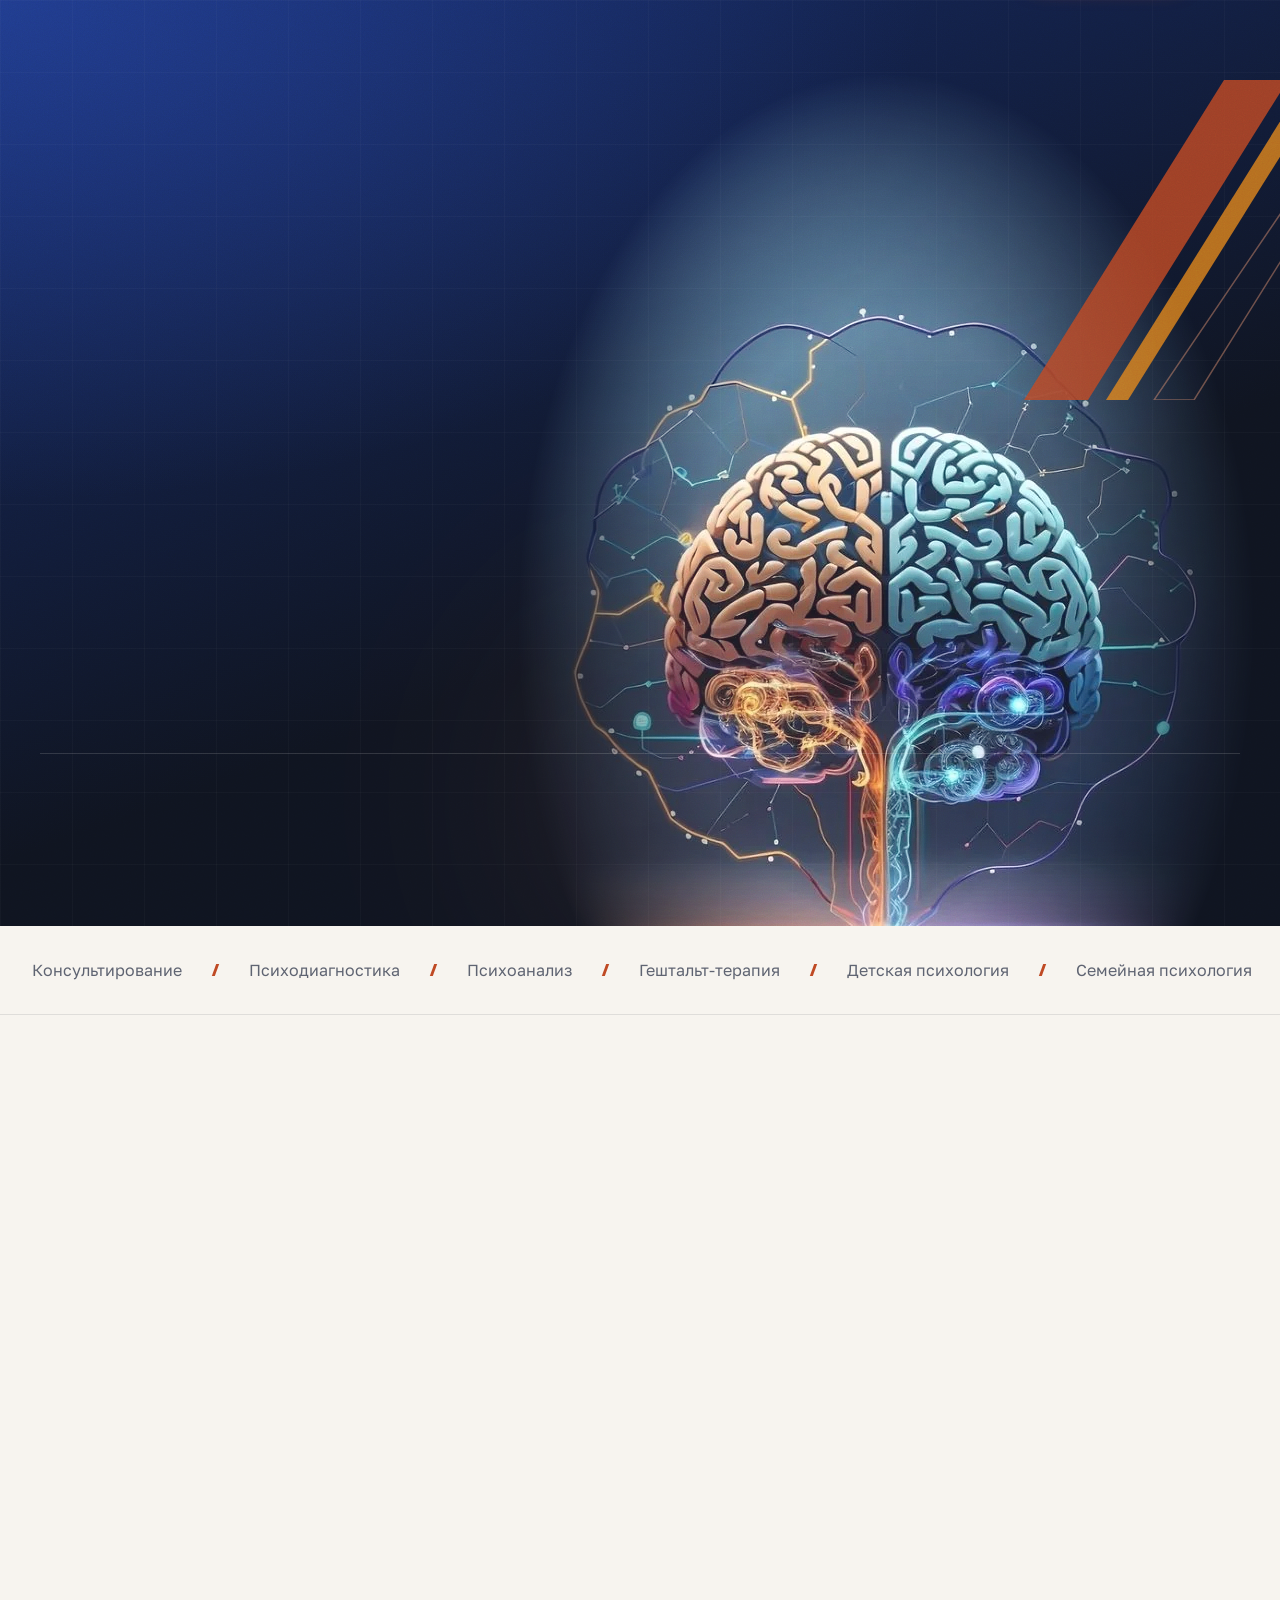
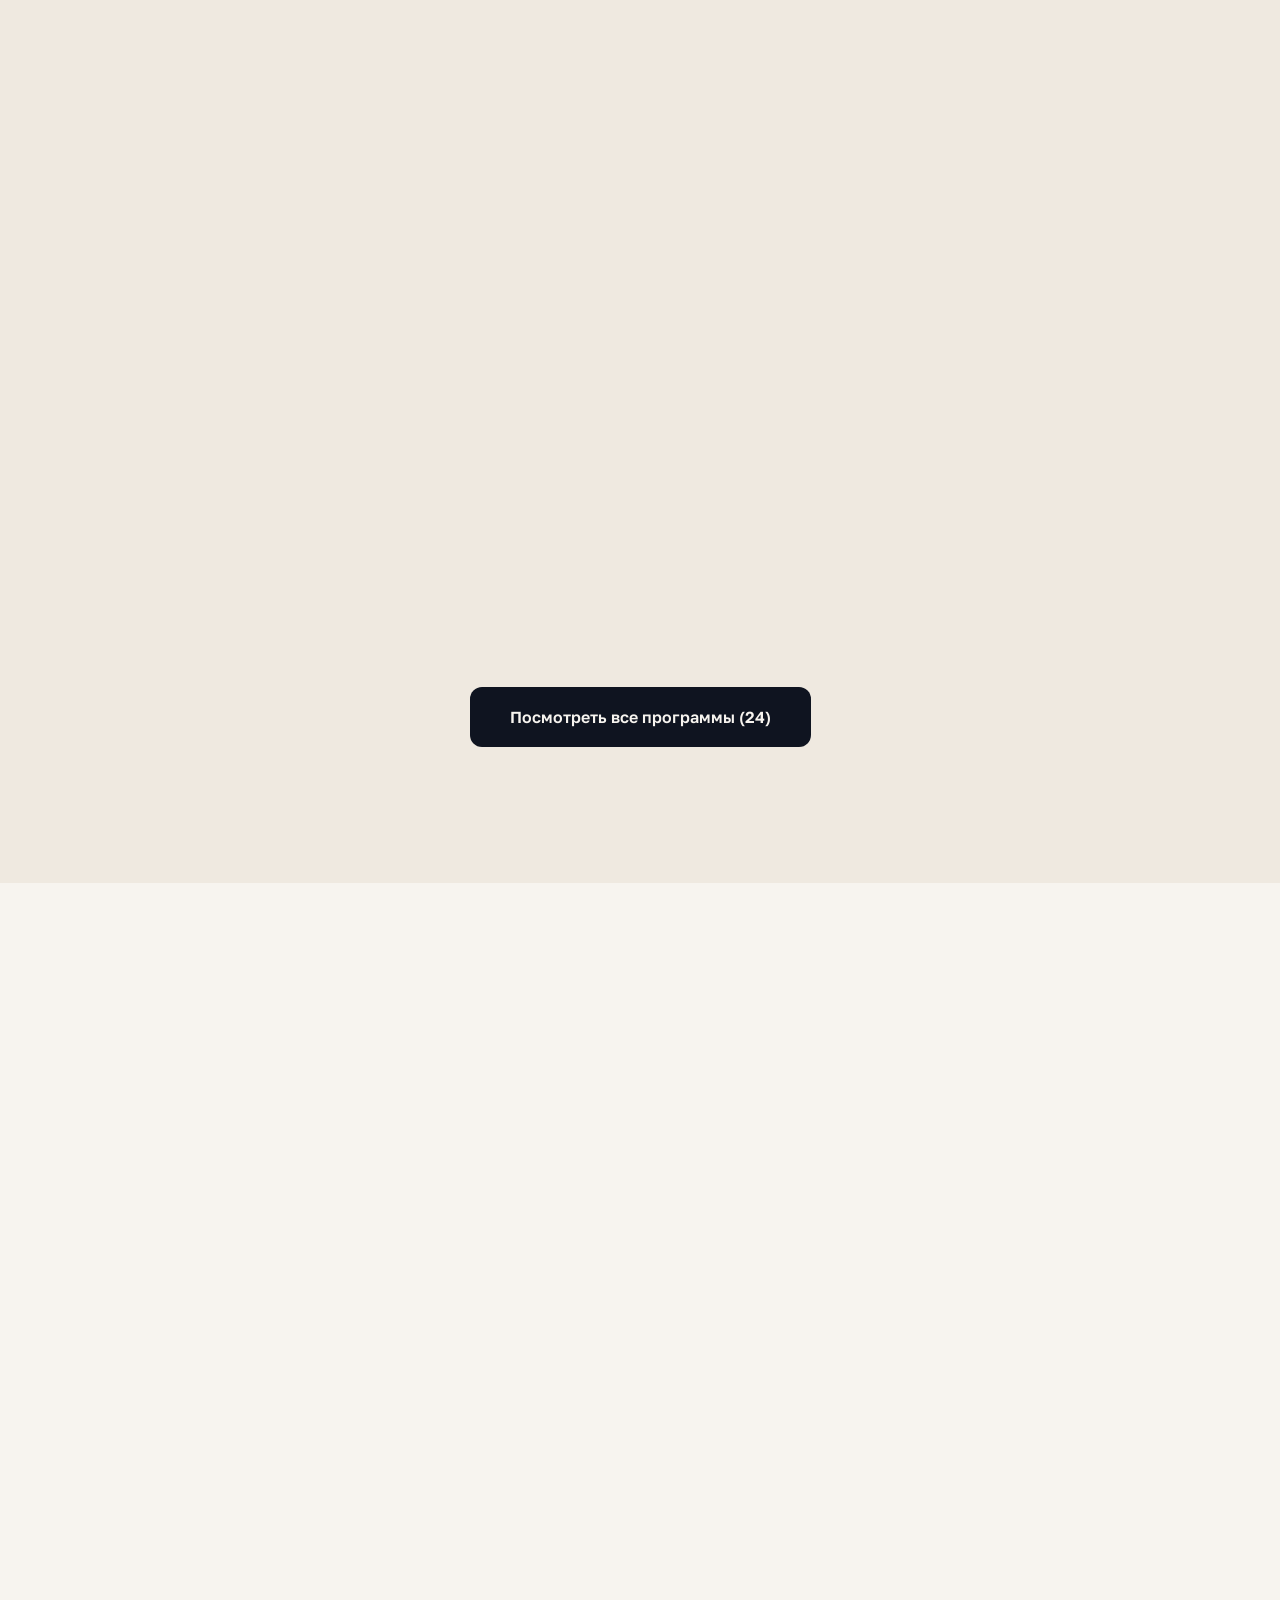
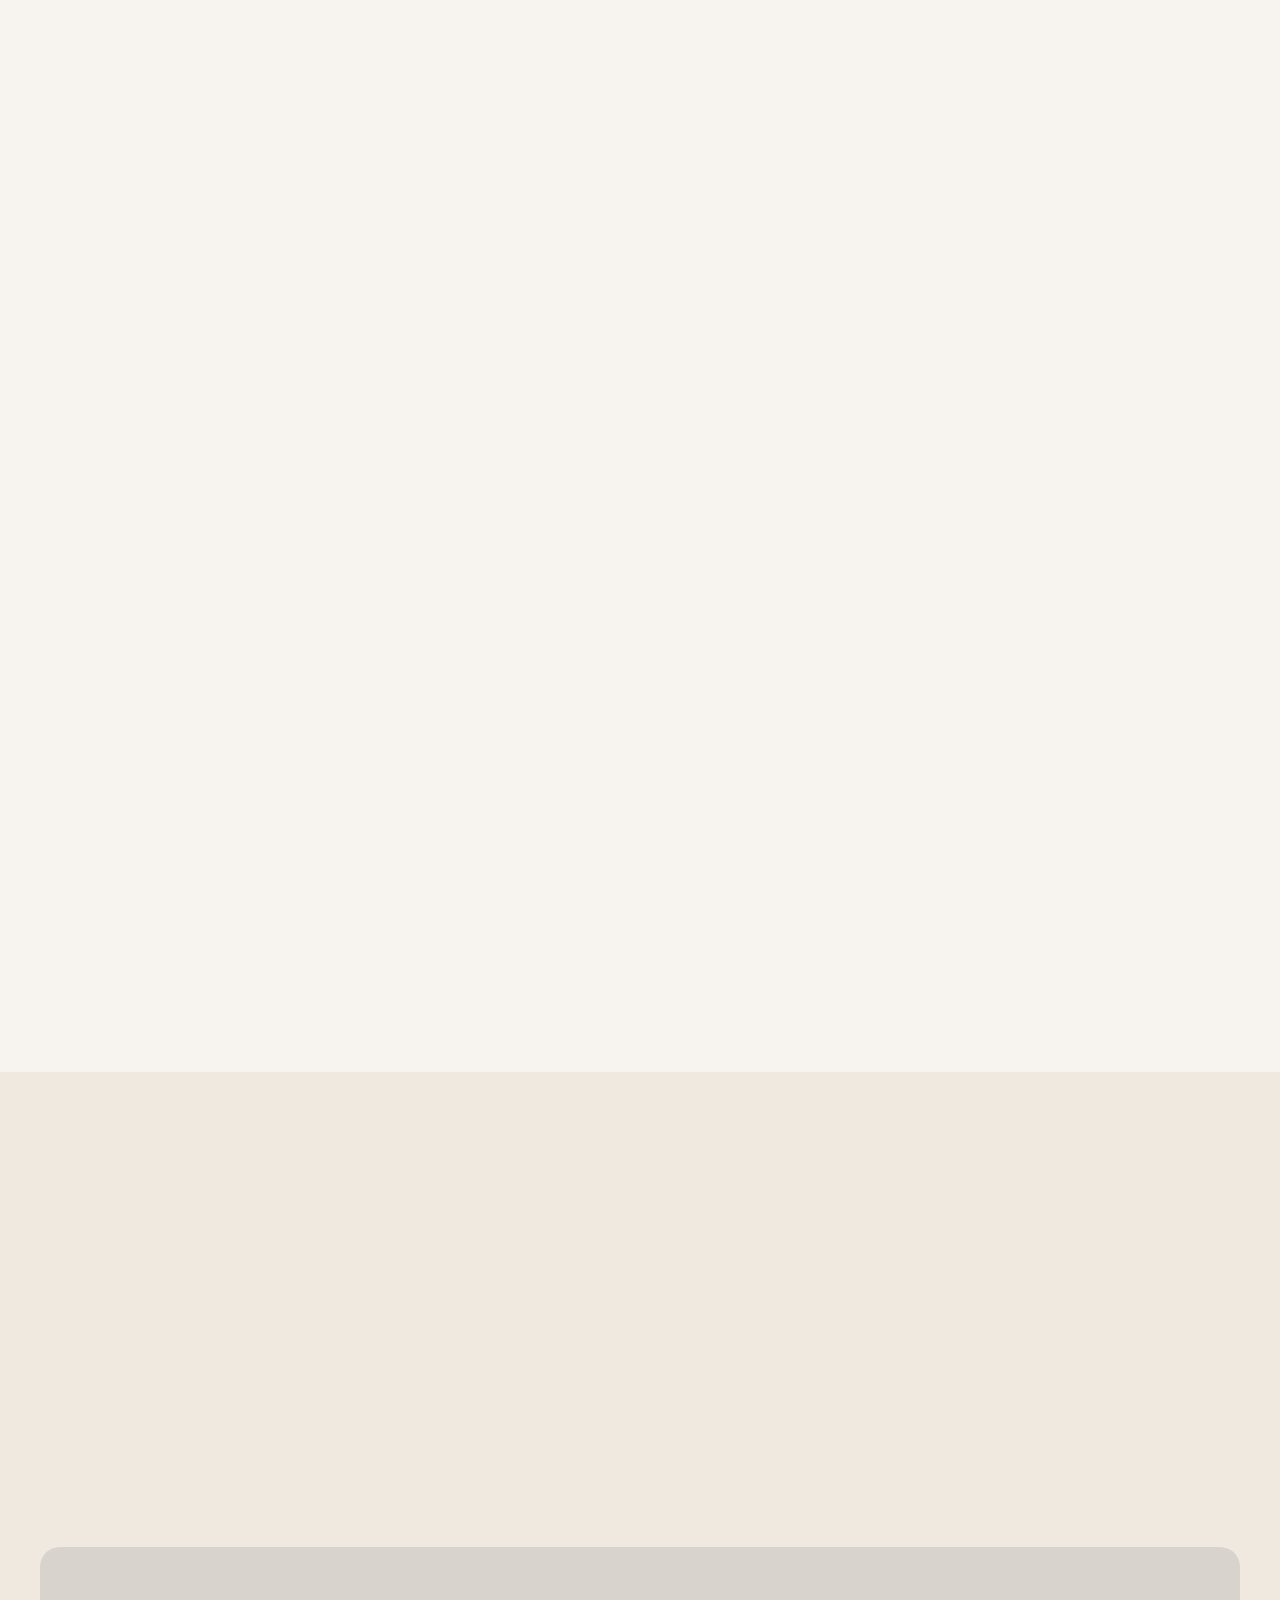
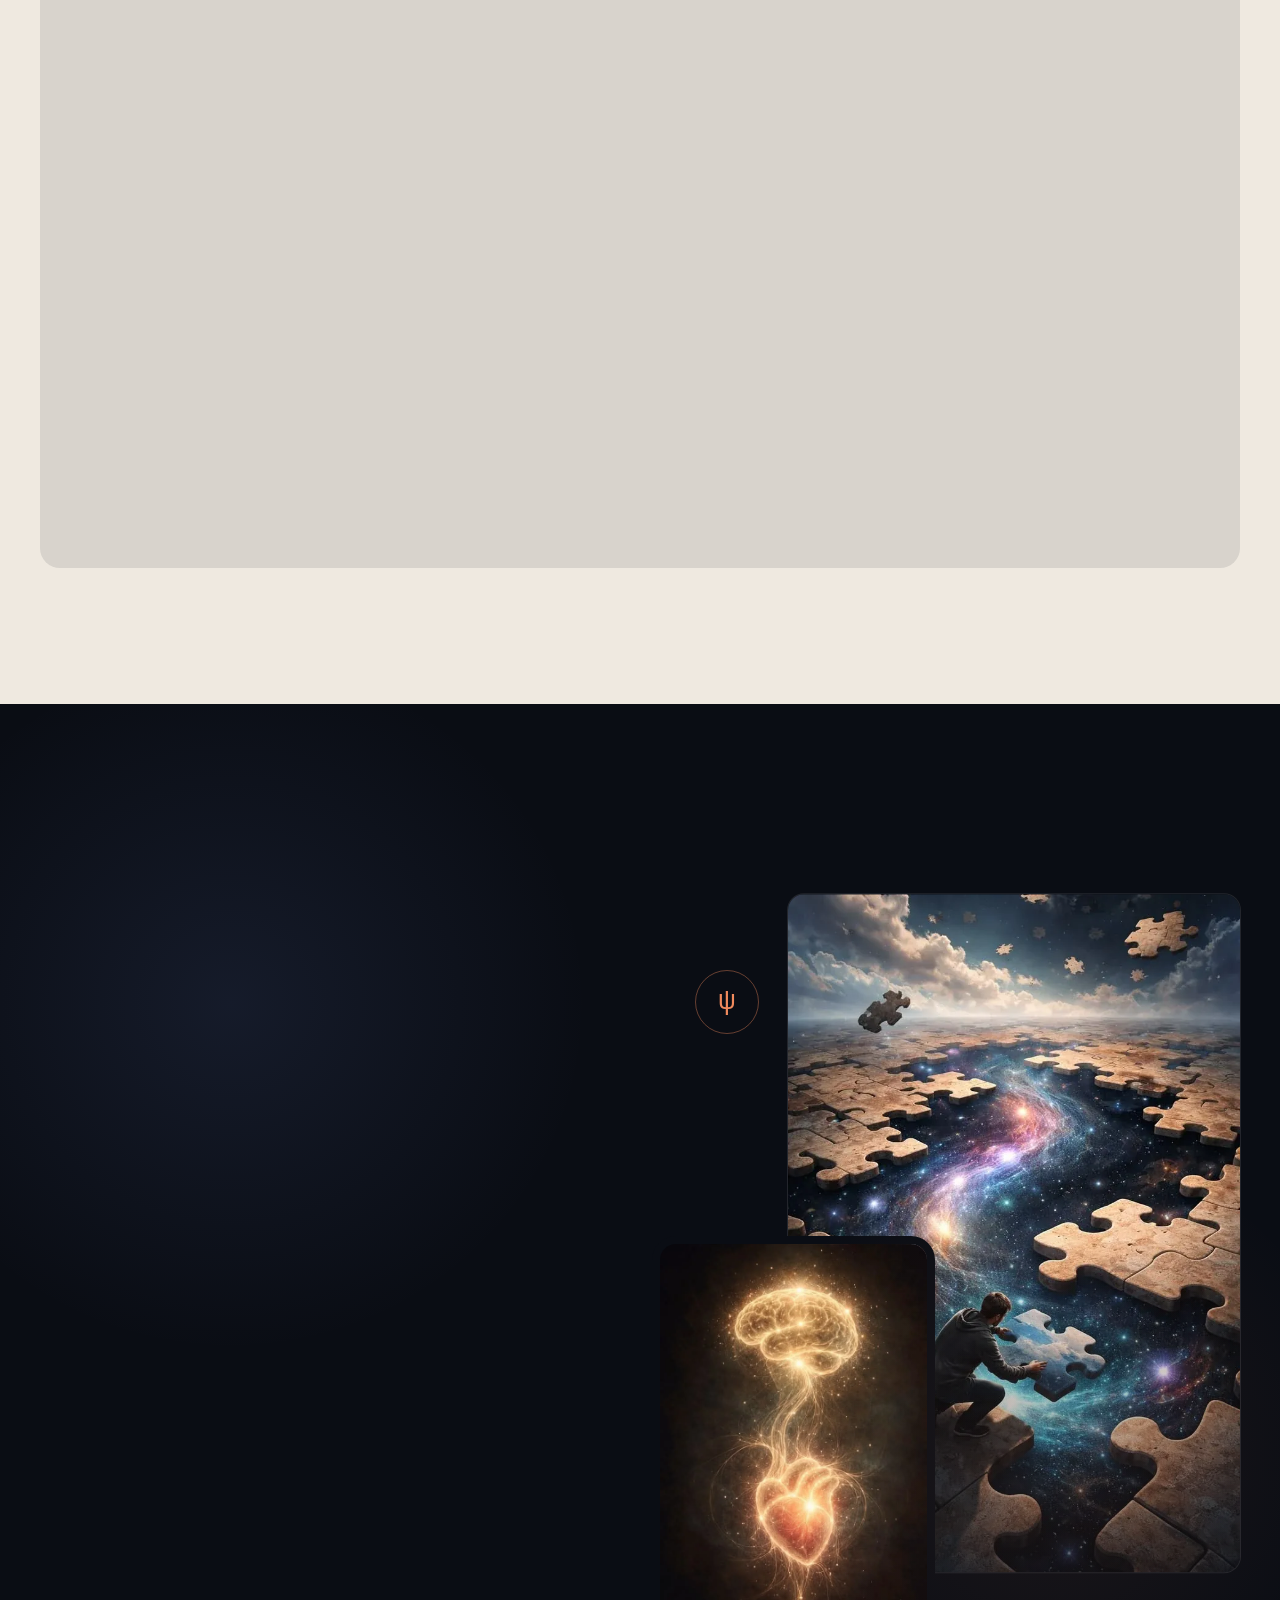
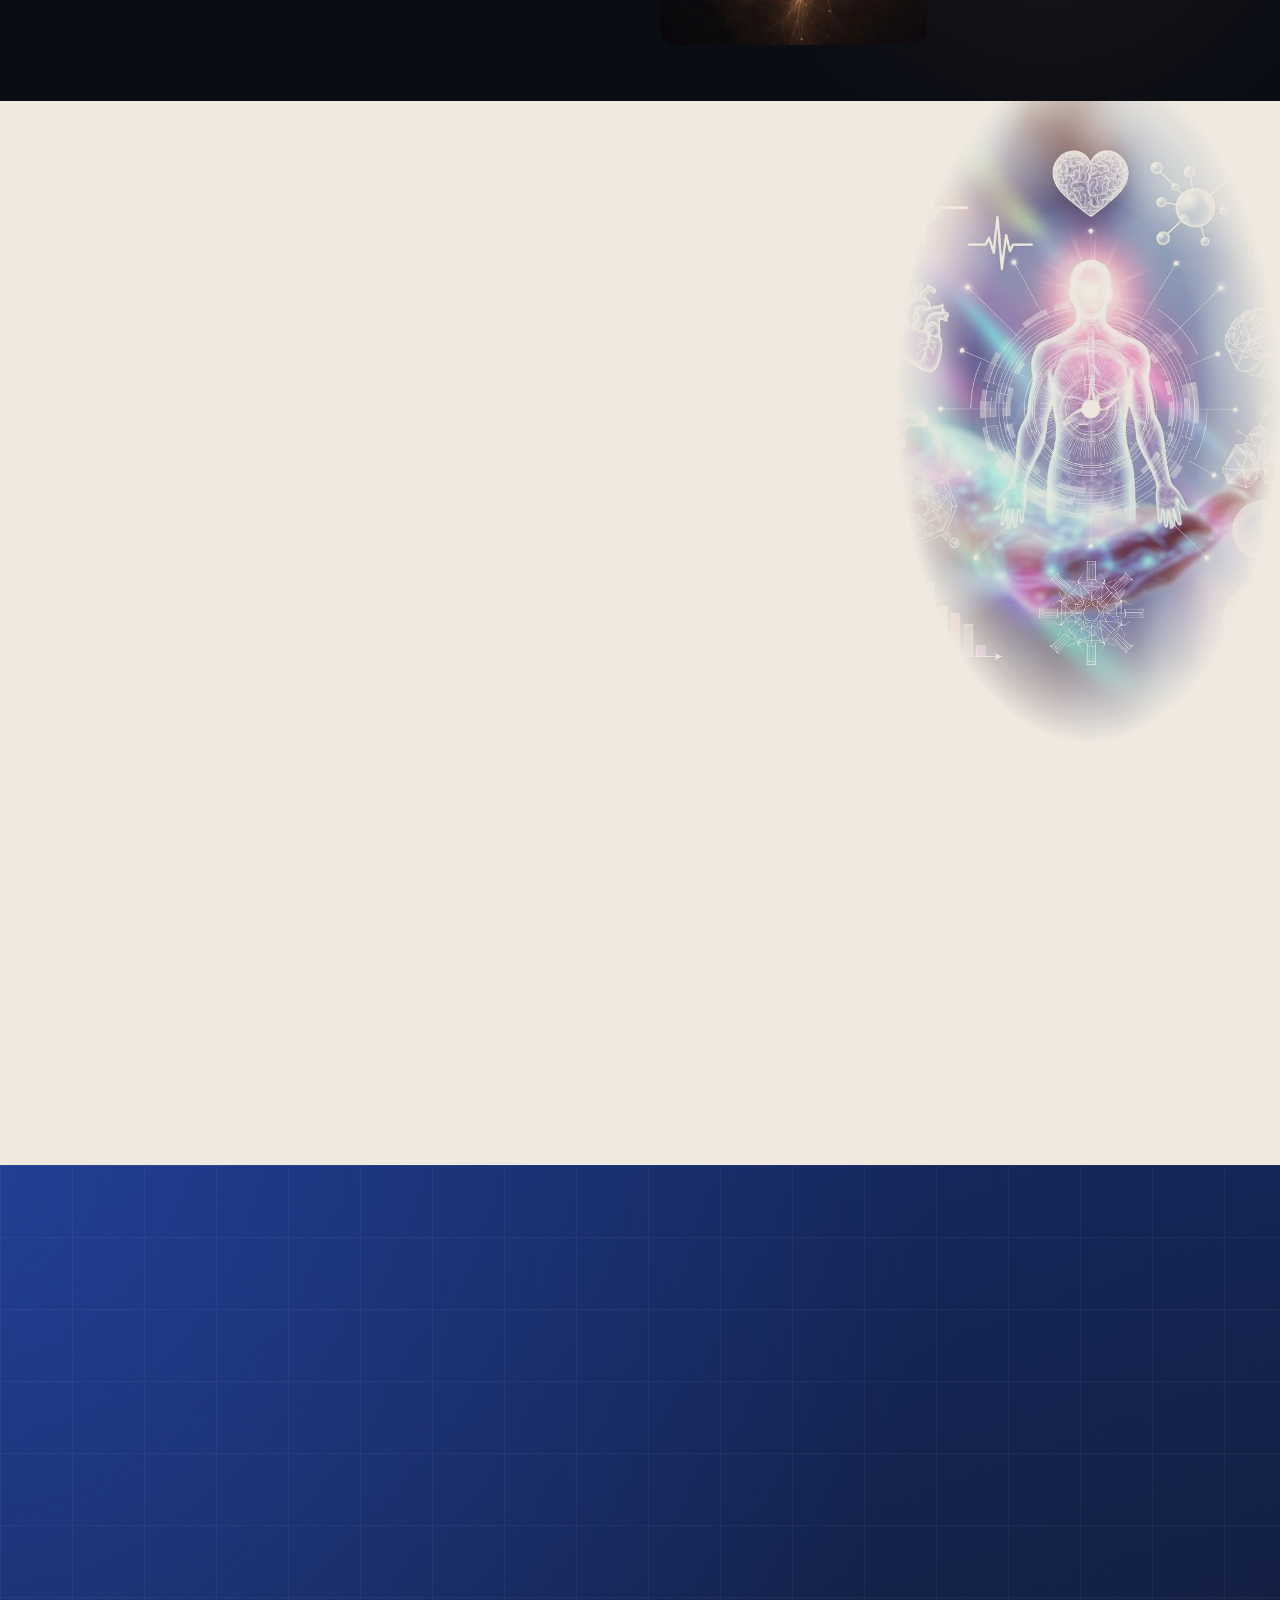
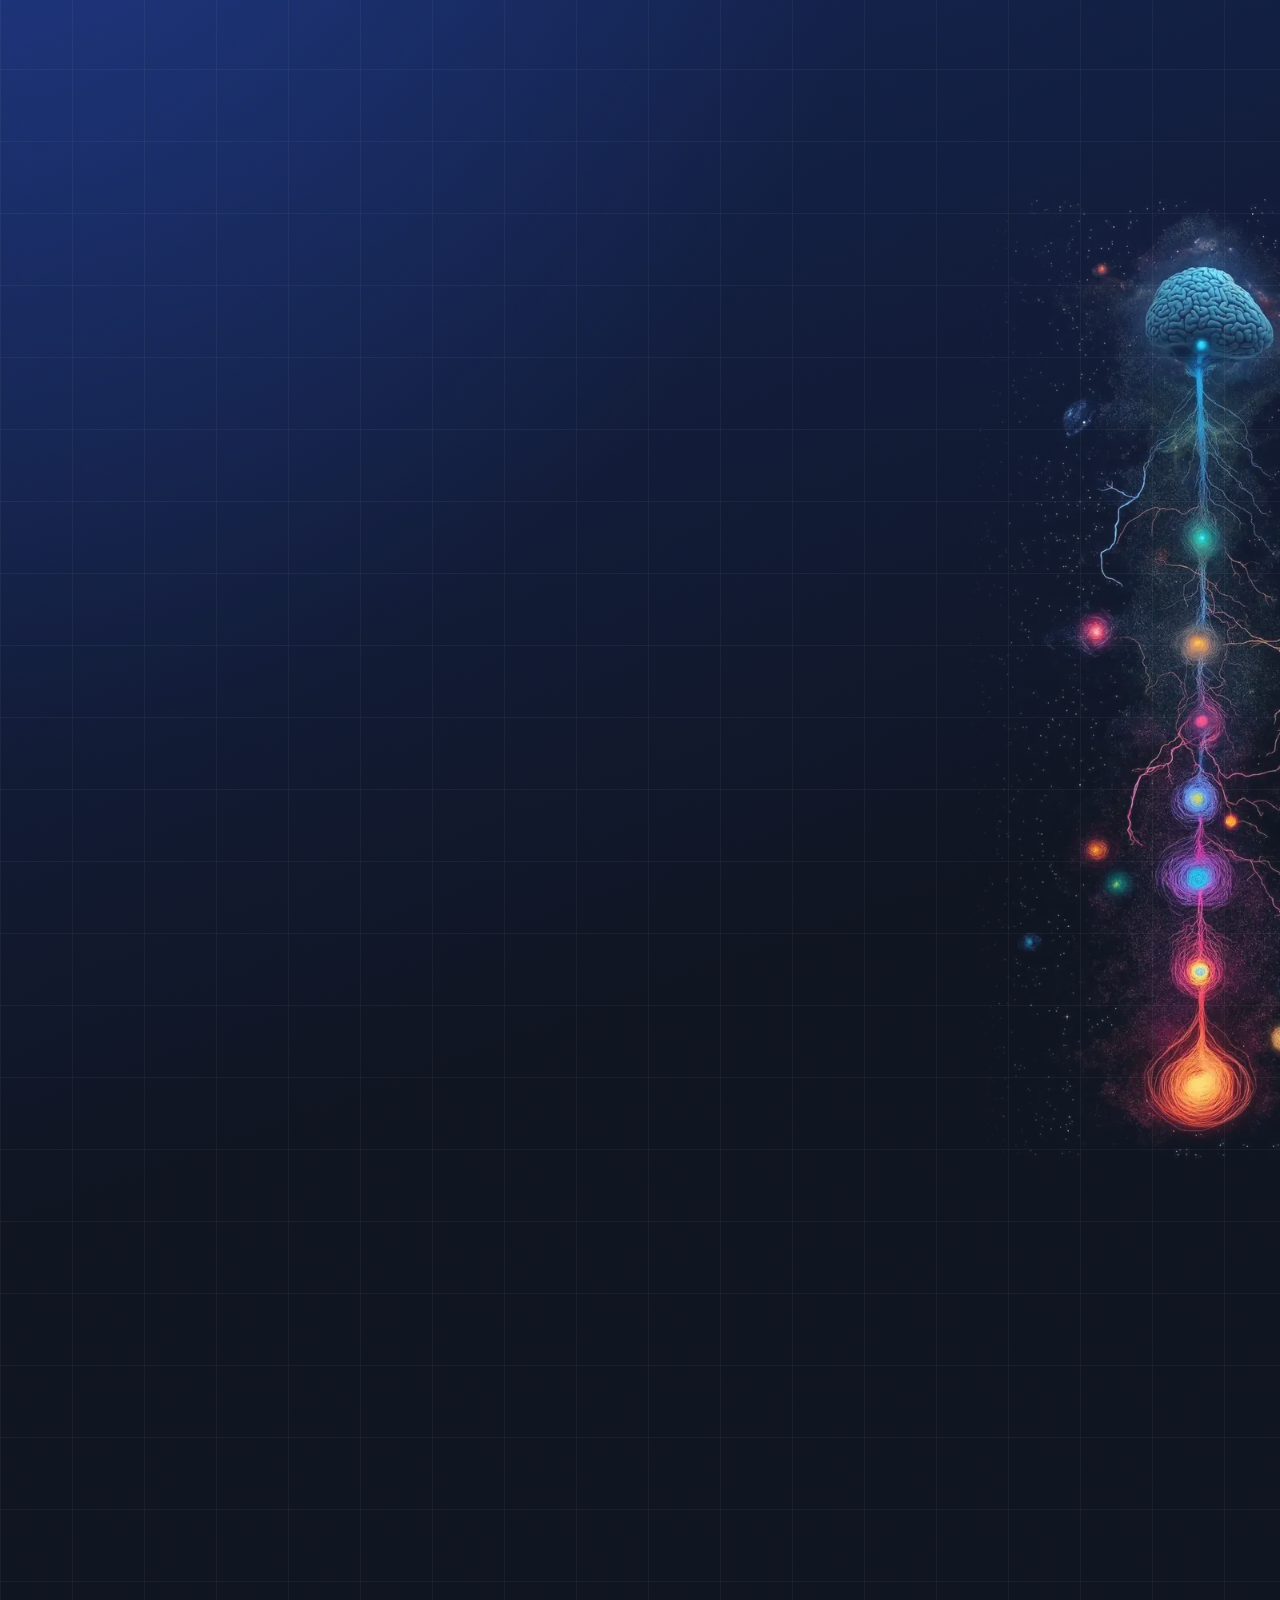
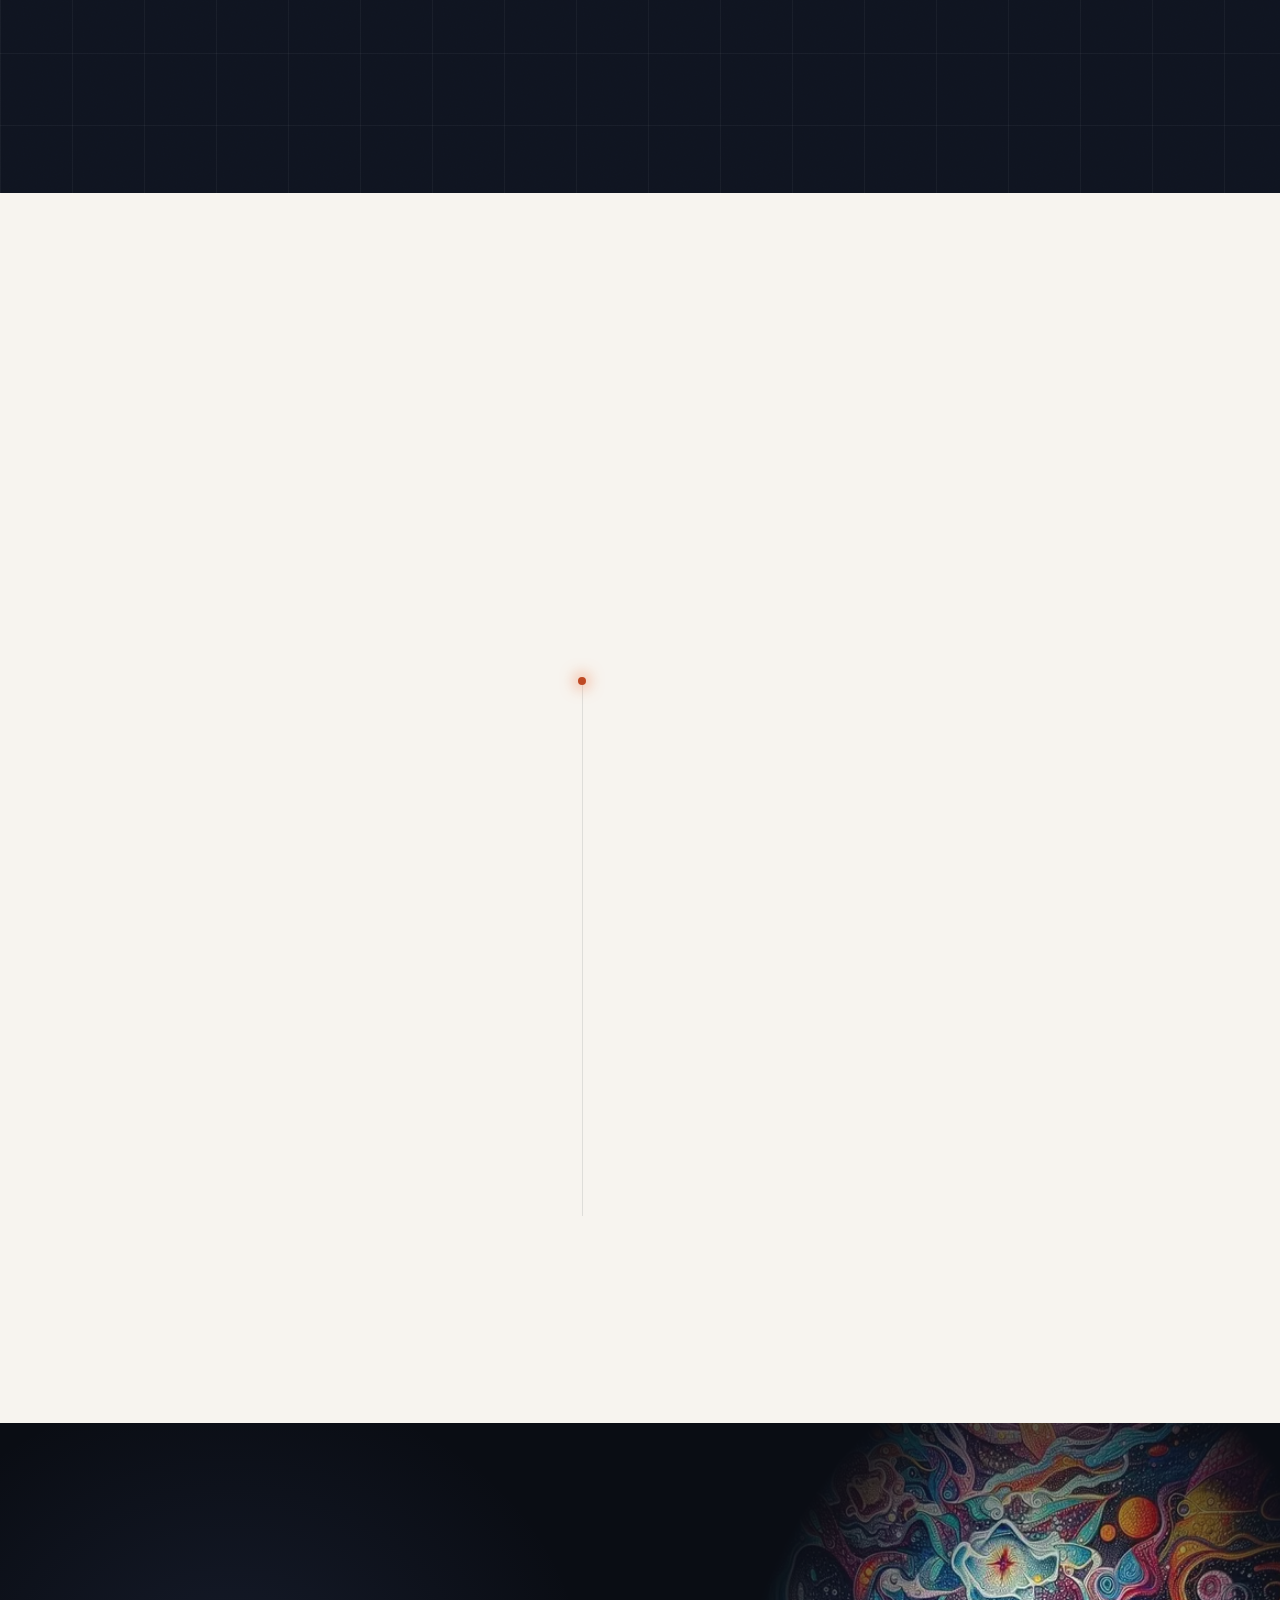
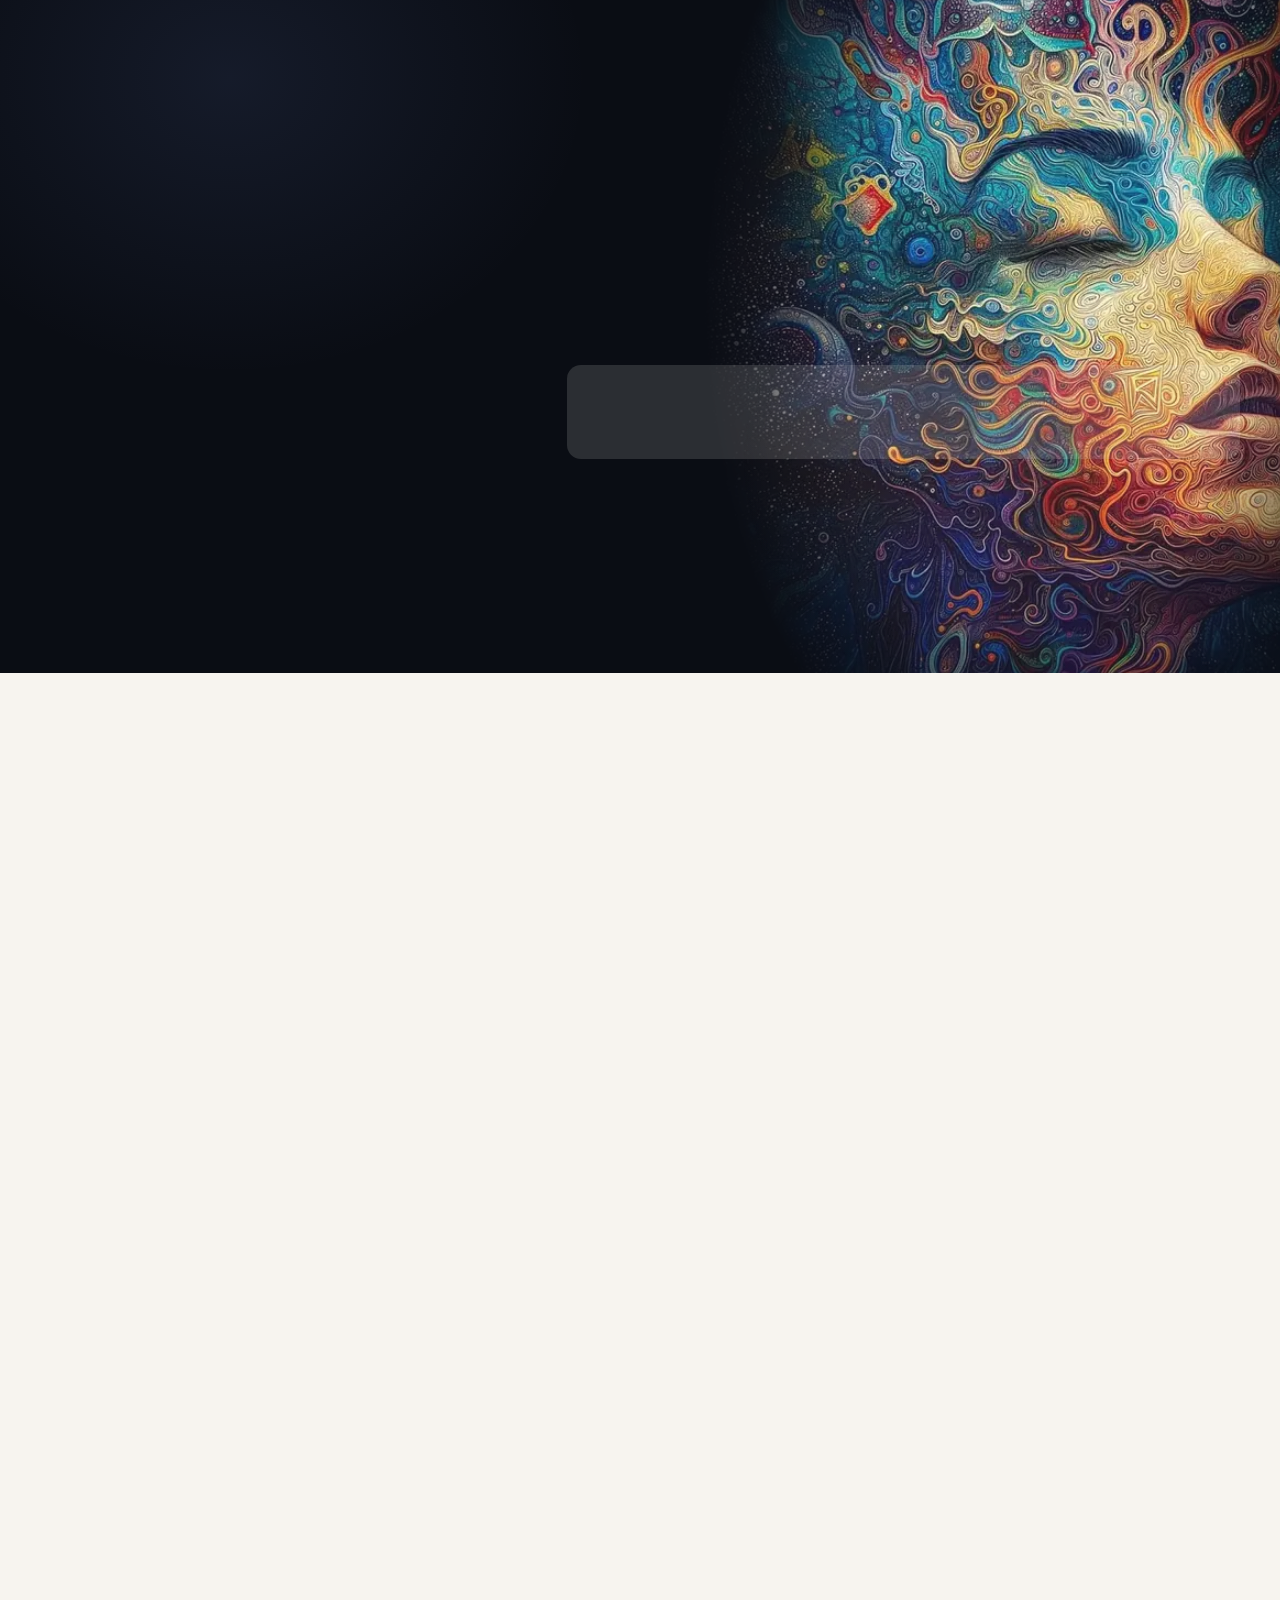
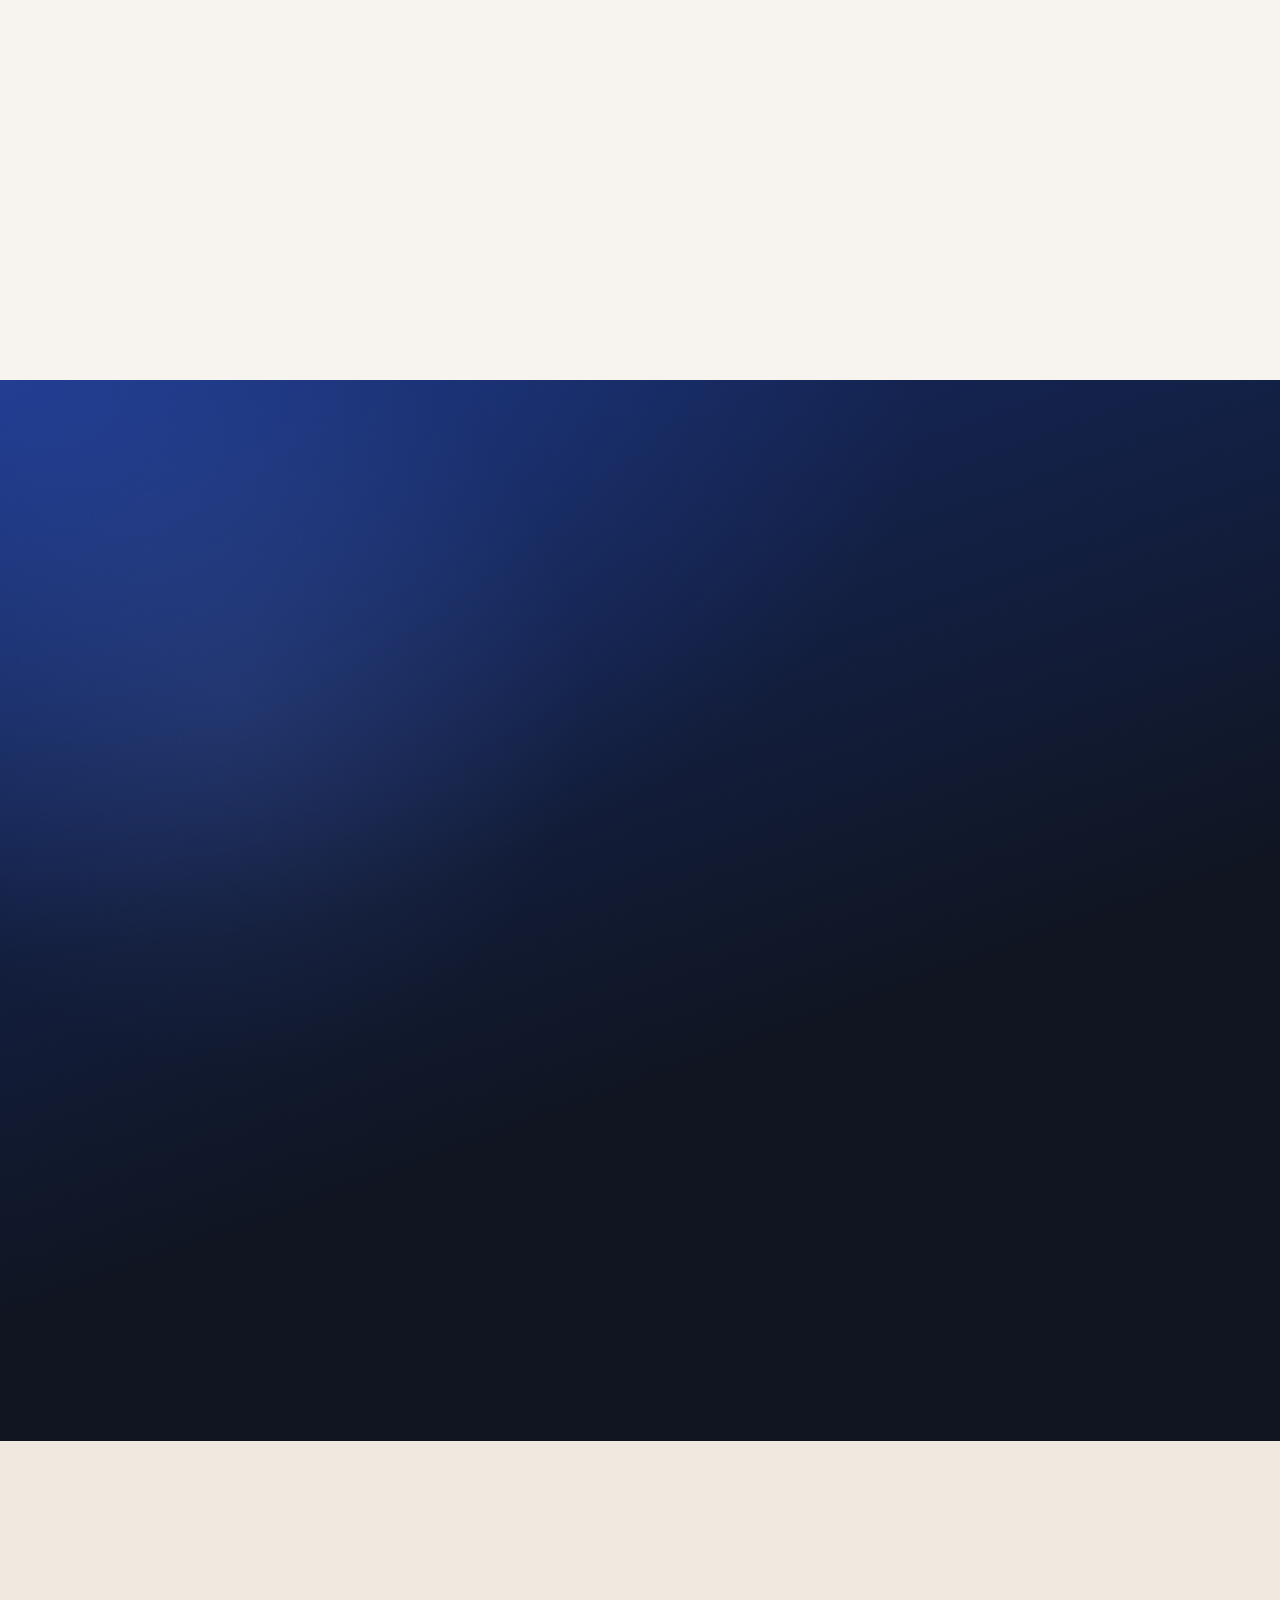
==== abitpsy.ru/index.html @ c17c36f2 "Add abitpsy.ru working mirror and project brief Pull live static site into the repo for ongoing edit" ====
<!DOCTYPE html><html lang="ru"><head><meta charSet="utf-8"/><link rel="preconnect" href="index.html" crossorigin=""/><meta name="viewport" content="width=device-width, initial-scale=1"/><link rel="preload" as="image" href="_next/static/media/logo-ar.1ouoc7z3ee97n.webp"/><link rel="preload" as="image" href="_next/static/media/hero-seminar-portrait.2n0-_7lzzm-gd.webp" fetchPriority="high"/><link rel="stylesheet" href="_next/static/chunks/1mx0cpjjw2t5j.css" data-precedence="next"/><link rel="preload" as="script" fetchPriority="low" href="_next/static/chunks/30rkezs3-j8uf.js"/><script src="_next/static/chunks/27jktro2p5rq9.js" async=""></script><script src="_next/static/chunks/31iarpvmym1z2.js" async=""></script><script src="_next/static/chunks/3n2n0kdz7qf-n.js" async=""></script><script src="_next/static/chunks/turbopack-3ojynd9wqpy-c.js" async=""></script><script src="_next/static/chunks/360qox18laca2.js" async=""></script><script src="_next/static/chunks/3wunvy5y4n5jx.js" async=""></script><script src="_next/static/chunks/05-c3ty_6dwfk.js" async=""></script><script src="_next/static/chunks/14mrh2-p_w84d.js" async=""></script><script src="_next/static/chunks/3xtouamhbi9b6.js" async=""></script><script src="_next/static/chunks/0xqtkywgy1ygf.js" async=""></script><meta name="theme-color" content="#0f1420"/><title>Институт психологии АБИТ в Москве — обучение на психолога с дипломом</title><meta name="description" content="Институт психологии АБИТ в Москве: профессиональная переподготовка и повышение квалификации психологов. Заочно с очными встречами, диплом установленного образца."/><meta name="author" content="АНО ДПО «АБИТ»"/><meta name="keywords" content="институт психологии,институт психологии Москва,институт психологии АБИТ,обучение на психолога,обучение психологии в Москве,профессиональная переподготовка психолог,курсы психолога с дипломом,психолог-консультант обучение,повышение квалификации психологов,заочное обучение психологии,ДПО психология,Зеленоград"/><meta name="robots" content="index, follow"/><meta name="googlebot" content="index, follow, max-video-preview:-1, max-image-preview:large, max-snippet:-1"/><link rel="canonical" href="index.html"/><meta property="og:title" content="Институт психологии АБИТ в Москве — обучение на психолога с дипломом"/><meta property="og:description" content="Институт психологии АБИТ в Москве: профессиональная переподготовка и повышение квалификации психологов. Заочно с очными встречами, диплом установленного образца."/><meta property="og:url" content="https://abitpsy.ru/"/><meta property="og:site_name" content="Институт психологии АБИТ"/><meta property="og:locale" content="ru_RU"/><meta property="og:image" content="https://abitpsy.ru/opengraph-image?700d8714ed6a86f3"/><meta property="og:image:type" content="image/png"/><meta property="og:image:width" content="1200"/><meta property="og:image:height" content="630"/><meta property="og:image:alt" content="Институт психологии АБИТ — АНО ДПО «АБИТ»"/><meta property="og:type" content="website"/><meta name="twitter:card" content="summary_large_image"/><meta name="twitter:title" content="Институт психологии АБИТ в Москве — обучение на психолога с дипломом"/><meta name="twitter:description" content="Институт психологии АБИТ в Москве: профессиональная переподготовка и повышение квалификации психологов. Заочно с очными встречами, диплом установленного образца."/><meta name="twitter:image" content="https://abitpsy.ru/twitter-image?4f4655fc634eec0c"/><meta name="twitter:image:alt" content="Институт психологии АБИТ — АНО ДПО «АБИТ»"/><meta name="twitter:image:type" content="image/png"/><meta name="twitter:image:width" content="1200"/><meta name="twitter:image:height" content="630"/><link rel="icon" href="favicon.ico%3Ffavicon.2ek0vo2g967vw.ico" sizes="256x256" type="image/x-icon"/><link rel="icon" href="icon.png%3Ficon.30zxnfl1invyp.png" sizes="512x512" type="image/png"/><link rel="apple-touch-icon" href="apple-icon.png%3Fapple-icon.1skf9jua35j_v.png" sizes="180x180" type="image/png"/><script src="_next/static/chunks/0cz1d0mv5g_q7.js" noModule=""></script><script type="application/ld+json">{"@context": "https://schema.org", "@type": ["EducationalOrganization", "LocalBusiness"], "@id": "https://abitpsy.ru/#local", "name": "Институт психологии АБИТ", "url": "https://abitpsy.ru/", "parentOrganization": {"@id": "https://abitpsy.ru/#organization"}, "telephone": "+7 495 981-56-01", "email": "abit.official@yandex.ru", "image": "https://abitpsy.ru/icon.png", "priceRange": "₽₽", "address": {"@type": "PostalAddress", "streetAddress": "Савелкинский проезд, д. 4", "addressLocality": "Зеленоград, Москва", "postalCode": "124482", "addressCountry": "RU"}, "sameAs": ["https://t.me/abitpsy"], "knowsAbout": ["психологическое консультирование", "психодиагностика", "детская психология", "семейная психология", "нейропсихология", "кризисная психология", "коучинг"]}</script><script type="application/ld+json">{"@context": "https://schema.org", "@type": "FAQPage", "mainEntity": [{"@type": "Question", "name": "Нужно ли психологическое образование, чтобы поступить?", "acceptedAnswer": {"@type": "Answer", "text": "Нет. Программы профессиональной переподготовки рассчитаны в том числе на тех, кто приходит из другой профессии. Достаточно диплома о высшем или среднем профессиональном образовании — по любому направлению. Если вы ещё студент, подойдёт справка из вуза или колледжа."}}, {"@type": "Question", "name": "Какой документ я получу?", "acceptedAnswer": {"@type": "Answer", "text": "По программам переподготовки — диплом о профессиональной переподготовке установленного образца с квалификацией по выбранному направлению. По программам повышения квалификации — удостоверение."}}, {"@type": "Question", "name": "Как проходит заочное обучение?", "acceptedAnswer": {"@type": "Answer", "text": "Теорию вы изучаете дистанционно, в удобное время: лекции, материалы и задания доступны онлайн. Дополнительно проходят очные встречи в Москве — для практики, отработки техник и общения с преподавателями. Учёбу легко совмещать с работой."}}, {"@type": "Question", "name": "Где проходят очные встречи?", "acceptedAnswer": {"@type": "Answer", "text": "В Москве, в Зеленограде: Савелкинский проезд, д. 4, бизнес-центр «Зеленоград», 3 этаж. Расписание встреч куратор сообщает при поступлении."}}, {"@type": "Question", "name": "Как выбрать направление?", "acceptedAnswer": {"@type": "Answer", "text": "Запишитесь на бесплатную консультацию — куратор расспросит о вашем опыте и целях и подскажет, какая программа подойдёт: от психологического консультирования до детской, семейной или кризисной психологии."}}, {"@type": "Question", "name": "Смогу ли я после обучения вести частную практику?", "acceptedAnswer": {"@type": "Answer", "text": "Да. Программы дают квалификацию и практические инструменты. В рамках обучения разбираем контракт с клиентом, этику, границы компетенции и профессиональное развитие через супервизию."}}, {"@type": "Question", "name": "Кто преподаёт?", "acceptedAnswer": {"@type": "Answer", "text": "Практикующие специалисты: психологи-консультанты, коучи, эксперты по бизнес-психологии и деловым коммуникациям. Содержание программ курирует академический директор института Андрей Назаров."}}]}</script><script type="application/ld+json">{"@context": "https://schema.org", "@type": "ItemList", "name": "Программы Института психологии АБИТ", "itemListElement": [{"@type": "ListItem", "position": 1, "item": {"@type": "Course", "name": "Психологическое консультирование и психодиагностика — профессиональная переподготовка", "description": "Профессиональная переподготовка в Институте психологии АБИТ: заочно с очными встречами в Москве. Документ: диплом о профессиональной переподготовке.", "provider": {"@id": "https://abitpsy.ru/#organization"}, "url": "https://abitpsy.ru/#catalog", "educationalCredentialAwarded": "Диплом о профессиональной переподготовке", "inLanguage": "ru", "hasCourseInstance": {"@type": "CourseInstance", "courseMode": "blended", "location": {"@type": "Place", "name": "Институт психологии АБИТ", "address": "Москва, Зеленоград, Савелкинский проезд, д. 4"}}}}, {"@type": "ListItem", "position": 2, "item": {"@type": "Course", "name": "Психоанализ и психоаналитическая психотерапия — профессиональная переподготовка", "description": "Профессиональная переподготовка в Институте психологии АБИТ: заочно с очными встречами в Москве. Документ: диплом о профессиональной переподготовке.", "provider": {"@id": "https://abitpsy.ru/#organization"}, "url": "https://abitpsy.ru/#catalog", "educationalCredentialAwarded": "Диплом о профессиональной переподготовке", "inLanguage": "ru", "hasCourseInstance": {"@type": "CourseInstance", "courseMode": "blended", "location": {"@type": "Place", "name": "Институт психологии АБИТ", "address": "Москва, Зеленоград, Савелкинский проезд, д. 4"}}}}, {"@type": "ListItem", "position": 3, "item": {"@type": "Course", "name": "Гештальт-терапия в психологическом консультировании — профессиональная переподготовка", "description": "Профессиональная переподготовка в Институте психологии АБИТ: заочно с очными встречами в Москве. Документ: диплом о профессиональной переподготовке.", "provider": {"@id": "https://abitpsy.ru/#organization"}, "url": "https://abitpsy.ru/#catalog", "educationalCredentialAwarded": "Диплом о профессиональной переподготовке", "inLanguage": "ru", "hasCourseInstance": {"@type": "CourseInstance", "courseMode": "blended", "location": {"@type": "Place", "name": "Институт психологии АБИТ", "address": "Москва, Зеленоград, Савелкинский проезд, д. 4"}}}}, {"@type": "ListItem", "position": 4, "item": {"@type": "Course", "name": "Организационная психология и коучинг — профессиональная переподготовка", "description": "Профессиональная переподготовка в Институте психологии АБИТ: заочно с очными встречами в Москве. Документ: диплом о профессиональной переподготовке.", "provider": {"@id": "https://abitpsy.ru/#organization"}, "url": "https://abitpsy.ru/#catalog", "educationalCredentialAwarded": "Диплом о профессиональной переподготовке", "inLanguage": "ru", "hasCourseInstance": {"@type": "CourseInstance", "courseMode": "blended", "location": {"@type": "Place", "name": "Институт психологии АБИТ", "address": "Москва, Зеленоград, Савелкинский проезд, д. 4"}}}}, {"@type": "ListItem", "position": 5, "item": {"@type": "Course", "name": "Детский психолог — профессиональная переподготовка", "description": "Профессиональная переподготовка в Институте психологии АБИТ: заочно с очными встречами в Москве. Документ: диплом о профессиональной переподготовке.", "provider": {"@id": "https://abitpsy.ru/#organization"}, "url": "https://abitpsy.ru/#catalog", "educationalCredentialAwarded": "Диплом о профессиональной переподготовке", "inLanguage": "ru", "hasCourseInstance": {"@type": "CourseInstance", "courseMode": "blended", "location": {"@type": "Place", "name": "Институт психологии АБИТ", "address": "Москва, Зеленоград, Савелкинский проезд, д. 4"}}}}, {"@type": "ListItem", "position": 6, "item": {"@type": "Course", "name": "Семейный психолог — профессиональная переподготовка", "description": "Профессиональная переподготовка в Институте психологии АБИТ: заочно с очными встречами в Москве. Документ: диплом о профессиональной переподготовке.", "provider": {"@id": "https://abitpsy.ru/#organization"}, "url": "https://abitpsy.ru/#catalog", "educationalCredentialAwarded": "Диплом о профессиональной переподготовке", "inLanguage": "ru", "hasCourseInstance": {"@type": "CourseInstance", "courseMode": "blended", "location": {"@type": "Place", "name": "Институт психологии АБИТ", "address": "Москва, Зеленоград, Савелкинский проезд, д. 4"}}}}, {"@type": "ListItem", "position": 7, "item": {"@type": "Course", "name": "Сексология в психологическом консультировании — профессиональная переподготовка", "description": "Профессиональная переподготовка в Институте психологии АБИТ: заочно с очными встречами в Москве. Документ: диплом о профессиональной переподготовке.", "provider": {"@id": "https://abitpsy.ru/#organization"}, "url": "https://abitpsy.ru/#catalog", "educationalCredentialAwarded": "Диплом о профессиональной переподготовке", "inLanguage": "ru", "hasCourseInstance": {"@type": "CourseInstance", "courseMode": "blended", "location": {"@type": "Place", "name": "Институт психологии АБИТ", "address": "Москва, Зеленоград, Савелкинский проезд, д. 4"}}}}, {"@type": "ListItem", "position": 8, "item": {"@type": "Course", "name": "Педагог-психолог — профессиональная переподготовка", "description": "Профессиональная переподготовка в Институте психологии АБИТ: заочно с очными встречами в Москве. Документ: диплом о профессиональной переподготовке.", "provider": {"@id": "https://abitpsy.ru/#organization"}, "url": "https://abitpsy.ru/#catalog", "educationalCredentialAwarded": "Диплом о профессиональной переподготовке", "inLanguage": "ru", "hasCourseInstance": {"@type": "CourseInstance", "courseMode": "blended", "location": {"@type": "Place", "name": "Институт психологии АБИТ", "address": "Москва, Зеленоград, Савелкинский проезд, д. 4"}}}}, {"@type": "ListItem", "position": 9, "item": {"@type": "Course", "name": "Кризисный психолог — профессиональная переподготовка", "description": "Профессиональная переподготовка в Институте психологии АБИТ: заочно с очными встречами в Москве. Документ: диплом о профессиональной переподготовке.", "provider": {"@id": "https://abitpsy.ru/#organization"}, "url": "https://abitpsy.ru/#catalog", "educationalCredentialAwarded": "Диплом о профессиональной переподготовке", "inLanguage": "ru", "hasCourseInstance": {"@type": "CourseInstance", "courseMode": "blended", "location": {"@type": "Place", "name": "Институт психологии АБИТ", "address": "Москва, Зеленоград, Савелкинский проезд, д. 4"}}}}, {"@type": "ListItem", "position": 10, "item": {"@type": "Course", "name": "Нейропсихолог — профессиональная переподготовка", "description": "Профессиональная переподготовка в Институте психологии АБИТ: заочно с очными встречами в Москве. Документ: диплом о профессиональной переподготовке.", "provider": {"@id": "https://abitpsy.ru/#organization"}, "url": "https://abitpsy.ru/#catalog", "educationalCredentialAwarded": "Диплом о профессиональной переподготовке", "inLanguage": "ru", "hasCourseInstance": {"@type": "CourseInstance", "courseMode": "blended", "location": {"@type": "Place", "name": "Институт психологии АБИТ", "address": "Москва, Зеленоград, Савелкинский проезд, д. 4"}}}}, {"@type": "ListItem", "position": 11, "item": {"@type": "Course", "name": "Детский нейропсихолог — профессиональная переподготовка", "description": "Профессиональная переподготовка в Институте психологии АБИТ: заочно с очными встречами в Москве. Документ: диплом о профессиональной переподготовке.", "provider": {"@id": "https://abitpsy.ru/#organization"}, "url": "https://abitpsy.ru/#catalog", "educationalCredentialAwarded": "Диплом о профессиональной переподготовке", "inLanguage": "ru", "hasCourseInstance": {"@type": "CourseInstance", "courseMode": "blended", "location": {"@type": "Place", "name": "Институт психологии АБИТ", "address": "Москва, Зеленоград, Савелкинский проезд, д. 4"}}}}, {"@type": "ListItem", "position": 12, "item": {"@type": "Course", "name": "Прикладной анализ поведения (АВА-терапия) — профессиональная переподготовка", "description": "Профессиональная переподготовка в Институте психологии АБИТ: заочно с очными встречами в Москве. Документ: диплом о профессиональной переподготовке.", "provider": {"@id": "https://abitpsy.ru/#organization"}, "url": "https://abitpsy.ru/#catalog", "educationalCredentialAwarded": "Диплом о профессиональной переподготовке", "inLanguage": "ru", "hasCourseInstance": {"@type": "CourseInstance", "courseMode": "blended", "location": {"@type": "Place", "name": "Институт психологии АБИТ", "address": "Москва, Зеленоград, Савелкинский проезд, д. 4"}}}}, {"@type": "ListItem", "position": 13, "item": {"@type": "Course", "name": "Психологическое консультирование и психодиагностика — повышение квалификации", "description": "Повышение квалификации в Институте психологии АБИТ: заочно с очными встречами в Москве. Документ: удостоверение о повышении квалификации.", "provider": {"@id": "https://abitpsy.ru/#organization"}, "url": "https://abitpsy.ru/#catalog", "educationalCredentialAwarded": "Удостоверение о повышении квалификации", "inLanguage": "ru", "hasCourseInstance": {"@type": "CourseInstance", "courseMode": "blended", "location": {"@type": "Place", "name": "Институт психологии АБИТ", "address": "Москва, Зеленоград, Савелкинский проезд, д. 4"}}}}, {"@type": "ListItem", "position": 14, "item": {"@type": "Course", "name": "Экстремальная психология — повышение квалификации", "description": "Повышение квалификации в Институте психологии АБИТ: заочно с очными встречами в Москве. Документ: удостоверение о повышении квалификации.", "provider": {"@id": "https://abitpsy.ru/#organization"}, "url": "https://abitpsy.ru/#catalog", "educationalCredentialAwarded": "Удостоверение о повышении квалификации", "inLanguage": "ru", "hasCourseInstance": {"@type": "CourseInstance", "courseMode": "blended", "location": {"@type": "Place", "name": "Институт психологии АБИТ", "address": "Москва, Зеленоград, Савелкинский проезд, д. 4"}}}}, {"@type": "ListItem", "position": 15, "item": {"@type": "Course", "name": "Семейная диагностика и консультирование — повышение квалификации", "description": "Повышение квалификации в Институте психологии АБИТ: заочно с очными встречами в Москве. Документ: удостоверение о повышении квалификации.", "provider": {"@id": "https://abitpsy.ru/#organization"}, "url": "https://abitpsy.ru/#catalog", "educationalCredentialAwarded": "Удостоверение о повышении квалификации", "inLanguage": "ru", "hasCourseInstance": {"@type": "CourseInstance", "courseMode": "blended", "location": {"@type": "Place", "name": "Институт психологии АБИТ", "address": "Москва, Зеленоград, Савелкинский проезд, д. 4"}}}}, {"@type": "ListItem", "position": 16, "item": {"@type": "Course", "name": "Психология управления в бизнесе — повышение квалификации", "description": "Повышение квалификации в Институте психологии АБИТ: заочно с очными встречами в Москве. Документ: удостоверение о повышении квалификации.", "provider": {"@id": "https://abitpsy.ru/#organization"}, "url": "https://abitpsy.ru/#catalog", "educationalCredentialAwarded": "Удостоверение о повышении квалификации", "inLanguage": "ru", "hasCourseInstance": {"@type": "CourseInstance", "courseMode": "blended", "location": {"@type": "Place", "name": "Институт психологии АБИТ", "address": "Москва, Зеленоград, Савелкинский проезд, д. 4"}}}}, {"@type": "ListItem", "position": 17, "item": {"@type": "Course", "name": "Гендерная психология и сексология — повышение квалификации", "description": "Повышение квалификации в Институте психологии АБИТ: заочно с очными встречами в Москве. Документ: удостоверение о повышении квалификации.", "provider": {"@id": "https://abitpsy.ru/#organization"}, "url": "https://abitpsy.ru/#catalog", "educationalCredentialAwarded": "Удостоверение о повышении квалификации", "inLanguage": "ru", "hasCourseInstance": {"@type": "CourseInstance", "courseMode": "blended", "location": {"@type": "Place", "name": "Институт психологии АБИТ", "address": "Москва, Зеленоград, Савелкинский проезд, д. 4"}}}}, {"@type": "ListItem", "position": 18, "item": {"@type": "Course", "name": "Детская психология — повышение квалификации", "description": "Повышение квалификации в Институте психологии АБИТ: заочно с очными встречами в Москве. Документ: удостоверение о повышении квалификации.", "provider": {"@id": "https://abitpsy.ru/#organization"}, "url": "https://abitpsy.ru/#catalog", "educationalCredentialAwarded": "Удостоверение о повышении квалификации", "inLanguage": "ru", "hasCourseInstance": {"@type": "CourseInstance", "courseMode": "blended", "location": {"@type": "Place", "name": "Институт психологии АБИТ", "address": "Москва, Зеленоград, Савелкинский проезд, д. 4"}}}}, {"@type": "ListItem", "position": 19, "item": {"@type": "Course", "name": "Психология личностного роста, коуч, тренинг — повышение квалификации", "description": "Повышение квалификации в Институте психологии АБИТ: заочно с очными встречами в Москве. Документ: удостоверение о повышении квалификации.", "provider": {"@id": "https://abitpsy.ru/#organization"}, "url": "https://abitpsy.ru/#catalog", "educationalCredentialAwarded": "Удостоверение о повышении квалификации", "inLanguage": "ru", "hasCourseInstance": {"@type": "CourseInstance", "courseMode": "blended", "location": {"@type": "Place", "name": "Институт психологии АБИТ", "address": "Москва, Зеленоград, Савелкинский проезд, д. 4"}}}}, {"@type": "ListItem", "position": 20, "item": {"@type": "Course", "name": "Личный бренд", "description": "Курс в Институте психологии АБИТ: заочно с очными встречами в Москве. Документ: сертификат.", "provider": {"@id": "https://abitpsy.ru/#organization"}, "url": "https://abitpsy.ru/#catalog", "educationalCredentialAwarded": "Сертификат", "inLanguage": "ru", "hasCourseInstance": {"@type": "CourseInstance", "courseMode": "blended", "location": {"@type": "Place", "name": "Институт психологии АБИТ", "address": "Москва, Зеленоград, Савелкинский проезд, д. 4"}}}}, {"@type": "ListItem", "position": 21, "item": {"@type": "Course", "name": "Искусственный интеллект для психолога", "description": "Курс в Институте психологии АБИТ: заочно с очными встречами в Москве. Документ: сертификат.", "provider": {"@id": "https://abitpsy.ru/#organization"}, "url": "https://abitpsy.ru/#catalog", "educationalCredentialAwarded": "Сертификат", "inLanguage": "ru", "hasCourseInstance": {"@type": "CourseInstance", "courseMode": "blended", "location": {"@type": "Place", "name": "Институт психологии АБИТ", "address": "Москва, Зеленоград, Савелкинский проезд, д. 4"}}}}]}</script><script type="application/ld+json">{"@context": "https://schema.org", "@type": "EducationEvent", "name": "Встреча выпускников: психолог в 2026 году — куда растёт профессия", "startDate": "2026-11-14T15:00:00+03:00", "eventStatus": "https://schema.org/EventScheduled", "eventAttendanceMode": "https://schema.org/OfflineEventAttendanceMode", "isAccessibleForFree": true, "location": {"@type": "Place", "name": "БЦ «Зеленоград», 3 этаж", "address": {"@type": "PostalAddress", "streetAddress": "Савелкинский проезд, д. 4", "addressLocality": "Зеленоград, Москва", "postalCode": "124482", "addressCountry": "RU"}}, "performer": {"@type": "Person", "name": "Лариса Викторовна Калачева"}, "organizer": {"@id": "https://abitpsy.ru/#organization"}, "url": "https://abitpsy.ru/#meetings", "offers": {"@type": "Offer", "price": 0, "priceCurrency": "RUB", "availability": "https://schema.org/InStock", "url": "https://abitpsy.ru/#meetings"}, "description": "Бесплатная встреча для психологов в Институте психологии АБИТ. Спикер: Лариса Викторовна Калачева."}</script><script type="application/ld+json">{"@context": "https://schema.org", "@type": "EducationEvent", "name": "Психолог в соцсетях: как вести блог, собирать аудиторию и не нарушать этику", "startDate": "2026-11-26T19:00:00+03:00", "eventStatus": "https://schema.org/EventScheduled", "eventAttendanceMode": "https://schema.org/OfflineEventAttendanceMode", "isAccessibleForFree": true, "location": {"@type": "Place", "name": "БЦ «Зеленоград», 3 этаж", "address": {"@type": "PostalAddress", "streetAddress": "Савелкинский проезд, д. 4", "addressLocality": "Зеленоград, Москва", "postalCode": "124482", "addressCountry": "RU"}}, "performer": {"@type": "Person", "name": "Андрей Назаров"}, "organizer": {"@id": "https://abitpsy.ru/#organization"}, "url": "https://abitpsy.ru/#meetings", "offers": {"@type": "Offer", "price": 0, "priceCurrency": "RUB", "availability": "https://schema.org/InStock", "url": "https://abitpsy.ru/#meetings"}, "description": "Бесплатная встреча для психологов в Институте психологии АБИТ. Спикер: Андрей Назаров."}</script><script type="application/ld+json">{"@context": "https://schema.org", "@type": "EducationEvent", "name": "ИИ в практике психолога: помощник, а не замена", "startDate": "2026-12-10T19:00:00+03:00", "eventStatus": "https://schema.org/EventScheduled", "eventAttendanceMode": "https://schema.org/OfflineEventAttendanceMode", "isAccessibleForFree": true, "location": {"@type": "Place", "name": "БЦ «Зеленоград», 3 этаж", "address": {"@type": "PostalAddress", "streetAddress": "Савелкинский проезд, д. 4", "addressLocality": "Зеленоград, Москва", "postalCode": "124482", "addressCountry": "RU"}}, "performer": {"@type": "Person", "name": "Павел Сафронов"}, "organizer": {"@id": "https://abitpsy.ru/#organization"}, "url": "https://abitpsy.ru/#meetings", "offers": {"@type": "Offer", "price": 0, "priceCurrency": "RUB", "availability": "https://schema.org/InStock", "url": "https://abitpsy.ru/#meetings"}, "description": "Бесплатная встреча для психологов в Институте психологии АБИТ. Спикер: Павел Сафронов."}</script><script type="application/ld+json">{"@context": "https://schema.org", "@type": "EducationEvent", "name": "Голос и язык тела психолога: как говорить, чтобы вам доверяли", "startDate": "2027-01-21T19:00:00+03:00", "eventStatus": "https://schema.org/EventScheduled", "eventAttendanceMode": "https://schema.org/OfflineEventAttendanceMode", "isAccessibleForFree": true, "location": {"@type": "Place", "name": "БЦ «Зеленоград», 3 этаж", "address": {"@type": "PostalAddress", "streetAddress": "Савелкинский проезд, д. 4", "addressLocality": "Зеленоград, Москва", "postalCode": "124482", "addressCountry": "RU"}}, "performer": {"@type": "Person", "name": "Виталий Сурма"}, "organizer": {"@id": "https://abitpsy.ru/#organization"}, "url": "https://abitpsy.ru/#meetings", "offers": {"@type": "Offer", "price": 0, "priceCurrency": "RUB", "availability": "https://schema.org/InStock", "url": "https://abitpsy.ru/#meetings"}, "description": "Бесплатная встреча для психологов в Институте психологии АБИТ. Спикер: Виталий Сурма."}</script><script type="application/ld+json">{"@context": "https://schema.org", "@type": "EducationEvent", "name": "Тревога в эпоху неопределённости: как помогать, когда тревожно всем", "startDate": "2027-02-04T19:00:00+03:00", "eventStatus": "https://schema.org/EventScheduled", "eventAttendanceMode": "https://schema.org/OfflineEventAttendanceMode", "isAccessibleForFree": true, "location": {"@type": "Place", "name": "БЦ «Зеленоград», 3 этаж", "address": {"@type": "PostalAddress", "streetAddress": "Савелкинский проезд, д. 4", "addressLocality": "Зеленоград, Москва", "postalCode": "124482", "addressCountry": "RU"}}, "performer": {"@type": "Person", "name": "Людмила Валяева"}, "organizer": {"@id": "https://abitpsy.ru/#organization"}, "url": "https://abitpsy.ru/#meetings", "offers": {"@type": "Offer", "price": 0, "priceCurrency": "RUB", "availability": "https://schema.org/InStock", "url": "https://abitpsy.ru/#meetings"}, "description": "Бесплатная встреча для психологов в Институте психологии АБИТ. Спикер: Людмила Валяева."}</script><meta name="geo.region" content="RU-MOW"/><meta name="geo.placename" content="Москва, Зеленоград"/><link rel="alternate" type="text/plain" title="llms.txt" href="llms.txt"/></head><body class="antialiased"><div hidden=""><!--$--><!--/$--></div><script type="application/ld+json">{"@context":"https://schema.org","@type":"EducationalOrganization","@id":"https://abitpsy.ru/#organization","name":"Институт психологии АБИТ","legalName":"Автономная некоммерческая организация дополнительного профессионального образования «Академия бизнеса и инновационных технологий»","alternateName":["АБИТ","АНО ДПО «АБИТ»"],"url":"https://abitpsy.ru","logo":{"@type":"ImageObject","url":"https://abitpsy.ru/icon.png","width":512,"height":512},"image":"https://abitpsy.ru/icon.png","description":"Институт психологии АБИТ в Москве: профессиональная переподготовка и повышение квалификации психологов. Заочно с очными встречами, диплом установленного образца.","telephone":"+7 495 981-56-01","email":"abit.official@yandex.ru","address":{"@type":"PostalAddress","streetAddress":"Савелкинский проезд, д. 4","addressLocality":"Зеленоград, Москва","postalCode":"124482","addressCountry":"RU"},"taxID":"7735165160","areaServed":"RU","sameAs":["https://t.me/abitpsy"]}</script><script type="application/ld+json">{"@context":"https://schema.org","@type":"WebSite","@id":"https://abitpsy.ru/#website","url":"https://abitpsy.ru","name":"Институт психологии АБИТ","inLanguage":"ru-RU","publisher":{"@id":"https://abitpsy.ru/#organization"}}</script><script type="application/ld+json">{"@context":"https://schema.org","@type":"Course","name":"Психологическое консультирование и психодиагностика","description":"Профессиональная переподготовка в АНО ДПО «АБИТ»: 468 часов, заочно с очными встречами в Москве. Диплом с квалификацией «Психолог-консультант».","provider":{"@id":"https://abitpsy.ru/#organization"},"url":"https://abitpsy.ru","educationalCredentialAwarded":"Диплом о профессиональной переподготовке с квалификацией «Психолог-консультант»","timeRequired":"P30W","hasCourseInstance":{"@type":"CourseInstance","courseMode":"blended","courseWorkload":"PT468H","location":{"@type":"Place","name":"АНО ДПО «АБИТ»","address":"Москва, Зеленоград, Савелкинский проезд, д. 4, БЦ «Зеленоград», 3 этаж"}},"offers":{"@type":"Offer","price":105000,"priceCurrency":"RUB","category":"Профессиональная переподготовка"}}</script><header class="fixed inset-x-0 top-0 z-50 transition-[background-color,backdrop-filter] duration-500" style="transform:translateY(-80px)"><div class="container-page flex h-[4.5rem] items-center justify-between gap-6 lg:h-[5.5rem]"><a href="index.html#top" aria-label="На главную" class="shrink-0"><span class="group inline-flex items-center gap-3"><img alt="АБИТ" width="540" height="264" decoding="async" data-nimg="1" class="h-8 w-auto transition-opacity duration-300 group-hover:opacity-85 md:h-9 brightness-110" style="color:transparent" src="_next/static/media/logo-ar.1ouoc7z3ee97n.webp"/><span class="hidden flex-col leading-none border-l pl-3 sm:flex border-line-inverse"><span class="font-display text-[0.9375rem] font-semibold tracking-tight text-paper-100">Институт психологии</span><span class="mt-1 text-[0.625rem] tracking-[0.11em] uppercase text-content-inverse-muted">АНО ДПО «АБИТ»</span></span></span></a><nav aria-label="Основная навигация" class="hidden rounded-2xl border border-white/10 bg-white/[0.06] p-1.5 backdrop-blur-xl min-[1380px]:block"><ul class="flex items-center"><li><a href="index.html#catalog" class="block rounded-xl px-3 py-2 text-[0.8125rem] whitespace-nowrap text-paper-100/70 transition-colors duration-300 hover:bg-white/10 hover:text-paper-100 2xl:px-4">Направления</a></li><li><a href="index.html#courses" class="block rounded-xl px-3 py-2 text-[0.8125rem] whitespace-nowrap text-paper-100/70 transition-colors duration-300 hover:bg-white/10 hover:text-paper-100 2xl:px-4">Курсы</a></li><li><a href="index.html#consultation" class="block rounded-xl px-3 py-2 text-[0.8125rem] whitespace-nowrap text-paper-100/70 transition-colors duration-300 hover:bg-white/10 hover:text-paper-100 2xl:px-4">Консультация</a></li><li><a href="index.html#about" class="block rounded-xl px-3 py-2 text-[0.8125rem] whitespace-nowrap text-paper-100/70 transition-colors duration-300 hover:bg-white/10 hover:text-paper-100 2xl:px-4">Об институте</a></li><li><a href="index.html#director" class="block rounded-xl px-3 py-2 text-[0.8125rem] whitespace-nowrap text-paper-100/70 transition-colors duration-300 hover:bg-white/10 hover:text-paper-100 2xl:px-4">Преподаватели</a></li><li><a href="index.html#pricing" class="block rounded-xl px-3 py-2 text-[0.8125rem] whitespace-nowrap text-paper-100/70 transition-colors duration-300 hover:bg-white/10 hover:text-paper-100 2xl:px-4">Стоимость</a></li><li><a href="index.html#faq" class="block rounded-xl px-3 py-2 text-[0.8125rem] whitespace-nowrap text-paper-100/70 transition-colors duration-300 hover:bg-white/10 hover:text-paper-100 2xl:px-4">Вопросы</a></li></ul></nav><div class="flex shrink-0 items-center gap-3"><a href="tel:+74959815601" class="link-underline hidden text-[0.875rem] font-medium whitespace-nowrap text-paper-100 lg:max-[1379px]:block">+7 495 981-56-01</a><button class="group relative inline-flex items-center justify-center gap-2.5 rounded-[var(--radius-control)] font-semibold whitespace-nowrap transition-all duration-300 ease-[var(--ease-out-quint)] disabled:pointer-events-none disabled:opacity-50 active:scale-[0.98] bg-accent-500 text-white shadow-[0_8px_24px_-12px_var(--color-accent-600)] hover:bg-accent-600 hover:shadow-[0_14px_32px_-12px_var(--color-accent-600)] hover:-translate-y-0.5 h-10 px-5 text-[0.875rem] hidden h-11 px-6 sm:inline-flex">Оставить заявку</button><button type="button" aria-label="Открыть меню" aria-expanded="false" class="grid size-10 cursor-pointer place-items-center rounded-full border border-line-inverse text-paper-100 transition-colors hover:bg-paper-100 hover:text-ink-900 min-[1380px]:hidden"><span class="relative flex h-3 w-4 flex-col justify-between"><span class="h-px w-full bg-current transition-transform duration-300 ease-[var(--ease-out-quint)]"></span><span class="h-px w-full bg-current transition-opacity duration-200"></span><span class="h-px w-full bg-current transition-transform duration-300 ease-[var(--ease-out-quint)]"></span></span></button></div></div></header><main><section id="top" class="grain bg-brand relative overflow-hidden pt-[4.5rem] lg:pt-20"><div aria-hidden="true" class="grid-lines pointer-events-none absolute inset-0 opacity-60"></div><div class="absolute inset-0 [mask-image:linear-gradient(90deg,rgb(0_0_0/0.55)_0%,#000_45%,#000_100%)]"><canvas aria-hidden="true" class="pointer-events-none block size-full"></canvas></div><div aria-hidden="true" class="animate-breathe pointer-events-none absolute top-[8%] right-[2%] hidden w-[46rem] [--breathe-max:0.6] [--breathe-min:0.35] lg:block"><img alt="" loading="lazy" width="736" height="1104" decoding="async" data-nimg="1" class="ref-glow w-full" style="color:transparent" src="_next/static/media/ref-brain-circuit.1icsa0yqzytf8.webp"/></div><svg viewBox="0 0 320 320" fill="none" aria-hidden="true" class="pointer-events-none select-none absolute top-20 -right-16 hidden w-[17rem] opacity-90 lg:block xl:w-[20rem]"><path d="M200 0h64L64 320H0Z" fill="var(--color-accent-500)" opacity="0.9"></path><path d="M282 0h22L104 320H82Z" fill="var(--color-signal-500)" opacity="0.85"></path><path d="M320 40v40L170 320h-40Z" stroke="var(--color-accent-200)" stroke-opacity="0.45" stroke-width="1.5"></path></svg><div aria-hidden="true" class="pointer-events-none absolute -bottom-40 left-1/3 size-[36rem] rounded-full opacity-[0.12] blur-[120px]" style="background:radial-gradient(circle, var(--color-accent-400), transparent 70%)"></div><div class="container-page relative"><div class="grid items-center gap-12 pt-14 pb-16 lg:grid-cols-12 lg:gap-10 lg:pt-24 lg:pb-24 xl:gap-16"><div class="lg:col-span-7"><div style="opacity:0"><div class="flex flex-wrap items-center gap-x-4 gap-y-2"><span class="eyebrow rounded-[var(--radius-control)] border border-accent-400/40 bg-accent-500/10 px-3.5 py-2 text-[0.6875rem] whitespace-nowrap text-accent-200 sm:text-[0.75rem]"><span class="h-0.5 w-6 bg-accent-400"></span>Профессиональная переподготовка</span><span class="text-[0.8125rem] text-content-inverse-muted">АНО ДПО «АБИТ»</span></div></div><h1 class="mt-7 text-display-lg text-paper-100"><span class="inline-block"><span class="inline-block overflow-hidden align-bottom"><span class="inline-block" style="opacity:0;transform:translateY(110%)">Институт</span></span></span> <span class="text-accent-400"><span class="inline-block"><span class="inline-block overflow-hidden align-bottom"><span class="inline-block" style="opacity:0;transform:translateY(110%)">психологии</span></span></span></span></h1><div style="opacity:0;filter:blur(10px);transform:translateY(16px)"><p class="mt-7 max-w-xl text-lead text-content-inverse-muted">Профессиональная переподготовка и повышение квалификации психологов. Заочное обучение с очными встречами в Москве и диплом установленного образца.</p></div><div style="opacity:0;transform:translateY(28px)"><div class="mt-10 flex flex-col gap-3 sm:flex-row sm:items-center"><button class="group relative inline-flex items-center justify-center gap-2.5 rounded-[var(--radius-control)] font-semibold whitespace-nowrap transition-all duration-300 ease-[var(--ease-out-quint)] disabled:pointer-events-none disabled:opacity-50 active:scale-[0.98] bg-accent-500 text-white shadow-[0_8px_24px_-12px_var(--color-accent-600)] hover:bg-accent-600 hover:shadow-[0_14px_32px_-12px_var(--color-accent-600)] hover:-translate-y-0.5 h-14 px-8 text-base md:h-[3.75rem] md:px-10">Записаться на обучение<svg viewBox="0 0 16 16" fill="none" aria-hidden="true" class="size-4 shrink-0 transition-transform duration-300 ease-[var(--ease-out-quint)] group-hover:translate-x-1"><path d="M2 8h11M9 4l4 4-4 4" stroke="currentColor" stroke-width="1.5" stroke-linecap="round" stroke-linejoin="round"></path></svg></button><a class="group relative inline-flex items-center justify-center gap-2.5 rounded-[var(--radius-control)] font-semibold whitespace-nowrap transition-all duration-300 ease-[var(--ease-out-quint)] disabled:pointer-events-none disabled:opacity-50 active:scale-[0.98] border border-line-inverse text-paper-100 hover:bg-paper-100 hover:text-ink-900 hover:border-paper-100 h-14 px-8 text-base md:h-[3.75rem] md:px-10" href="index.html#catalog">Направления обучения</a></div></div><div style="opacity:0"><p class="mt-6 flex items-center gap-2.5 text-[0.8125rem] text-content-inverse-muted"><span class="relative flex size-2"><span class="absolute inline-flex size-full animate-ping rounded-full bg-accent-400 opacity-60"></span><span class="relative inline-flex size-2 rounded-full bg-accent-400"></span></span>Идёт набор на поток — <!-- -->от 105 000 ₽<!-- --> за всю программу</p></div></div><div class="lg:col-span-5"><div class="relative mx-auto max-w-md lg:max-w-none"><span aria-hidden="true" class="absolute -top-4 right-[-1rem] hidden aspect-[3/4] w-[78%] rounded-media border border-accent-400/50 lg:block" style="opacity:0"></span><div class="relative ml-auto w-[82%] overflow-hidden rounded-media lg:w-[78%]" style="opacity:0;transform:translateY(30px) scale(0.96)"><img alt="Слушатели на семинаре в аудитории АБИТ" fetchPriority="high" width="1200" height="1600" decoding="async" data-nimg="1" class="aspect-[3/4] w-full object-cover" style="color:transparent;background-size:cover;background-position:50% 50%;background-repeat:no-repeat;background-image:url(&quot;data:image/svg+xml;charset=utf-8,%3Csvg xmlns=&#x27;http://www.w3.org/2000/svg&#x27; viewBox=&#x27;0 0 240 320&#x27;%3E%3Cfilter id=&#x27;b&#x27; color-interpolation-filters=&#x27;sRGB&#x27;%3E%3CfeGaussianBlur stdDeviation=&#x27;20&#x27;/%3E%3CfeColorMatrix values=&#x27;1 0 0 0 0 0 1 0 0 0 0 0 1 0 0 0 0 0 100 -1&#x27; result=&#x27;s&#x27;/%3E%3CfeFlood x=&#x27;0&#x27; y=&#x27;0&#x27; width=&#x27;100%25&#x27; height=&#x27;100%25&#x27;/%3E%3CfeComposite operator=&#x27;out&#x27; in=&#x27;s&#x27;/%3E%3CfeComposite in2=&#x27;SourceGraphic&#x27;/%3E%3CfeGaussianBlur stdDeviation=&#x27;20&#x27;/%3E%3C/filter%3E%3Cimage width=&#x27;100%25&#x27; height=&#x27;100%25&#x27; x=&#x27;0&#x27; y=&#x27;0&#x27; preserveAspectRatio=&#x27;none&#x27; style=&#x27;filter: url(https://abitpsy.ru/%23b);&#x27; href=&#x27;[data-uri]&#x27;/%3E%3C/svg%3E&quot;)" src="_next/static/media/hero-seminar-portrait.2n0-_7lzzm-gd.webp"/></div><div class="absolute -bottom-8 -left-2 w-[52%] overflow-hidden rounded-media ring-8 ring-[#121a2e] lg:-bottom-12 lg:left-0 lg:w-[48%]" style="opacity:0;transform:translateY(40px) scale(0.94)"><img alt="Слушатели конспектируют на занятии" loading="lazy" width="1100" height="1100" decoding="async" data-nimg="1" class="aspect-square w-full object-cover" style="color:transparent;background-size:cover;background-position:50% 50%;background-repeat:no-repeat;background-image:url(&quot;data:image/svg+xml;charset=utf-8,%3Csvg xmlns=&#x27;http://www.w3.org/2000/svg&#x27; viewBox=&#x27;0 0 320 320&#x27;%3E%3Cfilter id=&#x27;b&#x27; color-interpolation-filters=&#x27;sRGB&#x27;%3E%3CfeGaussianBlur stdDeviation=&#x27;20&#x27;/%3E%3CfeColorMatrix values=&#x27;1 0 0 0 0 0 1 0 0 0 0 0 1 0 0 0 0 0 100 -1&#x27; result=&#x27;s&#x27;/%3E%3CfeFlood x=&#x27;0&#x27; y=&#x27;0&#x27; width=&#x27;100%25&#x27; height=&#x27;100%25&#x27;/%3E%3CfeComposite operator=&#x27;out&#x27; in=&#x27;s&#x27;/%3E%3CfeComposite in2=&#x27;SourceGraphic&#x27;/%3E%3CfeGaussianBlur stdDeviation=&#x27;20&#x27;/%3E%3C/filter%3E%3Cimage width=&#x27;100%25&#x27; height=&#x27;100%25&#x27; x=&#x27;0&#x27; y=&#x27;0&#x27; preserveAspectRatio=&#x27;none&#x27; style=&#x27;filter: url(https://abitpsy.ru/%23b);&#x27; href=&#x27;[data-uri]&#x27;/%3E%3C/svg%3E&quot;)" src="_next/static/media/hero-seminar-square.1e9-12t7k8_7z.webp"/></div><div class="absolute right-3 -bottom-4 rounded-[var(--radius-control)] bg-accent-500 px-4 py-2.5 shadow-lift lg:right-6 lg:-bottom-6" style="opacity:0;transform:translateX(24px)"><span class="tnum text-[0.8125rem] font-semibold text-white">Очные встречи в Москве</span></div></div></div></div><div class="grid grid-cols-2 border-t border-line-inverse lg:grid-cols-4"><div class="border-line-inverse py-7 lg:py-9 border-r pr-5 border-b lg:border-b-0 lg:px-8 lg:pl-0 lg:border-r" style="opacity:0;transform:translateY(28px)"><p class="flex items-baseline gap-2"><span class="text-[0.875rem] text-content-inverse-muted">от</span><span class="tnum font-display text-display-md text-paper-100">340</span><span class="text-[0.875rem] text-accent-400">часов</span></p><p class="mt-2 max-w-[16rem] text-[0.8125rem] leading-relaxed text-content-inverse-muted">объём программы профессиональной переподготовки</p></div><div class="border-line-inverse py-7 lg:py-9 pl-5 border-b lg:border-b-0 lg:px-8 lg:border-r" style="opacity:0;transform:translateY(28px)"><p class="flex items-baseline gap-2"><span class="tnum font-display text-display-md text-paper-100">5–8</span><span class="text-[0.875rem] text-accent-400">месяцев</span></p><p class="mt-2 max-w-[16rem] text-[0.8125rem] leading-relaxed text-content-inverse-muted">переподготовка при 10 часах занятий в неделю</p></div><div class="border-line-inverse py-7 lg:py-9 border-r pr-5 lg:border-b-0 lg:px-8 lg:border-r" style="opacity:0;transform:translateY(28px)"><p class="flex items-baseline gap-2"><span class="tnum font-display text-display-md text-paper-100">23</span><span class="text-[0.875rem] text-accent-400">направления</span></p><p class="mt-2 max-w-[16rem] text-[0.8125rem] leading-relaxed text-content-inverse-muted">переподготовка, повышение квалификации и курсы</p></div><div class="border-line-inverse py-7 lg:py-9 pl-5 lg:border-b-0 lg:px-8 lg:border-r-0 lg:pr-0" style="opacity:0;transform:translateY(28px)"><p class="flex items-baseline gap-2"><span class="tnum font-display text-display-md text-paper-100">1</span><span class="text-[0.875rem] text-accent-400">диплом</span></p><p class="mt-2 max-w-[16rem] text-[0.8125rem] leading-relaxed text-content-inverse-muted">установленного образца</p></div></div></div></section><section aria-hidden="true" class="overflow-hidden border-b border-line bg-paper-100 py-6 md:py-8"><div class="flex w-max animate-marquee"><span class="flex items-center"><span class="px-6 text-[0.9375rem] whitespace-nowrap text-content-muted md:px-8 md:text-base">Консультирование</span><span class="h-3 w-[3px] shrink-0 -skew-x-[20deg] bg-accent-500"></span></span><span class="flex items-center"><span class="px-6 text-[0.9375rem] whitespace-nowrap text-content-muted md:px-8 md:text-base">Психодиагностика</span><span class="h-3 w-[3px] shrink-0 -skew-x-[20deg] bg-accent-500"></span></span><span class="flex items-center"><span class="px-6 text-[0.9375rem] whitespace-nowrap text-content-muted md:px-8 md:text-base">Психоанализ</span><span class="h-3 w-[3px] shrink-0 -skew-x-[20deg] bg-accent-500"></span></span><span class="flex items-center"><span class="px-6 text-[0.9375rem] whitespace-nowrap text-content-muted md:px-8 md:text-base">Гештальт-терапия</span><span class="h-3 w-[3px] shrink-0 -skew-x-[20deg] bg-accent-500"></span></span><span class="flex items-center"><span class="px-6 text-[0.9375rem] whitespace-nowrap text-content-muted md:px-8 md:text-base">Детская психология</span><span class="h-3 w-[3px] shrink-0 -skew-x-[20deg] bg-accent-500"></span></span><span class="flex items-center"><span class="px-6 text-[0.9375rem] whitespace-nowrap text-content-muted md:px-8 md:text-base">Семейная психология</span><span class="h-3 w-[3px] shrink-0 -skew-x-[20deg] bg-accent-500"></span></span><span class="flex items-center"><span class="px-6 text-[0.9375rem] whitespace-nowrap text-content-muted md:px-8 md:text-base">Кризисная психология</span><span class="h-3 w-[3px] shrink-0 -skew-x-[20deg] bg-accent-500"></span></span><span class="flex items-center"><span class="px-6 text-[0.9375rem] whitespace-nowrap text-content-muted md:px-8 md:text-base">Нейропсихология</span><span class="h-3 w-[3px] shrink-0 -skew-x-[20deg] bg-accent-500"></span></span><span class="flex items-center"><span class="px-6 text-[0.9375rem] whitespace-nowrap text-content-muted md:px-8 md:text-base">Психосоматика</span><span class="h-3 w-[3px] shrink-0 -skew-x-[20deg] bg-accent-500"></span></span><span class="flex items-center"><span class="px-6 text-[0.9375rem] whitespace-nowrap text-content-muted md:px-8 md:text-base">Коучинг</span><span class="h-3 w-[3px] shrink-0 -skew-x-[20deg] bg-accent-500"></span></span><span class="flex items-center"><span class="px-6 text-[0.9375rem] whitespace-nowrap text-content-muted md:px-8 md:text-base">Консультирование</span><span class="h-3 w-[3px] shrink-0 -skew-x-[20deg] bg-accent-500"></span></span><span class="flex items-center"><span class="px-6 text-[0.9375rem] whitespace-nowrap text-content-muted md:px-8 md:text-base">Психодиагностика</span><span class="h-3 w-[3px] shrink-0 -skew-x-[20deg] bg-accent-500"></span></span><span class="flex items-center"><span class="px-6 text-[0.9375rem] whitespace-nowrap text-content-muted md:px-8 md:text-base">Психоанализ</span><span class="h-3 w-[3px] shrink-0 -skew-x-[20deg] bg-accent-500"></span></span><span class="flex items-center"><span class="px-6 text-[0.9375rem] whitespace-nowrap text-content-muted md:px-8 md:text-base">Гештальт-терапия</span><span class="h-3 w-[3px] shrink-0 -skew-x-[20deg] bg-accent-500"></span></span><span class="flex items-center"><span class="px-6 text-[0.9375rem] whitespace-nowrap text-content-muted md:px-8 md:text-base">Детская психология</span><span class="h-3 w-[3px] shrink-0 -skew-x-[20deg] bg-accent-500"></span></span><span class="flex items-center"><span class="px-6 text-[0.9375rem] whitespace-nowrap text-content-muted md:px-8 md:text-base">Семейная психология</span><span class="h-3 w-[3px] shrink-0 -skew-x-[20deg] bg-accent-500"></span></span><span class="flex items-center"><span class="px-6 text-[0.9375rem] whitespace-nowrap text-content-muted md:px-8 md:text-base">Кризисная психология</span><span class="h-3 w-[3px] shrink-0 -skew-x-[20deg] bg-accent-500"></span></span><span class="flex items-center"><span class="px-6 text-[0.9375rem] whitespace-nowrap text-content-muted md:px-8 md:text-base">Нейропсихология</span><span class="h-3 w-[3px] shrink-0 -skew-x-[20deg] bg-accent-500"></span></span><span class="flex items-center"><span class="px-6 text-[0.9375rem] whitespace-nowrap text-content-muted md:px-8 md:text-base">Психосоматика</span><span class="h-3 w-[3px] shrink-0 -skew-x-[20deg] bg-accent-500"></span></span><span class="flex items-center"><span class="px-6 text-[0.9375rem] whitespace-nowrap text-content-muted md:px-8 md:text-base">Коучинг</span><span class="h-3 w-[3px] shrink-0 -skew-x-[20deg] bg-accent-500"></span></span></div></section><section id="about" class="section-y bg-paper-100"><div class="container-page"><div class="grid gap-10 lg:grid-cols-12 lg:gap-16"><div class="lg:col-span-6"><div style="opacity:0"><span class="eyebrow text-accent-500"><span class="h-0.5 w-6 bg-accent-500"></span>Об институте</span></div><h2 class="mt-5 text-display-lg text-balance text-ink-900"><span class="inline-block"><span class="inline-block overflow-hidden align-bottom"><span class="inline-block" style="opacity:0;transform:translateY(110%)">Не</span></span> <span class="inline-block overflow-hidden align-bottom"><span class="inline-block" style="opacity:0;transform:translateY(110%)">курс</span></span> <span class="inline-block overflow-hidden align-bottom"><span class="inline-block" style="opacity:0;transform:translateY(110%)">выходного</span></span> <span class="inline-block overflow-hidden align-bottom"><span class="inline-block" style="opacity:0;transform:translateY(110%)">дня,</span></span> <span class="inline-block overflow-hidden align-bottom"><span class="inline-block" style="opacity:0;transform:translateY(110%)">а</span></span> <span class="inline-block overflow-hidden align-bottom"><span class="inline-block" style="opacity:0;transform:translateY(110%)">профессия</span></span></span></h2></div><div class="lg:col-span-6 lg:pt-16"><div style="opacity:0;filter:blur(10px);transform:translateY(16px)"><p class="text-lead text-content-muted">Институт психологии АБИТ готовит психологов по двум десяткам направлений — от консультирования и психоанализа до детской, семейной и кризисной психологии. Программы переподготовки — от 340 академических часов: столько нужно, чтобы выйти с реальной квалификацией, а не с набором разрозненных техник.</p><p class="mt-5 text-[1rem] leading-relaxed text-content-muted">Обучение заочное: теорию вы изучаете в удобном темпе, а на очных встречах в Москве отрабатываете навыки в парах и тройках и разбираете реальные случаи с преподавателями-практиками.</p></div></div></div><div class="mt-16 grid gap-x-10 gap-y-12 sm:grid-cols-2 lg:mt-24 lg:grid-cols-4"><div style="opacity:0;transform:translateY(28px)"><p class="tnum font-display text-[3.25rem] leading-none font-extrabold tracking-[-0.04em] text-ink-900 lg:text-[4rem]">23</p><p class="mt-4 border-t-2 border-accent-500 pt-4 text-[0.9375rem] font-semibold text-ink-900">направления обучения</p><p class="mt-2 text-[0.875rem] leading-relaxed text-content-muted">От консультирования и психоанализа до детской, семейной и кризисной психологии</p></div><div style="opacity:0;transform:translateY(28px)"><p class="tnum font-display text-[3.25rem] leading-none font-extrabold tracking-[-0.04em] text-ink-900 lg:text-[4rem]"><span class="mr-2 text-[1.25rem] font-semibold tracking-normal text-content-muted">от</span>340</p><p class="mt-4 border-t-2 border-accent-500 pt-4 text-[0.9375rem] font-semibold text-ink-900">академических часов</p><p class="mt-2 text-[0.875rem] leading-relaxed text-content-muted">Полноценная переподготовка с новой квалификацией, а не интенсив выходного дня</p></div><div style="opacity:0;transform:translateY(28px)"><p class="tnum font-display text-[3.25rem] leading-none font-extrabold tracking-[-0.04em] text-ink-900 lg:text-[4rem]">100%</p><p class="mt-4 border-t-2 border-accent-500 pt-4 text-[0.9375rem] font-semibold text-ink-900">преподаватели-практики</p><p class="mt-2 text-[0.875rem] leading-relaxed text-content-muted">Ведут частную практику и приносят на занятия реальные случаи</p></div><div style="opacity:0;transform:translateY(28px)"><p class="tnum font-display text-[3.25rem] leading-none font-extrabold tracking-[-0.04em] text-ink-900 lg:text-[4rem]">1</p><p class="mt-4 border-t-2 border-accent-500 pt-4 text-[0.9375rem] font-semibold text-ink-900">диплом</p><p class="mt-2 text-[0.875rem] leading-relaxed text-content-muted">Установленного образца — с правом работать по новой профессии</p></div></div><div class="mt-16 grid gap-4 md:grid-cols-3 lg:mt-24 lg:gap-6"><div class="md:col-span-2" style="opacity:0;transform:scale(0.96)"><figure class="group overflow-hidden rounded-media"><img alt="Занятие в аудитории АНО ДПО «АБИТ» в Зеленограде" loading="lazy" width="1600" height="1066" decoding="async" data-nimg="1" class="aspect-[16/10] w-full object-cover transition-transform duration-[1.2s] ease-[var(--ease-out-quint)] group-hover:scale-[1.04]" style="color:transparent;background-size:cover;background-position:50% 50%;background-repeat:no-repeat;background-image:url(&quot;data:image/svg+xml;charset=utf-8,%3Csvg xmlns=&#x27;http://www.w3.org/2000/svg&#x27; viewBox=&#x27;0 0 320 200&#x27;%3E%3Cfilter id=&#x27;b&#x27; color-interpolation-filters=&#x27;sRGB&#x27;%3E%3CfeGaussianBlur stdDeviation=&#x27;20&#x27;/%3E%3CfeColorMatrix values=&#x27;1 0 0 0 0 0 1 0 0 0 0 0 1 0 0 0 0 0 100 -1&#x27; result=&#x27;s&#x27;/%3E%3CfeFlood x=&#x27;0&#x27; y=&#x27;0&#x27; width=&#x27;100%25&#x27; height=&#x27;100%25&#x27;/%3E%3CfeComposite operator=&#x27;out&#x27; in=&#x27;s&#x27;/%3E%3CfeComposite in2=&#x27;SourceGraphic&#x27;/%3E%3CfeGaussianBlur stdDeviation=&#x27;20&#x27;/%3E%3C/filter%3E%3Cimage width=&#x27;100%25&#x27; height=&#x27;100%25&#x27; x=&#x27;0&#x27; y=&#x27;0&#x27; preserveAspectRatio=&#x27;none&#x27; style=&#x27;filter: url(https://abitpsy.ru/%23b);&#x27; href=&#x27;[data-uri]&#x27;/%3E%3C/svg%3E&quot;)" src="_next/static/media/campus-lecture.3funzyzo1asrc.webp"/></figure></div><div style="opacity:0;transform:scale(0.96)"><figure class="group h-full overflow-hidden rounded-media"><img alt="Слушательницы программы во время занятия" loading="lazy" width="1600" height="1066" decoding="async" data-nimg="1" class="h-full min-h-[14rem] w-full object-cover transition-transform duration-[1.2s] ease-[var(--ease-out-quint)] group-hover:scale-[1.04]" style="color:transparent;background-size:cover;background-position:50% 50%;background-repeat:no-repeat;background-image:url(&quot;data:image/svg+xml;charset=utf-8,%3Csvg xmlns=&#x27;http://www.w3.org/2000/svg&#x27; viewBox=&#x27;0 0 320 200&#x27;%3E%3Cfilter id=&#x27;b&#x27; color-interpolation-filters=&#x27;sRGB&#x27;%3E%3CfeGaussianBlur stdDeviation=&#x27;20&#x27;/%3E%3CfeColorMatrix values=&#x27;1 0 0 0 0 0 1 0 0 0 0 0 1 0 0 0 0 0 100 -1&#x27; result=&#x27;s&#x27;/%3E%3CfeFlood x=&#x27;0&#x27; y=&#x27;0&#x27; width=&#x27;100%25&#x27; height=&#x27;100%25&#x27;/%3E%3CfeComposite operator=&#x27;out&#x27; in=&#x27;s&#x27;/%3E%3CfeComposite in2=&#x27;SourceGraphic&#x27;/%3E%3CfeGaussianBlur stdDeviation=&#x27;20&#x27;/%3E%3C/filter%3E%3Cimage width=&#x27;100%25&#x27; height=&#x27;100%25&#x27; x=&#x27;0&#x27; y=&#x27;0&#x27; preserveAspectRatio=&#x27;none&#x27; style=&#x27;filter: url(https://abitpsy.ru/%23b);&#x27; href=&#x27;[data-uri]&#x27;/%3E%3C/svg%3E&quot;)" src="_next/static/media/students-pair.02ae5zonxk8cd.webp"/></figure></div></div></div></section><section id="catalog" class="section-y bg-paper-200"><div class="container-page"><div class="flex flex-col gap-8 lg:flex-row lg:items-end lg:justify-between"><div class="max-w-3xl"><div style="opacity:0"><span class="eyebrow text-accent-500"><span class="h-0.5 w-6 bg-accent-500"></span>Направления</span></div><h2 class="mt-5 text-display-lg text-balance text-ink-900"><span class="inline-block"><span class="inline-block overflow-hidden align-bottom"><span class="inline-block" style="opacity:0;transform:translateY(110%)">23</span></span> <span class="inline-block overflow-hidden align-bottom"><span class="inline-block" style="opacity:0;transform:translateY(110%)">направления</span></span> <span class="inline-block overflow-hidden align-bottom"><span class="inline-block" style="opacity:0;transform:translateY(110%)">обучения</span></span></span></h2><div style="opacity:0;filter:blur(10px);transform:translateY(16px)"><div class="mt-6 max-w-2xl text-lead text-content-muted">Один институт — три ступени. Выберите документ, который вам нужен, и направление: от полной переподготовки на новую профессию до короткого курса под конкретный навык.</div></div></div></div><div style="opacity:0"><div class="mt-12 flex flex-wrap gap-2.5 lg:mt-16"><button type="button" aria-pressed="true" class="relative inline-flex cursor-pointer items-center gap-2 rounded-[var(--radius-control)] border px-4 py-2.5 text-[0.875rem] transition-colors duration-300 ease-[var(--ease-out-quint)] border-accent-500 bg-accent-500 text-white">Все программы<span class="tnum text-[0.75rem] text-white/70">24</span></button><button type="button" aria-pressed="false" class="relative inline-flex cursor-pointer items-center gap-2 rounded-[var(--radius-control)] border px-4 py-2.5 text-[0.875rem] transition-colors duration-300 ease-[var(--ease-out-quint)] border-line-strong bg-transparent text-ink-900 hover:border-accent-500 hover:text-accent-600">Профессиональная переподготовка<span class="tnum text-[0.75rem] text-content-subtle">13</span></button><button type="button" aria-pressed="false" class="relative inline-flex cursor-pointer items-center gap-2 rounded-[var(--radius-control)] border px-4 py-2.5 text-[0.875rem] transition-colors duration-300 ease-[var(--ease-out-quint)] border-line-strong bg-transparent text-ink-900 hover:border-accent-500 hover:text-accent-600">Повышение квалификации<span class="tnum text-[0.75rem] text-content-subtle">7</span></button><button type="button" aria-pressed="false" class="relative inline-flex cursor-pointer items-center gap-2 rounded-[var(--radius-control)] border px-4 py-2.5 text-[0.875rem] transition-colors duration-300 ease-[var(--ease-out-quint)] border-line-strong bg-transparent text-ink-900 hover:border-accent-500 hover:text-accent-600">Курсы<span class="tnum text-[0.75rem] text-content-subtle">3</span></button><button type="button" aria-pressed="false" class="relative inline-flex cursor-pointer items-center gap-2 rounded-[var(--radius-control)] border px-4 py-2.5 text-[0.875rem] transition-colors duration-300 ease-[var(--ease-out-quint)] border-line-strong bg-transparent text-ink-900 hover:border-accent-500 hover:text-accent-600">Индивидуально<span class="tnum text-[0.75rem] text-content-subtle">1</span></button></div></div><ul class="mt-10 grid gap-5 sm:grid-cols-2 xl:grid-cols-3 xl:gap-6"><li class="h-full" style="opacity:0;transform:translateY(16px)"><article class="group flex h-full flex-col overflow-hidden rounded-card-lg border border-line bg-surface-raised shadow-card transition-all duration-500 ease-[var(--ease-out-quint)] hover:-translate-y-1 hover:shadow-lift"><div class="relative overflow-hidden bg-gradient-to-br px-6 pt-6 pb-7 bg-ink-950"><img alt="" loading="lazy" decoding="async" data-nimg="fill" class="object-cover transition-transform duration-[1.2s] ease-[var(--ease-out-quint)] group-hover:scale-[1.06]" style="position:absolute;height:100%;width:100%;left:0;top:0;right:0;bottom:0;color:transparent" src="_next/static/media/ref-puzzle-cosmos.24cwqmpbzdre7.webp"/><span aria-hidden="true" class="absolute inset-0 bg-gradient-to-t from-ink-950/90 via-ink-950/65 to-ink-950/45"></span><div class="relative flex items-start justify-between gap-3"><span class="inline-flex rounded-md border border-white/35 px-3 py-1.5 text-[0.6875rem] tracking-[0.08em] text-white/90 uppercase">Диплом</span><span class="inline-flex items-center gap-1.5 rounded-md bg-signal-400 px-3 py-1.5 text-[0.6875rem] font-semibold text-ink-900"><svg viewBox="0 0 12 12" fill="currentColor" class="size-2.5" aria-hidden="true"><path d="M7 0L1.5 6.5H5L4.5 12L10.5 5.5H7L7 0Z"></path></svg>Хит</span></div><h3 class="relative mt-6 min-h-[2.9rem] text-[1.0625rem] leading-snug font-semibold text-balance text-white">Психологическое консультирование и психодиагностика</h3></div><div class="flex flex-1 flex-col p-6"><div class="flex flex-wrap items-baseline justify-between gap-x-3 gap-y-1"><p class="flex items-baseline gap-2"><span class="tnum font-display text-[2.5rem] leading-none font-semibold tracking-[-0.04em] text-ink-900">30</span><span class="text-[0.8125rem] text-content-muted">недель · ≈ 7 мес.</span></p><p class="tnum text-[1.25rem] leading-none font-semibold tracking-[-0.02em] text-ink-900">150 000 ₽</p></div><p class="mt-2.5 text-[0.8125rem] leading-relaxed text-content-muted">Профессиональная переподготовка · 468 часов, из них 300 аудиторных</p><div class="mt-6 flex flex-col gap-2.5 pt-2 max-sm:mt-5 sm:mt-auto"><button class="group relative inline-flex items-center justify-center gap-2.5 rounded-[var(--radius-control)] font-semibold whitespace-nowrap transition-all duration-300 ease-[var(--ease-out-quint)] disabled:pointer-events-none disabled:opacity-50 active:scale-[0.98] border border-line-strong text-ink-900 hover:border-ink-900 hover:bg-ink-900 hover:text-paper-100 h-10 px-5 text-[0.875rem] w-full">Подробная программа</button><button class="group relative inline-flex items-center justify-center gap-2.5 rounded-[var(--radius-control)] font-semibold whitespace-nowrap transition-all duration-300 ease-[var(--ease-out-quint)] disabled:pointer-events-none disabled:opacity-50 active:scale-[0.98] bg-accent-500 text-white shadow-[0_8px_24px_-12px_var(--color-accent-600)] hover:bg-accent-600 hover:shadow-[0_14px_32px_-12px_var(--color-accent-600)] hover:-translate-y-0.5 h-10 px-5 text-[0.875rem] w-full">Поступить<svg viewBox="0 0 16 16" fill="none" aria-hidden="true" class="size-4 shrink-0 transition-transform duration-300 ease-[var(--ease-out-quint)] group-hover:translate-x-1"><path d="M2 8h11M9 4l4 4-4 4" stroke="currentColor" stroke-width="1.5" stroke-linecap="round" stroke-linejoin="round"></path></svg></button></div></div></article></li><li class="h-full" style="opacity:0;transform:translateY(16px)"><article class="group flex h-full flex-col overflow-hidden rounded-card-lg border border-line bg-surface-raised shadow-card transition-all duration-500 ease-[var(--ease-out-quint)] hover:-translate-y-1 hover:shadow-lift"><div class="relative overflow-hidden bg-gradient-to-br px-6 pt-6 pb-7 bg-ink-950"><img alt="" loading="lazy" decoding="async" data-nimg="fill" class="object-cover transition-transform duration-[1.2s] ease-[var(--ease-out-quint)] group-hover:scale-[1.06]" style="position:absolute;height:100%;width:100%;left:0;top:0;right:0;bottom:0;color:transparent" src="_next/static/media/ref-brain-circuit.1icsa0yqzytf8.webp"/><span aria-hidden="true" class="absolute inset-0 bg-gradient-to-t from-ink-950/90 via-ink-950/65 to-ink-950/45"></span><div class="relative flex items-start justify-between gap-3"><span class="inline-flex rounded-md border border-white/35 px-3 py-1.5 text-[0.6875rem] tracking-[0.08em] text-white/90 uppercase">Диплом</span><span class="inline-flex items-center gap-1.5 rounded-md bg-signal-400 px-3 py-1.5 text-[0.6875rem] font-semibold text-ink-900"><svg viewBox="0 0 12 12" fill="currentColor" class="size-2.5" aria-hidden="true"><path d="M7 0L1.5 6.5H5L4.5 12L10.5 5.5H7L7 0Z"></path></svg>Хит</span></div><h3 class="relative mt-6 min-h-[2.9rem] text-[1.0625rem] leading-snug font-semibold text-balance text-white">Психоанализ и психоаналитическая психотерапия</h3></div><div class="flex flex-1 flex-col p-6"><div class="flex flex-wrap items-baseline justify-between gap-x-3 gap-y-1"><p class="flex items-baseline gap-2"><span class="tnum font-display text-[2.5rem] leading-none font-semibold tracking-[-0.04em] text-ink-900">32</span><span class="text-[0.8125rem] text-content-muted">недели · ≈ 7,5 мес.</span></p><p class="tnum text-[1.25rem] leading-none font-semibold tracking-[-0.02em] text-ink-900">160 000 ₽</p></div><p class="mt-2.5 text-[0.8125rem] leading-relaxed text-content-muted">Профессиональная переподготовка · 516 часов, из них 314 аудиторных</p><div class="mt-6 flex flex-col gap-2.5 pt-2 max-sm:mt-5 sm:mt-auto"><button class="group relative inline-flex items-center justify-center gap-2.5 rounded-[var(--radius-control)] font-semibold whitespace-nowrap transition-all duration-300 ease-[var(--ease-out-quint)] disabled:pointer-events-none disabled:opacity-50 active:scale-[0.98] border border-line-strong text-ink-900 hover:border-ink-900 hover:bg-ink-900 hover:text-paper-100 h-10 px-5 text-[0.875rem] w-full">Подробная программа</button><button class="group relative inline-flex items-center justify-center gap-2.5 rounded-[var(--radius-control)] font-semibold whitespace-nowrap transition-all duration-300 ease-[var(--ease-out-quint)] disabled:pointer-events-none disabled:opacity-50 active:scale-[0.98] bg-accent-500 text-white shadow-[0_8px_24px_-12px_var(--color-accent-600)] hover:bg-accent-600 hover:shadow-[0_14px_32px_-12px_var(--color-accent-600)] hover:-translate-y-0.5 h-10 px-5 text-[0.875rem] w-full">Поступить<svg viewBox="0 0 16 16" fill="none" aria-hidden="true" class="size-4 shrink-0 transition-transform duration-300 ease-[var(--ease-out-quint)] group-hover:translate-x-1"><path d="M2 8h11M9 4l4 4-4 4" stroke="currentColor" stroke-width="1.5" stroke-linecap="round" stroke-linejoin="round"></path></svg></button></div></div></article></li><li class="h-full" style="opacity:0;transform:translateY(16px)"><article class="group flex h-full flex-col overflow-hidden rounded-card-lg border border-line bg-surface-raised shadow-card transition-all duration-500 ease-[var(--ease-out-quint)] hover:-translate-y-1 hover:shadow-lift"><div class="relative overflow-hidden bg-gradient-to-br px-6 pt-6 pb-7 bg-ink-950"><img alt="" loading="lazy" decoding="async" data-nimg="fill" class="object-cover transition-transform duration-[1.2s] ease-[var(--ease-out-quint)] group-hover:scale-[1.06]" style="position:absolute;height:100%;width:100%;left:0;top:0;right:0;bottom:0;color:transparent" src="_next/static/media/ref-mind-heart.0tjfilkvl4y7f.webp"/><span aria-hidden="true" class="absolute inset-0 bg-gradient-to-t from-ink-950/90 via-ink-950/65 to-ink-950/45"></span><div class="relative flex items-start justify-between gap-3"><span class="inline-flex rounded-md border border-white/35 px-3 py-1.5 text-[0.6875rem] tracking-[0.08em] text-white/90 uppercase">Диплом</span></div><h3 class="relative mt-6 min-h-[2.9rem] text-[1.0625rem] leading-snug font-semibold text-balance text-white">Гештальт-терапия в психологическом консультировании</h3></div><div class="flex flex-1 flex-col p-6"><div class="flex flex-wrap items-baseline justify-between gap-x-3 gap-y-1"><p class="flex items-baseline gap-2"><span class="tnum font-display text-[2.5rem] leading-none font-semibold tracking-[-0.04em] text-ink-900">24</span><span class="text-[0.8125rem] text-content-muted">недели · ≈ 5,5 мес.</span></p><p class="tnum text-[1.25rem] leading-none font-semibold tracking-[-0.02em] text-ink-900">120 000 ₽</p></div><p class="mt-2.5 text-[0.8125rem] leading-relaxed text-content-muted">Профессиональная переподготовка · 396 часов, из них 240 аудиторных</p><div class="mt-6 flex flex-col gap-2.5 pt-2 max-sm:mt-5 sm:mt-auto"><button class="group relative inline-flex items-center justify-center gap-2.5 rounded-[var(--radius-control)] font-semibold whitespace-nowrap transition-all duration-300 ease-[var(--ease-out-quint)] disabled:pointer-events-none disabled:opacity-50 active:scale-[0.98] border border-line-strong text-ink-900 hover:border-ink-900 hover:bg-ink-900 hover:text-paper-100 h-10 px-5 text-[0.875rem] w-full">Подробная программа</button><button class="group relative inline-flex items-center justify-center gap-2.5 rounded-[var(--radius-control)] font-semibold whitespace-nowrap transition-all duration-300 ease-[var(--ease-out-quint)] disabled:pointer-events-none disabled:opacity-50 active:scale-[0.98] bg-accent-500 text-white shadow-[0_8px_24px_-12px_var(--color-accent-600)] hover:bg-accent-600 hover:shadow-[0_14px_32px_-12px_var(--color-accent-600)] hover:-translate-y-0.5 h-10 px-5 text-[0.875rem] w-full">Поступить<svg viewBox="0 0 16 16" fill="none" aria-hidden="true" class="size-4 shrink-0 transition-transform duration-300 ease-[var(--ease-out-quint)] group-hover:translate-x-1"><path d="M2 8h11M9 4l4 4-4 4" stroke="currentColor" stroke-width="1.5" stroke-linecap="round" stroke-linejoin="round"></path></svg></button></div></div></article></li><li class="h-full" style="opacity:0;transform:translateY(16px)"><article class="group flex h-full flex-col overflow-hidden rounded-card-lg border border-line bg-surface-raised shadow-card transition-all duration-500 ease-[var(--ease-out-quint)] hover:-translate-y-1 hover:shadow-lift"><div class="relative overflow-hidden bg-gradient-to-br px-6 pt-6 pb-7 bg-ink-950"><img alt="" loading="lazy" decoding="async" data-nimg="fill" class="object-cover transition-transform duration-[1.2s] ease-[var(--ease-out-quint)] group-hover:scale-[1.06]" style="position:absolute;height:100%;width:100%;left:0;top:0;right:0;bottom:0;color:transparent" src="_next/static/media/ref-psy-face.2efljtqqy8skh.webp"/><span aria-hidden="true" class="absolute inset-0 bg-gradient-to-t from-ink-950/90 via-ink-950/65 to-ink-950/45"></span><div class="relative flex items-start justify-between gap-3"><span class="inline-flex rounded-md border border-white/35 px-3 py-1.5 text-[0.6875rem] tracking-[0.08em] text-white/90 uppercase">Диплом</span></div><h3 class="relative mt-6 min-h-[2.9rem] text-[1.0625rem] leading-snug font-semibold text-balance text-white">Организационная психология и коучинг</h3></div><div class="flex flex-1 flex-col p-6"><div class="flex flex-wrap items-baseline justify-between gap-x-3 gap-y-1"><p class="flex items-baseline gap-2"><span class="tnum font-display text-[2.5rem] leading-none font-semibold tracking-[-0.04em] text-ink-900">21</span><span class="text-[0.8125rem] text-content-muted">неделя · ≈ 5 мес.</span></p><p class="tnum text-[1.25rem] leading-none font-semibold tracking-[-0.02em] text-ink-900">105 000 ₽</p></div><p class="mt-2.5 text-[0.8125rem] leading-relaxed text-content-muted">Профессиональная переподготовка · 340 часов, из них 210 аудиторных</p><div class="mt-6 flex flex-col gap-2.5 pt-2 max-sm:mt-5 sm:mt-auto"><button class="group relative inline-flex items-center justify-center gap-2.5 rounded-[var(--radius-control)] font-semibold whitespace-nowrap transition-all duration-300 ease-[var(--ease-out-quint)] disabled:pointer-events-none disabled:opacity-50 active:scale-[0.98] border border-line-strong text-ink-900 hover:border-ink-900 hover:bg-ink-900 hover:text-paper-100 h-10 px-5 text-[0.875rem] w-full">Подробная программа</button><button class="group relative inline-flex items-center justify-center gap-2.5 rounded-[var(--radius-control)] font-semibold whitespace-nowrap transition-all duration-300 ease-[var(--ease-out-quint)] disabled:pointer-events-none disabled:opacity-50 active:scale-[0.98] bg-accent-500 text-white shadow-[0_8px_24px_-12px_var(--color-accent-600)] hover:bg-accent-600 hover:shadow-[0_14px_32px_-12px_var(--color-accent-600)] hover:-translate-y-0.5 h-10 px-5 text-[0.875rem] w-full">Поступить<svg viewBox="0 0 16 16" fill="none" aria-hidden="true" class="size-4 shrink-0 transition-transform duration-300 ease-[var(--ease-out-quint)] group-hover:translate-x-1"><path d="M2 8h11M9 4l4 4-4 4" stroke="currentColor" stroke-width="1.5" stroke-linecap="round" stroke-linejoin="round"></path></svg></button></div></div></article></li><li class="h-full" style="opacity:0;transform:translateY(16px)"><article class="group flex h-full flex-col overflow-hidden rounded-card-lg border border-line bg-surface-raised shadow-card transition-all duration-500 ease-[var(--ease-out-quint)] hover:-translate-y-1 hover:shadow-lift"><div class="relative overflow-hidden bg-gradient-to-br px-6 pt-6 pb-7 bg-ink-950"><img alt="" loading="lazy" decoding="async" data-nimg="fill" class="object-cover transition-transform duration-[1.2s] ease-[var(--ease-out-quint)] group-hover:scale-[1.06]" style="position:absolute;height:100%;width:100%;left:0;top:0;right:0;bottom:0;color:transparent" src="_next/static/media/ref-neural-spine.0mj3dq1qzif5_.webp"/><span aria-hidden="true" class="absolute inset-0 bg-gradient-to-t from-ink-950/90 via-ink-950/65 to-ink-950/45"></span><div class="relative flex items-start justify-between gap-3"><span class="inline-flex rounded-md border border-white/35 px-3 py-1.5 text-[0.6875rem] tracking-[0.08em] text-white/90 uppercase">Диплом</span></div><h3 class="relative mt-6 min-h-[2.9rem] text-[1.0625rem] leading-snug font-semibold text-balance text-white">Детский психолог</h3></div><div class="flex flex-1 flex-col p-6"><div class="flex flex-wrap items-baseline justify-between gap-x-3 gap-y-1"><p class="flex items-baseline gap-2"><span class="tnum font-display text-[2.5rem] leading-none font-semibold tracking-[-0.04em] text-ink-900">32</span><span class="text-[0.8125rem] text-content-muted">недели · ≈ 7,5 мес.</span></p><p class="tnum text-[1.25rem] leading-none font-semibold tracking-[-0.02em] text-ink-900">160 000 ₽</p></div><p class="mt-2.5 text-[0.8125rem] leading-relaxed text-content-muted">Профессиональная переподготовка · 516 часов, из них 314 аудиторных</p><div class="mt-6 flex flex-col gap-2.5 pt-2 max-sm:mt-5 sm:mt-auto"><button class="group relative inline-flex items-center justify-center gap-2.5 rounded-[var(--radius-control)] font-semibold whitespace-nowrap transition-all duration-300 ease-[var(--ease-out-quint)] disabled:pointer-events-none disabled:opacity-50 active:scale-[0.98] border border-line-strong text-ink-900 hover:border-ink-900 hover:bg-ink-900 hover:text-paper-100 h-10 px-5 text-[0.875rem] w-full">Подробная программа</button><button class="group relative inline-flex items-center justify-center gap-2.5 rounded-[var(--radius-control)] font-semibold whitespace-nowrap transition-all duration-300 ease-[var(--ease-out-quint)] disabled:pointer-events-none disabled:opacity-50 active:scale-[0.98] bg-accent-500 text-white shadow-[0_8px_24px_-12px_var(--color-accent-600)] hover:bg-accent-600 hover:shadow-[0_14px_32px_-12px_var(--color-accent-600)] hover:-translate-y-0.5 h-10 px-5 text-[0.875rem] w-full">Поступить<svg viewBox="0 0 16 16" fill="none" aria-hidden="true" class="size-4 shrink-0 transition-transform duration-300 ease-[var(--ease-out-quint)] group-hover:translate-x-1"><path d="M2 8h11M9 4l4 4-4 4" stroke="currentColor" stroke-width="1.5" stroke-linecap="round" stroke-linejoin="round"></path></svg></button></div></div></article></li><li class="h-full" style="opacity:0;transform:translateY(16px)"><article class="group flex h-full flex-col overflow-hidden rounded-card-lg border border-line bg-surface-raised shadow-card transition-all duration-500 ease-[var(--ease-out-quint)] hover:-translate-y-1 hover:shadow-lift"><div class="relative overflow-hidden bg-gradient-to-br px-6 pt-6 pb-7 bg-ink-950"><img alt="" loading="lazy" decoding="async" data-nimg="fill" class="object-cover transition-transform duration-[1.2s] ease-[var(--ease-out-quint)] group-hover:scale-[1.06]" style="position:absolute;height:100%;width:100%;left:0;top:0;right:0;bottom:0;color:transparent" src="_next/static/media/ref-holo-body.3vaxyo3rlsebk.webp"/><span aria-hidden="true" class="absolute inset-0 bg-gradient-to-t from-ink-950/90 via-ink-950/65 to-ink-950/45"></span><div class="relative flex items-start justify-between gap-3"><span class="inline-flex rounded-md border border-white/35 px-3 py-1.5 text-[0.6875rem] tracking-[0.08em] text-white/90 uppercase">Диплом</span></div><h3 class="relative mt-6 min-h-[2.9rem] text-[1.0625rem] leading-snug font-semibold text-balance text-white">Семейный психолог</h3></div><div class="flex flex-1 flex-col p-6"><div class="flex flex-wrap items-baseline justify-between gap-x-3 gap-y-1"><p class="flex items-baseline gap-2"><span class="tnum font-display text-[2.5rem] leading-none font-semibold tracking-[-0.04em] text-ink-900">29</span><span class="text-[0.8125rem] text-content-muted">недель · ≈ 6,5 мес.</span></p><p class="tnum text-[1.25rem] leading-none font-semibold tracking-[-0.02em] text-ink-900">145 000 ₽</p></div><p class="mt-2.5 text-[0.8125rem] leading-relaxed text-content-muted">Профессиональная переподготовка · 480 часов, из них 290 аудиторных</p><div class="mt-6 flex flex-col gap-2.5 pt-2 max-sm:mt-5 sm:mt-auto"><button class="group relative inline-flex items-center justify-center gap-2.5 rounded-[var(--radius-control)] font-semibold whitespace-nowrap transition-all duration-300 ease-[var(--ease-out-quint)] disabled:pointer-events-none disabled:opacity-50 active:scale-[0.98] border border-line-strong text-ink-900 hover:border-ink-900 hover:bg-ink-900 hover:text-paper-100 h-10 px-5 text-[0.875rem] w-full">Подробная программа</button><button class="group relative inline-flex items-center justify-center gap-2.5 rounded-[var(--radius-control)] font-semibold whitespace-nowrap transition-all duration-300 ease-[var(--ease-out-quint)] disabled:pointer-events-none disabled:opacity-50 active:scale-[0.98] bg-accent-500 text-white shadow-[0_8px_24px_-12px_var(--color-accent-600)] hover:bg-accent-600 hover:shadow-[0_14px_32px_-12px_var(--color-accent-600)] hover:-translate-y-0.5 h-10 px-5 text-[0.875rem] w-full">Поступить<svg viewBox="0 0 16 16" fill="none" aria-hidden="true" class="size-4 shrink-0 transition-transform duration-300 ease-[var(--ease-out-quint)] group-hover:translate-x-1"><path d="M2 8h11M9 4l4 4-4 4" stroke="currentColor" stroke-width="1.5" stroke-linecap="round" stroke-linejoin="round"></path></svg></button></div></div></article></li></ul><div class="mt-10 flex justify-center"><button class="group relative inline-flex items-center justify-center gap-2.5 rounded-[var(--radius-control)] font-semibold whitespace-nowrap transition-all duration-300 ease-[var(--ease-out-quint)] disabled:pointer-events-none disabled:opacity-50 active:scale-[0.98] bg-ink-900 text-paper-100 hover:bg-ink-800 hover:-translate-y-0.5 hover:shadow-[0_14px_32px_-16px_rgb(12_14_16/0.6)] h-14 px-8 text-base md:h-[3.75rem] md:px-10 min-w-64">Посмотреть все программы (24)</button></div></div></section><section id="courses" class="section-y bg-paper-100"><div class="container-page"><div class="flex flex-col gap-8 lg:flex-row lg:items-end lg:justify-between"><div class="max-w-3xl"><div style="opacity:0"><span class="eyebrow text-accent-500"><span class="h-0.5 w-6 bg-accent-500"></span>Авторские курсы</span></div><h2 class="mt-5 text-display-lg text-balance text-ink-900"><span class="inline-block"><span class="inline-block overflow-hidden align-bottom"><span class="inline-block" style="opacity:0;transform:translateY(110%)">Короткие</span></span> <span class="inline-block overflow-hidden align-bottom"><span class="inline-block" style="opacity:0;transform:translateY(110%)">курсы</span></span> <span class="inline-block overflow-hidden align-bottom"><span class="inline-block" style="opacity:0;transform:translateY(110%)">от</span></span> <span class="inline-block overflow-hidden align-bottom"><span class="inline-block" style="opacity:0;transform:translateY(110%)">практиков</span></span></span></h2><div style="opacity:0;filter:blur(10px);transform:translateY(16px)"><div class="mt-6 max-w-2xl text-lead text-content-muted">Месяц на один конкретный навык: продвижение, нейросети или коучинг. Онлайн, с практикой и сертификатом.</div></div></div></div><div class="mt-14 grid gap-6 lg:mt-20 lg:grid-cols-3"><div class="h-full" style="opacity:0;transform:translateY(28px)"><article id="course-brand" class="flex h-full scroll-mt-28 flex-col overflow-hidden rounded-card-lg border border-line bg-surface-raised shadow-card"><header class="grain bg-brand relative overflow-hidden p-7"><div aria-hidden="true" class="grid-lines pointer-events-none absolute inset-0 opacity-50"></div><div class="relative"><div class="flex items-center gap-3"><img alt="" loading="lazy" width="466" height="700" decoding="async" data-nimg="1" class="size-12 rounded-full object-cover object-top ring-2 ring-accent-400/60" style="color:transparent" src="_next/static/media/teacher-surma.1wijr23h7o77y.webp"/><div class="min-w-0"><p class="text-[0.875rem] font-semibold text-paper-100">Виталий Сурма</p><p class="text-[0.75rem] leading-snug text-content-inverse-muted">Тренер по публичным выступлениям и деловым коммуникациям</p></div></div><h3 class="mt-7 text-display-sm text-balance text-paper-100">Личный бренд</h3><p class="mt-3 text-[0.9375rem] leading-relaxed text-content-inverse-muted">Как стать заметным и узнаваемым экспертом: образ, речь, публичность и продвижение.</p><ul class="mt-6 flex flex-wrap gap-2"><li class="rounded-md border border-line-inverse px-2.5 py-1 text-[0.75rem] text-paper-100/85">1 месяц</li><li class="rounded-md border border-line-inverse px-2.5 py-1 text-[0.75rem] text-paper-100/85">Онлайн + практические задания</li><li class="rounded-md border border-line-inverse px-2.5 py-1 text-[0.75rem] text-paper-100/85">Сертификат</li></ul></div></header><div class="flex flex-1 flex-col p-7"><p class="text-[0.8125rem] leading-relaxed text-content-muted"><span class="font-semibold text-ink-900">Для кого: </span>Психологам, коучам, преподавателям и всем, кому важно уверенно представлять себя и своё дело</p><p class="eyebrow mt-6 text-accent-500"><span class="h-0.5 w-6 bg-accent-500"></span>Что внутри</p><ol class="mt-4 space-y-3.5"><li class="flex gap-3"><span class="tnum mt-0.5 grid size-6 shrink-0 place-items-center rounded-md bg-ink-900 text-[0.6875rem] font-bold text-paper-100">1</span><div class="min-w-0"><p class="text-[0.9375rem] font-semibold text-ink-900">Позиционирование</p><p class="mt-0.5 text-[0.8125rem] leading-relaxed text-content-muted">Кто вы как эксперт, для кого работаете и чем отличаетесь от коллег.</p></div></li><li class="flex gap-3"><span class="tnum mt-0.5 grid size-6 shrink-0 place-items-center rounded-md bg-ink-900 text-[0.6875rem] font-bold text-paper-100">2</span><div class="min-w-0"><p class="text-[0.9375rem] font-semibold text-ink-900">Образ и невербальная коммуникация</p><p class="mt-0.5 text-[0.8125rem] leading-relaxed text-content-muted">Язык тела, жесты, голос и первое впечатление — как выглядеть уверенно.</p></div></li><li class="flex gap-3"><span class="tnum mt-0.5 grid size-6 shrink-0 place-items-center rounded-md bg-ink-900 text-[0.6875rem] font-bold text-paper-100">3</span><div class="min-w-0"><p class="text-[0.9375rem] font-semibold text-ink-900">Публичные выступления</p><p class="mt-0.5 text-[0.8125rem] leading-relaxed text-content-muted">Структура выступления, работа со страхом сцены, вебинары, интервью и эфиры.</p></div></li><li class="flex gap-3"><span class="tnum mt-0.5 grid size-6 shrink-0 place-items-center rounded-md bg-ink-900 text-[0.6875rem] font-bold text-paper-100">4</span><div class="min-w-0"><p class="text-[0.9375rem] font-semibold text-ink-900">Контент и соцсети</p><p class="mt-0.5 text-[0.8125rem] leading-relaxed text-content-muted">О чём говорить, чтобы вызывать доверие: рилсы, посты, сторис и экспертные статьи.</p></div></li><li class="flex gap-3"><span class="tnum mt-0.5 grid size-6 shrink-0 place-items-center rounded-md bg-ink-900 text-[0.6875rem] font-bold text-paper-100">5</span><div class="min-w-0"><p class="text-[0.9375rem] font-semibold text-ink-900">Нетворкинг и деловые коммуникации</p><p class="mt-0.5 text-[0.8125rem] leading-relaxed text-content-muted">Самопрезентация за 60 секунд, переговоры, выступления на мероприятиях.</p></div></li><li class="flex gap-3"><span class="tnum mt-0.5 grid size-6 shrink-0 place-items-center rounded-md bg-ink-900 text-[0.6875rem] font-bold text-paper-100">6</span><div class="min-w-0"><p class="text-[0.9375rem] font-semibold text-ink-900">Репутация и рост</p><p class="mt-0.5 text-[0.8125rem] leading-relaxed text-content-muted">Отзывы, коллаборации, медиа и упаковка услуг — путь от первых клиентов к узнаваемости.</p></div></li></ol><p class="mt-6 rounded-card bg-accent-50 px-4 py-3 text-[0.8125rem] leading-relaxed text-ink-900"><span class="font-semibold">Результат: </span>Готовая самопрезентация, план публичности и контент-план на 3 месяца.</p><div class="mt-auto pt-6"><button class="group relative inline-flex items-center justify-center gap-2.5 rounded-[var(--radius-control)] font-semibold whitespace-nowrap transition-all duration-300 ease-[var(--ease-out-quint)] disabled:pointer-events-none disabled:opacity-50 active:scale-[0.98] bg-accent-500 text-white shadow-[0_8px_24px_-12px_var(--color-accent-600)] hover:bg-accent-600 hover:shadow-[0_14px_32px_-12px_var(--color-accent-600)] hover:-translate-y-0.5 h-12 px-6 text-[0.9375rem] w-full">Записаться на курс<svg viewBox="0 0 16 16" fill="none" aria-hidden="true" class="size-4 shrink-0 transition-transform duration-300 ease-[var(--ease-out-quint)] group-hover:translate-x-1"><path d="M2 8h11M9 4l4 4-4 4" stroke="currentColor" stroke-width="1.5" stroke-linecap="round" stroke-linejoin="round"></path></svg></button></div></div></article></div><div class="h-full" style="opacity:0;transform:translateY(28px)"><article id="course-coaching" class="flex h-full scroll-mt-28 flex-col overflow-hidden rounded-card-lg border border-line bg-surface-raised shadow-card"><header class="grain bg-brand relative overflow-hidden p-7"><div aria-hidden="true" class="grid-lines pointer-events-none absolute inset-0 opacity-50"></div><div class="relative"><div class="flex items-center gap-3"><img alt="" loading="lazy" width="626" height="939" decoding="async" data-nimg="1" class="size-12 rounded-full object-cover object-top ring-2 ring-accent-400/60" style="color:transparent" src="_next/static/media/teacher-nazarov.3li7omc-mqoda.webp"/><div class="min-w-0"><p class="text-[0.875rem] font-semibold text-paper-100">Андрей Назаров</p><p class="text-[0.75rem] leading-snug text-content-inverse-muted">Академический директор, коуч, социальный психолог</p></div></div><h3 class="mt-7 text-display-sm text-balance text-paper-100">Коучинг</h3><p class="mt-3 text-[0.9375rem] leading-relaxed text-content-inverse-muted">Базовый курс коучинга: от философии подхода до первой самостоятельной сессии.</p><ul class="mt-6 flex flex-wrap gap-2"><li class="rounded-md border border-line-inverse px-2.5 py-1 text-[0.75rem] text-paper-100/85">1 месяц</li><li class="rounded-md border border-line-inverse px-2.5 py-1 text-[0.75rem] text-paper-100/85">Онлайн + практика в тройках</li><li class="rounded-md border border-line-inverse px-2.5 py-1 text-[0.75rem] text-paper-100/85">Сертификат</li></ul></div></header><div class="flex flex-1 flex-col p-7"><p class="text-[0.8125rem] leading-relaxed text-content-muted"><span class="font-semibold text-ink-900">Для кого: </span>Психологам, руководителям, HR и всем, кто хочет помогать людям достигать целей</p><p class="eyebrow mt-6 text-accent-500"><span class="h-0.5 w-6 bg-accent-500"></span>Что внутри</p><ol class="mt-4 space-y-3.5"><li class="flex gap-3"><span class="tnum mt-0.5 grid size-6 shrink-0 place-items-center rounded-md bg-ink-900 text-[0.6875rem] font-bold text-paper-100">1</span><div class="min-w-0"><p class="text-[0.9375rem] font-semibold text-ink-900">Философия и стандарты коучинга</p><p class="mt-0.5 text-[0.8125rem] leading-relaxed text-content-muted">Чем коучинг отличается от консультирования, наставничества и терапии.</p></div></li><li class="flex gap-3"><span class="tnum mt-0.5 grid size-6 shrink-0 place-items-center rounded-md bg-ink-900 text-[0.6875rem] font-bold text-paper-100">2</span><div class="min-w-0"><p class="text-[0.9375rem] font-semibold text-ink-900">Структура сессии</p><p class="mt-0.5 text-[0.8125rem] leading-relaxed text-content-muted">Модели GROW и OSKAR, контракт, запрос и завершение сессии.</p></div></li><li class="flex gap-3"><span class="tnum mt-0.5 grid size-6 shrink-0 place-items-center rounded-md bg-ink-900 text-[0.6875rem] font-bold text-paper-100">3</span><div class="min-w-0"><p class="text-[0.9375rem] font-semibold text-ink-900">Сильные вопросы</p><p class="mt-0.5 text-[0.8125rem] leading-relaxed text-content-muted">Типы вопросов, активное слушание, обратная связь и работа с паузой.</p></div></li><li class="flex gap-3"><span class="tnum mt-0.5 grid size-6 shrink-0 place-items-center rounded-md bg-ink-900 text-[0.6875rem] font-bold text-paper-100">4</span><div class="min-w-0"><p class="text-[0.9375rem] font-semibold text-ink-900">Цели, ценности, мотивация</p><p class="mt-0.5 text-[0.8125rem] leading-relaxed text-content-muted">SMART-цели, шкалы прогресса, работа с сопротивлением и прокрастинацией.</p></div></li><li class="flex gap-3"><span class="tnum mt-0.5 grid size-6 shrink-0 place-items-center rounded-md bg-ink-900 text-[0.6875rem] font-bold text-paper-100">5</span><div class="min-w-0"><p class="text-[0.9375rem] font-semibold text-ink-900">Инструменты коуча</p><p class="mt-0.5 text-[0.8125rem] leading-relaxed text-content-muted">Колесо баланса, линии времени, шкалирование и визуализация.</p></div></li><li class="flex gap-3"><span class="tnum mt-0.5 grid size-6 shrink-0 place-items-center rounded-md bg-ink-900 text-[0.6875rem] font-bold text-paper-100">6</span><div class="min-w-0"><p class="text-[0.9375rem] font-semibold text-ink-900">Практика и супервизия</p><p class="mt-0.5 text-[0.8125rem] leading-relaxed text-content-muted">Сессии в тройках коуч — клиент — наблюдатель с разбором от автора курса.</p></div></li></ol><p class="mt-6 rounded-card bg-accent-50 px-4 py-3 text-[0.8125rem] leading-relaxed text-ink-900"><span class="font-semibold">Результат: </span>Навык проведения коуч-сессии и сертификат о прохождении курса.</p><div class="mt-auto pt-6"><button class="group relative inline-flex items-center justify-center gap-2.5 rounded-[var(--radius-control)] font-semibold whitespace-nowrap transition-all duration-300 ease-[var(--ease-out-quint)] disabled:pointer-events-none disabled:opacity-50 active:scale-[0.98] bg-accent-500 text-white shadow-[0_8px_24px_-12px_var(--color-accent-600)] hover:bg-accent-600 hover:shadow-[0_14px_32px_-12px_var(--color-accent-600)] hover:-translate-y-0.5 h-12 px-6 text-[0.9375rem] w-full">Записаться на курс<svg viewBox="0 0 16 16" fill="none" aria-hidden="true" class="size-4 shrink-0 transition-transform duration-300 ease-[var(--ease-out-quint)] group-hover:translate-x-1"><path d="M2 8h11M9 4l4 4-4 4" stroke="currentColor" stroke-width="1.5" stroke-linecap="round" stroke-linejoin="round"></path></svg></button></div></div></article></div><div class="h-full" style="opacity:0;transform:translateY(28px)"><article id="course-ai" class="flex h-full scroll-mt-28 flex-col overflow-hidden rounded-card-lg border border-line bg-surface-raised shadow-card"><header class="grain bg-brand relative overflow-hidden p-7"><div aria-hidden="true" class="grid-lines pointer-events-none absolute inset-0 opacity-50"></div><div class="relative"><div class="flex items-center gap-3"><img alt="" loading="lazy" width="584" height="730" decoding="async" data-nimg="1" class="size-12 rounded-full object-cover object-top ring-2 ring-accent-400/60" style="color:transparent" src="_next/static/media/teacher-safronov.21i9a-kcbe0it.webp"/><div class="min-w-0"><p class="text-[0.875rem] font-semibold text-paper-100">Павел Сафронов</p><p class="text-[0.75rem] leading-snug text-content-inverse-muted">Спикер по нейросетям и автоматизации бизнеса</p></div></div><h3 class="mt-7 text-display-sm text-balance text-paper-100">Искусственный интеллект для психолога</h3><p class="mt-3 text-[0.9375rem] leading-relaxed text-content-inverse-muted">Нейросети как ассистент: меньше рутины, больше времени на клиентов.</p><ul class="mt-6 flex flex-wrap gap-2"><li class="rounded-md border border-line-inverse px-2.5 py-1 text-[0.75rem] text-paper-100/85">1 месяц</li><li class="rounded-md border border-line-inverse px-2.5 py-1 text-[0.75rem] text-paper-100/85">Онлайн + практика на своих задачах</li><li class="rounded-md border border-line-inverse px-2.5 py-1 text-[0.75rem] text-paper-100/85">Сертификат</li></ul></div></header><div class="flex flex-1 flex-col p-7"><p class="text-[0.8125rem] leading-relaxed text-content-muted"><span class="font-semibold text-ink-900">Для кого: </span>Психологам, преподавателям и консультантам — без технической подготовки</p><p class="eyebrow mt-6 text-accent-500"><span class="h-0.5 w-6 bg-accent-500"></span>Что внутри</p><ol class="mt-4 space-y-3.5"><li class="flex gap-3"><span class="tnum mt-0.5 grid size-6 shrink-0 place-items-center rounded-md bg-ink-900 text-[0.6875rem] font-bold text-paper-100">1</span><div class="min-w-0"><p class="text-[0.9375rem] font-semibold text-ink-900">Нейросети с нуля</p><p class="mt-0.5 text-[0.8125rem] leading-relaxed text-content-muted">ChatGPT, Claude, GigaChat, YandexGPT: что умеют, чем отличаются, как начать.</p></div></li><li class="flex gap-3"><span class="tnum mt-0.5 grid size-6 shrink-0 place-items-center rounded-md bg-ink-900 text-[0.6875rem] font-bold text-paper-100">2</span><div class="min-w-0"><p class="text-[0.9375rem] font-semibold text-ink-900">Промпты, которые работают</p><p class="mt-0.5 text-[0.8125rem] leading-relaxed text-content-muted">Как ставить задачи нейросети, чтобы получать точный и полезный результат.</p></div></li><li class="flex gap-3"><span class="tnum mt-0.5 grid size-6 shrink-0 place-items-center rounded-md bg-ink-900 text-[0.6875rem] font-bold text-paper-100">3</span><div class="min-w-0"><p class="text-[0.9375rem] font-semibold text-ink-900">ИИ в практике специалиста</p><p class="mt-0.5 text-[0.8125rem] leading-relaxed text-content-muted">Подготовка к сессиям, методические материалы, конспекты, упражнения и тесты.</p></div></li><li class="flex gap-3"><span class="tnum mt-0.5 grid size-6 shrink-0 place-items-center rounded-md bg-ink-900 text-[0.6875rem] font-bold text-paper-100">4</span><div class="min-w-0"><p class="text-[0.9375rem] font-semibold text-ink-900">Контент с ИИ</p><p class="mt-0.5 text-[0.8125rem] leading-relaxed text-content-muted">Тексты, изображения и видео для соцсетей и сайта — быстро и в своём стиле.</p></div></li><li class="flex gap-3"><span class="tnum mt-0.5 grid size-6 shrink-0 place-items-center rounded-md bg-ink-900 text-[0.6875rem] font-bold text-paper-100">5</span><div class="min-w-0"><p class="text-[0.9375rem] font-semibold text-ink-900">Автоматизация записи</p><p class="mt-0.5 text-[0.8125rem] leading-relaxed text-content-muted">Чат-боты, CRM, напоминания клиентам и шаблоны ответов.</p></div></li><li class="flex gap-3"><span class="tnum mt-0.5 grid size-6 shrink-0 place-items-center rounded-md bg-ink-900 text-[0.6875rem] font-bold text-paper-100">6</span><div class="min-w-0"><p class="text-[0.9375rem] font-semibold text-ink-900">Безопасность и этика</p><p class="mt-0.5 text-[0.8125rem] leading-relaxed text-content-muted">Конфиденциальность данных клиентов, ограничения ИИ и границы его применения.</p></div></li></ol><p class="mt-6 rounded-card bg-accent-50 px-4 py-3 text-[0.8125rem] leading-relaxed text-ink-900"><span class="font-semibold">Результат: </span>Набор личных ИИ-инструментов и библиотека промптов под вашу практику.</p><div class="mt-auto pt-6"><button class="group relative inline-flex items-center justify-center gap-2.5 rounded-[var(--radius-control)] font-semibold whitespace-nowrap transition-all duration-300 ease-[var(--ease-out-quint)] disabled:pointer-events-none disabled:opacity-50 active:scale-[0.98] bg-accent-500 text-white shadow-[0_8px_24px_-12px_var(--color-accent-600)] hover:bg-accent-600 hover:shadow-[0_14px_32px_-12px_var(--color-accent-600)] hover:-translate-y-0.5 h-12 px-6 text-[0.9375rem] w-full">Записаться на курс<svg viewBox="0 0 16 16" fill="none" aria-hidden="true" class="size-4 shrink-0 transition-transform duration-300 ease-[var(--ease-out-quint)] group-hover:translate-x-1"><path d="M2 8h11M9 4l4 4-4 4" stroke="currentColor" stroke-width="1.5" stroke-linecap="round" stroke-linejoin="round"></path></svg></button></div></div></article></div></div></div></section><section id="audience" class="section-y relative overflow-hidden bg-paper-200"><div class="container-page relative"><div class="flex flex-col gap-8 lg:flex-row lg:items-end lg:justify-between"><div class="max-w-3xl"><div style="opacity:0"><span class="eyebrow text-accent-500"><span class="h-0.5 w-6 bg-accent-500"></span>Кому подойдёт</span></div><h2 class="mt-5 text-display-lg text-balance text-ink-900"><span class="inline-block"><span class="inline-block overflow-hidden align-bottom"><span class="inline-block" style="opacity:0;transform:translateY(110%)">Шесть</span></span> <span class="inline-block overflow-hidden align-bottom"><span class="inline-block" style="opacity:0;transform:translateY(110%)">разных</span></span> <span class="inline-block overflow-hidden align-bottom"><span class="inline-block" style="opacity:0;transform:translateY(110%)">причин</span></span> <span class="inline-block overflow-hidden align-bottom"><span class="inline-block" style="opacity:0;transform:translateY(110%)">прийти</span></span> <span class="inline-block overflow-hidden align-bottom"><span class="inline-block" style="opacity:0;transform:translateY(110%)">учиться</span></span></span></h2><div style="opacity:0;filter:blur(10px);transform:translateY(16px)"><div class="mt-6 max-w-2xl text-lead text-content-muted">Мы не сужаем набор до «будущих психологов». Инструменты психологии одинаково работают и в кабинете, и в переговорной, и дома.</div></div></div></div><div class="mt-14 grid gap-px overflow-hidden rounded-card-lg bg-line sm:grid-cols-2 lg:mt-20 lg:grid-cols-3"><div class="h-full" style="opacity:0;transform:translateY(28px)"><article class="group relative flex h-full flex-col bg-paper-100 p-8 transition-colors duration-500 hover:bg-paper-50 lg:p-10"><span class="tnum font-display text-[0.875rem] font-bold text-accent-500">01</span><h3 class="mt-6 text-display-sm text-ink-900">Меняю профессию</h3><p class="mt-3 text-[0.9375rem] leading-relaxed text-content-muted">Хотите войти в психологию с нуля и получить диплом, дающий право работать по новой профессии.</p><span class="mt-auto block pt-8"><span class="block h-px w-0 bg-accent-500 transition-[width] duration-500 ease-[var(--ease-out-quint)] group-hover:w-full"></span></span></article></div><div class="h-full" style="opacity:0;transform:translateY(28px)"><article class="group relative flex h-full flex-col bg-paper-100 p-8 transition-colors duration-500 hover:bg-paper-50 lg:p-10"><span class="tnum font-display text-[0.875rem] font-bold text-accent-500">02</span><h3 class="mt-6 text-display-sm text-ink-900">Практикующий психолог</h3><p class="mt-3 text-[0.9375rem] leading-relaxed text-content-muted">Нужна новая специализация: детская, семейная, кризисная психология, психосоматика или психоанализ.</p><span class="mt-auto block pt-8"><span class="block h-px w-0 bg-accent-500 transition-[width] duration-500 ease-[var(--ease-out-quint)] group-hover:w-full"></span></span></article></div><div class="h-full" style="opacity:0;transform:translateY(28px)"><article class="group relative flex h-full flex-col bg-paper-100 p-8 transition-colors duration-500 hover:bg-paper-50 lg:p-10"><span class="tnum font-display text-[0.875rem] font-bold text-accent-500">03</span><h3 class="mt-6 text-display-sm text-ink-900">Помогающий специалист</h3><p class="mt-3 text-[0.9375rem] leading-relaxed text-content-muted">Педагог, врач, HR, социальный работник, коуч — хотите добавить психологические компетенции к своей работе.</p><span class="mt-auto block pt-8"><span class="block h-px w-0 bg-accent-500 transition-[width] duration-500 ease-[var(--ease-out-quint)] group-hover:w-full"></span></span></article></div><div class="h-full" style="opacity:0;transform:translateY(28px)"><article class="group relative flex h-full flex-col bg-paper-100 p-8 transition-colors duration-500 hover:bg-paper-50 lg:p-10"><span class="tnum font-display text-[0.875rem] font-bold text-accent-500">04</span><h3 class="mt-6 text-display-sm text-ink-900">Руководитель и предприниматель</h3><p class="mt-3 text-[0.9375rem] leading-relaxed text-content-muted">Нужно понимать людей: мотивацию, конфликты, выгорание, поведение команды и партнёров.</p><span class="mt-auto block pt-8"><span class="block h-px w-0 bg-accent-500 transition-[width] duration-500 ease-[var(--ease-out-quint)] group-hover:w-full"></span></span></article></div><div class="h-full" style="opacity:0;transform:translateY(28px)"><article class="group relative flex h-full flex-col bg-paper-100 p-8 transition-colors duration-500 hover:bg-paper-50 lg:p-10"><span class="tnum font-display text-[0.875rem] font-bold text-accent-500">05</span><h3 class="mt-6 text-display-sm text-ink-900">Родитель</h3><p class="mt-3 text-[0.9375rem] leading-relaxed text-content-muted">Хотите разбираться в возрастных кризисах, эмоциях ребёнка и выстраивать отношения без давления.</p><span class="mt-auto block pt-8"><span class="block h-px w-0 bg-accent-500 transition-[width] duration-500 ease-[var(--ease-out-quint)] group-hover:w-full"></span></span></article></div><div class="h-full" style="opacity:0;transform:translateY(28px)"><article class="group relative flex h-full flex-col bg-paper-100 p-8 transition-colors duration-500 hover:bg-paper-50 lg:p-10"><span class="tnum font-display text-[0.875rem] font-bold text-accent-500">06</span><h3 class="mt-6 text-display-sm text-ink-900">Для себя</h3><p class="mt-3 text-[0.9375rem] leading-relaxed text-content-muted">Разобраться в собственных сценариях, границах и отношениях — с опорой на профессиональную теорию.</p><span class="mt-auto block pt-8"><span class="block h-px w-0 bg-accent-500 transition-[width] duration-500 ease-[var(--ease-out-quint)] group-hover:w-full"></span></span></article></div></div></div></section><section aria-label="Как мы смотрим на психологию" class="starfield relative overflow-hidden bg-ink-950"><div class="absolute inset-0 opacity-70"><canvas aria-hidden="true" class="pointer-events-none block size-full"></canvas></div><div class="container-page section-y relative"><div class="grid items-center gap-14 lg:grid-cols-12 lg:gap-10"><div class="lg:col-span-6"><div style="opacity:0"><span class="eyebrow text-accent-200"><span class="h-0.5 w-6 bg-accent-400"></span>Наш подход</span></div><h2 class="mt-6 text-display-lg text-balance text-paper-100"><span class="inline-block"><span class="inline-block overflow-hidden align-bottom"><span class="inline-block" style="opacity:0;transform:translateY(110%)">Психология</span></span> <span class="inline-block overflow-hidden align-bottom"><span class="inline-block" style="opacity:0;transform:translateY(110%)">—</span></span> <span class="inline-block overflow-hidden align-bottom"><span class="inline-block" style="opacity:0;transform:translateY(110%)">это</span></span> <span class="inline-block overflow-hidden align-bottom"><span class="inline-block" style="opacity:0;transform:translateY(110%)">наука</span></span></span> <span class="text-accent-400"><span class="inline-block"><span class="inline-block overflow-hidden align-bottom"><span class="inline-block" style="opacity:0;transform:translateY(110%)">о</span></span> <span class="inline-block overflow-hidden align-bottom"><span class="inline-block" style="opacity:0;transform:translateY(110%)">связях</span></span></span></span></h2><div style="opacity:0;filter:blur(10px);transform:translateY(16px)"><p class="mt-7 max-w-lg text-lead text-content-inverse-muted">Между мыслью и чувством, человеком и его окружением, прошлым опытом и решением, которое он принимает сегодня. Мы учим видеть эти связи — и собирать целую картину из разрозненных деталей.</p></div><div style="opacity:0;transform:translateY(28px)"><dl class="mt-10 grid max-w-md grid-cols-3 gap-px overflow-hidden rounded-card bg-line-inverse"><div class="bg-ink-950/80 p-4"><dt class="tnum font-mono text-[0.6875rem] text-accent-400">01</dt><dd class="mt-1.5 text-[0.9375rem] text-paper-100">мысль</dd></div><div class="bg-ink-950/80 p-4"><dt class="tnum font-mono text-[0.6875rem] text-accent-400">02</dt><dd class="mt-1.5 text-[0.9375rem] text-paper-100">чувство</dd></div><div class="bg-ink-950/80 p-4"><dt class="tnum font-mono text-[0.6875rem] text-accent-400">03</dt><dd class="mt-1.5 text-[0.9375rem] text-paper-100">связь</dd></div></dl></div></div><div class="relative lg:col-span-6"><div class="relative mx-auto aspect-[4/5] w-full max-w-md lg:max-w-none"><div class="absolute top-0 right-0 w-[78%] overflow-hidden rounded-media ring-1 ring-white/10" style="transform:translateY(8%)"><img alt="Человек собирает пазл, сквозь который видна галактика" loading="lazy" width="736" height="1104" decoding="async" data-nimg="1" class="aspect-[2/3] w-full object-cover" style="color:transparent;background-size:cover;background-position:50% 50%;background-repeat:no-repeat;background-image:url(&quot;data:image/svg+xml;charset=utf-8,%3Csvg xmlns=&#x27;http://www.w3.org/2000/svg&#x27; viewBox=&#x27;0 0 200 320&#x27;%3E%3Cfilter id=&#x27;b&#x27; color-interpolation-filters=&#x27;sRGB&#x27;%3E%3CfeGaussianBlur stdDeviation=&#x27;20&#x27;/%3E%3CfeColorMatrix values=&#x27;1 0 0 0 0 0 1 0 0 0 0 0 1 0 0 0 0 0 100 -1&#x27; result=&#x27;s&#x27;/%3E%3CfeFlood x=&#x27;0&#x27; y=&#x27;0&#x27; width=&#x27;100%25&#x27; height=&#x27;100%25&#x27;/%3E%3CfeComposite operator=&#x27;out&#x27; in=&#x27;s&#x27;/%3E%3CfeComposite in2=&#x27;SourceGraphic&#x27;/%3E%3CfeGaussianBlur stdDeviation=&#x27;20&#x27;/%3E%3C/filter%3E%3Cimage width=&#x27;100%25&#x27; height=&#x27;100%25&#x27; x=&#x27;0&#x27; y=&#x27;0&#x27; preserveAspectRatio=&#x27;none&#x27; style=&#x27;filter: url(https://abitpsy.ru/%23b);&#x27; href=&#x27;[data-uri]&#x27;/%3E%3C/svg%3E&quot;)" src="_next/static/media/ref-puzzle-cosmos.24cwqmpbzdre7.webp"/><span class="absolute inset-0 bg-gradient-to-t from-ink-950/50 via-transparent to-transparent"></span></div><div class="absolute bottom-0 left-0 w-[46%] overflow-hidden rounded-media ring-8 ring-ink-950" style="transform:translateY(20%)"><img alt="Светящиеся мозг и сердце, соединённые нитями" loading="lazy" width="600" height="900" decoding="async" data-nimg="1" class="aspect-[2/3] w-full object-cover" style="color:transparent;background-size:cover;background-position:50% 50%;background-repeat:no-repeat;background-image:url(&quot;data:image/svg+xml;charset=utf-8,%3Csvg xmlns=&#x27;http://www.w3.org/2000/svg&#x27; viewBox=&#x27;0 0 200 320&#x27;%3E%3Cfilter id=&#x27;b&#x27; color-interpolation-filters=&#x27;sRGB&#x27;%3E%3CfeGaussianBlur stdDeviation=&#x27;20&#x27;/%3E%3CfeColorMatrix values=&#x27;1 0 0 0 0 0 1 0 0 0 0 0 1 0 0 0 0 0 100 -1&#x27; result=&#x27;s&#x27;/%3E%3CfeFlood x=&#x27;0&#x27; y=&#x27;0&#x27; width=&#x27;100%25&#x27; height=&#x27;100%25&#x27;/%3E%3CfeComposite operator=&#x27;out&#x27; in=&#x27;s&#x27;/%3E%3CfeComposite in2=&#x27;SourceGraphic&#x27;/%3E%3CfeGaussianBlur stdDeviation=&#x27;20&#x27;/%3E%3C/filter%3E%3Cimage width=&#x27;100%25&#x27; height=&#x27;100%25&#x27; x=&#x27;0&#x27; y=&#x27;0&#x27; preserveAspectRatio=&#x27;none&#x27; style=&#x27;filter: url(https://abitpsy.ru/%23b);&#x27; href=&#x27;[data-uri]&#x27;/%3E%3C/svg%3E&quot;)" src="_next/static/media/ref-mind-heart.0tjfilkvl4y7f.webp"/></div><span aria-hidden="true" class="absolute top-[18%] left-[6%] grid size-16 place-items-center rounded-full border border-accent-400/40 font-mono text-[1.75rem] text-accent-400">ψ</span></div></div></div></div></section><section id="outcomes" class="section-y relative overflow-hidden bg-paper-200"><div aria-hidden="true" class="animate-breathe pointer-events-none absolute -top-10 right-0 hidden w-[24rem] [--breathe-max:0.85] [--breathe-min:0.6] lg:block"><img alt="" loading="lazy" width="657" height="1168" decoding="async" data-nimg="1" class="ref-ink w-full" style="color:transparent" src="_next/static/media/ref-holo-body.3vaxyo3rlsebk.webp"/></div><div class="container-page relative"><div class="flex flex-col gap-8 lg:flex-row lg:items-end lg:justify-between"><div class="max-w-3xl"><div style="opacity:0"><span class="eyebrow text-accent-500"><span class="h-0.5 w-6 bg-accent-500"></span>Что вы получите</span></div><h2 class="mt-5 text-display-lg text-balance text-ink-900"><span class="inline-block"><span class="inline-block overflow-hidden align-bottom"><span class="inline-block" style="opacity:0;transform:translateY(110%)">Восемь</span></span> <span class="inline-block overflow-hidden align-bottom"><span class="inline-block" style="opacity:0;transform:translateY(110%)">навыков,</span></span> <span class="inline-block overflow-hidden align-bottom"><span class="inline-block" style="opacity:0;transform:translateY(110%)">с</span></span> <span class="inline-block overflow-hidden align-bottom"><span class="inline-block" style="opacity:0;transform:translateY(110%)">которыми</span></span> <span class="inline-block overflow-hidden align-bottom"><span class="inline-block" style="opacity:0;transform:translateY(110%)">вы</span></span> <span class="inline-block overflow-hidden align-bottom"><span class="inline-block" style="opacity:0;transform:translateY(110%)">выйдете</span></span></span></h2><div style="opacity:0;filter:blur(10px);transform:translateY(16px)"><div class="mt-6 max-w-2xl text-lead text-content-muted">Не темы из учебника, а действия, которые вы сможете выполнять самостоятельно после защиты итоговой работы.</div></div></div></div><div class="mt-14 grid gap-x-12 gap-y-10 md:grid-cols-2 lg:mt-20 lg:grid-cols-4"><div style="opacity:0;transform:translateY(28px)"><div class="flex h-full flex-col"><span aria-hidden="true" class="grid size-11 place-items-center rounded-[var(--radius-control)] bg-accent-500 text-white"><svg viewBox="0 0 20 20" fill="none" class="size-4"><path d="M4 10.5l4 4 8-9" stroke="currentColor" stroke-width="1.6" stroke-linecap="round" stroke-linejoin="round"></path></svg></span><h3 class="mt-5 text-[1.0625rem] leading-snug font-semibold text-ink-900">Проводить психодиагностику</h3><p class="mt-2.5 text-[0.9375rem] leading-relaxed text-content-muted">Подбирать методики под запрос, корректно проводить обследование и интерпретировать результаты.</p></div></div><div style="opacity:0;transform:translateY(28px)"><div class="flex h-full flex-col"><span aria-hidden="true" class="grid size-11 place-items-center rounded-[var(--radius-control)] bg-accent-500 text-white"><svg viewBox="0 0 20 20" fill="none" class="size-4"><path d="M4 10.5l4 4 8-9" stroke="currentColor" stroke-width="1.6" stroke-linecap="round" stroke-linejoin="round"></path></svg></span><h3 class="mt-5 text-[1.0625rem] leading-snug font-semibold text-ink-900">Вести консультацию</h3><p class="mt-2.5 text-[0.9375rem] leading-relaxed text-content-muted">Выстраивать контакт, формулировать запрос, держать структуру сессии и доводить клиента до результата.</p></div></div><div style="opacity:0;transform:translateY(28px)"><div class="flex h-full flex-col"><span aria-hidden="true" class="grid size-11 place-items-center rounded-[var(--radius-control)] bg-accent-500 text-white"><svg viewBox="0 0 20 20" fill="none" class="size-4"><path d="M4 10.5l4 4 8-9" stroke="currentColor" stroke-width="1.6" stroke-linecap="round" stroke-linejoin="round"></path></svg></span><h3 class="mt-5 text-[1.0625rem] leading-snug font-semibold text-ink-900">Составлять заключение</h3><p class="mt-2.5 text-[0.9375rem] leading-relaxed text-content-muted">Оформлять психологическое заключение и рекомендации на профессиональном языке.</p></div></div><div style="opacity:0;transform:translateY(28px)"><div class="flex h-full flex-col"><span aria-hidden="true" class="grid size-11 place-items-center rounded-[var(--radius-control)] bg-accent-500 text-white"><svg viewBox="0 0 20 20" fill="none" class="size-4"><path d="M4 10.5l4 4 8-9" stroke="currentColor" stroke-width="1.6" stroke-linecap="round" stroke-linejoin="round"></path></svg></span><h3 class="mt-5 text-[1.0625rem] leading-snug font-semibold text-ink-900">Работать с разными возрастами</h3><p class="mt-2.5 text-[0.9375rem] leading-relaxed text-content-muted">Понимать специфику работы с детьми, подростками, взрослыми и семьёй.</p></div></div><div style="opacity:0;transform:translateY(28px)"><div class="flex h-full flex-col"><span aria-hidden="true" class="grid size-11 place-items-center rounded-[var(--radius-control)] bg-accent-500 text-white"><svg viewBox="0 0 20 20" fill="none" class="size-4"><path d="M4 10.5l4 4 8-9" stroke="currentColor" stroke-width="1.6" stroke-linecap="round" stroke-linejoin="round"></path></svg></span><h3 class="mt-5 text-[1.0625rem] leading-snug font-semibold text-ink-900">Применять современные методы</h3><p class="mt-2.5 text-[0.9375rem] leading-relaxed text-content-muted">МАК, арт-терапия, телесно-ориентированные техники, коучинговые инструменты — в связке с классическим подходом.</p></div></div><div style="opacity:0;transform:translateY(28px)"><div class="flex h-full flex-col"><span aria-hidden="true" class="grid size-11 place-items-center rounded-[var(--radius-control)] bg-accent-500 text-white"><svg viewBox="0 0 20 20" fill="none" class="size-4"><path d="M4 10.5l4 4 8-9" stroke="currentColor" stroke-width="1.6" stroke-linecap="round" stroke-linejoin="round"></path></svg></span><h3 class="mt-5 text-[1.0625rem] leading-snug font-semibold text-ink-900">Держать границы</h3><p class="mt-2.5 text-[0.9375rem] leading-relaxed text-content-muted">Соблюдать этику, распознавать пределы компетенции и вовремя направлять клиента к смежным специалистам.</p></div></div><div style="opacity:0;transform:translateY(28px)"><div class="flex h-full flex-col"><span aria-hidden="true" class="grid size-11 place-items-center rounded-[var(--radius-control)] bg-accent-500 text-white"><svg viewBox="0 0 20 20" fill="none" class="size-4"><path d="M4 10.5l4 4 8-9" stroke="currentColor" stroke-width="1.6" stroke-linecap="round" stroke-linejoin="round"></path></svg></span><h3 class="mt-5 text-[1.0625rem] leading-snug font-semibold text-ink-900">Работать со сложными случаями</h3><p class="mt-2.5 text-[0.9375rem] leading-relaxed text-content-muted">Острый стресс, кризис, утрата, травма — понимать алгоритм действий и не выгорать самому.</p></div></div><div style="opacity:0;transform:translateY(28px)"><div class="flex h-full flex-col"><span aria-hidden="true" class="grid size-11 place-items-center rounded-[var(--radius-control)] bg-accent-500 text-white"><svg viewBox="0 0 20 20" fill="none" class="size-4"><path d="M4 10.5l4 4 8-9" stroke="currentColor" stroke-width="1.6" stroke-linecap="round" stroke-linejoin="round"></path></svg></span><h3 class="mt-5 text-[1.0625rem] leading-snug font-semibold text-ink-900">Начать частную практику</h3><p class="mt-2.5 text-[0.9375rem] leading-relaxed text-content-muted">Понимать, как устроены контракт с клиентом, стоимость услуг, продвижение и супервизия.</p></div></div></div></div></section><section id="curriculum" class="grain bg-brand section-y relative overflow-hidden"><div aria-hidden="true" class="grid-lines pointer-events-none absolute inset-0"></div><div aria-hidden="true" class="animate-breathe pointer-events-none absolute top-0 -right-40 hidden h-full w-[30rem] [--breathe-max:0.7] [--breathe-min:0.4] lg:block"><img alt="" loading="lazy" decoding="async" data-nimg="fill" class="ref-glow object-contain" style="position:absolute;height:100%;width:100%;left:0;top:0;right:0;bottom:0;color:transparent" src="_next/static/media/ref-neural-spine.0mj3dq1qzif5_.webp"/></div><div class="container-page relative"><div class="flex flex-col gap-8 lg:flex-row lg:items-end lg:justify-between"><div class="max-w-3xl"><div style="opacity:0"><span class="eyebrow text-accent-200"><span class="h-0.5 w-6 bg-accent-200"></span>Учебный план</span></div><h2 class="mt-5 text-display-lg text-balance text-paper-100"><span class="inline-block"><span class="inline-block overflow-hidden align-bottom"><span class="inline-block" style="opacity:0;transform:translateY(110%)">Учебный</span></span> <span class="inline-block overflow-hidden align-bottom"><span class="inline-block" style="opacity:0;transform:translateY(110%)">план</span></span> <span class="inline-block overflow-hidden align-bottom"><span class="inline-block" style="opacity:0;transform:translateY(110%)">на</span></span> <span class="inline-block overflow-hidden align-bottom"><span class="inline-block" style="opacity:0;transform:translateY(110%)">примере</span></span> <span class="inline-block overflow-hidden align-bottom"><span class="inline-block" style="opacity:0;transform:translateY(110%)">программы</span></span></span></h2><div style="opacity:0;filter:blur(10px);transform:translateY(16px)"><div class="mt-6 max-w-2xl text-lead text-content-inverse-muted">«Психологическое консультирование и психодиагностика»: 468 часов, 10 модулей по официальному учебному плану. Учебные планы других направлений куратор пришлёт по запросу.</div></div></div><div class="shrink-0" style="opacity:0"><button class="group relative inline-flex items-center justify-center gap-2.5 rounded-[var(--radius-control)] font-semibold whitespace-nowrap transition-all duration-300 ease-[var(--ease-out-quint)] disabled:pointer-events-none disabled:opacity-50 active:scale-[0.98] border border-line-inverse text-paper-100 hover:bg-paper-100 hover:text-ink-900 hover:border-paper-100 h-12 px-6 text-[0.9375rem]">Скачать программу<svg viewBox="0 0 16 16" fill="none" aria-hidden="true" class="size-4 shrink-0 transition-transform duration-300 ease-[var(--ease-out-quint)] group-hover:translate-x-1"><path d="M2 8h11M9 4l4 4-4 4" stroke="currentColor" stroke-width="1.5" stroke-linecap="round" stroke-linejoin="round"></path></svg></button></div></div><div class="mt-12 lg:mt-16" style="opacity:0"><div class="divide-y divide-line-inverse"><div class="group"><h3><button type="button" aria-expanded="true" aria-controls="panel-01" class="flex w-full cursor-pointer items-start gap-5 py-6 text-left transition-colors md:gap-8 md:py-8 hover:text-accent-200"><span class="tnum mt-1 shrink-0 text-sm font-medium tabular-nums transition-colors text-accent-200">01</span><span class="flex-1"><span class="block text-display-sm text-pretty transition-colors text-paper-100">Введение в профессию. Правовые основы профессиональной деятельности</span><span class="mt-2 block max-w-2xl text-[0.9375rem] leading-relaxed text-content-inverse-muted">36 ч</span></span><span class="relative mt-1 grid size-9 shrink-0 place-items-center rounded-full border transition-all duration-300 md:size-11 border-accent-500 bg-accent-500 text-white" aria-hidden="true"><span class="absolute h-px w-3.5 bg-current md:w-4"></span><span class="absolute h-3.5 w-px bg-current transition-transform duration-300 ease-[var(--ease-out-quint)] md:h-4 rotate-90 scale-0"></span></span></button></h3><div id="panel-01" class="overflow-hidden" style="height:auto;opacity:1"><div class="pb-8 text-base leading-relaxed md:pl-[calc(2rem+2ch)] text-content-inverse-muted"><ul class="grid gap-3 sm:grid-cols-2 lg:gap-x-10"><li class="flex gap-3"><span aria-hidden="true" class="mt-[0.6rem] h-0.5 w-3 shrink-0 bg-accent-400"></span><span class="text-[0.9375rem] leading-relaxed">Задачи, принципы и отличие от других видов психологической помощи</span></li><li class="flex gap-3"><span aria-hidden="true" class="mt-[0.6rem] h-0.5 w-3 shrink-0 bg-accent-400"></span><span class="text-[0.9375rem] leading-relaxed">Виды и этапы процесса</span></li><li class="flex gap-3"><span aria-hidden="true" class="mt-[0.6rem] h-0.5 w-3 shrink-0 bg-accent-400"></span><span class="text-[0.9375rem] leading-relaxed">Правовые нормы и этика при ведении частной практики, работе консультанта в сферах психологической поддержки, образования, здравоохранения, социальных, судебных и иных служб</span></li></ul></div></div></div><div class="group"><h3><button type="button" aria-expanded="false" aria-controls="panel-02" class="flex w-full cursor-pointer items-start gap-5 py-6 text-left transition-colors md:gap-8 md:py-8 hover:text-accent-200"><span class="tnum mt-1 shrink-0 text-sm font-medium tabular-nums transition-colors text-content-inverse-muted">02</span><span class="flex-1"><span class="block text-display-sm text-pretty transition-colors text-paper-100">Основы психоаналитического мышления и начало клинической практики</span><span class="mt-2 block max-w-2xl text-[0.9375rem] leading-relaxed text-content-inverse-muted">48 ч</span></span><span class="relative mt-1 grid size-9 shrink-0 place-items-center rounded-full border transition-all duration-300 md:size-11 border-line-inverse text-paper-100" aria-hidden="true"><span class="absolute h-px w-3.5 bg-current md:w-4"></span><span class="absolute h-3.5 w-px bg-current transition-transform duration-300 ease-[var(--ease-out-quint)] md:h-4"></span></span></button></h3></div><div class="group"><h3><button type="button" aria-expanded="false" aria-controls="panel-03" class="flex w-full cursor-pointer items-start gap-5 py-6 text-left transition-colors md:gap-8 md:py-8 hover:text-accent-200"><span class="tnum mt-1 shrink-0 text-sm font-medium tabular-nums transition-colors text-content-inverse-muted">03</span><span class="flex-1"><span class="block text-display-sm text-pretty transition-colors text-paper-100">Теоретический базис психодиагностики: основные концепции</span><span class="mt-2 block max-w-2xl text-[0.9375rem] leading-relaxed text-content-inverse-muted">54 ч · зачет</span></span><span class="relative mt-1 grid size-9 shrink-0 place-items-center rounded-full border transition-all duration-300 md:size-11 border-line-inverse text-paper-100" aria-hidden="true"><span class="absolute h-px w-3.5 bg-current md:w-4"></span><span class="absolute h-3.5 w-px bg-current transition-transform duration-300 ease-[var(--ease-out-quint)] md:h-4"></span></span></button></h3></div><div class="group"><h3><button type="button" aria-expanded="false" aria-controls="panel-04" class="flex w-full cursor-pointer items-start gap-5 py-6 text-left transition-colors md:gap-8 md:py-8 hover:text-accent-200"><span class="tnum mt-1 shrink-0 text-sm font-medium tabular-nums transition-colors text-content-inverse-muted">04</span><span class="flex-1"><span class="block text-display-sm text-pretty transition-colors text-paper-100">Практикум по психодиагностике</span><span class="mt-2 block max-w-2xl text-[0.9375rem] leading-relaxed text-content-inverse-muted">54 ч · зачет</span></span><span class="relative mt-1 grid size-9 shrink-0 place-items-center rounded-full border transition-all duration-300 md:size-11 border-line-inverse text-paper-100" aria-hidden="true"><span class="absolute h-px w-3.5 bg-current md:w-4"></span><span class="absolute h-3.5 w-px bg-current transition-transform duration-300 ease-[var(--ease-out-quint)] md:h-4"></span></span></button></h3></div><div class="group"><h3><button type="button" aria-expanded="false" aria-controls="panel-05" class="flex w-full cursor-pointer items-start gap-5 py-6 text-left transition-colors md:gap-8 md:py-8 hover:text-accent-200"><span class="tnum mt-1 shrink-0 text-sm font-medium tabular-nums transition-colors text-content-inverse-muted">05</span><span class="flex-1"><span class="block text-display-sm text-pretty transition-colors text-paper-100">Клиническое углубление и развитие профессиональной идентичности</span><span class="mt-2 block max-w-2xl text-[0.9375rem] leading-relaxed text-content-inverse-muted">44 ч · зачет</span></span><span class="relative mt-1 grid size-9 shrink-0 place-items-center rounded-full border transition-all duration-300 md:size-11 border-line-inverse text-paper-100" aria-hidden="true"><span class="absolute h-px w-3.5 bg-current md:w-4"></span><span class="absolute h-3.5 w-px bg-current transition-transform duration-300 ease-[var(--ease-out-quint)] md:h-4"></span></span></button></h3></div><div class="group"><h3><button type="button" aria-expanded="false" aria-controls="panel-06" class="flex w-full cursor-pointer items-start gap-5 py-6 text-left transition-colors md:gap-8 md:py-8 hover:text-accent-200"><span class="tnum mt-1 shrink-0 text-sm font-medium tabular-nums transition-colors text-content-inverse-muted">06</span><span class="flex-1"><span class="block text-display-sm text-pretty transition-colors text-paper-100">Психодиагностика в психотерапии. Основные направления психотерапии</span><span class="mt-2 block max-w-2xl text-[0.9375rem] leading-relaxed text-content-inverse-muted">54 ч</span></span><span class="relative mt-1 grid size-9 shrink-0 place-items-center rounded-full border transition-all duration-300 md:size-11 border-line-inverse text-paper-100" aria-hidden="true"><span class="absolute h-px w-3.5 bg-current md:w-4"></span><span class="absolute h-3.5 w-px bg-current transition-transform duration-300 ease-[var(--ease-out-quint)] md:h-4"></span></span></button></h3></div><div class="group"><h3><button type="button" aria-expanded="false" aria-controls="panel-07" class="flex w-full cursor-pointer items-start gap-5 py-6 text-left transition-colors md:gap-8 md:py-8 hover:text-accent-200"><span class="tnum mt-1 shrink-0 text-sm font-medium tabular-nums transition-colors text-content-inverse-muted">07</span><span class="flex-1"><span class="block text-display-sm text-pretty transition-colors text-paper-100">Введение в клиническую психологию. Основы психиатрии</span><span class="mt-2 block max-w-2xl text-[0.9375rem] leading-relaxed text-content-inverse-muted">54 ч</span></span><span class="relative mt-1 grid size-9 shrink-0 place-items-center rounded-full border transition-all duration-300 md:size-11 border-line-inverse text-paper-100" aria-hidden="true"><span class="absolute h-px w-3.5 bg-current md:w-4"></span><span class="absolute h-3.5 w-px bg-current transition-transform duration-300 ease-[var(--ease-out-quint)] md:h-4"></span></span></button></h3></div><div class="group"><h3><button type="button" aria-expanded="false" aria-controls="panel-08" class="flex w-full cursor-pointer items-start gap-5 py-6 text-left transition-colors md:gap-8 md:py-8 hover:text-accent-200"><span class="tnum mt-1 shrink-0 text-sm font-medium tabular-nums transition-colors text-content-inverse-muted">08</span><span class="flex-1"><span class="block text-display-sm text-pretty transition-colors text-paper-100">Психология семьи и семейная психотерапия</span><span class="mt-2 block max-w-2xl text-[0.9375rem] leading-relaxed text-content-inverse-muted">44 ч</span></span><span class="relative mt-1 grid size-9 shrink-0 place-items-center rounded-full border transition-all duration-300 md:size-11 border-line-inverse text-paper-100" aria-hidden="true"><span class="absolute h-px w-3.5 bg-current md:w-4"></span><span class="absolute h-3.5 w-px bg-current transition-transform duration-300 ease-[var(--ease-out-quint)] md:h-4"></span></span></button></h3></div><div class="group"><h3><button type="button" aria-expanded="false" aria-controls="panel-09" class="flex w-full cursor-pointer items-start gap-5 py-6 text-left transition-colors md:gap-8 md:py-8 hover:text-accent-200"><span class="tnum mt-1 shrink-0 text-sm font-medium tabular-nums transition-colors text-content-inverse-muted">09</span><span class="flex-1"><span class="block text-display-sm text-pretty transition-colors text-paper-100">Формирование личного бренда и каналы продвижения психолога-консультанта</span><span class="mt-2 block max-w-2xl text-[0.9375rem] leading-relaxed text-content-inverse-muted">36 ч</span></span><span class="relative mt-1 grid size-9 shrink-0 place-items-center rounded-full border transition-all duration-300 md:size-11 border-line-inverse text-paper-100" aria-hidden="true"><span class="absolute h-px w-3.5 bg-current md:w-4"></span><span class="absolute h-3.5 w-px bg-current transition-transform duration-300 ease-[var(--ease-out-quint)] md:h-4"></span></span></button></h3></div><div class="group"><h3><button type="button" aria-expanded="false" aria-controls="panel-10" class="flex w-full cursor-pointer items-start gap-5 py-6 text-left transition-colors md:gap-8 md:py-8 hover:text-accent-200"><span class="tnum mt-1 shrink-0 text-sm font-medium tabular-nums transition-colors text-content-inverse-muted">10</span><span class="flex-1"><span class="block text-display-sm text-pretty transition-colors text-paper-100">Навыки ведения деловых переговоров и публичных выступлений. Опыт интервизии</span><span class="mt-2 block max-w-2xl text-[0.9375rem] leading-relaxed text-content-inverse-muted">36 ч</span></span><span class="relative mt-1 grid size-9 shrink-0 place-items-center rounded-full border transition-all duration-300 md:size-11 border-line-inverse text-paper-100" aria-hidden="true"><span class="absolute h-px w-3.5 bg-current md:w-4"></span><span class="absolute h-3.5 w-px bg-current transition-transform duration-300 ease-[var(--ease-out-quint)] md:h-4"></span></span></button></h3></div></div></div><div style="opacity:0;transform:translateY(28px)"><p class="mt-12 max-w-2xl text-[0.875rem] leading-relaxed text-content-inverse-muted">Итоговая аттестация — <!-- -->экзамен<!-- --> (8 ч)<!-- -->. После неё выдаётся<!-- --> <span class="text-paper-100">диплом о профессиональной переподготовке</span> <!-- -->с квалификацией «<!-- -->Психолог-консультант<!-- -->».</p></div></div></section><section id="format" class="section-y bg-paper-100"><div class="container-page"><div class="flex flex-col gap-8 lg:flex-row lg:items-end lg:justify-between"><div class="max-w-3xl"><div style="opacity:0"><span class="eyebrow text-accent-500"><span class="h-0.5 w-6 bg-accent-500"></span>Как проходит обучение</span></div><h2 class="mt-5 text-display-lg text-balance text-ink-900"><span class="inline-block"><span class="inline-block overflow-hidden align-bottom"><span class="inline-block" style="opacity:0;transform:translateY(110%)">Заочно</span></span> <span class="inline-block overflow-hidden align-bottom"><span class="inline-block" style="opacity:0;transform:translateY(110%)">—</span></span> <span class="inline-block overflow-hidden align-bottom"><span class="inline-block" style="opacity:0;transform:translateY(110%)">но</span></span> <span class="inline-block overflow-hidden align-bottom"><span class="inline-block" style="opacity:0;transform:translateY(110%)">не</span></span> <span class="inline-block overflow-hidden align-bottom"><span class="inline-block" style="opacity:0;transform:translateY(110%)">в</span></span> <span class="inline-block overflow-hidden align-bottom"><span class="inline-block" style="opacity:0;transform:translateY(110%)">одиночку</span></span></span></h2><div style="opacity:0;filter:blur(10px);transform:translateY(16px)"><div class="mt-6 max-w-2xl text-lead text-content-muted">Теорию изучаете дистанционно, в удобном темпе, а навыки отрабатываете на очных встречах в Москве — с преподавателями и группой.</div></div></div></div><div class="mt-14 grid gap-10 lg:mt-20 lg:grid-cols-12 lg:gap-16"><div class="lg:col-span-5"><div style="opacity:0;transform:scale(0.96)"><figure class="overflow-hidden rounded-media"><img alt="Слушатели на очной встрече в аудитории АБИТ" loading="lazy" width="1280" height="853" decoding="async" data-nimg="1" class="aspect-[4/3] w-full object-cover lg:aspect-[4/3.4]" style="color:transparent;background-size:cover;background-position:50% 50%;background-repeat:no-repeat;background-image:url(&quot;data:image/svg+xml;charset=utf-8,%3Csvg xmlns=&#x27;http://www.w3.org/2000/svg&#x27; viewBox=&#x27;0 0 320 200&#x27;%3E%3Cfilter id=&#x27;b&#x27; color-interpolation-filters=&#x27;sRGB&#x27;%3E%3CfeGaussianBlur stdDeviation=&#x27;20&#x27;/%3E%3CfeColorMatrix values=&#x27;1 0 0 0 0 0 1 0 0 0 0 0 1 0 0 0 0 0 100 -1&#x27; result=&#x27;s&#x27;/%3E%3CfeFlood x=&#x27;0&#x27; y=&#x27;0&#x27; width=&#x27;100%25&#x27; height=&#x27;100%25&#x27;/%3E%3CfeComposite operator=&#x27;out&#x27; in=&#x27;s&#x27;/%3E%3CfeComposite in2=&#x27;SourceGraphic&#x27;/%3E%3CfeGaussianBlur stdDeviation=&#x27;20&#x27;/%3E%3C/filter%3E%3Cimage width=&#x27;100%25&#x27; height=&#x27;100%25&#x27; x=&#x27;0&#x27; y=&#x27;0&#x27; preserveAspectRatio=&#x27;none&#x27; style=&#x27;filter: url(https://abitpsy.ru/%23b);&#x27; href=&#x27;[data-uri]&#x27;/%3E%3C/svg%3E&quot;)" src="_next/static/media/class-blue.1lbp71-wvv3nr.webp"/></figure></div><div style="opacity:0;transform:translateY(28px)"><dl class="mt-6 grid grid-cols-2 gap-px overflow-hidden rounded-card bg-line"><div class="bg-paper-50 p-5"><dt class="text-[0.75rem] tracking-[0.08em] text-content-subtle uppercase">Формат</dt><dd class="mt-2 text-[0.9375rem] font-medium text-ink-900">Заочно</dd></div><div class="bg-paper-50 p-5"><dt class="text-[0.75rem] tracking-[0.08em] text-content-subtle uppercase">Практика</dt><dd class="mt-2 text-[0.9375rem] font-medium text-ink-900">Очные встречи в Москве</dd></div><div class="bg-paper-50 p-5"><dt class="text-[0.75rem] tracking-[0.08em] text-content-subtle uppercase">Длительность</dt><dd class="mt-2 text-[0.9375rem] font-medium text-ink-900">5–8 месяцев · 10 ч в неделю</dd></div><div class="bg-paper-50 p-5"><dt class="text-[0.75rem] tracking-[0.08em] text-content-subtle uppercase">Документ</dt><dd class="mt-2 text-[0.9375rem] font-medium text-ink-900">Диплом установленного образца</dd></div></dl></div></div><div class="lg:col-span-7"><div class="relative flex flex-col gap-9"><span aria-hidden="true" class="absolute top-2 bottom-2 left-[0.9375rem] w-px bg-line"><span class="animate-impulse absolute left-1/2 size-2 -translate-x-1/2 rounded-full bg-accent-500 shadow-[0_0_14px_4px_rgb(240_138_93/0.55)]"></span></span><div style="opacity:0;transform:translateY(28px)"><div class="relative flex gap-6"><span class="relative z-10 mt-0.5 grid size-8 shrink-0 place-items-center rounded-lg bg-ink-900 text-[0.75rem] font-bold text-paper-100">1</span><div><h3 class="text-[1.0625rem] font-semibold text-ink-900">Заочно — в удобном темпе</h3><p class="mt-2 max-w-lg text-[0.9375rem] leading-relaxed text-content-muted">Теорию изучаете дистанционно: лекции, материалы и задания доступны в любое время, учёбу легко совмещать с работой.</p></div></div></div><div style="opacity:0;transform:translateY(28px)"><div class="relative flex gap-6"><span class="relative z-10 mt-0.5 grid size-8 shrink-0 place-items-center rounded-lg bg-ink-900 text-[0.75rem] font-bold text-paper-100">2</span><div><h3 class="text-[1.0625rem] font-semibold text-ink-900">Очные встречи в Москве</h3><p class="mt-2 max-w-lg text-[0.9375rem] leading-relaxed text-content-muted">Регулярные встречи в аудитории — живая практика, отработка техник и общение с преподавателями и группой.</p></div></div></div><div style="opacity:0;transform:translateY(28px)"><div class="relative flex gap-6"><span class="relative z-10 mt-0.5 grid size-8 shrink-0 place-items-center rounded-lg bg-ink-900 text-[0.75rem] font-bold text-paper-100">3</span><div><h3 class="text-[1.0625rem] font-semibold text-ink-900">Практика в парах и тройках</h3><p class="mt-2 max-w-lg text-[0.9375rem] leading-relaxed text-content-muted">Консультант — клиент — наблюдатель: вы по очереди пробуете каждую роль и получаете обратную связь.</p></div></div></div><div style="opacity:0;transform:translateY(28px)"><div class="relative flex gap-6"><span class="relative z-10 mt-0.5 grid size-8 shrink-0 place-items-center rounded-lg bg-ink-900 text-[0.75rem] font-bold text-paper-100">4</span><div><h3 class="text-[1.0625rem] font-semibold text-ink-900">Разбор реальных случаев</h3><p class="mt-2 max-w-lg text-[0.9375rem] leading-relaxed text-content-muted">Преподаватели приносят кейсы из собственной практики — вы видите, как принимаются решения.</p></div></div></div><div style="opacity:0;transform:translateY(28px)"><div class="relative flex gap-6"><span class="relative z-10 mt-0.5 grid size-8 shrink-0 place-items-center rounded-lg bg-ink-900 text-[0.75rem] font-bold text-paper-100">5</span><div><h3 class="text-[1.0625rem] font-semibold text-ink-900">Итоговая аттестация</h3><p class="mt-2 max-w-lg text-[0.9375rem] leading-relaxed text-content-muted">Защита итоговой работы — и диплом о профессиональной переподготовке с квалификацией по выбранному направлению.</p></div></div></div></div></div></div></div></section><section id="director" class="starfield section-y relative overflow-hidden bg-ink-950"><div aria-hidden="true" class="animate-breathe pointer-events-none absolute -top-20 -right-32 hidden h-[130%] w-[44rem] [--breathe-max:0.42] [--breathe-min:0.24] lg:block"><img alt="" loading="lazy" decoding="async" data-nimg="fill" class="ref-glow object-cover" style="position:absolute;height:100%;width:100%;left:0;top:0;right:0;bottom:0;color:transparent" src="_next/static/media/ref-psy-face.2efljtqqy8skh.webp"/></div><div class="container-page relative"><div class="grid items-center gap-10 lg:grid-cols-12 lg:gap-16"><div class="lg:col-span-5" style="opacity:0;transform:scale(0.96)"><figure class="relative"><span aria-hidden="true" class="absolute -top-4 -left-4 hidden h-full w-full rounded-media border border-accent-400/40 lg:block"></span><div class="relative overflow-hidden rounded-media bg-ink-800"><img alt="Андрей Назаров — Академический директор Института психологии АБИТ" loading="lazy" width="626" height="939" decoding="async" data-nimg="1" class="aspect-[4/5] w-full object-cover object-top" style="color:transparent;background-size:cover;background-position:50% 50%;background-repeat:no-repeat;background-image:url(&quot;data:image/svg+xml;charset=utf-8,%3Csvg xmlns=&#x27;http://www.w3.org/2000/svg&#x27; viewBox=&#x27;0 0 200 320&#x27;%3E%3Cfilter id=&#x27;b&#x27; color-interpolation-filters=&#x27;sRGB&#x27;%3E%3CfeGaussianBlur stdDeviation=&#x27;20&#x27;/%3E%3CfeColorMatrix values=&#x27;1 0 0 0 0 0 1 0 0 0 0 0 1 0 0 0 0 0 100 -1&#x27; result=&#x27;s&#x27;/%3E%3CfeFlood x=&#x27;0&#x27; y=&#x27;0&#x27; width=&#x27;100%25&#x27; height=&#x27;100%25&#x27;/%3E%3CfeComposite operator=&#x27;out&#x27; in=&#x27;s&#x27;/%3E%3CfeComposite in2=&#x27;SourceGraphic&#x27;/%3E%3CfeGaussianBlur stdDeviation=&#x27;20&#x27;/%3E%3C/filter%3E%3Cimage width=&#x27;100%25&#x27; height=&#x27;100%25&#x27; x=&#x27;0&#x27; y=&#x27;0&#x27; preserveAspectRatio=&#x27;none&#x27; style=&#x27;filter: url(https://abitpsy.ru/%23b);&#x27; href=&#x27;[data-uri]&#x27;/%3E%3C/svg%3E&quot;)" src="_next/static/media/teacher-nazarov.3li7omc-mqoda.webp"/><svg viewBox="0 0 320 320" fill="none" aria-hidden="true" class="pointer-events-none select-none absolute -right-8 -bottom-8 w-40 opacity-90"><path d="M200 0h64L64 320H0Z" fill="var(--color-accent-500)" opacity="0.9"></path><path d="M282 0h22L104 320H82Z" fill="var(--color-signal-500)" opacity="0.85"></path><path d="M320 40v40L170 320h-40Z" stroke="var(--color-accent-200)" stroke-opacity="0.45" stroke-width="1.5"></path></svg></div></figure></div><div class="lg:col-span-7"><div style="opacity:0"><span class="eyebrow text-accent-200"><span class="h-0.5 w-6 bg-accent-400"></span>Руководство института</span></div><h2 class="mt-5 text-display-lg text-balance text-paper-100"><span class="inline-block"><span class="inline-block overflow-hidden align-bottom"><span class="inline-block" style="opacity:0;transform:translateY(110%)">Андрей</span></span> <span class="inline-block overflow-hidden align-bottom"><span class="inline-block" style="opacity:0;transform:translateY(110%)">Назаров</span></span></span></h2><div style="opacity:0;filter:blur(10px);transform:translateY(16px)"><p class="mt-4 text-[1.0625rem] font-semibold text-accent-400">Академический директор Института психологии АБИТ</p><p class="mt-1.5 text-[0.9375rem] text-content-inverse-muted">Коуч, социальный психолог, методолог</p><p class="mt-6 max-w-2xl text-lead text-content-inverse-muted">Отвечает за содержание и качество всех программ института. Автор обучающих программ по личностному росту, построению отношений и развитию. Ведёт блоги о психологии с многомиллионной аудиторией.</p></div><div class="mt-10 grid gap-px overflow-hidden rounded-card bg-line-inverse sm:grid-cols-3"><div class="h-full" style="opacity:0;transform:translateY(28px)"><div class="h-full bg-ink-900/80 p-5 backdrop-blur-sm"><p class="tnum font-display text-[1.75rem] leading-none font-extrabold tracking-[-0.03em] text-paper-100">278 тыс.+</p><p class="mt-2 text-[0.8125rem] leading-snug text-content-inverse-muted">подписчиков в Instagram</p></div></div><div class="h-full" style="opacity:0;transform:translateY(28px)"><div class="h-full bg-ink-900/80 p-5 backdrop-blur-sm"><p class="tnum font-display text-[1.75rem] leading-none font-extrabold tracking-[-0.03em] text-paper-100">2,5 млн</p><p class="mt-2 text-[0.8125rem] leading-snug text-content-inverse-muted">подписчиков в TikTok</p></div></div><div class="h-full" style="opacity:0;transform:translateY(28px)"><div class="h-full bg-ink-900/80 p-5 backdrop-blur-sm"><p class="tnum font-display text-[1.75rem] leading-none font-extrabold tracking-[-0.03em] text-paper-100">267 тыс.+</p><p class="mt-2 text-[0.8125rem] leading-snug text-content-inverse-muted">подписчиков на YouTube</p></div></div></div></div></div></div></section><section id="teachers" class="section-y bg-paper-100"><div class="container-page"><div class="flex flex-col gap-8 lg:flex-row lg:items-end lg:justify-between"><div class="max-w-3xl"><div style="opacity:0"><span class="eyebrow text-accent-500"><span class="h-0.5 w-6 bg-accent-500"></span>Преподаватели</span></div><h2 class="mt-5 text-display-lg text-balance text-ink-900"><span class="inline-block"><span class="inline-block overflow-hidden align-bottom"><span class="inline-block" style="opacity:0;transform:translateY(110%)">Наши</span></span> <span class="inline-block overflow-hidden align-bottom"><span class="inline-block" style="opacity:0;transform:translateY(110%)">преподаватели</span></span> <span class="inline-block overflow-hidden align-bottom"><span class="inline-block" style="opacity:0;transform:translateY(110%)">—</span></span> <span class="inline-block overflow-hidden align-bottom"><span class="inline-block" style="opacity:0;transform:translateY(110%)">практики</span></span></span></h2><div style="opacity:0;filter:blur(10px);transform:translateY(16px)"><div class="mt-6 max-w-2xl text-lead text-content-muted">Все преподаватели ведут собственную практику и приносят на занятия реальные случаи — с ошибками, тупиками и решениями, которых нет в учебнике.</div></div></div></div><div class="mt-14 grid gap-6 sm:grid-cols-2 lg:mt-20 lg:grid-cols-4 lg:gap-6"><div class="h-full" style="opacity:0;transform:translateY(28px)"><article class="group flex h-full flex-col"><div class="relative overflow-hidden rounded-media bg-ink-800 after:absolute after:inset-x-0 after:bottom-0 after:h-1 after:origin-left after:scale-x-0 after:bg-accent-500 after:transition-transform after:duration-500 group-hover:after:scale-x-100"><img alt="Павел Сафронов — Бизнес-психология, эксперт-практик" loading="lazy" width="584" height="730" decoding="async" data-nimg="1" class="aspect-[4/5] w-full object-cover object-top grayscale transition-all duration-[900ms] ease-[var(--ease-out-quint)] group-hover:scale-[1.03] group-hover:grayscale-0" style="color:transparent;background-size:cover;background-position:50% 50%;background-repeat:no-repeat;background-image:url(&quot;data:image/svg+xml;charset=utf-8,%3Csvg xmlns=&#x27;http://www.w3.org/2000/svg&#x27; viewBox=&#x27;0 0 240 320&#x27;%3E%3Cfilter id=&#x27;b&#x27; color-interpolation-filters=&#x27;sRGB&#x27;%3E%3CfeGaussianBlur stdDeviation=&#x27;20&#x27;/%3E%3CfeColorMatrix values=&#x27;1 0 0 0 0 0 1 0 0 0 0 0 1 0 0 0 0 0 100 -1&#x27; result=&#x27;s&#x27;/%3E%3CfeFlood x=&#x27;0&#x27; y=&#x27;0&#x27; width=&#x27;100%25&#x27; height=&#x27;100%25&#x27;/%3E%3CfeComposite operator=&#x27;out&#x27; in=&#x27;s&#x27;/%3E%3CfeComposite in2=&#x27;SourceGraphic&#x27;/%3E%3CfeGaussianBlur stdDeviation=&#x27;20&#x27;/%3E%3C/filter%3E%3Cimage width=&#x27;100%25&#x27; height=&#x27;100%25&#x27; x=&#x27;0&#x27; y=&#x27;0&#x27; preserveAspectRatio=&#x27;none&#x27; style=&#x27;filter: url(https://abitpsy.ru/%23b);&#x27; href=&#x27;[data-uri]&#x27;/%3E%3C/svg%3E&quot;)" src="_next/static/media/teacher-safronov.21i9a-kcbe0it.webp"/></div><h3 class="mt-6 text-[1.125rem] font-semibold text-ink-900">Павел Сафронов</h3><p class="mt-1.5 text-[0.875rem] leading-snug text-accent-500">Бизнес-психология, эксперт-практик</p><p class="mt-3 text-[0.875rem] leading-relaxed text-content-muted">Специалист в области маркетинга, рекламы и автоматизации бизнеса. Руководитель бизнес-скилл MBA «Инновационная стратегия маркетинга в управленческой цифровой экономике».</p><ul class="mt-auto flex flex-wrap gap-2 pt-5"><li class="rounded-md border border-line-strong px-3 py-1.5 text-[0.75rem] text-content-muted">Психология бизнеса</li><li class="rounded-md border border-line-strong px-3 py-1.5 text-[0.75rem] text-content-muted">Личный бренд</li><li class="rounded-md border border-line-strong px-3 py-1.5 text-[0.75rem] text-content-muted">Переговоры</li></ul></article></div><div class="h-full" style="opacity:0;transform:translateY(28px)"><article class="group flex h-full flex-col"><div class="relative overflow-hidden rounded-media bg-ink-800 after:absolute after:inset-x-0 after:bottom-0 after:h-1 after:origin-left after:scale-x-0 after:bg-accent-500 after:transition-transform after:duration-500 group-hover:after:scale-x-100"><img alt="Наталья Романова — Психолог-практик, магистр психологии, бизнес-коуч" loading="lazy" width="838" height="1047" decoding="async" data-nimg="1" class="aspect-[4/5] w-full object-cover object-top grayscale transition-all duration-[900ms] ease-[var(--ease-out-quint)] group-hover:scale-[1.03] group-hover:grayscale-0" style="color:transparent;background-size:cover;background-position:50% 50%;background-repeat:no-repeat;background-image:url(&quot;data:image/svg+xml;charset=utf-8,%3Csvg xmlns=&#x27;http://www.w3.org/2000/svg&#x27; viewBox=&#x27;0 0 240 320&#x27;%3E%3Cfilter id=&#x27;b&#x27; color-interpolation-filters=&#x27;sRGB&#x27;%3E%3CfeGaussianBlur stdDeviation=&#x27;20&#x27;/%3E%3CfeColorMatrix values=&#x27;1 0 0 0 0 0 1 0 0 0 0 0 1 0 0 0 0 0 100 -1&#x27; result=&#x27;s&#x27;/%3E%3CfeFlood x=&#x27;0&#x27; y=&#x27;0&#x27; width=&#x27;100%25&#x27; height=&#x27;100%25&#x27;/%3E%3CfeComposite operator=&#x27;out&#x27; in=&#x27;s&#x27;/%3E%3CfeComposite in2=&#x27;SourceGraphic&#x27;/%3E%3CfeGaussianBlur stdDeviation=&#x27;20&#x27;/%3E%3C/filter%3E%3Cimage width=&#x27;100%25&#x27; height=&#x27;100%25&#x27; x=&#x27;0&#x27; y=&#x27;0&#x27; preserveAspectRatio=&#x27;none&#x27; style=&#x27;filter: url(https://abitpsy.ru/%23b);&#x27; href=&#x27;[data-uri]&#x27;/%3E%3C/svg%3E&quot;)" src="_next/static/media/teacher-romanova.3g3t82sw20wni.webp"/></div><h3 class="mt-6 text-[1.125rem] font-semibold text-ink-900">Наталья Романова</h3><p class="mt-1.5 text-[0.875rem] leading-snug text-accent-500">Психолог-практик, магистр психологии, бизнес-коуч</p><p class="mt-3 text-[0.875rem] leading-relaxed text-content-muted">Эксперт-практик в области социальной психологии, психологического консультирования и диагностики. Ведущий специалист по экстремальной психологии.</p><ul class="mt-auto flex flex-wrap gap-2 pt-5"><li class="rounded-md border border-line-strong px-3 py-1.5 text-[0.75rem] text-content-muted">Психодиагностика</li><li class="rounded-md border border-line-strong px-3 py-1.5 text-[0.75rem] text-content-muted">Консультирование</li><li class="rounded-md border border-line-strong px-3 py-1.5 text-[0.75rem] text-content-muted">Экстремальная психология</li></ul></article></div><div class="h-full" style="opacity:0;transform:translateY(28px)"><article class="group flex h-full flex-col"><div class="relative overflow-hidden rounded-media bg-ink-800 after:absolute after:inset-x-0 after:bottom-0 after:h-1 after:origin-left after:scale-x-0 after:bg-accent-500 after:transition-transform after:duration-500 group-hover:after:scale-x-100"><img alt="Виталий Сурма — Эксперт в области ораторского мастерства и риторики" loading="lazy" width="466" height="700" decoding="async" data-nimg="1" class="aspect-[4/5] w-full object-cover object-top grayscale transition-all duration-[900ms] ease-[var(--ease-out-quint)] group-hover:scale-[1.03] group-hover:grayscale-0" style="color:transparent;background-size:cover;background-position:50% 50%;background-repeat:no-repeat;background-image:url(&quot;data:image/svg+xml;charset=utf-8,%3Csvg xmlns=&#x27;http://www.w3.org/2000/svg&#x27; viewBox=&#x27;0 0 200 320&#x27;%3E%3Cfilter id=&#x27;b&#x27; color-interpolation-filters=&#x27;sRGB&#x27;%3E%3CfeGaussianBlur stdDeviation=&#x27;20&#x27;/%3E%3CfeColorMatrix values=&#x27;1 0 0 0 0 0 1 0 0 0 0 0 1 0 0 0 0 0 100 -1&#x27; result=&#x27;s&#x27;/%3E%3CfeFlood x=&#x27;0&#x27; y=&#x27;0&#x27; width=&#x27;100%25&#x27; height=&#x27;100%25&#x27;/%3E%3CfeComposite operator=&#x27;out&#x27; in=&#x27;s&#x27;/%3E%3CfeComposite in2=&#x27;SourceGraphic&#x27;/%3E%3CfeGaussianBlur stdDeviation=&#x27;20&#x27;/%3E%3C/filter%3E%3Cimage width=&#x27;100%25&#x27; height=&#x27;100%25&#x27; x=&#x27;0&#x27; y=&#x27;0&#x27; preserveAspectRatio=&#x27;none&#x27; style=&#x27;filter: url(https://abitpsy.ru/%23b);&#x27; href=&#x27;[data-uri]&#x27;/%3E%3C/svg%3E&quot;)" src="_next/static/media/teacher-surma.1wijr23h7o77y.webp"/></div><h3 class="mt-6 text-[1.125rem] font-semibold text-ink-900">Виталий Сурма</h3><p class="mt-1.5 text-[0.875rem] leading-snug text-accent-500">Эксперт в области ораторского мастерства и риторики</p><p class="mt-3 text-[0.875rem] leading-relaxed text-content-muted">Тренер по публичным выступлениям и деловым коммуникациям. Эксперт по невербальной коммуникации и языку тела.</p><ul class="mt-auto flex flex-wrap gap-2 pt-5"><li class="rounded-md border border-line-strong px-3 py-1.5 text-[0.75rem] text-content-muted">Публичные выступления</li><li class="rounded-md border border-line-strong px-3 py-1.5 text-[0.75rem] text-content-muted">Риторика</li><li class="rounded-md border border-line-strong px-3 py-1.5 text-[0.75rem] text-content-muted">Язык тела</li></ul></article></div><div class="h-full" style="opacity:0;transform:translateY(28px)"><article class="group flex h-full flex-col"><div class="relative overflow-hidden rounded-media bg-ink-800 after:absolute after:inset-x-0 after:bottom-0 after:h-1 after:origin-left after:scale-x-0 after:bg-accent-500 after:transition-transform after:duration-500 group-hover:after:scale-x-100"><img alt="Людмила Валяева — Психолог-практик" loading="lazy" width="900" height="1125" decoding="async" data-nimg="1" class="aspect-[4/5] w-full object-cover object-top grayscale transition-all duration-[900ms] ease-[var(--ease-out-quint)] group-hover:scale-[1.03] group-hover:grayscale-0" style="color:transparent;background-size:cover;background-position:50% 50%;background-repeat:no-repeat;background-image:url(&quot;data:image/svg+xml;charset=utf-8,%3Csvg xmlns=&#x27;http://www.w3.org/2000/svg&#x27; viewBox=&#x27;0 0 240 320&#x27;%3E%3Cfilter id=&#x27;b&#x27; color-interpolation-filters=&#x27;sRGB&#x27;%3E%3CfeGaussianBlur stdDeviation=&#x27;20&#x27;/%3E%3CfeColorMatrix values=&#x27;1 0 0 0 0 0 1 0 0 0 0 0 1 0 0 0 0 0 100 -1&#x27; result=&#x27;s&#x27;/%3E%3CfeFlood x=&#x27;0&#x27; y=&#x27;0&#x27; width=&#x27;100%25&#x27; height=&#x27;100%25&#x27;/%3E%3CfeComposite operator=&#x27;out&#x27; in=&#x27;s&#x27;/%3E%3CfeComposite in2=&#x27;SourceGraphic&#x27;/%3E%3CfeGaussianBlur stdDeviation=&#x27;20&#x27;/%3E%3C/filter%3E%3Cimage width=&#x27;100%25&#x27; height=&#x27;100%25&#x27; x=&#x27;0&#x27; y=&#x27;0&#x27; preserveAspectRatio=&#x27;none&#x27; style=&#x27;filter: url(https://abitpsy.ru/%23b);&#x27; href=&#x27;[data-uri]&#x27;/%3E%3C/svg%3E&quot;)" src="_next/static/media/teacher-valyaeva.26kymaxpmu7md.webp"/></div><h3 class="mt-6 text-[1.125rem] font-semibold text-ink-900">Людмила Валяева</h3><p class="mt-1.5 text-[0.875rem] leading-snug text-accent-500">Психолог-практик</p><p class="mt-3 text-[0.875rem] leading-relaxed text-content-muted">Валяева Людмила Викторовна — практикующий психолог. Ведёт индивидуальное консультирование и разбирает на занятиях случаи из собственной практики.</p><ul class="mt-auto flex flex-wrap gap-2 pt-5"><li class="rounded-md border border-line-strong px-3 py-1.5 text-[0.75rem] text-content-muted">Консультирование</li><li class="rounded-md border border-line-strong px-3 py-1.5 text-[0.75rem] text-content-muted">Практика</li></ul></article></div></div></div></section><section id="diploma" class="grain starfield bg-brand relative overflow-hidden"><div class="container-page section-y relative"><div class="grid items-center gap-12 lg:grid-cols-12 lg:gap-16"><div class="lg:col-span-6" style="opacity:0;transform:scale(0.96)"><figure class="relative overflow-hidden rounded-media"><img alt="Выпускники АБИТ с дипломами о профессиональной переподготовке" loading="lazy" width="1600" height="1066" decoding="async" data-nimg="1" class="aspect-[4/3] w-full object-cover" style="color:transparent;background-size:cover;background-position:50% 50%;background-repeat:no-repeat;background-image:url(&quot;data:image/svg+xml;charset=utf-8,%3Csvg xmlns=&#x27;http://www.w3.org/2000/svg&#x27; viewBox=&#x27;0 0 320 200&#x27;%3E%3Cfilter id=&#x27;b&#x27; color-interpolation-filters=&#x27;sRGB&#x27;%3E%3CfeGaussianBlur stdDeviation=&#x27;20&#x27;/%3E%3CfeColorMatrix values=&#x27;1 0 0 0 0 0 1 0 0 0 0 0 1 0 0 0 0 0 100 -1&#x27; result=&#x27;s&#x27;/%3E%3CfeFlood x=&#x27;0&#x27; y=&#x27;0&#x27; width=&#x27;100%25&#x27; height=&#x27;100%25&#x27;/%3E%3CfeComposite operator=&#x27;out&#x27; in=&#x27;s&#x27;/%3E%3CfeComposite in2=&#x27;SourceGraphic&#x27;/%3E%3CfeGaussianBlur stdDeviation=&#x27;20&#x27;/%3E%3C/filter%3E%3Cimage width=&#x27;100%25&#x27; height=&#x27;100%25&#x27; x=&#x27;0&#x27; y=&#x27;0&#x27; preserveAspectRatio=&#x27;none&#x27; style=&#x27;filter: url(https://abitpsy.ru/%23b);&#x27; href=&#x27;[data-uri]&#x27;/%3E%3C/svg%3E&quot;)" src="_next/static/media/group-diplomas.0pf9b0okdbk8-.webp"/><figcaption class="absolute right-4 bottom-4 left-4 rounded-card bg-ink-950/70 px-5 py-4 backdrop-blur-md"><p class="text-[0.8125rem] text-paper-100">Вручение дипломов выпускникам <!-- -->АНО ДПО «АБИТ»</p></figcaption></figure></div><div class="lg:col-span-6"><div style="opacity:0"><span class="eyebrow text-accent-200"><span class="h-0.5 w-6 bg-accent-200"></span>Документ об образовании</span></div><h2 class="mt-5 text-display-lg text-balance text-paper-100"><span class="inline-block"><span class="inline-block overflow-hidden align-bottom"><span class="inline-block" style="opacity:0;transform:translateY(110%)">Диплом,</span></span> <span class="inline-block overflow-hidden align-bottom"><span class="inline-block" style="opacity:0;transform:translateY(110%)">с</span></span> <span class="inline-block overflow-hidden align-bottom"><span class="inline-block" style="opacity:0;transform:translateY(110%)">которым</span></span> <span class="inline-block overflow-hidden align-bottom"><span class="inline-block" style="opacity:0;transform:translateY(110%)">можно</span></span> <span class="inline-block overflow-hidden align-bottom"><span class="inline-block" style="opacity:0;transform:translateY(110%)">работать</span></span></span></h2><div style="opacity:0;filter:blur(10px);transform:translateY(16px)"><p class="mt-6 text-lead text-content-inverse-muted">По итогам обучения вы получаете <!-- -->диплом о профессиональной переподготовке<!-- --> с присвоением квалификации по выбранному направлению.</p></div><ul class="mt-9 space-y-px overflow-hidden rounded-card"><li class="flex items-start gap-4 bg-white/[0.04] px-6 py-5" style="opacity:0;transform:translateY(28px)"><span aria-hidden="true" class="mt-0.5 grid size-5 shrink-0 place-items-center rounded-md bg-accent-500 text-white"><svg viewBox="0 0 20 20" fill="none" class="size-3"><path d="M4 10.5l4 4 8-9" stroke="currentColor" stroke-width="2.2" stroke-linecap="round" stroke-linejoin="round"></path></svg></span><span class="text-[0.9375rem] leading-relaxed text-paper-100/85">Диплом о профессиональной переподготовке установленного образца</span></li><li class="flex items-start gap-4 bg-white/[0.04] px-6 py-5" style="opacity:0;transform:translateY(28px)"><span aria-hidden="true" class="mt-0.5 grid size-5 shrink-0 place-items-center rounded-md bg-accent-500 text-white"><svg viewBox="0 0 20 20" fill="none" class="size-3"><path d="M4 10.5l4 4 8-9" stroke="currentColor" stroke-width="2.2" stroke-linecap="round" stroke-linejoin="round"></path></svg></span><span class="text-[0.9375rem] leading-relaxed text-paper-100/85">Квалификация по выбранному направлению указывается в дипломе</span></li><li class="flex items-start gap-4 bg-white/[0.04] px-6 py-5" style="opacity:0;transform:translateY(28px)"><span aria-hidden="true" class="mt-0.5 grid size-5 shrink-0 place-items-center rounded-md bg-accent-500 text-white"><svg viewBox="0 0 20 20" fill="none" class="size-3"><path d="M4 10.5l4 4 8-9" stroke="currentColor" stroke-width="2.2" stroke-linecap="round" stroke-linejoin="round"></path></svg></span><span class="text-[0.9375rem] leading-relaxed text-paper-100/85">Право вести профессиональную деятельность в новой сфере</span></li><li class="flex items-start gap-4 bg-white/[0.04] px-6 py-5" style="opacity:0;transform:translateY(28px)"><span aria-hidden="true" class="mt-0.5 grid size-5 shrink-0 place-items-center rounded-md bg-accent-500 text-white"><svg viewBox="0 0 20 20" fill="none" class="size-3"><path d="M4 10.5l4 4 8-9" stroke="currentColor" stroke-width="2.2" stroke-linecap="round" stroke-linejoin="round"></path></svg></span><span class="text-[0.9375rem] leading-relaxed text-paper-100/85">Выдаётся АНО ДПО «АБИТ» — организацией с лицензией на образовательную деятельность</span></li><li class="flex items-start gap-4 bg-white/[0.04] px-6 py-5" style="opacity:0;transform:translateY(28px)"><span aria-hidden="true" class="mt-0.5 grid size-5 shrink-0 place-items-center rounded-md bg-accent-500 text-white"><svg viewBox="0 0 20 20" fill="none" class="size-3"><path d="M4 10.5l4 4 8-9" stroke="currentColor" stroke-width="2.2" stroke-linecap="round" stroke-linejoin="round"></path></svg></span><span class="text-[0.9375rem] leading-relaxed text-paper-100/85">В приложении — все часы подготовки и изученные дисциплины</span></li></ul></div></div></div></section><section id="documents" class="section-y bg-paper-200"><div class="container-page"><div class="flex flex-col gap-8 lg:flex-row lg:items-end lg:justify-between"><div class="max-w-3xl"><div style="opacity:0"><span class="eyebrow text-accent-500"><span class="h-0.5 w-6 bg-accent-500"></span>Документы</span></div><h2 class="mt-5 text-display-lg text-balance text-ink-900"><span class="inline-block"><span class="inline-block overflow-hidden align-bottom"><span class="inline-block" style="opacity:0;transform:translateY(110%)">Как</span></span> <span class="inline-block overflow-hidden align-bottom"><span class="inline-block" style="opacity:0;transform:translateY(110%)">выглядит</span></span> <span class="inline-block overflow-hidden align-bottom"><span class="inline-block" style="opacity:0;transform:translateY(110%)">диплом</span></span></span></h2><div style="opacity:0;filter:blur(10px);transform:translateY(16px)"><div class="mt-6 max-w-2xl text-lead text-content-muted">Образец документа установленного образца и приложения к нему. Нажмите на любой лист, чтобы рассмотреть подробно.</div></div></div></div><div class="mt-14 grid gap-5 sm:grid-cols-2 lg:mt-20 lg:grid-cols-4 lg:gap-6"><div class="h-full" style="opacity:0;transform:translateY(28px)"><button type="button" class="group flex h-full w-full cursor-pointer flex-col text-left" aria-label="Открыть: Обложка диплома"><span class="relative flex aspect-square items-center justify-center overflow-hidden rounded-card border border-line bg-paper-50 p-4 transition-colors duration-500 group-hover:bg-white md:p-5"><img alt="Обложка диплома — Диплом о профессиональной переподготовке, Российская Федерация" loading="lazy" width="1200" height="850" decoding="async" data-nimg="1" class="max-h-full w-auto rounded-[0.25rem] object-contain shadow-card transition-transform duration-[900ms] ease-[var(--ease-out-quint)] group-hover:scale-[1.04]" style="color:transparent;background-size:cover;background-position:50% 50%;background-repeat:no-repeat;background-image:url(&quot;data:image/svg+xml;charset=utf-8,%3Csvg xmlns=&#x27;http://www.w3.org/2000/svg&#x27; viewBox=&#x27;0 0 320 240&#x27;%3E%3Cfilter id=&#x27;b&#x27; color-interpolation-filters=&#x27;sRGB&#x27;%3E%3CfeGaussianBlur stdDeviation=&#x27;20&#x27;/%3E%3CfeColorMatrix values=&#x27;1 0 0 0 0 0 1 0 0 0 0 0 1 0 0 0 0 0 100 -1&#x27; result=&#x27;s&#x27;/%3E%3CfeFlood x=&#x27;0&#x27; y=&#x27;0&#x27; width=&#x27;100%25&#x27; height=&#x27;100%25&#x27;/%3E%3CfeComposite operator=&#x27;out&#x27; in=&#x27;s&#x27;/%3E%3CfeComposite in2=&#x27;SourceGraphic&#x27;/%3E%3CfeGaussianBlur stdDeviation=&#x27;20&#x27;/%3E%3C/filter%3E%3Cimage width=&#x27;100%25&#x27; height=&#x27;100%25&#x27; x=&#x27;0&#x27; y=&#x27;0&#x27; preserveAspectRatio=&#x27;none&#x27; style=&#x27;filter: url(https://abitpsy.ru/%23b);&#x27; href=&#x27;[data-uri]&#x27;/%3E%3C/svg%3E&quot;)" src="_next/static/media/diploma-cover.256pvjhqakjov.webp"/><span class="absolute inset-0 flex items-end justify-center bg-gradient-to-t from-ink-950/45 to-transparent opacity-0 transition-opacity duration-400 group-hover:opacity-100"><span class="mb-5 inline-flex items-center gap-2 rounded-full bg-paper-50 px-4 py-2 text-[0.75rem] font-medium text-ink-900"><svg viewBox="0 0 20 20" fill="none" class="size-3.5" aria-hidden="true"><circle cx="9" cy="9" r="6" stroke="currentColor" stroke-width="1.6"></circle><path d="M13.5 13.5L17 17M9 6.6v4.8M6.6 9h4.8" stroke="currentColor" stroke-width="1.6" stroke-linecap="round"></path></svg>Рассмотреть</span></span></span><span class="mt-4 block text-[0.9375rem] font-medium text-ink-900">Обложка диплома</span><span class="mt-1.5 block text-[0.8125rem] leading-relaxed text-content-muted">Диплом о профессиональной переподготовке, Российская Федерация</span></button></div><div class="h-full" style="opacity:0;transform:translateY(28px)"><button type="button" class="group flex h-full w-full cursor-pointer flex-col text-left" aria-label="Открыть: Разворот диплома"><span class="relative flex aspect-square items-center justify-center overflow-hidden rounded-card border border-line bg-paper-50 p-4 transition-colors duration-500 group-hover:bg-white md:p-5"><img alt="Разворот диплома — Документ о квалификации с регистрационным номером" loading="lazy" width="1200" height="846" decoding="async" data-nimg="1" class="max-h-full w-auto rounded-[0.25rem] object-contain shadow-card transition-transform duration-[900ms] ease-[var(--ease-out-quint)] group-hover:scale-[1.04]" style="color:transparent;background-size:cover;background-position:50% 50%;background-repeat:no-repeat;background-image:url(&quot;data:image/svg+xml;charset=utf-8,%3Csvg xmlns=&#x27;http://www.w3.org/2000/svg&#x27; viewBox=&#x27;0 0 320 240&#x27;%3E%3Cfilter id=&#x27;b&#x27; color-interpolation-filters=&#x27;sRGB&#x27;%3E%3CfeGaussianBlur stdDeviation=&#x27;20&#x27;/%3E%3CfeColorMatrix values=&#x27;1 0 0 0 0 0 1 0 0 0 0 0 1 0 0 0 0 0 100 -1&#x27; result=&#x27;s&#x27;/%3E%3CfeFlood x=&#x27;0&#x27; y=&#x27;0&#x27; width=&#x27;100%25&#x27; height=&#x27;100%25&#x27;/%3E%3CfeComposite operator=&#x27;out&#x27; in=&#x27;s&#x27;/%3E%3CfeComposite in2=&#x27;SourceGraphic&#x27;/%3E%3CfeGaussianBlur stdDeviation=&#x27;20&#x27;/%3E%3C/filter%3E%3Cimage width=&#x27;100%25&#x27; height=&#x27;100%25&#x27; x=&#x27;0&#x27; y=&#x27;0&#x27; preserveAspectRatio=&#x27;none&#x27; style=&#x27;filter: url(https://abitpsy.ru/%23b);&#x27; href=&#x27;[data-uri]&#x27;/%3E%3C/svg%3E&quot;)" src="_next/static/media/diploma-inside.2vmywarqz499l.webp"/><span class="absolute inset-0 flex items-end justify-center bg-gradient-to-t from-ink-950/45 to-transparent opacity-0 transition-opacity duration-400 group-hover:opacity-100"><span class="mb-5 inline-flex items-center gap-2 rounded-full bg-paper-50 px-4 py-2 text-[0.75rem] font-medium text-ink-900"><svg viewBox="0 0 20 20" fill="none" class="size-3.5" aria-hidden="true"><circle cx="9" cy="9" r="6" stroke="currentColor" stroke-width="1.6"></circle><path d="M13.5 13.5L17 17M9 6.6v4.8M6.6 9h4.8" stroke="currentColor" stroke-width="1.6" stroke-linecap="round"></path></svg>Рассмотреть</span></span></span><span class="mt-4 block text-[0.9375rem] font-medium text-ink-900">Разворот диплома</span><span class="mt-1.5 block text-[0.8125rem] leading-relaxed text-content-muted">Документ о квалификации с регистрационным номером</span></button></div><div class="h-full" style="opacity:0;transform:translateY(28px)"><button type="button" class="group flex h-full w-full cursor-pointer flex-col text-left" aria-label="Открыть: Приложение, лист 1"><span class="relative flex aspect-square items-center justify-center overflow-hidden rounded-card border border-line bg-paper-50 p-4 transition-colors duration-500 group-hover:bg-white md:p-5"><img alt="Приложение, лист 1 — Сведения о программе, сроках обучения и аттестационной работе" loading="lazy" width="1200" height="1702" decoding="async" data-nimg="1" class="max-h-full w-auto rounded-[0.25rem] object-contain shadow-card transition-transform duration-[900ms] ease-[var(--ease-out-quint)] group-hover:scale-[1.04]" style="color:transparent;background-size:cover;background-position:50% 50%;background-repeat:no-repeat;background-image:url(&quot;data:image/svg+xml;charset=utf-8,%3Csvg xmlns=&#x27;http://www.w3.org/2000/svg&#x27; viewBox=&#x27;0 0 240 320&#x27;%3E%3Cfilter id=&#x27;b&#x27; color-interpolation-filters=&#x27;sRGB&#x27;%3E%3CfeGaussianBlur stdDeviation=&#x27;20&#x27;/%3E%3CfeColorMatrix values=&#x27;1 0 0 0 0 0 1 0 0 0 0 0 1 0 0 0 0 0 100 -1&#x27; result=&#x27;s&#x27;/%3E%3CfeFlood x=&#x27;0&#x27; y=&#x27;0&#x27; width=&#x27;100%25&#x27; height=&#x27;100%25&#x27;/%3E%3CfeComposite operator=&#x27;out&#x27; in=&#x27;s&#x27;/%3E%3CfeComposite in2=&#x27;SourceGraphic&#x27;/%3E%3CfeGaussianBlur stdDeviation=&#x27;20&#x27;/%3E%3C/filter%3E%3Cimage width=&#x27;100%25&#x27; height=&#x27;100%25&#x27; x=&#x27;0&#x27; y=&#x27;0&#x27; preserveAspectRatio=&#x27;none&#x27; style=&#x27;filter: url(https://abitpsy.ru/%23b);&#x27; href=&#x27;[data-uri]&#x27;/%3E%3C/svg%3E&quot;)" src="_next/static/media/diploma-annex-1.0dmnj74c45og6.webp"/><span class="absolute inset-0 flex items-end justify-center bg-gradient-to-t from-ink-950/45 to-transparent opacity-0 transition-opacity duration-400 group-hover:opacity-100"><span class="mb-5 inline-flex items-center gap-2 rounded-full bg-paper-50 px-4 py-2 text-[0.75rem] font-medium text-ink-900"><svg viewBox="0 0 20 20" fill="none" class="size-3.5" aria-hidden="true"><circle cx="9" cy="9" r="6" stroke="currentColor" stroke-width="1.6"></circle><path d="M13.5 13.5L17 17M9 6.6v4.8M6.6 9h4.8" stroke="currentColor" stroke-width="1.6" stroke-linecap="round"></path></svg>Рассмотреть</span></span></span><span class="mt-4 block text-[0.9375rem] font-medium text-ink-900">Приложение, лист 1</span><span class="mt-1.5 block text-[0.8125rem] leading-relaxed text-content-muted">Сведения о программе, сроках обучения и аттестационной работе</span></button></div><div class="h-full" style="opacity:0;transform:translateY(28px)"><button type="button" class="group flex h-full w-full cursor-pointer flex-col text-left" aria-label="Открыть: Приложение, лист 2"><span class="relative flex aspect-square items-center justify-center overflow-hidden rounded-card border border-line bg-paper-50 p-4 transition-colors duration-500 group-hover:bg-white md:p-5"><img alt="Приложение, лист 2 — Перечень дисциплин, количество часов и оценки" loading="lazy" width="1200" height="1695" decoding="async" data-nimg="1" class="max-h-full w-auto rounded-[0.25rem] object-contain shadow-card transition-transform duration-[900ms] ease-[var(--ease-out-quint)] group-hover:scale-[1.04]" style="color:transparent;background-size:cover;background-position:50% 50%;background-repeat:no-repeat;background-image:url(&quot;data:image/svg+xml;charset=utf-8,%3Csvg xmlns=&#x27;http://www.w3.org/2000/svg&#x27; viewBox=&#x27;0 0 240 320&#x27;%3E%3Cfilter id=&#x27;b&#x27; color-interpolation-filters=&#x27;sRGB&#x27;%3E%3CfeGaussianBlur stdDeviation=&#x27;20&#x27;/%3E%3CfeColorMatrix values=&#x27;1 0 0 0 0 0 1 0 0 0 0 0 1 0 0 0 0 0 100 -1&#x27; result=&#x27;s&#x27;/%3E%3CfeFlood x=&#x27;0&#x27; y=&#x27;0&#x27; width=&#x27;100%25&#x27; height=&#x27;100%25&#x27;/%3E%3CfeComposite operator=&#x27;out&#x27; in=&#x27;s&#x27;/%3E%3CfeComposite in2=&#x27;SourceGraphic&#x27;/%3E%3CfeGaussianBlur stdDeviation=&#x27;20&#x27;/%3E%3C/filter%3E%3Cimage width=&#x27;100%25&#x27; height=&#x27;100%25&#x27; x=&#x27;0&#x27; y=&#x27;0&#x27; preserveAspectRatio=&#x27;none&#x27; style=&#x27;filter: url(https://abitpsy.ru/%23b);&#x27; href=&#x27;[data-uri]&#x27;/%3E%3C/svg%3E&quot;)" src="_next/static/media/diploma-annex-2.1623bt_n-zqg2.webp"/><span class="absolute inset-0 flex items-end justify-center bg-gradient-to-t from-ink-950/45 to-transparent opacity-0 transition-opacity duration-400 group-hover:opacity-100"><span class="mb-5 inline-flex items-center gap-2 rounded-full bg-paper-50 px-4 py-2 text-[0.75rem] font-medium text-ink-900"><svg viewBox="0 0 20 20" fill="none" class="size-3.5" aria-hidden="true"><circle cx="9" cy="9" r="6" stroke="currentColor" stroke-width="1.6"></circle><path d="M13.5 13.5L17 17M9 6.6v4.8M6.6 9h4.8" stroke="currentColor" stroke-width="1.6" stroke-linecap="round"></path></svg>Рассмотреть</span></span></span><span class="mt-4 block text-[0.9375rem] font-medium text-ink-900">Приложение, лист 2</span><span class="mt-1.5 block text-[0.8125rem] leading-relaxed text-content-muted">Перечень дисциплин, количество часов и оценки</span></button></div></div></div></section><section id="gallery" aria-label="Как всё устроено внутри" class="bg-paper-100"><div class="container-page pt-16 md:pt-24 lg:pt-32"><div class="flex flex-col gap-6 md:flex-row md:items-end md:justify-between"><div><span class="eyebrow text-accent-500"><span class="h-0.5 w-6 bg-accent-500"></span>Атмосфера</span><h2 class="mt-5 max-w-2xl text-display-lg text-balance text-ink-900">Так проходят занятия и выпускные</h2></div><p class="max-w-sm text-[0.9375rem] leading-relaxed text-content-muted">Небольшие группы, живое обсуждение и преподаватели, к которым можно подойти с вопросом в перерыве.</p></div></div><div class="relative hidden h-[400vh] lg:block"><div class="sticky top-0 flex h-dvh items-center overflow-hidden"><div class="flex gap-8 pl-10 will-change-transform" style="transform:translateX(1%)"><figure class="w-[calc(62dvh*4/3)] shrink-0"><div class="group overflow-hidden rounded-media"><img alt="Преподаватель ведёт занятие по конфликтологии в аудитории АБИТ" loading="lazy" width="1280" height="853" decoding="async" data-nimg="1" class="h-[62dvh] w-full object-cover transition-transform duration-[1.2s] ease-[var(--ease-out-quint)] group-hover:scale-[1.05]" style="color:transparent;background-size:cover;background-position:50% 50%;background-repeat:no-repeat;background-image:url(&quot;data:image/svg+xml;charset=utf-8,%3Csvg xmlns=&#x27;http://www.w3.org/2000/svg&#x27; viewBox=&#x27;0 0 320 200&#x27;%3E%3Cfilter id=&#x27;b&#x27; color-interpolation-filters=&#x27;sRGB&#x27;%3E%3CfeGaussianBlur stdDeviation=&#x27;20&#x27;/%3E%3CfeColorMatrix values=&#x27;1 0 0 0 0 0 1 0 0 0 0 0 1 0 0 0 0 0 100 -1&#x27; result=&#x27;s&#x27;/%3E%3CfeFlood x=&#x27;0&#x27; y=&#x27;0&#x27; width=&#x27;100%25&#x27; height=&#x27;100%25&#x27;/%3E%3CfeComposite operator=&#x27;out&#x27; in=&#x27;s&#x27;/%3E%3CfeComposite in2=&#x27;SourceGraphic&#x27;/%3E%3CfeGaussianBlur stdDeviation=&#x27;20&#x27;/%3E%3C/filter%3E%3Cimage width=&#x27;100%25&#x27; height=&#x27;100%25&#x27; x=&#x27;0&#x27; y=&#x27;0&#x27; preserveAspectRatio=&#x27;none&#x27; style=&#x27;filter: url(https://abitpsy.ru/%23b);&#x27; href=&#x27;[data-uri]&#x27;/%3E%3C/svg%3E&quot;)" src="_next/static/media/class-conflictology.0tnolfc4xurp7.webp"/></div><figcaption class="mt-3 text-[0.8125rem] text-content-muted">Занятие по конфликтологии</figcaption></figure><figure class="w-[calc(62dvh*4/3)] shrink-0"><div class="group overflow-hidden rounded-media"><img alt="Слушатели на практическом занятии в аудитории АБИТ" loading="lazy" width="1280" height="853" decoding="async" data-nimg="1" class="h-[62dvh] w-full object-cover transition-transform duration-[1.2s] ease-[var(--ease-out-quint)] group-hover:scale-[1.05]" style="color:transparent;background-size:cover;background-position:50% 50%;background-repeat:no-repeat;background-image:url(&quot;data:image/svg+xml;charset=utf-8,%3Csvg xmlns=&#x27;http://www.w3.org/2000/svg&#x27; viewBox=&#x27;0 0 320 200&#x27;%3E%3Cfilter id=&#x27;b&#x27; color-interpolation-filters=&#x27;sRGB&#x27;%3E%3CfeGaussianBlur stdDeviation=&#x27;20&#x27;/%3E%3CfeColorMatrix values=&#x27;1 0 0 0 0 0 1 0 0 0 0 0 1 0 0 0 0 0 100 -1&#x27; result=&#x27;s&#x27;/%3E%3CfeFlood x=&#x27;0&#x27; y=&#x27;0&#x27; width=&#x27;100%25&#x27; height=&#x27;100%25&#x27;/%3E%3CfeComposite operator=&#x27;out&#x27; in=&#x27;s&#x27;/%3E%3CfeComposite in2=&#x27;SourceGraphic&#x27;/%3E%3CfeGaussianBlur stdDeviation=&#x27;20&#x27;/%3E%3C/filter%3E%3Cimage width=&#x27;100%25&#x27; height=&#x27;100%25&#x27; x=&#x27;0&#x27; y=&#x27;0&#x27; preserveAspectRatio=&#x27;none&#x27; style=&#x27;filter: url(https://abitpsy.ru/%23b);&#x27; href=&#x27;[data-uri]&#x27;/%3E%3C/svg%3E&quot;)" src="_next/static/media/class-blue.1lbp71-wvv3nr.webp"/></div><figcaption class="mt-3 text-[0.8125rem] text-content-muted">Практическое занятие</figcaption></figure><figure class="w-[calc(62dvh*4/3)] shrink-0"><div class="group overflow-hidden rounded-media"><img alt="Слушательницы программы на занятии" loading="lazy" width="1600" height="1066" decoding="async" data-nimg="1" class="h-[62dvh] w-full object-cover transition-transform duration-[1.2s] ease-[var(--ease-out-quint)] group-hover:scale-[1.05]" style="color:transparent;background-size:cover;background-position:50% 50%;background-repeat:no-repeat;background-image:url(&quot;data:image/svg+xml;charset=utf-8,%3Csvg xmlns=&#x27;http://www.w3.org/2000/svg&#x27; viewBox=&#x27;0 0 320 200&#x27;%3E%3Cfilter id=&#x27;b&#x27; color-interpolation-filters=&#x27;sRGB&#x27;%3E%3CfeGaussianBlur stdDeviation=&#x27;20&#x27;/%3E%3CfeColorMatrix values=&#x27;1 0 0 0 0 0 1 0 0 0 0 0 1 0 0 0 0 0 100 -1&#x27; result=&#x27;s&#x27;/%3E%3CfeFlood x=&#x27;0&#x27; y=&#x27;0&#x27; width=&#x27;100%25&#x27; height=&#x27;100%25&#x27;/%3E%3CfeComposite operator=&#x27;out&#x27; in=&#x27;s&#x27;/%3E%3CfeComposite in2=&#x27;SourceGraphic&#x27;/%3E%3CfeGaussianBlur stdDeviation=&#x27;20&#x27;/%3E%3C/filter%3E%3Cimage width=&#x27;100%25&#x27; height=&#x27;100%25&#x27; x=&#x27;0&#x27; y=&#x27;0&#x27; preserveAspectRatio=&#x27;none&#x27; style=&#x27;filter: url(https://abitpsy.ru/%23b);&#x27; href=&#x27;[data-uri]&#x27;/%3E%3C/svg%3E&quot;)" src="_next/static/media/classroom-listening.1a2ud6y6f4h9l.webp"/></div><figcaption class="mt-3 text-[0.8125rem] text-content-muted">Занятие в аудитории</figcaption></figure><figure class="w-[calc(62dvh*4/3)] shrink-0"><div class="group overflow-hidden rounded-media"><img alt="Аудитория слушает преподавателя" loading="lazy" width="1600" height="1066" decoding="async" data-nimg="1" class="h-[62dvh] w-full object-cover transition-transform duration-[1.2s] ease-[var(--ease-out-quint)] group-hover:scale-[1.05]" style="color:transparent;background-size:cover;background-position:50% 50%;background-repeat:no-repeat;background-image:url(&quot;data:image/svg+xml;charset=utf-8,%3Csvg xmlns=&#x27;http://www.w3.org/2000/svg&#x27; viewBox=&#x27;0 0 320 200&#x27;%3E%3Cfilter id=&#x27;b&#x27; color-interpolation-filters=&#x27;sRGB&#x27;%3E%3CfeGaussianBlur stdDeviation=&#x27;20&#x27;/%3E%3CfeColorMatrix values=&#x27;1 0 0 0 0 0 1 0 0 0 0 0 1 0 0 0 0 0 100 -1&#x27; result=&#x27;s&#x27;/%3E%3CfeFlood x=&#x27;0&#x27; y=&#x27;0&#x27; width=&#x27;100%25&#x27; height=&#x27;100%25&#x27;/%3E%3CfeComposite operator=&#x27;out&#x27; in=&#x27;s&#x27;/%3E%3CfeComposite in2=&#x27;SourceGraphic&#x27;/%3E%3CfeGaussianBlur stdDeviation=&#x27;20&#x27;/%3E%3C/filter%3E%3Cimage width=&#x27;100%25&#x27; height=&#x27;100%25&#x27; x=&#x27;0&#x27; y=&#x27;0&#x27; preserveAspectRatio=&#x27;none&#x27; style=&#x27;filter: url(https://abitpsy.ru/%23b);&#x27; href=&#x27;[data-uri]&#x27;/%3E%3C/svg%3E&quot;)" src="_next/static/media/lecture-audience.2ruc0zotsqb6l.webp"/></div><figcaption class="mt-3 text-[0.8125rem] text-content-muted">Разбор кейсов</figcaption></figure><figure class="w-[calc(62dvh*4/3)] shrink-0"><div class="group overflow-hidden rounded-media"><img alt="Слушательницы за учебными столами" loading="lazy" width="1600" height="1066" decoding="async" data-nimg="1" class="h-[62dvh] w-full object-cover transition-transform duration-[1.2s] ease-[var(--ease-out-quint)] group-hover:scale-[1.05]" style="color:transparent;background-size:cover;background-position:50% 50%;background-repeat:no-repeat;background-image:url(&quot;data:image/svg+xml;charset=utf-8,%3Csvg xmlns=&#x27;http://www.w3.org/2000/svg&#x27; viewBox=&#x27;0 0 320 200&#x27;%3E%3Cfilter id=&#x27;b&#x27; color-interpolation-filters=&#x27;sRGB&#x27;%3E%3CfeGaussianBlur stdDeviation=&#x27;20&#x27;/%3E%3CfeColorMatrix values=&#x27;1 0 0 0 0 0 1 0 0 0 0 0 1 0 0 0 0 0 100 -1&#x27; result=&#x27;s&#x27;/%3E%3CfeFlood x=&#x27;0&#x27; y=&#x27;0&#x27; width=&#x27;100%25&#x27; height=&#x27;100%25&#x27;/%3E%3CfeComposite operator=&#x27;out&#x27; in=&#x27;s&#x27;/%3E%3CfeComposite in2=&#x27;SourceGraphic&#x27;/%3E%3CfeGaussianBlur stdDeviation=&#x27;20&#x27;/%3E%3C/filter%3E%3Cimage width=&#x27;100%25&#x27; height=&#x27;100%25&#x27; x=&#x27;0&#x27; y=&#x27;0&#x27; preserveAspectRatio=&#x27;none&#x27; style=&#x27;filter: url(https://abitpsy.ru/%23b);&#x27; href=&#x27;[data-uri]&#x27;/%3E%3C/svg%3E&quot;)" src="_next/static/media/students-desk.1404lc6sjk0ky.webp"/></div><figcaption class="mt-3 text-[0.8125rem] text-content-muted">Практическая отработка</figcaption></figure><figure class="w-[calc(62dvh*4/3)] shrink-0"><div class="group overflow-hidden rounded-media"><img alt="Выпускницы программы на вручении" loading="lazy" width="1600" height="1066" decoding="async" data-nimg="1" class="h-[62dvh] w-full object-cover transition-transform duration-[1.2s] ease-[var(--ease-out-quint)] group-hover:scale-[1.05]" style="color:transparent;background-size:cover;background-position:50% 50%;background-repeat:no-repeat;background-image:url(&quot;data:image/svg+xml;charset=utf-8,%3Csvg xmlns=&#x27;http://www.w3.org/2000/svg&#x27; viewBox=&#x27;0 0 320 200&#x27;%3E%3Cfilter id=&#x27;b&#x27; color-interpolation-filters=&#x27;sRGB&#x27;%3E%3CfeGaussianBlur stdDeviation=&#x27;20&#x27;/%3E%3CfeColorMatrix values=&#x27;1 0 0 0 0 0 1 0 0 0 0 0 1 0 0 0 0 0 100 -1&#x27; result=&#x27;s&#x27;/%3E%3CfeFlood x=&#x27;0&#x27; y=&#x27;0&#x27; width=&#x27;100%25&#x27; height=&#x27;100%25&#x27;/%3E%3CfeComposite operator=&#x27;out&#x27; in=&#x27;s&#x27;/%3E%3CfeComposite in2=&#x27;SourceGraphic&#x27;/%3E%3CfeGaussianBlur stdDeviation=&#x27;20&#x27;/%3E%3C/filter%3E%3Cimage width=&#x27;100%25&#x27; height=&#x27;100%25&#x27; x=&#x27;0&#x27; y=&#x27;0&#x27; preserveAspectRatio=&#x27;none&#x27; style=&#x27;filter: url(https://abitpsy.ru/%23b);&#x27; href=&#x27;[data-uri]&#x27;/%3E%3C/svg%3E&quot;)" src="_next/static/media/group-flowers.04b6a0uz-8_gf.webp"/></div><figcaption class="mt-3 text-[0.8125rem] text-content-muted">Выпускной поток</figcaption></figure><figure class="w-[calc(62dvh*4/3)] shrink-0"><div class="group overflow-hidden rounded-media"><img alt="Вручение цветов выпускницам" loading="lazy" width="1600" height="1066" decoding="async" data-nimg="1" class="h-[62dvh] w-full object-cover transition-transform duration-[1.2s] ease-[var(--ease-out-quint)] group-hover:scale-[1.05]" style="color:transparent;background-size:cover;background-position:50% 50%;background-repeat:no-repeat;background-image:url(&quot;data:image/svg+xml;charset=utf-8,%3Csvg xmlns=&#x27;http://www.w3.org/2000/svg&#x27; viewBox=&#x27;0 0 320 200&#x27;%3E%3Cfilter id=&#x27;b&#x27; color-interpolation-filters=&#x27;sRGB&#x27;%3E%3CfeGaussianBlur stdDeviation=&#x27;20&#x27;/%3E%3CfeColorMatrix values=&#x27;1 0 0 0 0 0 1 0 0 0 0 0 1 0 0 0 0 0 100 -1&#x27; result=&#x27;s&#x27;/%3E%3CfeFlood x=&#x27;0&#x27; y=&#x27;0&#x27; width=&#x27;100%25&#x27; height=&#x27;100%25&#x27;/%3E%3CfeComposite operator=&#x27;out&#x27; in=&#x27;s&#x27;/%3E%3CfeComposite in2=&#x27;SourceGraphic&#x27;/%3E%3CfeGaussianBlur stdDeviation=&#x27;20&#x27;/%3E%3C/filter%3E%3Cimage width=&#x27;100%25&#x27; height=&#x27;100%25&#x27; x=&#x27;0&#x27; y=&#x27;0&#x27; preserveAspectRatio=&#x27;none&#x27; style=&#x27;filter: url(https://abitpsy.ru/%23b);&#x27; href=&#x27;[data-uri]&#x27;/%3E%3C/svg%3E&quot;)" src="_next/static/media/graduation-flowers.20iv8y0xiemsz.webp"/></div><figcaption class="mt-3 text-[0.8125rem] text-content-muted">Вручение дипломов</figcaption></figure><figure class="w-[calc(62dvh*4/3)] shrink-0"><div class="group overflow-hidden rounded-media"><img alt="Занятие в большой аудитории института" loading="lazy" width="1600" height="1074" decoding="async" data-nimg="1" class="h-[62dvh] w-full object-cover transition-transform duration-[1.2s] ease-[var(--ease-out-quint)] group-hover:scale-[1.05]" style="color:transparent;background-size:cover;background-position:50% 50%;background-repeat:no-repeat;background-image:url(&quot;data:image/svg+xml;charset=utf-8,%3Csvg xmlns=&#x27;http://www.w3.org/2000/svg&#x27; viewBox=&#x27;0 0 320 200&#x27;%3E%3Cfilter id=&#x27;b&#x27; color-interpolation-filters=&#x27;sRGB&#x27;%3E%3CfeGaussianBlur stdDeviation=&#x27;20&#x27;/%3E%3CfeColorMatrix values=&#x27;1 0 0 0 0 0 1 0 0 0 0 0 1 0 0 0 0 0 100 -1&#x27; result=&#x27;s&#x27;/%3E%3CfeFlood x=&#x27;0&#x27; y=&#x27;0&#x27; width=&#x27;100%25&#x27; height=&#x27;100%25&#x27;/%3E%3CfeComposite operator=&#x27;out&#x27; in=&#x27;s&#x27;/%3E%3CfeComposite in2=&#x27;SourceGraphic&#x27;/%3E%3CfeGaussianBlur stdDeviation=&#x27;20&#x27;/%3E%3C/filter%3E%3Cimage width=&#x27;100%25&#x27; height=&#x27;100%25&#x27; x=&#x27;0&#x27; y=&#x27;0&#x27; preserveAspectRatio=&#x27;none&#x27; style=&#x27;filter: url(https://abitpsy.ru/%23b);&#x27; href=&#x27;[data-uri]&#x27;/%3E%3C/svg%3E&quot;)" src="_next/static/media/campus-hall.39y1er9z7_ydf.webp"/></div><figcaption class="mt-3 text-[0.8125rem] text-content-muted">Лекционный день</figcaption></figure><figure class="w-[calc(62dvh*4/3)] shrink-0"><div class="group overflow-hidden rounded-media"><img alt="Ведущий на сцене бизнес-форума АБИТ" loading="lazy" width="1280" height="853" decoding="async" data-nimg="1" class="h-[62dvh] w-full object-cover transition-transform duration-[1.2s] ease-[var(--ease-out-quint)] group-hover:scale-[1.05]" style="color:transparent;background-size:cover;background-position:50% 50%;background-repeat:no-repeat;background-image:url(&quot;data:image/svg+xml;charset=utf-8,%3Csvg xmlns=&#x27;http://www.w3.org/2000/svg&#x27; viewBox=&#x27;0 0 320 200&#x27;%3E%3Cfilter id=&#x27;b&#x27; color-interpolation-filters=&#x27;sRGB&#x27;%3E%3CfeGaussianBlur stdDeviation=&#x27;20&#x27;/%3E%3CfeColorMatrix values=&#x27;1 0 0 0 0 0 1 0 0 0 0 0 1 0 0 0 0 0 100 -1&#x27; result=&#x27;s&#x27;/%3E%3CfeFlood x=&#x27;0&#x27; y=&#x27;0&#x27; width=&#x27;100%25&#x27; height=&#x27;100%25&#x27;/%3E%3CfeComposite operator=&#x27;out&#x27; in=&#x27;s&#x27;/%3E%3CfeComposite in2=&#x27;SourceGraphic&#x27;/%3E%3CfeGaussianBlur stdDeviation=&#x27;20&#x27;/%3E%3C/filter%3E%3Cimage width=&#x27;100%25&#x27; height=&#x27;100%25&#x27; x=&#x27;0&#x27; y=&#x27;0&#x27; preserveAspectRatio=&#x27;none&#x27; style=&#x27;filter: url(https://abitpsy.ru/%23b);&#x27; href=&#x27;[data-uri]&#x27;/%3E%3C/svg%3E&quot;)" src="_next/static/media/forum-host.3mhq7cxkqg1vk.webp"/></div><figcaption class="mt-3 text-[0.8125rem] text-content-muted">Бизнес-форум АБИТ</figcaption></figure><figure class="w-[calc(62dvh*4/3)] shrink-0"><div class="group overflow-hidden rounded-media"><img alt="Выпускники в мантиях подбрасывают шапочки на сцене" loading="lazy" width="1280" height="853" decoding="async" data-nimg="1" class="h-[62dvh] w-full object-cover transition-transform duration-[1.2s] ease-[var(--ease-out-quint)] group-hover:scale-[1.05]" style="color:transparent;background-size:cover;background-position:50% 50%;background-repeat:no-repeat;background-image:url(&quot;data:image/svg+xml;charset=utf-8,%3Csvg xmlns=&#x27;http://www.w3.org/2000/svg&#x27; viewBox=&#x27;0 0 320 200&#x27;%3E%3Cfilter id=&#x27;b&#x27; color-interpolation-filters=&#x27;sRGB&#x27;%3E%3CfeGaussianBlur stdDeviation=&#x27;20&#x27;/%3E%3CfeColorMatrix values=&#x27;1 0 0 0 0 0 1 0 0 0 0 0 1 0 0 0 0 0 100 -1&#x27; result=&#x27;s&#x27;/%3E%3CfeFlood x=&#x27;0&#x27; y=&#x27;0&#x27; width=&#x27;100%25&#x27; height=&#x27;100%25&#x27;/%3E%3CfeComposite operator=&#x27;out&#x27; in=&#x27;s&#x27;/%3E%3CfeComposite in2=&#x27;SourceGraphic&#x27;/%3E%3CfeGaussianBlur stdDeviation=&#x27;20&#x27;/%3E%3C/filter%3E%3Cimage width=&#x27;100%25&#x27; height=&#x27;100%25&#x27; x=&#x27;0&#x27; y=&#x27;0&#x27; preserveAspectRatio=&#x27;none&#x27; style=&#x27;filter: url(https://abitpsy.ru/%23b);&#x27; href=&#x27;[data-uri]&#x27;/%3E%3C/svg%3E&quot;)" src="_next/static/media/graduation-caps.2hq1l9-n1tyth.webp"/></div><figcaption class="mt-3 text-[0.8125rem] text-content-muted">Выпускной</figcaption></figure><figure class="w-[calc(62dvh*4/3)] shrink-0"><div class="group overflow-hidden rounded-media"><img alt="Дипломы о профессиональной переподготовке" loading="lazy" width="1280" height="853" decoding="async" data-nimg="1" class="h-[62dvh] w-full object-cover transition-transform duration-[1.2s] ease-[var(--ease-out-quint)] group-hover:scale-[1.05]" style="color:transparent;background-size:cover;background-position:50% 50%;background-repeat:no-repeat;background-image:url(&quot;data:image/svg+xml;charset=utf-8,%3Csvg xmlns=&#x27;http://www.w3.org/2000/svg&#x27; viewBox=&#x27;0 0 320 200&#x27;%3E%3Cfilter id=&#x27;b&#x27; color-interpolation-filters=&#x27;sRGB&#x27;%3E%3CfeGaussianBlur stdDeviation=&#x27;20&#x27;/%3E%3CfeColorMatrix values=&#x27;1 0 0 0 0 0 1 0 0 0 0 0 1 0 0 0 0 0 100 -1&#x27; result=&#x27;s&#x27;/%3E%3CfeFlood x=&#x27;0&#x27; y=&#x27;0&#x27; width=&#x27;100%25&#x27; height=&#x27;100%25&#x27;/%3E%3CfeComposite operator=&#x27;out&#x27; in=&#x27;s&#x27;/%3E%3CfeComposite in2=&#x27;SourceGraphic&#x27;/%3E%3CfeGaussianBlur stdDeviation=&#x27;20&#x27;/%3E%3C/filter%3E%3Cimage width=&#x27;100%25&#x27; height=&#x27;100%25&#x27; x=&#x27;0&#x27; y=&#x27;0&#x27; preserveAspectRatio=&#x27;none&#x27; style=&#x27;filter: url(https://abitpsy.ru/%23b);&#x27; href=&#x27;[data-uri]&#x27;/%3E%3C/svg%3E&quot;)" src="_next/static/media/diplomas-stack.0lwn0jx4jwqc8.webp"/></div><figcaption class="mt-3 text-[0.8125rem] text-content-muted">Дипломы о переподготовке</figcaption></figure><figure class="w-[calc(62dvh*4/3)] shrink-0"><div class="group overflow-hidden rounded-media"><img alt="Выступление слушательницы перед группой в аудитории АНО ДПО «АБИТ»" loading="lazy" width="1600" height="899" decoding="async" data-nimg="1" class="h-[62dvh] w-full object-cover transition-transform duration-[1.2s] ease-[var(--ease-out-quint)] group-hover:scale-[1.05]" style="color:transparent;background-size:cover;background-position:50% 50%;background-repeat:no-repeat;background-image:url(&quot;data:image/svg+xml;charset=utf-8,%3Csvg xmlns=&#x27;http://www.w3.org/2000/svg&#x27; viewBox=&#x27;0 0 320 160&#x27;%3E%3Cfilter id=&#x27;b&#x27; color-interpolation-filters=&#x27;sRGB&#x27;%3E%3CfeGaussianBlur stdDeviation=&#x27;20&#x27;/%3E%3CfeColorMatrix values=&#x27;1 0 0 0 0 0 1 0 0 0 0 0 1 0 0 0 0 0 100 -1&#x27; result=&#x27;s&#x27;/%3E%3CfeFlood x=&#x27;0&#x27; y=&#x27;0&#x27; width=&#x27;100%25&#x27; height=&#x27;100%25&#x27;/%3E%3CfeComposite operator=&#x27;out&#x27; in=&#x27;s&#x27;/%3E%3CfeComposite in2=&#x27;SourceGraphic&#x27;/%3E%3CfeGaussianBlur stdDeviation=&#x27;20&#x27;/%3E%3C/filter%3E%3Cimage width=&#x27;100%25&#x27; height=&#x27;100%25&#x27; x=&#x27;0&#x27; y=&#x27;0&#x27; preserveAspectRatio=&#x27;none&#x27; style=&#x27;filter: url(https://abitpsy.ru/%23b);&#x27; href=&#x27;[data-uri]&#x27;/%3E%3C/svg%3E&quot;)" src="_next/static/media/seminar-speaker.2rddadp185jan.webp"/></div><figcaption class="mt-3 text-[0.8125rem] text-content-muted">Защита работы</figcaption></figure></div></div></div><div class="lg:hidden"><div class="scrollbar-none mt-10 flex snap-x snap-mandatory gap-5 overflow-x-auto px-5 pb-4 md:px-8"><figure class="w-[78vw] max-w-sm shrink-0 snap-center"><div class="group overflow-hidden rounded-media"><img alt="Преподаватель ведёт занятие по конфликтологии в аудитории АБИТ" loading="lazy" width="1280" height="853" decoding="async" data-nimg="1" class="aspect-[4/3] w-full object-cover transition-transform duration-[1.2s] ease-[var(--ease-out-quint)] group-hover:scale-[1.05]" style="color:transparent;background-size:cover;background-position:50% 50%;background-repeat:no-repeat;background-image:url(&quot;data:image/svg+xml;charset=utf-8,%3Csvg xmlns=&#x27;http://www.w3.org/2000/svg&#x27; viewBox=&#x27;0 0 320 200&#x27;%3E%3Cfilter id=&#x27;b&#x27; color-interpolation-filters=&#x27;sRGB&#x27;%3E%3CfeGaussianBlur stdDeviation=&#x27;20&#x27;/%3E%3CfeColorMatrix values=&#x27;1 0 0 0 0 0 1 0 0 0 0 0 1 0 0 0 0 0 100 -1&#x27; result=&#x27;s&#x27;/%3E%3CfeFlood x=&#x27;0&#x27; y=&#x27;0&#x27; width=&#x27;100%25&#x27; height=&#x27;100%25&#x27;/%3E%3CfeComposite operator=&#x27;out&#x27; in=&#x27;s&#x27;/%3E%3CfeComposite in2=&#x27;SourceGraphic&#x27;/%3E%3CfeGaussianBlur stdDeviation=&#x27;20&#x27;/%3E%3C/filter%3E%3Cimage width=&#x27;100%25&#x27; height=&#x27;100%25&#x27; x=&#x27;0&#x27; y=&#x27;0&#x27; preserveAspectRatio=&#x27;none&#x27; style=&#x27;filter: url(https://abitpsy.ru/%23b);&#x27; href=&#x27;[data-uri]&#x27;/%3E%3C/svg%3E&quot;)" src="_next/static/media/class-conflictology.0tnolfc4xurp7.webp"/></div><figcaption class="mt-3 text-[0.8125rem] text-content-muted">Занятие по конфликтологии</figcaption></figure><figure class="w-[78vw] max-w-sm shrink-0 snap-center"><div class="group overflow-hidden rounded-media"><img alt="Слушатели на практическом занятии в аудитории АБИТ" loading="lazy" width="1280" height="853" decoding="async" data-nimg="1" class="aspect-[4/3] w-full object-cover transition-transform duration-[1.2s] ease-[var(--ease-out-quint)] group-hover:scale-[1.05]" style="color:transparent;background-size:cover;background-position:50% 50%;background-repeat:no-repeat;background-image:url(&quot;data:image/svg+xml;charset=utf-8,%3Csvg xmlns=&#x27;http://www.w3.org/2000/svg&#x27; viewBox=&#x27;0 0 320 200&#x27;%3E%3Cfilter id=&#x27;b&#x27; color-interpolation-filters=&#x27;sRGB&#x27;%3E%3CfeGaussianBlur stdDeviation=&#x27;20&#x27;/%3E%3CfeColorMatrix values=&#x27;1 0 0 0 0 0 1 0 0 0 0 0 1 0 0 0 0 0 100 -1&#x27; result=&#x27;s&#x27;/%3E%3CfeFlood x=&#x27;0&#x27; y=&#x27;0&#x27; width=&#x27;100%25&#x27; height=&#x27;100%25&#x27;/%3E%3CfeComposite operator=&#x27;out&#x27; in=&#x27;s&#x27;/%3E%3CfeComposite in2=&#x27;SourceGraphic&#x27;/%3E%3CfeGaussianBlur stdDeviation=&#x27;20&#x27;/%3E%3C/filter%3E%3Cimage width=&#x27;100%25&#x27; height=&#x27;100%25&#x27; x=&#x27;0&#x27; y=&#x27;0&#x27; preserveAspectRatio=&#x27;none&#x27; style=&#x27;filter: url(https://abitpsy.ru/%23b);&#x27; href=&#x27;[data-uri]&#x27;/%3E%3C/svg%3E&quot;)" src="_next/static/media/class-blue.1lbp71-wvv3nr.webp"/></div><figcaption class="mt-3 text-[0.8125rem] text-content-muted">Практическое занятие</figcaption></figure><figure class="w-[78vw] max-w-sm shrink-0 snap-center"><div class="group overflow-hidden rounded-media"><img alt="Слушательницы программы на занятии" loading="lazy" width="1600" height="1066" decoding="async" data-nimg="1" class="aspect-[4/3] w-full object-cover transition-transform duration-[1.2s] ease-[var(--ease-out-quint)] group-hover:scale-[1.05]" style="color:transparent;background-size:cover;background-position:50% 50%;background-repeat:no-repeat;background-image:url(&quot;data:image/svg+xml;charset=utf-8,%3Csvg xmlns=&#x27;http://www.w3.org/2000/svg&#x27; viewBox=&#x27;0 0 320 200&#x27;%3E%3Cfilter id=&#x27;b&#x27; color-interpolation-filters=&#x27;sRGB&#x27;%3E%3CfeGaussianBlur stdDeviation=&#x27;20&#x27;/%3E%3CfeColorMatrix values=&#x27;1 0 0 0 0 0 1 0 0 0 0 0 1 0 0 0 0 0 100 -1&#x27; result=&#x27;s&#x27;/%3E%3CfeFlood x=&#x27;0&#x27; y=&#x27;0&#x27; width=&#x27;100%25&#x27; height=&#x27;100%25&#x27;/%3E%3CfeComposite operator=&#x27;out&#x27; in=&#x27;s&#x27;/%3E%3CfeComposite in2=&#x27;SourceGraphic&#x27;/%3E%3CfeGaussianBlur stdDeviation=&#x27;20&#x27;/%3E%3C/filter%3E%3Cimage width=&#x27;100%25&#x27; height=&#x27;100%25&#x27; x=&#x27;0&#x27; y=&#x27;0&#x27; preserveAspectRatio=&#x27;none&#x27; style=&#x27;filter: url(https://abitpsy.ru/%23b);&#x27; href=&#x27;[data-uri]&#x27;/%3E%3C/svg%3E&quot;)" src="_next/static/media/classroom-listening.1a2ud6y6f4h9l.webp"/></div><figcaption class="mt-3 text-[0.8125rem] text-content-muted">Занятие в аудитории</figcaption></figure><figure class="w-[78vw] max-w-sm shrink-0 snap-center"><div class="group overflow-hidden rounded-media"><img alt="Аудитория слушает преподавателя" loading="lazy" width="1600" height="1066" decoding="async" data-nimg="1" class="aspect-[4/3] w-full object-cover transition-transform duration-[1.2s] ease-[var(--ease-out-quint)] group-hover:scale-[1.05]" style="color:transparent;background-size:cover;background-position:50% 50%;background-repeat:no-repeat;background-image:url(&quot;data:image/svg+xml;charset=utf-8,%3Csvg xmlns=&#x27;http://www.w3.org/2000/svg&#x27; viewBox=&#x27;0 0 320 200&#x27;%3E%3Cfilter id=&#x27;b&#x27; color-interpolation-filters=&#x27;sRGB&#x27;%3E%3CfeGaussianBlur stdDeviation=&#x27;20&#x27;/%3E%3CfeColorMatrix values=&#x27;1 0 0 0 0 0 1 0 0 0 0 0 1 0 0 0 0 0 100 -1&#x27; result=&#x27;s&#x27;/%3E%3CfeFlood x=&#x27;0&#x27; y=&#x27;0&#x27; width=&#x27;100%25&#x27; height=&#x27;100%25&#x27;/%3E%3CfeComposite operator=&#x27;out&#x27; in=&#x27;s&#x27;/%3E%3CfeComposite in2=&#x27;SourceGraphic&#x27;/%3E%3CfeGaussianBlur stdDeviation=&#x27;20&#x27;/%3E%3C/filter%3E%3Cimage width=&#x27;100%25&#x27; height=&#x27;100%25&#x27; x=&#x27;0&#x27; y=&#x27;0&#x27; preserveAspectRatio=&#x27;none&#x27; style=&#x27;filter: url(https://abitpsy.ru/%23b);&#x27; href=&#x27;[data-uri]&#x27;/%3E%3C/svg%3E&quot;)" src="_next/static/media/lecture-audience.2ruc0zotsqb6l.webp"/></div><figcaption class="mt-3 text-[0.8125rem] text-content-muted">Разбор кейсов</figcaption></figure><figure class="w-[78vw] max-w-sm shrink-0 snap-center"><div class="group overflow-hidden rounded-media"><img alt="Слушательницы за учебными столами" loading="lazy" width="1600" height="1066" decoding="async" data-nimg="1" class="aspect-[4/3] w-full object-cover transition-transform duration-[1.2s] ease-[var(--ease-out-quint)] group-hover:scale-[1.05]" style="color:transparent;background-size:cover;background-position:50% 50%;background-repeat:no-repeat;background-image:url(&quot;data:image/svg+xml;charset=utf-8,%3Csvg xmlns=&#x27;http://www.w3.org/2000/svg&#x27; viewBox=&#x27;0 0 320 200&#x27;%3E%3Cfilter id=&#x27;b&#x27; color-interpolation-filters=&#x27;sRGB&#x27;%3E%3CfeGaussianBlur stdDeviation=&#x27;20&#x27;/%3E%3CfeColorMatrix values=&#x27;1 0 0 0 0 0 1 0 0 0 0 0 1 0 0 0 0 0 100 -1&#x27; result=&#x27;s&#x27;/%3E%3CfeFlood x=&#x27;0&#x27; y=&#x27;0&#x27; width=&#x27;100%25&#x27; height=&#x27;100%25&#x27;/%3E%3CfeComposite operator=&#x27;out&#x27; in=&#x27;s&#x27;/%3E%3CfeComposite in2=&#x27;SourceGraphic&#x27;/%3E%3CfeGaussianBlur stdDeviation=&#x27;20&#x27;/%3E%3C/filter%3E%3Cimage width=&#x27;100%25&#x27; height=&#x27;100%25&#x27; x=&#x27;0&#x27; y=&#x27;0&#x27; preserveAspectRatio=&#x27;none&#x27; style=&#x27;filter: url(https://abitpsy.ru/%23b);&#x27; href=&#x27;[data-uri]&#x27;/%3E%3C/svg%3E&quot;)" src="_next/static/media/students-desk.1404lc6sjk0ky.webp"/></div><figcaption class="mt-3 text-[0.8125rem] text-content-muted">Практическая отработка</figcaption></figure><figure class="w-[78vw] max-w-sm shrink-0 snap-center"><div class="group overflow-hidden rounded-media"><img alt="Выпускницы программы на вручении" loading="lazy" width="1600" height="1066" decoding="async" data-nimg="1" class="aspect-[4/3] w-full object-cover transition-transform duration-[1.2s] ease-[var(--ease-out-quint)] group-hover:scale-[1.05]" style="color:transparent;background-size:cover;background-position:50% 50%;background-repeat:no-repeat;background-image:url(&quot;data:image/svg+xml;charset=utf-8,%3Csvg xmlns=&#x27;http://www.w3.org/2000/svg&#x27; viewBox=&#x27;0 0 320 200&#x27;%3E%3Cfilter id=&#x27;b&#x27; color-interpolation-filters=&#x27;sRGB&#x27;%3E%3CfeGaussianBlur stdDeviation=&#x27;20&#x27;/%3E%3CfeColorMatrix values=&#x27;1 0 0 0 0 0 1 0 0 0 0 0 1 0 0 0 0 0 100 -1&#x27; result=&#x27;s&#x27;/%3E%3CfeFlood x=&#x27;0&#x27; y=&#x27;0&#x27; width=&#x27;100%25&#x27; height=&#x27;100%25&#x27;/%3E%3CfeComposite operator=&#x27;out&#x27; in=&#x27;s&#x27;/%3E%3CfeComposite in2=&#x27;SourceGraphic&#x27;/%3E%3CfeGaussianBlur stdDeviation=&#x27;20&#x27;/%3E%3C/filter%3E%3Cimage width=&#x27;100%25&#x27; height=&#x27;100%25&#x27; x=&#x27;0&#x27; y=&#x27;0&#x27; preserveAspectRatio=&#x27;none&#x27; style=&#x27;filter: url(https://abitpsy.ru/%23b);&#x27; href=&#x27;[data-uri]&#x27;/%3E%3C/svg%3E&quot;)" src="_next/static/media/group-flowers.04b6a0uz-8_gf.webp"/></div><figcaption class="mt-3 text-[0.8125rem] text-content-muted">Выпускной поток</figcaption></figure><figure class="w-[78vw] max-w-sm shrink-0 snap-center"><div class="group overflow-hidden rounded-media"><img alt="Вручение цветов выпускницам" loading="lazy" width="1600" height="1066" decoding="async" data-nimg="1" class="aspect-[4/3] w-full object-cover transition-transform duration-[1.2s] ease-[var(--ease-out-quint)] group-hover:scale-[1.05]" style="color:transparent;background-size:cover;background-position:50% 50%;background-repeat:no-repeat;background-image:url(&quot;data:image/svg+xml;charset=utf-8,%3Csvg xmlns=&#x27;http://www.w3.org/2000/svg&#x27; viewBox=&#x27;0 0 320 200&#x27;%3E%3Cfilter id=&#x27;b&#x27; color-interpolation-filters=&#x27;sRGB&#x27;%3E%3CfeGaussianBlur stdDeviation=&#x27;20&#x27;/%3E%3CfeColorMatrix values=&#x27;1 0 0 0 0 0 1 0 0 0 0 0 1 0 0 0 0 0 100 -1&#x27; result=&#x27;s&#x27;/%3E%3CfeFlood x=&#x27;0&#x27; y=&#x27;0&#x27; width=&#x27;100%25&#x27; height=&#x27;100%25&#x27;/%3E%3CfeComposite operator=&#x27;out&#x27; in=&#x27;s&#x27;/%3E%3CfeComposite in2=&#x27;SourceGraphic&#x27;/%3E%3CfeGaussianBlur stdDeviation=&#x27;20&#x27;/%3E%3C/filter%3E%3Cimage width=&#x27;100%25&#x27; height=&#x27;100%25&#x27; x=&#x27;0&#x27; y=&#x27;0&#x27; preserveAspectRatio=&#x27;none&#x27; style=&#x27;filter: url(https://abitpsy.ru/%23b);&#x27; href=&#x27;[data-uri]&#x27;/%3E%3C/svg%3E&quot;)" src="_next/static/media/graduation-flowers.20iv8y0xiemsz.webp"/></div><figcaption class="mt-3 text-[0.8125rem] text-content-muted">Вручение дипломов</figcaption></figure><figure class="w-[78vw] max-w-sm shrink-0 snap-center"><div class="group overflow-hidden rounded-media"><img alt="Занятие в большой аудитории института" loading="lazy" width="1600" height="1074" decoding="async" data-nimg="1" class="aspect-[4/3] w-full object-cover transition-transform duration-[1.2s] ease-[var(--ease-out-quint)] group-hover:scale-[1.05]" style="color:transparent;background-size:cover;background-position:50% 50%;background-repeat:no-repeat;background-image:url(&quot;data:image/svg+xml;charset=utf-8,%3Csvg xmlns=&#x27;http://www.w3.org/2000/svg&#x27; viewBox=&#x27;0 0 320 200&#x27;%3E%3Cfilter id=&#x27;b&#x27; color-interpolation-filters=&#x27;sRGB&#x27;%3E%3CfeGaussianBlur stdDeviation=&#x27;20&#x27;/%3E%3CfeColorMatrix values=&#x27;1 0 0 0 0 0 1 0 0 0 0 0 1 0 0 0 0 0 100 -1&#x27; result=&#x27;s&#x27;/%3E%3CfeFlood x=&#x27;0&#x27; y=&#x27;0&#x27; width=&#x27;100%25&#x27; height=&#x27;100%25&#x27;/%3E%3CfeComposite operator=&#x27;out&#x27; in=&#x27;s&#x27;/%3E%3CfeComposite in2=&#x27;SourceGraphic&#x27;/%3E%3CfeGaussianBlur stdDeviation=&#x27;20&#x27;/%3E%3C/filter%3E%3Cimage width=&#x27;100%25&#x27; height=&#x27;100%25&#x27; x=&#x27;0&#x27; y=&#x27;0&#x27; preserveAspectRatio=&#x27;none&#x27; style=&#x27;filter: url(https://abitpsy.ru/%23b);&#x27; href=&#x27;[data-uri]&#x27;/%3E%3C/svg%3E&quot;)" src="_next/static/media/campus-hall.39y1er9z7_ydf.webp"/></div><figcaption class="mt-3 text-[0.8125rem] text-content-muted">Лекционный день</figcaption></figure><figure class="w-[78vw] max-w-sm shrink-0 snap-center"><div class="group overflow-hidden rounded-media"><img alt="Ведущий на сцене бизнес-форума АБИТ" loading="lazy" width="1280" height="853" decoding="async" data-nimg="1" class="aspect-[4/3] w-full object-cover transition-transform duration-[1.2s] ease-[var(--ease-out-quint)] group-hover:scale-[1.05]" style="color:transparent;background-size:cover;background-position:50% 50%;background-repeat:no-repeat;background-image:url(&quot;data:image/svg+xml;charset=utf-8,%3Csvg xmlns=&#x27;http://www.w3.org/2000/svg&#x27; viewBox=&#x27;0 0 320 200&#x27;%3E%3Cfilter id=&#x27;b&#x27; color-interpolation-filters=&#x27;sRGB&#x27;%3E%3CfeGaussianBlur stdDeviation=&#x27;20&#x27;/%3E%3CfeColorMatrix values=&#x27;1 0 0 0 0 0 1 0 0 0 0 0 1 0 0 0 0 0 100 -1&#x27; result=&#x27;s&#x27;/%3E%3CfeFlood x=&#x27;0&#x27; y=&#x27;0&#x27; width=&#x27;100%25&#x27; height=&#x27;100%25&#x27;/%3E%3CfeComposite operator=&#x27;out&#x27; in=&#x27;s&#x27;/%3E%3CfeComposite in2=&#x27;SourceGraphic&#x27;/%3E%3CfeGaussianBlur stdDeviation=&#x27;20&#x27;/%3E%3C/filter%3E%3Cimage width=&#x27;100%25&#x27; height=&#x27;100%25&#x27; x=&#x27;0&#x27; y=&#x27;0&#x27; preserveAspectRatio=&#x27;none&#x27; style=&#x27;filter: url(https://abitpsy.ru/%23b);&#x27; href=&#x27;[data-uri]&#x27;/%3E%3C/svg%3E&quot;)" src="_next/static/media/forum-host.3mhq7cxkqg1vk.webp"/></div><figcaption class="mt-3 text-[0.8125rem] text-content-muted">Бизнес-форум АБИТ</figcaption></figure><figure class="w-[78vw] max-w-sm shrink-0 snap-center"><div class="group overflow-hidden rounded-media"><img alt="Выпускники в мантиях подбрасывают шапочки на сцене" loading="lazy" width="1280" height="853" decoding="async" data-nimg="1" class="aspect-[4/3] w-full object-cover transition-transform duration-[1.2s] ease-[var(--ease-out-quint)] group-hover:scale-[1.05]" style="color:transparent;background-size:cover;background-position:50% 50%;background-repeat:no-repeat;background-image:url(&quot;data:image/svg+xml;charset=utf-8,%3Csvg xmlns=&#x27;http://www.w3.org/2000/svg&#x27; viewBox=&#x27;0 0 320 200&#x27;%3E%3Cfilter id=&#x27;b&#x27; color-interpolation-filters=&#x27;sRGB&#x27;%3E%3CfeGaussianBlur stdDeviation=&#x27;20&#x27;/%3E%3CfeColorMatrix values=&#x27;1 0 0 0 0 0 1 0 0 0 0 0 1 0 0 0 0 0 100 -1&#x27; result=&#x27;s&#x27;/%3E%3CfeFlood x=&#x27;0&#x27; y=&#x27;0&#x27; width=&#x27;100%25&#x27; height=&#x27;100%25&#x27;/%3E%3CfeComposite operator=&#x27;out&#x27; in=&#x27;s&#x27;/%3E%3CfeComposite in2=&#x27;SourceGraphic&#x27;/%3E%3CfeGaussianBlur stdDeviation=&#x27;20&#x27;/%3E%3C/filter%3E%3Cimage width=&#x27;100%25&#x27; height=&#x27;100%25&#x27; x=&#x27;0&#x27; y=&#x27;0&#x27; preserveAspectRatio=&#x27;none&#x27; style=&#x27;filter: url(https://abitpsy.ru/%23b);&#x27; href=&#x27;[data-uri]&#x27;/%3E%3C/svg%3E&quot;)" src="_next/static/media/graduation-caps.2hq1l9-n1tyth.webp"/></div><figcaption class="mt-3 text-[0.8125rem] text-content-muted">Выпускной</figcaption></figure><figure class="w-[78vw] max-w-sm shrink-0 snap-center"><div class="group overflow-hidden rounded-media"><img alt="Дипломы о профессиональной переподготовке" loading="lazy" width="1280" height="853" decoding="async" data-nimg="1" class="aspect-[4/3] w-full object-cover transition-transform duration-[1.2s] ease-[var(--ease-out-quint)] group-hover:scale-[1.05]" style="color:transparent;background-size:cover;background-position:50% 50%;background-repeat:no-repeat;background-image:url(&quot;data:image/svg+xml;charset=utf-8,%3Csvg xmlns=&#x27;http://www.w3.org/2000/svg&#x27; viewBox=&#x27;0 0 320 200&#x27;%3E%3Cfilter id=&#x27;b&#x27; color-interpolation-filters=&#x27;sRGB&#x27;%3E%3CfeGaussianBlur stdDeviation=&#x27;20&#x27;/%3E%3CfeColorMatrix values=&#x27;1 0 0 0 0 0 1 0 0 0 0 0 1 0 0 0 0 0 100 -1&#x27; result=&#x27;s&#x27;/%3E%3CfeFlood x=&#x27;0&#x27; y=&#x27;0&#x27; width=&#x27;100%25&#x27; height=&#x27;100%25&#x27;/%3E%3CfeComposite operator=&#x27;out&#x27; in=&#x27;s&#x27;/%3E%3CfeComposite in2=&#x27;SourceGraphic&#x27;/%3E%3CfeGaussianBlur stdDeviation=&#x27;20&#x27;/%3E%3C/filter%3E%3Cimage width=&#x27;100%25&#x27; height=&#x27;100%25&#x27; x=&#x27;0&#x27; y=&#x27;0&#x27; preserveAspectRatio=&#x27;none&#x27; style=&#x27;filter: url(https://abitpsy.ru/%23b);&#x27; href=&#x27;[data-uri]&#x27;/%3E%3C/svg%3E&quot;)" src="_next/static/media/diplomas-stack.0lwn0jx4jwqc8.webp"/></div><figcaption class="mt-3 text-[0.8125rem] text-content-muted">Дипломы о переподготовке</figcaption></figure><figure class="w-[78vw] max-w-sm shrink-0 snap-center"><div class="group overflow-hidden rounded-media"><img alt="Выступление слушательницы перед группой в аудитории АНО ДПО «АБИТ»" loading="lazy" width="1600" height="899" decoding="async" data-nimg="1" class="aspect-[4/3] w-full object-cover transition-transform duration-[1.2s] ease-[var(--ease-out-quint)] group-hover:scale-[1.05]" style="color:transparent;background-size:cover;background-position:50% 50%;background-repeat:no-repeat;background-image:url(&quot;data:image/svg+xml;charset=utf-8,%3Csvg xmlns=&#x27;http://www.w3.org/2000/svg&#x27; viewBox=&#x27;0 0 320 160&#x27;%3E%3Cfilter id=&#x27;b&#x27; color-interpolation-filters=&#x27;sRGB&#x27;%3E%3CfeGaussianBlur stdDeviation=&#x27;20&#x27;/%3E%3CfeColorMatrix values=&#x27;1 0 0 0 0 0 1 0 0 0 0 0 1 0 0 0 0 0 100 -1&#x27; result=&#x27;s&#x27;/%3E%3CfeFlood x=&#x27;0&#x27; y=&#x27;0&#x27; width=&#x27;100%25&#x27; height=&#x27;100%25&#x27;/%3E%3CfeComposite operator=&#x27;out&#x27; in=&#x27;s&#x27;/%3E%3CfeComposite in2=&#x27;SourceGraphic&#x27;/%3E%3CfeGaussianBlur stdDeviation=&#x27;20&#x27;/%3E%3C/filter%3E%3Cimage width=&#x27;100%25&#x27; height=&#x27;100%25&#x27; x=&#x27;0&#x27; y=&#x27;0&#x27; preserveAspectRatio=&#x27;none&#x27; style=&#x27;filter: url(https://abitpsy.ru/%23b);&#x27; href=&#x27;[data-uri]&#x27;/%3E%3C/svg%3E&quot;)" src="_next/static/media/seminar-speaker.2rddadp185jan.webp"/></div><figcaption class="mt-3 text-[0.8125rem] text-content-muted">Защита работы</figcaption></figure></div></div></section><section id="consultation" class="relative scroll-mt-20 overflow-hidden bg-paper-200"><div class="container-page section-y"><div class="max-w-3xl"><div style="opacity:0"><span class="eyebrow text-accent-500"><span class="h-0.5 w-6 bg-accent-500"></span>Индивидуальная консультация</span></div><h2 class="mt-5 text-display-lg text-balance text-ink-900"><span class="inline-block"><span class="inline-block overflow-hidden align-bottom"><span class="inline-block" style="opacity:0;transform:translateY(110%)">С</span></span> <span class="inline-block overflow-hidden align-bottom"><span class="inline-block" style="opacity:0;transform:translateY(110%)">какими</span></span> <span class="inline-block overflow-hidden align-bottom"><span class="inline-block" style="opacity:0;transform:translateY(110%)">запросами</span></span> <span class="inline-block overflow-hidden align-bottom"><span class="inline-block" style="opacity:0;transform:translateY(110%)">можно</span></span> <span class="inline-block overflow-hidden align-bottom"><span class="inline-block" style="opacity:0;transform:translateY(110%)">пойти</span></span> <span class="inline-block overflow-hidden align-bottom"><span class="inline-block" style="opacity:0;transform:translateY(110%)">к</span></span> <span class="inline-block overflow-hidden align-bottom"><span class="inline-block" style="opacity:0;transform:translateY(110%)">психологу</span></span></span></h2><div style="opacity:0;filter:blur(10px);transform:translateY(16px)"><p class="mt-6 text-lead text-content-muted">Психолог помогает лучше понять себя, справиться с трудностями и улучшить качество жизни. Выберите, что ближе вам, — тема подставится в заявку.</p></div></div><div class="mt-12 grid gap-4 sm:grid-cols-2 lg:mt-16 lg:grid-cols-3 xl:grid-cols-4"><div class="h-full" style="opacity:0;transform:translateY(28px)"><button type="button" aria-pressed="false" class="group flex h-full w-full cursor-pointer flex-col rounded-card-lg border bg-paper-50 p-6 text-left transition-all duration-300 border-line hover:-translate-y-0.5 hover:border-accent-500/50 hover:shadow-card"><span class="grid size-12 place-items-center rounded-full bg-accent-50 text-accent-500 transition-colors group-hover:bg-accent-500 group-hover:text-white"><svg viewBox="0 0 24 24" aria-hidden="true" class="size-6"><path fill="none" stroke="currentColor" stroke-width="1.5" stroke-linecap="round" stroke-linejoin="round" d="M5 12c0-4 3-7 7-7s6 2 6 5-3 5-6 5-4-2-4-4 2-3 4-3 3 1 3 2"></path><path fill="none" stroke="currentColor" stroke-width="1.5" stroke-linecap="round" stroke-linejoin="round" d="M19 12c0 4-3 7-7 7s-7-2-7-5"></path></svg></span><span class="mt-5 text-[1.0625rem] font-semibold text-ink-900">Тревога и стресс</span><ul class="mt-3 space-y-1.5"><li class="flex gap-2 text-[0.8125rem] leading-snug text-content-muted"><span aria-hidden="true" class="mt-[0.45rem] h-px w-2.5 shrink-0 bg-accent-500"></span>Постоянное беспокойство и тревожность</li><li class="flex gap-2 text-[0.8125rem] leading-snug text-content-muted"><span aria-hidden="true" class="mt-[0.45rem] h-px w-2.5 shrink-0 bg-accent-500"></span>Чувство напряжения, усталости</li><li class="flex gap-2 text-[0.8125rem] leading-snug text-content-muted"><span aria-hidden="true" class="mt-[0.45rem] h-px w-2.5 shrink-0 bg-accent-500"></span>Панические атаки</li></ul></button></div><div class="h-full" style="opacity:0;transform:translateY(28px)"><button type="button" aria-pressed="false" class="group flex h-full w-full cursor-pointer flex-col rounded-card-lg border bg-paper-50 p-6 text-left transition-all duration-300 border-line hover:-translate-y-0.5 hover:border-accent-500/50 hover:shadow-card"><span class="grid size-12 place-items-center rounded-full bg-accent-50 text-accent-500 transition-colors group-hover:bg-accent-500 group-hover:text-white"><svg viewBox="0 0 24 24" aria-hidden="true" class="size-6"><path fill="none" stroke="currentColor" stroke-width="1.5" stroke-linecap="round" stroke-linejoin="round" d="M7 15h10a3.5 3.5 0 0 0 0-7 5 5 0 0 0-9.6-1A4 4 0 0 0 7 15Z"></path><path fill="none" stroke="currentColor" stroke-width="1.5" stroke-linecap="round" stroke-linejoin="round" d="M9 18v1.5M12 18v2.5M15 18v1.5"></path></svg></span><span class="mt-5 text-[1.0625rem] font-semibold text-ink-900">Подавленное настроение</span><ul class="mt-3 space-y-1.5"><li class="flex gap-2 text-[0.8125rem] leading-snug text-content-muted"><span aria-hidden="true" class="mt-[0.45rem] h-px w-2.5 shrink-0 bg-accent-500"></span>Апатия, отсутствие сил и радости</li><li class="flex gap-2 text-[0.8125rem] leading-snug text-content-muted"><span aria-hidden="true" class="mt-[0.45rem] h-px w-2.5 shrink-0 bg-accent-500"></span>Грусть, тоска, чувство пустоты</li><li class="flex gap-2 text-[0.8125rem] leading-snug text-content-muted"><span aria-hidden="true" class="mt-[0.45rem] h-px w-2.5 shrink-0 bg-accent-500"></span>Депрессивные состояния</li></ul></button></div><div class="h-full" style="opacity:0;transform:translateY(28px)"><button type="button" aria-pressed="false" class="group flex h-full w-full cursor-pointer flex-col rounded-card-lg border bg-paper-50 p-6 text-left transition-all duration-300 border-line hover:-translate-y-0.5 hover:border-accent-500/50 hover:shadow-card"><span class="grid size-12 place-items-center rounded-full bg-accent-50 text-accent-500 transition-colors group-hover:bg-accent-500 group-hover:text-white"><svg viewBox="0 0 24 24" aria-hidden="true" class="size-6"><path fill="none" stroke="currentColor" stroke-width="1.5" stroke-linecap="round" stroke-linejoin="round" d="M8 20v-3a5 5 0 0 1-1-9 6 6 0 0 1 11 3l1.5 3H18v3h-3v3"></path><path fill="none" stroke="currentColor" stroke-width="1.5" stroke-linecap="round" stroke-linejoin="round" d="M12.5 12.5s-2-1.2-2-2.4a1 1 0 0 1 2-.3 1 1 0 0 1 2 .3c0 1.2-2 2.4-2 2.4Z"></path></svg></span><span class="mt-5 text-[1.0625rem] font-semibold text-ink-900">Неуверенность в себе</span><ul class="mt-3 space-y-1.5"><li class="flex gap-2 text-[0.8125rem] leading-snug text-content-muted"><span aria-hidden="true" class="mt-[0.45rem] h-px w-2.5 shrink-0 bg-accent-500"></span>Самокритика</li><li class="flex gap-2 text-[0.8125rem] leading-snug text-content-muted"><span aria-hidden="true" class="mt-[0.45rem] h-px w-2.5 shrink-0 bg-accent-500"></span>Неуверенность в своих силах</li><li class="flex gap-2 text-[0.8125rem] leading-snug text-content-muted"><span aria-hidden="true" class="mt-[0.45rem] h-px w-2.5 shrink-0 bg-accent-500"></span>Сравнение себя с другими</li></ul></button></div><div class="h-full" style="opacity:0;transform:translateY(28px)"><button type="button" aria-pressed="false" class="group flex h-full w-full cursor-pointer flex-col rounded-card-lg border bg-paper-50 p-6 text-left transition-all duration-300 border-line hover:-translate-y-0.5 hover:border-accent-500/50 hover:shadow-card"><span class="grid size-12 place-items-center rounded-full bg-accent-50 text-accent-500 transition-colors group-hover:bg-accent-500 group-hover:text-white"><svg viewBox="0 0 24 24" aria-hidden="true" class="size-6"><path fill="none" stroke="currentColor" stroke-width="1.5" stroke-linecap="round" stroke-linejoin="round" d="M3 14l4-3 3 1 3-2"></path><path fill="none" stroke="currentColor" stroke-width="1.5" stroke-linecap="round" stroke-linejoin="round" d="M21 10l-4 3-3-1-2 1.5"></path></svg></span><span class="mt-5 text-[1.0625rem] font-semibold text-ink-900">Отношения с людьми</span><ul class="mt-3 space-y-1.5"><li class="flex gap-2 text-[0.8125rem] leading-snug text-content-muted"><span aria-hidden="true" class="mt-[0.45rem] h-px w-2.5 shrink-0 bg-accent-500"></span>Конфликты с партнёром, родными, коллегами</li><li class="flex gap-2 text-[0.8125rem] leading-snug text-content-muted"><span aria-hidden="true" class="mt-[0.45rem] h-px w-2.5 shrink-0 bg-accent-500"></span>Трудности в общении</li><li class="flex gap-2 text-[0.8125rem] leading-snug text-content-muted"><span aria-hidden="true" class="mt-[0.45rem] h-px w-2.5 shrink-0 bg-accent-500"></span>Чувство одиночества</li></ul></button></div><div class="h-full" style="opacity:0;transform:translateY(28px)"><button type="button" aria-pressed="false" class="group flex h-full w-full cursor-pointer flex-col rounded-card-lg border bg-paper-50 p-6 text-left transition-all duration-300 border-line hover:-translate-y-0.5 hover:border-accent-500/50 hover:shadow-card"><span class="grid size-12 place-items-center rounded-full bg-accent-50 text-accent-500 transition-colors group-hover:bg-accent-500 group-hover:text-white"><svg viewBox="0 0 24 24" aria-hidden="true" class="size-6"><path fill="none" stroke="currentColor" stroke-width="1.5" stroke-linecap="round" stroke-linejoin="round" d="M12 20s-7-4.4-7-10a4 4 0 0 1 7-2.6A4 4 0 0 1 19 10c0 5.6-7 10-7 10Zm0-12.6-1.5 3.6 3 2-1.5 3"></path></svg></span><span class="mt-5 text-[1.0625rem] font-semibold text-ink-900">Расставание и потери</span><ul class="mt-3 space-y-1.5"><li class="flex gap-2 text-[0.8125rem] leading-snug text-content-muted"><span aria-hidden="true" class="mt-[0.45rem] h-px w-2.5 shrink-0 bg-accent-500"></span>Разрыв отношений</li><li class="flex gap-2 text-[0.8125rem] leading-snug text-content-muted"><span aria-hidden="true" class="mt-[0.45rem] h-px w-2.5 shrink-0 bg-accent-500"></span>Смерть близкого человека</li><li class="flex gap-2 text-[0.8125rem] leading-snug text-content-muted"><span aria-hidden="true" class="mt-[0.45rem] h-px w-2.5 shrink-0 bg-accent-500"></span>Чувство утраты и пустоты</li></ul></button></div><div class="h-full" style="opacity:0;transform:translateY(28px)"><button type="button" aria-pressed="false" class="group flex h-full w-full cursor-pointer flex-col rounded-card-lg border bg-paper-50 p-6 text-left transition-all duration-300 border-line hover:-translate-y-0.5 hover:border-accent-500/50 hover:shadow-card"><span class="grid size-12 place-items-center rounded-full bg-accent-50 text-accent-500 transition-colors group-hover:bg-accent-500 group-hover:text-white"><svg viewBox="0 0 24 24" aria-hidden="true" class="size-6"><rect fill="none" stroke="currentColor" stroke-width="1.5" stroke-linecap="round" stroke-linejoin="round" x="3.5" y="7.5" width="17" height="12" rx="2"></rect><path fill="none" stroke="currentColor" stroke-width="1.5" stroke-linecap="round" stroke-linejoin="round" d="M9 7.5V6a1.5 1.5 0 0 1 1.5-1.5h3A1.5 1.5 0 0 1 15 6v1.5M3.5 12.5h17"></path></svg></span><span class="mt-5 text-[1.0625rem] font-semibold text-ink-900">Трудности в работе и учёбе</span><ul class="mt-3 space-y-1.5"><li class="flex gap-2 text-[0.8125rem] leading-snug text-content-muted"><span aria-hidden="true" class="mt-[0.45rem] h-px w-2.5 shrink-0 bg-accent-500"></span>Выгорание</li><li class="flex gap-2 text-[0.8125rem] leading-snug text-content-muted"><span aria-hidden="true" class="mt-[0.45rem] h-px w-2.5 shrink-0 bg-accent-500"></span>Прокрастинация</li><li class="flex gap-2 text-[0.8125rem] leading-snug text-content-muted"><span aria-hidden="true" class="mt-[0.45rem] h-px w-2.5 shrink-0 bg-accent-500"></span>Потеря мотивации и смысла</li></ul></button></div><div class="h-full" style="opacity:0;transform:translateY(28px)"><button type="button" aria-pressed="false" class="group flex h-full w-full cursor-pointer flex-col rounded-card-lg border bg-paper-50 p-6 text-left transition-all duration-300 border-line hover:-translate-y-0.5 hover:border-accent-500/50 hover:shadow-card"><span class="grid size-12 place-items-center rounded-full bg-accent-50 text-accent-500 transition-colors group-hover:bg-accent-500 group-hover:text-white"><svg viewBox="0 0 24 24" aria-hidden="true" class="size-6"><path fill="none" stroke="currentColor" stroke-width="1.5" stroke-linecap="round" stroke-linejoin="round" d="M12 3v18M12 6h6l2 2-2 2h-6M12 12H6l-2 2 2 2h6"></path></svg></span><span class="mt-5 text-[1.0625rem] font-semibold text-ink-900">Поиск себя и своего пути</span><ul class="mt-3 space-y-1.5"><li class="flex gap-2 text-[0.8125rem] leading-snug text-content-muted"><span aria-hidden="true" class="mt-[0.45rem] h-px w-2.5 shrink-0 bg-accent-500"></span>Неуверенность в выборе</li><li class="flex gap-2 text-[0.8125rem] leading-snug text-content-muted"><span aria-hidden="true" class="mt-[0.45rem] h-px w-2.5 shrink-0 bg-accent-500"></span>Поиск призвания и смыслов</li><li class="flex gap-2 text-[0.8125rem] leading-snug text-content-muted"><span aria-hidden="true" class="mt-[0.45rem] h-px w-2.5 shrink-0 bg-accent-500"></span>Желание изменений в жизни</li></ul></button></div><div class="h-full" style="opacity:0;transform:translateY(28px)"><button type="button" aria-pressed="false" class="group flex h-full w-full cursor-pointer flex-col rounded-card-lg border bg-paper-50 p-6 text-left transition-all duration-300 border-line hover:-translate-y-0.5 hover:border-accent-500/50 hover:shadow-card"><span class="grid size-12 place-items-center rounded-full bg-accent-50 text-accent-500 transition-colors group-hover:bg-accent-500 group-hover:text-white"><svg viewBox="0 0 24 24" aria-hidden="true" class="size-6"><circle fill="none" stroke="currentColor" stroke-width="1.5" stroke-linecap="round" stroke-linejoin="round" cx="8" cy="6" r="2"></circle><circle fill="none" stroke="currentColor" stroke-width="1.5" stroke-linecap="round" stroke-linejoin="round" cx="16" cy="6" r="2"></circle><circle fill="none" stroke="currentColor" stroke-width="1.5" stroke-linecap="round" stroke-linejoin="round" cx="12" cy="12" r="1.5"></circle><path fill="none" stroke="currentColor" stroke-width="1.5" stroke-linecap="round" stroke-linejoin="round" d="M5 20v-6a3 3 0 0 1 6 0M13 14a3 3 0 0 1 6 0v6M10.5 20v-3a1.5 1.5 0 0 1 3 0v3"></path></svg></span><span class="mt-5 text-[1.0625rem] font-semibold text-ink-900">Семейные трудности</span><ul class="mt-3 space-y-1.5"><li class="flex gap-2 text-[0.8125rem] leading-snug text-content-muted"><span aria-hidden="true" class="mt-[0.45rem] h-px w-2.5 shrink-0 bg-accent-500"></span>Конфликты в семье</li><li class="flex gap-2 text-[0.8125rem] leading-snug text-content-muted"><span aria-hidden="true" class="mt-[0.45rem] h-px w-2.5 shrink-0 bg-accent-500"></span>Трудности в воспитании детей</li><li class="flex gap-2 text-[0.8125rem] leading-snug text-content-muted"><span aria-hidden="true" class="mt-[0.45rem] h-px w-2.5 shrink-0 bg-accent-500"></span>Повторяющиеся сценарии в отношениях</li></ul></button></div><div class="h-full" style="opacity:0;transform:translateY(28px)"><button type="button" aria-pressed="false" class="group flex h-full w-full cursor-pointer flex-col rounded-card-lg border bg-paper-50 p-6 text-left transition-all duration-300 border-line hover:-translate-y-0.5 hover:border-accent-500/50 hover:shadow-card"><span class="grid size-12 place-items-center rounded-full bg-accent-50 text-accent-500 transition-colors group-hover:bg-accent-500 group-hover:text-white"><svg viewBox="0 0 24 24" aria-hidden="true" class="size-6"><path fill="none" stroke="currentColor" stroke-width="1.5" stroke-linecap="round" stroke-linejoin="round" d="M13 3 6 13h5l-1 8 7-10h-5l1-8Z"></path></svg></span><span class="mt-5 text-[1.0625rem] font-semibold text-ink-900">Кризисные состояния</span><ul class="mt-3 space-y-1.5"><li class="flex gap-2 text-[0.8125rem] leading-snug text-content-muted"><span aria-hidden="true" class="mt-[0.45rem] h-px w-2.5 shrink-0 bg-accent-500"></span>Возрастные кризисы</li><li class="flex gap-2 text-[0.8125rem] leading-snug text-content-muted"><span aria-hidden="true" class="mt-[0.45rem] h-px w-2.5 shrink-0 bg-accent-500"></span>Кризис после переезда, развода, смены работы</li><li class="flex gap-2 text-[0.8125rem] leading-snug text-content-muted"><span aria-hidden="true" class="mt-[0.45rem] h-px w-2.5 shrink-0 bg-accent-500"></span>Ощущение, что «всё сложно»</li></ul></button></div><div class="h-full" style="opacity:0;transform:translateY(28px)"><button type="button" aria-pressed="false" class="group flex h-full w-full cursor-pointer flex-col rounded-card-lg border bg-paper-50 p-6 text-left transition-all duration-300 border-line hover:-translate-y-0.5 hover:border-accent-500/50 hover:shadow-card"><span class="grid size-12 place-items-center rounded-full bg-accent-50 text-accent-500 transition-colors group-hover:bg-accent-500 group-hover:text-white"><svg viewBox="0 0 24 24" aria-hidden="true" class="size-6"><path fill="none" stroke="currentColor" stroke-width="1.5" stroke-linecap="round" stroke-linejoin="round" d="M12 19c-4 0-8-2-9-5 3-1 6 0 9 5Zm0 0c4 0 8-2 9-5-3-1-6 0-9 5Zm0 0c-2-2-3-5-3-8 1-2 2-3 3-4 1 1 2 2 3 4 0 3-1 6-3 8Z"></path></svg></span><span class="mt-5 text-[1.0625rem] font-semibold text-ink-900">Личностный рост</span><ul class="mt-3 space-y-1.5"><li class="flex gap-2 text-[0.8125rem] leading-snug text-content-muted"><span aria-hidden="true" class="mt-[0.45rem] h-px w-2.5 shrink-0 bg-accent-500"></span>Лучше понять себя</li><li class="flex gap-2 text-[0.8125rem] leading-snug text-content-muted"><span aria-hidden="true" class="mt-[0.45rem] h-px w-2.5 shrink-0 bg-accent-500"></span>Развить навыки общения</li><li class="flex gap-2 text-[0.8125rem] leading-snug text-content-muted"><span aria-hidden="true" class="mt-[0.45rem] h-px w-2.5 shrink-0 bg-accent-500"></span>Выстроить гармоничные отношения с собой и другими</li></ul></button></div><div class="h-full" style="opacity:0;transform:translateY(28px)"><button type="button" aria-pressed="false" class="group flex h-full w-full cursor-pointer flex-col rounded-card-lg border bg-paper-50 p-6 text-left transition-all duration-300 border-line hover:-translate-y-0.5 hover:border-accent-500/50 hover:shadow-card"><span class="grid size-12 place-items-center rounded-full bg-accent-50 text-accent-500 transition-colors group-hover:bg-accent-500 group-hover:text-white"><svg viewBox="0 0 24 24" aria-hidden="true" class="size-6"><circle fill="none" stroke="currentColor" stroke-width="1.5" stroke-linecap="round" stroke-linejoin="round" cx="12" cy="13" r="6"></circle><circle fill="none" stroke="currentColor" stroke-width="1.5" stroke-linecap="round" stroke-linejoin="round" cx="7" cy="7" r="2"></circle><circle fill="none" stroke="currentColor" stroke-width="1.5" stroke-linecap="round" stroke-linejoin="round" cx="17" cy="7" r="2"></circle><path fill="none" stroke="currentColor" stroke-width="1.5" stroke-linecap="round" stroke-linejoin="round" d="M10.5 14.5c.8.7 2.2.7 3 0M10 11.5h.01M14 11.5h.01"></path></svg></span><span class="mt-5 text-[1.0625rem] font-semibold text-ink-900">Психологические травмы</span><ul class="mt-3 space-y-1.5"><li class="flex gap-2 text-[0.8125rem] leading-snug text-content-muted"><span aria-hidden="true" class="mt-[0.45rem] h-px w-2.5 shrink-0 bg-accent-500"></span>Опыт насилия, травли, аварий, утраты</li><li class="flex gap-2 text-[0.8125rem] leading-snug text-content-muted"><span aria-hidden="true" class="mt-[0.45rem] h-px w-2.5 shrink-0 bg-accent-500"></span>Эмоциональные раны из прошлого</li><li class="flex gap-2 text-[0.8125rem] leading-snug text-content-muted"><span aria-hidden="true" class="mt-[0.45rem] h-px w-2.5 shrink-0 bg-accent-500"></span>Посттравматический стресс</li></ul></button></div><div class="h-full" style="opacity:0;transform:translateY(28px)"><button type="button" aria-pressed="false" class="group flex h-full w-full cursor-pointer flex-col rounded-card-lg border bg-paper-50 p-6 text-left transition-all duration-300 border-line hover:-translate-y-0.5 hover:border-accent-500/50 hover:shadow-card"><span class="grid size-12 place-items-center rounded-full bg-accent-50 text-accent-500 transition-colors group-hover:bg-accent-500 group-hover:text-white"><svg viewBox="0 0 24 24" aria-hidden="true" class="size-6"><path fill="none" stroke="currentColor" stroke-width="1.5" stroke-linecap="round" stroke-linejoin="round" d="M19 14.5A7.5 7.5 0 0 1 9.5 5a7.5 7.5 0 1 0 9.5 9.5Z"></path><path fill="none" stroke="currentColor" stroke-width="1.5" stroke-linecap="round" stroke-linejoin="round" d="M17 4v3M15.5 5.5h3"></path></svg></span><span class="mt-5 text-[1.0625rem] font-semibold text-ink-900">Сон и самочувствие</span><ul class="mt-3 space-y-1.5"><li class="flex gap-2 text-[0.8125rem] leading-snug text-content-muted"><span aria-hidden="true" class="mt-[0.45rem] h-px w-2.5 shrink-0 bg-accent-500"></span>Бессонница, кошмары</li><li class="flex gap-2 text-[0.8125rem] leading-snug text-content-muted"><span aria-hidden="true" class="mt-[0.45rem] h-px w-2.5 shrink-0 bg-accent-500"></span>Психосоматические симптомы</li><li class="flex gap-2 text-[0.8125rem] leading-snug text-content-muted"><span aria-hidden="true" class="mt-[0.45rem] h-px w-2.5 shrink-0 bg-accent-500"></span>Хроническая усталость</li></ul></button></div></div><div style="opacity:0;transform:translateY(28px)"><div class="mt-6 flex flex-col gap-4 rounded-card-lg border border-line bg-paper-50 p-6 sm:flex-row sm:items-center sm:justify-between md:px-8"><p class="text-[0.9375rem] leading-relaxed text-content-muted"><span class="font-semibold text-ink-900">Важно помнить: </span>не обязательно ждать, пока станет совсем плохо. Психолог — это про заботу о себе и своём благополучии.</p><p class="shrink-0 text-[0.875rem] font-semibold text-accent-500">Ваш запрос может быть любым</p></div></div></div><div id="consult-form" class="grain starfield bg-brand relative scroll-mt-20 overflow-hidden"><div class="absolute inset-0 opacity-60"><canvas aria-hidden="true" class="pointer-events-none block size-full"></canvas></div><div class="container-page section-y relative"><div class="grid gap-12 lg:grid-cols-12 lg:gap-14"><div class="lg:col-span-7"><span class="eyebrow text-accent-200"><span class="h-0.5 w-6 bg-accent-400"></span>Запись на консультацию</span><h3 class="mt-5 text-display-md text-balance text-paper-100">Выберите консультанта</h3><div role="radiogroup" aria-label="Консультант" class="mt-8 grid gap-3 sm:grid-cols-2"><button type="button" role="radio" aria-checked="true" class="group relative flex cursor-pointer flex-col overflow-hidden rounded-card-lg border text-left transition-all duration-300 border-accent-400 bg-white/[0.08] shadow-[0_0_0_1px_var(--color-accent-400)]"><span class="flex flex-1 flex-col p-5 pr-12"><span class="text-[0.9375rem] font-semibold text-paper-100">Андрей Назаров</span><span class="mt-1 text-[0.75rem] text-content-inverse-muted">Коуч, социальный психолог</span><span class="mt-3 flex flex-wrap gap-1.5"><span class="rounded-md border border-line-inverse px-2 py-0.5 text-[0.6875rem] text-paper-100/80">Отношения</span><span class="rounded-md border border-line-inverse px-2 py-0.5 text-[0.6875rem] text-paper-100/80">Личностный рост</span><span class="rounded-md border border-line-inverse px-2 py-0.5 text-[0.6875rem] text-paper-100/80">Поиск себя</span></span></span><span aria-hidden="true" class="absolute top-3 right-3 grid size-6 place-items-center rounded-full border-2 transition-colors border-accent-400 bg-accent-500"><span class="size-2 rounded-full bg-white"></span></span></button><button type="button" role="radio" aria-checked="false" class="group relative flex cursor-pointer flex-col overflow-hidden rounded-card-lg border text-left transition-all duration-300 border-line-inverse bg-white/[0.03] hover:border-accent-400/50"><span class="flex flex-1 flex-col p-5 pr-12"><span class="text-[0.9375rem] font-semibold text-paper-100">Павел Сафронов</span><span class="mt-1 text-[0.75rem] text-content-inverse-muted">Бизнес-психология</span><span class="mt-3 flex flex-wrap gap-1.5"><span class="rounded-md border border-line-inverse px-2 py-0.5 text-[0.6875rem] text-paper-100/80">Работа и выгорание</span><span class="rounded-md border border-line-inverse px-2 py-0.5 text-[0.6875rem] text-paper-100/80">Карьера</span><span class="rounded-md border border-line-inverse px-2 py-0.5 text-[0.6875rem] text-paper-100/80">Уверенность в себе</span></span></span><span aria-hidden="true" class="absolute top-3 right-3 grid size-6 place-items-center rounded-full border-2 transition-colors border-white/50 bg-ink-950/40"></span></button><button type="button" role="radio" aria-checked="false" class="group relative flex cursor-pointer flex-col overflow-hidden rounded-card-lg border text-left transition-all duration-300 border-line-inverse bg-white/[0.03] hover:border-accent-400/50"><span class="flex flex-1 flex-col p-5 pr-12"><span class="text-[0.9375rem] font-semibold text-paper-100">Виталий Сурма</span><span class="mt-1 text-[0.75rem] text-content-inverse-muted">Публичные выступления и деловые коммуникации</span><span class="mt-3 flex flex-wrap gap-1.5"><span class="rounded-md border border-line-inverse px-2 py-0.5 text-[0.6875rem] text-paper-100/80">Страх выступлений</span><span class="rounded-md border border-line-inverse px-2 py-0.5 text-[0.6875rem] text-paper-100/80">Уверенность в общении</span><span class="rounded-md border border-line-inverse px-2 py-0.5 text-[0.6875rem] text-paper-100/80">Язык тела</span></span></span><span aria-hidden="true" class="absolute top-3 right-3 grid size-6 place-items-center rounded-full border-2 transition-colors border-white/50 bg-ink-950/40"></span></button><button type="button" role="radio" aria-checked="false" class="group relative flex cursor-pointer flex-col overflow-hidden rounded-card-lg border text-left transition-all duration-300 border-line-inverse bg-white/[0.03] hover:border-accent-400/50"><span class="flex flex-1 flex-col p-5 pr-12"><span class="text-[0.9375rem] font-semibold text-paper-100">Наталья Романова</span><span class="mt-1 text-[0.75rem] text-content-inverse-muted">Психолог-практик, магистр психологии</span><span class="mt-3 flex flex-wrap gap-1.5"><span class="rounded-md border border-line-inverse px-2 py-0.5 text-[0.6875rem] text-paper-100/80">Тревога и стресс</span><span class="rounded-md border border-line-inverse px-2 py-0.5 text-[0.6875rem] text-paper-100/80">Кризисные состояния</span><span class="rounded-md border border-line-inverse px-2 py-0.5 text-[0.6875rem] text-paper-100/80">Травмы</span></span></span><span aria-hidden="true" class="absolute top-3 right-3 grid size-6 place-items-center rounded-full border-2 transition-colors border-white/50 bg-ink-950/40"></span></button></div><div class="mt-8 grid gap-5 sm:grid-cols-2"><label class="block"><span class="text-[0.8125rem] text-content-inverse-muted">Тема запроса</span><select id="consult-topic" class="mt-2 h-12 w-full cursor-pointer rounded-[var(--radius-control)] border border-line-inverse bg-ink-900/70 px-4 text-[0.9375rem] text-paper-100 focus:border-accent-400 focus:outline-none"><option value="" selected="">Пока не знаю — обсудим</option><option value="Тревога и стресс">Тревога и стресс</option><option value="Подавленное настроение">Подавленное настроение</option><option value="Неуверенность в себе">Неуверенность в себе</option><option value="Отношения с людьми">Отношения с людьми</option><option value="Расставание и потери">Расставание и потери</option><option value="Трудности в работе и учёбе">Трудности в работе и учёбе</option><option value="Поиск себя и своего пути">Поиск себя и своего пути</option><option value="Семейные трудности">Семейные трудности</option><option value="Кризисные состояния">Кризисные состояния</option><option value="Личностный рост">Личностный рост</option><option value="Психологические травмы">Психологические травмы</option><option value="Сон и самочувствие">Сон и самочувствие</option></select></label><fieldset><legend class="text-[0.8125rem] text-content-inverse-muted">Формат</legend><div class="mt-2 grid grid-cols-2 gap-2"><button type="button" aria-pressed="true" class="h-12 cursor-pointer rounded-[var(--radius-control)] border text-[0.875rem] transition-colors border-accent-400 bg-accent-500 text-white">Онлайн</button><button type="button" aria-pressed="false" class="h-12 cursor-pointer rounded-[var(--radius-control)] border text-[0.875rem] transition-colors border-line-inverse text-paper-100/85 hover:border-accent-400/60">Очно в Москве</button></div></fieldset></div></div><div class="lg:col-span-5"><div class="rounded-card-lg border border-line-inverse bg-ink-950/60 p-7 backdrop-blur-md md:p-9"><p class="text-[0.9375rem] font-semibold text-paper-100">Индивидуальная консультация</p><p class="mt-1.5 text-[0.8125rem] leading-relaxed text-content-inverse-muted">Андрей Назаров<!-- --> · <!-- -->онлайн</p><p class="mt-1 text-[0.8125rem] text-content-inverse-muted">Стоимость и время — по договорённости, куратор подберёт удобный слот.</p><div class="mt-7"><form noValidate="" class="flex flex-col gap-5"><div aria-hidden="true" class="absolute -left-[9999px] h-0 w-0 overflow-hidden"><label for="_R_15a15fdb_-website">Не заполняйте это поле</label><input id="_R_15a15fdb_-website" type="text" tabindex="-1" autoComplete="off" name="website" value=""/></div><div class="grid gap-5 sm:grid-cols-2"><div><label for="_R_15a15fdb_-name" class="mb-2 block text-[0.8125rem] font-medium text-content-inverse-muted">Как вас зовут <span class="text-accent-500">*</span></label><input id="_R_15a15fdb_-name" type="text" autoComplete="name" placeholder="Анна" aria-invalid="false" class="w-full rounded-xl border px-4 py-3.5 text-[0.9375rem] outline-none transition-all duration-200 placeholder:text-content-subtle border-line-inverse bg-white/[0.04] text-paper-100 focus:border-accent-200 focus:bg-white/[0.07]" name="name" value=""/></div><div><label for="_R_15a15fdb_-phone" class="mb-2 block text-[0.8125rem] font-medium text-content-inverse-muted">Телефон <span class="text-accent-500">*</span></label><input id="_R_15a15fdb_-phone" type="tel" inputMode="tel" autoComplete="tel" placeholder="+7 (999) 123-45-67" aria-invalid="false" class="w-full rounded-xl border px-4 py-3.5 text-[0.9375rem] outline-none transition-all duration-200 placeholder:text-content-subtle border-line-inverse bg-white/[0.04] text-paper-100 focus:border-accent-200 focus:bg-white/[0.07]" name="phone" value=""/></div></div><div><label for="_R_15a15fdb_-comment" class="mb-2 block text-[0.8125rem] font-medium text-content-inverse-muted">Вопрос или комментарий</label><textarea id="_R_15a15fdb_-comment" name="comment" rows="3" placeholder="Например: какую программу выбрать, если нет психологического образования?" class="w-full rounded-xl border px-4 py-3.5 text-[0.9375rem] outline-none transition-all duration-200 placeholder:text-content-subtle border-line-inverse bg-white/[0.04] text-paper-100 focus:border-accent-200 focus:bg-white/[0.07] resize-none"></textarea></div><div class="mt-1 flex flex-col gap-4"><button class="group relative inline-flex items-center justify-center gap-2.5 rounded-[var(--radius-control)] font-semibold whitespace-nowrap transition-all duration-300 ease-[var(--ease-out-quint)] disabled:pointer-events-none disabled:opacity-50 active:scale-[0.98] bg-accent-500 text-white shadow-[0_8px_24px_-12px_var(--color-accent-600)] hover:bg-accent-600 hover:shadow-[0_14px_32px_-12px_var(--color-accent-600)] hover:-translate-y-0.5 h-14 px-8 text-base md:h-[3.75rem] md:px-10 w-full" type="submit">Записаться на консультацию</button><p class="text-center text-[0.75rem] leading-relaxed text-content-inverse-muted">Нажимая кнопку, вы даёте<!-- --> <a target="_blank" class="link-underline font-medium text-paper-100" href="consent/index.html">согласие на обработку персональных данных</a><br class="hidden sm:block"/> и принимаете<!-- --> <a target="_blank" class="link-underline font-medium text-paper-100" href="privacy/index.html">политику конфиденциальности</a>.</p></div></form></div></div></div></div></div></div></section><section id="pricing" class="section-y bg-paper-200"><div class="container-page"><div class="flex flex-col gap-8 lg:flex-row lg:items-end lg:justify-between"><div class="max-w-3xl"><div style="opacity:0"><span class="eyebrow text-accent-500"><span class="h-0.5 w-6 bg-accent-500"></span>Стоимость</span></div><h2 class="mt-5 text-display-lg text-balance text-ink-900"><span class="inline-block"><span class="inline-block overflow-hidden align-bottom"><span class="inline-block" style="opacity:0;transform:translateY(110%)">Стоимость</span></span> <span class="inline-block overflow-hidden align-bottom"><span class="inline-block" style="opacity:0;transform:translateY(110%)">обучения</span></span></span></h2><div style="opacity:0;filter:blur(10px);transform:translateY(16px)"><div class="mt-6 max-w-2xl text-lead text-content-muted">Цена зависит от направления и объёма часов. Без скрытых доплат за модули, материалы или аттестацию — стоимость фиксируется в договоре.</div></div></div></div><div class="mt-14 grid gap-6 lg:mt-20 lg:grid-cols-12 lg:gap-8"><div class="lg:col-span-5" style="opacity:0;transform:translateY(28px)"><div class="grain bg-brand relative h-full overflow-hidden rounded-card-lg p-8 md:p-10"><div aria-hidden="true" class="pointer-events-none absolute -top-24 -right-20 size-64 rounded-full opacity-25 blur-[80px]" style="background:radial-gradient(circle, var(--color-accent-400), transparent 70%)"></div><div class="relative"><span class="inline-flex rounded-md bg-accent-500 px-3.5 py-1.5 text-[0.75rem] font-semibold text-white">Идёт набор на поток</span><div class="mt-8 flex items-baseline gap-4"><span class="tnum text-[3rem] leading-none font-semibold tracking-[-0.04em] text-paper-100 md:text-[3.75rem]">от 105 000 ₽</span></div><p class="mt-3 text-[0.9375rem] text-content-inverse-muted">за всю программу</p><dl class="mt-8 grid grid-cols-2 gap-px overflow-hidden rounded-card bg-line-inverse"><div class="bg-ink-900/60 p-4"><dt class="text-[0.75rem] text-content-inverse-muted">Часы</dt><dd class="mt-1.5 text-[0.9375rem] font-medium text-paper-100">от <!-- -->340<!-- --> академических</dd></div><div class="bg-ink-900/60 p-4"><dt class="text-[0.75rem] text-content-inverse-muted">Формат</dt><dd class="mt-1.5 text-[0.9375rem] font-medium text-paper-100">Заочно + встречи</dd></div></dl><div class="mt-8 flex flex-col gap-3"><button class="group relative inline-flex items-center justify-center gap-2.5 rounded-[var(--radius-control)] font-semibold whitespace-nowrap transition-all duration-300 ease-[var(--ease-out-quint)] disabled:pointer-events-none disabled:opacity-50 active:scale-[0.98] bg-accent-500 text-white shadow-[0_8px_24px_-12px_var(--color-accent-600)] hover:bg-accent-600 hover:shadow-[0_14px_32px_-12px_var(--color-accent-600)] hover:-translate-y-0.5 h-14 px-8 text-base md:h-[3.75rem] md:px-10 w-full">Забронировать место<svg viewBox="0 0 16 16" fill="none" aria-hidden="true" class="size-4 shrink-0 transition-transform duration-300 ease-[var(--ease-out-quint)] group-hover:translate-x-1"><path d="M2 8h11M9 4l4 4-4 4" stroke="currentColor" stroke-width="1.5" stroke-linecap="round" stroke-linejoin="round"></path></svg></button><button class="group relative inline-flex items-center justify-center gap-2.5 rounded-[var(--radius-control)] font-semibold whitespace-nowrap transition-all duration-300 ease-[var(--ease-out-quint)] disabled:pointer-events-none disabled:opacity-50 active:scale-[0.98] border border-line-inverse text-paper-100 hover:bg-paper-100 hover:text-ink-900 hover:border-paper-100 h-14 px-8 text-base md:h-[3.75rem] md:px-10 w-full">Обсудить с куратором</button></div><p class="mt-6 text-center text-[0.8125rem] text-content-inverse-muted">Условия оплаты обсуждаются индивидуально —<!-- --> <a href="tel:+74959815601" class="link-underline text-paper-100">+7 495 981-56-01</a></p></div></div></div><div class="lg:col-span-7" style="opacity:0;transform:translateY(28px)"><div class="h-full rounded-card-lg bg-paper-50 p-8 md:p-10"><h3 class="text-display-sm text-ink-900">Что входит в стоимость</h3><ul class="mt-8 grid gap-x-10 gap-y-4 sm:grid-cols-2"><li class="flex items-start gap-3"><span aria-hidden="true" class="mt-[0.5rem] h-0.5 w-3 shrink-0 bg-accent-500"></span><span class="text-[0.9375rem] leading-relaxed text-content-muted">От 340 академических часов программы</span></li><li class="flex items-start gap-3"><span aria-hidden="true" class="mt-[0.5rem] h-0.5 w-3 shrink-0 bg-accent-500"></span><span class="text-[0.9375rem] leading-relaxed text-content-muted">Дистанционные лекции и материалы</span></li><li class="flex items-start gap-3"><span aria-hidden="true" class="mt-[0.5rem] h-0.5 w-3 shrink-0 bg-accent-500"></span><span class="text-[0.9375rem] leading-relaxed text-content-muted">Очные встречи с преподавателями в Москве</span></li><li class="flex items-start gap-3"><span aria-hidden="true" class="mt-[0.5rem] h-0.5 w-3 shrink-0 bg-accent-500"></span><span class="text-[0.9375rem] leading-relaxed text-content-muted">Практика в парах и тройках</span></li><li class="flex items-start gap-3"><span aria-hidden="true" class="mt-[0.5rem] h-0.5 w-3 shrink-0 bg-accent-500"></span><span class="text-[0.9375rem] leading-relaxed text-content-muted">Учебные материалы по всем модулям</span></li><li class="flex items-start gap-3"><span aria-hidden="true" class="mt-[0.5rem] h-0.5 w-3 shrink-0 bg-accent-500"></span><span class="text-[0.9375rem] leading-relaxed text-content-muted">Сопровождение куратора на всём потоке</span></li><li class="flex items-start gap-3"><span aria-hidden="true" class="mt-[0.5rem] h-0.5 w-3 shrink-0 bg-accent-500"></span><span class="text-[0.9375rem] leading-relaxed text-content-muted">Итоговая аттестация и защита работы</span></li><li class="flex items-start gap-3"><span aria-hidden="true" class="mt-[0.5rem] h-0.5 w-3 shrink-0 bg-accent-500"></span><span class="text-[0.9375rem] leading-relaxed text-content-muted">Диплом о профессиональной переподготовке с квалификацией</span></li></ul><div class="mt-10 rounded-card border border-line bg-paper-100 p-6"><p class="text-[0.9375rem] leading-relaxed text-content-muted"><span class="font-medium text-ink-900">Не уверены, что программа вам подходит?</span> <!-- -->Это нормально. Запишитесь на бесплатную консультацию — куратор разберёт вашу ситуацию и честно скажет, если программа не решит вашу задачу.</p></div></div></div></div></div></section><section id="admission" class="section-y bg-paper-100"><div class="container-page"><div class="flex flex-col gap-8 lg:flex-row lg:items-end lg:justify-between"><div class="max-w-3xl"><div style="opacity:0"><span class="eyebrow text-accent-500"><span class="h-0.5 w-6 bg-accent-500"></span>Поступление</span></div><h2 class="mt-5 text-display-lg text-balance text-ink-900"><span class="inline-block"><span class="inline-block overflow-hidden align-bottom"><span class="inline-block" style="opacity:0;transform:translateY(110%)">Пять</span></span> <span class="inline-block overflow-hidden align-bottom"><span class="inline-block" style="opacity:0;transform:translateY(110%)">шагов</span></span> <span class="inline-block overflow-hidden align-bottom"><span class="inline-block" style="opacity:0;transform:translateY(110%)">до</span></span> <span class="inline-block overflow-hidden align-bottom"><span class="inline-block" style="opacity:0;transform:translateY(110%)">первого</span></span> <span class="inline-block overflow-hidden align-bottom"><span class="inline-block" style="opacity:0;transform:translateY(110%)">занятия</span></span></span></h2><div style="opacity:0;filter:blur(10px);transform:translateY(16px)"><div class="mt-6 max-w-2xl text-lead text-content-muted">Никаких вступительных экзаменов и конкурса аттестатов. Всё, что нужно, — решиться и собрать два документа.</div></div></div></div><div class="mt-14 grid gap-x-8 gap-y-10 sm:grid-cols-2 lg:mt-20 lg:grid-cols-5"><div style="opacity:0;transform:translateY(28px)"><div class="relative h-full border-t border-line-strong pt-6"><span class="tnum text-[0.75rem] font-medium text-accent-500">01</span><h3 class="mt-4 text-[1.0625rem] leading-snug font-semibold text-ink-900">Оставляете заявку</h3><p class="mt-2.5 text-[0.9375rem] leading-relaxed text-content-muted">Заполняете форму на сайте — на это уходит меньше минуты.</p></div></div><div style="opacity:0;transform:translateY(28px)"><div class="relative h-full border-t border-line-strong pt-6"><span class="tnum text-[0.75rem] font-medium text-accent-500">02</span><h3 class="mt-4 text-[1.0625rem] leading-snug font-semibold text-ink-900">Разговор с куратором</h3><p class="mt-2.5 text-[0.9375rem] leading-relaxed text-content-muted">Перезваниваем в течение рабочего дня, отвечаем на вопросы и помогаем понять, подходит ли вам программа.</p></div></div><div style="opacity:0;transform:translateY(28px)"><div class="relative h-full border-t border-line-strong pt-6"><span class="tnum text-[0.75rem] font-medium text-accent-500">03</span><h3 class="mt-4 text-[1.0625rem] leading-snug font-semibold text-ink-900">Документы</h3><p class="mt-2.5 text-[0.9375rem] leading-relaxed text-content-muted">Паспорт и диплом о высшем или среднем профессиональном образовании (либо справка, если вы ещё учитесь).</p></div></div><div style="opacity:0;transform:translateY(28px)"><div class="relative h-full border-t border-line-strong pt-6"><span class="tnum text-[0.75rem] font-medium text-accent-500">04</span><h3 class="mt-4 text-[1.0625rem] leading-snug font-semibold text-ink-900">Договор и оплата</h3><p class="mt-2.5 text-[0.9375rem] leading-relaxed text-content-muted">Заключаем договор об обучении и обсуждаем условия и график оплаты.</p></div></div><div style="opacity:0;transform:translateY(28px)"><div class="relative h-full border-t border-line-strong pt-6"><span class="tnum text-[0.75rem] font-medium text-accent-500">05</span><h3 class="mt-4 text-[1.0625rem] leading-snug font-semibold text-ink-900">Старт обучения</h3><p class="mt-2.5 text-[0.9375rem] leading-relaxed text-content-muted">Приходите на первое занятие потока и начинаете учиться.</p></div></div></div></div></section><section id="faq" class="section-y bg-paper-200"><div class="container-page"><div class="flex flex-col gap-8 lg:flex-row lg:items-end lg:justify-between"><div class="max-w-3xl"><div style="opacity:0"><span class="eyebrow text-accent-500"><span class="h-0.5 w-6 bg-accent-500"></span>Вопросы и ответы</span></div><h2 class="mt-5 text-display-lg text-balance text-ink-900"><span class="inline-block"><span class="inline-block overflow-hidden align-bottom"><span class="inline-block" style="opacity:0;transform:translateY(110%)">То,</span></span> <span class="inline-block overflow-hidden align-bottom"><span class="inline-block" style="opacity:0;transform:translateY(110%)">о</span></span> <span class="inline-block overflow-hidden align-bottom"><span class="inline-block" style="opacity:0;transform:translateY(110%)">чём</span></span> <span class="inline-block overflow-hidden align-bottom"><span class="inline-block" style="opacity:0;transform:translateY(110%)">спрашивают</span></span> <span class="inline-block overflow-hidden align-bottom"><span class="inline-block" style="opacity:0;transform:translateY(110%)">чаще</span></span> <span class="inline-block overflow-hidden align-bottom"><span class="inline-block" style="opacity:0;transform:translateY(110%)">всего</span></span></span></h2></div><div class="shrink-0" style="opacity:0"><button class="group relative inline-flex items-center justify-center gap-2.5 rounded-[var(--radius-control)] font-semibold whitespace-nowrap transition-all duration-300 ease-[var(--ease-out-quint)] disabled:pointer-events-none disabled:opacity-50 active:scale-[0.98] border border-line-strong text-ink-900 hover:border-ink-900 hover:bg-ink-900 hover:text-paper-100 h-12 px-6 text-[0.9375rem]">Задать свой вопрос<svg viewBox="0 0 16 16" fill="none" aria-hidden="true" class="size-4 shrink-0 transition-transform duration-300 ease-[var(--ease-out-quint)] group-hover:translate-x-1"><path d="M2 8h11M9 4l4 4-4 4" stroke="currentColor" stroke-width="1.5" stroke-linecap="round" stroke-linejoin="round"></path></svg></button></div></div><div class="mt-12 border-t border-line lg:mt-16" style="opacity:0"><div class="divide-y divide-line"><div class="group"><h3><button type="button" aria-expanded="true" aria-controls="panel-q-0" class="flex w-full cursor-pointer items-start gap-5 py-6 text-left transition-colors md:gap-8 md:py-8 hover:text-accent-500"><span class="tnum mt-1 shrink-0 text-sm font-medium tabular-nums transition-colors text-accent-500">01</span><span class="flex-1"><span class="block text-display-sm text-pretty transition-colors text-ink-900">Нужно ли психологическое образование, чтобы поступить?</span></span><span class="relative mt-1 grid size-9 shrink-0 place-items-center rounded-full border transition-all duration-300 md:size-11 border-accent-500 bg-accent-500 text-white" aria-hidden="true"><span class="absolute h-px w-3.5 bg-current md:w-4"></span><span class="absolute h-3.5 w-px bg-current transition-transform duration-300 ease-[var(--ease-out-quint)] md:h-4 rotate-90 scale-0"></span></span></button></h3><div id="panel-q-0" class="overflow-hidden" style="height:auto;opacity:1"><div class="pb-8 text-base leading-relaxed md:pl-[calc(2rem+2ch)] text-content-muted"><p class="max-w-3xl">Нет. Программы профессиональной переподготовки рассчитаны в том числе на тех, кто приходит из другой профессии. Достаточно диплома о высшем или среднем профессиональном образовании — по любому направлению. Если вы ещё студент, подойдёт справка из вуза или колледжа.</p></div></div></div><div class="group"><h3><button type="button" aria-expanded="false" aria-controls="panel-q-1" class="flex w-full cursor-pointer items-start gap-5 py-6 text-left transition-colors md:gap-8 md:py-8 hover:text-accent-500"><span class="tnum mt-1 shrink-0 text-sm font-medium tabular-nums transition-colors text-content-subtle">02</span><span class="flex-1"><span class="block text-display-sm text-pretty transition-colors text-ink-900">Какой документ я получу?</span></span><span class="relative mt-1 grid size-9 shrink-0 place-items-center rounded-full border transition-all duration-300 md:size-11 border-line-strong text-ink-900" aria-hidden="true"><span class="absolute h-px w-3.5 bg-current md:w-4"></span><span class="absolute h-3.5 w-px bg-current transition-transform duration-300 ease-[var(--ease-out-quint)] md:h-4"></span></span></button></h3></div><div class="group"><h3><button type="button" aria-expanded="false" aria-controls="panel-q-2" class="flex w-full cursor-pointer items-start gap-5 py-6 text-left transition-colors md:gap-8 md:py-8 hover:text-accent-500"><span class="tnum mt-1 shrink-0 text-sm font-medium tabular-nums transition-colors text-content-subtle">03</span><span class="flex-1"><span class="block text-display-sm text-pretty transition-colors text-ink-900">Как проходит заочное обучение?</span></span><span class="relative mt-1 grid size-9 shrink-0 place-items-center rounded-full border transition-all duration-300 md:size-11 border-line-strong text-ink-900" aria-hidden="true"><span class="absolute h-px w-3.5 bg-current md:w-4"></span><span class="absolute h-3.5 w-px bg-current transition-transform duration-300 ease-[var(--ease-out-quint)] md:h-4"></span></span></button></h3></div><div class="group"><h3><button type="button" aria-expanded="false" aria-controls="panel-q-3" class="flex w-full cursor-pointer items-start gap-5 py-6 text-left transition-colors md:gap-8 md:py-8 hover:text-accent-500"><span class="tnum mt-1 shrink-0 text-sm font-medium tabular-nums transition-colors text-content-subtle">04</span><span class="flex-1"><span class="block text-display-sm text-pretty transition-colors text-ink-900">Где проходят очные встречи?</span></span><span class="relative mt-1 grid size-9 shrink-0 place-items-center rounded-full border transition-all duration-300 md:size-11 border-line-strong text-ink-900" aria-hidden="true"><span class="absolute h-px w-3.5 bg-current md:w-4"></span><span class="absolute h-3.5 w-px bg-current transition-transform duration-300 ease-[var(--ease-out-quint)] md:h-4"></span></span></button></h3></div><div class="group"><h3><button type="button" aria-expanded="false" aria-controls="panel-q-4" class="flex w-full cursor-pointer items-start gap-5 py-6 text-left transition-colors md:gap-8 md:py-8 hover:text-accent-500"><span class="tnum mt-1 shrink-0 text-sm font-medium tabular-nums transition-colors text-content-subtle">05</span><span class="flex-1"><span class="block text-display-sm text-pretty transition-colors text-ink-900">Сколько стоит обучение?</span></span><span class="relative mt-1 grid size-9 shrink-0 place-items-center rounded-full border transition-all duration-300 md:size-11 border-line-strong text-ink-900" aria-hidden="true"><span class="absolute h-px w-3.5 bg-current md:w-4"></span><span class="absolute h-3.5 w-px bg-current transition-transform duration-300 ease-[var(--ease-out-quint)] md:h-4"></span></span></button></h3></div><div class="group"><h3><button type="button" aria-expanded="false" aria-controls="panel-q-5" class="flex w-full cursor-pointer items-start gap-5 py-6 text-left transition-colors md:gap-8 md:py-8 hover:text-accent-500"><span class="tnum mt-1 shrink-0 text-sm font-medium tabular-nums transition-colors text-content-subtle">06</span><span class="flex-1"><span class="block text-display-sm text-pretty transition-colors text-ink-900">Как выбрать направление?</span></span><span class="relative mt-1 grid size-9 shrink-0 place-items-center rounded-full border transition-all duration-300 md:size-11 border-line-strong text-ink-900" aria-hidden="true"><span class="absolute h-px w-3.5 bg-current md:w-4"></span><span class="absolute h-3.5 w-px bg-current transition-transform duration-300 ease-[var(--ease-out-quint)] md:h-4"></span></span></button></h3></div><div class="group"><h3><button type="button" aria-expanded="false" aria-controls="panel-q-6" class="flex w-full cursor-pointer items-start gap-5 py-6 text-left transition-colors md:gap-8 md:py-8 hover:text-accent-500"><span class="tnum mt-1 shrink-0 text-sm font-medium tabular-nums transition-colors text-content-subtle">07</span><span class="flex-1"><span class="block text-display-sm text-pretty transition-colors text-ink-900">Смогу ли я после обучения вести частную практику?</span></span><span class="relative mt-1 grid size-9 shrink-0 place-items-center rounded-full border transition-all duration-300 md:size-11 border-line-strong text-ink-900" aria-hidden="true"><span class="absolute h-px w-3.5 bg-current md:w-4"></span><span class="absolute h-3.5 w-px bg-current transition-transform duration-300 ease-[var(--ease-out-quint)] md:h-4"></span></span></button></h3></div><div class="group"><h3><button type="button" aria-expanded="false" aria-controls="panel-q-7" class="flex w-full cursor-pointer items-start gap-5 py-6 text-left transition-colors md:gap-8 md:py-8 hover:text-accent-500"><span class="tnum mt-1 shrink-0 text-sm font-medium tabular-nums transition-colors text-content-subtle">08</span><span class="flex-1"><span class="block text-display-sm text-pretty transition-colors text-ink-900">Кто преподаёт?</span></span><span class="relative mt-1 grid size-9 shrink-0 place-items-center rounded-full border transition-all duration-300 md:size-11 border-line-strong text-ink-900" aria-hidden="true"><span class="absolute h-px w-3.5 bg-current md:w-4"></span><span class="absolute h-3.5 w-px bg-current transition-transform duration-300 ease-[var(--ease-out-quint)] md:h-4"></span></span></button></h3></div></div></div></div></section><section id="apply" class="grain starfield bg-brand relative overflow-hidden"><svg viewBox="0 0 320 320" fill="none" aria-hidden="true" class="pointer-events-none select-none -scale-x-100 absolute -bottom-10 -left-12 hidden w-[17rem] opacity-80 lg:block"><path d="M200 0h64L64 320H0Z" fill="var(--color-accent-500)" opacity="0.9"></path><path d="M282 0h22L104 320H82Z" fill="var(--color-signal-500)" opacity="0.85"></path><path d="M320 40v40L170 320h-40Z" stroke="var(--color-accent-200)" stroke-opacity="0.45" stroke-width="1.5"></path></svg><div aria-hidden="true" class="pointer-events-none absolute top-1/2 -right-40 size-[38rem] -translate-y-1/2 rounded-full opacity-[0.18] blur-[120px]" style="background:radial-gradient(circle, var(--color-accent-400), transparent 70%)"></div><div aria-hidden="true" class="animate-breathe pointer-events-none absolute top-1/2 right-[6%] hidden w-[30rem] -translate-y-1/2 [--breathe-max:0.75] [--breathe-min:0.45] lg:block"><img alt="" loading="lazy" width="600" height="900" decoding="async" data-nimg="1" class="ref-glow w-full" style="color:transparent" src="_next/static/media/ref-mind-heart.0tjfilkvl4y7f.webp"/></div><div class="container-page section-y relative"><div class="grid gap-12 lg:grid-cols-12 lg:gap-16"><div class="lg:col-span-6"><div style="opacity:0"><span class="eyebrow text-accent-200"><span class="h-0.5 w-6 bg-accent-200"></span>Заявка на обучение</span></div><h2 class="mt-5 text-display-lg text-balance text-paper-100"><span class="inline-block"><span class="inline-block overflow-hidden align-bottom"><span class="inline-block" style="opacity:0;transform:translateY(110%)">Начните</span></span> <span class="inline-block overflow-hidden align-bottom"><span class="inline-block" style="opacity:0;transform:translateY(110%)">с</span></span> <span class="inline-block overflow-hidden align-bottom"><span class="inline-block" style="opacity:0;transform:translateY(110%)">одного</span></span> <span class="inline-block overflow-hidden align-bottom"><span class="inline-block" style="opacity:0;transform:translateY(110%)">разговора</span></span></span></h2><div style="opacity:0;filter:blur(10px);transform:translateY(16px)"><p class="mt-6 max-w-lg text-lead text-content-inverse-muted">Оставьте контакты — куратор расспросит о вашем опыте и целях и поможет выбрать направление. Ни к чему не обязывает.</p></div><ul class="mt-10 space-y-6"><li style="opacity:0;transform:translateY(28px)"><div class="flex gap-4"><span aria-hidden="true" class="mt-1 grid size-6 shrink-0 place-items-center rounded-md bg-accent-500 text-white"><svg viewBox="0 0 20 20" fill="none" class="size-3"><path d="M4 10.5l4 4 8-9" stroke="currentColor" stroke-width="2" stroke-linecap="round" stroke-linejoin="round"></path></svg></span><div><p class="text-[0.9375rem] font-medium text-paper-100">Перезвоним в течение рабочего дня</p><p class="mt-1 text-[0.875rem] leading-relaxed text-content-inverse-muted">Куратор ответит на вопросы и поможет понять, ваша ли это программа.</p></div></div></li><li style="opacity:0;transform:translateY(28px)"><div class="flex gap-4"><span aria-hidden="true" class="mt-1 grid size-6 shrink-0 place-items-center rounded-md bg-accent-500 text-white"><svg viewBox="0 0 20 20" fill="none" class="size-3"><path d="M4 10.5l4 4 8-9" stroke="currentColor" stroke-width="2" stroke-linecap="round" stroke-linejoin="round"></path></svg></span><div><p class="text-[0.9375rem] font-medium text-paper-100">Никаких навязчивых продаж</p><p class="mt-1 text-[0.875rem] leading-relaxed text-content-inverse-muted">Если увидим, что программа не решит вашу задачу, — скажем об этом прямо.</p></div></div></li><li style="opacity:0;transform:translateY(28px)"><div class="flex gap-4"><span aria-hidden="true" class="mt-1 grid size-6 shrink-0 place-items-center rounded-md bg-accent-500 text-white"><svg viewBox="0 0 20 20" fill="none" class="size-3"><path d="M4 10.5l4 4 8-9" stroke="currentColor" stroke-width="2" stroke-linecap="round" stroke-linejoin="round"></path></svg></span><div><p class="text-[0.9375rem] font-medium text-paper-100">Место в потоке бронируется заявкой</p><p class="mt-1 text-[0.875rem] leading-relaxed text-content-inverse-muted">Стоимость — от 105 000 ₽ за всю программу, она фиксируется в договоре.</p></div></div></li></ul><div style="opacity:0"><div class="mt-10 border-t border-line-inverse pt-8"><p class="text-[0.8125rem] text-content-inverse-muted">Предпочитаете позвонить?</p><a href="tel:+74959815601" class="mt-2 inline-block text-display-sm text-paper-100 transition-colors hover:text-accent-200">+7 495 981-56-01</a></div></div></div><div class="lg:col-span-6" style="opacity:0;transform:translateY(28px)"><div class="rounded-card-lg border border-line-inverse bg-white/[0.03] p-7 backdrop-blur-sm md:p-10"><p class="text-[0.9375rem] font-medium text-paper-100">Институт психологии АБИТ</p><p class="mt-1.5 text-[0.8125rem] text-content-inverse-muted">От <!-- -->340<!-- --> часов · заочно + очные встречи в Москве</p><div class="mt-8"><form noValidate="" class="flex flex-col gap-5"><div aria-hidden="true" class="absolute -left-[9999px] h-0 w-0 overflow-hidden"><label for="_R_1qih5fdb_-website">Не заполняйте это поле</label><input id="_R_1qih5fdb_-website" type="text" tabindex="-1" autoComplete="off" name="website" value=""/></div><div class="grid gap-5 sm:grid-cols-2"><div><label for="_R_1qih5fdb_-name" class="mb-2 block text-[0.8125rem] font-medium text-content-inverse-muted">Как вас зовут <span class="text-accent-500">*</span></label><input id="_R_1qih5fdb_-name" type="text" autoComplete="name" placeholder="Анна" aria-invalid="false" class="w-full rounded-xl border px-4 py-3.5 text-[0.9375rem] outline-none transition-all duration-200 placeholder:text-content-subtle border-line-inverse bg-white/[0.04] text-paper-100 focus:border-accent-200 focus:bg-white/[0.07]" name="name" value=""/></div><div><label for="_R_1qih5fdb_-phone" class="mb-2 block text-[0.8125rem] font-medium text-content-inverse-muted">Телефон <span class="text-accent-500">*</span></label><input id="_R_1qih5fdb_-phone" type="tel" inputMode="tel" autoComplete="tel" placeholder="+7 (999) 123-45-67" aria-invalid="false" class="w-full rounded-xl border px-4 py-3.5 text-[0.9375rem] outline-none transition-all duration-200 placeholder:text-content-subtle border-line-inverse bg-white/[0.04] text-paper-100 focus:border-accent-200 focus:bg-white/[0.07]" name="phone" value=""/></div></div><div><label for="_R_1qih5fdb_-email" class="mb-2 block text-[0.8125rem] font-medium text-content-inverse-muted">E-mail <span class="text-content-subtle">— необязательно</span></label><input id="_R_1qih5fdb_-email" type="email" inputMode="email" autoComplete="email" placeholder="anna@example.ru" aria-invalid="false" class="w-full rounded-xl border px-4 py-3.5 text-[0.9375rem] outline-none transition-all duration-200 placeholder:text-content-subtle border-line-inverse bg-white/[0.04] text-paper-100 focus:border-accent-200 focus:bg-white/[0.07]" name="email" value=""/></div><div><label for="_R_1qih5fdb_-comment" class="mb-2 block text-[0.8125rem] font-medium text-content-inverse-muted">Вопрос или комментарий</label><textarea id="_R_1qih5fdb_-comment" name="comment" rows="3" placeholder="Например: какую программу выбрать, если нет психологического образования?" class="w-full rounded-xl border px-4 py-3.5 text-[0.9375rem] outline-none transition-all duration-200 placeholder:text-content-subtle border-line-inverse bg-white/[0.04] text-paper-100 focus:border-accent-200 focus:bg-white/[0.07] resize-none"></textarea></div><div class="mt-1 flex flex-col gap-4"><button class="group relative inline-flex items-center justify-center gap-2.5 rounded-[var(--radius-control)] font-semibold whitespace-nowrap transition-all duration-300 ease-[var(--ease-out-quint)] disabled:pointer-events-none disabled:opacity-50 active:scale-[0.98] bg-accent-500 text-white shadow-[0_8px_24px_-12px_var(--color-accent-600)] hover:bg-accent-600 hover:shadow-[0_14px_32px_-12px_var(--color-accent-600)] hover:-translate-y-0.5 h-14 px-8 text-base md:h-[3.75rem] md:px-10 w-full" type="submit">Отправить заявку</button><p class="text-center text-[0.75rem] leading-relaxed text-content-inverse-muted">Нажимая кнопку, вы даёте<!-- --> <a target="_blank" class="link-underline font-medium text-paper-100" href="consent/index.html">согласие на обработку персональных данных</a><br class="hidden sm:block"/> и принимаете<!-- --> <a target="_blank" class="link-underline font-medium text-paper-100" href="privacy/index.html">политику конфиденциальности</a>.</p></div></form></div></div></div></div></div></section><section id="institute" aria-labelledby="institute-h"><div class="in-wrap"><span class="mt-eyebrow in-eb"><i></i>Об институте</span><h2 id="institute-h">Институт психологии АБИТ — <em>обучение на психолога в Москве</em></h2><div class="in-grid"><div class="in-text"><p>Институт психологии АБИТ — подразделение АНО ДПО «Академия бизнеса и инновационных технологий», которое готовит психологов по программам дополнительного профессионального образования. Здесь можно получить новую профессию с нуля или повысить квалификацию, если вы уже работаете с людьми.</p><p><b>Профессиональная переподготовка</b> длится от 5 до 8 месяцев и заканчивается дипломом установленного образца с новой квалификацией: психолог-консультант, детский, семейный или кризисный психолог, нейропсихолог, педагог-психолог, специалист по АВА-терапии и другие. <b>Повышение квалификации</b> занимает от 5 до 10 недель и завершается удостоверением. Для поступления не нужно психологическое образование — достаточно диплома о высшем или среднем профессиональном образовании по любому направлению.</p><p>Обучение проходит <b>заочно с очными встречами в Москве</b>: теорию слушатели изучают онлайн в удобное время, а практику отрабатывают на занятиях в Зеленограде, в БЦ «Зеленоград» на Савелкинском проезде, 4. Учёбу легко совмещать с работой. У каждого слушателя есть личный кабинет с уроками, тестами, практическими заданиями и связью с куратором.</p></div><ul class="in-list" aria-label="Направления обучения"><li><a href="index.html#catalog">Психологическое консультирование и психодиагностика</a></li><li><a href="index.html#catalog">Психоанализ и психоаналитическая психотерапия</a></li><li><a href="index.html#catalog">Гештальт-терапия</a></li><li><a href="index.html#catalog">Детский психолог и детский нейропсихолог</a></li><li><a href="index.html#catalog">Семейный психолог</a></li><li><a href="index.html#catalog">Кризисный и экстремальный психолог</a></li><li><a href="index.html#catalog">Нейропсихолог</a></li><li><a href="index.html#catalog">Педагог-психолог</a></li><li><a href="index.html#catalog">Организационная психология и коучинг</a></li><li><a href="index.html#catalog">Прикладной анализ поведения (АВА-терапия)</a></li><li><a href="index.html#courses">Искусственный интеллект для психолога</a></li></ul></div></div></section><section id="contacts" class="section-y bg-paper-100"><div class="container-page"><div class="flex flex-col gap-8 lg:flex-row lg:items-end lg:justify-between"><div class="max-w-3xl"><div style="opacity:0"><span class="eyebrow text-accent-500"><span class="h-0.5 w-6 bg-accent-500"></span>Контакты</span></div><h2 class="mt-5 text-display-lg text-balance text-ink-900"><span class="inline-block"><span class="inline-block overflow-hidden align-bottom"><span class="inline-block" style="opacity:0;transform:translateY(110%)">Приезжайте</span></span> <span class="inline-block overflow-hidden align-bottom"><span class="inline-block" style="opacity:0;transform:translateY(110%)">посмотреть,</span></span> <span class="inline-block overflow-hidden align-bottom"><span class="inline-block" style="opacity:0;transform:translateY(110%)">как</span></span> <span class="inline-block overflow-hidden align-bottom"><span class="inline-block" style="opacity:0;transform:translateY(110%)">всё</span></span> <span class="inline-block overflow-hidden align-bottom"><span class="inline-block" style="opacity:0;transform:translateY(110%)">устроено</span></span></span></h2><div style="opacity:0;filter:blur(10px);transform:translateY(16px)"><div class="mt-6 max-w-2xl text-lead text-content-muted">Мы в Зеленограде, в бизнес-центре «Зеленоград». Можно приехать до старта потока, познакомиться с куратором и увидеть аудиторию.</div></div></div></div><div class="mt-14 grid gap-8 lg:mt-20 lg:grid-cols-12"><div class="lg:col-span-5" style="opacity:0;transform:translateY(28px)"><div class="flex h-full flex-col gap-8 rounded-card-lg bg-paper-50 p-8 md:p-10"><div><p class="text-[0.75rem] tracking-[0.1em] text-content-subtle uppercase">Адрес</p><p class="mt-3 text-[1.0625rem] leading-relaxed text-ink-900">Москва, Зеленоград, Савелкинский проезд, д. 4, БЦ «Зеленоград», 3 этаж</p><p class="mt-1.5 text-[0.875rem] text-content-muted">Бизнес-центр «Зеленоград», 3 этаж</p></div><div><p class="text-[0.75rem] tracking-[0.1em] text-content-subtle uppercase">Телефоны</p><ul class="mt-3 space-y-2"><li><a href="tel:+74959815601" class="link-underline text-[1.0625rem] text-ink-900">+7 495 981-56-01</a></li><li><a href="tel:+79257559377" class="link-underline text-[1.0625rem] text-ink-900">+7 925 755-93-77</a></li><li><a href="tel:+79261538989" class="link-underline text-[1.0625rem] text-ink-900">+7 926 153-89-89</a></li></ul></div><div><p class="text-[0.75rem] tracking-[0.1em] text-content-subtle uppercase">Почта</p><a href="mailto:abit.official@yandex.ru" class="link-underline mt-3 inline-block text-[1.0625rem] text-ink-900">abit.official@yandex.ru</a></div><div id="mt-tg"><p class="text-[0.75rem] tracking-[0.1em] text-content-subtle uppercase">Telegram</p><a href="https://t.me/abitpsy" target="_blank" rel="noopener" class="link-underline mt-3 inline-block text-[1.0625rem] text-ink-900">@abitpsy</a></div><div class="mt-auto flex flex-col gap-3 pt-2 sm:flex-row"><button class="group relative inline-flex items-center justify-center gap-2.5 rounded-[var(--radius-control)] font-semibold whitespace-nowrap transition-all duration-300 ease-[var(--ease-out-quint)] disabled:pointer-events-none disabled:opacity-50 active:scale-[0.98] bg-accent-500 text-white shadow-[0_8px_24px_-12px_var(--color-accent-600)] hover:bg-accent-600 hover:shadow-[0_14px_32px_-12px_var(--color-accent-600)] hover:-translate-y-0.5 h-12 px-6 text-[0.9375rem] flex-1">Заказать звонок</button><button class="group relative inline-flex items-center justify-center gap-2.5 rounded-[var(--radius-control)] font-semibold whitespace-nowrap transition-all duration-300 ease-[var(--ease-out-quint)] disabled:pointer-events-none disabled:opacity-50 active:scale-[0.98] border border-line-strong text-ink-900 hover:border-ink-900 hover:bg-ink-900 hover:text-paper-100 h-12 px-6 text-[0.9375rem] flex-1">Задать вопрос</button></div></div></div><div class="lg:col-span-7" style="opacity:0;transform:scale(0.96)"><div class="h-full min-h-[22rem] overflow-hidden rounded-card-lg border border-line bg-paper-200"><iframe src="https://yandex.ru/map-widget/v1/?text=%D0%9C%D0%BE%D1%81%D0%BA%D0%B2%D0%B0%2C%20%D0%97%D0%B5%D0%BB%D0%B5%D0%BD%D0%BE%D0%B3%D1%80%D0%B0%D0%B4%2C%20%D0%A1%D0%B0%D0%B2%D0%B5%D0%BB%D0%BA%D0%B8%D0%BD%D1%81%D0%BA%D0%B8%D0%B9%20%D0%BF%D1%80%D0%BE%D0%B5%D0%B7%D0%B4%2C%204&amp;z=16" title="Карта: Москва, Зеленоград, Савелкинский проезд, д. 4, БЦ «Зеленоград», 3 этаж" loading="lazy" class="size-full min-h-[22rem] border-0" allowFullScreen=""></iframe></div></div></div></div></section></main><footer class="grain relative bg-ink-950 pt-16 pb-10 lg:pt-24"><div class="container-page relative"><div class="grid gap-12 lg:grid-cols-12 lg:gap-8"><div class="lg:col-span-5"><span class="group inline-flex items-center gap-3"><img alt="АБИТ" width="540" height="264" decoding="async" data-nimg="1" class="h-8 w-auto transition-opacity duration-300 group-hover:opacity-85 md:h-9 brightness-110" style="color:transparent" src="_next/static/media/logo-ar.1ouoc7z3ee97n.webp"/><span class="hidden flex-col leading-none border-l pl-3 sm:flex border-line-inverse"><span class="font-display text-[0.9375rem] font-semibold tracking-tight text-paper-100">Институт психологии</span><span class="mt-1 text-[0.625rem] tracking-[0.11em] uppercase text-content-inverse-muted">АНО ДПО «АБИТ»</span></span></span><p class="mt-6 max-w-sm text-[0.875rem] leading-relaxed text-content-inverse-muted">Автономная некоммерческая организация дополнительного профессионального образования «Академия бизнеса и инновационных технологий»</p><ul class="mt-7 flex flex-wrap gap-2"><li><a href="https://t.me/abitpsy" target="_blank" rel="noopener noreferrer" class="inline-flex rounded-lg border border-line-inverse px-4 py-2 text-[0.8125rem] text-paper-100/80 transition-colors hover:border-paper-100 hover:text-paper-100">Telegram</a></li><li><a href="https://vk.com/" target="_blank" rel="noopener noreferrer" class="inline-flex rounded-lg border border-line-inverse px-4 py-2 text-[0.8125rem] text-paper-100/80 transition-colors hover:border-paper-100 hover:text-paper-100">ВКонтакте</a></li><li><a href="https://youtube.com/" target="_blank" rel="noopener noreferrer" class="inline-flex rounded-lg border border-line-inverse px-4 py-2 text-[0.8125rem] text-paper-100/80 transition-colors hover:border-paper-100 hover:text-paper-100">YouTube</a></li><li><a href="https://dzen.ru/" target="_blank" rel="noopener noreferrer" class="inline-flex rounded-lg border border-line-inverse px-4 py-2 text-[0.8125rem] text-paper-100/80 transition-colors hover:border-paper-100 hover:text-paper-100">Дзен</a></li></ul></div><nav aria-label="Навигация в подвале" class="lg:col-span-3"><p class="text-[0.75rem] tracking-[0.1em] text-content-inverse-muted uppercase">Разделы</p><ul class="mt-5 space-y-3"><li><a href="index.html#catalog" class="link-underline text-[0.9375rem] text-paper-100/80 transition-colors hover:text-paper-100">Направления</a></li><li><a href="index.html#courses" class="link-underline text-[0.9375rem] text-paper-100/80 transition-colors hover:text-paper-100">Курсы</a></li><li><a href="index.html#consultation" class="link-underline text-[0.9375rem] text-paper-100/80 transition-colors hover:text-paper-100">Консультация</a></li><li><a href="index.html#about" class="link-underline text-[0.9375rem] text-paper-100/80 transition-colors hover:text-paper-100">Об институте</a></li><li><a href="index.html#director" class="link-underline text-[0.9375rem] text-paper-100/80 transition-colors hover:text-paper-100">Преподаватели</a></li><li><a href="index.html#pricing" class="link-underline text-[0.9375rem] text-paper-100/80 transition-colors hover:text-paper-100">Стоимость</a></li><li><a href="index.html#faq" class="link-underline text-[0.9375rem] text-paper-100/80 transition-colors hover:text-paper-100">Вопросы</a></li></ul></nav><div class="lg:col-span-4"><p class="text-[0.75rem] tracking-[0.1em] text-content-inverse-muted uppercase">Контакты</p><a href="tel:+74959815601" class="mt-5 block text-display-sm text-paper-100 transition-colors hover:text-accent-200">+7 495 981-56-01</a><ul class="mt-3 space-y-1.5"><li><a href="tel:+79257559377" class="link-underline text-[0.9375rem] text-paper-100/70">+7 925 755-93-77</a></li><li><a href="tel:+79261538989" class="link-underline text-[0.9375rem] text-paper-100/70">+7 926 153-89-89</a></li></ul><a href="mailto:abit.official@yandex.ru" class="link-underline mt-4 inline-block text-[0.9375rem] text-paper-100/80">abit.official@yandex.ru</a><p class="mt-5 text-[0.875rem] leading-relaxed text-content-inverse-muted">Москва, Зеленоград, Савелкинский проезд, д. 4, БЦ «Зеленоград», 3 этаж</p></div></div><div class="mt-14 flex flex-col gap-6 border-t border-line-inverse pt-8 lg:flex-row lg:items-center lg:justify-between"><ul class="flex flex-wrap gap-x-6 gap-y-2"><li class="text-[0.8125rem] text-content-inverse-muted">ИНН<!-- --> <span class="tnum text-paper-100/70">7735165160</span></li><li class="text-[0.8125rem] text-content-inverse-muted">ОГРН<!-- --> <span class="tnum text-paper-100/70">1177700012687</span></li><li class="text-[0.8125rem] text-content-inverse-muted">КПП<!-- --> <span class="tnum text-paper-100/70">773501001</span></li></ul><div class="flex flex-wrap items-center gap-x-6 gap-y-2"><a class="link-underline text-[0.8125rem] text-paper-100/80 transition-colors hover:text-paper-100" href="privacy/index.html">Политика конфиденциальности</a><a class="link-underline text-[0.8125rem] text-paper-100/80 transition-colors hover:text-paper-100" href="consent/index.html">Согласие на обработку ПД</a><a class="link-underline text-[0.8125rem] text-paper-100/80 transition-colors hover:text-paper-100" href="offer/index.html">Публичная оферта</a><a class="link-underline text-[0.8125rem] text-paper-100/80 transition-colors hover:text-paper-100" href="requisites/index.html">Реквизиты</a><p class="text-[0.8125rem] text-content-inverse-muted">© <!-- -->2026<!-- --> <!-- -->АНО ДПО «АБИТ»</p></div></div><p class="mt-6 max-w-4xl text-[0.75rem] leading-relaxed text-content-inverse-muted/70">Описания программ на сайте носят справочный характер. Условия оказания образовательных услуг — в<!-- --> <a class="link-underline" href="offer/index.html">публичной оферте</a>. Стоимость и сроки обучения по программам <!-- -->Институт психологии АБИТ<!-- --> уточняйте у куратора.</p></div></footer><!--$--><!--/$--><script src="_next/static/chunks/30rkezs3-j8uf.js" id="_R_" async=""></script><script>(self.__next_f=self.__next_f||[]).push([0])</script><script>self.__next_f.push([1,"1:\"$Sreact.fragment\"\n2:I[90542,[\"/_next/static/chunks/360qox18laca2.js\",\"/_next/static/chunks/3wunvy5y4n5jx.js\"],\"LeadDialogProvider\"]\n3:I[39756,[\"/_next/static/chunks/05-c3ty_6dwfk.js\",\"/_next/static/chunks/14mrh2-p_w84d.js\"],\"default\"]\n4:I[37457,[\"/_next/static/chunks/05-c3ty_6dwfk.js\",\"/_next/static/chunks/14mrh2-p_w84d.js\"],\"default\"]\na:I[68027,[\"/_next/static/chunks/360qox18laca2.js\",\"/_next/static/chunks/3wunvy5y4n5jx.js\"],\"default\",1]\n:HL[\"/_next/static/chunks/1mx0cpjjw2t5j.css\",\"style\"]\n:HC[\"/\",\"\"]\n"])</script><script>self.__next_f.push([1,"0:{\"P\":null,\"c\":[\"\",\"\"],\"q\":\"\",\"i\":false,\"f\":[[[\"\",{\"children\":[\"__PAGE__\",{}]},\"$undefined\",\"$undefined\",16],[[\"$\",\"$1\",\"c\",{\"children\":[[[\"$\",\"link\",\"0\",{\"rel\":\"stylesheet\",\"href\":\"/_next/static/chunks/1mx0cpjjw2t5j.css\",\"precedence\":\"next\",\"crossOrigin\":\"$undefined\",\"nonce\":\"$undefined\"}],[\"$\",\"script\",\"script-0\",{\"src\":\"/_next/static/chunks/360qox18laca2.js\",\"async\":true,\"nonce\":\"$undefined\"}],[\"$\",\"script\",\"script-1\",{\"src\":\"/_next/static/chunks/3wunvy5y4n5jx.js\",\"async\":true,\"nonce\":\"$undefined\"}]],[\"$\",\"html\",null,{\"lang\":\"ru\",\"children\":[\"$\",\"body\",null,{\"className\":\"antialiased\",\"children\":[[[\"$\",\"script\",\"0\",{\"type\":\"application/ld+json\",\"dangerouslySetInnerHTML\":{\"__html\":\"{\\\"@context\\\":\\\"https://schema.org\\\",\\\"@type\\\":\\\"EducationalOrganization\\\",\\\"@id\\\":\\\"https://abitpsy.ru/#organization\\\",\\\"name\\\":\\\"Институт психологии АБИТ\\\",\\\"legalName\\\":\\\"Автономная некоммерческая организация дополнительного профессионального образования «Академия бизнеса и инновационных технологий»\\\",\\\"alternateName\\\":[\\\"АБИТ\\\",\\\"АНО ДПО «АБИТ»\\\"],\\\"url\\\":\\\"https://abitpsy.ru\\\",\\\"logo\\\":{\\\"@type\\\":\\\"ImageObject\\\",\\\"url\\\":\\\"https://abitpsy.ru/icon.png\\\",\\\"width\\\":512,\\\"height\\\":512},\\\"image\\\":\\\"https://abitpsy.ru/icon.png\\\",\\\"description\\\":\\\"Институт психологии АБИТ в Москве: профессиональная переподготовка и повышение квалификации психологов. Заочно с очными встречами, диплом установленного образца.\\\",\\\"telephone\\\":\\\"+7 495 981-56-01\\\",\\\"email\\\":\\\"abit.official@yandex.ru\\\",\\\"address\\\":{\\\"@type\\\":\\\"PostalAddress\\\",\\\"streetAddress\\\":\\\"Савелкинский проезд, д. 4\\\",\\\"addressLocality\\\":\\\"Зеленоград, Москва\\\",\\\"postalCode\\\":\\\"124482\\\",\\\"addressCountry\\\":\\\"RU\\\"},\\\"taxID\\\":\\\"7735165160\\\",\\\"areaServed\\\":\\\"RU\\\"}\"}}],[\"$\",\"script\",\"1\",{\"type\":\"application/ld+json\",\"dangerouslySetInnerHTML\":{\"__html\":\"{\\\"@context\\\":\\\"https://schema.org\\\",\\\"@type\\\":\\\"WebSite\\\",\\\"@id\\\":\\\"https://abitpsy.ru/#website\\\",\\\"url\\\":\\\"https://abitpsy.ru\\\",\\\"name\\\":\\\"Институт психологии АБИТ\\\",\\\"inLanguage\\\":\\\"ru-RU\\\",\\\"publisher\\\":{\\\"@id\\\":\\\"https://abitpsy.ru/#organization\\\"}}\"}}],[\"$\",\"script\",\"2\",{\"type\":\"application/ld+json\",\"dangerouslySetInnerHTML\":{\"__html\":\"{\\\"@context\\\":\\\"https://schema.org\\\",\\\"@type\\\":\\\"Course\\\",\\\"name\\\":\\\"Психологическое консультирование и психодиагностика\\\",\\\"description\\\":\\\"Профессиональная переподготовка в АНО ДПО «АБИТ»: 468 часов, заочно с очными встречами в Москве. Диплом с квалификацией «Психолог-консультант».\\\",\\\"provider\\\":{\\\"@id\\\":\\\"https://abitpsy.ru/#organization\\\"},\\\"url\\\":\\\"https://abitpsy.ru\\\",\\\"educationalCredentialAwarded\\\":\\\"Диплом о профессиональной переподготовке с квалификацией «Психолог-консультант»\\\",\\\"timeRequired\\\":\\\"P30W\\\",\\\"hasCourseInstance\\\":{\\\"@type\\\":\\\"CourseInstance\\\",\\\"courseMode\\\":\\\"blended\\\",\\\"courseWorkload\\\":\\\"PT468H\\\",\\\"location\\\":{\\\"@type\\\":\\\"Place\\\",\\\"name\\\":\\\"АНО ДПО «АБИТ»\\\",\\\"address\\\":\\\"Москва, Зеленоград, Савелкинский проезд, д. 4, БЦ «Зеленоград», 3 этаж\\\"}},\\\"offers\\\":{\\\"@type\\\":\\\"Offer\\\",\\\"price\\\":105000,\\\"priceCurrency\\\":\\\"RUB\\\",\\\"category\\\":\\\"Профессиональная переподготовка\\\"}}\"}}]],[\"$\",\"$L2\",null,{\"children\":[\"$\",\"$L3\",null,{\"parallelRouterKey\":\"children\",\"error\":\"$undefined\",\"errorStyles\":\"$undefined\",\"errorScripts\":\"$undefined\",\"template\":[\"$\",\"$L4\",null,{}],\"templateStyles\":\"$undefined\",\"templateScripts\":\"$undefined\",\"notFound\":[[[\"$\",\"title\",null,{\"children\":\"404: This page could not be found.\"}],[\"$\",\"div\",null,{\"style\":{\"fontFamily\":\"system-ui,\\\"Segoe UI\\\",Roboto,Helvetica,Arial,sans-serif,\\\"Apple Color Emoji\\\",\\\"Segoe UI Emoji\\\"\",\"height\":\"100vh\",\"textAlign\":\"center\",\"display\":\"flex\",\"flexDirection\":\"column\",\"alignItems\":\"center\",\"justifyContent\":\"center\"},\"children\":[\"$\",\"div\",null,{\"children\":[[\"$\",\"style\",null,{\"dangerouslySetInnerHTML\":{\"__html\":\"body{color:#000;background:#fff;margin:0}.next-error-h1{border-right:1px solid rgba(0,0,0,.3)}@media (prefers-color-scheme:dark){body{color:#fff;background:#000}.next-error-h1{border-right:1px solid rgba(255,255,255,.3)}}\"}}],\"$L5\",\"$L6\"]}]}]],[]],\"forbidden\":\"$undefined\",\"unauthorized\":\"$undefined\"}]}],\"$L7\"]}]}]]}],{\"children\":[\"$L8\",{},null,false,null]},null,false,null],\"$L9\",false]],\"m\":\"$undefined\",\"G\":[\"$a\",[\"$Lb\"]],\"S\":true,\"h\":null,\"s\":\"$undefined\",\"l\":\"$undefined\",\"p\":\"$undefined\",\"d\":\"$undefined\",\"b\":\"nvHYQnfTCB2BARMKMv6Y1\"}\n"])</script><script>self.__next_f.push([1,"c:I[98262,[\"/_next/static/chunks/360qox18laca2.js\",\"/_next/static/chunks/3wunvy5y4n5jx.js\"],\"Metrika\"]\nd:I[3374,[\"/_next/static/chunks/360qox18laca2.js\",\"/_next/static/chunks/3wunvy5y4n5jx.js\",\"/_next/static/chunks/3xtouamhbi9b6.js\",\"/_next/static/chunks/0xqtkywgy1ygf.js\"],\"Header\"]\ne:I[77258,[\"/_next/static/chunks/360qox18laca2.js\",\"/_next/static/chunks/3wunvy5y4n5jx.js\",\"/_next/static/chunks/3xtouamhbi9b6.js\",\"/_next/static/chunks/0xqtkywgy1ygf.js\"],\"Hero\"]\n30:I[97367,[\"/_next/static/chunks/05-c3ty_6dwfk.js\",\"/_next/static/chunks/14mrh2-p_w84d.js\"],\"ViewportBoundary\"]\n32:I[97367,[\"/_next/static/chunks/05-c3ty_6dwfk.js\",\"/_next/static/chunks/14mrh2-p_w84d.js\"],\"MetadataBoundary\"]\n33:\"$Sreact.suspense\"\n5:[\"$\",\"h1\",null,{\"className\":\"next-error-h1\",\"style\":{\"display\":\"inline-block\",\"margin\":\"0 20px 0 0\",\"padding\":\"0 23px 0 0\",\"fontSize\":24,\"fontWeight\":500,\"verticalAlign\":\"top\",\"lineHeight\":\"49px\"},\"children\":404}]\n6:[\"$\",\"div\",null,{\"style\":{\"display\":\"inline-block\"},\"children\":[\"$\",\"h2\",null,{\"style\":{\"fontSize\":14,\"fontWeight\":400,\"lineHeight\":\"49px\",\"margin\":0},\"children\":\"This page could not be found.\"}]}]\n7:[\"$\",\"$Lc\",null,{}]\n"])</script><script>self.__next_f.push([1,"8:[\"$\",\"$1\",\"c\",{\"children\":[[[\"$\",\"$Ld\",null,{}],[\"$\",\"main\",null,{\"children\":[[\"$\",\"$Le\",null,{}],[\"$\",\"section\",null,{\"aria-hidden\":\"true\",\"className\":\"overflow-hidden border-b border-line bg-paper-100 py-6 md:py-8\",\"children\":[\"$\",\"div\",null,{\"className\":\"flex w-max animate-marquee\",\"children\":[[\"$\",\"span\",\"Консультирование-0\",{\"className\":\"flex items-center\",\"children\":[[\"$\",\"span\",null,{\"className\":\"px-6 text-[0.9375rem] whitespace-nowrap text-content-muted md:px-8 md:text-base\",\"children\":\"Консультирование\"}],[\"$\",\"span\",null,{\"className\":\"h-3 w-[3px] shrink-0 -skew-x-[20deg] bg-accent-500\"}]]}],[\"$\",\"span\",\"Психодиагностика-1\",{\"className\":\"flex items-center\",\"children\":[[\"$\",\"span\",null,{\"className\":\"px-6 text-[0.9375rem] whitespace-nowrap text-content-muted md:px-8 md:text-base\",\"children\":\"Психодиагностика\"}],[\"$\",\"span\",null,{\"className\":\"h-3 w-[3px] shrink-0 -skew-x-[20deg] bg-accent-500\"}]]}],[\"$\",\"span\",\"Психоанализ-2\",{\"className\":\"flex items-center\",\"children\":[[\"$\",\"span\",null,{\"className\":\"px-6 text-[0.9375rem] whitespace-nowrap text-content-muted md:px-8 md:text-base\",\"children\":\"Психоанализ\"}],[\"$\",\"span\",null,{\"className\":\"h-3 w-[3px] shrink-0 -skew-x-[20deg] bg-accent-500\"}]]}],[\"$\",\"span\",\"Гештальт-терапия-3\",{\"className\":\"flex items-center\",\"children\":[[\"$\",\"span\",null,{\"className\":\"px-6 text-[0.9375rem] whitespace-nowrap text-content-muted md:px-8 md:text-base\",\"children\":\"Гештальт-терапия\"}],[\"$\",\"span\",null,{\"className\":\"h-3 w-[3px] shrink-0 -skew-x-[20deg] bg-accent-500\"}]]}],[\"$\",\"span\",\"Детская психология-4\",{\"className\":\"flex items-center\",\"children\":[[\"$\",\"span\",null,{\"className\":\"px-6 text-[0.9375rem] whitespace-nowrap text-content-muted md:px-8 md:text-base\",\"children\":\"Детская психология\"}],[\"$\",\"span\",null,{\"className\":\"h-3 w-[3px] shrink-0 -skew-x-[20deg] bg-accent-500\"}]]}],[\"$\",\"span\",\"Семейная психология-5\",{\"className\":\"flex items-center\",\"children\":[[\"$\",\"span\",null,{\"className\":\"px-6 text-[0.9375rem] whitespace-nowrap text-content-muted md:px-8 md:text-base\",\"children\":\"Семейная психология\"}],[\"$\",\"span\",null,{\"className\":\"h-3 w-[3px] shrink-0 -skew-x-[20deg] bg-accent-500\"}]]}],[\"$\",\"span\",\"Кризисная психология-6\",{\"className\":\"flex items-center\",\"children\":[[\"$\",\"span\",null,{\"className\":\"px-6 text-[0.9375rem] whitespace-nowrap text-content-muted md:px-8 md:text-base\",\"children\":\"Кризисная психология\"}],[\"$\",\"span\",null,{\"className\":\"h-3 w-[3px] shrink-0 -skew-x-[20deg] bg-accent-500\"}]]}],[\"$\",\"span\",\"Нейропсихология-7\",{\"className\":\"flex items-center\",\"children\":[[\"$\",\"span\",null,{\"className\":\"px-6 text-[0.9375rem] whitespace-nowrap text-content-muted md:px-8 md:text-base\",\"children\":\"Нейропсихология\"}],[\"$\",\"span\",null,{\"className\":\"h-3 w-[3px] shrink-0 -skew-x-[20deg] bg-accent-500\"}]]}],[\"$\",\"span\",\"Психосоматика-8\",{\"className\":\"flex items-center\",\"children\":[[\"$\",\"span\",null,{\"className\":\"px-6 text-[0.9375rem] whitespace-nowrap text-content-muted md:px-8 md:text-base\",\"children\":\"Психосоматика\"}],[\"$\",\"span\",null,{\"className\":\"h-3 w-[3px] shrink-0 -skew-x-[20deg] bg-accent-500\"}]]}],[\"$\",\"span\",\"Коучинг-9\",{\"className\":\"flex items-center\",\"children\":[[\"$\",\"span\",null,{\"className\":\"px-6 text-[0.9375rem] whitespace-nowrap text-content-muted md:px-8 md:text-base\",\"children\":\"Коучинг\"}],[\"$\",\"span\",null,{\"className\":\"h-3 w-[3px] shrink-0 -skew-x-[20deg] bg-accent-500\"}]]}],[\"$\",\"span\",\"Консультирование-10\",{\"className\":\"flex items-center\",\"children\":[[\"$\",\"span\",null,{\"className\":\"px-6 text-[0.9375rem] whitespace-nowrap text-content-muted md:px-8 md:text-base\",\"children\":\"Консультирование\"}],[\"$\",\"span\",null,{\"className\":\"h-3 w-[3px] shrink-0 -skew-x-[20deg] bg-accent-500\"}]]}],[\"$\",\"span\",\"Психодиагностика-11\",{\"className\":\"flex items-center\",\"children\":[[\"$\",\"span\",null,{\"className\":\"px-6 text-[0.9375rem] whitespace-nowrap text-content-muted md:px-8 md:text-base\",\"children\":\"Психодиагностика\"}],[\"$\",\"span\",null,{\"className\":\"h-3 w-[3px] shrink-0 -skew-x-[20deg] bg-accent-500\"}]]}],[\"$\",\"span\",\"Психоанализ-12\",{\"className\":\"flex items-center\",\"children\":[\"$Lf\",\"$L10\"]}],\"$L11\",\"$L12\",\"$L13\",\"$L14\",\"$L15\",\"$L16\",\"$L17\"]}]}],\"$L18\",\"$L19\",\"$L1a\",\"$L1b\",\"$L1c\",\"$L1d\",\"$L1e\",\"$L1f\",\"$L20\",\"$L21\",\"$L22\",\"$L23\",\"$L24\",\"$L25\",\"$L26\",\"$L27\",\"$L28\",\"$L29\",\"$L2a\"]}],\"$L2b\",\"$L2c\"],[\"$L2d\",\"$L2e\"],\"$L2f\"]}]\n"])</script><script>self.__next_f.push([1,"9:[\"$\",\"$1\",\"h\",{\"children\":[null,[\"$\",\"$L30\",null,{\"children\":\"$L31\"}],[\"$\",\"div\",null,{\"hidden\":true,\"children\":[\"$\",\"$L32\",null,{\"children\":[\"$\",\"$33\",null,{\"name\":\"Next.Metadata\",\"children\":\"$L34\"}]}]}],null]}]\nb:[\"$\",\"link\",\"0\",{\"rel\":\"stylesheet\",\"href\":\"/_next/static/chunks/1mx0cpjjw2t5j.css\",\"precedence\":\"next\",\"crossOrigin\":\"$undefined\",\"nonce\":\"$undefined\"}]\n"])</script><script>self.__next_f.push([1,"35:I[49005,[\"/_next/static/chunks/360qox18laca2.js\",\"/_next/static/chunks/3wunvy5y4n5jx.js\",\"/_next/static/chunks/3xtouamhbi9b6.js\",\"/_next/static/chunks/0xqtkywgy1ygf.js\"],\"Reveal\"]\n36:I[49005,[\"/_next/static/chunks/360qox18laca2.js\",\"/_next/static/chunks/3wunvy5y4n5jx.js\",\"/_next/static/chunks/3xtouamhbi9b6.js\",\"/_next/static/chunks/0xqtkywgy1ygf.js\"],\"RevealWords\"]\n37:I[49005,[\"/_next/static/chunks/360qox18laca2.js\",\"/_next/static/chunks/3wunvy5y4n5jx.js\",\"/_next/static/chunks/3xtouamhbi9b6.js\",\"/_next/static/chunks/0xqtkywgy1ygf.js\"],\"Stagger\"]\n38:I[49005,[\"/_next/static/chunks/360qox18laca2.js\",\"/_next/static/chunks/3wunvy5y4n5jx.js\",\"/_next/static/chunks/3xtouamhbi9b6.js\",\"/_next/static/chunks/0xqtkywgy1ygf.js\"],\"StaggerItem\"]\n3b:I[87414,[\"/_next/static/chunks/360qox18laca2.js\",\"/_next/static/chunks/3wunvy5y4n5jx.js\",\"/_next/static/chunks/3xtouamhbi9b6.js\",\"/_next/static/chunks/0xqtkywgy1ygf.js\"],\"Catalog\"]\n3c:I[31813,[\"/_next/static/chunks/360qox18laca2.js\",\"/_next/static/chunks/3wunvy5y4n5jx.js\",\"/_next/static/chunks/3xtouamhbi9b6.js\",\"/_next/static/chunks/0xqtkywgy1ygf.js\"],\"Courses\"]\n42:I[61101,[\"/_next/static/chunks/360qox18laca2.js\",\"/_next/static/chunks/3wunvy5y4n5jx.js\",\"/_next/static/chunks/3xtouamhbi9b6.js\",\"/_next/static/chunks/0xqtkywgy1ygf.js\"],\"Manifesto\"]\n43:I[85437,[\"/_next/static/chunks/360qox18laca2.js\",\"/_next/static/chunks/3wunvy5y4n5jx.js\",\"/_next/static/chunks/3xtouamhbi9b6.js\",\"/_next/static/chunks/0xqtkywgy1ygf.js\"],\"Image\"]\n49:I[81201,[\"/_next/static/chunks/360qox18laca2.js\",\"/_next/static/chunks/3wunvy5y4n5jx.js\",\"/_next/static/chunks/3xtouamhbi9b6.js\",\"/_next/static/chunks/0xqtkywgy1ygf.js\"],\"Curriculum\"]\n5b:I[96251,[\"/_next/static/chunks/360qox18laca2.js\",\"/_next/static/chunks/3wunvy5y4n5jx.js\",\"/_next/static/chunks/3xtouamhbi9b6.js\",\"/_next/static/chunks/0xqtkywgy1ygf.js\"],\"Documents\"]\n5c:I[19996,[\"/_next/static/chunks/360qox18laca2.js\",\"/_next/static/chunks/3wunvy5y4n5jx.js\",\"/_next/static/chunks/3xtouamhbi9b6.js\",\"/_next/static/chunks/0xqtkywgy1ygf.js\"],\"Gallery\"]\n5d:I[16939,[\"/_next/static/chunks/360qox18laca2.js\",\"/_next/static/chunks/3wunvy5y4n5jx.js\",\"/_next/static/chunks/3xtouamhbi9b6.js\",\"/_next/static/chunks/0xqtkywgy1ygf.js\"],\"Consultation\"]\n5e:I[44815,[\"/_next/static/chunks/360qox18laca2.js\",\"/_next/static/chunks/3wunvy5y4n5jx.js\",\"/_next/static/chunks/3xtouamhbi9b6.js\",\"/_next/static/chunks/0xqtkywgy1ygf.js\"],\"Pricing\"]\n5f:I[38702,[\"/_next/static/chunks/360qox18laca2.js\",\"/_next/static/chunks/3wunvy5y4n5jx.js\",\"/_next/static/chunks/3xtouamhbi9b6.js\",\"/_next/static/chunks/0xqtkywgy1ygf.js\"],\"Faq\"]\n63:I[84053,[\"/_next/static/chunks/360qox18laca2.js\",\"/_next/static/chunks/3wunvy5y4n5jx.js\",\"/_next/static/chunks/3xtouamhbi9b6.js\",\"/_next/static/chunks/0xqtkywgy1ygf.js\"],\"Contacts\"]\n6b:I[23321,[\"/_next/static/chunks/360qox18laca2.js\",\"/_next/static/chunks/3wunvy5y4n5jx.js\",\"/_next/static/chunks/3xtouamhbi9b6.js\",\"/_next/static/chunks/0xqtkywgy1ygf.js\"],\"StickyCta\"]\n6c:I[97367,[\"/_next/static/chunks/05-c3ty_6dwfk.js\",\"/_next/static/chunks/14mrh2-p_w84d.js\"],\"OutletBoundary\"]\nf:[\"$\",\"span\",null,{\"className\":\"px-6 text-[0.9375rem] whitespace-nowrap text-content-muted md:px-8 md:text-base\",\"children\":\"Психоанализ\"}]\n10:[\"$\",\"span\",null,{\"className\":\"h-3 w-[3px] shrink-0 -skew-x-[20deg] bg-accent-500\"}]\n11:[\"$\",\"span\",\"Гештальт-терапия-13\",{\"className\":\"flex items-center\",\"children\":[[\"$\",\"span\",null,{\"className\":\"px-6 text-[0.9375rem] whitespace-nowrap text-content-muted md:px-8 md:text-base\",\"children\":\"Гештальт-терапия\"}],[\"$\",\"span\",null,{\"className\":\"h-3 w-[3px] shrink-0 -skew-x-[20deg] bg-accent-500\"}]]}]\n12:[\"$\",\"span\",\"Детская психология-14\",{\"className\":\"flex items-center\",\"children\":[[\"$\",\"span\",null,{\"className\":\"px-6 text-[0.9375rem] whitespace-nowrap text-content-muted md:px-8 md:text-base\",\"children\":\"Детская психология\"}],[\"$\",\"span\",null,{\"className\":\"h-3 w-[3px] shrink-0 -skew-x-[20deg] bg-accent-500\"}]]}]\n13:[\"$\",\"span\",\"Семейная психология-15\",{\"className\":\"flex items-center"])</script><script>self.__next_f.push([1,"\",\"children\":[[\"$\",\"span\",null,{\"className\":\"px-6 text-[0.9375rem] whitespace-nowrap text-content-muted md:px-8 md:text-base\",\"children\":\"Семейная психология\"}],[\"$\",\"span\",null,{\"className\":\"h-3 w-[3px] shrink-0 -skew-x-[20deg] bg-accent-500\"}]]}]\n14:[\"$\",\"span\",\"Кризисная психология-16\",{\"className\":\"flex items-center\",\"children\":[[\"$\",\"span\",null,{\"className\":\"px-6 text-[0.9375rem] whitespace-nowrap text-content-muted md:px-8 md:text-base\",\"children\":\"Кризисная психология\"}],[\"$\",\"span\",null,{\"className\":\"h-3 w-[3px] shrink-0 -skew-x-[20deg] bg-accent-500\"}]]}]\n15:[\"$\",\"span\",\"Нейропсихология-17\",{\"className\":\"flex items-center\",\"children\":[[\"$\",\"span\",null,{\"className\":\"px-6 text-[0.9375rem] whitespace-nowrap text-content-muted md:px-8 md:text-base\",\"children\":\"Нейропсихология\"}],[\"$\",\"span\",null,{\"className\":\"h-3 w-[3px] shrink-0 -skew-x-[20deg] bg-accent-500\"}]]}]\n16:[\"$\",\"span\",\"Психосоматика-18\",{\"className\":\"flex items-center\",\"children\":[[\"$\",\"span\",null,{\"className\":\"px-6 text-[0.9375rem] whitespace-nowrap text-content-muted md:px-8 md:text-base\",\"children\":\"Психосоматика\"}],[\"$\",\"span\",null,{\"className\":\"h-3 w-[3px] shrink-0 -skew-x-[20deg] bg-accent-500\"}]]}]\n17:[\"$\",\"span\",\"Коучинг-19\",{\"className\":\"flex items-center\",\"children\":[[\"$\",\"span\",null,{\"className\":\"px-6 text-[0.9375rem] whitespace-nowrap text-content-muted md:px-8 md:text-base\",\"children\":\"Коучинг\"}],[\"$\",\"span\",null,{\"className\":\"h-3 w-[3px] shrink-0 -skew-x-[20deg] bg-accent-500\"}]]}]\n"])</script><script>self.__next_f.push([1,"18:[\"$\",\"section\",null,{\"id\":\"about\",\"className\":\"section-y bg-paper-100\",\"children\":[\"$\",\"div\",null,{\"className\":\"container-page\",\"children\":[[\"$\",\"div\",null,{\"className\":\"grid gap-10 lg:grid-cols-12 lg:gap-16\",\"children\":[[\"$\",\"div\",null,{\"className\":\"lg:col-span-6\",\"children\":[[\"$\",\"$L35\",null,{\"effect\":\"fade\",\"duration\":0.5,\"children\":[\"$\",\"span\",null,{\"className\":\"eyebrow text-accent-500\",\"children\":[[\"$\",\"span\",null,{\"className\":\"h-0.5 w-6 bg-accent-500\"}],\"Об институте\"]}]}],[\"$\",\"h2\",null,{\"className\":\"mt-5 text-display-lg text-balance text-ink-900\",\"children\":[\"$\",\"$L36\",null,{\"text\":\"Не курс выходного дня, а профессия\"}]}]]}],[\"$\",\"div\",null,{\"className\":\"lg:col-span-6 lg:pt-16\",\"children\":[\"$\",\"$L35\",null,{\"effect\":\"blur\",\"delay\":0.1,\"children\":[[\"$\",\"p\",null,{\"className\":\"text-lead text-content-muted\",\"children\":\"Институт психологии АБИТ готовит психологов по двум десяткам направлений — от консультирования и психоанализа до детской, семейной и кризисной психологии. Программы переподготовки — от 340 академических часов: столько нужно, чтобы выйти с реальной квалификацией, а не с набором разрозненных техник.\"}],[\"$\",\"p\",null,{\"className\":\"mt-5 text-[1rem] leading-relaxed text-content-muted\",\"children\":\"Обучение заочное: теорию вы изучаете в удобном темпе, а на очных встречах в Москве отрабатываете навыки в парах и тройках и разбираете реальные случаи с преподавателями-практиками.\"}]]}]}]]}],[\"$\",\"$L37\",null,{\"className\":\"mt-16 grid gap-x-10 gap-y-12 sm:grid-cols-2 lg:mt-24 lg:grid-cols-4\",\"children\":[[\"$\",\"$L38\",\"направлений обучения\",{\"children\":[[\"$\",\"p\",null,{\"className\":\"tnum font-display text-[3.25rem] leading-none font-extrabold tracking-[-0.04em] text-ink-900 lg:text-[4rem]\",\"children\":[null,\"23\"]}],[\"$\",\"p\",null,{\"className\":\"mt-4 border-t-2 border-accent-500 pt-4 text-[0.9375rem] font-semibold text-ink-900\",\"children\":\"направления обучения\"}],[\"$\",\"p\",null,{\"className\":\"mt-2 text-[0.875rem] leading-relaxed text-content-muted\",\"children\":\"От консультирования и психоанализа до детской, семейной и кризисной психологии\"}]]}],[\"$\",\"$L38\",\"академических часов\",{\"children\":[[\"$\",\"p\",null,{\"className\":\"tnum font-display text-[3.25rem] leading-none font-extrabold tracking-[-0.04em] text-ink-900 lg:text-[4rem]\",\"children\":[[\"$\",\"span\",null,{\"className\":\"mr-2 text-[1.25rem] font-semibold tracking-normal text-content-muted\",\"children\":\"от\"}],\"340\"]}],[\"$\",\"p\",null,{\"className\":\"mt-4 border-t-2 border-accent-500 pt-4 text-[0.9375rem] font-semibold text-ink-900\",\"children\":\"академических часов\"}],[\"$\",\"p\",null,{\"className\":\"mt-2 text-[0.875rem] leading-relaxed text-content-muted\",\"children\":\"Полноценная переподготовка с новой квалификацией, а не интенсив выходного дня\"}]]}],[\"$\",\"$L38\",\"преподаватели-практики\",{\"children\":[[\"$\",\"p\",null,{\"className\":\"tnum font-display text-[3.25rem] leading-none font-extrabold tracking-[-0.04em] text-ink-900 lg:text-[4rem]\",\"children\":[null,\"100%\"]}],[\"$\",\"p\",null,{\"className\":\"mt-4 border-t-2 border-accent-500 pt-4 text-[0.9375rem] font-semibold text-ink-900\",\"children\":\"преподаватели-практики\"}],[\"$\",\"p\",null,{\"className\":\"mt-2 text-[0.875rem] leading-relaxed text-content-muted\",\"children\":\"Ведут частную практику и приносят на занятия реальные случаи\"}]]}],[\"$\",\"$L38\",\"диплом\",{\"children\":[[\"$\",\"p\",null,{\"className\":\"tnum font-display text-[3.25rem] leading-none font-extrabold tracking-[-0.04em] text-ink-900 lg:text-[4rem]\",\"children\":[null,\"1\"]}],[\"$\",\"p\",null,{\"className\":\"mt-4 border-t-2 border-accent-500 pt-4 text-[0.9375rem] font-semibold text-ink-900\",\"children\":\"диплом\"}],[\"$\",\"p\",null,{\"className\":\"mt-2 text-[0.875rem] leading-relaxed text-content-muted\",\"children\":\"Установленного образца — с правом работать по новой профессии\"}]]}]]}],[\"$\",\"$L37\",null,{\"className\":\"mt-16 grid gap-4 md:grid-cols-3 lg:mt-24 lg:gap-6\",\"stagger\":0.12,\"children\":[[\"$\",\"$L38\",null,{\"className\":\"md:col-span-2\",\"effect\":\"scale\",\"children\":[\"$\",\"figure\",null,{\"className\":\"group overflow-hidden rounded-media\",\"children\":\"$L39\"}]}],\"$L3a\"]}]]}]}]\n"])</script><script>self.__next_f.push([1,"19:[\"$\",\"$L3b\",null,{}]\n1a:[\"$\",\"$L3c\",null,{}]\n"])</script><script>self.__next_f.push([1,"1b:[\"$\",\"section\",null,{\"id\":\"audience\",\"className\":\"section-y relative overflow-hidden bg-paper-200\",\"children\":[\"$\",\"div\",null,{\"className\":\"container-page relative\",\"children\":[[\"$\",\"div\",null,{\"className\":\"flex flex-col gap-8 lg:flex-row lg:items-end lg:justify-between\",\"children\":[[\"$\",\"div\",null,{\"className\":\"max-w-3xl\",\"children\":[[\"$\",\"$L35\",null,{\"effect\":\"fade\",\"duration\":0.5,\"children\":[\"$\",\"span\",null,{\"className\":\"eyebrow text-accent-500\",\"children\":[[\"$\",\"span\",null,{\"className\":\"h-0.5 w-6 bg-accent-500\"}],\"Кому подойдёт\"]}]}],[\"$\",\"h2\",null,{\"className\":\"mt-5 text-display-lg text-balance text-ink-900\",\"children\":[\"$\",\"$L36\",null,{\"text\":\"Шесть разных причин прийти учиться\"}]}],[\"$\",\"$L35\",null,{\"effect\":\"blur\",\"delay\":0.1,\"children\":[\"$\",\"div\",null,{\"className\":\"mt-6 max-w-2xl text-lead text-content-muted\",\"children\":\"Мы не сужаем набор до «будущих психологов». Инструменты психологии одинаково работают и в кабинете, и в переговорной, и дома.\"}]}]]}],null]}],[\"$\",\"$L37\",null,{\"className\":\"mt-14 grid gap-px overflow-hidden rounded-card-lg bg-line sm:grid-cols-2 lg:mt-20 lg:grid-cols-3\",\"children\":[[\"$\",\"$L38\",\"Меняю профессию\",{\"className\":\"h-full\",\"children\":[\"$\",\"article\",null,{\"className\":\"group relative flex h-full flex-col bg-paper-100 p-8 transition-colors duration-500 hover:bg-paper-50 lg:p-10\",\"children\":[[\"$\",\"span\",null,{\"className\":\"tnum font-display text-[0.875rem] font-bold text-accent-500\",\"children\":\"01\"}],[\"$\",\"h3\",null,{\"className\":\"mt-6 text-display-sm text-ink-900\",\"children\":\"Меняю профессию\"}],[\"$\",\"p\",null,{\"className\":\"mt-3 text-[0.9375rem] leading-relaxed text-content-muted\",\"children\":\"Хотите войти в психологию с нуля и получить диплом, дающий право работать по новой профессии.\"}],[\"$\",\"span\",null,{\"className\":\"mt-auto block pt-8\",\"children\":[\"$\",\"span\",null,{\"className\":\"block h-px w-0 bg-accent-500 transition-[width] duration-500 ease-[var(--ease-out-quint)] group-hover:w-full\"}]}]]}]}],[\"$\",\"$L38\",\"Практикующий психолог\",{\"className\":\"h-full\",\"children\":[\"$\",\"article\",null,{\"className\":\"group relative flex h-full flex-col bg-paper-100 p-8 transition-colors duration-500 hover:bg-paper-50 lg:p-10\",\"children\":[[\"$\",\"span\",null,{\"className\":\"tnum font-display text-[0.875rem] font-bold text-accent-500\",\"children\":\"02\"}],[\"$\",\"h3\",null,{\"className\":\"mt-6 text-display-sm text-ink-900\",\"children\":\"Практикующий психолог\"}],[\"$\",\"p\",null,{\"className\":\"mt-3 text-[0.9375rem] leading-relaxed text-content-muted\",\"children\":\"Нужна новая специализация: детская, семейная, кризисная психология, психосоматика или психоанализ.\"}],[\"$\",\"span\",null,{\"className\":\"mt-auto block pt-8\",\"children\":[\"$\",\"span\",null,{\"className\":\"block h-px w-0 bg-accent-500 transition-[width] duration-500 ease-[var(--ease-out-quint)] group-hover:w-full\"}]}]]}]}],[\"$\",\"$L38\",\"Помогающий специалист\",{\"className\":\"h-full\",\"children\":[\"$\",\"article\",null,{\"className\":\"group relative flex h-full flex-col bg-paper-100 p-8 transition-colors duration-500 hover:bg-paper-50 lg:p-10\",\"children\":[[\"$\",\"span\",null,{\"className\":\"tnum font-display text-[0.875rem] font-bold text-accent-500\",\"children\":\"03\"}],[\"$\",\"h3\",null,{\"className\":\"mt-6 text-display-sm text-ink-900\",\"children\":\"Помогающий специалист\"}],[\"$\",\"p\",null,{\"className\":\"mt-3 text-[0.9375rem] leading-relaxed text-content-muted\",\"children\":\"Педагог, врач, HR, социальный работник, коуч — хотите добавить психологические компетенции к своей работе.\"}],[\"$\",\"span\",null,{\"className\":\"mt-auto block pt-8\",\"children\":[\"$\",\"span\",null,{\"className\":\"block h-px w-0 bg-accent-500 transition-[width] duration-500 ease-[var(--ease-out-quint)] group-hover:w-full\"}]}]]}]}],[\"$\",\"$L38\",\"Руководитель и предприниматель\",{\"className\":\"h-full\",\"children\":[\"$\",\"article\",null,{\"className\":\"group relative flex h-full flex-col bg-paper-100 p-8 transition-colors duration-500 hover:bg-paper-50 lg:p-10\",\"children\":[[\"$\",\"span\",null,{\"className\":\"tnum font-display text-[0.875rem] font-bold text-accent-500\",\"children\":\"04\"}],\"$L3d\",\"$L3e\",\"$L3f\"]}]}],\"$L40\",\"$L41\"]}]]}]}]\n"])</script><script>self.__next_f.push([1,"1c:[\"$\",\"$L42\",null,{}]\n"])</script><script>self.__next_f.push([1,"1d:[\"$\",\"section\",null,{\"id\":\"outcomes\",\"className\":\"section-y relative overflow-hidden bg-paper-200\",\"children\":[[\"$\",\"div\",null,{\"aria-hidden\":\"true\",\"className\":\"animate-breathe pointer-events-none absolute -top-10 right-0 hidden w-[24rem] [--breathe-max:0.85] [--breathe-min:0.6] lg:block\",\"children\":[\"$\",\"$L43\",null,{\"src\":{\"src\":\"/_next/static/media/ref-holo-body.3vaxyo3rlsebk.webp\",\"width\":657,\"height\":1168,\"blurWidth\":5,\"blurHeight\":8,\"blurDataURL\":\"[data-uri]\"},\"alt\":\"\",\"sizes\":\"24rem\",\"className\":\"ref-ink w-full\"}]}],[\"$\",\"div\",null,{\"className\":\"container-page relative\",\"children\":[[\"$\",\"div\",null,{\"className\":\"flex flex-col gap-8 lg:flex-row lg:items-end lg:justify-between\",\"children\":[[\"$\",\"div\",null,{\"className\":\"max-w-3xl\",\"children\":[[\"$\",\"$L35\",null,{\"effect\":\"fade\",\"duration\":0.5,\"children\":[\"$\",\"span\",null,{\"className\":\"eyebrow text-accent-500\",\"children\":[[\"$\",\"span\",null,{\"className\":\"h-0.5 w-6 bg-accent-500\"}],\"Что вы получите\"]}]}],[\"$\",\"h2\",null,{\"className\":\"mt-5 text-display-lg text-balance text-ink-900\",\"children\":[\"$\",\"$L36\",null,{\"text\":\"Восемь навыков, с которыми вы выйдете\"}]}],[\"$\",\"$L35\",null,{\"effect\":\"blur\",\"delay\":0.1,\"children\":[\"$\",\"div\",null,{\"className\":\"mt-6 max-w-2xl text-lead text-content-muted\",\"children\":\"Не темы из учебника, а действия, которые вы сможете выполнять самостоятельно после защиты итоговой работы.\"}]}]]}],null]}],[\"$\",\"$L37\",null,{\"className\":\"mt-14 grid gap-x-12 gap-y-10 md:grid-cols-2 lg:mt-20 lg:grid-cols-4\",\"children\":[[\"$\",\"$L38\",\"Проводить психодиагностику\",{\"children\":[\"$\",\"div\",null,{\"className\":\"flex h-full flex-col\",\"children\":[[\"$\",\"span\",null,{\"aria-hidden\":\"true\",\"className\":\"grid size-11 place-items-center rounded-[var(--radius-control)] bg-accent-500 text-white\",\"children\":[\"$\",\"svg\",null,{\"viewBox\":\"0 0 20 20\",\"fill\":\"none\",\"className\":\"size-4\",\"children\":[\"$\",\"path\",null,{\"d\":\"M4 10.5l4 4 8-9\",\"stroke\":\"currentColor\",\"strokeWidth\":\"1.6\",\"strokeLinecap\":\"round\",\"strokeLinejoin\":\"round\"}]}]}],[\"$\",\"h3\",null,{\"className\":\"mt-5 text-[1.0625rem] leading-snug font-semibold text-ink-900\",\"children\":\"Проводить психодиагностику\"}],[\"$\",\"p\",null,{\"className\":\"mt-2.5 text-[0.9375rem] leading-relaxed text-content-muted\",\"children\":\"Подбирать методики под запрос, корректно проводить обследование и интерпретировать результаты.\"}]]}]}],[\"$\",\"$L38\",\"Вести консультацию\",{\"children\":[\"$\",\"div\",null,{\"className\":\"flex h-full flex-col\",\"children\":[[\"$\",\"span\",null,{\"aria-hidden\":\"true\",\"className\":\"grid size-11 place-items-center rounded-[var(--radius-control)] bg-accent-500 text-white\",\"children\":[\"$\",\"svg\",null,{\"viewBox\":\"0 0 20 20\",\"fill\":\"none\",\"className\":\"size-4\",\"children\":[\"$\",\"path\",null,{\"d\":\"M4 10.5l4 4 8-9\",\"stroke\":\"currentColor\",\"strokeWidth\":\"1.6\",\"strokeLinecap\":\"round\",\"strokeLinejoin\":\"round\"}]}]}],[\"$\",\"h3\",null,{\"className\":\"mt-5 text-[1.0625rem] leading-snug font-semibold text-ink-900\",\"children\":\"Вести консультацию\"}],[\"$\",\"p\",null,{\"className\":\"mt-2.5 text-[0.9375rem] leading-relaxed text-content-muted\",\"children\":\"Выстраивать контакт, формулировать запрос, держать структуру сессии и доводить клиента до результата.\"}]]}]}],[\"$\",\"$L38\",\"Составлять заключение\",{\"children\":[\"$\",\"div\",null,{\"className\":\"flex h-full flex-col\",\"children\":[[\"$\",\"span\",null,{\"aria-hidden\":\"true\",\"className\":\"grid size-11 place-items-center rounded-[var(--radius-control)] bg-accent-500 text-white\",\"children\":[\"$\",\"svg\",null,{\"viewBox\":\"0 0 20 20\",\"fill\":\"none\",\"className\":\"size-4\",\"children\":[\"$\",\"path\",null,{\"d\":\"M4 10.5l4 4 8-9\",\"stroke\":\"currentColor\",\"strokeWidth\":\"1.6\",\"strokeLinecap\":\"round\",\"strokeLinejoin\":\"round\"}]}]}],[\"$\",\"h3\",null,{\"className\":\"mt-5 text-[1.0625rem] leading-snug font-semibold text-ink-900\",\"children\":\"Составлять заключение\"}],[\"$\",\"p\",null,{\"className\":\"mt-2.5 text-[0.9375rem] leading-relaxed text-content-muted\",\"children\":\"Оформлять психологическое заключение и рекомендации на профессиональном языке.\"}]]}]}],\"$L44\",\"$L45\",\"$L46\",\"$L47\",\"$L48\"]}]]}]]}]\n"])</script><script>self.__next_f.push([1,"1e:[\"$\",\"$L49\",null,{}]\n"])</script><script>self.__next_f.push([1,"1f:[\"$\",\"section\",null,{\"id\":\"format\",\"className\":\"section-y bg-paper-100\",\"children\":[\"$\",\"div\",null,{\"className\":\"container-page\",\"children\":[[\"$\",\"div\",null,{\"className\":\"flex flex-col gap-8 lg:flex-row lg:items-end lg:justify-between\",\"children\":[[\"$\",\"div\",null,{\"className\":\"max-w-3xl\",\"children\":[[\"$\",\"$L35\",null,{\"effect\":\"fade\",\"duration\":0.5,\"children\":[\"$\",\"span\",null,{\"className\":\"eyebrow text-accent-500\",\"children\":[[\"$\",\"span\",null,{\"className\":\"h-0.5 w-6 bg-accent-500\"}],\"Как проходит обучение\"]}]}],[\"$\",\"h2\",null,{\"className\":\"mt-5 text-display-lg text-balance text-ink-900\",\"children\":[\"$\",\"$L36\",null,{\"text\":\"Заочно — но не в одиночку\"}]}],[\"$\",\"$L35\",null,{\"effect\":\"blur\",\"delay\":0.1,\"children\":[\"$\",\"div\",null,{\"className\":\"mt-6 max-w-2xl text-lead text-content-muted\",\"children\":\"Теорию изучаете дистанционно, в удобном темпе, а навыки отрабатываете на очных встречах в Москве — с преподавателями и группой.\"}]}]]}],null]}],[\"$\",\"div\",null,{\"className\":\"mt-14 grid gap-10 lg:mt-20 lg:grid-cols-12 lg:gap-16\",\"children\":[[\"$\",\"div\",null,{\"className\":\"lg:col-span-5\",\"children\":[[\"$\",\"$L35\",null,{\"effect\":\"scale\",\"children\":[\"$\",\"figure\",null,{\"className\":\"overflow-hidden rounded-media\",\"children\":[\"$\",\"$L43\",null,{\"src\":{\"src\":\"/_next/static/media/class-blue.1lbp71-wvv3nr.webp\",\"width\":1280,\"height\":853,\"blurWidth\":8,\"blurHeight\":5,\"blurDataURL\":\"[data-uri]\"},\"alt\":\"Слушатели на очной встрече в аудитории АБИТ\",\"placeholder\":\"blur\",\"sizes\":\"(max-width: 1024px) 100vw, 40vw\",\"className\":\"aspect-[4/3] w-full object-cover lg:aspect-[4/3.4]\"}]}]}],[\"$\",\"$L35\",null,{\"effect\":\"up\",\"delay\":0.15,\"children\":[\"$\",\"dl\",null,{\"className\":\"mt-6 grid grid-cols-2 gap-px overflow-hidden rounded-card bg-line\",\"children\":[[\"$\",\"div\",\"Формат\",{\"className\":\"bg-paper-50 p-5\",\"children\":[[\"$\",\"dt\",null,{\"className\":\"text-[0.75rem] tracking-[0.08em] text-content-subtle uppercase\",\"children\":\"Формат\"}],[\"$\",\"dd\",null,{\"className\":\"mt-2 text-[0.9375rem] font-medium text-ink-900\",\"children\":\"Заочно\"}]]}],[\"$\",\"div\",\"Практика\",{\"className\":\"bg-paper-50 p-5\",\"children\":[[\"$\",\"dt\",null,{\"className\":\"text-[0.75rem] tracking-[0.08em] text-content-subtle uppercase\",\"children\":\"Практика\"}],[\"$\",\"dd\",null,{\"className\":\"mt-2 text-[0.9375rem] font-medium text-ink-900\",\"children\":\"Очные встречи в Москве\"}]]}],[\"$\",\"div\",\"Длительность\",{\"className\":\"bg-paper-50 p-5\",\"children\":[[\"$\",\"dt\",null,{\"className\":\"text-[0.75rem] tracking-[0.08em] text-content-subtle uppercase\",\"children\":\"Длительность\"}],[\"$\",\"dd\",null,{\"className\":\"mt-2 text-[0.9375rem] font-medium text-ink-900\",\"children\":\"5–8 месяцев · 10 ч в неделю\"}]]}],[\"$\",\"div\",\"Документ\",{\"className\":\"bg-paper-50 p-5\",\"children\":[[\"$\",\"dt\",null,{\"className\":\"text-[0.75rem] tracking-[0.08em] text-content-subtle uppercase\",\"children\":\"Документ\"}],[\"$\",\"dd\",null,{\"className\":\"mt-2 text-[0.9375rem] font-medium text-ink-900\",\"children\":\"Диплом установленного образца\"}]]}]]}]}]]}],[\"$\",\"div\",null,{\"className\":\"lg:col-span-7\",\"children\":[\"$\",\"$L37\",null,{\"className\":\"relative flex flex-col gap-9\",\"stagger\":0.1,\"children\":[[\"$\",\"span\",null,{\"aria-hidden\":\"true\",\"className\":\"absolute top-2 bottom-2 left-[0.9375rem] w-px bg-line\",\"children\":[\"$\",\"span\",null,{\"className\":\"animate-impulse absolute left-1/2 size-2 -translate-x-1/2 rounded-full bg-accent-500 shadow-[0_0_14px_4px_rgb(240_138_93/0.55)]\"}]}],[[\"$\",\"$L38\",\"Заочно — в удобном темпе\",{\"children\":[\"$\",\"div\",null,{\"className\":\"relative flex gap-6\",\"children\":[[\"$\",\"span\",null,{\"className\":\"relative z-10 mt-0.5 grid size-8 shrink-0 place-items-center rounded-lg bg-ink-900 text-[0.75rem] font-bold text-paper-100\",\"children\":1}],[\"$\",\"div\",null,{\"children\":[[\"$\",\"h3\",null,{\"className\":\"text-[1.0625rem] font-semibold text-ink-900\",\"children\":\"Заочно — в удобном темпе\"}],\"$L4a\"]}]]}]}],\"$L4b\",\"$L4c\",\"$L4d\",\"$L4e\"]]}]}]]}]]}]}]\n"])</script><script>self.__next_f.push([1,"20:[\"$\",\"section\",null,{\"id\":\"director\",\"className\":\"starfield section-y relative overflow-hidden bg-ink-950\",\"children\":[[\"$\",\"div\",null,{\"aria-hidden\":\"true\",\"className\":\"animate-breathe pointer-events-none absolute -top-20 -right-32 hidden h-[130%] w-[44rem] [--breathe-max:0.42] [--breathe-min:0.24] lg:block\",\"children\":[\"$\",\"$L43\",null,{\"src\":{\"src\":\"/_next/static/media/ref-psy-face.2efljtqqy8skh.webp\",\"width\":640,\"height\":1135,\"blurWidth\":5,\"blurHeight\":8,\"blurDataURL\":\"[data-uri]\"},\"alt\":\"\",\"fill\":true,\"sizes\":\"44rem\",\"className\":\"ref-glow object-cover\"}]}],[\"$\",\"div\",null,{\"className\":\"container-page relative\",\"children\":[\"$\",\"div\",null,{\"className\":\"grid items-center gap-10 lg:grid-cols-12 lg:gap-16\",\"children\":[[\"$\",\"$L35\",null,{\"effect\":\"scale\",\"className\":\"lg:col-span-5\",\"children\":[\"$\",\"figure\",null,{\"className\":\"relative\",\"children\":[[\"$\",\"span\",null,{\"aria-hidden\":\"true\",\"className\":\"absolute -top-4 -left-4 hidden h-full w-full rounded-media border border-accent-400/40 lg:block\"}],[\"$\",\"div\",null,{\"className\":\"relative overflow-hidden rounded-media bg-ink-800\",\"children\":[[\"$\",\"$L43\",null,{\"src\":{\"src\":\"/_next/static/media/teacher-nazarov.3li7omc-mqoda.webp\",\"width\":626,\"height\":939,\"blurWidth\":5,\"blurHeight\":8,\"blurDataURL\":\"[data-uri]\"},\"alt\":\"Андрей Назаров — Академический директор Института психологии АБИТ\",\"placeholder\":\"blur\",\"quality\":90,\"sizes\":\"(max-width: 1024px) 92vw, 40vw\",\"className\":\"aspect-[4/5] w-full object-cover object-top\"}],[\"$\",\"svg\",null,{\"viewBox\":\"0 0 320 320\",\"fill\":\"none\",\"aria-hidden\":\"true\",\"className\":\"pointer-events-none select-none absolute -right-8 -bottom-8 w-40 opacity-90\",\"children\":[[\"$\",\"path\",null,{\"d\":\"M200 0h64L64 320H0Z\",\"fill\":\"var(--color-accent-500)\",\"opacity\":\"0.9\"}],[\"$\",\"path\",null,{\"d\":\"M282 0h22L104 320H82Z\",\"fill\":\"var(--color-signal-500)\",\"opacity\":\"0.85\"}],[\"$\",\"path\",null,{\"d\":\"M320 40v40L170 320h-40Z\",\"stroke\":\"var(--color-accent-200)\",\"strokeOpacity\":\"0.45\",\"strokeWidth\":\"1.5\"}]]}]]}]]}]}],[\"$\",\"div\",null,{\"className\":\"lg:col-span-7\",\"children\":[[\"$\",\"$L35\",null,{\"effect\":\"fade\",\"duration\":0.5,\"children\":[\"$\",\"span\",null,{\"className\":\"eyebrow text-accent-200\",\"children\":[[\"$\",\"span\",null,{\"className\":\"h-0.5 w-6 bg-accent-400\"}],\"Руководство института\"]}]}],[\"$\",\"h2\",null,{\"className\":\"mt-5 text-display-lg text-balance text-paper-100\",\"children\":[\"$\",\"$L36\",null,{\"text\":\"Андрей Назаров\"}]}],[\"$\",\"$L35\",null,{\"effect\":\"blur\",\"delay\":0.1,\"children\":[[\"$\",\"p\",null,{\"className\":\"mt-4 text-[1.0625rem] font-semibold text-accent-400\",\"children\":\"Академический директор Института психологии АБИТ\"}],[\"$\",\"p\",null,{\"className\":\"mt-1.5 text-[0.9375rem] text-content-inverse-muted\",\"children\":\"Коуч, социальный психолог, методолог\"}],[\"$\",\"p\",null,{\"className\":\"mt-6 max-w-2xl text-lead text-content-inverse-muted\",\"children\":\"Отвечает за содержание и качество всех программ института. Автор обучающих программ по личностному росту, построению отношений и развитию. Ведёт блоги о психологии с многомиллионной аудиторией.\"}]]}],[\"$\",\"$L37\",null,{\"className\":\"mt-10 grid gap-px overflow-hidden rounded-card bg-line-inverse sm:grid-cols-3\",\"children\":[[\"$\",\"$L38\",\"подписчиков в Instagram\",{\"className\":\"h-full\",\"children\":[\"$\",\"div\",null,{\"className\":\"h-full bg-ink-900/80 p-5 backdrop-blur-sm\",\"children\":[[\"$\",\"p\",null,{\"className\":\"tnum font-display text-[1.75rem] leading-none font-extrabold tracking-[-0.03em] text-paper-100\",\"children\":\"278 тыс.+\"}],\"$L4f\"]}]}],\"$L50\",\"$L51\"]}]]}]]}]}]]}]\n"])</script><script>self.__next_f.push([1,"21:[\"$\",\"section\",null,{\"id\":\"teachers\",\"className\":\"section-y bg-paper-100\",\"children\":[\"$\",\"div\",null,{\"className\":\"container-page\",\"children\":[[\"$\",\"div\",null,{\"className\":\"flex flex-col gap-8 lg:flex-row lg:items-end lg:justify-between\",\"children\":[[\"$\",\"div\",null,{\"className\":\"max-w-3xl\",\"children\":[[\"$\",\"$L35\",null,{\"effect\":\"fade\",\"duration\":0.5,\"children\":[\"$\",\"span\",null,{\"className\":\"eyebrow text-accent-500\",\"children\":[[\"$\",\"span\",null,{\"className\":\"h-0.5 w-6 bg-accent-500\"}],\"Преподаватели\"]}]}],[\"$\",\"h2\",null,{\"className\":\"mt-5 text-display-lg text-balance text-ink-900\",\"children\":[\"$\",\"$L36\",null,{\"text\":\"Наши преподаватели — практики\"}]}],[\"$\",\"$L35\",null,{\"effect\":\"blur\",\"delay\":0.1,\"children\":[\"$\",\"div\",null,{\"className\":\"mt-6 max-w-2xl text-lead text-content-muted\",\"children\":\"Все преподаватели ведут собственную практику и приносят на занятия реальные случаи — с ошибками, тупиками и решениями, которых нет в учебнике.\"}]}]]}],null]}],[\"$\",\"$L37\",null,{\"className\":\"mt-14 grid gap-6 sm:grid-cols-2 lg:mt-20 lg:grid-cols-4 lg:gap-6\",\"stagger\":0.1,\"children\":[[\"$\",\"$L38\",\"Павел Сафронов\",{\"className\":\"h-full\",\"children\":[\"$\",\"article\",null,{\"className\":\"group flex h-full flex-col\",\"children\":[[\"$\",\"div\",null,{\"className\":\"relative overflow-hidden rounded-media bg-ink-800 after:absolute after:inset-x-0 after:bottom-0 after:h-1 after:origin-left after:scale-x-0 after:bg-accent-500 after:transition-transform after:duration-500 group-hover:after:scale-x-100\",\"children\":[\"$\",\"$L43\",null,{\"src\":{\"src\":\"/_next/static/media/teacher-safronov.21i9a-kcbe0it.webp\",\"width\":584,\"height\":730,\"blurWidth\":6,\"blurHeight\":8,\"blurDataURL\":\"[data-uri]\"},\"alt\":\"Павел Сафронов — Бизнес-психология, эксперт-практик\",\"placeholder\":\"blur\",\"quality\":90,\"sizes\":\"(max-width: 640px) 92vw, (max-width: 1024px) 46vw, 30vw\",\"className\":\"aspect-[4/5] w-full object-cover object-top grayscale transition-all duration-[900ms] ease-[var(--ease-out-quint)] group-hover:scale-[1.03] group-hover:grayscale-0\"}]}],[\"$\",\"h3\",null,{\"className\":\"mt-6 text-[1.125rem] font-semibold text-ink-900\",\"children\":\"Павел Сафронов\"}],[\"$\",\"p\",null,{\"className\":\"mt-1.5 text-[0.875rem] leading-snug text-accent-500\",\"children\":\"Бизнес-психология, эксперт-практик\"}],[\"$\",\"p\",null,{\"className\":\"mt-3 text-[0.875rem] leading-relaxed text-content-muted\",\"children\":\"Специалист в области маркетинга, рекламы и автоматизации бизнеса. Руководитель бизнес-скилл MBA «Инновационная стратегия маркетинга в управленческой цифровой экономике».\"}],[\"$\",\"ul\",null,{\"className\":\"mt-auto flex flex-wrap gap-2 pt-5\",\"children\":[[\"$\",\"li\",\"Психология бизнеса\",{\"className\":\"rounded-md border border-line-strong px-3 py-1.5 text-[0.75rem] text-content-muted\",\"children\":\"Психология бизнеса\"}],[\"$\",\"li\",\"Личный бренд\",{\"className\":\"rounded-md border border-line-strong px-3 py-1.5 text-[0.75rem] text-content-muted\",\"children\":\"Личный бренд\"}],[\"$\",\"li\",\"Переговоры\",{\"className\":\"rounded-md border border-line-strong px-3 py-1.5 text-[0.75rem] text-content-muted\",\"children\":\"Переговоры\"}]]}]]}]}],[\"$\",\"$L38\",\"Наталья Романова\",{\"className\":\"h-full\",\"children\":[\"$\",\"article\",null,{\"className\":\"group flex h-full flex-col\",\"children\":[[\"$\",\"div\",null,{\"className\":\"relative overflow-hidden rounded-media bg-ink-800 after:absolute after:inset-x-0 after:bottom-0 after:h-1 after:origin-left after:scale-x-0 after:bg-accent-500 after:transition-transform after:duration-500 group-hover:after:scale-x-100\",\"children\":[\"$\",\"$L43\",null,{\"src\":{\"src\":\"/_next/static/media/teacher-romanova.3g3t82sw20wni.webp\",\"width\":838,\"height\":1047,\"blurWidth\":6,\"blurHeight\":8,\"blurDataURL\":\"[data-uri]\"},\"alt\":\"Наталья Романова — Психолог-практик, магистр психологии, бизнес-коуч\",\"placeholder\":\"blur\",\"quality\":90,\"sizes\":\"(max-width: 640px) 92vw, (max-width: 1024px) 46vw, 30vw\",\"className\":\"aspect-[4/5] w-full object-cover object-top grayscale transition-all duration-[900ms] ease-[var(--ease-out-quint)] group-hover:scale-[1.03] group-hover:grayscale-0\"}]}],\"$L52\",\"$L53\",\"$L54\",\"$L55\"]}]}],\"$L56\",\"$L57\"]}]]}]}]\n"])</script><script>self.__next_f.push([1,"22:[\"$\",\"section\",null,{\"id\":\"diploma\",\"className\":\"grain starfield bg-brand relative overflow-hidden\",\"children\":[\"$\",\"div\",null,{\"className\":\"container-page section-y relative\",\"children\":[\"$\",\"div\",null,{\"className\":\"grid items-center gap-12 lg:grid-cols-12 lg:gap-16\",\"children\":[[\"$\",\"$L35\",null,{\"effect\":\"scale\",\"className\":\"lg:col-span-6\",\"children\":[\"$\",\"figure\",null,{\"className\":\"relative overflow-hidden rounded-media\",\"children\":[[\"$\",\"$L43\",null,{\"src\":{\"src\":\"/_next/static/media/group-diplomas.0pf9b0okdbk8-.webp\",\"width\":1600,\"height\":1066,\"blurWidth\":8,\"blurHeight\":5,\"blurDataURL\":\"[data-uri]\"},\"alt\":\"Выпускники АБИТ с дипломами о профессиональной переподготовке\",\"placeholder\":\"blur\",\"quality\":90,\"sizes\":\"(max-width: 1024px) 100vw, 48vw\",\"className\":\"aspect-[4/3] w-full object-cover\"}],[\"$\",\"figcaption\",null,{\"className\":\"absolute right-4 bottom-4 left-4 rounded-card bg-ink-950/70 px-5 py-4 backdrop-blur-md\",\"children\":[\"$\",\"p\",null,{\"className\":\"text-[0.8125rem] text-paper-100\",\"children\":[\"Вручение дипломов выпускникам \",\"АНО ДПО «АБИТ»\"]}]}]]}]}],[\"$\",\"div\",null,{\"className\":\"lg:col-span-6\",\"children\":[[\"$\",\"$L35\",null,{\"effect\":\"fade\",\"duration\":0.5,\"children\":[\"$\",\"span\",null,{\"className\":\"eyebrow text-accent-200\",\"children\":[[\"$\",\"span\",null,{\"className\":\"h-0.5 w-6 bg-accent-200\"}],\"Документ об образовании\"]}]}],[\"$\",\"h2\",null,{\"className\":\"mt-5 text-display-lg text-balance text-paper-100\",\"children\":[\"$\",\"$L36\",null,{\"text\":\"Диплом, с которым можно работать\"}]}],[\"$\",\"$L35\",null,{\"effect\":\"blur\",\"delay\":0.1,\"children\":[\"$\",\"p\",null,{\"className\":\"mt-6 text-lead text-content-inverse-muted\",\"children\":[\"По итогам обучения вы получаете \",\"диплом о профессиональной переподготовке\",\" с присвоением квалификации по выбранному направлению.\"]}]}],[\"$\",\"ul\",null,{\"className\":\"mt-9 space-y-px overflow-hidden rounded-card\",\"children\":[[\"$\",\"$L35\",\"Диплом о профессиональной переподготовке установленного образца\",{\"as\":\"li\",\"effect\":\"up\",\"delay\":0,\"className\":\"flex items-start gap-4 bg-white/[0.04] px-6 py-5\",\"children\":[[\"$\",\"span\",null,{\"aria-hidden\":\"true\",\"className\":\"mt-0.5 grid size-5 shrink-0 place-items-center rounded-md bg-accent-500 text-white\",\"children\":[\"$\",\"svg\",null,{\"viewBox\":\"0 0 20 20\",\"fill\":\"none\",\"className\":\"size-3\",\"children\":[\"$\",\"path\",null,{\"d\":\"M4 10.5l4 4 8-9\",\"stroke\":\"currentColor\",\"strokeWidth\":\"2.2\",\"strokeLinecap\":\"round\",\"strokeLinejoin\":\"round\"}]}]}],[\"$\",\"span\",null,{\"className\":\"text-[0.9375rem] leading-relaxed text-paper-100/85\",\"children\":\"Диплом о профессиональной переподготовке установленного образца\"}]]}],[\"$\",\"$L35\",\"Квалификация по выбранному направлению указывается в дипломе\",{\"as\":\"li\",\"effect\":\"up\",\"delay\":0.06,\"className\":\"flex items-start gap-4 bg-white/[0.04] px-6 py-5\",\"children\":[[\"$\",\"span\",null,{\"aria-hidden\":\"true\",\"className\":\"mt-0.5 grid size-5 shrink-0 place-items-center rounded-md bg-accent-500 text-white\",\"children\":[\"$\",\"svg\",null,{\"viewBox\":\"0 0 20 20\",\"fill\":\"none\",\"className\":\"size-3\",\"children\":[\"$\",\"path\",null,{\"d\":\"M4 10.5l4 4 8-9\",\"stroke\":\"currentColor\",\"strokeWidth\":\"2.2\",\"strokeLinecap\":\"round\",\"strokeLinejoin\":\"round\"}]}]}],[\"$\",\"span\",null,{\"className\":\"text-[0.9375rem] leading-relaxed text-paper-100/85\",\"children\":\"Квалификация по выбранному направлению указывается в дипломе\"}]]}],[\"$\",\"$L35\",\"Право вести профессиональную деятельность в новой сфере\",{\"as\":\"li\",\"effect\":\"up\",\"delay\":0.12,\"className\":\"flex items-start gap-4 bg-white/[0.04] px-6 py-5\",\"children\":[[\"$\",\"span\",null,{\"aria-hidden\":\"true\",\"className\":\"mt-0.5 grid size-5 shrink-0 place-items-center rounded-md bg-accent-500 text-white\",\"children\":[\"$\",\"svg\",null,{\"viewBox\":\"0 0 20 20\",\"fill\":\"none\",\"className\":\"size-3\",\"children\":[\"$\",\"path\",null,{\"d\":\"M4 10.5l4 4 8-9\",\"stroke\":\"currentColor\",\"strokeWidth\":\"2.2\",\"strokeLinecap\":\"round\",\"strokeLinejoin\":\"round\"}]}]}],\"$L58\"]}],\"$L59\",\"$L5a\"]}]]}]]}]}]}]\n"])</script><script>self.__next_f.push([1,"23:[\"$\",\"$L5b\",null,{}]\n24:[\"$\",\"$L5c\",null,{}]\n25:[\"$\",\"$L5d\",null,{}]\n26:[\"$\",\"$L5e\",null,{}]\n"])</script><script>self.__next_f.push([1,"27:[\"$\",\"section\",null,{\"id\":\"admission\",\"className\":\"section-y bg-paper-100\",\"children\":[\"$\",\"div\",null,{\"className\":\"container-page\",\"children\":[[\"$\",\"div\",null,{\"className\":\"flex flex-col gap-8 lg:flex-row lg:items-end lg:justify-between\",\"children\":[[\"$\",\"div\",null,{\"className\":\"max-w-3xl\",\"children\":[[\"$\",\"$L35\",null,{\"effect\":\"fade\",\"duration\":0.5,\"children\":[\"$\",\"span\",null,{\"className\":\"eyebrow text-accent-500\",\"children\":[[\"$\",\"span\",null,{\"className\":\"h-0.5 w-6 bg-accent-500\"}],\"Поступление\"]}]}],[\"$\",\"h2\",null,{\"className\":\"mt-5 text-display-lg text-balance text-ink-900\",\"children\":[\"$\",\"$L36\",null,{\"text\":\"Пять шагов до первого занятия\"}]}],[\"$\",\"$L35\",null,{\"effect\":\"blur\",\"delay\":0.1,\"children\":[\"$\",\"div\",null,{\"className\":\"mt-6 max-w-2xl text-lead text-content-muted\",\"children\":\"Никаких вступительных экзаменов и конкурса аттестатов. Всё, что нужно, — решиться и собрать два документа.\"}]}]]}],null]}],[\"$\",\"$L37\",null,{\"className\":\"mt-14 grid gap-x-8 gap-y-10 sm:grid-cols-2 lg:mt-20 lg:grid-cols-5\",\"stagger\":0.09,\"children\":[[\"$\",\"$L38\",\"01\",{\"children\":[\"$\",\"div\",null,{\"className\":\"relative h-full border-t border-line-strong pt-6\",\"children\":[[\"$\",\"span\",null,{\"className\":\"tnum text-[0.75rem] font-medium text-accent-500\",\"children\":\"01\"}],[\"$\",\"h3\",null,{\"className\":\"mt-4 text-[1.0625rem] leading-snug font-semibold text-ink-900\",\"children\":\"Оставляете заявку\"}],[\"$\",\"p\",null,{\"className\":\"mt-2.5 text-[0.9375rem] leading-relaxed text-content-muted\",\"children\":\"Заполняете форму на сайте — на это уходит меньше минуты.\"}]]}]}],[\"$\",\"$L38\",\"02\",{\"children\":[\"$\",\"div\",null,{\"className\":\"relative h-full border-t border-line-strong pt-6\",\"children\":[[\"$\",\"span\",null,{\"className\":\"tnum text-[0.75rem] font-medium text-accent-500\",\"children\":\"02\"}],[\"$\",\"h3\",null,{\"className\":\"mt-4 text-[1.0625rem] leading-snug font-semibold text-ink-900\",\"children\":\"Разговор с куратором\"}],[\"$\",\"p\",null,{\"className\":\"mt-2.5 text-[0.9375rem] leading-relaxed text-content-muted\",\"children\":\"Перезваниваем в течение рабочего дня, отвечаем на вопросы и помогаем понять, подходит ли вам программа.\"}]]}]}],[\"$\",\"$L38\",\"03\",{\"children\":[\"$\",\"div\",null,{\"className\":\"relative h-full border-t border-line-strong pt-6\",\"children\":[[\"$\",\"span\",null,{\"className\":\"tnum text-[0.75rem] font-medium text-accent-500\",\"children\":\"03\"}],[\"$\",\"h3\",null,{\"className\":\"mt-4 text-[1.0625rem] leading-snug font-semibold text-ink-900\",\"children\":\"Документы\"}],[\"$\",\"p\",null,{\"className\":\"mt-2.5 text-[0.9375rem] leading-relaxed text-content-muted\",\"children\":\"Паспорт и диплом о высшем или среднем профессиональном образовании (либо справка, если вы ещё учитесь).\"}]]}]}],[\"$\",\"$L38\",\"04\",{\"children\":[\"$\",\"div\",null,{\"className\":\"relative h-full border-t border-line-strong pt-6\",\"children\":[[\"$\",\"span\",null,{\"className\":\"tnum text-[0.75rem] font-medium text-accent-500\",\"children\":\"04\"}],[\"$\",\"h3\",null,{\"className\":\"mt-4 text-[1.0625rem] leading-snug font-semibold text-ink-900\",\"children\":\"Договор и оплата\"}],[\"$\",\"p\",null,{\"className\":\"mt-2.5 text-[0.9375rem] leading-relaxed text-content-muted\",\"children\":\"Заключаем договор об обучении и обсуждаем условия и график оплаты.\"}]]}]}],[\"$\",\"$L38\",\"05\",{\"children\":[\"$\",\"div\",null,{\"className\":\"relative h-full border-t border-line-strong pt-6\",\"children\":[[\"$\",\"span\",null,{\"className\":\"tnum text-[0.75rem] font-medium text-accent-500\",\"children\":\"05\"}],[\"$\",\"h3\",null,{\"className\":\"mt-4 text-[1.0625rem] leading-snug font-semibold text-ink-900\",\"children\":\"Старт обучения\"}],[\"$\",\"p\",null,{\"className\":\"mt-2.5 text-[0.9375rem] leading-relaxed text-content-muted\",\"children\":\"Приходите на первое занятие потока и начинаете учиться.\"}]]}]}]]}]]}]}]\n"])</script><script>self.__next_f.push([1,"28:[\"$\",\"$L5f\",null,{}]\n"])</script><script>self.__next_f.push([1,"29:[\"$\",\"section\",null,{\"id\":\"apply\",\"className\":\"grain starfield bg-brand relative overflow-hidden\",\"children\":[[\"$\",\"svg\",null,{\"viewBox\":\"0 0 320 320\",\"fill\":\"none\",\"aria-hidden\":\"true\",\"className\":\"pointer-events-none select-none -scale-x-100 absolute -bottom-10 -left-12 hidden w-[17rem] opacity-80 lg:block\",\"children\":[[\"$\",\"path\",null,{\"d\":\"M200 0h64L64 320H0Z\",\"fill\":\"var(--color-accent-500)\",\"opacity\":\"0.9\"}],[\"$\",\"path\",null,{\"d\":\"M282 0h22L104 320H82Z\",\"fill\":\"var(--color-signal-500)\",\"opacity\":\"0.85\"}],[\"$\",\"path\",null,{\"d\":\"M320 40v40L170 320h-40Z\",\"stroke\":\"var(--color-accent-200)\",\"strokeOpacity\":\"0.45\",\"strokeWidth\":\"1.5\"}]]}],[\"$\",\"div\",null,{\"aria-hidden\":\"true\",\"className\":\"pointer-events-none absolute top-1/2 -right-40 size-[38rem] -translate-y-1/2 rounded-full opacity-[0.18] blur-[120px]\",\"style\":{\"background\":\"radial-gradient(circle, var(--color-accent-400), transparent 70%)\"}}],[\"$\",\"div\",null,{\"aria-hidden\":\"true\",\"className\":\"animate-breathe pointer-events-none absolute top-1/2 right-[6%] hidden w-[30rem] -translate-y-1/2 [--breathe-max:0.75] [--breathe-min:0.45] lg:block\",\"children\":[\"$\",\"$L43\",null,{\"src\":{\"src\":\"/_next/static/media/ref-mind-heart.0tjfilkvl4y7f.webp\",\"width\":600,\"height\":900,\"blurWidth\":5,\"blurHeight\":8,\"blurDataURL\":\"[data-uri]\"},\"alt\":\"\",\"sizes\":\"30rem\",\"className\":\"ref-glow w-full\"}]}],[\"$\",\"div\",null,{\"className\":\"container-page section-y relative\",\"children\":[\"$\",\"div\",null,{\"className\":\"grid gap-12 lg:grid-cols-12 lg:gap-16\",\"children\":[[\"$\",\"div\",null,{\"className\":\"lg:col-span-6\",\"children\":[[\"$\",\"$L35\",null,{\"effect\":\"fade\",\"duration\":0.5,\"children\":[\"$\",\"span\",null,{\"className\":\"eyebrow text-accent-200\",\"children\":[[\"$\",\"span\",null,{\"className\":\"h-0.5 w-6 bg-accent-200\"}],\"Заявка на обучение\"]}]}],[\"$\",\"h2\",null,{\"className\":\"mt-5 text-display-lg text-balance text-paper-100\",\"children\":[\"$\",\"$L36\",null,{\"text\":\"Начните с одного разговора\"}]}],[\"$\",\"$L35\",null,{\"effect\":\"blur\",\"delay\":0.1,\"children\":[\"$\",\"p\",null,{\"className\":\"mt-6 max-w-lg text-lead text-content-inverse-muted\",\"children\":\"Оставьте контакты — куратор расспросит о вашем опыте и целях и поможет выбрать направление. Ни к чему не обязывает.\"}]}],[\"$\",\"ul\",null,{\"className\":\"mt-10 space-y-6\",\"children\":[[\"$\",\"$L35\",\"Перезвоним в течение рабочего дня\",{\"as\":\"li\",\"effect\":\"up\",\"delay\":0,\"children\":[\"$\",\"div\",null,{\"className\":\"flex gap-4\",\"children\":[[\"$\",\"span\",null,{\"aria-hidden\":\"true\",\"className\":\"mt-1 grid size-6 shrink-0 place-items-center rounded-md bg-accent-500 text-white\",\"children\":[\"$\",\"svg\",null,{\"viewBox\":\"0 0 20 20\",\"fill\":\"none\",\"className\":\"size-3\",\"children\":[\"$\",\"path\",null,{\"d\":\"M4 10.5l4 4 8-9\",\"stroke\":\"currentColor\",\"strokeWidth\":\"2\",\"strokeLinecap\":\"round\",\"strokeLinejoin\":\"round\"}]}]}],[\"$\",\"div\",null,{\"children\":[[\"$\",\"p\",null,{\"className\":\"text-[0.9375rem] font-medium text-paper-100\",\"children\":\"Перезвоним в течение рабочего дня\"}],[\"$\",\"p\",null,{\"className\":\"mt-1 text-[0.875rem] leading-relaxed text-content-inverse-muted\",\"children\":\"Куратор ответит на вопросы и поможет понять, ваша ли это программа.\"}]]}]]}]}],[\"$\",\"$L35\",\"Никаких навязчивых продаж\",{\"as\":\"li\",\"effect\":\"up\",\"delay\":0.08,\"children\":[\"$\",\"div\",null,{\"className\":\"flex gap-4\",\"children\":[[\"$\",\"span\",null,{\"aria-hidden\":\"true\",\"className\":\"mt-1 grid size-6 shrink-0 place-items-center rounded-md bg-accent-500 text-white\",\"children\":[\"$\",\"svg\",null,{\"viewBox\":\"0 0 20 20\",\"fill\":\"none\",\"className\":\"size-3\",\"children\":[\"$\",\"path\",null,{\"d\":\"M4 10.5l4 4 8-9\",\"stroke\":\"currentColor\",\"strokeWidth\":\"2\",\"strokeLinecap\":\"round\",\"strokeLinejoin\":\"round\"}]}]}],[\"$\",\"div\",null,{\"children\":[[\"$\",\"p\",null,{\"className\":\"text-[0.9375rem] font-medium text-paper-100\",\"children\":\"Никаких навязчивых продаж\"}],[\"$\",\"p\",null,{\"className\":\"mt-1 text-[0.875rem] leading-relaxed text-content-inverse-muted\",\"children\":\"Если увидим, что программа не решит вашу задачу, — скажем об этом прямо.\"}]]}]]}]}],\"$L60\"]}],\"$L61\"]}],\"$L62\"]}]}]]}]\n"])</script><script>self.__next_f.push([1,"2a:[\"$\",\"$L63\",null,{}]\n"])</script><script>self.__next_f.push([1,"2b:[\"$\",\"footer\",null,{\"className\":\"grain relative bg-ink-950 pt-16 pb-10 lg:pt-24\",\"children\":[\"$\",\"div\",null,{\"className\":\"container-page relative\",\"children\":[[\"$\",\"div\",null,{\"className\":\"grid gap-12 lg:grid-cols-12 lg:gap-8\",\"children\":[[\"$\",\"div\",null,{\"className\":\"lg:col-span-5\",\"children\":[[\"$\",\"span\",null,{\"className\":\"group inline-flex items-center gap-3\",\"children\":[[\"$\",\"$L43\",null,{\"src\":{\"src\":\"/_next/static/media/logo-ar.1ouoc7z3ee97n.webp\",\"width\":540,\"height\":264,\"blurWidth\":8,\"blurHeight\":4,\"blurDataURL\":\"[data-uri]\"},\"alt\":\"АБИТ\",\"priority\":true,\"sizes\":\"120px\",\"className\":\"h-8 w-auto transition-opacity duration-300 group-hover:opacity-85 md:h-9 brightness-110\"}],[\"$\",\"span\",null,{\"className\":\"hidden flex-col leading-none border-l pl-3 sm:flex border-line-inverse\",\"children\":[[\"$\",\"span\",null,{\"className\":\"font-display text-[0.9375rem] font-semibold tracking-tight text-paper-100\",\"children\":\"Институт психологии\"}],[\"$\",\"span\",null,{\"className\":\"mt-1 text-[0.625rem] tracking-[0.11em] uppercase text-content-inverse-muted\",\"children\":\"АНО ДПО «АБИТ»\"}]]}]]}],[\"$\",\"p\",null,{\"className\":\"mt-6 max-w-sm text-[0.875rem] leading-relaxed text-content-inverse-muted\",\"children\":\"Автономная некоммерческая организация дополнительного профессионального образования «Академия бизнеса и инновационных технологий»\"}],[\"$\",\"ul\",null,{\"className\":\"mt-7 flex flex-wrap gap-2\",\"children\":[[\"$\",\"li\",\"Telegram\",{\"children\":[\"$\",\"a\",null,{\"href\":\"https://t.me/abitpsy\",\"target\":\"_blank\",\"rel\":\"noopener noreferrer\",\"className\":\"inline-flex rounded-lg border border-line-inverse px-4 py-2 text-[0.8125rem] text-paper-100/80 transition-colors hover:border-paper-100 hover:text-paper-100\",\"children\":\"Telegram\"}]}],[\"$\",\"li\",\"ВКонтакте\",{\"children\":[\"$\",\"a\",null,{\"href\":\"https://vk.com/\",\"target\":\"_blank\",\"rel\":\"noopener noreferrer\",\"className\":\"inline-flex rounded-lg border border-line-inverse px-4 py-2 text-[0.8125rem] text-paper-100/80 transition-colors hover:border-paper-100 hover:text-paper-100\",\"children\":\"ВКонтакте\"}]}],[\"$\",\"li\",\"YouTube\",{\"children\":[\"$\",\"a\",null,{\"href\":\"https://youtube.com/\",\"target\":\"_blank\",\"rel\":\"noopener noreferrer\",\"className\":\"inline-flex rounded-lg border border-line-inverse px-4 py-2 text-[0.8125rem] text-paper-100/80 transition-colors hover:border-paper-100 hover:text-paper-100\",\"children\":\"YouTube\"}]}],[\"$\",\"li\",\"Дзен\",{\"children\":[\"$\",\"a\",null,{\"href\":\"https://dzen.ru/\",\"target\":\"_blank\",\"rel\":\"noopener noreferrer\",\"className\":\"inline-flex rounded-lg border border-line-inverse px-4 py-2 text-[0.8125rem] text-paper-100/80 transition-colors hover:border-paper-100 hover:text-paper-100\",\"children\":\"Дзен\"}]}]]}]]}],[\"$\",\"nav\",null,{\"aria-label\":\"Навигация в подвале\",\"className\":\"lg:col-span-3\",\"children\":[[\"$\",\"p\",null,{\"className\":\"text-[0.75rem] tracking-[0.1em] text-content-inverse-muted uppercase\",\"children\":\"Разделы\"}],[\"$\",\"ul\",null,{\"className\":\"mt-5 space-y-3\",\"children\":[[\"$\",\"li\",\"#catalog\",{\"children\":[\"$\",\"a\",null,{\"href\":\"/#catalog\",\"className\":\"link-underline text-[0.9375rem] text-paper-100/80 transition-colors hover:text-paper-100\",\"children\":\"Направления\"}]}],[\"$\",\"li\",\"#courses\",{\"children\":[\"$\",\"a\",null,{\"href\":\"/#courses\",\"className\":\"link-underline text-[0.9375rem] text-paper-100/80 transition-colors hover:text-paper-100\",\"children\":\"Курсы\"}]}],[\"$\",\"li\",\"#consultation\",{\"children\":[\"$\",\"a\",null,{\"href\":\"/#consultation\",\"className\":\"link-underline text-[0.9375rem] text-paper-100/80 transition-colors hover:text-paper-100\",\"children\":\"Консультация\"}]}],\"$L64\",\"$L65\",\"$L66\",\"$L67\"]}]]}],\"$L68\"]}],\"$L69\",\"$L6a\"]}]}]\n"])</script><script>self.__next_f.push([1,"2c:[\"$\",\"$L6b\",null,{}]\n2d:[\"$\",\"script\",\"script-0\",{\"src\":\"/_next/static/chunks/3xtouamhbi9b6.js\",\"async\":true,\"nonce\":\"$undefined\"}]\n2e:[\"$\",\"script\",\"script-1\",{\"src\":\"/_next/static/chunks/0xqtkywgy1ygf.js\",\"async\":true,\"nonce\":\"$undefined\"}]\n2f:[\"$\",\"$L6c\",null,{\"children\":[\"$\",\"$33\",null,{\"name\":\"Next.MetadataOutlet\",\"children\":\"$@6d\"}]}]\n"])</script><script>self.__next_f.push([1,"6e:I[92971,[\"/_next/static/chunks/360qox18laca2.js\",\"/_next/static/chunks/3wunvy5y4n5jx.js\",\"/_next/static/chunks/3xtouamhbi9b6.js\",\"/_next/static/chunks/0xqtkywgy1ygf.js\"],\"LeadForm\"]\n6f:I[22016,[\"/_next/static/chunks/360qox18laca2.js\",\"/_next/static/chunks/3wunvy5y4n5jx.js\",\"/_next/static/chunks/3xtouamhbi9b6.js\",\"/_next/static/chunks/0xqtkywgy1ygf.js\"],\"\"]\n39:[\"$\",\"$L43\",null,{\"src\":{\"src\":\"/_next/static/media/campus-lecture.3funzyzo1asrc.webp\",\"width\":1600,\"height\":1066,\"blurWidth\":8,\"blurHeight\":5,\"blurDataURL\":\"[data-uri]\"},\"alt\":\"Занятие в аудитории АНО ДПО «АБИТ» в Зеленограде\",\"placeholder\":\"blur\",\"sizes\":\"(max-width: 768px) 100vw, 60vw\",\"className\":\"aspect-[16/10] w-full object-cover transition-transform duration-[1.2s] ease-[var(--ease-out-quint)] group-hover:scale-[1.04]\"}]\n3a:[\"$\",\"$L38\",null,{\"effect\":\"scale\",\"children\":[\"$\",\"figure\",null,{\"className\":\"group h-full overflow-hidden rounded-media\",\"children\":[\"$\",\"$L43\",null,{\"src\":{\"src\":\"/_next/static/media/students-pair.02ae5zonxk8cd.webp\",\"width\":1600,\"height\":1066,\"blurWidth\":8,\"blurHeight\":5,\"blurDataURL\":\"[data-uri]\"},\"alt\":\"Слушательницы программы во время занятия\",\"placeholder\":\"blur\",\"sizes\":\"(max-width: 768px) 100vw, 30vw\",\"className\":\"h-full min-h-[14rem] w-full object-cover transition-transform duration-[1.2s] ease-[var(--ease-out-quint)] group-hover:scale-[1.04]\"}]}]}]\n3d:[\"$\",\"h3\",null,{\"className\":\"mt-6 text-display-sm text-ink-900\",\"children\":\"Руководитель и предприниматель\"}]\n3e:[\"$\",\"p\",null,{\"className\":\"mt-3 text-[0.9375rem] leading-relaxed text-content-muted\",\"children\":\"Нужно понимать людей: мотивацию, конфликты, выгорание, поведение команды и партнёров.\"}]\n3f:[\"$\",\"span\",null,{\"className\":\"mt-auto block pt-8\",\"children\":[\"$\",\"span\",null,{\"className\":\"block h-px w-0 bg-accent-500 transition-[width] duration-500 ease-[var(--ease-out-quint)] group-hover:w-full\"}]}]\n40:[\"$\",\"$L38\",\"Родитель\",{\"className\":\"h-full\",\"children\":[\"$\",\"article\",null,{\"className\":\"group relative flex h-full flex-col bg-paper-100 p-8 transition-colors duration-500 hover:bg-paper-50 lg:p-10\",\"children\":[[\"$\",\"span\",null,{\"className\":\"tnum font-display text-[0.875rem] font-bold text-accent-500\",\"children\":\"05\"}],[\"$\",\"h3\",null,{\"className\":\"mt-6 text-display-sm text-ink-900\",\"children\":\"Родитель\"}],[\"$\",\"p\",null,{\"className\":\"mt-3 text-[0.9375rem] leading-relaxed text-content-muted\",\"children\":\"Хотите разбираться в возрастных кризисах, эмоциях ребёнка и выстраивать отношения без давления.\"}],[\"$\",\"span\",null,{\"className\":\"mt-auto block pt-8\",\"children\":[\"$\",\"span\",null,{\"className\":\"block h-px w-0 bg-accent-500 transition-[width] duration-500 ease-[var(--ease-out-quint)] group-hover:w-full\"}]}]]}]}]\n41:[\"$\",\"$L38\",\"Для себя\",{\"className\":\"h-full\",\"children\":[\"$\",\"article\",null,{\"className\":\"group relative flex h-full flex-col bg-paper-100 p-8 transition-colors duration-500 hover:bg-paper-50 lg:p-10\",\"children\":[[\"$\",\"span\",null,{\"className\":\"tnum font-display text-[0.875rem] font-bold text-accent-500\",\"children\":\"06\"}],[\"$\",\"h3\",null,{\"className\":\"mt-6 text-display-sm text-ink-900\",\"children\":\"Для себя\"}],[\"$\",\"p\","])</script><script>self.__next_f.push([1,"null,{\"className\":\"mt-3 text-[0.9375rem] leading-relaxed text-content-muted\",\"children\":\"Разобраться в собственных сценариях, границах и отношениях — с опорой на профессиональную теорию.\"}],[\"$\",\"span\",null,{\"className\":\"mt-auto block pt-8\",\"children\":[\"$\",\"span\",null,{\"className\":\"block h-px w-0 bg-accent-500 transition-[width] duration-500 ease-[var(--ease-out-quint)] group-hover:w-full\"}]}]]}]}]\n44:[\"$\",\"$L38\",\"Работать с разными возрастами\",{\"children\":[\"$\",\"div\",null,{\"className\":\"flex h-full flex-col\",\"children\":[[\"$\",\"span\",null,{\"aria-hidden\":\"true\",\"className\":\"grid size-11 place-items-center rounded-[var(--radius-control)] bg-accent-500 text-white\",\"children\":[\"$\",\"svg\",null,{\"viewBox\":\"0 0 20 20\",\"fill\":\"none\",\"className\":\"size-4\",\"children\":[\"$\",\"path\",null,{\"d\":\"M4 10.5l4 4 8-9\",\"stroke\":\"currentColor\",\"strokeWidth\":\"1.6\",\"strokeLinecap\":\"round\",\"strokeLinejoin\":\"round\"}]}]}],[\"$\",\"h3\",null,{\"className\":\"mt-5 text-[1.0625rem] leading-snug font-semibold text-ink-900\",\"children\":\"Работать с разными возрастами\"}],[\"$\",\"p\",null,{\"className\":\"mt-2.5 text-[0.9375rem] leading-relaxed text-content-muted\",\"children\":\"Понимать специфику работы с детьми, подростками, взрослыми и семьёй.\"}]]}]}]\n45:[\"$\",\"$L38\",\"Применять современные методы\",{\"children\":[\"$\",\"div\",null,{\"className\":\"flex h-full flex-col\",\"children\":[[\"$\",\"span\",null,{\"aria-hidden\":\"true\",\"className\":\"grid size-11 place-items-center rounded-[var(--radius-control)] bg-accent-500 text-white\",\"children\":[\"$\",\"svg\",null,{\"viewBox\":\"0 0 20 20\",\"fill\":\"none\",\"className\":\"size-4\",\"children\":[\"$\",\"path\",null,{\"d\":\"M4 10.5l4 4 8-9\",\"stroke\":\"currentColor\",\"strokeWidth\":\"1.6\",\"strokeLinecap\":\"round\",\"strokeLinejoin\":\"round\"}]}]}],[\"$\",\"h3\",null,{\"className\":\"mt-5 text-[1.0625rem] leading-snug font-semibold text-ink-900\",\"children\":\"Применять современные методы\"}],[\"$\",\"p\",null,{\"className\":\"mt-2.5 text-[0.9375rem] leading-relaxed text-content-muted\",\"children\":\"МАК, арт-терапия, телесно-ориентированные техники, коучинговые инструменты — в связке с классическим подходом.\"}]]}]}]\n46:[\"$\",\"$L38\",\"Держать границы\",{\"children\":[\"$\",\"div\",null,{\"className\":\"flex h-full flex-col\",\"children\":[[\"$\",\"span\",null,{\"aria-hidden\":\"true\",\"className\":\"grid size-11 place-items-center rounded-[var(--radius-control)] bg-accent-500 text-white\",\"children\":[\"$\",\"svg\",null,{\"viewBox\":\"0 0 20 20\",\"fill\":\"none\",\"className\":\"size-4\",\"children\":[\"$\",\"path\",null,{\"d\":\"M4 10.5l4 4 8-9\",\"stroke\":\"currentColor\",\"strokeWidth\":\"1.6\",\"strokeLinecap\":\"round\",\"strokeLinejoin\":\"round\"}]}]}],[\"$\",\"h3\",null,{\"className\":\"mt-5 text-[1.0625rem] leading-snug font-semibold text-ink-900\",\"children\":\"Держать границы\"}],[\"$\",\"p\",null,{\"className\":\"mt-2.5 text-[0.9375rem] leading-relaxed text-content-muted\",\"children\":\"Соблюдать этику, распознавать пределы компетенции и вовремя направлять клиента к смежным специалистам.\"}]]}]}]\n47:[\"$\",\"$L38\",\"Работать со сложными случаями\",{\"children\":[\"$\",\"div\",null,{\"className\":\"flex h-full flex-col\",\"children\":[[\"$\",\"span\",null,{\"aria-hidden\":\"true\",\"className\":\"grid size-11 place-items-center rounded-[var(--radius-control)] bg-accent-500 text-white\",\"children\":[\"$\",\"svg\",null,{\"viewBox\":\"0 0 20 20\",\"fill\":\"none\",\"className\":\"size-4\",\"children\":[\"$\",\"path\",null,{\"d\":\"M4 10.5l4 4 8-9\",\"stroke\":\"currentColor\",\"strokeWidth\":\"1.6\",\"strokeLinecap\":\"round\",\"strokeLinejoin\":\"round\"}]}]}],[\"$\",\"h3\",null,{\"className\":\"mt-5 text-[1.0625rem] leading-snug font-semibold text-ink-900\",\"children\":\"Работать со сложными случаями\"}],[\"$\",\"p\",null,{\"className\":\"mt-2.5 text-[0.9375rem] leading-r"])</script><script>self.__next_f.push([1,"elaxed text-content-muted\",\"children\":\"Острый стресс, кризис, утрата, травма — понимать алгоритм действий и не выгорать самому.\"}]]}]}]\n48:[\"$\",\"$L38\",\"Начать частную практику\",{\"children\":[\"$\",\"div\",null,{\"className\":\"flex h-full flex-col\",\"children\":[[\"$\",\"span\",null,{\"aria-hidden\":\"true\",\"className\":\"grid size-11 place-items-center rounded-[var(--radius-control)] bg-accent-500 text-white\",\"children\":[\"$\",\"svg\",null,{\"viewBox\":\"0 0 20 20\",\"fill\":\"none\",\"className\":\"size-4\",\"children\":[\"$\",\"path\",null,{\"d\":\"M4 10.5l4 4 8-9\",\"stroke\":\"currentColor\",\"strokeWidth\":\"1.6\",\"strokeLinecap\":\"round\",\"strokeLinejoin\":\"round\"}]}]}],[\"$\",\"h3\",null,{\"className\":\"mt-5 text-[1.0625rem] leading-snug font-semibold text-ink-900\",\"children\":\"Начать частную практику\"}],[\"$\",\"p\",null,{\"className\":\"mt-2.5 text-[0.9375rem] leading-relaxed text-content-muted\",\"children\":\"Понимать, как устроены контракт с клиентом, стоимость услуг, продвижение и супервизия.\"}]]}]}]\n4a:[\"$\",\"p\",null,{\"className\":\"mt-2 max-w-lg text-[0.9375rem] leading-relaxed text-content-muted\",\"children\":\"Теорию изучаете дистанционно: лекции, материалы и задания доступны в любое время, учёбу легко совмещать с работой.\"}]\n4b:[\"$\",\"$L38\",\"Очные встречи в Москве\",{\"children\":[\"$\",\"div\",null,{\"className\":\"relative flex gap-6\",\"children\":[[\"$\",\"span\",null,{\"className\":\"relative z-10 mt-0.5 grid size-8 shrink-0 place-items-center rounded-lg bg-ink-900 text-[0.75rem] font-bold text-paper-100\",\"children\":2}],[\"$\",\"div\",null,{\"children\":[[\"$\",\"h3\",null,{\"className\":\"text-[1.0625rem] font-semibold text-ink-900\",\"children\":\"Очные встречи в Москве\"}],[\"$\",\"p\",null,{\"className\":\"mt-2 max-w-lg text-[0.9375rem] leading-relaxed text-content-muted\",\"children\":\"Регулярные встречи в аудитории — живая практика, отработка техник и общение с преподавателями и группой.\"}]]}]]}]}]\n4c:[\"$\",\"$L38\",\"Практика в парах и тройках\",{\"children\":[\"$\",\"div\",null,{\"className\":\"relative flex gap-6\",\"children\":[[\"$\",\"span\",null,{\"className\":\"relative z-10 mt-0.5 grid size-8 shrink-0 place-items-center rounded-lg bg-ink-900 text-[0.75rem] font-bold text-paper-100\",\"children\":3}],[\"$\",\"div\",null,{\"children\":[[\"$\",\"h3\",null,{\"className\":\"text-[1.0625rem] font-semibold text-ink-900\",\"children\":\"Практика в парах и тройках\"}],[\"$\",\"p\",null,{\"className\":\"mt-2 max-w-lg text-[0.9375rem] leading-relaxed text-content-muted\",\"children\":\"Консультант — клиент — наблюдатель: вы по очереди пробуете каждую роль и получаете обратную связь.\"}]]}]]}]}]\n4d:[\"$\",\"$L38\",\"Разбор реальных случаев\",{\"children\":[\"$\",\"div\",null,{\"className\":\"relative flex gap-6\",\"children\":[[\"$\",\"span\",null,{\"className\":\"relative z-10 mt-0.5 grid size-8 shrink-0 place-items-center rounded-lg bg-ink-900 text-[0.75rem] font-bold text-paper-100\",\"children\":4}],[\"$\",\"div\",null,{\"children\":[[\"$\",\"h3\",null,{\"className\":\"text-[1.0625rem] font-semibold text-ink-900\",\"children\":\"Разбор реальных случаев\"}],[\"$\",\"p\",null,{\"className\":\"mt-2 max-w-lg text-[0.9375rem] leading-relaxed text-content-muted\",\"children\":\"Преподаватели приносят кейсы из собственной практики — вы видите, как принимаются решения.\"}]]}]]}]}]\n4e:[\"$\",\"$L38\",\"Итоговая аттестация\",{\"children\":[\"$\",\"div\",null,{\"className\":\"relative flex gap-6\",\"children\":[[\"$\",\"span\",null,{\"className\":\"relative z-10 mt-0.5 grid size-8 shrink-0 place-items-center rounded-lg bg-ink-900 text-[0.75rem] font-bold text-paper-100\",\"children\":5}],[\"$\",\"div\",null,{\""])</script><script>self.__next_f.push([1,"children\":[[\"$\",\"h3\",null,{\"className\":\"text-[1.0625rem] font-semibold text-ink-900\",\"children\":\"Итоговая аттестация\"}],[\"$\",\"p\",null,{\"className\":\"mt-2 max-w-lg text-[0.9375rem] leading-relaxed text-content-muted\",\"children\":\"Защита итоговой работы — и диплом о профессиональной переподготовке с квалификацией по выбранному направлению.\"}]]}]]}]}]\n4f:[\"$\",\"p\",null,{\"className\":\"mt-2 text-[0.8125rem] leading-snug text-content-inverse-muted\",\"children\":\"подписчиков в Instagram\"}]\n50:[\"$\",\"$L38\",\"подписчиков в TikTok\",{\"className\":\"h-full\",\"children\":[\"$\",\"div\",null,{\"className\":\"h-full bg-ink-900/80 p-5 backdrop-blur-sm\",\"children\":[[\"$\",\"p\",null,{\"className\":\"tnum font-display text-[1.75rem] leading-none font-extrabold tracking-[-0.03em] text-paper-100\",\"children\":\"2,5 млн\"}],[\"$\",\"p\",null,{\"className\":\"mt-2 text-[0.8125rem] leading-snug text-content-inverse-muted\",\"children\":\"подписчиков в TikTok\"}]]}]}]\n51:[\"$\",\"$L38\",\"подписчиков на YouTube\",{\"className\":\"h-full\",\"children\":[\"$\",\"div\",null,{\"className\":\"h-full bg-ink-900/80 p-5 backdrop-blur-sm\",\"children\":[[\"$\",\"p\",null,{\"className\":\"tnum font-display text-[1.75rem] leading-none font-extrabold tracking-[-0.03em] text-paper-100\",\"children\":\"267 тыс.+\"}],[\"$\",\"p\",null,{\"className\":\"mt-2 text-[0.8125rem] leading-snug text-content-inverse-muted\",\"children\":\"подписчиков на YouTube\"}]]}]}]\n52:[\"$\",\"h3\",null,{\"className\":\"mt-6 text-[1.125rem] font-semibold text-ink-900\",\"children\":\"Наталья Романова\"}]\n53:[\"$\",\"p\",null,{\"className\":\"mt-1.5 text-[0.875rem] leading-snug text-accent-500\",\"children\":\"Психолог-практик, магистр психологии, бизнес-коуч\"}]\n54:[\"$\",\"p\",null,{\"className\":\"mt-3 text-[0.875rem] leading-relaxed text-content-muted\",\"children\":\"Эксперт-практик в области социальной психологии, психологического консультирования и диагностики. Ведущий специалист по экстремальной психологии.\"}]\n55:[\"$\",\"ul\",null,{\"className\":\"mt-auto flex flex-wrap gap-2 pt-5\",\"children\":[[\"$\",\"li\",\"Психодиагностика\",{\"className\":\"rounded-md border border-line-strong px-3 py-1.5 text-[0.75rem] text-content-muted\",\"children\":\"Психодиагностика\"}],[\"$\",\"li\",\"Консультирование\",{\"className\":\"rounded-md border border-line-strong px-3 py-1.5 text-[0.75rem] text-content-muted\",\"children\":\"Консультирование\"}],[\"$\",\"li\",\"Экстремальная психология\",{\"className\":\"rounded-md border border-line-strong px-3 py-1.5 text-[0.75rem] text-content-muted\",\"children\":\"Экстремальная психология\"}]]}]\n"])</script><script>self.__next_f.push([1,"56:[\"$\",\"$L38\",\"Виталий Сурма\",{\"className\":\"h-full\",\"children\":[\"$\",\"article\",null,{\"className\":\"group flex h-full flex-col\",\"children\":[[\"$\",\"div\",null,{\"className\":\"relative overflow-hidden rounded-media bg-ink-800 after:absolute after:inset-x-0 after:bottom-0 after:h-1 after:origin-left after:scale-x-0 after:bg-accent-500 after:transition-transform after:duration-500 group-hover:after:scale-x-100\",\"children\":[\"$\",\"$L43\",null,{\"src\":{\"src\":\"/_next/static/media/teacher-surma.1wijr23h7o77y.webp\",\"width\":466,\"height\":700,\"blurWidth\":5,\"blurHeight\":8,\"blurDataURL\":\"[data-uri]\"},\"alt\":\"Виталий Сурма — Эксперт в области ораторского мастерства и риторики\",\"placeholder\":\"blur\",\"quality\":90,\"sizes\":\"(max-width: 640px) 92vw, (max-width: 1024px) 46vw, 30vw\",\"className\":\"aspect-[4/5] w-full object-cover object-top grayscale transition-all duration-[900ms] ease-[var(--ease-out-quint)] group-hover:scale-[1.03] group-hover:grayscale-0\"}]}],[\"$\",\"h3\",null,{\"className\":\"mt-6 text-[1.125rem] font-semibold text-ink-900\",\"children\":\"Виталий Сурма\"}],[\"$\",\"p\",null,{\"className\":\"mt-1.5 text-[0.875rem] leading-snug text-accent-500\",\"children\":\"Эксперт в области ораторского мастерства и риторики\"}],[\"$\",\"p\",null,{\"className\":\"mt-3 text-[0.875rem] leading-relaxed text-content-muted\",\"children\":\"Тренер по публичным выступлениям и деловым коммуникациям. Эксперт по невербальной коммуникации и языку тела.\"}],[\"$\",\"ul\",null,{\"className\":\"mt-auto flex flex-wrap gap-2 pt-5\",\"children\":[[\"$\",\"li\",\"Публичные выступления\",{\"className\":\"rounded-md border border-line-strong px-3 py-1.5 text-[0.75rem] text-content-muted\",\"children\":\"Публичные выступления\"}],[\"$\",\"li\",\"Риторика\",{\"className\":\"rounded-md border border-line-strong px-3 py-1.5 text-[0.75rem] text-content-muted\",\"children\":\"Риторика\"}],[\"$\",\"li\",\"Язык тела\",{\"className\":\"rounded-md border border-line-strong px-3 py-1.5 text-[0.75rem] text-content-muted\",\"children\":\"Язык тела\"}]]}]]}]}]\n"])</script><script>self.__next_f.push([1,"57:[\"$\",\"$L38\",\"Людмила Валяева\",{\"className\":\"h-full\",\"children\":[\"$\",\"article\",null,{\"className\":\"group flex h-full flex-col\",\"children\":[[\"$\",\"div\",null,{\"className\":\"relative overflow-hidden rounded-media bg-ink-800 after:absolute after:inset-x-0 after:bottom-0 after:h-1 after:origin-left after:scale-x-0 after:bg-accent-500 after:transition-transform after:duration-500 group-hover:after:scale-x-100\",\"children\":[\"$\",\"$L43\",null,{\"src\":{\"src\":\"/_next/static/media/teacher-valyaeva.26kymaxpmu7md.webp\",\"width\":900,\"height\":1125,\"blurWidth\":6,\"blurHeight\":8,\"blurDataURL\":\"[data-uri]\"},\"alt\":\"Людмила Валяева — Психолог-практик\",\"placeholder\":\"blur\",\"quality\":90,\"sizes\":\"(max-width: 640px) 92vw, (max-width: 1024px) 46vw, 30vw\",\"className\":\"aspect-[4/5] w-full object-cover object-top grayscale transition-all duration-[900ms] ease-[var(--ease-out-quint)] group-hover:scale-[1.03] group-hover:grayscale-0\"}]}],[\"$\",\"h3\",null,{\"className\":\"mt-6 text-[1.125rem] font-semibold text-ink-900\",\"children\":\"Людмила Валяева\"}],[\"$\",\"p\",null,{\"className\":\"mt-1.5 text-[0.875rem] leading-snug text-accent-500\",\"children\":\"Психолог-практик\"}],[\"$\",\"p\",null,{\"className\":\"mt-3 text-[0.875rem] leading-relaxed text-content-muted\",\"children\":\"Валяева Людмила Викторовна — практикующий психолог. Ведёт индивидуальное консультирование и разбирает на занятиях случаи из собственной практики.\"}],[\"$\",\"ul\",null,{\"className\":\"mt-auto flex flex-wrap gap-2 pt-5\",\"children\":[[\"$\",\"li\",\"Консультирование\",{\"className\":\"rounded-md border border-line-strong px-3 py-1.5 text-[0.75rem] text-content-muted\",\"children\":\"Консультирование\"}],[\"$\",\"li\",\"Практика\",{\"className\":\"rounded-md border border-line-strong px-3 py-1.5 text-[0.75rem] text-content-muted\",\"children\":\"Практика\"}]]}]]}]}]\n"])</script><script>self.__next_f.push([1,"58:[\"$\",\"span\",null,{\"className\":\"text-[0.9375rem] leading-relaxed text-paper-100/85\",\"children\":\"Право вести профессиональную деятельность в новой сфере\"}]\n59:[\"$\",\"$L35\",\"Выдаётся АНО ДПО «АБИТ» — организацией с лицензией на образовательную деятельность\",{\"as\":\"li\",\"effect\":\"up\",\"delay\":0.18,\"className\":\"flex items-start gap-4 bg-white/[0.04] px-6 py-5\",\"children\":[[\"$\",\"span\",null,{\"aria-hidden\":\"true\",\"className\":\"mt-0.5 grid size-5 shrink-0 place-items-center rounded-md bg-accent-500 text-white\",\"children\":[\"$\",\"svg\",null,{\"viewBox\":\"0 0 20 20\",\"fill\":\"none\",\"className\":\"size-3\",\"children\":[\"$\",\"path\",null,{\"d\":\"M4 10.5l4 4 8-9\",\"stroke\":\"currentColor\",\"strokeWidth\":\"2.2\",\"strokeLinecap\":\"round\",\"strokeLinejoin\":\"round\"}]}]}],[\"$\",\"span\",null,{\"className\":\"text-[0.9375rem] leading-relaxed text-paper-100/85\",\"children\":\"Выдаётся АНО ДПО «АБИТ» — организацией с лицензией на образовательную деятельность\"}]]}]\n5a:[\"$\",\"$L35\",\"В приложении — все часы подготовки и изученные дисциплины\",{\"as\":\"li\",\"effect\":\"up\",\"delay\":0.24,\"className\":\"flex items-start gap-4 bg-white/[0.04] px-6 py-5\",\"children\":[[\"$\",\"span\",null,{\"aria-hidden\":\"true\",\"className\":\"mt-0.5 grid size-5 shrink-0 place-items-center rounded-md bg-accent-500 text-white\",\"children\":[\"$\",\"svg\",null,{\"viewBox\":\"0 0 20 20\",\"fill\":\"none\",\"className\":\"size-3\",\"children\":[\"$\",\"path\",null,{\"d\":\"M4 10.5l4 4 8-9\",\"stroke\":\"currentColor\",\"strokeWidth\":\"2.2\",\"strokeLinecap\":\"round\",\"strokeLinejoin\":\"round\"}]}]}],[\"$\",\"span\",null,{\"className\":\"text-[0.9375rem] leading-relaxed text-paper-100/85\",\"children\":\"В приложении — все часы подготовки и изученные дисциплины\"}]]}]\n60:[\"$\",\"$L35\",\"Место в потоке бронируется заявкой\",{\"as\":\"li\",\"effect\":\"up\",\"delay\":0.16,\"children\":[\"$\",\"div\",null,{\"className\":\"flex gap-4\",\"children\":[[\"$\",\"span\",null,{\"aria-hidden\":\"true\",\"className\":\"mt-1 grid size-6 shrink-0 place-items-center rounded-md bg-accent-500 text-white\",\"children\":[\"$\",\"svg\",null,{\"viewBox\":\"0 0 20 20\",\"fill\":\"none\",\"className\":\"size-3\",\"children\":[\"$\",\"path\",null,{\"d\":\"M4 10.5l4 4 8-9\",\"stroke\":\"currentColor\",\"strokeWidth\":\"2\",\"strokeLinecap\":\"round\",\"strokeLinejoin\":\"round\"}]}]}],[\"$\",\"div\",null,{\"children\":[[\"$\",\"p\",null,{\"className\":\"text-[0.9375rem] font-medium text-paper-100\",\"children\":\"Место в потоке бронируется заявкой\"}],[\"$\",\"p\",null,{\"className\":\"mt-1 text-[0.875rem] leading-relaxed text-content-inverse-muted\",\"children\":\"Стоимость — от 105 000 ₽ за всю программу, она фиксируется в договоре.\"}]]}]]}]}]\n61:[\"$\",\"$L35\",null,{\"effect\":\"fade\",\"delay\":0.3,\"children\":[\"$\",\"div\",null,{\"className\":\"mt-10 border-t border-line-inverse pt-8\",\"children\":[[\"$\",\"p\",null,{\"className\":\"text-[0.8125rem] text-content-inverse-muted\",\"children\":\"Предпочитаете позвонить?\"}],[\"$\",\"a\",null,{\"href\":\"tel:+74959815601\",\"className\":\"mt-2 inline-block text-display-sm text-paper-100 transition-colors hover:text-accent-200\",\"children\":\"+7 495 981-56-01\"}]]}]}]\n62:[\"$\",\"$L35\",null,{\"effect\":\"up\",\"delay\":0.15,\"className\":\"lg:col-span-6\",\"children\":[\"$\",\"div\",null,{\"className\":\"rounded-card-lg border border-line-inverse bg-white/[0.03] p-7 backdrop-blur-sm md:p-10\",\"children\":[[\"$\",\"p\",null,{\"className\":\"text-[0.9375rem] font-medium text-paper-100\",\"children\":\"Институт психологии АБИТ\"}],[\"$\",\"p\",null,{\"className\":\"mt-1.5 text-[0.8125rem] text-content-inverse-muted\",\"children\":[\"От \",340,\" часов · заочно + очные встречи в Москве\"]}],[\"$\",\"div\",null,{\"className\":\"mt-8\",\"children\":[\"$\",\"$L6e\",null,{\"formId\":\"final-cta\",\"formName\":\"Заявка на обучение (нижний блок)\",\"tone\":\"dark\",\"submitLabel\":\"От"])</script><script>self.__next_f.push([1,"править заявку\",\"withEmail\":true,\"withComment\":true}]}]]}]}]\n64:[\"$\",\"li\",\"#about\",{\"children\":[\"$\",\"a\",null,{\"href\":\"/#about\",\"className\":\"link-underline text-[0.9375rem] text-paper-100/80 transition-colors hover:text-paper-100\",\"children\":\"Об институте\"}]}]\n65:[\"$\",\"li\",\"#director\",{\"children\":[\"$\",\"a\",null,{\"href\":\"/#director\",\"className\":\"link-underline text-[0.9375rem] text-paper-100/80 transition-colors hover:text-paper-100\",\"children\":\"Преподаватели\"}]}]\n66:[\"$\",\"li\",\"#pricing\",{\"children\":[\"$\",\"a\",null,{\"href\":\"/#pricing\",\"className\":\"link-underline text-[0.9375rem] text-paper-100/80 transition-colors hover:text-paper-100\",\"children\":\"Стоимость\"}]}]\n67:[\"$\",\"li\",\"#faq\",{\"children\":[\"$\",\"a\",null,{\"href\":\"/#faq\",\"className\":\"link-underline text-[0.9375rem] text-paper-100/80 transition-colors hover:text-paper-100\",\"children\":\"Вопросы\"}]}]\n68:[\"$\",\"div\",null,{\"className\":\"lg:col-span-4\",\"children\":[[\"$\",\"p\",null,{\"className\":\"text-[0.75rem] tracking-[0.1em] text-content-inverse-muted uppercase\",\"children\":\"Контакты\"}],[\"$\",\"a\",null,{\"href\":\"tel:+74959815601\",\"className\":\"mt-5 block text-display-sm text-paper-100 transition-colors hover:text-accent-200\",\"children\":\"+7 495 981-56-01\"}],[\"$\",\"ul\",null,{\"className\":\"mt-3 space-y-1.5\",\"children\":[[\"$\",\"li\",\"+7 925 755-93-77\",{\"children\":[\"$\",\"a\",null,{\"href\":\"tel:+79257559377\",\"className\":\"link-underline text-[0.9375rem] text-paper-100/70\",\"children\":\"+7 925 755-93-77\"}]}],[\"$\",\"li\",\"+7 926 153-89-89\",{\"children\":[\"$\",\"a\",null,{\"href\":\"tel:+79261538989\",\"className\":\"link-underline text-[0.9375rem] text-paper-100/70\",\"children\":\"+7 926 153-89-89\"}]}]]}],[\"$\",\"a\",null,{\"href\":\"mailto:abit.official@yandex.ru\",\"className\":\"link-underline mt-4 inline-block text-[0.9375rem] text-paper-100/80\",\"children\":\"abit.official@yandex.ru\"}],[\"$\",\"p\",null,{\"className\":\"mt-5 text-[0.875rem] leading-relaxed text-content-inverse-muted\",\"children\":\"Москва, Зеленоград, Савелкинский проезд, д. 4, БЦ «Зеленоград», 3 этаж\"}]]}]\n"])</script><script>self.__next_f.push([1,"69:[\"$\",\"div\",null,{\"className\":\"mt-14 flex flex-col gap-6 border-t border-line-inverse pt-8 lg:flex-row lg:items-center lg:justify-between\",\"children\":[[\"$\",\"ul\",null,{\"className\":\"flex flex-wrap gap-x-6 gap-y-2\",\"children\":[[\"$\",\"li\",\"ИНН\",{\"className\":\"text-[0.8125rem] text-content-inverse-muted\",\"children\":[\"ИНН\",\" \",[\"$\",\"span\",null,{\"className\":\"tnum text-paper-100/70\",\"children\":\"7735165160\"}]]}],[\"$\",\"li\",\"ОГРН\",{\"className\":\"text-[0.8125rem] text-content-inverse-muted\",\"children\":[\"ОГРН\",\" \",[\"$\",\"span\",null,{\"className\":\"tnum text-paper-100/70\",\"children\":\"1177700012687\"}]]}],[\"$\",\"li\",\"КПП\",{\"className\":\"text-[0.8125rem] text-content-inverse-muted\",\"children\":[\"КПП\",\" \",[\"$\",\"span\",null,{\"className\":\"tnum text-paper-100/70\",\"children\":\"773501001\"}]]}]]}],[\"$\",\"div\",null,{\"className\":\"flex flex-wrap items-center gap-x-6 gap-y-2\",\"children\":[[[\"$\",\"$L6f\",\"/privacy\",{\"href\":\"/privacy\",\"className\":\"link-underline text-[0.8125rem] text-paper-100/80 transition-colors hover:text-paper-100\",\"children\":\"Политика конфиденциальности\"}],[\"$\",\"$L6f\",\"/consent\",{\"href\":\"/consent\",\"className\":\"link-underline text-[0.8125rem] text-paper-100/80 transition-colors hover:text-paper-100\",\"children\":\"Согласие на обработку ПД\"}],[\"$\",\"$L6f\",\"/offer\",{\"href\":\"/offer\",\"className\":\"link-underline text-[0.8125rem] text-paper-100/80 transition-colors hover:text-paper-100\",\"children\":\"Публичная оферта\"}],[\"$\",\"$L6f\",\"/requisites\",{\"href\":\"/requisites\",\"className\":\"link-underline text-[0.8125rem] text-paper-100/80 transition-colors hover:text-paper-100\",\"children\":\"Реквизиты\"}]],[\"$\",\"p\",null,{\"className\":\"text-[0.8125rem] text-content-inverse-muted\",\"children\":[\"© \",2026,\" \",\"АНО ДПО «АБИТ»\"]}]]}]]}]\n"])</script><script>self.__next_f.push([1,"6a:[\"$\",\"p\",null,{\"className\":\"mt-6 max-w-4xl text-[0.75rem] leading-relaxed text-content-inverse-muted/70\",\"children\":[\"Описания программ на сайте носят справочный характер. Условия оказания образовательных услуг — в\",\" \",[\"$\",\"$L6f\",null,{\"href\":\"/offer\",\"className\":\"link-underline\",\"children\":\"публичной оферте\"}],\". Стоимость и сроки обучения по программам \",\"Институт психологии АБИТ\",\" уточняйте у куратора.\"]}]\n"])</script><script>self.__next_f.push([1,"31:[[\"$\",\"meta\",\"0\",{\"charSet\":\"utf-8\"}],[\"$\",\"meta\",\"1\",{\"name\":\"viewport\",\"content\":\"width=device-width, initial-scale=1\"}],[\"$\",\"meta\",\"2\",{\"name\":\"theme-color\",\"content\":\"#0f1420\"}]]\n"])</script><script>self.__next_f.push([1,"70:I[27201,[\"/_next/static/chunks/05-c3ty_6dwfk.js\",\"/_next/static/chunks/14mrh2-p_w84d.js\"],\"IconMark\"]\n"])</script><script>self.__next_f.push([1,"34:[[\"$\",\"title\",\"0\",{\"children\":\"Институт психологии АБИТ в Москве — обучение на психолога с дипломом\"}],[\"$\",\"meta\",\"1\",{\"name\":\"description\",\"content\":\"Институт психологии АБИТ в Москве: профессиональная переподготовка и повышение квалификации психологов. Заочно с очными встречами, диплом установленного образца.\"}],[\"$\",\"meta\",\"2\",{\"name\":\"author\",\"content\":\"АНО ДПО «АБИТ»\"}],[\"$\",\"meta\",\"3\",{\"name\":\"keywords\",\"content\":\"институт психологии,институт психологии Москва,институт психологии АБИТ,обучение на психолога,обучение психологии в Москве,профессиональная переподготовка психолог,курсы психолога с дипломом,психолог-консультант обучение,повышение квалификации психологов,заочное обучение психологии,ДПО психология,Зеленоград\"}],[\"$\",\"meta\",\"4\",{\"name\":\"robots\",\"content\":\"index, follow\"}],[\"$\",\"meta\",\"5\",{\"name\":\"googlebot\",\"content\":\"index, follow, max-video-preview:-1, max-image-preview:large, max-snippet:-1\"}],[\"$\",\"link\",\"6\",{\"rel\":\"canonical\",\"href\":\"https://abitpsy.ru/\"}],[\"$\",\"meta\",\"7\",{\"property\":\"og:title\",\"content\":\"Институт психологии АБИТ в Москве — обучение на психолога с дипломом\"}],[\"$\",\"meta\",\"8\",{\"property\":\"og:description\",\"content\":\"Институт психологии АБИТ в Москве: профессиональная переподготовка и повышение квалификации психологов. Заочно с очными встречами, диплом установленного образца.\"}],[\"$\",\"meta\",\"9\",{\"property\":\"og:url\",\"content\":\"https://abitpsy.ru/\"}],[\"$\",\"meta\",\"10\",{\"property\":\"og:site_name\",\"content\":\"Институт психологии АБИТ\"}],[\"$\",\"meta\",\"11\",{\"property\":\"og:locale\",\"content\":\"ru_RU\"}],[\"$\",\"meta\",\"12\",{\"property\":\"og:image\",\"content\":\"https://abitpsy.ru/opengraph-image?700d8714ed6a86f3\"}],[\"$\",\"meta\",\"13\",{\"property\":\"og:image:type\",\"content\":\"image/png\"}],[\"$\",\"meta\",\"14\",{\"property\":\"og:image:width\",\"content\":\"1200\"}],[\"$\",\"meta\",\"15\",{\"property\":\"og:image:height\",\"content\":\"630\"}],[\"$\",\"meta\",\"16\",{\"property\":\"og:image:alt\",\"content\":\"Институт психологии АБИТ — АНО ДПО «АБИТ»\"}],[\"$\",\"meta\",\"17\",{\"property\":\"og:type\",\"content\":\"website\"}],[\"$\",\"meta\",\"18\",{\"name\":\"twitter:card\",\"content\":\"summary_large_image\"}],[\"$\",\"meta\",\"19\",{\"name\":\"twitter:title\",\"content\":\"Институт психологии АБИТ в Москве — обучение на психолога с дипломом\"}],[\"$\",\"meta\",\"20\",{\"name\":\"twitter:description\",\"content\":\"Институт психологии АБИТ в Москве: профессиональная переподготовка и повышение квалификации психологов. Заочно с очными встречами, диплом установленного образца.\"}],[\"$\",\"meta\",\"21\",{\"name\":\"twitter:image\",\"content\":\"https://abitpsy.ru/twitter-image?4f4655fc634eec0c\"}],[\"$\",\"meta\",\"22\",{\"name\":\"twitter:image:alt\",\"content\":\"Институт психологии АБИТ — АНО ДПО «АБИТ»\"}],[\"$\",\"meta\",\"23\",{\"name\":\"twitter:image:type\",\"content\":\"image/png\"}],[\"$\",\"meta\",\"24\",{\"name\":\"twitter:image:width\",\"content\":\"1200\"}],[\"$\",\"meta\",\"25\",{\"name\":\"twitter:image:height\",\"content\":\"630\"}],[\"$\",\"link\",\"26\",{\"rel\":\"icon\",\"href\":\"/favicon.ico\",\"sizes\":\"256x256\",\"type\":\"image/x-icon\"}],[\"$\",\"link\",\"27\",{\"rel\":\"icon\",\"href\":\"/icon.png\",\"sizes\":\"512x512\",\"type\":\"image/png\"}],[\"$\",\"link\",\"28\",{\"rel\":\"apple-touch-icon\",\"href\":\"/apple-icon.png\",\"sizes\":\"180x180\",\"type\":\"image/png\"}],[\"$\",\"$L70\",\"29\",{}]]\n"])</script><script>self.__next_f.push([1,"6d:null\n"])</script><script src="meetings/meetings.js%3Fv=20261115e" defer></script></body></html>
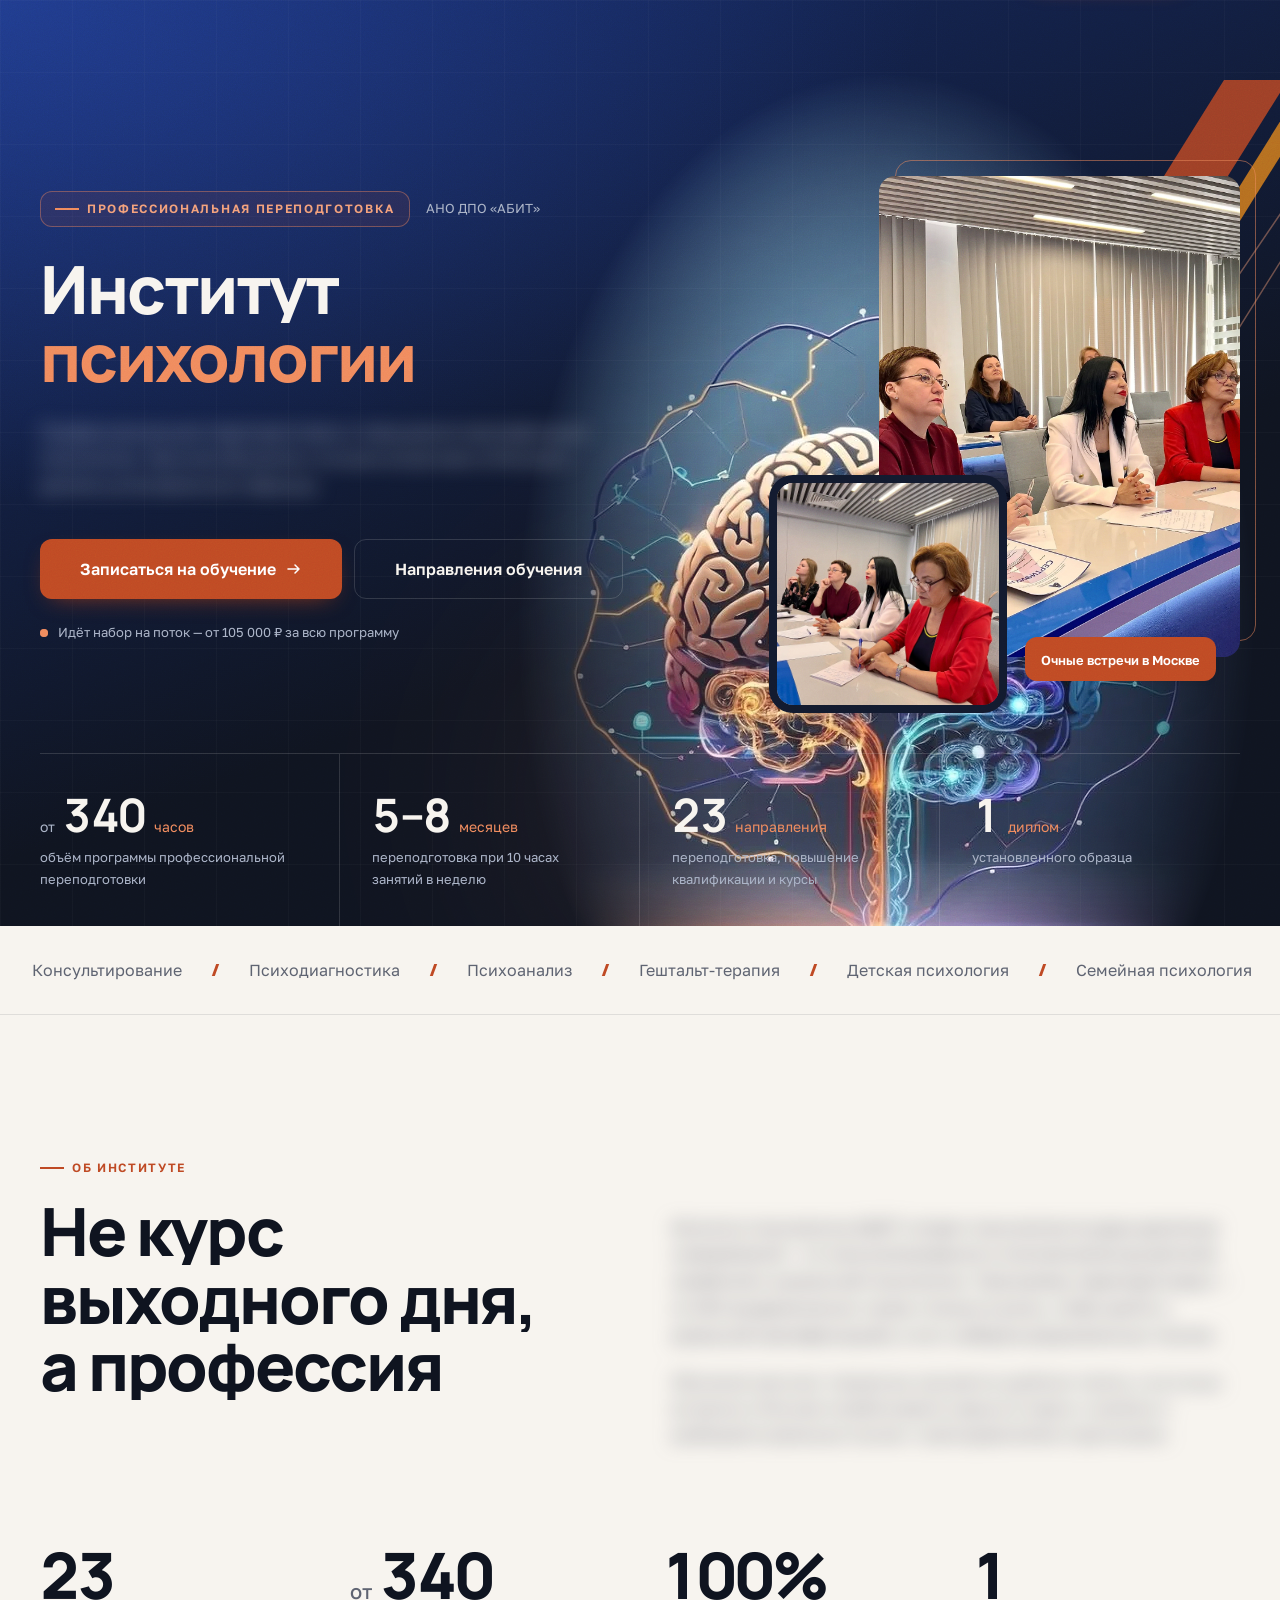
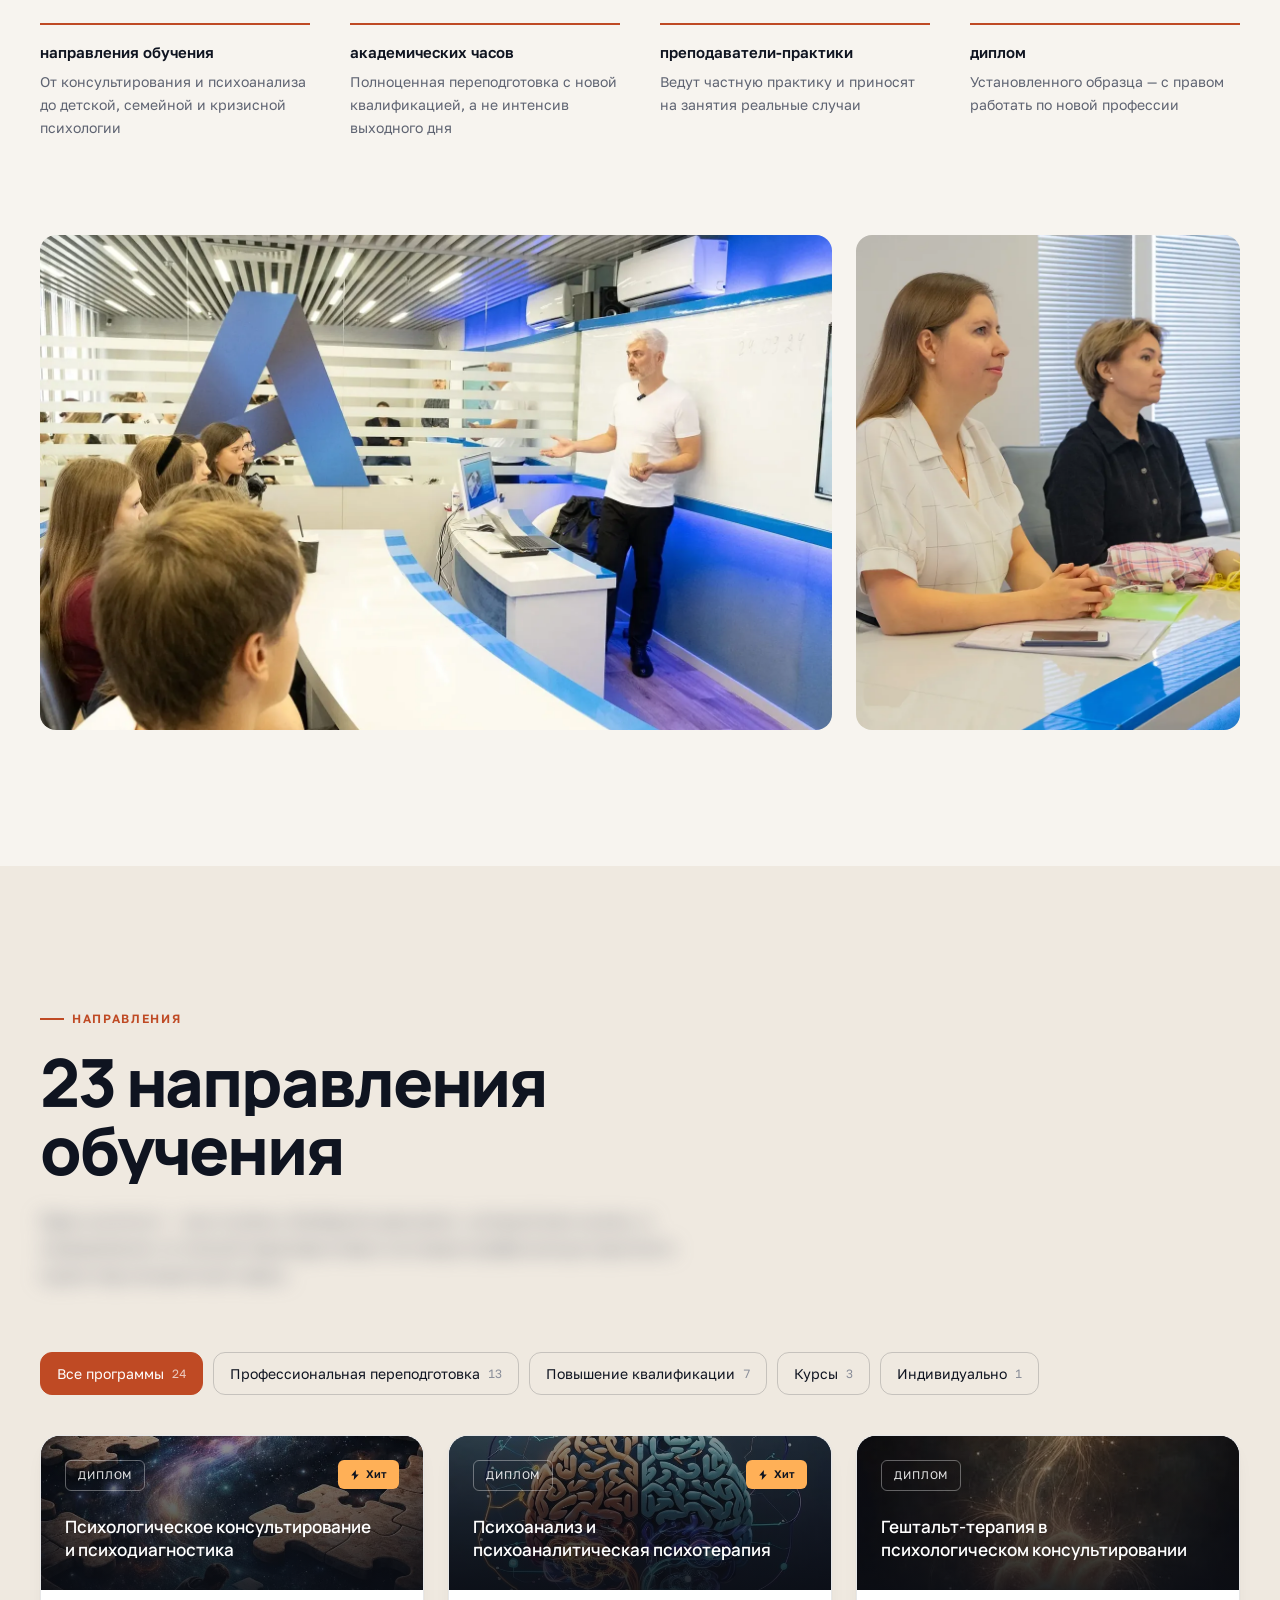
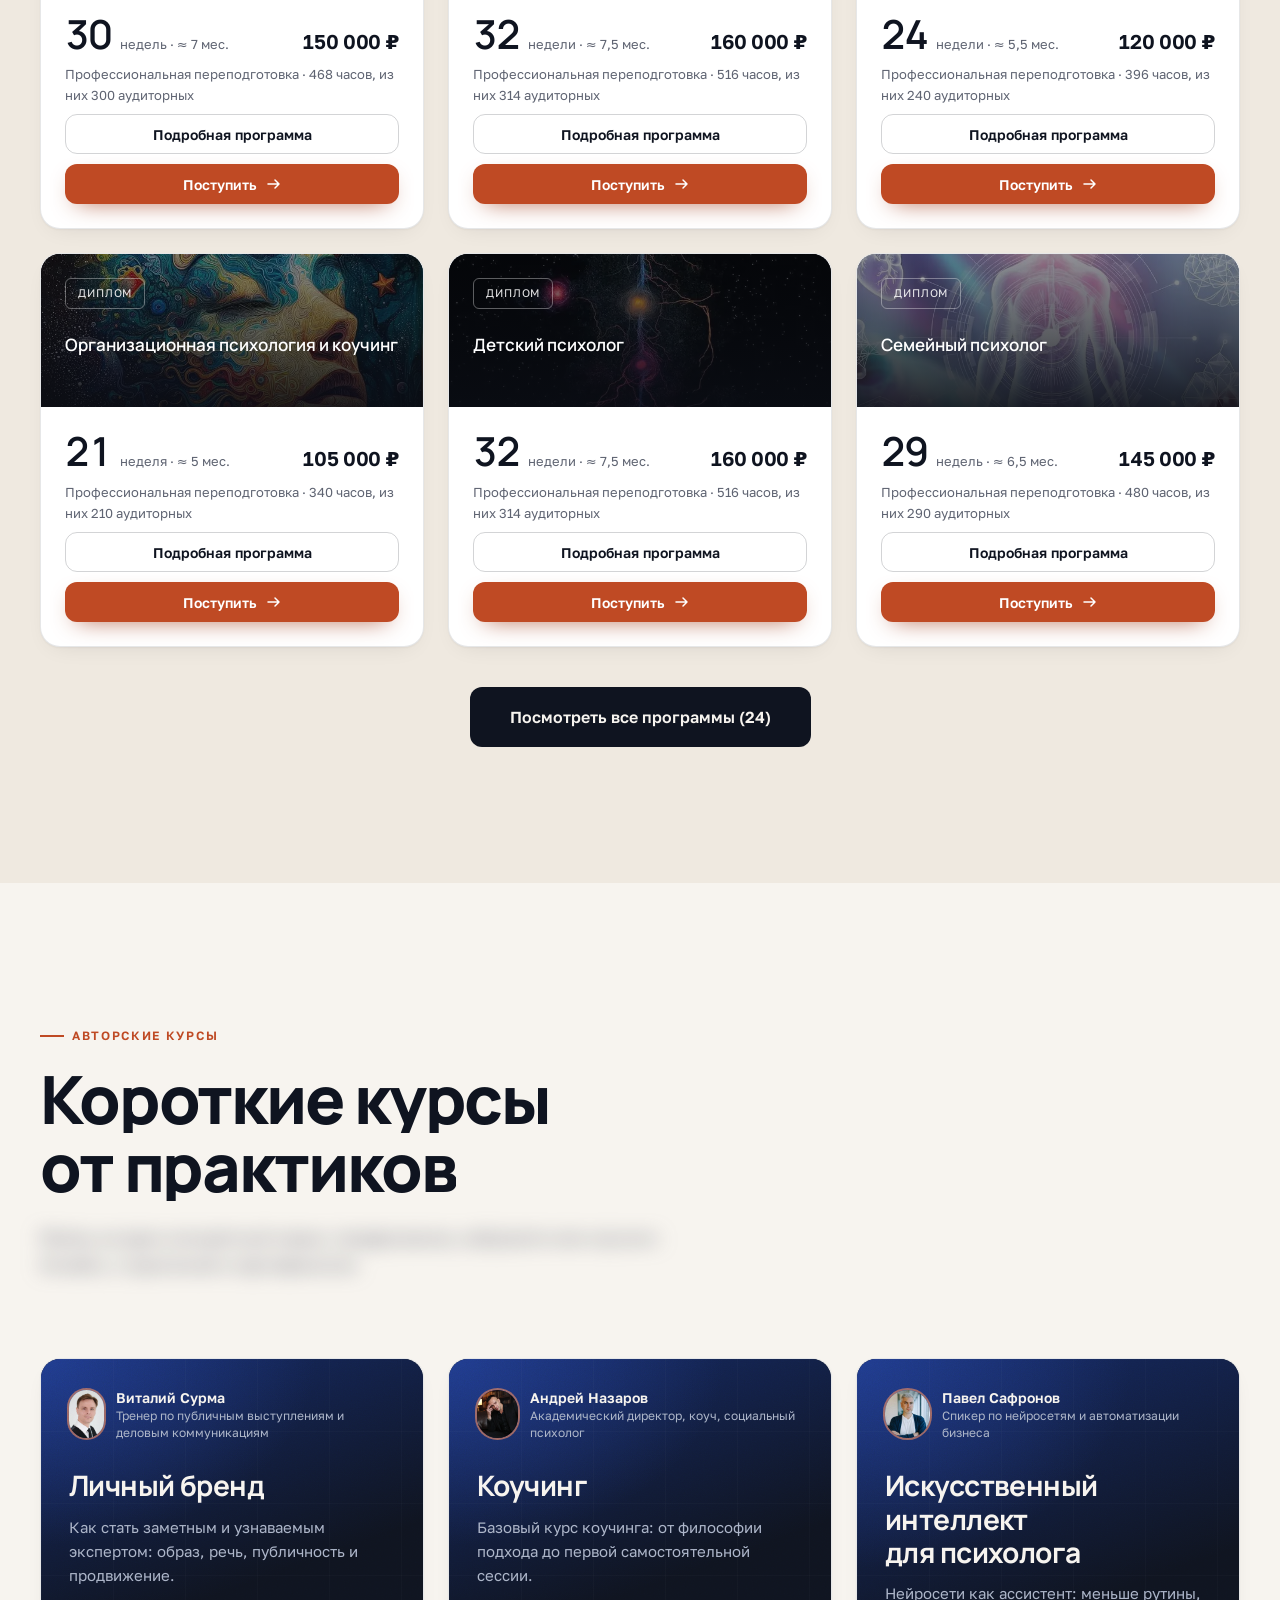
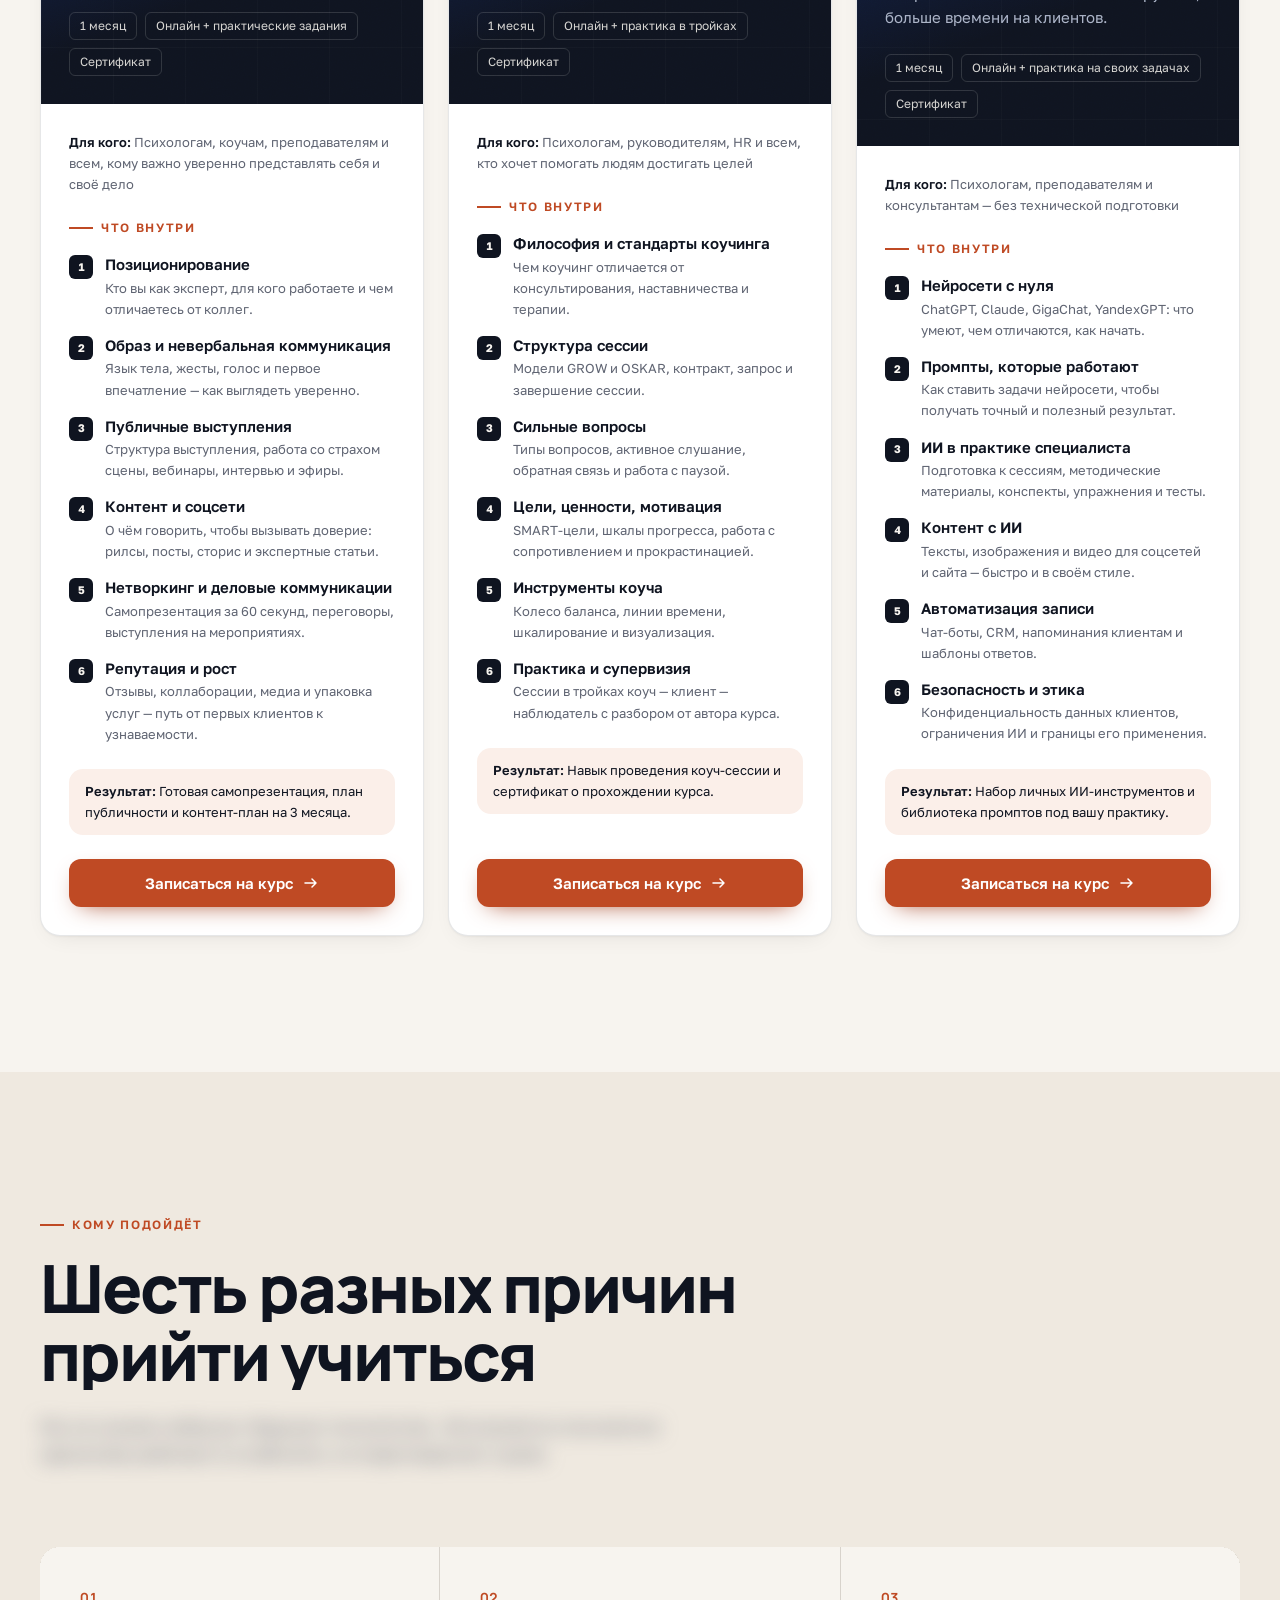
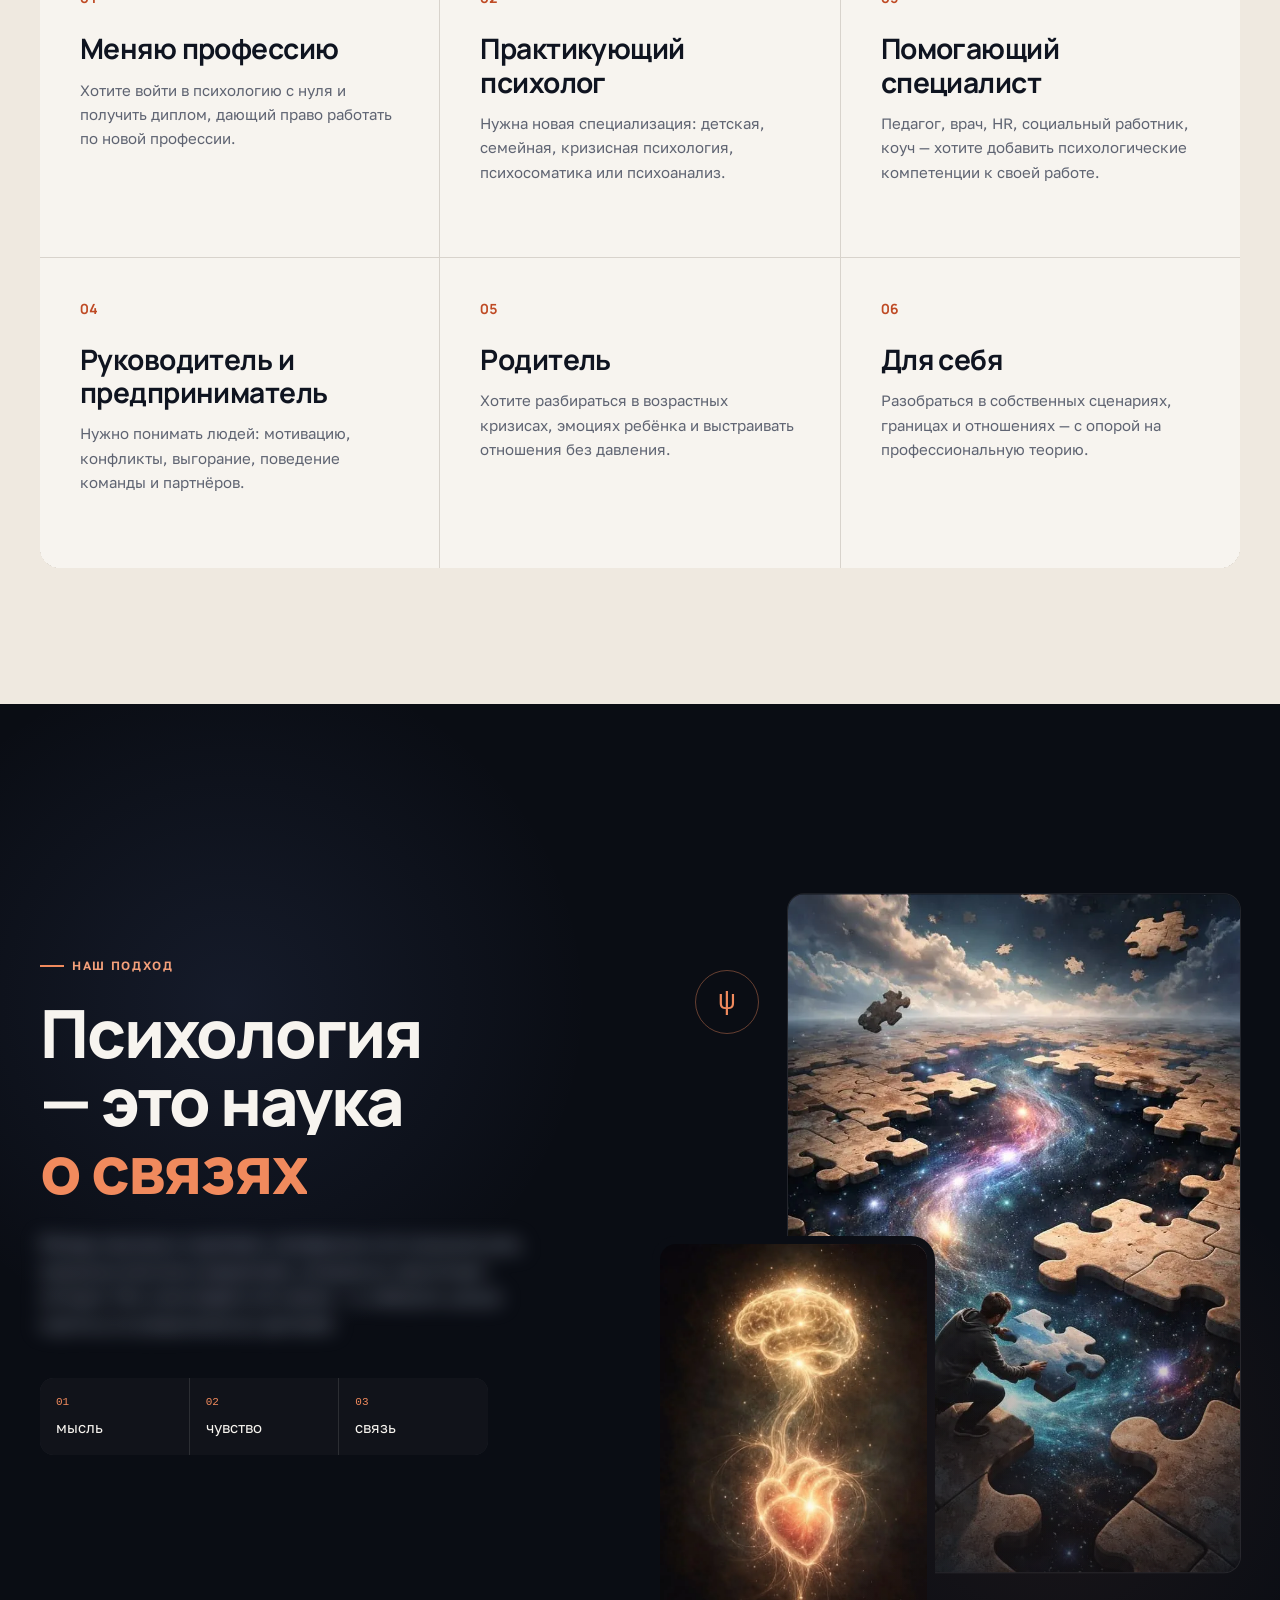
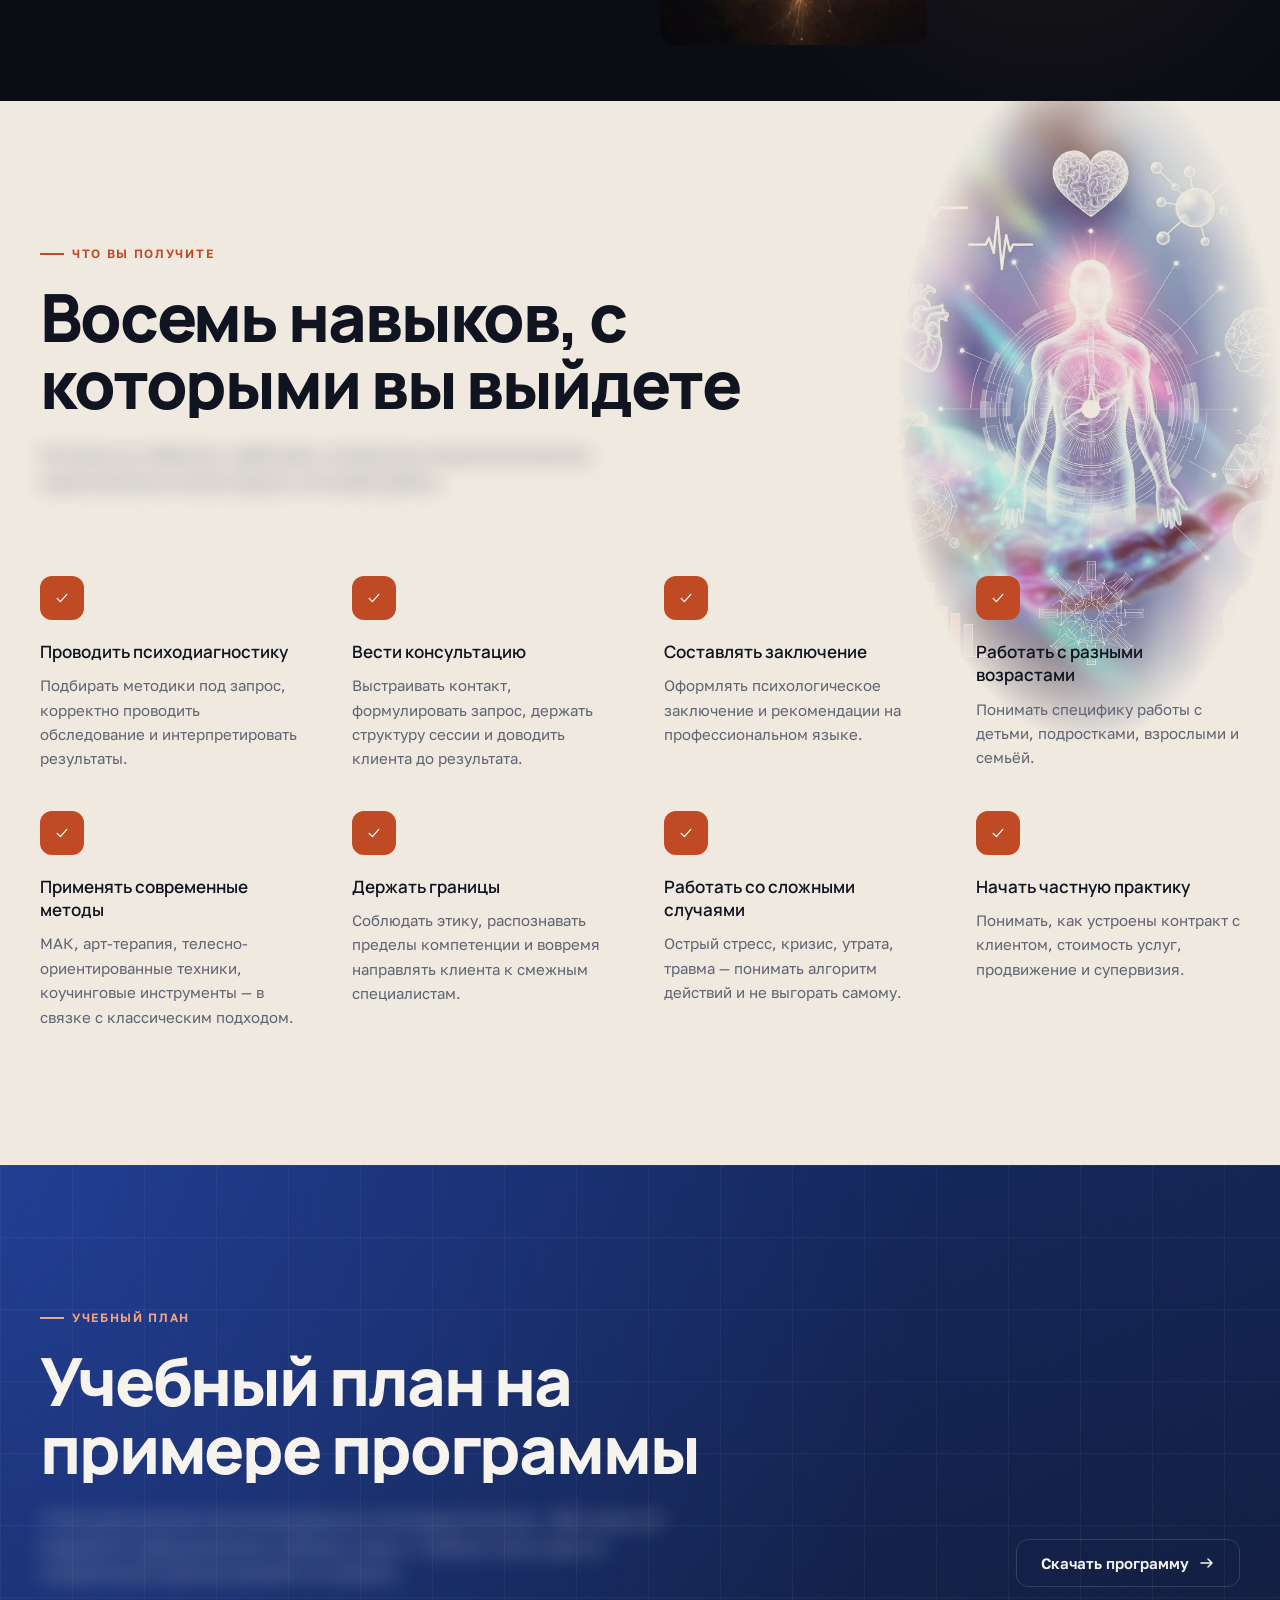
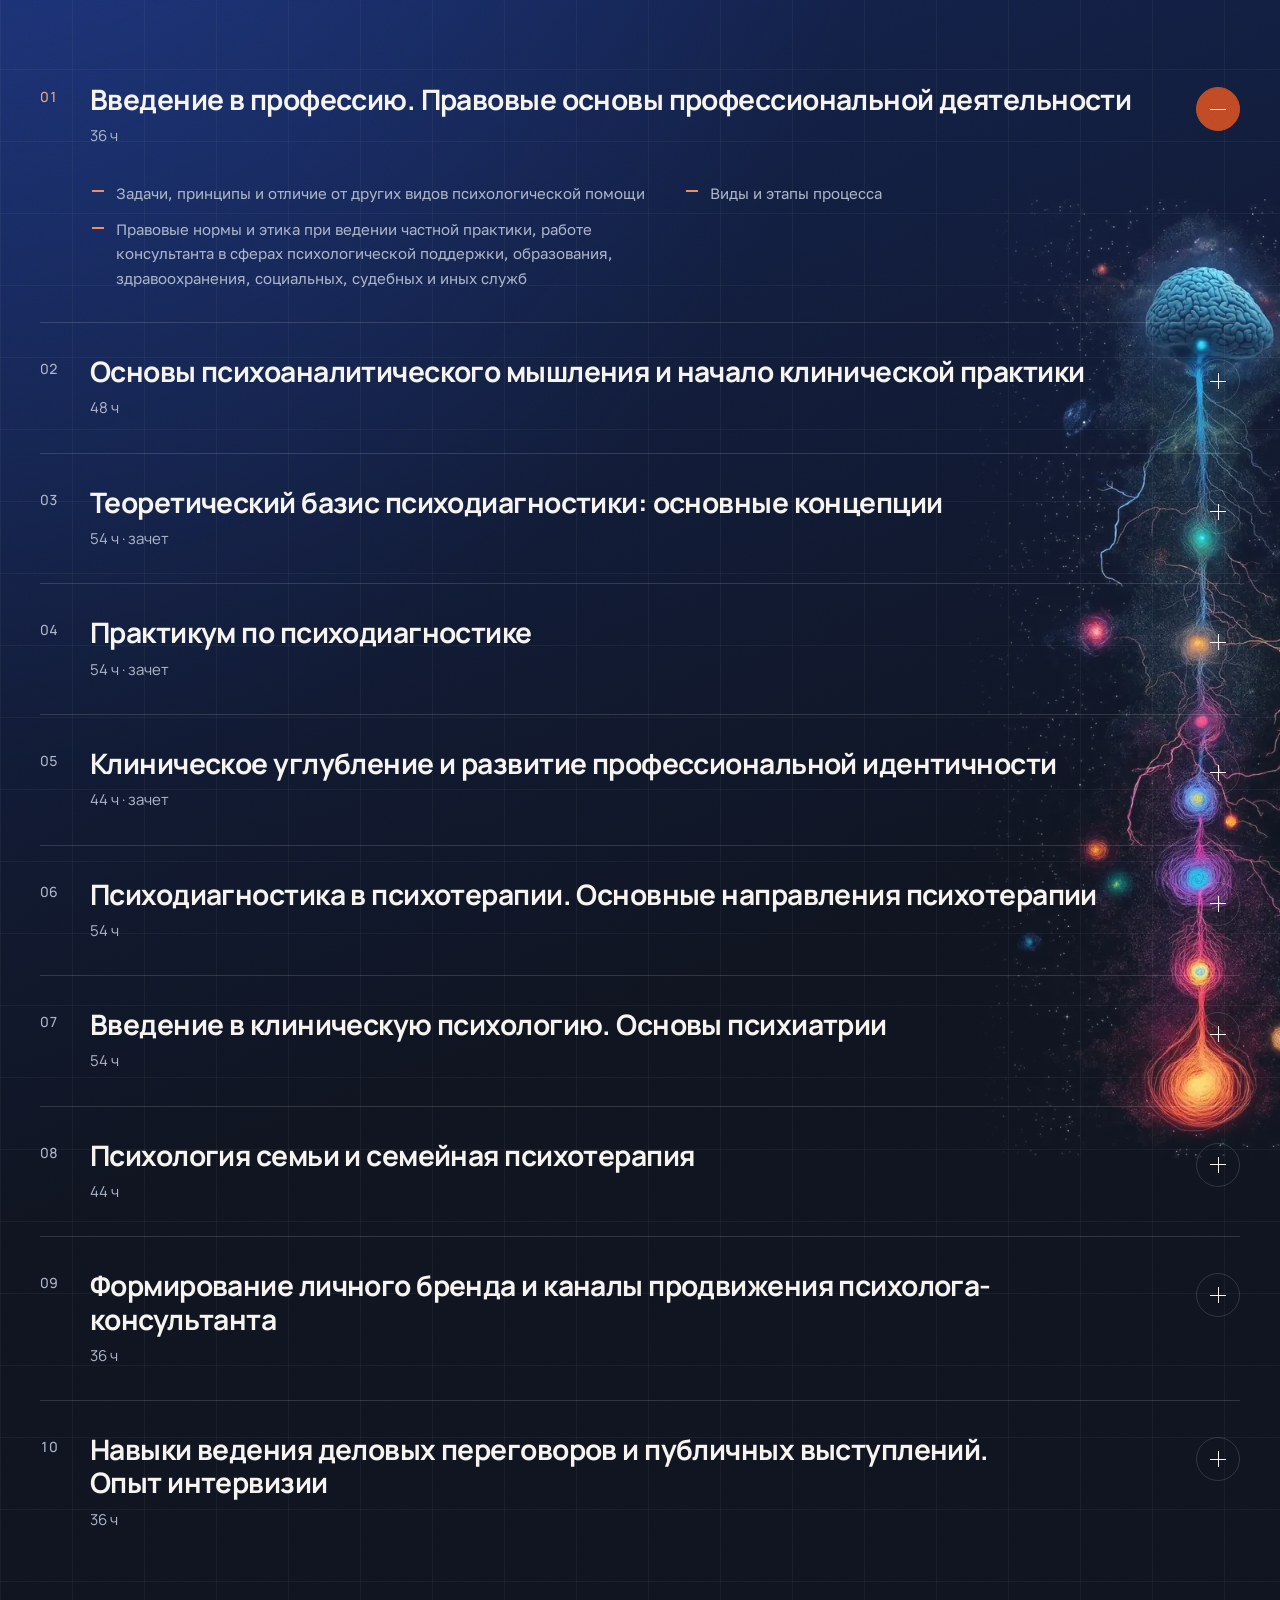
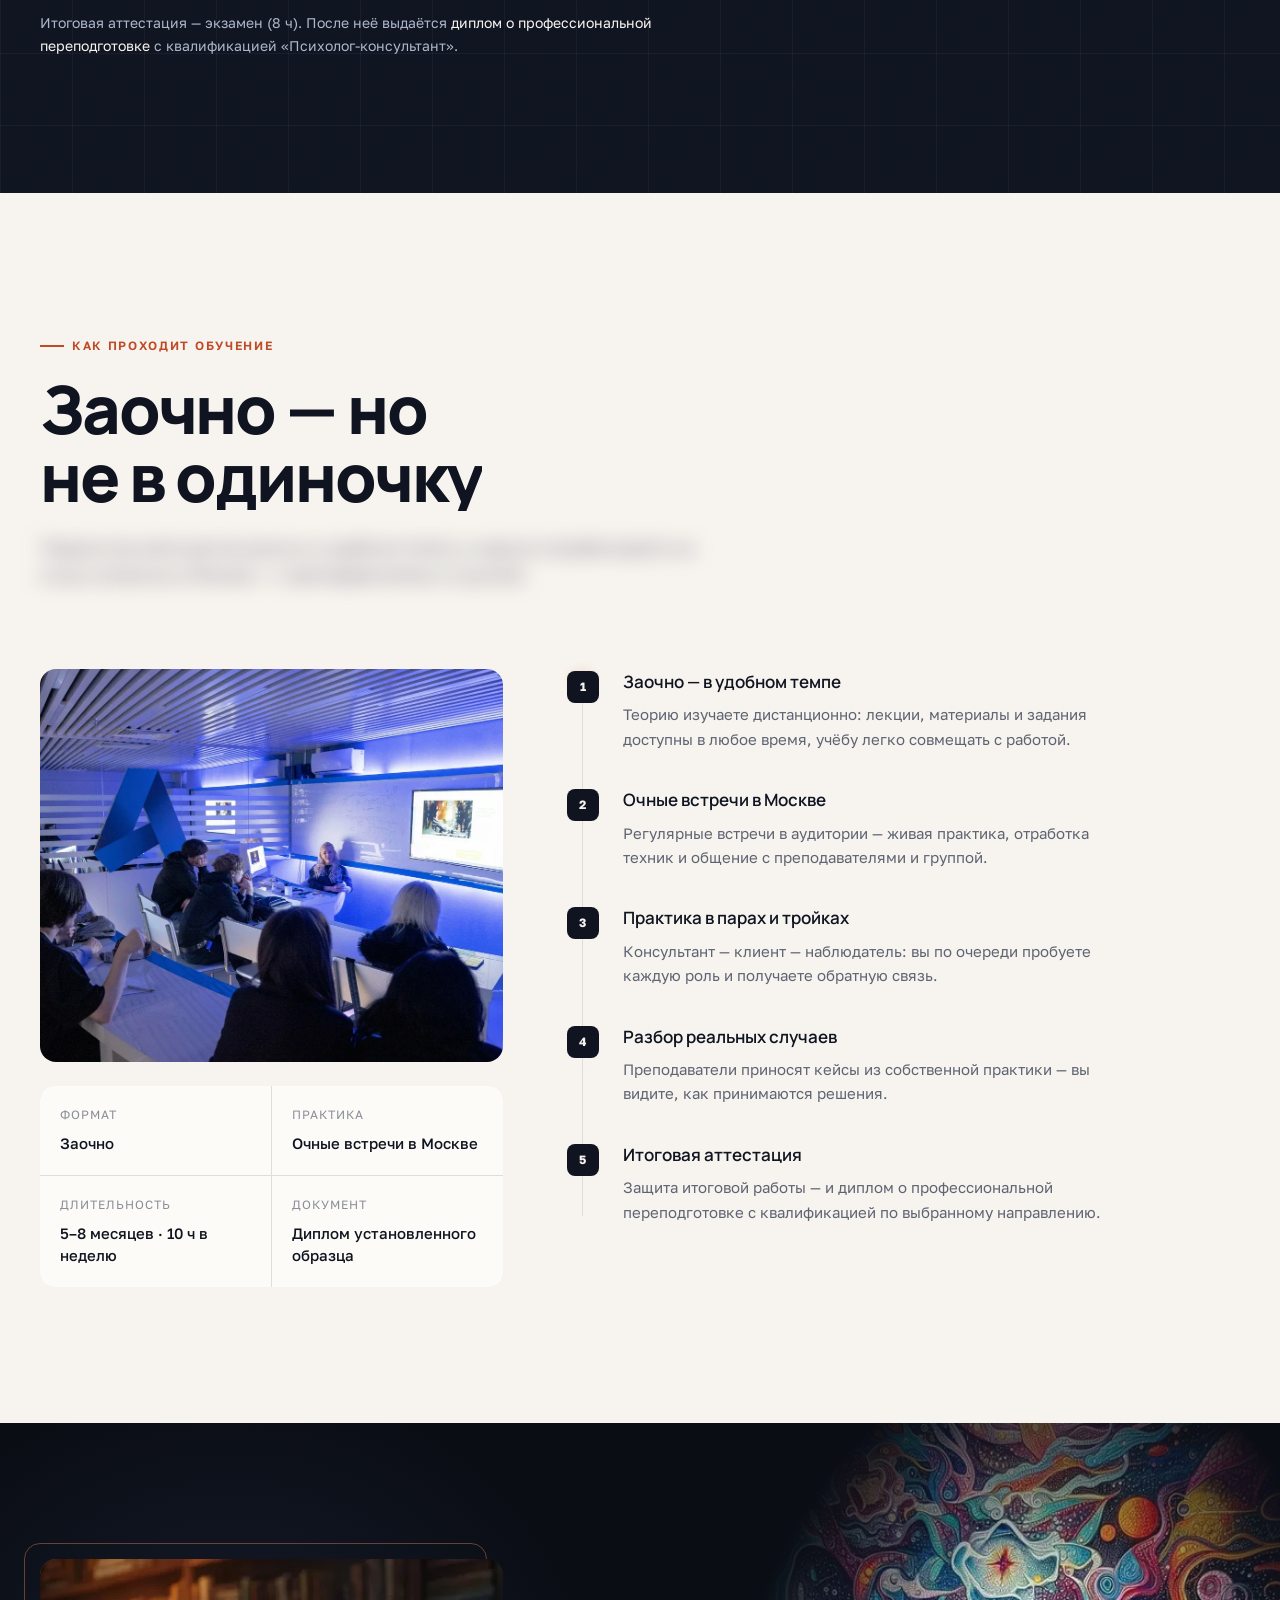
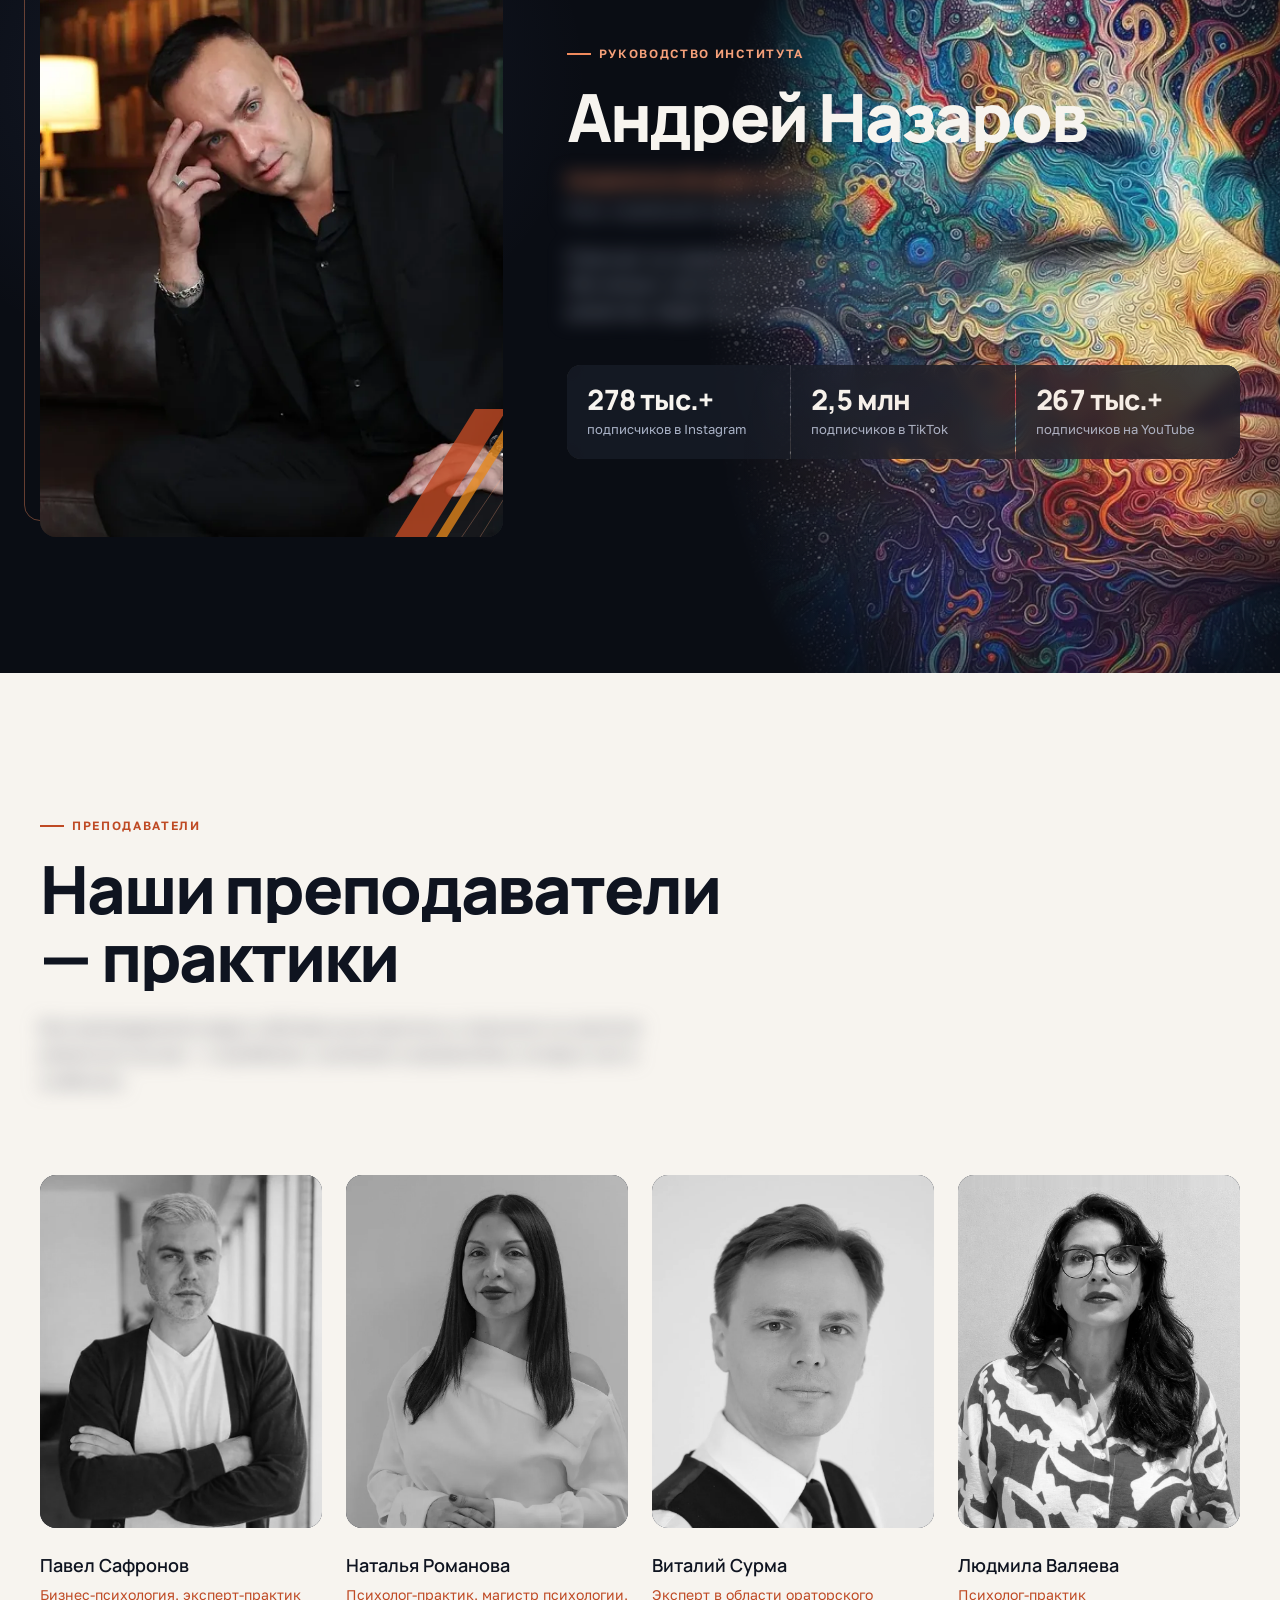
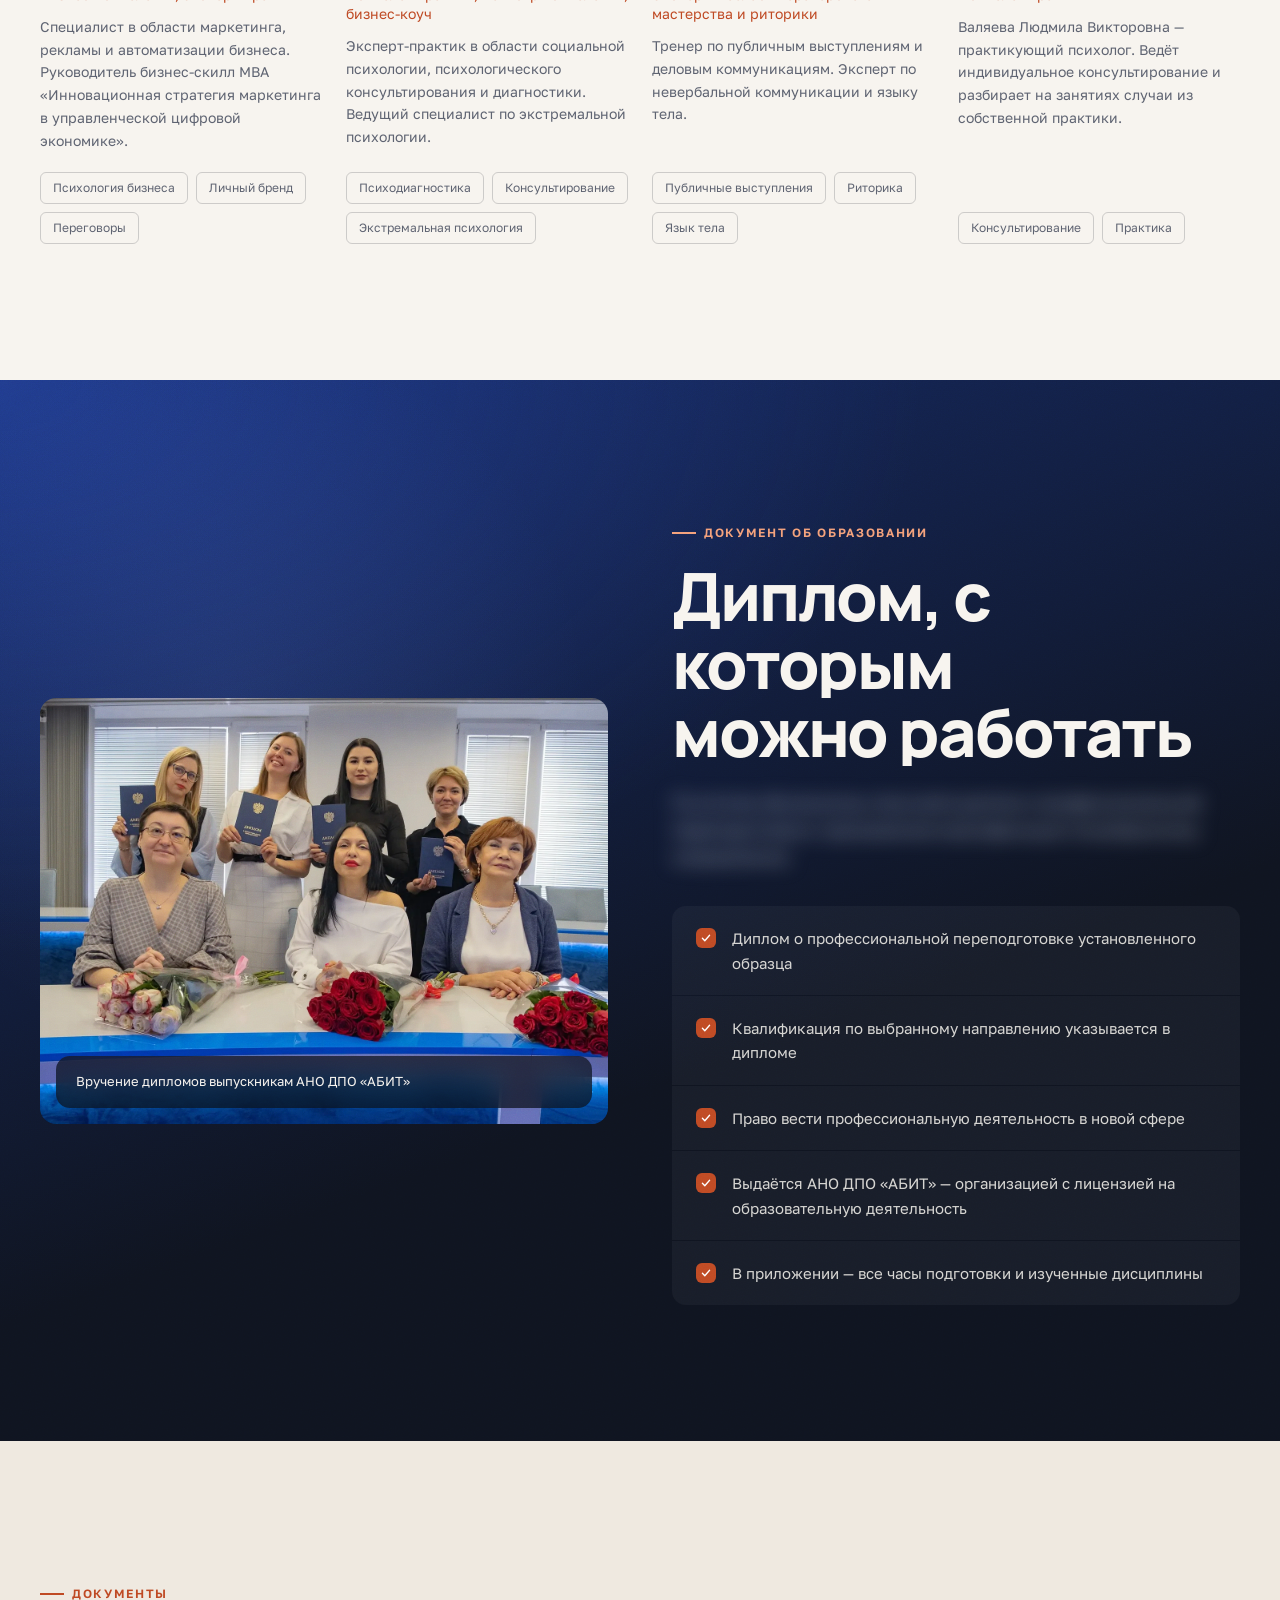
==== commit f5f60977: "Fix static mirror preview: reveal opacity-hidden sections Next.js entrance animations leave content " ====
--- a/abitpsy.ru/index.html
+++ b/abitpsy.ru/index.html
@@ -1 +1,9 @@
-<!DOCTYPE html><html lang="ru"><head><meta charSet="utf-8"/><link rel="preconnect" href="index.html" crossorigin=""/><meta name="viewport" content="width=device-width, initial-scale=1"/><link rel="preload" as="image" href="_next/static/media/logo-ar.1ouoc7z3ee97n.webp"/><link rel="preload" as="image" href="_next/static/media/hero-seminar-portrait.2n0-_7lzzm-gd.webp" fetchPriority="high"/><link rel="stylesheet" href="_next/static/chunks/1mx0cpjjw2t5j.css" data-precedence="next"/><link rel="preload" as="script" fetchPriority="low" href="_next/static/chunks/30rkezs3-j8uf.js"/><script src="_next/static/chunks/27jktro2p5rq9.js" async=""></script><script src="_next/static/chunks/31iarpvmym1z2.js" async=""></script><script src="_next/static/chunks/3n2n0kdz7qf-n.js" async=""></script><script src="_next/static/chunks/turbopack-3ojynd9wqpy-c.js" async=""></script><script src="_next/static/chunks/360qox18laca2.js" async=""></script><script src="_next/static/chunks/3wunvy5y4n5jx.js" async=""></script><script src="_next/static/chunks/05-c3ty_6dwfk.js" async=""></script><script src="_next/static/chunks/14mrh2-p_w84d.js" async=""></script><script src="_next/static/chunks/3xtouamhbi9b6.js" async=""></script><script src="_next/static/chunks/0xqtkywgy1ygf.js" async=""></script><meta name="theme-color" content="#0f1420"/><title>Институт психологии АБИТ в Москве — обучение на психолога с дипломом</title><meta name="description" content="Институт психологии АБИТ в Москве: профессиональная переподготовка и повышение квалификации психологов. Заочно с очными встречами, диплом установленного образца."/><meta name="author" content="АНО ДПО «АБИТ»"/><meta name="keywords" content="институт психологии,институт психологии Москва,институт психологии АБИТ,обучение на психолога,обучение психологии в Москве,профессиональная переподготовка психолог,курсы психолога с дипломом,психолог-консультант обучение,повышение квалификации психологов,заочное обучение психологии,ДПО психология,Зеленоград"/><meta name="robots" content="index, follow"/><meta name="googlebot" content="index, follow, max-video-preview:-1, max-image-preview:large, max-snippet:-1"/><link rel="canonical" href="index.html"/><meta property="og:title" content="Институт психологии АБИТ в Москве — обучение на психолога с дипломом"/><meta property="og:description" content="Институт психологии АБИТ в Москве: профессиональная переподготовка и повышение квалификации психологов. Заочно с очными встречами, диплом установленного образца."/><meta property="og:url" content="https://abitpsy.ru/"/><meta property="og:site_name" content="Институт психологии АБИТ"/><meta property="og:locale" content="ru_RU"/><meta property="og:image" content="https://abitpsy.ru/opengraph-image?700d8714ed6a86f3"/><meta property="og:image:type" content="image/png"/><meta property="og:image:width" content="1200"/><meta property="og:image:height" content="630"/><meta property="og:image:alt" content="Институт психологии АБИТ — АНО ДПО «АБИТ»"/><meta property="og:type" content="website"/><meta name="twitter:card" content="summary_large_image"/><meta name="twitter:title" content="Институт психологии АБИТ в Москве — обучение на психолога с дипломом"/><meta name="twitter:description" content="Институт психологии АБИТ в Москве: профессиональная переподготовка и повышение квалификации психологов. Заочно с очными встречами, диплом установленного образца."/><meta name="twitter:image" content="https://abitpsy.ru/twitter-image?4f4655fc634eec0c"/><meta name="twitter:image:alt" content="Институт психологии АБИТ — АНО ДПО «АБИТ»"/><meta name="twitter:image:type" content="image/png"/><meta name="twitter:image:width" content="1200"/><meta name="twitter:image:height" content="630"/><link rel="icon" href="favicon.ico%3Ffavicon.2ek0vo2g967vw.ico" sizes="256x256" type="image/x-icon"/><link rel="icon" href="icon.png%3Ficon.30zxnfl1invyp.png" sizes="512x512" type="image/png"/><link rel="apple-touch-icon" href="apple-icon.png%3Fapple-icon.1skf9jua35j_v.png" sizes="180x180" type="image/png"/><script src="_next/static/chunks/0cz1d0mv5g_q7.js" noModule=""></script><script type="application/ld+json">{"@context": "https://schema.org", "@type": ["EducationalOrganization", "LocalBusiness"], "@id": "https://abitpsy.ru/#local", "name": "Институт психологии АБИТ", "url": "https://abitpsy.ru/", "parentOrganization": {"@id": "https://abitpsy.ru/#organization"}, "telephone": "+7 495 981-56-01", "email": "abit.official@yandex.ru", "image": "https://abitpsy.ru/icon.png", "priceRange": "₽₽", "address": {"@type": "PostalAddress", "streetAddress": "Савелкинский проезд, д. 4", "addressLocality": "Зеленоград, Москва", "postalCode": "124482", "addressCountry": "RU"}, "sameAs": ["https://t.me/abitpsy"], "knowsAbout": ["психологическое консультирование", "психодиагностика", "детская психология", "семейная психология", "нейропсихология", "кризисная психология", "коучинг"]}</script><script type="application/ld+json">{"@context": "https://schema.org", "@type": "FAQPage", "mainEntity": [{"@type": "Question", "name": "Нужно ли психологическое образование, чтобы поступить?", "acceptedAnswer": {"@type": "Answer", "text": "Нет. Программы профессиональной переподготовки рассчитаны в том числе на тех, кто приходит из другой профессии. Достаточно диплома о высшем или среднем профессиональном образовании — по любому направлению. Если вы ещё студент, подойдёт справка из вуза или колледжа."}}, {"@type": "Question", "name": "Какой документ я получу?", "acceptedAnswer": {"@type": "Answer", "text": "По программам переподготовки — диплом о профессиональной переподготовке установленного образца с квалификацией по выбранному направлению. По программам повышения квалификации — удостоверение."}}, {"@type": "Question", "name": "Как проходит заочное обучение?", "acceptedAnswer": {"@type": "Answer", "text": "Теорию вы изучаете дистанционно, в удобное время: лекции, материалы и задания доступны онлайн. Дополнительно проходят очные встречи в Москве — для практики, отработки техник и общения с преподавателями. Учёбу легко совмещать с работой."}}, {"@type": "Question", "name": "Где проходят очные встречи?", "acceptedAnswer": {"@type": "Answer", "text": "В Москве, в Зеленограде: Савелкинский проезд, д. 4, бизнес-центр «Зеленоград», 3 этаж. Расписание встреч куратор сообщает при поступлении."}}, {"@type": "Question", "name": "Как выбрать направление?", "acceptedAnswer": {"@type": "Answer", "text": "Запишитесь на бесплатную консультацию — куратор расспросит о вашем опыте и целях и подскажет, какая программа подойдёт: от психологического консультирования до детской, семейной или кризисной психологии."}}, {"@type": "Question", "name": "Смогу ли я после обучения вести частную практику?", "acceptedAnswer": {"@type": "Answer", "text": "Да. Программы дают квалификацию и практические инструменты. В рамках обучения разбираем контракт с клиентом, этику, границы компетенции и профессиональное развитие через супервизию."}}, {"@type": "Question", "name": "Кто преподаёт?", "acceptedAnswer": {"@type": "Answer", "text": "Практикующие специалисты: психологи-консультанты, коучи, эксперты по бизнес-психологии и деловым коммуникациям. Содержание программ курирует академический директор института Андрей Назаров."}}]}</script><script type="application/ld+json">{"@context": "https://schema.org", "@type": "ItemList", "name": "Программы Института психологии АБИТ", "itemListElement": [{"@type": "ListItem", "position": 1, "item": {"@type": "Course", "name": "Психологическое консультирование и психодиагностика — профессиональная переподготовка", "description": "Профессиональная переподготовка в Институте психологии АБИТ: заочно с очными встречами в Москве. Документ: диплом о профессиональной переподготовке.", "provider": {"@id": "https://abitpsy.ru/#organization"}, "url": "https://abitpsy.ru/#catalog", "educationalCredentialAwarded": "Диплом о профессиональной переподготовке", "inLanguage": "ru", "hasCourseInstance": {"@type": "CourseInstance", "courseMode": "blended", "location": {"@type": "Place", "name": "Институт психологии АБИТ", "address": "Москва, Зеленоград, Савелкинский проезд, д. 4"}}}}, {"@type": "ListItem", "position": 2, "item": {"@type": "Course", "name": "Психоанализ и психоаналитическая психотерапия — профессиональная переподготовка", "description": "Профессиональная переподготовка в Институте психологии АБИТ: заочно с очными встречами в Москве. Документ: диплом о профессиональной переподготовке.", "provider": {"@id": "https://abitpsy.ru/#organization"}, "url": "https://abitpsy.ru/#catalog", "educationalCredentialAwarded": "Диплом о профессиональной переподготовке", "inLanguage": "ru", "hasCourseInstance": {"@type": "CourseInstance", "courseMode": "blended", "location": {"@type": "Place", "name": "Институт психологии АБИТ", "address": "Москва, Зеленоград, Савелкинский проезд, д. 4"}}}}, {"@type": "ListItem", "position": 3, "item": {"@type": "Course", "name": "Гештальт-терапия в психологическом консультировании — профессиональная переподготовка", "description": "Профессиональная переподготовка в Институте психологии АБИТ: заочно с очными встречами в Москве. Документ: диплом о профессиональной переподготовке.", "provider": {"@id": "https://abitpsy.ru/#organization"}, "url": "https://abitpsy.ru/#catalog", "educationalCredentialAwarded": "Диплом о профессиональной переподготовке", "inLanguage": "ru", "hasCourseInstance": {"@type": "CourseInstance", "courseMode": "blended", "location": {"@type": "Place", "name": "Институт психологии АБИТ", "address": "Москва, Зеленоград, Савелкинский проезд, д. 4"}}}}, {"@type": "ListItem", "position": 4, "item": {"@type": "Course", "name": "Организационная психология и коучинг — профессиональная переподготовка", "description": "Профессиональная переподготовка в Институте психологии АБИТ: заочно с очными встречами в Москве. Документ: диплом о профессиональной переподготовке.", "provider": {"@id": "https://abitpsy.ru/#organization"}, "url": "https://abitpsy.ru/#catalog", "educationalCredentialAwarded": "Диплом о профессиональной переподготовке", "inLanguage": "ru", "hasCourseInstance": {"@type": "CourseInstance", "courseMode": "blended", "location": {"@type": "Place", "name": "Институт психологии АБИТ", "address": "Москва, Зеленоград, Савелкинский проезд, д. 4"}}}}, {"@type": "ListItem", "position": 5, "item": {"@type": "Course", "name": "Детский психолог — профессиональная переподготовка", "description": "Профессиональная переподготовка в Институте психологии АБИТ: заочно с очными встречами в Москве. Документ: диплом о профессиональной переподготовке.", "provider": {"@id": "https://abitpsy.ru/#organization"}, "url": "https://abitpsy.ru/#catalog", "educationalCredentialAwarded": "Диплом о профессиональной переподготовке", "inLanguage": "ru", "hasCourseInstance": {"@type": "CourseInstance", "courseMode": "blended", "location": {"@type": "Place", "name": "Институт психологии АБИТ", "address": "Москва, Зеленоград, Савелкинский проезд, д. 4"}}}}, {"@type": "ListItem", "position": 6, "item": {"@type": "Course", "name": "Семейный психолог — профессиональная переподготовка", "description": "Профессиональная переподготовка в Институте психологии АБИТ: заочно с очными встречами в Москве. Документ: диплом о профессиональной переподготовке.", "provider": {"@id": "https://abitpsy.ru/#organization"}, "url": "https://abitpsy.ru/#catalog", "educationalCredentialAwarded": "Диплом о профессиональной переподготовке", "inLanguage": "ru", "hasCourseInstance": {"@type": "CourseInstance", "courseMode": "blended", "location": {"@type": "Place", "name": "Институт психологии АБИТ", "address": "Москва, Зеленоград, Савелкинский проезд, д. 4"}}}}, {"@type": "ListItem", "position": 7, "item": {"@type": "Course", "name": "Сексология в психологическом консультировании — профессиональная переподготовка", "description": "Профессиональная переподготовка в Институте психологии АБИТ: заочно с очными встречами в Москве. Документ: диплом о профессиональной переподготовке.", "provider": {"@id": "https://abitpsy.ru/#organization"}, "url": "https://abitpsy.ru/#catalog", "educationalCredentialAwarded": "Диплом о профессиональной переподготовке", "inLanguage": "ru", "hasCourseInstance": {"@type": "CourseInstance", "courseMode": "blended", "location": {"@type": "Place", "name": "Институт психологии АБИТ", "address": "Москва, Зеленоград, Савелкинский проезд, д. 4"}}}}, {"@type": "ListItem", "position": 8, "item": {"@type": "Course", "name": "Педагог-психолог — профессиональная переподготовка", "description": "Профессиональная переподготовка в Институте психологии АБИТ: заочно с очными встречами в Москве. Документ: диплом о профессиональной переподготовке.", "provider": {"@id": "https://abitpsy.ru/#organization"}, "url": "https://abitpsy.ru/#catalog", "educationalCredentialAwarded": "Диплом о профессиональной переподготовке", "inLanguage": "ru", "hasCourseInstance": {"@type": "CourseInstance", "courseMode": "blended", "location": {"@type": "Place", "name": "Институт психологии АБИТ", "address": "Москва, Зеленоград, Савелкинский проезд, д. 4"}}}}, {"@type": "ListItem", "position": 9, "item": {"@type": "Course", "name": "Кризисный психолог — профессиональная переподготовка", "description": "Профессиональная переподготовка в Институте психологии АБИТ: заочно с очными встречами в Москве. Документ: диплом о профессиональной переподготовке.", "provider": {"@id": "https://abitpsy.ru/#organization"}, "url": "https://abitpsy.ru/#catalog", "educationalCredentialAwarded": "Диплом о профессиональной переподготовке", "inLanguage": "ru", "hasCourseInstance": {"@type": "CourseInstance", "courseMode": "blended", "location": {"@type": "Place", "name": "Институт психологии АБИТ", "address": "Москва, Зеленоград, Савелкинский проезд, д. 4"}}}}, {"@type": "ListItem", "position": 10, "item": {"@type": "Course", "name": "Нейропсихолог — профессиональная переподготовка", "description": "Профессиональная переподготовка в Институте психологии АБИТ: заочно с очными встречами в Москве. Документ: диплом о профессиональной переподготовке.", "provider": {"@id": "https://abitpsy.ru/#organization"}, "url": "https://abitpsy.ru/#catalog", "educationalCredentialAwarded": "Диплом о профессиональной переподготовке", "inLanguage": "ru", "hasCourseInstance": {"@type": "CourseInstance", "courseMode": "blended", "location": {"@type": "Place", "name": "Институт психологии АБИТ", "address": "Москва, Зеленоград, Савелкинский проезд, д. 4"}}}}, {"@type": "ListItem", "position": 11, "item": {"@type": "Course", "name": "Детский нейропсихолог — профессиональная переподготовка", "description": "Профессиональная переподготовка в Институте психологии АБИТ: заочно с очными встречами в Москве. Документ: диплом о профессиональной переподготовке.", "provider": {"@id": "https://abitpsy.ru/#organization"}, "url": "https://abitpsy.ru/#catalog", "educationalCredentialAwarded": "Диплом о профессиональной переподготовке", "inLanguage": "ru", "hasCourseInstance": {"@type": "CourseInstance", "courseMode": "blended", "location": {"@type": "Place", "name": "Институт психологии АБИТ", "address": "Москва, Зеленоград, Савелкинский проезд, д. 4"}}}}, {"@type": "ListItem", "position": 12, "item": {"@type": "Course", "name": "Прикладной анализ поведения (АВА-терапия) — профессиональная переподготовка", "description": "Профессиональная переподготовка в Институте психологии АБИТ: заочно с очными встречами в Москве. Документ: диплом о профессиональной переподготовке.", "provider": {"@id": "https://abitpsy.ru/#organization"}, "url": "https://abitpsy.ru/#catalog", "educationalCredentialAwarded": "Диплом о профессиональной переподготовке", "inLanguage": "ru", "hasCourseInstance": {"@type": "CourseInstance", "courseMode": "blended", "location": {"@type": "Place", "name": "Институт психологии АБИТ", "address": "Москва, Зеленоград, Савелкинский проезд, д. 4"}}}}, {"@type": "ListItem", "position": 13, "item": {"@type": "Course", "name": "Психологическое консультирование и психодиагностика — повышение квалификации", "description": "Повышение квалификации в Институте психологии АБИТ: заочно с очными встречами в Москве. Документ: удостоверение о повышении квалификации.", "provider": {"@id": "https://abitpsy.ru/#organization"}, "url": "https://abitpsy.ru/#catalog", "educationalCredentialAwarded": "Удостоверение о повышении квалификации", "inLanguage": "ru", "hasCourseInstance": {"@type": "CourseInstance", "courseMode": "blended", "location": {"@type": "Place", "name": "Институт психологии АБИТ", "address": "Москва, Зеленоград, Савелкинский проезд, д. 4"}}}}, {"@type": "ListItem", "position": 14, "item": {"@type": "Course", "name": "Экстремальная психология — повышение квалификации", "description": "Повышение квалификации в Институте психологии АБИТ: заочно с очными встречами в Москве. Документ: удостоверение о повышении квалификации.", "provider": {"@id": "https://abitpsy.ru/#organization"}, "url": "https://abitpsy.ru/#catalog", "educationalCredentialAwarded": "Удостоверение о повышении квалификации", "inLanguage": "ru", "hasCourseInstance": {"@type": "CourseInstance", "courseMode": "blended", "location": {"@type": "Place", "name": "Институт психологии АБИТ", "address": "Москва, Зеленоград, Савелкинский проезд, д. 4"}}}}, {"@type": "ListItem", "position": 15, "item": {"@type": "Course", "name": "Семейная диагностика и консультирование — повышение квалификации", "description": "Повышение квалификации в Институте психологии АБИТ: заочно с очными встречами в Москве. Документ: удостоверение о повышении квалификации.", "provider": {"@id": "https://abitpsy.ru/#organization"}, "url": "https://abitpsy.ru/#catalog", "educationalCredentialAwarded": "Удостоверение о повышении квалификации", "inLanguage": "ru", "hasCourseInstance": {"@type": "CourseInstance", "courseMode": "blended", "location": {"@type": "Place", "name": "Институт психологии АБИТ", "address": "Москва, Зеленоград, Савелкинский проезд, д. 4"}}}}, {"@type": "ListItem", "position": 16, "item": {"@type": "Course", "name": "Психология управления в бизнесе — повышение квалификации", "description": "Повышение квалификации в Институте психологии АБИТ: заочно с очными встречами в Москве. Документ: удостоверение о повышении квалификации.", "provider": {"@id": "https://abitpsy.ru/#organization"}, "url": "https://abitpsy.ru/#catalog", "educationalCredentialAwarded": "Удостоверение о повышении квалификации", "inLanguage": "ru", "hasCourseInstance": {"@type": "CourseInstance", "courseMode": "blended", "location": {"@type": "Place", "name": "Институт психологии АБИТ", "address": "Москва, Зеленоград, Савелкинский проезд, д. 4"}}}}, {"@type": "ListItem", "position": 17, "item": {"@type": "Course", "name": "Гендерная психология и сексология — повышение квалификации", "description": "Повышение квалификации в Институте психологии АБИТ: заочно с очными встречами в Москве. Документ: удостоверение о повышении квалификации.", "provider": {"@id": "https://abitpsy.ru/#organization"}, "url": "https://abitpsy.ru/#catalog", "educationalCredentialAwarded": "Удостоверение о повышении квалификации", "inLanguage": "ru", "hasCourseInstance": {"@type": "CourseInstance", "courseMode": "blended", "location": {"@type": "Place", "name": "Институт психологии АБИТ", "address": "Москва, Зеленоград, Савелкинский проезд, д. 4"}}}}, {"@type": "ListItem", "position": 18, "item": {"@type": "Course", "name": "Детская психология — повышение квалификации", "description": "Повышение квалификации в Институте психологии АБИТ: заочно с очными встречами в Москве. Документ: удостоверение о повышении квалификации.", "provider": {"@id": "https://abitpsy.ru/#organization"}, "url": "https://abitpsy.ru/#catalog", "educationalCredentialAwarded": "Удостоверение о повышении квалификации", "inLanguage": "ru", "hasCourseInstance": {"@type": "CourseInstance", "courseMode": "blended", "location": {"@type": "Place", "name": "Институт психологии АБИТ", "address": "Москва, Зеленоград, Савелкинский проезд, д. 4"}}}}, {"@type": "ListItem", "position": 19, "item": {"@type": "Course", "name": "Психология личностного роста, коуч, тренинг — повышение квалификации", "description": "Повышение квалификации в Институте психологии АБИТ: заочно с очными встречами в Москве. Документ: удостоверение о повышении квалификации.", "provider": {"@id": "https://abitpsy.ru/#organization"}, "url": "https://abitpsy.ru/#catalog", "educationalCredentialAwarded": "Удостоверение о повышении квалификации", "inLanguage": "ru", "hasCourseInstance": {"@type": "CourseInstance", "courseMode": "blended", "location": {"@type": "Place", "name": "Институт психологии АБИТ", "address": "Москва, Зеленоград, Савелкинский проезд, д. 4"}}}}, {"@type": "ListItem", "position": 20, "item": {"@type": "Course", "name": "Личный бренд", "description": "Курс в Институте психологии АБИТ: заочно с очными встречами в Москве. Документ: сертификат.", "provider": {"@id": "https://abitpsy.ru/#organization"}, "url": "https://abitpsy.ru/#catalog", "educationalCredentialAwarded": "Сертификат", "inLanguage": "ru", "hasCourseInstance": {"@type": "CourseInstance", "courseMode": "blended", "location": {"@type": "Place", "name": "Институт психологии АБИТ", "address": "Москва, Зеленоград, Савелкинский проезд, д. 4"}}}}, {"@type": "ListItem", "position": 21, "item": {"@type": "Course", "name": "Искусственный интеллект для психолога", "description": "Курс в Институте психологии АБИТ: заочно с очными встречами в Москве. Документ: сертификат.", "provider": {"@id": "https://abitpsy.ru/#organization"}, "url": "https://abitpsy.ru/#catalog", "educationalCredentialAwarded": "Сертификат", "inLanguage": "ru", "hasCourseInstance": {"@type": "CourseInstance", "courseMode": "blended", "location": {"@type": "Place", "name": "Институт психологии АБИТ", "address": "Москва, Зеленоград, Савелкинский проезд, д. 4"}}}}]}</script><script type="application/ld+json">{"@context": "https://schema.org", "@type": "EducationEvent", "name": "Встреча выпускников: психолог в 2026 году — куда растёт профессия", "startDate": "2026-11-14T15:00:00+03:00", "eventStatus": "https://schema.org/EventScheduled", "eventAttendanceMode": "https://schema.org/OfflineEventAttendanceMode", "isAccessibleForFree": true, "location": {"@type": "Place", "name": "БЦ «Зеленоград», 3 этаж", "address": {"@type": "PostalAddress", "streetAddress": "Савелкинский проезд, д. 4", "addressLocality": "Зеленоград, Москва", "postalCode": "124482", "addressCountry": "RU"}}, "performer": {"@type": "Person", "name": "Лариса Викторовна Калачева"}, "organizer": {"@id": "https://abitpsy.ru/#organization"}, "url": "https://abitpsy.ru/#meetings", "offers": {"@type": "Offer", "price": 0, "priceCurrency": "RUB", "availability": "https://schema.org/InStock", "url": "https://abitpsy.ru/#meetings"}, "description": "Бесплатная встреча для психологов в Институте психологии АБИТ. Спикер: Лариса Викторовна Калачева."}</script><script type="application/ld+json">{"@context": "https://schema.org", "@type": "EducationEvent", "name": "Психолог в соцсетях: как вести блог, собирать аудиторию и не нарушать этику", "startDate": "2026-11-26T19:00:00+03:00", "eventStatus": "https://schema.org/EventScheduled", "eventAttendanceMode": "https://schema.org/OfflineEventAttendanceMode", "isAccessibleForFree": true, "location": {"@type": "Place", "name": "БЦ «Зеленоград», 3 этаж", "address": {"@type": "PostalAddress", "streetAddress": "Савелкинский проезд, д. 4", "addressLocality": "Зеленоград, Москва", "postalCode": "124482", "addressCountry": "RU"}}, "performer": {"@type": "Person", "name": "Андрей Назаров"}, "organizer": {"@id": "https://abitpsy.ru/#organization"}, "url": "https://abitpsy.ru/#meetings", "offers": {"@type": "Offer", "price": 0, "priceCurrency": "RUB", "availability": "https://schema.org/InStock", "url": "https://abitpsy.ru/#meetings"}, "description": "Бесплатная встреча для психологов в Институте психологии АБИТ. Спикер: Андрей Назаров."}</script><script type="application/ld+json">{"@context": "https://schema.org", "@type": "EducationEvent", "name": "ИИ в практике психолога: помощник, а не замена", "startDate": "2026-12-10T19:00:00+03:00", "eventStatus": "https://schema.org/EventScheduled", "eventAttendanceMode": "https://schema.org/OfflineEventAttendanceMode", "isAccessibleForFree": true, "location": {"@type": "Place", "name": "БЦ «Зеленоград», 3 этаж", "address": {"@type": "PostalAddress", "streetAddress": "Савелкинский проезд, д. 4", "addressLocality": "Зеленоград, Москва", "postalCode": "124482", "addressCountry": "RU"}}, "performer": {"@type": "Person", "name": "Павел Сафронов"}, "organizer": {"@id": "https://abitpsy.ru/#organization"}, "url": "https://abitpsy.ru/#meetings", "offers": {"@type": "Offer", "price": 0, "priceCurrency": "RUB", "availability": "https://schema.org/InStock", "url": "https://abitpsy.ru/#meetings"}, "description": "Бесплатная встреча для психологов в Институте психологии АБИТ. Спикер: Павел Сафронов."}</script><script type="application/ld+json">{"@context": "https://schema.org", "@type": "EducationEvent", "name": "Голос и язык тела психолога: как говорить, чтобы вам доверяли", "startDate": "2027-01-21T19:00:00+03:00", "eventStatus": "https://schema.org/EventScheduled", "eventAttendanceMode": "https://schema.org/OfflineEventAttendanceMode", "isAccessibleForFree": true, "location": {"@type": "Place", "name": "БЦ «Зеленоград», 3 этаж", "address": {"@type": "PostalAddress", "streetAddress": "Савелкинский проезд, д. 4", "addressLocality": "Зеленоград, Москва", "postalCode": "124482", "addressCountry": "RU"}}, "performer": {"@type": "Person", "name": "Виталий Сурма"}, "organizer": {"@id": "https://abitpsy.ru/#organization"}, "url": "https://abitpsy.ru/#meetings", "offers": {"@type": "Offer", "price": 0, "priceCurrency": "RUB", "availability": "https://schema.org/InStock", "url": "https://abitpsy.ru/#meetings"}, "description": "Бесплатная встреча для психологов в Институте психологии АБИТ. Спикер: Виталий Сурма."}</script><script type="application/ld+json">{"@context": "https://schema.org", "@type": "EducationEvent", "name": "Тревога в эпоху неопределённости: как помогать, когда тревожно всем", "startDate": "2027-02-04T19:00:00+03:00", "eventStatus": "https://schema.org/EventScheduled", "eventAttendanceMode": "https://schema.org/OfflineEventAttendanceMode", "isAccessibleForFree": true, "location": {"@type": "Place", "name": "БЦ «Зеленоград», 3 этаж", "address": {"@type": "PostalAddress", "streetAddress": "Савелкинский проезд, д. 4", "addressLocality": "Зеленоград, Москва", "postalCode": "124482", "addressCountry": "RU"}}, "performer": {"@type": "Person", "name": "Людмила Валяева"}, "organizer": {"@id": "https://abitpsy.ru/#organization"}, "url": "https://abitpsy.ru/#meetings", "offers": {"@type": "Offer", "price": 0, "priceCurrency": "RUB", "availability": "https://schema.org/InStock", "url": "https://abitpsy.ru/#meetings"}, "description": "Бесплатная встреча для психологов в Институте психологии АБИТ. Спикер: Людмила Валяева."}</script><meta name="geo.region" content="RU-MOW"/><meta name="geo.placename" content="Москва, Зеленоград"/><link rel="alternate" type="text/plain" title="llms.txt" href="llms.txt"/></head><body class="antialiased"><div hidden=""><!--$--><!--/$--></div><script type="application/ld+json">{"@context":"https://schema.org","@type":"EducationalOrganization","@id":"https://abitpsy.ru/#organization","name":"Институт психологии АБИТ","legalName":"Автономная некоммерческая организация дополнительного профессионального образования «Академия бизнеса и инновационных технологий»","alternateName":["АБИТ","АНО ДПО «АБИТ»"],"url":"https://abitpsy.ru","logo":{"@type":"ImageObject","url":"https://abitpsy.ru/icon.png","width":512,"height":512},"image":"https://abitpsy.ru/icon.png","description":"Институт психологии АБИТ в Москве: профессиональная переподготовка и повышение квалификации психологов. Заочно с очными встречами, диплом установленного образца.","telephone":"+7 495 981-56-01","email":"abit.official@yandex.ru","address":{"@type":"PostalAddress","streetAddress":"Савелкинский проезд, д. 4","addressLocality":"Зеленоград, Москва","postalCode":"124482","addressCountry":"RU"},"taxID":"7735165160","areaServed":"RU","sameAs":["https://t.me/abitpsy"]}</script><script type="application/ld+json">{"@context":"https://schema.org","@type":"WebSite","@id":"https://abitpsy.ru/#website","url":"https://abitpsy.ru","name":"Институт психологии АБИТ","inLanguage":"ru-RU","publisher":{"@id":"https://abitpsy.ru/#organization"}}</script><script type="application/ld+json">{"@context":"https://schema.org","@type":"Course","name":"Психологическое консультирование и психодиагностика","description":"Профессиональная переподготовка в АНО ДПО «АБИТ»: 468 часов, заочно с очными встречами в Москве. Диплом с квалификацией «Психолог-консультант».","provider":{"@id":"https://abitpsy.ru/#organization"},"url":"https://abitpsy.ru","educationalCredentialAwarded":"Диплом о профессиональной переподготовке с квалификацией «Психолог-консультант»","timeRequired":"P30W","hasCourseInstance":{"@type":"CourseInstance","courseMode":"blended","courseWorkload":"PT468H","location":{"@type":"Place","name":"АНО ДПО «АБИТ»","address":"Москва, Зеленоград, Савелкинский проезд, д. 4, БЦ «Зеленоград», 3 этаж"}},"offers":{"@type":"Offer","price":105000,"priceCurrency":"RUB","category":"Профессиональная переподготовка"}}</script><header class="fixed inset-x-0 top-0 z-50 transition-[background-color,backdrop-filter] duration-500" style="transform:translateY(-80px)"><div class="container-page flex h-[4.5rem] items-center justify-between gap-6 lg:h-[5.5rem]"><a href="index.html#top" aria-label="На главную" class="shrink-0"><span class="group inline-flex items-center gap-3"><img alt="АБИТ" width="540" height="264" decoding="async" data-nimg="1" class="h-8 w-auto transition-opacity duration-300 group-hover:opacity-85 md:h-9 brightness-110" style="color:transparent" src="_next/static/media/logo-ar.1ouoc7z3ee97n.webp"/><span class="hidden flex-col leading-none border-l pl-3 sm:flex border-line-inverse"><span class="font-display text-[0.9375rem] font-semibold tracking-tight text-paper-100">Институт психологии</span><span class="mt-1 text-[0.625rem] tracking-[0.11em] uppercase text-content-inverse-muted">АНО ДПО «АБИТ»</span></span></span></a><nav aria-label="Основная навигация" class="hidden rounded-2xl border border-white/10 bg-white/[0.06] p-1.5 backdrop-blur-xl min-[1380px]:block"><ul class="flex items-center"><li><a href="index.html#catalog" class="block rounded-xl px-3 py-2 text-[0.8125rem] whitespace-nowrap text-paper-100/70 transition-colors duration-300 hover:bg-white/10 hover:text-paper-100 2xl:px-4">Направления</a></li><li><a href="index.html#courses" class="block rounded-xl px-3 py-2 text-[0.8125rem] whitespace-nowrap text-paper-100/70 transition-colors duration-300 hover:bg-white/10 hover:text-paper-100 2xl:px-4">Курсы</a></li><li><a href="index.html#consultation" class="block rounded-xl px-3 py-2 text-[0.8125rem] whitespace-nowrap text-paper-100/70 transition-colors duration-300 hover:bg-white/10 hover:text-paper-100 2xl:px-4">Консультация</a></li><li><a href="index.html#about" class="block rounded-xl px-3 py-2 text-[0.8125rem] whitespace-nowrap text-paper-100/70 transition-colors duration-300 hover:bg-white/10 hover:text-paper-100 2xl:px-4">Об институте</a></li><li><a href="index.html#director" class="block rounded-xl px-3 py-2 text-[0.8125rem] whitespace-nowrap text-paper-100/70 transition-colors duration-300 hover:bg-white/10 hover:text-paper-100 2xl:px-4">Преподаватели</a></li><li><a href="index.html#pricing" class="block rounded-xl px-3 py-2 text-[0.8125rem] whitespace-nowrap text-paper-100/70 transition-colors duration-300 hover:bg-white/10 hover:text-paper-100 2xl:px-4">Стоимость</a></li><li><a href="index.html#faq" class="block rounded-xl px-3 py-2 text-[0.8125rem] whitespace-nowrap text-paper-100/70 transition-colors duration-300 hover:bg-white/10 hover:text-paper-100 2xl:px-4">Вопросы</a></li></ul></nav><div class="flex shrink-0 items-center gap-3"><a href="tel:+74959815601" class="link-underline hidden text-[0.875rem] font-medium whitespace-nowrap text-paper-100 lg:max-[1379px]:block">+7 495 981-56-01</a><button class="group relative inline-flex items-center justify-center gap-2.5 rounded-[var(--radius-control)] font-semibold whitespace-nowrap transition-all duration-300 ease-[var(--ease-out-quint)] disabled:pointer-events-none disabled:opacity-50 active:scale-[0.98] bg-accent-500 text-white shadow-[0_8px_24px_-12px_var(--color-accent-600)] hover:bg-accent-600 hover:shadow-[0_14px_32px_-12px_var(--color-accent-600)] hover:-translate-y-0.5 h-10 px-5 text-[0.875rem] hidden h-11 px-6 sm:inline-flex">Оставить заявку</button><button type="button" aria-label="Открыть меню" aria-expanded="false" class="grid size-10 cursor-pointer place-items-center rounded-full border border-line-inverse text-paper-100 transition-colors hover:bg-paper-100 hover:text-ink-900 min-[1380px]:hidden"><span class="relative flex h-3 w-4 flex-col justify-between"><span class="h-px w-full bg-current transition-transform duration-300 ease-[var(--ease-out-quint)]"></span><span class="h-px w-full bg-current transition-opacity duration-200"></span><span class="h-px w-full bg-current transition-transform duration-300 ease-[var(--ease-out-quint)]"></span></span></button></div></div></header><main><section id="top" class="grain bg-brand relative overflow-hidden pt-[4.5rem] lg:pt-20"><div aria-hidden="true" class="grid-lines pointer-events-none absolute inset-0 opacity-60"></div><div class="absolute inset-0 [mask-image:linear-gradient(90deg,rgb(0_0_0/0.55)_0%,#000_45%,#000_100%)]"><canvas aria-hidden="true" class="pointer-events-none block size-full"></canvas></div><div aria-hidden="true" class="animate-breathe pointer-events-none absolute top-[8%] right-[2%] hidden w-[46rem] [--breathe-max:0.6] [--breathe-min:0.35] lg:block"><img alt="" loading="lazy" width="736" height="1104" decoding="async" data-nimg="1" class="ref-glow w-full" style="color:transparent" src="_next/static/media/ref-brain-circuit.1icsa0yqzytf8.webp"/></div><svg viewBox="0 0 320 320" fill="none" aria-hidden="true" class="pointer-events-none select-none absolute top-20 -right-16 hidden w-[17rem] opacity-90 lg:block xl:w-[20rem]"><path d="M200 0h64L64 320H0Z" fill="var(--color-accent-500)" opacity="0.9"></path><path d="M282 0h22L104 320H82Z" fill="var(--color-signal-500)" opacity="0.85"></path><path d="M320 40v40L170 320h-40Z" stroke="var(--color-accent-200)" stroke-opacity="0.45" stroke-width="1.5"></path></svg><div aria-hidden="true" class="pointer-events-none absolute -bottom-40 left-1/3 size-[36rem] rounded-full opacity-[0.12] blur-[120px]" style="background:radial-gradient(circle, var(--color-accent-400), transparent 70%)"></div><div class="container-page relative"><div class="grid items-center gap-12 pt-14 pb-16 lg:grid-cols-12 lg:gap-10 lg:pt-24 lg:pb-24 xl:gap-16"><div class="lg:col-span-7"><div style="opacity:0"><div class="flex flex-wrap items-center gap-x-4 gap-y-2"><span class="eyebrow rounded-[var(--radius-control)] border border-accent-400/40 bg-accent-500/10 px-3.5 py-2 text-[0.6875rem] whitespace-nowrap text-accent-200 sm:text-[0.75rem]"><span class="h-0.5 w-6 bg-accent-400"></span>Профессиональная переподготовка</span><span class="text-[0.8125rem] text-content-inverse-muted">АНО ДПО «АБИТ»</span></div></div><h1 class="mt-7 text-display-lg text-paper-100"><span class="inline-block"><span class="inline-block overflow-hidden align-bottom"><span class="inline-block" style="opacity:0;transform:translateY(110%)">Институт</span></span></span> <span class="text-accent-400"><span class="inline-block"><span class="inline-block overflow-hidden align-bottom"><span class="inline-block" style="opacity:0;transform:translateY(110%)">психологии</span></span></span></span></h1><div style="opacity:0;filter:blur(10px);transform:translateY(16px)"><p class="mt-7 max-w-xl text-lead text-content-inverse-muted">Профессиональная переподготовка и повышение квалификации психологов. Заочное обучение с очными встречами в Москве и диплом установленного образца.</p></div><div style="opacity:0;transform:translateY(28px)"><div class="mt-10 flex flex-col gap-3 sm:flex-row sm:items-center"><button class="group relative inline-flex items-center justify-center gap-2.5 rounded-[var(--radius-control)] font-semibold whitespace-nowrap transition-all duration-300 ease-[var(--ease-out-quint)] disabled:pointer-events-none disabled:opacity-50 active:scale-[0.98] bg-accent-500 text-white shadow-[0_8px_24px_-12px_var(--color-accent-600)] hover:bg-accent-600 hover:shadow-[0_14px_32px_-12px_var(--color-accent-600)] hover:-translate-y-0.5 h-14 px-8 text-base md:h-[3.75rem] md:px-10">Записаться на обучение<svg viewBox="0 0 16 16" fill="none" aria-hidden="true" class="size-4 shrink-0 transition-transform duration-300 ease-[var(--ease-out-quint)] group-hover:translate-x-1"><path d="M2 8h11M9 4l4 4-4 4" stroke="currentColor" stroke-width="1.5" stroke-linecap="round" stroke-linejoin="round"></path></svg></button><a class="group relative inline-flex items-center justify-center gap-2.5 rounded-[var(--radius-control)] font-semibold whitespace-nowrap transition-all duration-300 ease-[var(--ease-out-quint)] disabled:pointer-events-none disabled:opacity-50 active:scale-[0.98] border border-line-inverse text-paper-100 hover:bg-paper-100 hover:text-ink-900 hover:border-paper-100 h-14 px-8 text-base md:h-[3.75rem] md:px-10" href="index.html#catalog">Направления обучения</a></div></div><div style="opacity:0"><p class="mt-6 flex items-center gap-2.5 text-[0.8125rem] text-content-inverse-muted"><span class="relative flex size-2"><span class="absolute inline-flex size-full animate-ping rounded-full bg-accent-400 opacity-60"></span><span class="relative inline-flex size-2 rounded-full bg-accent-400"></span></span>Идёт набор на поток — <!-- -->от 105 000 ₽<!-- --> за всю программу</p></div></div><div class="lg:col-span-5"><div class="relative mx-auto max-w-md lg:max-w-none"><span aria-hidden="true" class="absolute -top-4 right-[-1rem] hidden aspect-[3/4] w-[78%] rounded-media border border-accent-400/50 lg:block" style="opacity:0"></span><div class="relative ml-auto w-[82%] overflow-hidden rounded-media lg:w-[78%]" style="opacity:0;transform:translateY(30px) scale(0.96)"><img alt="Слушатели на семинаре в аудитории АБИТ" fetchPriority="high" width="1200" height="1600" decoding="async" data-nimg="1" class="aspect-[3/4] w-full object-cover" style="color:transparent;background-size:cover;background-position:50% 50%;background-repeat:no-repeat;background-image:url(&quot;data:image/svg+xml;charset=utf-8,%3Csvg xmlns=&#x27;http://www.w3.org/2000/svg&#x27; viewBox=&#x27;0 0 240 320&#x27;%3E%3Cfilter id=&#x27;b&#x27; color-interpolation-filters=&#x27;sRGB&#x27;%3E%3CfeGaussianBlur stdDeviation=&#x27;20&#x27;/%3E%3CfeColorMatrix values=&#x27;1 0 0 0 0 0 1 0 0 0 0 0 1 0 0 0 0 0 100 -1&#x27; result=&#x27;s&#x27;/%3E%3CfeFlood x=&#x27;0&#x27; y=&#x27;0&#x27; width=&#x27;100%25&#x27; height=&#x27;100%25&#x27;/%3E%3CfeComposite operator=&#x27;out&#x27; in=&#x27;s&#x27;/%3E%3CfeComposite in2=&#x27;SourceGraphic&#x27;/%3E%3CfeGaussianBlur stdDeviation=&#x27;20&#x27;/%3E%3C/filter%3E%3Cimage width=&#x27;100%25&#x27; height=&#x27;100%25&#x27; x=&#x27;0&#x27; y=&#x27;0&#x27; preserveAspectRatio=&#x27;none&#x27; style=&#x27;filter: url(https://abitpsy.ru/%23b);&#x27; href=&#x27;[data-uri]&#x27;/%3E%3C/svg%3E&quot;)" src="_next/static/media/hero-seminar-portrait.2n0-_7lzzm-gd.webp"/></div><div class="absolute -bottom-8 -left-2 w-[52%] overflow-hidden rounded-media ring-8 ring-[#121a2e] lg:-bottom-12 lg:left-0 lg:w-[48%]" style="opacity:0;transform:translateY(40px) scale(0.94)"><img alt="Слушатели конспектируют на занятии" loading="lazy" width="1100" height="1100" decoding="async" data-nimg="1" class="aspect-square w-full object-cover" style="color:transparent;background-size:cover;background-position:50% 50%;background-repeat:no-repeat;background-image:url(&quot;data:image/svg+xml;charset=utf-8,%3Csvg xmlns=&#x27;http://www.w3.org/2000/svg&#x27; viewBox=&#x27;0 0 320 320&#x27;%3E%3Cfilter id=&#x27;b&#x27; color-interpolation-filters=&#x27;sRGB&#x27;%3E%3CfeGaussianBlur stdDeviation=&#x27;20&#x27;/%3E%3CfeColorMatrix values=&#x27;1 0 0 0 0 0 1 0 0 0 0 0 1 0 0 0 0 0 100 -1&#x27; result=&#x27;s&#x27;/%3E%3CfeFlood x=&#x27;0&#x27; y=&#x27;0&#x27; width=&#x27;100%25&#x27; height=&#x27;100%25&#x27;/%3E%3CfeComposite operator=&#x27;out&#x27; in=&#x27;s&#x27;/%3E%3CfeComposite in2=&#x27;SourceGraphic&#x27;/%3E%3CfeGaussianBlur stdDeviation=&#x27;20&#x27;/%3E%3C/filter%3E%3Cimage width=&#x27;100%25&#x27; height=&#x27;100%25&#x27; x=&#x27;0&#x27; y=&#x27;0&#x27; preserveAspectRatio=&#x27;none&#x27; style=&#x27;filter: url(https://abitpsy.ru/%23b);&#x27; href=&#x27;[data-uri]&#x27;/%3E%3C/svg%3E&quot;)" src="_next/static/media/hero-seminar-square.1e9-12t7k8_7z.webp"/></div><div class="absolute right-3 -bottom-4 rounded-[var(--radius-control)] bg-accent-500 px-4 py-2.5 shadow-lift lg:right-6 lg:-bottom-6" style="opacity:0;transform:translateX(24px)"><span class="tnum text-[0.8125rem] font-semibold text-white">Очные встречи в Москве</span></div></div></div></div><div class="grid grid-cols-2 border-t border-line-inverse lg:grid-cols-4"><div class="border-line-inverse py-7 lg:py-9 border-r pr-5 border-b lg:border-b-0 lg:px-8 lg:pl-0 lg:border-r" style="opacity:0;transform:translateY(28px)"><p class="flex items-baseline gap-2"><span class="text-[0.875rem] text-content-inverse-muted">от</span><span class="tnum font-display text-display-md text-paper-100">340</span><span class="text-[0.875rem] text-accent-400">часов</span></p><p class="mt-2 max-w-[16rem] text-[0.8125rem] leading-relaxed text-content-inverse-muted">объём программы профессиональной переподготовки</p></div><div class="border-line-inverse py-7 lg:py-9 pl-5 border-b lg:border-b-0 lg:px-8 lg:border-r" style="opacity:0;transform:translateY(28px)"><p class="flex items-baseline gap-2"><span class="tnum font-display text-display-md text-paper-100">5–8</span><span class="text-[0.875rem] text-accent-400">месяцев</span></p><p class="mt-2 max-w-[16rem] text-[0.8125rem] leading-relaxed text-content-inverse-muted">переподготовка при 10 часах занятий в неделю</p></div><div class="border-line-inverse py-7 lg:py-9 border-r pr-5 lg:border-b-0 lg:px-8 lg:border-r" style="opacity:0;transform:translateY(28px)"><p class="flex items-baseline gap-2"><span class="tnum font-display text-display-md text-paper-100">23</span><span class="text-[0.875rem] text-accent-400">направления</span></p><p class="mt-2 max-w-[16rem] text-[0.8125rem] leading-relaxed text-content-inverse-muted">переподготовка, повышение квалификации и курсы</p></div><div class="border-line-inverse py-7 lg:py-9 pl-5 lg:border-b-0 lg:px-8 lg:border-r-0 lg:pr-0" style="opacity:0;transform:translateY(28px)"><p class="flex items-baseline gap-2"><span class="tnum font-display text-display-md text-paper-100">1</span><span class="text-[0.875rem] text-accent-400">диплом</span></p><p class="mt-2 max-w-[16rem] text-[0.8125rem] leading-relaxed text-content-inverse-muted">установленного образца</p></div></div></div></section><section aria-hidden="true" class="overflow-hidden border-b border-line bg-paper-100 py-6 md:py-8"><div class="flex w-max animate-marquee"><span class="flex items-center"><span class="px-6 text-[0.9375rem] whitespace-nowrap text-content-muted md:px-8 md:text-base">Консультирование</span><span class="h-3 w-[3px] shrink-0 -skew-x-[20deg] bg-accent-500"></span></span><span class="flex items-center"><span class="px-6 text-[0.9375rem] whitespace-nowrap text-content-muted md:px-8 md:text-base">Психодиагностика</span><span class="h-3 w-[3px] shrink-0 -skew-x-[20deg] bg-accent-500"></span></span><span class="flex items-center"><span class="px-6 text-[0.9375rem] whitespace-nowrap text-content-muted md:px-8 md:text-base">Психоанализ</span><span class="h-3 w-[3px] shrink-0 -skew-x-[20deg] bg-accent-500"></span></span><span class="flex items-center"><span class="px-6 text-[0.9375rem] whitespace-nowrap text-content-muted md:px-8 md:text-base">Гештальт-терапия</span><span class="h-3 w-[3px] shrink-0 -skew-x-[20deg] bg-accent-500"></span></span><span class="flex items-center"><span class="px-6 text-[0.9375rem] whitespace-nowrap text-content-muted md:px-8 md:text-base">Детская психология</span><span class="h-3 w-[3px] shrink-0 -skew-x-[20deg] bg-accent-500"></span></span><span class="flex items-center"><span class="px-6 text-[0.9375rem] whitespace-nowrap text-content-muted md:px-8 md:text-base">Семейная психология</span><span class="h-3 w-[3px] shrink-0 -skew-x-[20deg] bg-accent-500"></span></span><span class="flex items-center"><span class="px-6 text-[0.9375rem] whitespace-nowrap text-content-muted md:px-8 md:text-base">Кризисная психология</span><span class="h-3 w-[3px] shrink-0 -skew-x-[20deg] bg-accent-500"></span></span><span class="flex items-center"><span class="px-6 text-[0.9375rem] whitespace-nowrap text-content-muted md:px-8 md:text-base">Нейропсихология</span><span class="h-3 w-[3px] shrink-0 -skew-x-[20deg] bg-accent-500"></span></span><span class="flex items-center"><span class="px-6 text-[0.9375rem] whitespace-nowrap text-content-muted md:px-8 md:text-base">Психосоматика</span><span class="h-3 w-[3px] shrink-0 -skew-x-[20deg] bg-accent-500"></span></span><span class="flex items-center"><span class="px-6 text-[0.9375rem] whitespace-nowrap text-content-muted md:px-8 md:text-base">Коучинг</span><span class="h-3 w-[3px] shrink-0 -skew-x-[20deg] bg-accent-500"></span></span><span class="flex items-center"><span class="px-6 text-[0.9375rem] whitespace-nowrap text-content-muted md:px-8 md:text-base">Консультирование</span><span class="h-3 w-[3px] shrink-0 -skew-x-[20deg] bg-accent-500"></span></span><span class="flex items-center"><span class="px-6 text-[0.9375rem] whitespace-nowrap text-content-muted md:px-8 md:text-base">Психодиагностика</span><span class="h-3 w-[3px] shrink-0 -skew-x-[20deg] bg-accent-500"></span></span><span class="flex items-center"><span class="px-6 text-[0.9375rem] whitespace-nowrap text-content-muted md:px-8 md:text-base">Психоанализ</span><span class="h-3 w-[3px] shrink-0 -skew-x-[20deg] bg-accent-500"></span></span><span class="flex items-center"><span class="px-6 text-[0.9375rem] whitespace-nowrap text-content-muted md:px-8 md:text-base">Гештальт-терапия</span><span class="h-3 w-[3px] shrink-0 -skew-x-[20deg] bg-accent-500"></span></span><span class="flex items-center"><span class="px-6 text-[0.9375rem] whitespace-nowrap text-content-muted md:px-8 md:text-base">Детская психология</span><span class="h-3 w-[3px] shrink-0 -skew-x-[20deg] bg-accent-500"></span></span><span class="flex items-center"><span class="px-6 text-[0.9375rem] whitespace-nowrap text-content-muted md:px-8 md:text-base">Семейная психология</span><span class="h-3 w-[3px] shrink-0 -skew-x-[20deg] bg-accent-500"></span></span><span class="flex items-center"><span class="px-6 text-[0.9375rem] whitespace-nowrap text-content-muted md:px-8 md:text-base">Кризисная психология</span><span class="h-3 w-[3px] shrink-0 -skew-x-[20deg] bg-accent-500"></span></span><span class="flex items-center"><span class="px-6 text-[0.9375rem] whitespace-nowrap text-content-muted md:px-8 md:text-base">Нейропсихология</span><span class="h-3 w-[3px] shrink-0 -skew-x-[20deg] bg-accent-500"></span></span><span class="flex items-center"><span class="px-6 text-[0.9375rem] whitespace-nowrap text-content-muted md:px-8 md:text-base">Психосоматика</span><span class="h-3 w-[3px] shrink-0 -skew-x-[20deg] bg-accent-500"></span></span><span class="flex items-center"><span class="px-6 text-[0.9375rem] whitespace-nowrap text-content-muted md:px-8 md:text-base">Коучинг</span><span class="h-3 w-[3px] shrink-0 -skew-x-[20deg] bg-accent-500"></span></span></div></section><section id="about" class="section-y bg-paper-100"><div class="container-page"><div class="grid gap-10 lg:grid-cols-12 lg:gap-16"><div class="lg:col-span-6"><div style="opacity:0"><span class="eyebrow text-accent-500"><span class="h-0.5 w-6 bg-accent-500"></span>Об институте</span></div><h2 class="mt-5 text-display-lg text-balance text-ink-900"><span class="inline-block"><span class="inline-block overflow-hidden align-bottom"><span class="inline-block" style="opacity:0;transform:translateY(110%)">Не</span></span> <span class="inline-block overflow-hidden align-bottom"><span class="inline-block" style="opacity:0;transform:translateY(110%)">курс</span></span> <span class="inline-block overflow-hidden align-bottom"><span class="inline-block" style="opacity:0;transform:translateY(110%)">выходного</span></span> <span class="inline-block overflow-hidden align-bottom"><span class="inline-block" style="opacity:0;transform:translateY(110%)">дня,</span></span> <span class="inline-block overflow-hidden align-bottom"><span class="inline-block" style="opacity:0;transform:translateY(110%)">а</span></span> <span class="inline-block overflow-hidden align-bottom"><span class="inline-block" style="opacity:0;transform:translateY(110%)">профессия</span></span></span></h2></div><div class="lg:col-span-6 lg:pt-16"><div style="opacity:0;filter:blur(10px);transform:translateY(16px)"><p class="text-lead text-content-muted">Институт психологии АБИТ готовит психологов по двум десяткам направлений — от консультирования и психоанализа до детской, семейной и кризисной психологии. Программы переподготовки — от 340 академических часов: столько нужно, чтобы выйти с реальной квалификацией, а не с набором разрозненных техник.</p><p class="mt-5 text-[1rem] leading-relaxed text-content-muted">Обучение заочное: теорию вы изучаете в удобном темпе, а на очных встречах в Москве отрабатываете навыки в парах и тройках и разбираете реальные случаи с преподавателями-практиками.</p></div></div></div><div class="mt-16 grid gap-x-10 gap-y-12 sm:grid-cols-2 lg:mt-24 lg:grid-cols-4"><div style="opacity:0;transform:translateY(28px)"><p class="tnum font-display text-[3.25rem] leading-none font-extrabold tracking-[-0.04em] text-ink-900 lg:text-[4rem]">23</p><p class="mt-4 border-t-2 border-accent-500 pt-4 text-[0.9375rem] font-semibold text-ink-900">направления обучения</p><p class="mt-2 text-[0.875rem] leading-relaxed text-content-muted">От консультирования и психоанализа до детской, семейной и кризисной психологии</p></div><div style="opacity:0;transform:translateY(28px)"><p class="tnum font-display text-[3.25rem] leading-none font-extrabold tracking-[-0.04em] text-ink-900 lg:text-[4rem]"><span class="mr-2 text-[1.25rem] font-semibold tracking-normal text-content-muted">от</span>340</p><p class="mt-4 border-t-2 border-accent-500 pt-4 text-[0.9375rem] font-semibold text-ink-900">академических часов</p><p class="mt-2 text-[0.875rem] leading-relaxed text-content-muted">Полноценная переподготовка с новой квалификацией, а не интенсив выходного дня</p></div><div style="opacity:0;transform:translateY(28px)"><p class="tnum font-display text-[3.25rem] leading-none font-extrabold tracking-[-0.04em] text-ink-900 lg:text-[4rem]">100%</p><p class="mt-4 border-t-2 border-accent-500 pt-4 text-[0.9375rem] font-semibold text-ink-900">преподаватели-практики</p><p class="mt-2 text-[0.875rem] leading-relaxed text-content-muted">Ведут частную практику и приносят на занятия реальные случаи</p></div><div style="opacity:0;transform:translateY(28px)"><p class="tnum font-display text-[3.25rem] leading-none font-extrabold tracking-[-0.04em] text-ink-900 lg:text-[4rem]">1</p><p class="mt-4 border-t-2 border-accent-500 pt-4 text-[0.9375rem] font-semibold text-ink-900">диплом</p><p class="mt-2 text-[0.875rem] leading-relaxed text-content-muted">Установленного образца — с правом работать по новой профессии</p></div></div><div class="mt-16 grid gap-4 md:grid-cols-3 lg:mt-24 lg:gap-6"><div class="md:col-span-2" style="opacity:0;transform:scale(0.96)"><figure class="group overflow-hidden rounded-media"><img alt="Занятие в аудитории АНО ДПО «АБИТ» в Зеленограде" loading="lazy" width="1600" height="1066" decoding="async" data-nimg="1" class="aspect-[16/10] w-full object-cover transition-transform duration-[1.2s] ease-[var(--ease-out-quint)] group-hover:scale-[1.04]" style="color:transparent;background-size:cover;background-position:50% 50%;background-repeat:no-repeat;background-image:url(&quot;data:image/svg+xml;charset=utf-8,%3Csvg xmlns=&#x27;http://www.w3.org/2000/svg&#x27; viewBox=&#x27;0 0 320 200&#x27;%3E%3Cfilter id=&#x27;b&#x27; color-interpolation-filters=&#x27;sRGB&#x27;%3E%3CfeGaussianBlur stdDeviation=&#x27;20&#x27;/%3E%3CfeColorMatrix values=&#x27;1 0 0 0 0 0 1 0 0 0 0 0 1 0 0 0 0 0 100 -1&#x27; result=&#x27;s&#x27;/%3E%3CfeFlood x=&#x27;0&#x27; y=&#x27;0&#x27; width=&#x27;100%25&#x27; height=&#x27;100%25&#x27;/%3E%3CfeComposite operator=&#x27;out&#x27; in=&#x27;s&#x27;/%3E%3CfeComposite in2=&#x27;SourceGraphic&#x27;/%3E%3CfeGaussianBlur stdDeviation=&#x27;20&#x27;/%3E%3C/filter%3E%3Cimage width=&#x27;100%25&#x27; height=&#x27;100%25&#x27; x=&#x27;0&#x27; y=&#x27;0&#x27; preserveAspectRatio=&#x27;none&#x27; style=&#x27;filter: url(https://abitpsy.ru/%23b);&#x27; href=&#x27;[data-uri]&#x27;/%3E%3C/svg%3E&quot;)" src="_next/static/media/campus-lecture.3funzyzo1asrc.webp"/></figure></div><div style="opacity:0;transform:scale(0.96)"><figure class="group h-full overflow-hidden rounded-media"><img alt="Слушательницы программы во время занятия" loading="lazy" width="1600" height="1066" decoding="async" data-nimg="1" class="h-full min-h-[14rem] w-full object-cover transition-transform duration-[1.2s] ease-[var(--ease-out-quint)] group-hover:scale-[1.04]" style="color:transparent;background-size:cover;background-position:50% 50%;background-repeat:no-repeat;background-image:url(&quot;data:image/svg+xml;charset=utf-8,%3Csvg xmlns=&#x27;http://www.w3.org/2000/svg&#x27; viewBox=&#x27;0 0 320 200&#x27;%3E%3Cfilter id=&#x27;b&#x27; color-interpolation-filters=&#x27;sRGB&#x27;%3E%3CfeGaussianBlur stdDeviation=&#x27;20&#x27;/%3E%3CfeColorMatrix values=&#x27;1 0 0 0 0 0 1 0 0 0 0 0 1 0 0 0 0 0 100 -1&#x27; result=&#x27;s&#x27;/%3E%3CfeFlood x=&#x27;0&#x27; y=&#x27;0&#x27; width=&#x27;100%25&#x27; height=&#x27;100%25&#x27;/%3E%3CfeComposite operator=&#x27;out&#x27; in=&#x27;s&#x27;/%3E%3CfeComposite in2=&#x27;SourceGraphic&#x27;/%3E%3CfeGaussianBlur stdDeviation=&#x27;20&#x27;/%3E%3C/filter%3E%3Cimage width=&#x27;100%25&#x27; height=&#x27;100%25&#x27; x=&#x27;0&#x27; y=&#x27;0&#x27; preserveAspectRatio=&#x27;none&#x27; style=&#x27;filter: url(https://abitpsy.ru/%23b);&#x27; href=&#x27;[data-uri]&#x27;/%3E%3C/svg%3E&quot;)" src="_next/static/media/students-pair.02ae5zonxk8cd.webp"/></figure></div></div></div></section><section id="catalog" class="section-y bg-paper-200"><div class="container-page"><div class="flex flex-col gap-8 lg:flex-row lg:items-end lg:justify-between"><div class="max-w-3xl"><div style="opacity:0"><span class="eyebrow text-accent-500"><span class="h-0.5 w-6 bg-accent-500"></span>Направления</span></div><h2 class="mt-5 text-display-lg text-balance text-ink-900"><span class="inline-block"><span class="inline-block overflow-hidden align-bottom"><span class="inline-block" style="opacity:0;transform:translateY(110%)">23</span></span> <span class="inline-block overflow-hidden align-bottom"><span class="inline-block" style="opacity:0;transform:translateY(110%)">направления</span></span> <span class="inline-block overflow-hidden align-bottom"><span class="inline-block" style="opacity:0;transform:translateY(110%)">обучения</span></span></span></h2><div style="opacity:0;filter:blur(10px);transform:translateY(16px)"><div class="mt-6 max-w-2xl text-lead text-content-muted">Один институт — три ступени. Выберите документ, который вам нужен, и направление: от полной переподготовки на новую профессию до короткого курса под конкретный навык.</div></div></div></div><div style="opacity:0"><div class="mt-12 flex flex-wrap gap-2.5 lg:mt-16"><button type="button" aria-pressed="true" class="relative inline-flex cursor-pointer items-center gap-2 rounded-[var(--radius-control)] border px-4 py-2.5 text-[0.875rem] transition-colors duration-300 ease-[var(--ease-out-quint)] border-accent-500 bg-accent-500 text-white">Все программы<span class="tnum text-[0.75rem] text-white/70">24</span></button><button type="button" aria-pressed="false" class="relative inline-flex cursor-pointer items-center gap-2 rounded-[var(--radius-control)] border px-4 py-2.5 text-[0.875rem] transition-colors duration-300 ease-[var(--ease-out-quint)] border-line-strong bg-transparent text-ink-900 hover:border-accent-500 hover:text-accent-600">Профессиональная переподготовка<span class="tnum text-[0.75rem] text-content-subtle">13</span></button><button type="button" aria-pressed="false" class="relative inline-flex cursor-pointer items-center gap-2 rounded-[var(--radius-control)] border px-4 py-2.5 text-[0.875rem] transition-colors duration-300 ease-[var(--ease-out-quint)] border-line-strong bg-transparent text-ink-900 hover:border-accent-500 hover:text-accent-600">Повышение квалификации<span class="tnum text-[0.75rem] text-content-subtle">7</span></button><button type="button" aria-pressed="false" class="relative inline-flex cursor-pointer items-center gap-2 rounded-[var(--radius-control)] border px-4 py-2.5 text-[0.875rem] transition-colors duration-300 ease-[var(--ease-out-quint)] border-line-strong bg-transparent text-ink-900 hover:border-accent-500 hover:text-accent-600">Курсы<span class="tnum text-[0.75rem] text-content-subtle">3</span></button><button type="button" aria-pressed="false" class="relative inline-flex cursor-pointer items-center gap-2 rounded-[var(--radius-control)] border px-4 py-2.5 text-[0.875rem] transition-colors duration-300 ease-[var(--ease-out-quint)] border-line-strong bg-transparent text-ink-900 hover:border-accent-500 hover:text-accent-600">Индивидуально<span class="tnum text-[0.75rem] text-content-subtle">1</span></button></div></div><ul class="mt-10 grid gap-5 sm:grid-cols-2 xl:grid-cols-3 xl:gap-6"><li class="h-full" style="opacity:0;transform:translateY(16px)"><article class="group flex h-full flex-col overflow-hidden rounded-card-lg border border-line bg-surface-raised shadow-card transition-all duration-500 ease-[var(--ease-out-quint)] hover:-translate-y-1 hover:shadow-lift"><div class="relative overflow-hidden bg-gradient-to-br px-6 pt-6 pb-7 bg-ink-950"><img alt="" loading="lazy" decoding="async" data-nimg="fill" class="object-cover transition-transform duration-[1.2s] ease-[var(--ease-out-quint)] group-hover:scale-[1.06]" style="position:absolute;height:100%;width:100%;left:0;top:0;right:0;bottom:0;color:transparent" src="_next/static/media/ref-puzzle-cosmos.24cwqmpbzdre7.webp"/><span aria-hidden="true" class="absolute inset-0 bg-gradient-to-t from-ink-950/90 via-ink-950/65 to-ink-950/45"></span><div class="relative flex items-start justify-between gap-3"><span class="inline-flex rounded-md border border-white/35 px-3 py-1.5 text-[0.6875rem] tracking-[0.08em] text-white/90 uppercase">Диплом</span><span class="inline-flex items-center gap-1.5 rounded-md bg-signal-400 px-3 py-1.5 text-[0.6875rem] font-semibold text-ink-900"><svg viewBox="0 0 12 12" fill="currentColor" class="size-2.5" aria-hidden="true"><path d="M7 0L1.5 6.5H5L4.5 12L10.5 5.5H7L7 0Z"></path></svg>Хит</span></div><h3 class="relative mt-6 min-h-[2.9rem] text-[1.0625rem] leading-snug font-semibold text-balance text-white">Психологическое консультирование и психодиагностика</h3></div><div class="flex flex-1 flex-col p-6"><div class="flex flex-wrap items-baseline justify-between gap-x-3 gap-y-1"><p class="flex items-baseline gap-2"><span class="tnum font-display text-[2.5rem] leading-none font-semibold tracking-[-0.04em] text-ink-900">30</span><span class="text-[0.8125rem] text-content-muted">недель · ≈ 7 мес.</span></p><p class="tnum text-[1.25rem] leading-none font-semibold tracking-[-0.02em] text-ink-900">150 000 ₽</p></div><p class="mt-2.5 text-[0.8125rem] leading-relaxed text-content-muted">Профессиональная переподготовка · 468 часов, из них 300 аудиторных</p><div class="mt-6 flex flex-col gap-2.5 pt-2 max-sm:mt-5 sm:mt-auto"><button class="group relative inline-flex items-center justify-center gap-2.5 rounded-[var(--radius-control)] font-semibold whitespace-nowrap transition-all duration-300 ease-[var(--ease-out-quint)] disabled:pointer-events-none disabled:opacity-50 active:scale-[0.98] border border-line-strong text-ink-900 hover:border-ink-900 hover:bg-ink-900 hover:text-paper-100 h-10 px-5 text-[0.875rem] w-full">Подробная программа</button><button class="group relative inline-flex items-center justify-center gap-2.5 rounded-[var(--radius-control)] font-semibold whitespace-nowrap transition-all duration-300 ease-[var(--ease-out-quint)] disabled:pointer-events-none disabled:opacity-50 active:scale-[0.98] bg-accent-500 text-white shadow-[0_8px_24px_-12px_var(--color-accent-600)] hover:bg-accent-600 hover:shadow-[0_14px_32px_-12px_var(--color-accent-600)] hover:-translate-y-0.5 h-10 px-5 text-[0.875rem] w-full">Поступить<svg viewBox="0 0 16 16" fill="none" aria-hidden="true" class="size-4 shrink-0 transition-transform duration-300 ease-[var(--ease-out-quint)] group-hover:translate-x-1"><path d="M2 8h11M9 4l4 4-4 4" stroke="currentColor" stroke-width="1.5" stroke-linecap="round" stroke-linejoin="round"></path></svg></button></div></div></article></li><li class="h-full" style="opacity:0;transform:translateY(16px)"><article class="group flex h-full flex-col overflow-hidden rounded-card-lg border border-line bg-surface-raised shadow-card transition-all duration-500 ease-[var(--ease-out-quint)] hover:-translate-y-1 hover:shadow-lift"><div class="relative overflow-hidden bg-gradient-to-br px-6 pt-6 pb-7 bg-ink-950"><img alt="" loading="lazy" decoding="async" data-nimg="fill" class="object-cover transition-transform duration-[1.2s] ease-[var(--ease-out-quint)] group-hover:scale-[1.06]" style="position:absolute;height:100%;width:100%;left:0;top:0;right:0;bottom:0;color:transparent" src="_next/static/media/ref-brain-circuit.1icsa0yqzytf8.webp"/><span aria-hidden="true" class="absolute inset-0 bg-gradient-to-t from-ink-950/90 via-ink-950/65 to-ink-950/45"></span><div class="relative flex items-start justify-between gap-3"><span class="inline-flex rounded-md border border-white/35 px-3 py-1.5 text-[0.6875rem] tracking-[0.08em] text-white/90 uppercase">Диплом</span><span class="inline-flex items-center gap-1.5 rounded-md bg-signal-400 px-3 py-1.5 text-[0.6875rem] font-semibold text-ink-900"><svg viewBox="0 0 12 12" fill="currentColor" class="size-2.5" aria-hidden="true"><path d="M7 0L1.5 6.5H5L4.5 12L10.5 5.5H7L7 0Z"></path></svg>Хит</span></div><h3 class="relative mt-6 min-h-[2.9rem] text-[1.0625rem] leading-snug font-semibold text-balance text-white">Психоанализ и психоаналитическая психотерапия</h3></div><div class="flex flex-1 flex-col p-6"><div class="flex flex-wrap items-baseline justify-between gap-x-3 gap-y-1"><p class="flex items-baseline gap-2"><span class="tnum font-display text-[2.5rem] leading-none font-semibold tracking-[-0.04em] text-ink-900">32</span><span class="text-[0.8125rem] text-content-muted">недели · ≈ 7,5 мес.</span></p><p class="tnum text-[1.25rem] leading-none font-semibold tracking-[-0.02em] text-ink-900">160 000 ₽</p></div><p class="mt-2.5 text-[0.8125rem] leading-relaxed text-content-muted">Профессиональная переподготовка · 516 часов, из них 314 аудиторных</p><div class="mt-6 flex flex-col gap-2.5 pt-2 max-sm:mt-5 sm:mt-auto"><button class="group relative inline-flex items-center justify-center gap-2.5 rounded-[var(--radius-control)] font-semibold whitespace-nowrap transition-all duration-300 ease-[var(--ease-out-quint)] disabled:pointer-events-none disabled:opacity-50 active:scale-[0.98] border border-line-strong text-ink-900 hover:border-ink-900 hover:bg-ink-900 hover:text-paper-100 h-10 px-5 text-[0.875rem] w-full">Подробная программа</button><button class="group relative inline-flex items-center justify-center gap-2.5 rounded-[var(--radius-control)] font-semibold whitespace-nowrap transition-all duration-300 ease-[var(--ease-out-quint)] disabled:pointer-events-none disabled:opacity-50 active:scale-[0.98] bg-accent-500 text-white shadow-[0_8px_24px_-12px_var(--color-accent-600)] hover:bg-accent-600 hover:shadow-[0_14px_32px_-12px_var(--color-accent-600)] hover:-translate-y-0.5 h-10 px-5 text-[0.875rem] w-full">Поступить<svg viewBox="0 0 16 16" fill="none" aria-hidden="true" class="size-4 shrink-0 transition-transform duration-300 ease-[var(--ease-out-quint)] group-hover:translate-x-1"><path d="M2 8h11M9 4l4 4-4 4" stroke="currentColor" stroke-width="1.5" stroke-linecap="round" stroke-linejoin="round"></path></svg></button></div></div></article></li><li class="h-full" style="opacity:0;transform:translateY(16px)"><article class="group flex h-full flex-col overflow-hidden rounded-card-lg border border-line bg-surface-raised shadow-card transition-all duration-500 ease-[var(--ease-out-quint)] hover:-translate-y-1 hover:shadow-lift"><div class="relative overflow-hidden bg-gradient-to-br px-6 pt-6 pb-7 bg-ink-950"><img alt="" loading="lazy" decoding="async" data-nimg="fill" class="object-cover transition-transform duration-[1.2s] ease-[var(--ease-out-quint)] group-hover:scale-[1.06]" style="position:absolute;height:100%;width:100%;left:0;top:0;right:0;bottom:0;color:transparent" src="_next/static/media/ref-mind-heart.0tjfilkvl4y7f.webp"/><span aria-hidden="true" class="absolute inset-0 bg-gradient-to-t from-ink-950/90 via-ink-950/65 to-ink-950/45"></span><div class="relative flex items-start justify-between gap-3"><span class="inline-flex rounded-md border border-white/35 px-3 py-1.5 text-[0.6875rem] tracking-[0.08em] text-white/90 uppercase">Диплом</span></div><h3 class="relative mt-6 min-h-[2.9rem] text-[1.0625rem] leading-snug font-semibold text-balance text-white">Гештальт-терапия в психологическом консультировании</h3></div><div class="flex flex-1 flex-col p-6"><div class="flex flex-wrap items-baseline justify-between gap-x-3 gap-y-1"><p class="flex items-baseline gap-2"><span class="tnum font-display text-[2.5rem] leading-none font-semibold tracking-[-0.04em] text-ink-900">24</span><span class="text-[0.8125rem] text-content-muted">недели · ≈ 5,5 мес.</span></p><p class="tnum text-[1.25rem] leading-none font-semibold tracking-[-0.02em] text-ink-900">120 000 ₽</p></div><p class="mt-2.5 text-[0.8125rem] leading-relaxed text-content-muted">Профессиональная переподготовка · 396 часов, из них 240 аудиторных</p><div class="mt-6 flex flex-col gap-2.5 pt-2 max-sm:mt-5 sm:mt-auto"><button class="group relative inline-flex items-center justify-center gap-2.5 rounded-[var(--radius-control)] font-semibold whitespace-nowrap transition-all duration-300 ease-[var(--ease-out-quint)] disabled:pointer-events-none disabled:opacity-50 active:scale-[0.98] border border-line-strong text-ink-900 hover:border-ink-900 hover:bg-ink-900 hover:text-paper-100 h-10 px-5 text-[0.875rem] w-full">Подробная программа</button><button class="group relative inline-flex items-center justify-center gap-2.5 rounded-[var(--radius-control)] font-semibold whitespace-nowrap transition-all duration-300 ease-[var(--ease-out-quint)] disabled:pointer-events-none disabled:opacity-50 active:scale-[0.98] bg-accent-500 text-white shadow-[0_8px_24px_-12px_var(--color-accent-600)] hover:bg-accent-600 hover:shadow-[0_14px_32px_-12px_var(--color-accent-600)] hover:-translate-y-0.5 h-10 px-5 text-[0.875rem] w-full">Поступить<svg viewBox="0 0 16 16" fill="none" aria-hidden="true" class="size-4 shrink-0 transition-transform duration-300 ease-[var(--ease-out-quint)] group-hover:translate-x-1"><path d="M2 8h11M9 4l4 4-4 4" stroke="currentColor" stroke-width="1.5" stroke-linecap="round" stroke-linejoin="round"></path></svg></button></div></div></article></li><li class="h-full" style="opacity:0;transform:translateY(16px)"><article class="group flex h-full flex-col overflow-hidden rounded-card-lg border border-line bg-surface-raised shadow-card transition-all duration-500 ease-[var(--ease-out-quint)] hover:-translate-y-1 hover:shadow-lift"><div class="relative overflow-hidden bg-gradient-to-br px-6 pt-6 pb-7 bg-ink-950"><img alt="" loading="lazy" decoding="async" data-nimg="fill" class="object-cover transition-transform duration-[1.2s] ease-[var(--ease-out-quint)] group-hover:scale-[1.06]" style="position:absolute;height:100%;width:100%;left:0;top:0;right:0;bottom:0;color:transparent" src="_next/static/media/ref-psy-face.2efljtqqy8skh.webp"/><span aria-hidden="true" class="absolute inset-0 bg-gradient-to-t from-ink-950/90 via-ink-950/65 to-ink-950/45"></span><div class="relative flex items-start justify-between gap-3"><span class="inline-flex rounded-md border border-white/35 px-3 py-1.5 text-[0.6875rem] tracking-[0.08em] text-white/90 uppercase">Диплом</span></div><h3 class="relative mt-6 min-h-[2.9rem] text-[1.0625rem] leading-snug font-semibold text-balance text-white">Организационная психология и коучинг</h3></div><div class="flex flex-1 flex-col p-6"><div class="flex flex-wrap items-baseline justify-between gap-x-3 gap-y-1"><p class="flex items-baseline gap-2"><span class="tnum font-display text-[2.5rem] leading-none font-semibold tracking-[-0.04em] text-ink-900">21</span><span class="text-[0.8125rem] text-content-muted">неделя · ≈ 5 мес.</span></p><p class="tnum text-[1.25rem] leading-none font-semibold tracking-[-0.02em] text-ink-900">105 000 ₽</p></div><p class="mt-2.5 text-[0.8125rem] leading-relaxed text-content-muted">Профессиональная переподготовка · 340 часов, из них 210 аудиторных</p><div class="mt-6 flex flex-col gap-2.5 pt-2 max-sm:mt-5 sm:mt-auto"><button class="group relative inline-flex items-center justify-center gap-2.5 rounded-[var(--radius-control)] font-semibold whitespace-nowrap transition-all duration-300 ease-[var(--ease-out-quint)] disabled:pointer-events-none disabled:opacity-50 active:scale-[0.98] border border-line-strong text-ink-900 hover:border-ink-900 hover:bg-ink-900 hover:text-paper-100 h-10 px-5 text-[0.875rem] w-full">Подробная программа</button><button class="group relative inline-flex items-center justify-center gap-2.5 rounded-[var(--radius-control)] font-semibold whitespace-nowrap transition-all duration-300 ease-[var(--ease-out-quint)] disabled:pointer-events-none disabled:opacity-50 active:scale-[0.98] bg-accent-500 text-white shadow-[0_8px_24px_-12px_var(--color-accent-600)] hover:bg-accent-600 hover:shadow-[0_14px_32px_-12px_var(--color-accent-600)] hover:-translate-y-0.5 h-10 px-5 text-[0.875rem] w-full">Поступить<svg viewBox="0 0 16 16" fill="none" aria-hidden="true" class="size-4 shrink-0 transition-transform duration-300 ease-[var(--ease-out-quint)] group-hover:translate-x-1"><path d="M2 8h11M9 4l4 4-4 4" stroke="currentColor" stroke-width="1.5" stroke-linecap="round" stroke-linejoin="round"></path></svg></button></div></div></article></li><li class="h-full" style="opacity:0;transform:translateY(16px)"><article class="group flex h-full flex-col overflow-hidden rounded-card-lg border border-line bg-surface-raised shadow-card transition-all duration-500 ease-[var(--ease-out-quint)] hover:-translate-y-1 hover:shadow-lift"><div class="relative overflow-hidden bg-gradient-to-br px-6 pt-6 pb-7 bg-ink-950"><img alt="" loading="lazy" decoding="async" data-nimg="fill" class="object-cover transition-transform duration-[1.2s] ease-[var(--ease-out-quint)] group-hover:scale-[1.06]" style="position:absolute;height:100%;width:100%;left:0;top:0;right:0;bottom:0;color:transparent" src="_next/static/media/ref-neural-spine.0mj3dq1qzif5_.webp"/><span aria-hidden="true" class="absolute inset-0 bg-gradient-to-t from-ink-950/90 via-ink-950/65 to-ink-950/45"></span><div class="relative flex items-start justify-between gap-3"><span class="inline-flex rounded-md border border-white/35 px-3 py-1.5 text-[0.6875rem] tracking-[0.08em] text-white/90 uppercase">Диплом</span></div><h3 class="relative mt-6 min-h-[2.9rem] text-[1.0625rem] leading-snug font-semibold text-balance text-white">Детский психолог</h3></div><div class="flex flex-1 flex-col p-6"><div class="flex flex-wrap items-baseline justify-between gap-x-3 gap-y-1"><p class="flex items-baseline gap-2"><span class="tnum font-display text-[2.5rem] leading-none font-semibold tracking-[-0.04em] text-ink-900">32</span><span class="text-[0.8125rem] text-content-muted">недели · ≈ 7,5 мес.</span></p><p class="tnum text-[1.25rem] leading-none font-semibold tracking-[-0.02em] text-ink-900">160 000 ₽</p></div><p class="mt-2.5 text-[0.8125rem] leading-relaxed text-content-muted">Профессиональная переподготовка · 516 часов, из них 314 аудиторных</p><div class="mt-6 flex flex-col gap-2.5 pt-2 max-sm:mt-5 sm:mt-auto"><button class="group relative inline-flex items-center justify-center gap-2.5 rounded-[var(--radius-control)] font-semibold whitespace-nowrap transition-all duration-300 ease-[var(--ease-out-quint)] disabled:pointer-events-none disabled:opacity-50 active:scale-[0.98] border border-line-strong text-ink-900 hover:border-ink-900 hover:bg-ink-900 hover:text-paper-100 h-10 px-5 text-[0.875rem] w-full">Подробная программа</button><button class="group relative inline-flex items-center justify-center gap-2.5 rounded-[var(--radius-control)] font-semibold whitespace-nowrap transition-all duration-300 ease-[var(--ease-out-quint)] disabled:pointer-events-none disabled:opacity-50 active:scale-[0.98] bg-accent-500 text-white shadow-[0_8px_24px_-12px_var(--color-accent-600)] hover:bg-accent-600 hover:shadow-[0_14px_32px_-12px_var(--color-accent-600)] hover:-translate-y-0.5 h-10 px-5 text-[0.875rem] w-full">Поступить<svg viewBox="0 0 16 16" fill="none" aria-hidden="true" class="size-4 shrink-0 transition-transform duration-300 ease-[var(--ease-out-quint)] group-hover:translate-x-1"><path d="M2 8h11M9 4l4 4-4 4" stroke="currentColor" stroke-width="1.5" stroke-linecap="round" stroke-linejoin="round"></path></svg></button></div></div></article></li><li class="h-full" style="opacity:0;transform:translateY(16px)"><article class="group flex h-full flex-col overflow-hidden rounded-card-lg border border-line bg-surface-raised shadow-card transition-all duration-500 ease-[var(--ease-out-quint)] hover:-translate-y-1 hover:shadow-lift"><div class="relative overflow-hidden bg-gradient-to-br px-6 pt-6 pb-7 bg-ink-950"><img alt="" loading="lazy" decoding="async" data-nimg="fill" class="object-cover transition-transform duration-[1.2s] ease-[var(--ease-out-quint)] group-hover:scale-[1.06]" style="position:absolute;height:100%;width:100%;left:0;top:0;right:0;bottom:0;color:transparent" src="_next/static/media/ref-holo-body.3vaxyo3rlsebk.webp"/><span aria-hidden="true" class="absolute inset-0 bg-gradient-to-t from-ink-950/90 via-ink-950/65 to-ink-950/45"></span><div class="relative flex items-start justify-between gap-3"><span class="inline-flex rounded-md border border-white/35 px-3 py-1.5 text-[0.6875rem] tracking-[0.08em] text-white/90 uppercase">Диплом</span></div><h3 class="relative mt-6 min-h-[2.9rem] text-[1.0625rem] leading-snug font-semibold text-balance text-white">Семейный психолог</h3></div><div class="flex flex-1 flex-col p-6"><div class="flex flex-wrap items-baseline justify-between gap-x-3 gap-y-1"><p class="flex items-baseline gap-2"><span class="tnum font-display text-[2.5rem] leading-none font-semibold tracking-[-0.04em] text-ink-900">29</span><span class="text-[0.8125rem] text-content-muted">недель · ≈ 6,5 мес.</span></p><p class="tnum text-[1.25rem] leading-none font-semibold tracking-[-0.02em] text-ink-900">145 000 ₽</p></div><p class="mt-2.5 text-[0.8125rem] leading-relaxed text-content-muted">Профессиональная переподготовка · 480 часов, из них 290 аудиторных</p><div class="mt-6 flex flex-col gap-2.5 pt-2 max-sm:mt-5 sm:mt-auto"><button class="group relative inline-flex items-center justify-center gap-2.5 rounded-[var(--radius-control)] font-semibold whitespace-nowrap transition-all duration-300 ease-[var(--ease-out-quint)] disabled:pointer-events-none disabled:opacity-50 active:scale-[0.98] border border-line-strong text-ink-900 hover:border-ink-900 hover:bg-ink-900 hover:text-paper-100 h-10 px-5 text-[0.875rem] w-full">Подробная программа</button><button class="group relative inline-flex items-center justify-center gap-2.5 rounded-[var(--radius-control)] font-semibold whitespace-nowrap transition-all duration-300 ease-[var(--ease-out-quint)] disabled:pointer-events-none disabled:opacity-50 active:scale-[0.98] bg-accent-500 text-white shadow-[0_8px_24px_-12px_var(--color-accent-600)] hover:bg-accent-600 hover:shadow-[0_14px_32px_-12px_var(--color-accent-600)] hover:-translate-y-0.5 h-10 px-5 text-[0.875rem] w-full">Поступить<svg viewBox="0 0 16 16" fill="none" aria-hidden="true" class="size-4 shrink-0 transition-transform duration-300 ease-[var(--ease-out-quint)] group-hover:translate-x-1"><path d="M2 8h11M9 4l4 4-4 4" stroke="currentColor" stroke-width="1.5" stroke-linecap="round" stroke-linejoin="round"></path></svg></button></div></div></article></li></ul><div class="mt-10 flex justify-center"><button class="group relative inline-flex items-center justify-center gap-2.5 rounded-[var(--radius-control)] font-semibold whitespace-nowrap transition-all duration-300 ease-[var(--ease-out-quint)] disabled:pointer-events-none disabled:opacity-50 active:scale-[0.98] bg-ink-900 text-paper-100 hover:bg-ink-800 hover:-translate-y-0.5 hover:shadow-[0_14px_32px_-16px_rgb(12_14_16/0.6)] h-14 px-8 text-base md:h-[3.75rem] md:px-10 min-w-64">Посмотреть все программы (24)</button></div></div></section><section id="courses" class="section-y bg-paper-100"><div class="container-page"><div class="flex flex-col gap-8 lg:flex-row lg:items-end lg:justify-between"><div class="max-w-3xl"><div style="opacity:0"><span class="eyebrow text-accent-500"><span class="h-0.5 w-6 bg-accent-500"></span>Авторские курсы</span></div><h2 class="mt-5 text-display-lg text-balance text-ink-900"><span class="inline-block"><span class="inline-block overflow-hidden align-bottom"><span class="inline-block" style="opacity:0;transform:translateY(110%)">Короткие</span></span> <span class="inline-block overflow-hidden align-bottom"><span class="inline-block" style="opacity:0;transform:translateY(110%)">курсы</span></span> <span class="inline-block overflow-hidden align-bottom"><span class="inline-block" style="opacity:0;transform:translateY(110%)">от</span></span> <span class="inline-block overflow-hidden align-bottom"><span class="inline-block" style="opacity:0;transform:translateY(110%)">практиков</span></span></span></h2><div style="opacity:0;filter:blur(10px);transform:translateY(16px)"><div class="mt-6 max-w-2xl text-lead text-content-muted">Месяц на один конкретный навык: продвижение, нейросети или коучинг. Онлайн, с практикой и сертификатом.</div></div></div></div><div class="mt-14 grid gap-6 lg:mt-20 lg:grid-cols-3"><div class="h-full" style="opacity:0;transform:translateY(28px)"><article id="course-brand" class="flex h-full scroll-mt-28 flex-col overflow-hidden rounded-card-lg border border-line bg-surface-raised shadow-card"><header class="grain bg-brand relative overflow-hidden p-7"><div aria-hidden="true" class="grid-lines pointer-events-none absolute inset-0 opacity-50"></div><div class="relative"><div class="flex items-center gap-3"><img alt="" loading="lazy" width="466" height="700" decoding="async" data-nimg="1" class="size-12 rounded-full object-cover object-top ring-2 ring-accent-400/60" style="color:transparent" src="_next/static/media/teacher-surma.1wijr23h7o77y.webp"/><div class="min-w-0"><p class="text-[0.875rem] font-semibold text-paper-100">Виталий Сурма</p><p class="text-[0.75rem] leading-snug text-content-inverse-muted">Тренер по публичным выступлениям и деловым коммуникациям</p></div></div><h3 class="mt-7 text-display-sm text-balance text-paper-100">Личный бренд</h3><p class="mt-3 text-[0.9375rem] leading-relaxed text-content-inverse-muted">Как стать заметным и узнаваемым экспертом: образ, речь, публичность и продвижение.</p><ul class="mt-6 flex flex-wrap gap-2"><li class="rounded-md border border-line-inverse px-2.5 py-1 text-[0.75rem] text-paper-100/85">1 месяц</li><li class="rounded-md border border-line-inverse px-2.5 py-1 text-[0.75rem] text-paper-100/85">Онлайн + практические задания</li><li class="rounded-md border border-line-inverse px-2.5 py-1 text-[0.75rem] text-paper-100/85">Сертификат</li></ul></div></header><div class="flex flex-1 flex-col p-7"><p class="text-[0.8125rem] leading-relaxed text-content-muted"><span class="font-semibold text-ink-900">Для кого: </span>Психологам, коучам, преподавателям и всем, кому важно уверенно представлять себя и своё дело</p><p class="eyebrow mt-6 text-accent-500"><span class="h-0.5 w-6 bg-accent-500"></span>Что внутри</p><ol class="mt-4 space-y-3.5"><li class="flex gap-3"><span class="tnum mt-0.5 grid size-6 shrink-0 place-items-center rounded-md bg-ink-900 text-[0.6875rem] font-bold text-paper-100">1</span><div class="min-w-0"><p class="text-[0.9375rem] font-semibold text-ink-900">Позиционирование</p><p class="mt-0.5 text-[0.8125rem] leading-relaxed text-content-muted">Кто вы как эксперт, для кого работаете и чем отличаетесь от коллег.</p></div></li><li class="flex gap-3"><span class="tnum mt-0.5 grid size-6 shrink-0 place-items-center rounded-md bg-ink-900 text-[0.6875rem] font-bold text-paper-100">2</span><div class="min-w-0"><p class="text-[0.9375rem] font-semibold text-ink-900">Образ и невербальная коммуникация</p><p class="mt-0.5 text-[0.8125rem] leading-relaxed text-content-muted">Язык тела, жесты, голос и первое впечатление — как выглядеть уверенно.</p></div></li><li class="flex gap-3"><span class="tnum mt-0.5 grid size-6 shrink-0 place-items-center rounded-md bg-ink-900 text-[0.6875rem] font-bold text-paper-100">3</span><div class="min-w-0"><p class="text-[0.9375rem] font-semibold text-ink-900">Публичные выступления</p><p class="mt-0.5 text-[0.8125rem] leading-relaxed text-content-muted">Структура выступления, работа со страхом сцены, вебинары, интервью и эфиры.</p></div></li><li class="flex gap-3"><span class="tnum mt-0.5 grid size-6 shrink-0 place-items-center rounded-md bg-ink-900 text-[0.6875rem] font-bold text-paper-100">4</span><div class="min-w-0"><p class="text-[0.9375rem] font-semibold text-ink-900">Контент и соцсети</p><p class="mt-0.5 text-[0.8125rem] leading-relaxed text-content-muted">О чём говорить, чтобы вызывать доверие: рилсы, посты, сторис и экспертные статьи.</p></div></li><li class="flex gap-3"><span class="tnum mt-0.5 grid size-6 shrink-0 place-items-center rounded-md bg-ink-900 text-[0.6875rem] font-bold text-paper-100">5</span><div class="min-w-0"><p class="text-[0.9375rem] font-semibold text-ink-900">Нетворкинг и деловые коммуникации</p><p class="mt-0.5 text-[0.8125rem] leading-relaxed text-content-muted">Самопрезентация за 60 секунд, переговоры, выступления на мероприятиях.</p></div></li><li class="flex gap-3"><span class="tnum mt-0.5 grid size-6 shrink-0 place-items-center rounded-md bg-ink-900 text-[0.6875rem] font-bold text-paper-100">6</span><div class="min-w-0"><p class="text-[0.9375rem] font-semibold text-ink-900">Репутация и рост</p><p class="mt-0.5 text-[0.8125rem] leading-relaxed text-content-muted">Отзывы, коллаборации, медиа и упаковка услуг — путь от первых клиентов к узнаваемости.</p></div></li></ol><p class="mt-6 rounded-card bg-accent-50 px-4 py-3 text-[0.8125rem] leading-relaxed text-ink-900"><span class="font-semibold">Результат: </span>Готовая самопрезентация, план публичности и контент-план на 3 месяца.</p><div class="mt-auto pt-6"><button class="group relative inline-flex items-center justify-center gap-2.5 rounded-[var(--radius-control)] font-semibold whitespace-nowrap transition-all duration-300 ease-[var(--ease-out-quint)] disabled:pointer-events-none disabled:opacity-50 active:scale-[0.98] bg-accent-500 text-white shadow-[0_8px_24px_-12px_var(--color-accent-600)] hover:bg-accent-600 hover:shadow-[0_14px_32px_-12px_var(--color-accent-600)] hover:-translate-y-0.5 h-12 px-6 text-[0.9375rem] w-full">Записаться на курс<svg viewBox="0 0 16 16" fill="none" aria-hidden="true" class="size-4 shrink-0 transition-transform duration-300 ease-[var(--ease-out-quint)] group-hover:translate-x-1"><path d="M2 8h11M9 4l4 4-4 4" stroke="currentColor" stroke-width="1.5" stroke-linecap="round" stroke-linejoin="round"></path></svg></button></div></div></article></div><div class="h-full" style="opacity:0;transform:translateY(28px)"><article id="course-coaching" class="flex h-full scroll-mt-28 flex-col overflow-hidden rounded-card-lg border border-line bg-surface-raised shadow-card"><header class="grain bg-brand relative overflow-hidden p-7"><div aria-hidden="true" class="grid-lines pointer-events-none absolute inset-0 opacity-50"></div><div class="relative"><div class="flex items-center gap-3"><img alt="" loading="lazy" width="626" height="939" decoding="async" data-nimg="1" class="size-12 rounded-full object-cover object-top ring-2 ring-accent-400/60" style="color:transparent" src="_next/static/media/teacher-nazarov.3li7omc-mqoda.webp"/><div class="min-w-0"><p class="text-[0.875rem] font-semibold text-paper-100">Андрей Назаров</p><p class="text-[0.75rem] leading-snug text-content-inverse-muted">Академический директор, коуч, социальный психолог</p></div></div><h3 class="mt-7 text-display-sm text-balance text-paper-100">Коучинг</h3><p class="mt-3 text-[0.9375rem] leading-relaxed text-content-inverse-muted">Базовый курс коучинга: от философии подхода до первой самостоятельной сессии.</p><ul class="mt-6 flex flex-wrap gap-2"><li class="rounded-md border border-line-inverse px-2.5 py-1 text-[0.75rem] text-paper-100/85">1 месяц</li><li class="rounded-md border border-line-inverse px-2.5 py-1 text-[0.75rem] text-paper-100/85">Онлайн + практика в тройках</li><li class="rounded-md border border-line-inverse px-2.5 py-1 text-[0.75rem] text-paper-100/85">Сертификат</li></ul></div></header><div class="flex flex-1 flex-col p-7"><p class="text-[0.8125rem] leading-relaxed text-content-muted"><span class="font-semibold text-ink-900">Для кого: </span>Психологам, руководителям, HR и всем, кто хочет помогать людям достигать целей</p><p class="eyebrow mt-6 text-accent-500"><span class="h-0.5 w-6 bg-accent-500"></span>Что внутри</p><ol class="mt-4 space-y-3.5"><li class="flex gap-3"><span class="tnum mt-0.5 grid size-6 shrink-0 place-items-center rounded-md bg-ink-900 text-[0.6875rem] font-bold text-paper-100">1</span><div class="min-w-0"><p class="text-[0.9375rem] font-semibold text-ink-900">Философия и стандарты коучинга</p><p class="mt-0.5 text-[0.8125rem] leading-relaxed text-content-muted">Чем коучинг отличается от консультирования, наставничества и терапии.</p></div></li><li class="flex gap-3"><span class="tnum mt-0.5 grid size-6 shrink-0 place-items-center rounded-md bg-ink-900 text-[0.6875rem] font-bold text-paper-100">2</span><div class="min-w-0"><p class="text-[0.9375rem] font-semibold text-ink-900">Структура сессии</p><p class="mt-0.5 text-[0.8125rem] leading-relaxed text-content-muted">Модели GROW и OSKAR, контракт, запрос и завершение сессии.</p></div></li><li class="flex gap-3"><span class="tnum mt-0.5 grid size-6 shrink-0 place-items-center rounded-md bg-ink-900 text-[0.6875rem] font-bold text-paper-100">3</span><div class="min-w-0"><p class="text-[0.9375rem] font-semibold text-ink-900">Сильные вопросы</p><p class="mt-0.5 text-[0.8125rem] leading-relaxed text-content-muted">Типы вопросов, активное слушание, обратная связь и работа с паузой.</p></div></li><li class="flex gap-3"><span class="tnum mt-0.5 grid size-6 shrink-0 place-items-center rounded-md bg-ink-900 text-[0.6875rem] font-bold text-paper-100">4</span><div class="min-w-0"><p class="text-[0.9375rem] font-semibold text-ink-900">Цели, ценности, мотивация</p><p class="mt-0.5 text-[0.8125rem] leading-relaxed text-content-muted">SMART-цели, шкалы прогресса, работа с сопротивлением и прокрастинацией.</p></div></li><li class="flex gap-3"><span class="tnum mt-0.5 grid size-6 shrink-0 place-items-center rounded-md bg-ink-900 text-[0.6875rem] font-bold text-paper-100">5</span><div class="min-w-0"><p class="text-[0.9375rem] font-semibold text-ink-900">Инструменты коуча</p><p class="mt-0.5 text-[0.8125rem] leading-relaxed text-content-muted">Колесо баланса, линии времени, шкалирование и визуализация.</p></div></li><li class="flex gap-3"><span class="tnum mt-0.5 grid size-6 shrink-0 place-items-center rounded-md bg-ink-900 text-[0.6875rem] font-bold text-paper-100">6</span><div class="min-w-0"><p class="text-[0.9375rem] font-semibold text-ink-900">Практика и супервизия</p><p class="mt-0.5 text-[0.8125rem] leading-relaxed text-content-muted">Сессии в тройках коуч — клиент — наблюдатель с разбором от автора курса.</p></div></li></ol><p class="mt-6 rounded-card bg-accent-50 px-4 py-3 text-[0.8125rem] leading-relaxed text-ink-900"><span class="font-semibold">Результат: </span>Навык проведения коуч-сессии и сертификат о прохождении курса.</p><div class="mt-auto pt-6"><button class="group relative inline-flex items-center justify-center gap-2.5 rounded-[var(--radius-control)] font-semibold whitespace-nowrap transition-all duration-300 ease-[var(--ease-out-quint)] disabled:pointer-events-none disabled:opacity-50 active:scale-[0.98] bg-accent-500 text-white shadow-[0_8px_24px_-12px_var(--color-accent-600)] hover:bg-accent-600 hover:shadow-[0_14px_32px_-12px_var(--color-accent-600)] hover:-translate-y-0.5 h-12 px-6 text-[0.9375rem] w-full">Записаться на курс<svg viewBox="0 0 16 16" fill="none" aria-hidden="true" class="size-4 shrink-0 transition-transform duration-300 ease-[var(--ease-out-quint)] group-hover:translate-x-1"><path d="M2 8h11M9 4l4 4-4 4" stroke="currentColor" stroke-width="1.5" stroke-linecap="round" stroke-linejoin="round"></path></svg></button></div></div></article></div><div class="h-full" style="opacity:0;transform:translateY(28px)"><article id="course-ai" class="flex h-full scroll-mt-28 flex-col overflow-hidden rounded-card-lg border border-line bg-surface-raised shadow-card"><header class="grain bg-brand relative overflow-hidden p-7"><div aria-hidden="true" class="grid-lines pointer-events-none absolute inset-0 opacity-50"></div><div class="relative"><div class="flex items-center gap-3"><img alt="" loading="lazy" width="584" height="730" decoding="async" data-nimg="1" class="size-12 rounded-full object-cover object-top ring-2 ring-accent-400/60" style="color:transparent" src="_next/static/media/teacher-safronov.21i9a-kcbe0it.webp"/><div class="min-w-0"><p class="text-[0.875rem] font-semibold text-paper-100">Павел Сафронов</p><p class="text-[0.75rem] leading-snug text-content-inverse-muted">Спикер по нейросетям и автоматизации бизнеса</p></div></div><h3 class="mt-7 text-display-sm text-balance text-paper-100">Искусственный интеллект для психолога</h3><p class="mt-3 text-[0.9375rem] leading-relaxed text-content-inverse-muted">Нейросети как ассистент: меньше рутины, больше времени на клиентов.</p><ul class="mt-6 flex flex-wrap gap-2"><li class="rounded-md border border-line-inverse px-2.5 py-1 text-[0.75rem] text-paper-100/85">1 месяц</li><li class="rounded-md border border-line-inverse px-2.5 py-1 text-[0.75rem] text-paper-100/85">Онлайн + практика на своих задачах</li><li class="rounded-md border border-line-inverse px-2.5 py-1 text-[0.75rem] text-paper-100/85">Сертификат</li></ul></div></header><div class="flex flex-1 flex-col p-7"><p class="text-[0.8125rem] leading-relaxed text-content-muted"><span class="font-semibold text-ink-900">Для кого: </span>Психологам, преподавателям и консультантам — без технической подготовки</p><p class="eyebrow mt-6 text-accent-500"><span class="h-0.5 w-6 bg-accent-500"></span>Что внутри</p><ol class="mt-4 space-y-3.5"><li class="flex gap-3"><span class="tnum mt-0.5 grid size-6 shrink-0 place-items-center rounded-md bg-ink-900 text-[0.6875rem] font-bold text-paper-100">1</span><div class="min-w-0"><p class="text-[0.9375rem] font-semibold text-ink-900">Нейросети с нуля</p><p class="mt-0.5 text-[0.8125rem] leading-relaxed text-content-muted">ChatGPT, Claude, GigaChat, YandexGPT: что умеют, чем отличаются, как начать.</p></div></li><li class="flex gap-3"><span class="tnum mt-0.5 grid size-6 shrink-0 place-items-center rounded-md bg-ink-900 text-[0.6875rem] font-bold text-paper-100">2</span><div class="min-w-0"><p class="text-[0.9375rem] font-semibold text-ink-900">Промпты, которые работают</p><p class="mt-0.5 text-[0.8125rem] leading-relaxed text-content-muted">Как ставить задачи нейросети, чтобы получать точный и полезный результат.</p></div></li><li class="flex gap-3"><span class="tnum mt-0.5 grid size-6 shrink-0 place-items-center rounded-md bg-ink-900 text-[0.6875rem] font-bold text-paper-100">3</span><div class="min-w-0"><p class="text-[0.9375rem] font-semibold text-ink-900">ИИ в практике специалиста</p><p class="mt-0.5 text-[0.8125rem] leading-relaxed text-content-muted">Подготовка к сессиям, методические материалы, конспекты, упражнения и тесты.</p></div></li><li class="flex gap-3"><span class="tnum mt-0.5 grid size-6 shrink-0 place-items-center rounded-md bg-ink-900 text-[0.6875rem] font-bold text-paper-100">4</span><div class="min-w-0"><p class="text-[0.9375rem] font-semibold text-ink-900">Контент с ИИ</p><p class="mt-0.5 text-[0.8125rem] leading-relaxed text-content-muted">Тексты, изображения и видео для соцсетей и сайта — быстро и в своём стиле.</p></div></li><li class="flex gap-3"><span class="tnum mt-0.5 grid size-6 shrink-0 place-items-center rounded-md bg-ink-900 text-[0.6875rem] font-bold text-paper-100">5</span><div class="min-w-0"><p class="text-[0.9375rem] font-semibold text-ink-900">Автоматизация записи</p><p class="mt-0.5 text-[0.8125rem] leading-relaxed text-content-muted">Чат-боты, CRM, напоминания клиентам и шаблоны ответов.</p></div></li><li class="flex gap-3"><span class="tnum mt-0.5 grid size-6 shrink-0 place-items-center rounded-md bg-ink-900 text-[0.6875rem] font-bold text-paper-100">6</span><div class="min-w-0"><p class="text-[0.9375rem] font-semibold text-ink-900">Безопасность и этика</p><p class="mt-0.5 text-[0.8125rem] leading-relaxed text-content-muted">Конфиденциальность данных клиентов, ограничения ИИ и границы его применения.</p></div></li></ol><p class="mt-6 rounded-card bg-accent-50 px-4 py-3 text-[0.8125rem] leading-relaxed text-ink-900"><span class="font-semibold">Результат: </span>Набор личных ИИ-инструментов и библиотека промптов под вашу практику.</p><div class="mt-auto pt-6"><button class="group relative inline-flex items-center justify-center gap-2.5 rounded-[var(--radius-control)] font-semibold whitespace-nowrap transition-all duration-300 ease-[var(--ease-out-quint)] disabled:pointer-events-none disabled:opacity-50 active:scale-[0.98] bg-accent-500 text-white shadow-[0_8px_24px_-12px_var(--color-accent-600)] hover:bg-accent-600 hover:shadow-[0_14px_32px_-12px_var(--color-accent-600)] hover:-translate-y-0.5 h-12 px-6 text-[0.9375rem] w-full">Записаться на курс<svg viewBox="0 0 16 16" fill="none" aria-hidden="true" class="size-4 shrink-0 transition-transform duration-300 ease-[var(--ease-out-quint)] group-hover:translate-x-1"><path d="M2 8h11M9 4l4 4-4 4" stroke="currentColor" stroke-width="1.5" stroke-linecap="round" stroke-linejoin="round"></path></svg></button></div></div></article></div></div></div></section><section id="audience" class="section-y relative overflow-hidden bg-paper-200"><div class="container-page relative"><div class="flex flex-col gap-8 lg:flex-row lg:items-end lg:justify-between"><div class="max-w-3xl"><div style="opacity:0"><span class="eyebrow text-accent-500"><span class="h-0.5 w-6 bg-accent-500"></span>Кому подойдёт</span></div><h2 class="mt-5 text-display-lg text-balance text-ink-900"><span class="inline-block"><span class="inline-block overflow-hidden align-bottom"><span class="inline-block" style="opacity:0;transform:translateY(110%)">Шесть</span></span> <span class="inline-block overflow-hidden align-bottom"><span class="inline-block" style="opacity:0;transform:translateY(110%)">разных</span></span> <span class="inline-block overflow-hidden align-bottom"><span class="inline-block" style="opacity:0;transform:translateY(110%)">причин</span></span> <span class="inline-block overflow-hidden align-bottom"><span class="inline-block" style="opacity:0;transform:translateY(110%)">прийти</span></span> <span class="inline-block overflow-hidden align-bottom"><span class="inline-block" style="opacity:0;transform:translateY(110%)">учиться</span></span></span></h2><div style="opacity:0;filter:blur(10px);transform:translateY(16px)"><div class="mt-6 max-w-2xl text-lead text-content-muted">Мы не сужаем набор до «будущих психологов». Инструменты психологии одинаково работают и в кабинете, и в переговорной, и дома.</div></div></div></div><div class="mt-14 grid gap-px overflow-hidden rounded-card-lg bg-line sm:grid-cols-2 lg:mt-20 lg:grid-cols-3"><div class="h-full" style="opacity:0;transform:translateY(28px)"><article class="group relative flex h-full flex-col bg-paper-100 p-8 transition-colors duration-500 hover:bg-paper-50 lg:p-10"><span class="tnum font-display text-[0.875rem] font-bold text-accent-500">01</span><h3 class="mt-6 text-display-sm text-ink-900">Меняю профессию</h3><p class="mt-3 text-[0.9375rem] leading-relaxed text-content-muted">Хотите войти в психологию с нуля и получить диплом, дающий право работать по новой профессии.</p><span class="mt-auto block pt-8"><span class="block h-px w-0 bg-accent-500 transition-[width] duration-500 ease-[var(--ease-out-quint)] group-hover:w-full"></span></span></article></div><div class="h-full" style="opacity:0;transform:translateY(28px)"><article class="group relative flex h-full flex-col bg-paper-100 p-8 transition-colors duration-500 hover:bg-paper-50 lg:p-10"><span class="tnum font-display text-[0.875rem] font-bold text-accent-500">02</span><h3 class="mt-6 text-display-sm text-ink-900">Практикующий психолог</h3><p class="mt-3 text-[0.9375rem] leading-relaxed text-content-muted">Нужна новая специализация: детская, семейная, кризисная психология, психосоматика или психоанализ.</p><span class="mt-auto block pt-8"><span class="block h-px w-0 bg-accent-500 transition-[width] duration-500 ease-[var(--ease-out-quint)] group-hover:w-full"></span></span></article></div><div class="h-full" style="opacity:0;transform:translateY(28px)"><article class="group relative flex h-full flex-col bg-paper-100 p-8 transition-colors duration-500 hover:bg-paper-50 lg:p-10"><span class="tnum font-display text-[0.875rem] font-bold text-accent-500">03</span><h3 class="mt-6 text-display-sm text-ink-900">Помогающий специалист</h3><p class="mt-3 text-[0.9375rem] leading-relaxed text-content-muted">Педагог, врач, HR, социальный работник, коуч — хотите добавить психологические компетенции к своей работе.</p><span class="mt-auto block pt-8"><span class="block h-px w-0 bg-accent-500 transition-[width] duration-500 ease-[var(--ease-out-quint)] group-hover:w-full"></span></span></article></div><div class="h-full" style="opacity:0;transform:translateY(28px)"><article class="group relative flex h-full flex-col bg-paper-100 p-8 transition-colors duration-500 hover:bg-paper-50 lg:p-10"><span class="tnum font-display text-[0.875rem] font-bold text-accent-500">04</span><h3 class="mt-6 text-display-sm text-ink-900">Руководитель и предприниматель</h3><p class="mt-3 text-[0.9375rem] leading-relaxed text-content-muted">Нужно понимать людей: мотивацию, конфликты, выгорание, поведение команды и партнёров.</p><span class="mt-auto block pt-8"><span class="block h-px w-0 bg-accent-500 transition-[width] duration-500 ease-[var(--ease-out-quint)] group-hover:w-full"></span></span></article></div><div class="h-full" style="opacity:0;transform:translateY(28px)"><article class="group relative flex h-full flex-col bg-paper-100 p-8 transition-colors duration-500 hover:bg-paper-50 lg:p-10"><span class="tnum font-display text-[0.875rem] font-bold text-accent-500">05</span><h3 class="mt-6 text-display-sm text-ink-900">Родитель</h3><p class="mt-3 text-[0.9375rem] leading-relaxed text-content-muted">Хотите разбираться в возрастных кризисах, эмоциях ребёнка и выстраивать отношения без давления.</p><span class="mt-auto block pt-8"><span class="block h-px w-0 bg-accent-500 transition-[width] duration-500 ease-[var(--ease-out-quint)] group-hover:w-full"></span></span></article></div><div class="h-full" style="opacity:0;transform:translateY(28px)"><article class="group relative flex h-full flex-col bg-paper-100 p-8 transition-colors duration-500 hover:bg-paper-50 lg:p-10"><span class="tnum font-display text-[0.875rem] font-bold text-accent-500">06</span><h3 class="mt-6 text-display-sm text-ink-900">Для себя</h3><p class="mt-3 text-[0.9375rem] leading-relaxed text-content-muted">Разобраться в собственных сценариях, границах и отношениях — с опорой на профессиональную теорию.</p><span class="mt-auto block pt-8"><span class="block h-px w-0 bg-accent-500 transition-[width] duration-500 ease-[var(--ease-out-quint)] group-hover:w-full"></span></span></article></div></div></div></section><section aria-label="Как мы смотрим на психологию" class="starfield relative overflow-hidden bg-ink-950"><div class="absolute inset-0 opacity-70"><canvas aria-hidden="true" class="pointer-events-none block size-full"></canvas></div><div class="container-page section-y relative"><div class="grid items-center gap-14 lg:grid-cols-12 lg:gap-10"><div class="lg:col-span-6"><div style="opacity:0"><span class="eyebrow text-accent-200"><span class="h-0.5 w-6 bg-accent-400"></span>Наш подход</span></div><h2 class="mt-6 text-display-lg text-balance text-paper-100"><span class="inline-block"><span class="inline-block overflow-hidden align-bottom"><span class="inline-block" style="opacity:0;transform:translateY(110%)">Психология</span></span> <span class="inline-block overflow-hidden align-bottom"><span class="inline-block" style="opacity:0;transform:translateY(110%)">—</span></span> <span class="inline-block overflow-hidden align-bottom"><span class="inline-block" style="opacity:0;transform:translateY(110%)">это</span></span> <span class="inline-block overflow-hidden align-bottom"><span class="inline-block" style="opacity:0;transform:translateY(110%)">наука</span></span></span> <span class="text-accent-400"><span class="inline-block"><span class="inline-block overflow-hidden align-bottom"><span class="inline-block" style="opacity:0;transform:translateY(110%)">о</span></span> <span class="inline-block overflow-hidden align-bottom"><span class="inline-block" style="opacity:0;transform:translateY(110%)">связях</span></span></span></span></h2><div style="opacity:0;filter:blur(10px);transform:translateY(16px)"><p class="mt-7 max-w-lg text-lead text-content-inverse-muted">Между мыслью и чувством, человеком и его окружением, прошлым опытом и решением, которое он принимает сегодня. Мы учим видеть эти связи — и собирать целую картину из разрозненных деталей.</p></div><div style="opacity:0;transform:translateY(28px)"><dl class="mt-10 grid max-w-md grid-cols-3 gap-px overflow-hidden rounded-card bg-line-inverse"><div class="bg-ink-950/80 p-4"><dt class="tnum font-mono text-[0.6875rem] text-accent-400">01</dt><dd class="mt-1.5 text-[0.9375rem] text-paper-100">мысль</dd></div><div class="bg-ink-950/80 p-4"><dt class="tnum font-mono text-[0.6875rem] text-accent-400">02</dt><dd class="mt-1.5 text-[0.9375rem] text-paper-100">чувство</dd></div><div class="bg-ink-950/80 p-4"><dt class="tnum font-mono text-[0.6875rem] text-accent-400">03</dt><dd class="mt-1.5 text-[0.9375rem] text-paper-100">связь</dd></div></dl></div></div><div class="relative lg:col-span-6"><div class="relative mx-auto aspect-[4/5] w-full max-w-md lg:max-w-none"><div class="absolute top-0 right-0 w-[78%] overflow-hidden rounded-media ring-1 ring-white/10" style="transform:translateY(8%)"><img alt="Человек собирает пазл, сквозь который видна галактика" loading="lazy" width="736" height="1104" decoding="async" data-nimg="1" class="aspect-[2/3] w-full object-cover" style="color:transparent;background-size:cover;background-position:50% 50%;background-repeat:no-repeat;background-image:url(&quot;data:image/svg+xml;charset=utf-8,%3Csvg xmlns=&#x27;http://www.w3.org/2000/svg&#x27; viewBox=&#x27;0 0 200 320&#x27;%3E%3Cfilter id=&#x27;b&#x27; color-interpolation-filters=&#x27;sRGB&#x27;%3E%3CfeGaussianBlur stdDeviation=&#x27;20&#x27;/%3E%3CfeColorMatrix values=&#x27;1 0 0 0 0 0 1 0 0 0 0 0 1 0 0 0 0 0 100 -1&#x27; result=&#x27;s&#x27;/%3E%3CfeFlood x=&#x27;0&#x27; y=&#x27;0&#x27; width=&#x27;100%25&#x27; height=&#x27;100%25&#x27;/%3E%3CfeComposite operator=&#x27;out&#x27; in=&#x27;s&#x27;/%3E%3CfeComposite in2=&#x27;SourceGraphic&#x27;/%3E%3CfeGaussianBlur stdDeviation=&#x27;20&#x27;/%3E%3C/filter%3E%3Cimage width=&#x27;100%25&#x27; height=&#x27;100%25&#x27; x=&#x27;0&#x27; y=&#x27;0&#x27; preserveAspectRatio=&#x27;none&#x27; style=&#x27;filter: url(https://abitpsy.ru/%23b);&#x27; href=&#x27;[data-uri]&#x27;/%3E%3C/svg%3E&quot;)" src="_next/static/media/ref-puzzle-cosmos.24cwqmpbzdre7.webp"/><span class="absolute inset-0 bg-gradient-to-t from-ink-950/50 via-transparent to-transparent"></span></div><div class="absolute bottom-0 left-0 w-[46%] overflow-hidden rounded-media ring-8 ring-ink-950" style="transform:translateY(20%)"><img alt="Светящиеся мозг и сердце, соединённые нитями" loading="lazy" width="600" height="900" decoding="async" data-nimg="1" class="aspect-[2/3] w-full object-cover" style="color:transparent;background-size:cover;background-position:50% 50%;background-repeat:no-repeat;background-image:url(&quot;data:image/svg+xml;charset=utf-8,%3Csvg xmlns=&#x27;http://www.w3.org/2000/svg&#x27; viewBox=&#x27;0 0 200 320&#x27;%3E%3Cfilter id=&#x27;b&#x27; color-interpolation-filters=&#x27;sRGB&#x27;%3E%3CfeGaussianBlur stdDeviation=&#x27;20&#x27;/%3E%3CfeColorMatrix values=&#x27;1 0 0 0 0 0 1 0 0 0 0 0 1 0 0 0 0 0 100 -1&#x27; result=&#x27;s&#x27;/%3E%3CfeFlood x=&#x27;0&#x27; y=&#x27;0&#x27; width=&#x27;100%25&#x27; height=&#x27;100%25&#x27;/%3E%3CfeComposite operator=&#x27;out&#x27; in=&#x27;s&#x27;/%3E%3CfeComposite in2=&#x27;SourceGraphic&#x27;/%3E%3CfeGaussianBlur stdDeviation=&#x27;20&#x27;/%3E%3C/filter%3E%3Cimage width=&#x27;100%25&#x27; height=&#x27;100%25&#x27; x=&#x27;0&#x27; y=&#x27;0&#x27; preserveAspectRatio=&#x27;none&#x27; style=&#x27;filter: url(https://abitpsy.ru/%23b);&#x27; href=&#x27;[data-uri]&#x27;/%3E%3C/svg%3E&quot;)" src="_next/static/media/ref-mind-heart.0tjfilkvl4y7f.webp"/></div><span aria-hidden="true" class="absolute top-[18%] left-[6%] grid size-16 place-items-center rounded-full border border-accent-400/40 font-mono text-[1.75rem] text-accent-400">ψ</span></div></div></div></div></section><section id="outcomes" class="section-y relative overflow-hidden bg-paper-200"><div aria-hidden="true" class="animate-breathe pointer-events-none absolute -top-10 right-0 hidden w-[24rem] [--breathe-max:0.85] [--breathe-min:0.6] lg:block"><img alt="" loading="lazy" width="657" height="1168" decoding="async" data-nimg="1" class="ref-ink w-full" style="color:transparent" src="_next/static/media/ref-holo-body.3vaxyo3rlsebk.webp"/></div><div class="container-page relative"><div class="flex flex-col gap-8 lg:flex-row lg:items-end lg:justify-between"><div class="max-w-3xl"><div style="opacity:0"><span class="eyebrow text-accent-500"><span class="h-0.5 w-6 bg-accent-500"></span>Что вы получите</span></div><h2 class="mt-5 text-display-lg text-balance text-ink-900"><span class="inline-block"><span class="inline-block overflow-hidden align-bottom"><span class="inline-block" style="opacity:0;transform:translateY(110%)">Восемь</span></span> <span class="inline-block overflow-hidden align-bottom"><span class="inline-block" style="opacity:0;transform:translateY(110%)">навыков,</span></span> <span class="inline-block overflow-hidden align-bottom"><span class="inline-block" style="opacity:0;transform:translateY(110%)">с</span></span> <span class="inline-block overflow-hidden align-bottom"><span class="inline-block" style="opacity:0;transform:translateY(110%)">которыми</span></span> <span class="inline-block overflow-hidden align-bottom"><span class="inline-block" style="opacity:0;transform:translateY(110%)">вы</span></span> <span class="inline-block overflow-hidden align-bottom"><span class="inline-block" style="opacity:0;transform:translateY(110%)">выйдете</span></span></span></h2><div style="opacity:0;filter:blur(10px);transform:translateY(16px)"><div class="mt-6 max-w-2xl text-lead text-content-muted">Не темы из учебника, а действия, которые вы сможете выполнять самостоятельно после защиты итоговой работы.</div></div></div></div><div class="mt-14 grid gap-x-12 gap-y-10 md:grid-cols-2 lg:mt-20 lg:grid-cols-4"><div style="opacity:0;transform:translateY(28px)"><div class="flex h-full flex-col"><span aria-hidden="true" class="grid size-11 place-items-center rounded-[var(--radius-control)] bg-accent-500 text-white"><svg viewBox="0 0 20 20" fill="none" class="size-4"><path d="M4 10.5l4 4 8-9" stroke="currentColor" stroke-width="1.6" stroke-linecap="round" stroke-linejoin="round"></path></svg></span><h3 class="mt-5 text-[1.0625rem] leading-snug font-semibold text-ink-900">Проводить психодиагностику</h3><p class="mt-2.5 text-[0.9375rem] leading-relaxed text-content-muted">Подбирать методики под запрос, корректно проводить обследование и интерпретировать результаты.</p></div></div><div style="opacity:0;transform:translateY(28px)"><div class="flex h-full flex-col"><span aria-hidden="true" class="grid size-11 place-items-center rounded-[var(--radius-control)] bg-accent-500 text-white"><svg viewBox="0 0 20 20" fill="none" class="size-4"><path d="M4 10.5l4 4 8-9" stroke="currentColor" stroke-width="1.6" stroke-linecap="round" stroke-linejoin="round"></path></svg></span><h3 class="mt-5 text-[1.0625rem] leading-snug font-semibold text-ink-900">Вести консультацию</h3><p class="mt-2.5 text-[0.9375rem] leading-relaxed text-content-muted">Выстраивать контакт, формулировать запрос, держать структуру сессии и доводить клиента до результата.</p></div></div><div style="opacity:0;transform:translateY(28px)"><div class="flex h-full flex-col"><span aria-hidden="true" class="grid size-11 place-items-center rounded-[var(--radius-control)] bg-accent-500 text-white"><svg viewBox="0 0 20 20" fill="none" class="size-4"><path d="M4 10.5l4 4 8-9" stroke="currentColor" stroke-width="1.6" stroke-linecap="round" stroke-linejoin="round"></path></svg></span><h3 class="mt-5 text-[1.0625rem] leading-snug font-semibold text-ink-900">Составлять заключение</h3><p class="mt-2.5 text-[0.9375rem] leading-relaxed text-content-muted">Оформлять психологическое заключение и рекомендации на профессиональном языке.</p></div></div><div style="opacity:0;transform:translateY(28px)"><div class="flex h-full flex-col"><span aria-hidden="true" class="grid size-11 place-items-center rounded-[var(--radius-control)] bg-accent-500 text-white"><svg viewBox="0 0 20 20" fill="none" class="size-4"><path d="M4 10.5l4 4 8-9" stroke="currentColor" stroke-width="1.6" stroke-linecap="round" stroke-linejoin="round"></path></svg></span><h3 class="mt-5 text-[1.0625rem] leading-snug font-semibold text-ink-900">Работать с разными возрастами</h3><p class="mt-2.5 text-[0.9375rem] leading-relaxed text-content-muted">Понимать специфику работы с детьми, подростками, взрослыми и семьёй.</p></div></div><div style="opacity:0;transform:translateY(28px)"><div class="flex h-full flex-col"><span aria-hidden="true" class="grid size-11 place-items-center rounded-[var(--radius-control)] bg-accent-500 text-white"><svg viewBox="0 0 20 20" fill="none" class="size-4"><path d="M4 10.5l4 4 8-9" stroke="currentColor" stroke-width="1.6" stroke-linecap="round" stroke-linejoin="round"></path></svg></span><h3 class="mt-5 text-[1.0625rem] leading-snug font-semibold text-ink-900">Применять современные методы</h3><p class="mt-2.5 text-[0.9375rem] leading-relaxed text-content-muted">МАК, арт-терапия, телесно-ориентированные техники, коучинговые инструменты — в связке с классическим подходом.</p></div></div><div style="opacity:0;transform:translateY(28px)"><div class="flex h-full flex-col"><span aria-hidden="true" class="grid size-11 place-items-center rounded-[var(--radius-control)] bg-accent-500 text-white"><svg viewBox="0 0 20 20" fill="none" class="size-4"><path d="M4 10.5l4 4 8-9" stroke="currentColor" stroke-width="1.6" stroke-linecap="round" stroke-linejoin="round"></path></svg></span><h3 class="mt-5 text-[1.0625rem] leading-snug font-semibold text-ink-900">Держать границы</h3><p class="mt-2.5 text-[0.9375rem] leading-relaxed text-content-muted">Соблюдать этику, распознавать пределы компетенции и вовремя направлять клиента к смежным специалистам.</p></div></div><div style="opacity:0;transform:translateY(28px)"><div class="flex h-full flex-col"><span aria-hidden="true" class="grid size-11 place-items-center rounded-[var(--radius-control)] bg-accent-500 text-white"><svg viewBox="0 0 20 20" fill="none" class="size-4"><path d="M4 10.5l4 4 8-9" stroke="currentColor" stroke-width="1.6" stroke-linecap="round" stroke-linejoin="round"></path></svg></span><h3 class="mt-5 text-[1.0625rem] leading-snug font-semibold text-ink-900">Работать со сложными случаями</h3><p class="mt-2.5 text-[0.9375rem] leading-relaxed text-content-muted">Острый стресс, кризис, утрата, травма — понимать алгоритм действий и не выгорать самому.</p></div></div><div style="opacity:0;transform:translateY(28px)"><div class="flex h-full flex-col"><span aria-hidden="true" class="grid size-11 place-items-center rounded-[var(--radius-control)] bg-accent-500 text-white"><svg viewBox="0 0 20 20" fill="none" class="size-4"><path d="M4 10.5l4 4 8-9" stroke="currentColor" stroke-width="1.6" stroke-linecap="round" stroke-linejoin="round"></path></svg></span><h3 class="mt-5 text-[1.0625rem] leading-snug font-semibold text-ink-900">Начать частную практику</h3><p class="mt-2.5 text-[0.9375rem] leading-relaxed text-content-muted">Понимать, как устроены контракт с клиентом, стоимость услуг, продвижение и супервизия.</p></div></div></div></div></section><section id="curriculum" class="grain bg-brand section-y relative overflow-hidden"><div aria-hidden="true" class="grid-lines pointer-events-none absolute inset-0"></div><div aria-hidden="true" class="animate-breathe pointer-events-none absolute top-0 -right-40 hidden h-full w-[30rem] [--breathe-max:0.7] [--breathe-min:0.4] lg:block"><img alt="" loading="lazy" decoding="async" data-nimg="fill" class="ref-glow object-contain" style="position:absolute;height:100%;width:100%;left:0;top:0;right:0;bottom:0;color:transparent" src="_next/static/media/ref-neural-spine.0mj3dq1qzif5_.webp"/></div><div class="container-page relative"><div class="flex flex-col gap-8 lg:flex-row lg:items-end lg:justify-between"><div class="max-w-3xl"><div style="opacity:0"><span class="eyebrow text-accent-200"><span class="h-0.5 w-6 bg-accent-200"></span>Учебный план</span></div><h2 class="mt-5 text-display-lg text-balance text-paper-100"><span class="inline-block"><span class="inline-block overflow-hidden align-bottom"><span class="inline-block" style="opacity:0;transform:translateY(110%)">Учебный</span></span> <span class="inline-block overflow-hidden align-bottom"><span class="inline-block" style="opacity:0;transform:translateY(110%)">план</span></span> <span class="inline-block overflow-hidden align-bottom"><span class="inline-block" style="opacity:0;transform:translateY(110%)">на</span></span> <span class="inline-block overflow-hidden align-bottom"><span class="inline-block" style="opacity:0;transform:translateY(110%)">примере</span></span> <span class="inline-block overflow-hidden align-bottom"><span class="inline-block" style="opacity:0;transform:translateY(110%)">программы</span></span></span></h2><div style="opacity:0;filter:blur(10px);transform:translateY(16px)"><div class="mt-6 max-w-2xl text-lead text-content-inverse-muted">«Психологическое консультирование и психодиагностика»: 468 часов, 10 модулей по официальному учебному плану. Учебные планы других направлений куратор пришлёт по запросу.</div></div></div><div class="shrink-0" style="opacity:0"><button class="group relative inline-flex items-center justify-center gap-2.5 rounded-[var(--radius-control)] font-semibold whitespace-nowrap transition-all duration-300 ease-[var(--ease-out-quint)] disabled:pointer-events-none disabled:opacity-50 active:scale-[0.98] border border-line-inverse text-paper-100 hover:bg-paper-100 hover:text-ink-900 hover:border-paper-100 h-12 px-6 text-[0.9375rem]">Скачать программу<svg viewBox="0 0 16 16" fill="none" aria-hidden="true" class="size-4 shrink-0 transition-transform duration-300 ease-[var(--ease-out-quint)] group-hover:translate-x-1"><path d="M2 8h11M9 4l4 4-4 4" stroke="currentColor" stroke-width="1.5" stroke-linecap="round" stroke-linejoin="round"></path></svg></button></div></div><div class="mt-12 lg:mt-16" style="opacity:0"><div class="divide-y divide-line-inverse"><div class="group"><h3><button type="button" aria-expanded="true" aria-controls="panel-01" class="flex w-full cursor-pointer items-start gap-5 py-6 text-left transition-colors md:gap-8 md:py-8 hover:text-accent-200"><span class="tnum mt-1 shrink-0 text-sm font-medium tabular-nums transition-colors text-accent-200">01</span><span class="flex-1"><span class="block text-display-sm text-pretty transition-colors text-paper-100">Введение в профессию. Правовые основы профессиональной деятельности</span><span class="mt-2 block max-w-2xl text-[0.9375rem] leading-relaxed text-content-inverse-muted">36 ч</span></span><span class="relative mt-1 grid size-9 shrink-0 place-items-center rounded-full border transition-all duration-300 md:size-11 border-accent-500 bg-accent-500 text-white" aria-hidden="true"><span class="absolute h-px w-3.5 bg-current md:w-4"></span><span class="absolute h-3.5 w-px bg-current transition-transform duration-300 ease-[var(--ease-out-quint)] md:h-4 rotate-90 scale-0"></span></span></button></h3><div id="panel-01" class="overflow-hidden" style="height:auto;opacity:1"><div class="pb-8 text-base leading-relaxed md:pl-[calc(2rem+2ch)] text-content-inverse-muted"><ul class="grid gap-3 sm:grid-cols-2 lg:gap-x-10"><li class="flex gap-3"><span aria-hidden="true" class="mt-[0.6rem] h-0.5 w-3 shrink-0 bg-accent-400"></span><span class="text-[0.9375rem] leading-relaxed">Задачи, принципы и отличие от других видов психологической помощи</span></li><li class="flex gap-3"><span aria-hidden="true" class="mt-[0.6rem] h-0.5 w-3 shrink-0 bg-accent-400"></span><span class="text-[0.9375rem] leading-relaxed">Виды и этапы процесса</span></li><li class="flex gap-3"><span aria-hidden="true" class="mt-[0.6rem] h-0.5 w-3 shrink-0 bg-accent-400"></span><span class="text-[0.9375rem] leading-relaxed">Правовые нормы и этика при ведении частной практики, работе консультанта в сферах психологической поддержки, образования, здравоохранения, социальных, судебных и иных служб</span></li></ul></div></div></div><div class="group"><h3><button type="button" aria-expanded="false" aria-controls="panel-02" class="flex w-full cursor-pointer items-start gap-5 py-6 text-left transition-colors md:gap-8 md:py-8 hover:text-accent-200"><span class="tnum mt-1 shrink-0 text-sm font-medium tabular-nums transition-colors text-content-inverse-muted">02</span><span class="flex-1"><span class="block text-display-sm text-pretty transition-colors text-paper-100">Основы психоаналитического мышления и начало клинической практики</span><span class="mt-2 block max-w-2xl text-[0.9375rem] leading-relaxed text-content-inverse-muted">48 ч</span></span><span class="relative mt-1 grid size-9 shrink-0 place-items-center rounded-full border transition-all duration-300 md:size-11 border-line-inverse text-paper-100" aria-hidden="true"><span class="absolute h-px w-3.5 bg-current md:w-4"></span><span class="absolute h-3.5 w-px bg-current transition-transform duration-300 ease-[var(--ease-out-quint)] md:h-4"></span></span></button></h3></div><div class="group"><h3><button type="button" aria-expanded="false" aria-controls="panel-03" class="flex w-full cursor-pointer items-start gap-5 py-6 text-left transition-colors md:gap-8 md:py-8 hover:text-accent-200"><span class="tnum mt-1 shrink-0 text-sm font-medium tabular-nums transition-colors text-content-inverse-muted">03</span><span class="flex-1"><span class="block text-display-sm text-pretty transition-colors text-paper-100">Теоретический базис психодиагностики: основные концепции</span><span class="mt-2 block max-w-2xl text-[0.9375rem] leading-relaxed text-content-inverse-muted">54 ч · зачет</span></span><span class="relative mt-1 grid size-9 shrink-0 place-items-center rounded-full border transition-all duration-300 md:size-11 border-line-inverse text-paper-100" aria-hidden="true"><span class="absolute h-px w-3.5 bg-current md:w-4"></span><span class="absolute h-3.5 w-px bg-current transition-transform duration-300 ease-[var(--ease-out-quint)] md:h-4"></span></span></button></h3></div><div class="group"><h3><button type="button" aria-expanded="false" aria-controls="panel-04" class="flex w-full cursor-pointer items-start gap-5 py-6 text-left transition-colors md:gap-8 md:py-8 hover:text-accent-200"><span class="tnum mt-1 shrink-0 text-sm font-medium tabular-nums transition-colors text-content-inverse-muted">04</span><span class="flex-1"><span class="block text-display-sm text-pretty transition-colors text-paper-100">Практикум по психодиагностике</span><span class="mt-2 block max-w-2xl text-[0.9375rem] leading-relaxed text-content-inverse-muted">54 ч · зачет</span></span><span class="relative mt-1 grid size-9 shrink-0 place-items-center rounded-full border transition-all duration-300 md:size-11 border-line-inverse text-paper-100" aria-hidden="true"><span class="absolute h-px w-3.5 bg-current md:w-4"></span><span class="absolute h-3.5 w-px bg-current transition-transform duration-300 ease-[var(--ease-out-quint)] md:h-4"></span></span></button></h3></div><div class="group"><h3><button type="button" aria-expanded="false" aria-controls="panel-05" class="flex w-full cursor-pointer items-start gap-5 py-6 text-left transition-colors md:gap-8 md:py-8 hover:text-accent-200"><span class="tnum mt-1 shrink-0 text-sm font-medium tabular-nums transition-colors text-content-inverse-muted">05</span><span class="flex-1"><span class="block text-display-sm text-pretty transition-colors text-paper-100">Клиническое углубление и развитие профессиональной идентичности</span><span class="mt-2 block max-w-2xl text-[0.9375rem] leading-relaxed text-content-inverse-muted">44 ч · зачет</span></span><span class="relative mt-1 grid size-9 shrink-0 place-items-center rounded-full border transition-all duration-300 md:size-11 border-line-inverse text-paper-100" aria-hidden="true"><span class="absolute h-px w-3.5 bg-current md:w-4"></span><span class="absolute h-3.5 w-px bg-current transition-transform duration-300 ease-[var(--ease-out-quint)] md:h-4"></span></span></button></h3></div><div class="group"><h3><button type="button" aria-expanded="false" aria-controls="panel-06" class="flex w-full cursor-pointer items-start gap-5 py-6 text-left transition-colors md:gap-8 md:py-8 hover:text-accent-200"><span class="tnum mt-1 shrink-0 text-sm font-medium tabular-nums transition-colors text-content-inverse-muted">06</span><span class="flex-1"><span class="block text-display-sm text-pretty transition-colors text-paper-100">Психодиагностика в психотерапии. Основные направления психотерапии</span><span class="mt-2 block max-w-2xl text-[0.9375rem] leading-relaxed text-content-inverse-muted">54 ч</span></span><span class="relative mt-1 grid size-9 shrink-0 place-items-center rounded-full border transition-all duration-300 md:size-11 border-line-inverse text-paper-100" aria-hidden="true"><span class="absolute h-px w-3.5 bg-current md:w-4"></span><span class="absolute h-3.5 w-px bg-current transition-transform duration-300 ease-[var(--ease-out-quint)] md:h-4"></span></span></button></h3></div><div class="group"><h3><button type="button" aria-expanded="false" aria-controls="panel-07" class="flex w-full cursor-pointer items-start gap-5 py-6 text-left transition-colors md:gap-8 md:py-8 hover:text-accent-200"><span class="tnum mt-1 shrink-0 text-sm font-medium tabular-nums transition-colors text-content-inverse-muted">07</span><span class="flex-1"><span class="block text-display-sm text-pretty transition-colors text-paper-100">Введение в клиническую психологию. Основы психиатрии</span><span class="mt-2 block max-w-2xl text-[0.9375rem] leading-relaxed text-content-inverse-muted">54 ч</span></span><span class="relative mt-1 grid size-9 shrink-0 place-items-center rounded-full border transition-all duration-300 md:size-11 border-line-inverse text-paper-100" aria-hidden="true"><span class="absolute h-px w-3.5 bg-current md:w-4"></span><span class="absolute h-3.5 w-px bg-current transition-transform duration-300 ease-[var(--ease-out-quint)] md:h-4"></span></span></button></h3></div><div class="group"><h3><button type="button" aria-expanded="false" aria-controls="panel-08" class="flex w-full cursor-pointer items-start gap-5 py-6 text-left transition-colors md:gap-8 md:py-8 hover:text-accent-200"><span class="tnum mt-1 shrink-0 text-sm font-medium tabular-nums transition-colors text-content-inverse-muted">08</span><span class="flex-1"><span class="block text-display-sm text-pretty transition-colors text-paper-100">Психология семьи и семейная психотерапия</span><span class="mt-2 block max-w-2xl text-[0.9375rem] leading-relaxed text-content-inverse-muted">44 ч</span></span><span class="relative mt-1 grid size-9 shrink-0 place-items-center rounded-full border transition-all duration-300 md:size-11 border-line-inverse text-paper-100" aria-hidden="true"><span class="absolute h-px w-3.5 bg-current md:w-4"></span><span class="absolute h-3.5 w-px bg-current transition-transform duration-300 ease-[var(--ease-out-quint)] md:h-4"></span></span></button></h3></div><div class="group"><h3><button type="button" aria-expanded="false" aria-controls="panel-09" class="flex w-full cursor-pointer items-start gap-5 py-6 text-left transition-colors md:gap-8 md:py-8 hover:text-accent-200"><span class="tnum mt-1 shrink-0 text-sm font-medium tabular-nums transition-colors text-content-inverse-muted">09</span><span class="flex-1"><span class="block text-display-sm text-pretty transition-colors text-paper-100">Формирование личного бренда и каналы продвижения психолога-консультанта</span><span class="mt-2 block max-w-2xl text-[0.9375rem] leading-relaxed text-content-inverse-muted">36 ч</span></span><span class="relative mt-1 grid size-9 shrink-0 place-items-center rounded-full border transition-all duration-300 md:size-11 border-line-inverse text-paper-100" aria-hidden="true"><span class="absolute h-px w-3.5 bg-current md:w-4"></span><span class="absolute h-3.5 w-px bg-current transition-transform duration-300 ease-[var(--ease-out-quint)] md:h-4"></span></span></button></h3></div><div class="group"><h3><button type="button" aria-expanded="false" aria-controls="panel-10" class="flex w-full cursor-pointer items-start gap-5 py-6 text-left transition-colors md:gap-8 md:py-8 hover:text-accent-200"><span class="tnum mt-1 shrink-0 text-sm font-medium tabular-nums transition-colors text-content-inverse-muted">10</span><span class="flex-1"><span class="block text-display-sm text-pretty transition-colors text-paper-100">Навыки ведения деловых переговоров и публичных выступлений. Опыт интервизии</span><span class="mt-2 block max-w-2xl text-[0.9375rem] leading-relaxed text-content-inverse-muted">36 ч</span></span><span class="relative mt-1 grid size-9 shrink-0 place-items-center rounded-full border transition-all duration-300 md:size-11 border-line-inverse text-paper-100" aria-hidden="true"><span class="absolute h-px w-3.5 bg-current md:w-4"></span><span class="absolute h-3.5 w-px bg-current transition-transform duration-300 ease-[var(--ease-out-quint)] md:h-4"></span></span></button></h3></div></div></div><div style="opacity:0;transform:translateY(28px)"><p class="mt-12 max-w-2xl text-[0.875rem] leading-relaxed text-content-inverse-muted">Итоговая аттестация — <!-- -->экзамен<!-- --> (8 ч)<!-- -->. После неё выдаётся<!-- --> <span class="text-paper-100">диплом о профессиональной переподготовке</span> <!-- -->с квалификацией «<!-- -->Психолог-консультант<!-- -->».</p></div></div></section><section id="format" class="section-y bg-paper-100"><div class="container-page"><div class="flex flex-col gap-8 lg:flex-row lg:items-end lg:justify-between"><div class="max-w-3xl"><div style="opacity:0"><span class="eyebrow text-accent-500"><span class="h-0.5 w-6 bg-accent-500"></span>Как проходит обучение</span></div><h2 class="mt-5 text-display-lg text-balance text-ink-900"><span class="inline-block"><span class="inline-block overflow-hidden align-bottom"><span class="inline-block" style="opacity:0;transform:translateY(110%)">Заочно</span></span> <span class="inline-block overflow-hidden align-bottom"><span class="inline-block" style="opacity:0;transform:translateY(110%)">—</span></span> <span class="inline-block overflow-hidden align-bottom"><span class="inline-block" style="opacity:0;transform:translateY(110%)">но</span></span> <span class="inline-block overflow-hidden align-bottom"><span class="inline-block" style="opacity:0;transform:translateY(110%)">не</span></span> <span class="inline-block overflow-hidden align-bottom"><span class="inline-block" style="opacity:0;transform:translateY(110%)">в</span></span> <span class="inline-block overflow-hidden align-bottom"><span class="inline-block" style="opacity:0;transform:translateY(110%)">одиночку</span></span></span></h2><div style="opacity:0;filter:blur(10px);transform:translateY(16px)"><div class="mt-6 max-w-2xl text-lead text-content-muted">Теорию изучаете дистанционно, в удобном темпе, а навыки отрабатываете на очных встречах в Москве — с преподавателями и группой.</div></div></div></div><div class="mt-14 grid gap-10 lg:mt-20 lg:grid-cols-12 lg:gap-16"><div class="lg:col-span-5"><div style="opacity:0;transform:scale(0.96)"><figure class="overflow-hidden rounded-media"><img alt="Слушатели на очной встрече в аудитории АБИТ" loading="lazy" width="1280" height="853" decoding="async" data-nimg="1" class="aspect-[4/3] w-full object-cover lg:aspect-[4/3.4]" style="color:transparent;background-size:cover;background-position:50% 50%;background-repeat:no-repeat;background-image:url(&quot;data:image/svg+xml;charset=utf-8,%3Csvg xmlns=&#x27;http://www.w3.org/2000/svg&#x27; viewBox=&#x27;0 0 320 200&#x27;%3E%3Cfilter id=&#x27;b&#x27; color-interpolation-filters=&#x27;sRGB&#x27;%3E%3CfeGaussianBlur stdDeviation=&#x27;20&#x27;/%3E%3CfeColorMatrix values=&#x27;1 0 0 0 0 0 1 0 0 0 0 0 1 0 0 0 0 0 100 -1&#x27; result=&#x27;s&#x27;/%3E%3CfeFlood x=&#x27;0&#x27; y=&#x27;0&#x27; width=&#x27;100%25&#x27; height=&#x27;100%25&#x27;/%3E%3CfeComposite operator=&#x27;out&#x27; in=&#x27;s&#x27;/%3E%3CfeComposite in2=&#x27;SourceGraphic&#x27;/%3E%3CfeGaussianBlur stdDeviation=&#x27;20&#x27;/%3E%3C/filter%3E%3Cimage width=&#x27;100%25&#x27; height=&#x27;100%25&#x27; x=&#x27;0&#x27; y=&#x27;0&#x27; preserveAspectRatio=&#x27;none&#x27; style=&#x27;filter: url(https://abitpsy.ru/%23b);&#x27; href=&#x27;[data-uri]&#x27;/%3E%3C/svg%3E&quot;)" src="_next/static/media/class-blue.1lbp71-wvv3nr.webp"/></figure></div><div style="opacity:0;transform:translateY(28px)"><dl class="mt-6 grid grid-cols-2 gap-px overflow-hidden rounded-card bg-line"><div class="bg-paper-50 p-5"><dt class="text-[0.75rem] tracking-[0.08em] text-content-subtle uppercase">Формат</dt><dd class="mt-2 text-[0.9375rem] font-medium text-ink-900">Заочно</dd></div><div class="bg-paper-50 p-5"><dt class="text-[0.75rem] tracking-[0.08em] text-content-subtle uppercase">Практика</dt><dd class="mt-2 text-[0.9375rem] font-medium text-ink-900">Очные встречи в Москве</dd></div><div class="bg-paper-50 p-5"><dt class="text-[0.75rem] tracking-[0.08em] text-content-subtle uppercase">Длительность</dt><dd class="mt-2 text-[0.9375rem] font-medium text-ink-900">5–8 месяцев · 10 ч в неделю</dd></div><div class="bg-paper-50 p-5"><dt class="text-[0.75rem] tracking-[0.08em] text-content-subtle uppercase">Документ</dt><dd class="mt-2 text-[0.9375rem] font-medium text-ink-900">Диплом установленного образца</dd></div></dl></div></div><div class="lg:col-span-7"><div class="relative flex flex-col gap-9"><span aria-hidden="true" class="absolute top-2 bottom-2 left-[0.9375rem] w-px bg-line"><span class="animate-impulse absolute left-1/2 size-2 -translate-x-1/2 rounded-full bg-accent-500 shadow-[0_0_14px_4px_rgb(240_138_93/0.55)]"></span></span><div style="opacity:0;transform:translateY(28px)"><div class="relative flex gap-6"><span class="relative z-10 mt-0.5 grid size-8 shrink-0 place-items-center rounded-lg bg-ink-900 text-[0.75rem] font-bold text-paper-100">1</span><div><h3 class="text-[1.0625rem] font-semibold text-ink-900">Заочно — в удобном темпе</h3><p class="mt-2 max-w-lg text-[0.9375rem] leading-relaxed text-content-muted">Теорию изучаете дистанционно: лекции, материалы и задания доступны в любое время, учёбу легко совмещать с работой.</p></div></div></div><div style="opacity:0;transform:translateY(28px)"><div class="relative flex gap-6"><span class="relative z-10 mt-0.5 grid size-8 shrink-0 place-items-center rounded-lg bg-ink-900 text-[0.75rem] font-bold text-paper-100">2</span><div><h3 class="text-[1.0625rem] font-semibold text-ink-900">Очные встречи в Москве</h3><p class="mt-2 max-w-lg text-[0.9375rem] leading-relaxed text-content-muted">Регулярные встречи в аудитории — живая практика, отработка техник и общение с преподавателями и группой.</p></div></div></div><div style="opacity:0;transform:translateY(28px)"><div class="relative flex gap-6"><span class="relative z-10 mt-0.5 grid size-8 shrink-0 place-items-center rounded-lg bg-ink-900 text-[0.75rem] font-bold text-paper-100">3</span><div><h3 class="text-[1.0625rem] font-semibold text-ink-900">Практика в парах и тройках</h3><p class="mt-2 max-w-lg text-[0.9375rem] leading-relaxed text-content-muted">Консультант — клиент — наблюдатель: вы по очереди пробуете каждую роль и получаете обратную связь.</p></div></div></div><div style="opacity:0;transform:translateY(28px)"><div class="relative flex gap-6"><span class="relative z-10 mt-0.5 grid size-8 shrink-0 place-items-center rounded-lg bg-ink-900 text-[0.75rem] font-bold text-paper-100">4</span><div><h3 class="text-[1.0625rem] font-semibold text-ink-900">Разбор реальных случаев</h3><p class="mt-2 max-w-lg text-[0.9375rem] leading-relaxed text-content-muted">Преподаватели приносят кейсы из собственной практики — вы видите, как принимаются решения.</p></div></div></div><div style="opacity:0;transform:translateY(28px)"><div class="relative flex gap-6"><span class="relative z-10 mt-0.5 grid size-8 shrink-0 place-items-center rounded-lg bg-ink-900 text-[0.75rem] font-bold text-paper-100">5</span><div><h3 class="text-[1.0625rem] font-semibold text-ink-900">Итоговая аттестация</h3><p class="mt-2 max-w-lg text-[0.9375rem] leading-relaxed text-content-muted">Защита итоговой работы — и диплом о профессиональной переподготовке с квалификацией по выбранному направлению.</p></div></div></div></div></div></div></div></section><section id="director" class="starfield section-y relative overflow-hidden bg-ink-950"><div aria-hidden="true" class="animate-breathe pointer-events-none absolute -top-20 -right-32 hidden h-[130%] w-[44rem] [--breathe-max:0.42] [--breathe-min:0.24] lg:block"><img alt="" loading="lazy" decoding="async" data-nimg="fill" class="ref-glow object-cover" style="position:absolute;height:100%;width:100%;left:0;top:0;right:0;bottom:0;color:transparent" src="_next/static/media/ref-psy-face.2efljtqqy8skh.webp"/></div><div class="container-page relative"><div class="grid items-center gap-10 lg:grid-cols-12 lg:gap-16"><div class="lg:col-span-5" style="opacity:0;transform:scale(0.96)"><figure class="relative"><span aria-hidden="true" class="absolute -top-4 -left-4 hidden h-full w-full rounded-media border border-accent-400/40 lg:block"></span><div class="relative overflow-hidden rounded-media bg-ink-800"><img alt="Андрей Назаров — Академический директор Института психологии АБИТ" loading="lazy" width="626" height="939" decoding="async" data-nimg="1" class="aspect-[4/5] w-full object-cover object-top" style="color:transparent;background-size:cover;background-position:50% 50%;background-repeat:no-repeat;background-image:url(&quot;data:image/svg+xml;charset=utf-8,%3Csvg xmlns=&#x27;http://www.w3.org/2000/svg&#x27; viewBox=&#x27;0 0 200 320&#x27;%3E%3Cfilter id=&#x27;b&#x27; color-interpolation-filters=&#x27;sRGB&#x27;%3E%3CfeGaussianBlur stdDeviation=&#x27;20&#x27;/%3E%3CfeColorMatrix values=&#x27;1 0 0 0 0 0 1 0 0 0 0 0 1 0 0 0 0 0 100 -1&#x27; result=&#x27;s&#x27;/%3E%3CfeFlood x=&#x27;0&#x27; y=&#x27;0&#x27; width=&#x27;100%25&#x27; height=&#x27;100%25&#x27;/%3E%3CfeComposite operator=&#x27;out&#x27; in=&#x27;s&#x27;/%3E%3CfeComposite in2=&#x27;SourceGraphic&#x27;/%3E%3CfeGaussianBlur stdDeviation=&#x27;20&#x27;/%3E%3C/filter%3E%3Cimage width=&#x27;100%25&#x27; height=&#x27;100%25&#x27; x=&#x27;0&#x27; y=&#x27;0&#x27; preserveAspectRatio=&#x27;none&#x27; style=&#x27;filter: url(https://abitpsy.ru/%23b);&#x27; href=&#x27;[data-uri]&#x27;/%3E%3C/svg%3E&quot;)" src="_next/static/media/teacher-nazarov.3li7omc-mqoda.webp"/><svg viewBox="0 0 320 320" fill="none" aria-hidden="true" class="pointer-events-none select-none absolute -right-8 -bottom-8 w-40 opacity-90"><path d="M200 0h64L64 320H0Z" fill="var(--color-accent-500)" opacity="0.9"></path><path d="M282 0h22L104 320H82Z" fill="var(--color-signal-500)" opacity="0.85"></path><path d="M320 40v40L170 320h-40Z" stroke="var(--color-accent-200)" stroke-opacity="0.45" stroke-width="1.5"></path></svg></div></figure></div><div class="lg:col-span-7"><div style="opacity:0"><span class="eyebrow text-accent-200"><span class="h-0.5 w-6 bg-accent-400"></span>Руководство института</span></div><h2 class="mt-5 text-display-lg text-balance text-paper-100"><span class="inline-block"><span class="inline-block overflow-hidden align-bottom"><span class="inline-block" style="opacity:0;transform:translateY(110%)">Андрей</span></span> <span class="inline-block overflow-hidden align-bottom"><span class="inline-block" style="opacity:0;transform:translateY(110%)">Назаров</span></span></span></h2><div style="opacity:0;filter:blur(10px);transform:translateY(16px)"><p class="mt-4 text-[1.0625rem] font-semibold text-accent-400">Академический директор Института психологии АБИТ</p><p class="mt-1.5 text-[0.9375rem] text-content-inverse-muted">Коуч, социальный психолог, методолог</p><p class="mt-6 max-w-2xl text-lead text-content-inverse-muted">Отвечает за содержание и качество всех программ института. Автор обучающих программ по личностному росту, построению отношений и развитию. Ведёт блоги о психологии с многомиллионной аудиторией.</p></div><div class="mt-10 grid gap-px overflow-hidden rounded-card bg-line-inverse sm:grid-cols-3"><div class="h-full" style="opacity:0;transform:translateY(28px)"><div class="h-full bg-ink-900/80 p-5 backdrop-blur-sm"><p class="tnum font-display text-[1.75rem] leading-none font-extrabold tracking-[-0.03em] text-paper-100">278 тыс.+</p><p class="mt-2 text-[0.8125rem] leading-snug text-content-inverse-muted">подписчиков в Instagram</p></div></div><div class="h-full" style="opacity:0;transform:translateY(28px)"><div class="h-full bg-ink-900/80 p-5 backdrop-blur-sm"><p class="tnum font-display text-[1.75rem] leading-none font-extrabold tracking-[-0.03em] text-paper-100">2,5 млн</p><p class="mt-2 text-[0.8125rem] leading-snug text-content-inverse-muted">подписчиков в TikTok</p></div></div><div class="h-full" style="opacity:0;transform:translateY(28px)"><div class="h-full bg-ink-900/80 p-5 backdrop-blur-sm"><p class="tnum font-display text-[1.75rem] leading-none font-extrabold tracking-[-0.03em] text-paper-100">267 тыс.+</p><p class="mt-2 text-[0.8125rem] leading-snug text-content-inverse-muted">подписчиков на YouTube</p></div></div></div></div></div></div></section><section id="teachers" class="section-y bg-paper-100"><div class="container-page"><div class="flex flex-col gap-8 lg:flex-row lg:items-end lg:justify-between"><div class="max-w-3xl"><div style="opacity:0"><span class="eyebrow text-accent-500"><span class="h-0.5 w-6 bg-accent-500"></span>Преподаватели</span></div><h2 class="mt-5 text-display-lg text-balance text-ink-900"><span class="inline-block"><span class="inline-block overflow-hidden align-bottom"><span class="inline-block" style="opacity:0;transform:translateY(110%)">Наши</span></span> <span class="inline-block overflow-hidden align-bottom"><span class="inline-block" style="opacity:0;transform:translateY(110%)">преподаватели</span></span> <span class="inline-block overflow-hidden align-bottom"><span class="inline-block" style="opacity:0;transform:translateY(110%)">—</span></span> <span class="inline-block overflow-hidden align-bottom"><span class="inline-block" style="opacity:0;transform:translateY(110%)">практики</span></span></span></h2><div style="opacity:0;filter:blur(10px);transform:translateY(16px)"><div class="mt-6 max-w-2xl text-lead text-content-muted">Все преподаватели ведут собственную практику и приносят на занятия реальные случаи — с ошибками, тупиками и решениями, которых нет в учебнике.</div></div></div></div><div class="mt-14 grid gap-6 sm:grid-cols-2 lg:mt-20 lg:grid-cols-4 lg:gap-6"><div class="h-full" style="opacity:0;transform:translateY(28px)"><article class="group flex h-full flex-col"><div class="relative overflow-hidden rounded-media bg-ink-800 after:absolute after:inset-x-0 after:bottom-0 after:h-1 after:origin-left after:scale-x-0 after:bg-accent-500 after:transition-transform after:duration-500 group-hover:after:scale-x-100"><img alt="Павел Сафронов — Бизнес-психология, эксперт-практик" loading="lazy" width="584" height="730" decoding="async" data-nimg="1" class="aspect-[4/5] w-full object-cover object-top grayscale transition-all duration-[900ms] ease-[var(--ease-out-quint)] group-hover:scale-[1.03] group-hover:grayscale-0" style="color:transparent;background-size:cover;background-position:50% 50%;background-repeat:no-repeat;background-image:url(&quot;data:image/svg+xml;charset=utf-8,%3Csvg xmlns=&#x27;http://www.w3.org/2000/svg&#x27; viewBox=&#x27;0 0 240 320&#x27;%3E%3Cfilter id=&#x27;b&#x27; color-interpolation-filters=&#x27;sRGB&#x27;%3E%3CfeGaussianBlur stdDeviation=&#x27;20&#x27;/%3E%3CfeColorMatrix values=&#x27;1 0 0 0 0 0 1 0 0 0 0 0 1 0 0 0 0 0 100 -1&#x27; result=&#x27;s&#x27;/%3E%3CfeFlood x=&#x27;0&#x27; y=&#x27;0&#x27; width=&#x27;100%25&#x27; height=&#x27;100%25&#x27;/%3E%3CfeComposite operator=&#x27;out&#x27; in=&#x27;s&#x27;/%3E%3CfeComposite in2=&#x27;SourceGraphic&#x27;/%3E%3CfeGaussianBlur stdDeviation=&#x27;20&#x27;/%3E%3C/filter%3E%3Cimage width=&#x27;100%25&#x27; height=&#x27;100%25&#x27; x=&#x27;0&#x27; y=&#x27;0&#x27; preserveAspectRatio=&#x27;none&#x27; style=&#x27;filter: url(https://abitpsy.ru/%23b);&#x27; href=&#x27;[data-uri]&#x27;/%3E%3C/svg%3E&quot;)" src="_next/static/media/teacher-safronov.21i9a-kcbe0it.webp"/></div><h3 class="mt-6 text-[1.125rem] font-semibold text-ink-900">Павел Сафронов</h3><p class="mt-1.5 text-[0.875rem] leading-snug text-accent-500">Бизнес-психология, эксперт-практик</p><p class="mt-3 text-[0.875rem] leading-relaxed text-content-muted">Специалист в области маркетинга, рекламы и автоматизации бизнеса. Руководитель бизнес-скилл MBA «Инновационная стратегия маркетинга в управленческой цифровой экономике».</p><ul class="mt-auto flex flex-wrap gap-2 pt-5"><li class="rounded-md border border-line-strong px-3 py-1.5 text-[0.75rem] text-content-muted">Психология бизнеса</li><li class="rounded-md border border-line-strong px-3 py-1.5 text-[0.75rem] text-content-muted">Личный бренд</li><li class="rounded-md border border-line-strong px-3 py-1.5 text-[0.75rem] text-content-muted">Переговоры</li></ul></article></div><div class="h-full" style="opacity:0;transform:translateY(28px)"><article class="group flex h-full flex-col"><div class="relative overflow-hidden rounded-media bg-ink-800 after:absolute after:inset-x-0 after:bottom-0 after:h-1 after:origin-left after:scale-x-0 after:bg-accent-500 after:transition-transform after:duration-500 group-hover:after:scale-x-100"><img alt="Наталья Романова — Психолог-практик, магистр психологии, бизнес-коуч" loading="lazy" width="838" height="1047" decoding="async" data-nimg="1" class="aspect-[4/5] w-full object-cover object-top grayscale transition-all duration-[900ms] ease-[var(--ease-out-quint)] group-hover:scale-[1.03] group-hover:grayscale-0" style="color:transparent;background-size:cover;background-position:50% 50%;background-repeat:no-repeat;background-image:url(&quot;data:image/svg+xml;charset=utf-8,%3Csvg xmlns=&#x27;http://www.w3.org/2000/svg&#x27; viewBox=&#x27;0 0 240 320&#x27;%3E%3Cfilter id=&#x27;b&#x27; color-interpolation-filters=&#x27;sRGB&#x27;%3E%3CfeGaussianBlur stdDeviation=&#x27;20&#x27;/%3E%3CfeColorMatrix values=&#x27;1 0 0 0 0 0 1 0 0 0 0 0 1 0 0 0 0 0 100 -1&#x27; result=&#x27;s&#x27;/%3E%3CfeFlood x=&#x27;0&#x27; y=&#x27;0&#x27; width=&#x27;100%25&#x27; height=&#x27;100%25&#x27;/%3E%3CfeComposite operator=&#x27;out&#x27; in=&#x27;s&#x27;/%3E%3CfeComposite in2=&#x27;SourceGraphic&#x27;/%3E%3CfeGaussianBlur stdDeviation=&#x27;20&#x27;/%3E%3C/filter%3E%3Cimage width=&#x27;100%25&#x27; height=&#x27;100%25&#x27; x=&#x27;0&#x27; y=&#x27;0&#x27; preserveAspectRatio=&#x27;none&#x27; style=&#x27;filter: url(https://abitpsy.ru/%23b);&#x27; href=&#x27;[data-uri]&#x27;/%3E%3C/svg%3E&quot;)" src="_next/static/media/teacher-romanova.3g3t82sw20wni.webp"/></div><h3 class="mt-6 text-[1.125rem] font-semibold text-ink-900">Наталья Романова</h3><p class="mt-1.5 text-[0.875rem] leading-snug text-accent-500">Психолог-практик, магистр психологии, бизнес-коуч</p><p class="mt-3 text-[0.875rem] leading-relaxed text-content-muted">Эксперт-практик в области социальной психологии, психологического консультирования и диагностики. Ведущий специалист по экстремальной психологии.</p><ul class="mt-auto flex flex-wrap gap-2 pt-5"><li class="rounded-md border border-line-strong px-3 py-1.5 text-[0.75rem] text-content-muted">Психодиагностика</li><li class="rounded-md border border-line-strong px-3 py-1.5 text-[0.75rem] text-content-muted">Консультирование</li><li class="rounded-md border border-line-strong px-3 py-1.5 text-[0.75rem] text-content-muted">Экстремальная психология</li></ul></article></div><div class="h-full" style="opacity:0;transform:translateY(28px)"><article class="group flex h-full flex-col"><div class="relative overflow-hidden rounded-media bg-ink-800 after:absolute after:inset-x-0 after:bottom-0 after:h-1 after:origin-left after:scale-x-0 after:bg-accent-500 after:transition-transform after:duration-500 group-hover:after:scale-x-100"><img alt="Виталий Сурма — Эксперт в области ораторского мастерства и риторики" loading="lazy" width="466" height="700" decoding="async" data-nimg="1" class="aspect-[4/5] w-full object-cover object-top grayscale transition-all duration-[900ms] ease-[var(--ease-out-quint)] group-hover:scale-[1.03] group-hover:grayscale-0" style="color:transparent;background-size:cover;background-position:50% 50%;background-repeat:no-repeat;background-image:url(&quot;data:image/svg+xml;charset=utf-8,%3Csvg xmlns=&#x27;http://www.w3.org/2000/svg&#x27; viewBox=&#x27;0 0 200 320&#x27;%3E%3Cfilter id=&#x27;b&#x27; color-interpolation-filters=&#x27;sRGB&#x27;%3E%3CfeGaussianBlur stdDeviation=&#x27;20&#x27;/%3E%3CfeColorMatrix values=&#x27;1 0 0 0 0 0 1 0 0 0 0 0 1 0 0 0 0 0 100 -1&#x27; result=&#x27;s&#x27;/%3E%3CfeFlood x=&#x27;0&#x27; y=&#x27;0&#x27; width=&#x27;100%25&#x27; height=&#x27;100%25&#x27;/%3E%3CfeComposite operator=&#x27;out&#x27; in=&#x27;s&#x27;/%3E%3CfeComposite in2=&#x27;SourceGraphic&#x27;/%3E%3CfeGaussianBlur stdDeviation=&#x27;20&#x27;/%3E%3C/filter%3E%3Cimage width=&#x27;100%25&#x27; height=&#x27;100%25&#x27; x=&#x27;0&#x27; y=&#x27;0&#x27; preserveAspectRatio=&#x27;none&#x27; style=&#x27;filter: url(https://abitpsy.ru/%23b);&#x27; href=&#x27;[data-uri]&#x27;/%3E%3C/svg%3E&quot;)" src="_next/static/media/teacher-surma.1wijr23h7o77y.webp"/></div><h3 class="mt-6 text-[1.125rem] font-semibold text-ink-900">Виталий Сурма</h3><p class="mt-1.5 text-[0.875rem] leading-snug text-accent-500">Эксперт в области ораторского мастерства и риторики</p><p class="mt-3 text-[0.875rem] leading-relaxed text-content-muted">Тренер по публичным выступлениям и деловым коммуникациям. Эксперт по невербальной коммуникации и языку тела.</p><ul class="mt-auto flex flex-wrap gap-2 pt-5"><li class="rounded-md border border-line-strong px-3 py-1.5 text-[0.75rem] text-content-muted">Публичные выступления</li><li class="rounded-md border border-line-strong px-3 py-1.5 text-[0.75rem] text-content-muted">Риторика</li><li class="rounded-md border border-line-strong px-3 py-1.5 text-[0.75rem] text-content-muted">Язык тела</li></ul></article></div><div class="h-full" style="opacity:0;transform:translateY(28px)"><article class="group flex h-full flex-col"><div class="relative overflow-hidden rounded-media bg-ink-800 after:absolute after:inset-x-0 after:bottom-0 after:h-1 after:origin-left after:scale-x-0 after:bg-accent-500 after:transition-transform after:duration-500 group-hover:after:scale-x-100"><img alt="Людмила Валяева — Психолог-практик" loading="lazy" width="900" height="1125" decoding="async" data-nimg="1" class="aspect-[4/5] w-full object-cover object-top grayscale transition-all duration-[900ms] ease-[var(--ease-out-quint)] group-hover:scale-[1.03] group-hover:grayscale-0" style="color:transparent;background-size:cover;background-position:50% 50%;background-repeat:no-repeat;background-image:url(&quot;data:image/svg+xml;charset=utf-8,%3Csvg xmlns=&#x27;http://www.w3.org/2000/svg&#x27; viewBox=&#x27;0 0 240 320&#x27;%3E%3Cfilter id=&#x27;b&#x27; color-interpolation-filters=&#x27;sRGB&#x27;%3E%3CfeGaussianBlur stdDeviation=&#x27;20&#x27;/%3E%3CfeColorMatrix values=&#x27;1 0 0 0 0 0 1 0 0 0 0 0 1 0 0 0 0 0 100 -1&#x27; result=&#x27;s&#x27;/%3E%3CfeFlood x=&#x27;0&#x27; y=&#x27;0&#x27; width=&#x27;100%25&#x27; height=&#x27;100%25&#x27;/%3E%3CfeComposite operator=&#x27;out&#x27; in=&#x27;s&#x27;/%3E%3CfeComposite in2=&#x27;SourceGraphic&#x27;/%3E%3CfeGaussianBlur stdDeviation=&#x27;20&#x27;/%3E%3C/filter%3E%3Cimage width=&#x27;100%25&#x27; height=&#x27;100%25&#x27; x=&#x27;0&#x27; y=&#x27;0&#x27; preserveAspectRatio=&#x27;none&#x27; style=&#x27;filter: url(https://abitpsy.ru/%23b);&#x27; href=&#x27;[data-uri]&#x27;/%3E%3C/svg%3E&quot;)" src="_next/static/media/teacher-valyaeva.26kymaxpmu7md.webp"/></div><h3 class="mt-6 text-[1.125rem] font-semibold text-ink-900">Людмила Валяева</h3><p class="mt-1.5 text-[0.875rem] leading-snug text-accent-500">Психолог-практик</p><p class="mt-3 text-[0.875rem] leading-relaxed text-content-muted">Валяева Людмила Викторовна — практикующий психолог. Ведёт индивидуальное консультирование и разбирает на занятиях случаи из собственной практики.</p><ul class="mt-auto flex flex-wrap gap-2 pt-5"><li class="rounded-md border border-line-strong px-3 py-1.5 text-[0.75rem] text-content-muted">Консультирование</li><li class="rounded-md border border-line-strong px-3 py-1.5 text-[0.75rem] text-content-muted">Практика</li></ul></article></div></div></div></section><section id="diploma" class="grain starfield bg-brand relative overflow-hidden"><div class="container-page section-y relative"><div class="grid items-center gap-12 lg:grid-cols-12 lg:gap-16"><div class="lg:col-span-6" style="opacity:0;transform:scale(0.96)"><figure class="relative overflow-hidden rounded-media"><img alt="Выпускники АБИТ с дипломами о профессиональной переподготовке" loading="lazy" width="1600" height="1066" decoding="async" data-nimg="1" class="aspect-[4/3] w-full object-cover" style="color:transparent;background-size:cover;background-position:50% 50%;background-repeat:no-repeat;background-image:url(&quot;data:image/svg+xml;charset=utf-8,%3Csvg xmlns=&#x27;http://www.w3.org/2000/svg&#x27; viewBox=&#x27;0 0 320 200&#x27;%3E%3Cfilter id=&#x27;b&#x27; color-interpolation-filters=&#x27;sRGB&#x27;%3E%3CfeGaussianBlur stdDeviation=&#x27;20&#x27;/%3E%3CfeColorMatrix values=&#x27;1 0 0 0 0 0 1 0 0 0 0 0 1 0 0 0 0 0 100 -1&#x27; result=&#x27;s&#x27;/%3E%3CfeFlood x=&#x27;0&#x27; y=&#x27;0&#x27; width=&#x27;100%25&#x27; height=&#x27;100%25&#x27;/%3E%3CfeComposite operator=&#x27;out&#x27; in=&#x27;s&#x27;/%3E%3CfeComposite in2=&#x27;SourceGraphic&#x27;/%3E%3CfeGaussianBlur stdDeviation=&#x27;20&#x27;/%3E%3C/filter%3E%3Cimage width=&#x27;100%25&#x27; height=&#x27;100%25&#x27; x=&#x27;0&#x27; y=&#x27;0&#x27; preserveAspectRatio=&#x27;none&#x27; style=&#x27;filter: url(https://abitpsy.ru/%23b);&#x27; href=&#x27;[data-uri]&#x27;/%3E%3C/svg%3E&quot;)" src="_next/static/media/group-diplomas.0pf9b0okdbk8-.webp"/><figcaption class="absolute right-4 bottom-4 left-4 rounded-card bg-ink-950/70 px-5 py-4 backdrop-blur-md"><p class="text-[0.8125rem] text-paper-100">Вручение дипломов выпускникам <!-- -->АНО ДПО «АБИТ»</p></figcaption></figure></div><div class="lg:col-span-6"><div style="opacity:0"><span class="eyebrow text-accent-200"><span class="h-0.5 w-6 bg-accent-200"></span>Документ об образовании</span></div><h2 class="mt-5 text-display-lg text-balance text-paper-100"><span class="inline-block"><span class="inline-block overflow-hidden align-bottom"><span class="inline-block" style="opacity:0;transform:translateY(110%)">Диплом,</span></span> <span class="inline-block overflow-hidden align-bottom"><span class="inline-block" style="opacity:0;transform:translateY(110%)">с</span></span> <span class="inline-block overflow-hidden align-bottom"><span class="inline-block" style="opacity:0;transform:translateY(110%)">которым</span></span> <span class="inline-block overflow-hidden align-bottom"><span class="inline-block" style="opacity:0;transform:translateY(110%)">можно</span></span> <span class="inline-block overflow-hidden align-bottom"><span class="inline-block" style="opacity:0;transform:translateY(110%)">работать</span></span></span></h2><div style="opacity:0;filter:blur(10px);transform:translateY(16px)"><p class="mt-6 text-lead text-content-inverse-muted">По итогам обучения вы получаете <!-- -->диплом о профессиональной переподготовке<!-- --> с присвоением квалификации по выбранному направлению.</p></div><ul class="mt-9 space-y-px overflow-hidden rounded-card"><li class="flex items-start gap-4 bg-white/[0.04] px-6 py-5" style="opacity:0;transform:translateY(28px)"><span aria-hidden="true" class="mt-0.5 grid size-5 shrink-0 place-items-center rounded-md bg-accent-500 text-white"><svg viewBox="0 0 20 20" fill="none" class="size-3"><path d="M4 10.5l4 4 8-9" stroke="currentColor" stroke-width="2.2" stroke-linecap="round" stroke-linejoin="round"></path></svg></span><span class="text-[0.9375rem] leading-relaxed text-paper-100/85">Диплом о профессиональной переподготовке установленного образца</span></li><li class="flex items-start gap-4 bg-white/[0.04] px-6 py-5" style="opacity:0;transform:translateY(28px)"><span aria-hidden="true" class="mt-0.5 grid size-5 shrink-0 place-items-center rounded-md bg-accent-500 text-white"><svg viewBox="0 0 20 20" fill="none" class="size-3"><path d="M4 10.5l4 4 8-9" stroke="currentColor" stroke-width="2.2" stroke-linecap="round" stroke-linejoin="round"></path></svg></span><span class="text-[0.9375rem] leading-relaxed text-paper-100/85">Квалификация по выбранному направлению указывается в дипломе</span></li><li class="flex items-start gap-4 bg-white/[0.04] px-6 py-5" style="opacity:0;transform:translateY(28px)"><span aria-hidden="true" class="mt-0.5 grid size-5 shrink-0 place-items-center rounded-md bg-accent-500 text-white"><svg viewBox="0 0 20 20" fill="none" class="size-3"><path d="M4 10.5l4 4 8-9" stroke="currentColor" stroke-width="2.2" stroke-linecap="round" stroke-linejoin="round"></path></svg></span><span class="text-[0.9375rem] leading-relaxed text-paper-100/85">Право вести профессиональную деятельность в новой сфере</span></li><li class="flex items-start gap-4 bg-white/[0.04] px-6 py-5" style="opacity:0;transform:translateY(28px)"><span aria-hidden="true" class="mt-0.5 grid size-5 shrink-0 place-items-center rounded-md bg-accent-500 text-white"><svg viewBox="0 0 20 20" fill="none" class="size-3"><path d="M4 10.5l4 4 8-9" stroke="currentColor" stroke-width="2.2" stroke-linecap="round" stroke-linejoin="round"></path></svg></span><span class="text-[0.9375rem] leading-relaxed text-paper-100/85">Выдаётся АНО ДПО «АБИТ» — организацией с лицензией на образовательную деятельность</span></li><li class="flex items-start gap-4 bg-white/[0.04] px-6 py-5" style="opacity:0;transform:translateY(28px)"><span aria-hidden="true" class="mt-0.5 grid size-5 shrink-0 place-items-center rounded-md bg-accent-500 text-white"><svg viewBox="0 0 20 20" fill="none" class="size-3"><path d="M4 10.5l4 4 8-9" stroke="currentColor" stroke-width="2.2" stroke-linecap="round" stroke-linejoin="round"></path></svg></span><span class="text-[0.9375rem] leading-relaxed text-paper-100/85">В приложении — все часы подготовки и изученные дисциплины</span></li></ul></div></div></div></section><section id="documents" class="section-y bg-paper-200"><div class="container-page"><div class="flex flex-col gap-8 lg:flex-row lg:items-end lg:justify-between"><div class="max-w-3xl"><div style="opacity:0"><span class="eyebrow text-accent-500"><span class="h-0.5 w-6 bg-accent-500"></span>Документы</span></div><h2 class="mt-5 text-display-lg text-balance text-ink-900"><span class="inline-block"><span class="inline-block overflow-hidden align-bottom"><span class="inline-block" style="opacity:0;transform:translateY(110%)">Как</span></span> <span class="inline-block overflow-hidden align-bottom"><span class="inline-block" style="opacity:0;transform:translateY(110%)">выглядит</span></span> <span class="inline-block overflow-hidden align-bottom"><span class="inline-block" style="opacity:0;transform:translateY(110%)">диплом</span></span></span></h2><div style="opacity:0;filter:blur(10px);transform:translateY(16px)"><div class="mt-6 max-w-2xl text-lead text-content-muted">Образец документа установленного образца и приложения к нему. Нажмите на любой лист, чтобы рассмотреть подробно.</div></div></div></div><div class="mt-14 grid gap-5 sm:grid-cols-2 lg:mt-20 lg:grid-cols-4 lg:gap-6"><div class="h-full" style="opacity:0;transform:translateY(28px)"><button type="button" class="group flex h-full w-full cursor-pointer flex-col text-left" aria-label="Открыть: Обложка диплома"><span class="relative flex aspect-square items-center justify-center overflow-hidden rounded-card border border-line bg-paper-50 p-4 transition-colors duration-500 group-hover:bg-white md:p-5"><img alt="Обложка диплома — Диплом о профессиональной переподготовке, Российская Федерация" loading="lazy" width="1200" height="850" decoding="async" data-nimg="1" class="max-h-full w-auto rounded-[0.25rem] object-contain shadow-card transition-transform duration-[900ms] ease-[var(--ease-out-quint)] group-hover:scale-[1.04]" style="color:transparent;background-size:cover;background-position:50% 50%;background-repeat:no-repeat;background-image:url(&quot;data:image/svg+xml;charset=utf-8,%3Csvg xmlns=&#x27;http://www.w3.org/2000/svg&#x27; viewBox=&#x27;0 0 320 240&#x27;%3E%3Cfilter id=&#x27;b&#x27; color-interpolation-filters=&#x27;sRGB&#x27;%3E%3CfeGaussianBlur stdDeviation=&#x27;20&#x27;/%3E%3CfeColorMatrix values=&#x27;1 0 0 0 0 0 1 0 0 0 0 0 1 0 0 0 0 0 100 -1&#x27; result=&#x27;s&#x27;/%3E%3CfeFlood x=&#x27;0&#x27; y=&#x27;0&#x27; width=&#x27;100%25&#x27; height=&#x27;100%25&#x27;/%3E%3CfeComposite operator=&#x27;out&#x27; in=&#x27;s&#x27;/%3E%3CfeComposite in2=&#x27;SourceGraphic&#x27;/%3E%3CfeGaussianBlur stdDeviation=&#x27;20&#x27;/%3E%3C/filter%3E%3Cimage width=&#x27;100%25&#x27; height=&#x27;100%25&#x27; x=&#x27;0&#x27; y=&#x27;0&#x27; preserveAspectRatio=&#x27;none&#x27; style=&#x27;filter: url(https://abitpsy.ru/%23b);&#x27; href=&#x27;[data-uri]&#x27;/%3E%3C/svg%3E&quot;)" src="_next/static/media/diploma-cover.256pvjhqakjov.webp"/><span class="absolute inset-0 flex items-end justify-center bg-gradient-to-t from-ink-950/45 to-transparent opacity-0 transition-opacity duration-400 group-hover:opacity-100"><span class="mb-5 inline-flex items-center gap-2 rounded-full bg-paper-50 px-4 py-2 text-[0.75rem] font-medium text-ink-900"><svg viewBox="0 0 20 20" fill="none" class="size-3.5" aria-hidden="true"><circle cx="9" cy="9" r="6" stroke="currentColor" stroke-width="1.6"></circle><path d="M13.5 13.5L17 17M9 6.6v4.8M6.6 9h4.8" stroke="currentColor" stroke-width="1.6" stroke-linecap="round"></path></svg>Рассмотреть</span></span></span><span class="mt-4 block text-[0.9375rem] font-medium text-ink-900">Обложка диплома</span><span class="mt-1.5 block text-[0.8125rem] leading-relaxed text-content-muted">Диплом о профессиональной переподготовке, Российская Федерация</span></button></div><div class="h-full" style="opacity:0;transform:translateY(28px)"><button type="button" class="group flex h-full w-full cursor-pointer flex-col text-left" aria-label="Открыть: Разворот диплома"><span class="relative flex aspect-square items-center justify-center overflow-hidden rounded-card border border-line bg-paper-50 p-4 transition-colors duration-500 group-hover:bg-white md:p-5"><img alt="Разворот диплома — Документ о квалификации с регистрационным номером" loading="lazy" width="1200" height="846" decoding="async" data-nimg="1" class="max-h-full w-auto rounded-[0.25rem] object-contain shadow-card transition-transform duration-[900ms] ease-[var(--ease-out-quint)] group-hover:scale-[1.04]" style="color:transparent;background-size:cover;background-position:50% 50%;background-repeat:no-repeat;background-image:url(&quot;data:image/svg+xml;charset=utf-8,%3Csvg xmlns=&#x27;http://www.w3.org/2000/svg&#x27; viewBox=&#x27;0 0 320 240&#x27;%3E%3Cfilter id=&#x27;b&#x27; color-interpolation-filters=&#x27;sRGB&#x27;%3E%3CfeGaussianBlur stdDeviation=&#x27;20&#x27;/%3E%3CfeColorMatrix values=&#x27;1 0 0 0 0 0 1 0 0 0 0 0 1 0 0 0 0 0 100 -1&#x27; result=&#x27;s&#x27;/%3E%3CfeFlood x=&#x27;0&#x27; y=&#x27;0&#x27; width=&#x27;100%25&#x27; height=&#x27;100%25&#x27;/%3E%3CfeComposite operator=&#x27;out&#x27; in=&#x27;s&#x27;/%3E%3CfeComposite in2=&#x27;SourceGraphic&#x27;/%3E%3CfeGaussianBlur stdDeviation=&#x27;20&#x27;/%3E%3C/filter%3E%3Cimage width=&#x27;100%25&#x27; height=&#x27;100%25&#x27; x=&#x27;0&#x27; y=&#x27;0&#x27; preserveAspectRatio=&#x27;none&#x27; style=&#x27;filter: url(https://abitpsy.ru/%23b);&#x27; href=&#x27;[data-uri]&#x27;/%3E%3C/svg%3E&quot;)" src="_next/static/media/diploma-inside.2vmywarqz499l.webp"/><span class="absolute inset-0 flex items-end justify-center bg-gradient-to-t from-ink-950/45 to-transparent opacity-0 transition-opacity duration-400 group-hover:opacity-100"><span class="mb-5 inline-flex items-center gap-2 rounded-full bg-paper-50 px-4 py-2 text-[0.75rem] font-medium text-ink-900"><svg viewBox="0 0 20 20" fill="none" class="size-3.5" aria-hidden="true"><circle cx="9" cy="9" r="6" stroke="currentColor" stroke-width="1.6"></circle><path d="M13.5 13.5L17 17M9 6.6v4.8M6.6 9h4.8" stroke="currentColor" stroke-width="1.6" stroke-linecap="round"></path></svg>Рассмотреть</span></span></span><span class="mt-4 block text-[0.9375rem] font-medium text-ink-900">Разворот диплома</span><span class="mt-1.5 block text-[0.8125rem] leading-relaxed text-content-muted">Документ о квалификации с регистрационным номером</span></button></div><div class="h-full" style="opacity:0;transform:translateY(28px)"><button type="button" class="group flex h-full w-full cursor-pointer flex-col text-left" aria-label="Открыть: Приложение, лист 1"><span class="relative flex aspect-square items-center justify-center overflow-hidden rounded-card border border-line bg-paper-50 p-4 transition-colors duration-500 group-hover:bg-white md:p-5"><img alt="Приложение, лист 1 — Сведения о программе, сроках обучения и аттестационной работе" loading="lazy" width="1200" height="1702" decoding="async" data-nimg="1" class="max-h-full w-auto rounded-[0.25rem] object-contain shadow-card transition-transform duration-[900ms] ease-[var(--ease-out-quint)] group-hover:scale-[1.04]" style="color:transparent;background-size:cover;background-position:50% 50%;background-repeat:no-repeat;background-image:url(&quot;data:image/svg+xml;charset=utf-8,%3Csvg xmlns=&#x27;http://www.w3.org/2000/svg&#x27; viewBox=&#x27;0 0 240 320&#x27;%3E%3Cfilter id=&#x27;b&#x27; color-interpolation-filters=&#x27;sRGB&#x27;%3E%3CfeGaussianBlur stdDeviation=&#x27;20&#x27;/%3E%3CfeColorMatrix values=&#x27;1 0 0 0 0 0 1 0 0 0 0 0 1 0 0 0 0 0 100 -1&#x27; result=&#x27;s&#x27;/%3E%3CfeFlood x=&#x27;0&#x27; y=&#x27;0&#x27; width=&#x27;100%25&#x27; height=&#x27;100%25&#x27;/%3E%3CfeComposite operator=&#x27;out&#x27; in=&#x27;s&#x27;/%3E%3CfeComposite in2=&#x27;SourceGraphic&#x27;/%3E%3CfeGaussianBlur stdDeviation=&#x27;20&#x27;/%3E%3C/filter%3E%3Cimage width=&#x27;100%25&#x27; height=&#x27;100%25&#x27; x=&#x27;0&#x27; y=&#x27;0&#x27; preserveAspectRatio=&#x27;none&#x27; style=&#x27;filter: url(https://abitpsy.ru/%23b);&#x27; href=&#x27;[data-uri]&#x27;/%3E%3C/svg%3E&quot;)" src="_next/static/media/diploma-annex-1.0dmnj74c45og6.webp"/><span class="absolute inset-0 flex items-end justify-center bg-gradient-to-t from-ink-950/45 to-transparent opacity-0 transition-opacity duration-400 group-hover:opacity-100"><span class="mb-5 inline-flex items-center gap-2 rounded-full bg-paper-50 px-4 py-2 text-[0.75rem] font-medium text-ink-900"><svg viewBox="0 0 20 20" fill="none" class="size-3.5" aria-hidden="true"><circle cx="9" cy="9" r="6" stroke="currentColor" stroke-width="1.6"></circle><path d="M13.5 13.5L17 17M9 6.6v4.8M6.6 9h4.8" stroke="currentColor" stroke-width="1.6" stroke-linecap="round"></path></svg>Рассмотреть</span></span></span><span class="mt-4 block text-[0.9375rem] font-medium text-ink-900">Приложение, лист 1</span><span class="mt-1.5 block text-[0.8125rem] leading-relaxed text-content-muted">Сведения о программе, сроках обучения и аттестационной работе</span></button></div><div class="h-full" style="opacity:0;transform:translateY(28px)"><button type="button" class="group flex h-full w-full cursor-pointer flex-col text-left" aria-label="Открыть: Приложение, лист 2"><span class="relative flex aspect-square items-center justify-center overflow-hidden rounded-card border border-line bg-paper-50 p-4 transition-colors duration-500 group-hover:bg-white md:p-5"><img alt="Приложение, лист 2 — Перечень дисциплин, количество часов и оценки" loading="lazy" width="1200" height="1695" decoding="async" data-nimg="1" class="max-h-full w-auto rounded-[0.25rem] object-contain shadow-card transition-transform duration-[900ms] ease-[var(--ease-out-quint)] group-hover:scale-[1.04]" style="color:transparent;background-size:cover;background-position:50% 50%;background-repeat:no-repeat;background-image:url(&quot;data:image/svg+xml;charset=utf-8,%3Csvg xmlns=&#x27;http://www.w3.org/2000/svg&#x27; viewBox=&#x27;0 0 240 320&#x27;%3E%3Cfilter id=&#x27;b&#x27; color-interpolation-filters=&#x27;sRGB&#x27;%3E%3CfeGaussianBlur stdDeviation=&#x27;20&#x27;/%3E%3CfeColorMatrix values=&#x27;1 0 0 0 0 0 1 0 0 0 0 0 1 0 0 0 0 0 100 -1&#x27; result=&#x27;s&#x27;/%3E%3CfeFlood x=&#x27;0&#x27; y=&#x27;0&#x27; width=&#x27;100%25&#x27; height=&#x27;100%25&#x27;/%3E%3CfeComposite operator=&#x27;out&#x27; in=&#x27;s&#x27;/%3E%3CfeComposite in2=&#x27;SourceGraphic&#x27;/%3E%3CfeGaussianBlur stdDeviation=&#x27;20&#x27;/%3E%3C/filter%3E%3Cimage width=&#x27;100%25&#x27; height=&#x27;100%25&#x27; x=&#x27;0&#x27; y=&#x27;0&#x27; preserveAspectRatio=&#x27;none&#x27; style=&#x27;filter: url(https://abitpsy.ru/%23b);&#x27; href=&#x27;[data-uri]&#x27;/%3E%3C/svg%3E&quot;)" src="_next/static/media/diploma-annex-2.1623bt_n-zqg2.webp"/><span class="absolute inset-0 flex items-end justify-center bg-gradient-to-t from-ink-950/45 to-transparent opacity-0 transition-opacity duration-400 group-hover:opacity-100"><span class="mb-5 inline-flex items-center gap-2 rounded-full bg-paper-50 px-4 py-2 text-[0.75rem] font-medium text-ink-900"><svg viewBox="0 0 20 20" fill="none" class="size-3.5" aria-hidden="true"><circle cx="9" cy="9" r="6" stroke="currentColor" stroke-width="1.6"></circle><path d="M13.5 13.5L17 17M9 6.6v4.8M6.6 9h4.8" stroke="currentColor" stroke-width="1.6" stroke-linecap="round"></path></svg>Рассмотреть</span></span></span><span class="mt-4 block text-[0.9375rem] font-medium text-ink-900">Приложение, лист 2</span><span class="mt-1.5 block text-[0.8125rem] leading-relaxed text-content-muted">Перечень дисциплин, количество часов и оценки</span></button></div></div></div></section><section id="gallery" aria-label="Как всё устроено внутри" class="bg-paper-100"><div class="container-page pt-16 md:pt-24 lg:pt-32"><div class="flex flex-col gap-6 md:flex-row md:items-end md:justify-between"><div><span class="eyebrow text-accent-500"><span class="h-0.5 w-6 bg-accent-500"></span>Атмосфера</span><h2 class="mt-5 max-w-2xl text-display-lg text-balance text-ink-900">Так проходят занятия и выпускные</h2></div><p class="max-w-sm text-[0.9375rem] leading-relaxed text-content-muted">Небольшие группы, живое обсуждение и преподаватели, к которым можно подойти с вопросом в перерыве.</p></div></div><div class="relative hidden h-[400vh] lg:block"><div class="sticky top-0 flex h-dvh items-center overflow-hidden"><div class="flex gap-8 pl-10 will-change-transform" style="transform:translateX(1%)"><figure class="w-[calc(62dvh*4/3)] shrink-0"><div class="group overflow-hidden rounded-media"><img alt="Преподаватель ведёт занятие по конфликтологии в аудитории АБИТ" loading="lazy" width="1280" height="853" decoding="async" data-nimg="1" class="h-[62dvh] w-full object-cover transition-transform duration-[1.2s] ease-[var(--ease-out-quint)] group-hover:scale-[1.05]" style="color:transparent;background-size:cover;background-position:50% 50%;background-repeat:no-repeat;background-image:url(&quot;data:image/svg+xml;charset=utf-8,%3Csvg xmlns=&#x27;http://www.w3.org/2000/svg&#x27; viewBox=&#x27;0 0 320 200&#x27;%3E%3Cfilter id=&#x27;b&#x27; color-interpolation-filters=&#x27;sRGB&#x27;%3E%3CfeGaussianBlur stdDeviation=&#x27;20&#x27;/%3E%3CfeColorMatrix values=&#x27;1 0 0 0 0 0 1 0 0 0 0 0 1 0 0 0 0 0 100 -1&#x27; result=&#x27;s&#x27;/%3E%3CfeFlood x=&#x27;0&#x27; y=&#x27;0&#x27; width=&#x27;100%25&#x27; height=&#x27;100%25&#x27;/%3E%3CfeComposite operator=&#x27;out&#x27; in=&#x27;s&#x27;/%3E%3CfeComposite in2=&#x27;SourceGraphic&#x27;/%3E%3CfeGaussianBlur stdDeviation=&#x27;20&#x27;/%3E%3C/filter%3E%3Cimage width=&#x27;100%25&#x27; height=&#x27;100%25&#x27; x=&#x27;0&#x27; y=&#x27;0&#x27; preserveAspectRatio=&#x27;none&#x27; style=&#x27;filter: url(https://abitpsy.ru/%23b);&#x27; href=&#x27;[data-uri]&#x27;/%3E%3C/svg%3E&quot;)" src="_next/static/media/class-conflictology.0tnolfc4xurp7.webp"/></div><figcaption class="mt-3 text-[0.8125rem] text-content-muted">Занятие по конфликтологии</figcaption></figure><figure class="w-[calc(62dvh*4/3)] shrink-0"><div class="group overflow-hidden rounded-media"><img alt="Слушатели на практическом занятии в аудитории АБИТ" loading="lazy" width="1280" height="853" decoding="async" data-nimg="1" class="h-[62dvh] w-full object-cover transition-transform duration-[1.2s] ease-[var(--ease-out-quint)] group-hover:scale-[1.05]" style="color:transparent;background-size:cover;background-position:50% 50%;background-repeat:no-repeat;background-image:url(&quot;data:image/svg+xml;charset=utf-8,%3Csvg xmlns=&#x27;http://www.w3.org/2000/svg&#x27; viewBox=&#x27;0 0 320 200&#x27;%3E%3Cfilter id=&#x27;b&#x27; color-interpolation-filters=&#x27;sRGB&#x27;%3E%3CfeGaussianBlur stdDeviation=&#x27;20&#x27;/%3E%3CfeColorMatrix values=&#x27;1 0 0 0 0 0 1 0 0 0 0 0 1 0 0 0 0 0 100 -1&#x27; result=&#x27;s&#x27;/%3E%3CfeFlood x=&#x27;0&#x27; y=&#x27;0&#x27; width=&#x27;100%25&#x27; height=&#x27;100%25&#x27;/%3E%3CfeComposite operator=&#x27;out&#x27; in=&#x27;s&#x27;/%3E%3CfeComposite in2=&#x27;SourceGraphic&#x27;/%3E%3CfeGaussianBlur stdDeviation=&#x27;20&#x27;/%3E%3C/filter%3E%3Cimage width=&#x27;100%25&#x27; height=&#x27;100%25&#x27; x=&#x27;0&#x27; y=&#x27;0&#x27; preserveAspectRatio=&#x27;none&#x27; style=&#x27;filter: url(https://abitpsy.ru/%23b);&#x27; href=&#x27;[data-uri]&#x27;/%3E%3C/svg%3E&quot;)" src="_next/static/media/class-blue.1lbp71-wvv3nr.webp"/></div><figcaption class="mt-3 text-[0.8125rem] text-content-muted">Практическое занятие</figcaption></figure><figure class="w-[calc(62dvh*4/3)] shrink-0"><div class="group overflow-hidden rounded-media"><img alt="Слушательницы программы на занятии" loading="lazy" width="1600" height="1066" decoding="async" data-nimg="1" class="h-[62dvh] w-full object-cover transition-transform duration-[1.2s] ease-[var(--ease-out-quint)] group-hover:scale-[1.05]" style="color:transparent;background-size:cover;background-position:50% 50%;background-repeat:no-repeat;background-image:url(&quot;data:image/svg+xml;charset=utf-8,%3Csvg xmlns=&#x27;http://www.w3.org/2000/svg&#x27; viewBox=&#x27;0 0 320 200&#x27;%3E%3Cfilter id=&#x27;b&#x27; color-interpolation-filters=&#x27;sRGB&#x27;%3E%3CfeGaussianBlur stdDeviation=&#x27;20&#x27;/%3E%3CfeColorMatrix values=&#x27;1 0 0 0 0 0 1 0 0 0 0 0 1 0 0 0 0 0 100 -1&#x27; result=&#x27;s&#x27;/%3E%3CfeFlood x=&#x27;0&#x27; y=&#x27;0&#x27; width=&#x27;100%25&#x27; height=&#x27;100%25&#x27;/%3E%3CfeComposite operator=&#x27;out&#x27; in=&#x27;s&#x27;/%3E%3CfeComposite in2=&#x27;SourceGraphic&#x27;/%3E%3CfeGaussianBlur stdDeviation=&#x27;20&#x27;/%3E%3C/filter%3E%3Cimage width=&#x27;100%25&#x27; height=&#x27;100%25&#x27; x=&#x27;0&#x27; y=&#x27;0&#x27; preserveAspectRatio=&#x27;none&#x27; style=&#x27;filter: url(https://abitpsy.ru/%23b);&#x27; href=&#x27;[data-uri]&#x27;/%3E%3C/svg%3E&quot;)" src="_next/static/media/classroom-listening.1a2ud6y6f4h9l.webp"/></div><figcaption class="mt-3 text-[0.8125rem] text-content-muted">Занятие в аудитории</figcaption></figure><figure class="w-[calc(62dvh*4/3)] shrink-0"><div class="group overflow-hidden rounded-media"><img alt="Аудитория слушает преподавателя" loading="lazy" width="1600" height="1066" decoding="async" data-nimg="1" class="h-[62dvh] w-full object-cover transition-transform duration-[1.2s] ease-[var(--ease-out-quint)] group-hover:scale-[1.05]" style="color:transparent;background-size:cover;background-position:50% 50%;background-repeat:no-repeat;background-image:url(&quot;data:image/svg+xml;charset=utf-8,%3Csvg xmlns=&#x27;http://www.w3.org/2000/svg&#x27; viewBox=&#x27;0 0 320 200&#x27;%3E%3Cfilter id=&#x27;b&#x27; color-interpolation-filters=&#x27;sRGB&#x27;%3E%3CfeGaussianBlur stdDeviation=&#x27;20&#x27;/%3E%3CfeColorMatrix values=&#x27;1 0 0 0 0 0 1 0 0 0 0 0 1 0 0 0 0 0 100 -1&#x27; result=&#x27;s&#x27;/%3E%3CfeFlood x=&#x27;0&#x27; y=&#x27;0&#x27; width=&#x27;100%25&#x27; height=&#x27;100%25&#x27;/%3E%3CfeComposite operator=&#x27;out&#x27; in=&#x27;s&#x27;/%3E%3CfeComposite in2=&#x27;SourceGraphic&#x27;/%3E%3CfeGaussianBlur stdDeviation=&#x27;20&#x27;/%3E%3C/filter%3E%3Cimage width=&#x27;100%25&#x27; height=&#x27;100%25&#x27; x=&#x27;0&#x27; y=&#x27;0&#x27; preserveAspectRatio=&#x27;none&#x27; style=&#x27;filter: url(https://abitpsy.ru/%23b);&#x27; href=&#x27;[data-uri]&#x27;/%3E%3C/svg%3E&quot;)" src="_next/static/media/lecture-audience.2ruc0zotsqb6l.webp"/></div><figcaption class="mt-3 text-[0.8125rem] text-content-muted">Разбор кейсов</figcaption></figure><figure class="w-[calc(62dvh*4/3)] shrink-0"><div class="group overflow-hidden rounded-media"><img alt="Слушательницы за учебными столами" loading="lazy" width="1600" height="1066" decoding="async" data-nimg="1" class="h-[62dvh] w-full object-cover transition-transform duration-[1.2s] ease-[var(--ease-out-quint)] group-hover:scale-[1.05]" style="color:transparent;background-size:cover;background-position:50% 50%;background-repeat:no-repeat;background-image:url(&quot;data:image/svg+xml;charset=utf-8,%3Csvg xmlns=&#x27;http://www.w3.org/2000/svg&#x27; viewBox=&#x27;0 0 320 200&#x27;%3E%3Cfilter id=&#x27;b&#x27; color-interpolation-filters=&#x27;sRGB&#x27;%3E%3CfeGaussianBlur stdDeviation=&#x27;20&#x27;/%3E%3CfeColorMatrix values=&#x27;1 0 0 0 0 0 1 0 0 0 0 0 1 0 0 0 0 0 100 -1&#x27; result=&#x27;s&#x27;/%3E%3CfeFlood x=&#x27;0&#x27; y=&#x27;0&#x27; width=&#x27;100%25&#x27; height=&#x27;100%25&#x27;/%3E%3CfeComposite operator=&#x27;out&#x27; in=&#x27;s&#x27;/%3E%3CfeComposite in2=&#x27;SourceGraphic&#x27;/%3E%3CfeGaussianBlur stdDeviation=&#x27;20&#x27;/%3E%3C/filter%3E%3Cimage width=&#x27;100%25&#x27; height=&#x27;100%25&#x27; x=&#x27;0&#x27; y=&#x27;0&#x27; preserveAspectRatio=&#x27;none&#x27; style=&#x27;filter: url(https://abitpsy.ru/%23b);&#x27; href=&#x27;[data-uri]&#x27;/%3E%3C/svg%3E&quot;)" src="_next/static/media/students-desk.1404lc6sjk0ky.webp"/></div><figcaption class="mt-3 text-[0.8125rem] text-content-muted">Практическая отработка</figcaption></figure><figure class="w-[calc(62dvh*4/3)] shrink-0"><div class="group overflow-hidden rounded-media"><img alt="Выпускницы программы на вручении" loading="lazy" width="1600" height="1066" decoding="async" data-nimg="1" class="h-[62dvh] w-full object-cover transition-transform duration-[1.2s] ease-[var(--ease-out-quint)] group-hover:scale-[1.05]" style="color:transparent;background-size:cover;background-position:50% 50%;background-repeat:no-repeat;background-image:url(&quot;data:image/svg+xml;charset=utf-8,%3Csvg xmlns=&#x27;http://www.w3.org/2000/svg&#x27; viewBox=&#x27;0 0 320 200&#x27;%3E%3Cfilter id=&#x27;b&#x27; color-interpolation-filters=&#x27;sRGB&#x27;%3E%3CfeGaussianBlur stdDeviation=&#x27;20&#x27;/%3E%3CfeColorMatrix values=&#x27;1 0 0 0 0 0 1 0 0 0 0 0 1 0 0 0 0 0 100 -1&#x27; result=&#x27;s&#x27;/%3E%3CfeFlood x=&#x27;0&#x27; y=&#x27;0&#x27; width=&#x27;100%25&#x27; height=&#x27;100%25&#x27;/%3E%3CfeComposite operator=&#x27;out&#x27; in=&#x27;s&#x27;/%3E%3CfeComposite in2=&#x27;SourceGraphic&#x27;/%3E%3CfeGaussianBlur stdDeviation=&#x27;20&#x27;/%3E%3C/filter%3E%3Cimage width=&#x27;100%25&#x27; height=&#x27;100%25&#x27; x=&#x27;0&#x27; y=&#x27;0&#x27; preserveAspectRatio=&#x27;none&#x27; style=&#x27;filter: url(https://abitpsy.ru/%23b);&#x27; href=&#x27;[data-uri]&#x27;/%3E%3C/svg%3E&quot;)" src="_next/static/media/group-flowers.04b6a0uz-8_gf.webp"/></div><figcaption class="mt-3 text-[0.8125rem] text-content-muted">Выпускной поток</figcaption></figure><figure class="w-[calc(62dvh*4/3)] shrink-0"><div class="group overflow-hidden rounded-media"><img alt="Вручение цветов выпускницам" loading="lazy" width="1600" height="1066" decoding="async" data-nimg="1" class="h-[62dvh] w-full object-cover transition-transform duration-[1.2s] ease-[var(--ease-out-quint)] group-hover:scale-[1.05]" style="color:transparent;background-size:cover;background-position:50% 50%;background-repeat:no-repeat;background-image:url(&quot;data:image/svg+xml;charset=utf-8,%3Csvg xmlns=&#x27;http://www.w3.org/2000/svg&#x27; viewBox=&#x27;0 0 320 200&#x27;%3E%3Cfilter id=&#x27;b&#x27; color-interpolation-filters=&#x27;sRGB&#x27;%3E%3CfeGaussianBlur stdDeviation=&#x27;20&#x27;/%3E%3CfeColorMatrix values=&#x27;1 0 0 0 0 0 1 0 0 0 0 0 1 0 0 0 0 0 100 -1&#x27; result=&#x27;s&#x27;/%3E%3CfeFlood x=&#x27;0&#x27; y=&#x27;0&#x27; width=&#x27;100%25&#x27; height=&#x27;100%25&#x27;/%3E%3CfeComposite operator=&#x27;out&#x27; in=&#x27;s&#x27;/%3E%3CfeComposite in2=&#x27;SourceGraphic&#x27;/%3E%3CfeGaussianBlur stdDeviation=&#x27;20&#x27;/%3E%3C/filter%3E%3Cimage width=&#x27;100%25&#x27; height=&#x27;100%25&#x27; x=&#x27;0&#x27; y=&#x27;0&#x27; preserveAspectRatio=&#x27;none&#x27; style=&#x27;filter: url(https://abitpsy.ru/%23b);&#x27; href=&#x27;[data-uri]&#x27;/%3E%3C/svg%3E&quot;)" src="_next/static/media/graduation-flowers.20iv8y0xiemsz.webp"/></div><figcaption class="mt-3 text-[0.8125rem] text-content-muted">Вручение дипломов</figcaption></figure><figure class="w-[calc(62dvh*4/3)] shrink-0"><div class="group overflow-hidden rounded-media"><img alt="Занятие в большой аудитории института" loading="lazy" width="1600" height="1074" decoding="async" data-nimg="1" class="h-[62dvh] w-full object-cover transition-transform duration-[1.2s] ease-[var(--ease-out-quint)] group-hover:scale-[1.05]" style="color:transparent;background-size:cover;background-position:50% 50%;background-repeat:no-repeat;background-image:url(&quot;data:image/svg+xml;charset=utf-8,%3Csvg xmlns=&#x27;http://www.w3.org/2000/svg&#x27; viewBox=&#x27;0 0 320 200&#x27;%3E%3Cfilter id=&#x27;b&#x27; color-interpolation-filters=&#x27;sRGB&#x27;%3E%3CfeGaussianBlur stdDeviation=&#x27;20&#x27;/%3E%3CfeColorMatrix values=&#x27;1 0 0 0 0 0 1 0 0 0 0 0 1 0 0 0 0 0 100 -1&#x27; result=&#x27;s&#x27;/%3E%3CfeFlood x=&#x27;0&#x27; y=&#x27;0&#x27; width=&#x27;100%25&#x27; height=&#x27;100%25&#x27;/%3E%3CfeComposite operator=&#x27;out&#x27; in=&#x27;s&#x27;/%3E%3CfeComposite in2=&#x27;SourceGraphic&#x27;/%3E%3CfeGaussianBlur stdDeviation=&#x27;20&#x27;/%3E%3C/filter%3E%3Cimage width=&#x27;100%25&#x27; height=&#x27;100%25&#x27; x=&#x27;0&#x27; y=&#x27;0&#x27; preserveAspectRatio=&#x27;none&#x27; style=&#x27;filter: url(https://abitpsy.ru/%23b);&#x27; href=&#x27;[data-uri]&#x27;/%3E%3C/svg%3E&quot;)" src="_next/static/media/campus-hall.39y1er9z7_ydf.webp"/></div><figcaption class="mt-3 text-[0.8125rem] text-content-muted">Лекционный день</figcaption></figure><figure class="w-[calc(62dvh*4/3)] shrink-0"><div class="group overflow-hidden rounded-media"><img alt="Ведущий на сцене бизнес-форума АБИТ" loading="lazy" width="1280" height="853" decoding="async" data-nimg="1" class="h-[62dvh] w-full object-cover transition-transform duration-[1.2s] ease-[var(--ease-out-quint)] group-hover:scale-[1.05]" style="color:transparent;background-size:cover;background-position:50% 50%;background-repeat:no-repeat;background-image:url(&quot;data:image/svg+xml;charset=utf-8,%3Csvg xmlns=&#x27;http://www.w3.org/2000/svg&#x27; viewBox=&#x27;0 0 320 200&#x27;%3E%3Cfilter id=&#x27;b&#x27; color-interpolation-filters=&#x27;sRGB&#x27;%3E%3CfeGaussianBlur stdDeviation=&#x27;20&#x27;/%3E%3CfeColorMatrix values=&#x27;1 0 0 0 0 0 1 0 0 0 0 0 1 0 0 0 0 0 100 -1&#x27; result=&#x27;s&#x27;/%3E%3CfeFlood x=&#x27;0&#x27; y=&#x27;0&#x27; width=&#x27;100%25&#x27; height=&#x27;100%25&#x27;/%3E%3CfeComposite operator=&#x27;out&#x27; in=&#x27;s&#x27;/%3E%3CfeComposite in2=&#x27;SourceGraphic&#x27;/%3E%3CfeGaussianBlur stdDeviation=&#x27;20&#x27;/%3E%3C/filter%3E%3Cimage width=&#x27;100%25&#x27; height=&#x27;100%25&#x27; x=&#x27;0&#x27; y=&#x27;0&#x27; preserveAspectRatio=&#x27;none&#x27; style=&#x27;filter: url(https://abitpsy.ru/%23b);&#x27; href=&#x27;[data-uri]&#x27;/%3E%3C/svg%3E&quot;)" src="_next/static/media/forum-host.3mhq7cxkqg1vk.webp"/></div><figcaption class="mt-3 text-[0.8125rem] text-content-muted">Бизнес-форум АБИТ</figcaption></figure><figure class="w-[calc(62dvh*4/3)] shrink-0"><div class="group overflow-hidden rounded-media"><img alt="Выпускники в мантиях подбрасывают шапочки на сцене" loading="lazy" width="1280" height="853" decoding="async" data-nimg="1" class="h-[62dvh] w-full object-cover transition-transform duration-[1.2s] ease-[var(--ease-out-quint)] group-hover:scale-[1.05]" style="color:transparent;background-size:cover;background-position:50% 50%;background-repeat:no-repeat;background-image:url(&quot;data:image/svg+xml;charset=utf-8,%3Csvg xmlns=&#x27;http://www.w3.org/2000/svg&#x27; viewBox=&#x27;0 0 320 200&#x27;%3E%3Cfilter id=&#x27;b&#x27; color-interpolation-filters=&#x27;sRGB&#x27;%3E%3CfeGaussianBlur stdDeviation=&#x27;20&#x27;/%3E%3CfeColorMatrix values=&#x27;1 0 0 0 0 0 1 0 0 0 0 0 1 0 0 0 0 0 100 -1&#x27; result=&#x27;s&#x27;/%3E%3CfeFlood x=&#x27;0&#x27; y=&#x27;0&#x27; width=&#x27;100%25&#x27; height=&#x27;100%25&#x27;/%3E%3CfeComposite operator=&#x27;out&#x27; in=&#x27;s&#x27;/%3E%3CfeComposite in2=&#x27;SourceGraphic&#x27;/%3E%3CfeGaussianBlur stdDeviation=&#x27;20&#x27;/%3E%3C/filter%3E%3Cimage width=&#x27;100%25&#x27; height=&#x27;100%25&#x27; x=&#x27;0&#x27; y=&#x27;0&#x27; preserveAspectRatio=&#x27;none&#x27; style=&#x27;filter: url(https://abitpsy.ru/%23b);&#x27; href=&#x27;[data-uri]&#x27;/%3E%3C/svg%3E&quot;)" src="_next/static/media/graduation-caps.2hq1l9-n1tyth.webp"/></div><figcaption class="mt-3 text-[0.8125rem] text-content-muted">Выпускной</figcaption></figure><figure class="w-[calc(62dvh*4/3)] shrink-0"><div class="group overflow-hidden rounded-media"><img alt="Дипломы о профессиональной переподготовке" loading="lazy" width="1280" height="853" decoding="async" data-nimg="1" class="h-[62dvh] w-full object-cover transition-transform duration-[1.2s] ease-[var(--ease-out-quint)] group-hover:scale-[1.05]" style="color:transparent;background-size:cover;background-position:50% 50%;background-repeat:no-repeat;background-image:url(&quot;data:image/svg+xml;charset=utf-8,%3Csvg xmlns=&#x27;http://www.w3.org/2000/svg&#x27; viewBox=&#x27;0 0 320 200&#x27;%3E%3Cfilter id=&#x27;b&#x27; color-interpolation-filters=&#x27;sRGB&#x27;%3E%3CfeGaussianBlur stdDeviation=&#x27;20&#x27;/%3E%3CfeColorMatrix values=&#x27;1 0 0 0 0 0 1 0 0 0 0 0 1 0 0 0 0 0 100 -1&#x27; result=&#x27;s&#x27;/%3E%3CfeFlood x=&#x27;0&#x27; y=&#x27;0&#x27; width=&#x27;100%25&#x27; height=&#x27;100%25&#x27;/%3E%3CfeComposite operator=&#x27;out&#x27; in=&#x27;s&#x27;/%3E%3CfeComposite in2=&#x27;SourceGraphic&#x27;/%3E%3CfeGaussianBlur stdDeviation=&#x27;20&#x27;/%3E%3C/filter%3E%3Cimage width=&#x27;100%25&#x27; height=&#x27;100%25&#x27; x=&#x27;0&#x27; y=&#x27;0&#x27; preserveAspectRatio=&#x27;none&#x27; style=&#x27;filter: url(https://abitpsy.ru/%23b);&#x27; href=&#x27;[data-uri]&#x27;/%3E%3C/svg%3E&quot;)" src="_next/static/media/diplomas-stack.0lwn0jx4jwqc8.webp"/></div><figcaption class="mt-3 text-[0.8125rem] text-content-muted">Дипломы о переподготовке</figcaption></figure><figure class="w-[calc(62dvh*4/3)] shrink-0"><div class="group overflow-hidden rounded-media"><img alt="Выступление слушательницы перед группой в аудитории АНО ДПО «АБИТ»" loading="lazy" width="1600" height="899" decoding="async" data-nimg="1" class="h-[62dvh] w-full object-cover transition-transform duration-[1.2s] ease-[var(--ease-out-quint)] group-hover:scale-[1.05]" style="color:transparent;background-size:cover;background-position:50% 50%;background-repeat:no-repeat;background-image:url(&quot;data:image/svg+xml;charset=utf-8,%3Csvg xmlns=&#x27;http://www.w3.org/2000/svg&#x27; viewBox=&#x27;0 0 320 160&#x27;%3E%3Cfilter id=&#x27;b&#x27; color-interpolation-filters=&#x27;sRGB&#x27;%3E%3CfeGaussianBlur stdDeviation=&#x27;20&#x27;/%3E%3CfeColorMatrix values=&#x27;1 0 0 0 0 0 1 0 0 0 0 0 1 0 0 0 0 0 100 -1&#x27; result=&#x27;s&#x27;/%3E%3CfeFlood x=&#x27;0&#x27; y=&#x27;0&#x27; width=&#x27;100%25&#x27; height=&#x27;100%25&#x27;/%3E%3CfeComposite operator=&#x27;out&#x27; in=&#x27;s&#x27;/%3E%3CfeComposite in2=&#x27;SourceGraphic&#x27;/%3E%3CfeGaussianBlur stdDeviation=&#x27;20&#x27;/%3E%3C/filter%3E%3Cimage width=&#x27;100%25&#x27; height=&#x27;100%25&#x27; x=&#x27;0&#x27; y=&#x27;0&#x27; preserveAspectRatio=&#x27;none&#x27; style=&#x27;filter: url(https://abitpsy.ru/%23b);&#x27; href=&#x27;[data-uri]&#x27;/%3E%3C/svg%3E&quot;)" src="_next/static/media/seminar-speaker.2rddadp185jan.webp"/></div><figcaption class="mt-3 text-[0.8125rem] text-content-muted">Защита работы</figcaption></figure></div></div></div><div class="lg:hidden"><div class="scrollbar-none mt-10 flex snap-x snap-mandatory gap-5 overflow-x-auto px-5 pb-4 md:px-8"><figure class="w-[78vw] max-w-sm shrink-0 snap-center"><div class="group overflow-hidden rounded-media"><img alt="Преподаватель ведёт занятие по конфликтологии в аудитории АБИТ" loading="lazy" width="1280" height="853" decoding="async" data-nimg="1" class="aspect-[4/3] w-full object-cover transition-transform duration-[1.2s] ease-[var(--ease-out-quint)] group-hover:scale-[1.05]" style="color:transparent;background-size:cover;background-position:50% 50%;background-repeat:no-repeat;background-image:url(&quot;data:image/svg+xml;charset=utf-8,%3Csvg xmlns=&#x27;http://www.w3.org/2000/svg&#x27; viewBox=&#x27;0 0 320 200&#x27;%3E%3Cfilter id=&#x27;b&#x27; color-interpolation-filters=&#x27;sRGB&#x27;%3E%3CfeGaussianBlur stdDeviation=&#x27;20&#x27;/%3E%3CfeColorMatrix values=&#x27;1 0 0 0 0 0 1 0 0 0 0 0 1 0 0 0 0 0 100 -1&#x27; result=&#x27;s&#x27;/%3E%3CfeFlood x=&#x27;0&#x27; y=&#x27;0&#x27; width=&#x27;100%25&#x27; height=&#x27;100%25&#x27;/%3E%3CfeComposite operator=&#x27;out&#x27; in=&#x27;s&#x27;/%3E%3CfeComposite in2=&#x27;SourceGraphic&#x27;/%3E%3CfeGaussianBlur stdDeviation=&#x27;20&#x27;/%3E%3C/filter%3E%3Cimage width=&#x27;100%25&#x27; height=&#x27;100%25&#x27; x=&#x27;0&#x27; y=&#x27;0&#x27; preserveAspectRatio=&#x27;none&#x27; style=&#x27;filter: url(https://abitpsy.ru/%23b);&#x27; href=&#x27;[data-uri]&#x27;/%3E%3C/svg%3E&quot;)" src="_next/static/media/class-conflictology.0tnolfc4xurp7.webp"/></div><figcaption class="mt-3 text-[0.8125rem] text-content-muted">Занятие по конфликтологии</figcaption></figure><figure class="w-[78vw] max-w-sm shrink-0 snap-center"><div class="group overflow-hidden rounded-media"><img alt="Слушатели на практическом занятии в аудитории АБИТ" loading="lazy" width="1280" height="853" decoding="async" data-nimg="1" class="aspect-[4/3] w-full object-cover transition-transform duration-[1.2s] ease-[var(--ease-out-quint)] group-hover:scale-[1.05]" style="color:transparent;background-size:cover;background-position:50% 50%;background-repeat:no-repeat;background-image:url(&quot;data:image/svg+xml;charset=utf-8,%3Csvg xmlns=&#x27;http://www.w3.org/2000/svg&#x27; viewBox=&#x27;0 0 320 200&#x27;%3E%3Cfilter id=&#x27;b&#x27; color-interpolation-filters=&#x27;sRGB&#x27;%3E%3CfeGaussianBlur stdDeviation=&#x27;20&#x27;/%3E%3CfeColorMatrix values=&#x27;1 0 0 0 0 0 1 0 0 0 0 0 1 0 0 0 0 0 100 -1&#x27; result=&#x27;s&#x27;/%3E%3CfeFlood x=&#x27;0&#x27; y=&#x27;0&#x27; width=&#x27;100%25&#x27; height=&#x27;100%25&#x27;/%3E%3CfeComposite operator=&#x27;out&#x27; in=&#x27;s&#x27;/%3E%3CfeComposite in2=&#x27;SourceGraphic&#x27;/%3E%3CfeGaussianBlur stdDeviation=&#x27;20&#x27;/%3E%3C/filter%3E%3Cimage width=&#x27;100%25&#x27; height=&#x27;100%25&#x27; x=&#x27;0&#x27; y=&#x27;0&#x27; preserveAspectRatio=&#x27;none&#x27; style=&#x27;filter: url(https://abitpsy.ru/%23b);&#x27; href=&#x27;[data-uri]&#x27;/%3E%3C/svg%3E&quot;)" src="_next/static/media/class-blue.1lbp71-wvv3nr.webp"/></div><figcaption class="mt-3 text-[0.8125rem] text-content-muted">Практическое занятие</figcaption></figure><figure class="w-[78vw] max-w-sm shrink-0 snap-center"><div class="group overflow-hidden rounded-media"><img alt="Слушательницы программы на занятии" loading="lazy" width="1600" height="1066" decoding="async" data-nimg="1" class="aspect-[4/3] w-full object-cover transition-transform duration-[1.2s] ease-[var(--ease-out-quint)] group-hover:scale-[1.05]" style="color:transparent;background-size:cover;background-position:50% 50%;background-repeat:no-repeat;background-image:url(&quot;data:image/svg+xml;charset=utf-8,%3Csvg xmlns=&#x27;http://www.w3.org/2000/svg&#x27; viewBox=&#x27;0 0 320 200&#x27;%3E%3Cfilter id=&#x27;b&#x27; color-interpolation-filters=&#x27;sRGB&#x27;%3E%3CfeGaussianBlur stdDeviation=&#x27;20&#x27;/%3E%3CfeColorMatrix values=&#x27;1 0 0 0 0 0 1 0 0 0 0 0 1 0 0 0 0 0 100 -1&#x27; result=&#x27;s&#x27;/%3E%3CfeFlood x=&#x27;0&#x27; y=&#x27;0&#x27; width=&#x27;100%25&#x27; height=&#x27;100%25&#x27;/%3E%3CfeComposite operator=&#x27;out&#x27; in=&#x27;s&#x27;/%3E%3CfeComposite in2=&#x27;SourceGraphic&#x27;/%3E%3CfeGaussianBlur stdDeviation=&#x27;20&#x27;/%3E%3C/filter%3E%3Cimage width=&#x27;100%25&#x27; height=&#x27;100%25&#x27; x=&#x27;0&#x27; y=&#x27;0&#x27; preserveAspectRatio=&#x27;none&#x27; style=&#x27;filter: url(https://abitpsy.ru/%23b);&#x27; href=&#x27;[data-uri]&#x27;/%3E%3C/svg%3E&quot;)" src="_next/static/media/classroom-listening.1a2ud6y6f4h9l.webp"/></div><figcaption class="mt-3 text-[0.8125rem] text-content-muted">Занятие в аудитории</figcaption></figure><figure class="w-[78vw] max-w-sm shrink-0 snap-center"><div class="group overflow-hidden rounded-media"><img alt="Аудитория слушает преподавателя" loading="lazy" width="1600" height="1066" decoding="async" data-nimg="1" class="aspect-[4/3] w-full object-cover transition-transform duration-[1.2s] ease-[var(--ease-out-quint)] group-hover:scale-[1.05]" style="color:transparent;background-size:cover;background-position:50% 50%;background-repeat:no-repeat;background-image:url(&quot;data:image/svg+xml;charset=utf-8,%3Csvg xmlns=&#x27;http://www.w3.org/2000/svg&#x27; viewBox=&#x27;0 0 320 200&#x27;%3E%3Cfilter id=&#x27;b&#x27; color-interpolation-filters=&#x27;sRGB&#x27;%3E%3CfeGaussianBlur stdDeviation=&#x27;20&#x27;/%3E%3CfeColorMatrix values=&#x27;1 0 0 0 0 0 1 0 0 0 0 0 1 0 0 0 0 0 100 -1&#x27; result=&#x27;s&#x27;/%3E%3CfeFlood x=&#x27;0&#x27; y=&#x27;0&#x27; width=&#x27;100%25&#x27; height=&#x27;100%25&#x27;/%3E%3CfeComposite operator=&#x27;out&#x27; in=&#x27;s&#x27;/%3E%3CfeComposite in2=&#x27;SourceGraphic&#x27;/%3E%3CfeGaussianBlur stdDeviation=&#x27;20&#x27;/%3E%3C/filter%3E%3Cimage width=&#x27;100%25&#x27; height=&#x27;100%25&#x27; x=&#x27;0&#x27; y=&#x27;0&#x27; preserveAspectRatio=&#x27;none&#x27; style=&#x27;filter: url(https://abitpsy.ru/%23b);&#x27; href=&#x27;[data-uri]&#x27;/%3E%3C/svg%3E&quot;)" src="_next/static/media/lecture-audience.2ruc0zotsqb6l.webp"/></div><figcaption class="mt-3 text-[0.8125rem] text-content-muted">Разбор кейсов</figcaption></figure><figure class="w-[78vw] max-w-sm shrink-0 snap-center"><div class="group overflow-hidden rounded-media"><img alt="Слушательницы за учебными столами" loading="lazy" width="1600" height="1066" decoding="async" data-nimg="1" class="aspect-[4/3] w-full object-cover transition-transform duration-[1.2s] ease-[var(--ease-out-quint)] group-hover:scale-[1.05]" style="color:transparent;background-size:cover;background-position:50% 50%;background-repeat:no-repeat;background-image:url(&quot;data:image/svg+xml;charset=utf-8,%3Csvg xmlns=&#x27;http://www.w3.org/2000/svg&#x27; viewBox=&#x27;0 0 320 200&#x27;%3E%3Cfilter id=&#x27;b&#x27; color-interpolation-filters=&#x27;sRGB&#x27;%3E%3CfeGaussianBlur stdDeviation=&#x27;20&#x27;/%3E%3CfeColorMatrix values=&#x27;1 0 0 0 0 0 1 0 0 0 0 0 1 0 0 0 0 0 100 -1&#x27; result=&#x27;s&#x27;/%3E%3CfeFlood x=&#x27;0&#x27; y=&#x27;0&#x27; width=&#x27;100%25&#x27; height=&#x27;100%25&#x27;/%3E%3CfeComposite operator=&#x27;out&#x27; in=&#x27;s&#x27;/%3E%3CfeComposite in2=&#x27;SourceGraphic&#x27;/%3E%3CfeGaussianBlur stdDeviation=&#x27;20&#x27;/%3E%3C/filter%3E%3Cimage width=&#x27;100%25&#x27; height=&#x27;100%25&#x27; x=&#x27;0&#x27; y=&#x27;0&#x27; preserveAspectRatio=&#x27;none&#x27; style=&#x27;filter: url(https://abitpsy.ru/%23b);&#x27; href=&#x27;[data-uri]&#x27;/%3E%3C/svg%3E&quot;)" src="_next/static/media/students-desk.1404lc6sjk0ky.webp"/></div><figcaption class="mt-3 text-[0.8125rem] text-content-muted">Практическая отработка</figcaption></figure><figure class="w-[78vw] max-w-sm shrink-0 snap-center"><div class="group overflow-hidden rounded-media"><img alt="Выпускницы программы на вручении" loading="lazy" width="1600" height="1066" decoding="async" data-nimg="1" class="aspect-[4/3] w-full object-cover transition-transform duration-[1.2s] ease-[var(--ease-out-quint)] group-hover:scale-[1.05]" style="color:transparent;background-size:cover;background-position:50% 50%;background-repeat:no-repeat;background-image:url(&quot;data:image/svg+xml;charset=utf-8,%3Csvg xmlns=&#x27;http://www.w3.org/2000/svg&#x27; viewBox=&#x27;0 0 320 200&#x27;%3E%3Cfilter id=&#x27;b&#x27; color-interpolation-filters=&#x27;sRGB&#x27;%3E%3CfeGaussianBlur stdDeviation=&#x27;20&#x27;/%3E%3CfeColorMatrix values=&#x27;1 0 0 0 0 0 1 0 0 0 0 0 1 0 0 0 0 0 100 -1&#x27; result=&#x27;s&#x27;/%3E%3CfeFlood x=&#x27;0&#x27; y=&#x27;0&#x27; width=&#x27;100%25&#x27; height=&#x27;100%25&#x27;/%3E%3CfeComposite operator=&#x27;out&#x27; in=&#x27;s&#x27;/%3E%3CfeComposite in2=&#x27;SourceGraphic&#x27;/%3E%3CfeGaussianBlur stdDeviation=&#x27;20&#x27;/%3E%3C/filter%3E%3Cimage width=&#x27;100%25&#x27; height=&#x27;100%25&#x27; x=&#x27;0&#x27; y=&#x27;0&#x27; preserveAspectRatio=&#x27;none&#x27; style=&#x27;filter: url(https://abitpsy.ru/%23b);&#x27; href=&#x27;[data-uri]&#x27;/%3E%3C/svg%3E&quot;)" src="_next/static/media/group-flowers.04b6a0uz-8_gf.webp"/></div><figcaption class="mt-3 text-[0.8125rem] text-content-muted">Выпускной поток</figcaption></figure><figure class="w-[78vw] max-w-sm shrink-0 snap-center"><div class="group overflow-hidden rounded-media"><img alt="Вручение цветов выпускницам" loading="lazy" width="1600" height="1066" decoding="async" data-nimg="1" class="aspect-[4/3] w-full object-cover transition-transform duration-[1.2s] ease-[var(--ease-out-quint)] group-hover:scale-[1.05]" style="color:transparent;background-size:cover;background-position:50% 50%;background-repeat:no-repeat;background-image:url(&quot;data:image/svg+xml;charset=utf-8,%3Csvg xmlns=&#x27;http://www.w3.org/2000/svg&#x27; viewBox=&#x27;0 0 320 200&#x27;%3E%3Cfilter id=&#x27;b&#x27; color-interpolation-filters=&#x27;sRGB&#x27;%3E%3CfeGaussianBlur stdDeviation=&#x27;20&#x27;/%3E%3CfeColorMatrix values=&#x27;1 0 0 0 0 0 1 0 0 0 0 0 1 0 0 0 0 0 100 -1&#x27; result=&#x27;s&#x27;/%3E%3CfeFlood x=&#x27;0&#x27; y=&#x27;0&#x27; width=&#x27;100%25&#x27; height=&#x27;100%25&#x27;/%3E%3CfeComposite operator=&#x27;out&#x27; in=&#x27;s&#x27;/%3E%3CfeComposite in2=&#x27;SourceGraphic&#x27;/%3E%3CfeGaussianBlur stdDeviation=&#x27;20&#x27;/%3E%3C/filter%3E%3Cimage width=&#x27;100%25&#x27; height=&#x27;100%25&#x27; x=&#x27;0&#x27; y=&#x27;0&#x27; preserveAspectRatio=&#x27;none&#x27; style=&#x27;filter: url(https://abitpsy.ru/%23b);&#x27; href=&#x27;[data-uri]&#x27;/%3E%3C/svg%3E&quot;)" src="_next/static/media/graduation-flowers.20iv8y0xiemsz.webp"/></div><figcaption class="mt-3 text-[0.8125rem] text-content-muted">Вручение дипломов</figcaption></figure><figure class="w-[78vw] max-w-sm shrink-0 snap-center"><div class="group overflow-hidden rounded-media"><img alt="Занятие в большой аудитории института" loading="lazy" width="1600" height="1074" decoding="async" data-nimg="1" class="aspect-[4/3] w-full object-cover transition-transform duration-[1.2s] ease-[var(--ease-out-quint)] group-hover:scale-[1.05]" style="color:transparent;background-size:cover;background-position:50% 50%;background-repeat:no-repeat;background-image:url(&quot;data:image/svg+xml;charset=utf-8,%3Csvg xmlns=&#x27;http://www.w3.org/2000/svg&#x27; viewBox=&#x27;0 0 320 200&#x27;%3E%3Cfilter id=&#x27;b&#x27; color-interpolation-filters=&#x27;sRGB&#x27;%3E%3CfeGaussianBlur stdDeviation=&#x27;20&#x27;/%3E%3CfeColorMatrix values=&#x27;1 0 0 0 0 0 1 0 0 0 0 0 1 0 0 0 0 0 100 -1&#x27; result=&#x27;s&#x27;/%3E%3CfeFlood x=&#x27;0&#x27; y=&#x27;0&#x27; width=&#x27;100%25&#x27; height=&#x27;100%25&#x27;/%3E%3CfeComposite operator=&#x27;out&#x27; in=&#x27;s&#x27;/%3E%3CfeComposite in2=&#x27;SourceGraphic&#x27;/%3E%3CfeGaussianBlur stdDeviation=&#x27;20&#x27;/%3E%3C/filter%3E%3Cimage width=&#x27;100%25&#x27; height=&#x27;100%25&#x27; x=&#x27;0&#x27; y=&#x27;0&#x27; preserveAspectRatio=&#x27;none&#x27; style=&#x27;filter: url(https://abitpsy.ru/%23b);&#x27; href=&#x27;[data-uri]&#x27;/%3E%3C/svg%3E&quot;)" src="_next/static/media/campus-hall.39y1er9z7_ydf.webp"/></div><figcaption class="mt-3 text-[0.8125rem] text-content-muted">Лекционный день</figcaption></figure><figure class="w-[78vw] max-w-sm shrink-0 snap-center"><div class="group overflow-hidden rounded-media"><img alt="Ведущий на сцене бизнес-форума АБИТ" loading="lazy" width="1280" height="853" decoding="async" data-nimg="1" class="aspect-[4/3] w-full object-cover transition-transform duration-[1.2s] ease-[var(--ease-out-quint)] group-hover:scale-[1.05]" style="color:transparent;background-size:cover;background-position:50% 50%;background-repeat:no-repeat;background-image:url(&quot;data:image/svg+xml;charset=utf-8,%3Csvg xmlns=&#x27;http://www.w3.org/2000/svg&#x27; viewBox=&#x27;0 0 320 200&#x27;%3E%3Cfilter id=&#x27;b&#x27; color-interpolation-filters=&#x27;sRGB&#x27;%3E%3CfeGaussianBlur stdDeviation=&#x27;20&#x27;/%3E%3CfeColorMatrix values=&#x27;1 0 0 0 0 0 1 0 0 0 0 0 1 0 0 0 0 0 100 -1&#x27; result=&#x27;s&#x27;/%3E%3CfeFlood x=&#x27;0&#x27; y=&#x27;0&#x27; width=&#x27;100%25&#x27; height=&#x27;100%25&#x27;/%3E%3CfeComposite operator=&#x27;out&#x27; in=&#x27;s&#x27;/%3E%3CfeComposite in2=&#x27;SourceGraphic&#x27;/%3E%3CfeGaussianBlur stdDeviation=&#x27;20&#x27;/%3E%3C/filter%3E%3Cimage width=&#x27;100%25&#x27; height=&#x27;100%25&#x27; x=&#x27;0&#x27; y=&#x27;0&#x27; preserveAspectRatio=&#x27;none&#x27; style=&#x27;filter: url(https://abitpsy.ru/%23b);&#x27; href=&#x27;[data-uri]&#x27;/%3E%3C/svg%3E&quot;)" src="_next/static/media/forum-host.3mhq7cxkqg1vk.webp"/></div><figcaption class="mt-3 text-[0.8125rem] text-content-muted">Бизнес-форум АБИТ</figcaption></figure><figure class="w-[78vw] max-w-sm shrink-0 snap-center"><div class="group overflow-hidden rounded-media"><img alt="Выпускники в мантиях подбрасывают шапочки на сцене" loading="lazy" width="1280" height="853" decoding="async" data-nimg="1" class="aspect-[4/3] w-full object-cover transition-transform duration-[1.2s] ease-[var(--ease-out-quint)] group-hover:scale-[1.05]" style="color:transparent;background-size:cover;background-position:50% 50%;background-repeat:no-repeat;background-image:url(&quot;data:image/svg+xml;charset=utf-8,%3Csvg xmlns=&#x27;http://www.w3.org/2000/svg&#x27; viewBox=&#x27;0 0 320 200&#x27;%3E%3Cfilter id=&#x27;b&#x27; color-interpolation-filters=&#x27;sRGB&#x27;%3E%3CfeGaussianBlur stdDeviation=&#x27;20&#x27;/%3E%3CfeColorMatrix values=&#x27;1 0 0 0 0 0 1 0 0 0 0 0 1 0 0 0 0 0 100 -1&#x27; result=&#x27;s&#x27;/%3E%3CfeFlood x=&#x27;0&#x27; y=&#x27;0&#x27; width=&#x27;100%25&#x27; height=&#x27;100%25&#x27;/%3E%3CfeComposite operator=&#x27;out&#x27; in=&#x27;s&#x27;/%3E%3CfeComposite in2=&#x27;SourceGraphic&#x27;/%3E%3CfeGaussianBlur stdDeviation=&#x27;20&#x27;/%3E%3C/filter%3E%3Cimage width=&#x27;100%25&#x27; height=&#x27;100%25&#x27; x=&#x27;0&#x27; y=&#x27;0&#x27; preserveAspectRatio=&#x27;none&#x27; style=&#x27;filter: url(https://abitpsy.ru/%23b);&#x27; href=&#x27;[data-uri]&#x27;/%3E%3C/svg%3E&quot;)" src="_next/static/media/graduation-caps.2hq1l9-n1tyth.webp"/></div><figcaption class="mt-3 text-[0.8125rem] text-content-muted">Выпускной</figcaption></figure><figure class="w-[78vw] max-w-sm shrink-0 snap-center"><div class="group overflow-hidden rounded-media"><img alt="Дипломы о профессиональной переподготовке" loading="lazy" width="1280" height="853" decoding="async" data-nimg="1" class="aspect-[4/3] w-full object-cover transition-transform duration-[1.2s] ease-[var(--ease-out-quint)] group-hover:scale-[1.05]" style="color:transparent;background-size:cover;background-position:50% 50%;background-repeat:no-repeat;background-image:url(&quot;data:image/svg+xml;charset=utf-8,%3Csvg xmlns=&#x27;http://www.w3.org/2000/svg&#x27; viewBox=&#x27;0 0 320 200&#x27;%3E%3Cfilter id=&#x27;b&#x27; color-interpolation-filters=&#x27;sRGB&#x27;%3E%3CfeGaussianBlur stdDeviation=&#x27;20&#x27;/%3E%3CfeColorMatrix values=&#x27;1 0 0 0 0 0 1 0 0 0 0 0 1 0 0 0 0 0 100 -1&#x27; result=&#x27;s&#x27;/%3E%3CfeFlood x=&#x27;0&#x27; y=&#x27;0&#x27; width=&#x27;100%25&#x27; height=&#x27;100%25&#x27;/%3E%3CfeComposite operator=&#x27;out&#x27; in=&#x27;s&#x27;/%3E%3CfeComposite in2=&#x27;SourceGraphic&#x27;/%3E%3CfeGaussianBlur stdDeviation=&#x27;20&#x27;/%3E%3C/filter%3E%3Cimage width=&#x27;100%25&#x27; height=&#x27;100%25&#x27; x=&#x27;0&#x27; y=&#x27;0&#x27; preserveAspectRatio=&#x27;none&#x27; style=&#x27;filter: url(https://abitpsy.ru/%23b);&#x27; href=&#x27;[data-uri]&#x27;/%3E%3C/svg%3E&quot;)" src="_next/static/media/diplomas-stack.0lwn0jx4jwqc8.webp"/></div><figcaption class="mt-3 text-[0.8125rem] text-content-muted">Дипломы о переподготовке</figcaption></figure><figure class="w-[78vw] max-w-sm shrink-0 snap-center"><div class="group overflow-hidden rounded-media"><img alt="Выступление слушательницы перед группой в аудитории АНО ДПО «АБИТ»" loading="lazy" width="1600" height="899" decoding="async" data-nimg="1" class="aspect-[4/3] w-full object-cover transition-transform duration-[1.2s] ease-[var(--ease-out-quint)] group-hover:scale-[1.05]" style="color:transparent;background-size:cover;background-position:50% 50%;background-repeat:no-repeat;background-image:url(&quot;data:image/svg+xml;charset=utf-8,%3Csvg xmlns=&#x27;http://www.w3.org/2000/svg&#x27; viewBox=&#x27;0 0 320 160&#x27;%3E%3Cfilter id=&#x27;b&#x27; color-interpolation-filters=&#x27;sRGB&#x27;%3E%3CfeGaussianBlur stdDeviation=&#x27;20&#x27;/%3E%3CfeColorMatrix values=&#x27;1 0 0 0 0 0 1 0 0 0 0 0 1 0 0 0 0 0 100 -1&#x27; result=&#x27;s&#x27;/%3E%3CfeFlood x=&#x27;0&#x27; y=&#x27;0&#x27; width=&#x27;100%25&#x27; height=&#x27;100%25&#x27;/%3E%3CfeComposite operator=&#x27;out&#x27; in=&#x27;s&#x27;/%3E%3CfeComposite in2=&#x27;SourceGraphic&#x27;/%3E%3CfeGaussianBlur stdDeviation=&#x27;20&#x27;/%3E%3C/filter%3E%3Cimage width=&#x27;100%25&#x27; height=&#x27;100%25&#x27; x=&#x27;0&#x27; y=&#x27;0&#x27; preserveAspectRatio=&#x27;none&#x27; style=&#x27;filter: url(https://abitpsy.ru/%23b);&#x27; href=&#x27;[data-uri]&#x27;/%3E%3C/svg%3E&quot;)" src="_next/static/media/seminar-speaker.2rddadp185jan.webp"/></div><figcaption class="mt-3 text-[0.8125rem] text-content-muted">Защита работы</figcaption></figure></div></div></section><section id="consultation" class="relative scroll-mt-20 overflow-hidden bg-paper-200"><div class="container-page section-y"><div class="max-w-3xl"><div style="opacity:0"><span class="eyebrow text-accent-500"><span class="h-0.5 w-6 bg-accent-500"></span>Индивидуальная консультация</span></div><h2 class="mt-5 text-display-lg text-balance text-ink-900"><span class="inline-block"><span class="inline-block overflow-hidden align-bottom"><span class="inline-block" style="opacity:0;transform:translateY(110%)">С</span></span> <span class="inline-block overflow-hidden align-bottom"><span class="inline-block" style="opacity:0;transform:translateY(110%)">какими</span></span> <span class="inline-block overflow-hidden align-bottom"><span class="inline-block" style="opacity:0;transform:translateY(110%)">запросами</span></span> <span class="inline-block overflow-hidden align-bottom"><span class="inline-block" style="opacity:0;transform:translateY(110%)">можно</span></span> <span class="inline-block overflow-hidden align-bottom"><span class="inline-block" style="opacity:0;transform:translateY(110%)">пойти</span></span> <span class="inline-block overflow-hidden align-bottom"><span class="inline-block" style="opacity:0;transform:translateY(110%)">к</span></span> <span class="inline-block overflow-hidden align-bottom"><span class="inline-block" style="opacity:0;transform:translateY(110%)">психологу</span></span></span></h2><div style="opacity:0;filter:blur(10px);transform:translateY(16px)"><p class="mt-6 text-lead text-content-muted">Психолог помогает лучше понять себя, справиться с трудностями и улучшить качество жизни. Выберите, что ближе вам, — тема подставится в заявку.</p></div></div><div class="mt-12 grid gap-4 sm:grid-cols-2 lg:mt-16 lg:grid-cols-3 xl:grid-cols-4"><div class="h-full" style="opacity:0;transform:translateY(28px)"><button type="button" aria-pressed="false" class="group flex h-full w-full cursor-pointer flex-col rounded-card-lg border bg-paper-50 p-6 text-left transition-all duration-300 border-line hover:-translate-y-0.5 hover:border-accent-500/50 hover:shadow-card"><span class="grid size-12 place-items-center rounded-full bg-accent-50 text-accent-500 transition-colors group-hover:bg-accent-500 group-hover:text-white"><svg viewBox="0 0 24 24" aria-hidden="true" class="size-6"><path fill="none" stroke="currentColor" stroke-width="1.5" stroke-linecap="round" stroke-linejoin="round" d="M5 12c0-4 3-7 7-7s6 2 6 5-3 5-6 5-4-2-4-4 2-3 4-3 3 1 3 2"></path><path fill="none" stroke="currentColor" stroke-width="1.5" stroke-linecap="round" stroke-linejoin="round" d="M19 12c0 4-3 7-7 7s-7-2-7-5"></path></svg></span><span class="mt-5 text-[1.0625rem] font-semibold text-ink-900">Тревога и стресс</span><ul class="mt-3 space-y-1.5"><li class="flex gap-2 text-[0.8125rem] leading-snug text-content-muted"><span aria-hidden="true" class="mt-[0.45rem] h-px w-2.5 shrink-0 bg-accent-500"></span>Постоянное беспокойство и тревожность</li><li class="flex gap-2 text-[0.8125rem] leading-snug text-content-muted"><span aria-hidden="true" class="mt-[0.45rem] h-px w-2.5 shrink-0 bg-accent-500"></span>Чувство напряжения, усталости</li><li class="flex gap-2 text-[0.8125rem] leading-snug text-content-muted"><span aria-hidden="true" class="mt-[0.45rem] h-px w-2.5 shrink-0 bg-accent-500"></span>Панические атаки</li></ul></button></div><div class="h-full" style="opacity:0;transform:translateY(28px)"><button type="button" aria-pressed="false" class="group flex h-full w-full cursor-pointer flex-col rounded-card-lg border bg-paper-50 p-6 text-left transition-all duration-300 border-line hover:-translate-y-0.5 hover:border-accent-500/50 hover:shadow-card"><span class="grid size-12 place-items-center rounded-full bg-accent-50 text-accent-500 transition-colors group-hover:bg-accent-500 group-hover:text-white"><svg viewBox="0 0 24 24" aria-hidden="true" class="size-6"><path fill="none" stroke="currentColor" stroke-width="1.5" stroke-linecap="round" stroke-linejoin="round" d="M7 15h10a3.5 3.5 0 0 0 0-7 5 5 0 0 0-9.6-1A4 4 0 0 0 7 15Z"></path><path fill="none" stroke="currentColor" stroke-width="1.5" stroke-linecap="round" stroke-linejoin="round" d="M9 18v1.5M12 18v2.5M15 18v1.5"></path></svg></span><span class="mt-5 text-[1.0625rem] font-semibold text-ink-900">Подавленное настроение</span><ul class="mt-3 space-y-1.5"><li class="flex gap-2 text-[0.8125rem] leading-snug text-content-muted"><span aria-hidden="true" class="mt-[0.45rem] h-px w-2.5 shrink-0 bg-accent-500"></span>Апатия, отсутствие сил и радости</li><li class="flex gap-2 text-[0.8125rem] leading-snug text-content-muted"><span aria-hidden="true" class="mt-[0.45rem] h-px w-2.5 shrink-0 bg-accent-500"></span>Грусть, тоска, чувство пустоты</li><li class="flex gap-2 text-[0.8125rem] leading-snug text-content-muted"><span aria-hidden="true" class="mt-[0.45rem] h-px w-2.5 shrink-0 bg-accent-500"></span>Депрессивные состояния</li></ul></button></div><div class="h-full" style="opacity:0;transform:translateY(28px)"><button type="button" aria-pressed="false" class="group flex h-full w-full cursor-pointer flex-col rounded-card-lg border bg-paper-50 p-6 text-left transition-all duration-300 border-line hover:-translate-y-0.5 hover:border-accent-500/50 hover:shadow-card"><span class="grid size-12 place-items-center rounded-full bg-accent-50 text-accent-500 transition-colors group-hover:bg-accent-500 group-hover:text-white"><svg viewBox="0 0 24 24" aria-hidden="true" class="size-6"><path fill="none" stroke="currentColor" stroke-width="1.5" stroke-linecap="round" stroke-linejoin="round" d="M8 20v-3a5 5 0 0 1-1-9 6 6 0 0 1 11 3l1.5 3H18v3h-3v3"></path><path fill="none" stroke="currentColor" stroke-width="1.5" stroke-linecap="round" stroke-linejoin="round" d="M12.5 12.5s-2-1.2-2-2.4a1 1 0 0 1 2-.3 1 1 0 0 1 2 .3c0 1.2-2 2.4-2 2.4Z"></path></svg></span><span class="mt-5 text-[1.0625rem] font-semibold text-ink-900">Неуверенность в себе</span><ul class="mt-3 space-y-1.5"><li class="flex gap-2 text-[0.8125rem] leading-snug text-content-muted"><span aria-hidden="true" class="mt-[0.45rem] h-px w-2.5 shrink-0 bg-accent-500"></span>Самокритика</li><li class="flex gap-2 text-[0.8125rem] leading-snug text-content-muted"><span aria-hidden="true" class="mt-[0.45rem] h-px w-2.5 shrink-0 bg-accent-500"></span>Неуверенность в своих силах</li><li class="flex gap-2 text-[0.8125rem] leading-snug text-content-muted"><span aria-hidden="true" class="mt-[0.45rem] h-px w-2.5 shrink-0 bg-accent-500"></span>Сравнение себя с другими</li></ul></button></div><div class="h-full" style="opacity:0;transform:translateY(28px)"><button type="button" aria-pressed="false" class="group flex h-full w-full cursor-pointer flex-col rounded-card-lg border bg-paper-50 p-6 text-left transition-all duration-300 border-line hover:-translate-y-0.5 hover:border-accent-500/50 hover:shadow-card"><span class="grid size-12 place-items-center rounded-full bg-accent-50 text-accent-500 transition-colors group-hover:bg-accent-500 group-hover:text-white"><svg viewBox="0 0 24 24" aria-hidden="true" class="size-6"><path fill="none" stroke="currentColor" stroke-width="1.5" stroke-linecap="round" stroke-linejoin="round" d="M3 14l4-3 3 1 3-2"></path><path fill="none" stroke="currentColor" stroke-width="1.5" stroke-linecap="round" stroke-linejoin="round" d="M21 10l-4 3-3-1-2 1.5"></path></svg></span><span class="mt-5 text-[1.0625rem] font-semibold text-ink-900">Отношения с людьми</span><ul class="mt-3 space-y-1.5"><li class="flex gap-2 text-[0.8125rem] leading-snug text-content-muted"><span aria-hidden="true" class="mt-[0.45rem] h-px w-2.5 shrink-0 bg-accent-500"></span>Конфликты с партнёром, родными, коллегами</li><li class="flex gap-2 text-[0.8125rem] leading-snug text-content-muted"><span aria-hidden="true" class="mt-[0.45rem] h-px w-2.5 shrink-0 bg-accent-500"></span>Трудности в общении</li><li class="flex gap-2 text-[0.8125rem] leading-snug text-content-muted"><span aria-hidden="true" class="mt-[0.45rem] h-px w-2.5 shrink-0 bg-accent-500"></span>Чувство одиночества</li></ul></button></div><div class="h-full" style="opacity:0;transform:translateY(28px)"><button type="button" aria-pressed="false" class="group flex h-full w-full cursor-pointer flex-col rounded-card-lg border bg-paper-50 p-6 text-left transition-all duration-300 border-line hover:-translate-y-0.5 hover:border-accent-500/50 hover:shadow-card"><span class="grid size-12 place-items-center rounded-full bg-accent-50 text-accent-500 transition-colors group-hover:bg-accent-500 group-hover:text-white"><svg viewBox="0 0 24 24" aria-hidden="true" class="size-6"><path fill="none" stroke="currentColor" stroke-width="1.5" stroke-linecap="round" stroke-linejoin="round" d="M12 20s-7-4.4-7-10a4 4 0 0 1 7-2.6A4 4 0 0 1 19 10c0 5.6-7 10-7 10Zm0-12.6-1.5 3.6 3 2-1.5 3"></path></svg></span><span class="mt-5 text-[1.0625rem] font-semibold text-ink-900">Расставание и потери</span><ul class="mt-3 space-y-1.5"><li class="flex gap-2 text-[0.8125rem] leading-snug text-content-muted"><span aria-hidden="true" class="mt-[0.45rem] h-px w-2.5 shrink-0 bg-accent-500"></span>Разрыв отношений</li><li class="flex gap-2 text-[0.8125rem] leading-snug text-content-muted"><span aria-hidden="true" class="mt-[0.45rem] h-px w-2.5 shrink-0 bg-accent-500"></span>Смерть близкого человека</li><li class="flex gap-2 text-[0.8125rem] leading-snug text-content-muted"><span aria-hidden="true" class="mt-[0.45rem] h-px w-2.5 shrink-0 bg-accent-500"></span>Чувство утраты и пустоты</li></ul></button></div><div class="h-full" style="opacity:0;transform:translateY(28px)"><button type="button" aria-pressed="false" class="group flex h-full w-full cursor-pointer flex-col rounded-card-lg border bg-paper-50 p-6 text-left transition-all duration-300 border-line hover:-translate-y-0.5 hover:border-accent-500/50 hover:shadow-card"><span class="grid size-12 place-items-center rounded-full bg-accent-50 text-accent-500 transition-colors group-hover:bg-accent-500 group-hover:text-white"><svg viewBox="0 0 24 24" aria-hidden="true" class="size-6"><rect fill="none" stroke="currentColor" stroke-width="1.5" stroke-linecap="round" stroke-linejoin="round" x="3.5" y="7.5" width="17" height="12" rx="2"></rect><path fill="none" stroke="currentColor" stroke-width="1.5" stroke-linecap="round" stroke-linejoin="round" d="M9 7.5V6a1.5 1.5 0 0 1 1.5-1.5h3A1.5 1.5 0 0 1 15 6v1.5M3.5 12.5h17"></path></svg></span><span class="mt-5 text-[1.0625rem] font-semibold text-ink-900">Трудности в работе и учёбе</span><ul class="mt-3 space-y-1.5"><li class="flex gap-2 text-[0.8125rem] leading-snug text-content-muted"><span aria-hidden="true" class="mt-[0.45rem] h-px w-2.5 shrink-0 bg-accent-500"></span>Выгорание</li><li class="flex gap-2 text-[0.8125rem] leading-snug text-content-muted"><span aria-hidden="true" class="mt-[0.45rem] h-px w-2.5 shrink-0 bg-accent-500"></span>Прокрастинация</li><li class="flex gap-2 text-[0.8125rem] leading-snug text-content-muted"><span aria-hidden="true" class="mt-[0.45rem] h-px w-2.5 shrink-0 bg-accent-500"></span>Потеря мотивации и смысла</li></ul></button></div><div class="h-full" style="opacity:0;transform:translateY(28px)"><button type="button" aria-pressed="false" class="group flex h-full w-full cursor-pointer flex-col rounded-card-lg border bg-paper-50 p-6 text-left transition-all duration-300 border-line hover:-translate-y-0.5 hover:border-accent-500/50 hover:shadow-card"><span class="grid size-12 place-items-center rounded-full bg-accent-50 text-accent-500 transition-colors group-hover:bg-accent-500 group-hover:text-white"><svg viewBox="0 0 24 24" aria-hidden="true" class="size-6"><path fill="none" stroke="currentColor" stroke-width="1.5" stroke-linecap="round" stroke-linejoin="round" d="M12 3v18M12 6h6l2 2-2 2h-6M12 12H6l-2 2 2 2h6"></path></svg></span><span class="mt-5 text-[1.0625rem] font-semibold text-ink-900">Поиск себя и своего пути</span><ul class="mt-3 space-y-1.5"><li class="flex gap-2 text-[0.8125rem] leading-snug text-content-muted"><span aria-hidden="true" class="mt-[0.45rem] h-px w-2.5 shrink-0 bg-accent-500"></span>Неуверенность в выборе</li><li class="flex gap-2 text-[0.8125rem] leading-snug text-content-muted"><span aria-hidden="true" class="mt-[0.45rem] h-px w-2.5 shrink-0 bg-accent-500"></span>Поиск призвания и смыслов</li><li class="flex gap-2 text-[0.8125rem] leading-snug text-content-muted"><span aria-hidden="true" class="mt-[0.45rem] h-px w-2.5 shrink-0 bg-accent-500"></span>Желание изменений в жизни</li></ul></button></div><div class="h-full" style="opacity:0;transform:translateY(28px)"><button type="button" aria-pressed="false" class="group flex h-full w-full cursor-pointer flex-col rounded-card-lg border bg-paper-50 p-6 text-left transition-all duration-300 border-line hover:-translate-y-0.5 hover:border-accent-500/50 hover:shadow-card"><span class="grid size-12 place-items-center rounded-full bg-accent-50 text-accent-500 transition-colors group-hover:bg-accent-500 group-hover:text-white"><svg viewBox="0 0 24 24" aria-hidden="true" class="size-6"><circle fill="none" stroke="currentColor" stroke-width="1.5" stroke-linecap="round" stroke-linejoin="round" cx="8" cy="6" r="2"></circle><circle fill="none" stroke="currentColor" stroke-width="1.5" stroke-linecap="round" stroke-linejoin="round" cx="16" cy="6" r="2"></circle><circle fill="none" stroke="currentColor" stroke-width="1.5" stroke-linecap="round" stroke-linejoin="round" cx="12" cy="12" r="1.5"></circle><path fill="none" stroke="currentColor" stroke-width="1.5" stroke-linecap="round" stroke-linejoin="round" d="M5 20v-6a3 3 0 0 1 6 0M13 14a3 3 0 0 1 6 0v6M10.5 20v-3a1.5 1.5 0 0 1 3 0v3"></path></svg></span><span class="mt-5 text-[1.0625rem] font-semibold text-ink-900">Семейные трудности</span><ul class="mt-3 space-y-1.5"><li class="flex gap-2 text-[0.8125rem] leading-snug text-content-muted"><span aria-hidden="true" class="mt-[0.45rem] h-px w-2.5 shrink-0 bg-accent-500"></span>Конфликты в семье</li><li class="flex gap-2 text-[0.8125rem] leading-snug text-content-muted"><span aria-hidden="true" class="mt-[0.45rem] h-px w-2.5 shrink-0 bg-accent-500"></span>Трудности в воспитании детей</li><li class="flex gap-2 text-[0.8125rem] leading-snug text-content-muted"><span aria-hidden="true" class="mt-[0.45rem] h-px w-2.5 shrink-0 bg-accent-500"></span>Повторяющиеся сценарии в отношениях</li></ul></button></div><div class="h-full" style="opacity:0;transform:translateY(28px)"><button type="button" aria-pressed="false" class="group flex h-full w-full cursor-pointer flex-col rounded-card-lg border bg-paper-50 p-6 text-left transition-all duration-300 border-line hover:-translate-y-0.5 hover:border-accent-500/50 hover:shadow-card"><span class="grid size-12 place-items-center rounded-full bg-accent-50 text-accent-500 transition-colors group-hover:bg-accent-500 group-hover:text-white"><svg viewBox="0 0 24 24" aria-hidden="true" class="size-6"><path fill="none" stroke="currentColor" stroke-width="1.5" stroke-linecap="round" stroke-linejoin="round" d="M13 3 6 13h5l-1 8 7-10h-5l1-8Z"></path></svg></span><span class="mt-5 text-[1.0625rem] font-semibold text-ink-900">Кризисные состояния</span><ul class="mt-3 space-y-1.5"><li class="flex gap-2 text-[0.8125rem] leading-snug text-content-muted"><span aria-hidden="true" class="mt-[0.45rem] h-px w-2.5 shrink-0 bg-accent-500"></span>Возрастные кризисы</li><li class="flex gap-2 text-[0.8125rem] leading-snug text-content-muted"><span aria-hidden="true" class="mt-[0.45rem] h-px w-2.5 shrink-0 bg-accent-500"></span>Кризис после переезда, развода, смены работы</li><li class="flex gap-2 text-[0.8125rem] leading-snug text-content-muted"><span aria-hidden="true" class="mt-[0.45rem] h-px w-2.5 shrink-0 bg-accent-500"></span>Ощущение, что «всё сложно»</li></ul></button></div><div class="h-full" style="opacity:0;transform:translateY(28px)"><button type="button" aria-pressed="false" class="group flex h-full w-full cursor-pointer flex-col rounded-card-lg border bg-paper-50 p-6 text-left transition-all duration-300 border-line hover:-translate-y-0.5 hover:border-accent-500/50 hover:shadow-card"><span class="grid size-12 place-items-center rounded-full bg-accent-50 text-accent-500 transition-colors group-hover:bg-accent-500 group-hover:text-white"><svg viewBox="0 0 24 24" aria-hidden="true" class="size-6"><path fill="none" stroke="currentColor" stroke-width="1.5" stroke-linecap="round" stroke-linejoin="round" d="M12 19c-4 0-8-2-9-5 3-1 6 0 9 5Zm0 0c4 0 8-2 9-5-3-1-6 0-9 5Zm0 0c-2-2-3-5-3-8 1-2 2-3 3-4 1 1 2 2 3 4 0 3-1 6-3 8Z"></path></svg></span><span class="mt-5 text-[1.0625rem] font-semibold text-ink-900">Личностный рост</span><ul class="mt-3 space-y-1.5"><li class="flex gap-2 text-[0.8125rem] leading-snug text-content-muted"><span aria-hidden="true" class="mt-[0.45rem] h-px w-2.5 shrink-0 bg-accent-500"></span>Лучше понять себя</li><li class="flex gap-2 text-[0.8125rem] leading-snug text-content-muted"><span aria-hidden="true" class="mt-[0.45rem] h-px w-2.5 shrink-0 bg-accent-500"></span>Развить навыки общения</li><li class="flex gap-2 text-[0.8125rem] leading-snug text-content-muted"><span aria-hidden="true" class="mt-[0.45rem] h-px w-2.5 shrink-0 bg-accent-500"></span>Выстроить гармоничные отношения с собой и другими</li></ul></button></div><div class="h-full" style="opacity:0;transform:translateY(28px)"><button type="button" aria-pressed="false" class="group flex h-full w-full cursor-pointer flex-col rounded-card-lg border bg-paper-50 p-6 text-left transition-all duration-300 border-line hover:-translate-y-0.5 hover:border-accent-500/50 hover:shadow-card"><span class="grid size-12 place-items-center rounded-full bg-accent-50 text-accent-500 transition-colors group-hover:bg-accent-500 group-hover:text-white"><svg viewBox="0 0 24 24" aria-hidden="true" class="size-6"><circle fill="none" stroke="currentColor" stroke-width="1.5" stroke-linecap="round" stroke-linejoin="round" cx="12" cy="13" r="6"></circle><circle fill="none" stroke="currentColor" stroke-width="1.5" stroke-linecap="round" stroke-linejoin="round" cx="7" cy="7" r="2"></circle><circle fill="none" stroke="currentColor" stroke-width="1.5" stroke-linecap="round" stroke-linejoin="round" cx="17" cy="7" r="2"></circle><path fill="none" stroke="currentColor" stroke-width="1.5" stroke-linecap="round" stroke-linejoin="round" d="M10.5 14.5c.8.7 2.2.7 3 0M10 11.5h.01M14 11.5h.01"></path></svg></span><span class="mt-5 text-[1.0625rem] font-semibold text-ink-900">Психологические травмы</span><ul class="mt-3 space-y-1.5"><li class="flex gap-2 text-[0.8125rem] leading-snug text-content-muted"><span aria-hidden="true" class="mt-[0.45rem] h-px w-2.5 shrink-0 bg-accent-500"></span>Опыт насилия, травли, аварий, утраты</li><li class="flex gap-2 text-[0.8125rem] leading-snug text-content-muted"><span aria-hidden="true" class="mt-[0.45rem] h-px w-2.5 shrink-0 bg-accent-500"></span>Эмоциональные раны из прошлого</li><li class="flex gap-2 text-[0.8125rem] leading-snug text-content-muted"><span aria-hidden="true" class="mt-[0.45rem] h-px w-2.5 shrink-0 bg-accent-500"></span>Посттравматический стресс</li></ul></button></div><div class="h-full" style="opacity:0;transform:translateY(28px)"><button type="button" aria-pressed="false" class="group flex h-full w-full cursor-pointer flex-col rounded-card-lg border bg-paper-50 p-6 text-left transition-all duration-300 border-line hover:-translate-y-0.5 hover:border-accent-500/50 hover:shadow-card"><span class="grid size-12 place-items-center rounded-full bg-accent-50 text-accent-500 transition-colors group-hover:bg-accent-500 group-hover:text-white"><svg viewBox="0 0 24 24" aria-hidden="true" class="size-6"><path fill="none" stroke="currentColor" stroke-width="1.5" stroke-linecap="round" stroke-linejoin="round" d="M19 14.5A7.5 7.5 0 0 1 9.5 5a7.5 7.5 0 1 0 9.5 9.5Z"></path><path fill="none" stroke="currentColor" stroke-width="1.5" stroke-linecap="round" stroke-linejoin="round" d="M17 4v3M15.5 5.5h3"></path></svg></span><span class="mt-5 text-[1.0625rem] font-semibold text-ink-900">Сон и самочувствие</span><ul class="mt-3 space-y-1.5"><li class="flex gap-2 text-[0.8125rem] leading-snug text-content-muted"><span aria-hidden="true" class="mt-[0.45rem] h-px w-2.5 shrink-0 bg-accent-500"></span>Бессонница, кошмары</li><li class="flex gap-2 text-[0.8125rem] leading-snug text-content-muted"><span aria-hidden="true" class="mt-[0.45rem] h-px w-2.5 shrink-0 bg-accent-500"></span>Психосоматические симптомы</li><li class="flex gap-2 text-[0.8125rem] leading-snug text-content-muted"><span aria-hidden="true" class="mt-[0.45rem] h-px w-2.5 shrink-0 bg-accent-500"></span>Хроническая усталость</li></ul></button></div></div><div style="opacity:0;transform:translateY(28px)"><div class="mt-6 flex flex-col gap-4 rounded-card-lg border border-line bg-paper-50 p-6 sm:flex-row sm:items-center sm:justify-between md:px-8"><p class="text-[0.9375rem] leading-relaxed text-content-muted"><span class="font-semibold text-ink-900">Важно помнить: </span>не обязательно ждать, пока станет совсем плохо. Психолог — это про заботу о себе и своём благополучии.</p><p class="shrink-0 text-[0.875rem] font-semibold text-accent-500">Ваш запрос может быть любым</p></div></div></div><div id="consult-form" class="grain starfield bg-brand relative scroll-mt-20 overflow-hidden"><div class="absolute inset-0 opacity-60"><canvas aria-hidden="true" class="pointer-events-none block size-full"></canvas></div><div class="container-page section-y relative"><div class="grid gap-12 lg:grid-cols-12 lg:gap-14"><div class="lg:col-span-7"><span class="eyebrow text-accent-200"><span class="h-0.5 w-6 bg-accent-400"></span>Запись на консультацию</span><h3 class="mt-5 text-display-md text-balance text-paper-100">Выберите консультанта</h3><div role="radiogroup" aria-label="Консультант" class="mt-8 grid gap-3 sm:grid-cols-2"><button type="button" role="radio" aria-checked="true" class="group relative flex cursor-pointer flex-col overflow-hidden rounded-card-lg border text-left transition-all duration-300 border-accent-400 bg-white/[0.08] shadow-[0_0_0_1px_var(--color-accent-400)]"><span class="flex flex-1 flex-col p-5 pr-12"><span class="text-[0.9375rem] font-semibold text-paper-100">Андрей Назаров</span><span class="mt-1 text-[0.75rem] text-content-inverse-muted">Коуч, социальный психолог</span><span class="mt-3 flex flex-wrap gap-1.5"><span class="rounded-md border border-line-inverse px-2 py-0.5 text-[0.6875rem] text-paper-100/80">Отношения</span><span class="rounded-md border border-line-inverse px-2 py-0.5 text-[0.6875rem] text-paper-100/80">Личностный рост</span><span class="rounded-md border border-line-inverse px-2 py-0.5 text-[0.6875rem] text-paper-100/80">Поиск себя</span></span></span><span aria-hidden="true" class="absolute top-3 right-3 grid size-6 place-items-center rounded-full border-2 transition-colors border-accent-400 bg-accent-500"><span class="size-2 rounded-full bg-white"></span></span></button><button type="button" role="radio" aria-checked="false" class="group relative flex cursor-pointer flex-col overflow-hidden rounded-card-lg border text-left transition-all duration-300 border-line-inverse bg-white/[0.03] hover:border-accent-400/50"><span class="flex flex-1 flex-col p-5 pr-12"><span class="text-[0.9375rem] font-semibold text-paper-100">Павел Сафронов</span><span class="mt-1 text-[0.75rem] text-content-inverse-muted">Бизнес-психология</span><span class="mt-3 flex flex-wrap gap-1.5"><span class="rounded-md border border-line-inverse px-2 py-0.5 text-[0.6875rem] text-paper-100/80">Работа и выгорание</span><span class="rounded-md border border-line-inverse px-2 py-0.5 text-[0.6875rem] text-paper-100/80">Карьера</span><span class="rounded-md border border-line-inverse px-2 py-0.5 text-[0.6875rem] text-paper-100/80">Уверенность в себе</span></span></span><span aria-hidden="true" class="absolute top-3 right-3 grid size-6 place-items-center rounded-full border-2 transition-colors border-white/50 bg-ink-950/40"></span></button><button type="button" role="radio" aria-checked="false" class="group relative flex cursor-pointer flex-col overflow-hidden rounded-card-lg border text-left transition-all duration-300 border-line-inverse bg-white/[0.03] hover:border-accent-400/50"><span class="flex flex-1 flex-col p-5 pr-12"><span class="text-[0.9375rem] font-semibold text-paper-100">Виталий Сурма</span><span class="mt-1 text-[0.75rem] text-content-inverse-muted">Публичные выступления и деловые коммуникации</span><span class="mt-3 flex flex-wrap gap-1.5"><span class="rounded-md border border-line-inverse px-2 py-0.5 text-[0.6875rem] text-paper-100/80">Страх выступлений</span><span class="rounded-md border border-line-inverse px-2 py-0.5 text-[0.6875rem] text-paper-100/80">Уверенность в общении</span><span class="rounded-md border border-line-inverse px-2 py-0.5 text-[0.6875rem] text-paper-100/80">Язык тела</span></span></span><span aria-hidden="true" class="absolute top-3 right-3 grid size-6 place-items-center rounded-full border-2 transition-colors border-white/50 bg-ink-950/40"></span></button><button type="button" role="radio" aria-checked="false" class="group relative flex cursor-pointer flex-col overflow-hidden rounded-card-lg border text-left transition-all duration-300 border-line-inverse bg-white/[0.03] hover:border-accent-400/50"><span class="flex flex-1 flex-col p-5 pr-12"><span class="text-[0.9375rem] font-semibold text-paper-100">Наталья Романова</span><span class="mt-1 text-[0.75rem] text-content-inverse-muted">Психолог-практик, магистр психологии</span><span class="mt-3 flex flex-wrap gap-1.5"><span class="rounded-md border border-line-inverse px-2 py-0.5 text-[0.6875rem] text-paper-100/80">Тревога и стресс</span><span class="rounded-md border border-line-inverse px-2 py-0.5 text-[0.6875rem] text-paper-100/80">Кризисные состояния</span><span class="rounded-md border border-line-inverse px-2 py-0.5 text-[0.6875rem] text-paper-100/80">Травмы</span></span></span><span aria-hidden="true" class="absolute top-3 right-3 grid size-6 place-items-center rounded-full border-2 transition-colors border-white/50 bg-ink-950/40"></span></button></div><div class="mt-8 grid gap-5 sm:grid-cols-2"><label class="block"><span class="text-[0.8125rem] text-content-inverse-muted">Тема запроса</span><select id="consult-topic" class="mt-2 h-12 w-full cursor-pointer rounded-[var(--radius-control)] border border-line-inverse bg-ink-900/70 px-4 text-[0.9375rem] text-paper-100 focus:border-accent-400 focus:outline-none"><option value="" selected="">Пока не знаю — обсудим</option><option value="Тревога и стресс">Тревога и стресс</option><option value="Подавленное настроение">Подавленное настроение</option><option value="Неуверенность в себе">Неуверенность в себе</option><option value="Отношения с людьми">Отношения с людьми</option><option value="Расставание и потери">Расставание и потери</option><option value="Трудности в работе и учёбе">Трудности в работе и учёбе</option><option value="Поиск себя и своего пути">Поиск себя и своего пути</option><option value="Семейные трудности">Семейные трудности</option><option value="Кризисные состояния">Кризисные состояния</option><option value="Личностный рост">Личностный рост</option><option value="Психологические травмы">Психологические травмы</option><option value="Сон и самочувствие">Сон и самочувствие</option></select></label><fieldset><legend class="text-[0.8125rem] text-content-inverse-muted">Формат</legend><div class="mt-2 grid grid-cols-2 gap-2"><button type="button" aria-pressed="true" class="h-12 cursor-pointer rounded-[var(--radius-control)] border text-[0.875rem] transition-colors border-accent-400 bg-accent-500 text-white">Онлайн</button><button type="button" aria-pressed="false" class="h-12 cursor-pointer rounded-[var(--radius-control)] border text-[0.875rem] transition-colors border-line-inverse text-paper-100/85 hover:border-accent-400/60">Очно в Москве</button></div></fieldset></div></div><div class="lg:col-span-5"><div class="rounded-card-lg border border-line-inverse bg-ink-950/60 p-7 backdrop-blur-md md:p-9"><p class="text-[0.9375rem] font-semibold text-paper-100">Индивидуальная консультация</p><p class="mt-1.5 text-[0.8125rem] leading-relaxed text-content-inverse-muted">Андрей Назаров<!-- --> · <!-- -->онлайн</p><p class="mt-1 text-[0.8125rem] text-content-inverse-muted">Стоимость и время — по договорённости, куратор подберёт удобный слот.</p><div class="mt-7"><form noValidate="" class="flex flex-col gap-5"><div aria-hidden="true" class="absolute -left-[9999px] h-0 w-0 overflow-hidden"><label for="_R_15a15fdb_-website">Не заполняйте это поле</label><input id="_R_15a15fdb_-website" type="text" tabindex="-1" autoComplete="off" name="website" value=""/></div><div class="grid gap-5 sm:grid-cols-2"><div><label for="_R_15a15fdb_-name" class="mb-2 block text-[0.8125rem] font-medium text-content-inverse-muted">Как вас зовут <span class="text-accent-500">*</span></label><input id="_R_15a15fdb_-name" type="text" autoComplete="name" placeholder="Анна" aria-invalid="false" class="w-full rounded-xl border px-4 py-3.5 text-[0.9375rem] outline-none transition-all duration-200 placeholder:text-content-subtle border-line-inverse bg-white/[0.04] text-paper-100 focus:border-accent-200 focus:bg-white/[0.07]" name="name" value=""/></div><div><label for="_R_15a15fdb_-phone" class="mb-2 block text-[0.8125rem] font-medium text-content-inverse-muted">Телефон <span class="text-accent-500">*</span></label><input id="_R_15a15fdb_-phone" type="tel" inputMode="tel" autoComplete="tel" placeholder="+7 (999) 123-45-67" aria-invalid="false" class="w-full rounded-xl border px-4 py-3.5 text-[0.9375rem] outline-none transition-all duration-200 placeholder:text-content-subtle border-line-inverse bg-white/[0.04] text-paper-100 focus:border-accent-200 focus:bg-white/[0.07]" name="phone" value=""/></div></div><div><label for="_R_15a15fdb_-comment" class="mb-2 block text-[0.8125rem] font-medium text-content-inverse-muted">Вопрос или комментарий</label><textarea id="_R_15a15fdb_-comment" name="comment" rows="3" placeholder="Например: какую программу выбрать, если нет психологического образования?" class="w-full rounded-xl border px-4 py-3.5 text-[0.9375rem] outline-none transition-all duration-200 placeholder:text-content-subtle border-line-inverse bg-white/[0.04] text-paper-100 focus:border-accent-200 focus:bg-white/[0.07] resize-none"></textarea></div><div class="mt-1 flex flex-col gap-4"><button class="group relative inline-flex items-center justify-center gap-2.5 rounded-[var(--radius-control)] font-semibold whitespace-nowrap transition-all duration-300 ease-[var(--ease-out-quint)] disabled:pointer-events-none disabled:opacity-50 active:scale-[0.98] bg-accent-500 text-white shadow-[0_8px_24px_-12px_var(--color-accent-600)] hover:bg-accent-600 hover:shadow-[0_14px_32px_-12px_var(--color-accent-600)] hover:-translate-y-0.5 h-14 px-8 text-base md:h-[3.75rem] md:px-10 w-full" type="submit">Записаться на консультацию</button><p class="text-center text-[0.75rem] leading-relaxed text-content-inverse-muted">Нажимая кнопку, вы даёте<!-- --> <a target="_blank" class="link-underline font-medium text-paper-100" href="consent/index.html">согласие на обработку персональных данных</a><br class="hidden sm:block"/> и принимаете<!-- --> <a target="_blank" class="link-underline font-medium text-paper-100" href="privacy/index.html">политику конфиденциальности</a>.</p></div></form></div></div></div></div></div></div></section><section id="pricing" class="section-y bg-paper-200"><div class="container-page"><div class="flex flex-col gap-8 lg:flex-row lg:items-end lg:justify-between"><div class="max-w-3xl"><div style="opacity:0"><span class="eyebrow text-accent-500"><span class="h-0.5 w-6 bg-accent-500"></span>Стоимость</span></div><h2 class="mt-5 text-display-lg text-balance text-ink-900"><span class="inline-block"><span class="inline-block overflow-hidden align-bottom"><span class="inline-block" style="opacity:0;transform:translateY(110%)">Стоимость</span></span> <span class="inline-block overflow-hidden align-bottom"><span class="inline-block" style="opacity:0;transform:translateY(110%)">обучения</span></span></span></h2><div style="opacity:0;filter:blur(10px);transform:translateY(16px)"><div class="mt-6 max-w-2xl text-lead text-content-muted">Цена зависит от направления и объёма часов. Без скрытых доплат за модули, материалы или аттестацию — стоимость фиксируется в договоре.</div></div></div></div><div class="mt-14 grid gap-6 lg:mt-20 lg:grid-cols-12 lg:gap-8"><div class="lg:col-span-5" style="opacity:0;transform:translateY(28px)"><div class="grain bg-brand relative h-full overflow-hidden rounded-card-lg p-8 md:p-10"><div aria-hidden="true" class="pointer-events-none absolute -top-24 -right-20 size-64 rounded-full opacity-25 blur-[80px]" style="background:radial-gradient(circle, var(--color-accent-400), transparent 70%)"></div><div class="relative"><span class="inline-flex rounded-md bg-accent-500 px-3.5 py-1.5 text-[0.75rem] font-semibold text-white">Идёт набор на поток</span><div class="mt-8 flex items-baseline gap-4"><span class="tnum text-[3rem] leading-none font-semibold tracking-[-0.04em] text-paper-100 md:text-[3.75rem]">от 105 000 ₽</span></div><p class="mt-3 text-[0.9375rem] text-content-inverse-muted">за всю программу</p><dl class="mt-8 grid grid-cols-2 gap-px overflow-hidden rounded-card bg-line-inverse"><div class="bg-ink-900/60 p-4"><dt class="text-[0.75rem] text-content-inverse-muted">Часы</dt><dd class="mt-1.5 text-[0.9375rem] font-medium text-paper-100">от <!-- -->340<!-- --> академических</dd></div><div class="bg-ink-900/60 p-4"><dt class="text-[0.75rem] text-content-inverse-muted">Формат</dt><dd class="mt-1.5 text-[0.9375rem] font-medium text-paper-100">Заочно + встречи</dd></div></dl><div class="mt-8 flex flex-col gap-3"><button class="group relative inline-flex items-center justify-center gap-2.5 rounded-[var(--radius-control)] font-semibold whitespace-nowrap transition-all duration-300 ease-[var(--ease-out-quint)] disabled:pointer-events-none disabled:opacity-50 active:scale-[0.98] bg-accent-500 text-white shadow-[0_8px_24px_-12px_var(--color-accent-600)] hover:bg-accent-600 hover:shadow-[0_14px_32px_-12px_var(--color-accent-600)] hover:-translate-y-0.5 h-14 px-8 text-base md:h-[3.75rem] md:px-10 w-full">Забронировать место<svg viewBox="0 0 16 16" fill="none" aria-hidden="true" class="size-4 shrink-0 transition-transform duration-300 ease-[var(--ease-out-quint)] group-hover:translate-x-1"><path d="M2 8h11M9 4l4 4-4 4" stroke="currentColor" stroke-width="1.5" stroke-linecap="round" stroke-linejoin="round"></path></svg></button><button class="group relative inline-flex items-center justify-center gap-2.5 rounded-[var(--radius-control)] font-semibold whitespace-nowrap transition-all duration-300 ease-[var(--ease-out-quint)] disabled:pointer-events-none disabled:opacity-50 active:scale-[0.98] border border-line-inverse text-paper-100 hover:bg-paper-100 hover:text-ink-900 hover:border-paper-100 h-14 px-8 text-base md:h-[3.75rem] md:px-10 w-full">Обсудить с куратором</button></div><p class="mt-6 text-center text-[0.8125rem] text-content-inverse-muted">Условия оплаты обсуждаются индивидуально —<!-- --> <a href="tel:+74959815601" class="link-underline text-paper-100">+7 495 981-56-01</a></p></div></div></div><div class="lg:col-span-7" style="opacity:0;transform:translateY(28px)"><div class="h-full rounded-card-lg bg-paper-50 p-8 md:p-10"><h3 class="text-display-sm text-ink-900">Что входит в стоимость</h3><ul class="mt-8 grid gap-x-10 gap-y-4 sm:grid-cols-2"><li class="flex items-start gap-3"><span aria-hidden="true" class="mt-[0.5rem] h-0.5 w-3 shrink-0 bg-accent-500"></span><span class="text-[0.9375rem] leading-relaxed text-content-muted">От 340 академических часов программы</span></li><li class="flex items-start gap-3"><span aria-hidden="true" class="mt-[0.5rem] h-0.5 w-3 shrink-0 bg-accent-500"></span><span class="text-[0.9375rem] leading-relaxed text-content-muted">Дистанционные лекции и материалы</span></li><li class="flex items-start gap-3"><span aria-hidden="true" class="mt-[0.5rem] h-0.5 w-3 shrink-0 bg-accent-500"></span><span class="text-[0.9375rem] leading-relaxed text-content-muted">Очные встречи с преподавателями в Москве</span></li><li class="flex items-start gap-3"><span aria-hidden="true" class="mt-[0.5rem] h-0.5 w-3 shrink-0 bg-accent-500"></span><span class="text-[0.9375rem] leading-relaxed text-content-muted">Практика в парах и тройках</span></li><li class="flex items-start gap-3"><span aria-hidden="true" class="mt-[0.5rem] h-0.5 w-3 shrink-0 bg-accent-500"></span><span class="text-[0.9375rem] leading-relaxed text-content-muted">Учебные материалы по всем модулям</span></li><li class="flex items-start gap-3"><span aria-hidden="true" class="mt-[0.5rem] h-0.5 w-3 shrink-0 bg-accent-500"></span><span class="text-[0.9375rem] leading-relaxed text-content-muted">Сопровождение куратора на всём потоке</span></li><li class="flex items-start gap-3"><span aria-hidden="true" class="mt-[0.5rem] h-0.5 w-3 shrink-0 bg-accent-500"></span><span class="text-[0.9375rem] leading-relaxed text-content-muted">Итоговая аттестация и защита работы</span></li><li class="flex items-start gap-3"><span aria-hidden="true" class="mt-[0.5rem] h-0.5 w-3 shrink-0 bg-accent-500"></span><span class="text-[0.9375rem] leading-relaxed text-content-muted">Диплом о профессиональной переподготовке с квалификацией</span></li></ul><div class="mt-10 rounded-card border border-line bg-paper-100 p-6"><p class="text-[0.9375rem] leading-relaxed text-content-muted"><span class="font-medium text-ink-900">Не уверены, что программа вам подходит?</span> <!-- -->Это нормально. Запишитесь на бесплатную консультацию — куратор разберёт вашу ситуацию и честно скажет, если программа не решит вашу задачу.</p></div></div></div></div></div></section><section id="admission" class="section-y bg-paper-100"><div class="container-page"><div class="flex flex-col gap-8 lg:flex-row lg:items-end lg:justify-between"><div class="max-w-3xl"><div style="opacity:0"><span class="eyebrow text-accent-500"><span class="h-0.5 w-6 bg-accent-500"></span>Поступление</span></div><h2 class="mt-5 text-display-lg text-balance text-ink-900"><span class="inline-block"><span class="inline-block overflow-hidden align-bottom"><span class="inline-block" style="opacity:0;transform:translateY(110%)">Пять</span></span> <span class="inline-block overflow-hidden align-bottom"><span class="inline-block" style="opacity:0;transform:translateY(110%)">шагов</span></span> <span class="inline-block overflow-hidden align-bottom"><span class="inline-block" style="opacity:0;transform:translateY(110%)">до</span></span> <span class="inline-block overflow-hidden align-bottom"><span class="inline-block" style="opacity:0;transform:translateY(110%)">первого</span></span> <span class="inline-block overflow-hidden align-bottom"><span class="inline-block" style="opacity:0;transform:translateY(110%)">занятия</span></span></span></h2><div style="opacity:0;filter:blur(10px);transform:translateY(16px)"><div class="mt-6 max-w-2xl text-lead text-content-muted">Никаких вступительных экзаменов и конкурса аттестатов. Всё, что нужно, — решиться и собрать два документа.</div></div></div></div><div class="mt-14 grid gap-x-8 gap-y-10 sm:grid-cols-2 lg:mt-20 lg:grid-cols-5"><div style="opacity:0;transform:translateY(28px)"><div class="relative h-full border-t border-line-strong pt-6"><span class="tnum text-[0.75rem] font-medium text-accent-500">01</span><h3 class="mt-4 text-[1.0625rem] leading-snug font-semibold text-ink-900">Оставляете заявку</h3><p class="mt-2.5 text-[0.9375rem] leading-relaxed text-content-muted">Заполняете форму на сайте — на это уходит меньше минуты.</p></div></div><div style="opacity:0;transform:translateY(28px)"><div class="relative h-full border-t border-line-strong pt-6"><span class="tnum text-[0.75rem] font-medium text-accent-500">02</span><h3 class="mt-4 text-[1.0625rem] leading-snug font-semibold text-ink-900">Разговор с куратором</h3><p class="mt-2.5 text-[0.9375rem] leading-relaxed text-content-muted">Перезваниваем в течение рабочего дня, отвечаем на вопросы и помогаем понять, подходит ли вам программа.</p></div></div><div style="opacity:0;transform:translateY(28px)"><div class="relative h-full border-t border-line-strong pt-6"><span class="tnum text-[0.75rem] font-medium text-accent-500">03</span><h3 class="mt-4 text-[1.0625rem] leading-snug font-semibold text-ink-900">Документы</h3><p class="mt-2.5 text-[0.9375rem] leading-relaxed text-content-muted">Паспорт и диплом о высшем или среднем профессиональном образовании (либо справка, если вы ещё учитесь).</p></div></div><div style="opacity:0;transform:translateY(28px)"><div class="relative h-full border-t border-line-strong pt-6"><span class="tnum text-[0.75rem] font-medium text-accent-500">04</span><h3 class="mt-4 text-[1.0625rem] leading-snug font-semibold text-ink-900">Договор и оплата</h3><p class="mt-2.5 text-[0.9375rem] leading-relaxed text-content-muted">Заключаем договор об обучении и обсуждаем условия и график оплаты.</p></div></div><div style="opacity:0;transform:translateY(28px)"><div class="relative h-full border-t border-line-strong pt-6"><span class="tnum text-[0.75rem] font-medium text-accent-500">05</span><h3 class="mt-4 text-[1.0625rem] leading-snug font-semibold text-ink-900">Старт обучения</h3><p class="mt-2.5 text-[0.9375rem] leading-relaxed text-content-muted">Приходите на первое занятие потока и начинаете учиться.</p></div></div></div></div></section><section id="faq" class="section-y bg-paper-200"><div class="container-page"><div class="flex flex-col gap-8 lg:flex-row lg:items-end lg:justify-between"><div class="max-w-3xl"><div style="opacity:0"><span class="eyebrow text-accent-500"><span class="h-0.5 w-6 bg-accent-500"></span>Вопросы и ответы</span></div><h2 class="mt-5 text-display-lg text-balance text-ink-900"><span class="inline-block"><span class="inline-block overflow-hidden align-bottom"><span class="inline-block" style="opacity:0;transform:translateY(110%)">То,</span></span> <span class="inline-block overflow-hidden align-bottom"><span class="inline-block" style="opacity:0;transform:translateY(110%)">о</span></span> <span class="inline-block overflow-hidden align-bottom"><span class="inline-block" style="opacity:0;transform:translateY(110%)">чём</span></span> <span class="inline-block overflow-hidden align-bottom"><span class="inline-block" style="opacity:0;transform:translateY(110%)">спрашивают</span></span> <span class="inline-block overflow-hidden align-bottom"><span class="inline-block" style="opacity:0;transform:translateY(110%)">чаще</span></span> <span class="inline-block overflow-hidden align-bottom"><span class="inline-block" style="opacity:0;transform:translateY(110%)">всего</span></span></span></h2></div><div class="shrink-0" style="opacity:0"><button class="group relative inline-flex items-center justify-center gap-2.5 rounded-[var(--radius-control)] font-semibold whitespace-nowrap transition-all duration-300 ease-[var(--ease-out-quint)] disabled:pointer-events-none disabled:opacity-50 active:scale-[0.98] border border-line-strong text-ink-900 hover:border-ink-900 hover:bg-ink-900 hover:text-paper-100 h-12 px-6 text-[0.9375rem]">Задать свой вопрос<svg viewBox="0 0 16 16" fill="none" aria-hidden="true" class="size-4 shrink-0 transition-transform duration-300 ease-[var(--ease-out-quint)] group-hover:translate-x-1"><path d="M2 8h11M9 4l4 4-4 4" stroke="currentColor" stroke-width="1.5" stroke-linecap="round" stroke-linejoin="round"></path></svg></button></div></div><div class="mt-12 border-t border-line lg:mt-16" style="opacity:0"><div class="divide-y divide-line"><div class="group"><h3><button type="button" aria-expanded="true" aria-controls="panel-q-0" class="flex w-full cursor-pointer items-start gap-5 py-6 text-left transition-colors md:gap-8 md:py-8 hover:text-accent-500"><span class="tnum mt-1 shrink-0 text-sm font-medium tabular-nums transition-colors text-accent-500">01</span><span class="flex-1"><span class="block text-display-sm text-pretty transition-colors text-ink-900">Нужно ли психологическое образование, чтобы поступить?</span></span><span class="relative mt-1 grid size-9 shrink-0 place-items-center rounded-full border transition-all duration-300 md:size-11 border-accent-500 bg-accent-500 text-white" aria-hidden="true"><span class="absolute h-px w-3.5 bg-current md:w-4"></span><span class="absolute h-3.5 w-px bg-current transition-transform duration-300 ease-[var(--ease-out-quint)] md:h-4 rotate-90 scale-0"></span></span></button></h3><div id="panel-q-0" class="overflow-hidden" style="height:auto;opacity:1"><div class="pb-8 text-base leading-relaxed md:pl-[calc(2rem+2ch)] text-content-muted"><p class="max-w-3xl">Нет. Программы профессиональной переподготовки рассчитаны в том числе на тех, кто приходит из другой профессии. Достаточно диплома о высшем или среднем профессиональном образовании — по любому направлению. Если вы ещё студент, подойдёт справка из вуза или колледжа.</p></div></div></div><div class="group"><h3><button type="button" aria-expanded="false" aria-controls="panel-q-1" class="flex w-full cursor-pointer items-start gap-5 py-6 text-left transition-colors md:gap-8 md:py-8 hover:text-accent-500"><span class="tnum mt-1 shrink-0 text-sm font-medium tabular-nums transition-colors text-content-subtle">02</span><span class="flex-1"><span class="block text-display-sm text-pretty transition-colors text-ink-900">Какой документ я получу?</span></span><span class="relative mt-1 grid size-9 shrink-0 place-items-center rounded-full border transition-all duration-300 md:size-11 border-line-strong text-ink-900" aria-hidden="true"><span class="absolute h-px w-3.5 bg-current md:w-4"></span><span class="absolute h-3.5 w-px bg-current transition-transform duration-300 ease-[var(--ease-out-quint)] md:h-4"></span></span></button></h3></div><div class="group"><h3><button type="button" aria-expanded="false" aria-controls="panel-q-2" class="flex w-full cursor-pointer items-start gap-5 py-6 text-left transition-colors md:gap-8 md:py-8 hover:text-accent-500"><span class="tnum mt-1 shrink-0 text-sm font-medium tabular-nums transition-colors text-content-subtle">03</span><span class="flex-1"><span class="block text-display-sm text-pretty transition-colors text-ink-900">Как проходит заочное обучение?</span></span><span class="relative mt-1 grid size-9 shrink-0 place-items-center rounded-full border transition-all duration-300 md:size-11 border-line-strong text-ink-900" aria-hidden="true"><span class="absolute h-px w-3.5 bg-current md:w-4"></span><span class="absolute h-3.5 w-px bg-current transition-transform duration-300 ease-[var(--ease-out-quint)] md:h-4"></span></span></button></h3></div><div class="group"><h3><button type="button" aria-expanded="false" aria-controls="panel-q-3" class="flex w-full cursor-pointer items-start gap-5 py-6 text-left transition-colors md:gap-8 md:py-8 hover:text-accent-500"><span class="tnum mt-1 shrink-0 text-sm font-medium tabular-nums transition-colors text-content-subtle">04</span><span class="flex-1"><span class="block text-display-sm text-pretty transition-colors text-ink-900">Где проходят очные встречи?</span></span><span class="relative mt-1 grid size-9 shrink-0 place-items-center rounded-full border transition-all duration-300 md:size-11 border-line-strong text-ink-900" aria-hidden="true"><span class="absolute h-px w-3.5 bg-current md:w-4"></span><span class="absolute h-3.5 w-px bg-current transition-transform duration-300 ease-[var(--ease-out-quint)] md:h-4"></span></span></button></h3></div><div class="group"><h3><button type="button" aria-expanded="false" aria-controls="panel-q-4" class="flex w-full cursor-pointer items-start gap-5 py-6 text-left transition-colors md:gap-8 md:py-8 hover:text-accent-500"><span class="tnum mt-1 shrink-0 text-sm font-medium tabular-nums transition-colors text-content-subtle">05</span><span class="flex-1"><span class="block text-display-sm text-pretty transition-colors text-ink-900">Сколько стоит обучение?</span></span><span class="relative mt-1 grid size-9 shrink-0 place-items-center rounded-full border transition-all duration-300 md:size-11 border-line-strong text-ink-900" aria-hidden="true"><span class="absolute h-px w-3.5 bg-current md:w-4"></span><span class="absolute h-3.5 w-px bg-current transition-transform duration-300 ease-[var(--ease-out-quint)] md:h-4"></span></span></button></h3></div><div class="group"><h3><button type="button" aria-expanded="false" aria-controls="panel-q-5" class="flex w-full cursor-pointer items-start gap-5 py-6 text-left transition-colors md:gap-8 md:py-8 hover:text-accent-500"><span class="tnum mt-1 shrink-0 text-sm font-medium tabular-nums transition-colors text-content-subtle">06</span><span class="flex-1"><span class="block text-display-sm text-pretty transition-colors text-ink-900">Как выбрать направление?</span></span><span class="relative mt-1 grid size-9 shrink-0 place-items-center rounded-full border transition-all duration-300 md:size-11 border-line-strong text-ink-900" aria-hidden="true"><span class="absolute h-px w-3.5 bg-current md:w-4"></span><span class="absolute h-3.5 w-px bg-current transition-transform duration-300 ease-[var(--ease-out-quint)] md:h-4"></span></span></button></h3></div><div class="group"><h3><button type="button" aria-expanded="false" aria-controls="panel-q-6" class="flex w-full cursor-pointer items-start gap-5 py-6 text-left transition-colors md:gap-8 md:py-8 hover:text-accent-500"><span class="tnum mt-1 shrink-0 text-sm font-medium tabular-nums transition-colors text-content-subtle">07</span><span class="flex-1"><span class="block text-display-sm text-pretty transition-colors text-ink-900">Смогу ли я после обучения вести частную практику?</span></span><span class="relative mt-1 grid size-9 shrink-0 place-items-center rounded-full border transition-all duration-300 md:size-11 border-line-strong text-ink-900" aria-hidden="true"><span class="absolute h-px w-3.5 bg-current md:w-4"></span><span class="absolute h-3.5 w-px bg-current transition-transform duration-300 ease-[var(--ease-out-quint)] md:h-4"></span></span></button></h3></div><div class="group"><h3><button type="button" aria-expanded="false" aria-controls="panel-q-7" class="flex w-full cursor-pointer items-start gap-5 py-6 text-left transition-colors md:gap-8 md:py-8 hover:text-accent-500"><span class="tnum mt-1 shrink-0 text-sm font-medium tabular-nums transition-colors text-content-subtle">08</span><span class="flex-1"><span class="block text-display-sm text-pretty transition-colors text-ink-900">Кто преподаёт?</span></span><span class="relative mt-1 grid size-9 shrink-0 place-items-center rounded-full border transition-all duration-300 md:size-11 border-line-strong text-ink-900" aria-hidden="true"><span class="absolute h-px w-3.5 bg-current md:w-4"></span><span class="absolute h-3.5 w-px bg-current transition-transform duration-300 ease-[var(--ease-out-quint)] md:h-4"></span></span></button></h3></div></div></div></div></section><section id="apply" class="grain starfield bg-brand relative overflow-hidden"><svg viewBox="0 0 320 320" fill="none" aria-hidden="true" class="pointer-events-none select-none -scale-x-100 absolute -bottom-10 -left-12 hidden w-[17rem] opacity-80 lg:block"><path d="M200 0h64L64 320H0Z" fill="var(--color-accent-500)" opacity="0.9"></path><path d="M282 0h22L104 320H82Z" fill="var(--color-signal-500)" opacity="0.85"></path><path d="M320 40v40L170 320h-40Z" stroke="var(--color-accent-200)" stroke-opacity="0.45" stroke-width="1.5"></path></svg><div aria-hidden="true" class="pointer-events-none absolute top-1/2 -right-40 size-[38rem] -translate-y-1/2 rounded-full opacity-[0.18] blur-[120px]" style="background:radial-gradient(circle, var(--color-accent-400), transparent 70%)"></div><div aria-hidden="true" class="animate-breathe pointer-events-none absolute top-1/2 right-[6%] hidden w-[30rem] -translate-y-1/2 [--breathe-max:0.75] [--breathe-min:0.45] lg:block"><img alt="" loading="lazy" width="600" height="900" decoding="async" data-nimg="1" class="ref-glow w-full" style="color:transparent" src="_next/static/media/ref-mind-heart.0tjfilkvl4y7f.webp"/></div><div class="container-page section-y relative"><div class="grid gap-12 lg:grid-cols-12 lg:gap-16"><div class="lg:col-span-6"><div style="opacity:0"><span class="eyebrow text-accent-200"><span class="h-0.5 w-6 bg-accent-200"></span>Заявка на обучение</span></div><h2 class="mt-5 text-display-lg text-balance text-paper-100"><span class="inline-block"><span class="inline-block overflow-hidden align-bottom"><span class="inline-block" style="opacity:0;transform:translateY(110%)">Начните</span></span> <span class="inline-block overflow-hidden align-bottom"><span class="inline-block" style="opacity:0;transform:translateY(110%)">с</span></span> <span class="inline-block overflow-hidden align-bottom"><span class="inline-block" style="opacity:0;transform:translateY(110%)">одного</span></span> <span class="inline-block overflow-hidden align-bottom"><span class="inline-block" style="opacity:0;transform:translateY(110%)">разговора</span></span></span></h2><div style="opacity:0;filter:blur(10px);transform:translateY(16px)"><p class="mt-6 max-w-lg text-lead text-content-inverse-muted">Оставьте контакты — куратор расспросит о вашем опыте и целях и поможет выбрать направление. Ни к чему не обязывает.</p></div><ul class="mt-10 space-y-6"><li style="opacity:0;transform:translateY(28px)"><div class="flex gap-4"><span aria-hidden="true" class="mt-1 grid size-6 shrink-0 place-items-center rounded-md bg-accent-500 text-white"><svg viewBox="0 0 20 20" fill="none" class="size-3"><path d="M4 10.5l4 4 8-9" stroke="currentColor" stroke-width="2" stroke-linecap="round" stroke-linejoin="round"></path></svg></span><div><p class="text-[0.9375rem] font-medium text-paper-100">Перезвоним в течение рабочего дня</p><p class="mt-1 text-[0.875rem] leading-relaxed text-content-inverse-muted">Куратор ответит на вопросы и поможет понять, ваша ли это программа.</p></div></div></li><li style="opacity:0;transform:translateY(28px)"><div class="flex gap-4"><span aria-hidden="true" class="mt-1 grid size-6 shrink-0 place-items-center rounded-md bg-accent-500 text-white"><svg viewBox="0 0 20 20" fill="none" class="size-3"><path d="M4 10.5l4 4 8-9" stroke="currentColor" stroke-width="2" stroke-linecap="round" stroke-linejoin="round"></path></svg></span><div><p class="text-[0.9375rem] font-medium text-paper-100">Никаких навязчивых продаж</p><p class="mt-1 text-[0.875rem] leading-relaxed text-content-inverse-muted">Если увидим, что программа не решит вашу задачу, — скажем об этом прямо.</p></div></div></li><li style="opacity:0;transform:translateY(28px)"><div class="flex gap-4"><span aria-hidden="true" class="mt-1 grid size-6 shrink-0 place-items-center rounded-md bg-accent-500 text-white"><svg viewBox="0 0 20 20" fill="none" class="size-3"><path d="M4 10.5l4 4 8-9" stroke="currentColor" stroke-width="2" stroke-linecap="round" stroke-linejoin="round"></path></svg></span><div><p class="text-[0.9375rem] font-medium text-paper-100">Место в потоке бронируется заявкой</p><p class="mt-1 text-[0.875rem] leading-relaxed text-content-inverse-muted">Стоимость — от 105 000 ₽ за всю программу, она фиксируется в договоре.</p></div></div></li></ul><div style="opacity:0"><div class="mt-10 border-t border-line-inverse pt-8"><p class="text-[0.8125rem] text-content-inverse-muted">Предпочитаете позвонить?</p><a href="tel:+74959815601" class="mt-2 inline-block text-display-sm text-paper-100 transition-colors hover:text-accent-200">+7 495 981-56-01</a></div></div></div><div class="lg:col-span-6" style="opacity:0;transform:translateY(28px)"><div class="rounded-card-lg border border-line-inverse bg-white/[0.03] p-7 backdrop-blur-sm md:p-10"><p class="text-[0.9375rem] font-medium text-paper-100">Институт психологии АБИТ</p><p class="mt-1.5 text-[0.8125rem] text-content-inverse-muted">От <!-- -->340<!-- --> часов · заочно + очные встречи в Москве</p><div class="mt-8"><form noValidate="" class="flex flex-col gap-5"><div aria-hidden="true" class="absolute -left-[9999px] h-0 w-0 overflow-hidden"><label for="_R_1qih5fdb_-website">Не заполняйте это поле</label><input id="_R_1qih5fdb_-website" type="text" tabindex="-1" autoComplete="off" name="website" value=""/></div><div class="grid gap-5 sm:grid-cols-2"><div><label for="_R_1qih5fdb_-name" class="mb-2 block text-[0.8125rem] font-medium text-content-inverse-muted">Как вас зовут <span class="text-accent-500">*</span></label><input id="_R_1qih5fdb_-name" type="text" autoComplete="name" placeholder="Анна" aria-invalid="false" class="w-full rounded-xl border px-4 py-3.5 text-[0.9375rem] outline-none transition-all duration-200 placeholder:text-content-subtle border-line-inverse bg-white/[0.04] text-paper-100 focus:border-accent-200 focus:bg-white/[0.07]" name="name" value=""/></div><div><label for="_R_1qih5fdb_-phone" class="mb-2 block text-[0.8125rem] font-medium text-content-inverse-muted">Телефон <span class="text-accent-500">*</span></label><input id="_R_1qih5fdb_-phone" type="tel" inputMode="tel" autoComplete="tel" placeholder="+7 (999) 123-45-67" aria-invalid="false" class="w-full rounded-xl border px-4 py-3.5 text-[0.9375rem] outline-none transition-all duration-200 placeholder:text-content-subtle border-line-inverse bg-white/[0.04] text-paper-100 focus:border-accent-200 focus:bg-white/[0.07]" name="phone" value=""/></div></div><div><label for="_R_1qih5fdb_-email" class="mb-2 block text-[0.8125rem] font-medium text-content-inverse-muted">E-mail <span class="text-content-subtle">— необязательно</span></label><input id="_R_1qih5fdb_-email" type="email" inputMode="email" autoComplete="email" placeholder="anna@example.ru" aria-invalid="false" class="w-full rounded-xl border px-4 py-3.5 text-[0.9375rem] outline-none transition-all duration-200 placeholder:text-content-subtle border-line-inverse bg-white/[0.04] text-paper-100 focus:border-accent-200 focus:bg-white/[0.07]" name="email" value=""/></div><div><label for="_R_1qih5fdb_-comment" class="mb-2 block text-[0.8125rem] font-medium text-content-inverse-muted">Вопрос или комментарий</label><textarea id="_R_1qih5fdb_-comment" name="comment" rows="3" placeholder="Например: какую программу выбрать, если нет психологического образования?" class="w-full rounded-xl border px-4 py-3.5 text-[0.9375rem] outline-none transition-all duration-200 placeholder:text-content-subtle border-line-inverse bg-white/[0.04] text-paper-100 focus:border-accent-200 focus:bg-white/[0.07] resize-none"></textarea></div><div class="mt-1 flex flex-col gap-4"><button class="group relative inline-flex items-center justify-center gap-2.5 rounded-[var(--radius-control)] font-semibold whitespace-nowrap transition-all duration-300 ease-[var(--ease-out-quint)] disabled:pointer-events-none disabled:opacity-50 active:scale-[0.98] bg-accent-500 text-white shadow-[0_8px_24px_-12px_var(--color-accent-600)] hover:bg-accent-600 hover:shadow-[0_14px_32px_-12px_var(--color-accent-600)] hover:-translate-y-0.5 h-14 px-8 text-base md:h-[3.75rem] md:px-10 w-full" type="submit">Отправить заявку</button><p class="text-center text-[0.75rem] leading-relaxed text-content-inverse-muted">Нажимая кнопку, вы даёте<!-- --> <a target="_blank" class="link-underline font-medium text-paper-100" href="consent/index.html">согласие на обработку персональных данных</a><br class="hidden sm:block"/> и принимаете<!-- --> <a target="_blank" class="link-underline font-medium text-paper-100" href="privacy/index.html">политику конфиденциальности</a>.</p></div></form></div></div></div></div></div></section><section id="institute" aria-labelledby="institute-h"><div class="in-wrap"><span class="mt-eyebrow in-eb"><i></i>Об институте</span><h2 id="institute-h">Институт психологии АБИТ — <em>обучение на психолога в Москве</em></h2><div class="in-grid"><div class="in-text"><p>Институт психологии АБИТ — подразделение АНО ДПО «Академия бизнеса и инновационных технологий», которое готовит психологов по программам дополнительного профессионального образования. Здесь можно получить новую профессию с нуля или повысить квалификацию, если вы уже работаете с людьми.</p><p><b>Профессиональная переподготовка</b> длится от 5 до 8 месяцев и заканчивается дипломом установленного образца с новой квалификацией: психолог-консультант, детский, семейный или кризисный психолог, нейропсихолог, педагог-психолог, специалист по АВА-терапии и другие. <b>Повышение квалификации</b> занимает от 5 до 10 недель и завершается удостоверением. Для поступления не нужно психологическое образование — достаточно диплома о высшем или среднем профессиональном образовании по любому направлению.</p><p>Обучение проходит <b>заочно с очными встречами в Москве</b>: теорию слушатели изучают онлайн в удобное время, а практику отрабатывают на занятиях в Зеленограде, в БЦ «Зеленоград» на Савелкинском проезде, 4. Учёбу легко совмещать с работой. У каждого слушателя есть личный кабинет с уроками, тестами, практическими заданиями и связью с куратором.</p></div><ul class="in-list" aria-label="Направления обучения"><li><a href="index.html#catalog">Психологическое консультирование и психодиагностика</a></li><li><a href="index.html#catalog">Психоанализ и психоаналитическая психотерапия</a></li><li><a href="index.html#catalog">Гештальт-терапия</a></li><li><a href="index.html#catalog">Детский психолог и детский нейропсихолог</a></li><li><a href="index.html#catalog">Семейный психолог</a></li><li><a href="index.html#catalog">Кризисный и экстремальный психолог</a></li><li><a href="index.html#catalog">Нейропсихолог</a></li><li><a href="index.html#catalog">Педагог-психолог</a></li><li><a href="index.html#catalog">Организационная психология и коучинг</a></li><li><a href="index.html#catalog">Прикладной анализ поведения (АВА-терапия)</a></li><li><a href="index.html#courses">Искусственный интеллект для психолога</a></li></ul></div></div></section><section id="contacts" class="section-y bg-paper-100"><div class="container-page"><div class="flex flex-col gap-8 lg:flex-row lg:items-end lg:justify-between"><div class="max-w-3xl"><div style="opacity:0"><span class="eyebrow text-accent-500"><span class="h-0.5 w-6 bg-accent-500"></span>Контакты</span></div><h2 class="mt-5 text-display-lg text-balance text-ink-900"><span class="inline-block"><span class="inline-block overflow-hidden align-bottom"><span class="inline-block" style="opacity:0;transform:translateY(110%)">Приезжайте</span></span> <span class="inline-block overflow-hidden align-bottom"><span class="inline-block" style="opacity:0;transform:translateY(110%)">посмотреть,</span></span> <span class="inline-block overflow-hidden align-bottom"><span class="inline-block" style="opacity:0;transform:translateY(110%)">как</span></span> <span class="inline-block overflow-hidden align-bottom"><span class="inline-block" style="opacity:0;transform:translateY(110%)">всё</span></span> <span class="inline-block overflow-hidden align-bottom"><span class="inline-block" style="opacity:0;transform:translateY(110%)">устроено</span></span></span></h2><div style="opacity:0;filter:blur(10px);transform:translateY(16px)"><div class="mt-6 max-w-2xl text-lead text-content-muted">Мы в Зеленограде, в бизнес-центре «Зеленоград». Можно приехать до старта потока, познакомиться с куратором и увидеть аудиторию.</div></div></div></div><div class="mt-14 grid gap-8 lg:mt-20 lg:grid-cols-12"><div class="lg:col-span-5" style="opacity:0;transform:translateY(28px)"><div class="flex h-full flex-col gap-8 rounded-card-lg bg-paper-50 p-8 md:p-10"><div><p class="text-[0.75rem] tracking-[0.1em] text-content-subtle uppercase">Адрес</p><p class="mt-3 text-[1.0625rem] leading-relaxed text-ink-900">Москва, Зеленоград, Савелкинский проезд, д. 4, БЦ «Зеленоград», 3 этаж</p><p class="mt-1.5 text-[0.875rem] text-content-muted">Бизнес-центр «Зеленоград», 3 этаж</p></div><div><p class="text-[0.75rem] tracking-[0.1em] text-content-subtle uppercase">Телефоны</p><ul class="mt-3 space-y-2"><li><a href="tel:+74959815601" class="link-underline text-[1.0625rem] text-ink-900">+7 495 981-56-01</a></li><li><a href="tel:+79257559377" class="link-underline text-[1.0625rem] text-ink-900">+7 925 755-93-77</a></li><li><a href="tel:+79261538989" class="link-underline text-[1.0625rem] text-ink-900">+7 926 153-89-89</a></li></ul></div><div><p class="text-[0.75rem] tracking-[0.1em] text-content-subtle uppercase">Почта</p><a href="mailto:abit.official@yandex.ru" class="link-underline mt-3 inline-block text-[1.0625rem] text-ink-900">abit.official@yandex.ru</a></div><div id="mt-tg"><p class="text-[0.75rem] tracking-[0.1em] text-content-subtle uppercase">Telegram</p><a href="https://t.me/abitpsy" target="_blank" rel="noopener" class="link-underline mt-3 inline-block text-[1.0625rem] text-ink-900">@abitpsy</a></div><div class="mt-auto flex flex-col gap-3 pt-2 sm:flex-row"><button class="group relative inline-flex items-center justify-center gap-2.5 rounded-[var(--radius-control)] font-semibold whitespace-nowrap transition-all duration-300 ease-[var(--ease-out-quint)] disabled:pointer-events-none disabled:opacity-50 active:scale-[0.98] bg-accent-500 text-white shadow-[0_8px_24px_-12px_var(--color-accent-600)] hover:bg-accent-600 hover:shadow-[0_14px_32px_-12px_var(--color-accent-600)] hover:-translate-y-0.5 h-12 px-6 text-[0.9375rem] flex-1">Заказать звонок</button><button class="group relative inline-flex items-center justify-center gap-2.5 rounded-[var(--radius-control)] font-semibold whitespace-nowrap transition-all duration-300 ease-[var(--ease-out-quint)] disabled:pointer-events-none disabled:opacity-50 active:scale-[0.98] border border-line-strong text-ink-900 hover:border-ink-900 hover:bg-ink-900 hover:text-paper-100 h-12 px-6 text-[0.9375rem] flex-1">Задать вопрос</button></div></div></div><div class="lg:col-span-7" style="opacity:0;transform:scale(0.96)"><div class="h-full min-h-[22rem] overflow-hidden rounded-card-lg border border-line bg-paper-200"><iframe src="https://yandex.ru/map-widget/v1/?text=%D0%9C%D0%BE%D1%81%D0%BA%D0%B2%D0%B0%2C%20%D0%97%D0%B5%D0%BB%D0%B5%D0%BD%D0%BE%D0%B3%D1%80%D0%B0%D0%B4%2C%20%D0%A1%D0%B0%D0%B2%D0%B5%D0%BB%D0%BA%D0%B8%D0%BD%D1%81%D0%BA%D0%B8%D0%B9%20%D0%BF%D1%80%D0%BE%D0%B5%D0%B7%D0%B4%2C%204&amp;z=16" title="Карта: Москва, Зеленоград, Савелкинский проезд, д. 4, БЦ «Зеленоград», 3 этаж" loading="lazy" class="size-full min-h-[22rem] border-0" allowFullScreen=""></iframe></div></div></div></div></section></main><footer class="grain relative bg-ink-950 pt-16 pb-10 lg:pt-24"><div class="container-page relative"><div class="grid gap-12 lg:grid-cols-12 lg:gap-8"><div class="lg:col-span-5"><span class="group inline-flex items-center gap-3"><img alt="АБИТ" width="540" height="264" decoding="async" data-nimg="1" class="h-8 w-auto transition-opacity duration-300 group-hover:opacity-85 md:h-9 brightness-110" style="color:transparent" src="_next/static/media/logo-ar.1ouoc7z3ee97n.webp"/><span class="hidden flex-col leading-none border-l pl-3 sm:flex border-line-inverse"><span class="font-display text-[0.9375rem] font-semibold tracking-tight text-paper-100">Институт психологии</span><span class="mt-1 text-[0.625rem] tracking-[0.11em] uppercase text-content-inverse-muted">АНО ДПО «АБИТ»</span></span></span><p class="mt-6 max-w-sm text-[0.875rem] leading-relaxed text-content-inverse-muted">Автономная некоммерческая организация дополнительного профессионального образования «Академия бизнеса и инновационных технологий»</p><ul class="mt-7 flex flex-wrap gap-2"><li><a href="https://t.me/abitpsy" target="_blank" rel="noopener noreferrer" class="inline-flex rounded-lg border border-line-inverse px-4 py-2 text-[0.8125rem] text-paper-100/80 transition-colors hover:border-paper-100 hover:text-paper-100">Telegram</a></li><li><a href="https://vk.com/" target="_blank" rel="noopener noreferrer" class="inline-flex rounded-lg border border-line-inverse px-4 py-2 text-[0.8125rem] text-paper-100/80 transition-colors hover:border-paper-100 hover:text-paper-100">ВКонтакте</a></li><li><a href="https://youtube.com/" target="_blank" rel="noopener noreferrer" class="inline-flex rounded-lg border border-line-inverse px-4 py-2 text-[0.8125rem] text-paper-100/80 transition-colors hover:border-paper-100 hover:text-paper-100">YouTube</a></li><li><a href="https://dzen.ru/" target="_blank" rel="noopener noreferrer" class="inline-flex rounded-lg border border-line-inverse px-4 py-2 text-[0.8125rem] text-paper-100/80 transition-colors hover:border-paper-100 hover:text-paper-100">Дзен</a></li></ul></div><nav aria-label="Навигация в подвале" class="lg:col-span-3"><p class="text-[0.75rem] tracking-[0.1em] text-content-inverse-muted uppercase">Разделы</p><ul class="mt-5 space-y-3"><li><a href="index.html#catalog" class="link-underline text-[0.9375rem] text-paper-100/80 transition-colors hover:text-paper-100">Направления</a></li><li><a href="index.html#courses" class="link-underline text-[0.9375rem] text-paper-100/80 transition-colors hover:text-paper-100">Курсы</a></li><li><a href="index.html#consultation" class="link-underline text-[0.9375rem] text-paper-100/80 transition-colors hover:text-paper-100">Консультация</a></li><li><a href="index.html#about" class="link-underline text-[0.9375rem] text-paper-100/80 transition-colors hover:text-paper-100">Об институте</a></li><li><a href="index.html#director" class="link-underline text-[0.9375rem] text-paper-100/80 transition-colors hover:text-paper-100">Преподаватели</a></li><li><a href="index.html#pricing" class="link-underline text-[0.9375rem] text-paper-100/80 transition-colors hover:text-paper-100">Стоимость</a></li><li><a href="index.html#faq" class="link-underline text-[0.9375rem] text-paper-100/80 transition-colors hover:text-paper-100">Вопросы</a></li></ul></nav><div class="lg:col-span-4"><p class="text-[0.75rem] tracking-[0.1em] text-content-inverse-muted uppercase">Контакты</p><a href="tel:+74959815601" class="mt-5 block text-display-sm text-paper-100 transition-colors hover:text-accent-200">+7 495 981-56-01</a><ul class="mt-3 space-y-1.5"><li><a href="tel:+79257559377" class="link-underline text-[0.9375rem] text-paper-100/70">+7 925 755-93-77</a></li><li><a href="tel:+79261538989" class="link-underline text-[0.9375rem] text-paper-100/70">+7 926 153-89-89</a></li></ul><a href="mailto:abit.official@yandex.ru" class="link-underline mt-4 inline-block text-[0.9375rem] text-paper-100/80">abit.official@yandex.ru</a><p class="mt-5 text-[0.875rem] leading-relaxed text-content-inverse-muted">Москва, Зеленоград, Савелкинский проезд, д. 4, БЦ «Зеленоград», 3 этаж</p></div></div><div class="mt-14 flex flex-col gap-6 border-t border-line-inverse pt-8 lg:flex-row lg:items-center lg:justify-between"><ul class="flex flex-wrap gap-x-6 gap-y-2"><li class="text-[0.8125rem] text-content-inverse-muted">ИНН<!-- --> <span class="tnum text-paper-100/70">7735165160</span></li><li class="text-[0.8125rem] text-content-inverse-muted">ОГРН<!-- --> <span class="tnum text-paper-100/70">1177700012687</span></li><li class="text-[0.8125rem] text-content-inverse-muted">КПП<!-- --> <span class="tnum text-paper-100/70">773501001</span></li></ul><div class="flex flex-wrap items-center gap-x-6 gap-y-2"><a class="link-underline text-[0.8125rem] text-paper-100/80 transition-colors hover:text-paper-100" href="privacy/index.html">Политика конфиденциальности</a><a class="link-underline text-[0.8125rem] text-paper-100/80 transition-colors hover:text-paper-100" href="consent/index.html">Согласие на обработку ПД</a><a class="link-underline text-[0.8125rem] text-paper-100/80 transition-colors hover:text-paper-100" href="offer/index.html">Публичная оферта</a><a class="link-underline text-[0.8125rem] text-paper-100/80 transition-colors hover:text-paper-100" href="requisites/index.html">Реквизиты</a><p class="text-[0.8125rem] text-content-inverse-muted">© <!-- -->2026<!-- --> <!-- -->АНО ДПО «АБИТ»</p></div></div><p class="mt-6 max-w-4xl text-[0.75rem] leading-relaxed text-content-inverse-muted/70">Описания программ на сайте носят справочный характер. Условия оказания образовательных услуг — в<!-- --> <a class="link-underline" href="offer/index.html">публичной оферте</a>. Стоимость и сроки обучения по программам <!-- -->Институт психологии АБИТ<!-- --> уточняйте у куратора.</p></div></footer><!--$--><!--/$--><script src="_next/static/chunks/30rkezs3-j8uf.js" id="_R_" async=""></script><script>(self.__next_f=self.__next_f||[]).push([0])</script><script>self.__next_f.push([1,"1:\"$Sreact.fragment\"\n2:I[90542,[\"/_next/static/chunks/360qox18laca2.js\",\"/_next/static/chunks/3wunvy5y4n5jx.js\"],\"LeadDialogProvider\"]\n3:I[39756,[\"/_next/static/chunks/05-c3ty_6dwfk.js\",\"/_next/static/chunks/14mrh2-p_w84d.js\"],\"default\"]\n4:I[37457,[\"/_next/static/chunks/05-c3ty_6dwfk.js\",\"/_next/static/chunks/14mrh2-p_w84d.js\"],\"default\"]\na:I[68027,[\"/_next/static/chunks/360qox18laca2.js\",\"/_next/static/chunks/3wunvy5y4n5jx.js\"],\"default\",1]\n:HL[\"/_next/static/chunks/1mx0cpjjw2t5j.css\",\"style\"]\n:HC[\"/\",\"\"]\n"])</script><script>self.__next_f.push([1,"0:{\"P\":null,\"c\":[\"\",\"\"],\"q\":\"\",\"i\":false,\"f\":[[[\"\",{\"children\":[\"__PAGE__\",{}]},\"$undefined\",\"$undefined\",16],[[\"$\",\"$1\",\"c\",{\"children\":[[[\"$\",\"link\",\"0\",{\"rel\":\"stylesheet\",\"href\":\"/_next/static/chunks/1mx0cpjjw2t5j.css\",\"precedence\":\"next\",\"crossOrigin\":\"$undefined\",\"nonce\":\"$undefined\"}],[\"$\",\"script\",\"script-0\",{\"src\":\"/_next/static/chunks/360qox18laca2.js\",\"async\":true,\"nonce\":\"$undefined\"}],[\"$\",\"script\",\"script-1\",{\"src\":\"/_next/static/chunks/3wunvy5y4n5jx.js\",\"async\":true,\"nonce\":\"$undefined\"}]],[\"$\",\"html\",null,{\"lang\":\"ru\",\"children\":[\"$\",\"body\",null,{\"className\":\"antialiased\",\"children\":[[[\"$\",\"script\",\"0\",{\"type\":\"application/ld+json\",\"dangerouslySetInnerHTML\":{\"__html\":\"{\\\"@context\\\":\\\"https://schema.org\\\",\\\"@type\\\":\\\"EducationalOrganization\\\",\\\"@id\\\":\\\"https://abitpsy.ru/#organization\\\",\\\"name\\\":\\\"Институт психологии АБИТ\\\",\\\"legalName\\\":\\\"Автономная некоммерческая организация дополнительного профессионального образования «Академия бизнеса и инновационных технологий»\\\",\\\"alternateName\\\":[\\\"АБИТ\\\",\\\"АНО ДПО «АБИТ»\\\"],\\\"url\\\":\\\"https://abitpsy.ru\\\",\\\"logo\\\":{\\\"@type\\\":\\\"ImageObject\\\",\\\"url\\\":\\\"https://abitpsy.ru/icon.png\\\",\\\"width\\\":512,\\\"height\\\":512},\\\"image\\\":\\\"https://abitpsy.ru/icon.png\\\",\\\"description\\\":\\\"Институт психологии АБИТ в Москве: профессиональная переподготовка и повышение квалификации психологов. Заочно с очными встречами, диплом установленного образца.\\\",\\\"telephone\\\":\\\"+7 495 981-56-01\\\",\\\"email\\\":\\\"abit.official@yandex.ru\\\",\\\"address\\\":{\\\"@type\\\":\\\"PostalAddress\\\",\\\"streetAddress\\\":\\\"Савелкинский проезд, д. 4\\\",\\\"addressLocality\\\":\\\"Зеленоград, Москва\\\",\\\"postalCode\\\":\\\"124482\\\",\\\"addressCountry\\\":\\\"RU\\\"},\\\"taxID\\\":\\\"7735165160\\\",\\\"areaServed\\\":\\\"RU\\\"}\"}}],[\"$\",\"script\",\"1\",{\"type\":\"application/ld+json\",\"dangerouslySetInnerHTML\":{\"__html\":\"{\\\"@context\\\":\\\"https://schema.org\\\",\\\"@type\\\":\\\"WebSite\\\",\\\"@id\\\":\\\"https://abitpsy.ru/#website\\\",\\\"url\\\":\\\"https://abitpsy.ru\\\",\\\"name\\\":\\\"Институт психологии АБИТ\\\",\\\"inLanguage\\\":\\\"ru-RU\\\",\\\"publisher\\\":{\\\"@id\\\":\\\"https://abitpsy.ru/#organization\\\"}}\"}}],[\"$\",\"script\",\"2\",{\"type\":\"application/ld+json\",\"dangerouslySetInnerHTML\":{\"__html\":\"{\\\"@context\\\":\\\"https://schema.org\\\",\\\"@type\\\":\\\"Course\\\",\\\"name\\\":\\\"Психологическое консультирование и психодиагностика\\\",\\\"description\\\":\\\"Профессиональная переподготовка в АНО ДПО «АБИТ»: 468 часов, заочно с очными встречами в Москве. Диплом с квалификацией «Психолог-консультант».\\\",\\\"provider\\\":{\\\"@id\\\":\\\"https://abitpsy.ru/#organization\\\"},\\\"url\\\":\\\"https://abitpsy.ru\\\",\\\"educationalCredentialAwarded\\\":\\\"Диплом о профессиональной переподготовке с квалификацией «Психолог-консультант»\\\",\\\"timeRequired\\\":\\\"P30W\\\",\\\"hasCourseInstance\\\":{\\\"@type\\\":\\\"CourseInstance\\\",\\\"courseMode\\\":\\\"blended\\\",\\\"courseWorkload\\\":\\\"PT468H\\\",\\\"location\\\":{\\\"@type\\\":\\\"Place\\\",\\\"name\\\":\\\"АНО ДПО «АБИТ»\\\",\\\"address\\\":\\\"Москва, Зеленоград, Савелкинский проезд, д. 4, БЦ «Зеленоград», 3 этаж\\\"}},\\\"offers\\\":{\\\"@type\\\":\\\"Offer\\\",\\\"price\\\":105000,\\\"priceCurrency\\\":\\\"RUB\\\",\\\"category\\\":\\\"Профессиональная переподготовка\\\"}}\"}}]],[\"$\",\"$L2\",null,{\"children\":[\"$\",\"$L3\",null,{\"parallelRouterKey\":\"children\",\"error\":\"$undefined\",\"errorStyles\":\"$undefined\",\"errorScripts\":\"$undefined\",\"template\":[\"$\",\"$L4\",null,{}],\"templateStyles\":\"$undefined\",\"templateScripts\":\"$undefined\",\"notFound\":[[[\"$\",\"title\",null,{\"children\":\"404: This page could not be found.\"}],[\"$\",\"div\",null,{\"style\":{\"fontFamily\":\"system-ui,\\\"Segoe UI\\\",Roboto,Helvetica,Arial,sans-serif,\\\"Apple Color Emoji\\\",\\\"Segoe UI Emoji\\\"\",\"height\":\"100vh\",\"textAlign\":\"center\",\"display\":\"flex\",\"flexDirection\":\"column\",\"alignItems\":\"center\",\"justifyContent\":\"center\"},\"children\":[\"$\",\"div\",null,{\"children\":[[\"$\",\"style\",null,{\"dangerouslySetInnerHTML\":{\"__html\":\"body{color:#000;background:#fff;margin:0}.next-error-h1{border-right:1px solid rgba(0,0,0,.3)}@media (prefers-color-scheme:dark){body{color:#fff;background:#000}.next-error-h1{border-right:1px solid rgba(255,255,255,.3)}}\"}}],\"$L5\",\"$L6\"]}]}]],[]],\"forbidden\":\"$undefined\",\"unauthorized\":\"$undefined\"}]}],\"$L7\"]}]}]]}],{\"children\":[\"$L8\",{},null,false,null]},null,false,null],\"$L9\",false]],\"m\":\"$undefined\",\"G\":[\"$a\",[\"$Lb\"]],\"S\":true,\"h\":null,\"s\":\"$undefined\",\"l\":\"$undefined\",\"p\":\"$undefined\",\"d\":\"$undefined\",\"b\":\"nvHYQnfTCB2BARMKMv6Y1\"}\n"])</script><script>self.__next_f.push([1,"c:I[98262,[\"/_next/static/chunks/360qox18laca2.js\",\"/_next/static/chunks/3wunvy5y4n5jx.js\"],\"Metrika\"]\nd:I[3374,[\"/_next/static/chunks/360qox18laca2.js\",\"/_next/static/chunks/3wunvy5y4n5jx.js\",\"/_next/static/chunks/3xtouamhbi9b6.js\",\"/_next/static/chunks/0xqtkywgy1ygf.js\"],\"Header\"]\ne:I[77258,[\"/_next/static/chunks/360qox18laca2.js\",\"/_next/static/chunks/3wunvy5y4n5jx.js\",\"/_next/static/chunks/3xtouamhbi9b6.js\",\"/_next/static/chunks/0xqtkywgy1ygf.js\"],\"Hero\"]\n30:I[97367,[\"/_next/static/chunks/05-c3ty_6dwfk.js\",\"/_next/static/chunks/14mrh2-p_w84d.js\"],\"ViewportBoundary\"]\n32:I[97367,[\"/_next/static/chunks/05-c3ty_6dwfk.js\",\"/_next/static/chunks/14mrh2-p_w84d.js\"],\"MetadataBoundary\"]\n33:\"$Sreact.suspense\"\n5:[\"$\",\"h1\",null,{\"className\":\"next-error-h1\",\"style\":{\"display\":\"inline-block\",\"margin\":\"0 20px 0 0\",\"padding\":\"0 23px 0 0\",\"fontSize\":24,\"fontWeight\":500,\"verticalAlign\":\"top\",\"lineHeight\":\"49px\"},\"children\":404}]\n6:[\"$\",\"div\",null,{\"style\":{\"display\":\"inline-block\"},\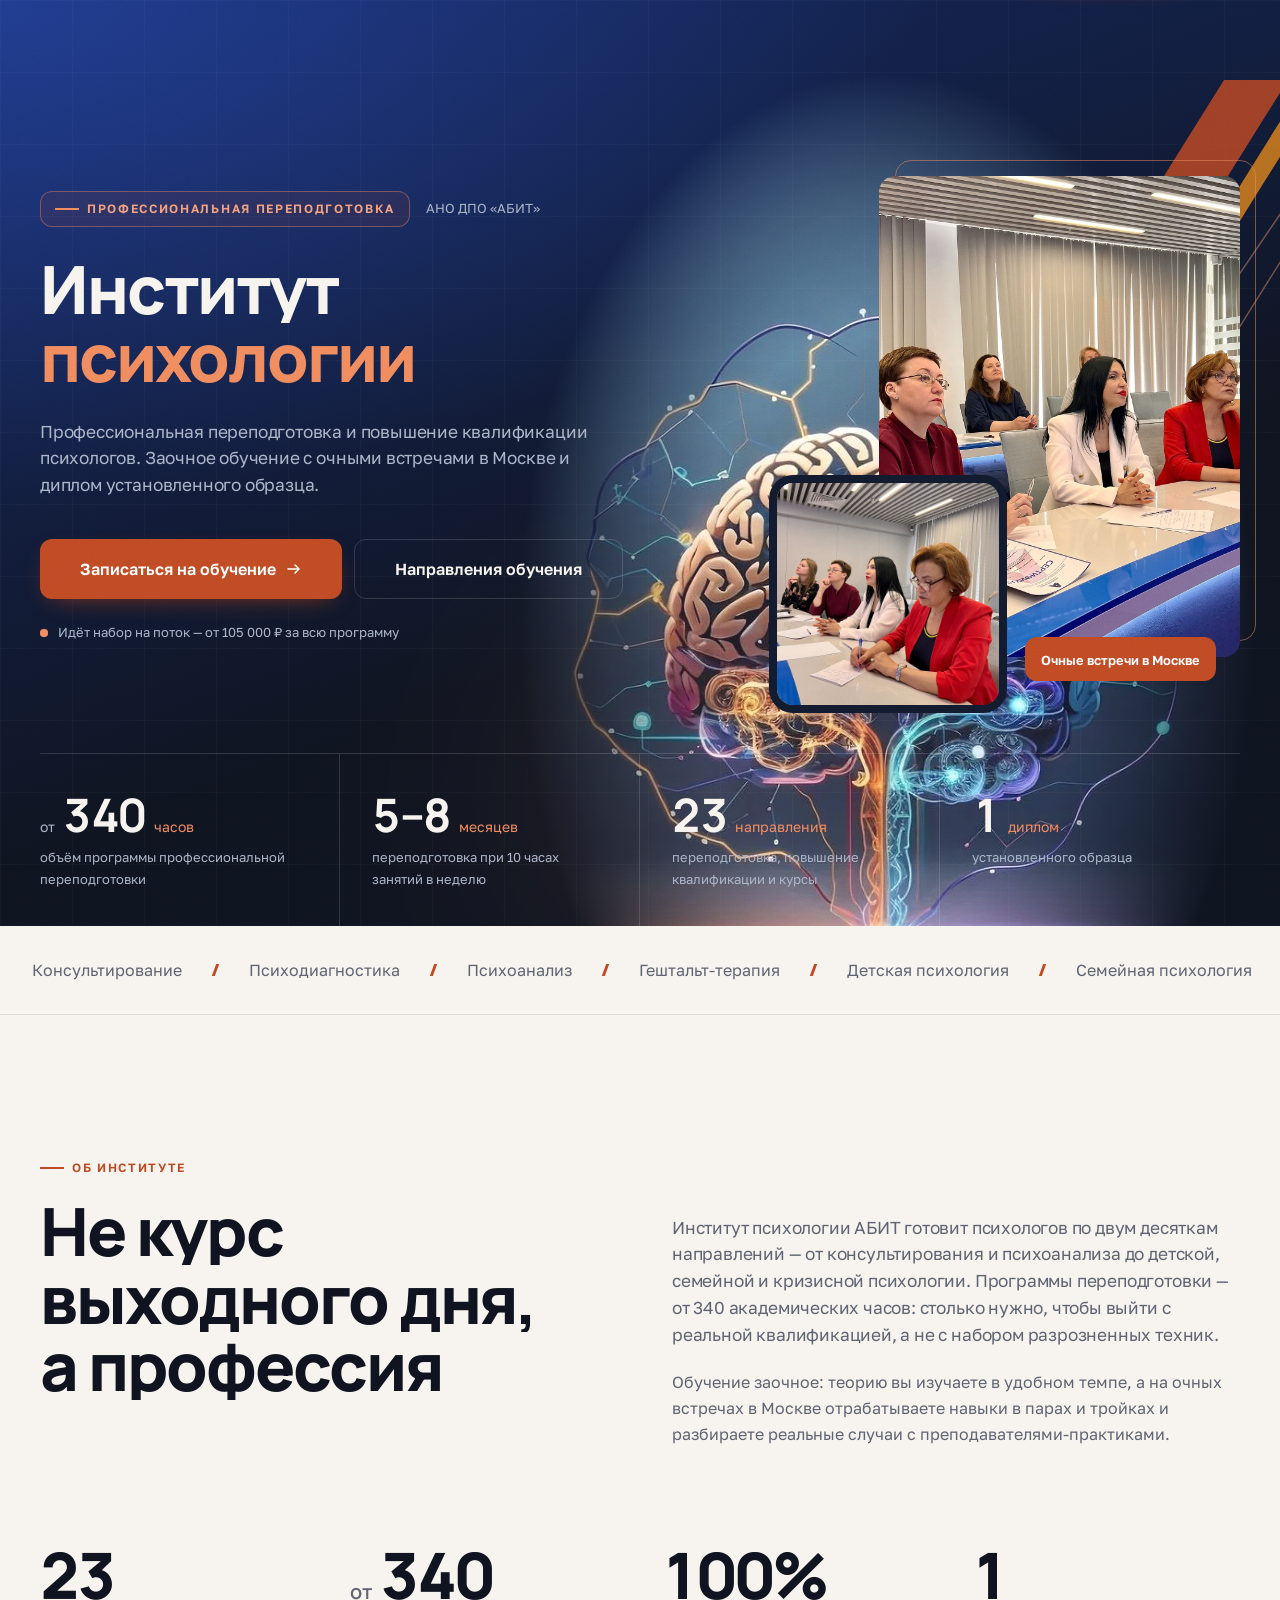
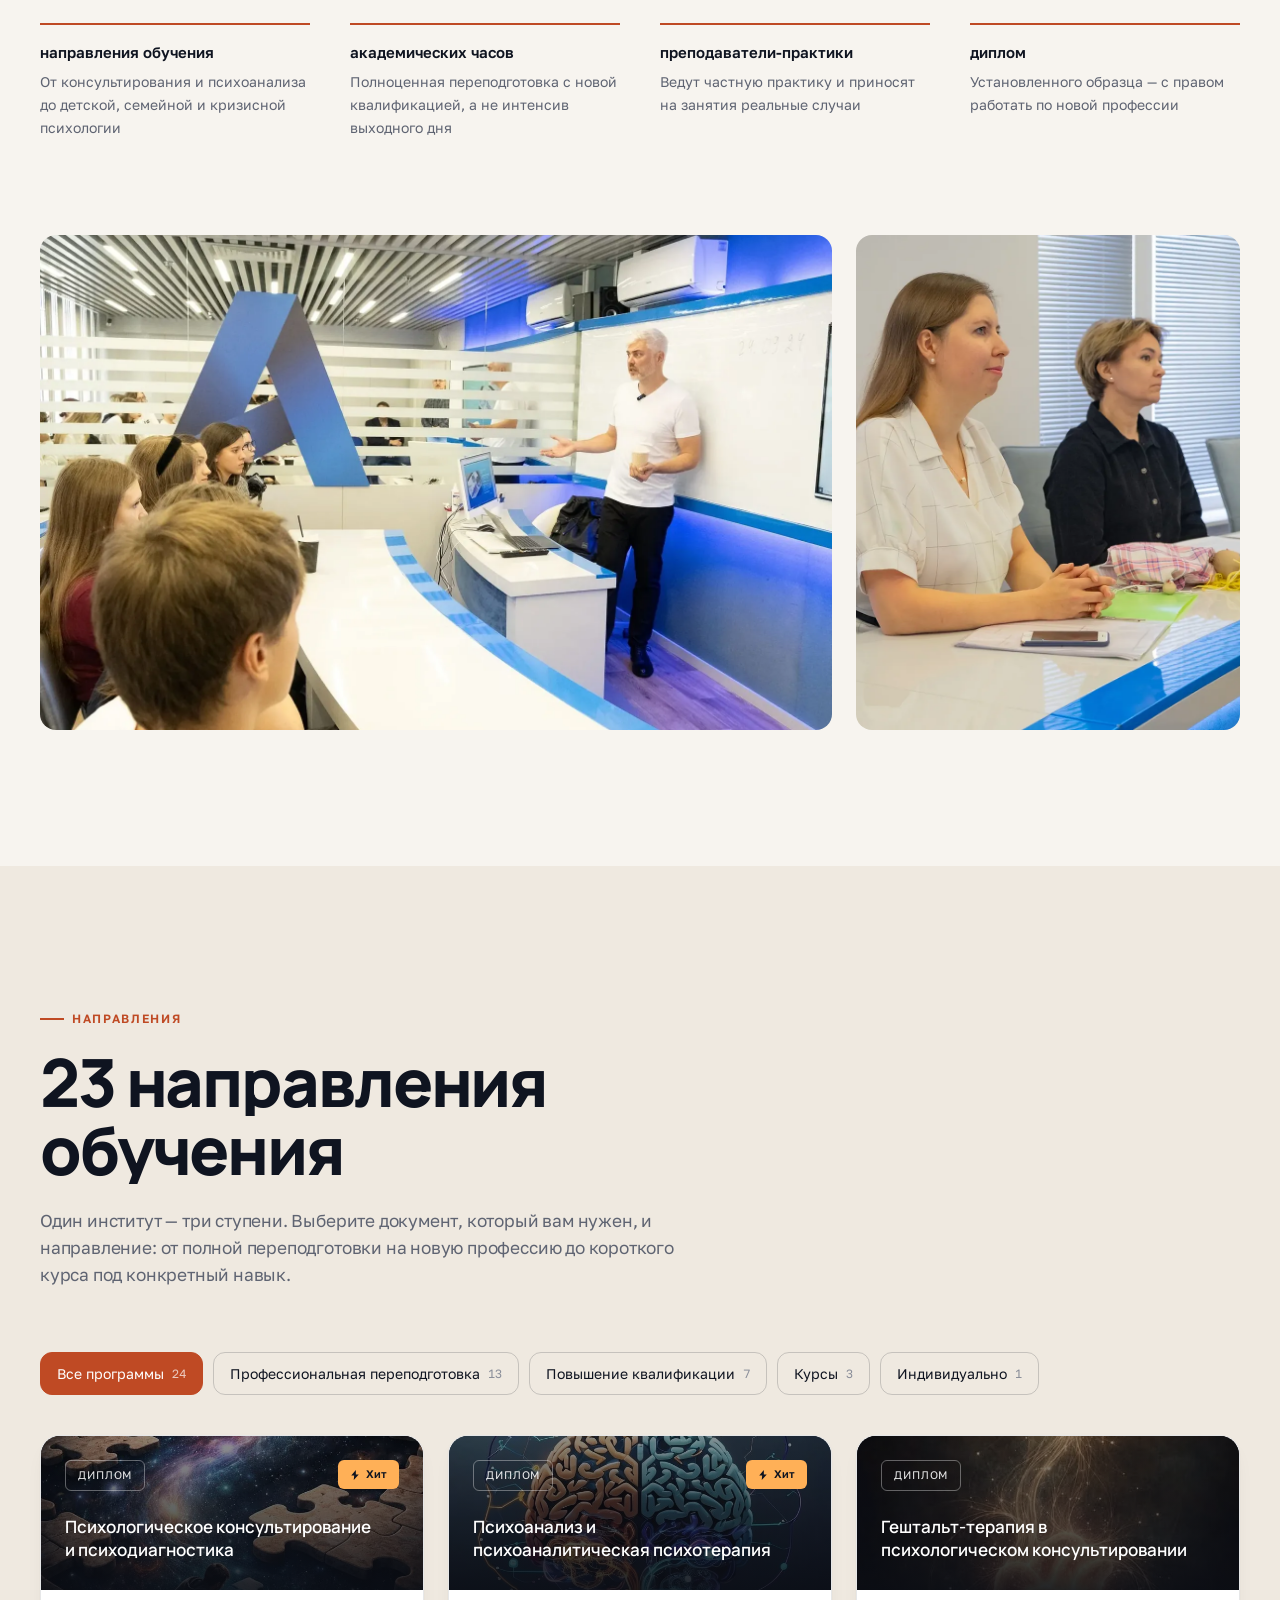
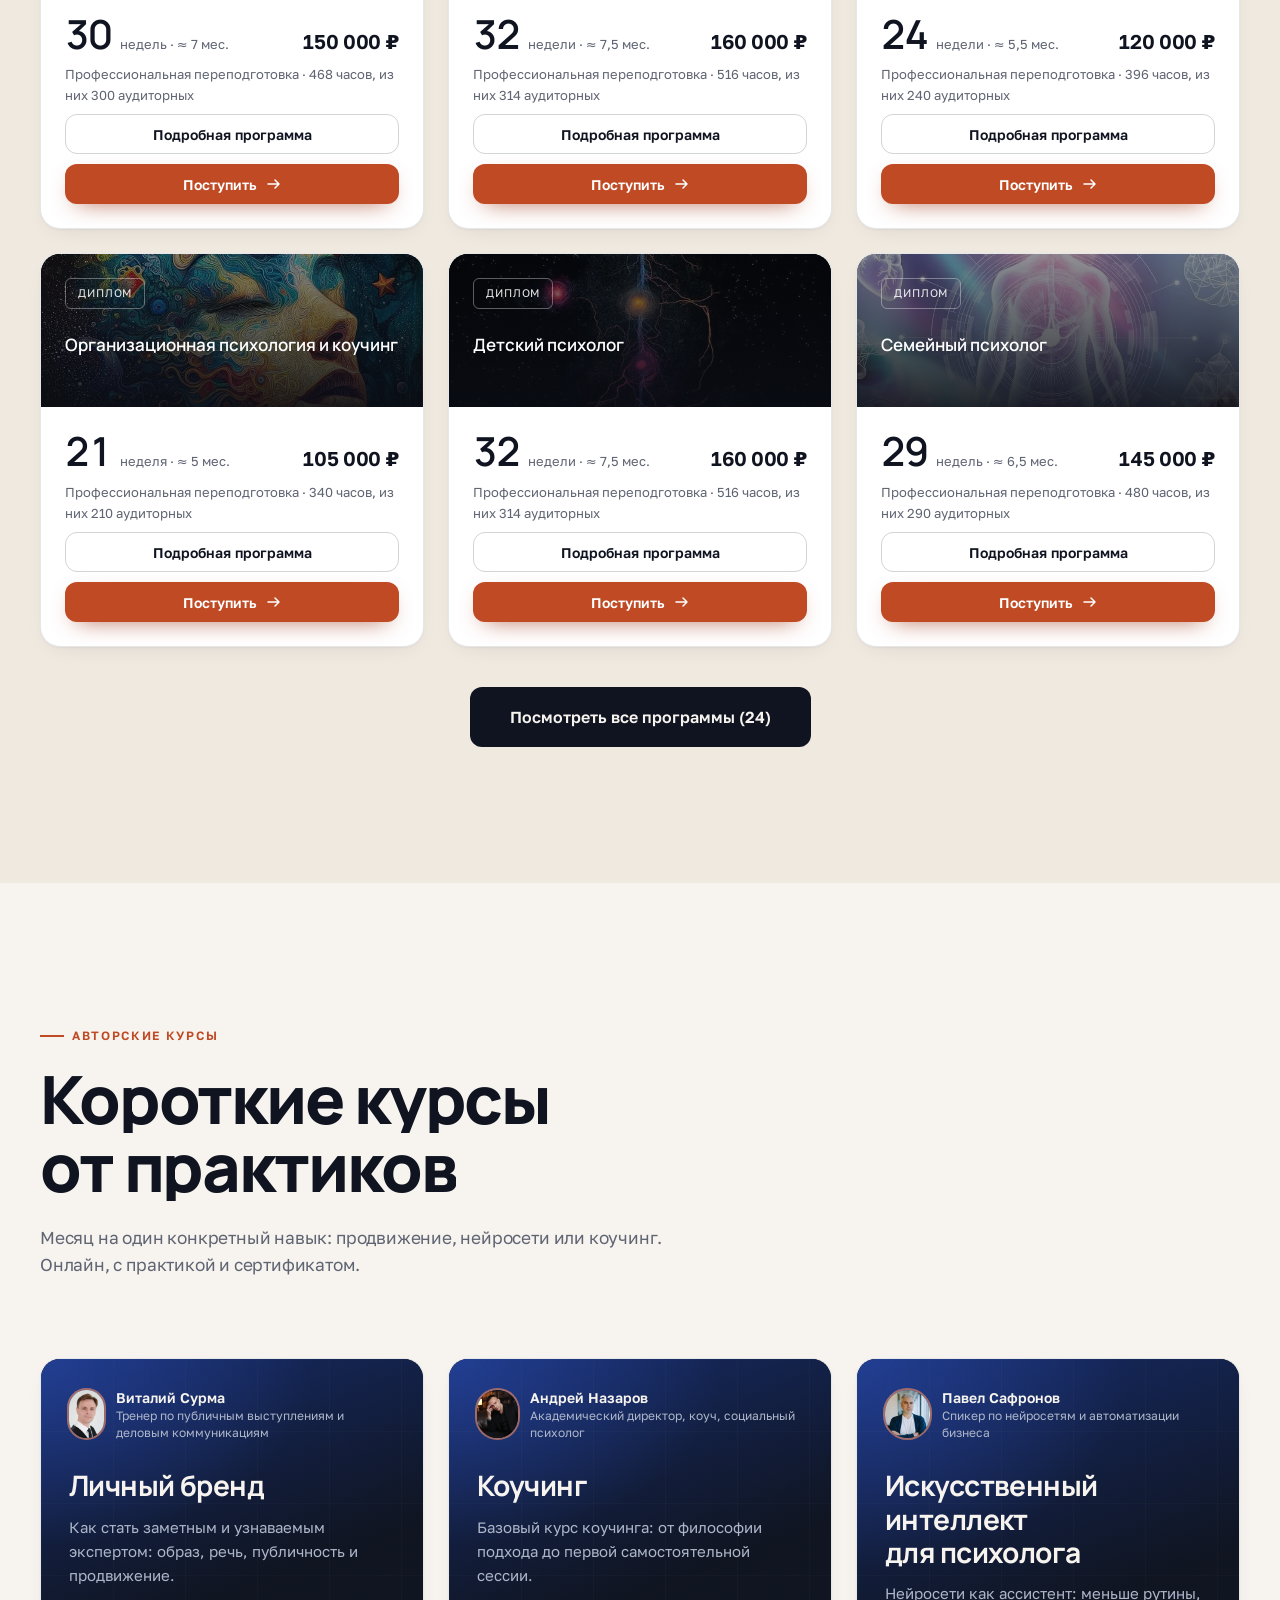
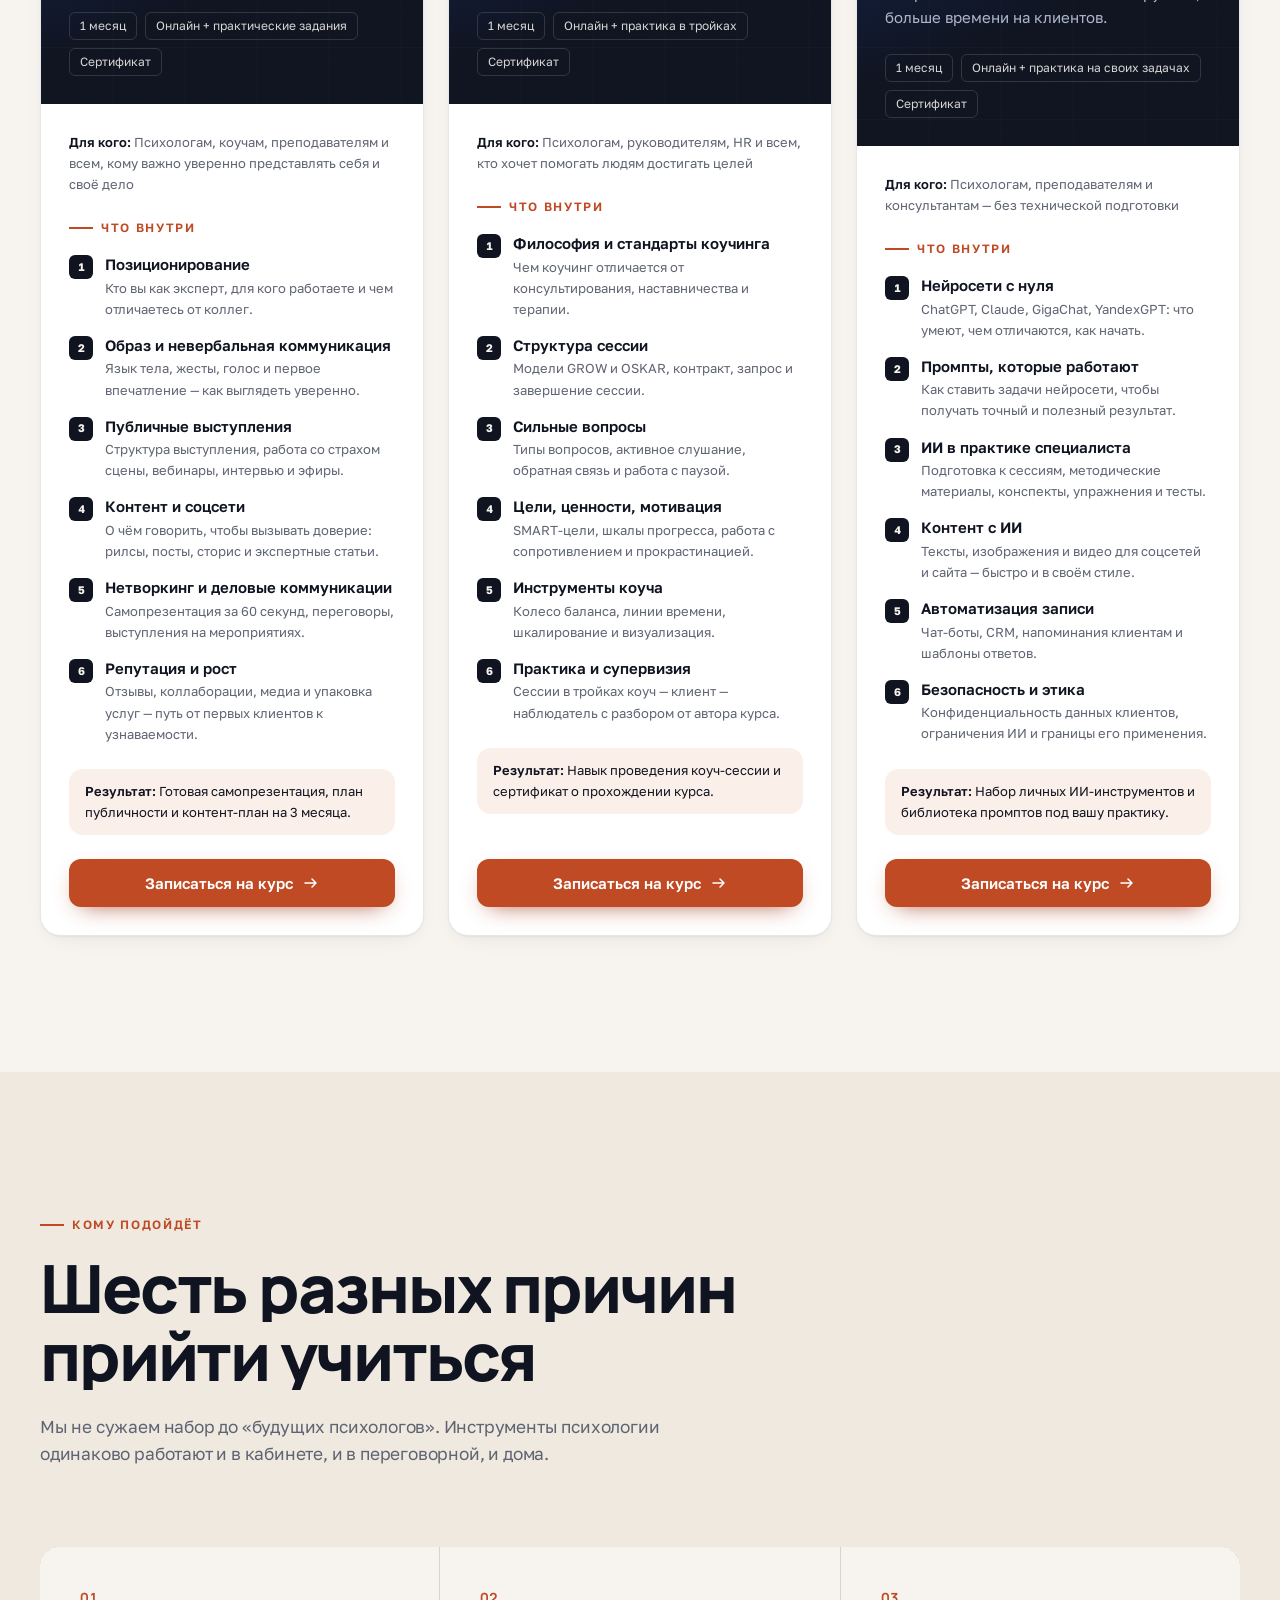
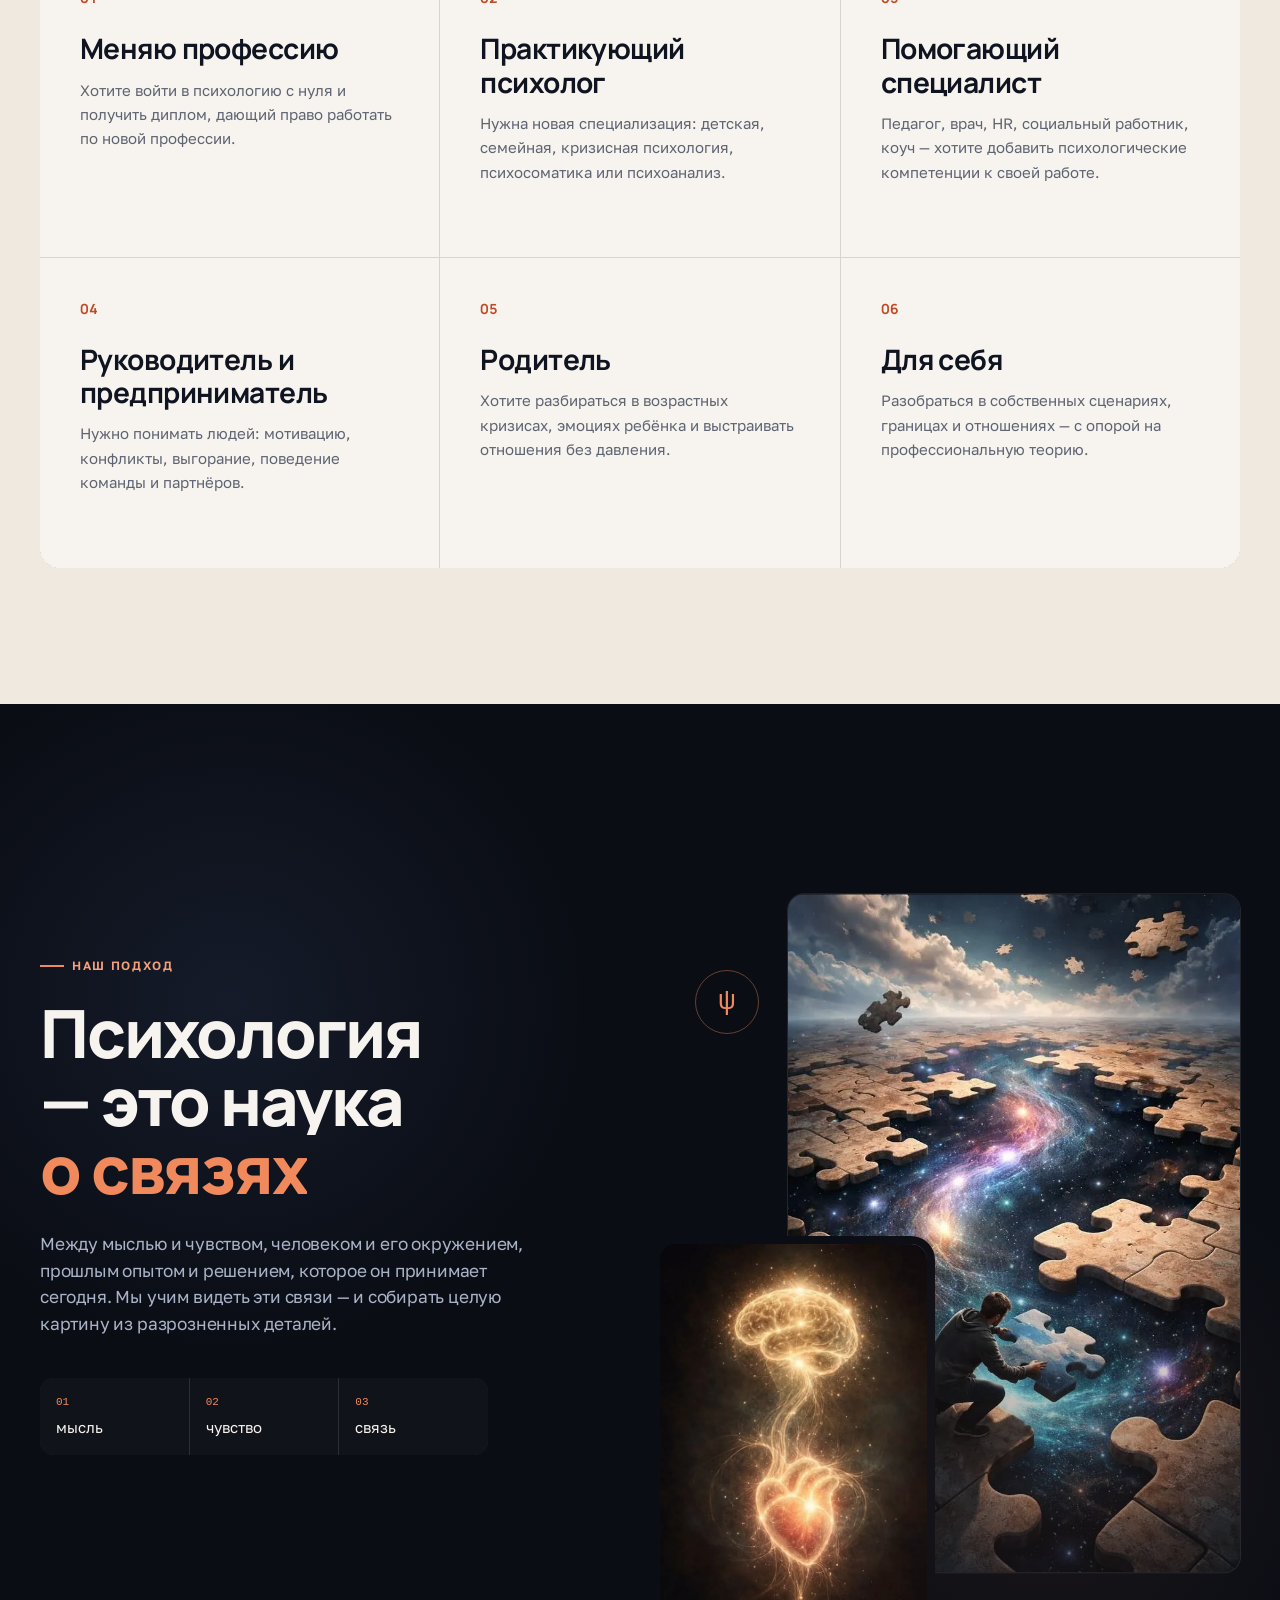
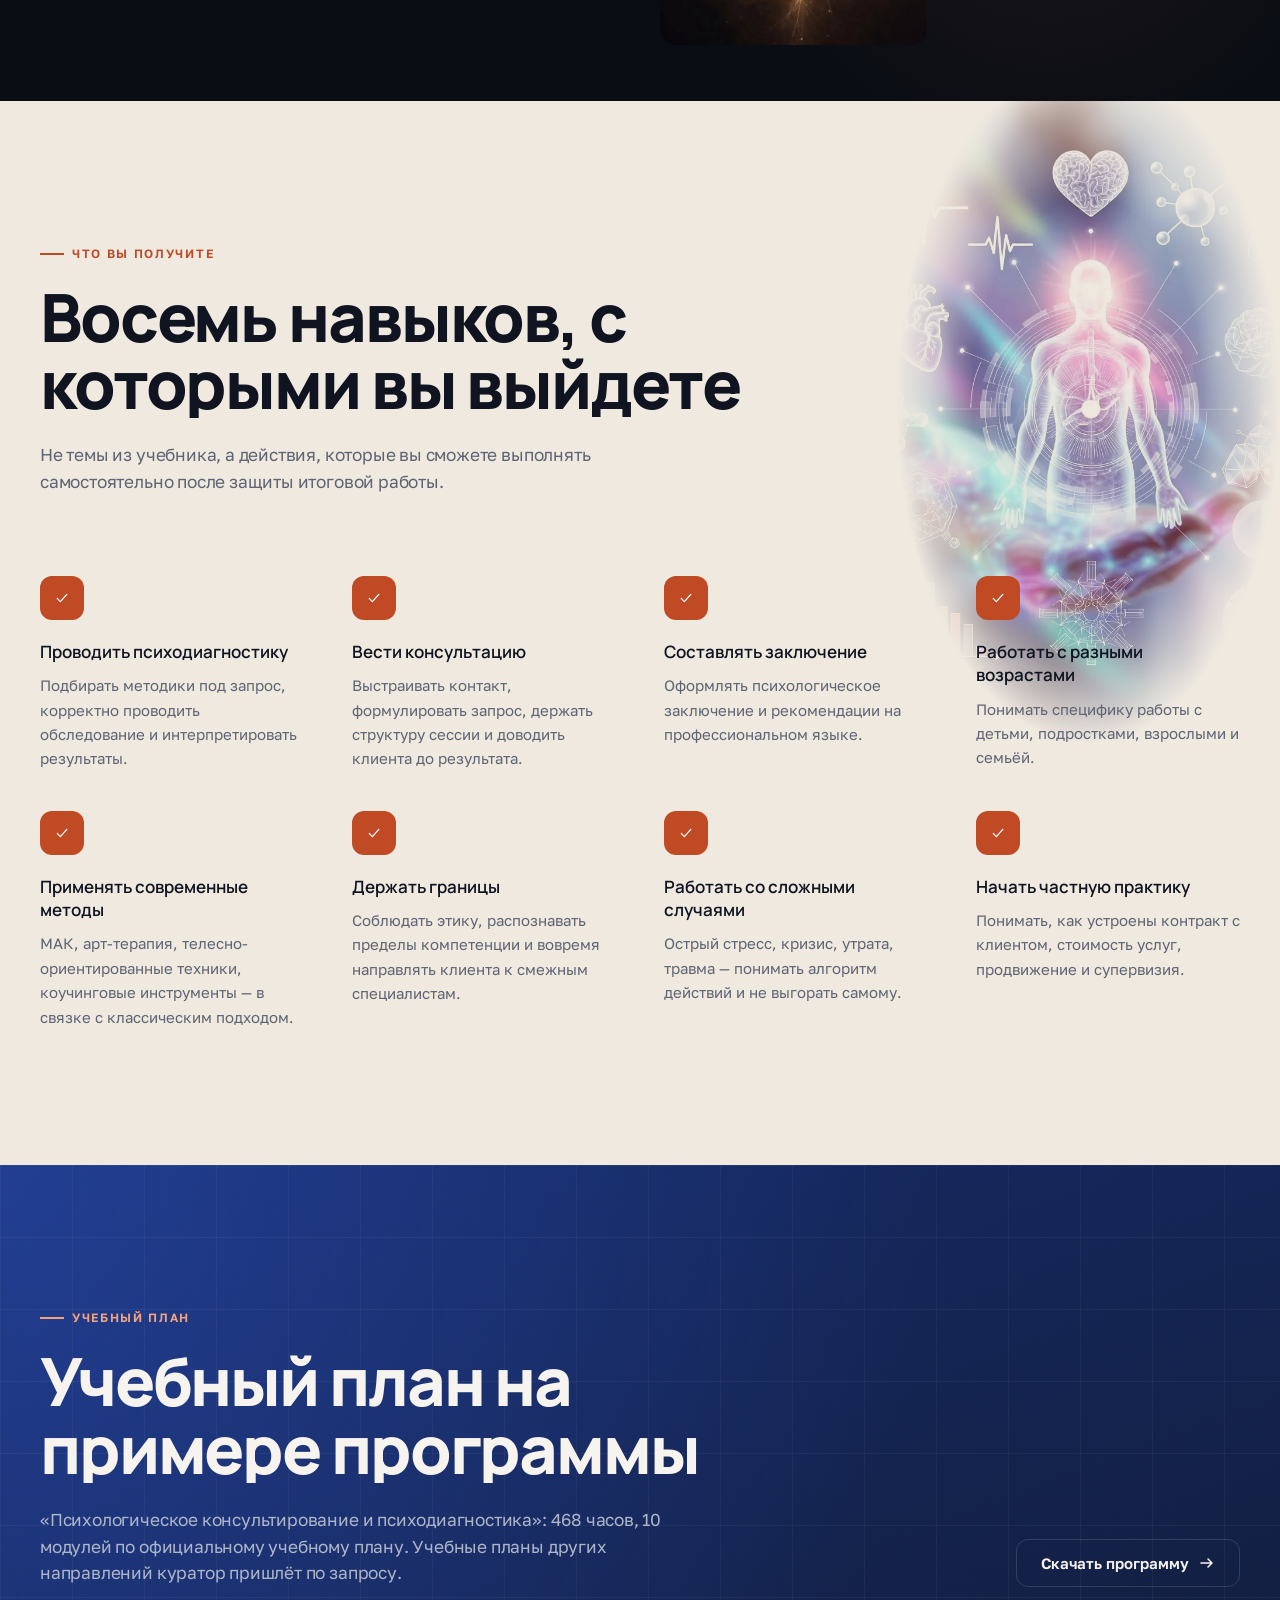
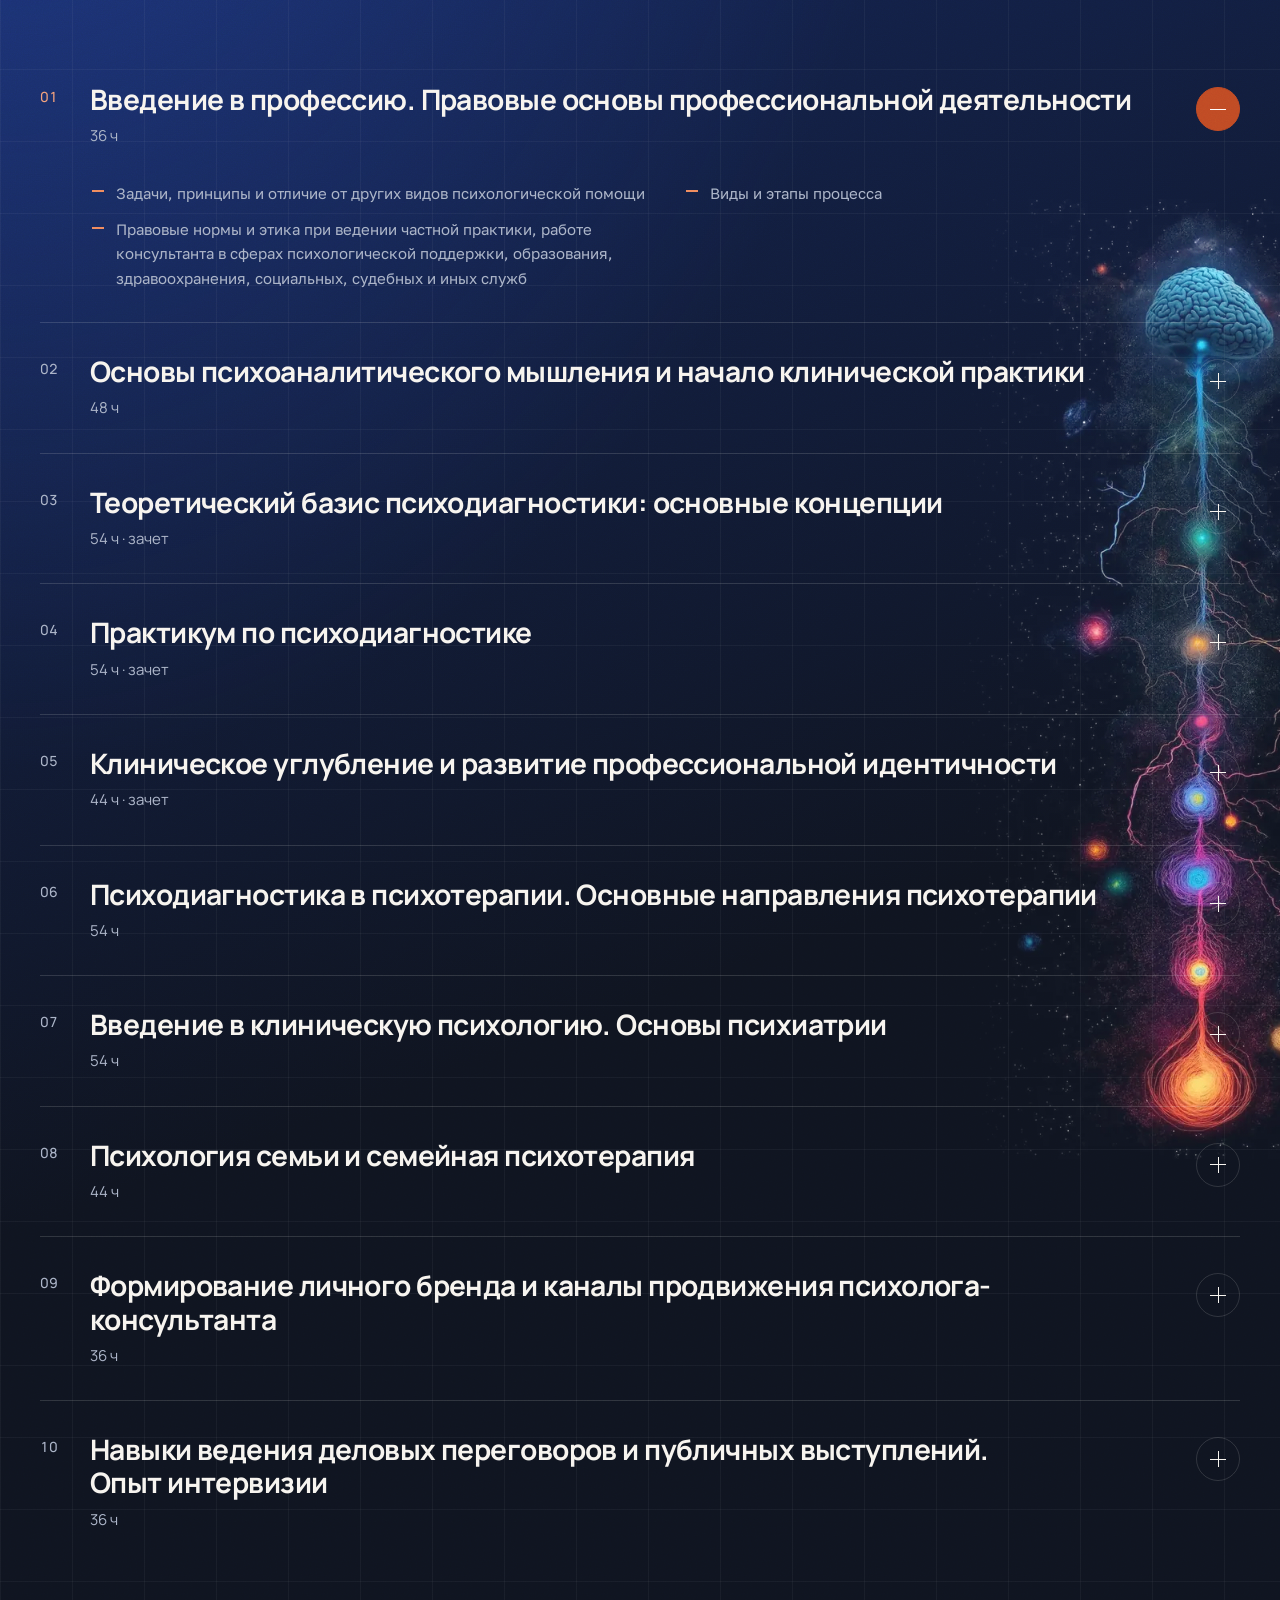
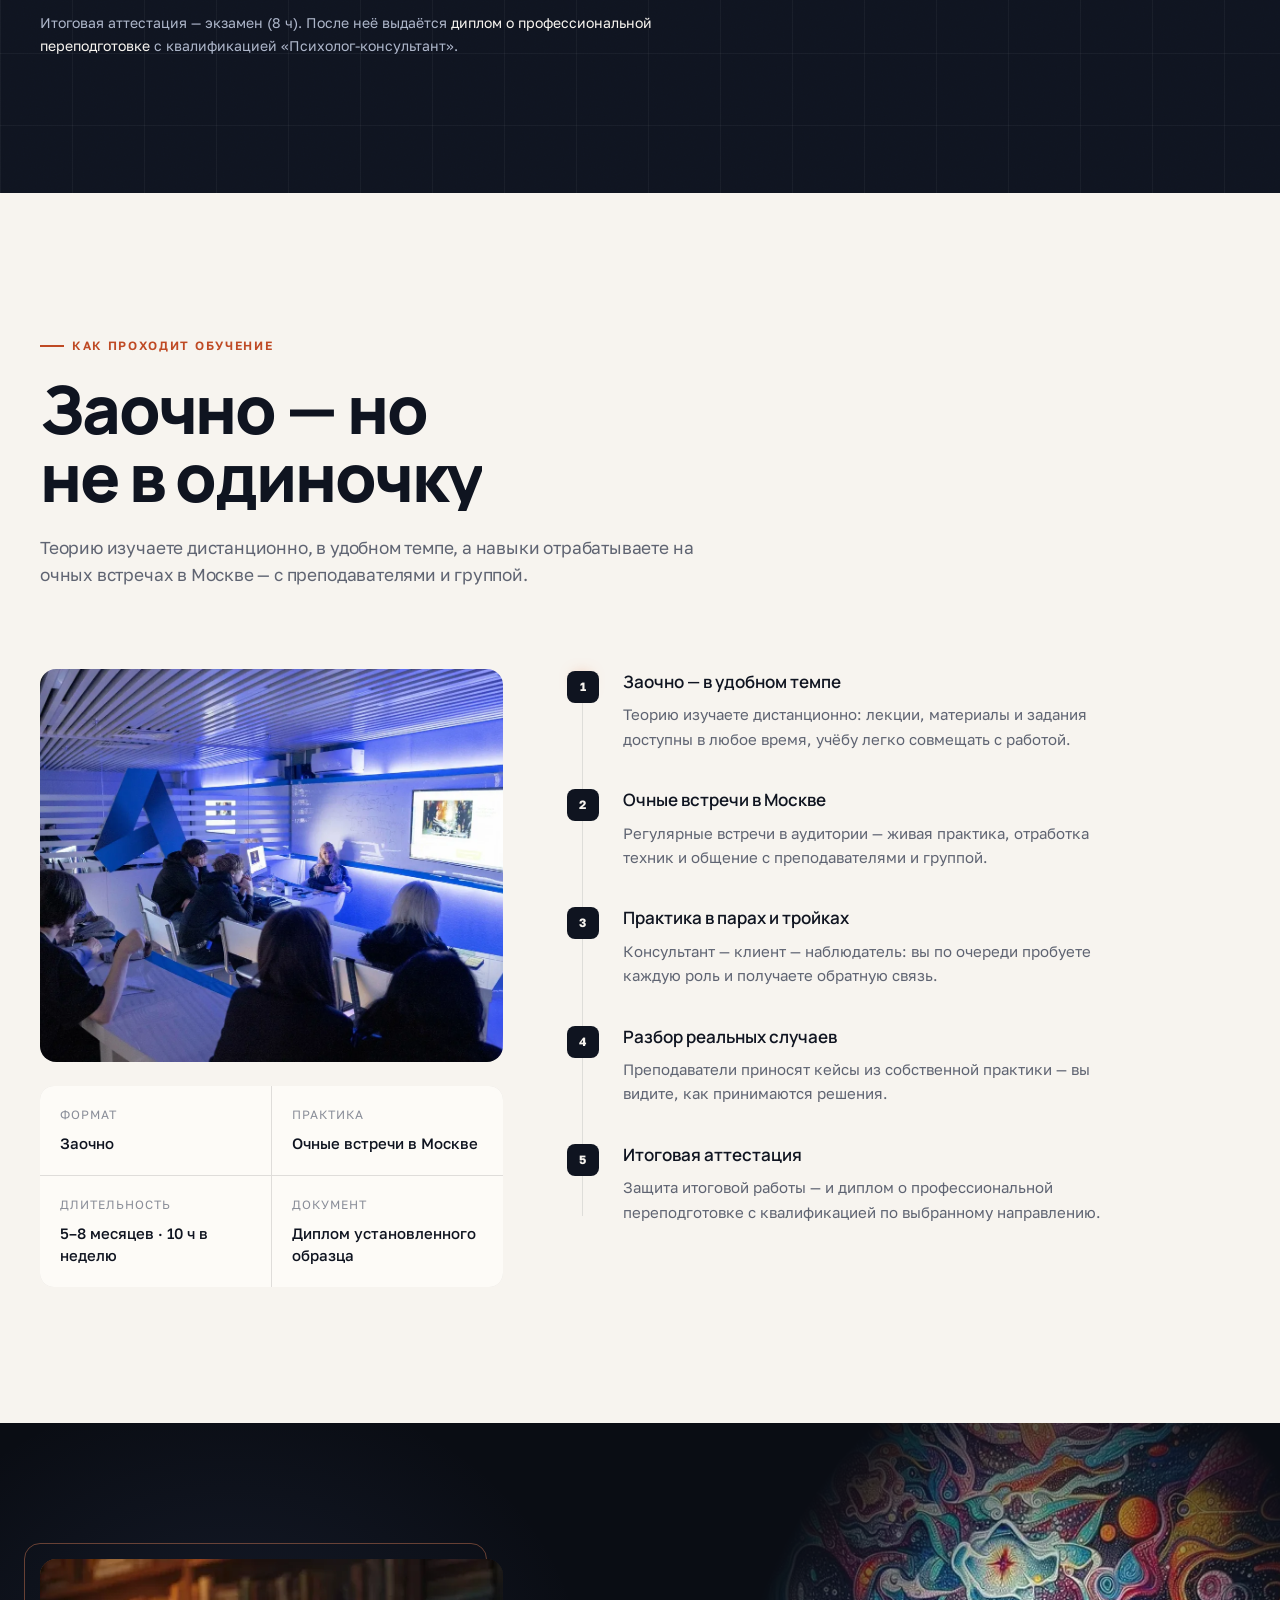
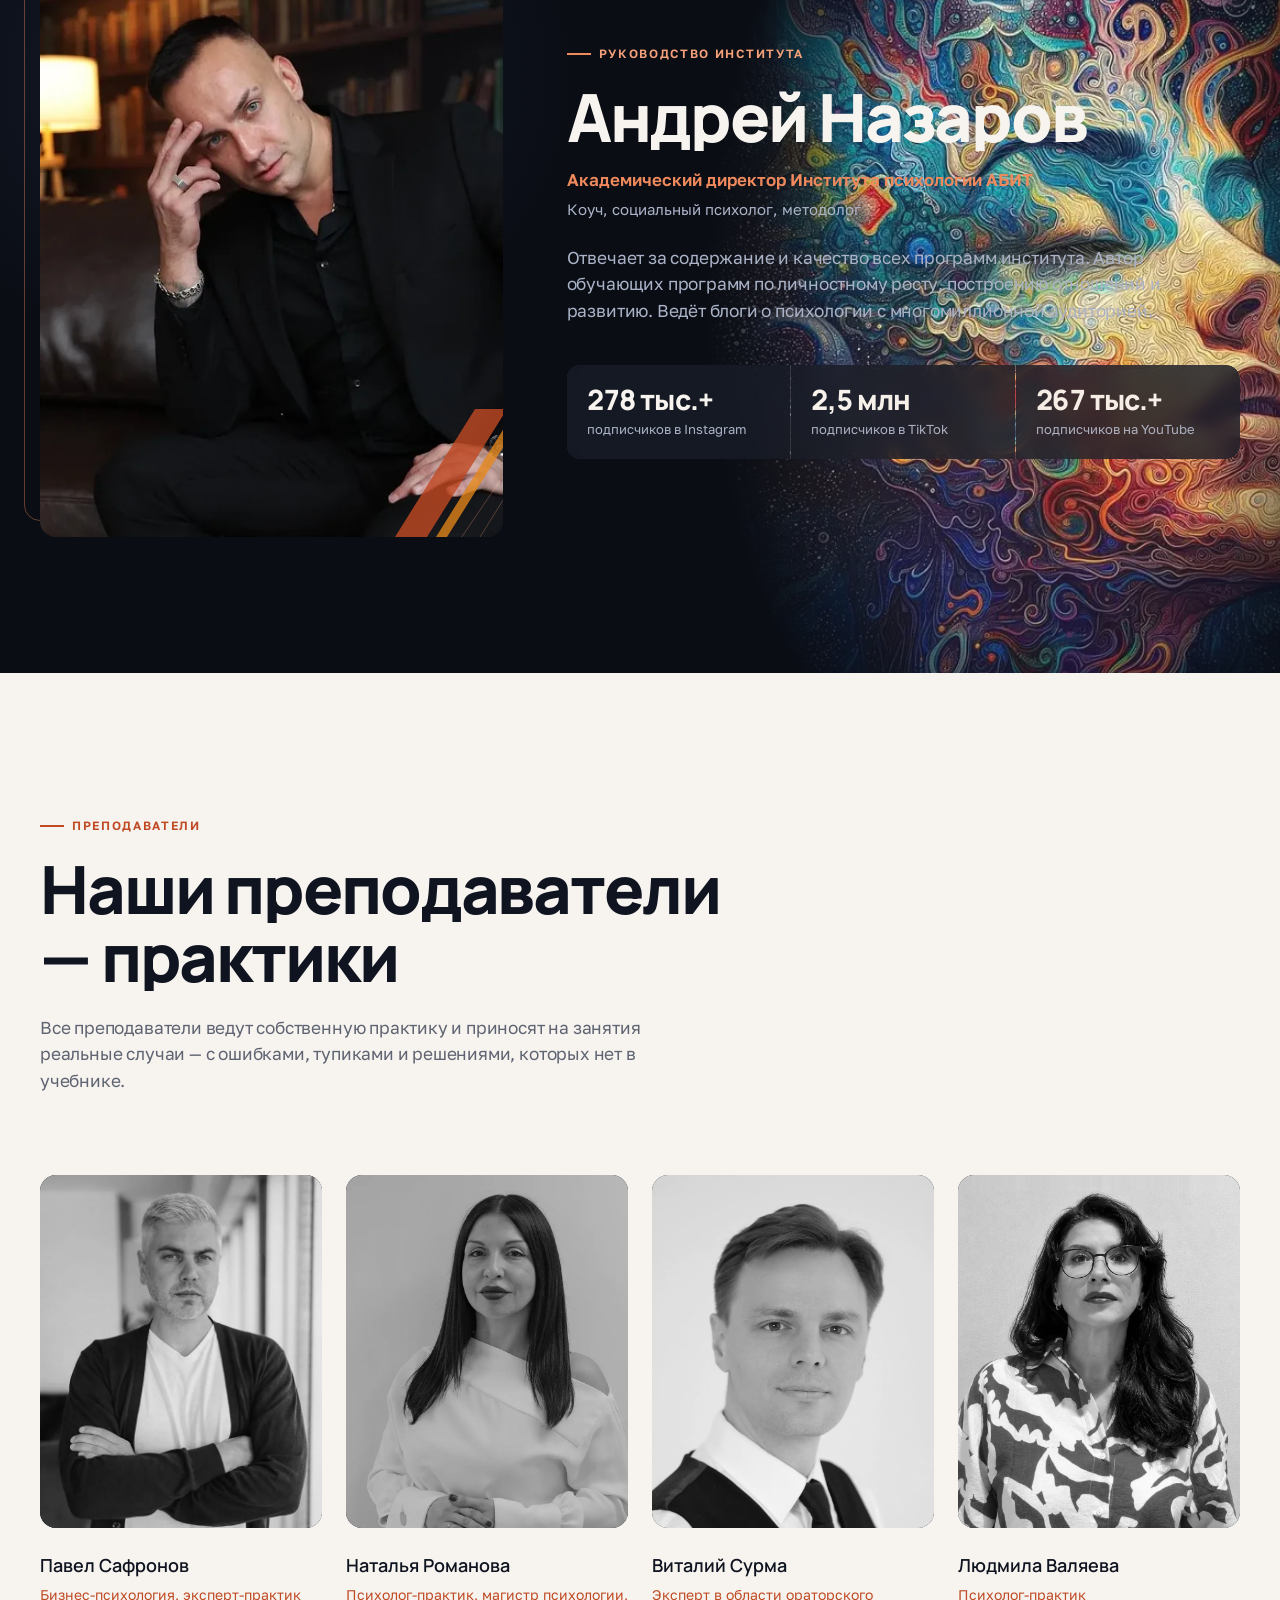
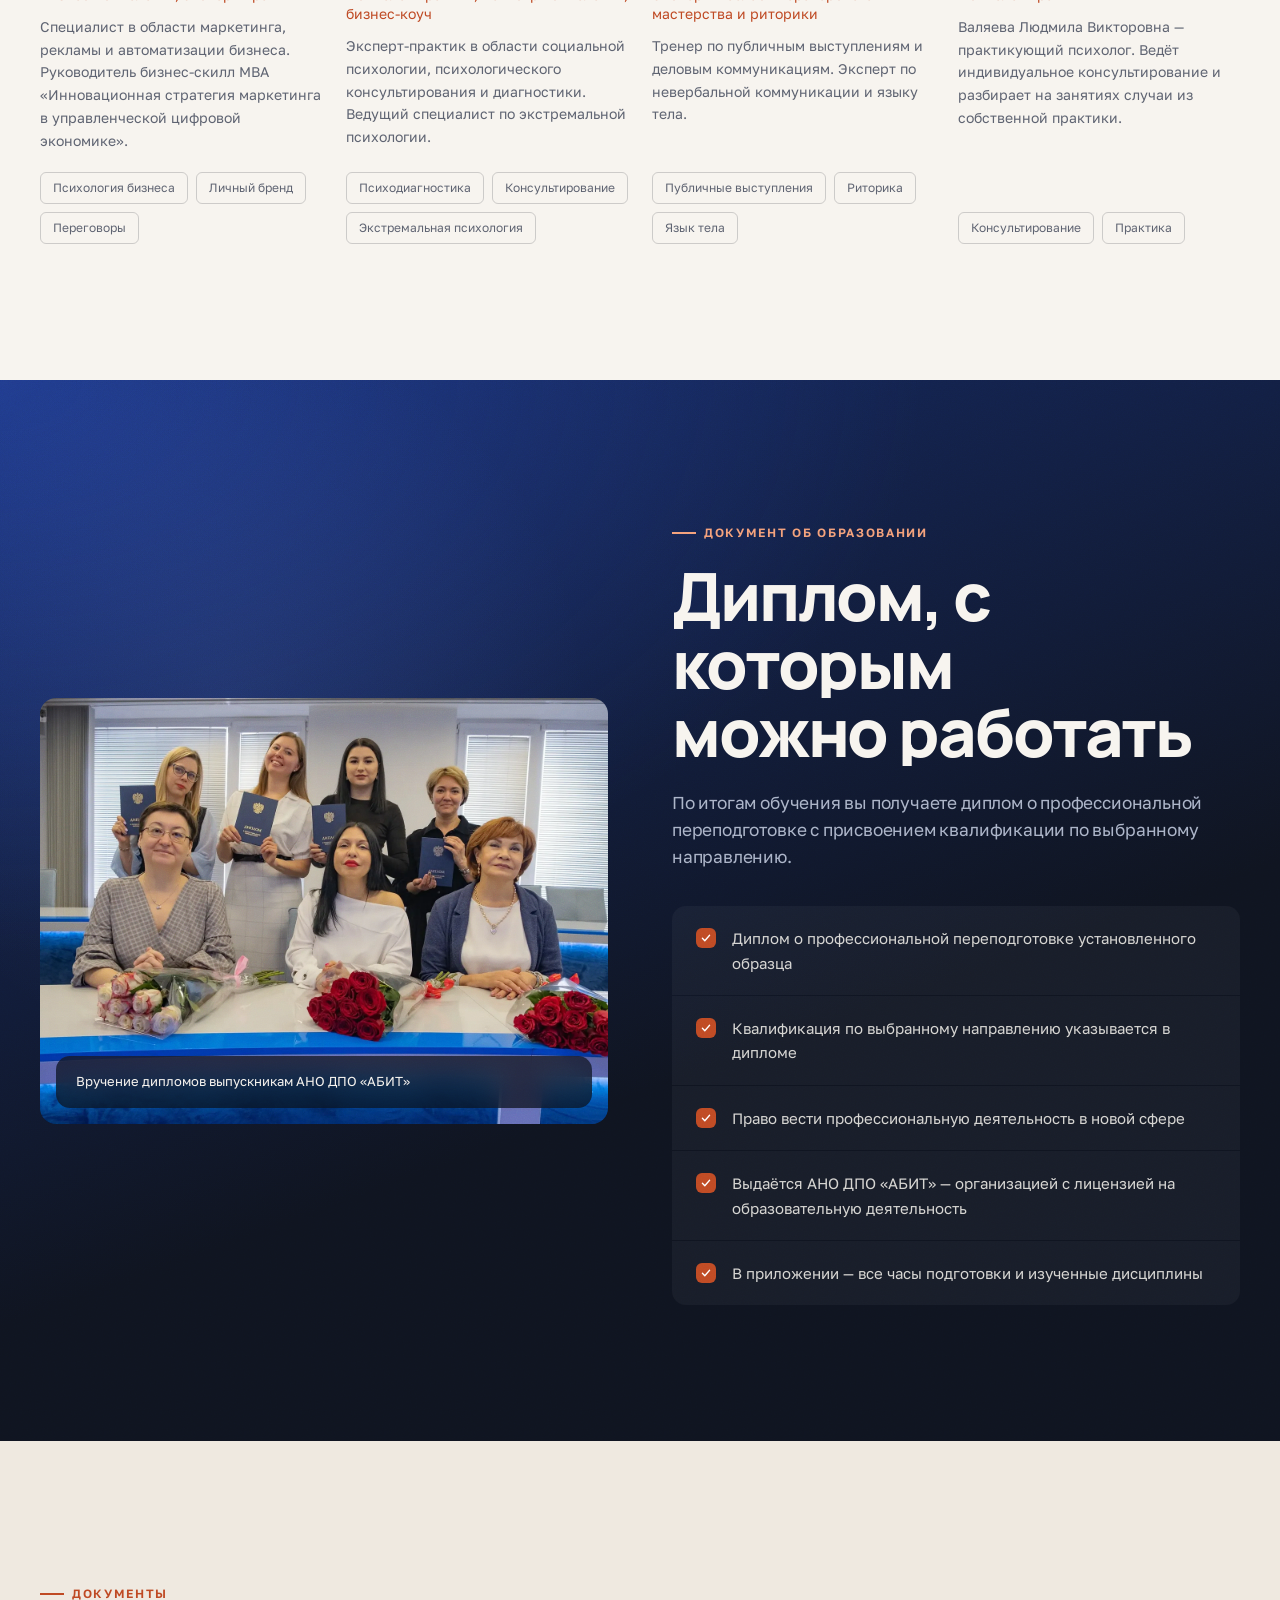
==== commit 262880a1: "Reveal hidden static content and make FAQ work without React Strip Next.js entrance-animation opacit" ====
--- a/abitpsy.ru/index.html
+++ b/abitpsy.ru/index.html
@@ -1,9 +1,92 @@
-<!DOCTYPE html><html lang="ru"><head><meta charSet="utf-8"/><link rel="preconnect" href="index.html" crossorigin=""/><meta name="viewport" content="width=device-width, initial-scale=1"/><link rel="preload" as="image" href="_next/static/media/logo-ar.1ouoc7z3ee97n.webp"/><link rel="preload" as="image" href="_next/static/media/hero-seminar-portrait.2n0-_7lzzm-gd.webp" fetchPriority="high"/><link rel="stylesheet" href="_next/static/chunks/1mx0cpjjw2t5j.css" data-precedence="next"/><link rel="preload" as="script" fetchPriority="low" href="_next/static/chunks/30rkezs3-j8uf.js"/><script src="_next/static/chunks/27jktro2p5rq9.js" async=""></script><script src="_next/static/chunks/31iarpvmym1z2.js" async=""></script><script src="_next/static/chunks/3n2n0kdz7qf-n.js" async=""></script><script src="_next/static/chunks/turbopack-3ojynd9wqpy-c.js" async=""></script><script src="_next/static/chunks/360qox18laca2.js" async=""></script><script src="_next/static/chunks/3wunvy5y4n5jx.js" async=""></script><script src="_next/static/chunks/05-c3ty_6dwfk.js" async=""></script><script src="_next/static/chunks/14mrh2-p_w84d.js" async=""></script><script src="_next/static/chunks/3xtouamhbi9b6.js" async=""></script><script src="_next/static/chunks/0xqtkywgy1ygf.js" async=""></script><meta name="theme-color" content="#0f1420"/><title>Институт психологии АБИТ в Москве — обучение на психолога с дипломом</title><meta name="description" content="Институт психологии АБИТ в Москве: профессиональная переподготовка и повышение квалификации психологов. Заочно с очными встречами, диплом установленного образца."/><meta name="author" content="АНО ДПО «АБИТ»"/><meta name="keywords" content="институт психологии,институт психологии Москва,институт психологии АБИТ,обучение на психолога,обучение психологии в Москве,профессиональная переподготовка психолог,курсы психолога с дипломом,психолог-консультант обучение,повышение квалификации психологов,заочное обучение психологии,ДПО психология,Зеленоград"/><meta name="robots" content="index, follow"/><meta name="googlebot" content="index, follow, max-video-preview:-1, max-image-preview:large, max-snippet:-1"/><link rel="canonical" href="index.html"/><meta property="og:title" content="Институт психологии АБИТ в Москве — обучение на психолога с дипломом"/><meta property="og:description" content="Институт психологии АБИТ в Москве: профессиональная переподготовка и повышение квалификации психологов. Заочно с очными встречами, диплом установленного образца."/><meta property="og:url" content="https://abitpsy.ru/"/><meta property="og:site_name" content="Институт психологии АБИТ"/><meta property="og:locale" content="ru_RU"/><meta property="og:image" content="https://abitpsy.ru/opengraph-image?700d8714ed6a86f3"/><meta property="og:image:type" content="image/png"/><meta property="og:image:width" content="1200"/><meta property="og:image:height" content="630"/><meta property="og:image:alt" content="Институт психологии АБИТ — АНО ДПО «АБИТ»"/><meta property="og:type" content="website"/><meta name="twitter:card" content="summary_large_image"/><meta name="twitter:title" content="Институт психологии АБИТ в Москве — обучение на психолога с дипломом"/><meta name="twitter:description" content="Институт психологии АБИТ в Москве: профессиональная переподготовка и повышение квалификации психологов. Заочно с очными встречами, диплом установленного образца."/><meta name="twitter:image" content="https://abitpsy.ru/twitter-image?4f4655fc634eec0c"/><meta name="twitter:image:alt" content="Институт психологии АБИТ — АНО ДПО «АБИТ»"/><meta name="twitter:image:type" content="image/png"/><meta name="twitter:image:width" content="1200"/><meta name="twitter:image:height" content="630"/><link rel="icon" href="favicon.ico%3Ffavicon.2ek0vo2g967vw.ico" sizes="256x256" type="image/x-icon"/><link rel="icon" href="icon.png%3Ficon.30zxnfl1invyp.png" sizes="512x512" type="image/png"/><link rel="apple-touch-icon" href="apple-icon.png%3Fapple-icon.1skf9jua35j_v.png" sizes="180x180" type="image/png"/><script src="_next/static/chunks/0cz1d0mv5g_q7.js" noModule=""></script><script type="application/ld+json">{"@context": "https://schema.org", "@type": ["EducationalOrganization", "LocalBusiness"], "@id": "https://abitpsy.ru/#local", "name": "Институт психологии АБИТ", "url": "https://abitpsy.ru/", "parentOrganization": {"@id": "https://abitpsy.ru/#organization"}, "telephone": "+7 495 981-56-01", "email": "abit.official@yandex.ru", "image": "https://abitpsy.ru/icon.png", "priceRange": "₽₽", "address": {"@type": "PostalAddress", "streetAddress": "Савелкинский проезд, д. 4", "addressLocality": "Зеленоград, Москва", "postalCode": "124482", "addressCountry": "RU"}, "sameAs": ["https://t.me/abitpsy"], "knowsAbout": ["психологическое консультирование", "психодиагностика", "детская психология", "семейная психология", "нейропсихология", "кризисная психология", "коучинг"]}</script><script type="application/ld+json">{"@context": "https://schema.org", "@type": "FAQPage", "mainEntity": [{"@type": "Question", "name": "Нужно ли психологическое образование, чтобы поступить?", "acceptedAnswer": {"@type": "Answer", "text": "Нет. Программы профессиональной переподготовки рассчитаны в том числе на тех, кто приходит из другой профессии. Достаточно диплома о высшем или среднем профессиональном образовании — по любому направлению. Если вы ещё студент, подойдёт справка из вуза или колледжа."}}, {"@type": "Question", "name": "Какой документ я получу?", "acceptedAnswer": {"@type": "Answer", "text": "По программам переподготовки — диплом о профессиональной переподготовке установленного образца с квалификацией по выбранному направлению. По программам повышения квалификации — удостоверение."}}, {"@type": "Question", "name": "Как проходит заочное обучение?", "acceptedAnswer": {"@type": "Answer", "text": "Теорию вы изучаете дистанционно, в удобное время: лекции, материалы и задания доступны онлайн. Дополнительно проходят очные встречи в Москве — для практики, отработки техник и общения с преподавателями. Учёбу легко совмещать с работой."}}, {"@type": "Question", "name": "Где проходят очные встречи?", "acceptedAnswer": {"@type": "Answer", "text": "В Москве, в Зеленограде: Савелкинский проезд, д. 4, бизнес-центр «Зеленоград», 3 этаж. Расписание встреч куратор сообщает при поступлении."}}, {"@type": "Question", "name": "Как выбрать направление?", "acceptedAnswer": {"@type": "Answer", "text": "Запишитесь на бесплатную консультацию — куратор расспросит о вашем опыте и целях и подскажет, какая программа подойдёт: от психологического консультирования до детской, семейной или кризисной психологии."}}, {"@type": "Question", "name": "Смогу ли я после обучения вести частную практику?", "acceptedAnswer": {"@type": "Answer", "text": "Да. Программы дают квалификацию и практические инструменты. В рамках обучения разбираем контракт с клиентом, этику, границы компетенции и профессиональное развитие через супервизию."}}, {"@type": "Question", "name": "Кто преподаёт?", "acceptedAnswer": {"@type": "Answer", "text": "Практикующие специалисты: психологи-консультанты, коучи, эксперты по бизнес-психологии и деловым коммуникациям. Содержание программ курирует академический директор института Андрей Назаров."}}]}</script><script type="application/ld+json">{"@context": "https://schema.org", "@type": "ItemList", "name": "Программы Института психологии АБИТ", "itemListElement": [{"@type": "ListItem", "position": 1, "item": {"@type": "Course", "name": "Психологическое консультирование и психодиагностика — профессиональная переподготовка", "description": "Профессиональная переподготовка в Институте психологии АБИТ: заочно с очными встречами в Москве. Документ: диплом о профессиональной переподготовке.", "provider": {"@id": "https://abitpsy.ru/#organization"}, "url": "https://abitpsy.ru/#catalog", "educationalCredentialAwarded": "Диплом о профессиональной переподготовке", "inLanguage": "ru", "hasCourseInstance": {"@type": "CourseInstance", "courseMode": "blended", "location": {"@type": "Place", "name": "Институт психологии АБИТ", "address": "Москва, Зеленоград, Савелкинский проезд, д. 4"}}}}, {"@type": "ListItem", "position": 2, "item": {"@type": "Course", "name": "Психоанализ и психоаналитическая психотерапия — профессиональная переподготовка", "description": "Профессиональная переподготовка в Институте психологии АБИТ: заочно с очными встречами в Москве. Документ: диплом о профессиональной переподготовке.", "provider": {"@id": "https://abitpsy.ru/#organization"}, "url": "https://abitpsy.ru/#catalog", "educationalCredentialAwarded": "Диплом о профессиональной переподготовке", "inLanguage": "ru", "hasCourseInstance": {"@type": "CourseInstance", "courseMode": "blended", "location": {"@type": "Place", "name": "Институт психологии АБИТ", "address": "Москва, Зеленоград, Савелкинский проезд, д. 4"}}}}, {"@type": "ListItem", "position": 3, "item": {"@type": "Course", "name": "Гештальт-терапия в психологическом консультировании — профессиональная переподготовка", "description": "Профессиональная переподготовка в Институте психологии АБИТ: заочно с очными встречами в Москве. Документ: диплом о профессиональной переподготовке.", "provider": {"@id": "https://abitpsy.ru/#organization"}, "url": "https://abitpsy.ru/#catalog", "educationalCredentialAwarded": "Диплом о профессиональной переподготовке", "inLanguage": "ru", "hasCourseInstance": {"@type": "CourseInstance", "courseMode": "blended", "location": {"@type": "Place", "name": "Институт психологии АБИТ", "address": "Москва, Зеленоград, Савелкинский проезд, д. 4"}}}}, {"@type": "ListItem", "position": 4, "item": {"@type": "Course", "name": "Организационная психология и коучинг — профессиональная переподготовка", "description": "Профессиональная переподготовка в Институте психологии АБИТ: заочно с очными встречами в Москве. Документ: диплом о профессиональной переподготовке.", "provider": {"@id": "https://abitpsy.ru/#organization"}, "url": "https://abitpsy.ru/#catalog", "educationalCredentialAwarded": "Диплом о профессиональной переподготовке", "inLanguage": "ru", "hasCourseInstance": {"@type": "CourseInstance", "courseMode": "blended", "location": {"@type": "Place", "name": "Институт психологии АБИТ", "address": "Москва, Зеленоград, Савелкинский проезд, д. 4"}}}}, {"@type": "ListItem", "position": 5, "item": {"@type": "Course", "name": "Детский психолог — профессиональная переподготовка", "description": "Профессиональная переподготовка в Институте психологии АБИТ: заочно с очными встречами в Москве. Документ: диплом о профессиональной переподготовке.", "provider": {"@id": "https://abitpsy.ru/#organization"}, "url": "https://abitpsy.ru/#catalog", "educationalCredentialAwarded": "Диплом о профессиональной переподготовке", "inLanguage": "ru", "hasCourseInstance": {"@type": "CourseInstance", "courseMode": "blended", "location": {"@type": "Place", "name": "Институт психологии АБИТ", "address": "Москва, Зеленоград, Савелкинский проезд, д. 4"}}}}, {"@type": "ListItem", "position": 6, "item": {"@type": "Course", "name": "Семейный психолог — профессиональная переподготовка", "description": "Профессиональная переподготовка в Институте психологии АБИТ: заочно с очными встречами в Москве. Документ: диплом о профессиональной переподготовке.", "provider": {"@id": "https://abitpsy.ru/#organization"}, "url": "https://abitpsy.ru/#catalog", "educationalCredentialAwarded": "Диплом о профессиональной переподготовке", "inLanguage": "ru", "hasCourseInstance": {"@type": "CourseInstance", "courseMode": "blended", "location": {"@type": "Place", "name": "Институт психологии АБИТ", "address": "Москва, Зеленоград, Савелкинский проезд, д. 4"}}}}, {"@type": "ListItem", "position": 7, "item": {"@type": "Course", "name": "Сексология в психологическом консультировании — профессиональная переподготовка", "description": "Профессиональная переподготовка в Институте психологии АБИТ: заочно с очными встречами в Москве. Документ: диплом о профессиональной переподготовке.", "provider": {"@id": "https://abitpsy.ru/#organization"}, "url": "https://abitpsy.ru/#catalog", "educationalCredentialAwarded": "Диплом о профессиональной переподготовке", "inLanguage": "ru", "hasCourseInstance": {"@type": "CourseInstance", "courseMode": "blended", "location": {"@type": "Place", "name": "Институт психологии АБИТ", "address": "Москва, Зеленоград, Савелкинский проезд, д. 4"}}}}, {"@type": "ListItem", "position": 8, "item": {"@type": "Course", "name": "Педагог-психолог — профессиональная переподготовка", "description": "Профессиональная переподготовка в Институте психологии АБИТ: заочно с очными встречами в Москве. Документ: диплом о профессиональной переподготовке.", "provider": {"@id": "https://abitpsy.ru/#organization"}, "url": "https://abitpsy.ru/#catalog", "educationalCredentialAwarded": "Диплом о профессиональной переподготовке", "inLanguage": "ru", "hasCourseInstance": {"@type": "CourseInstance", "courseMode": "blended", "location": {"@type": "Place", "name": "Институт психологии АБИТ", "address": "Москва, Зеленоград, Савелкинский проезд, д. 4"}}}}, {"@type": "ListItem", "position": 9, "item": {"@type": "Course", "name": "Кризисный психолог — профессиональная переподготовка", "description": "Профессиональная переподготовка в Институте психологии АБИТ: заочно с очными встречами в Москве. Документ: диплом о профессиональной переподготовке.", "provider": {"@id": "https://abitpsy.ru/#organization"}, "url": "https://abitpsy.ru/#catalog", "educationalCredentialAwarded": "Диплом о профессиональной переподготовке", "inLanguage": "ru", "hasCourseInstance": {"@type": "CourseInstance", "courseMode": "blended", "location": {"@type": "Place", "name": "Институт психологии АБИТ", "address": "Москва, Зеленоград, Савелкинский проезд, д. 4"}}}}, {"@type": "ListItem", "position": 10, "item": {"@type": "Course", "name": "Нейропсихолог — профессиональная переподготовка", "description": "Профессиональная переподготовка в Институте психологии АБИТ: заочно с очными встречами в Москве. Документ: диплом о профессиональной переподготовке.", "provider": {"@id": "https://abitpsy.ru/#organization"}, "url": "https://abitpsy.ru/#catalog", "educationalCredentialAwarded": "Диплом о профессиональной переподготовке", "inLanguage": "ru", "hasCourseInstance": {"@type": "CourseInstance", "courseMode": "blended", "location": {"@type": "Place", "name": "Институт психологии АБИТ", "address": "Москва, Зеленоград, Савелкинский проезд, д. 4"}}}}, {"@type": "ListItem", "position": 11, "item": {"@type": "Course", "name": "Детский нейропсихолог — профессиональная переподготовка", "description": "Профессиональная переподготовка в Институте психологии АБИТ: заочно с очными встречами в Москве. Документ: диплом о профессиональной переподготовке.", "provider": {"@id": "https://abitpsy.ru/#organization"}, "url": "https://abitpsy.ru/#catalog", "educationalCredentialAwarded": "Диплом о профессиональной переподготовке", "inLanguage": "ru", "hasCourseInstance": {"@type": "CourseInstance", "courseMode": "blended", "location": {"@type": "Place", "name": "Институт психологии АБИТ", "address": "Москва, Зеленоград, Савелкинский проезд, д. 4"}}}}, {"@type": "ListItem", "position": 12, "item": {"@type": "Course", "name": "Прикладной анализ поведения (АВА-терапия) — профессиональная переподготовка", "description": "Профессиональная переподготовка в Институте психологии АБИТ: заочно с очными встречами в Москве. Документ: диплом о профессиональной переподготовке.", "provider": {"@id": "https://abitpsy.ru/#organization"}, "url": "https://abitpsy.ru/#catalog", "educationalCredentialAwarded": "Диплом о профессиональной переподготовке", "inLanguage": "ru", "hasCourseInstance": {"@type": "CourseInstance", "courseMode": "blended", "location": {"@type": "Place", "name": "Институт психологии АБИТ", "address": "Москва, Зеленоград, Савелкинский проезд, д. 4"}}}}, {"@type": "ListItem", "position": 13, "item": {"@type": "Course", "name": "Психологическое консультирование и психодиагностика — повышение квалификации", "description": "Повышение квалификации в Институте психологии АБИТ: заочно с очными встречами в Москве. Документ: удостоверение о повышении квалификации.", "provider": {"@id": "https://abitpsy.ru/#organization"}, "url": "https://abitpsy.ru/#catalog", "educationalCredentialAwarded": "Удостоверение о повышении квалификации", "inLanguage": "ru", "hasCourseInstance": {"@type": "CourseInstance", "courseMode": "blended", "location": {"@type": "Place", "name": "Институт психологии АБИТ", "address": "Москва, Зеленоград, Савелкинский проезд, д. 4"}}}}, {"@type": "ListItem", "position": 14, "item": {"@type": "Course", "name": "Экстремальная психология — повышение квалификации", "description": "Повышение квалификации в Институте психологии АБИТ: заочно с очными встречами в Москве. Документ: удостоверение о повышении квалификации.", "provider": {"@id": "https://abitpsy.ru/#organization"}, "url": "https://abitpsy.ru/#catalog", "educationalCredentialAwarded": "Удостоверение о повышении квалификации", "inLanguage": "ru", "hasCourseInstance": {"@type": "CourseInstance", "courseMode": "blended", "location": {"@type": "Place", "name": "Институт психологии АБИТ", "address": "Москва, Зеленоград, Савелкинский проезд, д. 4"}}}}, {"@type": "ListItem", "position": 15, "item": {"@type": "Course", "name": "Семейная диагностика и консультирование — повышение квалификации", "description": "Повышение квалификации в Институте психологии АБИТ: заочно с очными встречами в Москве. Документ: удостоверение о повышении квалификации.", "provider": {"@id": "https://abitpsy.ru/#organization"}, "url": "https://abitpsy.ru/#catalog", "educationalCredentialAwarded": "Удостоверение о повышении квалификации", "inLanguage": "ru", "hasCourseInstance": {"@type": "CourseInstance", "courseMode": "blended", "location": {"@type": "Place", "name": "Институт психологии АБИТ", "address": "Москва, Зеленоград, Савелкинский проезд, д. 4"}}}}, {"@type": "ListItem", "position": 16, "item": {"@type": "Course", "name": "Психология управления в бизнесе — повышение квалификации", "description": "Повышение квалификации в Институте психологии АБИТ: заочно с очными встречами в Москве. Документ: удостоверение о повышении квалификации.", "provider": {"@id": "https://abitpsy.ru/#organization"}, "url": "https://abitpsy.ru/#catalog", "educationalCredentialAwarded": "Удостоверение о повышении квалификации", "inLanguage": "ru", "hasCourseInstance": {"@type": "CourseInstance", "courseMode": "blended", "location": {"@type": "Place", "name": "Институт психологии АБИТ", "address": "Москва, Зеленоград, Савелкинский проезд, д. 4"}}}}, {"@type": "ListItem", "position": 17, "item": {"@type": "Course", "name": "Гендерная психология и сексология — повышение квалификации", "description": "Повышение квалификации в Институте психологии АБИТ: заочно с очными встречами в Москве. Документ: удостоверение о повышении квалификации.", "provider": {"@id": "https://abitpsy.ru/#organization"}, "url": "https://abitpsy.ru/#catalog", "educationalCredentialAwarded": "Удостоверение о повышении квалификации", "inLanguage": "ru", "hasCourseInstance": {"@type": "CourseInstance", "courseMode": "blended", "location": {"@type": "Place", "name": "Институт психологии АБИТ", "address": "Москва, Зеленоград, Савелкинский проезд, д. 4"}}}}, {"@type": "ListItem", "position": 18, "item": {"@type": "Course", "name": "Детская психология — повышение квалификации", "description": "Повышение квалификации в Институте психологии АБИТ: заочно с очными встречами в Москве. Документ: удостоверение о повышении квалификации.", "provider": {"@id": "https://abitpsy.ru/#organization"}, "url": "https://abitpsy.ru/#catalog", "educationalCredentialAwarded": "Удостоверение о повышении квалификации", "inLanguage": "ru", "hasCourseInstance": {"@type": "CourseInstance", "courseMode": "blended", "location": {"@type": "Place", "name": "Институт психологии АБИТ", "address": "Москва, Зеленоград, Савелкинский проезд, д. 4"}}}}, {"@type": "ListItem", "position": 19, "item": {"@type": "Course", "name": "Психология личностного роста, коуч, тренинг — повышение квалификации", "description": "Повышение квалификации в Институте психологии АБИТ: заочно с очными встречами в Москве. Документ: удостоверение о повышении квалификации.", "provider": {"@id": "https://abitpsy.ru/#organization"}, "url": "https://abitpsy.ru/#catalog", "educationalCredentialAwarded": "Удостоверение о повышении квалификации", "inLanguage": "ru", "hasCourseInstance": {"@type": "CourseInstance", "courseMode": "blended", "location": {"@type": "Place", "name": "Институт психологии АБИТ", "address": "Москва, Зеленоград, Савелкинский проезд, д. 4"}}}}, {"@type": "ListItem", "position": 20, "item": {"@type": "Course", "name": "Личный бренд", "description": "Курс в Институте психологии АБИТ: заочно с очными встречами в Москве. Документ: сертификат.", "provider": {"@id": "https://abitpsy.ru/#organization"}, "url": "https://abitpsy.ru/#catalog", "educationalCredentialAwarded": "Сертификат", "inLanguage": "ru", "hasCourseInstance": {"@type": "CourseInstance", "courseMode": "blended", "location": {"@type": "Place", "name": "Институт психологии АБИТ", "address": "Москва, Зеленоград, Савелкинский проезд, д. 4"}}}}, {"@type": "ListItem", "position": 21, "item": {"@type": "Course", "name": "Искусственный интеллект для психолога", "description": "Курс в Институте психологии АБИТ: заочно с очными встречами в Москве. Документ: сертификат.", "provider": {"@id": "https://abitpsy.ru/#organization"}, "url": "https://abitpsy.ru/#catalog", "educationalCredentialAwarded": "Сертификат", "inLanguage": "ru", "hasCourseInstance": {"@type": "CourseInstance", "courseMode": "blended", "location": {"@type": "Place", "name": "Институт психологии АБИТ", "address": "Москва, Зеленоград, Савелкинский проезд, д. 4"}}}}]}</script><script type="application/ld+json">{"@context": "https://schema.org", "@type": "EducationEvent", "name": "Встреча выпускников: психолог в 2026 году — куда растёт профессия", "startDate": "2026-11-14T15:00:00+03:00", "eventStatus": "https://schema.org/EventScheduled", "eventAttendanceMode": "https://schema.org/OfflineEventAttendanceMode", "isAccessibleForFree": true, "location": {"@type": "Place", "name": "БЦ «Зеленоград», 3 этаж", "address": {"@type": "PostalAddress", "streetAddress": "Савелкинский проезд, д. 4", "addressLocality": "Зеленоград, Москва", "postalCode": "124482", "addressCountry": "RU"}}, "performer": {"@type": "Person", "name": "Лариса Викторовна Калачева"}, "organizer": {"@id": "https://abitpsy.ru/#organization"}, "url": "https://abitpsy.ru/#meetings", "offers": {"@type": "Offer", "price": 0, "priceCurrency": "RUB", "availability": "https://schema.org/InStock", "url": "https://abitpsy.ru/#meetings"}, "description": "Бесплатная встреча для психологов в Институте психологии АБИТ. Спикер: Лариса Викторовна Калачева."}</script><script type="application/ld+json">{"@context": "https://schema.org", "@type": "EducationEvent", "name": "Психолог в соцсетях: как вести блог, собирать аудиторию и не нарушать этику", "startDate": "2026-11-26T19:00:00+03:00", "eventStatus": "https://schema.org/EventScheduled", "eventAttendanceMode": "https://schema.org/OfflineEventAttendanceMode", "isAccessibleForFree": true, "location": {"@type": "Place", "name": "БЦ «Зеленоград», 3 этаж", "address": {"@type": "PostalAddress", "streetAddress": "Савелкинский проезд, д. 4", "addressLocality": "Зеленоград, Москва", "postalCode": "124482", "addressCountry": "RU"}}, "performer": {"@type": "Person", "name": "Андрей Назаров"}, "organizer": {"@id": "https://abitpsy.ru/#organization"}, "url": "https://abitpsy.ru/#meetings", "offers": {"@type": "Offer", "price": 0, "priceCurrency": "RUB", "availability": "https://schema.org/InStock", "url": "https://abitpsy.ru/#meetings"}, "description": "Бесплатная встреча для психологов в Институте психологии АБИТ. Спикер: Андрей Назаров."}</script><script type="application/ld+json">{"@context": "https://schema.org", "@type": "EducationEvent", "name": "ИИ в практике психолога: помощник, а не замена", "startDate": "2026-12-10T19:00:00+03:00", "eventStatus": "https://schema.org/EventScheduled", "eventAttendanceMode": "https://schema.org/OfflineEventAttendanceMode", "isAccessibleForFree": true, "location": {"@type": "Place", "name": "БЦ «Зеленоград», 3 этаж", "address": {"@type": "PostalAddress", "streetAddress": "Савелкинский проезд, д. 4", "addressLocality": "Зеленоград, Москва", "postalCode": "124482", "addressCountry": "RU"}}, "performer": {"@type": "Person", "name": "Павел Сафронов"}, "organizer": {"@id": "https://abitpsy.ru/#organization"}, "url": "https://abitpsy.ru/#meetings", "offers": {"@type": "Offer", "price": 0, "priceCurrency": "RUB", "availability": "https://schema.org/InStock", "url": "https://abitpsy.ru/#meetings"}, "description": "Бесплатная встреча для психологов в Институте психологии АБИТ. Спикер: Павел Сафронов."}</script><script type="application/ld+json">{"@context": "https://schema.org", "@type": "EducationEvent", "name": "Голос и язык тела психолога: как говорить, чтобы вам доверяли", "startDate": "2027-01-21T19:00:00+03:00", "eventStatus": "https://schema.org/EventScheduled", "eventAttendanceMode": "https://schema.org/OfflineEventAttendanceMode", "isAccessibleForFree": true, "location": {"@type": "Place", "name": "БЦ «Зеленоград», 3 этаж", "address": {"@type": "PostalAddress", "streetAddress": "Савелкинский проезд, д. 4", "addressLocality": "Зеленоград, Москва", "postalCode": "124482", "addressCountry": "RU"}}, "performer": {"@type": "Person", "name": "Виталий Сурма"}, "organizer": {"@id": "https://abitpsy.ru/#organization"}, "url": "https://abitpsy.ru/#meetings", "offers": {"@type": "Offer", "price": 0, "priceCurrency": "RUB", "availability": "https://schema.org/InStock", "url": "https://abitpsy.ru/#meetings"}, "description": "Бесплатная встреча для психологов в Институте психологии АБИТ. Спикер: Виталий Сурма."}</script><script type="application/ld+json">{"@context": "https://schema.org", "@type": "EducationEvent", "name": "Тревога в эпоху неопределённости: как помогать, когда тревожно всем", "startDate": "2027-02-04T19:00:00+03:00", "eventStatus": "https://schema.org/EventScheduled", "eventAttendanceMode": "https://schema.org/OfflineEventAttendanceMode", "isAccessibleForFree": true, "location": {"@type": "Place", "name": "БЦ «Зеленоград», 3 этаж", "address": {"@type": "PostalAddress", "streetAddress": "Савелкинский проезд, д. 4", "addressLocality": "Зеленоград, Москва", "postalCode": "124482", "addressCountry": "RU"}}, "performer": {"@type": "Person", "name": "Людмила Валяева"}, "organizer": {"@id": "https://abitpsy.ru/#organization"}, "url": "https://abitpsy.ru/#meetings", "offers": {"@type": "Offer", "price": 0, "priceCurrency": "RUB", "availability": "https://schema.org/InStock", "url": "https://abitpsy.ru/#meetings"}, "description": "Бесплатная встреча для психологов в Институте психологии АБИТ. Спикер: Людмила Валяева."}</script><meta name="geo.region" content="RU-MOW"/><meta name="geo.placename" content="Москва, Зеленоград"/><link rel="alternate" type="text/plain" title="llms.txt" href="llms.txt"/></head><body class="antialiased"><div hidden=""><!--$--><!--/$--></div><script type="application/ld+json">{"@context":"https://schema.org","@type":"EducationalOrganization","@id":"https://abitpsy.ru/#organization","name":"Институт психологии АБИТ","legalName":"Автономная некоммерческая организация дополнительного профессионального образования «Академия бизнеса и инновационных технологий»","alternateName":["АБИТ","АНО ДПО «АБИТ»"],"url":"https://abitpsy.ru","logo":{"@type":"ImageObject","url":"https://abitpsy.ru/icon.png","width":512,"height":512},"image":"https://abitpsy.ru/icon.png","description":"Институт психологии АБИТ в Москве: профессиональная переподготовка и повышение квалификации психологов. Заочно с очными встречами, диплом установленного образца.","telephone":"+7 495 981-56-01","email":"abit.official@yandex.ru","address":{"@type":"PostalAddress","streetAddress":"Савелкинский проезд, д. 4","addressLocality":"Зеленоград, Москва","postalCode":"124482","addressCountry":"RU"},"taxID":"7735165160","areaServed":"RU","sameAs":["https://t.me/abitpsy"]}</script><script type="application/ld+json">{"@context":"https://schema.org","@type":"WebSite","@id":"https://abitpsy.ru/#website","url":"https://abitpsy.ru","name":"Институт психологии АБИТ","inLanguage":"ru-RU","publisher":{"@id":"https://abitpsy.ru/#organization"}}</script><script type="application/ld+json">{"@context":"https://schema.org","@type":"Course","name":"Психологическое консультирование и психодиагностика","description":"Профессиональная переподготовка в АНО ДПО «АБИТ»: 468 часов, заочно с очными встречами в Москве. Диплом с квалификацией «Психолог-консультант».","provider":{"@id":"https://abitpsy.ru/#organization"},"url":"https://abitpsy.ru","educationalCredentialAwarded":"Диплом о профессиональной переподготовке с квалификацией «Психолог-консультант»","timeRequired":"P30W","hasCourseInstance":{"@type":"CourseInstance","courseMode":"blended","courseWorkload":"PT468H","location":{"@type":"Place","name":"АНО ДПО «АБИТ»","address":"Москва, Зеленоград, Савелкинский проезд, д. 4, БЦ «Зеленоград», 3 этаж"}},"offers":{"@type":"Offer","price":105000,"priceCurrency":"RUB","category":"Профессиональная переподготовка"}}</script><header class="fixed inset-x-0 top-0 z-50 transition-[background-color,backdrop-filter] duration-500" style="transform:translateY(-80px)"><div class="container-page flex h-[4.5rem] items-center justify-between gap-6 lg:h-[5.5rem]"><a href="index.html#top" aria-label="На главную" class="shrink-0"><span class="group inline-flex items-center gap-3"><img alt="АБИТ" width="540" height="264" decoding="async" data-nimg="1" class="h-8 w-auto transition-opacity duration-300 group-hover:opacity-85 md:h-9 brightness-110" style="color:transparent" src="_next/static/media/logo-ar.1ouoc7z3ee97n.webp"/><span class="hidden flex-col leading-none border-l pl-3 sm:flex border-line-inverse"><span class="font-display text-[0.9375rem] font-semibold tracking-tight text-paper-100">Институт психологии</span><span class="mt-1 text-[0.625rem] tracking-[0.11em] uppercase text-content-inverse-muted">АНО ДПО «АБИТ»</span></span></span></a><nav aria-label="Основная навигация" class="hidden rounded-2xl border border-white/10 bg-white/[0.06] p-1.5 backdrop-blur-xl min-[1380px]:block"><ul class="flex items-center"><li><a href="index.html#catalog" class="block rounded-xl px-3 py-2 text-[0.8125rem] whitespace-nowrap text-paper-100/70 transition-colors duration-300 hover:bg-white/10 hover:text-paper-100 2xl:px-4">Направления</a></li><li><a href="index.html#courses" class="block rounded-xl px-3 py-2 text-[0.8125rem] whitespace-nowrap text-paper-100/70 transition-colors duration-300 hover:bg-white/10 hover:text-paper-100 2xl:px-4">Курсы</a></li><li><a href="index.html#consultation" class="block rounded-xl px-3 py-2 text-[0.8125rem] whitespace-nowrap text-paper-100/70 transition-colors duration-300 hover:bg-white/10 hover:text-paper-100 2xl:px-4">Консультация</a></li><li><a href="index.html#about" class="block rounded-xl px-3 py-2 text-[0.8125rem] whitespace-nowrap text-paper-100/70 transition-colors duration-300 hover:bg-white/10 hover:text-paper-100 2xl:px-4">Об институте</a></li><li><a href="index.html#director" class="block rounded-xl px-3 py-2 text-[0.8125rem] whitespace-nowrap text-paper-100/70 transition-colors duration-300 hover:bg-white/10 hover:text-paper-100 2xl:px-4">Преподаватели</a></li><li><a href="index.html#pricing" class="block rounded-xl px-3 py-2 text-[0.8125rem] whitespace-nowrap text-paper-100/70 transition-colors duration-300 hover:bg-white/10 hover:text-paper-100 2xl:px-4">Стоимость</a></li><li><a href="index.html#club" class="block rounded-xl px-3 py-2 text-[0.8125rem] whitespace-nowrap text-paper-100/70 transition-colors duration-300 hover:bg-white/10 hover:text-paper-100 2xl:px-4">Клуб психологов</a></li><li><a href="index.html#faq" class="block rounded-xl px-3 py-2 text-[0.8125rem] whitespace-nowrap text-paper-100/70 transition-colors duration-300 hover:bg-white/10 hover:text-paper-100 2xl:px-4">Вопросы</a></li></ul></nav><div class="flex shrink-0 items-center gap-3"><a href="tel:+74959815601" class="link-underline hidden text-[0.875rem] font-medium whitespace-nowrap text-paper-100 lg:max-[1379px]:block">+7 495 981-56-01</a><button class="group relative inline-flex items-center justify-center gap-2.5 rounded-[var(--radius-control)] font-semibold whitespace-nowrap transition-all duration-300 ease-[var(--ease-out-quint)] disabled:pointer-events-none disabled:opacity-50 active:scale-[0.98] bg-accent-500 text-white shadow-[0_8px_24px_-12px_var(--color-accent-600)] hover:bg-accent-600 hover:shadow-[0_14px_32px_-12px_var(--color-accent-600)] hover:-translate-y-0.5 h-10 px-5 text-[0.875rem] hidden h-11 px-6 sm:inline-flex">Оставить заявку</button><button type="button" aria-label="Открыть меню" aria-expanded="false" class="grid size-10 cursor-pointer place-items-center rounded-full border border-line-inverse text-paper-100 transition-colors hover:bg-paper-100 hover:text-ink-900 min-[1380px]:hidden"><span class="relative flex h-3 w-4 flex-col justify-between"><span class="h-px w-full bg-current transition-transform duration-300 ease-[var(--ease-out-quint)]"></span><span class="h-px w-full bg-current transition-opacity duration-200"></span><span class="h-px w-full bg-current transition-transform duration-300 ease-[var(--ease-out-quint)]"></span></span></button></div></div></header><main><section id="top" class="grain bg-brand relative overflow-hidden pt-[4.5rem] lg:pt-20"><div aria-hidden="true" class="grid-lines pointer-events-none absolute inset-0 opacity-60"></div><div class="absolute inset-0 [mask-image:linear-gradient(90deg,rgb(0_0_0/0.55)_0%,#000_45%,#000_100%)]"><canvas aria-hidden="true" class="pointer-events-none block size-full"></canvas></div><div aria-hidden="true" class="animate-breathe pointer-events-none absolute top-[8%] right-[2%] hidden w-[46rem] [--breathe-max:0.6] [--breathe-min:0.35] lg:block"><img alt="" loading="lazy" width="736" height="1104" decoding="async" data-nimg="1" class="ref-glow w-full" style="color:transparent" src="_next/static/media/ref-brain-circuit.1icsa0yqzytf8.webp"/></div><svg viewBox="0 0 320 320" fill="none" aria-hidden="true" class="pointer-events-none select-none absolute top-20 -right-16 hidden w-[17rem] opacity-90 lg:block xl:w-[20rem]"><path d="M200 0h64L64 320H0Z" fill="var(--color-accent-500)" opacity="0.9"></path><path d="M282 0h22L104 320H82Z" fill="var(--color-signal-500)" opacity="0.85"></path><path d="M320 40v40L170 320h-40Z" stroke="var(--color-accent-200)" stroke-opacity="0.45" stroke-width="1.5"></path></svg><div aria-hidden="true" class="pointer-events-none absolute -bottom-40 left-1/3 size-[36rem] rounded-full opacity-[0.12] blur-[120px]" style="background:radial-gradient(circle, var(--color-accent-400), transparent 70%)"></div><div class="container-page relative"><div class="grid items-center gap-12 pt-14 pb-16 lg:grid-cols-12 lg:gap-10 lg:pt-24 lg:pb-24 xl:gap-16"><div class="lg:col-span-7"><div style="opacity:0"><div class="flex flex-wrap items-center gap-x-4 gap-y-2"><span class="eyebrow rounded-[var(--radius-control)] border border-accent-400/40 bg-accent-500/10 px-3.5 py-2 text-[0.6875rem] whitespace-nowrap text-accent-200 sm:text-[0.75rem]"><span class="h-0.5 w-6 bg-accent-400"></span>Профессиональная переподготовка</span><span class="text-[0.8125rem] text-content-inverse-muted">АНО ДПО «АБИТ»</span></div></div><h1 class="mt-7 text-display-lg text-paper-100"><span class="inline-block"><span class="inline-block overflow-hidden align-bottom"><span class="inline-block" style="opacity:0;transform:translateY(110%)">Институт</span></span></span> <span class="text-accent-400"><span class="inline-block"><span class="inline-block overflow-hidden align-bottom"><span class="inline-block" style="opacity:0;transform:translateY(110%)">психологии</span></span></span></span></h1><div style="opacity:0;filter:blur(10px);transform:translateY(16px)"><p class="mt-7 max-w-xl text-lead text-content-inverse-muted">Профессиональная переподготовка и повышение квалификации психологов. Заочное обучение с очными встречами в Москве и диплом установленного образца.</p></div><div style="opacity:0;transform:translateY(28px)"><div class="mt-10 flex flex-col gap-3 sm:flex-row sm:items-center"><button class="group relative inline-flex items-center justify-center gap-2.5 rounded-[var(--radius-control)] font-semibold whitespace-nowrap transition-all duration-300 ease-[var(--ease-out-quint)] disabled:pointer-events-none disabled:opacity-50 active:scale-[0.98] bg-accent-500 text-white shadow-[0_8px_24px_-12px_var(--color-accent-600)] hover:bg-accent-600 hover:shadow-[0_14px_32px_-12px_var(--color-accent-600)] hover:-translate-y-0.5 h-14 px-8 text-base md:h-[3.75rem] md:px-10">Записаться на обучение<svg viewBox="0 0 16 16" fill="none" aria-hidden="true" class="size-4 shrink-0 transition-transform duration-300 ease-[var(--ease-out-quint)] group-hover:translate-x-1"><path d="M2 8h11M9 4l4 4-4 4" stroke="currentColor" stroke-width="1.5" stroke-linecap="round" stroke-linejoin="round"></path></svg></button><a class="group relative inline-flex items-center justify-center gap-2.5 rounded-[var(--radius-control)] font-semibold whitespace-nowrap transition-all duration-300 ease-[var(--ease-out-quint)] disabled:pointer-events-none disabled:opacity-50 active:scale-[0.98] border border-line-inverse text-paper-100 hover:bg-paper-100 hover:text-ink-900 hover:border-paper-100 h-14 px-8 text-base md:h-[3.75rem] md:px-10" href="index.html#catalog">Направления обучения</a></div></div><div style="opacity:0"><p class="mt-6 flex items-center gap-2.5 text-[0.8125rem] text-content-inverse-muted"><span class="relative flex size-2"><span class="absolute inline-flex size-full animate-ping rounded-full bg-accent-400 opacity-60"></span><span class="relative inline-flex size-2 rounded-full bg-accent-400"></span></span>Идёт набор на поток — <!-- -->от 105 000 ₽<!-- --> за всю программу</p></div></div><div class="lg:col-span-5"><div class="relative mx-auto max-w-md lg:max-w-none"><span aria-hidden="true" class="absolute -top-4 right-[-1rem] hidden aspect-[3/4] w-[78%] rounded-media border border-accent-400/50 lg:block" style="opacity:0"></span><div class="relative ml-auto w-[82%] overflow-hidden rounded-media lg:w-[78%]" style="opacity:0;transform:translateY(30px) scale(0.96)"><img alt="Слушатели на семинаре в аудитории АБИТ" fetchPriority="high" width="1200" height="1600" decoding="async" data-nimg="1" class="aspect-[3/4] w-full object-cover" style="color:transparent;background-size:cover;background-position:50% 50%;background-repeat:no-repeat;background-image:url(&quot;data:image/svg+xml;charset=utf-8,%3Csvg xmlns=&#x27;http://www.w3.org/2000/svg&#x27; viewBox=&#x27;0 0 240 320&#x27;%3E%3Cfilter id=&#x27;b&#x27; color-interpolation-filters=&#x27;sRGB&#x27;%3E%3CfeGaussianBlur stdDeviation=&#x27;20&#x27;/%3E%3CfeColorMatrix values=&#x27;1 0 0 0 0 0 1 0 0 0 0 0 1 0 0 0 0 0 100 -1&#x27; result=&#x27;s&#x27;/%3E%3CfeFlood x=&#x27;0&#x27; y=&#x27;0&#x27; width=&#x27;100%25&#x27; height=&#x27;100%25&#x27;/%3E%3CfeComposite operator=&#x27;out&#x27; in=&#x27;s&#x27;/%3E%3CfeComposite in2=&#x27;SourceGraphic&#x27;/%3E%3CfeGaussianBlur stdDeviation=&#x27;20&#x27;/%3E%3C/filter%3E%3Cimage width=&#x27;100%25&#x27; height=&#x27;100%25&#x27; x=&#x27;0&#x27; y=&#x27;0&#x27; preserveAspectRatio=&#x27;none&#x27; style=&#x27;filter: url(https://abitpsy.ru/%23b);&#x27; href=&#x27;[data-uri]&#x27;/%3E%3C/svg%3E&quot;)" src="_next/static/media/hero-seminar-portrait.2n0-_7lzzm-gd.webp"/></div><div class="absolute -bottom-8 -left-2 w-[52%] overflow-hidden rounded-media ring-8 ring-[#121a2e] lg:-bottom-12 lg:left-0 lg:w-[48%]" style="opacity:0;transform:translateY(40px) scale(0.94)"><img alt="Слушатели конспектируют на занятии" loading="lazy" width="1100" height="1100" decoding="async" data-nimg="1" class="aspect-square w-full object-cover" style="color:transparent;background-size:cover;background-position:50% 50%;background-repeat:no-repeat;background-image:url(&quot;data:image/svg+xml;charset=utf-8,%3Csvg xmlns=&#x27;http://www.w3.org/2000/svg&#x27; viewBox=&#x27;0 0 320 320&#x27;%3E%3Cfilter id=&#x27;b&#x27; color-interpolation-filters=&#x27;sRGB&#x27;%3E%3CfeGaussianBlur stdDeviation=&#x27;20&#x27;/%3E%3CfeColorMatrix values=&#x27;1 0 0 0 0 0 1 0 0 0 0 0 1 0 0 0 0 0 100 -1&#x27; result=&#x27;s&#x27;/%3E%3CfeFlood x=&#x27;0&#x27; y=&#x27;0&#x27; width=&#x27;100%25&#x27; height=&#x27;100%25&#x27;/%3E%3CfeComposite operator=&#x27;out&#x27; in=&#x27;s&#x27;/%3E%3CfeComposite in2=&#x27;SourceGraphic&#x27;/%3E%3CfeGaussianBlur stdDeviation=&#x27;20&#x27;/%3E%3C/filter%3E%3Cimage width=&#x27;100%25&#x27; height=&#x27;100%25&#x27; x=&#x27;0&#x27; y=&#x27;0&#x27; preserveAspectRatio=&#x27;none&#x27; style=&#x27;filter: url(https://abitpsy.ru/%23b);&#x27; href=&#x27;[data-uri]&#x27;/%3E%3C/svg%3E&quot;)" src="_next/static/media/hero-seminar-square.1e9-12t7k8_7z.webp"/></div><div class="absolute right-3 -bottom-4 rounded-[var(--radius-control)] bg-accent-500 px-4 py-2.5 shadow-lift lg:right-6 lg:-bottom-6" style="opacity:0;transform:translateX(24px)"><span class="tnum text-[0.8125rem] font-semibold text-white">Очные встречи в Москве</span></div></div></div></div><div class="grid grid-cols-2 border-t border-line-inverse lg:grid-cols-4"><div class="border-line-inverse py-7 lg:py-9 border-r pr-5 border-b lg:border-b-0 lg:px-8 lg:pl-0 lg:border-r" style="opacity:0;transform:translateY(28px)"><p class="flex items-baseline gap-2"><span class="text-[0.875rem] text-content-inverse-muted">от</span><span class="tnum font-display text-display-md text-paper-100">340</span><span class="text-[0.875rem] text-accent-400">часов</span></p><p class="mt-2 max-w-[16rem] text-[0.8125rem] leading-relaxed text-content-inverse-muted">объём программы профессиональной переподготовки</p></div><div class="border-line-inverse py-7 lg:py-9 pl-5 border-b lg:border-b-0 lg:px-8 lg:border-r" style="opacity:0;transform:translateY(28px)"><p class="flex items-baseline gap-2"><span class="tnum font-display text-display-md text-paper-100">5–8</span><span class="text-[0.875rem] text-accent-400">месяцев</span></p><p class="mt-2 max-w-[16rem] text-[0.8125rem] leading-relaxed text-content-inverse-muted">переподготовка при 10 часах занятий в неделю</p></div><div class="border-line-inverse py-7 lg:py-9 border-r pr-5 lg:border-b-0 lg:px-8 lg:border-r" style="opacity:0;transform:translateY(28px)"><p class="flex items-baseline gap-2"><span class="tnum font-display text-display-md text-paper-100">23</span><span class="text-[0.875rem] text-accent-400">направления</span></p><p class="mt-2 max-w-[16rem] text-[0.8125rem] leading-relaxed text-content-inverse-muted">переподготовка, повышение квалификации и курсы</p></div><div class="border-line-inverse py-7 lg:py-9 pl-5 lg:border-b-0 lg:px-8 lg:border-r-0 lg:pr-0" style="opacity:0;transform:translateY(28px)"><p class="flex items-baseline gap-2"><span class="tnum font-display text-display-md text-paper-100">1</span><span class="text-[0.875rem] text-accent-400">диплом</span></p><p class="mt-2 max-w-[16rem] text-[0.8125rem] leading-relaxed text-content-inverse-muted">установленного образца</p></div></div></div></section><section aria-hidden="true" class="overflow-hidden border-b border-line bg-paper-100 py-6 md:py-8"><div class="flex w-max animate-marquee"><span class="flex items-center"><span class="px-6 text-[0.9375rem] whitespace-nowrap text-content-muted md:px-8 md:text-base">Консультирование</span><span class="h-3 w-[3px] shrink-0 -skew-x-[20deg] bg-accent-500"></span></span><span class="flex items-center"><span class="px-6 text-[0.9375rem] whitespace-nowrap text-content-muted md:px-8 md:text-base">Психодиагностика</span><span class="h-3 w-[3px] shrink-0 -skew-x-[20deg] bg-accent-500"></span></span><span class="flex items-center"><span class="px-6 text-[0.9375rem] whitespace-nowrap text-content-muted md:px-8 md:text-base">Психоанализ</span><span class="h-3 w-[3px] shrink-0 -skew-x-[20deg] bg-accent-500"></span></span><span class="flex items-center"><span class="px-6 text-[0.9375rem] whitespace-nowrap text-content-muted md:px-8 md:text-base">Гештальт-терапия</span><span class="h-3 w-[3px] shrink-0 -skew-x-[20deg] bg-accent-500"></span></span><span class="flex items-center"><span class="px-6 text-[0.9375rem] whitespace-nowrap text-content-muted md:px-8 md:text-base">Детская психология</span><span class="h-3 w-[3px] shrink-0 -skew-x-[20deg] bg-accent-500"></span></span><span class="flex items-center"><span class="px-6 text-[0.9375rem] whitespace-nowrap text-content-muted md:px-8 md:text-base">Семейная психология</span><span class="h-3 w-[3px] shrink-0 -skew-x-[20deg] bg-accent-500"></span></span><span class="flex items-center"><span class="px-6 text-[0.9375rem] whitespace-nowrap text-content-muted md:px-8 md:text-base">Кризисная психология</span><span class="h-3 w-[3px] shrink-0 -skew-x-[20deg] bg-accent-500"></span></span><span class="flex items-center"><span class="px-6 text-[0.9375rem] whitespace-nowrap text-content-muted md:px-8 md:text-base">Нейропсихология</span><span class="h-3 w-[3px] shrink-0 -skew-x-[20deg] bg-accent-500"></span></span><span class="flex items-center"><span class="px-6 text-[0.9375rem] whitespace-nowrap text-content-muted md:px-8 md:text-base">Психосоматика</span><span class="h-3 w-[3px] shrink-0 -skew-x-[20deg] bg-accent-500"></span></span><span class="flex items-center"><span class="px-6 text-[0.9375rem] whitespace-nowrap text-content-muted md:px-8 md:text-base">Коучинг</span><span class="h-3 w-[3px] shrink-0 -skew-x-[20deg] bg-accent-500"></span></span><span class="flex items-center"><span class="px-6 text-[0.9375rem] whitespace-nowrap text-content-muted md:px-8 md:text-base">Консультирование</span><span class="h-3 w-[3px] shrink-0 -skew-x-[20deg] bg-accent-500"></span></span><span class="flex items-center"><span class="px-6 text-[0.9375rem] whitespace-nowrap text-content-muted md:px-8 md:text-base">Психодиагностика</span><span class="h-3 w-[3px] shrink-0 -skew-x-[20deg] bg-accent-500"></span></span><span class="flex items-center"><span class="px-6 text-[0.9375rem] whitespace-nowrap text-content-muted md:px-8 md:text-base">Психоанализ</span><span class="h-3 w-[3px] shrink-0 -skew-x-[20deg] bg-accent-500"></span></span><span class="flex items-center"><span class="px-6 text-[0.9375rem] whitespace-nowrap text-content-muted md:px-8 md:text-base">Гештальт-терапия</span><span class="h-3 w-[3px] shrink-0 -skew-x-[20deg] bg-accent-500"></span></span><span class="flex items-center"><span class="px-6 text-[0.9375rem] whitespace-nowrap text-content-muted md:px-8 md:text-base">Детская психология</span><span class="h-3 w-[3px] shrink-0 -skew-x-[20deg] bg-accent-500"></span></span><span class="flex items-center"><span class="px-6 text-[0.9375rem] whitespace-nowrap text-content-muted md:px-8 md:text-base">Семейная психология</span><span class="h-3 w-[3px] shrink-0 -skew-x-[20deg] bg-accent-500"></span></span><span class="flex items-center"><span class="px-6 text-[0.9375rem] whitespace-nowrap text-content-muted md:px-8 md:text-base">Кризисная психология</span><span class="h-3 w-[3px] shrink-0 -skew-x-[20deg] bg-accent-500"></span></span><span class="flex items-center"><span class="px-6 text-[0.9375rem] whitespace-nowrap text-content-muted md:px-8 md:text-base">Нейропсихология</span><span class="h-3 w-[3px] shrink-0 -skew-x-[20deg] bg-accent-500"></span></span><span class="flex items-center"><span class="px-6 text-[0.9375rem] whitespace-nowrap text-content-muted md:px-8 md:text-base">Психосоматика</span><span class="h-3 w-[3px] shrink-0 -skew-x-[20deg] bg-accent-500"></span></span><span class="flex items-center"><span class="px-6 text-[0.9375rem] whitespace-nowrap text-content-muted md:px-8 md:text-base">Коучинг</span><span class="h-3 w-[3px] shrink-0 -skew-x-[20deg] bg-accent-500"></span></span></div></section><section id="about" class="section-y bg-paper-100"><div class="container-page"><div class="grid gap-10 lg:grid-cols-12 lg:gap-16"><div class="lg:col-span-6"><div style="opacity:0"><span class="eyebrow text-accent-500"><span class="h-0.5 w-6 bg-accent-500"></span>Об институте</span></div><h2 class="mt-5 text-display-lg text-balance text-ink-900"><span class="inline-block"><span class="inline-block overflow-hidden align-bottom"><span class="inline-block" style="opacity:0;transform:translateY(110%)">Не</span></span> <span class="inline-block overflow-hidden align-bottom"><span class="inline-block" style="opacity:0;transform:translateY(110%)">курс</span></span> <span class="inline-block overflow-hidden align-bottom"><span class="inline-block" style="opacity:0;transform:translateY(110%)">выходного</span></span> <span class="inline-block overflow-hidden align-bottom"><span class="inline-block" style="opacity:0;transform:translateY(110%)">дня,</span></span> <span class="inline-block overflow-hidden align-bottom"><span class="inline-block" style="opacity:0;transform:translateY(110%)">а</span></span> <span class="inline-block overflow-hidden align-bottom"><span class="inline-block" style="opacity:0;transform:translateY(110%)">профессия</span></span></span></h2></div><div class="lg:col-span-6 lg:pt-16"><div style="opacity:0;filter:blur(10px);transform:translateY(16px)"><p class="text-lead text-content-muted">Институт психологии АБИТ готовит психологов по двум десяткам направлений — от консультирования и психоанализа до детской, семейной и кризисной психологии. Программы переподготовки — от 340 академических часов: столько нужно, чтобы выйти с реальной квалификацией, а не с набором разрозненных техник.</p><p class="mt-5 text-[1rem] leading-relaxed text-content-muted">Обучение заочное: теорию вы изучаете в удобном темпе, а на очных встречах в Москве отрабатываете навыки в парах и тройках и разбираете реальные случаи с преподавателями-практиками.</p></div></div></div><div class="mt-16 grid gap-x-10 gap-y-12 sm:grid-cols-2 lg:mt-24 lg:grid-cols-4"><div style="opacity:0;transform:translateY(28px)"><p class="tnum font-display text-[3.25rem] leading-none font-extrabold tracking-[-0.04em] text-ink-900 lg:text-[4rem]">23</p><p class="mt-4 border-t-2 border-accent-500 pt-4 text-[0.9375rem] font-semibold text-ink-900">направления обучения</p><p class="mt-2 text-[0.875rem] leading-relaxed text-content-muted">От консультирования и психоанализа до детской, семейной и кризисной психологии</p></div><div style="opacity:0;transform:translateY(28px)"><p class="tnum font-display text-[3.25rem] leading-none font-extrabold tracking-[-0.04em] text-ink-900 lg:text-[4rem]"><span class="mr-2 text-[1.25rem] font-semibold tracking-normal text-content-muted">от</span>340</p><p class="mt-4 border-t-2 border-accent-500 pt-4 text-[0.9375rem] font-semibold text-ink-900">академических часов</p><p class="mt-2 text-[0.875rem] leading-relaxed text-content-muted">Полноценная переподготовка с новой квалификацией, а не интенсив выходного дня</p></div><div style="opacity:0;transform:translateY(28px)"><p class="tnum font-display text-[3.25rem] leading-none font-extrabold tracking-[-0.04em] text-ink-900 lg:text-[4rem]">100%</p><p class="mt-4 border-t-2 border-accent-500 pt-4 text-[0.9375rem] font-semibold text-ink-900">преподаватели-практики</p><p class="mt-2 text-[0.875rem] leading-relaxed text-content-muted">Ведут частную практику и приносят на занятия реальные случаи</p></div><div style="opacity:0;transform:translateY(28px)"><p class="tnum font-display text-[3.25rem] leading-none font-extrabold tracking-[-0.04em] text-ink-900 lg:text-[4rem]">1</p><p class="mt-4 border-t-2 border-accent-500 pt-4 text-[0.9375rem] font-semibold text-ink-900">диплом</p><p class="mt-2 text-[0.875rem] leading-relaxed text-content-muted">Установленного образца — с правом работать по новой профессии</p></div></div><div class="mt-16 grid gap-4 md:grid-cols-3 lg:mt-24 lg:gap-6"><div class="md:col-span-2" style="opacity:0;transform:scale(0.96)"><figure class="group overflow-hidden rounded-media"><img alt="Занятие в аудитории АНО ДПО «АБИТ» в Зеленограде" loading="lazy" width="1600" height="1066" decoding="async" data-nimg="1" class="aspect-[16/10] w-full object-cover transition-transform duration-[1.2s] ease-[var(--ease-out-quint)] group-hover:scale-[1.04]" style="color:transparent;background-size:cover;background-position:50% 50%;background-repeat:no-repeat;background-image:url(&quot;data:image/svg+xml;charset=utf-8,%3Csvg xmlns=&#x27;http://www.w3.org/2000/svg&#x27; viewBox=&#x27;0 0 320 200&#x27;%3E%3Cfilter id=&#x27;b&#x27; color-interpolation-filters=&#x27;sRGB&#x27;%3E%3CfeGaussianBlur stdDeviation=&#x27;20&#x27;/%3E%3CfeColorMatrix values=&#x27;1 0 0 0 0 0 1 0 0 0 0 0 1 0 0 0 0 0 100 -1&#x27; result=&#x27;s&#x27;/%3E%3CfeFlood x=&#x27;0&#x27; y=&#x27;0&#x27; width=&#x27;100%25&#x27; height=&#x27;100%25&#x27;/%3E%3CfeComposite operator=&#x27;out&#x27; in=&#x27;s&#x27;/%3E%3CfeComposite in2=&#x27;SourceGraphic&#x27;/%3E%3CfeGaussianBlur stdDeviation=&#x27;20&#x27;/%3E%3C/filter%3E%3Cimage width=&#x27;100%25&#x27; height=&#x27;100%25&#x27; x=&#x27;0&#x27; y=&#x27;0&#x27; preserveAspectRatio=&#x27;none&#x27; style=&#x27;filter: url(https://abitpsy.ru/%23b);&#x27; href=&#x27;[data-uri]&#x27;/%3E%3C/svg%3E&quot;)" src="_next/static/media/campus-lecture.3funzyzo1asrc.webp"/></figure></div><div style="opacity:0;transform:scale(0.96)"><figure class="group h-full overflow-hidden rounded-media"><img alt="Слушательницы программы во время занятия" loading="lazy" width="1600" height="1066" decoding="async" data-nimg="1" class="h-full min-h-[14rem] w-full object-cover transition-transform duration-[1.2s] ease-[var(--ease-out-quint)] group-hover:scale-[1.04]" style="color:transparent;background-size:cover;background-position:50% 50%;background-repeat:no-repeat;background-image:url(&quot;data:image/svg+xml;charset=utf-8,%3Csvg xmlns=&#x27;http://www.w3.org/2000/svg&#x27; viewBox=&#x27;0 0 320 200&#x27;%3E%3Cfilter id=&#x27;b&#x27; color-interpolation-filters=&#x27;sRGB&#x27;%3E%3CfeGaussianBlur stdDeviation=&#x27;20&#x27;/%3E%3CfeColorMatrix values=&#x27;1 0 0 0 0 0 1 0 0 0 0 0 1 0 0 0 0 0 100 -1&#x27; result=&#x27;s&#x27;/%3E%3CfeFlood x=&#x27;0&#x27; y=&#x27;0&#x27; width=&#x27;100%25&#x27; height=&#x27;100%25&#x27;/%3E%3CfeComposite operator=&#x27;out&#x27; in=&#x27;s&#x27;/%3E%3CfeComposite in2=&#x27;SourceGraphic&#x27;/%3E%3CfeGaussianBlur stdDeviation=&#x27;20&#x27;/%3E%3C/filter%3E%3Cimage width=&#x27;100%25&#x27; height=&#x27;100%25&#x27; x=&#x27;0&#x27; y=&#x27;0&#x27; preserveAspectRatio=&#x27;none&#x27; style=&#x27;filter: url(https://abitpsy.ru/%23b);&#x27; href=&#x27;[data-uri]&#x27;/%3E%3C/svg%3E&quot;)" src="_next/static/media/students-pair.02ae5zonxk8cd.webp"/></figure></div></div></div></section><section id="catalog" class="section-y bg-paper-200"><div class="container-page"><div class="flex flex-col gap-8 lg:flex-row lg:items-end lg:justify-between"><div class="max-w-3xl"><div style="opacity:0"><span class="eyebrow text-accent-500"><span class="h-0.5 w-6 bg-accent-500"></span>Направления</span></div><h2 class="mt-5 text-display-lg text-balance text-ink-900"><span class="inline-block"><span class="inline-block overflow-hidden align-bottom"><span class="inline-block" style="opacity:0;transform:translateY(110%)">23</span></span> <span class="inline-block overflow-hidden align-bottom"><span class="inline-block" style="opacity:0;transform:translateY(110%)">направления</span></span> <span class="inline-block overflow-hidden align-bottom"><span class="inline-block" style="opacity:0;transform:translateY(110%)">обучения</span></span></span></h2><div style="opacity:0;filter:blur(10px);transform:translateY(16px)"><div class="mt-6 max-w-2xl text-lead text-content-muted">Один институт — три ступени. Выберите документ, который вам нужен, и направление: от полной переподготовки на новую профессию до короткого курса под конкретный навык.</div></div></div></div><div style="opacity:0"><div class="mt-12 flex flex-wrap gap-2.5 lg:mt-16"><button type="button" aria-pressed="true" class="relative inline-flex cursor-pointer items-center gap-2 rounded-[var(--radius-control)] border px-4 py-2.5 text-[0.875rem] transition-colors duration-300 ease-[var(--ease-out-quint)] border-accent-500 bg-accent-500 text-white">Все программы<span class="tnum text-[0.75rem] text-white/70">24</span></button><button type="button" aria-pressed="false" class="relative inline-flex cursor-pointer items-center gap-2 rounded-[var(--radius-control)] border px-4 py-2.5 text-[0.875rem] transition-colors duration-300 ease-[var(--ease-out-quint)] border-line-strong bg-transparent text-ink-900 hover:border-accent-500 hover:text-accent-600">Профессиональная переподготовка<span class="tnum text-[0.75rem] text-content-subtle">13</span></button><button type="button" aria-pressed="false" class="relative inline-flex cursor-pointer items-center gap-2 rounded-[var(--radius-control)] border px-4 py-2.5 text-[0.875rem] transition-colors duration-300 ease-[var(--ease-out-quint)] border-line-strong bg-transparent text-ink-900 hover:border-accent-500 hover:text-accent-600">Повышение квалификации<span class="tnum text-[0.75rem] text-content-subtle">7</span></button><button type="button" aria-pressed="false" class="relative inline-flex cursor-pointer items-center gap-2 rounded-[var(--radius-control)] border px-4 py-2.5 text-[0.875rem] transition-colors duration-300 ease-[var(--ease-out-quint)] border-line-strong bg-transparent text-ink-900 hover:border-accent-500 hover:text-accent-600">Курсы<span class="tnum text-[0.75rem] text-content-subtle">3</span></button><button type="button" aria-pressed="false" class="relative inline-flex cursor-pointer items-center gap-2 rounded-[var(--radius-control)] border px-4 py-2.5 text-[0.875rem] transition-colors duration-300 ease-[var(--ease-out-quint)] border-line-strong bg-transparent text-ink-900 hover:border-accent-500 hover:text-accent-600">Индивидуально<span class="tnum text-[0.75rem] text-content-subtle">1</span></button></div></div><ul class="mt-10 grid gap-5 sm:grid-cols-2 xl:grid-cols-3 xl:gap-6"><li class="h-full" style="opacity:0;transform:translateY(16px)"><article class="group flex h-full flex-col overflow-hidden rounded-card-lg border border-line bg-surface-raised shadow-card transition-all duration-500 ease-[var(--ease-out-quint)] hover:-translate-y-1 hover:shadow-lift"><div class="relative overflow-hidden bg-gradient-to-br px-6 pt-6 pb-7 bg-ink-950"><img alt="" loading="lazy" decoding="async" data-nimg="fill" class="object-cover transition-transform duration-[1.2s] ease-[var(--ease-out-quint)] group-hover:scale-[1.06]" style="position:absolute;height:100%;width:100%;left:0;top:0;right:0;bottom:0;color:transparent" src="_next/static/media/ref-puzzle-cosmos.24cwqmpbzdre7.webp"/><span aria-hidden="true" class="absolute inset-0 bg-gradient-to-t from-ink-950/90 via-ink-950/65 to-ink-950/45"></span><div class="relative flex items-start justify-between gap-3"><span class="inline-flex rounded-md border border-white/35 px-3 py-1.5 text-[0.6875rem] tracking-[0.08em] text-white/90 uppercase">Диплом</span><span class="inline-flex items-center gap-1.5 rounded-md bg-signal-400 px-3 py-1.5 text-[0.6875rem] font-semibold text-ink-900"><svg viewBox="0 0 12 12" fill="currentColor" class="size-2.5" aria-hidden="true"><path d="M7 0L1.5 6.5H5L4.5 12L10.5 5.5H7L7 0Z"></path></svg>Хит</span></div><h3 class="relative mt-6 min-h-[2.9rem] text-[1.0625rem] leading-snug font-semibold text-balance text-white">Психологическое консультирование и психодиагностика</h3></div><div class="flex flex-1 flex-col p-6"><div class="flex flex-wrap items-baseline justify-between gap-x-3 gap-y-1"><p class="flex items-baseline gap-2"><span class="tnum font-display text-[2.5rem] leading-none font-semibold tracking-[-0.04em] text-ink-900">30</span><span class="text-[0.8125rem] text-content-muted">недель · ≈ 7 мес.</span></p><p class="tnum text-[1.25rem] leading-none font-semibold tracking-[-0.02em] text-ink-900">150 000 ₽</p></div><p class="mt-2.5 text-[0.8125rem] leading-relaxed text-content-muted">Профессиональная переподготовка · 468 часов, из них 300 аудиторных</p><div class="mt-6 flex flex-col gap-2.5 pt-2 max-sm:mt-5 sm:mt-auto"><button class="group relative inline-flex items-center justify-center gap-2.5 rounded-[var(--radius-control)] font-semibold whitespace-nowrap transition-all duration-300 ease-[var(--ease-out-quint)] disabled:pointer-events-none disabled:opacity-50 active:scale-[0.98] border border-line-strong text-ink-900 hover:border-ink-900 hover:bg-ink-900 hover:text-paper-100 h-10 px-5 text-[0.875rem] w-full">Подробная программа</button><button class="group relative inline-flex items-center justify-center gap-2.5 rounded-[var(--radius-control)] font-semibold whitespace-nowrap transition-all duration-300 ease-[var(--ease-out-quint)] disabled:pointer-events-none disabled:opacity-50 active:scale-[0.98] bg-accent-500 text-white shadow-[0_8px_24px_-12px_var(--color-accent-600)] hover:bg-accent-600 hover:shadow-[0_14px_32px_-12px_var(--color-accent-600)] hover:-translate-y-0.5 h-10 px-5 text-[0.875rem] w-full">Поступить<svg viewBox="0 0 16 16" fill="none" aria-hidden="true" class="size-4 shrink-0 transition-transform duration-300 ease-[var(--ease-out-quint)] group-hover:translate-x-1"><path d="M2 8h11M9 4l4 4-4 4" stroke="currentColor" stroke-width="1.5" stroke-linecap="round" stroke-linejoin="round"></path></svg></button></div></div></article></li><li class="h-full" style="opacity:0;transform:translateY(16px)"><article class="group flex h-full flex-col overflow-hidden rounded-card-lg border border-line bg-surface-raised shadow-card transition-all duration-500 ease-[var(--ease-out-quint)] hover:-translate-y-1 hover:shadow-lift"><div class="relative overflow-hidden bg-gradient-to-br px-6 pt-6 pb-7 bg-ink-950"><img alt="" loading="lazy" decoding="async" data-nimg="fill" class="object-cover transition-transform duration-[1.2s] ease-[var(--ease-out-quint)] group-hover:scale-[1.06]" style="position:absolute;height:100%;width:100%;left:0;top:0;right:0;bottom:0;color:transparent" src="_next/static/media/ref-brain-circuit.1icsa0yqzytf8.webp"/><span aria-hidden="true" class="absolute inset-0 bg-gradient-to-t from-ink-950/90 via-ink-950/65 to-ink-950/45"></span><div class="relative flex items-start justify-between gap-3"><span class="inline-flex rounded-md border border-white/35 px-3 py-1.5 text-[0.6875rem] tracking-[0.08em] text-white/90 uppercase">Диплом</span><span class="inline-flex items-center gap-1.5 rounded-md bg-signal-400 px-3 py-1.5 text-[0.6875rem] font-semibold text-ink-900"><svg viewBox="0 0 12 12" fill="currentColor" class="size-2.5" aria-hidden="true"><path d="M7 0L1.5 6.5H5L4.5 12L10.5 5.5H7L7 0Z"></path></svg>Хит</span></div><h3 class="relative mt-6 min-h-[2.9rem] text-[1.0625rem] leading-snug font-semibold text-balance text-white">Психоанализ и психоаналитическая психотерапия</h3></div><div class="flex flex-1 flex-col p-6"><div class="flex flex-wrap items-baseline justify-between gap-x-3 gap-y-1"><p class="flex items-baseline gap-2"><span class="tnum font-display text-[2.5rem] leading-none font-semibold tracking-[-0.04em] text-ink-900">32</span><span class="text-[0.8125rem] text-content-muted">недели · ≈ 7,5 мес.</span></p><p class="tnum text-[1.25rem] leading-none font-semibold tracking-[-0.02em] text-ink-900">160 000 ₽</p></div><p class="mt-2.5 text-[0.8125rem] leading-relaxed text-content-muted">Профессиональная переподготовка · 516 часов, из них 314 аудиторных</p><div class="mt-6 flex flex-col gap-2.5 pt-2 max-sm:mt-5 sm:mt-auto"><button class="group relative inline-flex items-center justify-center gap-2.5 rounded-[var(--radius-control)] font-semibold whitespace-nowrap transition-all duration-300 ease-[var(--ease-out-quint)] disabled:pointer-events-none disabled:opacity-50 active:scale-[0.98] border border-line-strong text-ink-900 hover:border-ink-900 hover:bg-ink-900 hover:text-paper-100 h-10 px-5 text-[0.875rem] w-full">Подробная программа</button><button class="group relative inline-flex items-center justify-center gap-2.5 rounded-[var(--radius-control)] font-semibold whitespace-nowrap transition-all duration-300 ease-[var(--ease-out-quint)] disabled:pointer-events-none disabled:opacity-50 active:scale-[0.98] bg-accent-500 text-white shadow-[0_8px_24px_-12px_var(--color-accent-600)] hover:bg-accent-600 hover:shadow-[0_14px_32px_-12px_var(--color-accent-600)] hover:-translate-y-0.5 h-10 px-5 text-[0.875rem] w-full">Поступить<svg viewBox="0 0 16 16" fill="none" aria-hidden="true" class="size-4 shrink-0 transition-transform duration-300 ease-[var(--ease-out-quint)] group-hover:translate-x-1"><path d="M2 8h11M9 4l4 4-4 4" stroke="currentColor" stroke-width="1.5" stroke-linecap="round" stroke-linejoin="round"></path></svg></button></div></div></article></li><li class="h-full" style="opacity:0;transform:translateY(16px)"><article class="group flex h-full flex-col overflow-hidden rounded-card-lg border border-line bg-surface-raised shadow-card transition-all duration-500 ease-[var(--ease-out-quint)] hover:-translate-y-1 hover:shadow-lift"><div class="relative overflow-hidden bg-gradient-to-br px-6 pt-6 pb-7 bg-ink-950"><img alt="" loading="lazy" decoding="async" data-nimg="fill" class="object-cover transition-transform duration-[1.2s] ease-[var(--ease-out-quint)] group-hover:scale-[1.06]" style="position:absolute;height:100%;width:100%;left:0;top:0;right:0;bottom:0;color:transparent" src="_next/static/media/ref-mind-heart.0tjfilkvl4y7f.webp"/><span aria-hidden="true" class="absolute inset-0 bg-gradient-to-t from-ink-950/90 via-ink-950/65 to-ink-950/45"></span><div class="relative flex items-start justify-between gap-3"><span class="inline-flex rounded-md border border-white/35 px-3 py-1.5 text-[0.6875rem] tracking-[0.08em] text-white/90 uppercase">Диплом</span></div><h3 class="relative mt-6 min-h-[2.9rem] text-[1.0625rem] leading-snug font-semibold text-balance text-white">Гештальт-терапия в психологическом консультировании</h3></div><div class="flex flex-1 flex-col p-6"><div class="flex flex-wrap items-baseline justify-between gap-x-3 gap-y-1"><p class="flex items-baseline gap-2"><span class="tnum font-display text-[2.5rem] leading-none font-semibold tracking-[-0.04em] text-ink-900">24</span><span class="text-[0.8125rem] text-content-muted">недели · ≈ 5,5 мес.</span></p><p class="tnum text-[1.25rem] leading-none font-semibold tracking-[-0.02em] text-ink-900">120 000 ₽</p></div><p class="mt-2.5 text-[0.8125rem] leading-relaxed text-content-muted">Профессиональная переподготовка · 396 часов, из них 240 аудиторных</p><div class="mt-6 flex flex-col gap-2.5 pt-2 max-sm:mt-5 sm:mt-auto"><button class="group relative inline-flex items-center justify-center gap-2.5 rounded-[var(--radius-control)] font-semibold whitespace-nowrap transition-all duration-300 ease-[var(--ease-out-quint)] disabled:pointer-events-none disabled:opacity-50 active:scale-[0.98] border border-line-strong text-ink-900 hover:border-ink-900 hover:bg-ink-900 hover:text-paper-100 h-10 px-5 text-[0.875rem] w-full">Подробная программа</button><button class="group relative inline-flex items-center justify-center gap-2.5 rounded-[var(--radius-control)] font-semibold whitespace-nowrap transition-all duration-300 ease-[var(--ease-out-quint)] disabled:pointer-events-none disabled:opacity-50 active:scale-[0.98] bg-accent-500 text-white shadow-[0_8px_24px_-12px_var(--color-accent-600)] hover:bg-accent-600 hover:shadow-[0_14px_32px_-12px_var(--color-accent-600)] hover:-translate-y-0.5 h-10 px-5 text-[0.875rem] w-full">Поступить<svg viewBox="0 0 16 16" fill="none" aria-hidden="true" class="size-4 shrink-0 transition-transform duration-300 ease-[var(--ease-out-quint)] group-hover:translate-x-1"><path d="M2 8h11M9 4l4 4-4 4" stroke="currentColor" stroke-width="1.5" stroke-linecap="round" stroke-linejoin="round"></path></svg></button></div></div></article></li><li class="h-full" style="opacity:0;transform:translateY(16px)"><article class="group flex h-full flex-col overflow-hidden rounded-card-lg border border-line bg-surface-raised shadow-card transition-all duration-500 ease-[var(--ease-out-quint)] hover:-translate-y-1 hover:shadow-lift"><div class="relative overflow-hidden bg-gradient-to-br px-6 pt-6 pb-7 bg-ink-950"><img alt="" loading="lazy" decoding="async" data-nimg="fill" class="object-cover transition-transform duration-[1.2s] ease-[var(--ease-out-quint)] group-hover:scale-[1.06]" style="position:absolute;height:100%;width:100%;left:0;top:0;right:0;bottom:0;color:transparent" src="_next/static/media/ref-psy-face.2efljtqqy8skh.webp"/><span aria-hidden="true" class="absolute inset-0 bg-gradient-to-t from-ink-950/90 via-ink-950/65 to-ink-950/45"></span><div class="relative flex items-start justify-between gap-3"><span class="inline-flex rounded-md border border-white/35 px-3 py-1.5 text-[0.6875rem] tracking-[0.08em] text-white/90 uppercase">Диплом</span></div><h3 class="relative mt-6 min-h-[2.9rem] text-[1.0625rem] leading-snug font-semibold text-balance text-white">Организационная психология и коучинг</h3></div><div class="flex flex-1 flex-col p-6"><div class="flex flex-wrap items-baseline justify-between gap-x-3 gap-y-1"><p class="flex items-baseline gap-2"><span class="tnum font-display text-[2.5rem] leading-none font-semibold tracking-[-0.04em] text-ink-900">21</span><span class="text-[0.8125rem] text-content-muted">неделя · ≈ 5 мес.</span></p><p class="tnum text-[1.25rem] leading-none font-semibold tracking-[-0.02em] text-ink-900">105 000 ₽</p></div><p class="mt-2.5 text-[0.8125rem] leading-relaxed text-content-muted">Профессиональная переподготовка · 340 часов, из них 210 аудиторных</p><div class="mt-6 flex flex-col gap-2.5 pt-2 max-sm:mt-5 sm:mt-auto"><button class="group relative inline-flex items-center justify-center gap-2.5 rounded-[var(--radius-control)] font-semibold whitespace-nowrap transition-all duration-300 ease-[var(--ease-out-quint)] disabled:pointer-events-none disabled:opacity-50 active:scale-[0.98] border border-line-strong text-ink-900 hover:border-ink-900 hover:bg-ink-900 hover:text-paper-100 h-10 px-5 text-[0.875rem] w-full">Подробная программа</button><button class="group relative inline-flex items-center justify-center gap-2.5 rounded-[var(--radius-control)] font-semibold whitespace-nowrap transition-all duration-300 ease-[var(--ease-out-quint)] disabled:pointer-events-none disabled:opacity-50 active:scale-[0.98] bg-accent-500 text-white shadow-[0_8px_24px_-12px_var(--color-accent-600)] hover:bg-accent-600 hover:shadow-[0_14px_32px_-12px_var(--color-accent-600)] hover:-translate-y-0.5 h-10 px-5 text-[0.875rem] w-full">Поступить<svg viewBox="0 0 16 16" fill="none" aria-hidden="true" class="size-4 shrink-0 transition-transform duration-300 ease-[var(--ease-out-quint)] group-hover:translate-x-1"><path d="M2 8h11M9 4l4 4-4 4" stroke="currentColor" stroke-width="1.5" stroke-linecap="round" stroke-linejoin="round"></path></svg></button></div></div></article></li><li class="h-full" style="opacity:0;transform:translateY(16px)"><article class="group flex h-full flex-col overflow-hidden rounded-card-lg border border-line bg-surface-raised shadow-card transition-all duration-500 ease-[var(--ease-out-quint)] hover:-translate-y-1 hover:shadow-lift"><div class="relative overflow-hidden bg-gradient-to-br px-6 pt-6 pb-7 bg-ink-950"><img alt="" loading="lazy" decoding="async" data-nimg="fill" class="object-cover transition-transform duration-[1.2s] ease-[var(--ease-out-quint)] group-hover:scale-[1.06]" style="position:absolute;height:100%;width:100%;left:0;top:0;right:0;bottom:0;color:transparent" src="_next/static/media/ref-neural-spine.0mj3dq1qzif5_.webp"/><span aria-hidden="true" class="absolute inset-0 bg-gradient-to-t from-ink-950/90 via-ink-950/65 to-ink-950/45"></span><div class="relative flex items-start justify-between gap-3"><span class="inline-flex rounded-md border border-white/35 px-3 py-1.5 text-[0.6875rem] tracking-[0.08em] text-white/90 uppercase">Диплом</span></div><h3 class="relative mt-6 min-h-[2.9rem] text-[1.0625rem] leading-snug font-semibold text-balance text-white">Детский психолог</h3></div><div class="flex flex-1 flex-col p-6"><div class="flex flex-wrap items-baseline justify-between gap-x-3 gap-y-1"><p class="flex items-baseline gap-2"><span class="tnum font-display text-[2.5rem] leading-none font-semibold tracking-[-0.04em] text-ink-900">32</span><span class="text-[0.8125rem] text-content-muted">недели · ≈ 7,5 мес.</span></p><p class="tnum text-[1.25rem] leading-none font-semibold tracking-[-0.02em] text-ink-900">160 000 ₽</p></div><p class="mt-2.5 text-[0.8125rem] leading-relaxed text-content-muted">Профессиональная переподготовка · 516 часов, из них 314 аудиторных</p><div class="mt-6 flex flex-col gap-2.5 pt-2 max-sm:mt-5 sm:mt-auto"><button class="group relative inline-flex items-center justify-center gap-2.5 rounded-[var(--radius-control)] font-semibold whitespace-nowrap transition-all duration-300 ease-[var(--ease-out-quint)] disabled:pointer-events-none disabled:opacity-50 active:scale-[0.98] border border-line-strong text-ink-900 hover:border-ink-900 hover:bg-ink-900 hover:text-paper-100 h-10 px-5 text-[0.875rem] w-full">Подробная программа</button><button class="group relative inline-flex items-center justify-center gap-2.5 rounded-[var(--radius-control)] font-semibold whitespace-nowrap transition-all duration-300 ease-[var(--ease-out-quint)] disabled:pointer-events-none disabled:opacity-50 active:scale-[0.98] bg-accent-500 text-white shadow-[0_8px_24px_-12px_var(--color-accent-600)] hover:bg-accent-600 hover:shadow-[0_14px_32px_-12px_var(--color-accent-600)] hover:-translate-y-0.5 h-10 px-5 text-[0.875rem] w-full">Поступить<svg viewBox="0 0 16 16" fill="none" aria-hidden="true" class="size-4 shrink-0 transition-transform duration-300 ease-[var(--ease-out-quint)] group-hover:translate-x-1"><path d="M2 8h11M9 4l4 4-4 4" stroke="currentColor" stroke-width="1.5" stroke-linecap="round" stroke-linejoin="round"></path></svg></button></div></div></article></li><li class="h-full" style="opacity:0;transform:translateY(16px)"><article class="group flex h-full flex-col overflow-hidden rounded-card-lg border border-line bg-surface-raised shadow-card transition-all duration-500 ease-[var(--ease-out-quint)] hover:-translate-y-1 hover:shadow-lift"><div class="relative overflow-hidden bg-gradient-to-br px-6 pt-6 pb-7 bg-ink-950"><img alt="" loading="lazy" decoding="async" data-nimg="fill" class="object-cover transition-transform duration-[1.2s] ease-[var(--ease-out-quint)] group-hover:scale-[1.06]" style="position:absolute;height:100%;width:100%;left:0;top:0;right:0;bottom:0;color:transparent" src="_next/static/media/ref-holo-body.3vaxyo3rlsebk.webp"/><span aria-hidden="true" class="absolute inset-0 bg-gradient-to-t from-ink-950/90 via-ink-950/65 to-ink-950/45"></span><div class="relative flex items-start justify-between gap-3"><span class="inline-flex rounded-md border border-white/35 px-3 py-1.5 text-[0.6875rem] tracking-[0.08em] text-white/90 uppercase">Диплом</span></div><h3 class="relative mt-6 min-h-[2.9rem] text-[1.0625rem] leading-snug font-semibold text-balance text-white">Семейный психолог</h3></div><div class="flex flex-1 flex-col p-6"><div class="flex flex-wrap items-baseline justify-between gap-x-3 gap-y-1"><p class="flex items-baseline gap-2"><span class="tnum font-display text-[2.5rem] leading-none font-semibold tracking-[-0.04em] text-ink-900">29</span><span class="text-[0.8125rem] text-content-muted">недель · ≈ 6,5 мес.</span></p><p class="tnum text-[1.25rem] leading-none font-semibold tracking-[-0.02em] text-ink-900">145 000 ₽</p></div><p class="mt-2.5 text-[0.8125rem] leading-relaxed text-content-muted">Профессиональная переподготовка · 480 часов, из них 290 аудиторных</p><div class="mt-6 flex flex-col gap-2.5 pt-2 max-sm:mt-5 sm:mt-auto"><button class="group relative inline-flex items-center justify-center gap-2.5 rounded-[var(--radius-control)] font-semibold whitespace-nowrap transition-all duration-300 ease-[var(--ease-out-quint)] disabled:pointer-events-none disabled:opacity-50 active:scale-[0.98] border border-line-strong text-ink-900 hover:border-ink-900 hover:bg-ink-900 hover:text-paper-100 h-10 px-5 text-[0.875rem] w-full">Подробная программа</button><button class="group relative inline-flex items-center justify-center gap-2.5 rounded-[var(--radius-control)] font-semibold whitespace-nowrap transition-all duration-300 ease-[var(--ease-out-quint)] disabled:pointer-events-none disabled:opacity-50 active:scale-[0.98] bg-accent-500 text-white shadow-[0_8px_24px_-12px_var(--color-accent-600)] hover:bg-accent-600 hover:shadow-[0_14px_32px_-12px_var(--color-accent-600)] hover:-translate-y-0.5 h-10 px-5 text-[0.875rem] w-full">Поступить<svg viewBox="0 0 16 16" fill="none" aria-hidden="true" class="size-4 shrink-0 transition-transform duration-300 ease-[var(--ease-out-quint)] group-hover:translate-x-1"><path d="M2 8h11M9 4l4 4-4 4" stroke="currentColor" stroke-width="1.5" stroke-linecap="round" stroke-linejoin="round"></path></svg></button></div></div></article></li></ul><div class="mt-10 flex justify-center"><button class="group relative inline-flex items-center justify-center gap-2.5 rounded-[var(--radius-control)] font-semibold whitespace-nowrap transition-all duration-300 ease-[var(--ease-out-quint)] disabled:pointer-events-none disabled:opacity-50 active:scale-[0.98] bg-ink-900 text-paper-100 hover:bg-ink-800 hover:-translate-y-0.5 hover:shadow-[0_14px_32px_-16px_rgb(12_14_16/0.6)] h-14 px-8 text-base md:h-[3.75rem] md:px-10 min-w-64">Посмотреть все программы (24)</button></div></div></section><section id="courses" class="section-y bg-paper-100"><div class="container-page"><div class="flex flex-col gap-8 lg:flex-row lg:items-end lg:justify-between"><div class="max-w-3xl"><div style="opacity:0"><span class="eyebrow text-accent-500"><span class="h-0.5 w-6 bg-accent-500"></span>Авторские курсы</span></div><h2 class="mt-5 text-display-lg text-balance text-ink-900"><span class="inline-block"><span class="inline-block overflow-hidden align-bottom"><span class="inline-block" style="opacity:0;transform:translateY(110%)">Короткие</span></span> <span class="inline-block overflow-hidden align-bottom"><span class="inline-block" style="opacity:0;transform:translateY(110%)">курсы</span></span> <span class="inline-block overflow-hidden align-bottom"><span class="inline-block" style="opacity:0;transform:translateY(110%)">от</span></span> <span class="inline-block overflow-hidden align-bottom"><span class="inline-block" style="opacity:0;transform:translateY(110%)">практиков</span></span></span></h2><div style="opacity:0;filter:blur(10px);transform:translateY(16px)"><div class="mt-6 max-w-2xl text-lead text-content-muted">Месяц на один конкретный навык: продвижение, нейросети или коучинг. Онлайн, с практикой и сертификатом.</div></div></div></div><div class="mt-14 grid gap-6 lg:mt-20 lg:grid-cols-3"><div class="h-full" style="opacity:0;transform:translateY(28px)"><article id="course-brand" class="flex h-full scroll-mt-28 flex-col overflow-hidden rounded-card-lg border border-line bg-surface-raised shadow-card"><header class="grain bg-brand relative overflow-hidden p-7"><div aria-hidden="true" class="grid-lines pointer-events-none absolute inset-0 opacity-50"></div><div class="relative"><div class="flex items-center gap-3"><img alt="" loading="lazy" width="466" height="700" decoding="async" data-nimg="1" class="size-12 rounded-full object-cover object-top ring-2 ring-accent-400/60" style="color:transparent" src="_next/static/media/teacher-surma.1wijr23h7o77y.webp"/><div class="min-w-0"><p class="text-[0.875rem] font-semibold text-paper-100">Виталий Сурма</p><p class="text-[0.75rem] leading-snug text-content-inverse-muted">Тренер по публичным выступлениям и деловым коммуникациям</p></div></div><h3 class="mt-7 text-display-sm text-balance text-paper-100">Личный бренд</h3><p class="mt-3 text-[0.9375rem] leading-relaxed text-content-inverse-muted">Как стать заметным и узнаваемым экспертом: образ, речь, публичность и продвижение.</p><ul class="mt-6 flex flex-wrap gap-2"><li class="rounded-md border border-line-inverse px-2.5 py-1 text-[0.75rem] text-paper-100/85">1 месяц</li><li class="rounded-md border border-line-inverse px-2.5 py-1 text-[0.75rem] text-paper-100/85">Онлайн + практические задания</li><li class="rounded-md border border-line-inverse px-2.5 py-1 text-[0.75rem] text-paper-100/85">Сертификат</li></ul></div></header><div class="flex flex-1 flex-col p-7"><p class="text-[0.8125rem] leading-relaxed text-content-muted"><span class="font-semibold text-ink-900">Для кого: </span>Психологам, коучам, преподавателям и всем, кому важно уверенно представлять себя и своё дело</p><p class="eyebrow mt-6 text-accent-500"><span class="h-0.5 w-6 bg-accent-500"></span>Что внутри</p><ol class="mt-4 space-y-3.5"><li class="flex gap-3"><span class="tnum mt-0.5 grid size-6 shrink-0 place-items-center rounded-md bg-ink-900 text-[0.6875rem] font-bold text-paper-100">1</span><div class="min-w-0"><p class="text-[0.9375rem] font-semibold text-ink-900">Позиционирование</p><p class="mt-0.5 text-[0.8125rem] leading-relaxed text-content-muted">Кто вы как эксперт, для кого работаете и чем отличаетесь от коллег.</p></div></li><li class="flex gap-3"><span class="tnum mt-0.5 grid size-6 shrink-0 place-items-center rounded-md bg-ink-900 text-[0.6875rem] font-bold text-paper-100">2</span><div class="min-w-0"><p class="text-[0.9375rem] font-semibold text-ink-900">Образ и невербальная коммуникация</p><p class="mt-0.5 text-[0.8125rem] leading-relaxed text-content-muted">Язык тела, жесты, голос и первое впечатление — как выглядеть уверенно.</p></div></li><li class="flex gap-3"><span class="tnum mt-0.5 grid size-6 shrink-0 place-items-center rounded-md bg-ink-900 text-[0.6875rem] font-bold text-paper-100">3</span><div class="min-w-0"><p class="text-[0.9375rem] font-semibold text-ink-900">Публичные выступления</p><p class="mt-0.5 text-[0.8125rem] leading-relaxed text-content-muted">Структура выступления, работа со страхом сцены, вебинары, интервью и эфиры.</p></div></li><li class="flex gap-3"><span class="tnum mt-0.5 grid size-6 shrink-0 place-items-center rounded-md bg-ink-900 text-[0.6875rem] font-bold text-paper-100">4</span><div class="min-w-0"><p class="text-[0.9375rem] font-semibold text-ink-900">Контент и соцсети</p><p class="mt-0.5 text-[0.8125rem] leading-relaxed text-content-muted">О чём говорить, чтобы вызывать доверие: рилсы, посты, сторис и экспертные статьи.</p></div></li><li class="flex gap-3"><span class="tnum mt-0.5 grid size-6 shrink-0 place-items-center rounded-md bg-ink-900 text-[0.6875rem] font-bold text-paper-100">5</span><div class="min-w-0"><p class="text-[0.9375rem] font-semibold text-ink-900">Нетворкинг и деловые коммуникации</p><p class="mt-0.5 text-[0.8125rem] leading-relaxed text-content-muted">Самопрезентация за 60 секунд, переговоры, выступления на мероприятиях.</p></div></li><li class="flex gap-3"><span class="tnum mt-0.5 grid size-6 shrink-0 place-items-center rounded-md bg-ink-900 text-[0.6875rem] font-bold text-paper-100">6</span><div class="min-w-0"><p class="text-[0.9375rem] font-semibold text-ink-900">Репутация и рост</p><p class="mt-0.5 text-[0.8125rem] leading-relaxed text-content-muted">Отзывы, коллаборации, медиа и упаковка услуг — путь от первых клиентов к узнаваемости.</p></div></li></ol><p class="mt-6 rounded-card bg-accent-50 px-4 py-3 text-[0.8125rem] leading-relaxed text-ink-900"><span class="font-semibold">Результат: </span>Готовая самопрезентация, план публичности и контент-план на 3 месяца.</p><div class="mt-auto pt-6"><button class="group relative inline-flex items-center justify-center gap-2.5 rounded-[var(--radius-control)] font-semibold whitespace-nowrap transition-all duration-300 ease-[var(--ease-out-quint)] disabled:pointer-events-none disabled:opacity-50 active:scale-[0.98] bg-accent-500 text-white shadow-[0_8px_24px_-12px_var(--color-accent-600)] hover:bg-accent-600 hover:shadow-[0_14px_32px_-12px_var(--color-accent-600)] hover:-translate-y-0.5 h-12 px-6 text-[0.9375rem] w-full">Записаться на курс<svg viewBox="0 0 16 16" fill="none" aria-hidden="true" class="size-4 shrink-0 transition-transform duration-300 ease-[var(--ease-out-quint)] group-hover:translate-x-1"><path d="M2 8h11M9 4l4 4-4 4" stroke="currentColor" stroke-width="1.5" stroke-linecap="round" stroke-linejoin="round"></path></svg></button></div></div></article></div><div class="h-full" style="opacity:0;transform:translateY(28px)"><article id="course-coaching" class="flex h-full scroll-mt-28 flex-col overflow-hidden rounded-card-lg border border-line bg-surface-raised shadow-card"><header class="grain bg-brand relative overflow-hidden p-7"><div aria-hidden="true" class="grid-lines pointer-events-none absolute inset-0 opacity-50"></div><div class="relative"><div class="flex items-center gap-3"><img alt="" loading="lazy" width="626" height="939" decoding="async" data-nimg="1" class="size-12 rounded-full object-cover object-top ring-2 ring-accent-400/60" style="color:transparent" src="_next/static/media/teacher-nazarov.3li7omc-mqoda.webp"/><div class="min-w-0"><p class="text-[0.875rem] font-semibold text-paper-100">Андрей Назаров</p><p class="text-[0.75rem] leading-snug text-content-inverse-muted">Академический директор, коуч, социальный психолог</p></div></div><h3 class="mt-7 text-display-sm text-balance text-paper-100">Коучинг</h3><p class="mt-3 text-[0.9375rem] leading-relaxed text-content-inverse-muted">Базовый курс коучинга: от философии подхода до первой самостоятельной сессии.</p><ul class="mt-6 flex flex-wrap gap-2"><li class="rounded-md border border-line-inverse px-2.5 py-1 text-[0.75rem] text-paper-100/85">1 месяц</li><li class="rounded-md border border-line-inverse px-2.5 py-1 text-[0.75rem] text-paper-100/85">Онлайн + практика в тройках</li><li class="rounded-md border border-line-inverse px-2.5 py-1 text-[0.75rem] text-paper-100/85">Сертификат</li></ul></div></header><div class="flex flex-1 flex-col p-7"><p class="text-[0.8125rem] leading-relaxed text-content-muted"><span class="font-semibold text-ink-900">Для кого: </span>Психологам, руководителям, HR и всем, кто хочет помогать людям достигать целей</p><p class="eyebrow mt-6 text-accent-500"><span class="h-0.5 w-6 bg-accent-500"></span>Что внутри</p><ol class="mt-4 space-y-3.5"><li class="flex gap-3"><span class="tnum mt-0.5 grid size-6 shrink-0 place-items-center rounded-md bg-ink-900 text-[0.6875rem] font-bold text-paper-100">1</span><div class="min-w-0"><p class="text-[0.9375rem] font-semibold text-ink-900">Философия и стандарты коучинга</p><p class="mt-0.5 text-[0.8125rem] leading-relaxed text-content-muted">Чем коучинг отличается от консультирования, наставничества и терапии.</p></div></li><li class="flex gap-3"><span class="tnum mt-0.5 grid size-6 shrink-0 place-items-center rounded-md bg-ink-900 text-[0.6875rem] font-bold text-paper-100">2</span><div class="min-w-0"><p class="text-[0.9375rem] font-semibold text-ink-900">Структура сессии</p><p class="mt-0.5 text-[0.8125rem] leading-relaxed text-content-muted">Модели GROW и OSKAR, контракт, запрос и завершение сессии.</p></div></li><li class="flex gap-3"><span class="tnum mt-0.5 grid size-6 shrink-0 place-items-center rounded-md bg-ink-900 text-[0.6875rem] font-bold text-paper-100">3</span><div class="min-w-0"><p class="text-[0.9375rem] font-semibold text-ink-900">Сильные вопросы</p><p class="mt-0.5 text-[0.8125rem] leading-relaxed text-content-muted">Типы вопросов, активное слушание, обратная связь и работа с паузой.</p></div></li><li class="flex gap-3"><span class="tnum mt-0.5 grid size-6 shrink-0 place-items-center rounded-md bg-ink-900 text-[0.6875rem] font-bold text-paper-100">4</span><div class="min-w-0"><p class="text-[0.9375rem] font-semibold text-ink-900">Цели, ценности, мотивация</p><p class="mt-0.5 text-[0.8125rem] leading-relaxed text-content-muted">SMART-цели, шкалы прогресса, работа с сопротивлением и прокрастинацией.</p></div></li><li class="flex gap-3"><span class="tnum mt-0.5 grid size-6 shrink-0 place-items-center rounded-md bg-ink-900 text-[0.6875rem] font-bold text-paper-100">5</span><div class="min-w-0"><p class="text-[0.9375rem] font-semibold text-ink-900">Инструменты коуча</p><p class="mt-0.5 text-[0.8125rem] leading-relaxed text-content-muted">Колесо баланса, линии времени, шкалирование и визуализация.</p></div></li><li class="flex gap-3"><span class="tnum mt-0.5 grid size-6 shrink-0 place-items-center rounded-md bg-ink-900 text-[0.6875rem] font-bold text-paper-100">6</span><div class="min-w-0"><p class="text-[0.9375rem] font-semibold text-ink-900">Практика и супервизия</p><p class="mt-0.5 text-[0.8125rem] leading-relaxed text-content-muted">Сессии в тройках коуч — клиент — наблюдатель с разбором от автора курса.</p></div></li></ol><p class="mt-6 rounded-card bg-accent-50 px-4 py-3 text-[0.8125rem] leading-relaxed text-ink-900"><span class="font-semibold">Результат: </span>Навык проведения коуч-сессии и сертификат о прохождении курса.</p><div class="mt-auto pt-6"><button class="group relative inline-flex items-center justify-center gap-2.5 rounded-[var(--radius-control)] font-semibold whitespace-nowrap transition-all duration-300 ease-[var(--ease-out-quint)] disabled:pointer-events-none disabled:opacity-50 active:scale-[0.98] bg-accent-500 text-white shadow-[0_8px_24px_-12px_var(--color-accent-600)] hover:bg-accent-600 hover:shadow-[0_14px_32px_-12px_var(--color-accent-600)] hover:-translate-y-0.5 h-12 px-6 text-[0.9375rem] w-full">Записаться на курс<svg viewBox="0 0 16 16" fill="none" aria-hidden="true" class="size-4 shrink-0 transition-transform duration-300 ease-[var(--ease-out-quint)] group-hover:translate-x-1"><path d="M2 8h11M9 4l4 4-4 4" stroke="currentColor" stroke-width="1.5" stroke-linecap="round" stroke-linejoin="round"></path></svg></button></div></div></article></div><div class="h-full" style="opacity:0;transform:translateY(28px)"><article id="course-ai" class="flex h-full scroll-mt-28 flex-col overflow-hidden rounded-card-lg border border-line bg-surface-raised shadow-card"><header class="grain bg-brand relative overflow-hidden p-7"><div aria-hidden="true" class="grid-lines pointer-events-none absolute inset-0 opacity-50"></div><div class="relative"><div class="flex items-center gap-3"><img alt="" loading="lazy" width="584" height="730" decoding="async" data-nimg="1" class="size-12 rounded-full object-cover object-top ring-2 ring-accent-400/60" style="color:transparent" src="_next/static/media/teacher-safronov.21i9a-kcbe0it.webp"/><div class="min-w-0"><p class="text-[0.875rem] font-semibold text-paper-100">Павел Сафронов</p><p class="text-[0.75rem] leading-snug text-content-inverse-muted">Спикер по нейросетям и автоматизации бизнеса</p></div></div><h3 class="mt-7 text-display-sm text-balance text-paper-100">Искусственный интеллект для психолога</h3><p class="mt-3 text-[0.9375rem] leading-relaxed text-content-inverse-muted">Нейросети как ассистент: меньше рутины, больше времени на клиентов.</p><ul class="mt-6 flex flex-wrap gap-2"><li class="rounded-md border border-line-inverse px-2.5 py-1 text-[0.75rem] text-paper-100/85">1 месяц</li><li class="rounded-md border border-line-inverse px-2.5 py-1 text-[0.75rem] text-paper-100/85">Онлайн + практика на своих задачах</li><li class="rounded-md border border-line-inverse px-2.5 py-1 text-[0.75rem] text-paper-100/85">Сертификат</li></ul></div></header><div class="flex flex-1 flex-col p-7"><p class="text-[0.8125rem] leading-relaxed text-content-muted"><span class="font-semibold text-ink-900">Для кого: </span>Психологам, преподавателям и консультантам — без технической подготовки</p><p class="eyebrow mt-6 text-accent-500"><span class="h-0.5 w-6 bg-accent-500"></span>Что внутри</p><ol class="mt-4 space-y-3.5"><li class="flex gap-3"><span class="tnum mt-0.5 grid size-6 shrink-0 place-items-center rounded-md bg-ink-900 text-[0.6875rem] font-bold text-paper-100">1</span><div class="min-w-0"><p class="text-[0.9375rem] font-semibold text-ink-900">Нейросети с нуля</p><p class="mt-0.5 text-[0.8125rem] leading-relaxed text-content-muted">ChatGPT, Claude, GigaChat, YandexGPT: что умеют, чем отличаются, как начать.</p></div></li><li class="flex gap-3"><span class="tnum mt-0.5 grid size-6 shrink-0 place-items-center rounded-md bg-ink-900 text-[0.6875rem] font-bold text-paper-100">2</span><div class="min-w-0"><p class="text-[0.9375rem] font-semibold text-ink-900">Промпты, которые работают</p><p class="mt-0.5 text-[0.8125rem] leading-relaxed text-content-muted">Как ставить задачи нейросети, чтобы получать точный и полезный результат.</p></div></li><li class="flex gap-3"><span class="tnum mt-0.5 grid size-6 shrink-0 place-items-center rounded-md bg-ink-900 text-[0.6875rem] font-bold text-paper-100">3</span><div class="min-w-0"><p class="text-[0.9375rem] font-semibold text-ink-900">ИИ в практике специалиста</p><p class="mt-0.5 text-[0.8125rem] leading-relaxed text-content-muted">Подготовка к сессиям, методические материалы, конспекты, упражнения и тесты.</p></div></li><li class="flex gap-3"><span class="tnum mt-0.5 grid size-6 shrink-0 place-items-center rounded-md bg-ink-900 text-[0.6875rem] font-bold text-paper-100">4</span><div class="min-w-0"><p class="text-[0.9375rem] font-semibold text-ink-900">Контент с ИИ</p><p class="mt-0.5 text-[0.8125rem] leading-relaxed text-content-muted">Тексты, изображения и видео для соцсетей и сайта — быстро и в своём стиле.</p></div></li><li class="flex gap-3"><span class="tnum mt-0.5 grid size-6 shrink-0 place-items-center rounded-md bg-ink-900 text-[0.6875rem] font-bold text-paper-100">5</span><div class="min-w-0"><p class="text-[0.9375rem] font-semibold text-ink-900">Автоматизация записи</p><p class="mt-0.5 text-[0.8125rem] leading-relaxed text-content-muted">Чат-боты, CRM, напоминания клиентам и шаблоны ответов.</p></div></li><li class="flex gap-3"><span class="tnum mt-0.5 grid size-6 shrink-0 place-items-center rounded-md bg-ink-900 text-[0.6875rem] font-bold text-paper-100">6</span><div class="min-w-0"><p class="text-[0.9375rem] font-semibold text-ink-900">Безопасность и этика</p><p class="mt-0.5 text-[0.8125rem] leading-relaxed text-content-muted">Конфиденциальность данных клиентов, ограничения ИИ и границы его применения.</p></div></li></ol><p class="mt-6 rounded-card bg-accent-50 px-4 py-3 text-[0.8125rem] leading-relaxed text-ink-900"><span class="font-semibold">Результат: </span>Набор личных ИИ-инструментов и библиотека промптов под вашу практику.</p><div class="mt-auto pt-6"><button class="group relative inline-flex items-center justify-center gap-2.5 rounded-[var(--radius-control)] font-semibold whitespace-nowrap transition-all duration-300 ease-[var(--ease-out-quint)] disabled:pointer-events-none disabled:opacity-50 active:scale-[0.98] bg-accent-500 text-white shadow-[0_8px_24px_-12px_var(--color-accent-600)] hover:bg-accent-600 hover:shadow-[0_14px_32px_-12px_var(--color-accent-600)] hover:-translate-y-0.5 h-12 px-6 text-[0.9375rem] w-full">Записаться на курс<svg viewBox="0 0 16 16" fill="none" aria-hidden="true" class="size-4 shrink-0 transition-transform duration-300 ease-[var(--ease-out-quint)] group-hover:translate-x-1"><path d="M2 8h11M9 4l4 4-4 4" stroke="currentColor" stroke-width="1.5" stroke-linecap="round" stroke-linejoin="round"></path></svg></button></div></div></article></div></div></div></section><section id="audience" class="section-y relative overflow-hidden bg-paper-200"><div class="container-page relative"><div class="flex flex-col gap-8 lg:flex-row lg:items-end lg:justify-between"><div class="max-w-3xl"><div style="opacity:0"><span class="eyebrow text-accent-500"><span class="h-0.5 w-6 bg-accent-500"></span>Кому подойдёт</span></div><h2 class="mt-5 text-display-lg text-balance text-ink-900"><span class="inline-block"><span class="inline-block overflow-hidden align-bottom"><span class="inline-block" style="opacity:0;transform:translateY(110%)">Шесть</span></span> <span class="inline-block overflow-hidden align-bottom"><span class="inline-block" style="opacity:0;transform:translateY(110%)">разных</span></span> <span class="inline-block overflow-hidden align-bottom"><span class="inline-block" style="opacity:0;transform:translateY(110%)">причин</span></span> <span class="inline-block overflow-hidden align-bottom"><span class="inline-block" style="opacity:0;transform:translateY(110%)">прийти</span></span> <span class="inline-block overflow-hidden align-bottom"><span class="inline-block" style="opacity:0;transform:translateY(110%)">учиться</span></span></span></h2><div style="opacity:0;filter:blur(10px);transform:translateY(16px)"><div class="mt-6 max-w-2xl text-lead text-content-muted">Мы не сужаем набор до «будущих психологов». Инструменты психологии одинаково работают и в кабинете, и в переговорной, и дома.</div></div></div></div><div class="mt-14 grid gap-px overflow-hidden rounded-card-lg bg-line sm:grid-cols-2 lg:mt-20 lg:grid-cols-3"><div class="h-full" style="opacity:0;transform:translateY(28px)"><article class="group relative flex h-full flex-col bg-paper-100 p-8 transition-colors duration-500 hover:bg-paper-50 lg:p-10"><span class="tnum font-display text-[0.875rem] font-bold text-accent-500">01</span><h3 class="mt-6 text-display-sm text-ink-900">Меняю профессию</h3><p class="mt-3 text-[0.9375rem] leading-relaxed text-content-muted">Хотите войти в психологию с нуля и получить диплом, дающий право работать по новой профессии.</p><span class="mt-auto block pt-8"><span class="block h-px w-0 bg-accent-500 transition-[width] duration-500 ease-[var(--ease-out-quint)] group-hover:w-full"></span></span></article></div><div class="h-full" style="opacity:0;transform:translateY(28px)"><article class="group relative flex h-full flex-col bg-paper-100 p-8 transition-colors duration-500 hover:bg-paper-50 lg:p-10"><span class="tnum font-display text-[0.875rem] font-bold text-accent-500">02</span><h3 class="mt-6 text-display-sm text-ink-900">Практикующий психолог</h3><p class="mt-3 text-[0.9375rem] leading-relaxed text-content-muted">Нужна новая специализация: детская, семейная, кризисная психология, психосоматика или психоанализ.</p><span class="mt-auto block pt-8"><span class="block h-px w-0 bg-accent-500 transition-[width] duration-500 ease-[var(--ease-out-quint)] group-hover:w-full"></span></span></article></div><div class="h-full" style="opacity:0;transform:translateY(28px)"><article class="group relative flex h-full flex-col bg-paper-100 p-8 transition-colors duration-500 hover:bg-paper-50 lg:p-10"><span class="tnum font-display text-[0.875rem] font-bold text-accent-500">03</span><h3 class="mt-6 text-display-sm text-ink-900">Помогающий специалист</h3><p class="mt-3 text-[0.9375rem] leading-relaxed text-content-muted">Педагог, врач, HR, социальный работник, коуч — хотите добавить психологические компетенции к своей работе.</p><span class="mt-auto block pt-8"><span class="block h-px w-0 bg-accent-500 transition-[width] duration-500 ease-[var(--ease-out-quint)] group-hover:w-full"></span></span></article></div><div class="h-full" style="opacity:0;transform:translateY(28px)"><article class="group relative flex h-full flex-col bg-paper-100 p-8 transition-colors duration-500 hover:bg-paper-50 lg:p-10"><span class="tnum font-display text-[0.875rem] font-bold text-accent-500">04</span><h3 class="mt-6 text-display-sm text-ink-900">Руководитель и предприниматель</h3><p class="mt-3 text-[0.9375rem] leading-relaxed text-content-muted">Нужно понимать людей: мотивацию, конфликты, выгорание, поведение команды и партнёров.</p><span class="mt-auto block pt-8"><span class="block h-px w-0 bg-accent-500 transition-[width] duration-500 ease-[var(--ease-out-quint)] group-hover:w-full"></span></span></article></div><div class="h-full" style="opacity:0;transform:translateY(28px)"><article class="group relative flex h-full flex-col bg-paper-100 p-8 transition-colors duration-500 hover:bg-paper-50 lg:p-10"><span class="tnum font-display text-[0.875rem] font-bold text-accent-500">05</span><h3 class="mt-6 text-display-sm text-ink-900">Родитель</h3><p class="mt-3 text-[0.9375rem] leading-relaxed text-content-muted">Хотите разбираться в возрастных кризисах, эмоциях ребёнка и выстраивать отношения без давления.</p><span class="mt-auto block pt-8"><span class="block h-px w-0 bg-accent-500 transition-[width] duration-500 ease-[var(--ease-out-quint)] group-hover:w-full"></span></span></article></div><div class="h-full" style="opacity:0;transform:translateY(28px)"><article class="group relative flex h-full flex-col bg-paper-100 p-8 transition-colors duration-500 hover:bg-paper-50 lg:p-10"><span class="tnum font-display text-[0.875rem] font-bold text-accent-500">06</span><h3 class="mt-6 text-display-sm text-ink-900">Для себя</h3><p class="mt-3 text-[0.9375rem] leading-relaxed text-content-muted">Разобраться в собственных сценариях, границах и отношениях — с опорой на профессиональную теорию.</p><span class="mt-auto block pt-8"><span class="block h-px w-0 bg-accent-500 transition-[width] duration-500 ease-[var(--ease-out-quint)] group-hover:w-full"></span></span></article></div></div></div></section><section aria-label="Как мы смотрим на психологию" class="starfield relative overflow-hidden bg-ink-950"><div class="absolute inset-0 opacity-70"><canvas aria-hidden="true" class="pointer-events-none block size-full"></canvas></div><div class="container-page section-y relative"><div class="grid items-center gap-14 lg:grid-cols-12 lg:gap-10"><div class="lg:col-span-6"><div style="opacity:0"><span class="eyebrow text-accent-200"><span class="h-0.5 w-6 bg-accent-400"></span>Наш подход</span></div><h2 class="mt-6 text-display-lg text-balance text-paper-100"><span class="inline-block"><span class="inline-block overflow-hidden align-bottom"><span class="inline-block" style="opacity:0;transform:translateY(110%)">Психология</span></span> <span class="inline-block overflow-hidden align-bottom"><span class="inline-block" style="opacity:0;transform:translateY(110%)">—</span></span> <span class="inline-block overflow-hidden align-bottom"><span class="inline-block" style="opacity:0;transform:translateY(110%)">это</span></span> <span class="inline-block overflow-hidden align-bottom"><span class="inline-block" style="opacity:0;transform:translateY(110%)">наука</span></span></span> <span class="text-accent-400"><span class="inline-block"><span class="inline-block overflow-hidden align-bottom"><span class="inline-block" style="opacity:0;transform:translateY(110%)">о</span></span> <span class="inline-block overflow-hidden align-bottom"><span class="inline-block" style="opacity:0;transform:translateY(110%)">связях</span></span></span></span></h2><div style="opacity:0;filter:blur(10px);transform:translateY(16px)"><p class="mt-7 max-w-lg text-lead text-content-inverse-muted">Между мыслью и чувством, человеком и его окружением, прошлым опытом и решением, которое он принимает сегодня. Мы учим видеть эти связи — и собирать целую картину из разрозненных деталей.</p></div><div style="opacity:0;transform:translateY(28px)"><dl class="mt-10 grid max-w-md grid-cols-3 gap-px overflow-hidden rounded-card bg-line-inverse"><div class="bg-ink-950/80 p-4"><dt class="tnum font-mono text-[0.6875rem] text-accent-400">01</dt><dd class="mt-1.5 text-[0.9375rem] text-paper-100">мысль</dd></div><div class="bg-ink-950/80 p-4"><dt class="tnum font-mono text-[0.6875rem] text-accent-400">02</dt><dd class="mt-1.5 text-[0.9375rem] text-paper-100">чувство</dd></div><div class="bg-ink-950/80 p-4"><dt class="tnum font-mono text-[0.6875rem] text-accent-400">03</dt><dd class="mt-1.5 text-[0.9375rem] text-paper-100">связь</dd></div></dl></div></div><div class="relative lg:col-span-6"><div class="relative mx-auto aspect-[4/5] w-full max-w-md lg:max-w-none"><div class="absolute top-0 right-0 w-[78%] overflow-hidden rounded-media ring-1 ring-white/10" style="transform:translateY(8%)"><img alt="Человек собирает пазл, сквозь который видна галактика" loading="lazy" width="736" height="1104" decoding="async" data-nimg="1" class="aspect-[2/3] w-full object-cover" style="color:transparent;background-size:cover;background-position:50% 50%;background-repeat:no-repeat;background-image:url(&quot;data:image/svg+xml;charset=utf-8,%3Csvg xmlns=&#x27;http://www.w3.org/2000/svg&#x27; viewBox=&#x27;0 0 200 320&#x27;%3E%3Cfilter id=&#x27;b&#x27; color-interpolation-filters=&#x27;sRGB&#x27;%3E%3CfeGaussianBlur stdDeviation=&#x27;20&#x27;/%3E%3CfeColorMatrix values=&#x27;1 0 0 0 0 0 1 0 0 0 0 0 1 0 0 0 0 0 100 -1&#x27; result=&#x27;s&#x27;/%3E%3CfeFlood x=&#x27;0&#x27; y=&#x27;0&#x27; width=&#x27;100%25&#x27; height=&#x27;100%25&#x27;/%3E%3CfeComposite operator=&#x27;out&#x27; in=&#x27;s&#x27;/%3E%3CfeComposite in2=&#x27;SourceGraphic&#x27;/%3E%3CfeGaussianBlur stdDeviation=&#x27;20&#x27;/%3E%3C/filter%3E%3Cimage width=&#x27;100%25&#x27; height=&#x27;100%25&#x27; x=&#x27;0&#x27; y=&#x27;0&#x27; preserveAspectRatio=&#x27;none&#x27; style=&#x27;filter: url(https://abitpsy.ru/%23b);&#x27; href=&#x27;[data-uri]&#x27;/%3E%3C/svg%3E&quot;)" src="_next/static/media/ref-puzzle-cosmos.24cwqmpbzdre7.webp"/><span class="absolute inset-0 bg-gradient-to-t from-ink-950/50 via-transparent to-transparent"></span></div><div class="absolute bottom-0 left-0 w-[46%] overflow-hidden rounded-media ring-8 ring-ink-950" style="transform:translateY(20%)"><img alt="Светящиеся мозг и сердце, соединённые нитями" loading="lazy" width="600" height="900" decoding="async" data-nimg="1" class="aspect-[2/3] w-full object-cover" style="color:transparent;background-size:cover;background-position:50% 50%;background-repeat:no-repeat;background-image:url(&quot;data:image/svg+xml;charset=utf-8,%3Csvg xmlns=&#x27;http://www.w3.org/2000/svg&#x27; viewBox=&#x27;0 0 200 320&#x27;%3E%3Cfilter id=&#x27;b&#x27; color-interpolation-filters=&#x27;sRGB&#x27;%3E%3CfeGaussianBlur stdDeviation=&#x27;20&#x27;/%3E%3CfeColorMatrix values=&#x27;1 0 0 0 0 0 1 0 0 0 0 0 1 0 0 0 0 0 100 -1&#x27; result=&#x27;s&#x27;/%3E%3CfeFlood x=&#x27;0&#x27; y=&#x27;0&#x27; width=&#x27;100%25&#x27; height=&#x27;100%25&#x27;/%3E%3CfeComposite operator=&#x27;out&#x27; in=&#x27;s&#x27;/%3E%3CfeComposite in2=&#x27;SourceGraphic&#x27;/%3E%3CfeGaussianBlur stdDeviation=&#x27;20&#x27;/%3E%3C/filter%3E%3Cimage width=&#x27;100%25&#x27; height=&#x27;100%25&#x27; x=&#x27;0&#x27; y=&#x27;0&#x27; preserveAspectRatio=&#x27;none&#x27; style=&#x27;filter: url(https://abitpsy.ru/%23b);&#x27; href=&#x27;[data-uri]&#x27;/%3E%3C/svg%3E&quot;)" src="_next/static/media/ref-mind-heart.0tjfilkvl4y7f.webp"/></div><span aria-hidden="true" class="absolute top-[18%] left-[6%] grid size-16 place-items-center rounded-full border border-accent-400/40 font-mono text-[1.75rem] text-accent-400">ψ</span></div></div></div></div></section><section id="outcomes" class="section-y relative overflow-hidden bg-paper-200"><div aria-hidden="true" class="animate-breathe pointer-events-none absolute -top-10 right-0 hidden w-[24rem] [--breathe-max:0.85] [--breathe-min:0.6] lg:block"><img alt="" loading="lazy" width="657" height="1168" decoding="async" data-nimg="1" class="ref-ink w-full" style="color:transparent" src="_next/static/media/ref-holo-body.3vaxyo3rlsebk.webp"/></div><div class="container-page relative"><div class="flex flex-col gap-8 lg:flex-row lg:items-end lg:justify-between"><div class="max-w-3xl"><div style="opacity:0"><span class="eyebrow text-accent-500"><span class="h-0.5 w-6 bg-accent-500"></span>Что вы получите</span></div><h2 class="mt-5 text-display-lg text-balance text-ink-900"><span class="inline-block"><span class="inline-block overflow-hidden align-bottom"><span class="inline-block" style="opacity:0;transform:translateY(110%)">Восемь</span></span> <span class="inline-block overflow-hidden align-bottom"><span class="inline-block" style="opacity:0;transform:translateY(110%)">навыков,</span></span> <span class="inline-block overflow-hidden align-bottom"><span class="inline-block" style="opacity:0;transform:translateY(110%)">с</span></span> <span class="inline-block overflow-hidden align-bottom"><span class="inline-block" style="opacity:0;transform:translateY(110%)">которыми</span></span> <span class="inline-block overflow-hidden align-bottom"><span class="inline-block" style="opacity:0;transform:translateY(110%)">вы</span></span> <span class="inline-block overflow-hidden align-bottom"><span class="inline-block" style="opacity:0;transform:translateY(110%)">выйдете</span></span></span></h2><div style="opacity:0;filter:blur(10px);transform:translateY(16px)"><div class="mt-6 max-w-2xl text-lead text-content-muted">Не темы из учебника, а действия, которые вы сможете выполнять самостоятельно после защиты итоговой работы.</div></div></div></div><div class="mt-14 grid gap-x-12 gap-y-10 md:grid-cols-2 lg:mt-20 lg:grid-cols-4"><div style="opacity:0;transform:translateY(28px)"><div class="flex h-full flex-col"><span aria-hidden="true" class="grid size-11 place-items-center rounded-[var(--radius-control)] bg-accent-500 text-white"><svg viewBox="0 0 20 20" fill="none" class="size-4"><path d="M4 10.5l4 4 8-9" stroke="currentColor" stroke-width="1.6" stroke-linecap="round" stroke-linejoin="round"></path></svg></span><h3 class="mt-5 text-[1.0625rem] leading-snug font-semibold text-ink-900">Проводить психодиагностику</h3><p class="mt-2.5 text-[0.9375rem] leading-relaxed text-content-muted">Подбирать методики под запрос, корректно проводить обследование и интерпретировать результаты.</p></div></div><div style="opacity:0;transform:translateY(28px)"><div class="flex h-full flex-col"><span aria-hidden="true" class="grid size-11 place-items-center rounded-[var(--radius-control)] bg-accent-500 text-white"><svg viewBox="0 0 20 20" fill="none" class="size-4"><path d="M4 10.5l4 4 8-9" stroke="currentColor" stroke-width="1.6" stroke-linecap="round" stroke-linejoin="round"></path></svg></span><h3 class="mt-5 text-[1.0625rem] leading-snug font-semibold text-ink-900">Вести консультацию</h3><p class="mt-2.5 text-[0.9375rem] leading-relaxed text-content-muted">Выстраивать контакт, формулировать запрос, держать структуру сессии и доводить клиента до результата.</p></div></div><div style="opacity:0;transform:translateY(28px)"><div class="flex h-full flex-col"><span aria-hidden="true" class="grid size-11 place-items-center rounded-[var(--radius-control)] bg-accent-500 text-white"><svg viewBox="0 0 20 20" fill="none" class="size-4"><path d="M4 10.5l4 4 8-9" stroke="currentColor" stroke-width="1.6" stroke-linecap="round" stroke-linejoin="round"></path></svg></span><h3 class="mt-5 text-[1.0625rem] leading-snug font-semibold text-ink-900">Составлять заключение</h3><p class="mt-2.5 text-[0.9375rem] leading-relaxed text-content-muted">Оформлять психологическое заключение и рекомендации на профессиональном языке.</p></div></div><div style="opacity:0;transform:translateY(28px)"><div class="flex h-full flex-col"><span aria-hidden="true" class="grid size-11 place-items-center rounded-[var(--radius-control)] bg-accent-500 text-white"><svg viewBox="0 0 20 20" fill="none" class="size-4"><path d="M4 10.5l4 4 8-9" stroke="currentColor" stroke-width="1.6" stroke-linecap="round" stroke-linejoin="round"></path></svg></span><h3 class="mt-5 text-[1.0625rem] leading-snug font-semibold text-ink-900">Работать с разными возрастами</h3><p class="mt-2.5 text-[0.9375rem] leading-relaxed text-content-muted">Понимать специфику работы с детьми, подростками, взрослыми и семьёй.</p></div></div><div style="opacity:0;transform:translateY(28px)"><div class="flex h-full flex-col"><span aria-hidden="true" class="grid size-11 place-items-center rounded-[var(--radius-control)] bg-accent-500 text-white"><svg viewBox="0 0 20 20" fill="none" class="size-4"><path d="M4 10.5l4 4 8-9" stroke="currentColor" stroke-width="1.6" stroke-linecap="round" stroke-linejoin="round"></path></svg></span><h3 class="mt-5 text-[1.0625rem] leading-snug font-semibold text-ink-900">Применять современные методы</h3><p class="mt-2.5 text-[0.9375rem] leading-relaxed text-content-muted">МАК, арт-терапия, телесно-ориентированные техники, коучинговые инструменты — в связке с классическим подходом.</p></div></div><div style="opacity:0;transform:translateY(28px)"><div class="flex h-full flex-col"><span aria-hidden="true" class="grid size-11 place-items-center rounded-[var(--radius-control)] bg-accent-500 text-white"><svg viewBox="0 0 20 20" fill="none" class="size-4"><path d="M4 10.5l4 4 8-9" stroke="currentColor" stroke-width="1.6" stroke-linecap="round" stroke-linejoin="round"></path></svg></span><h3 class="mt-5 text-[1.0625rem] leading-snug font-semibold text-ink-900">Держать границы</h3><p class="mt-2.5 text-[0.9375rem] leading-relaxed text-content-muted">Соблюдать этику, распознавать пределы компетенции и вовремя направлять клиента к смежным специалистам.</p></div></div><div style="opacity:0;transform:translateY(28px)"><div class="flex h-full flex-col"><span aria-hidden="true" class="grid size-11 place-items-center rounded-[var(--radius-control)] bg-accent-500 text-white"><svg viewBox="0 0 20 20" fill="none" class="size-4"><path d="M4 10.5l4 4 8-9" stroke="currentColor" stroke-width="1.6" stroke-linecap="round" stroke-linejoin="round"></path></svg></span><h3 class="mt-5 text-[1.0625rem] leading-snug font-semibold text-ink-900">Работать со сложными случаями</h3><p class="mt-2.5 text-[0.9375rem] leading-relaxed text-content-muted">Острый стресс, кризис, утрата, травма — понимать алгоритм действий и не выгорать самому.</p></div></div><div style="opacity:0;transform:translateY(28px)"><div class="flex h-full flex-col"><span aria-hidden="true" class="grid size-11 place-items-center rounded-[var(--radius-control)] bg-accent-500 text-white"><svg viewBox="0 0 20 20" fill="none" class="size-4"><path d="M4 10.5l4 4 8-9" stroke="currentColor" stroke-width="1.6" stroke-linecap="round" stroke-linejoin="round"></path></svg></span><h3 class="mt-5 text-[1.0625rem] leading-snug font-semibold text-ink-900">Начать частную практику</h3><p class="mt-2.5 text-[0.9375rem] leading-relaxed text-content-muted">Понимать, как устроены контракт с клиентом, стоимость услуг, продвижение и супервизия.</p></div></div></div></div></section><section id="curriculum" class="grain bg-brand section-y relative overflow-hidden"><div aria-hidden="true" class="grid-lines pointer-events-none absolute inset-0"></div><div aria-hidden="true" class="animate-breathe pointer-events-none absolute top-0 -right-40 hidden h-full w-[30rem] [--breathe-max:0.7] [--breathe-min:0.4] lg:block"><img alt="" loading="lazy" decoding="async" data-nimg="fill" class="ref-glow object-contain" style="position:absolute;height:100%;width:100%;left:0;top:0;right:0;bottom:0;color:transparent" src="_next/static/media/ref-neural-spine.0mj3dq1qzif5_.webp"/></div><div class="container-page relative"><div class="flex flex-col gap-8 lg:flex-row lg:items-end lg:justify-between"><div class="max-w-3xl"><div style="opacity:0"><span class="eyebrow text-accent-200"><span class="h-0.5 w-6 bg-accent-200"></span>Учебный план</span></div><h2 class="mt-5 text-display-lg text-balance text-paper-100"><span class="inline-block"><span class="inline-block overflow-hidden align-bottom"><span class="inline-block" style="opacity:0;transform:translateY(110%)">Учебный</span></span> <span class="inline-block overflow-hidden align-bottom"><span class="inline-block" style="opacity:0;transform:translateY(110%)">план</span></span> <span class="inline-block overflow-hidden align-bottom"><span class="inline-block" style="opacity:0;transform:translateY(110%)">на</span></span> <span class="inline-block overflow-hidden align-bottom"><span class="inline-block" style="opacity:0;transform:translateY(110%)">примере</span></span> <span class="inline-block overflow-hidden align-bottom"><span class="inline-block" style="opacity:0;transform:translateY(110%)">программы</span></span></span></h2><div style="opacity:0;filter:blur(10px);transform:translateY(16px)"><div class="mt-6 max-w-2xl text-lead text-content-inverse-muted">«Психологическое консультирование и психодиагностика»: 468 часов, 10 модулей по официальному учебному плану. Учебные планы других направлений куратор пришлёт по запросу.</div></div></div><div class="shrink-0" style="opacity:0"><button class="group relative inline-flex items-center justify-center gap-2.5 rounded-[var(--radius-control)] font-semibold whitespace-nowrap transition-all duration-300 ease-[var(--ease-out-quint)] disabled:pointer-events-none disabled:opacity-50 active:scale-[0.98] border border-line-inverse text-paper-100 hover:bg-paper-100 hover:text-ink-900 hover:border-paper-100 h-12 px-6 text-[0.9375rem]">Скачать программу<svg viewBox="0 0 16 16" fill="none" aria-hidden="true" class="size-4 shrink-0 transition-transform duration-300 ease-[var(--ease-out-quint)] group-hover:translate-x-1"><path d="M2 8h11M9 4l4 4-4 4" stroke="currentColor" stroke-width="1.5" stroke-linecap="round" stroke-linejoin="round"></path></svg></button></div></div><div class="mt-12 lg:mt-16" style="opacity:0"><div class="divide-y divide-line-inverse"><div class="group"><h3><button type="button" aria-expanded="true" aria-controls="panel-01" class="flex w-full cursor-pointer items-start gap-5 py-6 text-left transition-colors md:gap-8 md:py-8 hover:text-accent-200"><span class="tnum mt-1 shrink-0 text-sm font-medium tabular-nums transition-colors text-accent-200">01</span><span class="flex-1"><span class="block text-display-sm text-pretty transition-colors text-paper-100">Введение в профессию. Правовые основы профессиональной деятельности</span><span class="mt-2 block max-w-2xl text-[0.9375rem] leading-relaxed text-content-inverse-muted">36 ч</span></span><span class="relative mt-1 grid size-9 shrink-0 place-items-center rounded-full border transition-all duration-300 md:size-11 border-accent-500 bg-accent-500 text-white" aria-hidden="true"><span class="absolute h-px w-3.5 bg-current md:w-4"></span><span class="absolute h-3.5 w-px bg-current transition-transform duration-300 ease-[var(--ease-out-quint)] md:h-4 rotate-90 scale-0"></span></span></button></h3><div id="panel-01" class="overflow-hidden" style="height:auto;opacity:1"><div class="pb-8 text-base leading-relaxed md:pl-[calc(2rem+2ch)] text-content-inverse-muted"><ul class="grid gap-3 sm:grid-cols-2 lg:gap-x-10"><li class="flex gap-3"><span aria-hidden="true" class="mt-[0.6rem] h-0.5 w-3 shrink-0 bg-accent-400"></span><span class="text-[0.9375rem] leading-relaxed">Задачи, принципы и отличие от других видов психологической помощи</span></li><li class="flex gap-3"><span aria-hidden="true" class="mt-[0.6rem] h-0.5 w-3 shrink-0 bg-accent-400"></span><span class="text-[0.9375rem] leading-relaxed">Виды и этапы процесса</span></li><li class="flex gap-3"><span aria-hidden="true" class="mt-[0.6rem] h-0.5 w-3 shrink-0 bg-accent-400"></span><span class="text-[0.9375rem] leading-relaxed">Правовые нормы и этика при ведении частной практики, работе консультанта в сферах психологической поддержки, образования, здравоохранения, социальных, судебных и иных служб</span></li></ul></div></div></div><div class="group"><h3><button type="button" aria-expanded="false" aria-controls="panel-02" class="flex w-full cursor-pointer items-start gap-5 py-6 text-left transition-colors md:gap-8 md:py-8 hover:text-accent-200"><span class="tnum mt-1 shrink-0 text-sm font-medium tabular-nums transition-colors text-content-inverse-muted">02</span><span class="flex-1"><span class="block text-display-sm text-pretty transition-colors text-paper-100">Основы психоаналитического мышления и начало клинической практики</span><span class="mt-2 block max-w-2xl text-[0.9375rem] leading-relaxed text-content-inverse-muted">48 ч</span></span><span class="relative mt-1 grid size-9 shrink-0 place-items-center rounded-full border transition-all duration-300 md:size-11 border-line-inverse text-paper-100" aria-hidden="true"><span class="absolute h-px w-3.5 bg-current md:w-4"></span><span class="absolute h-3.5 w-px bg-current transition-transform duration-300 ease-[var(--ease-out-quint)] md:h-4"></span></span></button></h3></div><div class="group"><h3><button type="button" aria-expanded="false" aria-controls="panel-03" class="flex w-full cursor-pointer items-start gap-5 py-6 text-left transition-colors md:gap-8 md:py-8 hover:text-accent-200"><span class="tnum mt-1 shrink-0 text-sm font-medium tabular-nums transition-colors text-content-inverse-muted">03</span><span class="flex-1"><span class="block text-display-sm text-pretty transition-colors text-paper-100">Теоретический базис психодиагностики: основные концепции</span><span class="mt-2 block max-w-2xl text-[0.9375rem] leading-relaxed text-content-inverse-muted">54 ч · зачет</span></span><span class="relative mt-1 grid size-9 shrink-0 place-items-center rounded-full border transition-all duration-300 md:size-11 border-line-inverse text-paper-100" aria-hidden="true"><span class="absolute h-px w-3.5 bg-current md:w-4"></span><span class="absolute h-3.5 w-px bg-current transition-transform duration-300 ease-[var(--ease-out-quint)] md:h-4"></span></span></button></h3></div><div class="group"><h3><button type="button" aria-expanded="false" aria-controls="panel-04" class="flex w-full cursor-pointer items-start gap-5 py-6 text-left transition-colors md:gap-8 md:py-8 hover:text-accent-200"><span class="tnum mt-1 shrink-0 text-sm font-medium tabular-nums transition-colors text-content-inverse-muted">04</span><span class="flex-1"><span class="block text-display-sm text-pretty transition-colors text-paper-100">Практикум по психодиагностике</span><span class="mt-2 block max-w-2xl text-[0.9375rem] leading-relaxed text-content-inverse-muted">54 ч · зачет</span></span><span class="relative mt-1 grid size-9 shrink-0 place-items-center rounded-full border transition-all duration-300 md:size-11 border-line-inverse text-paper-100" aria-hidden="true"><span class="absolute h-px w-3.5 bg-current md:w-4"></span><span class="absolute h-3.5 w-px bg-current transition-transform duration-300 ease-[var(--ease-out-quint)] md:h-4"></span></span></button></h3></div><div class="group"><h3><button type="button" aria-expanded="false" aria-controls="panel-05" class="flex w-full cursor-pointer items-start gap-5 py-6 text-left transition-colors md:gap-8 md:py-8 hover:text-accent-200"><span class="tnum mt-1 shrink-0 text-sm font-medium tabular-nums transition-colors text-content-inverse-muted">05</span><span class="flex-1"><span class="block text-display-sm text-pretty transition-colors text-paper-100">Клиническое углубление и развитие профессиональной идентичности</span><span class="mt-2 block max-w-2xl text-[0.9375rem] leading-relaxed text-content-inverse-muted">44 ч · зачет</span></span><span class="relative mt-1 grid size-9 shrink-0 place-items-center rounded-full border transition-all duration-300 md:size-11 border-line-inverse text-paper-100" aria-hidden="true"><span class="absolute h-px w-3.5 bg-current md:w-4"></span><span class="absolute h-3.5 w-px bg-current transition-transform duration-300 ease-[var(--ease-out-quint)] md:h-4"></span></span></button></h3></div><div class="group"><h3><button type="button" aria-expanded="false" aria-controls="panel-06" class="flex w-full cursor-pointer items-start gap-5 py-6 text-left transition-colors md:gap-8 md:py-8 hover:text-accent-200"><span class="tnum mt-1 shrink-0 text-sm font-medium tabular-nums transition-colors text-content-inverse-muted">06</span><span class="flex-1"><span class="block text-display-sm text-pretty transition-colors text-paper-100">Психодиагностика в психотерапии. Основные направления психотерапии</span><span class="mt-2 block max-w-2xl text-[0.9375rem] leading-relaxed text-content-inverse-muted">54 ч</span></span><span class="relative mt-1 grid size-9 shrink-0 place-items-center rounded-full border transition-all duration-300 md:size-11 border-line-inverse text-paper-100" aria-hidden="true"><span class="absolute h-px w-3.5 bg-current md:w-4"></span><span class="absolute h-3.5 w-px bg-current transition-transform duration-300 ease-[var(--ease-out-quint)] md:h-4"></span></span></button></h3></div><div class="group"><h3><button type="button" aria-expanded="false" aria-controls="panel-07" class="flex w-full cursor-pointer items-start gap-5 py-6 text-left transition-colors md:gap-8 md:py-8 hover:text-accent-200"><span class="tnum mt-1 shrink-0 text-sm font-medium tabular-nums transition-colors text-content-inverse-muted">07</span><span class="flex-1"><span class="block text-display-sm text-pretty transition-colors text-paper-100">Введение в клиническую психологию. Основы психиатрии</span><span class="mt-2 block max-w-2xl text-[0.9375rem] leading-relaxed text-content-inverse-muted">54 ч</span></span><span class="relative mt-1 grid size-9 shrink-0 place-items-center rounded-full border transition-all duration-300 md:size-11 border-line-inverse text-paper-100" aria-hidden="true"><span class="absolute h-px w-3.5 bg-current md:w-4"></span><span class="absolute h-3.5 w-px bg-current transition-transform duration-300 ease-[var(--ease-out-quint)] md:h-4"></span></span></button></h3></div><div class="group"><h3><button type="button" aria-expanded="false" aria-controls="panel-08" class="flex w-full cursor-pointer items-start gap-5 py-6 text-left transition-colors md:gap-8 md:py-8 hover:text-accent-200"><span class="tnum mt-1 shrink-0 text-sm font-medium tabular-nums transition-colors text-content-inverse-muted">08</span><span class="flex-1"><span class="block text-display-sm text-pretty transition-colors text-paper-100">Психология семьи и семейная психотерапия</span><span class="mt-2 block max-w-2xl text-[0.9375rem] leading-relaxed text-content-inverse-muted">44 ч</span></span><span class="relative mt-1 grid size-9 shrink-0 place-items-center rounded-full border transition-all duration-300 md:size-11 border-line-inverse text-paper-100" aria-hidden="true"><span class="absolute h-px w-3.5 bg-current md:w-4"></span><span class="absolute h-3.5 w-px bg-current transition-transform duration-300 ease-[var(--ease-out-quint)] md:h-4"></span></span></button></h3></div><div class="group"><h3><button type="button" aria-expanded="false" aria-controls="panel-09" class="flex w-full cursor-pointer items-start gap-5 py-6 text-left transition-colors md:gap-8 md:py-8 hover:text-accent-200"><span class="tnum mt-1 shrink-0 text-sm font-medium tabular-nums transition-colors text-content-inverse-muted">09</span><span class="flex-1"><span class="block text-display-sm text-pretty transition-colors text-paper-100">Формирование личного бренда и каналы продвижения психолога-консультанта</span><span class="mt-2 block max-w-2xl text-[0.9375rem] leading-relaxed text-content-inverse-muted">36 ч</span></span><span class="relative mt-1 grid size-9 shrink-0 place-items-center rounded-full border transition-all duration-300 md:size-11 border-line-inverse text-paper-100" aria-hidden="true"><span class="absolute h-px w-3.5 bg-current md:w-4"></span><span class="absolute h-3.5 w-px bg-current transition-transform duration-300 ease-[var(--ease-out-quint)] md:h-4"></span></span></button></h3></div><div class="group"><h3><button type="button" aria-expanded="false" aria-controls="panel-10" class="flex w-full cursor-pointer items-start gap-5 py-6 text-left transition-colors md:gap-8 md:py-8 hover:text-accent-200"><span class="tnum mt-1 shrink-0 text-sm font-medium tabular-nums transition-colors text-content-inverse-muted">10</span><span class="flex-1"><span class="block text-display-sm text-pretty transition-colors text-paper-100">Навыки ведения деловых переговоров и публичных выступлений. Опыт интервизии</span><span class="mt-2 block max-w-2xl text-[0.9375rem] leading-relaxed text-content-inverse-muted">36 ч</span></span><span class="relative mt-1 grid size-9 shrink-0 place-items-center rounded-full border transition-all duration-300 md:size-11 border-line-inverse text-paper-100" aria-hidden="true"><span class="absolute h-px w-3.5 bg-current md:w-4"></span><span class="absolute h-3.5 w-px bg-current transition-transform duration-300 ease-[var(--ease-out-quint)] md:h-4"></span></span></button></h3></div></div></div><div style="opacity:0;transform:translateY(28px)"><p class="mt-12 max-w-2xl text-[0.875rem] leading-relaxed text-content-inverse-muted">Итоговая аттестация — <!-- -->экзамен<!-- --> (8 ч)<!-- -->. После неё выдаётся<!-- --> <span class="text-paper-100">диплом о профессиональной переподготовке</span> <!-- -->с квалификацией «<!-- -->Психолог-консультант<!-- -->».</p></div></div></section><section id="format" class="section-y bg-paper-100"><div class="container-page"><div class="flex flex-col gap-8 lg:flex-row lg:items-end lg:justify-between"><div class="max-w-3xl"><div style="opacity:0"><span class="eyebrow text-accent-500"><span class="h-0.5 w-6 bg-accent-500"></span>Как проходит обучение</span></div><h2 class="mt-5 text-display-lg text-balance text-ink-900"><span class="inline-block"><span class="inline-block overflow-hidden align-bottom"><span class="inline-block" style="opacity:0;transform:translateY(110%)">Заочно</span></span> <span class="inline-block overflow-hidden align-bottom"><span class="inline-block" style="opacity:0;transform:translateY(110%)">—</span></span> <span class="inline-block overflow-hidden align-bottom"><span class="inline-block" style="opacity:0;transform:translateY(110%)">но</span></span> <span class="inline-block overflow-hidden align-bottom"><span class="inline-block" style="opacity:0;transform:translateY(110%)">не</span></span> <span class="inline-block overflow-hidden align-bottom"><span class="inline-block" style="opacity:0;transform:translateY(110%)">в</span></span> <span class="inline-block overflow-hidden align-bottom"><span class="inline-block" style="opacity:0;transform:translateY(110%)">одиночку</span></span></span></h2><div style="opacity:0;filter:blur(10px);transform:translateY(16px)"><div class="mt-6 max-w-2xl text-lead text-content-muted">Теорию изучаете дистанционно, в удобном темпе, а навыки отрабатываете на очных встречах в Москве — с преподавателями и группой.</div></div></div></div><div class="mt-14 grid gap-10 lg:mt-20 lg:grid-cols-12 lg:gap-16"><div class="lg:col-span-5"><div style="opacity:0;transform:scale(0.96)"><figure class="overflow-hidden rounded-media"><img alt="Слушатели на очной встрече в аудитории АБИТ" loading="lazy" width="1280" height="853" decoding="async" data-nimg="1" class="aspect-[4/3] w-full object-cover lg:aspect-[4/3.4]" style="color:transparent;background-size:cover;background-position:50% 50%;background-repeat:no-repeat;background-image:url(&quot;data:image/svg+xml;charset=utf-8,%3Csvg xmlns=&#x27;http://www.w3.org/2000/svg&#x27; viewBox=&#x27;0 0 320 200&#x27;%3E%3Cfilter id=&#x27;b&#x27; color-interpolation-filters=&#x27;sRGB&#x27;%3E%3CfeGaussianBlur stdDeviation=&#x27;20&#x27;/%3E%3CfeColorMatrix values=&#x27;1 0 0 0 0 0 1 0 0 0 0 0 1 0 0 0 0 0 100 -1&#x27; result=&#x27;s&#x27;/%3E%3CfeFlood x=&#x27;0&#x27; y=&#x27;0&#x27; width=&#x27;100%25&#x27; height=&#x27;100%25&#x27;/%3E%3CfeComposite operator=&#x27;out&#x27; in=&#x27;s&#x27;/%3E%3CfeComposite in2=&#x27;SourceGraphic&#x27;/%3E%3CfeGaussianBlur stdDeviation=&#x27;20&#x27;/%3E%3C/filter%3E%3Cimage width=&#x27;100%25&#x27; height=&#x27;100%25&#x27; x=&#x27;0&#x27; y=&#x27;0&#x27; preserveAspectRatio=&#x27;none&#x27; style=&#x27;filter: url(https://abitpsy.ru/%23b);&#x27; href=&#x27;[data-uri]&#x27;/%3E%3C/svg%3E&quot;)" src="_next/static/media/class-blue.1lbp71-wvv3nr.webp"/></figure></div><div style="opacity:0;transform:translateY(28px)"><dl class="mt-6 grid grid-cols-2 gap-px overflow-hidden rounded-card bg-line"><div class="bg-paper-50 p-5"><dt class="text-[0.75rem] tracking-[0.08em] text-content-subtle uppercase">Формат</dt><dd class="mt-2 text-[0.9375rem] font-medium text-ink-900">Заочно</dd></div><div class="bg-paper-50 p-5"><dt class="text-[0.75rem] tracking-[0.08em] text-content-subtle uppercase">Практика</dt><dd class="mt-2 text-[0.9375rem] font-medium text-ink-900">Очные встречи в Москве</dd></div><div class="bg-paper-50 p-5"><dt class="text-[0.75rem] tracking-[0.08em] text-content-subtle uppercase">Длительность</dt><dd class="mt-2 text-[0.9375rem] font-medium text-ink-900">5–8 месяцев · 10 ч в неделю</dd></div><div class="bg-paper-50 p-5"><dt class="text-[0.75rem] tracking-[0.08em] text-content-subtle uppercase">Документ</dt><dd class="mt-2 text-[0.9375rem] font-medium text-ink-900">Диплом установленного образца</dd></div></dl></div></div><div class="lg:col-span-7"><div class="relative flex flex-col gap-9"><span aria-hidden="true" class="absolute top-2 bottom-2 left-[0.9375rem] w-px bg-line"><span class="animate-impulse absolute left-1/2 size-2 -translate-x-1/2 rounded-full bg-accent-500 shadow-[0_0_14px_4px_rgb(240_138_93/0.55)]"></span></span><div style="opacity:0;transform:translateY(28px)"><div class="relative flex gap-6"><span class="relative z-10 mt-0.5 grid size-8 shrink-0 place-items-center rounded-lg bg-ink-900 text-[0.75rem] font-bold text-paper-100">1</span><div><h3 class="text-[1.0625rem] font-semibold text-ink-900">Заочно — в удобном темпе</h3><p class="mt-2 max-w-lg text-[0.9375rem] leading-relaxed text-content-muted">Теорию изучаете дистанционно: лекции, материалы и задания доступны в любое время, учёбу легко совмещать с работой.</p></div></div></div><div style="opacity:0;transform:translateY(28px)"><div class="relative flex gap-6"><span class="relative z-10 mt-0.5 grid size-8 shrink-0 place-items-center rounded-lg bg-ink-900 text-[0.75rem] font-bold text-paper-100">2</span><div><h3 class="text-[1.0625rem] font-semibold text-ink-900">Очные встречи в Москве</h3><p class="mt-2 max-w-lg text-[0.9375rem] leading-relaxed text-content-muted">Регулярные встречи в аудитории — живая практика, отработка техник и общение с преподавателями и группой.</p></div></div></div><div style="opacity:0;transform:translateY(28px)"><div class="relative flex gap-6"><span class="relative z-10 mt-0.5 grid size-8 shrink-0 place-items-center rounded-lg bg-ink-900 text-[0.75rem] font-bold text-paper-100">3</span><div><h3 class="text-[1.0625rem] font-semibold text-ink-900">Практика в парах и тройках</h3><p class="mt-2 max-w-lg text-[0.9375rem] leading-relaxed text-content-muted">Консультант — клиент — наблюдатель: вы по очереди пробуете каждую роль и получаете обратную связь.</p></div></div></div><div style="opacity:0;transform:translateY(28px)"><div class="relative flex gap-6"><span class="relative z-10 mt-0.5 grid size-8 shrink-0 place-items-center rounded-lg bg-ink-900 text-[0.75rem] font-bold text-paper-100">4</span><div><h3 class="text-[1.0625rem] font-semibold text-ink-900">Разбор реальных случаев</h3><p class="mt-2 max-w-lg text-[0.9375rem] leading-relaxed text-content-muted">Преподаватели приносят кейсы из собственной практики — вы видите, как принимаются решения.</p></div></div></div><div style="opacity:0;transform:translateY(28px)"><div class="relative flex gap-6"><span class="relative z-10 mt-0.5 grid size-8 shrink-0 place-items-center rounded-lg bg-ink-900 text-[0.75rem] font-bold text-paper-100">5</span><div><h3 class="text-[1.0625rem] font-semibold text-ink-900">Итоговая аттестация</h3><p class="mt-2 max-w-lg text-[0.9375rem] leading-relaxed text-content-muted">Защита итоговой работы — и диплом о профессиональной переподготовке с квалификацией по выбранному направлению.</p></div></div></div></div></div></div></div></section><section id="director" class="starfield section-y relative overflow-hidden bg-ink-950"><div aria-hidden="true" class="animate-breathe pointer-events-none absolute -top-20 -right-32 hidden h-[130%] w-[44rem] [--breathe-max:0.42] [--breathe-min:0.24] lg:block"><img alt="" loading="lazy" decoding="async" data-nimg="fill" class="ref-glow object-cover" style="position:absolute;height:100%;width:100%;left:0;top:0;right:0;bottom:0;color:transparent" src="_next/static/media/ref-psy-face.2efljtqqy8skh.webp"/></div><div class="container-page relative"><div class="grid items-center gap-10 lg:grid-cols-12 lg:gap-16"><div class="lg:col-span-5" style="opacity:0;transform:scale(0.96)"><figure class="relative"><span aria-hidden="true" class="absolute -top-4 -left-4 hidden h-full w-full rounded-media border border-accent-400/40 lg:block"></span><div class="relative overflow-hidden rounded-media bg-ink-800"><img alt="Андрей Назаров — Академический директор Института психологии АБИТ" loading="lazy" width="626" height="939" decoding="async" data-nimg="1" class="aspect-[4/5] w-full object-cover object-top" style="color:transparent;background-size:cover;background-position:50% 50%;background-repeat:no-repeat;background-image:url(&quot;data:image/svg+xml;charset=utf-8,%3Csvg xmlns=&#x27;http://www.w3.org/2000/svg&#x27; viewBox=&#x27;0 0 200 320&#x27;%3E%3Cfilter id=&#x27;b&#x27; color-interpolation-filters=&#x27;sRGB&#x27;%3E%3CfeGaussianBlur stdDeviation=&#x27;20&#x27;/%3E%3CfeColorMatrix values=&#x27;1 0 0 0 0 0 1 0 0 0 0 0 1 0 0 0 0 0 100 -1&#x27; result=&#x27;s&#x27;/%3E%3CfeFlood x=&#x27;0&#x27; y=&#x27;0&#x27; width=&#x27;100%25&#x27; height=&#x27;100%25&#x27;/%3E%3CfeComposite operator=&#x27;out&#x27; in=&#x27;s&#x27;/%3E%3CfeComposite in2=&#x27;SourceGraphic&#x27;/%3E%3CfeGaussianBlur stdDeviation=&#x27;20&#x27;/%3E%3C/filter%3E%3Cimage width=&#x27;100%25&#x27; height=&#x27;100%25&#x27; x=&#x27;0&#x27; y=&#x27;0&#x27; preserveAspectRatio=&#x27;none&#x27; style=&#x27;filter: url(https://abitpsy.ru/%23b);&#x27; href=&#x27;[data-uri]&#x27;/%3E%3C/svg%3E&quot;)" src="_next/static/media/teacher-nazarov.3li7omc-mqoda.webp"/><svg viewBox="0 0 320 320" fill="none" aria-hidden="true" class="pointer-events-none select-none absolute -right-8 -bottom-8 w-40 opacity-90"><path d="M200 0h64L64 320H0Z" fill="var(--color-accent-500)" opacity="0.9"></path><path d="M282 0h22L104 320H82Z" fill="var(--color-signal-500)" opacity="0.85"></path><path d="M320 40v40L170 320h-40Z" stroke="var(--color-accent-200)" stroke-opacity="0.45" stroke-width="1.5"></path></svg></div></figure></div><div class="lg:col-span-7"><div style="opacity:0"><span class="eyebrow text-accent-200"><span class="h-0.5 w-6 bg-accent-400"></span>Руководство института</span></div><h2 class="mt-5 text-display-lg text-balance text-paper-100"><span class="inline-block"><span class="inline-block overflow-hidden align-bottom"><span class="inline-block" style="opacity:0;transform:translateY(110%)">Андрей</span></span> <span class="inline-block overflow-hidden align-bottom"><span class="inline-block" style="opacity:0;transform:translateY(110%)">Назаров</span></span></span></h2><div style="opacity:0;filter:blur(10px);transform:translateY(16px)"><p class="mt-4 text-[1.0625rem] font-semibold text-accent-400">Академический директор Института психологии АБИТ</p><p class="mt-1.5 text-[0.9375rem] text-content-inverse-muted">Коуч, социальный психолог, методолог</p><p class="mt-6 max-w-2xl text-lead text-content-inverse-muted">Отвечает за содержание и качество всех программ института. Автор обучающих программ по личностному росту, построению отношений и развитию. Ведёт блоги о психологии с многомиллионной аудиторией.</p></div><div class="mt-10 grid gap-px overflow-hidden rounded-card bg-line-inverse sm:grid-cols-3"><div class="h-full" style="opacity:0;transform:translateY(28px)"><div class="h-full bg-ink-900/80 p-5 backdrop-blur-sm"><p class="tnum font-display text-[1.75rem] leading-none font-extrabold tracking-[-0.03em] text-paper-100">278 тыс.+</p><p class="mt-2 text-[0.8125rem] leading-snug text-content-inverse-muted">подписчиков в Instagram</p></div></div><div class="h-full" style="opacity:0;transform:translateY(28px)"><div class="h-full bg-ink-900/80 p-5 backdrop-blur-sm"><p class="tnum font-display text-[1.75rem] leading-none font-extrabold tracking-[-0.03em] text-paper-100">2,5 млн</p><p class="mt-2 text-[0.8125rem] leading-snug text-content-inverse-muted">подписчиков в TikTok</p></div></div><div class="h-full" style="opacity:0;transform:translateY(28px)"><div class="h-full bg-ink-900/80 p-5 backdrop-blur-sm"><p class="tnum font-display text-[1.75rem] leading-none font-extrabold tracking-[-0.03em] text-paper-100">267 тыс.+</p><p class="mt-2 text-[0.8125rem] leading-snug text-content-inverse-muted">подписчиков на YouTube</p></div></div></div></div></div></div></section><section id="teachers" class="section-y bg-paper-100"><div class="container-page"><div class="flex flex-col gap-8 lg:flex-row lg:items-end lg:justify-between"><div class="max-w-3xl"><div style="opacity:0"><span class="eyebrow text-accent-500"><span class="h-0.5 w-6 bg-accent-500"></span>Преподаватели</span></div><h2 class="mt-5 text-display-lg text-balance text-ink-900"><span class="inline-block"><span class="inline-block overflow-hidden align-bottom"><span class="inline-block" style="opacity:0;transform:translateY(110%)">Наши</span></span> <span class="inline-block overflow-hidden align-bottom"><span class="inline-block" style="opacity:0;transform:translateY(110%)">преподаватели</span></span> <span class="inline-block overflow-hidden align-bottom"><span class="inline-block" style="opacity:0;transform:translateY(110%)">—</span></span> <span class="inline-block overflow-hidden align-bottom"><span class="inline-block" style="opacity:0;transform:translateY(110%)">практики</span></span></span></h2><div style="opacity:0;filter:blur(10px);transform:translateY(16px)"><div class="mt-6 max-w-2xl text-lead text-content-muted">Все преподаватели ведут собственную практику и приносят на занятия реальные случаи — с ошибками, тупиками и решениями, которых нет в учебнике.</div></div></div></div><div class="mt-14 grid gap-6 sm:grid-cols-2 lg:mt-20 lg:grid-cols-4 lg:gap-6"><div class="h-full" style="opacity:0;transform:translateY(28px)"><article class="group flex h-full flex-col"><div class="relative overflow-hidden rounded-media bg-ink-800 after:absolute after:inset-x-0 after:bottom-0 after:h-1 after:origin-left after:scale-x-0 after:bg-accent-500 after:transition-transform after:duration-500 group-hover:after:scale-x-100"><img alt="Павел Сафронов — Бизнес-психология, эксперт-практик" loading="lazy" width="584" height="730" decoding="async" data-nimg="1" class="aspect-[4/5] w-full object-cover object-top grayscale transition-all duration-[900ms] ease-[var(--ease-out-quint)] group-hover:scale-[1.03] group-hover:grayscale-0" style="color:transparent;background-size:cover;background-position:50% 50%;background-repeat:no-repeat;background-image:url(&quot;data:image/svg+xml;charset=utf-8,%3Csvg xmlns=&#x27;http://www.w3.org/2000/svg&#x27; viewBox=&#x27;0 0 240 320&#x27;%3E%3Cfilter id=&#x27;b&#x27; color-interpolation-filters=&#x27;sRGB&#x27;%3E%3CfeGaussianBlur stdDeviation=&#x27;20&#x27;/%3E%3CfeColorMatrix values=&#x27;1 0 0 0 0 0 1 0 0 0 0 0 1 0 0 0 0 0 100 -1&#x27; result=&#x27;s&#x27;/%3E%3CfeFlood x=&#x27;0&#x27; y=&#x27;0&#x27; width=&#x27;100%25&#x27; height=&#x27;100%25&#x27;/%3E%3CfeComposite operator=&#x27;out&#x27; in=&#x27;s&#x27;/%3E%3CfeComposite in2=&#x27;SourceGraphic&#x27;/%3E%3CfeGaussianBlur stdDeviation=&#x27;20&#x27;/%3E%3C/filter%3E%3Cimage width=&#x27;100%25&#x27; height=&#x27;100%25&#x27; x=&#x27;0&#x27; y=&#x27;0&#x27; preserveAspectRatio=&#x27;none&#x27; style=&#x27;filter: url(https://abitpsy.ru/%23b);&#x27; href=&#x27;[data-uri]&#x27;/%3E%3C/svg%3E&quot;)" src="_next/static/media/teacher-safronov.21i9a-kcbe0it.webp"/></div><h3 class="mt-6 text-[1.125rem] font-semibold text-ink-900">Павел Сафронов</h3><p class="mt-1.5 text-[0.875rem] leading-snug text-accent-500">Бизнес-психология, эксперт-практик</p><p class="mt-3 text-[0.875rem] leading-relaxed text-content-muted">Специалист в области маркетинга, рекламы и автоматизации бизнеса. Руководитель бизнес-скилл MBA «Инновационная стратегия маркетинга в управленческой цифровой экономике».</p><ul class="mt-auto flex flex-wrap gap-2 pt-5"><li class="rounded-md border border-line-strong px-3 py-1.5 text-[0.75rem] text-content-muted">Психология бизнеса</li><li class="rounded-md border border-line-strong px-3 py-1.5 text-[0.75rem] text-content-muted">Личный бренд</li><li class="rounded-md border border-line-strong px-3 py-1.5 text-[0.75rem] text-content-muted">Переговоры</li></ul></article></div><div class="h-full" style="opacity:0;transform:translateY(28px)"><article class="group flex h-full flex-col"><div class="relative overflow-hidden rounded-media bg-ink-800 after:absolute after:inset-x-0 after:bottom-0 after:h-1 after:origin-left after:scale-x-0 after:bg-accent-500 after:transition-transform after:duration-500 group-hover:after:scale-x-100"><img alt="Наталья Романова — Психолог-практик, магистр психологии, бизнес-коуч" loading="lazy" width="838" height="1047" decoding="async" data-nimg="1" class="aspect-[4/5] w-full object-cover object-top grayscale transition-all duration-[900ms] ease-[var(--ease-out-quint)] group-hover:scale-[1.03] group-hover:grayscale-0" style="color:transparent;background-size:cover;background-position:50% 50%;background-repeat:no-repeat;background-image:url(&quot;data:image/svg+xml;charset=utf-8,%3Csvg xmlns=&#x27;http://www.w3.org/2000/svg&#x27; viewBox=&#x27;0 0 240 320&#x27;%3E%3Cfilter id=&#x27;b&#x27; color-interpolation-filters=&#x27;sRGB&#x27;%3E%3CfeGaussianBlur stdDeviation=&#x27;20&#x27;/%3E%3CfeColorMatrix values=&#x27;1 0 0 0 0 0 1 0 0 0 0 0 1 0 0 0 0 0 100 -1&#x27; result=&#x27;s&#x27;/%3E%3CfeFlood x=&#x27;0&#x27; y=&#x27;0&#x27; width=&#x27;100%25&#x27; height=&#x27;100%25&#x27;/%3E%3CfeComposite operator=&#x27;out&#x27; in=&#x27;s&#x27;/%3E%3CfeComposite in2=&#x27;SourceGraphic&#x27;/%3E%3CfeGaussianBlur stdDeviation=&#x27;20&#x27;/%3E%3C/filter%3E%3Cimage width=&#x27;100%25&#x27; height=&#x27;100%25&#x27; x=&#x27;0&#x27; y=&#x27;0&#x27; preserveAspectRatio=&#x27;none&#x27; style=&#x27;filter: url(https://abitpsy.ru/%23b);&#x27; href=&#x27;[data-uri]&#x27;/%3E%3C/svg%3E&quot;)" src="_next/static/media/teacher-romanova.3g3t82sw20wni.webp"/></div><h3 class="mt-6 text-[1.125rem] font-semibold text-ink-900">Наталья Романова</h3><p class="mt-1.5 text-[0.875rem] leading-snug text-accent-500">Психолог-практик, магистр психологии, бизнес-коуч</p><p class="mt-3 text-[0.875rem] leading-relaxed text-content-muted">Эксперт-практик в области социальной психологии, психологического консультирования и диагностики. Ведущий специалист по экстремальной психологии.</p><ul class="mt-auto flex flex-wrap gap-2 pt-5"><li class="rounded-md border border-line-strong px-3 py-1.5 text-[0.75rem] text-content-muted">Психодиагностика</li><li class="rounded-md border border-line-strong px-3 py-1.5 text-[0.75rem] text-content-muted">Консультирование</li><li class="rounded-md border border-line-strong px-3 py-1.5 text-[0.75rem] text-content-muted">Экстремальная психология</li></ul></article></div><div class="h-full" style="opacity:0;transform:translateY(28px)"><article class="group flex h-full flex-col"><div class="relative overflow-hidden rounded-media bg-ink-800 after:absolute after:inset-x-0 after:bottom-0 after:h-1 after:origin-left after:scale-x-0 after:bg-accent-500 after:transition-transform after:duration-500 group-hover:after:scale-x-100"><img alt="Виталий Сурма — Эксперт в области ораторского мастерства и риторики" loading="lazy" width="466" height="700" decoding="async" data-nimg="1" class="aspect-[4/5] w-full object-cover object-top grayscale transition-all duration-[900ms] ease-[var(--ease-out-quint)] group-hover:scale-[1.03] group-hover:grayscale-0" style="color:transparent;background-size:cover;background-position:50% 50%;background-repeat:no-repeat;background-image:url(&quot;data:image/svg+xml;charset=utf-8,%3Csvg xmlns=&#x27;http://www.w3.org/2000/svg&#x27; viewBox=&#x27;0 0 200 320&#x27;%3E%3Cfilter id=&#x27;b&#x27; color-interpolation-filters=&#x27;sRGB&#x27;%3E%3CfeGaussianBlur stdDeviation=&#x27;20&#x27;/%3E%3CfeColorMatrix values=&#x27;1 0 0 0 0 0 1 0 0 0 0 0 1 0 0 0 0 0 100 -1&#x27; result=&#x27;s&#x27;/%3E%3CfeFlood x=&#x27;0&#x27; y=&#x27;0&#x27; width=&#x27;100%25&#x27; height=&#x27;100%25&#x27;/%3E%3CfeComposite operator=&#x27;out&#x27; in=&#x27;s&#x27;/%3E%3CfeComposite in2=&#x27;SourceGraphic&#x27;/%3E%3CfeGaussianBlur stdDeviation=&#x27;20&#x27;/%3E%3C/filter%3E%3Cimage width=&#x27;100%25&#x27; height=&#x27;100%25&#x27; x=&#x27;0&#x27; y=&#x27;0&#x27; preserveAspectRatio=&#x27;none&#x27; style=&#x27;filter: url(https://abitpsy.ru/%23b);&#x27; href=&#x27;[data-uri]&#x27;/%3E%3C/svg%3E&quot;)" src="_next/static/media/teacher-surma.1wijr23h7o77y.webp"/></div><h3 class="mt-6 text-[1.125rem] font-semibold text-ink-900">Виталий Сурма</h3><p class="mt-1.5 text-[0.875rem] leading-snug text-accent-500">Эксперт в области ораторского мастерства и риторики</p><p class="mt-3 text-[0.875rem] leading-relaxed text-content-muted">Тренер по публичным выступлениям и деловым коммуникациям. Эксперт по невербальной коммуникации и языку тела.</p><ul class="mt-auto flex flex-wrap gap-2 pt-5"><li class="rounded-md border border-line-strong px-3 py-1.5 text-[0.75rem] text-content-muted">Публичные выступления</li><li class="rounded-md border border-line-strong px-3 py-1.5 text-[0.75rem] text-content-muted">Риторика</li><li class="rounded-md border border-line-strong px-3 py-1.5 text-[0.75rem] text-content-muted">Язык тела</li></ul></article></div><div class="h-full" style="opacity:0;transform:translateY(28px)"><article class="group flex h-full flex-col"><div class="relative overflow-hidden rounded-media bg-ink-800 after:absolute after:inset-x-0 after:bottom-0 after:h-1 after:origin-left after:scale-x-0 after:bg-accent-500 after:transition-transform after:duration-500 group-hover:after:scale-x-100"><img alt="Людмила Валяева — Психолог-практик" loading="lazy" width="900" height="1125" decoding="async" data-nimg="1" class="aspect-[4/5] w-full object-cover object-top grayscale transition-all duration-[900ms] ease-[var(--ease-out-quint)] group-hover:scale-[1.03] group-hover:grayscale-0" style="color:transparent;background-size:cover;background-position:50% 50%;background-repeat:no-repeat;background-image:url(&quot;data:image/svg+xml;charset=utf-8,%3Csvg xmlns=&#x27;http://www.w3.org/2000/svg&#x27; viewBox=&#x27;0 0 240 320&#x27;%3E%3Cfilter id=&#x27;b&#x27; color-interpolation-filters=&#x27;sRGB&#x27;%3E%3CfeGaussianBlur stdDeviation=&#x27;20&#x27;/%3E%3CfeColorMatrix values=&#x27;1 0 0 0 0 0 1 0 0 0 0 0 1 0 0 0 0 0 100 -1&#x27; result=&#x27;s&#x27;/%3E%3CfeFlood x=&#x27;0&#x27; y=&#x27;0&#x27; width=&#x27;100%25&#x27; height=&#x27;100%25&#x27;/%3E%3CfeComposite operator=&#x27;out&#x27; in=&#x27;s&#x27;/%3E%3CfeComposite in2=&#x27;SourceGraphic&#x27;/%3E%3CfeGaussianBlur stdDeviation=&#x27;20&#x27;/%3E%3C/filter%3E%3Cimage width=&#x27;100%25&#x27; height=&#x27;100%25&#x27; x=&#x27;0&#x27; y=&#x27;0&#x27; preserveAspectRatio=&#x27;none&#x27; style=&#x27;filter: url(https://abitpsy.ru/%23b);&#x27; href=&#x27;[data-uri]&#x27;/%3E%3C/svg%3E&quot;)" src="_next/static/media/teacher-valyaeva.26kymaxpmu7md.webp"/></div><h3 class="mt-6 text-[1.125rem] font-semibold text-ink-900">Людмила Валяева</h3><p class="mt-1.5 text-[0.875rem] leading-snug text-accent-500">Психолог-практик</p><p class="mt-3 text-[0.875rem] leading-relaxed text-content-muted">Валяева Людмила Викторовна — практикующий психолог. Ведёт индивидуальное консультирование и разбирает на занятиях случаи из собственной практики.</p><ul class="mt-auto flex flex-wrap gap-2 pt-5"><li class="rounded-md border border-line-strong px-3 py-1.5 text-[0.75rem] text-content-muted">Консультирование</li><li class="rounded-md border border-line-strong px-3 py-1.5 text-[0.75rem] text-content-muted">Практика</li></ul></article></div></div></div></section><section id="diploma" class="grain starfield bg-brand relative overflow-hidden"><div class="container-page section-y relative"><div class="grid items-center gap-12 lg:grid-cols-12 lg:gap-16"><div class="lg:col-span-6" style="opacity:0;transform:scale(0.96)"><figure class="relative overflow-hidden rounded-media"><img alt="Выпускники АБИТ с дипломами о профессиональной переподготовке" loading="lazy" width="1600" height="1066" decoding="async" data-nimg="1" class="aspect-[4/3] w-full object-cover" style="color:transparent;background-size:cover;background-position:50% 50%;background-repeat:no-repeat;background-image:url(&quot;data:image/svg+xml;charset=utf-8,%3Csvg xmlns=&#x27;http://www.w3.org/2000/svg&#x27; viewBox=&#x27;0 0 320 200&#x27;%3E%3Cfilter id=&#x27;b&#x27; color-interpolation-filters=&#x27;sRGB&#x27;%3E%3CfeGaussianBlur stdDeviation=&#x27;20&#x27;/%3E%3CfeColorMatrix values=&#x27;1 0 0 0 0 0 1 0 0 0 0 0 1 0 0 0 0 0 100 -1&#x27; result=&#x27;s&#x27;/%3E%3CfeFlood x=&#x27;0&#x27; y=&#x27;0&#x27; width=&#x27;100%25&#x27; height=&#x27;100%25&#x27;/%3E%3CfeComposite operator=&#x27;out&#x27; in=&#x27;s&#x27;/%3E%3CfeComposite in2=&#x27;SourceGraphic&#x27;/%3E%3CfeGaussianBlur stdDeviation=&#x27;20&#x27;/%3E%3C/filter%3E%3Cimage width=&#x27;100%25&#x27; height=&#x27;100%25&#x27; x=&#x27;0&#x27; y=&#x27;0&#x27; preserveAspectRatio=&#x27;none&#x27; style=&#x27;filter: url(https://abitpsy.ru/%23b);&#x27; href=&#x27;[data-uri]&#x27;/%3E%3C/svg%3E&quot;)" src="_next/static/media/group-diplomas.0pf9b0okdbk8-.webp"/><figcaption class="absolute right-4 bottom-4 left-4 rounded-card bg-ink-950/70 px-5 py-4 backdrop-blur-md"><p class="text-[0.8125rem] text-paper-100">Вручение дипломов выпускникам <!-- -->АНО ДПО «АБИТ»</p></figcaption></figure></div><div class="lg:col-span-6"><div style="opacity:0"><span class="eyebrow text-accent-200"><span class="h-0.5 w-6 bg-accent-200"></span>Документ об образовании</span></div><h2 class="mt-5 text-display-lg text-balance text-paper-100"><span class="inline-block"><span class="inline-block overflow-hidden align-bottom"><span class="inline-block" style="opacity:0;transform:translateY(110%)">Диплом,</span></span> <span class="inline-block overflow-hidden align-bottom"><span class="inline-block" style="opacity:0;transform:translateY(110%)">с</span></span> <span class="inline-block overflow-hidden align-bottom"><span class="inline-block" style="opacity:0;transform:translateY(110%)">которым</span></span> <span class="inline-block overflow-hidden align-bottom"><span class="inline-block" style="opacity:0;transform:translateY(110%)">можно</span></span> <span class="inline-block overflow-hidden align-bottom"><span class="inline-block" style="opacity:0;transform:translateY(110%)">работать</span></span></span></h2><div style="opacity:0;filter:blur(10px);transform:translateY(16px)"><p class="mt-6 text-lead text-content-inverse-muted">По итогам обучения вы получаете <!-- -->диплом о профессиональной переподготовке<!-- --> с присвоением квалификации по выбранному направлению.</p></div><ul class="mt-9 space-y-px overflow-hidden rounded-card"><li class="flex items-start gap-4 bg-white/[0.04] px-6 py-5" style="opacity:0;transform:translateY(28px)"><span aria-hidden="true" class="mt-0.5 grid size-5 shrink-0 place-items-center rounded-md bg-accent-500 text-white"><svg viewBox="0 0 20 20" fill="none" class="size-3"><path d="M4 10.5l4 4 8-9" stroke="currentColor" stroke-width="2.2" stroke-linecap="round" stroke-linejoin="round"></path></svg></span><span class="text-[0.9375rem] leading-relaxed text-paper-100/85">Диплом о профессиональной переподготовке установленного образца</span></li><li class="flex items-start gap-4 bg-white/[0.04] px-6 py-5" style="opacity:0;transform:translateY(28px)"><span aria-hidden="true" class="mt-0.5 grid size-5 shrink-0 place-items-center rounded-md bg-accent-500 text-white"><svg viewBox="0 0 20 20" fill="none" class="size-3"><path d="M4 10.5l4 4 8-9" stroke="currentColor" stroke-width="2.2" stroke-linecap="round" stroke-linejoin="round"></path></svg></span><span class="text-[0.9375rem] leading-relaxed text-paper-100/85">Квалификация по выбранному направлению указывается в дипломе</span></li><li class="flex items-start gap-4 bg-white/[0.04] px-6 py-5" style="opacity:0;transform:translateY(28px)"><span aria-hidden="true" class="mt-0.5 grid size-5 shrink-0 place-items-center rounded-md bg-accent-500 text-white"><svg viewBox="0 0 20 20" fill="none" class="size-3"><path d="M4 10.5l4 4 8-9" stroke="currentColor" stroke-width="2.2" stroke-linecap="round" stroke-linejoin="round"></path></svg></span><span class="text-[0.9375rem] leading-relaxed text-paper-100/85">Право вести профессиональную деятельность в новой сфере</span></li><li class="flex items-start gap-4 bg-white/[0.04] px-6 py-5" style="opacity:0;transform:translateY(28px)"><span aria-hidden="true" class="mt-0.5 grid size-5 shrink-0 place-items-center rounded-md bg-accent-500 text-white"><svg viewBox="0 0 20 20" fill="none" class="size-3"><path d="M4 10.5l4 4 8-9" stroke="currentColor" stroke-width="2.2" stroke-linecap="round" stroke-linejoin="round"></path></svg></span><span class="text-[0.9375rem] leading-relaxed text-paper-100/85">Выдаётся АНО ДПО «АБИТ» — организацией с лицензией на образовательную деятельность</span></li><li class="flex items-start gap-4 bg-white/[0.04] px-6 py-5" style="opacity:0;transform:translateY(28px)"><span aria-hidden="true" class="mt-0.5 grid size-5 shrink-0 place-items-center rounded-md bg-accent-500 text-white"><svg viewBox="0 0 20 20" fill="none" class="size-3"><path d="M4 10.5l4 4 8-9" stroke="currentColor" stroke-width="2.2" stroke-linecap="round" stroke-linejoin="round"></path></svg></span><span class="text-[0.9375rem] leading-relaxed text-paper-100/85">В приложении — все часы подготовки и изученные дисциплины</span></li></ul></div></div></div></section><section id="documents" class="section-y bg-paper-200"><div class="container-page"><div class="flex flex-col gap-8 lg:flex-row lg:items-end lg:justify-between"><div class="max-w-3xl"><div style="opacity:0"><span class="eyebrow text-accent-500"><span class="h-0.5 w-6 bg-accent-500"></span>Документы</span></div><h2 class="mt-5 text-display-lg text-balance text-ink-900"><span class="inline-block"><span class="inline-block overflow-hidden align-bottom"><span class="inline-block" style="opacity:0;transform:translateY(110%)">Как</span></span> <span class="inline-block overflow-hidden align-bottom"><span class="inline-block" style="opacity:0;transform:translateY(110%)">выглядит</span></span> <span class="inline-block overflow-hidden align-bottom"><span class="inline-block" style="opacity:0;transform:translateY(110%)">диплом</span></span></span></h2><div style="opacity:0;filter:blur(10px);transform:translateY(16px)"><div class="mt-6 max-w-2xl text-lead text-content-muted">Образец документа установленного образца и приложения к нему. Нажмите на любой лист, чтобы рассмотреть подробно.</div></div></div></div><div class="mt-14 grid gap-5 sm:grid-cols-2 lg:mt-20 lg:grid-cols-4 lg:gap-6"><div class="h-full" style="opacity:0;transform:translateY(28px)"><button type="button" class="group flex h-full w-full cursor-pointer flex-col text-left" aria-label="Открыть: Обложка диплома"><span class="relative flex aspect-square items-center justify-center overflow-hidden rounded-card border border-line bg-paper-50 p-4 transition-colors duration-500 group-hover:bg-white md:p-5"><img alt="Обложка диплома — Диплом о профессиональной переподготовке, Российская Федерация" loading="lazy" width="1200" height="850" decoding="async" data-nimg="1" class="max-h-full w-auto rounded-[0.25rem] object-contain shadow-card transition-transform duration-[900ms] ease-[var(--ease-out-quint)] group-hover:scale-[1.04]" style="color:transparent;background-size:cover;background-position:50% 50%;background-repeat:no-repeat;background-image:url(&quot;data:image/svg+xml;charset=utf-8,%3Csvg xmlns=&#x27;http://www.w3.org/2000/svg&#x27; viewBox=&#x27;0 0 320 240&#x27;%3E%3Cfilter id=&#x27;b&#x27; color-interpolation-filters=&#x27;sRGB&#x27;%3E%3CfeGaussianBlur stdDeviation=&#x27;20&#x27;/%3E%3CfeColorMatrix values=&#x27;1 0 0 0 0 0 1 0 0 0 0 0 1 0 0 0 0 0 100 -1&#x27; result=&#x27;s&#x27;/%3E%3CfeFlood x=&#x27;0&#x27; y=&#x27;0&#x27; width=&#x27;100%25&#x27; height=&#x27;100%25&#x27;/%3E%3CfeComposite operator=&#x27;out&#x27; in=&#x27;s&#x27;/%3E%3CfeComposite in2=&#x27;SourceGraphic&#x27;/%3E%3CfeGaussianBlur stdDeviation=&#x27;20&#x27;/%3E%3C/filter%3E%3Cimage width=&#x27;100%25&#x27; height=&#x27;100%25&#x27; x=&#x27;0&#x27; y=&#x27;0&#x27; preserveAspectRatio=&#x27;none&#x27; style=&#x27;filter: url(https://abitpsy.ru/%23b);&#x27; href=&#x27;[data-uri]&#x27;/%3E%3C/svg%3E&quot;)" src="_next/static/media/diploma-cover.256pvjhqakjov.webp"/><span class="absolute inset-0 flex items-end justify-center bg-gradient-to-t from-ink-950/45 to-transparent opacity-0 transition-opacity duration-400 group-hover:opacity-100"><span class="mb-5 inline-flex items-center gap-2 rounded-full bg-paper-50 px-4 py-2 text-[0.75rem] font-medium text-ink-900"><svg viewBox="0 0 20 20" fill="none" class="size-3.5" aria-hidden="true"><circle cx="9" cy="9" r="6" stroke="currentColor" stroke-width="1.6"></circle><path d="M13.5 13.5L17 17M9 6.6v4.8M6.6 9h4.8" stroke="currentColor" stroke-width="1.6" stroke-linecap="round"></path></svg>Рассмотреть</span></span></span><span class="mt-4 block text-[0.9375rem] font-medium text-ink-900">Обложка диплома</span><span class="mt-1.5 block text-[0.8125rem] leading-relaxed text-content-muted">Диплом о профессиональной переподготовке, Российская Федерация</span></button></div><div class="h-full" style="opacity:0;transform:translateY(28px)"><button type="button" class="group flex h-full w-full cursor-pointer flex-col text-left" aria-label="Открыть: Разворот диплома"><span class="relative flex aspect-square items-center justify-center overflow-hidden rounded-card border border-line bg-paper-50 p-4 transition-colors duration-500 group-hover:bg-white md:p-5"><img alt="Разворот диплома — Документ о квалификации с регистрационным номером" loading="lazy" width="1200" height="846" decoding="async" data-nimg="1" class="max-h-full w-auto rounded-[0.25rem] object-contain shadow-card transition-transform duration-[900ms] ease-[var(--ease-out-quint)] group-hover:scale-[1.04]" style="color:transparent;background-size:cover;background-position:50% 50%;background-repeat:no-repeat;background-image:url(&quot;data:image/svg+xml;charset=utf-8,%3Csvg xmlns=&#x27;http://www.w3.org/2000/svg&#x27; viewBox=&#x27;0 0 320 240&#x27;%3E%3Cfilter id=&#x27;b&#x27; color-interpolation-filters=&#x27;sRGB&#x27;%3E%3CfeGaussianBlur stdDeviation=&#x27;20&#x27;/%3E%3CfeColorMatrix values=&#x27;1 0 0 0 0 0 1 0 0 0 0 0 1 0 0 0 0 0 100 -1&#x27; result=&#x27;s&#x27;/%3E%3CfeFlood x=&#x27;0&#x27; y=&#x27;0&#x27; width=&#x27;100%25&#x27; height=&#x27;100%25&#x27;/%3E%3CfeComposite operator=&#x27;out&#x27; in=&#x27;s&#x27;/%3E%3CfeComposite in2=&#x27;SourceGraphic&#x27;/%3E%3CfeGaussianBlur stdDeviation=&#x27;20&#x27;/%3E%3C/filter%3E%3Cimage width=&#x27;100%25&#x27; height=&#x27;100%25&#x27; x=&#x27;0&#x27; y=&#x27;0&#x27; preserveAspectRatio=&#x27;none&#x27; style=&#x27;filter: url(https://abitpsy.ru/%23b);&#x27; href=&#x27;[data-uri]&#x27;/%3E%3C/svg%3E&quot;)" src="_next/static/media/diploma-inside.2vmywarqz499l.webp"/><span class="absolute inset-0 flex items-end justify-center bg-gradient-to-t from-ink-950/45 to-transparent opacity-0 transition-opacity duration-400 group-hover:opacity-100"><span class="mb-5 inline-flex items-center gap-2 rounded-full bg-paper-50 px-4 py-2 text-[0.75rem] font-medium text-ink-900"><svg viewBox="0 0 20 20" fill="none" class="size-3.5" aria-hidden="true"><circle cx="9" cy="9" r="6" stroke="currentColor" stroke-width="1.6"></circle><path d="M13.5 13.5L17 17M9 6.6v4.8M6.6 9h4.8" stroke="currentColor" stroke-width="1.6" stroke-linecap="round"></path></svg>Рассмотреть</span></span></span><span class="mt-4 block text-[0.9375rem] font-medium text-ink-900">Разворот диплома</span><span class="mt-1.5 block text-[0.8125rem] leading-relaxed text-content-muted">Документ о квалификации с регистрационным номером</span></button></div><div class="h-full" style="opacity:0;transform:translateY(28px)"><button type="button" class="group flex h-full w-full cursor-pointer flex-col text-left" aria-label="Открыть: Приложение, лист 1"><span class="relative flex aspect-square items-center justify-center overflow-hidden rounded-card border border-line bg-paper-50 p-4 transition-colors duration-500 group-hover:bg-white md:p-5"><img alt="Приложение, лист 1 — Сведения о программе, сроках обучения и аттестационной работе" loading="lazy" width="1200" height="1702" decoding="async" data-nimg="1" class="max-h-full w-auto rounded-[0.25rem] object-contain shadow-card transition-transform duration-[900ms] ease-[var(--ease-out-quint)] group-hover:scale-[1.04]" style="color:transparent;background-size:cover;background-position:50% 50%;background-repeat:no-repeat;background-image:url(&quot;data:image/svg+xml;charset=utf-8,%3Csvg xmlns=&#x27;http://www.w3.org/2000/svg&#x27; viewBox=&#x27;0 0 240 320&#x27;%3E%3Cfilter id=&#x27;b&#x27; color-interpolation-filters=&#x27;sRGB&#x27;%3E%3CfeGaussianBlur stdDeviation=&#x27;20&#x27;/%3E%3CfeColorMatrix values=&#x27;1 0 0 0 0 0 1 0 0 0 0 0 1 0 0 0 0 0 100 -1&#x27; result=&#x27;s&#x27;/%3E%3CfeFlood x=&#x27;0&#x27; y=&#x27;0&#x27; width=&#x27;100%25&#x27; height=&#x27;100%25&#x27;/%3E%3CfeComposite operator=&#x27;out&#x27; in=&#x27;s&#x27;/%3E%3CfeComposite in2=&#x27;SourceGraphic&#x27;/%3E%3CfeGaussianBlur stdDeviation=&#x27;20&#x27;/%3E%3C/filter%3E%3Cimage width=&#x27;100%25&#x27; height=&#x27;100%25&#x27; x=&#x27;0&#x27; y=&#x27;0&#x27; preserveAspectRatio=&#x27;none&#x27; style=&#x27;filter: url(https://abitpsy.ru/%23b);&#x27; href=&#x27;[data-uri]&#x27;/%3E%3C/svg%3E&quot;)" src="_next/static/media/diploma-annex-1.0dmnj74c45og6.webp"/><span class="absolute inset-0 flex items-end justify-center bg-gradient-to-t from-ink-950/45 to-transparent opacity-0 transition-opacity duration-400 group-hover:opacity-100"><span class="mb-5 inline-flex items-center gap-2 rounded-full bg-paper-50 px-4 py-2 text-[0.75rem] font-medium text-ink-900"><svg viewBox="0 0 20 20" fill="none" class="size-3.5" aria-hidden="true"><circle cx="9" cy="9" r="6" stroke="currentColor" stroke-width="1.6"></circle><path d="M13.5 13.5L17 17M9 6.6v4.8M6.6 9h4.8" stroke="currentColor" stroke-width="1.6" stroke-linecap="round"></path></svg>Рассмотреть</span></span></span><span class="mt-4 block text-[0.9375rem] font-medium text-ink-900">Приложение, лист 1</span><span class="mt-1.5 block text-[0.8125rem] leading-relaxed text-content-muted">Сведения о программе, сроках обучения и аттестационной работе</span></button></div><div class="h-full" style="opacity:0;transform:translateY(28px)"><button type="button" class="group flex h-full w-full cursor-pointer flex-col text-left" aria-label="Открыть: Приложение, лист 2"><span class="relative flex aspect-square items-center justify-center overflow-hidden rounded-card border border-line bg-paper-50 p-4 transition-colors duration-500 group-hover:bg-white md:p-5"><img alt="Приложение, лист 2 — Перечень дисциплин, количество часов и оценки" loading="lazy" width="1200" height="1695" decoding="async" data-nimg="1" class="max-h-full w-auto rounded-[0.25rem] object-contain shadow-card transition-transform duration-[900ms] ease-[var(--ease-out-quint)] group-hover:scale-[1.04]" style="color:transparent;background-size:cover;background-position:50% 50%;background-repeat:no-repeat;background-image:url(&quot;data:image/svg+xml;charset=utf-8,%3Csvg xmlns=&#x27;http://www.w3.org/2000/svg&#x27; viewBox=&#x27;0 0 240 320&#x27;%3E%3Cfilter id=&#x27;b&#x27; color-interpolation-filters=&#x27;sRGB&#x27;%3E%3CfeGaussianBlur stdDeviation=&#x27;20&#x27;/%3E%3CfeColorMatrix values=&#x27;1 0 0 0 0 0 1 0 0 0 0 0 1 0 0 0 0 0 100 -1&#x27; result=&#x27;s&#x27;/%3E%3CfeFlood x=&#x27;0&#x27; y=&#x27;0&#x27; width=&#x27;100%25&#x27; height=&#x27;100%25&#x27;/%3E%3CfeComposite operator=&#x27;out&#x27; in=&#x27;s&#x27;/%3E%3CfeComposite in2=&#x27;SourceGraphic&#x27;/%3E%3CfeGaussianBlur stdDeviation=&#x27;20&#x27;/%3E%3C/filter%3E%3Cimage width=&#x27;100%25&#x27; height=&#x27;100%25&#x27; x=&#x27;0&#x27; y=&#x27;0&#x27; preserveAspectRatio=&#x27;none&#x27; style=&#x27;filter: url(https://abitpsy.ru/%23b);&#x27; href=&#x27;[data-uri]&#x27;/%3E%3C/svg%3E&quot;)" src="_next/static/media/diploma-annex-2.1623bt_n-zqg2.webp"/><span class="absolute inset-0 flex items-end justify-center bg-gradient-to-t from-ink-950/45 to-transparent opacity-0 transition-opacity duration-400 group-hover:opacity-100"><span class="mb-5 inline-flex items-center gap-2 rounded-full bg-paper-50 px-4 py-2 text-[0.75rem] font-medium text-ink-900"><svg viewBox="0 0 20 20" fill="none" class="size-3.5" aria-hidden="true"><circle cx="9" cy="9" r="6" stroke="currentColor" stroke-width="1.6"></circle><path d="M13.5 13.5L17 17M9 6.6v4.8M6.6 9h4.8" stroke="currentColor" stroke-width="1.6" stroke-linecap="round"></path></svg>Рассмотреть</span></span></span><span class="mt-4 block text-[0.9375rem] font-medium text-ink-900">Приложение, лист 2</span><span class="mt-1.5 block text-[0.8125rem] leading-relaxed text-content-muted">Перечень дисциплин, количество часов и оценки</span></button></div></div></div></section><section id="gallery" aria-label="Как всё устроено внутри" class="bg-paper-100"><div class="container-page pt-16 md:pt-24 lg:pt-32"><div class="flex flex-col gap-6 md:flex-row md:items-end md:justify-between"><div><span class="eyebrow text-accent-500"><span class="h-0.5 w-6 bg-accent-500"></span>Атмосфера</span><h2 class="mt-5 max-w-2xl text-display-lg text-balance text-ink-900">Так проходят занятия и выпускные</h2></div><p class="max-w-sm text-[0.9375rem] leading-relaxed text-content-muted">Небольшие группы, живое обсуждение и преподаватели, к которым можно подойти с вопросом в перерыве.</p></div></div><div class="relative hidden h-[400vh] lg:block"><div class="sticky top-0 flex h-dvh items-center overflow-hidden"><div class="flex gap-8 pl-10 will-change-transform" style="transform:translateX(1%)"><figure class="w-[calc(62dvh*4/3)] shrink-0"><div class="group overflow-hidden rounded-media"><img alt="Преподаватель ведёт занятие по конфликтологии в аудитории АБИТ" loading="lazy" width="1280" height="853" decoding="async" data-nimg="1" class="h-[62dvh] w-full object-cover transition-transform duration-[1.2s] ease-[var(--ease-out-quint)] group-hover:scale-[1.05]" style="color:transparent;background-size:cover;background-position:50% 50%;background-repeat:no-repeat;background-image:url(&quot;data:image/svg+xml;charset=utf-8,%3Csvg xmlns=&#x27;http://www.w3.org/2000/svg&#x27; viewBox=&#x27;0 0 320 200&#x27;%3E%3Cfilter id=&#x27;b&#x27; color-interpolation-filters=&#x27;sRGB&#x27;%3E%3CfeGaussianBlur stdDeviation=&#x27;20&#x27;/%3E%3CfeColorMatrix values=&#x27;1 0 0 0 0 0 1 0 0 0 0 0 1 0 0 0 0 0 100 -1&#x27; result=&#x27;s&#x27;/%3E%3CfeFlood x=&#x27;0&#x27; y=&#x27;0&#x27; width=&#x27;100%25&#x27; height=&#x27;100%25&#x27;/%3E%3CfeComposite operator=&#x27;out&#x27; in=&#x27;s&#x27;/%3E%3CfeComposite in2=&#x27;SourceGraphic&#x27;/%3E%3CfeGaussianBlur stdDeviation=&#x27;20&#x27;/%3E%3C/filter%3E%3Cimage width=&#x27;100%25&#x27; height=&#x27;100%25&#x27; x=&#x27;0&#x27; y=&#x27;0&#x27; preserveAspectRatio=&#x27;none&#x27; style=&#x27;filter: url(https://abitpsy.ru/%23b);&#x27; href=&#x27;[data-uri]&#x27;/%3E%3C/svg%3E&quot;)" src="_next/static/media/class-conflictology.0tnolfc4xurp7.webp"/></div><figcaption class="mt-3 text-[0.8125rem] text-content-muted">Занятие по конфликтологии</figcaption></figure><figure class="w-[calc(62dvh*4/3)] shrink-0"><div class="group overflow-hidden rounded-media"><img alt="Слушатели на практическом занятии в аудитории АБИТ" loading="lazy" width="1280" height="853" decoding="async" data-nimg="1" class="h-[62dvh] w-full object-cover transition-transform duration-[1.2s] ease-[var(--ease-out-quint)] group-hover:scale-[1.05]" style="color:transparent;background-size:cover;background-position:50% 50%;background-repeat:no-repeat;background-image:url(&quot;data:image/svg+xml;charset=utf-8,%3Csvg xmlns=&#x27;http://www.w3.org/2000/svg&#x27; viewBox=&#x27;0 0 320 200&#x27;%3E%3Cfilter id=&#x27;b&#x27; color-interpolation-filters=&#x27;sRGB&#x27;%3E%3CfeGaussianBlur stdDeviation=&#x27;20&#x27;/%3E%3CfeColorMatrix values=&#x27;1 0 0 0 0 0 1 0 0 0 0 0 1 0 0 0 0 0 100 -1&#x27; result=&#x27;s&#x27;/%3E%3CfeFlood x=&#x27;0&#x27; y=&#x27;0&#x27; width=&#x27;100%25&#x27; height=&#x27;100%25&#x27;/%3E%3CfeComposite operator=&#x27;out&#x27; in=&#x27;s&#x27;/%3E%3CfeComposite in2=&#x27;SourceGraphic&#x27;/%3E%3CfeGaussianBlur stdDeviation=&#x27;20&#x27;/%3E%3C/filter%3E%3Cimage width=&#x27;100%25&#x27; height=&#x27;100%25&#x27; x=&#x27;0&#x27; y=&#x27;0&#x27; preserveAspectRatio=&#x27;none&#x27; style=&#x27;filter: url(https://abitpsy.ru/%23b);&#x27; href=&#x27;[data-uri]&#x27;/%3E%3C/svg%3E&quot;)" src="_next/static/media/class-blue.1lbp71-wvv3nr.webp"/></div><figcaption class="mt-3 text-[0.8125rem] text-content-muted">Практическое занятие</figcaption></figure><figure class="w-[calc(62dvh*4/3)] shrink-0"><div class="group overflow-hidden rounded-media"><img alt="Слушательницы программы на занятии" loading="lazy" width="1600" height="1066" decoding="async" data-nimg="1" class="h-[62dvh] w-full object-cover transition-transform duration-[1.2s] ease-[var(--ease-out-quint)] group-hover:scale-[1.05]" style="color:transparent;background-size:cover;background-position:50% 50%;background-repeat:no-repeat;background-image:url(&quot;data:image/svg+xml;charset=utf-8,%3Csvg xmlns=&#x27;http://www.w3.org/2000/svg&#x27; viewBox=&#x27;0 0 320 200&#x27;%3E%3Cfilter id=&#x27;b&#x27; color-interpolation-filters=&#x27;sRGB&#x27;%3E%3CfeGaussianBlur stdDeviation=&#x27;20&#x27;/%3E%3CfeColorMatrix values=&#x27;1 0 0 0 0 0 1 0 0 0 0 0 1 0 0 0 0 0 100 -1&#x27; result=&#x27;s&#x27;/%3E%3CfeFlood x=&#x27;0&#x27; y=&#x27;0&#x27; width=&#x27;100%25&#x27; height=&#x27;100%25&#x27;/%3E%3CfeComposite operator=&#x27;out&#x27; in=&#x27;s&#x27;/%3E%3CfeComposite in2=&#x27;SourceGraphic&#x27;/%3E%3CfeGaussianBlur stdDeviation=&#x27;20&#x27;/%3E%3C/filter%3E%3Cimage width=&#x27;100%25&#x27; height=&#x27;100%25&#x27; x=&#x27;0&#x27; y=&#x27;0&#x27; preserveAspectRatio=&#x27;none&#x27; style=&#x27;filter: url(https://abitpsy.ru/%23b);&#x27; href=&#x27;[data-uri]&#x27;/%3E%3C/svg%3E&quot;)" src="_next/static/media/classroom-listening.1a2ud6y6f4h9l.webp"/></div><figcaption class="mt-3 text-[0.8125rem] text-content-muted">Занятие в аудитории</figcaption></figure><figure class="w-[calc(62dvh*4/3)] shrink-0"><div class="group overflow-hidden rounded-media"><img alt="Аудитория слушает преподавателя" loading="lazy" width="1600" height="1066" decoding="async" data-nimg="1" class="h-[62dvh] w-full object-cover transition-transform duration-[1.2s] ease-[var(--ease-out-quint)] group-hover:scale-[1.05]" style="color:transparent;background-size:cover;background-position:50% 50%;background-repeat:no-repeat;background-image:url(&quot;data:image/svg+xml;charset=utf-8,%3Csvg xmlns=&#x27;http://www.w3.org/2000/svg&#x27; viewBox=&#x27;0 0 320 200&#x27;%3E%3Cfilter id=&#x27;b&#x27; color-interpolation-filters=&#x27;sRGB&#x27;%3E%3CfeGaussianBlur stdDeviation=&#x27;20&#x27;/%3E%3CfeColorMatrix values=&#x27;1 0 0 0 0 0 1 0 0 0 0 0 1 0 0 0 0 0 100 -1&#x27; result=&#x27;s&#x27;/%3E%3CfeFlood x=&#x27;0&#x27; y=&#x27;0&#x27; width=&#x27;100%25&#x27; height=&#x27;100%25&#x27;/%3E%3CfeComposite operator=&#x27;out&#x27; in=&#x27;s&#x27;/%3E%3CfeComposite in2=&#x27;SourceGraphic&#x27;/%3E%3CfeGaussianBlur stdDeviation=&#x27;20&#x27;/%3E%3C/filter%3E%3Cimage width=&#x27;100%25&#x27; height=&#x27;100%25&#x27; x=&#x27;0&#x27; y=&#x27;0&#x27; preserveAspectRatio=&#x27;none&#x27; style=&#x27;filter: url(https://abitpsy.ru/%23b);&#x27; href=&#x27;[data-uri]&#x27;/%3E%3C/svg%3E&quot;)" src="_next/static/media/lecture-audience.2ruc0zotsqb6l.webp"/></div><figcaption class="mt-3 text-[0.8125rem] text-content-muted">Разбор кейсов</figcaption></figure><figure class="w-[calc(62dvh*4/3)] shrink-0"><div class="group overflow-hidden rounded-media"><img alt="Слушательницы за учебными столами" loading="lazy" width="1600" height="1066" decoding="async" data-nimg="1" class="h-[62dvh] w-full object-cover transition-transform duration-[1.2s] ease-[var(--ease-out-quint)] group-hover:scale-[1.05]" style="color:transparent;background-size:cover;background-position:50% 50%;background-repeat:no-repeat;background-image:url(&quot;data:image/svg+xml;charset=utf-8,%3Csvg xmlns=&#x27;http://www.w3.org/2000/svg&#x27; viewBox=&#x27;0 0 320 200&#x27;%3E%3Cfilter id=&#x27;b&#x27; color-interpolation-filters=&#x27;sRGB&#x27;%3E%3CfeGaussianBlur stdDeviation=&#x27;20&#x27;/%3E%3CfeColorMatrix values=&#x27;1 0 0 0 0 0 1 0 0 0 0 0 1 0 0 0 0 0 100 -1&#x27; result=&#x27;s&#x27;/%3E%3CfeFlood x=&#x27;0&#x27; y=&#x27;0&#x27; width=&#x27;100%25&#x27; height=&#x27;100%25&#x27;/%3E%3CfeComposite operator=&#x27;out&#x27; in=&#x27;s&#x27;/%3E%3CfeComposite in2=&#x27;SourceGraphic&#x27;/%3E%3CfeGaussianBlur stdDeviation=&#x27;20&#x27;/%3E%3C/filter%3E%3Cimage width=&#x27;100%25&#x27; height=&#x27;100%25&#x27; x=&#x27;0&#x27; y=&#x27;0&#x27; preserveAspectRatio=&#x27;none&#x27; style=&#x27;filter: url(https://abitpsy.ru/%23b);&#x27; href=&#x27;[data-uri]&#x27;/%3E%3C/svg%3E&quot;)" src="_next/static/media/students-desk.1404lc6sjk0ky.webp"/></div><figcaption class="mt-3 text-[0.8125rem] text-content-muted">Практическая отработка</figcaption></figure><figure class="w-[calc(62dvh*4/3)] shrink-0"><div class="group overflow-hidden rounded-media"><img alt="Выпускницы программы на вручении" loading="lazy" width="1600" height="1066" decoding="async" data-nimg="1" class="h-[62dvh] w-full object-cover transition-transform duration-[1.2s] ease-[var(--ease-out-quint)] group-hover:scale-[1.05]" style="color:transparent;background-size:cover;background-position:50% 50%;background-repeat:no-repeat;background-image:url(&quot;data:image/svg+xml;charset=utf-8,%3Csvg xmlns=&#x27;http://www.w3.org/2000/svg&#x27; viewBox=&#x27;0 0 320 200&#x27;%3E%3Cfilter id=&#x27;b&#x27; color-interpolation-filters=&#x27;sRGB&#x27;%3E%3CfeGaussianBlur stdDeviation=&#x27;20&#x27;/%3E%3CfeColorMatrix values=&#x27;1 0 0 0 0 0 1 0 0 0 0 0 1 0 0 0 0 0 100 -1&#x27; result=&#x27;s&#x27;/%3E%3CfeFlood x=&#x27;0&#x27; y=&#x27;0&#x27; width=&#x27;100%25&#x27; height=&#x27;100%25&#x27;/%3E%3CfeComposite operator=&#x27;out&#x27; in=&#x27;s&#x27;/%3E%3CfeComposite in2=&#x27;SourceGraphic&#x27;/%3E%3CfeGaussianBlur stdDeviation=&#x27;20&#x27;/%3E%3C/filter%3E%3Cimage width=&#x27;100%25&#x27; height=&#x27;100%25&#x27; x=&#x27;0&#x27; y=&#x27;0&#x27; preserveAspectRatio=&#x27;none&#x27; style=&#x27;filter: url(https://abitpsy.ru/%23b);&#x27; href=&#x27;[data-uri]&#x27;/%3E%3C/svg%3E&quot;)" src="_next/static/media/group-flowers.04b6a0uz-8_gf.webp"/></div><figcaption class="mt-3 text-[0.8125rem] text-content-muted">Выпускной поток</figcaption></figure><figure class="w-[calc(62dvh*4/3)] shrink-0"><div class="group overflow-hidden rounded-media"><img alt="Вручение цветов выпускницам" loading="lazy" width="1600" height="1066" decoding="async" data-nimg="1" class="h-[62dvh] w-full object-cover transition-transform duration-[1.2s] ease-[var(--ease-out-quint)] group-hover:scale-[1.05]" style="color:transparent;background-size:cover;background-position:50% 50%;background-repeat:no-repeat;background-image:url(&quot;data:image/svg+xml;charset=utf-8,%3Csvg xmlns=&#x27;http://www.w3.org/2000/svg&#x27; viewBox=&#x27;0 0 320 200&#x27;%3E%3Cfilter id=&#x27;b&#x27; color-interpolation-filters=&#x27;sRGB&#x27;%3E%3CfeGaussianBlur stdDeviation=&#x27;20&#x27;/%3E%3CfeColorMatrix values=&#x27;1 0 0 0 0 0 1 0 0 0 0 0 1 0 0 0 0 0 100 -1&#x27; result=&#x27;s&#x27;/%3E%3CfeFlood x=&#x27;0&#x27; y=&#x27;0&#x27; width=&#x27;100%25&#x27; height=&#x27;100%25&#x27;/%3E%3CfeComposite operator=&#x27;out&#x27; in=&#x27;s&#x27;/%3E%3CfeComposite in2=&#x27;SourceGraphic&#x27;/%3E%3CfeGaussianBlur stdDeviation=&#x27;20&#x27;/%3E%3C/filter%3E%3Cimage width=&#x27;100%25&#x27; height=&#x27;100%25&#x27; x=&#x27;0&#x27; y=&#x27;0&#x27; preserveAspectRatio=&#x27;none&#x27; style=&#x27;filter: url(https://abitpsy.ru/%23b);&#x27; href=&#x27;[data-uri]&#x27;/%3E%3C/svg%3E&quot;)" src="_next/static/media/graduation-flowers.20iv8y0xiemsz.webp"/></div><figcaption class="mt-3 text-[0.8125rem] text-content-muted">Вручение дипломов</figcaption></figure><figure class="w-[calc(62dvh*4/3)] shrink-0"><div class="group overflow-hidden rounded-media"><img alt="Занятие в большой аудитории института" loading="lazy" width="1600" height="1074" decoding="async" data-nimg="1" class="h-[62dvh] w-full object-cover transition-transform duration-[1.2s] ease-[var(--ease-out-quint)] group-hover:scale-[1.05]" style="color:transparent;background-size:cover;background-position:50% 50%;background-repeat:no-repeat;background-image:url(&quot;data:image/svg+xml;charset=utf-8,%3Csvg xmlns=&#x27;http://www.w3.org/2000/svg&#x27; viewBox=&#x27;0 0 320 200&#x27;%3E%3Cfilter id=&#x27;b&#x27; color-interpolation-filters=&#x27;sRGB&#x27;%3E%3CfeGaussianBlur stdDeviation=&#x27;20&#x27;/%3E%3CfeColorMatrix values=&#x27;1 0 0 0 0 0 1 0 0 0 0 0 1 0 0 0 0 0 100 -1&#x27; result=&#x27;s&#x27;/%3E%3CfeFlood x=&#x27;0&#x27; y=&#x27;0&#x27; width=&#x27;100%25&#x27; height=&#x27;100%25&#x27;/%3E%3CfeComposite operator=&#x27;out&#x27; in=&#x27;s&#x27;/%3E%3CfeComposite in2=&#x27;SourceGraphic&#x27;/%3E%3CfeGaussianBlur stdDeviation=&#x27;20&#x27;/%3E%3C/filter%3E%3Cimage width=&#x27;100%25&#x27; height=&#x27;100%25&#x27; x=&#x27;0&#x27; y=&#x27;0&#x27; preserveAspectRatio=&#x27;none&#x27; style=&#x27;filter: url(https://abitpsy.ru/%23b);&#x27; href=&#x27;[data-uri]&#x27;/%3E%3C/svg%3E&quot;)" src="_next/static/media/campus-hall.39y1er9z7_ydf.webp"/></div><figcaption class="mt-3 text-[0.8125rem] text-content-muted">Лекционный день</figcaption></figure><figure class="w-[calc(62dvh*4/3)] shrink-0"><div class="group overflow-hidden rounded-media"><img alt="Ведущий на сцене бизнес-форума АБИТ" loading="lazy" width="1280" height="853" decoding="async" data-nimg="1" class="h-[62dvh] w-full object-cover transition-transform duration-[1.2s] ease-[var(--ease-out-quint)] group-hover:scale-[1.05]" style="color:transparent;background-size:cover;background-position:50% 50%;background-repeat:no-repeat;background-image:url(&quot;data:image/svg+xml;charset=utf-8,%3Csvg xmlns=&#x27;http://www.w3.org/2000/svg&#x27; viewBox=&#x27;0 0 320 200&#x27;%3E%3Cfilter id=&#x27;b&#x27; color-interpolation-filters=&#x27;sRGB&#x27;%3E%3CfeGaussianBlur stdDeviation=&#x27;20&#x27;/%3E%3CfeColorMatrix values=&#x27;1 0 0 0 0 0 1 0 0 0 0 0 1 0 0 0 0 0 100 -1&#x27; result=&#x27;s&#x27;/%3E%3CfeFlood x=&#x27;0&#x27; y=&#x27;0&#x27; width=&#x27;100%25&#x27; height=&#x27;100%25&#x27;/%3E%3CfeComposite operator=&#x27;out&#x27; in=&#x27;s&#x27;/%3E%3CfeComposite in2=&#x27;SourceGraphic&#x27;/%3E%3CfeGaussianBlur stdDeviation=&#x27;20&#x27;/%3E%3C/filter%3E%3Cimage width=&#x27;100%25&#x27; height=&#x27;100%25&#x27; x=&#x27;0&#x27; y=&#x27;0&#x27; preserveAspectRatio=&#x27;none&#x27; style=&#x27;filter: url(https://abitpsy.ru/%23b);&#x27; href=&#x27;[data-uri]&#x27;/%3E%3C/svg%3E&quot;)" src="_next/static/media/forum-host.3mhq7cxkqg1vk.webp"/></div><figcaption class="mt-3 text-[0.8125rem] text-content-muted">Бизнес-форум АБИТ</figcaption></figure><figure class="w-[calc(62dvh*4/3)] shrink-0"><div class="group overflow-hidden rounded-media"><img alt="Выпускники в мантиях подбрасывают шапочки на сцене" loading="lazy" width="1280" height="853" decoding="async" data-nimg="1" class="h-[62dvh] w-full object-cover transition-transform duration-[1.2s] ease-[var(--ease-out-quint)] group-hover:scale-[1.05]" style="color:transparent;background-size:cover;background-position:50% 50%;background-repeat:no-repeat;background-image:url(&quot;data:image/svg+xml;charset=utf-8,%3Csvg xmlns=&#x27;http://www.w3.org/2000/svg&#x27; viewBox=&#x27;0 0 320 200&#x27;%3E%3Cfilter id=&#x27;b&#x27; color-interpolation-filters=&#x27;sRGB&#x27;%3E%3CfeGaussianBlur stdDeviation=&#x27;20&#x27;/%3E%3CfeColorMatrix values=&#x27;1 0 0 0 0 0 1 0 0 0 0 0 1 0 0 0 0 0 100 -1&#x27; result=&#x27;s&#x27;/%3E%3CfeFlood x=&#x27;0&#x27; y=&#x27;0&#x27; width=&#x27;100%25&#x27; height=&#x27;100%25&#x27;/%3E%3CfeComposite operator=&#x27;out&#x27; in=&#x27;s&#x27;/%3E%3CfeComposite in2=&#x27;SourceGraphic&#x27;/%3E%3CfeGaussianBlur stdDeviation=&#x27;20&#x27;/%3E%3C/filter%3E%3Cimage width=&#x27;100%25&#x27; height=&#x27;100%25&#x27; x=&#x27;0&#x27; y=&#x27;0&#x27; preserveAspectRatio=&#x27;none&#x27; style=&#x27;filter: url(https://abitpsy.ru/%23b);&#x27; href=&#x27;[data-uri]&#x27;/%3E%3C/svg%3E&quot;)" src="_next/static/media/graduation-caps.2hq1l9-n1tyth.webp"/></div><figcaption class="mt-3 text-[0.8125rem] text-content-muted">Выпускной</figcaption></figure><figure class="w-[calc(62dvh*4/3)] shrink-0"><div class="group overflow-hidden rounded-media"><img alt="Дипломы о профессиональной переподготовке" loading="lazy" width="1280" height="853" decoding="async" data-nimg="1" class="h-[62dvh] w-full object-cover transition-transform duration-[1.2s] ease-[var(--ease-out-quint)] group-hover:scale-[1.05]" style="color:transparent;background-size:cover;background-position:50% 50%;background-repeat:no-repeat;background-image:url(&quot;data:image/svg+xml;charset=utf-8,%3Csvg xmlns=&#x27;http://www.w3.org/2000/svg&#x27; viewBox=&#x27;0 0 320 200&#x27;%3E%3Cfilter id=&#x27;b&#x27; color-interpolation-filters=&#x27;sRGB&#x27;%3E%3CfeGaussianBlur stdDeviation=&#x27;20&#x27;/%3E%3CfeColorMatrix values=&#x27;1 0 0 0 0 0 1 0 0 0 0 0 1 0 0 0 0 0 100 -1&#x27; result=&#x27;s&#x27;/%3E%3CfeFlood x=&#x27;0&#x27; y=&#x27;0&#x27; width=&#x27;100%25&#x27; height=&#x27;100%25&#x27;/%3E%3CfeComposite operator=&#x27;out&#x27; in=&#x27;s&#x27;/%3E%3CfeComposite in2=&#x27;SourceGraphic&#x27;/%3E%3CfeGaussianBlur stdDeviation=&#x27;20&#x27;/%3E%3C/filter%3E%3Cimage width=&#x27;100%25&#x27; height=&#x27;100%25&#x27; x=&#x27;0&#x27; y=&#x27;0&#x27; preserveAspectRatio=&#x27;none&#x27; style=&#x27;filter: url(https://abitpsy.ru/%23b);&#x27; href=&#x27;[data-uri]&#x27;/%3E%3C/svg%3E&quot;)" src="_next/static/media/diplomas-stack.0lwn0jx4jwqc8.webp"/></div><figcaption class="mt-3 text-[0.8125rem] text-content-muted">Дипломы о переподготовке</figcaption></figure><figure class="w-[calc(62dvh*4/3)] shrink-0"><div class="group overflow-hidden rounded-media"><img alt="Выступление слушательницы перед группой в аудитории АНО ДПО «АБИТ»" loading="lazy" width="1600" height="899" decoding="async" data-nimg="1" class="h-[62dvh] w-full object-cover transition-transform duration-[1.2s] ease-[var(--ease-out-quint)] group-hover:scale-[1.05]" style="color:transparent;background-size:cover;background-position:50% 50%;background-repeat:no-repeat;background-image:url(&quot;data:image/svg+xml;charset=utf-8,%3Csvg xmlns=&#x27;http://www.w3.org/2000/svg&#x27; viewBox=&#x27;0 0 320 160&#x27;%3E%3Cfilter id=&#x27;b&#x27; color-interpolation-filters=&#x27;sRGB&#x27;%3E%3CfeGaussianBlur stdDeviation=&#x27;20&#x27;/%3E%3CfeColorMatrix values=&#x27;1 0 0 0 0 0 1 0 0 0 0 0 1 0 0 0 0 0 100 -1&#x27; result=&#x27;s&#x27;/%3E%3CfeFlood x=&#x27;0&#x27; y=&#x27;0&#x27; width=&#x27;100%25&#x27; height=&#x27;100%25&#x27;/%3E%3CfeComposite operator=&#x27;out&#x27; in=&#x27;s&#x27;/%3E%3CfeComposite in2=&#x27;SourceGraphic&#x27;/%3E%3CfeGaussianBlur stdDeviation=&#x27;20&#x27;/%3E%3C/filter%3E%3Cimage width=&#x27;100%25&#x27; height=&#x27;100%25&#x27; x=&#x27;0&#x27; y=&#x27;0&#x27; preserveAspectRatio=&#x27;none&#x27; style=&#x27;filter: url(https://abitpsy.ru/%23b);&#x27; href=&#x27;[data-uri]&#x27;/%3E%3C/svg%3E&quot;)" src="_next/static/media/seminar-speaker.2rddadp185jan.webp"/></div><figcaption class="mt-3 text-[0.8125rem] text-content-muted">Защита работы</figcaption></figure></div></div></div><div class="lg:hidden"><div class="scrollbar-none mt-10 flex snap-x snap-mandatory gap-5 overflow-x-auto px-5 pb-4 md:px-8"><figure class="w-[78vw] max-w-sm shrink-0 snap-center"><div class="group overflow-hidden rounded-media"><img alt="Преподаватель ведёт занятие по конфликтологии в аудитории АБИТ" loading="lazy" width="1280" height="853" decoding="async" data-nimg="1" class="aspect-[4/3] w-full object-cover transition-transform duration-[1.2s] ease-[var(--ease-out-quint)] group-hover:scale-[1.05]" style="color:transparent;background-size:cover;background-position:50% 50%;background-repeat:no-repeat;background-image:url(&quot;data:image/svg+xml;charset=utf-8,%3Csvg xmlns=&#x27;http://www.w3.org/2000/svg&#x27; viewBox=&#x27;0 0 320 200&#x27;%3E%3Cfilter id=&#x27;b&#x27; color-interpolation-filters=&#x27;sRGB&#x27;%3E%3CfeGaussianBlur stdDeviation=&#x27;20&#x27;/%3E%3CfeColorMatrix values=&#x27;1 0 0 0 0 0 1 0 0 0 0 0 1 0 0 0 0 0 100 -1&#x27; result=&#x27;s&#x27;/%3E%3CfeFlood x=&#x27;0&#x27; y=&#x27;0&#x27; width=&#x27;100%25&#x27; height=&#x27;100%25&#x27;/%3E%3CfeComposite operator=&#x27;out&#x27; in=&#x27;s&#x27;/%3E%3CfeComposite in2=&#x27;SourceGraphic&#x27;/%3E%3CfeGaussianBlur stdDeviation=&#x27;20&#x27;/%3E%3C/filter%3E%3Cimage width=&#x27;100%25&#x27; height=&#x27;100%25&#x27; x=&#x27;0&#x27; y=&#x27;0&#x27; preserveAspectRatio=&#x27;none&#x27; style=&#x27;filter: url(https://abitpsy.ru/%23b);&#x27; href=&#x27;[data-uri]&#x27;/%3E%3C/svg%3E&quot;)" src="_next/static/media/class-conflictology.0tnolfc4xurp7.webp"/></div><figcaption class="mt-3 text-[0.8125rem] text-content-muted">Занятие по конфликтологии</figcaption></figure><figure class="w-[78vw] max-w-sm shrink-0 snap-center"><div class="group overflow-hidden rounded-media"><img alt="Слушатели на практическом занятии в аудитории АБИТ" loading="lazy" width="1280" height="853" decoding="async" data-nimg="1" class="aspect-[4/3] w-full object-cover transition-transform duration-[1.2s] ease-[var(--ease-out-quint)] group-hover:scale-[1.05]" style="color:transparent;background-size:cover;background-position:50% 50%;background-repeat:no-repeat;background-image:url(&quot;data:image/svg+xml;charset=utf-8,%3Csvg xmlns=&#x27;http://www.w3.org/2000/svg&#x27; viewBox=&#x27;0 0 320 200&#x27;%3E%3Cfilter id=&#x27;b&#x27; color-interpolation-filters=&#x27;sRGB&#x27;%3E%3CfeGaussianBlur stdDeviation=&#x27;20&#x27;/%3E%3CfeColorMatrix values=&#x27;1 0 0 0 0 0 1 0 0 0 0 0 1 0 0 0 0 0 100 -1&#x27; result=&#x27;s&#x27;/%3E%3CfeFlood x=&#x27;0&#x27; y=&#x27;0&#x27; width=&#x27;100%25&#x27; height=&#x27;100%25&#x27;/%3E%3CfeComposite operator=&#x27;out&#x27; in=&#x27;s&#x27;/%3E%3CfeComposite in2=&#x27;SourceGraphic&#x27;/%3E%3CfeGaussianBlur stdDeviation=&#x27;20&#x27;/%3E%3C/filter%3E%3Cimage width=&#x27;100%25&#x27; height=&#x27;100%25&#x27; x=&#x27;0&#x27; y=&#x27;0&#x27; preserveAspectRatio=&#x27;none&#x27; style=&#x27;filter: url(https://abitpsy.ru/%23b);&#x27; href=&#x27;[data-uri]&#x27;/%3E%3C/svg%3E&quot;)" src="_next/static/media/class-blue.1lbp71-wvv3nr.webp"/></div><figcaption class="mt-3 text-[0.8125rem] text-content-muted">Практическое занятие</figcaption></figure><figure class="w-[78vw] max-w-sm shrink-0 snap-center"><div class="group overflow-hidden rounded-media"><img alt="Слушательницы программы на занятии" loading="lazy" width="1600" height="1066" decoding="async" data-nimg="1" class="aspect-[4/3] w-full object-cover transition-transform duration-[1.2s] ease-[var(--ease-out-quint)] group-hover:scale-[1.05]" style="color:transparent;background-size:cover;background-position:50% 50%;background-repeat:no-repeat;background-image:url(&quot;data:image/svg+xml;charset=utf-8,%3Csvg xmlns=&#x27;http://www.w3.org/2000/svg&#x27; viewBox=&#x27;0 0 320 200&#x27;%3E%3Cfilter id=&#x27;b&#x27; color-interpolation-filters=&#x27;sRGB&#x27;%3E%3CfeGaussianBlur stdDeviation=&#x27;20&#x27;/%3E%3CfeColorMatrix values=&#x27;1 0 0 0 0 0 1 0 0 0 0 0 1 0 0 0 0 0 100 -1&#x27; result=&#x27;s&#x27;/%3E%3CfeFlood x=&#x27;0&#x27; y=&#x27;0&#x27; width=&#x27;100%25&#x27; height=&#x27;100%25&#x27;/%3E%3CfeComposite operator=&#x27;out&#x27; in=&#x27;s&#x27;/%3E%3CfeComposite in2=&#x27;SourceGraphic&#x27;/%3E%3CfeGaussianBlur stdDeviation=&#x27;20&#x27;/%3E%3C/filter%3E%3Cimage width=&#x27;100%25&#x27; height=&#x27;100%25&#x27; x=&#x27;0&#x27; y=&#x27;0&#x27; preserveAspectRatio=&#x27;none&#x27; style=&#x27;filter: url(https://abitpsy.ru/%23b);&#x27; href=&#x27;[data-uri]&#x27;/%3E%3C/svg%3E&quot;)" src="_next/static/media/classroom-listening.1a2ud6y6f4h9l.webp"/></div><figcaption class="mt-3 text-[0.8125rem] text-content-muted">Занятие в аудитории</figcaption></figure><figure class="w-[78vw] max-w-sm shrink-0 snap-center"><div class="group overflow-hidden rounded-media"><img alt="Аудитория слушает преподавателя" loading="lazy" width="1600" height="1066" decoding="async" data-nimg="1" class="aspect-[4/3] w-full object-cover transition-transform duration-[1.2s] ease-[var(--ease-out-quint)] group-hover:scale-[1.05]" style="color:transparent;background-size:cover;background-position:50% 50%;background-repeat:no-repeat;background-image:url(&quot;data:image/svg+xml;charset=utf-8,%3Csvg xmlns=&#x27;http://www.w3.org/2000/svg&#x27; viewBox=&#x27;0 0 320 200&#x27;%3E%3Cfilter id=&#x27;b&#x27; color-interpolation-filters=&#x27;sRGB&#x27;%3E%3CfeGaussianBlur stdDeviation=&#x27;20&#x27;/%3E%3CfeColorMatrix values=&#x27;1 0 0 0 0 0 1 0 0 0 0 0 1 0 0 0 0 0 100 -1&#x27; result=&#x27;s&#x27;/%3E%3CfeFlood x=&#x27;0&#x27; y=&#x27;0&#x27; width=&#x27;100%25&#x27; height=&#x27;100%25&#x27;/%3E%3CfeComposite operator=&#x27;out&#x27; in=&#x27;s&#x27;/%3E%3CfeComposite in2=&#x27;SourceGraphic&#x27;/%3E%3CfeGaussianBlur stdDeviation=&#x27;20&#x27;/%3E%3C/filter%3E%3Cimage width=&#x27;100%25&#x27; height=&#x27;100%25&#x27; x=&#x27;0&#x27; y=&#x27;0&#x27; preserveAspectRatio=&#x27;none&#x27; style=&#x27;filter: url(https://abitpsy.ru/%23b);&#x27; href=&#x27;[data-uri]&#x27;/%3E%3C/svg%3E&quot;)" src="_next/static/media/lecture-audience.2ruc0zotsqb6l.webp"/></div><figcaption class="mt-3 text-[0.8125rem] text-content-muted">Разбор кейсов</figcaption></figure><figure class="w-[78vw] max-w-sm shrink-0 snap-center"><div class="group overflow-hidden rounded-media"><img alt="Слушательницы за учебными столами" loading="lazy" width="1600" height="1066" decoding="async" data-nimg="1" class="aspect-[4/3] w-full object-cover transition-transform duration-[1.2s] ease-[var(--ease-out-quint)] group-hover:scale-[1.05]" style="color:transparent;background-size:cover;background-position:50% 50%;background-repeat:no-repeat;background-image:url(&quot;data:image/svg+xml;charset=utf-8,%3Csvg xmlns=&#x27;http://www.w3.org/2000/svg&#x27; viewBox=&#x27;0 0 320 200&#x27;%3E%3Cfilter id=&#x27;b&#x27; color-interpolation-filters=&#x27;sRGB&#x27;%3E%3CfeGaussianBlur stdDeviation=&#x27;20&#x27;/%3E%3CfeColorMatrix values=&#x27;1 0 0 0 0 0 1 0 0 0 0 0 1 0 0 0 0 0 100 -1&#x27; result=&#x27;s&#x27;/%3E%3CfeFlood x=&#x27;0&#x27; y=&#x27;0&#x27; width=&#x27;100%25&#x27; height=&#x27;100%25&#x27;/%3E%3CfeComposite operator=&#x27;out&#x27; in=&#x27;s&#x27;/%3E%3CfeComposite in2=&#x27;SourceGraphic&#x27;/%3E%3CfeGaussianBlur stdDeviation=&#x27;20&#x27;/%3E%3C/filter%3E%3Cimage width=&#x27;100%25&#x27; height=&#x27;100%25&#x27; x=&#x27;0&#x27; y=&#x27;0&#x27; preserveAspectRatio=&#x27;none&#x27; style=&#x27;filter: url(https://abitpsy.ru/%23b);&#x27; href=&#x27;[data-uri]&#x27;/%3E%3C/svg%3E&quot;)" src="_next/static/media/students-desk.1404lc6sjk0ky.webp"/></div><figcaption class="mt-3 text-[0.8125rem] text-content-muted">Практическая отработка</figcaption></figure><figure class="w-[78vw] max-w-sm shrink-0 snap-center"><div class="group overflow-hidden rounded-media"><img alt="Выпускницы программы на вручении" loading="lazy" width="1600" height="1066" decoding="async" data-nimg="1" class="aspect-[4/3] w-full object-cover transition-transform duration-[1.2s] ease-[var(--ease-out-quint)] group-hover:scale-[1.05]" style="color:transparent;background-size:cover;background-position:50% 50%;background-repeat:no-repeat;background-image:url(&quot;data:image/svg+xml;charset=utf-8,%3Csvg xmlns=&#x27;http://www.w3.org/2000/svg&#x27; viewBox=&#x27;0 0 320 200&#x27;%3E%3Cfilter id=&#x27;b&#x27; color-interpolation-filters=&#x27;sRGB&#x27;%3E%3CfeGaussianBlur stdDeviation=&#x27;20&#x27;/%3E%3CfeColorMatrix values=&#x27;1 0 0 0 0 0 1 0 0 0 0 0 1 0 0 0 0 0 100 -1&#x27; result=&#x27;s&#x27;/%3E%3CfeFlood x=&#x27;0&#x27; y=&#x27;0&#x27; width=&#x27;100%25&#x27; height=&#x27;100%25&#x27;/%3E%3CfeComposite operator=&#x27;out&#x27; in=&#x27;s&#x27;/%3E%3CfeComposite in2=&#x27;SourceGraphic&#x27;/%3E%3CfeGaussianBlur stdDeviation=&#x27;20&#x27;/%3E%3C/filter%3E%3Cimage width=&#x27;100%25&#x27; height=&#x27;100%25&#x27; x=&#x27;0&#x27; y=&#x27;0&#x27; preserveAspectRatio=&#x27;none&#x27; style=&#x27;filter: url(https://abitpsy.ru/%23b);&#x27; href=&#x27;[data-uri]&#x27;/%3E%3C/svg%3E&quot;)" src="_next/static/media/group-flowers.04b6a0uz-8_gf.webp"/></div><figcaption class="mt-3 text-[0.8125rem] text-content-muted">Выпускной поток</figcaption></figure><figure class="w-[78vw] max-w-sm shrink-0 snap-center"><div class="group overflow-hidden rounded-media"><img alt="Вручение цветов выпускницам" loading="lazy" width="1600" height="1066" decoding="async" data-nimg="1" class="aspect-[4/3] w-full object-cover transition-transform duration-[1.2s] ease-[var(--ease-out-quint)] group-hover:scale-[1.05]" style="color:transparent;background-size:cover;background-position:50% 50%;background-repeat:no-repeat;background-image:url(&quot;data:image/svg+xml;charset=utf-8,%3Csvg xmlns=&#x27;http://www.w3.org/2000/svg&#x27; viewBox=&#x27;0 0 320 200&#x27;%3E%3Cfilter id=&#x27;b&#x27; color-interpolation-filters=&#x27;sRGB&#x27;%3E%3CfeGaussianBlur stdDeviation=&#x27;20&#x27;/%3E%3CfeColorMatrix values=&#x27;1 0 0 0 0 0 1 0 0 0 0 0 1 0 0 0 0 0 100 -1&#x27; result=&#x27;s&#x27;/%3E%3CfeFlood x=&#x27;0&#x27; y=&#x27;0&#x27; width=&#x27;100%25&#x27; height=&#x27;100%25&#x27;/%3E%3CfeComposite operator=&#x27;out&#x27; in=&#x27;s&#x27;/%3E%3CfeComposite in2=&#x27;SourceGraphic&#x27;/%3E%3CfeGaussianBlur stdDeviation=&#x27;20&#x27;/%3E%3C/filter%3E%3Cimage width=&#x27;100%25&#x27; height=&#x27;100%25&#x27; x=&#x27;0&#x27; y=&#x27;0&#x27; preserveAspectRatio=&#x27;none&#x27; style=&#x27;filter: url(https://abitpsy.ru/%23b);&#x27; href=&#x27;[data-uri]&#x27;/%3E%3C/svg%3E&quot;)" src="_next/static/media/graduation-flowers.20iv8y0xiemsz.webp"/></div><figcaption class="mt-3 text-[0.8125rem] text-content-muted">Вручение дипломов</figcaption></figure><figure class="w-[78vw] max-w-sm shrink-0 snap-center"><div class="group overflow-hidden rounded-media"><img alt="Занятие в большой аудитории института" loading="lazy" width="1600" height="1074" decoding="async" data-nimg="1" class="aspect-[4/3] w-full object-cover transition-transform duration-[1.2s] ease-[var(--ease-out-quint)] group-hover:scale-[1.05]" style="color:transparent;background-size:cover;background-position:50% 50%;background-repeat:no-repeat;background-image:url(&quot;data:image/svg+xml;charset=utf-8,%3Csvg xmlns=&#x27;http://www.w3.org/2000/svg&#x27; viewBox=&#x27;0 0 320 200&#x27;%3E%3Cfilter id=&#x27;b&#x27; color-interpolation-filters=&#x27;sRGB&#x27;%3E%3CfeGaussianBlur stdDeviation=&#x27;20&#x27;/%3E%3CfeColorMatrix values=&#x27;1 0 0 0 0 0 1 0 0 0 0 0 1 0 0 0 0 0 100 -1&#x27; result=&#x27;s&#x27;/%3E%3CfeFlood x=&#x27;0&#x27; y=&#x27;0&#x27; width=&#x27;100%25&#x27; height=&#x27;100%25&#x27;/%3E%3CfeComposite operator=&#x27;out&#x27; in=&#x27;s&#x27;/%3E%3CfeComposite in2=&#x27;SourceGraphic&#x27;/%3E%3CfeGaussianBlur stdDeviation=&#x27;20&#x27;/%3E%3C/filter%3E%3Cimage width=&#x27;100%25&#x27; height=&#x27;100%25&#x27; x=&#x27;0&#x27; y=&#x27;0&#x27; preserveAspectRatio=&#x27;none&#x27; style=&#x27;filter: url(https://abitpsy.ru/%23b);&#x27; href=&#x27;[data-uri]&#x27;/%3E%3C/svg%3E&quot;)" src="_next/static/media/campus-hall.39y1er9z7_ydf.webp"/></div><figcaption class="mt-3 text-[0.8125rem] text-content-muted">Лекционный день</figcaption></figure><figure class="w-[78vw] max-w-sm shrink-0 snap-center"><div class="group overflow-hidden rounded-media"><img alt="Ведущий на сцене бизнес-форума АБИТ" loading="lazy" width="1280" height="853" decoding="async" data-nimg="1" class="aspect-[4/3] w-full object-cover transition-transform duration-[1.2s] ease-[var(--ease-out-quint)] group-hover:scale-[1.05]" style="color:transparent;background-size:cover;background-position:50% 50%;background-repeat:no-repeat;background-image:url(&quot;data:image/svg+xml;charset=utf-8,%3Csvg xmlns=&#x27;http://www.w3.org/2000/svg&#x27; viewBox=&#x27;0 0 320 200&#x27;%3E%3Cfilter id=&#x27;b&#x27; color-interpolation-filters=&#x27;sRGB&#x27;%3E%3CfeGaussianBlur stdDeviation=&#x27;20&#x27;/%3E%3CfeColorMatrix values=&#x27;1 0 0 0 0 0 1 0 0 0 0 0 1 0 0 0 0 0 100 -1&#x27; result=&#x27;s&#x27;/%3E%3CfeFlood x=&#x27;0&#x27; y=&#x27;0&#x27; width=&#x27;100%25&#x27; height=&#x27;100%25&#x27;/%3E%3CfeComposite operator=&#x27;out&#x27; in=&#x27;s&#x27;/%3E%3CfeComposite in2=&#x27;SourceGraphic&#x27;/%3E%3CfeGaussianBlur stdDeviation=&#x27;20&#x27;/%3E%3C/filter%3E%3Cimage width=&#x27;100%25&#x27; height=&#x27;100%25&#x27; x=&#x27;0&#x27; y=&#x27;0&#x27; preserveAspectRatio=&#x27;none&#x27; style=&#x27;filter: url(https://abitpsy.ru/%23b);&#x27; href=&#x27;[data-uri]&#x27;/%3E%3C/svg%3E&quot;)" src="_next/static/media/forum-host.3mhq7cxkqg1vk.webp"/></div><figcaption class="mt-3 text-[0.8125rem] text-content-muted">Бизнес-форум АБИТ</figcaption></figure><figure class="w-[78vw] max-w-sm shrink-0 snap-center"><div class="group overflow-hidden rounded-media"><img alt="Выпускники в мантиях подбрасывают шапочки на сцене" loading="lazy" width="1280" height="853" decoding="async" data-nimg="1" class="aspect-[4/3] w-full object-cover transition-transform duration-[1.2s] ease-[var(--ease-out-quint)] group-hover:scale-[1.05]" style="color:transparent;background-size:cover;background-position:50% 50%;background-repeat:no-repeat;background-image:url(&quot;data:image/svg+xml;charset=utf-8,%3Csvg xmlns=&#x27;http://www.w3.org/2000/svg&#x27; viewBox=&#x27;0 0 320 200&#x27;%3E%3Cfilter id=&#x27;b&#x27; color-interpolation-filters=&#x27;sRGB&#x27;%3E%3CfeGaussianBlur stdDeviation=&#x27;20&#x27;/%3E%3CfeColorMatrix values=&#x27;1 0 0 0 0 0 1 0 0 0 0 0 1 0 0 0 0 0 100 -1&#x27; result=&#x27;s&#x27;/%3E%3CfeFlood x=&#x27;0&#x27; y=&#x27;0&#x27; width=&#x27;100%25&#x27; height=&#x27;100%25&#x27;/%3E%3CfeComposite operator=&#x27;out&#x27; in=&#x27;s&#x27;/%3E%3CfeComposite in2=&#x27;SourceGraphic&#x27;/%3E%3CfeGaussianBlur stdDeviation=&#x27;20&#x27;/%3E%3C/filter%3E%3Cimage width=&#x27;100%25&#x27; height=&#x27;100%25&#x27; x=&#x27;0&#x27; y=&#x27;0&#x27; preserveAspectRatio=&#x27;none&#x27; style=&#x27;filter: url(https://abitpsy.ru/%23b);&#x27; href=&#x27;[data-uri]&#x27;/%3E%3C/svg%3E&quot;)" src="_next/static/media/graduation-caps.2hq1l9-n1tyth.webp"/></div><figcaption class="mt-3 text-[0.8125rem] text-content-muted">Выпускной</figcaption></figure><figure class="w-[78vw] max-w-sm shrink-0 snap-center"><div class="group overflow-hidden rounded-media"><img alt="Дипломы о профессиональной переподготовке" loading="lazy" width="1280" height="853" decoding="async" data-nimg="1" class="aspect-[4/3] w-full object-cover transition-transform duration-[1.2s] ease-[var(--ease-out-quint)] group-hover:scale-[1.05]" style="color:transparent;background-size:cover;background-position:50% 50%;background-repeat:no-repeat;background-image:url(&quot;data:image/svg+xml;charset=utf-8,%3Csvg xmlns=&#x27;http://www.w3.org/2000/svg&#x27; viewBox=&#x27;0 0 320 200&#x27;%3E%3Cfilter id=&#x27;b&#x27; color-interpolation-filters=&#x27;sRGB&#x27;%3E%3CfeGaussianBlur stdDeviation=&#x27;20&#x27;/%3E%3CfeColorMatrix values=&#x27;1 0 0 0 0 0 1 0 0 0 0 0 1 0 0 0 0 0 100 -1&#x27; result=&#x27;s&#x27;/%3E%3CfeFlood x=&#x27;0&#x27; y=&#x27;0&#x27; width=&#x27;100%25&#x27; height=&#x27;100%25&#x27;/%3E%3CfeComposite operator=&#x27;out&#x27; in=&#x27;s&#x27;/%3E%3CfeComposite in2=&#x27;SourceGraphic&#x27;/%3E%3CfeGaussianBlur stdDeviation=&#x27;20&#x27;/%3E%3C/filter%3E%3Cimage width=&#x27;100%25&#x27; height=&#x27;100%25&#x27; x=&#x27;0&#x27; y=&#x27;0&#x27; preserveAspectRatio=&#x27;none&#x27; style=&#x27;filter: url(https://abitpsy.ru/%23b);&#x27; href=&#x27;[data-uri]&#x27;/%3E%3C/svg%3E&quot;)" src="_next/static/media/diplomas-stack.0lwn0jx4jwqc8.webp"/></div><figcaption class="mt-3 text-[0.8125rem] text-content-muted">Дипломы о переподготовке</figcaption></figure><figure class="w-[78vw] max-w-sm shrink-0 snap-center"><div class="group overflow-hidden rounded-media"><img alt="Выступление слушательницы перед группой в аудитории АНО ДПО «АБИТ»" loading="lazy" width="1600" height="899" decoding="async" data-nimg="1" class="aspect-[4/3] w-full object-cover transition-transform duration-[1.2s] ease-[var(--ease-out-quint)] group-hover:scale-[1.05]" style="color:transparent;background-size:cover;background-position:50% 50%;background-repeat:no-repeat;background-image:url(&quot;data:image/svg+xml;charset=utf-8,%3Csvg xmlns=&#x27;http://www.w3.org/2000/svg&#x27; viewBox=&#x27;0 0 320 160&#x27;%3E%3Cfilter id=&#x27;b&#x27; color-interpolation-filters=&#x27;sRGB&#x27;%3E%3CfeGaussianBlur stdDeviation=&#x27;20&#x27;/%3E%3CfeColorMatrix values=&#x27;1 0 0 0 0 0 1 0 0 0 0 0 1 0 0 0 0 0 100 -1&#x27; result=&#x27;s&#x27;/%3E%3CfeFlood x=&#x27;0&#x27; y=&#x27;0&#x27; width=&#x27;100%25&#x27; height=&#x27;100%25&#x27;/%3E%3CfeComposite operator=&#x27;out&#x27; in=&#x27;s&#x27;/%3E%3CfeComposite in2=&#x27;SourceGraphic&#x27;/%3E%3CfeGaussianBlur stdDeviation=&#x27;20&#x27;/%3E%3C/filter%3E%3Cimage width=&#x27;100%25&#x27; height=&#x27;100%25&#x27; x=&#x27;0&#x27; y=&#x27;0&#x27; preserveAspectRatio=&#x27;none&#x27; style=&#x27;filter: url(https://abitpsy.ru/%23b);&#x27; href=&#x27;[data-uri]&#x27;/%3E%3C/svg%3E&quot;)" src="_next/static/media/seminar-speaker.2rddadp185jan.webp"/></div><figcaption class="mt-3 text-[0.8125rem] text-content-muted">Защита работы</figcaption></figure></div></div></section><section id="consultation" class="relative scroll-mt-20 overflow-hidden bg-paper-200"><div class="container-page section-y"><div class="max-w-3xl"><div style="opacity:0"><span class="eyebrow text-accent-500"><span class="h-0.5 w-6 bg-accent-500"></span>Индивидуальная консультация</span></div><h2 class="mt-5 text-display-lg text-balance text-ink-900"><span class="inline-block"><span class="inline-block overflow-hidden align-bottom"><span class="inline-block" style="opacity:0;transform:translateY(110%)">С</span></span> <span class="inline-block overflow-hidden align-bottom"><span class="inline-block" style="opacity:0;transform:translateY(110%)">какими</span></span> <span class="inline-block overflow-hidden align-bottom"><span class="inline-block" style="opacity:0;transform:translateY(110%)">запросами</span></span> <span class="inline-block overflow-hidden align-bottom"><span class="inline-block" style="opacity:0;transform:translateY(110%)">можно</span></span> <span class="inline-block overflow-hidden align-bottom"><span class="inline-block" style="opacity:0;transform:translateY(110%)">пойти</span></span> <span class="inline-block overflow-hidden align-bottom"><span class="inline-block" style="opacity:0;transform:translateY(110%)">к</span></span> <span class="inline-block overflow-hidden align-bottom"><span class="inline-block" style="opacity:0;transform:translateY(110%)">психологу</span></span></span></h2><div style="opacity:0;filter:blur(10px);transform:translateY(16px)"><p class="mt-6 text-lead text-content-muted">Психолог помогает лучше понять себя, справиться с трудностями и улучшить качество жизни. Выберите, что ближе вам, — тема подставится в заявку.</p></div></div><div class="mt-12 grid gap-4 sm:grid-cols-2 lg:mt-16 lg:grid-cols-3 xl:grid-cols-4"><div class="h-full" style="opacity:0;transform:translateY(28px)"><button type="button" aria-pressed="false" class="group flex h-full w-full cursor-pointer flex-col rounded-card-lg border bg-paper-50 p-6 text-left transition-all duration-300 border-line hover:-translate-y-0.5 hover:border-accent-500/50 hover:shadow-card"><span class="grid size-12 place-items-center rounded-full bg-accent-50 text-accent-500 transition-colors group-hover:bg-accent-500 group-hover:text-white"><svg viewBox="0 0 24 24" aria-hidden="true" class="size-6"><path fill="none" stroke="currentColor" stroke-width="1.5" stroke-linecap="round" stroke-linejoin="round" d="M5 12c0-4 3-7 7-7s6 2 6 5-3 5-6 5-4-2-4-4 2-3 4-3 3 1 3 2"></path><path fill="none" stroke="currentColor" stroke-width="1.5" stroke-linecap="round" stroke-linejoin="round" d="M19 12c0 4-3 7-7 7s-7-2-7-5"></path></svg></span><span class="mt-5 text-[1.0625rem] font-semibold text-ink-900">Тревога и стресс</span><ul class="mt-3 space-y-1.5"><li class="flex gap-2 text-[0.8125rem] leading-snug text-content-muted"><span aria-hidden="true" class="mt-[0.45rem] h-px w-2.5 shrink-0 bg-accent-500"></span>Постоянное беспокойство и тревожность</li><li class="flex gap-2 text-[0.8125rem] leading-snug text-content-muted"><span aria-hidden="true" class="mt-[0.45rem] h-px w-2.5 shrink-0 bg-accent-500"></span>Чувство напряжения, усталости</li><li class="flex gap-2 text-[0.8125rem] leading-snug text-content-muted"><span aria-hidden="true" class="mt-[0.45rem] h-px w-2.5 shrink-0 bg-accent-500"></span>Панические атаки</li></ul></button></div><div class="h-full" style="opacity:0;transform:translateY(28px)"><button type="button" aria-pressed="false" class="group flex h-full w-full cursor-pointer flex-col rounded-card-lg border bg-paper-50 p-6 text-left transition-all duration-300 border-line hover:-translate-y-0.5 hover:border-accent-500/50 hover:shadow-card"><span class="grid size-12 place-items-center rounded-full bg-accent-50 text-accent-500 transition-colors group-hover:bg-accent-500 group-hover:text-white"><svg viewBox="0 0 24 24" aria-hidden="true" class="size-6"><path fill="none" stroke="currentColor" stroke-width="1.5" stroke-linecap="round" stroke-linejoin="round" d="M7 15h10a3.5 3.5 0 0 0 0-7 5 5 0 0 0-9.6-1A4 4 0 0 0 7 15Z"></path><path fill="none" stroke="currentColor" stroke-width="1.5" stroke-linecap="round" stroke-linejoin="round" d="M9 18v1.5M12 18v2.5M15 18v1.5"></path></svg></span><span class="mt-5 text-[1.0625rem] font-semibold text-ink-900">Подавленное настроение</span><ul class="mt-3 space-y-1.5"><li class="flex gap-2 text-[0.8125rem] leading-snug text-content-muted"><span aria-hidden="true" class="mt-[0.45rem] h-px w-2.5 shrink-0 bg-accent-500"></span>Апатия, отсутствие сил и радости</li><li class="flex gap-2 text-[0.8125rem] leading-snug text-content-muted"><span aria-hidden="true" class="mt-[0.45rem] h-px w-2.5 shrink-0 bg-accent-500"></span>Грусть, тоска, чувство пустоты</li><li class="flex gap-2 text-[0.8125rem] leading-snug text-content-muted"><span aria-hidden="true" class="mt-[0.45rem] h-px w-2.5 shrink-0 bg-accent-500"></span>Депрессивные состояния</li></ul></button></div><div class="h-full" style="opacity:0;transform:translateY(28px)"><button type="button" aria-pressed="false" class="group flex h-full w-full cursor-pointer flex-col rounded-card-lg border bg-paper-50 p-6 text-left transition-all duration-300 border-line hover:-translate-y-0.5 hover:border-accent-500/50 hover:shadow-card"><span class="grid size-12 place-items-center rounded-full bg-accent-50 text-accent-500 transition-colors group-hover:bg-accent-500 group-hover:text-white"><svg viewBox="0 0 24 24" aria-hidden="true" class="size-6"><path fill="none" stroke="currentColor" stroke-width="1.5" stroke-linecap="round" stroke-linejoin="round" d="M8 20v-3a5 5 0 0 1-1-9 6 6 0 0 1 11 3l1.5 3H18v3h-3v3"></path><path fill="none" stroke="currentColor" stroke-width="1.5" stroke-linecap="round" stroke-linejoin="round" d="M12.5 12.5s-2-1.2-2-2.4a1 1 0 0 1 2-.3 1 1 0 0 1 2 .3c0 1.2-2 2.4-2 2.4Z"></path></svg></span><span class="mt-5 text-[1.0625rem] font-semibold text-ink-900">Неуверенность в себе</span><ul class="mt-3 space-y-1.5"><li class="flex gap-2 text-[0.8125rem] leading-snug text-content-muted"><span aria-hidden="true" class="mt-[0.45rem] h-px w-2.5 shrink-0 bg-accent-500"></span>Самокритика</li><li class="flex gap-2 text-[0.8125rem] leading-snug text-content-muted"><span aria-hidden="true" class="mt-[0.45rem] h-px w-2.5 shrink-0 bg-accent-500"></span>Неуверенность в своих силах</li><li class="flex gap-2 text-[0.8125rem] leading-snug text-content-muted"><span aria-hidden="true" class="mt-[0.45rem] h-px w-2.5 shrink-0 bg-accent-500"></span>Сравнение себя с другими</li></ul></button></div><div class="h-full" style="opacity:0;transform:translateY(28px)"><button type="button" aria-pressed="false" class="group flex h-full w-full cursor-pointer flex-col rounded-card-lg border bg-paper-50 p-6 text-left transition-all duration-300 border-line hover:-translate-y-0.5 hover:border-accent-500/50 hover:shadow-card"><span class="grid size-12 place-items-center rounded-full bg-accent-50 text-accent-500 transition-colors group-hover:bg-accent-500 group-hover:text-white"><svg viewBox="0 0 24 24" aria-hidden="true" class="size-6"><path fill="none" stroke="currentColor" stroke-width="1.5" stroke-linecap="round" stroke-linejoin="round" d="M3 14l4-3 3 1 3-2"></path><path fill="none" stroke="currentColor" stroke-width="1.5" stroke-linecap="round" stroke-linejoin="round" d="M21 10l-4 3-3-1-2 1.5"></path></svg></span><span class="mt-5 text-[1.0625rem] font-semibold text-ink-900">Отношения с людьми</span><ul class="mt-3 space-y-1.5"><li class="flex gap-2 text-[0.8125rem] leading-snug text-content-muted"><span aria-hidden="true" class="mt-[0.45rem] h-px w-2.5 shrink-0 bg-accent-500"></span>Конфликты с партнёром, родными, коллегами</li><li class="flex gap-2 text-[0.8125rem] leading-snug text-content-muted"><span aria-hidden="true" class="mt-[0.45rem] h-px w-2.5 shrink-0 bg-accent-500"></span>Трудности в общении</li><li class="flex gap-2 text-[0.8125rem] leading-snug text-content-muted"><span aria-hidden="true" class="mt-[0.45rem] h-px w-2.5 shrink-0 bg-accent-500"></span>Чувство одиночества</li></ul></button></div><div class="h-full" style="opacity:0;transform:translateY(28px)"><button type="button" aria-pressed="false" class="group flex h-full w-full cursor-pointer flex-col rounded-card-lg border bg-paper-50 p-6 text-left transition-all duration-300 border-line hover:-translate-y-0.5 hover:border-accent-500/50 hover:shadow-card"><span class="grid size-12 place-items-center rounded-full bg-accent-50 text-accent-500 transition-colors group-hover:bg-accent-500 group-hover:text-white"><svg viewBox="0 0 24 24" aria-hidden="true" class="size-6"><path fill="none" stroke="currentColor" stroke-width="1.5" stroke-linecap="round" stroke-linejoin="round" d="M12 20s-7-4.4-7-10a4 4 0 0 1 7-2.6A4 4 0 0 1 19 10c0 5.6-7 10-7 10Zm0-12.6-1.5 3.6 3 2-1.5 3"></path></svg></span><span class="mt-5 text-[1.0625rem] font-semibold text-ink-900">Расставание и потери</span><ul class="mt-3 space-y-1.5"><li class="flex gap-2 text-[0.8125rem] leading-snug text-content-muted"><span aria-hidden="true" class="mt-[0.45rem] h-px w-2.5 shrink-0 bg-accent-500"></span>Разрыв отношений</li><li class="flex gap-2 text-[0.8125rem] leading-snug text-content-muted"><span aria-hidden="true" class="mt-[0.45rem] h-px w-2.5 shrink-0 bg-accent-500"></span>Смерть близкого человека</li><li class="flex gap-2 text-[0.8125rem] leading-snug text-content-muted"><span aria-hidden="true" class="mt-[0.45rem] h-px w-2.5 shrink-0 bg-accent-500"></span>Чувство утраты и пустоты</li></ul></button></div><div class="h-full" style="opacity:0;transform:translateY(28px)"><button type="button" aria-pressed="false" class="group flex h-full w-full cursor-pointer flex-col rounded-card-lg border bg-paper-50 p-6 text-left transition-all duration-300 border-line hover:-translate-y-0.5 hover:border-accent-500/50 hover:shadow-card"><span class="grid size-12 place-items-center rounded-full bg-accent-50 text-accent-500 transition-colors group-hover:bg-accent-500 group-hover:text-white"><svg viewBox="0 0 24 24" aria-hidden="true" class="size-6"><rect fill="none" stroke="currentColor" stroke-width="1.5" stroke-linecap="round" stroke-linejoin="round" x="3.5" y="7.5" width="17" height="12" rx="2"></rect><path fill="none" stroke="currentColor" stroke-width="1.5" stroke-linecap="round" stroke-linejoin="round" d="M9 7.5V6a1.5 1.5 0 0 1 1.5-1.5h3A1.5 1.5 0 0 1 15 6v1.5M3.5 12.5h17"></path></svg></span><span class="mt-5 text-[1.0625rem] font-semibold text-ink-900">Трудности в работе и учёбе</span><ul class="mt-3 space-y-1.5"><li class="flex gap-2 text-[0.8125rem] leading-snug text-content-muted"><span aria-hidden="true" class="mt-[0.45rem] h-px w-2.5 shrink-0 bg-accent-500"></span>Выгорание</li><li class="flex gap-2 text-[0.8125rem] leading-snug text-content-muted"><span aria-hidden="true" class="mt-[0.45rem] h-px w-2.5 shrink-0 bg-accent-500"></span>Прокрастинация</li><li class="flex gap-2 text-[0.8125rem] leading-snug text-content-muted"><span aria-hidden="true" class="mt-[0.45rem] h-px w-2.5 shrink-0 bg-accent-500"></span>Потеря мотивации и смысла</li></ul></button></div><div class="h-full" style="opacity:0;transform:translateY(28px)"><button type="button" aria-pressed="false" class="group flex h-full w-full cursor-pointer flex-col rounded-card-lg border bg-paper-50 p-6 text-left transition-all duration-300 border-line hover:-translate-y-0.5 hover:border-accent-500/50 hover:shadow-card"><span class="grid size-12 place-items-center rounded-full bg-accent-50 text-accent-500 transition-colors group-hover:bg-accent-500 group-hover:text-white"><svg viewBox="0 0 24 24" aria-hidden="true" class="size-6"><path fill="none" stroke="currentColor" stroke-width="1.5" stroke-linecap="round" stroke-linejoin="round" d="M12 3v18M12 6h6l2 2-2 2h-6M12 12H6l-2 2 2 2h6"></path></svg></span><span class="mt-5 text-[1.0625rem] font-semibold text-ink-900">Поиск себя и своего пути</span><ul class="mt-3 space-y-1.5"><li class="flex gap-2 text-[0.8125rem] leading-snug text-content-muted"><span aria-hidden="true" class="mt-[0.45rem] h-px w-2.5 shrink-0 bg-accent-500"></span>Неуверенность в выборе</li><li class="flex gap-2 text-[0.8125rem] leading-snug text-content-muted"><span aria-hidden="true" class="mt-[0.45rem] h-px w-2.5 shrink-0 bg-accent-500"></span>Поиск призвания и смыслов</li><li class="flex gap-2 text-[0.8125rem] leading-snug text-content-muted"><span aria-hidden="true" class="mt-[0.45rem] h-px w-2.5 shrink-0 bg-accent-500"></span>Желание изменений в жизни</li></ul></button></div><div class="h-full" style="opacity:0;transform:translateY(28px)"><button type="button" aria-pressed="false" class="group flex h-full w-full cursor-pointer flex-col rounded-card-lg border bg-paper-50 p-6 text-left transition-all duration-300 border-line hover:-translate-y-0.5 hover:border-accent-500/50 hover:shadow-card"><span class="grid size-12 place-items-center rounded-full bg-accent-50 text-accent-500 transition-colors group-hover:bg-accent-500 group-hover:text-white"><svg viewBox="0 0 24 24" aria-hidden="true" class="size-6"><circle fill="none" stroke="currentColor" stroke-width="1.5" stroke-linecap="round" stroke-linejoin="round" cx="8" cy="6" r="2"></circle><circle fill="none" stroke="currentColor" stroke-width="1.5" stroke-linecap="round" stroke-linejoin="round" cx="16" cy="6" r="2"></circle><circle fill="none" stroke="currentColor" stroke-width="1.5" stroke-linecap="round" stroke-linejoin="round" cx="12" cy="12" r="1.5"></circle><path fill="none" stroke="currentColor" stroke-width="1.5" stroke-linecap="round" stroke-linejoin="round" d="M5 20v-6a3 3 0 0 1 6 0M13 14a3 3 0 0 1 6 0v6M10.5 20v-3a1.5 1.5 0 0 1 3 0v3"></path></svg></span><span class="mt-5 text-[1.0625rem] font-semibold text-ink-900">Семейные трудности</span><ul class="mt-3 space-y-1.5"><li class="flex gap-2 text-[0.8125rem] leading-snug text-content-muted"><span aria-hidden="true" class="mt-[0.45rem] h-px w-2.5 shrink-0 bg-accent-500"></span>Конфликты в семье</li><li class="flex gap-2 text-[0.8125rem] leading-snug text-content-muted"><span aria-hidden="true" class="mt-[0.45rem] h-px w-2.5 shrink-0 bg-accent-500"></span>Трудности в воспитании детей</li><li class="flex gap-2 text-[0.8125rem] leading-snug text-content-muted"><span aria-hidden="true" class="mt-[0.45rem] h-px w-2.5 shrink-0 bg-accent-500"></span>Повторяющиеся сценарии в отношениях</li></ul></button></div><div class="h-full" style="opacity:0;transform:translateY(28px)"><button type="button" aria-pressed="false" class="group flex h-full w-full cursor-pointer flex-col rounded-card-lg border bg-paper-50 p-6 text-left transition-all duration-300 border-line hover:-translate-y-0.5 hover:border-accent-500/50 hover:shadow-card"><span class="grid size-12 place-items-center rounded-full bg-accent-50 text-accent-500 transition-colors group-hover:bg-accent-500 group-hover:text-white"><svg viewBox="0 0 24 24" aria-hidden="true" class="size-6"><path fill="none" stroke="currentColor" stroke-width="1.5" stroke-linecap="round" stroke-linejoin="round" d="M13 3 6 13h5l-1 8 7-10h-5l1-8Z"></path></svg></span><span class="mt-5 text-[1.0625rem] font-semibold text-ink-900">Кризисные состояния</span><ul class="mt-3 space-y-1.5"><li class="flex gap-2 text-[0.8125rem] leading-snug text-content-muted"><span aria-hidden="true" class="mt-[0.45rem] h-px w-2.5 shrink-0 bg-accent-500"></span>Возрастные кризисы</li><li class="flex gap-2 text-[0.8125rem] leading-snug text-content-muted"><span aria-hidden="true" class="mt-[0.45rem] h-px w-2.5 shrink-0 bg-accent-500"></span>Кризис после переезда, развода, смены работы</li><li class="flex gap-2 text-[0.8125rem] leading-snug text-content-muted"><span aria-hidden="true" class="mt-[0.45rem] h-px w-2.5 shrink-0 bg-accent-500"></span>Ощущение, что «всё сложно»</li></ul></button></div><div class="h-full" style="opacity:0;transform:translateY(28px)"><button type="button" aria-pressed="false" class="group flex h-full w-full cursor-pointer flex-col rounded-card-lg border bg-paper-50 p-6 text-left transition-all duration-300 border-line hover:-translate-y-0.5 hover:border-accent-500/50 hover:shadow-card"><span class="grid size-12 place-items-center rounded-full bg-accent-50 text-accent-500 transition-colors group-hover:bg-accent-500 group-hover:text-white"><svg viewBox="0 0 24 24" aria-hidden="true" class="size-6"><path fill="none" stroke="currentColor" stroke-width="1.5" stroke-linecap="round" stroke-linejoin="round" d="M12 19c-4 0-8-2-9-5 3-1 6 0 9 5Zm0 0c4 0 8-2 9-5-3-1-6 0-9 5Zm0 0c-2-2-3-5-3-8 1-2 2-3 3-4 1 1 2 2 3 4 0 3-1 6-3 8Z"></path></svg></span><span class="mt-5 text-[1.0625rem] font-semibold text-ink-900">Личностный рост</span><ul class="mt-3 space-y-1.5"><li class="flex gap-2 text-[0.8125rem] leading-snug text-content-muted"><span aria-hidden="true" class="mt-[0.45rem] h-px w-2.5 shrink-0 bg-accent-500"></span>Лучше понять себя</li><li class="flex gap-2 text-[0.8125rem] leading-snug text-content-muted"><span aria-hidden="true" class="mt-[0.45rem] h-px w-2.5 shrink-0 bg-accent-500"></span>Развить навыки общения</li><li class="flex gap-2 text-[0.8125rem] leading-snug text-content-muted"><span aria-hidden="true" class="mt-[0.45rem] h-px w-2.5 shrink-0 bg-accent-500"></span>Выстроить гармоничные отношения с собой и другими</li></ul></button></div><div class="h-full" style="opacity:0;transform:translateY(28px)"><button type="button" aria-pressed="false" class="group flex h-full w-full cursor-pointer flex-col rounded-card-lg border bg-paper-50 p-6 text-left transition-all duration-300 border-line hover:-translate-y-0.5 hover:border-accent-500/50 hover:shadow-card"><span class="grid size-12 place-items-center rounded-full bg-accent-50 text-accent-500 transition-colors group-hover:bg-accent-500 group-hover:text-white"><svg viewBox="0 0 24 24" aria-hidden="true" class="size-6"><circle fill="none" stroke="currentColor" stroke-width="1.5" stroke-linecap="round" stroke-linejoin="round" cx="12" cy="13" r="6"></circle><circle fill="none" stroke="currentColor" stroke-width="1.5" stroke-linecap="round" stroke-linejoin="round" cx="7" cy="7" r="2"></circle><circle fill="none" stroke="currentColor" stroke-width="1.5" stroke-linecap="round" stroke-linejoin="round" cx="17" cy="7" r="2"></circle><path fill="none" stroke="currentColor" stroke-width="1.5" stroke-linecap="round" stroke-linejoin="round" d="M10.5 14.5c.8.7 2.2.7 3 0M10 11.5h.01M14 11.5h.01"></path></svg></span><span class="mt-5 text-[1.0625rem] font-semibold text-ink-900">Психологические травмы</span><ul class="mt-3 space-y-1.5"><li class="flex gap-2 text-[0.8125rem] leading-snug text-content-muted"><span aria-hidden="true" class="mt-[0.45rem] h-px w-2.5 shrink-0 bg-accent-500"></span>Опыт насилия, травли, аварий, утраты</li><li class="flex gap-2 text-[0.8125rem] leading-snug text-content-muted"><span aria-hidden="true" class="mt-[0.45rem] h-px w-2.5 shrink-0 bg-accent-500"></span>Эмоциональные раны из прошлого</li><li class="flex gap-2 text-[0.8125rem] leading-snug text-content-muted"><span aria-hidden="true" class="mt-[0.45rem] h-px w-2.5 shrink-0 bg-accent-500"></span>Посттравматический стресс</li></ul></button></div><div class="h-full" style="opacity:0;transform:translateY(28px)"><button type="button" aria-pressed="false" class="group flex h-full w-full cursor-pointer flex-col rounded-card-lg border bg-paper-50 p-6 text-left transition-all duration-300 border-line hover:-translate-y-0.5 hover:border-accent-500/50 hover:shadow-card"><span class="grid size-12 place-items-center rounded-full bg-accent-50 text-accent-500 transition-colors group-hover:bg-accent-500 group-hover:text-white"><svg viewBox="0 0 24 24" aria-hidden="true" class="size-6"><path fill="none" stroke="currentColor" stroke-width="1.5" stroke-linecap="round" stroke-linejoin="round" d="M19 14.5A7.5 7.5 0 0 1 9.5 5a7.5 7.5 0 1 0 9.5 9.5Z"></path><path fill="none" stroke="currentColor" stroke-width="1.5" stroke-linecap="round" stroke-linejoin="round" d="M17 4v3M15.5 5.5h3"></path></svg></span><span class="mt-5 text-[1.0625rem] font-semibold text-ink-900">Сон и самочувствие</span><ul class="mt-3 space-y-1.5"><li class="flex gap-2 text-[0.8125rem] leading-snug text-content-muted"><span aria-hidden="true" class="mt-[0.45rem] h-px w-2.5 shrink-0 bg-accent-500"></span>Бессонница, кошмары</li><li class="flex gap-2 text-[0.8125rem] leading-snug text-content-muted"><span aria-hidden="true" class="mt-[0.45rem] h-px w-2.5 shrink-0 bg-accent-500"></span>Психосоматические симптомы</li><li class="flex gap-2 text-[0.8125rem] leading-snug text-content-muted"><span aria-hidden="true" class="mt-[0.45rem] h-px w-2.5 shrink-0 bg-accent-500"></span>Хроническая усталость</li></ul></button></div></div><div style="opacity:0;transform:translateY(28px)"><div class="mt-6 flex flex-col gap-4 rounded-card-lg border border-line bg-paper-50 p-6 sm:flex-row sm:items-center sm:justify-between md:px-8"><p class="text-[0.9375rem] leading-relaxed text-content-muted"><span class="font-semibold text-ink-900">Важно помнить: </span>не обязательно ждать, пока станет совсем плохо. Психолог — это про заботу о себе и своём благополучии.</p><p class="shrink-0 text-[0.875rem] font-semibold text-accent-500">Ваш запрос может быть любым</p></div></div></div><div id="consult-form" class="grain starfield bg-brand relative scroll-mt-20 overflow-hidden"><div class="absolute inset-0 opacity-60"><canvas aria-hidden="true" class="pointer-events-none block size-full"></canvas></div><div class="container-page section-y relative"><div class="grid gap-12 lg:grid-cols-12 lg:gap-14"><div class="lg:col-span-7"><span class="eyebrow text-accent-200"><span class="h-0.5 w-6 bg-accent-400"></span>Запись на консультацию</span><h3 class="mt-5 text-display-md text-balance text-paper-100">Выберите консультанта</h3><div role="radiogroup" aria-label="Консультант" class="mt-8 grid gap-3 sm:grid-cols-2"><button type="button" role="radio" aria-checked="true" class="group relative flex cursor-pointer flex-col overflow-hidden rounded-card-lg border text-left transition-all duration-300 border-accent-400 bg-white/[0.08] shadow-[0_0_0_1px_var(--color-accent-400)]"><span class="flex flex-1 flex-col p-5 pr-12"><span class="text-[0.9375rem] font-semibold text-paper-100">Андрей Назаров</span><span class="mt-1 text-[0.75rem] text-content-inverse-muted">Коуч, социальный психолог</span><span class="mt-3 flex flex-wrap gap-1.5"><span class="rounded-md border border-line-inverse px-2 py-0.5 text-[0.6875rem] text-paper-100/80">Отношения</span><span class="rounded-md border border-line-inverse px-2 py-0.5 text-[0.6875rem] text-paper-100/80">Личностный рост</span><span class="rounded-md border border-line-inverse px-2 py-0.5 text-[0.6875rem] text-paper-100/80">Поиск себя</span></span></span><span aria-hidden="true" class="absolute top-3 right-3 grid size-6 place-items-center rounded-full border-2 transition-colors border-accent-400 bg-accent-500"><span class="size-2 rounded-full bg-white"></span></span></button><button type="button" role="radio" aria-checked="false" class="group relative flex cursor-pointer flex-col overflow-hidden rounded-card-lg border text-left transition-all duration-300 border-line-inverse bg-white/[0.03] hover:border-accent-400/50"><span class="flex flex-1 flex-col p-5 pr-12"><span class="text-[0.9375rem] font-semibold text-paper-100">Павел Сафронов</span><span class="mt-1 text-[0.75rem] text-content-inverse-muted">Бизнес-психология</span><span class="mt-3 flex flex-wrap gap-1.5"><span class="rounded-md border border-line-inverse px-2 py-0.5 text-[0.6875rem] text-paper-100/80">Работа и выгорание</span><span class="rounded-md border border-line-inverse px-2 py-0.5 text-[0.6875rem] text-paper-100/80">Карьера</span><span class="rounded-md border border-line-inverse px-2 py-0.5 text-[0.6875rem] text-paper-100/80">Уверенность в себе</span></span></span><span aria-hidden="true" class="absolute top-3 right-3 grid size-6 place-items-center rounded-full border-2 transition-colors border-white/50 bg-ink-950/40"></span></button><button type="button" role="radio" aria-checked="false" class="group relative flex cursor-pointer flex-col overflow-hidden rounded-card-lg border text-left transition-all duration-300 border-line-inverse bg-white/[0.03] hover:border-accent-400/50"><span class="flex flex-1 flex-col p-5 pr-12"><span class="text-[0.9375rem] font-semibold text-paper-100">Виталий Сурма</span><span class="mt-1 text-[0.75rem] text-content-inverse-muted">Публичные выступления и деловые коммуникации</span><span class="mt-3 flex flex-wrap gap-1.5"><span class="rounded-md border border-line-inverse px-2 py-0.5 text-[0.6875rem] text-paper-100/80">Страх выступлений</span><span class="rounded-md border border-line-inverse px-2 py-0.5 text-[0.6875rem] text-paper-100/80">Уверенность в общении</span><span class="rounded-md border border-line-inverse px-2 py-0.5 text-[0.6875rem] text-paper-100/80">Язык тела</span></span></span><span aria-hidden="true" class="absolute top-3 right-3 grid size-6 place-items-center rounded-full border-2 transition-colors border-white/50 bg-ink-950/40"></span></button><button type="button" role="radio" aria-checked="false" class="group relative flex cursor-pointer flex-col overflow-hidden rounded-card-lg border text-left transition-all duration-300 border-line-inverse bg-white/[0.03] hover:border-accent-400/50"><span class="flex flex-1 flex-col p-5 pr-12"><span class="text-[0.9375rem] font-semibold text-paper-100">Наталья Романова</span><span class="mt-1 text-[0.75rem] text-content-inverse-muted">Психолог-практик, магистр психологии</span><span class="mt-3 flex flex-wrap gap-1.5"><span class="rounded-md border border-line-inverse px-2 py-0.5 text-[0.6875rem] text-paper-100/80">Тревога и стресс</span><span class="rounded-md border border-line-inverse px-2 py-0.5 text-[0.6875rem] text-paper-100/80">Кризисные состояния</span><span class="rounded-md border border-line-inverse px-2 py-0.5 text-[0.6875rem] text-paper-100/80">Травмы</span></span></span><span aria-hidden="true" class="absolute top-3 right-3 grid size-6 place-items-center rounded-full border-2 transition-colors border-white/50 bg-ink-950/40"></span></button></div><div class="mt-8 grid gap-5 sm:grid-cols-2"><label class="block"><span class="text-[0.8125rem] text-content-inverse-muted">Тема запроса</span><select id="consult-topic" class="mt-2 h-12 w-full cursor-pointer rounded-[var(--radius-control)] border border-line-inverse bg-ink-900/70 px-4 text-[0.9375rem] text-paper-100 focus:border-accent-400 focus:outline-none"><option value="" selected="">Пока не знаю — обсудим</option><option value="Тревога и стресс">Тревога и стресс</option><option value="Подавленное настроение">Подавленное настроение</option><option value="Неуверенность в себе">Неуверенность в себе</option><option value="Отношения с людьми">Отношения с людьми</option><option value="Расставание и потери">Расставание и потери</option><option value="Трудности в работе и учёбе">Трудности в работе и учёбе</option><option value="Поиск себя и своего пути">Поиск себя и своего пути</option><option value="Семейные трудности">Семейные трудности</option><option value="Кризисные состояния">Кризисные состояния</option><option value="Личностный рост">Личностный рост</option><option value="Психологические травмы">Психологические травмы</option><option value="Сон и самочувствие">Сон и самочувствие</option></select></label><fieldset><legend class="text-[0.8125rem] text-content-inverse-muted">Формат</legend><div class="mt-2 grid grid-cols-2 gap-2"><button type="button" aria-pressed="true" class="h-12 cursor-pointer rounded-[var(--radius-control)] border text-[0.875rem] transition-colors border-accent-400 bg-accent-500 text-white">Онлайн</button><button type="button" aria-pressed="false" class="h-12 cursor-pointer rounded-[var(--radius-control)] border text-[0.875rem] transition-colors border-line-inverse text-paper-100/85 hover:border-accent-400/60">Очно в Москве</button></div></fieldset></div></div><div class="lg:col-span-5"><div class="rounded-card-lg border border-line-inverse bg-ink-950/60 p-7 backdrop-blur-md md:p-9"><p class="text-[0.9375rem] font-semibold text-paper-100">Индивидуальная консультация</p><p class="mt-1.5 text-[0.8125rem] leading-relaxed text-content-inverse-muted">Андрей Назаров<!-- --> · <!-- -->онлайн</p><p class="mt-1 text-[0.8125rem] text-content-inverse-muted">Стоимость и время — по договорённости, куратор подберёт удобный слот.</p><div class="mt-7"><form noValidate="" class="flex flex-col gap-5"><div aria-hidden="true" class="absolute -left-[9999px] h-0 w-0 overflow-hidden"><label for="_R_15a15fdb_-website">Не заполняйте это поле</label><input id="_R_15a15fdb_-website" type="text" tabindex="-1" autoComplete="off" name="website" value=""/></div><div class="grid gap-5 sm:grid-cols-2"><div><label for="_R_15a15fdb_-name" class="mb-2 block text-[0.8125rem] font-medium text-content-inverse-muted">Как вас зовут <span class="text-accent-500">*</span></label><input id="_R_15a15fdb_-name" type="text" autoComplete="name" placeholder="Анна" aria-invalid="false" class="w-full rounded-xl border px-4 py-3.5 text-[0.9375rem] outline-none transition-all duration-200 placeholder:text-content-subtle border-line-inverse bg-white/[0.04] text-paper-100 focus:border-accent-200 focus:bg-white/[0.07]" name="name" value=""/></div><div><label for="_R_15a15fdb_-phone" class="mb-2 block text-[0.8125rem] font-medium text-content-inverse-muted">Телефон <span class="text-accent-500">*</span></label><input id="_R_15a15fdb_-phone" type="tel" inputMode="tel" autoComplete="tel" placeholder="+7 (999) 123-45-67" aria-invalid="false" class="w-full rounded-xl border px-4 py-3.5 text-[0.9375rem] outline-none transition-all duration-200 placeholder:text-content-subtle border-line-inverse bg-white/[0.04] text-paper-100 focus:border-accent-200 focus:bg-white/[0.07]" name="phone" value=""/></div></div><div><label for="_R_15a15fdb_-comment" class="mb-2 block text-[0.8125rem] font-medium text-content-inverse-muted">Вопрос или комментарий</label><textarea id="_R_15a15fdb_-comment" name="comment" rows="3" placeholder="Например: какую программу выбрать, если нет психологического образования?" class="w-full rounded-xl border px-4 py-3.5 text-[0.9375rem] outline-none transition-all duration-200 placeholder:text-content-subtle border-line-inverse bg-white/[0.04] text-paper-100 focus:border-accent-200 focus:bg-white/[0.07] resize-none"></textarea></div><div class="mt-1 flex flex-col gap-4"><button class="group relative inline-flex items-center justify-center gap-2.5 rounded-[var(--radius-control)] font-semibold whitespace-nowrap transition-all duration-300 ease-[var(--ease-out-quint)] disabled:pointer-events-none disabled:opacity-50 active:scale-[0.98] bg-accent-500 text-white shadow-[0_8px_24px_-12px_var(--color-accent-600)] hover:bg-accent-600 hover:shadow-[0_14px_32px_-12px_var(--color-accent-600)] hover:-translate-y-0.5 h-14 px-8 text-base md:h-[3.75rem] md:px-10 w-full" type="submit">Записаться на консультацию</button><p class="text-center text-[0.75rem] leading-relaxed text-content-inverse-muted">Нажимая кнопку, вы даёте<!-- --> <a target="_blank" class="link-underline font-medium text-paper-100" href="consent/index.html">согласие на обработку персональных данных</a><br class="hidden sm:block"/> и принимаете<!-- --> <a target="_blank" class="link-underline font-medium text-paper-100" href="privacy/index.html">политику конфиденциальности</a>.</p></div></form></div></div></div></div></div></div></section><section id="pricing" class="section-y bg-paper-200"><div class="container-page"><div class="flex flex-col gap-8 lg:flex-row lg:items-end lg:justify-between"><div class="max-w-3xl"><div style="opacity:0"><span class="eyebrow text-accent-500"><span class="h-0.5 w-6 bg-accent-500"></span>Стоимость</span></div><h2 class="mt-5 text-display-lg text-balance text-ink-900"><span class="inline-block"><span class="inline-block overflow-hidden align-bottom"><span class="inline-block" style="opacity:0;transform:translateY(110%)">Стоимость</span></span> <span class="inline-block overflow-hidden align-bottom"><span class="inline-block" style="opacity:0;transform:translateY(110%)">обучения</span></span></span></h2><div style="opacity:0;filter:blur(10px);transform:translateY(16px)"><div class="mt-6 max-w-2xl text-lead text-content-muted">Цена зависит от направления и объёма часов. Без скрытых доплат за модули, материалы или аттестацию — стоимость фиксируется в договоре.</div></div></div></div><div class="mt-14 grid gap-6 lg:mt-20 lg:grid-cols-12 lg:gap-8"><div class="lg:col-span-5" style="opacity:0;transform:translateY(28px)"><div class="grain bg-brand relative h-full overflow-hidden rounded-card-lg p-8 md:p-10"><div aria-hidden="true" class="pointer-events-none absolute -top-24 -right-20 size-64 rounded-full opacity-25 blur-[80px]" style="background:radial-gradient(circle, var(--color-accent-400), transparent 70%)"></div><div class="relative"><span class="inline-flex rounded-md bg-accent-500 px-3.5 py-1.5 text-[0.75rem] font-semibold text-white">Идёт набор на поток</span><div class="mt-8 flex items-baseline gap-4"><span class="tnum text-[3rem] leading-none font-semibold tracking-[-0.04em] text-paper-100 md:text-[3.75rem]">от 105 000 ₽</span></div><p class="mt-3 text-[0.9375rem] text-content-inverse-muted">за всю программу</p><dl class="mt-8 grid grid-cols-2 gap-px overflow-hidden rounded-card bg-line-inverse"><div class="bg-ink-900/60 p-4"><dt class="text-[0.75rem] text-content-inverse-muted">Часы</dt><dd class="mt-1.5 text-[0.9375rem] font-medium text-paper-100">от <!-- -->340<!-- --> академических</dd></div><div class="bg-ink-900/60 p-4"><dt class="text-[0.75rem] text-content-inverse-muted">Формат</dt><dd class="mt-1.5 text-[0.9375rem] font-medium text-paper-100">Заочно + встречи</dd></div></dl><div class="mt-8 flex flex-col gap-3"><button class="group relative inline-flex items-center justify-center gap-2.5 rounded-[var(--radius-control)] font-semibold whitespace-nowrap transition-all duration-300 ease-[var(--ease-out-quint)] disabled:pointer-events-none disabled:opacity-50 active:scale-[0.98] bg-accent-500 text-white shadow-[0_8px_24px_-12px_var(--color-accent-600)] hover:bg-accent-600 hover:shadow-[0_14px_32px_-12px_var(--color-accent-600)] hover:-translate-y-0.5 h-14 px-8 text-base md:h-[3.75rem] md:px-10 w-full">Забронировать место<svg viewBox="0 0 16 16" fill="none" aria-hidden="true" class="size-4 shrink-0 transition-transform duration-300 ease-[var(--ease-out-quint)] group-hover:translate-x-1"><path d="M2 8h11M9 4l4 4-4 4" stroke="currentColor" stroke-width="1.5" stroke-linecap="round" stroke-linejoin="round"></path></svg></button><button class="group relative inline-flex items-center justify-center gap-2.5 rounded-[var(--radius-control)] font-semibold whitespace-nowrap transition-all duration-300 ease-[var(--ease-out-quint)] disabled:pointer-events-none disabled:opacity-50 active:scale-[0.98] border border-line-inverse text-paper-100 hover:bg-paper-100 hover:text-ink-900 hover:border-paper-100 h-14 px-8 text-base md:h-[3.75rem] md:px-10 w-full">Обсудить с куратором</button></div><p class="mt-6 text-center text-[0.8125rem] text-content-inverse-muted">Условия оплаты обсуждаются индивидуально —<!-- --> <a href="tel:+74959815601" class="link-underline text-paper-100">+7 495 981-56-01</a></p></div></div></div><div class="lg:col-span-7" style="opacity:0;transform:translateY(28px)"><div class="h-full rounded-card-lg bg-paper-50 p-8 md:p-10"><h3 class="text-display-sm text-ink-900">Что входит в стоимость</h3><ul class="mt-8 grid gap-x-10 gap-y-4 sm:grid-cols-2"><li class="flex items-start gap-3"><span aria-hidden="true" class="mt-[0.5rem] h-0.5 w-3 shrink-0 bg-accent-500"></span><span class="text-[0.9375rem] leading-relaxed text-content-muted">От 340 академических часов программы</span></li><li class="flex items-start gap-3"><span aria-hidden="true" class="mt-[0.5rem] h-0.5 w-3 shrink-0 bg-accent-500"></span><span class="text-[0.9375rem] leading-relaxed text-content-muted">Дистанционные лекции и материалы</span></li><li class="flex items-start gap-3"><span aria-hidden="true" class="mt-[0.5rem] h-0.5 w-3 shrink-0 bg-accent-500"></span><span class="text-[0.9375rem] leading-relaxed text-content-muted">Очные встречи с преподавателями в Москве</span></li><li class="flex items-start gap-3"><span aria-hidden="true" class="mt-[0.5rem] h-0.5 w-3 shrink-0 bg-accent-500"></span><span class="text-[0.9375rem] leading-relaxed text-content-muted">Практика в парах и тройках</span></li><li class="flex items-start gap-3"><span aria-hidden="true" class="mt-[0.5rem] h-0.5 w-3 shrink-0 bg-accent-500"></span><span class="text-[0.9375rem] leading-relaxed text-content-muted">Учебные материалы по всем модулям</span></li><li class="flex items-start gap-3"><span aria-hidden="true" class="mt-[0.5rem] h-0.5 w-3 shrink-0 bg-accent-500"></span><span class="text-[0.9375rem] leading-relaxed text-content-muted">Сопровождение куратора на всём потоке</span></li><li class="flex items-start gap-3"><span aria-hidden="true" class="mt-[0.5rem] h-0.5 w-3 shrink-0 bg-accent-500"></span><span class="text-[0.9375rem] leading-relaxed text-content-muted">Итоговая аттестация и защита работы</span></li><li class="flex items-start gap-3"><span aria-hidden="true" class="mt-[0.5rem] h-0.5 w-3 shrink-0 bg-accent-500"></span><span class="text-[0.9375rem] leading-relaxed text-content-muted">Диплом о профессиональной переподготовке с квалификацией</span></li></ul><div class="mt-10 rounded-card border border-line bg-paper-100 p-6"><p class="text-[0.9375rem] leading-relaxed text-content-muted"><span class="font-medium text-ink-900">Не уверены, что программа вам подходит?</span> <!-- -->Это нормально. Запишитесь на бесплатную консультацию — куратор разберёт вашу ситуацию и честно скажет, если программа не решит вашу задачу.</p></div></div></div></div></div></section><section id="admission" class="section-y bg-paper-100"><div class="container-page"><div class="flex flex-col gap-8 lg:flex-row lg:items-end lg:justify-between"><div class="max-w-3xl"><div style="opacity:0"><span class="eyebrow text-accent-500"><span class="h-0.5 w-6 bg-accent-500"></span>Поступление</span></div><h2 class="mt-5 text-display-lg text-balance text-ink-900"><span class="inline-block"><span class="inline-block overflow-hidden align-bottom"><span class="inline-block" style="opacity:0;transform:translateY(110%)">Пять</span></span> <span class="inline-block overflow-hidden align-bottom"><span class="inline-block" style="opacity:0;transform:translateY(110%)">шагов</span></span> <span class="inline-block overflow-hidden align-bottom"><span class="inline-block" style="opacity:0;transform:translateY(110%)">до</span></span> <span class="inline-block overflow-hidden align-bottom"><span class="inline-block" style="opacity:0;transform:translateY(110%)">первого</span></span> <span class="inline-block overflow-hidden align-bottom"><span class="inline-block" style="opacity:0;transform:translateY(110%)">занятия</span></span></span></h2><div style="opacity:0;filter:blur(10px);transform:translateY(16px)"><div class="mt-6 max-w-2xl text-lead text-content-muted">Никаких вступительных экзаменов и конкурса аттестатов. Всё, что нужно, — решиться и собрать два документа.</div></div></div></div><div class="mt-14 grid gap-x-8 gap-y-10 sm:grid-cols-2 lg:mt-20 lg:grid-cols-5"><div style="opacity:0;transform:translateY(28px)"><div class="relative h-full border-t border-line-strong pt-6"><span class="tnum text-[0.75rem] font-medium text-accent-500">01</span><h3 class="mt-4 text-[1.0625rem] leading-snug font-semibold text-ink-900">Оставляете заявку</h3><p class="mt-2.5 text-[0.9375rem] leading-relaxed text-content-muted">Заполняете форму на сайте — на это уходит меньше минуты.</p></div></div><div style="opacity:0;transform:translateY(28px)"><div class="relative h-full border-t border-line-strong pt-6"><span class="tnum text-[0.75rem] font-medium text-accent-500">02</span><h3 class="mt-4 text-[1.0625rem] leading-snug font-semibold text-ink-900">Разговор с куратором</h3><p class="mt-2.5 text-[0.9375rem] leading-relaxed text-content-muted">Перезваниваем в течение рабочего дня, отвечаем на вопросы и помогаем понять, подходит ли вам программа.</p></div></div><div style="opacity:0;transform:translateY(28px)"><div class="relative h-full border-t border-line-strong pt-6"><span class="tnum text-[0.75rem] font-medium text-accent-500">03</span><h3 class="mt-4 text-[1.0625rem] leading-snug font-semibold text-ink-900">Документы</h3><p class="mt-2.5 text-[0.9375rem] leading-relaxed text-content-muted">Паспорт и диплом о высшем или среднем профессиональном образовании (либо справка, если вы ещё учитесь).</p></div></div><div style="opacity:0;transform:translateY(28px)"><div class="relative h-full border-t border-line-strong pt-6"><span class="tnum text-[0.75rem] font-medium text-accent-500">04</span><h3 class="mt-4 text-[1.0625rem] leading-snug font-semibold text-ink-900">Договор и оплата</h3><p class="mt-2.5 text-[0.9375rem] leading-relaxed text-content-muted">Заключаем договор об обучении и обсуждаем условия и график оплаты.</p></div></div><div style="opacity:0;transform:translateY(28px)"><div class="relative h-full border-t border-line-strong pt-6"><span class="tnum text-[0.75rem] font-medium text-accent-500">05</span><h3 class="mt-4 text-[1.0625rem] leading-snug font-semibold text-ink-900">Старт обучения</h3><p class="mt-2.5 text-[0.9375rem] leading-relaxed text-content-muted">Приходите на первое занятие потока и начинаете учиться.</p></div></div></div></div></section><section id="faq" class="section-y bg-paper-200"><div class="container-page"><div class="flex flex-col gap-8 lg:flex-row lg:items-end lg:justify-between"><div class="max-w-3xl"><div style="opacity:0"><span class="eyebrow text-accent-500"><span class="h-0.5 w-6 bg-accent-500"></span>Вопросы и ответы</span></div><h2 class="mt-5 text-display-lg text-balance text-ink-900"><span class="inline-block"><span class="inline-block overflow-hidden align-bottom"><span class="inline-block" style="opacity:0;transform:translateY(110%)">То,</span></span> <span class="inline-block overflow-hidden align-bottom"><span class="inline-block" style="opacity:0;transform:translateY(110%)">о</span></span> <span class="inline-block overflow-hidden align-bottom"><span class="inline-block" style="opacity:0;transform:translateY(110%)">чём</span></span> <span class="inline-block overflow-hidden align-bottom"><span class="inline-block" style="opacity:0;transform:translateY(110%)">спрашивают</span></span> <span class="inline-block overflow-hidden align-bottom"><span class="inline-block" style="opacity:0;transform:translateY(110%)">чаще</span></span> <span class="inline-block overflow-hidden align-bottom"><span class="inline-block" style="opacity:0;transform:translateY(110%)">всего</span></span></span></h2></div><div class="shrink-0" style="opacity:0"><button class="group relative inline-flex items-center justify-center gap-2.5 rounded-[var(--radius-control)] font-semibold whitespace-nowrap transition-all duration-300 ease-[var(--ease-out-quint)] disabled:pointer-events-none disabled:opacity-50 active:scale-[0.98] border border-line-strong text-ink-900 hover:border-ink-900 hover:bg-ink-900 hover:text-paper-100 h-12 px-6 text-[0.9375rem]">Задать свой вопрос<svg viewBox="0 0 16 16" fill="none" aria-hidden="true" class="size-4 shrink-0 transition-transform duration-300 ease-[var(--ease-out-quint)] group-hover:translate-x-1"><path d="M2 8h11M9 4l4 4-4 4" stroke="currentColor" stroke-width="1.5" stroke-linecap="round" stroke-linejoin="round"></path></svg></button></div></div><div class="mt-12 border-t border-line lg:mt-16" style="opacity:0"><div class="divide-y divide-line"><div class="group"><h3><button type="button" aria-expanded="true" aria-controls="panel-q-0" class="flex w-full cursor-pointer items-start gap-5 py-6 text-left transition-colors md:gap-8 md:py-8 hover:text-accent-500"><span class="tnum mt-1 shrink-0 text-sm font-medium tabular-nums transition-colors text-accent-500">01</span><span class="flex-1"><span class="block text-display-sm text-pretty transition-colors text-ink-900">Нужно ли психологическое образование, чтобы поступить?</span></span><span class="relative mt-1 grid size-9 shrink-0 place-items-center rounded-full border transition-all duration-300 md:size-11 border-accent-500 bg-accent-500 text-white" aria-hidden="true"><span class="absolute h-px w-3.5 bg-current md:w-4"></span><span class="absolute h-3.5 w-px bg-current transition-transform duration-300 ease-[var(--ease-out-quint)] md:h-4 rotate-90 scale-0"></span></span></button></h3><div id="panel-q-0" class="overflow-hidden" style="height:auto;opacity:1"><div class="pb-8 text-base leading-relaxed md:pl-[calc(2rem+2ch)] text-content-muted"><p class="max-w-3xl">Нет. Программы профессиональной переподготовки рассчитаны в том числе на тех, кто приходит из другой профессии. Достаточно диплома о высшем или среднем профессиональном образовании — по любому направлению. Если вы ещё студент, подойдёт справка из вуза или колледжа.</p></div></div></div><div class="group"><h3><button type="button" aria-expanded="false" aria-controls="panel-q-1" class="flex w-full cursor-pointer items-start gap-5 py-6 text-left transition-colors md:gap-8 md:py-8 hover:text-accent-500"><span class="tnum mt-1 shrink-0 text-sm font-medium tabular-nums transition-colors text-content-subtle">02</span><span class="flex-1"><span class="block text-display-sm text-pretty transition-colors text-ink-900">Какой документ я получу?</span></span><span class="relative mt-1 grid size-9 shrink-0 place-items-center rounded-full border transition-all duration-300 md:size-11 border-line-strong text-ink-900" aria-hidden="true"><span class="absolute h-px w-3.5 bg-current md:w-4"></span><span class="absolute h-3.5 w-px bg-current transition-transform duration-300 ease-[var(--ease-out-quint)] md:h-4"></span></span></button></h3></div><div class="group"><h3><button type="button" aria-expanded="false" aria-controls="panel-q-2" class="flex w-full cursor-pointer items-start gap-5 py-6 text-left transition-colors md:gap-8 md:py-8 hover:text-accent-500"><span class="tnum mt-1 shrink-0 text-sm font-medium tabular-nums transition-colors text-content-subtle">03</span><span class="flex-1"><span class="block text-display-sm text-pretty transition-colors text-ink-900">Как проходит заочное обучение?</span></span><span class="relative mt-1 grid size-9 shrink-0 place-items-center rounded-full border transition-all duration-300 md:size-11 border-line-strong text-ink-900" aria-hidden="true"><span class="absolute h-px w-3.5 bg-current md:w-4"></span><span class="absolute h-3.5 w-px bg-current transition-transform duration-300 ease-[var(--ease-out-quint)] md:h-4"></span></span></button></h3></div><div class="group"><h3><button type="button" aria-expanded="false" aria-controls="panel-q-3" class="flex w-full cursor-pointer items-start gap-5 py-6 text-left transition-colors md:gap-8 md:py-8 hover:text-accent-500"><span class="tnum mt-1 shrink-0 text-sm font-medium tabular-nums transition-colors text-content-subtle">04</span><span class="flex-1"><span class="block text-display-sm text-pretty transition-colors text-ink-900">Где проходят очные встречи?</span></span><span class="relative mt-1 grid size-9 shrink-0 place-items-center rounded-full border transition-all duration-300 md:size-11 border-line-strong text-ink-900" aria-hidden="true"><span class="absolute h-px w-3.5 bg-current md:w-4"></span><span class="absolute h-3.5 w-px bg-current transition-transform duration-300 ease-[var(--ease-out-quint)] md:h-4"></span></span></button></h3></div><div class="group"><h3><button type="button" aria-expanded="false" aria-controls="panel-q-4" class="flex w-full cursor-pointer items-start gap-5 py-6 text-left transition-colors md:gap-8 md:py-8 hover:text-accent-500"><span class="tnum mt-1 shrink-0 text-sm font-medium tabular-nums transition-colors text-content-subtle">05</span><span class="flex-1"><span class="block text-display-sm text-pretty transition-colors text-ink-900">Сколько стоит обучение?</span></span><span class="relative mt-1 grid size-9 shrink-0 place-items-center rounded-full border transition-all duration-300 md:size-11 border-line-strong text-ink-900" aria-hidden="true"><span class="absolute h-px w-3.5 bg-current md:w-4"></span><span class="absolute h-3.5 w-px bg-current transition-transform duration-300 ease-[var(--ease-out-quint)] md:h-4"></span></span></button></h3></div><div class="group"><h3><button type="button" aria-expanded="false" aria-controls="panel-q-5" class="flex w-full cursor-pointer items-start gap-5 py-6 text-left transition-colors md:gap-8 md:py-8 hover:text-accent-500"><span class="tnum mt-1 shrink-0 text-sm font-medium tabular-nums transition-colors text-content-subtle">06</span><span class="flex-1"><span class="block text-display-sm text-pretty transition-colors text-ink-900">Как выбрать направление?</span></span><span class="relative mt-1 grid size-9 shrink-0 place-items-center rounded-full border transition-all duration-300 md:size-11 border-line-strong text-ink-900" aria-hidden="true"><span class="absolute h-px w-3.5 bg-current md:w-4"></span><span class="absolute h-3.5 w-px bg-current transition-transform duration-300 ease-[var(--ease-out-quint)] md:h-4"></span></span></button></h3></div><div class="group"><h3><button type="button" aria-expanded="false" aria-controls="panel-q-6" class="flex w-full cursor-pointer items-start gap-5 py-6 text-left transition-colors md:gap-8 md:py-8 hover:text-accent-500"><span class="tnum mt-1 shrink-0 text-sm font-medium tabular-nums transition-colors text-content-subtle">07</span><span class="flex-1"><span class="block text-display-sm text-pretty transition-colors text-ink-900">Смогу ли я после обучения вести частную практику?</span></span><span class="relative mt-1 grid size-9 shrink-0 place-items-center rounded-full border transition-all duration-300 md:size-11 border-line-strong text-ink-900" aria-hidden="true"><span class="absolute h-px w-3.5 bg-current md:w-4"></span><span class="absolute h-3.5 w-px bg-current transition-transform duration-300 ease-[var(--ease-out-quint)] md:h-4"></span></span></button></h3></div><div class="group"><h3><button type="button" aria-expanded="false" aria-controls="panel-q-7" class="flex w-full cursor-pointer items-start gap-5 py-6 text-left transition-colors md:gap-8 md:py-8 hover:text-accent-500"><span class="tnum mt-1 shrink-0 text-sm font-medium tabular-nums transition-colors text-content-subtle">08</span><span class="flex-1"><span class="block text-display-sm text-pretty transition-colors text-ink-900">Кто преподаёт?</span></span><span class="relative mt-1 grid size-9 shrink-0 place-items-center rounded-full border transition-all duration-300 md:size-11 border-line-strong text-ink-900" aria-hidden="true"><span class="absolute h-px w-3.5 bg-current md:w-4"></span><span class="absolute h-3.5 w-px bg-current transition-transform duration-300 ease-[var(--ease-out-quint)] md:h-4"></span></span></button></h3></div></div></div></div></section><section id="apply" class="grain starfield bg-brand relative overflow-hidden"><svg viewBox="0 0 320 320" fill="none" aria-hidden="true" class="pointer-events-none select-none -scale-x-100 absolute -bottom-10 -left-12 hidden w-[17rem] opacity-80 lg:block"><path d="M200 0h64L64 320H0Z" fill="var(--color-accent-500)" opacity="0.9"></path><path d="M282 0h22L104 320H82Z" fill="var(--color-signal-500)" opacity="0.85"></path><path d="M320 40v40L170 320h-40Z" stroke="var(--color-accent-200)" stroke-opacity="0.45" stroke-width="1.5"></path></svg><div aria-hidden="true" class="pointer-events-none absolute top-1/2 -right-40 size-[38rem] -translate-y-1/2 rounded-full opacity-[0.18] blur-[120px]" style="background:radial-gradient(circle, var(--color-accent-400), transparent 70%)"></div><div aria-hidden="true" class="animate-breathe pointer-events-none absolute top-1/2 right-[6%] hidden w-[30rem] -translate-y-1/2 [--breathe-max:0.75] [--breathe-min:0.45] lg:block"><img alt="" loading="lazy" width="600" height="900" decoding="async" data-nimg="1" class="ref-glow w-full" style="color:transparent" src="_next/static/media/ref-mind-heart.0tjfilkvl4y7f.webp"/></div><div class="container-page section-y relative"><div class="grid gap-12 lg:grid-cols-12 lg:gap-16"><div class="lg:col-span-6"><div style="opacity:0"><span class="eyebrow text-accent-200"><span class="h-0.5 w-6 bg-accent-200"></span>Заявка на обучение</span></div><h2 class="mt-5 text-display-lg text-balance text-paper-100"><span class="inline-block"><span class="inline-block overflow-hidden align-bottom"><span class="inline-block" style="opacity:0;transform:translateY(110%)">Начните</span></span> <span class="inline-block overflow-hidden align-bottom"><span class="inline-block" style="opacity:0;transform:translateY(110%)">с</span></span> <span class="inline-block overflow-hidden align-bottom"><span class="inline-block" style="opacity:0;transform:translateY(110%)">одного</span></span> <span class="inline-block overflow-hidden align-bottom"><span class="inline-block" style="opacity:0;transform:translateY(110%)">разговора</span></span></span></h2><div style="opacity:0;filter:blur(10px);transform:translateY(16px)"><p class="mt-6 max-w-lg text-lead text-content-inverse-muted">Оставьте контакты — куратор расспросит о вашем опыте и целях и поможет выбрать направление. Ни к чему не обязывает.</p></div><ul class="mt-10 space-y-6"><li style="opacity:0;transform:translateY(28px)"><div class="flex gap-4"><span aria-hidden="true" class="mt-1 grid size-6 shrink-0 place-items-center rounded-md bg-accent-500 text-white"><svg viewBox="0 0 20 20" fill="none" class="size-3"><path d="M4 10.5l4 4 8-9" stroke="currentColor" stroke-width="2" stroke-linecap="round" stroke-linejoin="round"></path></svg></span><div><p class="text-[0.9375rem] font-medium text-paper-100">Перезвоним в течение рабочего дня</p><p class="mt-1 text-[0.875rem] leading-relaxed text-content-inverse-muted">Куратор ответит на вопросы и поможет понять, ваша ли это программа.</p></div></div></li><li style="opacity:0;transform:translateY(28px)"><div class="flex gap-4"><span aria-hidden="true" class="mt-1 grid size-6 shrink-0 place-items-center rounded-md bg-accent-500 text-white"><svg viewBox="0 0 20 20" fill="none" class="size-3"><path d="M4 10.5l4 4 8-9" stroke="currentColor" stroke-width="2" stroke-linecap="round" stroke-linejoin="round"></path></svg></span><div><p class="text-[0.9375rem] font-medium text-paper-100">Никаких навязчивых продаж</p><p class="mt-1 text-[0.875rem] leading-relaxed text-content-inverse-muted">Если увидим, что программа не решит вашу задачу, — скажем об этом прямо.</p></div></div></li><li style="opacity:0;transform:translateY(28px)"><div class="flex gap-4"><span aria-hidden="true" class="mt-1 grid size-6 shrink-0 place-items-center rounded-md bg-accent-500 text-white"><svg viewBox="0 0 20 20" fill="none" class="size-3"><path d="M4 10.5l4 4 8-9" stroke="currentColor" stroke-width="2" stroke-linecap="round" stroke-linejoin="round"></path></svg></span><div><p class="text-[0.9375rem] font-medium text-paper-100">Место в потоке бронируется заявкой</p><p class="mt-1 text-[0.875rem] leading-relaxed text-content-inverse-muted">Стоимость — от 105 000 ₽ за всю программу, она фиксируется в договоре.</p></div></div></li></ul><div style="opacity:0"><div class="mt-10 border-t border-line-inverse pt-8"><p class="text-[0.8125rem] text-content-inverse-muted">Предпочитаете позвонить?</p><a href="tel:+74959815601" class="mt-2 inline-block text-display-sm text-paper-100 transition-colors hover:text-accent-200">+7 495 981-56-01</a></div></div></div><div class="lg:col-span-6" style="opacity:0;transform:translateY(28px)"><div class="rounded-card-lg border border-line-inverse bg-white/[0.03] p-7 backdrop-blur-sm md:p-10"><p class="text-[0.9375rem] font-medium text-paper-100">Институт психологии АБИТ</p><p class="mt-1.5 text-[0.8125rem] text-content-inverse-muted">От <!-- -->340<!-- --> часов · заочно + очные встречи в Москве</p><div class="mt-8"><form noValidate="" class="flex flex-col gap-5"><div aria-hidden="true" class="absolute -left-[9999px] h-0 w-0 overflow-hidden"><label for="_R_1qih5fdb_-website">Не заполняйте это поле</label><input id="_R_1qih5fdb_-website" type="text" tabindex="-1" autoComplete="off" name="website" value=""/></div><div class="grid gap-5 sm:grid-cols-2"><div><label for="_R_1qih5fdb_-name" class="mb-2 block text-[0.8125rem] font-medium text-content-inverse-muted">Как вас зовут <span class="text-accent-500">*</span></label><input id="_R_1qih5fdb_-name" type="text" autoComplete="name" placeholder="Анна" aria-invalid="false" class="w-full rounded-xl border px-4 py-3.5 text-[0.9375rem] outline-none transition-all duration-200 placeholder:text-content-subtle border-line-inverse bg-white/[0.04] text-paper-100 focus:border-accent-200 focus:bg-white/[0.07]" name="name" value=""/></div><div><label for="_R_1qih5fdb_-phone" class="mb-2 block text-[0.8125rem] font-medium text-content-inverse-muted">Телефон <span class="text-accent-500">*</span></label><input id="_R_1qih5fdb_-phone" type="tel" inputMode="tel" autoComplete="tel" placeholder="+7 (999) 123-45-67" aria-invalid="false" class="w-full rounded-xl border px-4 py-3.5 text-[0.9375rem] outline-none transition-all duration-200 placeholder:text-content-subtle border-line-inverse bg-white/[0.04] text-paper-100 focus:border-accent-200 focus:bg-white/[0.07]" name="phone" value=""/></div></div><div><label for="_R_1qih5fdb_-email" class="mb-2 block text-[0.8125rem] font-medium text-content-inverse-muted">E-mail <span class="text-content-subtle">— необязательно</span></label><input id="_R_1qih5fdb_-email" type="email" inputMode="email" autoComplete="email" placeholder="anna@example.ru" aria-invalid="false" class="w-full rounded-xl border px-4 py-3.5 text-[0.9375rem] outline-none transition-all duration-200 placeholder:text-content-subtle border-line-inverse bg-white/[0.04] text-paper-100 focus:border-accent-200 focus:bg-white/[0.07]" name="email" value=""/></div><div><label for="_R_1qih5fdb_-comment" class="mb-2 block text-[0.8125rem] font-medium text-content-inverse-muted">Вопрос или комментарий</label><textarea id="_R_1qih5fdb_-comment" name="comment" rows="3" placeholder="Например: какую программу выбрать, если нет психологического образования?" class="w-full rounded-xl border px-4 py-3.5 text-[0.9375rem] outline-none transition-all duration-200 placeholder:text-content-subtle border-line-inverse bg-white/[0.04] text-paper-100 focus:border-accent-200 focus:bg-white/[0.07] resize-none"></textarea></div><div class="mt-1 flex flex-col gap-4"><button class="group relative inline-flex items-center justify-center gap-2.5 rounded-[var(--radius-control)] font-semibold whitespace-nowrap transition-all duration-300 ease-[var(--ease-out-quint)] disabled:pointer-events-none disabled:opacity-50 active:scale-[0.98] bg-accent-500 text-white shadow-[0_8px_24px_-12px_var(--color-accent-600)] hover:bg-accent-600 hover:shadow-[0_14px_32px_-12px_var(--color-accent-600)] hover:-translate-y-0.5 h-14 px-8 text-base md:h-[3.75rem] md:px-10 w-full" type="submit">Отправить заявку</button><p class="text-center text-[0.75rem] leading-relaxed text-content-inverse-muted">Нажимая кнопку, вы даёте<!-- --> <a target="_blank" class="link-underline font-medium text-paper-100" href="consent/index.html">согласие на обработку персональных данных</a><br class="hidden sm:block"/> и принимаете<!-- --> <a target="_blank" class="link-underline font-medium text-paper-100" href="privacy/index.html">политику конфиденциальности</a>.</p></div></form></div></div></div></div></div></section><section id="institute" aria-labelledby="institute-h"><div class="in-wrap"><span class="mt-eyebrow in-eb"><i></i>Об институте</span><h2 id="institute-h">Институт психологии АБИТ — <em>обучение на психолога в Москве</em></h2><div class="in-grid"><div class="in-text"><p>Институт психологии АБИТ — подразделение АНО ДПО «Академия бизнеса и инновационных технологий», которое готовит психологов по программам дополнительного профессионального образования. Здесь можно получить новую профессию с нуля или повысить квалификацию, если вы уже работаете с людьми.</p><p><b>Профессиональная переподготовка</b> длится от 5 до 8 месяцев и заканчивается дипломом установленного образца с новой квалификацией: психолог-консультант, детский, семейный или кризисный психолог, нейропсихолог, педагог-психолог, специалист по АВА-терапии и другие. <b>Повышение квалификации</b> занимает от 5 до 10 недель и завершается удостоверением. Для поступления не нужно психологическое образование — достаточно диплома о высшем или среднем профессиональном образовании по любому направлению.</p><p>Обучение проходит <b>заочно с очными встречами в Москве</b>: теорию слушатели изучают онлайн в удобное время, а практику отрабатывают на занятиях в Зеленограде, в БЦ «Зеленоград» на Савелкинском проезде, 4. Учёбу легко совмещать с работой. У каждого слушателя есть личный кабинет с уроками, тестами, практическими заданиями и связью с куратором.</p></div><ul class="in-list" aria-label="Направления обучения"><li><a href="index.html#catalog">Психологическое консультирование и психодиагностика</a></li><li><a href="index.html#catalog">Психоанализ и психоаналитическая психотерапия</a></li><li><a href="index.html#catalog">Гештальт-терапия</a></li><li><a href="index.html#catalog">Детский психолог и детский нейропсихолог</a></li><li><a href="index.html#catalog">Семейный психолог</a></li><li><a href="index.html#catalog">Кризисный и экстремальный психолог</a></li><li><a href="index.html#catalog">Нейропсихолог</a></li><li><a href="index.html#catalog">Педагог-психолог</a></li><li><a href="index.html#catalog">Организационная психология и коучинг</a></li><li><a href="index.html#catalog">Прикладной анализ поведения (АВА-терапия)</a></li><li><a href="index.html#courses">Искусственный интеллект для психолога</a></li></ul></div></div></section><section id="club" class="section-y bg-paper-100"><div class="container-page"><div class="grid gap-12 lg:grid-cols-12 lg:gap-16"><div class="lg:col-span-6"><span class="eyebrow text-accent-500"><span class="h-0.5 w-6 bg-accent-500"></span>Клуб психологов АБИТ</span><h2 class="mt-5 text-display-lg text-balance text-ink-900">Клуб выпускников Института психологии АБИТ</h2><p class="mt-5 text-lg text-ink-700">Встречи, разбор кейсов, мастер-классы, нетворкинг и выезды. Очные встречи — в Зеленограде, минимум 2–3 раза в месяц.</p><ul class="mt-8 space-y-3 text-ink-800"><li><strong>Формат:</strong> один тариф участия — 10&nbsp;000&nbsp;₽ в месяц</li><li><strong>Вступительный взнос:</strong> 10&nbsp;000&nbsp;₽ (выпускникам АБИТ — 5&nbsp;000&nbsp;₽)</li><li><strong>Вступительный</strong> засчитывается как оплата 1-го месяца</li><li><strong>Руководитель клуба:</strong> Ольга Мусса — психолог, предприниматель, радиоведущая, основатель проекта «Уникальные Люди Мира»</li></ul></div><div class="lg:col-span-6"><div class="rounded-2xl border border-ink-900/10 bg-white p-6 md:p-8 shadow-sm"><h3 class="text-xl font-semibold text-ink-900">Заявка в клуб</h3><p class="mt-2 text-ink-600">Оставьте контакты — перезвоним и расскажем, как вступить.</p><form class="mt-6 grid gap-4" action="mailto:abit.official@yandex.ru" method="post" enctype="text/plain"><label class="grid gap-1 text-sm text-ink-700">Имя<input required name="name" class="rounded-xl border border-ink-900/15 bg-paper-50 px-4 py-3 text-ink-900" placeholder="Как к вам обращаться" /></label><label class="grid gap-1 text-sm text-ink-700">Телефон<input required name="phone" type="tel" class="rounded-xl border border-ink-900/15 bg-paper-50 px-4 py-3 text-ink-900" placeholder="+7" /></label><label class="grid gap-1 text-sm text-ink-700">Комментарий<textarea name="comment" rows="3" class="rounded-xl border border-ink-900/15 bg-paper-50 px-4 py-3 text-ink-900" placeholder="Выпускник АБИТ / интересует клуб"></textarea></label><input type="hidden" name="topic" value="Клуб психологов АБИТ" /><button type="submit" class="mt-2 inline-flex items-center justify-center rounded-full bg-brand px-6 py-3 font-medium text-paper-100 transition hover:opacity-90">Отправить заявку</button><p class="text-xs text-ink-500">Нажимая кнопку, вы соглашаетесь с <a class="underline" href="consent/index.html">обработкой персональных данных</a>.</p></form></div></div></div></div></section><section id="contacts" class="section-y bg-paper-100"><div class="container-page"><div class="flex flex-col gap-8 lg:flex-row lg:items-end lg:justify-between"><div class="max-w-3xl"><div style="opacity:0"><span class="eyebrow text-accent-500"><span class="h-0.5 w-6 bg-accent-500"></span>Контакты</span></div><h2 class="mt-5 text-display-lg text-balance text-ink-900"><span class="inline-block"><span class="inline-block overflow-hidden align-bottom"><span class="inline-block" style="opacity:0;transform:translateY(110%)">Приезжайте</span></span> <span class="inline-block overflow-hidden align-bottom"><span class="inline-block" style="opacity:0;transform:translateY(110%)">посмотреть,</span></span> <span class="inline-block overflow-hidden align-bottom"><span class="inline-block" style="opacity:0;transform:translateY(110%)">как</span></span> <span class="inline-block overflow-hidden align-bottom"><span class="inline-block" style="opacity:0;transform:translateY(110%)">всё</span></span> <span class="inline-block overflow-hidden align-bottom"><span class="inline-block" style="opacity:0;transform:translateY(110%)">устроено</span></span></span></h2><div style="opacity:0;filter:blur(10px);transform:translateY(16px)"><div class="mt-6 max-w-2xl text-lead text-content-muted">Мы в Зеленограде, в бизнес-центре «Зеленоград». Можно приехать до старта потока, познакомиться с куратором и увидеть аудиторию.</div></div></div></div><div class="mt-14 grid gap-8 lg:mt-20 lg:grid-cols-12"><div class="lg:col-span-5" style="opacity:0;transform:translateY(28px)"><div class="flex h-full flex-col gap-8 rounded-card-lg bg-paper-50 p-8 md:p-10"><div><p class="text-[0.75rem] tracking-[0.1em] text-content-subtle uppercase">Адрес</p><p class="mt-3 text-[1.0625rem] leading-relaxed text-ink-900">Москва, Зеленоград, Савелкинский проезд, д. 4, БЦ «Зеленоград», 3 этаж</p><p class="mt-1.5 text-[0.875rem] text-content-muted">Бизнес-центр «Зеленоград», 3 этаж</p></div><div><p class="text-[0.75rem] tracking-[0.1em] text-content-subtle uppercase">Телефоны</p><ul class="mt-3 space-y-2"><li><a href="tel:+74959815601" class="link-underline text-[1.0625rem] text-ink-900">+7 495 981-56-01</a></li><li><a href="tel:+79257559377" class="link-underline text-[1.0625rem] text-ink-900">+7 925 755-93-77</a></li><li><a href="tel:+79261538989" class="link-underline text-[1.0625rem] text-ink-900">+7 926 153-89-89</a></li></ul></div><div><p class="text-[0.75rem] tracking-[0.1em] text-content-subtle uppercase">Почта</p><a href="mailto:abit.official@yandex.ru" class="link-underline mt-3 inline-block text-[1.0625rem] text-ink-900">abit.official@yandex.ru</a></div><div id="mt-tg"><p class="text-[0.75rem] tracking-[0.1em] text-content-subtle uppercase">Telegram</p><a href="https://t.me/abitpsy" target="_blank" rel="noopener" class="link-underline mt-3 inline-block text-[1.0625rem] text-ink-900">@abitpsy</a></div><div class="mt-auto flex flex-col gap-3 pt-2 sm:flex-row"><button class="group relative inline-flex items-center justify-center gap-2.5 rounded-[var(--radius-control)] font-semibold whitespace-nowrap transition-all duration-300 ease-[var(--ease-out-quint)] disabled:pointer-events-none disabled:opacity-50 active:scale-[0.98] bg-accent-500 text-white shadow-[0_8px_24px_-12px_var(--color-accent-600)] hover:bg-accent-600 hover:shadow-[0_14px_32px_-12px_var(--color-accent-600)] hover:-translate-y-0.5 h-12 px-6 text-[0.9375rem] flex-1">Заказать звонок</button><button class="group relative inline-flex items-center justify-center gap-2.5 rounded-[var(--radius-control)] font-semibold whitespace-nowrap transition-all duration-300 ease-[var(--ease-out-quint)] disabled:pointer-events-none disabled:opacity-50 active:scale-[0.98] border border-line-strong text-ink-900 hover:border-ink-900 hover:bg-ink-900 hover:text-paper-100 h-12 px-6 text-[0.9375rem] flex-1">Задать вопрос</button></div></div></div><div class="lg:col-span-7" style="opacity:0;transform:scale(0.96)"><div class="h-full min-h-[22rem] overflow-hidden rounded-card-lg border border-line bg-paper-200"><iframe src="https://yandex.ru/map-widget/v1/?text=%D0%9C%D0%BE%D1%81%D0%BA%D0%B2%D0%B0%2C%20%D0%97%D0%B5%D0%BB%D0%B5%D0%BD%D0%BE%D0%B3%D1%80%D0%B0%D0%B4%2C%20%D0%A1%D0%B0%D0%B2%D0%B5%D0%BB%D0%BA%D0%B8%D0%BD%D1%81%D0%BA%D0%B8%D0%B9%20%D0%BF%D1%80%D0%BE%D0%B5%D0%B7%D0%B4%2C%204&amp;z=16" title="Карта: Москва, Зеленоград, Савелкинский проезд, д. 4, БЦ «Зеленоград», 3 этаж" loading="lazy" class="size-full min-h-[22rem] border-0" allowFullScreen=""></iframe></div></div></div></div></section></main><footer class="grain relative bg-ink-950 pt-16 pb-10 lg:pt-24"><div class="container-page relative"><div class="grid gap-12 lg:grid-cols-12 lg:gap-8"><div class="lg:col-span-5"><span class="group inline-flex items-center gap-3"><img alt="АБИТ" width="540" height="264" decoding="async" data-nimg="1" class="h-8 w-auto transition-opacity duration-300 group-hover:opacity-85 md:h-9 brightness-110" style="color:transparent" src="_next/static/media/logo-ar.1ouoc7z3ee97n.webp"/><span class="hidden flex-col leading-none border-l pl-3 sm:flex border-line-inverse"><span class="font-display text-[0.9375rem] font-semibold tracking-tight text-paper-100">Институт психологии</span><span class="mt-1 text-[0.625rem] tracking-[0.11em] uppercase text-content-inverse-muted">АНО ДПО «АБИТ»</span></span></span><p class="mt-6 max-w-sm text-[0.875rem] leading-relaxed text-content-inverse-muted">Автономная некоммерческая организация дополнительного профессионального образования «Академия бизнеса и инновационных технологий»</p><ul class="mt-7 flex flex-wrap gap-2"><li><a href="https://t.me/abitpsy" target="_blank" rel="noopener noreferrer" class="inline-flex rounded-lg border border-line-inverse px-4 py-2 text-[0.8125rem] text-paper-100/80 transition-colors hover:border-paper-100 hover:text-paper-100">Telegram</a></li><li><a href="https://vk.com/" target="_blank" rel="noopener noreferrer" class="inline-flex rounded-lg border border-line-inverse px-4 py-2 text-[0.8125rem] text-paper-100/80 transition-colors hover:border-paper-100 hover:text-paper-100">ВКонтакте</a></li><li><a href="https://youtube.com/" target="_blank" rel="noopener noreferrer" class="inline-flex rounded-lg border border-line-inverse px-4 py-2 text-[0.8125rem] text-paper-100/80 transition-colors hover:border-paper-100 hover:text-paper-100">YouTube</a></li><li><a href="https://dzen.ru/" target="_blank" rel="noopener noreferrer" class="inline-flex rounded-lg border border-line-inverse px-4 py-2 text-[0.8125rem] text-paper-100/80 transition-colors hover:border-paper-100 hover:text-paper-100">Дзен</a></li></ul></div><nav aria-label="Навигация в подвале" class="lg:col-span-3"><p class="text-[0.75rem] tracking-[0.1em] text-content-inverse-muted uppercase">Разделы</p><ul class="mt-5 space-y-3"><li><a href="index.html#catalog" class="link-underline text-[0.9375rem] text-paper-100/80 transition-colors hover:text-paper-100">Направления</a></li><li><a href="index.html#courses" class="link-underline text-[0.9375rem] text-paper-100/80 transition-colors hover:text-paper-100">Курсы</a></li><li><a href="index.html#consultation" class="link-underline text-[0.9375rem] text-paper-100/80 transition-colors hover:text-paper-100">Консультация</a></li><li><a href="index.html#about" class="link-underline text-[0.9375rem] text-paper-100/80 transition-colors hover:text-paper-100">Об институте</a></li><li><a href="index.html#director" class="link-underline text-[0.9375rem] text-paper-100/80 transition-colors hover:text-paper-100">Преподаватели</a></li><li><a href="index.html#pricing" class="link-underline text-[0.9375rem] text-paper-100/80 transition-colors hover:text-paper-100">Стоимость</a></li><li><a href="index.html#club" class="link-underline text-[0.9375rem] text-paper-100/80 transition-colors hover:text-paper-100">Клуб психологов</a></li><li><a href="index.html#faq" class="link-underline text-[0.9375rem] text-paper-100/80 transition-colors hover:text-paper-100">Вопросы</a></li></ul></nav><div class="lg:col-span-4"><p class="text-[0.75rem] tracking-[0.1em] text-content-inverse-muted uppercase">Контакты</p><a href="tel:+74959815601" class="mt-5 block text-display-sm text-paper-100 transition-colors hover:text-accent-200">+7 495 981-56-01</a><ul class="mt-3 space-y-1.5"><li><a href="tel:+79257559377" class="link-underline text-[0.9375rem] text-paper-100/70">+7 925 755-93-77</a></li><li><a href="tel:+79261538989" class="link-underline text-[0.9375rem] text-paper-100/70">+7 926 153-89-89</a></li></ul><a href="mailto:abit.official@yandex.ru" class="link-underline mt-4 inline-block text-[0.9375rem] text-paper-100/80">abit.official@yandex.ru</a><p class="mt-5 text-[0.875rem] leading-relaxed text-content-inverse-muted">Москва, Зеленоград, Савелкинский проезд, д. 4, БЦ «Зеленоград», 3 этаж</p></div></div><div class="mt-14 flex flex-col gap-6 border-t border-line-inverse pt-8 lg:flex-row lg:items-center lg:justify-between"><ul class="flex flex-wrap gap-x-6 gap-y-2"><li class="text-[0.8125rem] text-content-inverse-muted">ИНН<!-- --> <span class="tnum text-paper-100/70">7735165160</span></li><li class="text-[0.8125rem] text-content-inverse-muted">ОГРН<!-- --> <span class="tnum text-paper-100/70">1177700012687</span></li><li class="text-[0.8125rem] text-content-inverse-muted">КПП<!-- --> <span class="tnum text-paper-100/70">773501001</span></li></ul><div class="flex flex-wrap items-center gap-x-6 gap-y-2"><a class="link-underline text-[0.8125rem] text-paper-100/80 transition-colors hover:text-paper-100" href="privacy/index.html">Политика конфиденциальности</a><a class="link-underline text-[0.8125rem] text-paper-100/80 transition-colors hover:text-paper-100" href="consent/index.html">Согласие на обработку ПД</a><a class="link-underline text-[0.8125rem] text-paper-100/80 transition-colors hover:text-paper-100" href="offer/index.html">Публичная оферта</a><a class="link-underline text-[0.8125rem] text-paper-100/80 transition-colors hover:text-paper-100" href="requisites/index.html">Реквизиты</a><p class="text-[0.8125rem] text-content-inverse-muted">© <!-- -->2026<!-- --> <!-- -->АНО ДПО «АБИТ»</p></div></div><p class="mt-6 max-w-4xl text-[0.75rem] leading-relaxed text-content-inverse-muted/70">Описания программ на сайте носят справочный характер. Условия оказания образовательных услуг — в<!-- --> <a class="link-underline" href="offer/index.html">публичной оферте</a>. Стоимость и сроки обучения по программам <!-- -->Институт психологии АБИТ<!-- --> уточняйте у куратора.</p></div></footer><!--$--><!--/$--><script src="_next/static/chunks/30rkezs3-j8uf.js" id="_R_" async=""></script><script>(self.__next_f=self.__next_f||[]).push([0])</script><script>self.__next_f.push([1,"1:\"$Sreact.fragment\"\n2:I[90542,[\"/_next/static/chunks/360qox18laca2.js\",\"/_next/static/chunks/3wunvy5y4n5jx.js\"],\"LeadDialogProvider\"]\n3:I[39756,[\"/_next/static/chunks/05-c3ty_6dwfk.js\",\"/_next/static/chunks/14mrh2-p_w84d.js\"],\"default\"]\n4:I[37457,[\"/_next/static/chunks/05-c3ty_6dwfk.js\",\"/_next/static/chunks/14mrh2-p_w84d.js\"],\"default\"]\na:I[68027,[\"/_next/static/chunks/360qox18laca2.js\",\"/_next/static/chunks/3wunvy5y4n5jx.js\"],\"default\",1]\n:HL[\"/_next/static/chunks/1mx0cpjjw2t5j.css\",\"style\"]\n:HC[\"/\",\"\"]\n"])</script><script>self.__next_f.push([1,"0:{\"P\":null,\"c\":[\"\",\"\"],\"q\":\"\",\"i\":false,\"f\":[[[\"\",{\"children\":[\"__PAGE__\",{}]},\"$undefined\",\"$undefined\",16],[[\"$\",\"$1\",\"c\",{\"children\":[[[\"$\",\"link\",\"0\",{\"rel\":\"stylesheet\",\"href\":\"/_next/static/chunks/1mx0cpjjw2t5j.css\",\"precedence\":\"next\",\"crossOrigin\":\"$undefined\",\"nonce\":\"$undefined\"}],[\"$\",\"script\",\"script-0\",{\"src\":\"/_next/static/chunks/360qox18laca2.js\",\"async\":true,\"nonce\":\"$undefined\"}],[\"$\",\"script\",\"script-1\",{\"src\":\"/_next/static/chunks/3wunvy5y4n5jx.js\",\"async\":true,\"nonce\":\"$undefined\"}]],[\"$\",\"html\",null,{\"lang\":\"ru\",\"children\":[\"$\",\"body\",null,{\"className\":\"antialiased\",\"children\":[[[\"$\",\"script\",\"0\",{\"type\":\"application/ld+json\",\"dangerouslySetInnerHTML\":{\"__html\":\"{\\\"@context\\\":\\\"https://schema.org\\\",\\\"@type\\\":\\\"EducationalOrganization\\\",\\\"@id\\\":\\\"https://abitpsy.ru/#organization\\\",\\\"name\\\":\\\"Институт психологии АБИТ\\\",\\\"legalName\\\":\\\"Автономная некоммерческая организация дополнительного профессионального образования «Академия бизнеса и инновационных технологий»\\\",\\\"alternateName\\\":[\\\"АБИТ\\\",\\\"АНО ДПО «АБИТ»\\\"],\\\"url\\\":\\\"https://abitpsy.ru\\\",\\\"logo\\\":{\\\"@type\\\":\\\"ImageObject\\\",\\\"url\\\":\\\"https://abitpsy.ru/icon.png\\\",\\\"width\\\":512,\\\"height\\\":512},\\\"image\\\":\\\"https://abitpsy.ru/icon.png\\\",\\\"description\\\":\\\"Институт психологии АБИТ в Москве: профессиональная переподготовка и повышение квалификации психологов. Заочно с очными встречами, диплом установленного образца.\\\",\\\"telephone\\\":\\\"+7 495 981-56-01\\\",\\\"email\\\":\\\"abit.official@yandex.ru\\\",\\\"address\\\":{\\\"@type\\\":\\\"PostalAddress\\\",\\\"streetAddress\\\":\\\"Савелкинский проезд, д. 4\\\",\\\"addressLocality\\\":\\\"Зеленоград, Москва\\\",\\\"postalCode\\\":\\\"124482\\\",\\\"addressCountry\\\":\\\"RU\\\"},\\\"taxID\\\":\\\"7735165160\\\",\\\"areaServed\\\":\\\"RU\\\"}\"}}],[\"$\",\"script\",\"1\",{\"type\":\"application/ld+json\",\"dangerouslySetInnerHTML\":{\"__html\":\"{\\\"@context\\\":\\\"https://schema.org\\\",\\\"@type\\\":\\\"WebSite\\\",\\\"@id\\\":\\\"https://abitpsy.ru/#website\\\",\\\"url\\\":\\\"https://abitpsy.ru\\\",\\\"name\\\":\\\"Институт психологии АБИТ\\\",\\\"inLanguage\\\":\\\"ru-RU\\\",\\\"publisher\\\":{\\\"@id\\\":\\\"https://abitpsy.ru/#organization\\\"}}\"}}],[\"$\",\"script\",\"2\",{\"type\":\"application/ld+json\",\"dangerouslySetInnerHTML\":{\"__html\":\"{\\\"@context\\\":\\\"https://schema.org\\\",\\\"@type\\\":\\\"Course\\\",\\\"name\\\":\\\"Психологическое консультирование и психодиагностика\\\",\\\"description\\\":\\\"Профессиональная переподготовка в АНО ДПО «АБИТ»: 468 часов, заочно с очными встречами в Москве. Диплом с квалификацией «Психолог-консультант».\\\",\\\"provider\\\":{\\\"@id\\\":\\\"https://abitpsy.ru/#organization\\\"},\\\"url\\\":\\\"https://abitpsy.ru\\\",\\\"educationalCredentialAwarded\\\":\\\"Диплом о профессиональной переподготовке с квалификацией «Психолог-консультант»\\\",\\\"timeRequired\\\":\\\"P30W\\\",\\\"hasCourseInstance\\\":{\\\"@type\\\":\\\"CourseInstance\\\",\\\"courseMode\\\":\\\"blended\\\",\\\"courseWorkload\\\":\\\"PT468H\\\",\\\"location\\\":{\\\"@type\\\":\\\"Place\\\",\\\"nam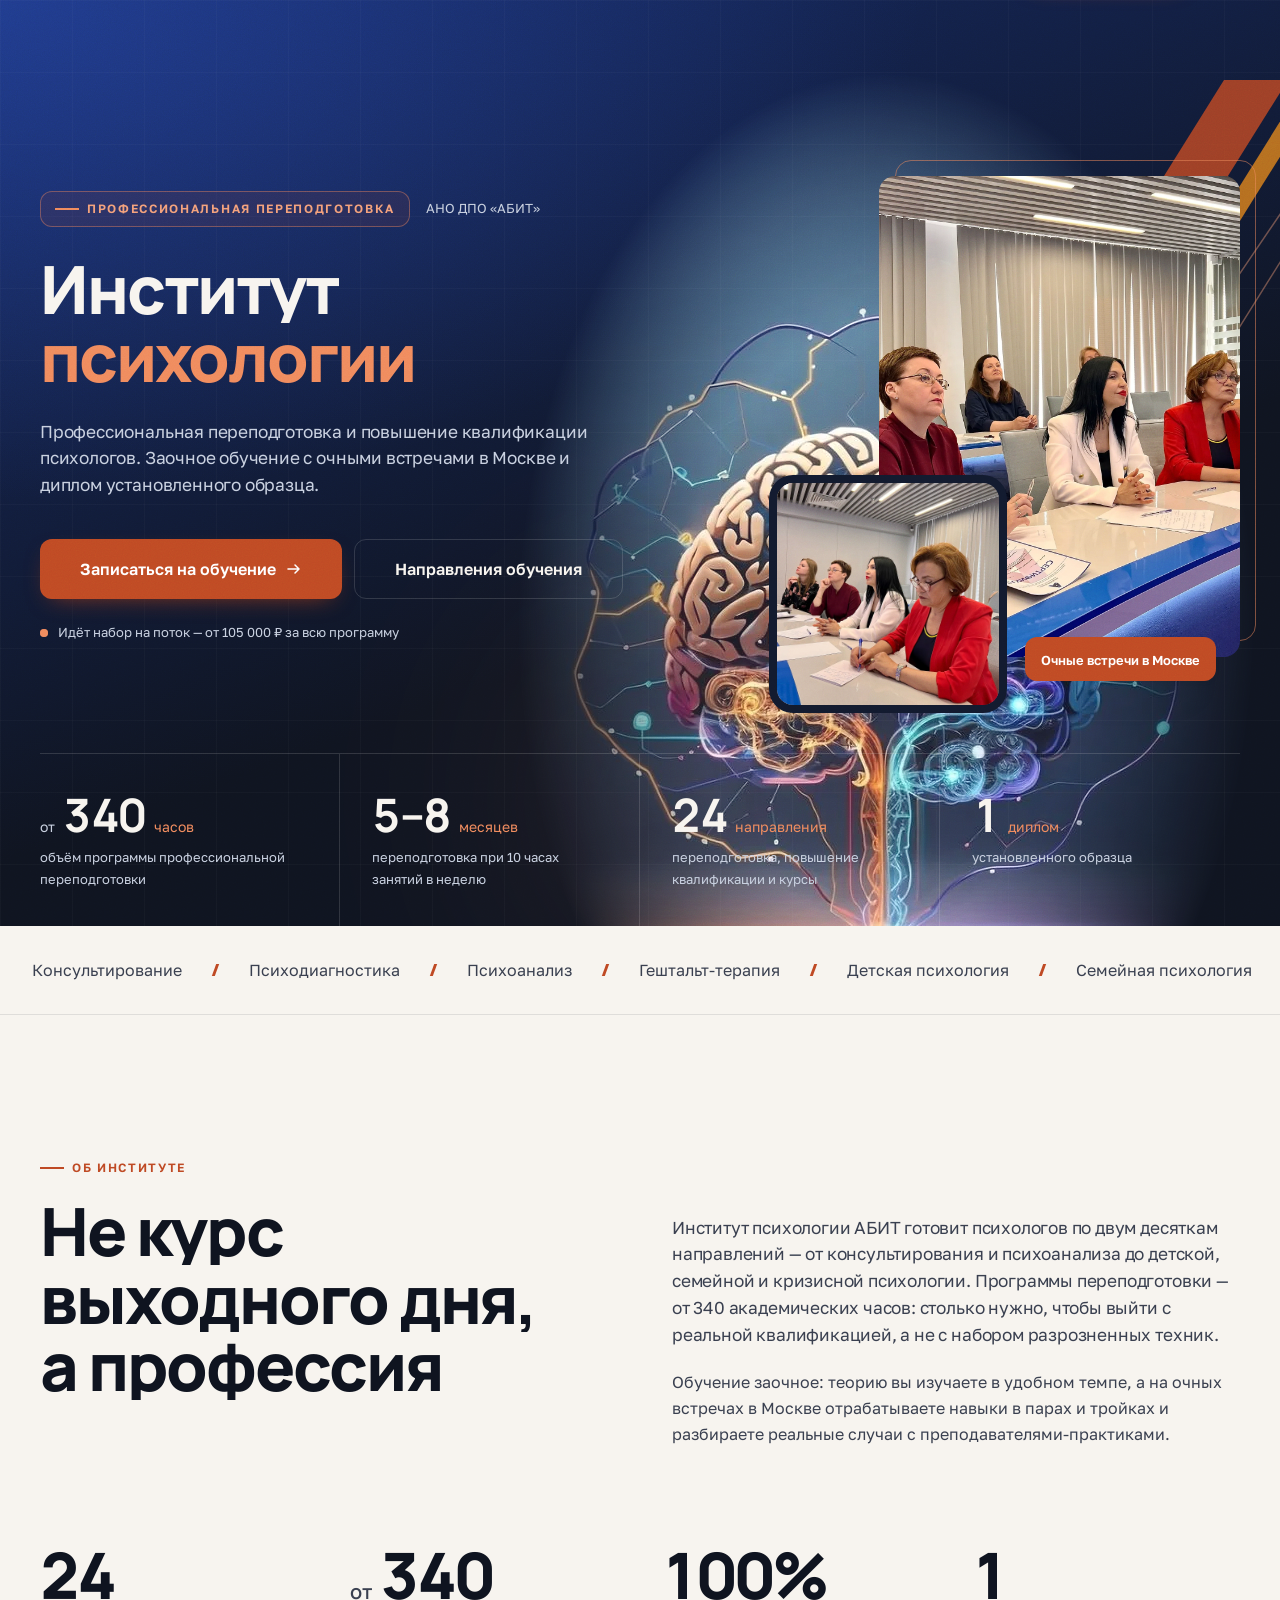
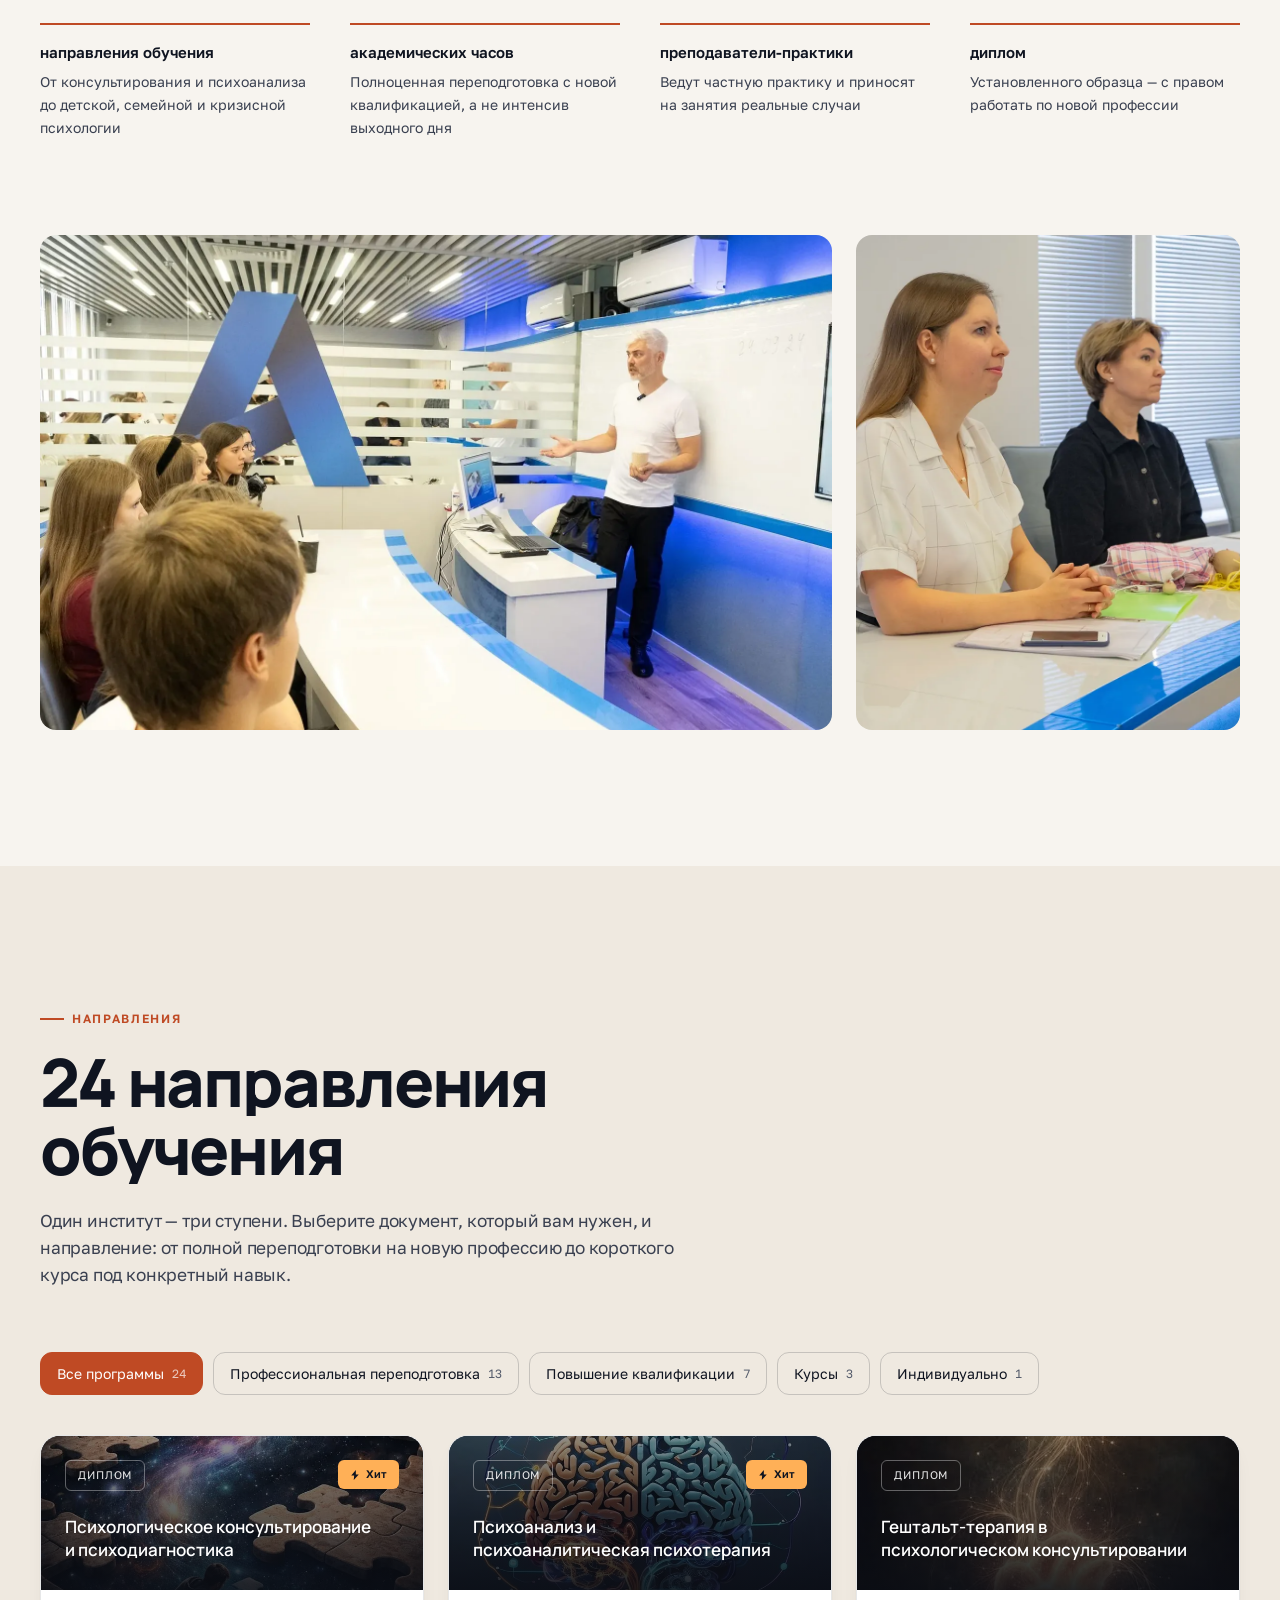
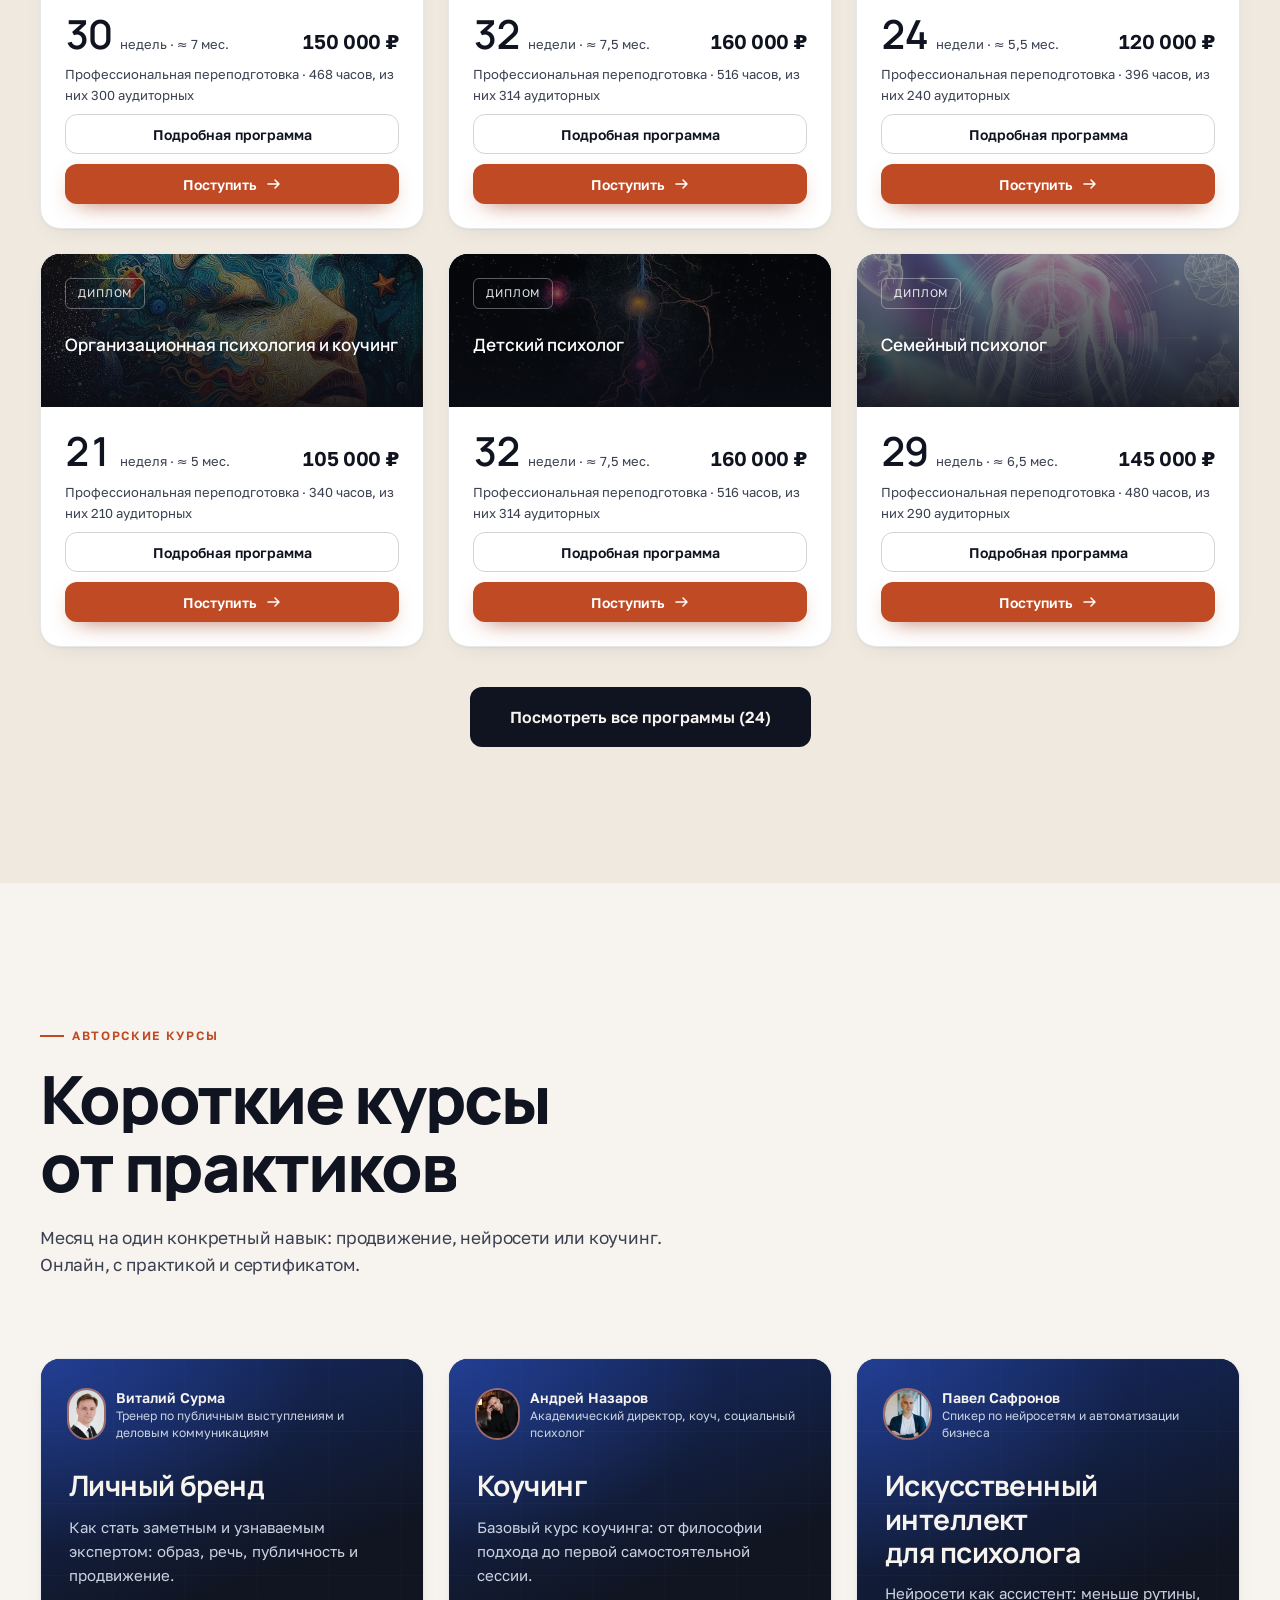
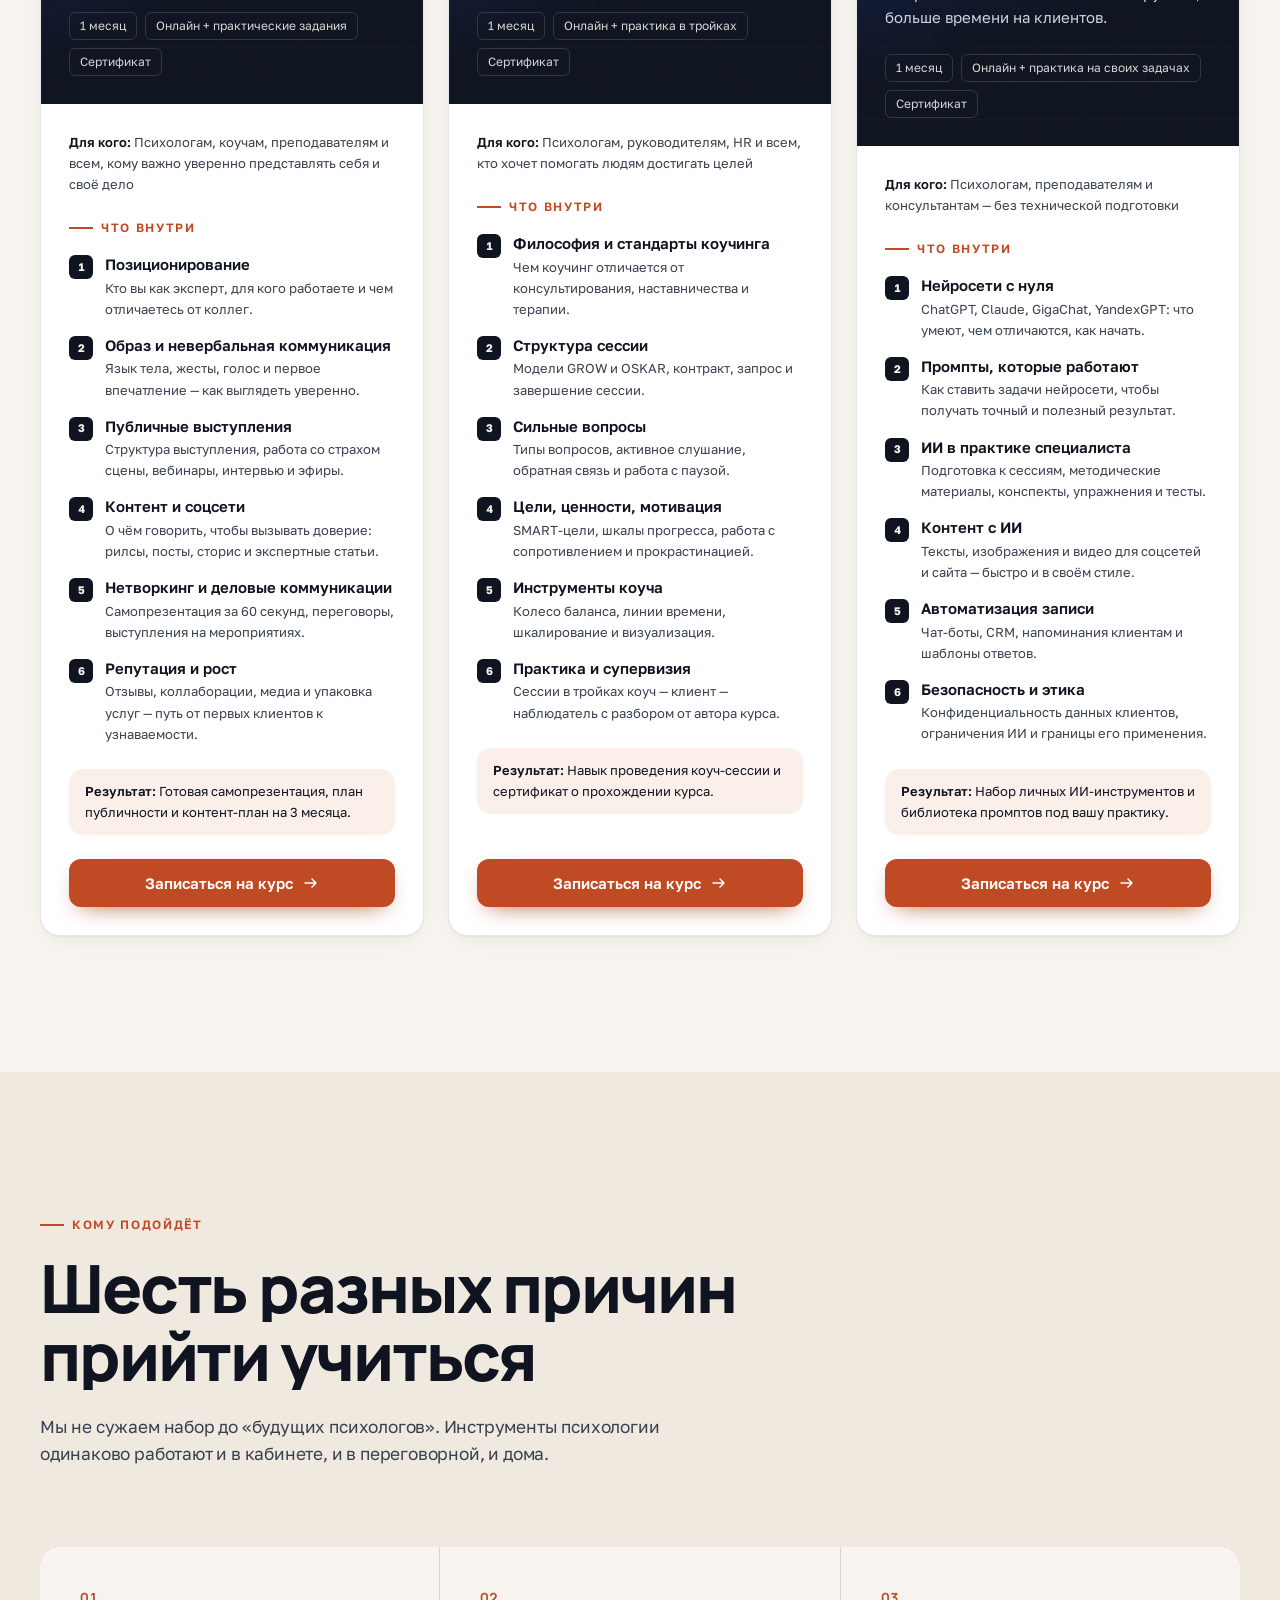
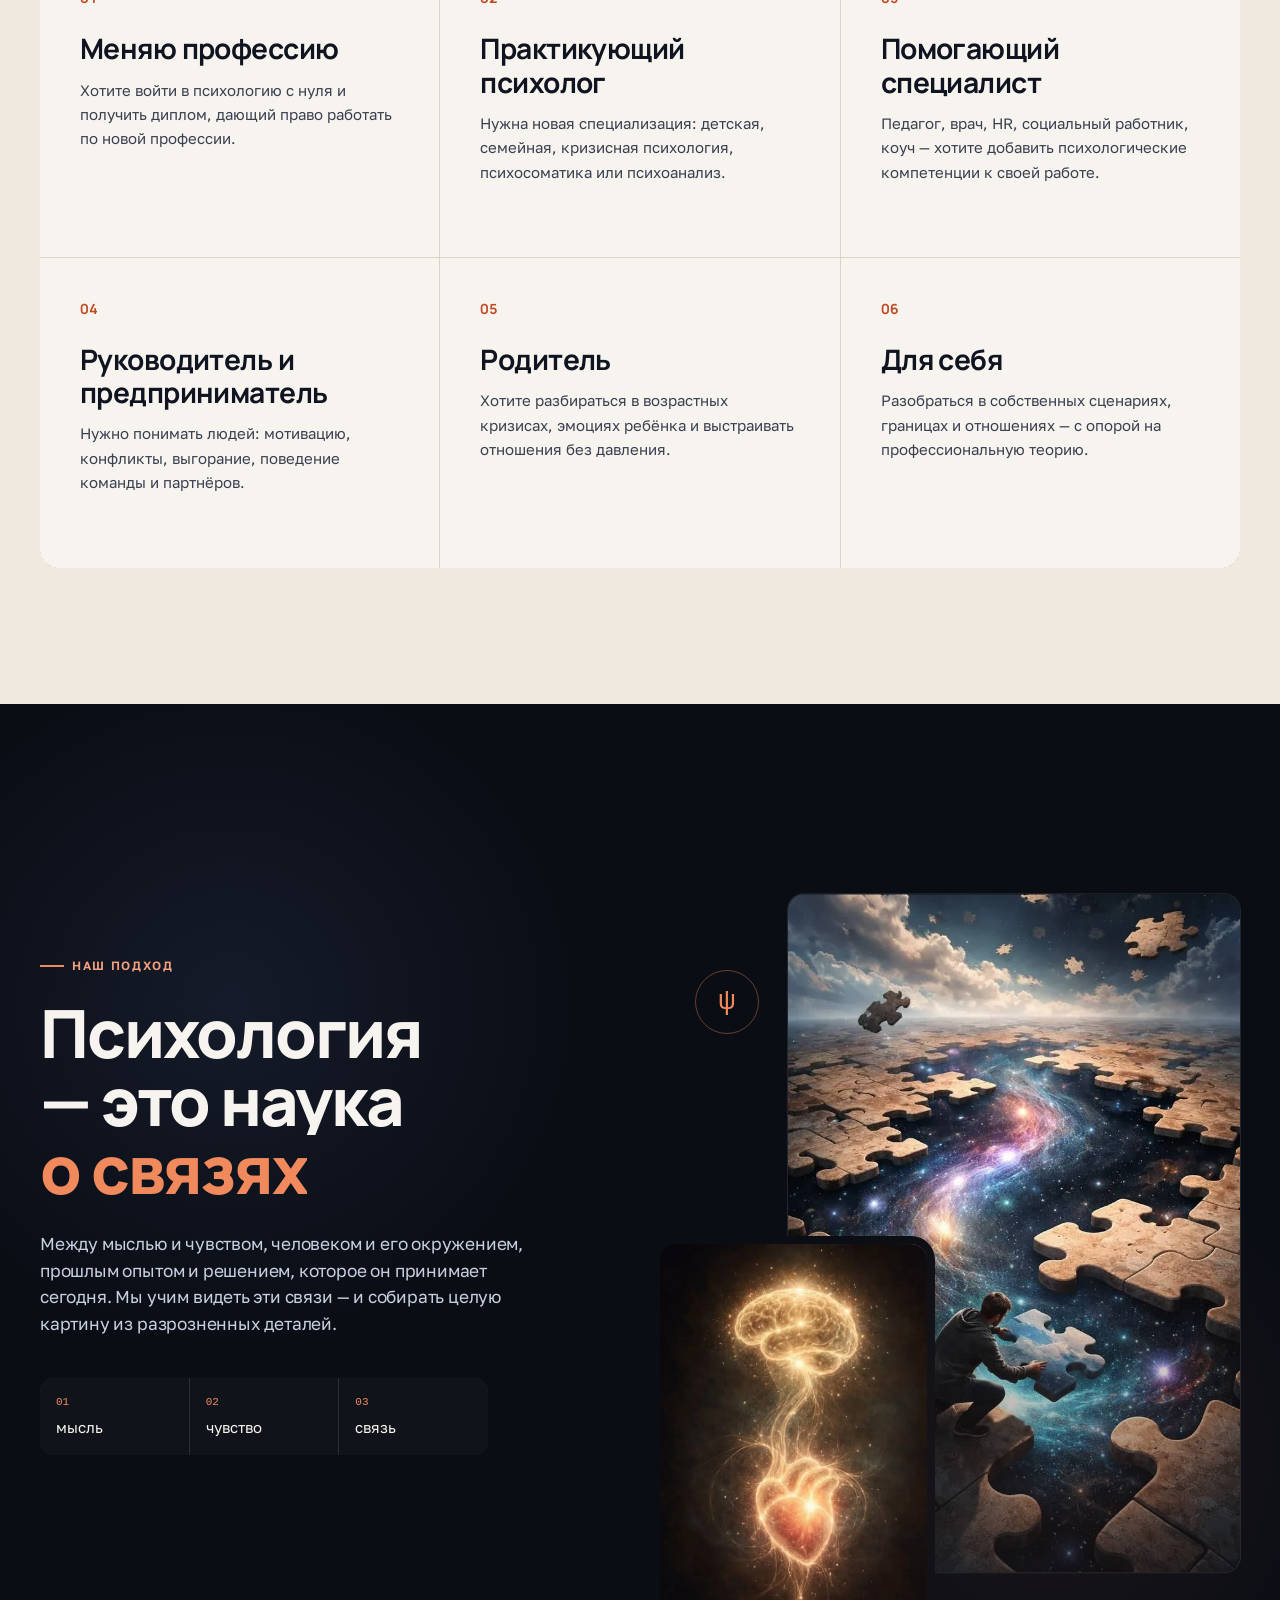
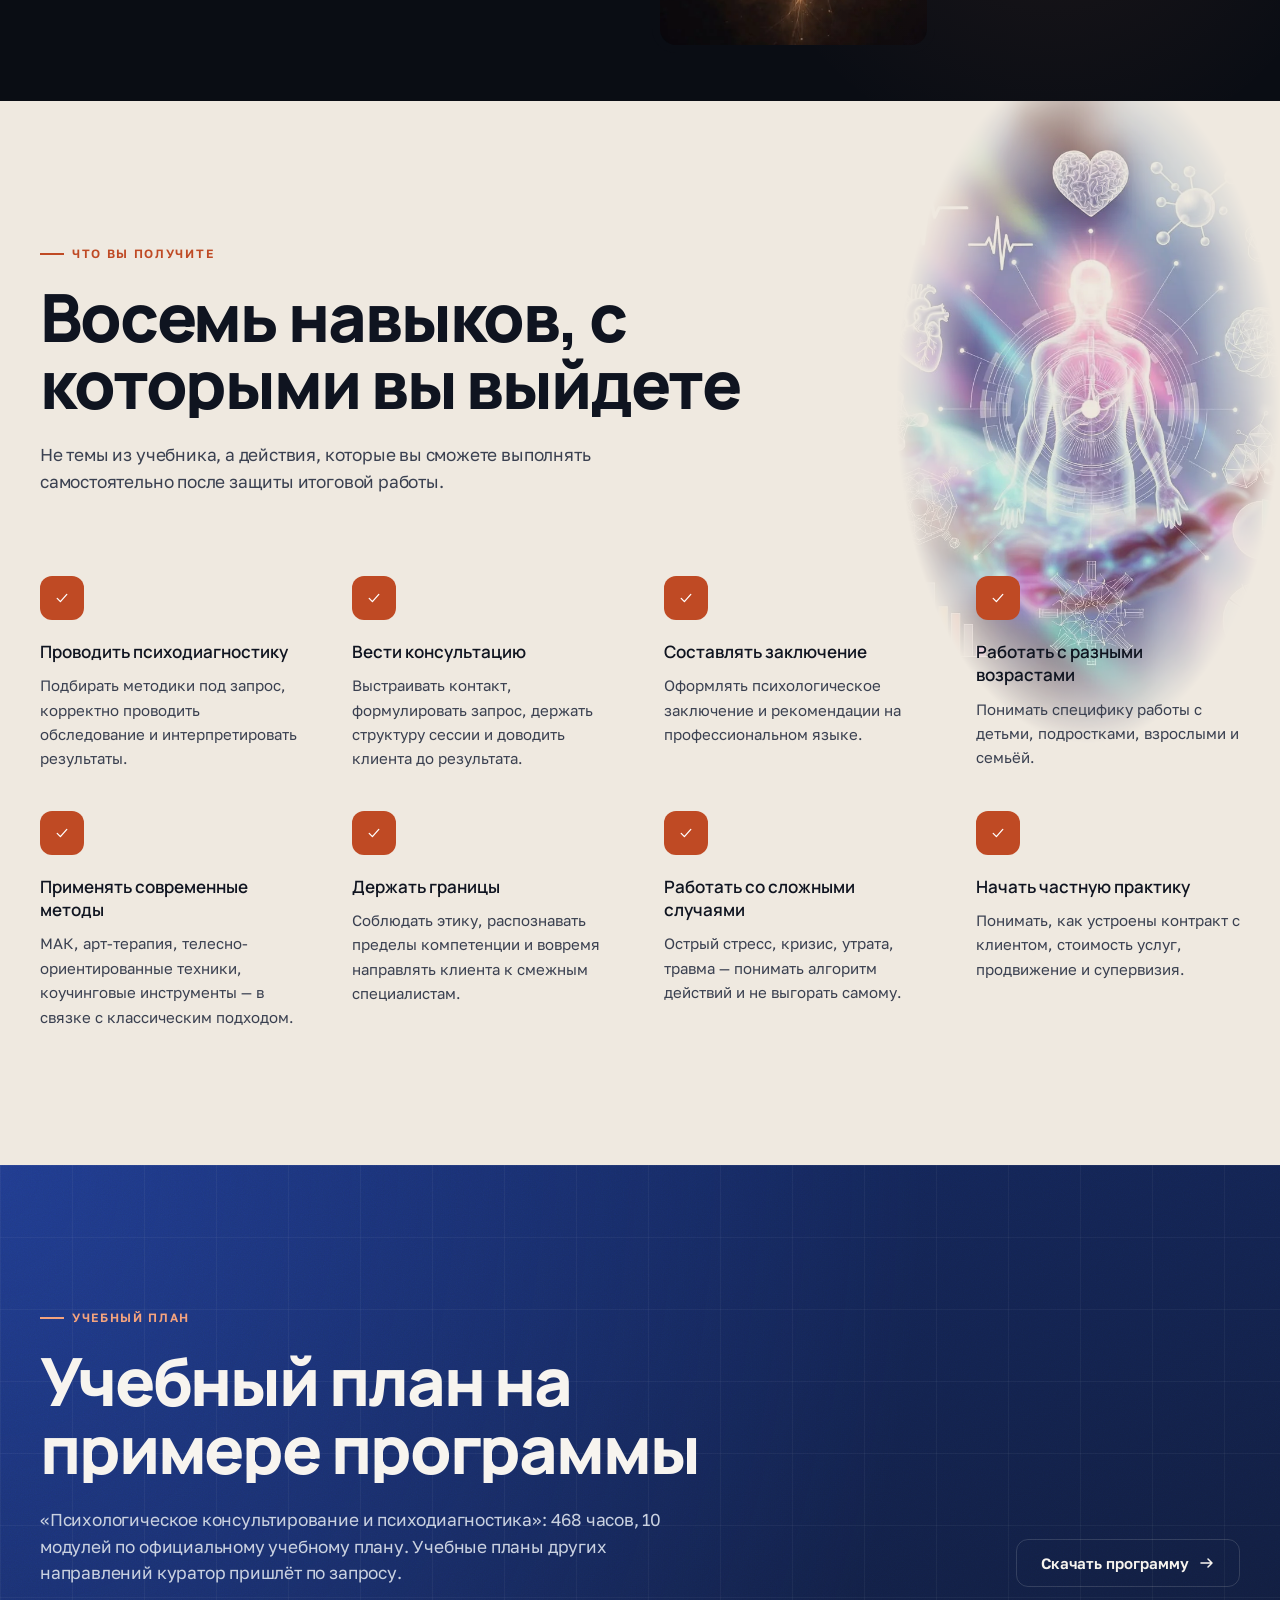
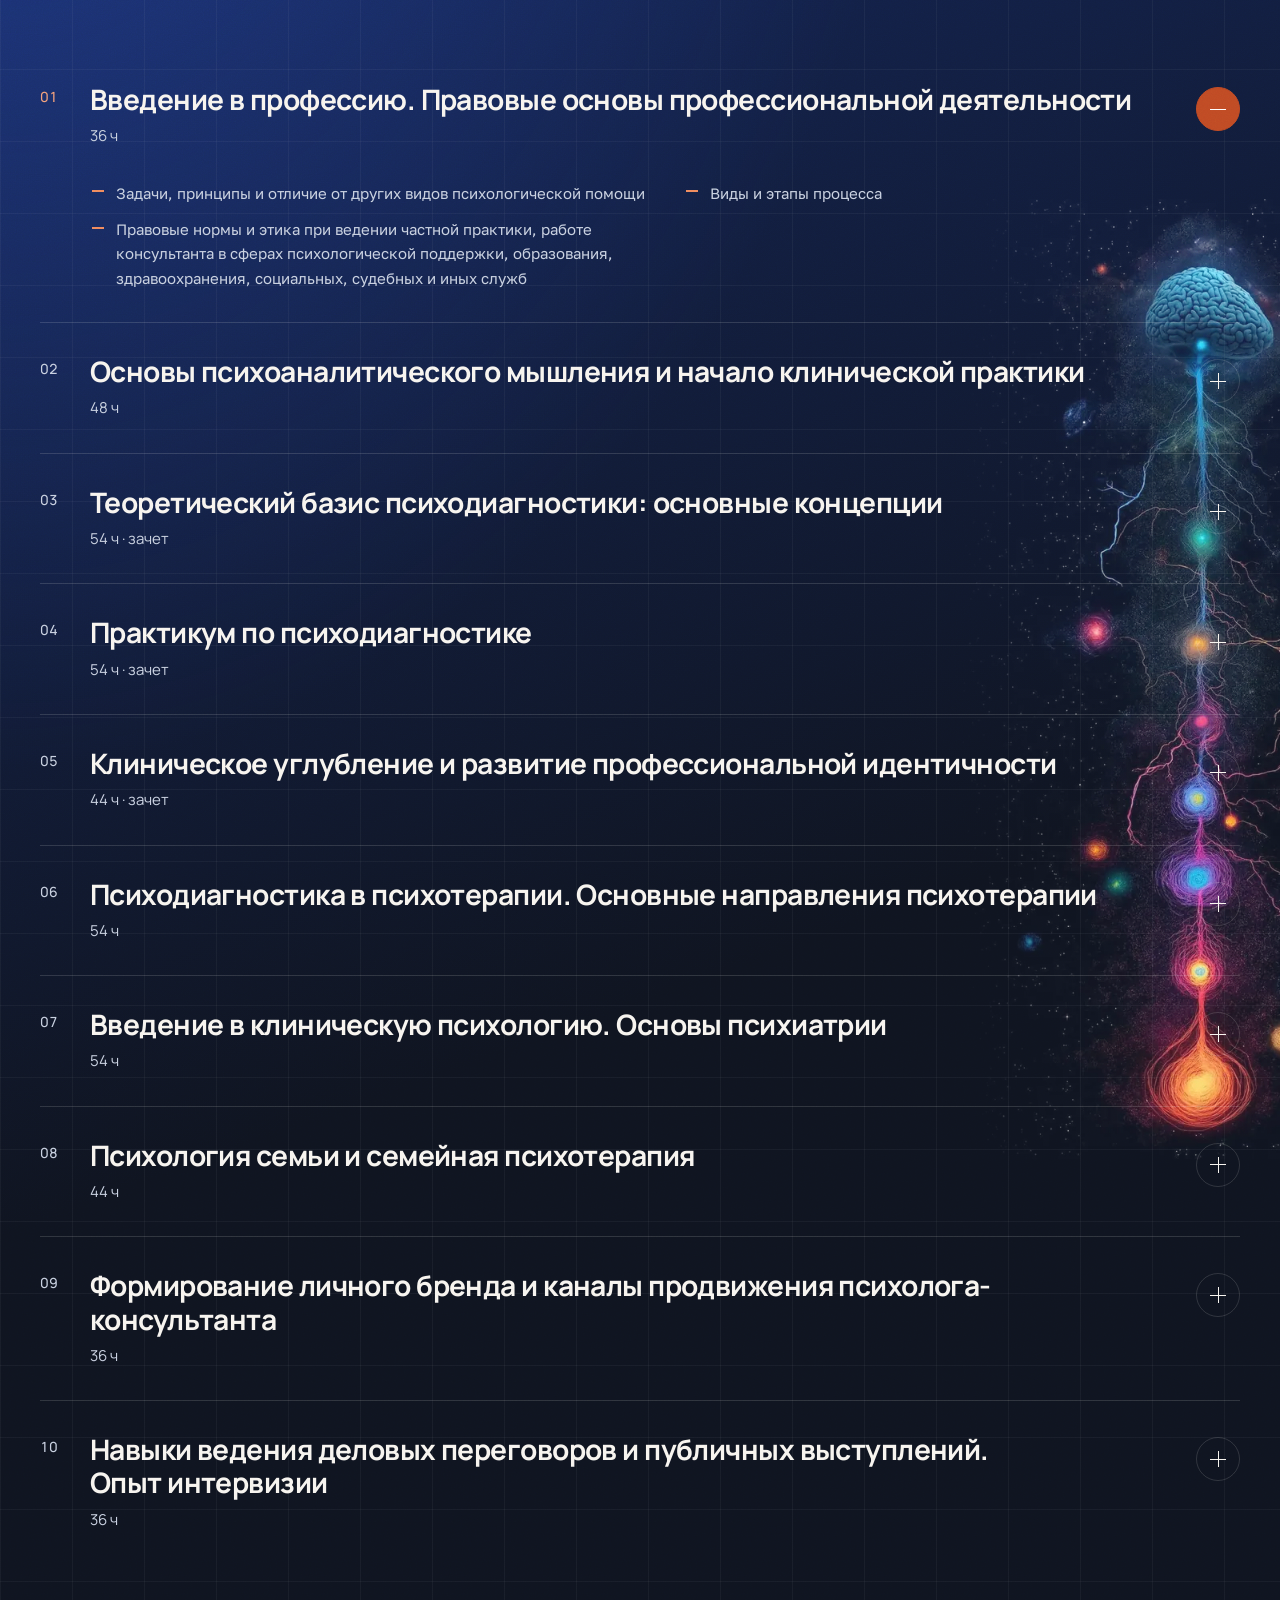
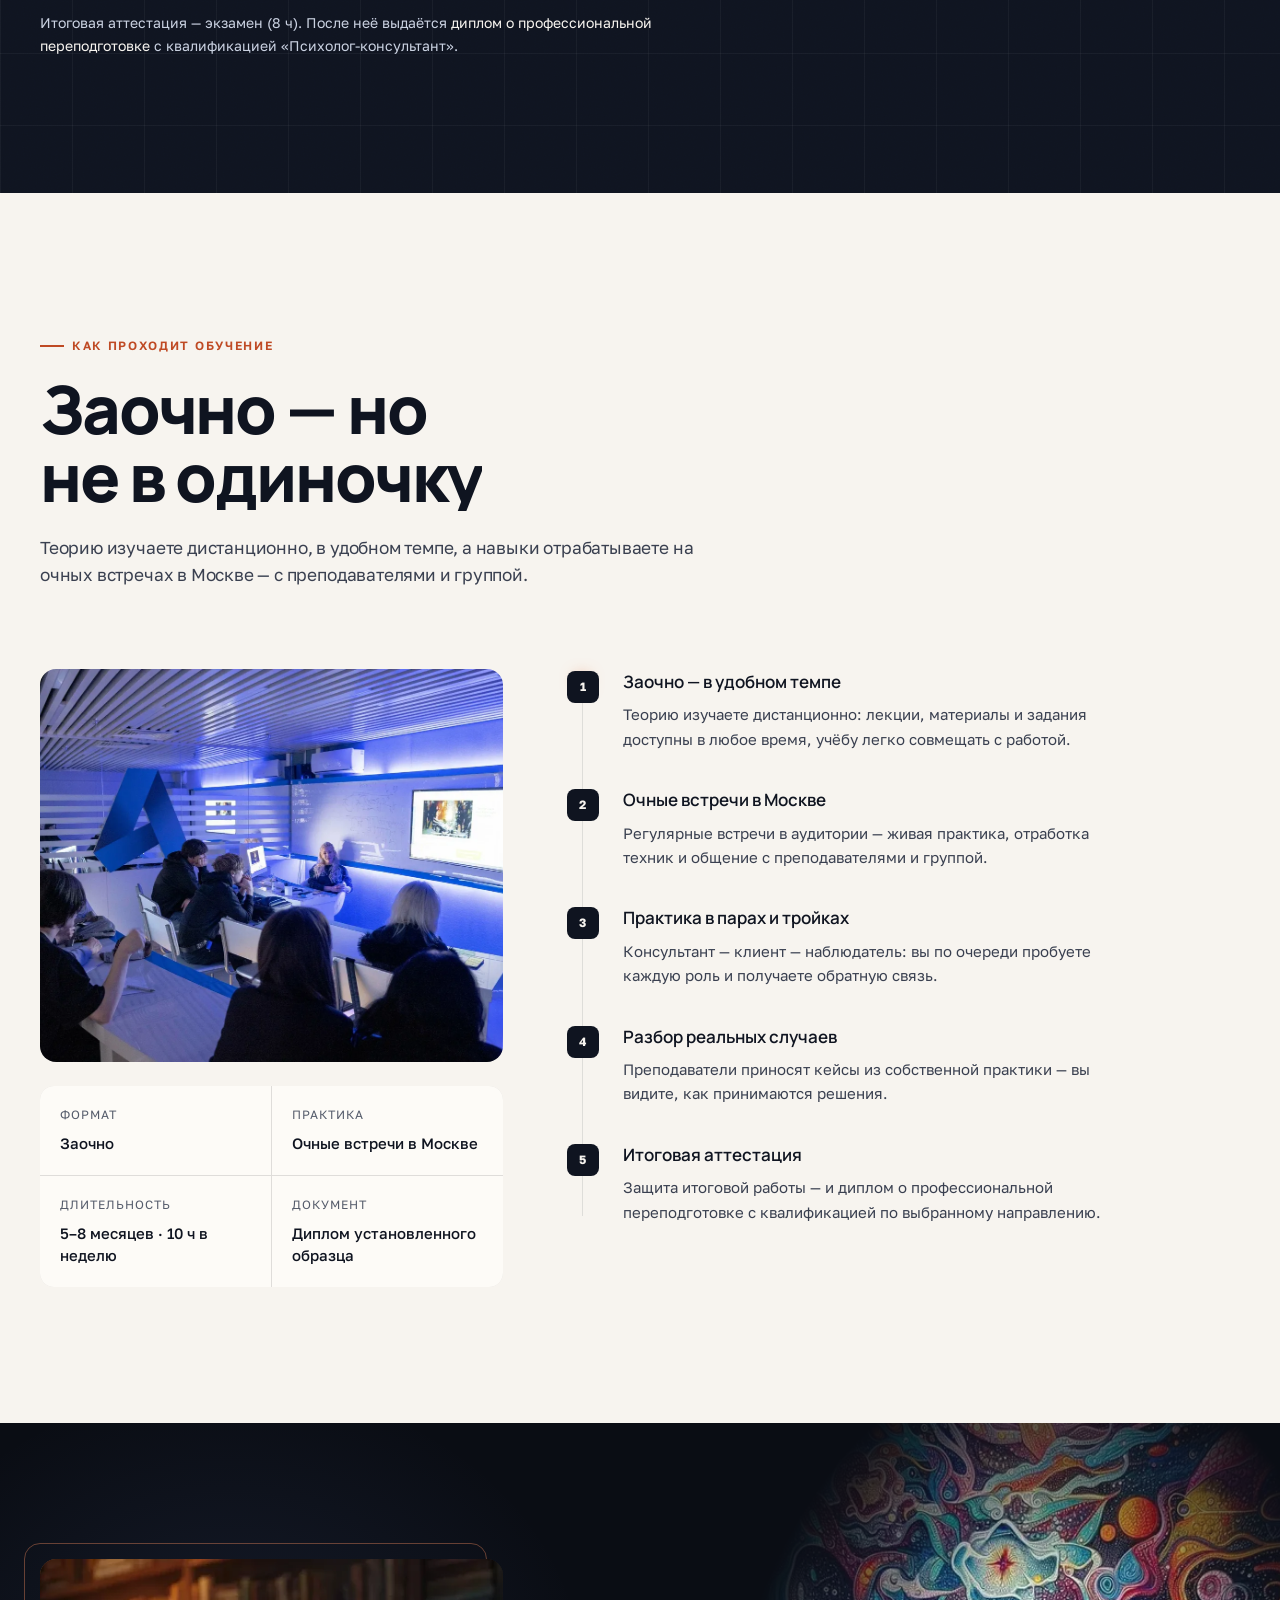
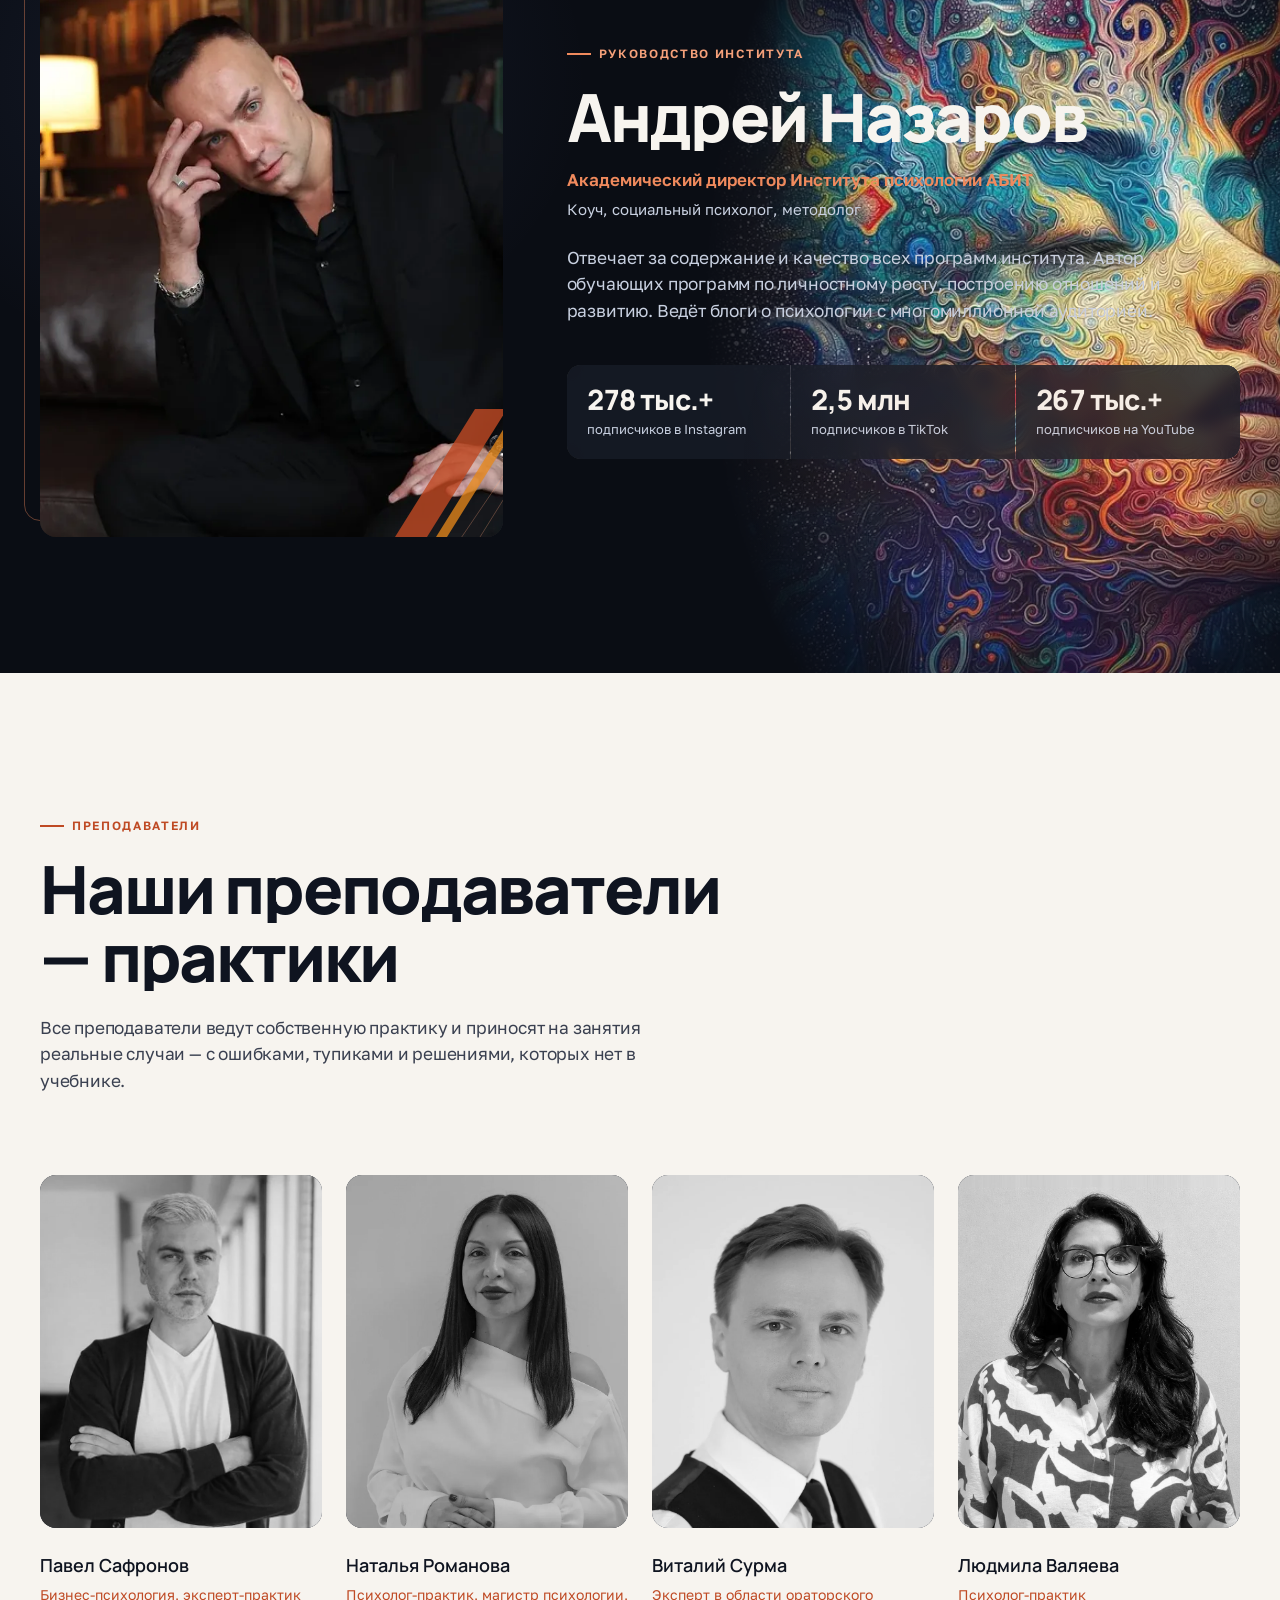
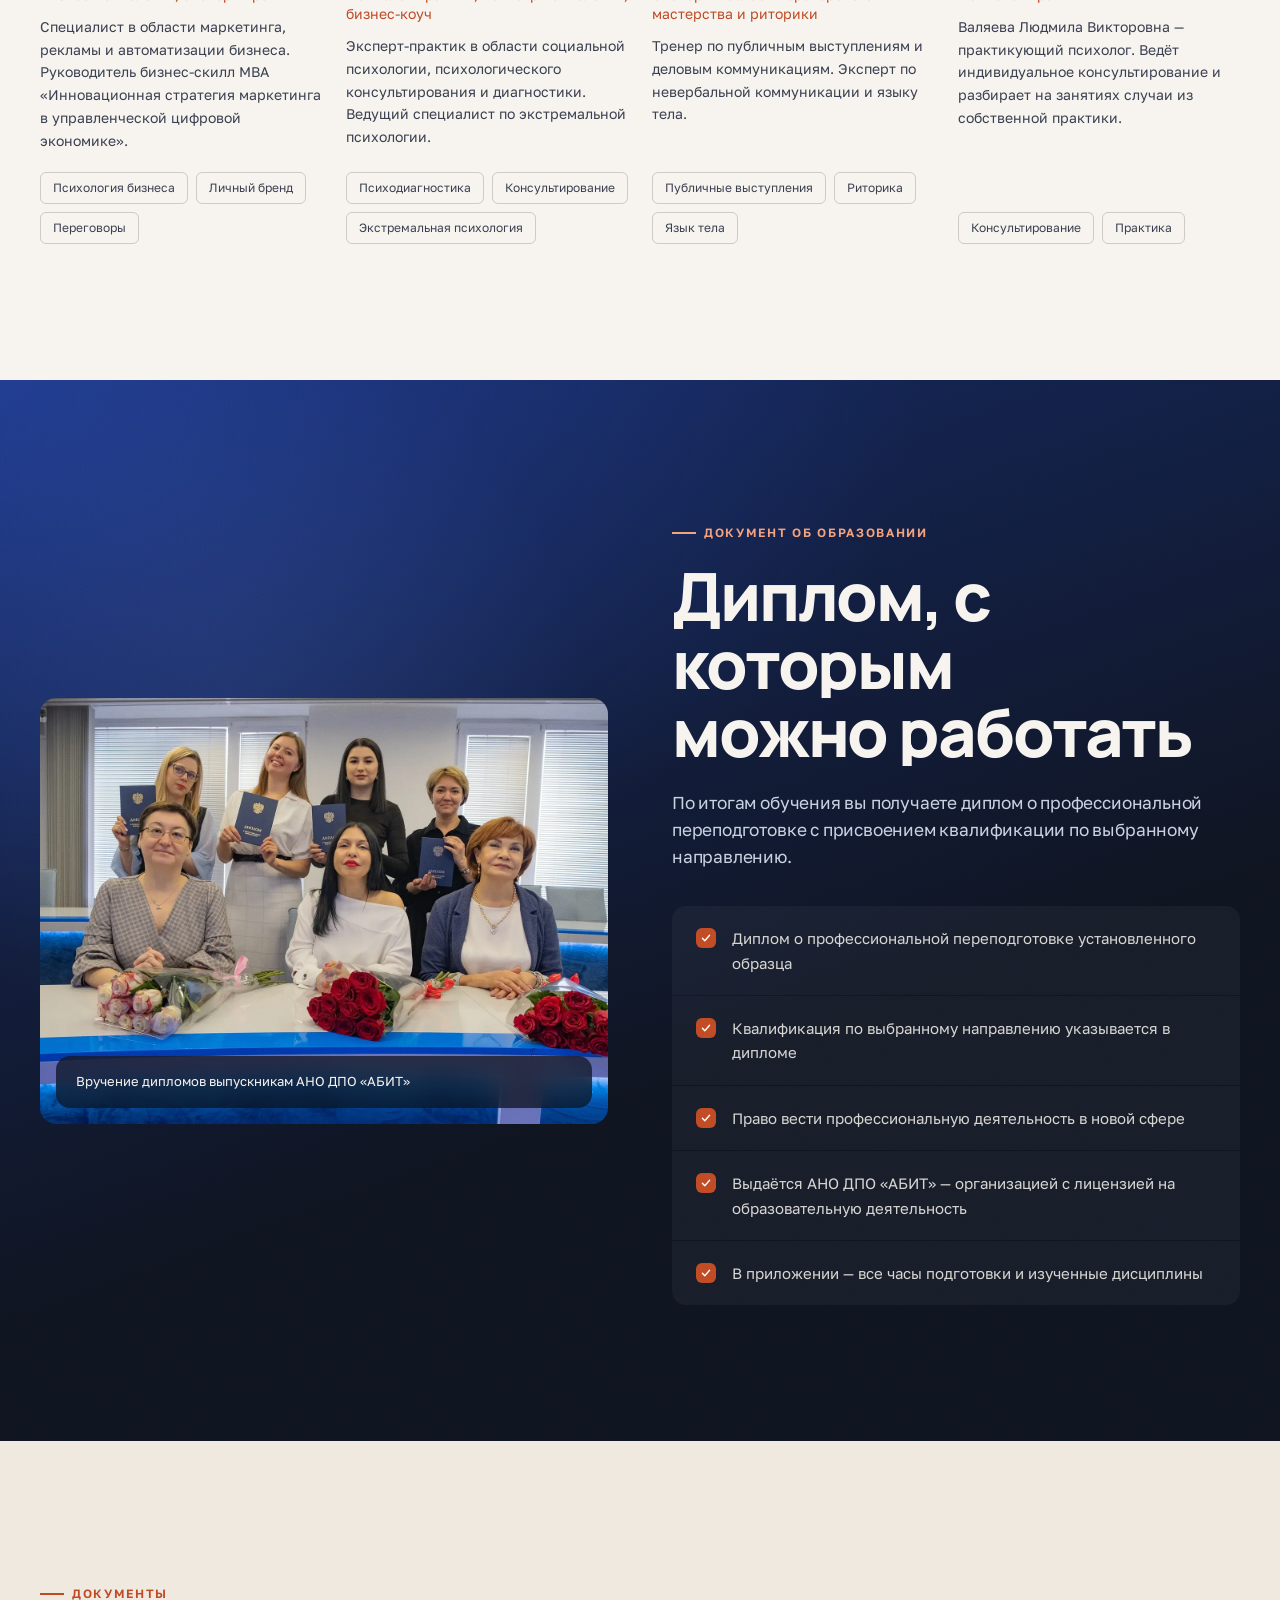
==== commit b9b933c1: "Fix program count, text contrast, and dead social links Align visible program counts to 24 to match " ====
--- a/abitpsy.ru/index.html
+++ b/abitpsy.ru/index.html
@@ -1,6 +1,11 @@
 <!DOCTYPE html><html lang="ru"><head><meta charSet="utf-8"/><link rel="preconnect" href="index.html" crossorigin=""/><meta name="viewport" content="width=device-width, initial-scale=1"/><link rel="preload" as="image" href="_next/static/media/logo-ar.1ouoc7z3ee97n.webp"/><link rel="preload" as="image" href="_next/static/media/hero-seminar-portrait.2n0-_7lzzm-gd.webp" fetchPriority="high"/><link rel="stylesheet" href="_next/static/chunks/1mx0cpjjw2t5j.css" data-precedence="next"/><link rel="preload" as="script" fetchPriority="low" href="_next/static/chunks/30rkezs3-j8uf.js"/><script src="_next/static/chunks/27jktro2p5rq9.js" async=""></script><script src="_next/static/chunks/31iarpvmym1z2.js" async=""></script><script src="_next/static/chunks/3n2n0kdz7qf-n.js" async=""></script><script src="_next/static/chunks/turbopack-3ojynd9wqpy-c.js" async=""></script><script src="_next/static/chunks/360qox18laca2.js" async=""></script><script src="_next/static/chunks/3wunvy5y4n5jx.js" async=""></script><script src="_next/static/chunks/05-c3ty_6dwfk.js" async=""></script><script src="_next/static/chunks/14mrh2-p_w84d.js" async=""></script><script src="_next/static/chunks/3xtouamhbi9b6.js" async=""></script><script src="_next/static/chunks/0xqtkywgy1ygf.js" async=""></script><meta name="theme-color" content="#0f1420"/><title>Институт психологии АБИТ в Москве — обучение на психолога с дипломом</title><meta name="description" content="Институт психологии АБИТ в Москве: профессиональная переподготовка и повышение квалификации психологов. Заочно с очными встречами, диплом установленного образца."/><meta name="author" content="АНО ДПО «АБИТ»"/><meta name="keywords" content="институт психологии,институт психологии Москва,институт психологии АБИТ,обучение на психолога,обучение психологии в Москве,профессиональная переподготовка психолог,курсы психолога с дипломом,психолог-консультант обучение,повышение квалификации психологов,заочное обучение психологии,ДПО психология,Зеленоград"/><meta name="robots" content="index, follow"/><meta name="googlebot" content="index, follow, max-video-preview:-1, max-image-preview:large, max-snippet:-1"/><link rel="canonical" href="index.html"/><meta property="og:title" content="Институт психологии АБИТ в Москве — обучение на психолога с дипломом"/><meta property="og:description" content="Институт психологии АБИТ в Москве: профессиональная переподготовка и повышение квалификации психологов. Заочно с очными встречами, диплом установленного образца."/><meta property="og:url" content="https://abitpsy.ru/"/><meta property="og:site_name" content="Институт психологии АБИТ"/><meta property="og:locale" content="ru_RU"/><meta property="og:image" content="https://abitpsy.ru/opengraph-image?700d8714ed6a86f3"/><meta property="og:image:type" content="image/png"/><meta property="og:image:width" content="1200"/><meta property="og:image:height" content="630"/><meta property="og:image:alt" content="Институт психологии АБИТ — АНО ДПО «АБИТ»"/><meta property="og:type" content="website"/><meta name="twitter:card" content="summary_large_image"/><meta name="twitter:title" content="Институт психологии АБИТ в Москве — обучение на психолога с дипломом"/><meta name="twitter:description" content="Институт психологии АБИТ в Москве: профессиональная переподготовка и повышение квалификации психологов. Заочно с очными встречами, диплом установленного образца."/><meta name="twitter:image" content="https://abitpsy.ru/twitter-image?4f4655fc634eec0c"/><meta name="twitter:image:alt" content="Институт психологии АБИТ — АНО ДПО «АБИТ»"/><meta name="twitter:image:type" content="image/png"/><meta name="twitter:image:width" content="1200"/><meta name="twitter:image:height" content="630"/><link rel="icon" href="favicon.ico%3Ffavicon.2ek0vo2g967vw.ico" sizes="256x256" type="image/x-icon"/><link rel="icon" href="icon.png%3Ficon.30zxnfl1invyp.png" sizes="512x512" type="image/png"/><link rel="apple-touch-icon" href="apple-icon.png%3Fapple-icon.1skf9jua35j_v.png" sizes="180x180" type="image/png"/><script src="_next/static/chunks/0cz1d0mv5g_q7.js" noModule=""></script><script type="application/ld+json">{"@context": "https://schema.org", "@type": ["EducationalOrganization", "LocalBusiness"], "@id": "https://abitpsy.ru/#local", "name": "Институт психологии АБИТ", "url": "https://abitpsy.ru/", "parentOrganization": {"@id": "https://abitpsy.ru/#organization"}, "telephone": "+7 495 981-56-01", "email": "abit.official@yandex.ru", "image": "https://abitpsy.ru/icon.png", "priceRange": "₽₽", "address": {"@type": "PostalAddress", "streetAddress": "Савелкинский проезд, д. 4", "addressLocality": "Зеленоград, Москва", "postalCode": "124482", "addressCountry": "RU"}, "sameAs": ["https://t.me/abitpsy"], "knowsAbout": ["психологическое консультирование", "психодиагностика", "детская психология", "семейная психология", "нейропсихология", "кризисная психология", "коучинг"]}</script><script type="application/ld+json">{"@context": "https://schema.org", "@type": "FAQPage", "mainEntity": [{"@type": "Question", "name": "Нужно ли психологическое образование, чтобы поступить?", "acceptedAnswer": {"@type": "Answer", "text": "Нет. Программы профессиональной переподготовки рассчитаны в том числе на тех, кто приходит из другой профессии. Достаточно диплома о высшем или среднем профессиональном образовании — по любому направлению. Если вы ещё студент, подойдёт справка из вуза или колледжа."}}, {"@type": "Question", "name": "Какой документ я получу?", "acceptedAnswer": {"@type": "Answer", "text": "По программам переподготовки — диплом о профессиональной переподготовке установленного образца с квалификацией по выбранному направлению. По программам повышения квалификации — удостоверение."}}, {"@type": "Question", "name": "Как проходит заочное обучение?", "acceptedAnswer": {"@type": "Answer", "text": "Теорию вы изучаете дистанционно, в удобное время: лекции, материалы и задания доступны онлайн. Дополнительно проходят очные встречи в Москве — для практики, отработки техник и общения с преподавателями. Учёбу легко совмещать с работой."}}, {"@type": "Question", "name": "Где проходят очные встречи?", "acceptedAnswer": {"@type": "Answer", "text": "В Москве, в Зеленограде: Савелкинский проезд, д. 4, бизнес-центр «Зеленоград», 3 этаж. Расписание встреч куратор сообщает при поступлении."}}, {"@type": "Question", "name": "Как выбрать направление?", "acceptedAnswer": {"@type": "Answer", "text": "Запишитесь на бесплатную консультацию — куратор расспросит о вашем опыте и целях и подскажет, какая программа подойдёт: от психологического консультирования до детской, семейной или кризисной психологии."}}, {"@type": "Question", "name": "Смогу ли я после обучения вести частную практику?", "acceptedAnswer": {"@type": "Answer", "text": "Да. Программы дают квалификацию и практические инструменты. В рамках обучения разбираем контракт с клиентом, этику, границы компетенции и профессиональное развитие через супервизию."}}, {"@type": "Question", "name": "Кто преподаёт?", "acceptedAnswer": {"@type": "Answer", "text": "Практикующие специалисты: психологи-консультанты, коучи, эксперты по бизнес-психологии и деловым коммуникациям. Содержание программ курирует академический директор института Андрей Назаров."}}]}</script><script type="application/ld+json">{"@context": "https://schema.org", "@type": "ItemList", "name": "Программы Института психологии АБИТ", "itemListElement": [{"@type": "ListItem", "position": 1, "item": {"@type": "Course", "name": "Психологическое консультирование и психодиагностика — профессиональная переподготовка", "description": "Профессиональная переподготовка в Институте психологии АБИТ: заочно с очными встречами в Москве. Документ: диплом о профессиональной переподготовке.", "provider": {"@id": "https://abitpsy.ru/#organization"}, "url": "https://abitpsy.ru/#catalog", "educationalCredentialAwarded": "Диплом о профессиональной переподготовке", "inLanguage": "ru", "hasCourseInstance": {"@type": "CourseInstance", "courseMode": "blended", "location": {"@type": "Place", "name": "Институт психологии АБИТ", "address": "Москва, Зеленоград, Савелкинский проезд, д. 4"}}}}, {"@type": "ListItem", "position": 2, "item": {"@type": "Course", "name": "Психоанализ и психоаналитическая психотерапия — профессиональная переподготовка", "description": "Профессиональная переподготовка в Институте психологии АБИТ: заочно с очными встречами в Москве. Документ: диплом о профессиональной переподготовке.", "provider": {"@id": "https://abitpsy.ru/#organization"}, "url": "https://abitpsy.ru/#catalog", "educationalCredentialAwarded": "Диплом о профессиональной переподготовке", "inLanguage": "ru", "hasCourseInstance": {"@type": "CourseInstance", "courseMode": "blended", "location": {"@type": "Place", "name": "Институт психологии АБИТ", "address": "Москва, Зеленоград, Савелкинский проезд, д. 4"}}}}, {"@type": "ListItem", "position": 3, "item": {"@type": "Course", "name": "Гештальт-терапия в психологическом консультировании — профессиональная переподготовка", "description": "Профессиональная переподготовка в Институте психологии АБИТ: заочно с очными встречами в Москве. Документ: диплом о профессиональной переподготовке.", "provider": {"@id": "https://abitpsy.ru/#organization"}, "url": "https://abitpsy.ru/#catalog", "educationalCredentialAwarded": "Диплом о профессиональной переподготовке", "inLanguage": "ru", "hasCourseInstance": {"@type": "CourseInstance", "courseMode": "blended", "location": {"@type": "Place", "name": "Институт психологии АБИТ", "address": "Москва, Зеленоград, Савелкинский проезд, д. 4"}}}}, {"@type": "ListItem", "position": 4, "item": {"@type": "Course", "name": "Организационная психология и коучинг — профессиональная переподготовка", "description": "Профессиональная переподготовка в Институте психологии АБИТ: заочно с очными встречами в Москве. Документ: диплом о профессиональной переподготовке.", "provider": {"@id": "https://abitpsy.ru/#organization"}, "url": "https://abitpsy.ru/#catalog", "educationalCredentialAwarded": "Диплом о профессиональной переподготовке", "inLanguage": "ru", "hasCourseInstance": {"@type": "CourseInstance", "courseMode": "blended", "location": {"@type": "Place", "name": "Институт психологии АБИТ", "address": "Москва, Зеленоград, Савелкинский проезд, д. 4"}}}}, {"@type": "ListItem", "position": 5, "item": {"@type": "Course", "name": "Детский психолог — профессиональная переподготовка", "description": "Профессиональная переподготовка в Институте психологии АБИТ: заочно с очными встречами в Москве. Документ: диплом о профессиональной переподготовке.", "provider": {"@id": "https://abitpsy.ru/#organization"}, "url": "https://abitpsy.ru/#catalog", "educationalCredentialAwarded": "Диплом о профессиональной переподготовке", "inLanguage": "ru", "hasCourseInstance": {"@type": "CourseInstance", "courseMode": "blended", "location": {"@type": "Place", "name": "Институт психологии АБИТ", "address": "Москва, Зеленоград, Савелкинский проезд, д. 4"}}}}, {"@type": "ListItem", "position": 6, "item": {"@type": "Course", "name": "Семейный психолог — профессиональная переподготовка", "description": "Профессиональная переподготовка в Институте психологии АБИТ: заочно с очными встречами в Москве. Документ: диплом о профессиональной переподготовке.", "provider": {"@id": "https://abitpsy.ru/#organization"}, "url": "https://abitpsy.ru/#catalog", "educationalCredentialAwarded": "Диплом о профессиональной переподготовке", "inLanguage": "ru", "hasCourseInstance": {"@type": "CourseInstance", "courseMode": "blended", "location": {"@type": "Place", "name": "Институт психологии АБИТ", "address": "Москва, Зеленоград, Савелкинский проезд, д. 4"}}}}, {"@type": "ListItem", "position": 7, "item": {"@type": "Course", "name": "Сексология в психологическом консультировании — профессиональная переподготовка", "description": "Профессиональная переподготовка в Институте психологии АБИТ: заочно с очными встречами в Москве. Документ: диплом о профессиональной переподготовке.", "provider": {"@id": "https://abitpsy.ru/#organization"}, "url": "https://abitpsy.ru/#catalog", "educationalCredentialAwarded": "Диплом о профессиональной переподготовке", "inLanguage": "ru", "hasCourseInstance": {"@type": "CourseInstance", "courseMode": "blended", "location": {"@type": "Place", "name": "Институт психологии АБИТ", "address": "Москва, Зеленоград, Савелкинский проезд, д. 4"}}}}, {"@type": "ListItem", "position": 8, "item": {"@type": "Course", "name": "Педагог-психолог — профессиональная переподготовка", "description": "Профессиональная переподготовка в Институте психологии АБИТ: заочно с очными встречами в Москве. Документ: диплом о профессиональной переподготовке.", "provider": {"@id": "https://abitpsy.ru/#organization"}, "url": "https://abitpsy.ru/#catalog", "educationalCredentialAwarded": "Диплом о профессиональной переподготовке", "inLanguage": "ru", "hasCourseInstance": {"@type": "CourseInstance", "courseMode": "blended", "location": {"@type": "Place", "name": "Институт психологии АБИТ", "address": "Москва, Зеленоград, Савелкинский проезд, д. 4"}}}}, {"@type": "ListItem", "position": 9, "item": {"@type": "Course", "name": "Кризисный психолог — профессиональная переподготовка", "description": "Профессиональная переподготовка в Институте психологии АБИТ: заочно с очными встречами в Москве. Документ: диплом о профессиональной переподготовке.", "provider": {"@id": "https://abitpsy.ru/#organization"}, "url": "https://abitpsy.ru/#catalog", "educationalCredentialAwarded": "Диплом о профессиональной переподготовке", "inLanguage": "ru", "hasCourseInstance": {"@type": "CourseInstance", "courseMode": "blended", "location": {"@type": "Place", "name": "Институт психологии АБИТ", "address": "Москва, Зеленоград, Савелкинский проезд, д. 4"}}}}, {"@type": "ListItem", "position": 10, "item": {"@type": "Course", "name": "Нейропсихолог — профессиональная переподготовка", "description": "Профессиональная переподготовка в Институте психологии АБИТ: заочно с очными встречами в Москве. Документ: диплом о профессиональной переподготовке.", "provider": {"@id": "https://abitpsy.ru/#organization"}, "url": "https://abitpsy.ru/#catalog", "educationalCredentialAwarded": "Диплом о профессиональной переподготовке", "inLanguage": "ru", "hasCourseInstance": {"@type": "CourseInstance", "courseMode": "blended", "location": {"@type": "Place", "name": "Институт психологии АБИТ", "address": "Москва, Зеленоград, Савелкинский проезд, д. 4"}}}}, {"@type": "ListItem", "position": 11, "item": {"@type": "Course", "name": "Детский нейропсихолог — профессиональная переподготовка", "description": "Профессиональная переподготовка в Институте психологии АБИТ: заочно с очными встречами в Москве. Документ: диплом о профессиональной переподготовке.", "provider": {"@id": "https://abitpsy.ru/#organization"}, "url": "https://abitpsy.ru/#catalog", "educationalCredentialAwarded": "Диплом о профессиональной переподготовке", "inLanguage": "ru", "hasCourseInstance": {"@type": "CourseInstance", "courseMode": "blended", "location": {"@type": "Place", "name": "Институт психологии АБИТ", "address": "Москва, Зеленоград, Савелкинский проезд, д. 4"}}}}, {"@type": "ListItem", "position": 12, "item": {"@type": "Course", "name": "Прикладной анализ поведения (АВА-терапия) — профессиональная переподготовка", "description": "Профессиональная переподготовка в Институте психологии АБИТ: заочно с очными встречами в Москве. Документ: диплом о профессиональной переподготовке.", "provider": {"@id": "https://abitpsy.ru/#organization"}, "url": "https://abitpsy.ru/#catalog", "educationalCredentialAwarded": "Диплом о профессиональной переподготовке", "inLanguage": "ru", "hasCourseInstance": {"@type": "CourseInstance", "courseMode": "blended", "location": {"@type": "Place", "name": "Институт психологии АБИТ", "address": "Москва, Зеленоград, Савелкинский проезд, д. 4"}}}}, {"@type": "ListItem", "position": 13, "item": {"@type": "Course", "name": "Психологическое консультирование и психодиагностика — повышение квалификации", "description": "Повышение квалификации в Институте психологии АБИТ: заочно с очными встречами в Москве. Документ: удостоверение о повышении квалификации.", "provider": {"@id": "https://abitpsy.ru/#organization"}, "url": "https://abitpsy.ru/#catalog", "educationalCredentialAwarded": "Удостоверение о повышении квалификации", "inLanguage": "ru", "hasCourseInstance": {"@type": "CourseInstance", "courseMode": "blended", "location": {"@type": "Place", "name": "Институт психологии АБИТ", "address": "Москва, Зеленоград, Савелкинский проезд, д. 4"}}}}, {"@type": "ListItem", "position": 14, "item": {"@type": "Course", "name": "Экстремальная психология — повышение квалификации", "description": "Повышение квалификации в Институте психологии АБИТ: заочно с очными встречами в Москве. Документ: удостоверение о повышении квалификации.", "provider": {"@id": "https://abitpsy.ru/#organization"}, "url": "https://abitpsy.ru/#catalog", "educationalCredentialAwarded": "Удостоверение о повышении квалификации", "inLanguage": "ru", "hasCourseInstance": {"@type": "CourseInstance", "courseMode": "blended", "location": {"@type": "Place", "name": "Институт психологии АБИТ", "address": "Москва, Зеленоград, Савелкинский проезд, д. 4"}}}}, {"@type": "ListItem", "position": 15, "item": {"@type": "Course", "name": "Семейная диагностика и консультирование — повышение квалификации", "description": "Повышение квалификации в Институте психологии АБИТ: заочно с очными встречами в Москве. Документ: удостоверение о повышении квалификации.", "provider": {"@id": "https://abitpsy.ru/#organization"}, "url": "https://abitpsy.ru/#catalog", "educationalCredentialAwarded": "Удостоверение о повышении квалификации", "inLanguage": "ru", "hasCourseInstance": {"@type": "CourseInstance", "courseMode": "blended", "location": {"@type": "Place", "name": "Институт психологии АБИТ", "address": "Москва, Зеленоград, Савелкинский проезд, д. 4"}}}}, {"@type": "ListItem", "position": 16, "item": {"@type": "Course", "name": "Психология управления в бизнесе — повышение квалификации", "description": "Повышение квалификации в Институте психологии АБИТ: заочно с очными встречами в Москве. Документ: удостоверение о повышении квалификации.", "provider": {"@id": "https://abitpsy.ru/#organization"}, "url": "https://abitpsy.ru/#catalog", "educationalCredentialAwarded": "Удостоверение о повышении квалификации", "inLanguage": "ru", "hasCourseInstance": {"@type": "CourseInstance", "courseMode": "blended", "location": {"@type": "Place", "name": "Институт психологии АБИТ", "address": "Москва, Зеленоград, Савелкинский проезд, д. 4"}}}}, {"@type": "ListItem", "position": 17, "item": {"@type": "Course", "name": "Гендерная психология и сексология — повышение квалификации", "description": "Повышение квалификации в Институте психологии АБИТ: заочно с очными встречами в Москве. Документ: удостоверение о повышении квалификации.", "provider": {"@id": "https://abitpsy.ru/#organization"}, "url": "https://abitpsy.ru/#catalog", "educationalCredentialAwarded": "Удостоверение о повышении квалификации", "inLanguage": "ru", "hasCourseInstance": {"@type": "CourseInstance", "courseMode": "blended", "location": {"@type": "Place", "name": "Институт психологии АБИТ", "address": "Москва, Зеленоград, Савелкинский проезд, д. 4"}}}}, {"@type": "ListItem", "position": 18, "item": {"@type": "Course", "name": "Детская психология — повышение квалификации", "description": "Повышение квалификации в Институте психологии АБИТ: заочно с очными встречами в Москве. Документ: удостоверение о повышении квалификации.", "provider": {"@id": "https://abitpsy.ru/#organization"}, "url": "https://abitpsy.ru/#catalog", "educationalCredentialAwarded": "Удостоверение о повышении квалификации", "inLanguage": "ru", "hasCourseInstance": {"@type": "CourseInstance", "courseMode": "blended", "location": {"@type": "Place", "name": "Институт психологии АБИТ", "address": "Москва, Зеленоград, Савелкинский проезд, д. 4"}}}}, {"@type": "ListItem", "position": 19, "item": {"@type": "Course", "name": "Психология личностного роста, коуч, тренинг — повышение квалификации", "description": "Повышение квалификации в Институте психологии АБИТ: заочно с очными встречами в Москве. Документ: удостоверение о повышении квалификации.", "provider": {"@id": "https://abitpsy.ru/#organization"}, "url": "https://abitpsy.ru/#catalog", "educationalCredentialAwarded": "Удостоверение о повышении квалификации", "inLanguage": "ru", "hasCourseInstance": {"@type": "CourseInstance", "courseMode": "blended", "location": {"@type": "Place", "name": "Институт психологии АБИТ", "address": "Москва, Зеленоград, Савелкинский проезд, д. 4"}}}}, {"@type": "ListItem", "position": 20, "item": {"@type": "Course", "name": "Личный бренд", "description": "Курс в Институте психологии АБИТ: заочно с очными встречами в Москве. Документ: сертификат.", "provider": {"@id": "https://abitpsy.ru/#organization"}, "url": "https://abitpsy.ru/#catalog", "educationalCredentialAwarded": "Сертификат", "inLanguage": "ru", "hasCourseInstance": {"@type": "CourseInstance", "courseMode": "blended", "location": {"@type": "Place", "name": "Институт психологии АБИТ", "address": "Москва, Зеленоград, Савелкинский проезд, д. 4"}}}}, {"@type": "ListItem", "position": 21, "item": {"@type": "Course", "name": "Искусственный интеллект для психолога", "description": "Курс в Институте психологии АБИТ: заочно с очными встречами в Москве. Документ: сертификат.", "provider": {"@id": "https://abitpsy.ru/#organization"}, "url": "https://abitpsy.ru/#catalog", "educationalCredentialAwarded": "Сертификат", "inLanguage": "ru", "hasCourseInstance": {"@type": "CourseInstance", "courseMode": "blended", "location": {"@type": "Place", "name": "Институт психологии АБИТ", "address": "Москва, Зеленоград, Савелкинский проезд, д. 4"}}}}]}</script><script type="application/ld+json">{"@context": "https://schema.org", "@type": "EducationEvent", "name": "Встреча выпускников: психолог в 2026 году — куда растёт профессия", "startDate": "2026-11-14T15:00:00+03:00", "eventStatus": "https://schema.org/EventScheduled", "eventAttendanceMode": "https://schema.org/OfflineEventAttendanceMode", "isAccessibleForFree": true, "location": {"@type": "Place", "name": "БЦ «Зеленоград», 3 этаж", "address": {"@type": "PostalAddress", "streetAddress": "Савелкинский проезд, д. 4", "addressLocality": "Зеленоград, Москва", "postalCode": "124482", "addressCountry": "RU"}}, "performer": {"@type": "Person", "name": "Лариса Викторовна Калачева"}, "organizer": {"@id": "https://abitpsy.ru/#organization"}, "url": "https://abitpsy.ru/#meetings", "offers": {"@type": "Offer", "price": 0, "priceCurrency": "RUB", "availability": "https://schema.org/InStock", "url": "https://abitpsy.ru/#meetings"}, "description": "Бесплатная встреча для психологов в Институте психологии АБИТ. Спикер: Лариса Викторовна Калачева."}</script><script type="application/ld+json">{"@context": "https://schema.org", "@type": "EducationEvent", "name": "Психолог в соцсетях: как вести блог, собирать аудиторию и не нарушать этику", "startDate": "2026-11-26T19:00:00+03:00", "eventStatus": "https://schema.org/EventScheduled", "eventAttendanceMode": "https://schema.org/OfflineEventAttendanceMode", "isAccessibleForFree": true, "location": {"@type": "Place", "name": "БЦ «Зеленоград», 3 этаж", "address": {"@type": "PostalAddress", "streetAddress": "Савелкинский проезд, д. 4", "addressLocality": "Зеленоград, Москва", "postalCode": "124482", "addressCountry": "RU"}}, "performer": {"@type": "Person", "name": "Андрей Назаров"}, "organizer": {"@id": "https://abitpsy.ru/#organization"}, "url": "https://abitpsy.ru/#meetings", "offers": {"@type": "Offer", "price": 0, "priceCurrency": "RUB", "availability": "https://schema.org/InStock", "url": "https://abitpsy.ru/#meetings"}, "description": "Бесплатная встреча для психологов в Институте психологии АБИТ. Спикер: Андрей Назаров."}</script><script type="application/ld+json">{"@context": "https://schema.org", "@type": "EducationEvent", "name": "ИИ в практике психолога: помощник, а не замена", "startDate": "2026-12-10T19:00:00+03:00", "eventStatus": "https://schema.org/EventScheduled", "eventAttendanceMode": "https://schema.org/OfflineEventAttendanceMode", "isAccessibleForFree": true, "location": {"@type": "Place", "name": "БЦ «Зеленоград», 3 этаж", "address": {"@type": "PostalAddress", "streetAddress": "Савелкинский проезд, д. 4", "addressLocality": "Зеленоград, Москва", "postalCode": "124482", "addressCountry": "RU"}}, "performer": {"@type": "Person", "name": "Павел Сафронов"}, "organizer": {"@id": "https://abitpsy.ru/#organization"}, "url": "https://abitpsy.ru/#meetings", "offers": {"@type": "Offer", "price": 0, "priceCurrency": "RUB", "availability": "https://schema.org/InStock", "url": "https://abitpsy.ru/#meetings"}, "description": "Бесплатная встреча для психологов в Институте психологии АБИТ. Спикер: Павел Сафронов."}</script><script type="application/ld+json">{"@context": "https://schema.org", "@type": "EducationEvent", "name": "Голос и язык тела психолога: как говорить, чтобы вам доверяли", "startDate": "2027-01-21T19:00:00+03:00", "eventStatus": "https://schema.org/EventScheduled", "eventAttendanceMode": "https://schema.org/OfflineEventAttendanceMode", "isAccessibleForFree": true, "location": {"@type": "Place", "name": "БЦ «Зеленоград», 3 этаж", "address": {"@type": "PostalAddress", "streetAddress": "Савелкинский проезд, д. 4", "addressLocality": "Зеленоград, Москва", "postalCode": "124482", "addressCountry": "RU"}}, "performer": {"@type": "Person", "name": "Виталий Сурма"}, "organizer": {"@id": "https://abitpsy.ru/#organization"}, "url": "https://abitpsy.ru/#meetings", "offers": {"@type": "Offer", "price": 0, "priceCurrency": "RUB", "availability": "https://schema.org/InStock", "url": "https://abitpsy.ru/#meetings"}, "description": "Бесплатная встреча для психологов в Институте психологии АБИТ. Спикер: Виталий Сурма."}</script><script type="application/ld+json">{"@context": "https://schema.org", "@type": "EducationEvent", "name": "Тревога в эпоху неопределённости: как помогать, когда тревожно всем", "startDate": "2027-02-04T19:00:00+03:00", "eventStatus": "https://schema.org/EventScheduled", "eventAttendanceMode": "https://schema.org/OfflineEventAttendanceMode", "isAccessibleForFree": true, "location": {"@type": "Place", "name": "БЦ «Зеленоград», 3 этаж", "address": {"@type": "PostalAddress", "streetAddress": "Савелкинский проезд, д. 4", "addressLocality": "Зеленоград, Москва", "postalCode": "124482", "addressCountry": "RU"}}, "performer": {"@type": "Person", "name": "Людмила Валяева"}, "organizer": {"@id": "https://abitpsy.ru/#organization"}, "url": "https://abitpsy.ru/#meetings", "offers": {"@type": "Offer", "price": 0, "priceCurrency": "RUB", "availability": "https://schema.org/InStock", "url": "https://abitpsy.ru/#meetings"}, "description": "Бесплатная встреча для психологов в Институте психологии АБИТ. Спикер: Людмила Валяева."}</script><meta name="geo.region" content="RU-MOW"/><meta name="geo.placename" content="Москва, Зеленоград"/><link rel="alternate" type="text/plain" title="llms.txt" href="llms.txt"/>
 <style id="reveal-static">
 /* Static hosting: keep entrance-animation targets visible without Next.js runtime */
+:root {
+  --color-content-muted: #3a4050;
+  --color-content-subtle: #555c6b;
+  --color-content-inverse-muted: #c8d0e0;
+}
 [style*="opacity:0"],
 [style*="opacity: 0"],
 .opacity-0 {
@@ -8,56 +13,59 @@
   transform: none !important;
   filter: none !important;
 }
+/* Stronger body copy on cream paper */
+.text-content-muted { color: var(--color-content-muted) !important; }
+.text-content-subtle { color: var(--color-content-subtle) !important; }
 </style>
-</head><body class="antialiased"><div hidden=""><!--$--><!--/$--></div><script type="application/ld+json">{"@context":"https://schema.org","@type":"EducationalOrganization","@id":"https://abitpsy.ru/#organization","name":"Институт психологии АБИТ","legalName":"Автономная некоммерческая организация дополнительного профессионального образования «Академия бизнеса и инновационных технологий»","alternateName":["АБИТ","АНО ДПО «АБИТ»"],"url":"https://abitpsy.ru","logo":{"@type":"ImageObject","url":"https://abitpsy.ru/icon.png","width":512,"height":512},"image":"https://abitpsy.ru/icon.png","description":"Институт психологии АБИТ в Москве: профессиональная переподготовка и повышение квалификации психологов. Заочно с очными встречами, диплом установленного образца.","telephone":"+7 495 981-56-01","email":"abit.official@yandex.ru","address":{"@type":"PostalAddress","streetAddress":"Савелкинский проезд, д. 4","addressLocality":"Зеленоград, Москва","postalCode":"124482","addressCountry":"RU"},"taxID":"7735165160","areaServed":"RU","sameAs":["https://t.me/abitpsy"]}</script><script type="application/ld+json">{"@context":"https://schema.org","@type":"WebSite","@id":"https://abitpsy.ru/#website","url":"https://abitpsy.ru","name":"Институт психологии АБИТ","inLanguage":"ru-RU","publisher":{"@id":"https://abitpsy.ru/#organization"}}</script><script type="application/ld+json">{"@context":"https://schema.org","@type":"Course","name":"Психологическое консультирование и психодиагностика","description":"Профессиональная переподготовка в АНО ДПО «АБИТ»: 468 часов, заочно с очными встречами в Москве. Диплом с квалификацией «Психолог-консультант».","provider":{"@id":"https://abitpsy.ru/#organization"},"url":"https://abitpsy.ru","educationalCredentialAwarded":"Диплом о профессиональной переподготовке с квалификацией «Психолог-консультант»","timeRequired":"P30W","hasCourseInstance":{"@type":"CourseInstance","courseMode":"blended","courseWorkload":"PT468H","location":{"@type":"Place","name":"АНО ДПО «АБИТ»","address":"Москва, Зеленоград, Савелкинский проезд, д. 4, БЦ «Зеленоград», 3 этаж"}},"offers":{"@type":"Offer","price":105000,"priceCurrency":"RUB","category":"Профессиональная переподготовка"}}</script><header class="fixed inset-x-0 top-0 z-50 transition-[background-color,backdrop-filter] duration-500" style="transform:translateY(-80px)"><div class="container-page flex h-[4.5rem] items-center justify-between gap-6 lg:h-[5.5rem]"><a href="index.html#top" aria-label="На главную" class="shrink-0"><span class="group inline-flex items-center gap-3"><img alt="АБИТ" width="540" height="264" decoding="async" data-nimg="1" class="h-8 w-auto transition-opacity duration-300 group-hover:opacity-85 md:h-9 brightness-110" style="color:transparent" src="_next/static/media/logo-ar.1ouoc7z3ee97n.webp"/><span class="hidden flex-col leading-none border-l pl-3 sm:flex border-line-inverse"><span class="font-display text-[0.9375rem] font-semibold tracking-tight text-paper-100">Институт психологии</span><span class="mt-1 text-[0.625rem] tracking-[0.11em] uppercase text-content-inverse-muted">АНО ДПО «АБИТ»</span></span></span></a><nav aria-label="Основная навигация" class="hidden rounded-2xl border border-white/10 bg-white/[0.06] p-1.5 backdrop-blur-xl min-[1380px]:block"><ul class="flex items-center"><li><a href="index.html#catalog" class="block rounded-xl px-3 py-2 text-[0.8125rem] whitespace-nowrap text-paper-100/70 transition-colors duration-300 hover:bg-white/10 hover:text-paper-100 2xl:px-4">Направления</a></li><li><a href="index.html#courses" class="block rounded-xl px-3 py-2 text-[0.8125rem] whitespace-nowrap text-paper-100/70 transition-colors duration-300 hover:bg-white/10 hover:text-paper-100 2xl:px-4">Курсы</a></li><li><a href="index.html#consultation" class="block rounded-xl px-3 py-2 text-[0.8125rem] whitespace-nowrap text-paper-100/70 transition-colors duration-300 hover:bg-white/10 hover:text-paper-100 2xl:px-4">Консультация</a></li><li><a href="index.html#about" class="block rounded-xl px-3 py-2 text-[0.8125rem] whitespace-nowrap text-paper-100/70 transition-colors duration-300 hover:bg-white/10 hover:text-paper-100 2xl:px-4">Об институте</a></li><li><a href="index.html#director" class="block rounded-xl px-3 py-2 text-[0.8125rem] whitespace-nowrap text-paper-100/70 transition-colors duration-300 hover:bg-white/10 hover:text-paper-100 2xl:px-4">Преподаватели</a></li><li><a href="index.html#pricing" class="block rounded-xl px-3 py-2 text-[0.8125rem] whitespace-nowrap text-paper-100/70 transition-colors duration-300 hover:bg-white/10 hover:text-paper-100 2xl:px-4">Стоимость</a></li><li><a href="index.html#club" class="block rounded-xl px-3 py-2 text-[0.8125rem] whitespace-nowrap text-paper-100/70 transition-colors duration-300 hover:bg-white/10 hover:text-paper-100 2xl:px-4">Клуб психологов</a></li><li><a href="index.html#faq" class="block rounded-xl px-3 py-2 text-[0.8125rem] whitespace-nowrap text-paper-100/70 transition-colors duration-300 hover:bg-white/10 hover:text-paper-100 2xl:px-4">Вопросы</a></li></ul></nav><div class="flex shrink-0 items-center gap-3"><a href="tel:+74959815601" class="link-underline hidden text-[0.875rem] font-medium whitespace-nowrap text-paper-100 lg:max-[1379px]:block">+7 495 981-56-01</a><button class="group relative inline-flex items-center justify-center gap-2.5 rounded-[var(--radius-control)] font-semibold whitespace-nowrap transition-all duration-300 ease-[var(--ease-out-quint)] disabled:pointer-events-none disabled:opacity-50 active:scale-[0.98] bg-accent-500 text-white shadow-[0_8px_24px_-12px_var(--color-accent-600)] hover:bg-accent-600 hover:shadow-[0_14px_32px_-12px_var(--color-accent-600)] hover:-translate-y-0.5 h-10 px-5 text-[0.875rem] hidden h-11 px-6 sm:inline-flex">Оставить заявку</button><button type="button" aria-label="Открыть меню" aria-expanded="false" class="grid size-10 cursor-pointer place-items-center rounded-full border border-line-inverse text-paper-100 transition-colors hover:bg-paper-100 hover:text-ink-900 min-[1380px]:hidden"><span class="relative flex h-3 w-4 flex-col justify-between"><span class="h-px w-full bg-current transition-transform duration-300 ease-[var(--ease-out-quint)]"></span><span class="h-px w-full bg-current transition-opacity duration-200"></span><span class="h-px w-full bg-current transition-transform duration-300 ease-[var(--ease-out-quint)]"></span></span></button></div></div></header><main><section id="top" class="grain bg-brand relative overflow-hidden pt-[4.5rem] lg:pt-20"><div aria-hidden="true" class="grid-lines pointer-events-none absolute inset-0 opacity-60"></div><div class="absolute inset-0 [mask-image:linear-gradient(90deg,rgb(0_0_0/0.55)_0%,#000_45%,#000_100%)]"><canvas aria-hidden="true" class="pointer-events-none block size-full"></canvas></div><div aria-hidden="true" class="animate-breathe pointer-events-none absolute top-[8%] right-[2%] hidden w-[46rem] [--breathe-max:0.6] [--breathe-min:0.35] lg:block"><img alt="" loading="lazy" width="736" height="1104" decoding="async" data-nimg="1" class="ref-glow w-full" style="color:transparent" src="_next/static/media/ref-brain-circuit.1icsa0yqzytf8.webp"/></div><svg viewBox="0 0 320 320" fill="none" aria-hidden="true" class="pointer-events-none select-none absolute top-20 -right-16 hidden w-[17rem] opacity-90 lg:block xl:w-[20rem]"><path d="M200 0h64L64 320H0Z" fill="var(--color-accent-500)" opacity="0.9"></path><path d="M282 0h22L104 320H82Z" fill="var(--color-signal-500)" opacity="0.85"></path><path d="M320 40v40L170 320h-40Z" stroke="var(--color-accent-200)" stroke-opacity="0.45" stroke-width="1.5"></path></svg><div aria-hidden="true" class="pointer-events-none absolute -bottom-40 left-1/3 size-[36rem] rounded-full opacity-[0.12] blur-[120px]" style="background:radial-gradient(circle, var(--color-accent-400), transparent 70%)"></div><div class="container-page relative"><div class="grid items-center gap-12 pt-14 pb-16 lg:grid-cols-12 lg:gap-10 lg:pt-24 lg:pb-24 xl:gap-16"><div class="lg:col-span-7"><div><div class="flex flex-wrap items-center gap-x-4 gap-y-2"><span class="eyebrow rounded-[var(--radius-control)] border border-accent-400/40 bg-accent-500/10 px-3.5 py-2 text-[0.6875rem] whitespace-nowrap text-accent-200 sm:text-[0.75rem]"><span class="h-0.5 w-6 bg-accent-400"></span>Профессиональная переподготовка</span><span class="text-[0.8125rem] text-content-inverse-muted">АНО ДПО «АБИТ»</span></div></div><h1 class="mt-7 text-display-lg text-paper-100"><span class="inline-block"><span class="inline-block overflow-hidden align-bottom"><span class="inline-block">Институт</span></span></span> <span class="text-accent-400"><span class="inline-block"><span class="inline-block overflow-hidden align-bottom"><span class="inline-block">психологии</span></span></span></span></h1><div><p class="mt-7 max-w-xl text-lead text-content-inverse-muted">Профессиональная переподготовка и повышение квалификации психологов. Заочное обучение с очными встречами в Москве и диплом установленного образца.</p></div><div><div class="mt-10 flex flex-col gap-3 sm:flex-row sm:items-center"><button class="group relative inline-flex items-center justify-center gap-2.5 rounded-[var(--radius-control)] font-semibold whitespace-nowrap transition-all duration-300 ease-[var(--ease-out-quint)] disabled:pointer-events-none disabled:opacity-50 active:scale-[0.98] bg-accent-500 text-white shadow-[0_8px_24px_-12px_var(--color-accent-600)] hover:bg-accent-600 hover:shadow-[0_14px_32px_-12px_var(--color-accent-600)] hover:-translate-y-0.5 h-14 px-8 text-base md:h-[3.75rem] md:px-10">Записаться на обучение<svg viewBox="0 0 16 16" fill="none" aria-hidden="true" class="size-4 shrink-0 transition-transform duration-300 ease-[var(--ease-out-quint)] group-hover:translate-x-1"><path d="M2 8h11M9 4l4 4-4 4" stroke="currentColor" stroke-width="1.5" stroke-linecap="round" stroke-linejoin="round"></path></svg></button><a class="group relative inline-flex items-center justify-center gap-2.5 rounded-[var(--radius-control)] font-semibold whitespace-nowrap transition-all duration-300 ease-[var(--ease-out-quint)] disabled:pointer-events-none disabled:opacity-50 active:scale-[0.98] border border-line-inverse text-paper-100 hover:bg-paper-100 hover:text-ink-900 hover:border-paper-100 h-14 px-8 text-base md:h-[3.75rem] md:px-10" href="index.html#catalog">Направления обучения</a></div></div><div><p class="mt-6 flex items-center gap-2.5 text-[0.8125rem] text-content-inverse-muted"><span class="relative flex size-2"><span class="absolute inline-flex size-full animate-ping rounded-full bg-accent-400 opacity-60"></span><span class="relative inline-flex size-2 rounded-full bg-accent-400"></span></span>Идёт набор на поток — <!-- -->от 105 000 ₽<!-- --> за всю программу</p></div></div><div class="lg:col-span-5"><div class="relative mx-auto max-w-md lg:max-w-none"><span aria-hidden="true" class="absolute -top-4 right-[-1rem] hidden aspect-[3/4] w-[78%] rounded-media border border-accent-400/50 lg:block"></span><div class="relative ml-auto w-[82%] overflow-hidden rounded-media lg:w-[78%]"><img alt="Слушатели на семинаре в аудитории АБИТ" fetchPriority="high" width="1200" height="1600" decoding="async" data-nimg="1" class="aspect-[3/4] w-full object-cover" style="color:transparent;background-size:cover;background-position:50% 50%;background-repeat:no-repeat;background-image:url(&quot;data:image/svg+xml;charset=utf-8,%3Csvg xmlns=&#x27;http://www.w3.org/2000/svg&#x27; viewBox=&#x27;0 0 240 320&#x27;%3E%3Cfilter id=&#x27;b&#x27; color-interpolation-filters=&#x27;sRGB&#x27;%3E%3CfeGaussianBlur stdDeviation=&#x27;20&#x27;/%3E%3CfeColorMatrix values=&#x27;1 0 0 0 0 0 1 0 0 0 0 0 1 0 0 0 0 0 100 -1&#x27; result=&#x27;s&#x27;/%3E%3CfeFlood x=&#x27;0&#x27; y=&#x27;0&#x27; width=&#x27;100%25&#x27; height=&#x27;100%25&#x27;/%3E%3CfeComposite operator=&#x27;out&#x27; in=&#x27;s&#x27;/%3E%3CfeComposite in2=&#x27;SourceGraphic&#x27;/%3E%3CfeGaussianBlur stdDeviation=&#x27;20&#x27;/%3E%3C/filter%3E%3Cimage width=&#x27;100%25&#x27; height=&#x27;100%25&#x27; x=&#x27;0&#x27; y=&#x27;0&#x27; preserveAspectRatio=&#x27;none&#x27; style=&#x27;filter: url(https://abitpsy.ru/%23b);&#x27; href=&#x27;[data-uri]&#x27;/%3E%3C/svg%3E&quot;)" src="_next/static/media/hero-seminar-portrait.2n0-_7lzzm-gd.webp"/></div><div class="absolute -bottom-8 -left-2 w-[52%] overflow-hidden rounded-media ring-8 ring-[#121a2e] lg:-bottom-12 lg:left-0 lg:w-[48%]"><img alt="Слушатели конспектируют на занятии" loading="lazy" width="1100" height="1100" decoding="async" data-nimg="1" class="aspect-square w-full object-cover" style="color:transparent;background-size:cover;background-position:50% 50%;background-repeat:no-repeat;background-image:url(&quot;data:image/svg+xml;charset=utf-8,%3Csvg xmlns=&#x27;http://www.w3.org/2000/svg&#x27; viewBox=&#x27;0 0 320 320&#x27;%3E%3Cfilter id=&#x27;b&#x27; color-interpolation-filters=&#x27;sRGB&#x27;%3E%3CfeGaussianBlur stdDeviation=&#x27;20&#x27;/%3E%3CfeColorMatrix values=&#x27;1 0 0 0 0 0 1 0 0 0 0 0 1 0 0 0 0 0 100 -1&#x27; result=&#x27;s&#x27;/%3E%3CfeFlood x=&#x27;0&#x27; y=&#x27;0&#x27; width=&#x27;100%25&#x27; height=&#x27;100%25&#x27;/%3E%3CfeComposite operator=&#x27;out&#x27; in=&#x27;s&#x27;/%3E%3CfeComposite in2=&#x27;SourceGraphic&#x27;/%3E%3CfeGaussianBlur stdDeviation=&#x27;20&#x27;/%3E%3C/filter%3E%3Cimage width=&#x27;100%25&#x27; height=&#x27;100%25&#x27; x=&#x27;0&#x27; y=&#x27;0&#x27; preserveAspectRatio=&#x27;none&#x27; style=&#x27;filter: url(https://abitpsy.ru/%23b);&#x27; href=&#x27;[data-uri]&#x27;/%3E%3C/svg%3E&quot;)" src="_next/static/media/hero-seminar-square.1e9-12t7k8_7z.webp"/></div><div class="absolute right-3 -bottom-4 rounded-[var(--radius-control)] bg-accent-500 px-4 py-2.5 shadow-lift lg:right-6 lg:-bottom-6"><span class="tnum text-[0.8125rem] font-semibold text-white">Очные встречи в Москве</span></div></div></div></div><div class="grid grid-cols-2 border-t border-line-inverse lg:grid-cols-4"><div class="border-line-inverse py-7 lg:py-9 border-r pr-5 border-b lg:border-b-0 lg:px-8 lg:pl-0 lg:border-r"><p class="flex items-baseline gap-2"><span class="text-[0.875rem] text-content-inverse-muted">от</span><span class="tnum font-display text-display-md text-paper-100">340</span><span class="text-[0.875rem] text-accent-400">часов</span></p><p class="mt-2 max-w-[16rem] text-[0.8125rem] leading-relaxed text-content-inverse-muted">объём программы профессиональной переподготовки</p></div><div class="border-line-inverse py-7 lg:py-9 pl-5 border-b lg:border-b-0 lg:px-8 lg:border-r"><p class="flex items-baseline gap-2"><span class="tnum font-display text-display-md text-paper-100">5–8</span><span class="text-[0.875rem] text-accent-400">месяцев</span></p><p class="mt-2 max-w-[16rem] text-[0.8125rem] leading-relaxed text-content-inverse-muted">переподготовка при 10 часах занятий в неделю</p></div><div class="border-line-inverse py-7 lg:py-9 border-r pr-5 lg:border-b-0 lg:px-8 lg:border-r"><p class="flex items-baseline gap-2"><span class="tnum font-display text-display-md text-paper-100">23</span><span class="text-[0.875rem] text-accent-400">направления</span></p><p class="mt-2 max-w-[16rem] text-[0.8125rem] leading-relaxed text-content-inverse-muted">переподготовка, повышение квалификации и курсы</p></div><div class="border-line-inverse py-7 lg:py-9 pl-5 lg:border-b-0 lg:px-8 lg:border-r-0 lg:pr-0"><p class="flex items-baseline gap-2"><span class="tnum font-display text-display-md text-paper-100">1</span><span class="text-[0.875rem] text-accent-400">диплом</span></p><p class="mt-2 max-w-[16rem] text-[0.8125rem] leading-relaxed text-content-inverse-muted">установленного образца</p></div></div></div></section><section aria-hidden="true" class="overflow-hidden border-b border-line bg-paper-100 py-6 md:py-8"><div class="flex w-max animate-marquee"><span class="flex items-center"><span class="px-6 text-[0.9375rem] whitespace-nowrap text-content-muted md:px-8 md:text-base">Консультирование</span><span class="h-3 w-[3px] shrink-0 -skew-x-[20deg] bg-accent-500"></span></span><span class="flex items-center"><span class="px-6 text-[0.9375rem] whitespace-nowrap text-content-muted md:px-8 md:text-base">Психодиагностика</span><span class="h-3 w-[3px] shrink-0 -skew-x-[20deg] bg-accent-500"></span></span><span class="flex items-center"><span class="px-6 text-[0.9375rem] whitespace-nowrap text-content-muted md:px-8 md:text-base">Психоанализ</span><span class="h-3 w-[3px] shrink-0 -skew-x-[20deg] bg-accent-500"></span></span><span class="flex items-center"><span class="px-6 text-[0.9375rem] whitespace-nowrap text-content-muted md:px-8 md:text-base">Гештальт-терапия</span><span class="h-3 w-[3px] shrink-0 -skew-x-[20deg] bg-accent-500"></span></span><span class="flex items-center"><span class="px-6 text-[0.9375rem] whitespace-nowrap text-content-muted md:px-8 md:text-base">Детская психология</span><span class="h-3 w-[3px] shrink-0 -skew-x-[20deg] bg-accent-500"></span></span><span class="flex items-center"><span class="px-6 text-[0.9375rem] whitespace-nowrap text-content-muted md:px-8 md:text-base">Семейная психология</span><span class="h-3 w-[3px] shrink-0 -skew-x-[20deg] bg-accent-500"></span></span><span class="flex items-center"><span class="px-6 text-[0.9375rem] whitespace-nowrap text-content-muted md:px-8 md:text-base">Кризисная психология</span><span class="h-3 w-[3px] shrink-0 -skew-x-[20deg] bg-accent-500"></span></span><span class="flex items-center"><span class="px-6 text-[0.9375rem] whitespace-nowrap text-content-muted md:px-8 md:text-base">Нейропсихология</span><span class="h-3 w-[3px] shrink-0 -skew-x-[20deg] bg-accent-500"></span></span><span class="flex items-center"><span class="px-6 text-[0.9375rem] whitespace-nowrap text-content-muted md:px-8 md:text-base">Психосоматика</span><span class="h-3 w-[3px] shrink-0 -skew-x-[20deg] bg-accent-500"></span></span><span class="flex items-center"><span class="px-6 text-[0.9375rem] whitespace-nowrap text-content-muted md:px-8 md:text-base">Коучинг</span><span class="h-3 w-[3px] shrink-0 -skew-x-[20deg] bg-accent-500"></span></span><span class="flex items-center"><span class="px-6 text-[0.9375rem] whitespace-nowrap text-content-muted md:px-8 md:text-base">Консультирование</span><span class="h-3 w-[3px] shrink-0 -skew-x-[20deg] bg-accent-500"></span></span><span class="flex items-center"><span class="px-6 text-[0.9375rem] whitespace-nowrap text-content-muted md:px-8 md:text-base">Психодиагностика</span><span class="h-3 w-[3px] shrink-0 -skew-x-[20deg] bg-accent-500"></span></span><span class="flex items-center"><span class="px-6 text-[0.9375rem] whitespace-nowrap text-content-muted md:px-8 md:text-base">Психоанализ</span><span class="h-3 w-[3px] shrink-0 -skew-x-[20deg] bg-accent-500"></span></span><span class="flex items-center"><span class="px-6 text-[0.9375rem] whitespace-nowrap text-content-muted md:px-8 md:text-base">Гештальт-терапия</span><span class="h-3 w-[3px] shrink-0 -skew-x-[20deg] bg-accent-500"></span></span><span class="flex items-center"><span class="px-6 text-[0.9375rem] whitespace-nowrap text-content-muted md:px-8 md:text-base">Детская психология</span><span class="h-3 w-[3px] shrink-0 -skew-x-[20deg] bg-accent-500"></span></span><span class="flex items-center"><span class="px-6 text-[0.9375rem] whitespace-nowrap text-content-muted md:px-8 md:text-base">Семейная психология</span><span class="h-3 w-[3px] shrink-0 -skew-x-[20deg] bg-accent-500"></span></span><span class="flex items-center"><span class="px-6 text-[0.9375rem] whitespace-nowrap text-content-muted md:px-8 md:text-base">Кризисная психология</span><span class="h-3 w-[3px] shrink-0 -skew-x-[20deg] bg-accent-500"></span></span><span class="flex items-center"><span class="px-6 text-[0.9375rem] whitespace-nowrap text-content-muted md:px-8 md:text-base">Нейропсихология</span><span class="h-3 w-[3px] shrink-0 -skew-x-[20deg] bg-accent-500"></span></span><span class="flex items-center"><span class="px-6 text-[0.9375rem] whitespace-nowrap text-content-muted md:px-8 md:text-base">Психосоматика</span><span class="h-3 w-[3px] shrink-0 -skew-x-[20deg] bg-accent-500"></span></span><span class="flex items-center"><span class="px-6 text-[0.9375rem] whitespace-nowrap text-content-muted md:px-8 md:text-base">Коучинг</span><span class="h-3 w-[3px] shrink-0 -skew-x-[20deg] bg-accent-500"></span></span></div></section><section id="about" class="section-y bg-paper-100"><div class="container-page"><div class="grid gap-10 lg:grid-cols-12 lg:gap-16"><div class="lg:col-span-6"><div><span class="eyebrow text-accent-500"><span class="h-0.5 w-6 bg-accent-500"></span>Об институте</span></div><h2 class="mt-5 text-display-lg text-balance text-ink-900"><span class="inline-block"><span class="inline-block overflow-hidden align-bottom"><span class="inline-block">Не</span></span> <span class="inline-block overflow-hidden align-bottom"><span class="inline-block">курс</span></span> <span class="inline-block overflow-hidden align-bottom"><span class="inline-block">выходного</span></span> <span class="inline-block overflow-hidden align-bottom"><span class="inline-block">дня,</span></span> <span class="inline-block overflow-hidden align-bottom"><span class="inline-block">а</span></span> <span class="inline-block overflow-hidden align-bottom"><span class="inline-block">профессия</span></span></span></h2></div><div class="lg:col-span-6 lg:pt-16"><div><p class="text-lead text-content-muted">Институт психологии АБИТ готовит психологов по двум десяткам направлений — от консультирования и психоанализа до детской, семейной и кризисной психологии. Программы переподготовки — от 340 академических часов: столько нужно, чтобы выйти с реальной квалификацией, а не с набором разрозненных техник.</p><p class="mt-5 text-[1rem] leading-relaxed text-content-muted">Обучение заочное: теорию вы изучаете в удобном темпе, а на очных встречах в Москве отрабатываете навыки в парах и тройках и разбираете реальные случаи с преподавателями-практиками.</p></div></div></div><div class="mt-16 grid gap-x-10 gap-y-12 sm:grid-cols-2 lg:mt-24 lg:grid-cols-4"><div><p class="tnum font-display text-[3.25rem] leading-none font-extrabold tracking-[-0.04em] text-ink-900 lg:text-[4rem]">23</p><p class="mt-4 border-t-2 border-accent-500 pt-4 text-[0.9375rem] font-semibold text-ink-900">направления обучения</p><p class="mt-2 text-[0.875rem] leading-relaxed text-content-muted">От консультирования и психоанализа до детской, семейной и кризисной психологии</p></div><div><p class="tnum font-display text-[3.25rem] leading-none font-extrabold tracking-[-0.04em] text-ink-900 lg:text-[4rem]"><span class="mr-2 text-[1.25rem] font-semibold tracking-normal text-content-muted">от</span>340</p><p class="mt-4 border-t-2 border-accent-500 pt-4 text-[0.9375rem] font-semibold text-ink-900">академических часов</p><p class="mt-2 text-[0.875rem] leading-relaxed text-content-muted">Полноценная переподготовка с новой квалификацией, а не интенсив выходного дня</p></div><div><p class="tnum font-display text-[3.25rem] leading-none font-extrabold tracking-[-0.04em] text-ink-900 lg:text-[4rem]">100%</p><p class="mt-4 border-t-2 border-accent-500 pt-4 text-[0.9375rem] font-semibold text-ink-900">преподаватели-практики</p><p class="mt-2 text-[0.875rem] leading-relaxed text-content-muted">Ведут частную практику и приносят на занятия реальные случаи</p></div><div><p class="tnum font-display text-[3.25rem] leading-none font-extrabold tracking-[-0.04em] text-ink-900 lg:text-[4rem]">1</p><p class="mt-4 border-t-2 border-accent-500 pt-4 text-[0.9375rem] font-semibold text-ink-900">диплом</p><p class="mt-2 text-[0.875rem] leading-relaxed text-content-muted">Установленного образца — с правом работать по новой профессии</p></div></div><div class="mt-16 grid gap-4 md:grid-cols-3 lg:mt-24 lg:gap-6"><div class="md:col-span-2"><figure class="group overflow-hidden rounded-media"><img alt="Занятие в аудитории АНО ДПО «АБИТ» в Зеленограде" loading="lazy" width="1600" height="1066" decoding="async" data-nimg="1" class="aspect-[16/10] w-full object-cover transition-transform duration-[1.2s] ease-[var(--ease-out-quint)] group-hover:scale-[1.04]" style="color:transparent;background-size:cover;background-position:50% 50%;background-repeat:no-repeat;background-image:url(&quot;data:image/svg+xml;charset=utf-8,%3Csvg xmlns=&#x27;http://www.w3.org/2000/svg&#x27; viewBox=&#x27;0 0 320 200&#x27;%3E%3Cfilter id=&#x27;b&#x27; color-interpolation-filters=&#x27;sRGB&#x27;%3E%3CfeGaussianBlur stdDeviation=&#x27;20&#x27;/%3E%3CfeColorMatrix values=&#x27;1 0 0 0 0 0 1 0 0 0 0 0 1 0 0 0 0 0 100 -1&#x27; result=&#x27;s&#x27;/%3E%3CfeFlood x=&#x27;0&#x27; y=&#x27;0&#x27; width=&#x27;100%25&#x27; height=&#x27;100%25&#x27;/%3E%3CfeComposite operator=&#x27;out&#x27; in=&#x27;s&#x27;/%3E%3CfeComposite in2=&#x27;SourceGraphic&#x27;/%3E%3CfeGaussianBlur stdDeviation=&#x27;20&#x27;/%3E%3C/filter%3E%3Cimage width=&#x27;100%25&#x27; height=&#x27;100%25&#x27; x=&#x27;0&#x27; y=&#x27;0&#x27; preserveAspectRatio=&#x27;none&#x27; style=&#x27;filter: url(https://abitpsy.ru/%23b);&#x27; href=&#x27;[data-uri]&#x27;/%3E%3C/svg%3E&quot;)" src="_next/static/media/campus-lecture.3funzyzo1asrc.webp"/></figure></div><div><figure class="group h-full overflow-hidden rounded-media"><img alt="Слушательницы программы во время занятия" loading="lazy" width="1600" height="1066" decoding="async" data-nimg="1" class="h-full min-h-[14rem] w-full object-cover transition-transform duration-[1.2s] ease-[var(--ease-out-quint)] group-hover:scale-[1.04]" style="color:transparent;background-size:cover;background-position:50% 50%;background-repeat:no-repeat;background-image:url(&quot;data:image/svg+xml;charset=utf-8,%3Csvg xmlns=&#x27;http://www.w3.org/2000/svg&#x27; viewBox=&#x27;0 0 320 200&#x27;%3E%3Cfilter id=&#x27;b&#x27; color-interpolation-filters=&#x27;sRGB&#x27;%3E%3CfeGaussianBlur stdDeviation=&#x27;20&#x27;/%3E%3CfeColorMatrix values=&#x27;1 0 0 0 0 0 1 0 0 0 0 0 1 0 0 0 0 0 100 -1&#x27; result=&#x27;s&#x27;/%3E%3CfeFlood x=&#x27;0&#x27; y=&#x27;0&#x27; width=&#x27;100%25&#x27; height=&#x27;100%25&#x27;/%3E%3CfeComposite operator=&#x27;out&#x27; in=&#x27;s&#x27;/%3E%3CfeComposite in2=&#x27;SourceGraphic&#x27;/%3E%3CfeGaussianBlur stdDeviation=&#x27;20&#x27;/%3E%3C/filter%3E%3Cimage width=&#x27;100%25&#x27; height=&#x27;100%25&#x27; x=&#x27;0&#x27; y=&#x27;0&#x27; preserveAspectRatio=&#x27;none&#x27; style=&#x27;filter: url(https://abitpsy.ru/%23b);&#x27; href=&#x27;[data-uri]&#x27;/%3E%3C/svg%3E&quot;)" src="_next/static/media/students-pair.02ae5zonxk8cd.webp"/></figure></div></div></div></section><section id="catalog" class="section-y bg-paper-200"><div class="container-page"><div class="flex flex-col gap-8 lg:flex-row lg:items-end lg:justify-between"><div class="max-w-3xl"><div><span class="eyebrow text-accent-500"><span class="h-0.5 w-6 bg-accent-500"></span>Направления</span></div><h2 class="mt-5 text-display-lg text-balance text-ink-900"><span class="inline-block"><span class="inline-block overflow-hidden align-bottom"><span class="inline-block">23</span></span> <span class="inline-block overflow-hidden align-bottom"><span class="inline-block">направления</span></span> <span class="inline-block overflow-hidden align-bottom"><span class="inline-block">обучения</span></span></span></h2><div><div class="mt-6 max-w-2xl text-lead text-content-muted">Один институт — три ступени. Выберите документ, который вам нужен, и направление: от полной переподготовки на новую профессию до короткого курса под конкретный навык.</div></div></div></div><div><div class="mt-12 flex flex-wrap gap-2.5 lg:mt-16"><button type="button" aria-pressed="true" class="relative inline-flex cursor-pointer items-center gap-2 rounded-[var(--radius-control)] border px-4 py-2.5 text-[0.875rem] transition-colors duration-300 ease-[var(--ease-out-quint)] border-accent-500 bg-accent-500 text-white">Все программы<span class="tnum text-[0.75rem] text-white/70">24</span></button><button type="button" aria-pressed="false" class="relative inline-flex cursor-pointer items-center gap-2 rounded-[var(--radius-control)] border px-4 py-2.5 text-[0.875rem] transition-colors duration-300 ease-[var(--ease-out-quint)] border-line-strong bg-transparent text-ink-900 hover:border-accent-500 hover:text-accent-600">Профессиональная переподготовка<span class="tnum text-[0.75rem] text-content-subtle">13</span></button><button type="button" aria-pressed="false" class="relative inline-flex cursor-pointer items-center gap-2 rounded-[var(--radius-control)] border px-4 py-2.5 text-[0.875rem] transition-colors duration-300 ease-[var(--ease-out-quint)] border-line-strong bg-transparent text-ink-900 hover:border-accent-500 hover:text-accent-600">Повышение квалификации<span class="tnum text-[0.75rem] text-content-subtle">7</span></button><button type="button" aria-pressed="false" class="relative inline-flex cursor-pointer items-center gap-2 rounded-[var(--radius-control)] border px-4 py-2.5 text-[0.875rem] transition-colors duration-300 ease-[var(--ease-out-quint)] border-line-strong bg-transparent text-ink-900 hover:border-accent-500 hover:text-accent-600">Курсы<span class="tnum text-[0.75rem] text-content-subtle">3</span></button><button type="button" aria-pressed="false" class="relative inline-flex cursor-pointer items-center gap-2 rounded-[var(--radius-control)] border px-4 py-2.5 text-[0.875rem] transition-colors duration-300 ease-[var(--ease-out-quint)] border-line-strong bg-transparent text-ink-900 hover:border-accent-500 hover:text-accent-600">Индивидуально<span class="tnum text-[0.75rem] text-content-subtle">1</span></button></div></div><ul class="mt-10 grid gap-5 sm:grid-cols-2 xl:grid-cols-3 xl:gap-6"><li class="h-full"><article class="group flex h-full flex-col overflow-hidden rounded-card-lg border border-line bg-surface-raised shadow-card transition-all duration-500 ease-[var(--ease-out-quint)] hover:-translate-y-1 hover:shadow-lift"><div class="relative overflow-hidden bg-gradient-to-br px-6 pt-6 pb-7 bg-ink-950"><img alt="" loading="lazy" decoding="async" data-nimg="fill" class="object-cover transition-transform duration-[1.2s] ease-[var(--ease-out-quint)] group-hover:scale-[1.06]" style="position:absolute;height:100%;width:100%;left:0;top:0;right:0;bottom:0;color:transparent" src="_next/static/media/ref-puzzle-cosmos.24cwqmpbzdre7.webp"/><span aria-hidden="true" class="absolute inset-0 bg-gradient-to-t from-ink-950/90 via-ink-950/65 to-ink-950/45"></span><div class="relative flex items-start justify-between gap-3"><span class="inline-flex rounded-md border border-white/35 px-3 py-1.5 text-[0.6875rem] tracking-[0.08em] text-white/90 uppercase">Диплом</span><span class="inline-flex items-center gap-1.5 rounded-md bg-signal-400 px-3 py-1.5 text-[0.6875rem] font-semibold text-ink-900"><svg viewBox="0 0 12 12" fill="currentColor" class="size-2.5" aria-hidden="true"><path d="M7 0L1.5 6.5H5L4.5 12L10.5 5.5H7L7 0Z"></path></svg>Хит</span></div><h3 class="relative mt-6 min-h-[2.9rem] text-[1.0625rem] leading-snug font-semibold text-balance text-white">Психологическое консультирование и психодиагностика</h3></div><div class="flex flex-1 flex-col p-6"><div class="flex flex-wrap items-baseline justify-between gap-x-3 gap-y-1"><p class="flex items-baseline gap-2"><span class="tnum font-display text-[2.5rem] leading-none font-semibold tracking-[-0.04em] text-ink-900">30</span><span class="text-[0.8125rem] text-content-muted">недель · ≈ 7 мес.</span></p><p class="tnum text-[1.25rem] leading-none font-semibold tracking-[-0.02em] text-ink-900">150 000 ₽</p></div><p class="mt-2.5 text-[0.8125rem] leading-relaxed text-content-muted">Профессиональная переподготовка · 468 часов, из них 300 аудиторных</p><div class="mt-6 flex flex-col gap-2.5 pt-2 max-sm:mt-5 sm:mt-auto"><button class="group relative inline-flex items-center justify-center gap-2.5 rounded-[var(--radius-control)] font-semibold whitespace-nowrap transition-all duration-300 ease-[var(--ease-out-quint)] disabled:pointer-events-none disabled:opacity-50 active:scale-[0.98] border border-line-strong text-ink-900 hover:border-ink-900 hover:bg-ink-900 hover:text-paper-100 h-10 px-5 text-[0.875rem] w-full">Подробная программа</button><button class="group relative inline-flex items-center justify-center gap-2.5 rounded-[var(--radius-control)] font-semibold whitespace-nowrap transition-all duration-300 ease-[var(--ease-out-quint)] disabled:pointer-events-none disabled:opacity-50 active:scale-[0.98] bg-accent-500 text-white shadow-[0_8px_24px_-12px_var(--color-accent-600)] hover:bg-accent-600 hover:shadow-[0_14px_32px_-12px_var(--color-accent-600)] hover:-translate-y-0.5 h-10 px-5 text-[0.875rem] w-full">Поступить<svg viewBox="0 0 16 16" fill="none" aria-hidden="true" class="size-4 shrink-0 transition-transform duration-300 ease-[var(--ease-out-quint)] group-hover:translate-x-1"><path d="M2 8h11M9 4l4 4-4 4" stroke="currentColor" stroke-width="1.5" stroke-linecap="round" stroke-linejoin="round"></path></svg></button></div></div></article></li><li class="h-full"><article class="group flex h-full flex-col overflow-hidden rounded-card-lg border border-line bg-surface-raised shadow-card transition-all duration-500 ease-[var(--ease-out-quint)] hover:-translate-y-1 hover:shadow-lift"><div class="relative overflow-hidden bg-gradient-to-br px-6 pt-6 pb-7 bg-ink-950"><img alt="" loading="lazy" decoding="async" data-nimg="fill" class="object-cover transition-transform duration-[1.2s] ease-[var(--ease-out-quint)] group-hover:scale-[1.06]" style="position:absolute;height:100%;width:100%;left:0;top:0;right:0;bottom:0;color:transparent" src="_next/static/media/ref-brain-circuit.1icsa0yqzytf8.webp"/><span aria-hidden="true" class="absolute inset-0 bg-gradient-to-t from-ink-950/90 via-ink-950/65 to-ink-950/45"></span><div class="relative flex items-start justify-between gap-3"><span class="inline-flex rounded-md border border-white/35 px-3 py-1.5 text-[0.6875rem] tracking-[0.08em] text-white/90 uppercase">Диплом</span><span class="inline-flex items-center gap-1.5 rounded-md bg-signal-400 px-3 py-1.5 text-[0.6875rem] font-semibold text-ink-900"><svg viewBox="0 0 12 12" fill="currentColor" class="size-2.5" aria-hidden="true"><path d="M7 0L1.5 6.5H5L4.5 12L10.5 5.5H7L7 0Z"></path></svg>Хит</span></div><h3 class="relative mt-6 min-h-[2.9rem] text-[1.0625rem] leading-snug font-semibold text-balance text-white">Психоанализ и психоаналитическая психотерапия</h3></div><div class="flex flex-1 flex-col p-6"><div class="flex flex-wrap items-baseline justify-between gap-x-3 gap-y-1"><p class="flex items-baseline gap-2"><span class="tnum font-display text-[2.5rem] leading-none font-semibold tracking-[-0.04em] text-ink-900">32</span><span class="text-[0.8125rem] text-content-muted">недели · ≈ 7,5 мес.</span></p><p class="tnum text-[1.25rem] leading-none font-semibold tracking-[-0.02em] text-ink-900">160 000 ₽</p></div><p class="mt-2.5 text-[0.8125rem] leading-relaxed text-content-muted">Профессиональная переподготовка · 516 часов, из них 314 аудиторных</p><div class="mt-6 flex flex-col gap-2.5 pt-2 max-sm:mt-5 sm:mt-auto"><button class="group relative inline-flex items-center justify-center gap-2.5 rounded-[var(--radius-control)] font-semibold whitespace-nowrap transition-all duration-300 ease-[var(--ease-out-quint)] disabled:pointer-events-none disabled:opacity-50 active:scale-[0.98] border border-line-strong text-ink-900 hover:border-ink-900 hover:bg-ink-900 hover:text-paper-100 h-10 px-5 text-[0.875rem] w-full">Подробная программа</button><button class="group relative inline-flex items-center justify-center gap-2.5 rounded-[var(--radius-control)] font-semibold whitespace-nowrap transition-all duration-300 ease-[var(--ease-out-quint)] disabled:pointer-events-none disabled:opacity-50 active:scale-[0.98] bg-accent-500 text-white shadow-[0_8px_24px_-12px_var(--color-accent-600)] hover:bg-accent-600 hover:shadow-[0_14px_32px_-12px_var(--color-accent-600)] hover:-translate-y-0.5 h-10 px-5 text-[0.875rem] w-full">Поступить<svg viewBox="0 0 16 16" fill="none" aria-hidden="true" class="size-4 shrink-0 transition-transform duration-300 ease-[var(--ease-out-quint)] group-hover:translate-x-1"><path d="M2 8h11M9 4l4 4-4 4" stroke="currentColor" stroke-width="1.5" stroke-linecap="round" stroke-linejoin="round"></path></svg></button></div></div></article></li><li class="h-full"><article class="group flex h-full flex-col overflow-hidden rounded-card-lg border border-line bg-surface-raised shadow-card transition-all duration-500 ease-[var(--ease-out-quint)] hover:-translate-y-1 hover:shadow-lift"><div class="relative overflow-hidden bg-gradient-to-br px-6 pt-6 pb-7 bg-ink-950"><img alt="" loading="lazy" decoding="async" data-nimg="fill" class="object-cover transition-transform duration-[1.2s] ease-[var(--ease-out-quint)] group-hover:scale-[1.06]" style="position:absolute;height:100%;width:100%;left:0;top:0;right:0;bottom:0;color:transparent" src="_next/static/media/ref-mind-heart.0tjfilkvl4y7f.webp"/><span aria-hidden="true" class="absolute inset-0 bg-gradient-to-t from-ink-950/90 via-ink-950/65 to-ink-950/45"></span><div class="relative flex items-start justify-between gap-3"><span class="inline-flex rounded-md border border-white/35 px-3 py-1.5 text-[0.6875rem] tracking-[0.08em] text-white/90 uppercase">Диплом</span></div><h3 class="relative mt-6 min-h-[2.9rem] text-[1.0625rem] leading-snug font-semibold text-balance text-white">Гештальт-терапия в психологическом консультировании</h3></div><div class="flex flex-1 flex-col p-6"><div class="flex flex-wrap items-baseline justify-between gap-x-3 gap-y-1"><p class="flex items-baseline gap-2"><span class="tnum font-display text-[2.5rem] leading-none font-semibold tracking-[-0.04em] text-ink-900">24</span><span class="text-[0.8125rem] text-content-muted">недели · ≈ 5,5 мес.</span></p><p class="tnum text-[1.25rem] leading-none font-semibold tracking-[-0.02em] text-ink-900">120 000 ₽</p></div><p class="mt-2.5 text-[0.8125rem] leading-relaxed text-content-muted">Профессиональная переподготовка · 396 часов, из них 240 аудиторных</p><div class="mt-6 flex flex-col gap-2.5 pt-2 max-sm:mt-5 sm:mt-auto"><button class="group relative inline-flex items-center justify-center gap-2.5 rounded-[var(--radius-control)] font-semibold whitespace-nowrap transition-all duration-300 ease-[var(--ease-out-quint)] disabled:pointer-events-none disabled:opacity-50 active:scale-[0.98] border border-line-strong text-ink-900 hover:border-ink-900 hover:bg-ink-900 hover:text-paper-100 h-10 px-5 text-[0.875rem] w-full">Подробная программа</button><button class="group relative inline-flex items-center justify-center gap-2.5 rounded-[var(--radius-control)] font-semibold whitespace-nowrap transition-all duration-300 ease-[var(--ease-out-quint)] disabled:pointer-events-none disabled:opacity-50 active:scale-[0.98] bg-accent-500 text-white shadow-[0_8px_24px_-12px_var(--color-accent-600)] hover:bg-accent-600 hover:shadow-[0_14px_32px_-12px_var(--color-accent-600)] hover:-translate-y-0.5 h-10 px-5 text-[0.875rem] w-full">Поступить<svg viewBox="0 0 16 16" fill="none" aria-hidden="true" class="size-4 shrink-0 transition-transform duration-300 ease-[var(--ease-out-quint)] group-hover:translate-x-1"><path d="M2 8h11M9 4l4 4-4 4" stroke="currentColor" stroke-width="1.5" stroke-linecap="round" stroke-linejoin="round"></path></svg></button></div></div></article></li><li class="h-full"><article class="group flex h-full flex-col overflow-hidden rounded-card-lg border border-line bg-surface-raised shadow-card transition-all duration-500 ease-[var(--ease-out-quint)] hover:-translate-y-1 hover:shadow-lift"><div class="relative overflow-hidden bg-gradient-to-br px-6 pt-6 pb-7 bg-ink-950"><img alt="" loading="lazy" decoding="async" data-nimg="fill" class="object-cover transition-transform duration-[1.2s] ease-[var(--ease-out-quint)] group-hover:scale-[1.06]" style="position:absolute;height:100%;width:100%;left:0;top:0;right:0;bottom:0;color:transparent" src="_next/static/media/ref-psy-face.2efljtqqy8skh.webp"/><span aria-hidden="true" class="absolute inset-0 bg-gradient-to-t from-ink-950/90 via-ink-950/65 to-ink-950/45"></span><div class="relative flex items-start justify-between gap-3"><span class="inline-flex rounded-md border border-white/35 px-3 py-1.5 text-[0.6875rem] tracking-[0.08em] text-white/90 uppercase">Диплом</span></div><h3 class="relative mt-6 min-h-[2.9rem] text-[1.0625rem] leading-snug font-semibold text-balance text-white">Организационная психология и коучинг</h3></div><div class="flex flex-1 flex-col p-6"><div class="flex flex-wrap items-baseline justify-between gap-x-3 gap-y-1"><p class="flex items-baseline gap-2"><span class="tnum font-display text-[2.5rem] leading-none font-semibold tracking-[-0.04em] text-ink-900">21</span><span class="text-[0.8125rem] text-content-muted">неделя · ≈ 5 мес.</span></p><p class="tnum text-[1.25rem] leading-none font-semibold tracking-[-0.02em] text-ink-900">105 000 ₽</p></div><p class="mt-2.5 text-[0.8125rem] leading-relaxed text-content-muted">Профессиональная переподготовка · 340 часов, из них 210 аудиторных</p><div class="mt-6 flex flex-col gap-2.5 pt-2 max-sm:mt-5 sm:mt-auto"><button class="group relative inline-flex items-center justify-center gap-2.5 rounded-[var(--radius-control)] font-semibold whitespace-nowrap transition-all duration-300 ease-[var(--ease-out-quint)] disabled:pointer-events-none disabled:opacity-50 active:scale-[0.98] border border-line-strong text-ink-900 hover:border-ink-900 hover:bg-ink-900 hover:text-paper-100 h-10 px-5 text-[0.875rem] w-full">Подробная программа</button><button class="group relative inline-flex items-center justify-center gap-2.5 rounded-[var(--radius-control)] font-semibold whitespace-nowrap transition-all duration-300 ease-[var(--ease-out-quint)] disabled:pointer-events-none disabled:opacity-50 active:scale-[0.98] bg-accent-500 text-white shadow-[0_8px_24px_-12px_var(--color-accent-600)] hover:bg-accent-600 hover:shadow-[0_14px_32px_-12px_var(--color-accent-600)] hover:-translate-y-0.5 h-10 px-5 text-[0.875rem] w-full">Поступить<svg viewBox="0 0 16 16" fill="none" aria-hidden="true" class="size-4 shrink-0 transition-transform duration-300 ease-[var(--ease-out-quint)] group-hover:translate-x-1"><path d="M2 8h11M9 4l4 4-4 4" stroke="currentColor" stroke-width="1.5" stroke-linecap="round" stroke-linejoin="round"></path></svg></button></div></div></article></li><li class="h-full"><article class="group flex h-full flex-col overflow-hidden rounded-card-lg border border-line bg-surface-raised shadow-card transition-all duration-500 ease-[var(--ease-out-quint)] hover:-translate-y-1 hover:shadow-lift"><div class="relative overflow-hidden bg-gradient-to-br px-6 pt-6 pb-7 bg-ink-950"><img alt="" loading="lazy" decoding="async" data-nimg="fill" class="object-cover transition-transform duration-[1.2s] ease-[var(--ease-out-quint)] group-hover:scale-[1.06]" style="position:absolute;height:100%;width:100%;left:0;top:0;right:0;bottom:0;color:transparent" src="_next/static/media/ref-neural-spine.0mj3dq1qzif5_.webp"/><span aria-hidden="true" class="absolute inset-0 bg-gradient-to-t from-ink-950/90 via-ink-950/65 to-ink-950/45"></span><div class="relative flex items-start justify-between gap-3"><span class="inline-flex rounded-md border border-white/35 px-3 py-1.5 text-[0.6875rem] tracking-[0.08em] text-white/90 uppercase">Диплом</span></div><h3 class="relative mt-6 min-h-[2.9rem] text-[1.0625rem] leading-snug font-semibold text-balance text-white">Детский психолог</h3></div><div class="flex flex-1 flex-col p-6"><div class="flex flex-wrap items-baseline justify-between gap-x-3 gap-y-1"><p class="flex items-baseline gap-2"><span class="tnum font-display text-[2.5rem] leading-none font-semibold tracking-[-0.04em] text-ink-900">32</span><span class="text-[0.8125rem] text-content-muted">недели · ≈ 7,5 мес.</span></p><p class="tnum text-[1.25rem] leading-none font-semibold tracking-[-0.02em] text-ink-900">160 000 ₽</p></div><p class="mt-2.5 text-[0.8125rem] leading-relaxed text-content-muted">Профессиональная переподготовка · 516 часов, из них 314 аудиторных</p><div class="mt-6 flex flex-col gap-2.5 pt-2 max-sm:mt-5 sm:mt-auto"><button class="group relative inline-flex items-center justify-center gap-2.5 rounded-[var(--radius-control)] font-semibold whitespace-nowrap transition-all duration-300 ease-[var(--ease-out-quint)] disabled:pointer-events-none disabled:opacity-50 active:scale-[0.98] border border-line-strong text-ink-900 hover:border-ink-900 hover:bg-ink-900 hover:text-paper-100 h-10 px-5 text-[0.875rem] w-full">Подробная программа</button><button class="group relative inline-flex items-center justify-center gap-2.5 rounded-[var(--radius-control)] font-semibold whitespace-nowrap transition-all duration-300 ease-[var(--ease-out-quint)] disabled:pointer-events-none disabled:opacity-50 active:scale-[0.98] bg-accent-500 text-white shadow-[0_8px_24px_-12px_var(--color-accent-600)] hover:bg-accent-600 hover:shadow-[0_14px_32px_-12px_var(--color-accent-600)] hover:-translate-y-0.5 h-10 px-5 text-[0.875rem] w-full">Поступить<svg viewBox="0 0 16 16" fill="none" aria-hidden="true" class="size-4 shrink-0 transition-transform duration-300 ease-[var(--ease-out-quint)] group-hover:translate-x-1"><path d="M2 8h11M9 4l4 4-4 4" stroke="currentColor" stroke-width="1.5" stroke-linecap="round" stroke-linejoin="round"></path></svg></button></div></div></article></li><li class="h-full"><article class="group flex h-full flex-col overflow-hidden rounded-card-lg border border-line bg-surface-raised shadow-card transition-all duration-500 ease-[var(--ease-out-quint)] hover:-translate-y-1 hover:shadow-lift"><div class="relative overflow-hidden bg-gradient-to-br px-6 pt-6 pb-7 bg-ink-950"><img alt="" loading="lazy" decoding="async" data-nimg="fill" class="object-cover transition-transform duration-[1.2s] ease-[var(--ease-out-quint)] group-hover:scale-[1.06]" style="position:absolute;height:100%;width:100%;left:0;top:0;right:0;bottom:0;color:transparent" src="_next/static/media/ref-holo-body.3vaxyo3rlsebk.webp"/><span aria-hidden="true" class="absolute inset-0 bg-gradient-to-t from-ink-950/90 via-ink-950/65 to-ink-950/45"></span><div class="relative flex items-start justify-between gap-3"><span class="inline-flex rounded-md border border-white/35 px-3 py-1.5 text-[0.6875rem] tracking-[0.08em] text-white/90 uppercase">Диплом</span></div><h3 class="relative mt-6 min-h-[2.9rem] text-[1.0625rem] leading-snug font-semibold text-balance text-white">Семейный психолог</h3></div><div class="flex flex-1 flex-col p-6"><div class="flex flex-wrap items-baseline justify-between gap-x-3 gap-y-1"><p class="flex items-baseline gap-2"><span class="tnum font-display text-[2.5rem] leading-none font-semibold tracking-[-0.04em] text-ink-900">29</span><span class="text-[0.8125rem] text-content-muted">недель · ≈ 6,5 мес.</span></p><p class="tnum text-[1.25rem] leading-none font-semibold tracking-[-0.02em] text-ink-900">145 000 ₽</p></div><p class="mt-2.5 text-[0.8125rem] leading-relaxed text-content-muted">Профессиональная переподготовка · 480 часов, из них 290 аудиторных</p><div class="mt-6 flex flex-col gap-2.5 pt-2 max-sm:mt-5 sm:mt-auto"><button class="group relative inline-flex items-center justify-center gap-2.5 rounded-[var(--radius-control)] font-semibold whitespace-nowrap transition-all duration-300 ease-[var(--ease-out-quint)] disabled:pointer-events-none disabled:opacity-50 active:scale-[0.98] border border-line-strong text-ink-900 hover:border-ink-900 hover:bg-ink-900 hover:text-paper-100 h-10 px-5 text-[0.875rem] w-full">Подробная программа</button><button class="group relative inline-flex items-center justify-center gap-2.5 rounded-[var(--radius-control)] font-semibold whitespace-nowrap transition-all duration-300 ease-[var(--ease-out-quint)] disabled:pointer-events-none disabled:opacity-50 active:scale-[0.98] bg-accent-500 text-white shadow-[0_8px_24px_-12px_var(--color-accent-600)] hover:bg-accent-600 hover:shadow-[0_14px_32px_-12px_var(--color-accent-600)] hover:-translate-y-0.5 h-10 px-5 text-[0.875rem] w-full">Поступить<svg viewBox="0 0 16 16" fill="none" aria-hidden="true" class="size-4 shrink-0 transition-transform duration-300 ease-[var(--ease-out-quint)] group-hover:translate-x-1"><path d="M2 8h11M9 4l4 4-4 4" stroke="currentColor" stroke-width="1.5" stroke-linecap="round" stroke-linejoin="round"></path></svg></button></div></div></article></li></ul><div class="mt-10 flex justify-center"><button class="group relative inline-flex items-center justify-center gap-2.5 rounded-[var(--radius-control)] font-semibold whitespace-nowrap transition-all duration-300 ease-[var(--ease-out-quint)] disabled:pointer-events-none disabled:opacity-50 active:scale-[0.98] bg-ink-900 text-paper-100 hover:bg-ink-800 hover:-translate-y-0.5 hover:shadow-[0_14px_32px_-16px_rgb(12_14_16/0.6)] h-14 px-8 text-base md:h-[3.75rem] md:px-10 min-w-64">Посмотреть все программы (24)</button></div></div></section><section id="courses" class="section-y bg-paper-100"><div class="container-page"><div class="flex flex-col gap-8 lg:flex-row lg:items-end lg:justify-between"><div class="max-w-3xl"><div><span class="eyebrow text-accent-500"><span class="h-0.5 w-6 bg-accent-500"></span>Авторские курсы</span></div><h2 class="mt-5 text-display-lg text-balance text-ink-900"><span class="inline-block"><span class="inline-block overflow-hidden align-bottom"><span class="inline-block">Короткие</span></span> <span class="inline-block overflow-hidden align-bottom"><span class="inline-block">курсы</span></span> <span class="inline-block overflow-hidden align-bottom"><span class="inline-block">от</span></span> <span class="inline-block overflow-hidden align-bottom"><span class="inline-block">практиков</span></span></span></h2><div><div class="mt-6 max-w-2xl text-lead text-content-muted">Месяц на один конкретный навык: продвижение, нейросети или коучинг. Онлайн, с практикой и сертификатом.</div></div></div></div><div class="mt-14 grid gap-6 lg:mt-20 lg:grid-cols-3"><div class="h-full"><article id="course-brand" class="flex h-full scroll-mt-28 flex-col overflow-hidden rounded-card-lg border border-line bg-surface-raised shadow-card"><header class="grain bg-brand relative overflow-hidden p-7"><div aria-hidden="true" class="grid-lines pointer-events-none absolute inset-0 opacity-50"></div><div class="relative"><div class="flex items-center gap-3"><img alt="" loading="lazy" width="466" height="700" decoding="async" data-nimg="1" class="size-12 rounded-full object-cover object-top ring-2 ring-accent-400/60" style="color:transparent" src="_next/static/media/teacher-surma.1wijr23h7o77y.webp"/><div class="min-w-0"><p class="text-[0.875rem] font-semibold text-paper-100">Виталий Сурма</p><p class="text-[0.75rem] leading-snug text-content-inverse-muted">Тренер по публичным выступлениям и деловым коммуникациям</p></div></div><h3 class="mt-7 text-display-sm text-balance text-paper-100">Личный бренд</h3><p class="mt-3 text-[0.9375rem] leading-relaxed text-content-inverse-muted">Как стать заметным и узнаваемым экспертом: образ, речь, публичность и продвижение.</p><ul class="mt-6 flex flex-wrap gap-2"><li class="rounded-md border border-line-inverse px-2.5 py-1 text-[0.75rem] text-paper-100/85">1 месяц</li><li class="rounded-md border border-line-inverse px-2.5 py-1 text-[0.75rem] text-paper-100/85">Онлайн + практические задания</li><li class="rounded-md border border-line-inverse px-2.5 py-1 text-[0.75rem] text-paper-100/85">Сертификат</li></ul></div></header><div class="flex flex-1 flex-col p-7"><p class="text-[0.8125rem] leading-relaxed text-content-muted"><span class="font-semibold text-ink-900">Для кого: </span>Психологам, коучам, преподавателям и всем, кому важно уверенно представлять себя и своё дело</p><p class="eyebrow mt-6 text-accent-500"><span class="h-0.5 w-6 bg-accent-500"></span>Что внутри</p><ol class="mt-4 space-y-3.5"><li class="flex gap-3"><span class="tnum mt-0.5 grid size-6 shrink-0 place-items-center rounded-md bg-ink-900 text-[0.6875rem] font-bold text-paper-100">1</span><div class="min-w-0"><p class="text-[0.9375rem] font-semibold text-ink-900">Позиционирование</p><p class="mt-0.5 text-[0.8125rem] leading-relaxed text-content-muted">Кто вы как эксперт, для кого работаете и чем отличаетесь от коллег.</p></div></li><li class="flex gap-3"><span class="tnum mt-0.5 grid size-6 shrink-0 place-items-center rounded-md bg-ink-900 text-[0.6875rem] font-bold text-paper-100">2</span><div class="min-w-0"><p class="text-[0.9375rem] font-semibold text-ink-900">Образ и невербальная коммуникация</p><p class="mt-0.5 text-[0.8125rem] leading-relaxed text-content-muted">Язык тела, жесты, голос и первое впечатление — как выглядеть уверенно.</p></div></li><li class="flex gap-3"><span class="tnum mt-0.5 grid size-6 shrink-0 place-items-center rounded-md bg-ink-900 text-[0.6875rem] font-bold text-paper-100">3</span><div class="min-w-0"><p class="text-[0.9375rem] font-semibold text-ink-900">Публичные выступления</p><p class="mt-0.5 text-[0.8125rem] leading-relaxed text-content-muted">Структура выступления, работа со страхом сцены, вебинары, интервью и эфиры.</p></div></li><li class="flex gap-3"><span class="tnum mt-0.5 grid size-6 shrink-0 place-items-center rounded-md bg-ink-900 text-[0.6875rem] font-bold text-paper-100">4</span><div class="min-w-0"><p class="text-[0.9375rem] font-semibold text-ink-900">Контент и соцсети</p><p class="mt-0.5 text-[0.8125rem] leading-relaxed text-content-muted">О чём говорить, чтобы вызывать доверие: рилсы, посты, сторис и экспертные статьи.</p></div></li><li class="flex gap-3"><span class="tnum mt-0.5 grid size-6 shrink-0 place-items-center rounded-md bg-ink-900 text-[0.6875rem] font-bold text-paper-100">5</span><div class="min-w-0"><p class="text-[0.9375rem] font-semibold text-ink-900">Нетворкинг и деловые коммуникации</p><p class="mt-0.5 text-[0.8125rem] leading-relaxed text-content-muted">Самопрезентация за 60 секунд, переговоры, выступления на мероприятиях.</p></div></li><li class="flex gap-3"><span class="tnum mt-0.5 grid size-6 shrink-0 place-items-center rounded-md bg-ink-900 text-[0.6875rem] font-bold text-paper-100">6</span><div class="min-w-0"><p class="text-[0.9375rem] font-semibold text-ink-900">Репутация и рост</p><p class="mt-0.5 text-[0.8125rem] leading-relaxed text-content-muted">Отзывы, коллаборации, медиа и упаковка услуг — путь от первых клиентов к узнаваемости.</p></div></li></ol><p class="mt-6 rounded-card bg-accent-50 px-4 py-3 text-[0.8125rem] leading-relaxed text-ink-900"><span class="font-semibold">Результат: </span>Готовая самопрезентация, план публичности и контент-план на 3 месяца.</p><div class="mt-auto pt-6"><button class="group relative inline-flex items-center justify-center gap-2.5 rounded-[var(--radius-control)] font-semibold whitespace-nowrap transition-all duration-300 ease-[var(--ease-out-quint)] disabled:pointer-events-none disabled:opacity-50 active:scale-[0.98] bg-accent-500 text-white shadow-[0_8px_24px_-12px_var(--color-accent-600)] hover:bg-accent-600 hover:shadow-[0_14px_32px_-12px_var(--color-accent-600)] hover:-translate-y-0.5 h-12 px-6 text-[0.9375rem] w-full">Записаться на курс<svg viewBox="0 0 16 16" fill="none" aria-hidden="true" class="size-4 shrink-0 transition-transform duration-300 ease-[var(--ease-out-quint)] group-hover:translate-x-1"><path d="M2 8h11M9 4l4 4-4 4" stroke="currentColor" stroke-width="1.5" stroke-linecap="round" stroke-linejoin="round"></path></svg></button></div></div></article></div><div class="h-full"><article id="course-coaching" class="flex h-full scroll-mt-28 flex-col overflow-hidden rounded-card-lg border border-line bg-surface-raised shadow-card"><header class="grain bg-brand relative overflow-hidden p-7"><div aria-hidden="true" class="grid-lines pointer-events-none absolute inset-0 opacity-50"></div><div class="relative"><div class="flex items-center gap-3"><img alt="" loading="lazy" width="626" height="939" decoding="async" data-nimg="1" class="size-12 rounded-full object-cover object-top ring-2 ring-accent-400/60" style="color:transparent" src="_next/static/media/teacher-nazarov.3li7omc-mqoda.webp"/><div class="min-w-0"><p class="text-[0.875rem] font-semibold text-paper-100">Андрей Назаров</p><p class="text-[0.75rem] leading-snug text-content-inverse-muted">Академический директор, коуч, социальный психолог</p></div></div><h3 class="mt-7 text-display-sm text-balance text-paper-100">Коучинг</h3><p class="mt-3 text-[0.9375rem] leading-relaxed text-content-inverse-muted">Базовый курс коучинга: от философии подхода до первой самостоятельной сессии.</p><ul class="mt-6 flex flex-wrap gap-2"><li class="rounded-md border border-line-inverse px-2.5 py-1 text-[0.75rem] text-paper-100/85">1 месяц</li><li class="rounded-md border border-line-inverse px-2.5 py-1 text-[0.75rem] text-paper-100/85">Онлайн + практика в тройках</li><li class="rounded-md border border-line-inverse px-2.5 py-1 text-[0.75rem] text-paper-100/85">Сертификат</li></ul></div></header><div class="flex flex-1 flex-col p-7"><p class="text-[0.8125rem] leading-relaxed text-content-muted"><span class="font-semibold text-ink-900">Для кого: </span>Психологам, руководителям, HR и всем, кто хочет помогать людям достигать целей</p><p class="eyebrow mt-6 text-accent-500"><span class="h-0.5 w-6 bg-accent-500"></span>Что внутри</p><ol class="mt-4 space-y-3.5"><li class="flex gap-3"><span class="tnum mt-0.5 grid size-6 shrink-0 place-items-center rounded-md bg-ink-900 text-[0.6875rem] font-bold text-paper-100">1</span><div class="min-w-0"><p class="text-[0.9375rem] font-semibold text-ink-900">Философия и стандарты коучинга</p><p class="mt-0.5 text-[0.8125rem] leading-relaxed text-content-muted">Чем коучинг отличается от консультирования, наставничества и терапии.</p></div></li><li class="flex gap-3"><span class="tnum mt-0.5 grid size-6 shrink-0 place-items-center rounded-md bg-ink-900 text-[0.6875rem] font-bold text-paper-100">2</span><div class="min-w-0"><p class="text-[0.9375rem] font-semibold text-ink-900">Структура сессии</p><p class="mt-0.5 text-[0.8125rem] leading-relaxed text-content-muted">Модели GROW и OSKAR, контракт, запрос и завершение сессии.</p></div></li><li class="flex gap-3"><span class="tnum mt-0.5 grid size-6 shrink-0 place-items-center rounded-md bg-ink-900 text-[0.6875rem] font-bold text-paper-100">3</span><div class="min-w-0"><p class="text-[0.9375rem] font-semibold text-ink-900">Сильные вопросы</p><p class="mt-0.5 text-[0.8125rem] leading-relaxed text-content-muted">Типы вопросов, активное слушание, обратная связь и работа с паузой.</p></div></li><li class="flex gap-3"><span class="tnum mt-0.5 grid size-6 shrink-0 place-items-center rounded-md bg-ink-900 text-[0.6875rem] font-bold text-paper-100">4</span><div class="min-w-0"><p class="text-[0.9375rem] font-semibold text-ink-900">Цели, ценности, мотивация</p><p class="mt-0.5 text-[0.8125rem] leading-relaxed text-content-muted">SMART-цели, шкалы прогресса, работа с сопротивлением и прокрастинацией.</p></div></li><li class="flex gap-3"><span class="tnum mt-0.5 grid size-6 shrink-0 place-items-center rounded-md bg-ink-900 text-[0.6875rem] font-bold text-paper-100">5</span><div class="min-w-0"><p class="text-[0.9375rem] font-semibold text-ink-900">Инструменты коуча</p><p class="mt-0.5 text-[0.8125rem] leading-relaxed text-content-muted">Колесо баланса, линии времени, шкалирование и визуализация.</p></div></li><li class="flex gap-3"><span class="tnum mt-0.5 grid size-6 shrink-0 place-items-center rounded-md bg-ink-900 text-[0.6875rem] font-bold text-paper-100">6</span><div class="min-w-0"><p class="text-[0.9375rem] font-semibold text-ink-900">Практика и супервизия</p><p class="mt-0.5 text-[0.8125rem] leading-relaxed text-content-muted">Сессии в тройках коуч — клиент — наблюдатель с разбором от автора курса.</p></div></li></ol><p class="mt-6 rounded-card bg-accent-50 px-4 py-3 text-[0.8125rem] leading-relaxed text-ink-900"><span class="font-semibold">Результат: </span>Навык проведения коуч-сессии и сертификат о прохождении курса.</p><div class="mt-auto pt-6"><button class="group relative inline-flex items-center justify-center gap-2.5 rounded-[var(--radius-control)] font-semibold whitespace-nowrap transition-all duration-300 ease-[var(--ease-out-quint)] disabled:pointer-events-none disabled:opacity-50 active:scale-[0.98] bg-accent-500 text-white shadow-[0_8px_24px_-12px_var(--color-accent-600)] hover:bg-accent-600 hover:shadow-[0_14px_32px_-12px_var(--color-accent-600)] hover:-translate-y-0.5 h-12 px-6 text-[0.9375rem] w-full">Записаться на курс<svg viewBox="0 0 16 16" fill="none" aria-hidden="true" class="size-4 shrink-0 transition-transform duration-300 ease-[var(--ease-out-quint)] group-hover:translate-x-1"><path d="M2 8h11M9 4l4 4-4 4" stroke="currentColor" stroke-width="1.5" stroke-linecap="round" stroke-linejoin="round"></path></svg></button></div></div></article></div><div class="h-full"><article id="course-ai" class="flex h-full scroll-mt-28 flex-col overflow-hidden rounded-card-lg border border-line bg-surface-raised shadow-card"><header class="grain bg-brand relative overflow-hidden p-7"><div aria-hidden="true" class="grid-lines pointer-events-none absolute inset-0 opacity-50"></div><div class="relative"><div class="flex items-center gap-3"><img alt="" loading="lazy" width="584" height="730" decoding="async" data-nimg="1" class="size-12 rounded-full object-cover object-top ring-2 ring-accent-400/60" style="color:transparent" src="_next/static/media/teacher-safronov.21i9a-kcbe0it.webp"/><div class="min-w-0"><p class="text-[0.875rem] font-semibold text-paper-100">Павел Сафронов</p><p class="text-[0.75rem] leading-snug text-content-inverse-muted">Спикер по нейросетям и автоматизации бизнеса</p></div></div><h3 class="mt-7 text-display-sm text-balance text-paper-100">Искусственный интеллект для психолога</h3><p class="mt-3 text-[0.9375rem] leading-relaxed text-content-inverse-muted">Нейросети как ассистент: меньше рутины, больше времени на клиентов.</p><ul class="mt-6 flex flex-wrap gap-2"><li class="rounded-md border border-line-inverse px-2.5 py-1 text-[0.75rem] text-paper-100/85">1 месяц</li><li class="rounded-md border border-line-inverse px-2.5 py-1 text-[0.75rem] text-paper-100/85">Онлайн + практика на своих задачах</li><li class="rounded-md border border-line-inverse px-2.5 py-1 text-[0.75rem] text-paper-100/85">Сертификат</li></ul></div></header><div class="flex flex-1 flex-col p-7"><p class="text-[0.8125rem] leading-relaxed text-content-muted"><span class="font-semibold text-ink-900">Для кого: </span>Психологам, преподавателям и консультантам — без технической подготовки</p><p class="eyebrow mt-6 text-accent-500"><span class="h-0.5 w-6 bg-accent-500"></span>Что внутри</p><ol class="mt-4 space-y-3.5"><li class="flex gap-3"><span class="tnum mt-0.5 grid size-6 shrink-0 place-items-center rounded-md bg-ink-900 text-[0.6875rem] font-bold text-paper-100">1</span><div class="min-w-0"><p class="text-[0.9375rem] font-semibold text-ink-900">Нейросети с нуля</p><p class="mt-0.5 text-[0.8125rem] leading-relaxed text-content-muted">ChatGPT, Claude, GigaChat, YandexGPT: что умеют, чем отличаются, как начать.</p></div></li><li class="flex gap-3"><span class="tnum mt-0.5 grid size-6 shrink-0 place-items-center rounded-md bg-ink-900 text-[0.6875rem] font-bold text-paper-100">2</span><div class="min-w-0"><p class="text-[0.9375rem] font-semibold text-ink-900">Промпты, которые работают</p><p class="mt-0.5 text-[0.8125rem] leading-relaxed text-content-muted">Как ставить задачи нейросети, чтобы получать точный и полезный результат.</p></div></li><li class="flex gap-3"><span class="tnum mt-0.5 grid size-6 shrink-0 place-items-center rounded-md bg-ink-900 text-[0.6875rem] font-bold text-paper-100">3</span><div class="min-w-0"><p class="text-[0.9375rem] font-semibold text-ink-900">ИИ в практике специалиста</p><p class="mt-0.5 text-[0.8125rem] leading-relaxed text-content-muted">Подготовка к сессиям, методические материалы, конспекты, упражнения и тесты.</p></div></li><li class="flex gap-3"><span class="tnum mt-0.5 grid size-6 shrink-0 place-items-center rounded-md bg-ink-900 text-[0.6875rem] font-bold text-paper-100">4</span><div class="min-w-0"><p class="text-[0.9375rem] font-semibold text-ink-900">Контент с ИИ</p><p class="mt-0.5 text-[0.8125rem] leading-relaxed text-content-muted">Тексты, изображения и видео для соцсетей и сайта — быстро и в своём стиле.</p></div></li><li class="flex gap-3"><span class="tnum mt-0.5 grid size-6 shrink-0 place-items-center rounded-md bg-ink-900 text-[0.6875rem] font-bold text-paper-100">5</span><div class="min-w-0"><p class="text-[0.9375rem] font-semibold text-ink-900">Автоматизация записи</p><p class="mt-0.5 text-[0.8125rem] leading-relaxed text-content-muted">Чат-боты, CRM, напоминания клиентам и шаблоны ответов.</p></div></li><li class="flex gap-3"><span class="tnum mt-0.5 grid size-6 shrink-0 place-items-center rounded-md bg-ink-900 text-[0.6875rem] font-bold text-paper-100">6</span><div class="min-w-0"><p class="text-[0.9375rem] font-semibold text-ink-900">Безопасность и этика</p><p class="mt-0.5 text-[0.8125rem] leading-relaxed text-content-muted">Конфиденциальность данных клиентов, ограничения ИИ и границы его применения.</p></div></li></ol><p class="mt-6 rounded-card bg-accent-50 px-4 py-3 text-[0.8125rem] leading-relaxed text-ink-900"><span class="font-semibold">Результат: </span>Набор личных ИИ-инструментов и библиотека промптов под вашу практику.</p><div class="mt-auto pt-6"><button class="group relative inline-flex items-center justify-center gap-2.5 rounded-[var(--radius-control)] font-semibold whitespace-nowrap transition-all duration-300 ease-[var(--ease-out-quint)] disabled:pointer-events-none disabled:opacity-50 active:scale-[0.98] bg-accent-500 text-white shadow-[0_8px_24px_-12px_var(--color-accent-600)] hover:bg-accent-600 hover:shadow-[0_14px_32px_-12px_var(--color-accent-600)] hover:-translate-y-0.5 h-12 px-6 text-[0.9375rem] w-full">Записаться на курс<svg viewBox="0 0 16 16" fill="none" aria-hidden="true" class="size-4 shrink-0 transition-transform duration-300 ease-[var(--ease-out-quint)] group-hover:translate-x-1"><path d="M2 8h11M9 4l4 4-4 4" stroke="currentColor" stroke-width="1.5" stroke-linecap="round" stroke-linejoin="round"></path></svg></button></div></div></article></div></div></div></section><section id="audience" class="section-y relative overflow-hidden bg-paper-200"><div class="container-page relative"><div class="flex flex-col gap-8 lg:flex-row lg:items-end lg:justify-between"><div class="max-w-3xl"><div><span class="eyebrow text-accent-500"><span class="h-0.5 w-6 bg-accent-500"></span>Кому подойдёт</span></div><h2 class="mt-5 text-display-lg text-balance text-ink-900"><span class="inline-block"><span class="inline-block overflow-hidden align-bottom"><span class="inline-block">Шесть</span></span> <span class="inline-block overflow-hidden align-bottom"><span class="inline-block">разных</span></span> <span class="inline-block overflow-hidden align-bottom"><span class="inline-block">причин</span></span> <span class="inline-block overflow-hidden align-bottom"><span class="inline-block">прийти</span></span> <span class="inline-block overflow-hidden align-bottom"><span class="inline-block">учиться</span></span></span></h2><div><div class="mt-6 max-w-2xl text-lead text-content-muted">Мы не сужаем набор до «будущих психологов». Инструменты психологии одинаково работают и в кабинете, и в переговорной, и дома.</div></div></div></div><div class="mt-14 grid gap-px overflow-hidden rounded-card-lg bg-line sm:grid-cols-2 lg:mt-20 lg:grid-cols-3"><div class="h-full"><article class="group relative flex h-full flex-col bg-paper-100 p-8 transition-colors duration-500 hover:bg-paper-50 lg:p-10"><span class="tnum font-display text-[0.875rem] font-bold text-accent-500">01</span><h3 class="mt-6 text-display-sm text-ink-900">Меняю профессию</h3><p class="mt-3 text-[0.9375rem] leading-relaxed text-content-muted">Хотите войти в психологию с нуля и получить диплом, дающий право работать по новой профессии.</p><span class="mt-auto block pt-8"><span class="block h-px w-0 bg-accent-500 transition-[width] duration-500 ease-[var(--ease-out-quint)] group-hover:w-full"></span></span></article></div><div class="h-full"><article class="group relative flex h-full flex-col bg-paper-100 p-8 transition-colors duration-500 hover:bg-paper-50 lg:p-10"><span class="tnum font-display text-[0.875rem] font-bold text-accent-500">02</span><h3 class="mt-6 text-display-sm text-ink-900">Практикующий психолог</h3><p class="mt-3 text-[0.9375rem] leading-relaxed text-content-muted">Нужна новая специализация: детская, семейная, кризисная психология, психосоматика или психоанализ.</p><span class="mt-auto block pt-8"><span class="block h-px w-0 bg-accent-500 transition-[width] duration-500 ease-[var(--ease-out-quint)] group-hover:w-full"></span></span></article></div><div class="h-full"><article class="group relative flex h-full flex-col bg-paper-100 p-8 transition-colors duration-500 hover:bg-paper-50 lg:p-10"><span class="tnum font-display text-[0.875rem] font-bold text-accent-500">03</span><h3 class="mt-6 text-display-sm text-ink-900">Помогающий специалист</h3><p class="mt-3 text-[0.9375rem] leading-relaxed text-content-muted">Педагог, врач, HR, социальный работник, коуч — хотите добавить психологические компетенции к своей работе.</p><span class="mt-auto block pt-8"><span class="block h-px w-0 bg-accent-500 transition-[width] duration-500 ease-[var(--ease-out-quint)] group-hover:w-full"></span></span></article></div><div class="h-full"><article class="group relative flex h-full flex-col bg-paper-100 p-8 transition-colors duration-500 hover:bg-paper-50 lg:p-10"><span class="tnum font-display text-[0.875rem] font-bold text-accent-500">04</span><h3 class="mt-6 text-display-sm text-ink-900">Руководитель и предприниматель</h3><p class="mt-3 text-[0.9375rem] leading-relaxed text-content-muted">Нужно понимать людей: мотивацию, конфликты, выгорание, поведение команды и партнёров.</p><span class="mt-auto block pt-8"><span class="block h-px w-0 bg-accent-500 transition-[width] duration-500 ease-[var(--ease-out-quint)] group-hover:w-full"></span></span></article></div><div class="h-full"><article class="group relative flex h-full flex-col bg-paper-100 p-8 transition-colors duration-500 hover:bg-paper-50 lg:p-10"><span class="tnum font-display text-[0.875rem] font-bold text-accent-500">05</span><h3 class="mt-6 text-display-sm text-ink-900">Родитель</h3><p class="mt-3 text-[0.9375rem] leading-relaxed text-content-muted">Хотите разбираться в возрастных кризисах, эмоциях ребёнка и выстраивать отношения без давления.</p><span class="mt-auto block pt-8"><span class="block h-px w-0 bg-accent-500 transition-[width] duration-500 ease-[var(--ease-out-quint)] group-hover:w-full"></span></span></article></div><div class="h-full"><article class="group relative flex h-full flex-col bg-paper-100 p-8 transition-colors duration-500 hover:bg-paper-50 lg:p-10"><span class="tnum font-display text-[0.875rem] font-bold text-accent-500">06</span><h3 class="mt-6 text-display-sm text-ink-900">Для себя</h3><p class="mt-3 text-[0.9375rem] leading-relaxed text-content-muted">Разобраться в собственных сценариях, границах и отношениях — с опорой на профессиональную теорию.</p><span class="mt-auto block pt-8"><span class="block h-px w-0 bg-accent-500 transition-[width] duration-500 ease-[var(--ease-out-quint)] group-hover:w-full"></span></span></article></div></div></div></section><section aria-label="Как мы смотрим на психологию" class="starfield relative overflow-hidden bg-ink-950"><div class="absolute inset-0 opacity-70"><canvas aria-hidden="true" class="pointer-events-none block size-full"></canvas></div><div class="container-page section-y relative"><div class="grid items-center gap-14 lg:grid-cols-12 lg:gap-10"><div class="lg:col-span-6"><div><span class="eyebrow text-accent-200"><span class="h-0.5 w-6 bg-accent-400"></span>Наш подход</span></div><h2 class="mt-6 text-display-lg text-balance text-paper-100"><span class="inline-block"><span class="inline-block overflow-hidden align-bottom"><span class="inline-block">Психология</span></span> <span class="inline-block overflow-hidden align-bottom"><span class="inline-block">—</span></span> <span class="inline-block overflow-hidden align-bottom"><span class="inline-block">это</span></span> <span class="inline-block overflow-hidden align-bottom"><span class="inline-block">наука</span></span></span> <span class="text-accent-400"><span class="inline-block"><span class="inline-block overflow-hidden align-bottom"><span class="inline-block">о</span></span> <span class="inline-block overflow-hidden align-bottom"><span class="inline-block">связях</span></span></span></span></h2><div><p class="mt-7 max-w-lg text-lead text-content-inverse-muted">Между мыслью и чувством, человеком и его окружением, прошлым опытом и решением, которое он принимает сегодня. Мы учим видеть эти связи — и собирать целую картину из разрозненных деталей.</p></div><div><dl class="mt-10 grid max-w-md grid-cols-3 gap-px overflow-hidden rounded-card bg-line-inverse"><div class="bg-ink-950/80 p-4"><dt class="tnum font-mono text-[0.6875rem] text-accent-400">01</dt><dd class="mt-1.5 text-[0.9375rem] text-paper-100">мысль</dd></div><div class="bg-ink-950/80 p-4"><dt class="tnum font-mono text-[0.6875rem] text-accent-400">02</dt><dd class="mt-1.5 text-[0.9375rem] text-paper-100">чувство</dd></div><div class="bg-ink-950/80 p-4"><dt class="tnum font-mono text-[0.6875rem] text-accent-400">03</dt><dd class="mt-1.5 text-[0.9375rem] text-paper-100">связь</dd></div></dl></div></div><div class="relative lg:col-span-6"><div class="relative mx-auto aspect-[4/5] w-full max-w-md lg:max-w-none"><div class="absolute top-0 right-0 w-[78%] overflow-hidden rounded-media ring-1 ring-white/10" style="transform:translateY(8%)"><img alt="Человек собирает пазл, сквозь который видна галактика" loading="lazy" width="736" height="1104" decoding="async" data-nimg="1" class="aspect-[2/3] w-full object-cover" style="color:transparent;background-size:cover;background-position:50% 50%;background-repeat:no-repeat;background-image:url(&quot;data:image/svg+xml;charset=utf-8,%3Csvg xmlns=&#x27;http://www.w3.org/2000/svg&#x27; viewBox=&#x27;0 0 200 320&#x27;%3E%3Cfilter id=&#x27;b&#x27; color-interpolation-filters=&#x27;sRGB&#x27;%3E%3CfeGaussianBlur stdDeviation=&#x27;20&#x27;/%3E%3CfeColorMatrix values=&#x27;1 0 0 0 0 0 1 0 0 0 0 0 1 0 0 0 0 0 100 -1&#x27; result=&#x27;s&#x27;/%3E%3CfeFlood x=&#x27;0&#x27; y=&#x27;0&#x27; width=&#x27;100%25&#x27; height=&#x27;100%25&#x27;/%3E%3CfeComposite operator=&#x27;out&#x27; in=&#x27;s&#x27;/%3E%3CfeComposite in2=&#x27;SourceGraphic&#x27;/%3E%3CfeGaussianBlur stdDeviation=&#x27;20&#x27;/%3E%3C/filter%3E%3Cimage width=&#x27;100%25&#x27; height=&#x27;100%25&#x27; x=&#x27;0&#x27; y=&#x27;0&#x27; preserveAspectRatio=&#x27;none&#x27; style=&#x27;filter: url(https://abitpsy.ru/%23b);&#x27; href=&#x27;[data-uri]&#x27;/%3E%3C/svg%3E&quot;)" src="_next/static/media/ref-puzzle-cosmos.24cwqmpbzdre7.webp"/><span class="absolute inset-0 bg-gradient-to-t from-ink-950/50 via-transparent to-transparent"></span></div><div class="absolute bottom-0 left-0 w-[46%] overflow-hidden rounded-media ring-8 ring-ink-950" style="transform:translateY(20%)"><img alt="Светящиеся мозг и сердце, соединённые нитями" loading="lazy" width="600" height="900" decoding="async" data-nimg="1" class="aspect-[2/3] w-full object-cover" style="color:transparent;background-size:cover;background-position:50% 50%;background-repeat:no-repeat;background-image:url(&quot;data:image/svg+xml;charset=utf-8,%3Csvg xmlns=&#x27;http://www.w3.org/2000/svg&#x27; viewBox=&#x27;0 0 200 320&#x27;%3E%3Cfilter id=&#x27;b&#x27; color-interpolation-filters=&#x27;sRGB&#x27;%3E%3CfeGaussianBlur stdDeviation=&#x27;20&#x27;/%3E%3CfeColorMatrix values=&#x27;1 0 0 0 0 0 1 0 0 0 0 0 1 0 0 0 0 0 100 -1&#x27; result=&#x27;s&#x27;/%3E%3CfeFlood x=&#x27;0&#x27; y=&#x27;0&#x27; width=&#x27;100%25&#x27; height=&#x27;100%25&#x27;/%3E%3CfeComposite operator=&#x27;out&#x27; in=&#x27;s&#x27;/%3E%3CfeComposite in2=&#x27;SourceGraphic&#x27;/%3E%3CfeGaussianBlur stdDeviation=&#x27;20&#x27;/%3E%3C/filter%3E%3Cimage width=&#x27;100%25&#x27; height=&#x27;100%25&#x27; x=&#x27;0&#x27; y=&#x27;0&#x27; preserveAspectRatio=&#x27;none&#x27; style=&#x27;filter: url(https://abitpsy.ru/%23b);&#x27; href=&#x27;[data-uri]&#x27;/%3E%3C/svg%3E&quot;)" src="_next/static/media/ref-mind-heart.0tjfilkvl4y7f.webp"/></div><span aria-hidden="true" class="absolute top-[18%] left-[6%] grid size-16 place-items-center rounded-full border border-accent-400/40 font-mono text-[1.75rem] text-accent-400">ψ</span></div></div></div></div></section><section id="outcomes" class="section-y relative overflow-hidden bg-paper-200"><div aria-hidden="true" class="animate-breathe pointer-events-none absolute -top-10 right-0 hidden w-[24rem] [--breathe-max:0.85] [--breathe-min:0.6] lg:block"><img alt="" loading="lazy" width="657" height="1168" decoding="async" data-nimg="1" class="ref-ink w-full" style="color:transparent" src="_next/static/media/ref-holo-body.3vaxyo3rlsebk.webp"/></div><div class="container-page relative"><div class="flex flex-col gap-8 lg:flex-row lg:items-end lg:justify-between"><div class="max-w-3xl"><div><span class="eyebrow text-accent-500"><span class="h-0.5 w-6 bg-accent-500"></span>Что вы получите</span></div><h2 class="mt-5 text-display-lg text-balance text-ink-900"><span class="inline-block"><span class="inline-block overflow-hidden align-bottom"><span class="inline-block">Восемь</span></span> <span class="inline-block overflow-hidden align-bottom"><span class="inline-block">навыков,</span></span> <span class="inline-block overflow-hidden align-bottom"><span class="inline-block">с</span></span> <span class="inline-block overflow-hidden align-bottom"><span class="inline-block">которыми</span></span> <span class="inline-block overflow-hidden align-bottom"><span class="inline-block">вы</span></span> <span class="inline-block overflow-hidden align-bottom"><span class="inline-block">выйдете</span></span></span></h2><div><div class="mt-6 max-w-2xl text-lead text-content-muted">Не темы из учебника, а действия, которые вы сможете выполнять самостоятельно после защиты итоговой работы.</div></div></div></div><div class="mt-14 grid gap-x-12 gap-y-10 md:grid-cols-2 lg:mt-20 lg:grid-cols-4"><div><div class="flex h-full flex-col"><span aria-hidden="true" class="grid size-11 place-items-center rounded-[var(--radius-control)] bg-accent-500 text-white"><svg viewBox="0 0 20 20" fill="none" class="size-4"><path d="M4 10.5l4 4 8-9" stroke="currentColor" stroke-width="1.6" stroke-linecap="round" stroke-linejoin="round"></path></svg></span><h3 class="mt-5 text-[1.0625rem] leading-snug font-semibold text-ink-900">Проводить психодиагностику</h3><p class="mt-2.5 text-[0.9375rem] leading-relaxed text-content-muted">Подбирать методики под запрос, корректно проводить обследование и интерпретировать результаты.</p></div></div><div><div class="flex h-full flex-col"><span aria-hidden="true" class="grid size-11 place-items-center rounded-[var(--radius-control)] bg-accent-500 text-white"><svg viewBox="0 0 20 20" fill="none" class="size-4"><path d="M4 10.5l4 4 8-9" stroke="currentColor" stroke-width="1.6" stroke-linecap="round" stroke-linejoin="round"></path></svg></span><h3 class="mt-5 text-[1.0625rem] leading-snug font-semibold text-ink-900">Вести консультацию</h3><p class="mt-2.5 text-[0.9375rem] leading-relaxed text-content-muted">Выстраивать контакт, формулировать запрос, держать структуру сессии и доводить клиента до результата.</p></div></div><div><div class="flex h-full flex-col"><span aria-hidden="true" class="grid size-11 place-items-center rounded-[var(--radius-control)] bg-accent-500 text-white"><svg viewBox="0 0 20 20" fill="none" class="size-4"><path d="M4 10.5l4 4 8-9" stroke="currentColor" stroke-width="1.6" stroke-linecap="round" stroke-linejoin="round"></path></svg></span><h3 class="mt-5 text-[1.0625rem] leading-snug font-semibold text-ink-900">Составлять заключение</h3><p class="mt-2.5 text-[0.9375rem] leading-relaxed text-content-muted">Оформлять психологическое заключение и рекомендации на профессиональном языке.</p></div></div><div><div class="flex h-full flex-col"><span aria-hidden="true" class="grid size-11 place-items-center rounded-[var(--radius-control)] bg-accent-500 text-white"><svg viewBox="0 0 20 20" fill="none" class="size-4"><path d="M4 10.5l4 4 8-9" stroke="currentColor" stroke-width="1.6" stroke-linecap="round" stroke-linejoin="round"></path></svg></span><h3 class="mt-5 text-[1.0625rem] leading-snug font-semibold text-ink-900">Работать с разными возрастами</h3><p class="mt-2.5 text-[0.9375rem] leading-relaxed text-content-muted">Понимать специфику работы с детьми, подростками, взрослыми и семьёй.</p></div></div><div><div class="flex h-full flex-col"><span aria-hidden="true" class="grid size-11 place-items-center rounded-[var(--radius-control)] bg-accent-500 text-white"><svg viewBox="0 0 20 20" fill="none" class="size-4"><path d="M4 10.5l4 4 8-9" stroke="currentColor" stroke-width="1.6" stroke-linecap="round" stroke-linejoin="round"></path></svg></span><h3 class="mt-5 text-[1.0625rem] leading-snug font-semibold text-ink-900">Применять современные методы</h3><p class="mt-2.5 text-[0.9375rem] leading-relaxed text-content-muted">МАК, арт-терапия, телесно-ориентированные техники, коучинговые инструменты — в связке с классическим подходом.</p></div></div><div><div class="flex h-full flex-col"><span aria-hidden="true" class="grid size-11 place-items-center rounded-[var(--radius-control)] bg-accent-500 text-white"><svg viewBox="0 0 20 20" fill="none" class="size-4"><path d="M4 10.5l4 4 8-9" stroke="currentColor" stroke-width="1.6" stroke-linecap="round" stroke-linejoin="round"></path></svg></span><h3 class="mt-5 text-[1.0625rem] leading-snug font-semibold text-ink-900">Держать границы</h3><p class="mt-2.5 text-[0.9375rem] leading-relaxed text-content-muted">Соблюдать этику, распознавать пределы компетенции и вовремя направлять клиента к смежным специалистам.</p></div></div><div><div class="flex h-full flex-col"><span aria-hidden="true" class="grid size-11 place-items-center rounded-[var(--radius-control)] bg-accent-500 text-white"><svg viewBox="0 0 20 20" fill="none" class="size-4"><path d="M4 10.5l4 4 8-9" stroke="currentColor" stroke-width="1.6" stroke-linecap="round" stroke-linejoin="round"></path></svg></span><h3 class="mt-5 text-[1.0625rem] leading-snug font-semibold text-ink-900">Работать со сложными случаями</h3><p class="mt-2.5 text-[0.9375rem] leading-relaxed text-content-muted">Острый стресс, кризис, утрата, травма — понимать алгоритм действий и не выгорать самому.</p></div></div><div><div class="flex h-full flex-col"><span aria-hidden="true" class="grid size-11 place-items-center rounded-[var(--radius-control)] bg-accent-500 text-white"><svg viewBox="0 0 20 20" fill="none" class="size-4"><path d="M4 10.5l4 4 8-9" stroke="currentColor" stroke-width="1.6" stroke-linecap="round" stroke-linejoin="round"></path></svg></span><h3 class="mt-5 text-[1.0625rem] leading-snug font-semibold text-ink-900">Начать частную практику</h3><p class="mt-2.5 text-[0.9375rem] leading-relaxed text-content-muted">Понимать, как устроены контракт с клиентом, стоимость услуг, продвижение и супервизия.</p></div></div></div></div></section><section id="curriculum" class="grain bg-brand section-y relative overflow-hidden"><div aria-hidden="true" class="grid-lines pointer-events-none absolute inset-0"></div><div aria-hidden="true" class="animate-breathe pointer-events-none absolute top-0 -right-40 hidden h-full w-[30rem] [--breathe-max:0.7] [--breathe-min:0.4] lg:block"><img alt="" loading="lazy" decoding="async" data-nimg="fill" class="ref-glow object-contain" style="position:absolute;height:100%;width:100%;left:0;top:0;right:0;bottom:0;color:transparent" src="_next/static/media/ref-neural-spine.0mj3dq1qzif5_.webp"/></div><div class="container-page relative"><div class="flex flex-col gap-8 lg:flex-row lg:items-end lg:justify-between"><div class="max-w-3xl"><div><span class="eyebrow text-accent-200"><span class="h-0.5 w-6 bg-accent-200"></span>Учебный план</span></div><h2 class="mt-5 text-display-lg text-balance text-paper-100"><span class="inline-block"><span class="inline-block overflow-hidden align-bottom"><span class="inline-block">Учебный</span></span> <span class="inline-block overflow-hidden align-bottom"><span class="inline-block">план</span></span> <span class="inline-block overflow-hidden align-bottom"><span class="inline-block">на</span></span> <span class="inline-block overflow-hidden align-bottom"><span class="inline-block">примере</span></span> <span class="inline-block overflow-hidden align-bottom"><span class="inline-block">программы</span></span></span></h2><div><div class="mt-6 max-w-2xl text-lead text-content-inverse-muted">«Психологическое консультирование и психодиагностика»: 468 часов, 10 модулей по официальному учебному плану. Учебные планы других направлений куратор пришлёт по запросу.</div></div></div><div class="shrink-0"><button class="group relative inline-flex items-center justify-center gap-2.5 rounded-[var(--radius-control)] font-semibold whitespace-nowrap transition-all duration-300 ease-[var(--ease-out-quint)] disabled:pointer-events-none disabled:opacity-50 active:scale-[0.98] border border-line-inverse text-paper-100 hover:bg-paper-100 hover:text-ink-900 hover:border-paper-100 h-12 px-6 text-[0.9375rem]">Скачать программу<svg viewBox="0 0 16 16" fill="none" aria-hidden="true" class="size-4 shrink-0 transition-transform duration-300 ease-[var(--ease-out-quint)] group-hover:translate-x-1"><path d="M2 8h11M9 4l4 4-4 4" stroke="currentColor" stroke-width="1.5" stroke-linecap="round" stroke-linejoin="round"></path></svg></button></div></div><div class="mt-12 lg:mt-16"><div class="divide-y divide-line-inverse"><div class="group"><h3><button type="button" aria-expanded="true" aria-controls="panel-01" class="flex w-full cursor-pointer items-start gap-5 py-6 text-left transition-colors md:gap-8 md:py-8 hover:text-accent-200"><span class="tnum mt-1 shrink-0 text-sm font-medium tabular-nums transition-colors text-accent-200">01</span><span class="flex-1"><span class="block text-display-sm text-pretty transition-colors text-paper-100">Введение в профессию. Правовые основы профессиональной деятельности</span><span class="mt-2 block max-w-2xl text-[0.9375rem] leading-relaxed text-content-inverse-muted">36 ч</span></span><span class="relative mt-1 grid size-9 shrink-0 place-items-center rounded-full border transition-all duration-300 md:size-11 border-accent-500 bg-accent-500 text-white" aria-hidden="true"><span class="absolute h-px w-3.5 bg-current md:w-4"></span><span class="absolute h-3.5 w-px bg-current transition-transform duration-300 ease-[var(--ease-out-quint)] md:h-4 rotate-90 scale-0"></span></span></button></h3><div id="panel-01" class="overflow-hidden" style="height:auto;opacity:1"><div class="pb-8 text-base leading-relaxed md:pl-[calc(2rem+2ch)] text-content-inverse-muted"><ul class="grid gap-3 sm:grid-cols-2 lg:gap-x-10"><li class="flex gap-3"><span aria-hidden="true" class="mt-[0.6rem] h-0.5 w-3 shrink-0 bg-accent-400"></span><span class="text-[0.9375rem] leading-relaxed">Задачи, принципы и отличие от других видов психологической помощи</span></li><li class="flex gap-3"><span aria-hidden="true" class="mt-[0.6rem] h-0.5 w-3 shrink-0 bg-accent-400"></span><span class="text-[0.9375rem] leading-relaxed">Виды и этапы процесса</span></li><li class="flex gap-3"><span aria-hidden="true" class="mt-[0.6rem] h-0.5 w-3 shrink-0 bg-accent-400"></span><span class="text-[0.9375rem] leading-relaxed">Правовые нормы и этика при ведении частной практики, работе консультанта в сферах психологической поддержки, образования, здравоохранения, социальных, судебных и иных служб</span></li></ul></div></div></div><div class="group"><h3><button type="button" aria-expanded="false" aria-controls="panel-02" class="flex w-full cursor-pointer items-start gap-5 py-6 text-left transition-colors md:gap-8 md:py-8 hover:text-accent-200"><span class="tnum mt-1 shrink-0 text-sm font-medium tabular-nums transition-colors text-content-inverse-muted">02</span><span class="flex-1"><span class="block text-display-sm text-pretty transition-colors text-paper-100">Основы психоаналитического мышления и начало клинической практики</span><span class="mt-2 block max-w-2xl text-[0.9375rem] leading-relaxed text-content-inverse-muted">48 ч</span></span><span class="relative mt-1 grid size-9 shrink-0 place-items-center rounded-full border transition-all duration-300 md:size-11 border-line-inverse text-paper-100" aria-hidden="true"><span class="absolute h-px w-3.5 bg-current md:w-4"></span><span class="absolute h-3.5 w-px bg-current transition-transform duration-300 ease-[var(--ease-out-quint)] md:h-4"></span></span></button></h3></div><div class="group"><h3><button type="button" aria-expanded="false" aria-controls="panel-03" class="flex w-full cursor-pointer items-start gap-5 py-6 text-left transition-colors md:gap-8 md:py-8 hover:text-accent-200"><span class="tnum mt-1 shrink-0 text-sm font-medium tabular-nums transition-colors text-content-inverse-muted">03</span><span class="flex-1"><span class="block text-display-sm text-pretty transition-colors text-paper-100">Теоретический базис психодиагностики: основные концепции</span><span class="mt-2 block max-w-2xl text-[0.9375rem] leading-relaxed text-content-inverse-muted">54 ч · зачет</span></span><span class="relative mt-1 grid size-9 shrink-0 place-items-center rounded-full border transition-all duration-300 md:size-11 border-line-inverse text-paper-100" aria-hidden="true"><span class="absolute h-px w-3.5 bg-current md:w-4"></span><span class="absolute h-3.5 w-px bg-current transition-transform duration-300 ease-[var(--ease-out-quint)] md:h-4"></span></span></button></h3></div><div class="group"><h3><button type="button" aria-expanded="false" aria-controls="panel-04" class="flex w-full cursor-pointer items-start gap-5 py-6 text-left transition-colors md:gap-8 md:py-8 hover:text-accent-200"><span class="tnum mt-1 shrink-0 text-sm font-medium tabular-nums transition-colors text-content-inverse-muted">04</span><span class="flex-1"><span class="block text-display-sm text-pretty transition-colors text-paper-100">Практикум по психодиагностике</span><span class="mt-2 block max-w-2xl text-[0.9375rem] leading-relaxed text-content-inverse-muted">54 ч · зачет</span></span><span class="relative mt-1 grid size-9 shrink-0 place-items-center rounded-full border transition-all duration-300 md:size-11 border-line-inverse text-paper-100" aria-hidden="true"><span class="absolute h-px w-3.5 bg-current md:w-4"></span><span class="absolute h-3.5 w-px bg-current transition-transform duration-300 ease-[var(--ease-out-quint)] md:h-4"></span></span></button></h3></div><div class="group"><h3><button type="button" aria-expanded="false" aria-controls="panel-05" class="flex w-full cursor-pointer items-start gap-5 py-6 text-left transition-colors md:gap-8 md:py-8 hover:text-accent-200"><span class="tnum mt-1 shrink-0 text-sm font-medium tabular-nums transition-colors text-content-inverse-muted">05</span><span class="flex-1"><span class="block text-display-sm text-pretty transition-colors text-paper-100">Клиническое углубление и развитие профессиональной идентичности</span><span class="mt-2 block max-w-2xl text-[0.9375rem] leading-relaxed text-content-inverse-muted">44 ч · зачет</span></span><span class="relative mt-1 grid size-9 shrink-0 place-items-center rounded-full border transition-all duration-300 md:size-11 border-line-inverse text-paper-100" aria-hidden="true"><span class="absolute h-px w-3.5 bg-current md:w-4"></span><span class="absolute h-3.5 w-px bg-current transition-transform duration-300 ease-[var(--ease-out-quint)] md:h-4"></span></span></button></h3></div><div class="group"><h3><button type="button" aria-expanded="false" aria-controls="panel-06" class="flex w-full cursor-pointer items-start gap-5 py-6 text-left transition-colors md:gap-8 md:py-8 hover:text-accent-200"><span class="tnum mt-1 shrink-0 text-sm font-medium tabular-nums transition-colors text-content-inverse-muted">06</span><span class="flex-1"><span class="block text-display-sm text-pretty transition-colors text-paper-100">Психодиагностика в психотерапии. Основные направления психотерапии</span><span class="mt-2 block max-w-2xl text-[0.9375rem] leading-relaxed text-content-inverse-muted">54 ч</span></span><span class="relative mt-1 grid size-9 shrink-0 place-items-center rounded-full border transition-all duration-300 md:size-11 border-line-inverse text-paper-100" aria-hidden="true"><span class="absolute h-px w-3.5 bg-current md:w-4"></span><span class="absolute h-3.5 w-px bg-current transition-transform duration-300 ease-[var(--ease-out-quint)] md:h-4"></span></span></button></h3></div><div class="group"><h3><button type="button" aria-expanded="false" aria-controls="panel-07" class="flex w-full cursor-pointer items-start gap-5 py-6 text-left transition-colors md:gap-8 md:py-8 hover:text-accent-200"><span class="tnum mt-1 shrink-0 text-sm font-medium tabular-nums transition-colors text-content-inverse-muted">07</span><span class="flex-1"><span class="block text-display-sm text-pretty transition-colors text-paper-100">Введение в клиническую психологию. Основы психиатрии</span><span class="mt-2 block max-w-2xl text-[0.9375rem] leading-relaxed text-content-inverse-muted">54 ч</span></span><span class="relative mt-1 grid size-9 shrink-0 place-items-center rounded-full border transition-all duration-300 md:size-11 border-line-inverse text-paper-100" aria-hidden="true"><span class="absolute h-px w-3.5 bg-current md:w-4"></span><span class="absolute h-3.5 w-px bg-current transition-transform duration-300 ease-[var(--ease-out-quint)] md:h-4"></span></span></button></h3></div><div class="group"><h3><button type="button" aria-expanded="false" aria-controls="panel-08" class="flex w-full cursor-pointer items-start gap-5 py-6 text-left transition-colors md:gap-8 md:py-8 hover:text-accent-200"><span class="tnum mt-1 shrink-0 text-sm font-medium tabular-nums transition-colors text-content-inverse-muted">08</span><span class="flex-1"><span class="block text-display-sm text-pretty transition-colors text-paper-100">Психология семьи и семейная психотерапия</span><span class="mt-2 block max-w-2xl text-[0.9375rem] leading-relaxed text-content-inverse-muted">44 ч</span></span><span class="relative mt-1 grid size-9 shrink-0 place-items-center rounded-full border transition-all duration-300 md:size-11 border-line-inverse text-paper-100" aria-hidden="true"><span class="absolute h-px w-3.5 bg-current md:w-4"></span><span class="absolute h-3.5 w-px bg-current transition-transform duration-300 ease-[var(--ease-out-quint)] md:h-4"></span></span></button></h3></div><div class="group"><h3><button type="button" aria-expanded="false" aria-controls="panel-09" class="flex w-full cursor-pointer items-start gap-5 py-6 text-left transition-colors md:gap-8 md:py-8 hover:text-accent-200"><span class="tnum mt-1 shrink-0 text-sm font-medium tabular-nums transition-colors text-content-inverse-muted">09</span><span class="flex-1"><span class="block text-display-sm text-pretty transition-colors text-paper-100">Формирование личного бренда и каналы продвижения психолога-консультанта</span><span class="mt-2 block max-w-2xl text-[0.9375rem] leading-relaxed text-content-inverse-muted">36 ч</span></span><span class="relative mt-1 grid size-9 shrink-0 place-items-center rounded-full border transition-all duration-300 md:size-11 border-line-inverse text-paper-100" aria-hidden="true"><span class="absolute h-px w-3.5 bg-current md:w-4"></span><span class="absolute h-3.5 w-px bg-current transition-transform duration-300 ease-[var(--ease-out-quint)] md:h-4"></span></span></button></h3></div><div class="group"><h3><button type="button" aria-expanded="false" aria-controls="panel-10" class="flex w-full cursor-pointer items-start gap-5 py-6 text-left transition-colors md:gap-8 md:py-8 hover:text-accent-200"><span class="tnum mt-1 shrink-0 text-sm font-medium tabular-nums transition-colors text-content-inverse-muted">10</span><span class="flex-1"><span class="block text-display-sm text-pretty transition-colors text-paper-100">Навыки ведения деловых переговоров и публичных выступлений. Опыт интервизии</span><span class="mt-2 block max-w-2xl text-[0.9375rem] leading-relaxed text-content-inverse-muted">36 ч</span></span><span class="relative mt-1 grid size-9 shrink-0 place-items-center rounded-full border transition-all duration-300 md:size-11 border-line-inverse text-paper-100" aria-hidden="true"><span class="absolute h-px w-3.5 bg-current md:w-4"></span><span class="absolute h-3.5 w-px bg-current transition-transform duration-300 ease-[var(--ease-out-quint)] md:h-4"></span></span></button></h3></div></div></div><div><p class="mt-12 max-w-2xl text-[0.875rem] leading-relaxed text-content-inverse-muted">Итоговая аттестация — <!-- -->экзамен<!-- --> (8 ч)<!-- -->. После неё выдаётся<!-- --> <span class="text-paper-100">диплом о профессиональной переподготовке</span> <!-- -->с квалификацией «<!-- -->Психолог-консультант<!-- -->».</p></div></div></section><section id="format" class="section-y bg-paper-100"><div class="container-page"><div class="flex flex-col gap-8 lg:flex-row lg:items-end lg:justify-between"><div class="max-w-3xl"><div><span class="eyebrow text-accent-500"><span class="h-0.5 w-6 bg-accent-500"></span>Как проходит обучение</span></div><h2 class="mt-5 text-display-lg text-balance text-ink-900"><span class="inline-block"><span class="inline-block overflow-hidden align-bottom"><span class="inline-block">Заочно</span></span> <span class="inline-block overflow-hidden align-bottom"><span class="inline-block">—</span></span> <span class="inline-block overflow-hidden align-bottom"><span class="inline-block">но</span></span> <span class="inline-block overflow-hidden align-bottom"><span class="inline-block">не</span></span> <span class="inline-block overflow-hidden align-bottom"><span class="inline-block">в</span></span> <span class="inline-block overflow-hidden align-bottom"><span class="inline-block">одиночку</span></span></span></h2><div><div class="mt-6 max-w-2xl text-lead text-content-muted">Теорию изучаете дистанционно, в удобном темпе, а навыки отрабатываете на очных встречах в Москве — с преподавателями и группой.</div></div></div></div><div class="mt-14 grid gap-10 lg:mt-20 lg:grid-cols-12 lg:gap-16"><div class="lg:col-span-5"><div><figure class="overflow-hidden rounded-media"><img alt="Слушатели на очной встрече в аудитории АБИТ" loading="lazy" width="1280" height="853" decoding="async" data-nimg="1" class="aspect-[4/3] w-full object-cover lg:aspect-[4/3.4]" style="color:transparent;background-size:cover;background-position:50% 50%;background-repeat:no-repeat;background-image:url(&quot;data:image/svg+xml;charset=utf-8,%3Csvg xmlns=&#x27;http://www.w3.org/2000/svg&#x27; viewBox=&#x27;0 0 320 200&#x27;%3E%3Cfilter id=&#x27;b&#x27; color-interpolation-filters=&#x27;sRGB&#x27;%3E%3CfeGaussianBlur stdDeviation=&#x27;20&#x27;/%3E%3CfeColorMatrix values=&#x27;1 0 0 0 0 0 1 0 0 0 0 0 1 0 0 0 0 0 100 -1&#x27; result=&#x27;s&#x27;/%3E%3CfeFlood x=&#x27;0&#x27; y=&#x27;0&#x27; width=&#x27;100%25&#x27; height=&#x27;100%25&#x27;/%3E%3CfeComposite operator=&#x27;out&#x27; in=&#x27;s&#x27;/%3E%3CfeComposite in2=&#x27;SourceGraphic&#x27;/%3E%3CfeGaussianBlur stdDeviation=&#x27;20&#x27;/%3E%3C/filter%3E%3Cimage width=&#x27;100%25&#x27; height=&#x27;100%25&#x27; x=&#x27;0&#x27; y=&#x27;0&#x27; preserveAspectRatio=&#x27;none&#x27; style=&#x27;filter: url(https://abitpsy.ru/%23b);&#x27; href=&#x27;[data-uri]&#x27;/%3E%3C/svg%3E&quot;)" src="_next/static/media/class-blue.1lbp71-wvv3nr.webp"/></figure></div><div><dl class="mt-6 grid grid-cols-2 gap-px overflow-hidden rounded-card bg-line"><div class="bg-paper-50 p-5"><dt class="text-[0.75rem] tracking-[0.08em] text-content-subtle uppercase">Формат</dt><dd class="mt-2 text-[0.9375rem] font-medium text-ink-900">Заочно</dd></div><div class="bg-paper-50 p-5"><dt class="text-[0.75rem] tracking-[0.08em] text-content-subtle uppercase">Практика</dt><dd class="mt-2 text-[0.9375rem] font-medium text-ink-900">Очные встречи в Москве</dd></div><div class="bg-paper-50 p-5"><dt class="text-[0.75rem] tracking-[0.08em] text-content-subtle uppercase">Длительность</dt><dd class="mt-2 text-[0.9375rem] font-medium text-ink-900">5–8 месяцев · 10 ч в неделю</dd></div><div class="bg-paper-50 p-5"><dt class="text-[0.75rem] tracking-[0.08em] text-content-subtle uppercase">Документ</dt><dd class="mt-2 text-[0.9375rem] font-medium text-ink-900">Диплом установленного образца</dd></div></dl></div></div><div class="lg:col-span-7"><div class="relative flex flex-col gap-9"><span aria-hidden="true" class="absolute top-2 bottom-2 left-[0.9375rem] w-px bg-line"><span class="animate-impulse absolute left-1/2 size-2 -translate-x-1/2 rounded-full bg-accent-500 shadow-[0_0_14px_4px_rgb(240_138_93/0.55)]"></span></span><div><div class="relative flex gap-6"><span class="relative z-10 mt-0.5 grid size-8 shrink-0 place-items-center rounded-lg bg-ink-900 text-[0.75rem] font-bold text-paper-100">1</span><div><h3 class="text-[1.0625rem] font-semibold text-ink-900">Заочно — в удобном темпе</h3><p class="mt-2 max-w-lg text-[0.9375rem] leading-relaxed text-content-muted">Теорию изучаете дистанционно: лекции, материалы и задания доступны в любое время, учёбу легко совмещать с работой.</p></div></div></div><div><div class="relative flex gap-6"><span class="relative z-10 mt-0.5 grid size-8 shrink-0 place-items-center rounded-lg bg-ink-900 text-[0.75rem] font-bold text-paper-100">2</span><div><h3 class="text-[1.0625rem] font-semibold text-ink-900">Очные встречи в Москве</h3><p class="mt-2 max-w-lg text-[0.9375rem] leading-relaxed text-content-muted">Регулярные встречи в аудитории — живая практика, отработка техник и общение с преподавателями и группой.</p></div></div></div><div><div class="relative flex gap-6"><span class="relative z-10 mt-0.5 grid size-8 shrink-0 place-items-center rounded-lg bg-ink-900 text-[0.75rem] font-bold text-paper-100">3</span><div><h3 class="text-[1.0625rem] font-semibold text-ink-900">Практика в парах и тройках</h3><p class="mt-2 max-w-lg text-[0.9375rem] leading-relaxed text-content-muted">Консультант — клиент — наблюдатель: вы по очереди пробуете каждую роль и получаете обратную связь.</p></div></div></div><div><div class="relative flex gap-6"><span class="relative z-10 mt-0.5 grid size-8 shrink-0 place-items-center rounded-lg bg-ink-900 text-[0.75rem] font-bold text-paper-100">4</span><div><h3 class="text-[1.0625rem] font-semibold text-ink-900">Разбор реальных случаев</h3><p class="mt-2 max-w-lg text-[0.9375rem] leading-relaxed text-content-muted">Преподаватели приносят кейсы из собственной практики — вы видите, как принимаются решения.</p></div></div></div><div><div class="relative flex gap-6"><span class="relative z-10 mt-0.5 grid size-8 shrink-0 place-items-center rounded-lg bg-ink-900 text-[0.75rem] font-bold text-paper-100">5</span><div><h3 class="text-[1.0625rem] font-semibold text-ink-900">Итоговая аттестация</h3><p class="mt-2 max-w-lg text-[0.9375rem] leading-relaxed text-content-muted">Защита итоговой работы — и диплом о профессиональной переподготовке с квалификацией по выбранному направлению.</p></div></div></div></div></div></div></div></section><section id="director" class="starfield section-y relative overflow-hidden bg-ink-950"><div aria-hidden="true" class="animate-breathe pointer-events-none absolute -top-20 -right-32 hidden h-[130%] w-[44rem] [--breathe-max:0.42] [--breathe-min:0.24] lg:block"><img alt="" loading="lazy" decoding="async" data-nimg="fill" class="ref-glow object-cover" style="position:absolute;height:100%;width:100%;left:0;top:0;right:0;bottom:0;color:transparent" src="_next/static/media/ref-psy-face.2efljtqqy8skh.webp"/></div><div class="container-page relative"><div class="grid items-center gap-10 lg:grid-cols-12 lg:gap-16"><div class="lg:col-span-5"><figure class="relative"><span aria-hidden="true" class="absolute -top-4 -left-4 hidden h-full w-full rounded-media border border-accent-400/40 lg:block"></span><div class="relative overflow-hidden rounded-media bg-ink-800"><img alt="Андрей Назаров — Академический директор Института психологии АБИТ" loading="lazy" width="626" height="939" decoding="async" data-nimg="1" class="aspect-[4/5] w-full object-cover object-top" style="color:transparent;background-size:cover;background-position:50% 50%;background-repeat:no-repeat;background-image:url(&quot;data:image/svg+xml;charset=utf-8,%3Csvg xmlns=&#x27;http://www.w3.org/2000/svg&#x27; viewBox=&#x27;0 0 200 320&#x27;%3E%3Cfilter id=&#x27;b&#x27; color-interpolation-filters=&#x27;sRGB&#x27;%3E%3CfeGaussianBlur stdDeviation=&#x27;20&#x27;/%3E%3CfeColorMatrix values=&#x27;1 0 0 0 0 0 1 0 0 0 0 0 1 0 0 0 0 0 100 -1&#x27; result=&#x27;s&#x27;/%3E%3CfeFlood x=&#x27;0&#x27; y=&#x27;0&#x27; width=&#x27;100%25&#x27; height=&#x27;100%25&#x27;/%3E%3CfeComposite operator=&#x27;out&#x27; in=&#x27;s&#x27;/%3E%3CfeComposite in2=&#x27;SourceGraphic&#x27;/%3E%3CfeGaussianBlur stdDeviation=&#x27;20&#x27;/%3E%3C/filter%3E%3Cimage width=&#x27;100%25&#x27; height=&#x27;100%25&#x27; x=&#x27;0&#x27; y=&#x27;0&#x27; preserveAspectRatio=&#x27;none&#x27; style=&#x27;filter: url(https://abitpsy.ru/%23b);&#x27; href=&#x27;[data-uri]&#x27;/%3E%3C/svg%3E&quot;)" src="_next/static/media/teacher-nazarov.3li7omc-mqoda.webp"/><svg viewBox="0 0 320 320" fill="none" aria-hidden="true" class="pointer-events-none select-none absolute -right-8 -bottom-8 w-40 opacity-90"><path d="M200 0h64L64 320H0Z" fill="var(--color-accent-500)" opacity="0.9"></path><path d="M282 0h22L104 320H82Z" fill="var(--color-signal-500)" opacity="0.85"></path><path d="M320 40v40L170 320h-40Z" stroke="var(--color-accent-200)" stroke-opacity="0.45" stroke-width="1.5"></path></svg></div></figure></div><div class="lg:col-span-7"><div><span class="eyebrow text-accent-200"><span class="h-0.5 w-6 bg-accent-400"></span>Руководство института</span></div><h2 class="mt-5 text-display-lg text-balance text-paper-100"><span class="inline-block"><span class="inline-block overflow-hidden align-bottom"><span class="inline-block">Андрей</span></span> <span class="inline-block overflow-hidden align-bottom"><span class="inline-block">Назаров</span></span></span></h2><div><p class="mt-4 text-[1.0625rem] font-semibold text-accent-400">Академический директор Института психологии АБИТ</p><p class="mt-1.5 text-[0.9375rem] text-content-inverse-muted">Коуч, социальный психолог, методолог</p><p class="mt-6 max-w-2xl text-lead text-content-inverse-muted">Отвечает за содержание и качество всех программ института. Автор обучающих программ по личностному росту, построению отношений и развитию. Ведёт блоги о психологии с многомиллионной аудиторией.</p></div><div class="mt-10 grid gap-px overflow-hidden rounded-card bg-line-inverse sm:grid-cols-3"><div class="h-full"><div class="h-full bg-ink-900/80 p-5 backdrop-blur-sm"><p class="tnum font-display text-[1.75rem] leading-none font-extrabold tracking-[-0.03em] text-paper-100">278 тыс.+</p><p class="mt-2 text-[0.8125rem] leading-snug text-content-inverse-muted">подписчиков в Instagram</p></div></div><div class="h-full"><div class="h-full bg-ink-900/80 p-5 backdrop-blur-sm"><p class="tnum font-display text-[1.75rem] leading-none font-extrabold tracking-[-0.03em] text-paper-100">2,5 млн</p><p class="mt-2 text-[0.8125rem] leading-snug text-content-inverse-muted">подписчиков в TikTok</p></div></div><div class="h-full"><div class="h-full bg-ink-900/80 p-5 backdrop-blur-sm"><p class="tnum font-display text-[1.75rem] leading-none font-extrabold tracking-[-0.03em] text-paper-100">267 тыс.+</p><p class="mt-2 text-[0.8125rem] leading-snug text-content-inverse-muted">подписчиков на YouTube</p></div></div></div></div></div></div></section><section id="teachers" class="section-y bg-paper-100"><div class="container-page"><div class="flex flex-col gap-8 lg:flex-row lg:items-end lg:justify-between"><div class="max-w-3xl"><div><span class="eyebrow text-accent-500"><span class="h-0.5 w-6 bg-accent-500"></span>Преподаватели</span></div><h2 class="mt-5 text-display-lg text-balance text-ink-900"><span class="inline-block"><span class="inline-block overflow-hidden align-bottom"><span class="inline-block">Наши</span></span> <span class="inline-block overflow-hidden align-bottom"><span class="inline-block">преподаватели</span></span> <span class="inline-block overflow-hidden align-bottom"><span class="inline-block">—</span></span> <span class="inline-block overflow-hidden align-bottom"><span class="inline-block">практики</span></span></span></h2><div><div class="mt-6 max-w-2xl text-lead text-content-muted">Все преподаватели ведут собственную практику и приносят на занятия реальные случаи — с ошибками, тупиками и решениями, которых нет в учебнике.</div></div></div></div><div class="mt-14 grid gap-6 sm:grid-cols-2 lg:mt-20 lg:grid-cols-4 lg:gap-6"><div class="h-full"><article class="group flex h-full flex-col"><div class="relative overflow-hidden rounded-media bg-ink-800 after:absolute after:inset-x-0 after:bottom-0 after:h-1 after:origin-left after:scale-x-0 after:bg-accent-500 after:transition-transform after:duration-500 group-hover:after:scale-x-100"><img alt="Павел Сафронов — Бизнес-психология, эксперт-практик" loading="lazy" width="584" height="730" decoding="async" data-nimg="1" class="aspect-[4/5] w-full object-cover object-top grayscale transition-all duration-[900ms] ease-[var(--ease-out-quint)] group-hover:scale-[1.03] group-hover:grayscale-0" style="color:transparent;background-size:cover;background-position:50% 50%;background-repeat:no-repeat;background-image:url(&quot;data:image/svg+xml;charset=utf-8,%3Csvg xmlns=&#x27;http://www.w3.org/2000/svg&#x27; viewBox=&#x27;0 0 240 320&#x27;%3E%3Cfilter id=&#x27;b&#x27; color-interpolation-filters=&#x27;sRGB&#x27;%3E%3CfeGaussianBlur stdDeviation=&#x27;20&#x27;/%3E%3CfeColorMatrix values=&#x27;1 0 0 0 0 0 1 0 0 0 0 0 1 0 0 0 0 0 100 -1&#x27; result=&#x27;s&#x27;/%3E%3CfeFlood x=&#x27;0&#x27; y=&#x27;0&#x27; width=&#x27;100%25&#x27; height=&#x27;100%25&#x27;/%3E%3CfeComposite operator=&#x27;out&#x27; in=&#x27;s&#x27;/%3E%3CfeComposite in2=&#x27;SourceGraphic&#x27;/%3E%3CfeGaussianBlur stdDeviation=&#x27;20&#x27;/%3E%3C/filter%3E%3Cimage width=&#x27;100%25&#x27; height=&#x27;100%25&#x27; x=&#x27;0&#x27; y=&#x27;0&#x27; preserveAspectRatio=&#x27;none&#x27; style=&#x27;filter: url(https://abitpsy.ru/%23b);&#x27; href=&#x27;[data-uri]&#x27;/%3E%3C/svg%3E&quot;)" src="_next/static/media/teacher-safronov.21i9a-kcbe0it.webp"/></div><h3 class="mt-6 text-[1.125rem] font-semibold text-ink-900">Павел Сафронов</h3><p class="mt-1.5 text-[0.875rem] leading-snug text-accent-500">Бизнес-психология, эксперт-практик</p><p class="mt-3 text-[0.875rem] leading-relaxed text-content-muted">Специалист в области маркетинга, рекламы и автоматизации бизнеса. Руководитель бизнес-скилл MBA «Инновационная стратегия маркетинга в управленческой цифровой экономике».</p><ul class="mt-auto flex flex-wrap gap-2 pt-5"><li class="rounded-md border border-line-strong px-3 py-1.5 text-[0.75rem] text-content-muted">Психология бизнеса</li><li class="rounded-md border border-line-strong px-3 py-1.5 text-[0.75rem] text-content-muted">Личный бренд</li><li class="rounded-md border border-line-strong px-3 py-1.5 text-[0.75rem] text-content-muted">Переговоры</li></ul></article></div><div class="h-full"><article class="group flex h-full flex-col"><div class="relative overflow-hidden rounded-media bg-ink-800 after:absolute after:inset-x-0 after:bottom-0 after:h-1 after:origin-left after:scale-x-0 after:bg-accent-500 after:transition-transform after:duration-500 group-hover:after:scale-x-100"><img alt="Наталья Романова — Психолог-практик, магистр психологии, бизнес-коуч" loading="lazy" width="838" height="1047" decoding="async" data-nimg="1" class="aspect-[4/5] w-full object-cover object-top grayscale transition-all duration-[900ms] ease-[var(--ease-out-quint)] group-hover:scale-[1.03] group-hover:grayscale-0" style="color:transparent;background-size:cover;background-position:50% 50%;background-repeat:no-repeat;background-image:url(&quot;data:image/svg+xml;charset=utf-8,%3Csvg xmlns=&#x27;http://www.w3.org/2000/svg&#x27; viewBox=&#x27;0 0 240 320&#x27;%3E%3Cfilter id=&#x27;b&#x27; color-interpolation-filters=&#x27;sRGB&#x27;%3E%3CfeGaussianBlur stdDeviation=&#x27;20&#x27;/%3E%3CfeColorMatrix values=&#x27;1 0 0 0 0 0 1 0 0 0 0 0 1 0 0 0 0 0 100 -1&#x27; result=&#x27;s&#x27;/%3E%3CfeFlood x=&#x27;0&#x27; y=&#x27;0&#x27; width=&#x27;100%25&#x27; height=&#x27;100%25&#x27;/%3E%3CfeComposite operator=&#x27;out&#x27; in=&#x27;s&#x27;/%3E%3CfeComposite in2=&#x27;SourceGraphic&#x27;/%3E%3CfeGaussianBlur stdDeviation=&#x27;20&#x27;/%3E%3C/filter%3E%3Cimage width=&#x27;100%25&#x27; height=&#x27;100%25&#x27; x=&#x27;0&#x27; y=&#x27;0&#x27; preserveAspectRatio=&#x27;none&#x27; style=&#x27;filter: url(https://abitpsy.ru/%23b);&#x27; href=&#x27;[data-uri]&#x27;/%3E%3C/svg%3E&quot;)" src="_next/static/media/teacher-romanova.3g3t82sw20wni.webp"/></div><h3 class="mt-6 text-[1.125rem] font-semibold text-ink-900">Наталья Романова</h3><p class="mt-1.5 text-[0.875rem] leading-snug text-accent-500">Психолог-практик, магистр психологии, бизнес-коуч</p><p class="mt-3 text-[0.875rem] leading-relaxed text-content-muted">Эксперт-практик в области социальной психологии, психологического консультирования и диагностики. Ведущий специалист по экстремальной психологии.</p><ul class="mt-auto flex flex-wrap gap-2 pt-5"><li class="rounded-md border border-line-strong px-3 py-1.5 text-[0.75rem] text-content-muted">Психодиагностика</li><li class="rounded-md border border-line-strong px-3 py-1.5 text-[0.75rem] text-content-muted">Консультирование</li><li class="rounded-md border border-line-strong px-3 py-1.5 text-[0.75rem] text-content-muted">Экстремальная психология</li></ul></article></div><div class="h-full"><article class="group flex h-full flex-col"><div class="relative overflow-hidden rounded-media bg-ink-800 after:absolute after:inset-x-0 after:bottom-0 after:h-1 after:origin-left after:scale-x-0 after:bg-accent-500 after:transition-transform after:duration-500 group-hover:after:scale-x-100"><img alt="Виталий Сурма — Эксперт в области ораторского мастерства и риторики" loading="lazy" width="466" height="700" decoding="async" data-nimg="1" class="aspect-[4/5] w-full object-cover object-top grayscale transition-all duration-[900ms] ease-[var(--ease-out-quint)] group-hover:scale-[1.03] group-hover:grayscale-0" style="color:transparent;background-size:cover;background-position:50% 50%;background-repeat:no-repeat;background-image:url(&quot;data:image/svg+xml;charset=utf-8,%3Csvg xmlns=&#x27;http://www.w3.org/2000/svg&#x27; viewBox=&#x27;0 0 200 320&#x27;%3E%3Cfilter id=&#x27;b&#x27; color-interpolation-filters=&#x27;sRGB&#x27;%3E%3CfeGaussianBlur stdDeviation=&#x27;20&#x27;/%3E%3CfeColorMatrix values=&#x27;1 0 0 0 0 0 1 0 0 0 0 0 1 0 0 0 0 0 100 -1&#x27; result=&#x27;s&#x27;/%3E%3CfeFlood x=&#x27;0&#x27; y=&#x27;0&#x27; width=&#x27;100%25&#x27; height=&#x27;100%25&#x27;/%3E%3CfeComposite operator=&#x27;out&#x27; in=&#x27;s&#x27;/%3E%3CfeComposite in2=&#x27;SourceGraphic&#x27;/%3E%3CfeGaussianBlur stdDeviation=&#x27;20&#x27;/%3E%3C/filter%3E%3Cimage width=&#x27;100%25&#x27; height=&#x27;100%25&#x27; x=&#x27;0&#x27; y=&#x27;0&#x27; preserveAspectRatio=&#x27;none&#x27; style=&#x27;filter: url(https://abitpsy.ru/%23b);&#x27; href=&#x27;[data-uri]&#x27;/%3E%3C/svg%3E&quot;)" src="_next/static/media/teacher-surma.1wijr23h7o77y.webp"/></div><h3 class="mt-6 text-[1.125rem] font-semibold text-ink-900">Виталий Сурма</h3><p class="mt-1.5 text-[0.875rem] leading-snug text-accent-500">Эксперт в области ораторского мастерства и риторики</p><p class="mt-3 text-[0.875rem] leading-relaxed text-content-muted">Тренер по публичным выступлениям и деловым коммуникациям. Эксперт по невербальной коммуникации и языку тела.</p><ul class="mt-auto flex flex-wrap gap-2 pt-5"><li class="rounded-md border border-line-strong px-3 py-1.5 text-[0.75rem] text-content-muted">Публичные выступления</li><li class="rounded-md border border-line-strong px-3 py-1.5 text-[0.75rem] text-content-muted">Риторика</li><li class="rounded-md border border-line-strong px-3 py-1.5 text-[0.75rem] text-content-muted">Язык тела</li></ul></article></div><div class="h-full"><article class="group flex h-full flex-col"><div class="relative overflow-hidden rounded-media bg-ink-800 after:absolute after:inset-x-0 after:bottom-0 after:h-1 after:origin-left after:scale-x-0 after:bg-accent-500 after:transition-transform after:duration-500 group-hover:after:scale-x-100"><img alt="Людмила Валяева — Психолог-практик" loading="lazy" width="900" height="1125" decoding="async" data-nimg="1" class="aspect-[4/5] w-full object-cover object-top grayscale transition-all duration-[900ms] ease-[var(--ease-out-quint)] group-hover:scale-[1.03] group-hover:grayscale-0" style="color:transparent;background-size:cover;background-position:50% 50%;background-repeat:no-repeat;background-image:url(&quot;data:image/svg+xml;charset=utf-8,%3Csvg xmlns=&#x27;http://www.w3.org/2000/svg&#x27; viewBox=&#x27;0 0 240 320&#x27;%3E%3Cfilter id=&#x27;b&#x27; color-interpolation-filters=&#x27;sRGB&#x27;%3E%3CfeGaussianBlur stdDeviation=&#x27;20&#x27;/%3E%3CfeColorMatrix values=&#x27;1 0 0 0 0 0 1 0 0 0 0 0 1 0 0 0 0 0 100 -1&#x27; result=&#x27;s&#x27;/%3E%3CfeFlood x=&#x27;0&#x27; y=&#x27;0&#x27; width=&#x27;100%25&#x27; height=&#x27;100%25&#x27;/%3E%3CfeComposite operator=&#x27;out&#x27; in=&#x27;s&#x27;/%3E%3CfeComposite in2=&#x27;SourceGraphic&#x27;/%3E%3CfeGaussianBlur stdDeviation=&#x27;20&#x27;/%3E%3C/filter%3E%3Cimage width=&#x27;100%25&#x27; height=&#x27;100%25&#x27; x=&#x27;0&#x27; y=&#x27;0&#x27; preserveAspectRatio=&#x27;none&#x27; style=&#x27;filter: url(https://abitpsy.ru/%23b);&#x27; href=&#x27;[data-uri]&#x27;/%3E%3C/svg%3E&quot;)" src="_next/static/media/teacher-valyaeva.26kymaxpmu7md.webp"/></div><h3 class="mt-6 text-[1.125rem] font-semibold text-ink-900">Людмила Валяева</h3><p class="mt-1.5 text-[0.875rem] leading-snug text-accent-500">Психолог-практик</p><p class="mt-3 text-[0.875rem] leading-relaxed text-content-muted">Валяева Людмила Викторовна — практикующий психолог. Ведёт индивидуальное консультирование и разбирает на занятиях случаи из собственной практики.</p><ul class="mt-auto flex flex-wrap gap-2 pt-5"><li class="rounded-md border border-line-strong px-3 py-1.5 text-[0.75rem] text-content-muted">Консультирование</li><li class="rounded-md border border-line-strong px-3 py-1.5 text-[0.75rem] text-content-muted">Практика</li></ul></article></div></div></div></section><section id="diploma" class="grain starfield bg-brand relative overflow-hidden"><div class="container-page section-y relative"><div class="grid items-center gap-12 lg:grid-cols-12 lg:gap-16"><div class="lg:col-span-6"><figure class="relative overflow-hidden rounded-media"><img alt="Выпускники АБИТ с дипломами о профессиональной переподготовке" loading="lazy" width="1600" height="1066" decoding="async" data-nimg="1" class="aspect-[4/3] w-full object-cover" style="color:transparent;background-size:cover;background-position:50% 50%;background-repeat:no-repeat;background-image:url(&quot;data:image/svg+xml;charset=utf-8,%3Csvg xmlns=&#x27;http://www.w3.org/2000/svg&#x27; viewBox=&#x27;0 0 320 200&#x27;%3E%3Cfilter id=&#x27;b&#x27; color-interpolation-filters=&#x27;sRGB&#x27;%3E%3CfeGaussianBlur stdDeviation=&#x27;20&#x27;/%3E%3CfeColorMatrix values=&#x27;1 0 0 0 0 0 1 0 0 0 0 0 1 0 0 0 0 0 100 -1&#x27; result=&#x27;s&#x27;/%3E%3CfeFlood x=&#x27;0&#x27; y=&#x27;0&#x27; width=&#x27;100%25&#x27; height=&#x27;100%25&#x27;/%3E%3CfeComposite operator=&#x27;out&#x27; in=&#x27;s&#x27;/%3E%3CfeComposite in2=&#x27;SourceGraphic&#x27;/%3E%3CfeGaussianBlur stdDeviation=&#x27;20&#x27;/%3E%3C/filter%3E%3Cimage width=&#x27;100%25&#x27; height=&#x27;100%25&#x27; x=&#x27;0&#x27; y=&#x27;0&#x27; preserveAspectRatio=&#x27;none&#x27; style=&#x27;filter: url(https://abitpsy.ru/%23b);&#x27; href=&#x27;[data-uri]&#x27;/%3E%3C/svg%3E&quot;)" src="_next/static/media/group-diplomas.0pf9b0okdbk8-.webp"/><figcaption class="absolute right-4 bottom-4 left-4 rounded-card bg-ink-950/70 px-5 py-4 backdrop-blur-md"><p class="text-[0.8125rem] text-paper-100">Вручение дипломов выпускникам <!-- -->АНО ДПО «АБИТ»</p></figcaption></figure></div><div class="lg:col-span-6"><div><span class="eyebrow text-accent-200"><span class="h-0.5 w-6 bg-accent-200"></span>Документ об образовании</span></div><h2 class="mt-5 text-display-lg text-balance text-paper-100"><span class="inline-block"><span class="inline-block overflow-hidden align-bottom"><span class="inline-block">Диплом,</span></span> <span class="inline-block overflow-hidden align-bottom"><span class="inline-block">с</span></span> <span class="inline-block overflow-hidden align-bottom"><span class="inline-block">которым</span></span> <span class="inline-block overflow-hidden align-bottom"><span class="inline-block">можно</span></span> <span class="inline-block overflow-hidden align-bottom"><span class="inline-block">работать</span></span></span></h2><div><p class="mt-6 text-lead text-content-inverse-muted">По итогам обучения вы получаете <!-- -->диплом о профессиональной переподготовке<!-- --> с присвоением квалификации по выбранному направлению.</p></div><ul class="mt-9 space-y-px overflow-hidden rounded-card"><li class="flex items-start gap-4 bg-white/[0.04] px-6 py-5"><span aria-hidden="true" class="mt-0.5 grid size-5 shrink-0 place-items-center rounded-md bg-accent-500 text-white"><svg viewBox="0 0 20 20" fill="none" class="size-3"><path d="M4 10.5l4 4 8-9" stroke="currentColor" stroke-width="2.2" stroke-linecap="round" stroke-linejoin="round"></path></svg></span><span class="text-[0.9375rem] leading-relaxed text-paper-100/85">Диплом о профессиональной переподготовке установленного образца</span></li><li class="flex items-start gap-4 bg-white/[0.04] px-6 py-5"><span aria-hidden="true" class="mt-0.5 grid size-5 shrink-0 place-items-center rounded-md bg-accent-500 text-white"><svg viewBox="0 0 20 20" fill="none" class="size-3"><path d="M4 10.5l4 4 8-9" stroke="currentColor" stroke-width="2.2" stroke-linecap="round" stroke-linejoin="round"></path></svg></span><span class="text-[0.9375rem] leading-relaxed text-paper-100/85">Квалификация по выбранному направлению указывается в дипломе</span></li><li class="flex items-start gap-4 bg-white/[0.04] px-6 py-5"><span aria-hidden="true" class="mt-0.5 grid size-5 shrink-0 place-items-center rounded-md bg-accent-500 text-white"><svg viewBox="0 0 20 20" fill="none" class="size-3"><path d="M4 10.5l4 4 8-9" stroke="currentColor" stroke-width="2.2" stroke-linecap="round" stroke-linejoin="round"></path></svg></span><span class="text-[0.9375rem] leading-relaxed text-paper-100/85">Право вести профессиональную деятельность в новой сфере</span></li><li class="flex items-start gap-4 bg-white/[0.04] px-6 py-5"><span aria-hidden="true" class="mt-0.5 grid size-5 shrink-0 place-items-center rounded-md bg-accent-500 text-white"><svg viewBox="0 0 20 20" fill="none" class="size-3"><path d="M4 10.5l4 4 8-9" stroke="currentColor" stroke-width="2.2" stroke-linecap="round" stroke-linejoin="round"></path></svg></span><span class="text-[0.9375rem] leading-relaxed text-paper-100/85">Выдаётся АНО ДПО «АБИТ» — организацией с лицензией на образовательную деятельность</span></li><li class="flex items-start gap-4 bg-white/[0.04] px-6 py-5"><span aria-hidden="true" class="mt-0.5 grid size-5 shrink-0 place-items-center rounded-md bg-accent-500 text-white"><svg viewBox="0 0 20 20" fill="none" class="size-3"><path d="M4 10.5l4 4 8-9" stroke="currentColor" stroke-width="2.2" stroke-linecap="round" stroke-linejoin="round"></path></svg></span><span class="text-[0.9375rem] leading-relaxed text-paper-100/85">В приложении — все часы подготовки и изученные дисциплины</span></li></ul></div></div></div></section><section id="documents" class="section-y bg-paper-200"><div class="container-page"><div class="flex flex-col gap-8 lg:flex-row lg:items-end lg:justify-between"><div class="max-w-3xl"><div><span class="eyebrow text-accent-500"><span class="h-0.5 w-6 bg-accent-500"></span>Документы</span></div><h2 class="mt-5 text-display-lg text-balance text-ink-900"><span class="inline-block"><span class="inline-block overflow-hidden align-bottom"><span class="inline-block">Как</span></span> <span class="inline-block overflow-hidden align-bottom"><span class="inline-block">выглядит</span></span> <span class="inline-block overflow-hidden align-bottom"><span class="inline-block">диплом</span></span></span></h2><div><div class="mt-6 max-w-2xl text-lead text-content-muted">Образец документа установленного образца и приложения к нему. Нажмите на любой лист, чтобы рассмотреть подробно.</div></div></div></div><div class="mt-14 grid gap-5 sm:grid-cols-2 lg:mt-20 lg:grid-cols-4 lg:gap-6"><div class="h-full"><button type="button" class="group flex h-full w-full cursor-pointer flex-col text-left" aria-label="Открыть: Обложка диплома"><span class="relative flex aspect-square items-center justify-center overflow-hidden rounded-card border border-line bg-paper-50 p-4 transition-colors duration-500 group-hover:bg-white md:p-5"><img alt="Обложка диплома — Диплом о профессиональной переподготовке, Российская Федерация" loading="lazy" width="1200" height="850" decoding="async" data-nimg="1" class="max-h-full w-auto rounded-[0.25rem] object-contain shadow-card transition-transform duration-[900ms] ease-[var(--ease-out-quint)] group-hover:scale-[1.04]" style="color:transparent;background-size:cover;background-position:50% 50%;background-repeat:no-repeat;background-image:url(&quot;data:image/svg+xml;charset=utf-8,%3Csvg xmlns=&#x27;http://www.w3.org/2000/svg&#x27; viewBox=&#x27;0 0 320 240&#x27;%3E%3Cfilter id=&#x27;b&#x27; color-interpolation-filters=&#x27;sRGB&#x27;%3E%3CfeGaussianBlur stdDeviation=&#x27;20&#x27;/%3E%3CfeColorMatrix values=&#x27;1 0 0 0 0 0 1 0 0 0 0 0 1 0 0 0 0 0 100 -1&#x27; result=&#x27;s&#x27;/%3E%3CfeFlood x=&#x27;0&#x27; y=&#x27;0&#x27; width=&#x27;100%25&#x27; height=&#x27;100%25&#x27;/%3E%3CfeComposite operator=&#x27;out&#x27; in=&#x27;s&#x27;/%3E%3CfeComposite in2=&#x27;SourceGraphic&#x27;/%3E%3CfeGaussianBlur stdDeviation=&#x27;20&#x27;/%3E%3C/filter%3E%3Cimage width=&#x27;100%25&#x27; height=&#x27;100%25&#x27; x=&#x27;0&#x27; y=&#x27;0&#x27; preserveAspectRatio=&#x27;none&#x27; style=&#x27;filter: url(https://abitpsy.ru/%23b);&#x27; href=&#x27;[data-uri]&#x27;/%3E%3C/svg%3E&quot;)" src="_next/static/media/diploma-cover.256pvjhqakjov.webp"/><span class="absolute inset-0 flex items-end justify-center bg-gradient-to-t from-ink-950/45 to-transparent opacity-0 transition-opacity duration-400 group-hover:opacity-100"><span class="mb-5 inline-flex items-center gap-2 rounded-full bg-paper-50 px-4 py-2 text-[0.75rem] font-medium text-ink-900"><svg viewBox="0 0 20 20" fill="none" class="size-3.5" aria-hidden="true"><circle cx="9" cy="9" r="6" stroke="currentColor" stroke-width="1.6"></circle><path d="M13.5 13.5L17 17M9 6.6v4.8M6.6 9h4.8" stroke="currentColor" stroke-width="1.6" stroke-linecap="round"></path></svg>Рассмотреть</span></span></span><span class="mt-4 block text-[0.9375rem] font-medium text-ink-900">Обложка диплома</span><span class="mt-1.5 block text-[0.8125rem] leading-relaxed text-content-muted">Диплом о профессиональной переподготовке, Российская Федерация</span></button></div><div class="h-full"><button type="button" class="group flex h-full w-full cursor-pointer flex-col text-left" aria-label="Открыть: Разворот диплома"><span class="relative flex aspect-square items-center justify-center overflow-hidden rounded-card border border-line bg-paper-50 p-4 transition-colors duration-500 group-hover:bg-white md:p-5"><img alt="Разворот диплома — Документ о квалификации с регистрационным номером" loading="lazy" width="1200" height="846" decoding="async" data-nimg="1" class="max-h-full w-auto rounded-[0.25rem] object-contain shadow-card transition-transform duration-[900ms] ease-[var(--ease-out-quint)] group-hover:scale-[1.04]" style="color:transparent;background-size:cover;background-position:50% 50%;background-repeat:no-repeat;background-image:url(&quot;data:image/svg+xml;charset=utf-8,%3Csvg xmlns=&#x27;http://www.w3.org/2000/svg&#x27; viewBox=&#x27;0 0 320 240&#x27;%3E%3Cfilter id=&#x27;b&#x27; color-interpolation-filters=&#x27;sRGB&#x27;%3E%3CfeGaussianBlur stdDeviation=&#x27;20&#x27;/%3E%3CfeColorMatrix values=&#x27;1 0 0 0 0 0 1 0 0 0 0 0 1 0 0 0 0 0 100 -1&#x27; result=&#x27;s&#x27;/%3E%3CfeFlood x=&#x27;0&#x27; y=&#x27;0&#x27; width=&#x27;100%25&#x27; height=&#x27;100%25&#x27;/%3E%3CfeComposite operator=&#x27;out&#x27; in=&#x27;s&#x27;/%3E%3CfeComposite in2=&#x27;SourceGraphic&#x27;/%3E%3CfeGaussianBlur stdDeviation=&#x27;20&#x27;/%3E%3C/filter%3E%3Cimage width=&#x27;100%25&#x27; height=&#x27;100%25&#x27; x=&#x27;0&#x27; y=&#x27;0&#x27; preserveAspectRatio=&#x27;none&#x27; style=&#x27;filter: url(https://abitpsy.ru/%23b);&#x27; href=&#x27;[data-uri]&#x27;/%3E%3C/svg%3E&quot;)" src="_next/static/media/diploma-inside.2vmywarqz499l.webp"/><span class="absolute inset-0 flex items-end justify-center bg-gradient-to-t from-ink-950/45 to-transparent opacity-0 transition-opacity duration-400 group-hover:opacity-100"><span class="mb-5 inline-flex items-center gap-2 rounded-full bg-paper-50 px-4 py-2 text-[0.75rem] font-medium text-ink-900"><svg viewBox="0 0 20 20" fill="none" class="size-3.5" aria-hidden="true"><circle cx="9" cy="9" r="6" stroke="currentColor" stroke-width="1.6"></circle><path d="M13.5 13.5L17 17M9 6.6v4.8M6.6 9h4.8" stroke="currentColor" stroke-width="1.6" stroke-linecap="round"></path></svg>Рассмотреть</span></span></span><span class="mt-4 block text-[0.9375rem] font-medium text-ink-900">Разворот диплома</span><span class="mt-1.5 block text-[0.8125rem] leading-relaxed text-content-muted">Документ о квалификации с регистрационным номером</span></button></div><div class="h-full"><button type="button" class="group flex h-full w-full cursor-pointer flex-col text-left" aria-label="Открыть: Приложение, лист 1"><span class="relative flex aspect-square items-center justify-center overflow-hidden rounded-card border border-line bg-paper-50 p-4 transition-colors duration-500 group-hover:bg-white md:p-5"><img alt="Приложение, лист 1 — Сведения о программе, сроках обучения и аттестационной работе" loading="lazy" width="1200" height="1702" decoding="async" data-nimg="1" class="max-h-full w-auto rounded-[0.25rem] object-contain shadow-card transition-transform duration-[900ms] ease-[var(--ease-out-quint)] group-hover:scale-[1.04]" style="color:transparent;background-size:cover;background-position:50% 50%;background-repeat:no-repeat;background-image:url(&quot;data:image/svg+xml;charset=utf-8,%3Csvg xmlns=&#x27;http://www.w3.org/2000/svg&#x27; viewBox=&#x27;0 0 240 320&#x27;%3E%3Cfilter id=&#x27;b&#x27; color-interpolation-filters=&#x27;sRGB&#x27;%3E%3CfeGaussianBlur stdDeviation=&#x27;20&#x27;/%3E%3CfeColorMatrix values=&#x27;1 0 0 0 0 0 1 0 0 0 0 0 1 0 0 0 0 0 100 -1&#x27; result=&#x27;s&#x27;/%3E%3CfeFlood x=&#x27;0&#x27; y=&#x27;0&#x27; width=&#x27;100%25&#x27; height=&#x27;100%25&#x27;/%3E%3CfeComposite operator=&#x27;out&#x27; in=&#x27;s&#x27;/%3E%3CfeComposite in2=&#x27;SourceGraphic&#x27;/%3E%3CfeGaussianBlur stdDeviation=&#x27;20&#x27;/%3E%3C/filter%3E%3Cimage width=&#x27;100%25&#x27; height=&#x27;100%25&#x27; x=&#x27;0&#x27; y=&#x27;0&#x27; preserveAspectRatio=&#x27;none&#x27; style=&#x27;filter: url(https://abitpsy.ru/%23b);&#x27; href=&#x27;[data-uri]&#x27;/%3E%3C/svg%3E&quot;)" src="_next/static/media/diploma-annex-1.0dmnj74c45og6.webp"/><span class="absolute inset-0 flex items-end justify-center bg-gradient-to-t from-ink-950/45 to-transparent opacity-0 transition-opacity duration-400 group-hover:opacity-100"><span class="mb-5 inline-flex items-center gap-2 rounded-full bg-paper-50 px-4 py-2 text-[0.75rem] font-medium text-ink-900"><svg viewBox="0 0 20 20" fill="none" class="size-3.5" aria-hidden="true"><circle cx="9" cy="9" r="6" stroke="currentColor" stroke-width="1.6"></circle><path d="M13.5 13.5L17 17M9 6.6v4.8M6.6 9h4.8" stroke="currentColor" stroke-width="1.6" stroke-linecap="round"></path></svg>Рассмотреть</span></span></span><span class="mt-4 block text-[0.9375rem] font-medium text-ink-900">Приложение, лист 1</span><span class="mt-1.5 block text-[0.8125rem] leading-relaxed text-content-muted">Сведения о программе, сроках обучения и аттестационной работе</span></button></div><div class="h-full"><button type="button" class="group flex h-full w-full cursor-pointer flex-col text-left" aria-label="Открыть: Приложение, лист 2"><span class="relative flex aspect-square items-center justify-center overflow-hidden rounded-card border border-line bg-paper-50 p-4 transition-colors duration-500 group-hover:bg-white md:p-5"><img alt="Приложение, лист 2 — Перечень дисциплин, количество часов и оценки" loading="lazy" width="1200" height="1695" decoding="async" data-nimg="1" class="max-h-full w-auto rounded-[0.25rem] object-contain shadow-card transition-transform duration-[900ms] ease-[var(--ease-out-quint)] group-hover:scale-[1.04]" style="color:transparent;background-size:cover;background-position:50% 50%;background-repeat:no-repeat;background-image:url(&quot;data:image/svg+xml;charset=utf-8,%3Csvg xmlns=&#x27;http://www.w3.org/2000/svg&#x27; viewBox=&#x27;0 0 240 320&#x27;%3E%3Cfilter id=&#x27;b&#x27; color-interpolation-filters=&#x27;sRGB&#x27;%3E%3CfeGaussianBlur stdDeviation=&#x27;20&#x27;/%3E%3CfeColorMatrix values=&#x27;1 0 0 0 0 0 1 0 0 0 0 0 1 0 0 0 0 0 100 -1&#x27; result=&#x27;s&#x27;/%3E%3CfeFlood x=&#x27;0&#x27; y=&#x27;0&#x27; width=&#x27;100%25&#x27; height=&#x27;100%25&#x27;/%3E%3CfeComposite operator=&#x27;out&#x27; in=&#x27;s&#x27;/%3E%3CfeComposite in2=&#x27;SourceGraphic&#x27;/%3E%3CfeGaussianBlur stdDeviation=&#x27;20&#x27;/%3E%3C/filter%3E%3Cimage width=&#x27;100%25&#x27; height=&#x27;100%25&#x27; x=&#x27;0&#x27; y=&#x27;0&#x27; preserveAspectRatio=&#x27;none&#x27; style=&#x27;filter: url(https://abitpsy.ru/%23b);&#x27; href=&#x27;[data-uri]&#x27;/%3E%3C/svg%3E&quot;)" src="_next/static/media/diploma-annex-2.1623bt_n-zqg2.webp"/><span class="absolute inset-0 flex items-end justify-center bg-gradient-to-t from-ink-950/45 to-transparent opacity-0 transition-opacity duration-400 group-hover:opacity-100"><span class="mb-5 inline-flex items-center gap-2 rounded-full bg-paper-50 px-4 py-2 text-[0.75rem] font-medium text-ink-900"><svg viewBox="0 0 20 20" fill="none" class="size-3.5" aria-hidden="true"><circle cx="9" cy="9" r="6" stroke="currentColor" stroke-width="1.6"></circle><path d="M13.5 13.5L17 17M9 6.6v4.8M6.6 9h4.8" stroke="currentColor" stroke-width="1.6" stroke-linecap="round"></path></svg>Рассмотреть</span></span></span><span class="mt-4 block text-[0.9375rem] font-medium text-ink-900">Приложение, лист 2</span><span class="mt-1.5 block text-[0.8125rem] leading-relaxed text-content-muted">Перечень дисциплин, количество часов и оценки</span></button></div></div></div></section><section id="gallery" aria-label="Как всё устроено внутри" class="bg-paper-100"><div class="container-page pt-16 md:pt-24 lg:pt-32"><div class="flex flex-col gap-6 md:flex-row md:items-end md:justify-between"><div><span class="eyebrow text-accent-500"><span class="h-0.5 w-6 bg-accent-500"></span>Атмосфера</span><h2 class="mt-5 max-w-2xl text-display-lg text-balance text-ink-900">Так проходят занятия и выпускные</h2></div><p class="max-w-sm text-[0.9375rem] leading-relaxed text-content-muted">Небольшие группы, живое обсуждение и преподаватели, к которым можно подойти с вопросом в перерыве.</p></div></div><div class="relative hidden h-[400vh] lg:block"><div class="sticky top-0 flex h-dvh items-center overflow-hidden"><div class="flex gap-8 pl-10 will-change-transform" style="transform:translateX(1%)"><figure class="w-[calc(62dvh*4/3)] shrink-0"><div class="group overflow-hidden rounded-media"><img alt="Преподаватель ведёт занятие по конфликтологии в аудитории АБИТ" loading="lazy" width="1280" height="853" decoding="async" data-nimg="1" class="h-[62dvh] w-full object-cover transition-transform duration-[1.2s] ease-[var(--ease-out-quint)] group-hover:scale-[1.05]" style="color:transparent;background-size:cover;background-position:50% 50%;background-repeat:no-repeat;background-image:url(&quot;data:image/svg+xml;charset=utf-8,%3Csvg xmlns=&#x27;http://www.w3.org/2000/svg&#x27; viewBox=&#x27;0 0 320 200&#x27;%3E%3Cfilter id=&#x27;b&#x27; color-interpolation-filters=&#x27;sRGB&#x27;%3E%3CfeGaussianBlur stdDeviation=&#x27;20&#x27;/%3E%3CfeColorMatrix values=&#x27;1 0 0 0 0 0 1 0 0 0 0 0 1 0 0 0 0 0 100 -1&#x27; result=&#x27;s&#x27;/%3E%3CfeFlood x=&#x27;0&#x27; y=&#x27;0&#x27; width=&#x27;100%25&#x27; height=&#x27;100%25&#x27;/%3E%3CfeComposite operator=&#x27;out&#x27; in=&#x27;s&#x27;/%3E%3CfeComposite in2=&#x27;SourceGraphic&#x27;/%3E%3CfeGaussianBlur stdDeviation=&#x27;20&#x27;/%3E%3C/filter%3E%3Cimage width=&#x27;100%25&#x27; height=&#x27;100%25&#x27; x=&#x27;0&#x27; y=&#x27;0&#x27; preserveAspectRatio=&#x27;none&#x27; style=&#x27;filter: url(https://abitpsy.ru/%23b);&#x27; href=&#x27;[data-uri]&#x27;/%3E%3C/svg%3E&quot;)" src="_next/static/media/class-conflictology.0tnolfc4xurp7.webp"/></div><figcaption class="mt-3 text-[0.8125rem] text-content-muted">Занятие по конфликтологии</figcaption></figure><figure class="w-[calc(62dvh*4/3)] shrink-0"><div class="group overflow-hidden rounded-media"><img alt="Слушатели на практическом занятии в аудитории АБИТ" loading="lazy" width="1280" height="853" decoding="async" data-nimg="1" class="h-[62dvh] w-full object-cover transition-transform duration-[1.2s] ease-[var(--ease-out-quint)] group-hover:scale-[1.05]" style="color:transparent;background-size:cover;background-position:50% 50%;background-repeat:no-repeat;background-image:url(&quot;data:image/svg+xml;charset=utf-8,%3Csvg xmlns=&#x27;http://www.w3.org/2000/svg&#x27; viewBox=&#x27;0 0 320 200&#x27;%3E%3Cfilter id=&#x27;b&#x27; color-interpolation-filters=&#x27;sRGB&#x27;%3E%3CfeGaussianBlur stdDeviation=&#x27;20&#x27;/%3E%3CfeColorMatrix values=&#x27;1 0 0 0 0 0 1 0 0 0 0 0 1 0 0 0 0 0 100 -1&#x27; result=&#x27;s&#x27;/%3E%3CfeFlood x=&#x27;0&#x27; y=&#x27;0&#x27; width=&#x27;100%25&#x27; height=&#x27;100%25&#x27;/%3E%3CfeComposite operator=&#x27;out&#x27; in=&#x27;s&#x27;/%3E%3CfeComposite in2=&#x27;SourceGraphic&#x27;/%3E%3CfeGaussianBlur stdDeviation=&#x27;20&#x27;/%3E%3C/filter%3E%3Cimage width=&#x27;100%25&#x27; height=&#x27;100%25&#x27; x=&#x27;0&#x27; y=&#x27;0&#x27; preserveAspectRatio=&#x27;none&#x27; style=&#x27;filter: url(https://abitpsy.ru/%23b);&#x27; href=&#x27;[data-uri]&#x27;/%3E%3C/svg%3E&quot;)" src="_next/static/media/class-blue.1lbp71-wvv3nr.webp"/></div><figcaption class="mt-3 text-[0.8125rem] text-content-muted">Практическое занятие</figcaption></figure><figure class="w-[calc(62dvh*4/3)] shrink-0"><div class="group overflow-hidden rounded-media"><img alt="Слушательницы программы на занятии" loading="lazy" width="1600" height="1066" decoding="async" data-nimg="1" class="h-[62dvh] w-full object-cover transition-transform duration-[1.2s] ease-[var(--ease-out-quint)] group-hover:scale-[1.05]" style="color:transparent;background-size:cover;background-position:50% 50%;background-repeat:no-repeat;background-image:url(&quot;data:image/svg+xml;charset=utf-8,%3Csvg xmlns=&#x27;http://www.w3.org/2000/svg&#x27; viewBox=&#x27;0 0 320 200&#x27;%3E%3Cfilter id=&#x27;b&#x27; color-interpolation-filters=&#x27;sRGB&#x27;%3E%3CfeGaussianBlur stdDeviation=&#x27;20&#x27;/%3E%3CfeColorMatrix values=&#x27;1 0 0 0 0 0 1 0 0 0 0 0 1 0 0 0 0 0 100 -1&#x27; result=&#x27;s&#x27;/%3E%3CfeFlood x=&#x27;0&#x27; y=&#x27;0&#x27; width=&#x27;100%25&#x27; height=&#x27;100%25&#x27;/%3E%3CfeComposite operator=&#x27;out&#x27; in=&#x27;s&#x27;/%3E%3CfeComposite in2=&#x27;SourceGraphic&#x27;/%3E%3CfeGaussianBlur stdDeviation=&#x27;20&#x27;/%3E%3C/filter%3E%3Cimage width=&#x27;100%25&#x27; height=&#x27;100%25&#x27; x=&#x27;0&#x27; y=&#x27;0&#x27; preserveAspectRatio=&#x27;none&#x27; style=&#x27;filter: url(https://abitpsy.ru/%23b);&#x27; href=&#x27;[data-uri]&#x27;/%3E%3C/svg%3E&quot;)" src="_next/static/media/classroom-listening.1a2ud6y6f4h9l.webp"/></div><figcaption class="mt-3 text-[0.8125rem] text-content-muted">Занятие в аудитории</figcaption></figure><figure class="w-[calc(62dvh*4/3)] shrink-0"><div class="group overflow-hidden rounded-media"><img alt="Аудитория слушает преподавателя" loading="lazy" width="1600" height="1066" decoding="async" data-nimg="1" class="h-[62dvh] w-full object-cover transition-transform duration-[1.2s] ease-[var(--ease-out-quint)] group-hover:scale-[1.05]" style="color:transparent;background-size:cover;background-position:50% 50%;background-repeat:no-repeat;background-image:url(&quot;data:image/svg+xml;charset=utf-8,%3Csvg xmlns=&#x27;http://www.w3.org/2000/svg&#x27; viewBox=&#x27;0 0 320 200&#x27;%3E%3Cfilter id=&#x27;b&#x27; color-interpolation-filters=&#x27;sRGB&#x27;%3E%3CfeGaussianBlur stdDeviation=&#x27;20&#x27;/%3E%3CfeColorMatrix values=&#x27;1 0 0 0 0 0 1 0 0 0 0 0 1 0 0 0 0 0 100 -1&#x27; result=&#x27;s&#x27;/%3E%3CfeFlood x=&#x27;0&#x27; y=&#x27;0&#x27; width=&#x27;100%25&#x27; height=&#x27;100%25&#x27;/%3E%3CfeComposite operator=&#x27;out&#x27; in=&#x27;s&#x27;/%3E%3CfeComposite in2=&#x27;SourceGraphic&#x27;/%3E%3CfeGaussianBlur stdDeviation=&#x27;20&#x27;/%3E%3C/filter%3E%3Cimage width=&#x27;100%25&#x27; height=&#x27;100%25&#x27; x=&#x27;0&#x27; y=&#x27;0&#x27; preserveAspectRatio=&#x27;none&#x27; style=&#x27;filter: url(https://abitpsy.ru/%23b);&#x27; href=&#x27;[data-uri]&#x27;/%3E%3C/svg%3E&quot;)" src="_next/static/media/lecture-audience.2ruc0zotsqb6l.webp"/></div><figcaption class="mt-3 text-[0.8125rem] text-content-muted">Разбор кейсов</figcaption></figure><figure class="w-[calc(62dvh*4/3)] shrink-0"><div class="group overflow-hidden rounded-media"><img alt="Слушательницы за учебными столами" loading="lazy" width="1600" height="1066" decoding="async" data-nimg="1" class="h-[62dvh] w-full object-cover transition-transform duration-[1.2s] ease-[var(--ease-out-quint)] group-hover:scale-[1.05]" style="color:transparent;background-size:cover;background-position:50% 50%;background-repeat:no-repeat;background-image:url(&quot;data:image/svg+xml;charset=utf-8,%3Csvg xmlns=&#x27;http://www.w3.org/2000/svg&#x27; viewBox=&#x27;0 0 320 200&#x27;%3E%3Cfilter id=&#x27;b&#x27; color-interpolation-filters=&#x27;sRGB&#x27;%3E%3CfeGaussianBlur stdDeviation=&#x27;20&#x27;/%3E%3CfeColorMatrix values=&#x27;1 0 0 0 0 0 1 0 0 0 0 0 1 0 0 0 0 0 100 -1&#x27; result=&#x27;s&#x27;/%3E%3CfeFlood x=&#x27;0&#x27; y=&#x27;0&#x27; width=&#x27;100%25&#x27; height=&#x27;100%25&#x27;/%3E%3CfeComposite operator=&#x27;out&#x27; in=&#x27;s&#x27;/%3E%3CfeComposite in2=&#x27;SourceGraphic&#x27;/%3E%3CfeGaussianBlur stdDeviation=&#x27;20&#x27;/%3E%3C/filter%3E%3Cimage width=&#x27;100%25&#x27; height=&#x27;100%25&#x27; x=&#x27;0&#x27; y=&#x27;0&#x27; preserveAspectRatio=&#x27;none&#x27; style=&#x27;filter: url(https://abitpsy.ru/%23b);&#x27; href=&#x27;[data-uri]&#x27;/%3E%3C/svg%3E&quot;)" src="_next/static/media/students-desk.1404lc6sjk0ky.webp"/></div><figcaption class="mt-3 text-[0.8125rem] text-content-muted">Практическая отработка</figcaption></figure><figure class="w-[calc(62dvh*4/3)] shrink-0"><div class="group overflow-hidden rounded-media"><img alt="Выпускницы программы на вручении" loading="lazy" width="1600" height="1066" decoding="async" data-nimg="1" class="h-[62dvh] w-full object-cover transition-transform duration-[1.2s] ease-[var(--ease-out-quint)] group-hover:scale-[1.05]" style="color:transparent;background-size:cover;background-position:50% 50%;background-repeat:no-repeat;background-image:url(&quot;data:image/svg+xml;charset=utf-8,%3Csvg xmlns=&#x27;http://www.w3.org/2000/svg&#x27; viewBox=&#x27;0 0 320 200&#x27;%3E%3Cfilter id=&#x27;b&#x27; color-interpolation-filters=&#x27;sRGB&#x27;%3E%3CfeGaussianBlur stdDeviation=&#x27;20&#x27;/%3E%3CfeColorMatrix values=&#x27;1 0 0 0 0 0 1 0 0 0 0 0 1 0 0 0 0 0 100 -1&#x27; result=&#x27;s&#x27;/%3E%3CfeFlood x=&#x27;0&#x27; y=&#x27;0&#x27; width=&#x27;100%25&#x27; height=&#x27;100%25&#x27;/%3E%3CfeComposite operator=&#x27;out&#x27; in=&#x27;s&#x27;/%3E%3CfeComposite in2=&#x27;SourceGraphic&#x27;/%3E%3CfeGaussianBlur stdDeviation=&#x27;20&#x27;/%3E%3C/filter%3E%3Cimage width=&#x27;100%25&#x27; height=&#x27;100%25&#x27; x=&#x27;0&#x27; y=&#x27;0&#x27; preserveAspectRatio=&#x27;none&#x27; style=&#x27;filter: url(https://abitpsy.ru/%23b);&#x27; href=&#x27;[data-uri]&#x27;/%3E%3C/svg%3E&quot;)" src="_next/static/media/group-flowers.04b6a0uz-8_gf.webp"/></div><figcaption class="mt-3 text-[0.8125rem] text-content-muted">Выпускной поток</figcaption></figure><figure class="w-[calc(62dvh*4/3)] shrink-0"><div class="group overflow-hidden rounded-media"><img alt="Вручение цветов выпускницам" loading="lazy" width="1600" height="1066" decoding="async" data-nimg="1" class="h-[62dvh] w-full object-cover transition-transform duration-[1.2s] ease-[var(--ease-out-quint)] group-hover:scale-[1.05]" style="color:transparent;background-size:cover;background-position:50% 50%;background-repeat:no-repeat;background-image:url(&quot;data:image/svg+xml;charset=utf-8,%3Csvg xmlns=&#x27;http://www.w3.org/2000/svg&#x27; viewBox=&#x27;0 0 320 200&#x27;%3E%3Cfilter id=&#x27;b&#x27; color-interpolation-filters=&#x27;sRGB&#x27;%3E%3CfeGaussianBlur stdDeviation=&#x27;20&#x27;/%3E%3CfeColorMatrix values=&#x27;1 0 0 0 0 0 1 0 0 0 0 0 1 0 0 0 0 0 100 -1&#x27; result=&#x27;s&#x27;/%3E%3CfeFlood x=&#x27;0&#x27; y=&#x27;0&#x27; width=&#x27;100%25&#x27; height=&#x27;100%25&#x27;/%3E%3CfeComposite operator=&#x27;out&#x27; in=&#x27;s&#x27;/%3E%3CfeComposite in2=&#x27;SourceGraphic&#x27;/%3E%3CfeGaussianBlur stdDeviation=&#x27;20&#x27;/%3E%3C/filter%3E%3Cimage width=&#x27;100%25&#x27; height=&#x27;100%25&#x27; x=&#x27;0&#x27; y=&#x27;0&#x27; preserveAspectRatio=&#x27;none&#x27; style=&#x27;filter: url(https://abitpsy.ru/%23b);&#x27; href=&#x27;[data-uri]&#x27;/%3E%3C/svg%3E&quot;)" src="_next/static/media/graduation-flowers.20iv8y0xiemsz.webp"/></div><figcaption class="mt-3 text-[0.8125rem] text-content-muted">Вручение дипломов</figcaption></figure><figure class="w-[calc(62dvh*4/3)] shrink-0"><div class="group overflow-hidden rounded-media"><img alt="Занятие в большой аудитории института" loading="lazy" width="1600" height="1074" decoding="async" data-nimg="1" class="h-[62dvh] w-full object-cover transition-transform duration-[1.2s] ease-[var(--ease-out-quint)] group-hover:scale-[1.05]" style="color:transparent;background-size:cover;background-position:50% 50%;background-repeat:no-repeat;background-image:url(&quot;data:image/svg+xml;charset=utf-8,%3Csvg xmlns=&#x27;http://www.w3.org/2000/svg&#x27; viewBox=&#x27;0 0 320 200&#x27;%3E%3Cfilter id=&#x27;b&#x27; color-interpolation-filters=&#x27;sRGB&#x27;%3E%3CfeGaussianBlur stdDeviation=&#x27;20&#x27;/%3E%3CfeColorMatrix values=&#x27;1 0 0 0 0 0 1 0 0 0 0 0 1 0 0 0 0 0 100 -1&#x27; result=&#x27;s&#x27;/%3E%3CfeFlood x=&#x27;0&#x27; y=&#x27;0&#x27; width=&#x27;100%25&#x27; height=&#x27;100%25&#x27;/%3E%3CfeComposite operator=&#x27;out&#x27; in=&#x27;s&#x27;/%3E%3CfeComposite in2=&#x27;SourceGraphic&#x27;/%3E%3CfeGaussianBlur stdDeviation=&#x27;20&#x27;/%3E%3C/filter%3E%3Cimage width=&#x27;100%25&#x27; height=&#x27;100%25&#x27; x=&#x27;0&#x27; y=&#x27;0&#x27; preserveAspectRatio=&#x27;none&#x27; style=&#x27;filter: url(https://abitpsy.ru/%23b);&#x27; href=&#x27;[data-uri]&#x27;/%3E%3C/svg%3E&quot;)" src="_next/static/media/campus-hall.39y1er9z7_ydf.webp"/></div><figcaption class="mt-3 text-[0.8125rem] text-content-muted">Лекционный день</figcaption></figure><figure class="w-[calc(62dvh*4/3)] shrink-0"><div class="group overflow-hidden rounded-media"><img alt="Ведущий на сцене бизнес-форума АБИТ" loading="lazy" width="1280" height="853" decoding="async" data-nimg="1" class="h-[62dvh] w-full object-cover transition-transform duration-[1.2s] ease-[var(--ease-out-quint)] group-hover:scale-[1.05]" style="color:transparent;background-size:cover;background-position:50% 50%;background-repeat:no-repeat;background-image:url(&quot;data:image/svg+xml;charset=utf-8,%3Csvg xmlns=&#x27;http://www.w3.org/2000/svg&#x27; viewBox=&#x27;0 0 320 200&#x27;%3E%3Cfilter id=&#x27;b&#x27; color-interpolation-filters=&#x27;sRGB&#x27;%3E%3CfeGaussianBlur stdDeviation=&#x27;20&#x27;/%3E%3CfeColorMatrix values=&#x27;1 0 0 0 0 0 1 0 0 0 0 0 1 0 0 0 0 0 100 -1&#x27; result=&#x27;s&#x27;/%3E%3CfeFlood x=&#x27;0&#x27; y=&#x27;0&#x27; width=&#x27;100%25&#x27; height=&#x27;100%25&#x27;/%3E%3CfeComposite operator=&#x27;out&#x27; in=&#x27;s&#x27;/%3E%3CfeComposite in2=&#x27;SourceGraphic&#x27;/%3E%3CfeGaussianBlur stdDeviation=&#x27;20&#x27;/%3E%3C/filter%3E%3Cimage width=&#x27;100%25&#x27; height=&#x27;100%25&#x27; x=&#x27;0&#x27; y=&#x27;0&#x27; preserveAspectRatio=&#x27;none&#x27; style=&#x27;filter: url(https://abitpsy.ru/%23b);&#x27; href=&#x27;[data-uri]&#x27;/%3E%3C/svg%3E&quot;)" src="_next/static/media/forum-host.3mhq7cxkqg1vk.webp"/></div><figcaption class="mt-3 text-[0.8125rem] text-content-muted">Бизнес-форум АБИТ</figcaption></figure><figure class="w-[calc(62dvh*4/3)] shrink-0"><div class="group overflow-hidden rounded-media"><img alt="Выпускники в мантиях подбрасывают шапочки на сцене" loading="lazy" width="1280" height="853" decoding="async" data-nimg="1" class="h-[62dvh] w-full object-cover transition-transform duration-[1.2s] ease-[var(--ease-out-quint)] group-hover:scale-[1.05]" style="color:transparent;background-size:cover;background-position:50% 50%;background-repeat:no-repeat;background-image:url(&quot;data:image/svg+xml;charset=utf-8,%3Csvg xmlns=&#x27;http://www.w3.org/2000/svg&#x27; viewBox=&#x27;0 0 320 200&#x27;%3E%3Cfilter id=&#x27;b&#x27; color-interpolation-filters=&#x27;sRGB&#x27;%3E%3CfeGaussianBlur stdDeviation=&#x27;20&#x27;/%3E%3CfeColorMatrix values=&#x27;1 0 0 0 0 0 1 0 0 0 0 0 1 0 0 0 0 0 100 -1&#x27; result=&#x27;s&#x27;/%3E%3CfeFlood x=&#x27;0&#x27; y=&#x27;0&#x27; width=&#x27;100%25&#x27; height=&#x27;100%25&#x27;/%3E%3CfeComposite operator=&#x27;out&#x27; in=&#x27;s&#x27;/%3E%3CfeComposite in2=&#x27;SourceGraphic&#x27;/%3E%3CfeGaussianBlur stdDeviation=&#x27;20&#x27;/%3E%3C/filter%3E%3Cimage width=&#x27;100%25&#x27; height=&#x27;100%25&#x27; x=&#x27;0&#x27; y=&#x27;0&#x27; preserveAspectRatio=&#x27;none&#x27; style=&#x27;filter: url(https://abitpsy.ru/%23b);&#x27; href=&#x27;[data-uri]&#x27;/%3E%3C/svg%3E&quot;)" src="_next/static/media/graduation-caps.2hq1l9-n1tyth.webp"/></div><figcaption class="mt-3 text-[0.8125rem] text-content-muted">Выпускной</figcaption></figure><figure class="w-[calc(62dvh*4/3)] shrink-0"><div class="group overflow-hidden rounded-media"><img alt="Дипломы о профессиональной переподготовке" loading="lazy" width="1280" height="853" decoding="async" data-nimg="1" class="h-[62dvh] w-full object-cover transition-transform duration-[1.2s] ease-[var(--ease-out-quint)] group-hover:scale-[1.05]" style="color:transparent;background-size:cover;background-position:50% 50%;background-repeat:no-repeat;background-image:url(&quot;data:image/svg+xml;charset=utf-8,%3Csvg xmlns=&#x27;http://www.w3.org/2000/svg&#x27; viewBox=&#x27;0 0 320 200&#x27;%3E%3Cfilter id=&#x27;b&#x27; color-interpolation-filters=&#x27;sRGB&#x27;%3E%3CfeGaussianBlur stdDeviation=&#x27;20&#x27;/%3E%3CfeColorMatrix values=&#x27;1 0 0 0 0 0 1 0 0 0 0 0 1 0 0 0 0 0 100 -1&#x27; result=&#x27;s&#x27;/%3E%3CfeFlood x=&#x27;0&#x27; y=&#x27;0&#x27; width=&#x27;100%25&#x27; height=&#x27;100%25&#x27;/%3E%3CfeComposite operator=&#x27;out&#x27; in=&#x27;s&#x27;/%3E%3CfeComposite in2=&#x27;SourceGraphic&#x27;/%3E%3CfeGaussianBlur stdDeviation=&#x27;20&#x27;/%3E%3C/filter%3E%3Cimage width=&#x27;100%25&#x27; height=&#x27;100%25&#x27; x=&#x27;0&#x27; y=&#x27;0&#x27; preserveAspectRatio=&#x27;none&#x27; style=&#x27;filter: url(https://abitpsy.ru/%23b);&#x27; href=&#x27;[data-uri]&#x27;/%3E%3C/svg%3E&quot;)" src="_next/static/media/diplomas-stack.0lwn0jx4jwqc8.webp"/></div><figcaption class="mt-3 text-[0.8125rem] text-content-muted">Дипломы о переподготовке</figcaption></figure><figure class="w-[calc(62dvh*4/3)] shrink-0"><div class="group overflow-hidden rounded-media"><img alt="Выступление слушательницы перед группой в аудитории АНО ДПО «АБИТ»" loading="lazy" width="1600" height="899" decoding="async" data-nimg="1" class="h-[62dvh] w-full object-cover transition-transform duration-[1.2s] ease-[var(--ease-out-quint)] group-hover:scale-[1.05]" style="color:transparent;background-size:cover;background-position:50% 50%;background-repeat:no-repeat;background-image:url(&quot;data:image/svg+xml;charset=utf-8,%3Csvg xmlns=&#x27;http://www.w3.org/2000/svg&#x27; viewBox=&#x27;0 0 320 160&#x27;%3E%3Cfilter id=&#x27;b&#x27; color-interpolation-filters=&#x27;sRGB&#x27;%3E%3CfeGaussianBlur stdDeviation=&#x27;20&#x27;/%3E%3CfeColorMatrix values=&#x27;1 0 0 0 0 0 1 0 0 0 0 0 1 0 0 0 0 0 100 -1&#x27; result=&#x27;s&#x27;/%3E%3CfeFlood x=&#x27;0&#x27; y=&#x27;0&#x27; width=&#x27;100%25&#x27; height=&#x27;100%25&#x27;/%3E%3CfeComposite operator=&#x27;out&#x27; in=&#x27;s&#x27;/%3E%3CfeComposite in2=&#x27;SourceGraphic&#x27;/%3E%3CfeGaussianBlur stdDeviation=&#x27;20&#x27;/%3E%3C/filter%3E%3Cimage width=&#x27;100%25&#x27; height=&#x27;100%25&#x27; x=&#x27;0&#x27; y=&#x27;0&#x27; preserveAspectRatio=&#x27;none&#x27; style=&#x27;filter: url(https://abitpsy.ru/%23b);&#x27; href=&#x27;[data-uri]&#x27;/%3E%3C/svg%3E&quot;)" src="_next/static/media/seminar-speaker.2rddadp185jan.webp"/></div><figcaption class="mt-3 text-[0.8125rem] text-content-muted">Защита работы</figcaption></figure></div></div></div><div class="lg:hidden"><div class="scrollbar-none mt-10 flex snap-x snap-mandatory gap-5 overflow-x-auto px-5 pb-4 md:px-8"><figure class="w-[78vw] max-w-sm shrink-0 snap-center"><div class="group overflow-hidden rounded-media"><img alt="Преподаватель ведёт занятие по конфликтологии в аудитории АБИТ" loading="lazy" width="1280" height="853" decoding="async" data-nimg="1" class="aspect-[4/3] w-full object-cover transition-transform duration-[1.2s] ease-[var(--ease-out-quint)] group-hover:scale-[1.05]" style="color:transparent;background-size:cover;background-position:50% 50%;background-repeat:no-repeat;background-image:url(&quot;data:image/svg+xml;charset=utf-8,%3Csvg xmlns=&#x27;http://www.w3.org/2000/svg&#x27; viewBox=&#x27;0 0 320 200&#x27;%3E%3Cfilter id=&#x27;b&#x27; color-interpolation-filters=&#x27;sRGB&#x27;%3E%3CfeGaussianBlur stdDeviation=&#x27;20&#x27;/%3E%3CfeColorMatrix values=&#x27;1 0 0 0 0 0 1 0 0 0 0 0 1 0 0 0 0 0 100 -1&#x27; result=&#x27;s&#x27;/%3E%3CfeFlood x=&#x27;0&#x27; y=&#x27;0&#x27; width=&#x27;100%25&#x27; height=&#x27;100%25&#x27;/%3E%3CfeComposite operator=&#x27;out&#x27; in=&#x27;s&#x27;/%3E%3CfeComposite in2=&#x27;SourceGraphic&#x27;/%3E%3CfeGaussianBlur stdDeviation=&#x27;20&#x27;/%3E%3C/filter%3E%3Cimage width=&#x27;100%25&#x27; height=&#x27;100%25&#x27; x=&#x27;0&#x27; y=&#x27;0&#x27; preserveAspectRatio=&#x27;none&#x27; style=&#x27;filter: url(https://abitpsy.ru/%23b);&#x27; href=&#x27;[data-uri]&#x27;/%3E%3C/svg%3E&quot;)" src="_next/static/media/class-conflictology.0tnolfc4xurp7.webp"/></div><figcaption class="mt-3 text-[0.8125rem] text-content-muted">Занятие по конфликтологии</figcaption></figure><figure class="w-[78vw] max-w-sm shrink-0 snap-center"><div class="group overflow-hidden rounded-media"><img alt="Слушатели на практическом занятии в аудитории АБИТ" loading="lazy" width="1280" height="853" decoding="async" data-nimg="1" class="aspect-[4/3] w-full object-cover transition-transform duration-[1.2s] ease-[var(--ease-out-quint)] group-hover:scale-[1.05]" style="color:transparent;background-size:cover;background-position:50% 50%;background-repeat:no-repeat;background-image:url(&quot;data:image/svg+xml;charset=utf-8,%3Csvg xmlns=&#x27;http://www.w3.org/2000/svg&#x27; viewBox=&#x27;0 0 320 200&#x27;%3E%3Cfilter id=&#x27;b&#x27; color-interpolation-filters=&#x27;sRGB&#x27;%3E%3CfeGaussianBlur stdDeviation=&#x27;20&#x27;/%3E%3CfeColorMatrix values=&#x27;1 0 0 0 0 0 1 0 0 0 0 0 1 0 0 0 0 0 100 -1&#x27; result=&#x27;s&#x27;/%3E%3CfeFlood x=&#x27;0&#x27; y=&#x27;0&#x27; width=&#x27;100%25&#x27; height=&#x27;100%25&#x27;/%3E%3CfeComposite operator=&#x27;out&#x27; in=&#x27;s&#x27;/%3E%3CfeComposite in2=&#x27;SourceGraphic&#x27;/%3E%3CfeGaussianBlur stdDeviation=&#x27;20&#x27;/%3E%3C/filter%3E%3Cimage width=&#x27;100%25&#x27; height=&#x27;100%25&#x27; x=&#x27;0&#x27; y=&#x27;0&#x27; preserveAspectRatio=&#x27;none&#x27; style=&#x27;filter: url(https://abitpsy.ru/%23b);&#x27; href=&#x27;[data-uri]&#x27;/%3E%3C/svg%3E&quot;)" src="_next/static/media/class-blue.1lbp71-wvv3nr.webp"/></div><figcaption class="mt-3 text-[0.8125rem] text-content-muted">Практическое занятие</figcaption></figure><figure class="w-[78vw] max-w-sm shrink-0 snap-center"><div class="group overflow-hidden rounded-media"><img alt="Слушательницы программы на занятии" loading="lazy" width="1600" height="1066" decoding="async" data-nimg="1" class="aspect-[4/3] w-full object-cover transition-transform duration-[1.2s] ease-[var(--ease-out-quint)] group-hover:scale-[1.05]" style="color:transparent;background-size:cover;background-position:50% 50%;background-repeat:no-repeat;background-image:url(&quot;data:image/svg+xml;charset=utf-8,%3Csvg xmlns=&#x27;http://www.w3.org/2000/svg&#x27; viewBox=&#x27;0 0 320 200&#x27;%3E%3Cfilter id=&#x27;b&#x27; color-interpolation-filters=&#x27;sRGB&#x27;%3E%3CfeGaussianBlur stdDeviation=&#x27;20&#x27;/%3E%3CfeColorMatrix values=&#x27;1 0 0 0 0 0 1 0 0 0 0 0 1 0 0 0 0 0 100 -1&#x27; result=&#x27;s&#x27;/%3E%3CfeFlood x=&#x27;0&#x27; y=&#x27;0&#x27; width=&#x27;100%25&#x27; height=&#x27;100%25&#x27;/%3E%3CfeComposite operator=&#x27;out&#x27; in=&#x27;s&#x27;/%3E%3CfeComposite in2=&#x27;SourceGraphic&#x27;/%3E%3CfeGaussianBlur stdDeviation=&#x27;20&#x27;/%3E%3C/filter%3E%3Cimage width=&#x27;100%25&#x27; height=&#x27;100%25&#x27; x=&#x27;0&#x27; y=&#x27;0&#x27; preserveAspectRatio=&#x27;none&#x27; style=&#x27;filter: url(https://abitpsy.ru/%23b);&#x27; href=&#x27;[data-uri]&#x27;/%3E%3C/svg%3E&quot;)" src="_next/static/media/classroom-listening.1a2ud6y6f4h9l.webp"/></div><figcaption class="mt-3 text-[0.8125rem] text-content-muted">Занятие в аудитории</figcaption></figure><figure class="w-[78vw] max-w-sm shrink-0 snap-center"><div class="group overflow-hidden rounded-media"><img alt="Аудитория слушает преподавателя" loading="lazy" width="1600" height="1066" decoding="async" data-nimg="1" class="aspect-[4/3] w-full object-cover transition-transform duration-[1.2s] ease-[var(--ease-out-quint)] group-hover:scale-[1.05]" style="color:transparent;background-size:cover;background-position:50% 50%;background-repeat:no-repeat;background-image:url(&quot;data:image/svg+xml;charset=utf-8,%3Csvg xmlns=&#x27;http://www.w3.org/2000/svg&#x27; viewBox=&#x27;0 0 320 200&#x27;%3E%3Cfilter id=&#x27;b&#x27; color-interpolation-filters=&#x27;sRGB&#x27;%3E%3CfeGaussianBlur stdDeviation=&#x27;20&#x27;/%3E%3CfeColorMatrix values=&#x27;1 0 0 0 0 0 1 0 0 0 0 0 1 0 0 0 0 0 100 -1&#x27; result=&#x27;s&#x27;/%3E%3CfeFlood x=&#x27;0&#x27; y=&#x27;0&#x27; width=&#x27;100%25&#x27; height=&#x27;100%25&#x27;/%3E%3CfeComposite operator=&#x27;out&#x27; in=&#x27;s&#x27;/%3E%3CfeComposite in2=&#x27;SourceGraphic&#x27;/%3E%3CfeGaussianBlur stdDeviation=&#x27;20&#x27;/%3E%3C/filter%3E%3Cimage width=&#x27;100%25&#x27; height=&#x27;100%25&#x27; x=&#x27;0&#x27; y=&#x27;0&#x27; preserveAspectRatio=&#x27;none&#x27; style=&#x27;filter: url(https://abitpsy.ru/%23b);&#x27; href=&#x27;[data-uri]&#x27;/%3E%3C/svg%3E&quot;)" src="_next/static/media/lecture-audience.2ruc0zotsqb6l.webp"/></div><figcaption class="mt-3 text-[0.8125rem] text-content-muted">Разбор кейсов</figcaption></figure><figure class="w-[78vw] max-w-sm shrink-0 snap-center"><div class="group overflow-hidden rounded-media"><img alt="Слушательницы за учебными столами" loading="lazy" width="1600" height="1066" decoding="async" data-nimg="1" class="aspect-[4/3] w-full object-cover transition-transform duration-[1.2s] ease-[var(--ease-out-quint)] group-hover:scale-[1.05]" style="color:transparent;background-size:cover;background-position:50% 50%;background-repeat:no-repeat;background-image:url(&quot;data:image/svg+xml;charset=utf-8,%3Csvg xmlns=&#x27;http://www.w3.org/2000/svg&#x27; viewBox=&#x27;0 0 320 200&#x27;%3E%3Cfilter id=&#x27;b&#x27; color-interpolation-filters=&#x27;sRGB&#x27;%3E%3CfeGaussianBlur stdDeviation=&#x27;20&#x27;/%3E%3CfeColorMatrix values=&#x27;1 0 0 0 0 0 1 0 0 0 0 0 1 0 0 0 0 0 100 -1&#x27; result=&#x27;s&#x27;/%3E%3CfeFlood x=&#x27;0&#x27; y=&#x27;0&#x27; width=&#x27;100%25&#x27; height=&#x27;100%25&#x27;/%3E%3CfeComposite operator=&#x27;out&#x27; in=&#x27;s&#x27;/%3E%3CfeComposite in2=&#x27;SourceGraphic&#x27;/%3E%3CfeGaussianBlur stdDeviation=&#x27;20&#x27;/%3E%3C/filter%3E%3Cimage width=&#x27;100%25&#x27; height=&#x27;100%25&#x27; x=&#x27;0&#x27; y=&#x27;0&#x27; preserveAspectRatio=&#x27;none&#x27; style=&#x27;filter: url(https://abitpsy.ru/%23b);&#x27; href=&#x27;[data-uri]&#x27;/%3E%3C/svg%3E&quot;)" src="_next/static/media/students-desk.1404lc6sjk0ky.webp"/></div><figcaption class="mt-3 text-[0.8125rem] text-content-muted">Практическая отработка</figcaption></figure><figure class="w-[78vw] max-w-sm shrink-0 snap-center"><div class="group overflow-hidden rounded-media"><img alt="Выпускницы программы на вручении" loading="lazy" width="1600" height="1066" decoding="async" data-nimg="1" class="aspect-[4/3] w-full object-cover transition-transform duration-[1.2s] ease-[var(--ease-out-quint)] group-hover:scale-[1.05]" style="color:transparent;background-size:cover;background-position:50% 50%;background-repeat:no-repeat;background-image:url(&quot;data:image/svg+xml;charset=utf-8,%3Csvg xmlns=&#x27;http://www.w3.org/2000/svg&#x27; viewBox=&#x27;0 0 320 200&#x27;%3E%3Cfilter id=&#x27;b&#x27; color-interpolation-filters=&#x27;sRGB&#x27;%3E%3CfeGaussianBlur stdDeviation=&#x27;20&#x27;/%3E%3CfeColorMatrix values=&#x27;1 0 0 0 0 0 1 0 0 0 0 0 1 0 0 0 0 0 100 -1&#x27; result=&#x27;s&#x27;/%3E%3CfeFlood x=&#x27;0&#x27; y=&#x27;0&#x27; width=&#x27;100%25&#x27; height=&#x27;100%25&#x27;/%3E%3CfeComposite operator=&#x27;out&#x27; in=&#x27;s&#x27;/%3E%3CfeComposite in2=&#x27;SourceGraphic&#x27;/%3E%3CfeGaussianBlur stdDeviation=&#x27;20&#x27;/%3E%3C/filter%3E%3Cimage width=&#x27;100%25&#x27; height=&#x27;100%25&#x27; x=&#x27;0&#x27; y=&#x27;0&#x27; preserveAspectRatio=&#x27;none&#x27; style=&#x27;filter: url(https://abitpsy.ru/%23b);&#x27; href=&#x27;[data-uri]&#x27;/%3E%3C/svg%3E&quot;)" src="_next/static/media/group-flowers.04b6a0uz-8_gf.webp"/></div><figcaption class="mt-3 text-[0.8125rem] text-content-muted">Выпускной поток</figcaption></figure><figure class="w-[78vw] max-w-sm shrink-0 snap-center"><div class="group overflow-hidden rounded-media"><img alt="Вручение цветов выпускницам" loading="lazy" width="1600" height="1066" decoding="async" data-nimg="1" class="aspect-[4/3] w-full object-cover transition-transform duration-[1.2s] ease-[var(--ease-out-quint)] group-hover:scale-[1.05]" style="color:transparent;background-size:cover;background-position:50% 50%;background-repeat:no-repeat;background-image:url(&quot;data:image/svg+xml;charset=utf-8,%3Csvg xmlns=&#x27;http://www.w3.org/2000/svg&#x27; viewBox=&#x27;0 0 320 200&#x27;%3E%3Cfilter id=&#x27;b&#x27; color-interpolation-filters=&#x27;sRGB&#x27;%3E%3CfeGaussianBlur stdDeviation=&#x27;20&#x27;/%3E%3CfeColorMatrix values=&#x27;1 0 0 0 0 0 1 0 0 0 0 0 1 0 0 0 0 0 100 -1&#x27; result=&#x27;s&#x27;/%3E%3CfeFlood x=&#x27;0&#x27; y=&#x27;0&#x27; width=&#x27;100%25&#x27; height=&#x27;100%25&#x27;/%3E%3CfeComposite operator=&#x27;out&#x27; in=&#x27;s&#x27;/%3E%3CfeComposite in2=&#x27;SourceGraphic&#x27;/%3E%3CfeGaussianBlur stdDeviation=&#x27;20&#x27;/%3E%3C/filter%3E%3Cimage width=&#x27;100%25&#x27; height=&#x27;100%25&#x27; x=&#x27;0&#x27; y=&#x27;0&#x27; preserveAspectRatio=&#x27;none&#x27; style=&#x27;filter: url(https://abitpsy.ru/%23b);&#x27; href=&#x27;[data-uri]&#x27;/%3E%3C/svg%3E&quot;)" src="_next/static/media/graduation-flowers.20iv8y0xiemsz.webp"/></div><figcaption class="mt-3 text-[0.8125rem] text-content-muted">Вручение дипломов</figcaption></figure><figure class="w-[78vw] max-w-sm shrink-0 snap-center"><div class="group overflow-hidden rounded-media"><img alt="Занятие в большой аудитории института" loading="lazy" width="1600" height="1074" decoding="async" data-nimg="1" class="aspect-[4/3] w-full object-cover transition-transform duration-[1.2s] ease-[var(--ease-out-quint)] group-hover:scale-[1.05]" style="color:transparent;background-size:cover;background-position:50% 50%;background-repeat:no-repeat;background-image:url(&quot;data:image/svg+xml;charset=utf-8,%3Csvg xmlns=&#x27;http://www.w3.org/2000/svg&#x27; viewBox=&#x27;0 0 320 200&#x27;%3E%3Cfilter id=&#x27;b&#x27; color-interpolation-filters=&#x27;sRGB&#x27;%3E%3CfeGaussianBlur stdDeviation=&#x27;20&#x27;/%3E%3CfeColorMatrix values=&#x27;1 0 0 0 0 0 1 0 0 0 0 0 1 0 0 0 0 0 100 -1&#x27; result=&#x27;s&#x27;/%3E%3CfeFlood x=&#x27;0&#x27; y=&#x27;0&#x27; width=&#x27;100%25&#x27; height=&#x27;100%25&#x27;/%3E%3CfeComposite operator=&#x27;out&#x27; in=&#x27;s&#x27;/%3E%3CfeComposite in2=&#x27;SourceGraphic&#x27;/%3E%3CfeGaussianBlur stdDeviation=&#x27;20&#x27;/%3E%3C/filter%3E%3Cimage width=&#x27;100%25&#x27; height=&#x27;100%25&#x27; x=&#x27;0&#x27; y=&#x27;0&#x27; preserveAspectRatio=&#x27;none&#x27; style=&#x27;filter: url(https://abitpsy.ru/%23b);&#x27; href=&#x27;[data-uri]&#x27;/%3E%3C/svg%3E&quot;)" src="_next/static/media/campus-hall.39y1er9z7_ydf.webp"/></div><figcaption class="mt-3 text-[0.8125rem] text-content-muted">Лекционный день</figcaption></figure><figure class="w-[78vw] max-w-sm shrink-0 snap-center"><div class="group overflow-hidden rounded-media"><img alt="Ведущий на сцене бизнес-форума АБИТ" loading="lazy" width="1280" height="853" decoding="async" data-nimg="1" class="aspect-[4/3] w-full object-cover transition-transform duration-[1.2s] ease-[var(--ease-out-quint)] group-hover:scale-[1.05]" style="color:transparent;background-size:cover;background-position:50% 50%;background-repeat:no-repeat;background-image:url(&quot;data:image/svg+xml;charset=utf-8,%3Csvg xmlns=&#x27;http://www.w3.org/2000/svg&#x27; viewBox=&#x27;0 0 320 200&#x27;%3E%3Cfilter id=&#x27;b&#x27; color-interpolation-filters=&#x27;sRGB&#x27;%3E%3CfeGaussianBlur stdDeviation=&#x27;20&#x27;/%3E%3CfeColorMatrix values=&#x27;1 0 0 0 0 0 1 0 0 0 0 0 1 0 0 0 0 0 100 -1&#x27; result=&#x27;s&#x27;/%3E%3CfeFlood x=&#x27;0&#x27; y=&#x27;0&#x27; width=&#x27;100%25&#x27; height=&#x27;100%25&#x27;/%3E%3CfeComposite operator=&#x27;out&#x27; in=&#x27;s&#x27;/%3E%3CfeComposite in2=&#x27;SourceGraphic&#x27;/%3E%3CfeGaussianBlur stdDeviation=&#x27;20&#x27;/%3E%3C/filter%3E%3Cimage width=&#x27;100%25&#x27; height=&#x27;100%25&#x27; x=&#x27;0&#x27; y=&#x27;0&#x27; preserveAspectRatio=&#x27;none&#x27; style=&#x27;filter: url(https://abitpsy.ru/%23b);&#x27; href=&#x27;[data-uri]&#x27;/%3E%3C/svg%3E&quot;)" src="_next/static/media/forum-host.3mhq7cxkqg1vk.webp"/></div><figcaption class="mt-3 text-[0.8125rem] text-content-muted">Бизнес-форум АБИТ</figcaption></figure><figure class="w-[78vw] max-w-sm shrink-0 snap-center"><div class="group overflow-hidden rounded-media"><img alt="Выпускники в мантиях подбрасывают шапочки на сцене" loading="lazy" width="1280" height="853" decoding="async" data-nimg="1" class="aspect-[4/3] w-full object-cover transition-transform duration-[1.2s] ease-[var(--ease-out-quint)] group-hover:scale-[1.05]" style="color:transparent;background-size:cover;background-position:50% 50%;background-repeat:no-repeat;background-image:url(&quot;data:image/svg+xml;charset=utf-8,%3Csvg xmlns=&#x27;http://www.w3.org/2000/svg&#x27; viewBox=&#x27;0 0 320 200&#x27;%3E%3Cfilter id=&#x27;b&#x27; color-interpolation-filters=&#x27;sRGB&#x27;%3E%3CfeGaussianBlur stdDeviation=&#x27;20&#x27;/%3E%3CfeColorMatrix values=&#x27;1 0 0 0 0 0 1 0 0 0 0 0 1 0 0 0 0 0 100 -1&#x27; result=&#x27;s&#x27;/%3E%3CfeFlood x=&#x27;0&#x27; y=&#x27;0&#x27; width=&#x27;100%25&#x27; height=&#x27;100%25&#x27;/%3E%3CfeComposite operator=&#x27;out&#x27; in=&#x27;s&#x27;/%3E%3CfeComposite in2=&#x27;SourceGraphic&#x27;/%3E%3CfeGaussianBlur stdDeviation=&#x27;20&#x27;/%3E%3C/filter%3E%3Cimage width=&#x27;100%25&#x27; height=&#x27;100%25&#x27; x=&#x27;0&#x27; y=&#x27;0&#x27; preserveAspectRatio=&#x27;none&#x27; style=&#x27;filter: url(https://abitpsy.ru/%23b);&#x27; href=&#x27;[data-uri]&#x27;/%3E%3C/svg%3E&quot;)" src="_next/static/media/graduation-caps.2hq1l9-n1tyth.webp"/></div><figcaption class="mt-3 text-[0.8125rem] text-content-muted">Выпускной</figcaption></figure><figure class="w-[78vw] max-w-sm shrink-0 snap-center"><div class="group overflow-hidden rounded-media"><img alt="Дипломы о профессиональной переподготовке" loading="lazy" width="1280" height="853" decoding="async" data-nimg="1" class="aspect-[4/3] w-full object-cover transition-transform duration-[1.2s] ease-[var(--ease-out-quint)] group-hover:scale-[1.05]" style="color:transparent;background-size:cover;background-position:50% 50%;background-repeat:no-repeat;background-image:url(&quot;data:image/svg+xml;charset=utf-8,%3Csvg xmlns=&#x27;http://www.w3.org/2000/svg&#x27; viewBox=&#x27;0 0 320 200&#x27;%3E%3Cfilter id=&#x27;b&#x27; color-interpolation-filters=&#x27;sRGB&#x27;%3E%3CfeGaussianBlur stdDeviation=&#x27;20&#x27;/%3E%3CfeColorMatrix values=&#x27;1 0 0 0 0 0 1 0 0 0 0 0 1 0 0 0 0 0 100 -1&#x27; result=&#x27;s&#x27;/%3E%3CfeFlood x=&#x27;0&#x27; y=&#x27;0&#x27; width=&#x27;100%25&#x27; height=&#x27;100%25&#x27;/%3E%3CfeComposite operator=&#x27;out&#x27; in=&#x27;s&#x27;/%3E%3CfeComposite in2=&#x27;SourceGraphic&#x27;/%3E%3CfeGaussianBlur stdDeviation=&#x27;20&#x27;/%3E%3C/filter%3E%3Cimage width=&#x27;100%25&#x27; height=&#x27;100%25&#x27; x=&#x27;0&#x27; y=&#x27;0&#x27; preserveAspectRatio=&#x27;none&#x27; style=&#x27;filter: url(https://abitpsy.ru/%23b);&#x27; href=&#x27;[data-uri]&#x27;/%3E%3C/svg%3E&quot;)" src="_next/static/media/diplomas-stack.0lwn0jx4jwqc8.webp"/></div><figcaption class="mt-3 text-[0.8125rem] text-content-muted">Дипломы о переподготовке</figcaption></figure><figure class="w-[78vw] max-w-sm shrink-0 snap-center"><div class="group overflow-hidden rounded-media"><img alt="Выступление слушательницы перед группой в аудитории АНО ДПО «АБИТ»" loading="lazy" width="1600" height="899" decoding="async" data-nimg="1" class="aspect-[4/3] w-full object-cover transition-transform duration-[1.2s] ease-[var(--ease-out-quint)] group-hover:scale-[1.05]" style="color:transparent;background-size:cover;background-position:50% 50%;background-repeat:no-repeat;background-image:url(&quot;data:image/svg+xml;charset=utf-8,%3Csvg xmlns=&#x27;http://www.w3.org/2000/svg&#x27; viewBox=&#x27;0 0 320 160&#x27;%3E%3Cfilter id=&#x27;b&#x27; color-interpolation-filters=&#x27;sRGB&#x27;%3E%3CfeGaussianBlur stdDeviation=&#x27;20&#x27;/%3E%3CfeColorMatrix values=&#x27;1 0 0 0 0 0 1 0 0 0 0 0 1 0 0 0 0 0 100 -1&#x27; result=&#x27;s&#x27;/%3E%3CfeFlood x=&#x27;0&#x27; y=&#x27;0&#x27; width=&#x27;100%25&#x27; height=&#x27;100%25&#x27;/%3E%3CfeComposite operator=&#x27;out&#x27; in=&#x27;s&#x27;/%3E%3CfeComposite in2=&#x27;SourceGraphic&#x27;/%3E%3CfeGaussianBlur stdDeviation=&#x27;20&#x27;/%3E%3C/filter%3E%3Cimage width=&#x27;100%25&#x27; height=&#x27;100%25&#x27; x=&#x27;0&#x27; y=&#x27;0&#x27; preserveAspectRatio=&#x27;none&#x27; style=&#x27;filter: url(https://abitpsy.ru/%23b);&#x27; href=&#x27;[data-uri]&#x27;/%3E%3C/svg%3E&quot;)" src="_next/static/media/seminar-speaker.2rddadp185jan.webp"/></div><figcaption class="mt-3 text-[0.8125rem] text-content-muted">Защита работы</figcaption></figure></div></div></section><section id="consultation" class="relative scroll-mt-20 overflow-hidden bg-paper-200"><div class="container-page section-y"><div class="max-w-3xl"><div><span class="eyebrow text-accent-500"><span class="h-0.5 w-6 bg-accent-500"></span>Индивидуальная консультация</span></div><h2 class="mt-5 text-display-lg text-balance text-ink-900"><span class="inline-block"><span class="inline-block overflow-hidden align-bottom"><span class="inline-block">С</span></span> <span class="inline-block overflow-hidden align-bottom"><span class="inline-block">какими</span></span> <span class="inline-block overflow-hidden align-bottom"><span class="inline-block">запросами</span></span> <span class="inline-block overflow-hidden align-bottom"><span class="inline-block">можно</span></span> <span class="inline-block overflow-hidden align-bottom"><span class="inline-block">пойти</span></span> <span class="inline-block overflow-hidden align-bottom"><span class="inline-block">к</span></span> <span class="inline-block overflow-hidden align-bottom"><span class="inline-block">психологу</span></span></span></h2><div><p class="mt-6 text-lead text-content-muted">Психолог помогает лучше понять себя, справиться с трудностями и улучшить качество жизни. Выберите, что ближе вам, — тема подставится в заявку.</p></div></div><div class="mt-12 grid gap-4 sm:grid-cols-2 lg:mt-16 lg:grid-cols-3 xl:grid-cols-4"><div class="h-full"><button type="button" aria-pressed="false" class="group flex h-full w-full cursor-pointer flex-col rounded-card-lg border bg-paper-50 p-6 text-left transition-all duration-300 border-line hover:-translate-y-0.5 hover:border-accent-500/50 hover:shadow-card"><span class="grid size-12 place-items-center rounded-full bg-accent-50 text-accent-500 transition-colors group-hover:bg-accent-500 group-hover:text-white"><svg viewBox="0 0 24 24" aria-hidden="true" class="size-6"><path fill="none" stroke="currentColor" stroke-width="1.5" stroke-linecap="round" stroke-linejoin="round" d="M5 12c0-4 3-7 7-7s6 2 6 5-3 5-6 5-4-2-4-4 2-3 4-3 3 1 3 2"></path><path fill="none" stroke="currentColor" stroke-width="1.5" stroke-linecap="round" stroke-linejoin="round" d="M19 12c0 4-3 7-7 7s-7-2-7-5"></path></svg></span><span class="mt-5 text-[1.0625rem] font-semibold text-ink-900">Тревога и стресс</span><ul class="mt-3 space-y-1.5"><li class="flex gap-2 text-[0.8125rem] leading-snug text-content-muted"><span aria-hidden="true" class="mt-[0.45rem] h-px w-2.5 shrink-0 bg-accent-500"></span>Постоянное беспокойство и тревожность</li><li class="flex gap-2 text-[0.8125rem] leading-snug text-content-muted"><span aria-hidden="true" class="mt-[0.45rem] h-px w-2.5 shrink-0 bg-accent-500"></span>Чувство напряжения, усталости</li><li class="flex gap-2 text-[0.8125rem] leading-snug text-content-muted"><span aria-hidden="true" class="mt-[0.45rem] h-px w-2.5 shrink-0 bg-accent-500"></span>Панические атаки</li></ul></button></div><div class="h-full"><button type="button" aria-pressed="false" class="group flex h-full w-full cursor-pointer flex-col rounded-card-lg border bg-paper-50 p-6 text-left transition-all duration-300 border-line hover:-translate-y-0.5 hover:border-accent-500/50 hover:shadow-card"><span class="grid size-12 place-items-center rounded-full bg-accent-50 text-accent-500 transition-colors group-hover:bg-accent-500 group-hover:text-white"><svg viewBox="0 0 24 24" aria-hidden="true" class="size-6"><path fill="none" stroke="currentColor" stroke-width="1.5" stroke-linecap="round" stroke-linejoin="round" d="M7 15h10a3.5 3.5 0 0 0 0-7 5 5 0 0 0-9.6-1A4 4 0 0 0 7 15Z"></path><path fill="none" stroke="currentColor" stroke-width="1.5" stroke-linecap="round" stroke-linejoin="round" d="M9 18v1.5M12 18v2.5M15 18v1.5"></path></svg></span><span class="mt-5 text-[1.0625rem] font-semibold text-ink-900">Подавленное настроение</span><ul class="mt-3 space-y-1.5"><li class="flex gap-2 text-[0.8125rem] leading-snug text-content-muted"><span aria-hidden="true" class="mt-[0.45rem] h-px w-2.5 shrink-0 bg-accent-500"></span>Апатия, отсутствие сил и радости</li><li class="flex gap-2 text-[0.8125rem] leading-snug text-content-muted"><span aria-hidden="true" class="mt-[0.45rem] h-px w-2.5 shrink-0 bg-accent-500"></span>Грусть, тоска, чувство пустоты</li><li class="flex gap-2 text-[0.8125rem] leading-snug text-content-muted"><span aria-hidden="true" class="mt-[0.45rem] h-px w-2.5 shrink-0 bg-accent-500"></span>Депрессивные состояния</li></ul></button></div><div class="h-full"><button type="button" aria-pressed="false" class="group flex h-full w-full cursor-pointer flex-col rounded-card-lg border bg-paper-50 p-6 text-left transition-all duration-300 border-line hover:-translate-y-0.5 hover:border-accent-500/50 hover:shadow-card"><span class="grid size-12 place-items-center rounded-full bg-accent-50 text-accent-500 transition-colors group-hover:bg-accent-500 group-hover:text-white"><svg viewBox="0 0 24 24" aria-hidden="true" class="size-6"><path fill="none" stroke="currentColor" stroke-width="1.5" stroke-linecap="round" stroke-linejoin="round" d="M8 20v-3a5 5 0 0 1-1-9 6 6 0 0 1 11 3l1.5 3H18v3h-3v3"></path><path fill="none" stroke="currentColor" stroke-width="1.5" stroke-linecap="round" stroke-linejoin="round" d="M12.5 12.5s-2-1.2-2-2.4a1 1 0 0 1 2-.3 1 1 0 0 1 2 .3c0 1.2-2 2.4-2 2.4Z"></path></svg></span><span class="mt-5 text-[1.0625rem] font-semibold text-ink-900">Неуверенность в себе</span><ul class="mt-3 space-y-1.5"><li class="flex gap-2 text-[0.8125rem] leading-snug text-content-muted"><span aria-hidden="true" class="mt-[0.45rem] h-px w-2.5 shrink-0 bg-accent-500"></span>Самокритика</li><li class="flex gap-2 text-[0.8125rem] leading-snug text-content-muted"><span aria-hidden="true" class="mt-[0.45rem] h-px w-2.5 shrink-0 bg-accent-500"></span>Неуверенность в своих силах</li><li class="flex gap-2 text-[0.8125rem] leading-snug text-content-muted"><span aria-hidden="true" class="mt-[0.45rem] h-px w-2.5 shrink-0 bg-accent-500"></span>Сравнение себя с другими</li></ul></button></div><div class="h-full"><button type="button" aria-pressed="false" class="group flex h-full w-full cursor-pointer flex-col rounded-card-lg border bg-paper-50 p-6 text-left transition-all duration-300 border-line hover:-translate-y-0.5 hover:border-accent-500/50 hover:shadow-card"><span class="grid size-12 place-items-center rounded-full bg-accent-50 text-accent-500 transition-colors group-hover:bg-accent-500 group-hover:text-white"><svg viewBox="0 0 24 24" aria-hidden="true" class="size-6"><path fill="none" stroke="currentColor" stroke-width="1.5" stroke-linecap="round" stroke-linejoin="round" d="M3 14l4-3 3 1 3-2"></path><path fill="none" stroke="currentColor" stroke-width="1.5" stroke-linecap="round" stroke-linejoin="round" d="M21 10l-4 3-3-1-2 1.5"></path></svg></span><span class="mt-5 text-[1.0625rem] font-semibold text-ink-900">Отношения с людьми</span><ul class="mt-3 space-y-1.5"><li class="flex gap-2 text-[0.8125rem] leading-snug text-content-muted"><span aria-hidden="true" class="mt-[0.45rem] h-px w-2.5 shrink-0 bg-accent-500"></span>Конфликты с партнёром, родными, коллегами</li><li class="flex gap-2 text-[0.8125rem] leading-snug text-content-muted"><span aria-hidden="true" class="mt-[0.45rem] h-px w-2.5 shrink-0 bg-accent-500"></span>Трудности в общении</li><li class="flex gap-2 text-[0.8125rem] leading-snug text-content-muted"><span aria-hidden="true" class="mt-[0.45rem] h-px w-2.5 shrink-0 bg-accent-500"></span>Чувство одиночества</li></ul></button></div><div class="h-full"><button type="button" aria-pressed="false" class="group flex h-full w-full cursor-pointer flex-col rounded-card-lg border bg-paper-50 p-6 text-left transition-all duration-300 border-line hover:-translate-y-0.5 hover:border-accent-500/50 hover:shadow-card"><span class="grid size-12 place-items-center rounded-full bg-accent-50 text-accent-500 transition-colors group-hover:bg-accent-500 group-hover:text-white"><svg viewBox="0 0 24 24" aria-hidden="true" class="size-6"><path fill="none" stroke="currentColor" stroke-width="1.5" stroke-linecap="round" stroke-linejoin="round" d="M12 20s-7-4.4-7-10a4 4 0 0 1 7-2.6A4 4 0 0 1 19 10c0 5.6-7 10-7 10Zm0-12.6-1.5 3.6 3 2-1.5 3"></path></svg></span><span class="mt-5 text-[1.0625rem] font-semibold text-ink-900">Расставание и потери</span><ul class="mt-3 space-y-1.5"><li class="flex gap-2 text-[0.8125rem] leading-snug text-content-muted"><span aria-hidden="true" class="mt-[0.45rem] h-px w-2.5 shrink-0 bg-accent-500"></span>Разрыв отношений</li><li class="flex gap-2 text-[0.8125rem] leading-snug text-content-muted"><span aria-hidden="true" class="mt-[0.45rem] h-px w-2.5 shrink-0 bg-accent-500"></span>Смерть близкого человека</li><li class="flex gap-2 text-[0.8125rem] leading-snug text-content-muted"><span aria-hidden="true" class="mt-[0.45rem] h-px w-2.5 shrink-0 bg-accent-500"></span>Чувство утраты и пустоты</li></ul></button></div><div class="h-full"><button type="button" aria-pressed="false" class="group flex h-full w-full cursor-pointer flex-col rounded-card-lg border bg-paper-50 p-6 text-left transition-all duration-300 border-line hover:-translate-y-0.5 hover:border-accent-500/50 hover:shadow-card"><span class="grid size-12 place-items-center rounded-full bg-accent-50 text-accent-500 transition-colors group-hover:bg-accent-500 group-hover:text-white"><svg viewBox="0 0 24 24" aria-hidden="true" class="size-6"><rect fill="none" stroke="currentColor" stroke-width="1.5" stroke-linecap="round" stroke-linejoin="round" x="3.5" y="7.5" width="17" height="12" rx="2"></rect><path fill="none" stroke="currentColor" stroke-width="1.5" stroke-linecap="round" stroke-linejoin="round" d="M9 7.5V6a1.5 1.5 0 0 1 1.5-1.5h3A1.5 1.5 0 0 1 15 6v1.5M3.5 12.5h17"></path></svg></span><span class="mt-5 text-[1.0625rem] font-semibold text-ink-900">Трудности в работе и учёбе</span><ul class="mt-3 space-y-1.5"><li class="flex gap-2 text-[0.8125rem] leading-snug text-content-muted"><span aria-hidden="true" class="mt-[0.45rem] h-px w-2.5 shrink-0 bg-accent-500"></span>Выгорание</li><li class="flex gap-2 text-[0.8125rem] leading-snug text-content-muted"><span aria-hidden="true" class="mt-[0.45rem] h-px w-2.5 shrink-0 bg-accent-500"></span>Прокрастинация</li><li class="flex gap-2 text-[0.8125rem] leading-snug text-content-muted"><span aria-hidden="true" class="mt-[0.45rem] h-px w-2.5 shrink-0 bg-accent-500"></span>Потеря мотивации и смысла</li></ul></button></div><div class="h-full"><button type="button" aria-pressed="false" class="group flex h-full w-full cursor-pointer flex-col rounded-card-lg border bg-paper-50 p-6 text-left transition-all duration-300 border-line hover:-translate-y-0.5 hover:border-accent-500/50 hover:shadow-card"><span class="grid size-12 place-items-center rounded-full bg-accent-50 text-accent-500 transition-colors group-hover:bg-accent-500 group-hover:text-white"><svg viewBox="0 0 24 24" aria-hidden="true" class="size-6"><path fill="none" stroke="currentColor" stroke-width="1.5" stroke-linecap="round" stroke-linejoin="round" d="M12 3v18M12 6h6l2 2-2 2h-6M12 12H6l-2 2 2 2h6"></path></svg></span><span class="mt-5 text-[1.0625rem] font-semibold text-ink-900">Поиск себя и своего пути</span><ul class="mt-3 space-y-1.5"><li class="flex gap-2 text-[0.8125rem] leading-snug text-content-muted"><span aria-hidden="true" class="mt-[0.45rem] h-px w-2.5 shrink-0 bg-accent-500"></span>Неуверенность в выборе</li><li class="flex gap-2 text-[0.8125rem] leading-snug text-content-muted"><span aria-hidden="true" class="mt-[0.45rem] h-px w-2.5 shrink-0 bg-accent-500"></span>Поиск призвания и смыслов</li><li class="flex gap-2 text-[0.8125rem] leading-snug text-content-muted"><span aria-hidden="true" class="mt-[0.45rem] h-px w-2.5 shrink-0 bg-accent-500"></span>Желание изменений в жизни</li></ul></button></div><div class="h-full"><button type="button" aria-pressed="false" class="group flex h-full w-full cursor-pointer flex-col rounded-card-lg border bg-paper-50 p-6 text-left transition-all duration-300 border-line hover:-translate-y-0.5 hover:border-accent-500/50 hover:shadow-card"><span class="grid size-12 place-items-center rounded-full bg-accent-50 text-accent-500 transition-colors group-hover:bg-accent-500 group-hover:text-white"><svg viewBox="0 0 24 24" aria-hidden="true" class="size-6"><circle fill="none" stroke="currentColor" stroke-width="1.5" stroke-linecap="round" stroke-linejoin="round" cx="8" cy="6" r="2"></circle><circle fill="none" stroke="currentColor" stroke-width="1.5" stroke-linecap="round" stroke-linejoin="round" cx="16" cy="6" r="2"></circle><circle fill="none" stroke="currentColor" stroke-width="1.5" stroke-linecap="round" stroke-linejoin="round" cx="12" cy="12" r="1.5"></circle><path fill="none" stroke="currentColor" stroke-width="1.5" stroke-linecap="round" stroke-linejoin="round" d="M5 20v-6a3 3 0 0 1 6 0M13 14a3 3 0 0 1 6 0v6M10.5 20v-3a1.5 1.5 0 0 1 3 0v3"></path></svg></span><span class="mt-5 text-[1.0625rem] font-semibold text-ink-900">Семейные трудности</span><ul class="mt-3 space-y-1.5"><li class="flex gap-2 text-[0.8125rem] leading-snug text-content-muted"><span aria-hidden="true" class="mt-[0.45rem] h-px w-2.5 shrink-0 bg-accent-500"></span>Конфликты в семье</li><li class="flex gap-2 text-[0.8125rem] leading-snug text-content-muted"><span aria-hidden="true" class="mt-[0.45rem] h-px w-2.5 shrink-0 bg-accent-500"></span>Трудности в воспитании детей</li><li class="flex gap-2 text-[0.8125rem] leading-snug text-content-muted"><span aria-hidden="true" class="mt-[0.45rem] h-px w-2.5 shrink-0 bg-accent-500"></span>Повторяющиеся сценарии в отношениях</li></ul></button></div><div class="h-full"><button type="button" aria-pressed="false" class="group flex h-full w-full cursor-pointer flex-col rounded-card-lg border bg-paper-50 p-6 text-left transition-all duration-300 border-line hover:-translate-y-0.5 hover:border-accent-500/50 hover:shadow-card"><span class="grid size-12 place-items-center rounded-full bg-accent-50 text-accent-500 transition-colors group-hover:bg-accent-500 group-hover:text-white"><svg viewBox="0 0 24 24" aria-hidden="true" class="size-6"><path fill="none" stroke="currentColor" stroke-width="1.5" stroke-linecap="round" stroke-linejoin="round" d="M13 3 6 13h5l-1 8 7-10h-5l1-8Z"></path></svg></span><span class="mt-5 text-[1.0625rem] font-semibold text-ink-900">Кризисные состояния</span><ul class="mt-3 space-y-1.5"><li class="flex gap-2 text-[0.8125rem] leading-snug text-content-muted"><span aria-hidden="true" class="mt-[0.45rem] h-px w-2.5 shrink-0 bg-accent-500"></span>Возрастные кризисы</li><li class="flex gap-2 text-[0.8125rem] leading-snug text-content-muted"><span aria-hidden="true" class="mt-[0.45rem] h-px w-2.5 shrink-0 bg-accent-500"></span>Кризис после переезда, развода, смены работы</li><li class="flex gap-2 text-[0.8125rem] leading-snug text-content-muted"><span aria-hidden="true" class="mt-[0.45rem] h-px w-2.5 shrink-0 bg-accent-500"></span>Ощущение, что «всё сложно»</li></ul></button></div><div class="h-full"><button type="button" aria-pressed="false" class="group flex h-full w-full cursor-pointer flex-col rounded-card-lg border bg-paper-50 p-6 text-left transition-all duration-300 border-line hover:-translate-y-0.5 hover:border-accent-500/50 hover:shadow-card"><span class="grid size-12 place-items-center rounded-full bg-accent-50 text-accent-500 transition-colors group-hover:bg-accent-500 group-hover:text-white"><svg viewBox="0 0 24 24" aria-hidden="true" class="size-6"><path fill="none" stroke="currentColor" stroke-width="1.5" stroke-linecap="round" stroke-linejoin="round" d="M12 19c-4 0-8-2-9-5 3-1 6 0 9 5Zm0 0c4 0 8-2 9-5-3-1-6 0-9 5Zm0 0c-2-2-3-5-3-8 1-2 2-3 3-4 1 1 2 2 3 4 0 3-1 6-3 8Z"></path></svg></span><span class="mt-5 text-[1.0625rem] font-semibold text-ink-900">Личностный рост</span><ul class="mt-3 space-y-1.5"><li class="flex gap-2 text-[0.8125rem] leading-snug text-content-muted"><span aria-hidden="true" class="mt-[0.45rem] h-px w-2.5 shrink-0 bg-accent-500"></span>Лучше понять себя</li><li class="flex gap-2 text-[0.8125rem] leading-snug text-content-muted"><span aria-hidden="true" class="mt-[0.45rem] h-px w-2.5 shrink-0 bg-accent-500"></span>Развить навыки общения</li><li class="flex gap-2 text-[0.8125rem] leading-snug text-content-muted"><span aria-hidden="true" class="mt-[0.45rem] h-px w-2.5 shrink-0 bg-accent-500"></span>Выстроить гармоничные отношения с собой и другими</li></ul></button></div><div class="h-full"><button type="button" aria-pressed="false" class="group flex h-full w-full cursor-pointer flex-col rounded-card-lg border bg-paper-50 p-6 text-left transition-all duration-300 border-line hover:-translate-y-0.5 hover:border-accent-500/50 hover:shadow-card"><span class="grid size-12 place-items-center rounded-full bg-accent-50 text-accent-500 transition-colors group-hover:bg-accent-500 group-hover:text-white"><svg viewBox="0 0 24 24" aria-hidden="true" class="size-6"><circle fill="none" stroke="currentColor" stroke-width="1.5" stroke-linecap="round" stroke-linejoin="round" cx="12" cy="13" r="6"></circle><circle fill="none" stroke="currentColor" stroke-width="1.5" stroke-linecap="round" stroke-linejoin="round" cx="7" cy="7" r="2"></circle><circle fill="none" stroke="currentColor" stroke-width="1.5" stroke-linecap="round" stroke-linejoin="round" cx="17" cy="7" r="2"></circle><path fill="none" stroke="currentColor" stroke-width="1.5" stroke-linecap="round" stroke-linejoin="round" d="M10.5 14.5c.8.7 2.2.7 3 0M10 11.5h.01M14 11.5h.01"></path></svg></span><span class="mt-5 text-[1.0625rem] font-semibold text-ink-900">Психологические травмы</span><ul class="mt-3 space-y-1.5"><li class="flex gap-2 text-[0.8125rem] leading-snug text-content-muted"><span aria-hidden="true" class="mt-[0.45rem] h-px w-2.5 shrink-0 bg-accent-500"></span>Опыт насилия, травли, аварий, утраты</li><li class="flex gap-2 text-[0.8125rem] leading-snug text-content-muted"><span aria-hidden="true" class="mt-[0.45rem] h-px w-2.5 shrink-0 bg-accent-500"></span>Эмоциональные раны из прошлого</li><li class="flex gap-2 text-[0.8125rem] leading-snug text-content-muted"><span aria-hidden="true" class="mt-[0.45rem] h-px w-2.5 shrink-0 bg-accent-500"></span>Посттравматический стресс</li></ul></button></div><div class="h-full"><button type="button" aria-pressed="false" class="group flex h-full w-full cursor-pointer flex-col rounded-card-lg border bg-paper-50 p-6 text-left transition-all duration-300 border-line hover:-translate-y-0.5 hover:border-accent-500/50 hover:shadow-card"><span class="grid size-12 place-items-center rounded-full bg-accent-50 text-accent-500 transition-colors group-hover:bg-accent-500 group-hover:text-white"><svg viewBox="0 0 24 24" aria-hidden="true" class="size-6"><path fill="none" stroke="currentColor" stroke-width="1.5" stroke-linecap="round" stroke-linejoin="round" d="M19 14.5A7.5 7.5 0 0 1 9.5 5a7.5 7.5 0 1 0 9.5 9.5Z"></path><path fill="none" stroke="currentColor" stroke-width="1.5" stroke-linecap="round" stroke-linejoin="round" d="M17 4v3M15.5 5.5h3"></path></svg></span><span class="mt-5 text-[1.0625rem] font-semibold text-ink-900">Сон и самочувствие</span><ul class="mt-3 space-y-1.5"><li class="flex gap-2 text-[0.8125rem] leading-snug text-content-muted"><span aria-hidden="true" class="mt-[0.45rem] h-px w-2.5 shrink-0 bg-accent-500"></span>Бессонница, кошмары</li><li class="flex gap-2 text-[0.8125rem] leading-snug text-content-muted"><span aria-hidden="true" class="mt-[0.45rem] h-px w-2.5 shrink-0 bg-accent-500"></span>Психосоматические симптомы</li><li class="flex gap-2 text-[0.8125rem] leading-snug text-content-muted"><span aria-hidden="true" class="mt-[0.45rem] h-px w-2.5 shrink-0 bg-accent-500"></span>Хроническая усталость</li></ul></button></div></div><div><div class="mt-6 flex flex-col gap-4 rounded-card-lg border border-line bg-paper-50 p-6 sm:flex-row sm:items-center sm:justify-between md:px-8"><p class="text-[0.9375rem] leading-relaxed text-content-muted"><span class="font-semibold text-ink-900">Важно помнить: </span>не обязательно ждать, пока станет совсем плохо. Психолог — это про заботу о себе и своём благополучии.</p><p class="shrink-0 text-[0.875rem] font-semibold text-accent-500">Ваш запрос может быть любым</p></div></div></div><div id="consult-form" class="grain starfield bg-brand relative scroll-mt-20 overflow-hidden"><div class="absolute inset-0 opacity-60"><canvas aria-hidden="true" class="pointer-events-none block size-full"></canvas></div><div class="container-page section-y relative"><div class="grid gap-12 lg:grid-cols-12 lg:gap-14"><div class="lg:col-span-7"><span class="eyebrow text-accent-200"><span class="h-0.5 w-6 bg-accent-400"></span>Запись на консультацию</span><h3 class="mt-5 text-display-md text-balance text-paper-100">Выберите консультанта</h3><div role="radiogroup" aria-label="Консультант" class="mt-8 grid gap-3 sm:grid-cols-2"><button type="button" role="radio" aria-checked="true" class="group relative flex cursor-pointer flex-col overflow-hidden rounded-card-lg border text-left transition-all duration-300 border-accent-400 bg-white/[0.08] shadow-[0_0_0_1px_var(--color-accent-400)]"><span class="flex flex-1 flex-col p-5 pr-12"><span class="text-[0.9375rem] font-semibold text-paper-100">Андрей Назаров</span><span class="mt-1 text-[0.75rem] text-content-inverse-muted">Коуч, социальный психолог</span><span class="mt-3 flex flex-wrap gap-1.5"><span class="rounded-md border border-line-inverse px-2 py-0.5 text-[0.6875rem] text-paper-100/80">Отношения</span><span class="rounded-md border border-line-inverse px-2 py-0.5 text-[0.6875rem] text-paper-100/80">Личностный рост</span><span class="rounded-md border border-line-inverse px-2 py-0.5 text-[0.6875rem] text-paper-100/80">Поиск себя</span></span></span><span aria-hidden="true" class="absolute top-3 right-3 grid size-6 place-items-center rounded-full border-2 transition-colors border-accent-400 bg-accent-500"><span class="size-2 rounded-full bg-white"></span></span></button><button type="button" role="radio" aria-checked="false" class="group relative flex cursor-pointer flex-col overflow-hidden rounded-card-lg border text-left transition-all duration-300 border-line-inverse bg-white/[0.03] hover:border-accent-400/50"><span class="flex flex-1 flex-col p-5 pr-12"><span class="text-[0.9375rem] font-semibold text-paper-100">Павел Сафронов</span><span class="mt-1 text-[0.75rem] text-content-inverse-muted">Бизнес-психология</span><span class="mt-3 flex flex-wrap gap-1.5"><span class="rounded-md border border-line-inverse px-2 py-0.5 text-[0.6875rem] text-paper-100/80">Работа и выгорание</span><span class="rounded-md border border-line-inverse px-2 py-0.5 text-[0.6875rem] text-paper-100/80">Карьера</span><span class="rounded-md border border-line-inverse px-2 py-0.5 text-[0.6875rem] text-paper-100/80">Уверенность в себе</span></span></span><span aria-hidden="true" class="absolute top-3 right-3 grid size-6 place-items-center rounded-full border-2 transition-colors border-white/50 bg-ink-950/40"></span></button><button type="button" role="radio" aria-checked="false" class="group relative flex cursor-pointer flex-col overflow-hidden rounded-card-lg border text-left transition-all duration-300 border-line-inverse bg-white/[0.03] hover:border-accent-400/50"><span class="flex flex-1 flex-col p-5 pr-12"><span class="text-[0.9375rem] font-semibold text-paper-100">Виталий Сурма</span><span class="mt-1 text-[0.75rem] text-content-inverse-muted">Публичные выступления и деловые коммуникации</span><span class="mt-3 flex flex-wrap gap-1.5"><span class="rounded-md border border-line-inverse px-2 py-0.5 text-[0.6875rem] text-paper-100/80">Страх выступлений</span><span class="rounded-md border border-line-inverse px-2 py-0.5 text-[0.6875rem] text-paper-100/80">Уверенность в общении</span><span class="rounded-md border border-line-inverse px-2 py-0.5 text-[0.6875rem] text-paper-100/80">Язык тела</span></span></span><span aria-hidden="true" class="absolute top-3 right-3 grid size-6 place-items-center rounded-full border-2 transition-colors border-white/50 bg-ink-950/40"></span></button><button type="button" role="radio" aria-checked="false" class="group relative flex cursor-pointer flex-col overflow-hidden rounded-card-lg border text-left transition-all duration-300 border-line-inverse bg-white/[0.03] hover:border-accent-400/50"><span class="flex flex-1 flex-col p-5 pr-12"><span class="text-[0.9375rem] font-semibold text-paper-100">Наталья Романова</span><span class="mt-1 text-[0.75rem] text-content-inverse-muted">Психолог-практик, магистр психологии</span><span class="mt-3 flex flex-wrap gap-1.5"><span class="rounded-md border border-line-inverse px-2 py-0.5 text-[0.6875rem] text-paper-100/80">Тревога и стресс</span><span class="rounded-md border border-line-inverse px-2 py-0.5 text-[0.6875rem] text-paper-100/80">Кризисные состояния</span><span class="rounded-md border border-line-inverse px-2 py-0.5 text-[0.6875rem] text-paper-100/80">Травмы</span></span></span><span aria-hidden="true" class="absolute top-3 right-3 grid size-6 place-items-center rounded-full border-2 transition-colors border-white/50 bg-ink-950/40"></span></button></div><div class="mt-8 grid gap-5 sm:grid-cols-2"><label class="block"><span class="text-[0.8125rem] text-content-inverse-muted">Тема запроса</span><select id="consult-topic" class="mt-2 h-12 w-full cursor-pointer rounded-[var(--radius-control)] border border-line-inverse bg-ink-900/70 px-4 text-[0.9375rem] text-paper-100 focus:border-accent-400 focus:outline-none"><option value="" selected="">Пока не знаю — обсудим</option><option value="Тревога и стресс">Тревога и стресс</option><option value="Подавленное настроение">Подавленное настроение</option><option value="Неуверенность в себе">Неуверенность в себе</option><option value="Отношения с людьми">Отношения с людьми</option><option value="Расставание и потери">Расставание и потери</option><option value="Трудности в работе и учёбе">Трудности в работе и учёбе</option><option value="Поиск себя и своего пути">Поиск себя и своего пути</option><option value="Семейные трудности">Семейные трудности</option><option value="Кризисные состояния">Кризисные состояния</option><option value="Личностный рост">Личностный рост</option><option value="Психологические травмы">Психологические травмы</option><option value="Сон и самочувствие">Сон и самочувствие</option></select></label><fieldset><legend class="text-[0.8125rem] text-content-inverse-muted">Формат</legend><div class="mt-2 grid grid-cols-2 gap-2"><button type="button" aria-pressed="true" class="h-12 cursor-pointer rounded-[var(--radius-control)] border text-[0.875rem] transition-colors border-accent-400 bg-accent-500 text-white">Онлайн</button><button type="button" aria-pressed="false" class="h-12 cursor-pointer rounded-[var(--radius-control)] border text-[0.875rem] transition-colors border-line-inverse text-paper-100/85 hover:border-accent-400/60">Очно в Москве</button></div></fieldset></div></div><div class="lg:col-span-5"><div class="rounded-card-lg border border-line-inverse bg-ink-950/60 p-7 backdrop-blur-md md:p-9"><p class="text-[0.9375rem] font-semibold text-paper-100">Индивидуальная консультация</p><p class="mt-1.5 text-[0.8125rem] leading-relaxed text-content-inverse-muted">Андрей Назаров<!-- --> · <!-- -->онлайн</p><p class="mt-1 text-[0.8125rem] text-content-inverse-muted">Стоимость и время — по договорённости, куратор подберёт удобный слот.</p><div class="mt-7"><form noValidate="" class="flex flex-col gap-5"><div aria-hidden="true" class="absolute -left-[9999px] h-0 w-0 overflow-hidden"><label for="_R_15a15fdb_-website">Не заполняйте это поле</label><input id="_R_15a15fdb_-website" type="text" tabindex="-1" autoComplete="off" name="website" value=""/></div><div class="grid gap-5 sm:grid-cols-2"><div><label for="_R_15a15fdb_-name" class="mb-2 block text-[0.8125rem] font-medium text-content-inverse-muted">Как вас зовут <span class="text-accent-500">*</span></label><input id="_R_15a15fdb_-name" type="text" autoComplete="name" placeholder="Анна" aria-invalid="false" class="w-full rounded-xl border px-4 py-3.5 text-[0.9375rem] outline-none transition-all duration-200 placeholder:text-content-subtle border-line-inverse bg-white/[0.04] text-paper-100 focus:border-accent-200 focus:bg-white/[0.07]" name="name" value=""/></div><div><label for="_R_15a15fdb_-phone" class="mb-2 block text-[0.8125rem] font-medium text-content-inverse-muted">Телефон <span class="text-accent-500">*</span></label><input id="_R_15a15fdb_-phone" type="tel" inputMode="tel" autoComplete="tel" placeholder="+7 (999) 123-45-67" aria-invalid="false" class="w-full rounded-xl border px-4 py-3.5 text-[0.9375rem] outline-none transition-all duration-200 placeholder:text-content-subtle border-line-inverse bg-white/[0.04] text-paper-100 focus:border-accent-200 focus:bg-white/[0.07]" name="phone" value=""/></div></div><div><label for="_R_15a15fdb_-comment" class="mb-2 block text-[0.8125rem] font-medium text-content-inverse-muted">Вопрос или комментарий</label><textarea id="_R_15a15fdb_-comment" name="comment" rows="3" placeholder="Например: какую программу выбрать, если нет психологического образования?" class="w-full rounded-xl border px-4 py-3.5 text-[0.9375rem] outline-none transition-all duration-200 placeholder:text-content-subtle border-line-inverse bg-white/[0.04] text-paper-100 focus:border-accent-200 focus:bg-white/[0.07] resize-none"></textarea></div><div class="mt-1 flex flex-col gap-4"><button class="group relative inline-flex items-center justify-center gap-2.5 rounded-[var(--radius-control)] font-semibold whitespace-nowrap transition-all duration-300 ease-[var(--ease-out-quint)] disabled:pointer-events-none disabled:opacity-50 active:scale-[0.98] bg-accent-500 text-white shadow-[0_8px_24px_-12px_var(--color-accent-600)] hover:bg-accent-600 hover:shadow-[0_14px_32px_-12px_var(--color-accent-600)] hover:-translate-y-0.5 h-14 px-8 text-base md:h-[3.75rem] md:px-10 w-full" type="submit">Записаться на консультацию</button><p class="text-center text-[0.75rem] leading-relaxed text-content-inverse-muted">Нажимая кнопку, вы даёте<!-- --> <a target="_blank" class="link-underline font-medium text-paper-100" href="consent/index.html">согласие на обработку персональных данных</a><br class="hidden sm:block"/> и принимаете<!-- --> <a target="_blank" class="link-underline font-medium text-paper-100" href="privacy/index.html">политику конфиденциальности</a>.</p></div></form></div></div></div></div></div></div></section><section id="pricing" class="section-y bg-paper-200"><div class="container-page"><div class="flex flex-col gap-8 lg:flex-row lg:items-end lg:justify-between"><div class="max-w-3xl"><div><span class="eyebrow text-accent-500"><span class="h-0.5 w-6 bg-accent-500"></span>Стоимость</span></div><h2 class="mt-5 text-display-lg text-balance text-ink-900"><span class="inline-block"><span class="inline-block overflow-hidden align-bottom"><span class="inline-block">Стоимость</span></span> <span class="inline-block overflow-hidden align-bottom"><span class="inline-block">обучения</span></span></span></h2><div><div class="mt-6 max-w-2xl text-lead text-content-muted">Цена зависит от направления и объёма часов. Без скрытых доплат за модули, материалы или аттестацию — стоимость фиксируется в договоре.</div></div></div></div><div class="mt-14 grid gap-6 lg:mt-20 lg:grid-cols-12 lg:gap-8"><div class="lg:col-span-5"><div class="grain bg-brand relative h-full overflow-hidden rounded-card-lg p-8 md:p-10"><div aria-hidden="true" class="pointer-events-none absolute -top-24 -right-20 size-64 rounded-full opacity-25 blur-[80px]" style="background:radial-gradient(circle, var(--color-accent-400), transparent 70%)"></div><div class="relative"><span class="inline-flex rounded-md bg-accent-500 px-3.5 py-1.5 text-[0.75rem] font-semibold text-white">Идёт набор на поток</span><div class="mt-8 flex items-baseline gap-4"><span class="tnum text-[3rem] leading-none font-semibold tracking-[-0.04em] text-paper-100 md:text-[3.75rem]">от 105 000 ₽</span></div><p class="mt-3 text-[0.9375rem] text-content-inverse-muted">за всю программу</p><dl class="mt-8 grid grid-cols-2 gap-px overflow-hidden rounded-card bg-line-inverse"><div class="bg-ink-900/60 p-4"><dt class="text-[0.75rem] text-content-inverse-muted">Часы</dt><dd class="mt-1.5 text-[0.9375rem] font-medium text-paper-100">от <!-- -->340<!-- --> академических</dd></div><div class="bg-ink-900/60 p-4"><dt class="text-[0.75rem] text-content-inverse-muted">Формат</dt><dd class="mt-1.5 text-[0.9375rem] font-medium text-paper-100">Заочно + встречи</dd></div></dl><div class="mt-8 flex flex-col gap-3"><button class="group relative inline-flex items-center justify-center gap-2.5 rounded-[var(--radius-control)] font-semibold whitespace-nowrap transition-all duration-300 ease-[var(--ease-out-quint)] disabled:pointer-events-none disabled:opacity-50 active:scale-[0.98] bg-accent-500 text-white shadow-[0_8px_24px_-12px_var(--color-accent-600)] hover:bg-accent-600 hover:shadow-[0_14px_32px_-12px_var(--color-accent-600)] hover:-translate-y-0.5 h-14 px-8 text-base md:h-[3.75rem] md:px-10 w-full">Забронировать место<svg viewBox="0 0 16 16" fill="none" aria-hidden="true" class="size-4 shrink-0 transition-transform duration-300 ease-[var(--ease-out-quint)] group-hover:translate-x-1"><path d="M2 8h11M9 4l4 4-4 4" stroke="currentColor" stroke-width="1.5" stroke-linecap="round" stroke-linejoin="round"></path></svg></button><button class="group relative inline-flex items-center justify-center gap-2.5 rounded-[var(--radius-control)] font-semibold whitespace-nowrap transition-all duration-300 ease-[var(--ease-out-quint)] disabled:pointer-events-none disabled:opacity-50 active:scale-[0.98] border border-line-inverse text-paper-100 hover:bg-paper-100 hover:text-ink-900 hover:border-paper-100 h-14 px-8 text-base md:h-[3.75rem] md:px-10 w-full">Обсудить с куратором</button></div><p class="mt-6 text-center text-[0.8125rem] text-content-inverse-muted">Условия оплаты обсуждаются индивидуально —<!-- --> <a href="tel:+74959815601" class="link-underline text-paper-100">+7 495 981-56-01</a></p></div></div></div><div class="lg:col-span-7"><div class="h-full rounded-card-lg bg-paper-50 p-8 md:p-10"><h3 class="text-display-sm text-ink-900">Что входит в стоимость</h3><ul class="mt-8 grid gap-x-10 gap-y-4 sm:grid-cols-2"><li class="flex items-start gap-3"><span aria-hidden="true" class="mt-[0.5rem] h-0.5 w-3 shrink-0 bg-accent-500"></span><span class="text-[0.9375rem] leading-relaxed text-content-muted">От 340 академических часов программы</span></li><li class="flex items-start gap-3"><span aria-hidden="true" class="mt-[0.5rem] h-0.5 w-3 shrink-0 bg-accent-500"></span><span class="text-[0.9375rem] leading-relaxed text-content-muted">Дистанционные лекции и материалы</span></li><li class="flex items-start gap-3"><span aria-hidden="true" class="mt-[0.5rem] h-0.5 w-3 shrink-0 bg-accent-500"></span><span class="text-[0.9375rem] leading-relaxed text-content-muted">Очные встречи с преподавателями в Москве</span></li><li class="flex items-start gap-3"><span aria-hidden="true" class="mt-[0.5rem] h-0.5 w-3 shrink-0 bg-accent-500"></span><span class="text-[0.9375rem] leading-relaxed text-content-muted">Практика в парах и тройках</span></li><li class="flex items-start gap-3"><span aria-hidden="true" class="mt-[0.5rem] h-0.5 w-3 shrink-0 bg-accent-500"></span><span class="text-[0.9375rem] leading-relaxed text-content-muted">Учебные материалы по всем модулям</span></li><li class="flex items-start gap-3"><span aria-hidden="true" class="mt-[0.5rem] h-0.5 w-3 shrink-0 bg-accent-500"></span><span class="text-[0.9375rem] leading-relaxed text-content-muted">Сопровождение куратора на всём потоке</span></li><li class="flex items-start gap-3"><span aria-hidden="true" class="mt-[0.5rem] h-0.5 w-3 shrink-0 bg-accent-500"></span><span class="text-[0.9375rem] leading-relaxed text-content-muted">Итоговая аттестация и защита работы</span></li><li class="flex items-start gap-3"><span aria-hidden="true" class="mt-[0.5rem] h-0.5 w-3 shrink-0 bg-accent-500"></span><span class="text-[0.9375rem] leading-relaxed text-content-muted">Диплом о профессиональной переподготовке с квалификацией</span></li></ul><div class="mt-10 rounded-card border border-line bg-paper-100 p-6"><p class="text-[0.9375rem] leading-relaxed text-content-muted"><span class="font-medium text-ink-900">Не уверены, что программа вам подходит?</span> <!-- -->Это нормально. Запишитесь на бесплатную консультацию — куратор разберёт вашу ситуацию и честно скажет, если программа не решит вашу задачу.</p></div></div></div></div></div></section><section id="admission" class="section-y bg-paper-100"><div class="container-page"><div class="flex flex-col gap-8 lg:flex-row lg:items-end lg:justify-between"><div class="max-w-3xl"><div><span class="eyebrow text-accent-500"><span class="h-0.5 w-6 bg-accent-500"></span>Поступление</span></div><h2 class="mt-5 text-display-lg text-balance text-ink-900"><span class="inline-block"><span class="inline-block overflow-hidden align-bottom"><span class="inline-block">Пять</span></span> <span class="inline-block overflow-hidden align-bottom"><span class="inline-block">шагов</span></span> <span class="inline-block overflow-hidden align-bottom"><span class="inline-block">до</span></span> <span class="inline-block overflow-hidden align-bottom"><span class="inline-block">первого</span></span> <span class="inline-block overflow-hidden align-bottom"><span class="inline-block">занятия</span></span></span></h2><div><div class="mt-6 max-w-2xl text-lead text-content-muted">Никаких вступительных экзаменов и конкурса аттестатов. Всё, что нужно, — решиться и собрать два документа.</div></div></div></div><div class="mt-14 grid gap-x-8 gap-y-10 sm:grid-cols-2 lg:mt-20 lg:grid-cols-5"><div><div class="relative h-full border-t border-line-strong pt-6"><span class="tnum text-[0.75rem] font-medium text-accent-500">01</span><h3 class="mt-4 text-[1.0625rem] leading-snug font-semibold text-ink-900">Оставляете заявку</h3><p class="mt-2.5 text-[0.9375rem] leading-relaxed text-content-muted">Заполняете форму на сайте — на это уходит меньше минуты.</p></div></div><div><div class="relative h-full border-t border-line-strong pt-6"><span class="tnum text-[0.75rem] font-medium text-accent-500">02</span><h3 class="mt-4 text-[1.0625rem] leading-snug font-semibold text-ink-900">Разговор с куратором</h3><p class="mt-2.5 text-[0.9375rem] leading-relaxed text-content-muted">Перезваниваем в течение рабочего дня, отвечаем на вопросы и помогаем понять, подходит ли вам программа.</p></div></div><div><div class="relative h-full border-t border-line-strong pt-6"><span class="tnum text-[0.75rem] font-medium text-accent-500">03</span><h3 class="mt-4 text-[1.0625rem] leading-snug font-semibold text-ink-900">Документы</h3><p class="mt-2.5 text-[0.9375rem] leading-relaxed text-content-muted">Паспорт и диплом о высшем или среднем профессиональном образовании (либо справка, если вы ещё учитесь).</p></div></div><div><div class="relative h-full border-t border-line-strong pt-6"><span class="tnum text-[0.75rem] font-medium text-accent-500">04</span><h3 class="mt-4 text-[1.0625rem] leading-snug font-semibold text-ink-900">Договор и оплата</h3><p class="mt-2.5 text-[0.9375rem] leading-relaxed text-content-muted">Заключаем договор об обучении и обсуждаем условия и график оплаты.</p></div></div><div><div class="relative h-full border-t border-line-strong pt-6"><span class="tnum text-[0.75rem] font-medium text-accent-500">05</span><h3 class="mt-4 text-[1.0625rem] leading-snug font-semibold text-ink-900">Старт обучения</h3><p class="mt-2.5 text-[0.9375rem] leading-relaxed text-content-muted">Приходите на первое занятие потока и начинаете учиться.</p></div></div></div></div></section><section id="faq" class="section-y bg-paper-100"><div class="container-page"><div class="flex flex-col gap-8 lg:flex-row lg:items-end lg:justify-between"><div class="max-w-3xl"><span class="eyebrow text-accent-500"><span class="h-0.5 w-6 bg-accent-500"></span>Вопросы и ответы</span><h2 class="mt-5 text-display-lg text-balance text-ink-900">То, о чём спрашивают чаще всего</h2></div><a href="index.html#apply" class="inline-flex items-center justify-center rounded-full border border-ink-900/20 px-5 py-3 text-sm font-medium text-ink-900 transition hover:bg-ink-900 hover:text-paper-100">Задать свой вопрос →</a></div><div class="mt-10"><details class="group border-b border-ink-900/10 py-5" open>
+</head><body class="antialiased"><div hidden=""><!--$--><!--/$--></div><script type="application/ld+json">{"@context":"https://schema.org","@type":"EducationalOrganization","@id":"https://abitpsy.ru/#organization","name":"Институт психологии АБИТ","legalName":"Автономная некоммерческая организация дополнительного профессионального образования «Академия бизнеса и инновационных технологий»","alternateName":["АБИТ","АНО ДПО «АБИТ»"],"url":"https://abitpsy.ru","logo":{"@type":"ImageObject","url":"https://abitpsy.ru/icon.png","width":512,"height":512},"image":"https://abitpsy.ru/icon.png","description":"Институт психологии АБИТ в Москве: профессиональная переподготовка и повышение квалификации психологов. Заочно с очными встречами, диплом установленного образца.","telephone":"+7 495 981-56-01","email":"abit.official@yandex.ru","address":{"@type":"PostalAddress","streetAddress":"Савелкинский проезд, д. 4","addressLocality":"Зеленоград, Москва","postalCode":"124482","addressCountry":"RU"},"taxID":"7735165160","areaServed":"RU","sameAs":["https://t.me/abitpsy"]}</script><script type="application/ld+json">{"@context":"https://schema.org","@type":"WebSite","@id":"https://abitpsy.ru/#website","url":"https://abitpsy.ru","name":"Институт психологии АБИТ","inLanguage":"ru-RU","publisher":{"@id":"https://abitpsy.ru/#organization"}}</script><script type="application/ld+json">{"@context":"https://schema.org","@type":"Course","name":"Психологическое консультирование и психодиагностика","description":"Профессиональная переподготовка в АНО ДПО «АБИТ»: 468 часов, заочно с очными встречами в Москве. Диплом с квалификацией «Психолог-консультант».","provider":{"@id":"https://abitpsy.ru/#organization"},"url":"https://abitpsy.ru","educationalCredentialAwarded":"Диплом о профессиональной переподготовке с квалификацией «Психолог-консультант»","timeRequired":"P30W","hasCourseInstance":{"@type":"CourseInstance","courseMode":"blended","courseWorkload":"PT468H","location":{"@type":"Place","name":"АНО ДПО «АБИТ»","address":"Москва, Зеленоград, Савелкинский проезд, д. 4, БЦ «Зеленоград», 3 этаж"}},"offers":{"@type":"Offer","price":105000,"priceCurrency":"RUB","category":"Профессиональная переподготовка"}}</script><header class="fixed inset-x-0 top-0 z-50 transition-[background-color,backdrop-filter] duration-500" style="transform:translateY(-80px)"><div class="container-page flex h-[4.5rem] items-center justify-between gap-6 lg:h-[5.5rem]"><a href="index.html#top" aria-label="На главную" class="shrink-0"><span class="group inline-flex items-center gap-3"><img alt="АБИТ" width="540" height="264" decoding="async" data-nimg="1" class="h-8 w-auto transition-opacity duration-300 group-hover:opacity-85 md:h-9 brightness-110" style="color:transparent" src="_next/static/media/logo-ar.1ouoc7z3ee97n.webp"/><span class="hidden flex-col leading-none border-l pl-3 sm:flex border-line-inverse"><span class="font-display text-[0.9375rem] font-semibold tracking-tight text-paper-100">Институт психологии</span><span class="mt-1 text-[0.625rem] tracking-[0.11em] uppercase text-content-inverse-muted">АНО ДПО «АБИТ»</span></span></span></a><nav aria-label="Основная навигация" class="hidden rounded-2xl border border-white/10 bg-white/[0.06] p-1.5 backdrop-blur-xl min-[1380px]:block"><ul class="flex items-center"><li><a href="index.html#catalog" class="block rounded-xl px-3 py-2 text-[0.8125rem] whitespace-nowrap text-paper-100/70 transition-colors duration-300 hover:bg-white/10 hover:text-paper-100 2xl:px-4">Направления</a></li><li><a href="index.html#courses" class="block rounded-xl px-3 py-2 text-[0.8125rem] whitespace-nowrap text-paper-100/70 transition-colors duration-300 hover:bg-white/10 hover:text-paper-100 2xl:px-4">Курсы</a></li><li><a href="index.html#consultation" class="block rounded-xl px-3 py-2 text-[0.8125rem] whitespace-nowrap text-paper-100/70 transition-colors duration-300 hover:bg-white/10 hover:text-paper-100 2xl:px-4">Консультация</a></li><li><a href="index.html#about" class="block rounded-xl px-3 py-2 text-[0.8125rem] whitespace-nowrap text-paper-100/70 transition-colors duration-300 hover:bg-white/10 hover:text-paper-100 2xl:px-4">Об институте</a></li><li><a href="index.html#director" class="block rounded-xl px-3 py-2 text-[0.8125rem] whitespace-nowrap text-paper-100/70 transition-colors duration-300 hover:bg-white/10 hover:text-paper-100 2xl:px-4">Преподаватели</a></li><li><a href="index.html#pricing" class="block rounded-xl px-3 py-2 text-[0.8125rem] whitespace-nowrap text-paper-100/70 transition-colors duration-300 hover:bg-white/10 hover:text-paper-100 2xl:px-4">Стоимость</a></li><li><a href="index.html#club" class="block rounded-xl px-3 py-2 text-[0.8125rem] whitespace-nowrap text-paper-100/70 transition-colors duration-300 hover:bg-white/10 hover:text-paper-100 2xl:px-4">Клуб психологов</a></li><li><a href="index.html#faq" class="block rounded-xl px-3 py-2 text-[0.8125rem] whitespace-nowrap text-paper-100/70 transition-colors duration-300 hover:bg-white/10 hover:text-paper-100 2xl:px-4">Вопросы</a></li></ul></nav><div class="flex shrink-0 items-center gap-3"><a href="tel:+74959815601" class="link-underline hidden text-[0.875rem] font-medium whitespace-nowrap text-paper-100 lg:max-[1379px]:block">+7 495 981-56-01</a><button class="group relative inline-flex items-center justify-center gap-2.5 rounded-[var(--radius-control)] font-semibold whitespace-nowrap transition-all duration-300 ease-[var(--ease-out-quint)] disabled:pointer-events-none disabled:opacity-50 active:scale-[0.98] bg-accent-500 text-white shadow-[0_8px_24px_-12px_var(--color-accent-600)] hover:bg-accent-600 hover:shadow-[0_14px_32px_-12px_var(--color-accent-600)] hover:-translate-y-0.5 h-10 px-5 text-[0.875rem] hidden h-11 px-6 sm:inline-flex">Оставить заявку</button><button type="button" aria-label="Открыть меню" aria-expanded="false" class="grid size-10 cursor-pointer place-items-center rounded-full border border-line-inverse text-paper-100 transition-colors hover:bg-paper-100 hover:text-ink-900 min-[1380px]:hidden"><span class="relative flex h-3 w-4 flex-col justify-between"><span class="h-px w-full bg-current transition-transform duration-300 ease-[var(--ease-out-quint)]"></span><span class="h-px w-full bg-current transition-opacity duration-200"></span><span class="h-px w-full bg-current transition-transform duration-300 ease-[var(--ease-out-quint)]"></span></span></button></div></div></header><main><section id="top" class="grain bg-brand relative overflow-hidden pt-[4.5rem] lg:pt-20"><div aria-hidden="true" class="grid-lines pointer-events-none absolute inset-0 opacity-60"></div><div class="absolute inset-0 [mask-image:linear-gradient(90deg,rgb(0_0_0/0.55)_0%,#000_45%,#000_100%)]"><canvas aria-hidden="true" class="pointer-events-none block size-full"></canvas></div><div aria-hidden="true" class="animate-breathe pointer-events-none absolute top-[8%] right-[2%] hidden w-[46rem] [--breathe-max:0.6] [--breathe-min:0.35] lg:block"><img alt="" loading="lazy" width="736" height="1104" decoding="async" data-nimg="1" class="ref-glow w-full" style="color:transparent" src="_next/static/media/ref-brain-circuit.1icsa0yqzytf8.webp"/></div><svg viewBox="0 0 320 320" fill="none" aria-hidden="true" class="pointer-events-none select-none absolute top-20 -right-16 hidden w-[17rem] opacity-90 lg:block xl:w-[20rem]"><path d="M200 0h64L64 320H0Z" fill="var(--color-accent-500)" opacity="0.9"></path><path d="M282 0h22L104 320H82Z" fill="var(--color-signal-500)" opacity="0.85"></path><path d="M320 40v40L170 320h-40Z" stroke="var(--color-accent-200)" stroke-opacity="0.45" stroke-width="1.5"></path></svg><div aria-hidden="true" class="pointer-events-none absolute -bottom-40 left-1/3 size-[36rem] rounded-full opacity-[0.12] blur-[120px]" style="background:radial-gradient(circle, var(--color-accent-400), transparent 70%)"></div><div class="container-page relative"><div class="grid items-center gap-12 pt-14 pb-16 lg:grid-cols-12 lg:gap-10 lg:pt-24 lg:pb-24 xl:gap-16"><div class="lg:col-span-7"><div><div class="flex flex-wrap items-center gap-x-4 gap-y-2"><span class="eyebrow rounded-[var(--radius-control)] border border-accent-400/40 bg-accent-500/10 px-3.5 py-2 text-[0.6875rem] whitespace-nowrap text-accent-200 sm:text-[0.75rem]"><span class="h-0.5 w-6 bg-accent-400"></span>Профессиональная переподготовка</span><span class="text-[0.8125rem] text-content-inverse-muted">АНО ДПО «АБИТ»</span></div></div><h1 class="mt-7 text-display-lg text-paper-100"><span class="inline-block"><span class="inline-block overflow-hidden align-bottom"><span class="inline-block">Институт</span></span></span> <span class="text-accent-400"><span class="inline-block"><span class="inline-block overflow-hidden align-bottom"><span class="inline-block">психологии</span></span></span></span></h1><div><p class="mt-7 max-w-xl text-lead text-content-inverse-muted">Профессиональная переподготовка и повышение квалификации психологов. Заочное обучение с очными встречами в Москве и диплом установленного образца.</p></div><div><div class="mt-10 flex flex-col gap-3 sm:flex-row sm:items-center"><button class="group relative inline-flex items-center justify-center gap-2.5 rounded-[var(--radius-control)] font-semibold whitespace-nowrap transition-all duration-300 ease-[var(--ease-out-quint)] disabled:pointer-events-none disabled:opacity-50 active:scale-[0.98] bg-accent-500 text-white shadow-[0_8px_24px_-12px_var(--color-accent-600)] hover:bg-accent-600 hover:shadow-[0_14px_32px_-12px_var(--color-accent-600)] hover:-translate-y-0.5 h-14 px-8 text-base md:h-[3.75rem] md:px-10">Записаться на обучение<svg viewBox="0 0 16 16" fill="none" aria-hidden="true" class="size-4 shrink-0 transition-transform duration-300 ease-[var(--ease-out-quint)] group-hover:translate-x-1"><path d="M2 8h11M9 4l4 4-4 4" stroke="currentColor" stroke-width="1.5" stroke-linecap="round" stroke-linejoin="round"></path></svg></button><a class="group relative inline-flex items-center justify-center gap-2.5 rounded-[var(--radius-control)] font-semibold whitespace-nowrap transition-all duration-300 ease-[var(--ease-out-quint)] disabled:pointer-events-none disabled:opacity-50 active:scale-[0.98] border border-line-inverse text-paper-100 hover:bg-paper-100 hover:text-ink-900 hover:border-paper-100 h-14 px-8 text-base md:h-[3.75rem] md:px-10" href="index.html#catalog">Направления обучения</a></div></div><div><p class="mt-6 flex items-center gap-2.5 text-[0.8125rem] text-content-inverse-muted"><span class="relative flex size-2"><span class="absolute inline-flex size-full animate-ping rounded-full bg-accent-400 opacity-60"></span><span class="relative inline-flex size-2 rounded-full bg-accent-400"></span></span>Идёт набор на поток — <!-- -->от 105 000 ₽<!-- --> за всю программу</p></div></div><div class="lg:col-span-5"><div class="relative mx-auto max-w-md lg:max-w-none"><span aria-hidden="true" class="absolute -top-4 right-[-1rem] hidden aspect-[3/4] w-[78%] rounded-media border border-accent-400/50 lg:block"></span><div class="relative ml-auto w-[82%] overflow-hidden rounded-media lg:w-[78%]"><img alt="Слушатели на семинаре в аудитории АБИТ" fetchPriority="high" width="1200" height="1600" decoding="async" data-nimg="1" class="aspect-[3/4] w-full object-cover" style="color:transparent;background-size:cover;background-position:50% 50%;background-repeat:no-repeat;background-image:url(&quot;data:image/svg+xml;charset=utf-8,%3Csvg xmlns=&#x27;http://www.w3.org/2000/svg&#x27; viewBox=&#x27;0 0 240 320&#x27;%3E%3Cfilter id=&#x27;b&#x27; color-interpolation-filters=&#x27;sRGB&#x27;%3E%3CfeGaussianBlur stdDeviation=&#x27;20&#x27;/%3E%3CfeColorMatrix values=&#x27;1 0 0 0 0 0 1 0 0 0 0 0 1 0 0 0 0 0 100 -1&#x27; result=&#x27;s&#x27;/%3E%3CfeFlood x=&#x27;0&#x27; y=&#x27;0&#x27; width=&#x27;100%25&#x27; height=&#x27;100%25&#x27;/%3E%3CfeComposite operator=&#x27;out&#x27; in=&#x27;s&#x27;/%3E%3CfeComposite in2=&#x27;SourceGraphic&#x27;/%3E%3CfeGaussianBlur stdDeviation=&#x27;20&#x27;/%3E%3C/filter%3E%3Cimage width=&#x27;100%25&#x27; height=&#x27;100%25&#x27; x=&#x27;0&#x27; y=&#x27;0&#x27; preserveAspectRatio=&#x27;none&#x27; style=&#x27;filter: url(https://abitpsy.ru/%23b);&#x27; href=&#x27;[data-uri]&#x27;/%3E%3C/svg%3E&quot;)" src="_next/static/media/hero-seminar-portrait.2n0-_7lzzm-gd.webp"/></div><div class="absolute -bottom-8 -left-2 w-[52%] overflow-hidden rounded-media ring-8 ring-[#121a2e] lg:-bottom-12 lg:left-0 lg:w-[48%]"><img alt="Слушатели конспектируют на занятии" loading="lazy" width="1100" height="1100" decoding="async" data-nimg="1" class="aspect-square w-full object-cover" style="color:transparent;background-size:cover;background-position:50% 50%;background-repeat:no-repeat;background-image:url(&quot;data:image/svg+xml;charset=utf-8,%3Csvg xmlns=&#x27;http://www.w3.org/2000/svg&#x27; viewBox=&#x27;0 0 320 320&#x27;%3E%3Cfilter id=&#x27;b&#x27; color-interpolation-filters=&#x27;sRGB&#x27;%3E%3CfeGaussianBlur stdDeviation=&#x27;20&#x27;/%3E%3CfeColorMatrix values=&#x27;1 0 0 0 0 0 1 0 0 0 0 0 1 0 0 0 0 0 100 -1&#x27; result=&#x27;s&#x27;/%3E%3CfeFlood x=&#x27;0&#x27; y=&#x27;0&#x27; width=&#x27;100%25&#x27; height=&#x27;100%25&#x27;/%3E%3CfeComposite operator=&#x27;out&#x27; in=&#x27;s&#x27;/%3E%3CfeComposite in2=&#x27;SourceGraphic&#x27;/%3E%3CfeGaussianBlur stdDeviation=&#x27;20&#x27;/%3E%3C/filter%3E%3Cimage width=&#x27;100%25&#x27; height=&#x27;100%25&#x27; x=&#x27;0&#x27; y=&#x27;0&#x27; preserveAspectRatio=&#x27;none&#x27; style=&#x27;filter: url(https://abitpsy.ru/%23b);&#x27; href=&#x27;[data-uri]&#x27;/%3E%3C/svg%3E&quot;)" src="_next/static/media/hero-seminar-square.1e9-12t7k8_7z.webp"/></div><div class="absolute right-3 -bottom-4 rounded-[var(--radius-control)] bg-accent-500 px-4 py-2.5 shadow-lift lg:right-6 lg:-bottom-6"><span class="tnum text-[0.8125rem] font-semibold text-white">Очные встречи в Москве</span></div></div></div></div><div class="grid grid-cols-2 border-t border-line-inverse lg:grid-cols-4"><div class="border-line-inverse py-7 lg:py-9 border-r pr-5 border-b lg:border-b-0 lg:px-8 lg:pl-0 lg:border-r"><p class="flex items-baseline gap-2"><span class="text-[0.875rem] text-content-inverse-muted">от</span><span class="tnum font-display text-display-md text-paper-100">340</span><span class="text-[0.875rem] text-accent-400">часов</span></p><p class="mt-2 max-w-[16rem] text-[0.8125rem] leading-relaxed text-content-inverse-muted">объём программы профессиональной переподготовки</p></div><div class="border-line-inverse py-7 lg:py-9 pl-5 border-b lg:border-b-0 lg:px-8 lg:border-r"><p class="flex items-baseline gap-2"><span class="tnum font-display text-display-md text-paper-100">5–8</span><span class="text-[0.875rem] text-accent-400">месяцев</span></p><p class="mt-2 max-w-[16rem] text-[0.8125rem] leading-relaxed text-content-inverse-muted">переподготовка при 10 часах занятий в неделю</p></div><div class="border-line-inverse py-7 lg:py-9 border-r pr-5 lg:border-b-0 lg:px-8 lg:border-r"><p class="flex items-baseline gap-2"><span class="tnum font-display text-display-md text-paper-100">24</span><span class="text-[0.875rem] text-accent-400">направления</span></p><p class="mt-2 max-w-[16rem] text-[0.8125rem] leading-relaxed text-content-inverse-muted">переподготовка, повышение квалификации и курсы</p></div><div class="border-line-inverse py-7 lg:py-9 pl-5 lg:border-b-0 lg:px-8 lg:border-r-0 lg:pr-0"><p class="flex items-baseline gap-2"><span class="tnum font-display text-display-md text-paper-100">1</span><span class="text-[0.875rem] text-accent-400">диплом</span></p><p class="mt-2 max-w-[16rem] text-[0.8125rem] leading-relaxed text-content-inverse-muted">установленного образца</p></div></div></div></section><section aria-hidden="true" class="overflow-hidden border-b border-line bg-paper-100 py-6 md:py-8"><div class="flex w-max animate-marquee"><span class="flex items-center"><span class="px-6 text-[0.9375rem] whitespace-nowrap text-content-muted md:px-8 md:text-base">Консультирование</span><span class="h-3 w-[3px] shrink-0 -skew-x-[20deg] bg-accent-500"></span></span><span class="flex items-center"><span class="px-6 text-[0.9375rem] whitespace-nowrap text-content-muted md:px-8 md:text-base">Психодиагностика</span><span class="h-3 w-[3px] shrink-0 -skew-x-[20deg] bg-accent-500"></span></span><span class="flex items-center"><span class="px-6 text-[0.9375rem] whitespace-nowrap text-content-muted md:px-8 md:text-base">Психоанализ</span><span class="h-3 w-[3px] shrink-0 -skew-x-[20deg] bg-accent-500"></span></span><span class="flex items-center"><span class="px-6 text-[0.9375rem] whitespace-nowrap text-content-muted md:px-8 md:text-base">Гештальт-терапия</span><span class="h-3 w-[3px] shrink-0 -skew-x-[20deg] bg-accent-500"></span></span><span class="flex items-center"><span class="px-6 text-[0.9375rem] whitespace-nowrap text-content-muted md:px-8 md:text-base">Детская психология</span><span class="h-3 w-[3px] shrink-0 -skew-x-[20deg] bg-accent-500"></span></span><span class="flex items-center"><span class="px-6 text-[0.9375rem] whitespace-nowrap text-content-muted md:px-8 md:text-base">Семейная психология</span><span class="h-3 w-[3px] shrink-0 -skew-x-[20deg] bg-accent-500"></span></span><span class="flex items-center"><span class="px-6 text-[0.9375rem] whitespace-nowrap text-content-muted md:px-8 md:text-base">Кризисная психология</span><span class="h-3 w-[3px] shrink-0 -skew-x-[20deg] bg-accent-500"></span></span><span class="flex items-center"><span class="px-6 text-[0.9375rem] whitespace-nowrap text-content-muted md:px-8 md:text-base">Нейропсихология</span><span class="h-3 w-[3px] shrink-0 -skew-x-[20deg] bg-accent-500"></span></span><span class="flex items-center"><span class="px-6 text-[0.9375rem] whitespace-nowrap text-content-muted md:px-8 md:text-base">Психосоматика</span><span class="h-3 w-[3px] shrink-0 -skew-x-[20deg] bg-accent-500"></span></span><span class="flex items-center"><span class="px-6 text-[0.9375rem] whitespace-nowrap text-content-muted md:px-8 md:text-base">Коучинг</span><span class="h-3 w-[3px] shrink-0 -skew-x-[20deg] bg-accent-500"></span></span><span class="flex items-center"><span class="px-6 text-[0.9375rem] whitespace-nowrap text-content-muted md:px-8 md:text-base">Консультирование</span><span class="h-3 w-[3px] shrink-0 -skew-x-[20deg] bg-accent-500"></span></span><span class="flex items-center"><span class="px-6 text-[0.9375rem] whitespace-nowrap text-content-muted md:px-8 md:text-base">Психодиагностика</span><span class="h-3 w-[3px] shrink-0 -skew-x-[20deg] bg-accent-500"></span></span><span class="flex items-center"><span class="px-6 text-[0.9375rem] whitespace-nowrap text-content-muted md:px-8 md:text-base">Психоанализ</span><span class="h-3 w-[3px] shrink-0 -skew-x-[20deg] bg-accent-500"></span></span><span class="flex items-center"><span class="px-6 text-[0.9375rem] whitespace-nowrap text-content-muted md:px-8 md:text-base">Гештальт-терапия</span><span class="h-3 w-[3px] shrink-0 -skew-x-[20deg] bg-accent-500"></span></span><span class="flex items-center"><span class="px-6 text-[0.9375rem] whitespace-nowrap text-content-muted md:px-8 md:text-base">Детская психология</span><span class="h-3 w-[3px] shrink-0 -skew-x-[20deg] bg-accent-500"></span></span><span class="flex items-center"><span class="px-6 text-[0.9375rem] whitespace-nowrap text-content-muted md:px-8 md:text-base">Семейная психология</span><span class="h-3 w-[3px] shrink-0 -skew-x-[20deg] bg-accent-500"></span></span><span class="flex items-center"><span class="px-6 text-[0.9375rem] whitespace-nowrap text-content-muted md:px-8 md:text-base">Кризисная психология</span><span class="h-3 w-[3px] shrink-0 -skew-x-[20deg] bg-accent-500"></span></span><span class="flex items-center"><span class="px-6 text-[0.9375rem] whitespace-nowrap text-content-muted md:px-8 md:text-base">Нейропсихология</span><span class="h-3 w-[3px] shrink-0 -skew-x-[20deg] bg-accent-500"></span></span><span class="flex items-center"><span class="px-6 text-[0.9375rem] whitespace-nowrap text-content-muted md:px-8 md:text-base">Психосоматика</span><span class="h-3 w-[3px] shrink-0 -skew-x-[20deg] bg-accent-500"></span></span><span class="flex items-center"><span class="px-6 text-[0.9375rem] whitespace-nowrap text-content-muted md:px-8 md:text-base">Коучинг</span><span class="h-3 w-[3px] shrink-0 -skew-x-[20deg] bg-accent-500"></span></span></div></section><section id="about" class="section-y bg-paper-100"><div class="container-page"><div class="grid gap-10 lg:grid-cols-12 lg:gap-16"><div class="lg:col-span-6"><div><span class="eyebrow text-accent-500"><span class="h-0.5 w-6 bg-accent-500"></span>Об институте</span></div><h2 class="mt-5 text-display-lg text-balance text-ink-900"><span class="inline-block"><span class="inline-block overflow-hidden align-bottom"><span class="inline-block">Не</span></span> <span class="inline-block overflow-hidden align-bottom"><span class="inline-block">курс</span></span> <span class="inline-block overflow-hidden align-bottom"><span class="inline-block">выходного</span></span> <span class="inline-block overflow-hidden align-bottom"><span class="inline-block">дня,</span></span> <span class="inline-block overflow-hidden align-bottom"><span class="inline-block">а</span></span> <span class="inline-block overflow-hidden align-bottom"><span class="inline-block">профессия</span></span></span></h2></div><div class="lg:col-span-6 lg:pt-16"><div><p class="text-lead text-content-muted">Институт психологии АБИТ готовит психологов по двум десяткам направлений — от консультирования и психоанализа до детской, семейной и кризисной психологии. Программы переподготовки — от 340 академических часов: столько нужно, чтобы выйти с реальной квалификацией, а не с набором разрозненных техник.</p><p class="mt-5 text-[1rem] leading-relaxed text-content-muted">Обучение заочное: теорию вы изучаете в удобном темпе, а на очных встречах в Москве отрабатываете навыки в парах и тройках и разбираете реальные случаи с преподавателями-практиками.</p></div></div></div><div class="mt-16 grid gap-x-10 gap-y-12 sm:grid-cols-2 lg:mt-24 lg:grid-cols-4"><div><p class="tnum font-display text-[3.25rem] leading-none font-extrabold tracking-[-0.04em] text-ink-900 lg:text-[4rem]">24</p><p class="mt-4 border-t-2 border-accent-500 pt-4 text-[0.9375rem] font-semibold text-ink-900">направления обучения</p><p class="mt-2 text-[0.875rem] leading-relaxed text-content-muted">От консультирования и психоанализа до детской, семейной и кризисной психологии</p></div><div><p class="tnum font-display text-[3.25rem] leading-none font-extrabold tracking-[-0.04em] text-ink-900 lg:text-[4rem]"><span class="mr-2 text-[1.25rem] font-semibold tracking-normal text-content-muted">от</span>340</p><p class="mt-4 border-t-2 border-accent-500 pt-4 text-[0.9375rem] font-semibold text-ink-900">академических часов</p><p class="mt-2 text-[0.875rem] leading-relaxed text-content-muted">Полноценная переподготовка с новой квалификацией, а не интенсив выходного дня</p></div><div><p class="tnum font-display text-[3.25rem] leading-none font-extrabold tracking-[-0.04em] text-ink-900 lg:text-[4rem]">100%</p><p class="mt-4 border-t-2 border-accent-500 pt-4 text-[0.9375rem] font-semibold text-ink-900">преподаватели-практики</p><p class="mt-2 text-[0.875rem] leading-relaxed text-content-muted">Ведут частную практику и приносят на занятия реальные случаи</p></div><div><p class="tnum font-display text-[3.25rem] leading-none font-extrabold tracking-[-0.04em] text-ink-900 lg:text-[4rem]">1</p><p class="mt-4 border-t-2 border-accent-500 pt-4 text-[0.9375rem] font-semibold text-ink-900">диплом</p><p class="mt-2 text-[0.875rem] leading-relaxed text-content-muted">Установленного образца — с правом работать по новой профессии</p></div></div><div class="mt-16 grid gap-4 md:grid-cols-3 lg:mt-24 lg:gap-6"><div class="md:col-span-2"><figure class="group overflow-hidden rounded-media"><img alt="Занятие в аудитории АНО ДПО «АБИТ» в Зеленограде" loading="lazy" width="1600" height="1066" decoding="async" data-nimg="1" class="aspect-[16/10] w-full object-cover transition-transform duration-[1.2s] ease-[var(--ease-out-quint)] group-hover:scale-[1.04]" style="color:transparent;background-size:cover;background-position:50% 50%;background-repeat:no-repeat;background-image:url(&quot;data:image/svg+xml;charset=utf-8,%3Csvg xmlns=&#x27;http://www.w3.org/2000/svg&#x27; viewBox=&#x27;0 0 320 200&#x27;%3E%3Cfilter id=&#x27;b&#x27; color-interpolation-filters=&#x27;sRGB&#x27;%3E%3CfeGaussianBlur stdDeviation=&#x27;20&#x27;/%3E%3CfeColorMatrix values=&#x27;1 0 0 0 0 0 1 0 0 0 0 0 1 0 0 0 0 0 100 -1&#x27; result=&#x27;s&#x27;/%3E%3CfeFlood x=&#x27;0&#x27; y=&#x27;0&#x27; width=&#x27;100%25&#x27; height=&#x27;100%25&#x27;/%3E%3CfeComposite operator=&#x27;out&#x27; in=&#x27;s&#x27;/%3E%3CfeComposite in2=&#x27;SourceGraphic&#x27;/%3E%3CfeGaussianBlur stdDeviation=&#x27;20&#x27;/%3E%3C/filter%3E%3Cimage width=&#x27;100%25&#x27; height=&#x27;100%25&#x27; x=&#x27;0&#x27; y=&#x27;0&#x27; preserveAspectRatio=&#x27;none&#x27; style=&#x27;filter: url(https://abitpsy.ru/%23b);&#x27; href=&#x27;[data-uri]&#x27;/%3E%3C/svg%3E&quot;)" src="_next/static/media/campus-lecture.3funzyzo1asrc.webp"/></figure></div><div><figure class="group h-full overflow-hidden rounded-media"><img alt="Слушательницы программы во время занятия" loading="lazy" width="1600" height="1066" decoding="async" data-nimg="1" class="h-full min-h-[14rem] w-full object-cover transition-transform duration-[1.2s] ease-[var(--ease-out-quint)] group-hover:scale-[1.04]" style="color:transparent;background-size:cover;background-position:50% 50%;background-repeat:no-repeat;background-image:url(&quot;data:image/svg+xml;charset=utf-8,%3Csvg xmlns=&#x27;http://www.w3.org/2000/svg&#x27; viewBox=&#x27;0 0 320 200&#x27;%3E%3Cfilter id=&#x27;b&#x27; color-interpolation-filters=&#x27;sRGB&#x27;%3E%3CfeGaussianBlur stdDeviation=&#x27;20&#x27;/%3E%3CfeColorMatrix values=&#x27;1 0 0 0 0 0 1 0 0 0 0 0 1 0 0 0 0 0 100 -1&#x27; result=&#x27;s&#x27;/%3E%3CfeFlood x=&#x27;0&#x27; y=&#x27;0&#x27; width=&#x27;100%25&#x27; height=&#x27;100%25&#x27;/%3E%3CfeComposite operator=&#x27;out&#x27; in=&#x27;s&#x27;/%3E%3CfeComposite in2=&#x27;SourceGraphic&#x27;/%3E%3CfeGaussianBlur stdDeviation=&#x27;20&#x27;/%3E%3C/filter%3E%3Cimage width=&#x27;100%25&#x27; height=&#x27;100%25&#x27; x=&#x27;0&#x27; y=&#x27;0&#x27; preserveAspectRatio=&#x27;none&#x27; style=&#x27;filter: url(https://abitpsy.ru/%23b);&#x27; href=&#x27;[data-uri]&#x27;/%3E%3C/svg%3E&quot;)" src="_next/static/media/students-pair.02ae5zonxk8cd.webp"/></figure></div></div></div></section><section id="catalog" class="section-y bg-paper-200"><div class="container-page"><div class="flex flex-col gap-8 lg:flex-row lg:items-end lg:justify-between"><div class="max-w-3xl"><div><span class="eyebrow text-accent-500"><span class="h-0.5 w-6 bg-accent-500"></span>Направления</span></div><h2 class="mt-5 text-display-lg text-balance text-ink-900"><span class="inline-block"><span class="inline-block overflow-hidden align-bottom"><span class="inline-block">24</span></span> <span class="inline-block overflow-hidden align-bottom"><span class="inline-block">направления</span></span> <span class="inline-block overflow-hidden align-bottom"><span class="inline-block">обучения</span></span></span></h2><div><div class="mt-6 max-w-2xl text-lead text-content-muted">Один институт — три ступени. Выберите документ, который вам нужен, и направление: от полной переподготовки на новую профессию до короткого курса под конкретный навык.</div></div></div></div><div><div class="mt-12 flex flex-wrap gap-2.5 lg:mt-16"><button type="button" aria-pressed="true" class="relative inline-flex cursor-pointer items-center gap-2 rounded-[var(--radius-control)] border px-4 py-2.5 text-[0.875rem] transition-colors duration-300 ease-[var(--ease-out-quint)] border-accent-500 bg-accent-500 text-white">Все программы<span class="tnum text-[0.75rem] text-white/70">24</span></button><button type="button" aria-pressed="false" class="relative inline-flex cursor-pointer items-center gap-2 rounded-[var(--radius-control)] border px-4 py-2.5 text-[0.875rem] transition-colors duration-300 ease-[var(--ease-out-quint)] border-line-strong bg-transparent text-ink-900 hover:border-accent-500 hover:text-accent-600">Профессиональная переподготовка<span class="tnum text-[0.75rem] text-content-subtle">13</span></button><button type="button" aria-pressed="false" class="relative inline-flex cursor-pointer items-center gap-2 rounded-[var(--radius-control)] border px-4 py-2.5 text-[0.875rem] transition-colors duration-300 ease-[var(--ease-out-quint)] border-line-strong bg-transparent text-ink-900 hover:border-accent-500 hover:text-accent-600">Повышение квалификации<span class="tnum text-[0.75rem] text-content-subtle">7</span></button><button type="button" aria-pressed="false" class="relative inline-flex cursor-pointer items-center gap-2 rounded-[var(--radius-control)] border px-4 py-2.5 text-[0.875rem] transition-colors duration-300 ease-[var(--ease-out-quint)] border-line-strong bg-transparent text-ink-900 hover:border-accent-500 hover:text-accent-600">Курсы<span class="tnum text-[0.75rem] text-content-subtle">3</span></button><button type="button" aria-pressed="false" class="relative inline-flex cursor-pointer items-center gap-2 rounded-[var(--radius-control)] border px-4 py-2.5 text-[0.875rem] transition-colors duration-300 ease-[var(--ease-out-quint)] border-line-strong bg-transparent text-ink-900 hover:border-accent-500 hover:text-accent-600">Индивидуально<span class="tnum text-[0.75rem] text-content-subtle">1</span></button></div></div><ul class="mt-10 grid gap-5 sm:grid-cols-2 xl:grid-cols-3 xl:gap-6"><li class="h-full"><article class="group flex h-full flex-col overflow-hidden rounded-card-lg border border-line bg-surface-raised shadow-card transition-all duration-500 ease-[var(--ease-out-quint)] hover:-translate-y-1 hover:shadow-lift"><div class="relative overflow-hidden bg-gradient-to-br px-6 pt-6 pb-7 bg-ink-950"><img alt="" loading="lazy" decoding="async" data-nimg="fill" class="object-cover transition-transform duration-[1.2s] ease-[var(--ease-out-quint)] group-hover:scale-[1.06]" style="position:absolute;height:100%;width:100%;left:0;top:0;right:0;bottom:0;color:transparent" src="_next/static/media/ref-puzzle-cosmos.24cwqmpbzdre7.webp"/><span aria-hidden="true" class="absolute inset-0 bg-gradient-to-t from-ink-950/90 via-ink-950/65 to-ink-950/45"></span><div class="relative flex items-start justify-between gap-3"><span class="inline-flex rounded-md border border-white/35 px-3 py-1.5 text-[0.6875rem] tracking-[0.08em] text-white/90 uppercase">Диплом</span><span class="inline-flex items-center gap-1.5 rounded-md bg-signal-400 px-3 py-1.5 text-[0.6875rem] font-semibold text-ink-900"><svg viewBox="0 0 12 12" fill="currentColor" class="size-2.5" aria-hidden="true"><path d="M7 0L1.5 6.5H5L4.5 12L10.5 5.5H7L7 0Z"></path></svg>Хит</span></div><h3 class="relative mt-6 min-h-[2.9rem] text-[1.0625rem] leading-snug font-semibold text-balance text-white">Психологическое консультирование и психодиагностика</h3></div><div class="flex flex-1 flex-col p-6"><div class="flex flex-wrap items-baseline justify-between gap-x-3 gap-y-1"><p class="flex items-baseline gap-2"><span class="tnum font-display text-[2.5rem] leading-none font-semibold tracking-[-0.04em] text-ink-900">30</span><span class="text-[0.8125rem] text-content-muted">недель · ≈ 7 мес.</span></p><p class="tnum text-[1.25rem] leading-none font-semibold tracking-[-0.02em] text-ink-900">150 000 ₽</p></div><p class="mt-2.5 text-[0.8125rem] leading-relaxed text-content-muted">Профессиональная переподготовка · 468 часов, из них 300 аудиторных</p><div class="mt-6 flex flex-col gap-2.5 pt-2 max-sm:mt-5 sm:mt-auto"><button class="group relative inline-flex items-center justify-center gap-2.5 rounded-[var(--radius-control)] font-semibold whitespace-nowrap transition-all duration-300 ease-[var(--ease-out-quint)] disabled:pointer-events-none disabled:opacity-50 active:scale-[0.98] border border-line-strong text-ink-900 hover:border-ink-900 hover:bg-ink-900 hover:text-paper-100 h-10 px-5 text-[0.875rem] w-full">Подробная программа</button><button class="group relative inline-flex items-center justify-center gap-2.5 rounded-[var(--radius-control)] font-semibold whitespace-nowrap transition-all duration-300 ease-[var(--ease-out-quint)] disabled:pointer-events-none disabled:opacity-50 active:scale-[0.98] bg-accent-500 text-white shadow-[0_8px_24px_-12px_var(--color-accent-600)] hover:bg-accent-600 hover:shadow-[0_14px_32px_-12px_var(--color-accent-600)] hover:-translate-y-0.5 h-10 px-5 text-[0.875rem] w-full">Поступить<svg viewBox="0 0 16 16" fill="none" aria-hidden="true" class="size-4 shrink-0 transition-transform duration-300 ease-[var(--ease-out-quint)] group-hover:translate-x-1"><path d="M2 8h11M9 4l4 4-4 4" stroke="currentColor" stroke-width="1.5" stroke-linecap="round" stroke-linejoin="round"></path></svg></button></div></div></article></li><li class="h-full"><article class="group flex h-full flex-col overflow-hidden rounded-card-lg border border-line bg-surface-raised shadow-card transition-all duration-500 ease-[var(--ease-out-quint)] hover:-translate-y-1 hover:shadow-lift"><div class="relative overflow-hidden bg-gradient-to-br px-6 pt-6 pb-7 bg-ink-950"><img alt="" loading="lazy" decoding="async" data-nimg="fill" class="object-cover transition-transform duration-[1.2s] ease-[var(--ease-out-quint)] group-hover:scale-[1.06]" style="position:absolute;height:100%;width:100%;left:0;top:0;right:0;bottom:0;color:transparent" src="_next/static/media/ref-brain-circuit.1icsa0yqzytf8.webp"/><span aria-hidden="true" class="absolute inset-0 bg-gradient-to-t from-ink-950/90 via-ink-950/65 to-ink-950/45"></span><div class="relative flex items-start justify-between gap-3"><span class="inline-flex rounded-md border border-white/35 px-3 py-1.5 text-[0.6875rem] tracking-[0.08em] text-white/90 uppercase">Диплом</span><span class="inline-flex items-center gap-1.5 rounded-md bg-signal-400 px-3 py-1.5 text-[0.6875rem] font-semibold text-ink-900"><svg viewBox="0 0 12 12" fill="currentColor" class="size-2.5" aria-hidden="true"><path d="M7 0L1.5 6.5H5L4.5 12L10.5 5.5H7L7 0Z"></path></svg>Хит</span></div><h3 class="relative mt-6 min-h-[2.9rem] text-[1.0625rem] leading-snug font-semibold text-balance text-white">Психоанализ и психоаналитическая психотерапия</h3></div><div class="flex flex-1 flex-col p-6"><div class="flex flex-wrap items-baseline justify-between gap-x-3 gap-y-1"><p class="flex items-baseline gap-2"><span class="tnum font-display text-[2.5rem] leading-none font-semibold tracking-[-0.04em] text-ink-900">32</span><span class="text-[0.8125rem] text-content-muted">недели · ≈ 7,5 мес.</span></p><p class="tnum text-[1.25rem] leading-none font-semibold tracking-[-0.02em] text-ink-900">160 000 ₽</p></div><p class="mt-2.5 text-[0.8125rem] leading-relaxed text-content-muted">Профессиональная переподготовка · 516 часов, из них 314 аудиторных</p><div class="mt-6 flex flex-col gap-2.5 pt-2 max-sm:mt-5 sm:mt-auto"><button class="group relative inline-flex items-center justify-center gap-2.5 rounded-[var(--radius-control)] font-semibold whitespace-nowrap transition-all duration-300 ease-[var(--ease-out-quint)] disabled:pointer-events-none disabled:opacity-50 active:scale-[0.98] border border-line-strong text-ink-900 hover:border-ink-900 hover:bg-ink-900 hover:text-paper-100 h-10 px-5 text-[0.875rem] w-full">Подробная программа</button><button class="group relative inline-flex items-center justify-center gap-2.5 rounded-[var(--radius-control)] font-semibold whitespace-nowrap transition-all duration-300 ease-[var(--ease-out-quint)] disabled:pointer-events-none disabled:opacity-50 active:scale-[0.98] bg-accent-500 text-white shadow-[0_8px_24px_-12px_var(--color-accent-600)] hover:bg-accent-600 hover:shadow-[0_14px_32px_-12px_var(--color-accent-600)] hover:-translate-y-0.5 h-10 px-5 text-[0.875rem] w-full">Поступить<svg viewBox="0 0 16 16" fill="none" aria-hidden="true" class="size-4 shrink-0 transition-transform duration-300 ease-[var(--ease-out-quint)] group-hover:translate-x-1"><path d="M2 8h11M9 4l4 4-4 4" stroke="currentColor" stroke-width="1.5" stroke-linecap="round" stroke-linejoin="round"></path></svg></button></div></div></article></li><li class="h-full"><article class="group flex h-full flex-col overflow-hidden rounded-card-lg border border-line bg-surface-raised shadow-card transition-all duration-500 ease-[var(--ease-out-quint)] hover:-translate-y-1 hover:shadow-lift"><div class="relative overflow-hidden bg-gradient-to-br px-6 pt-6 pb-7 bg-ink-950"><img alt="" loading="lazy" decoding="async" data-nimg="fill" class="object-cover transition-transform duration-[1.2s] ease-[var(--ease-out-quint)] group-hover:scale-[1.06]" style="position:absolute;height:100%;width:100%;left:0;top:0;right:0;bottom:0;color:transparent" src="_next/static/media/ref-mind-heart.0tjfilkvl4y7f.webp"/><span aria-hidden="true" class="absolute inset-0 bg-gradient-to-t from-ink-950/90 via-ink-950/65 to-ink-950/45"></span><div class="relative flex items-start justify-between gap-3"><span class="inline-flex rounded-md border border-white/35 px-3 py-1.5 text-[0.6875rem] tracking-[0.08em] text-white/90 uppercase">Диплом</span></div><h3 class="relative mt-6 min-h-[2.9rem] text-[1.0625rem] leading-snug font-semibold text-balance text-white">Гештальт-терапия в психологическом консультировании</h3></div><div class="flex flex-1 flex-col p-6"><div class="flex flex-wrap items-baseline justify-between gap-x-3 gap-y-1"><p class="flex items-baseline gap-2"><span class="tnum font-display text-[2.5rem] leading-none font-semibold tracking-[-0.04em] text-ink-900">24</span><span class="text-[0.8125rem] text-content-muted">недели · ≈ 5,5 мес.</span></p><p class="tnum text-[1.25rem] leading-none font-semibold tracking-[-0.02em] text-ink-900">120 000 ₽</p></div><p class="mt-2.5 text-[0.8125rem] leading-relaxed text-content-muted">Профессиональная переподготовка · 396 часов, из них 240 аудиторных</p><div class="mt-6 flex flex-col gap-2.5 pt-2 max-sm:mt-5 sm:mt-auto"><button class="group relative inline-flex items-center justify-center gap-2.5 rounded-[var(--radius-control)] font-semibold whitespace-nowrap transition-all duration-300 ease-[var(--ease-out-quint)] disabled:pointer-events-none disabled:opacity-50 active:scale-[0.98] border border-line-strong text-ink-900 hover:border-ink-900 hover:bg-ink-900 hover:text-paper-100 h-10 px-5 text-[0.875rem] w-full">Подробная программа</button><button class="group relative inline-flex items-center justify-center gap-2.5 rounded-[var(--radius-control)] font-semibold whitespace-nowrap transition-all duration-300 ease-[var(--ease-out-quint)] disabled:pointer-events-none disabled:opacity-50 active:scale-[0.98] bg-accent-500 text-white shadow-[0_8px_24px_-12px_var(--color-accent-600)] hover:bg-accent-600 hover:shadow-[0_14px_32px_-12px_var(--color-accent-600)] hover:-translate-y-0.5 h-10 px-5 text-[0.875rem] w-full">Поступить<svg viewBox="0 0 16 16" fill="none" aria-hidden="true" class="size-4 shrink-0 transition-transform duration-300 ease-[var(--ease-out-quint)] group-hover:translate-x-1"><path d="M2 8h11M9 4l4 4-4 4" stroke="currentColor" stroke-width="1.5" stroke-linecap="round" stroke-linejoin="round"></path></svg></button></div></div></article></li><li class="h-full"><article class="group flex h-full flex-col overflow-hidden rounded-card-lg border border-line bg-surface-raised shadow-card transition-all duration-500 ease-[var(--ease-out-quint)] hover:-translate-y-1 hover:shadow-lift"><div class="relative overflow-hidden bg-gradient-to-br px-6 pt-6 pb-7 bg-ink-950"><img alt="" loading="lazy" decoding="async" data-nimg="fill" class="object-cover transition-transform duration-[1.2s] ease-[var(--ease-out-quint)] group-hover:scale-[1.06]" style="position:absolute;height:100%;width:100%;left:0;top:0;right:0;bottom:0;color:transparent" src="_next/static/media/ref-psy-face.2efljtqqy8skh.webp"/><span aria-hidden="true" class="absolute inset-0 bg-gradient-to-t from-ink-950/90 via-ink-950/65 to-ink-950/45"></span><div class="relative flex items-start justify-between gap-3"><span class="inline-flex rounded-md border border-white/35 px-3 py-1.5 text-[0.6875rem] tracking-[0.08em] text-white/90 uppercase">Диплом</span></div><h3 class="relative mt-6 min-h-[2.9rem] text-[1.0625rem] leading-snug font-semibold text-balance text-white">Организационная психология и коучинг</h3></div><div class="flex flex-1 flex-col p-6"><div class="flex flex-wrap items-baseline justify-between gap-x-3 gap-y-1"><p class="flex items-baseline gap-2"><span class="tnum font-display text-[2.5rem] leading-none font-semibold tracking-[-0.04em] text-ink-900">21</span><span class="text-[0.8125rem] text-content-muted">неделя · ≈ 5 мес.</span></p><p class="tnum text-[1.25rem] leading-none font-semibold tracking-[-0.02em] text-ink-900">105 000 ₽</p></div><p class="mt-2.5 text-[0.8125rem] leading-relaxed text-content-muted">Профессиональная переподготовка · 340 часов, из них 210 аудиторных</p><div class="mt-6 flex flex-col gap-2.5 pt-2 max-sm:mt-5 sm:mt-auto"><button class="group relative inline-flex items-center justify-center gap-2.5 rounded-[var(--radius-control)] font-semibold whitespace-nowrap transition-all duration-300 ease-[var(--ease-out-quint)] disabled:pointer-events-none disabled:opacity-50 active:scale-[0.98] border border-line-strong text-ink-900 hover:border-ink-900 hover:bg-ink-900 hover:text-paper-100 h-10 px-5 text-[0.875rem] w-full">Подробная программа</button><button class="group relative inline-flex items-center justify-center gap-2.5 rounded-[var(--radius-control)] font-semibold whitespace-nowrap transition-all duration-300 ease-[var(--ease-out-quint)] disabled:pointer-events-none disabled:opacity-50 active:scale-[0.98] bg-accent-500 text-white shadow-[0_8px_24px_-12px_var(--color-accent-600)] hover:bg-accent-600 hover:shadow-[0_14px_32px_-12px_var(--color-accent-600)] hover:-translate-y-0.5 h-10 px-5 text-[0.875rem] w-full">Поступить<svg viewBox="0 0 16 16" fill="none" aria-hidden="true" class="size-4 shrink-0 transition-transform duration-300 ease-[var(--ease-out-quint)] group-hover:translate-x-1"><path d="M2 8h11M9 4l4 4-4 4" stroke="currentColor" stroke-width="1.5" stroke-linecap="round" stroke-linejoin="round"></path></svg></button></div></div></article></li><li class="h-full"><article class="group flex h-full flex-col overflow-hidden rounded-card-lg border border-line bg-surface-raised shadow-card transition-all duration-500 ease-[var(--ease-out-quint)] hover:-translate-y-1 hover:shadow-lift"><div class="relative overflow-hidden bg-gradient-to-br px-6 pt-6 pb-7 bg-ink-950"><img alt="" loading="lazy" decoding="async" data-nimg="fill" class="object-cover transition-transform duration-[1.2s] ease-[var(--ease-out-quint)] group-hover:scale-[1.06]" style="position:absolute;height:100%;width:100%;left:0;top:0;right:0;bottom:0;color:transparent" src="_next/static/media/ref-neural-spine.0mj3dq1qzif5_.webp"/><spa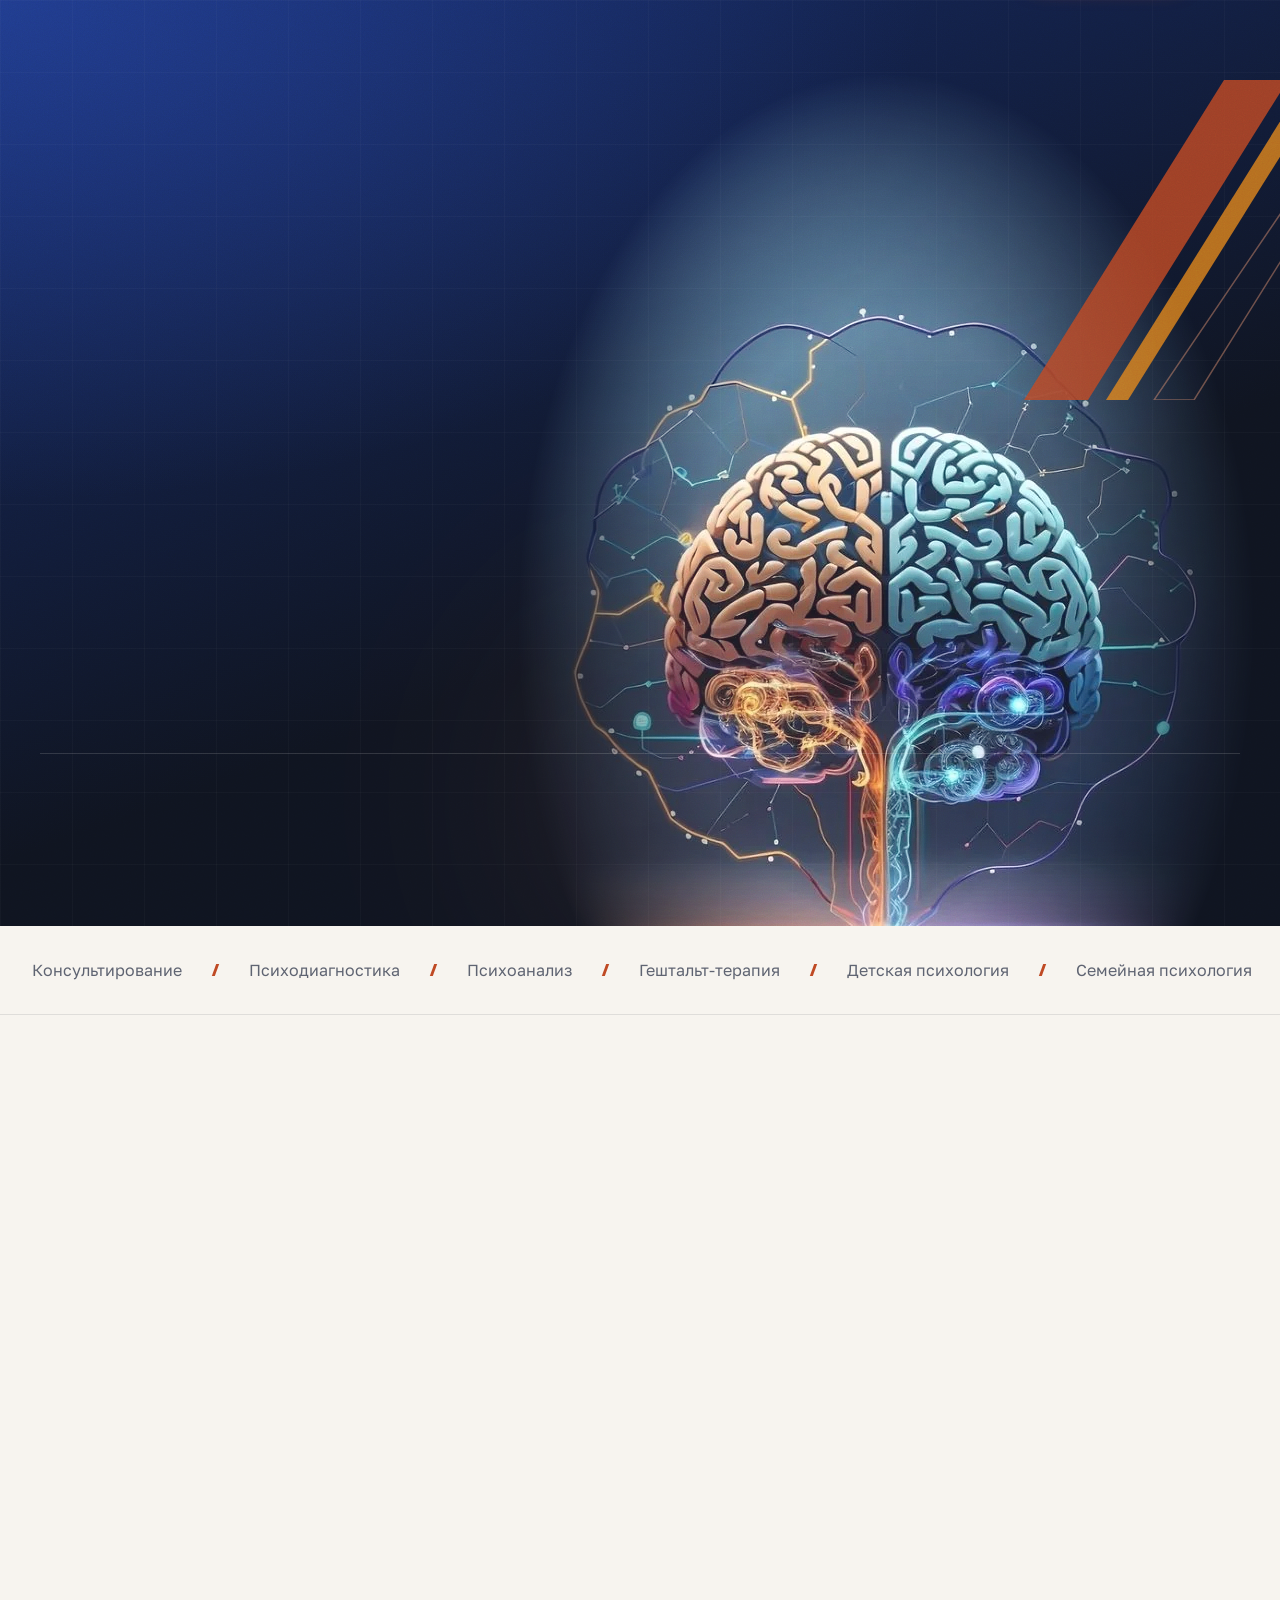
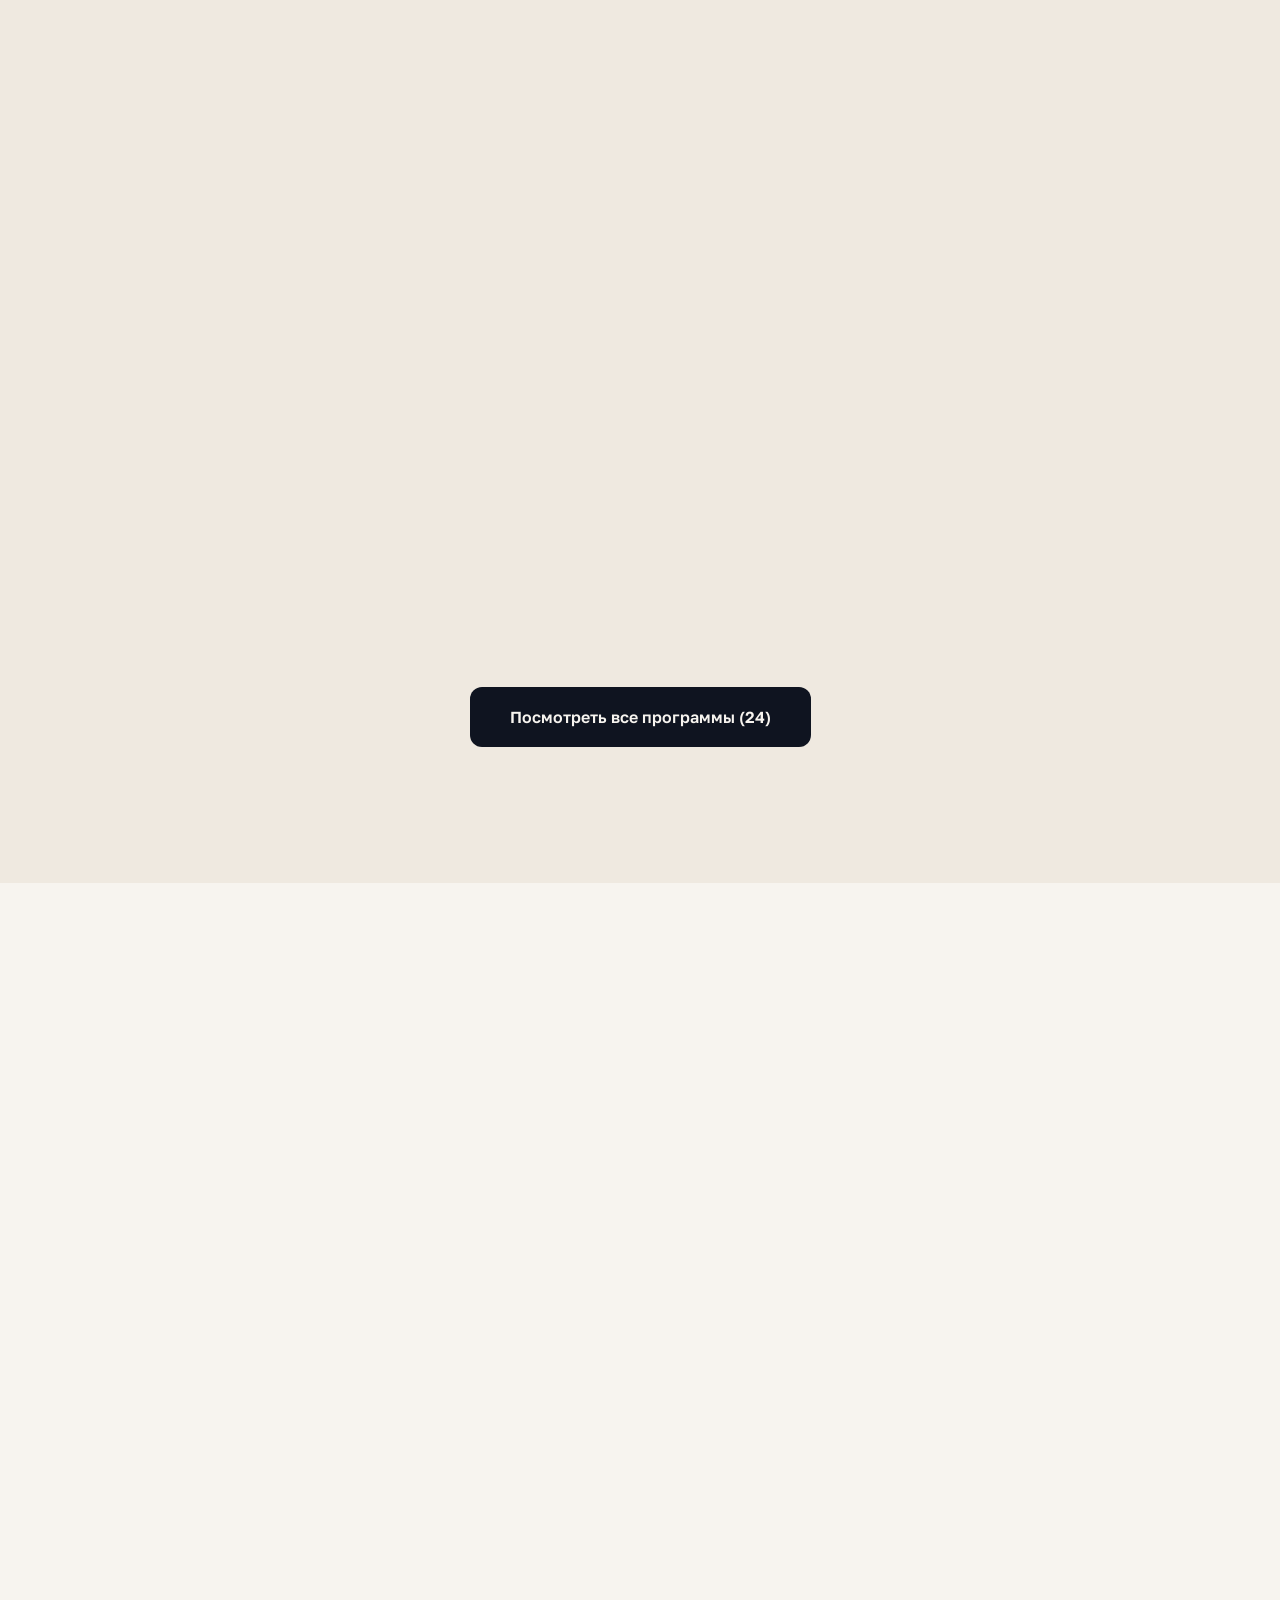
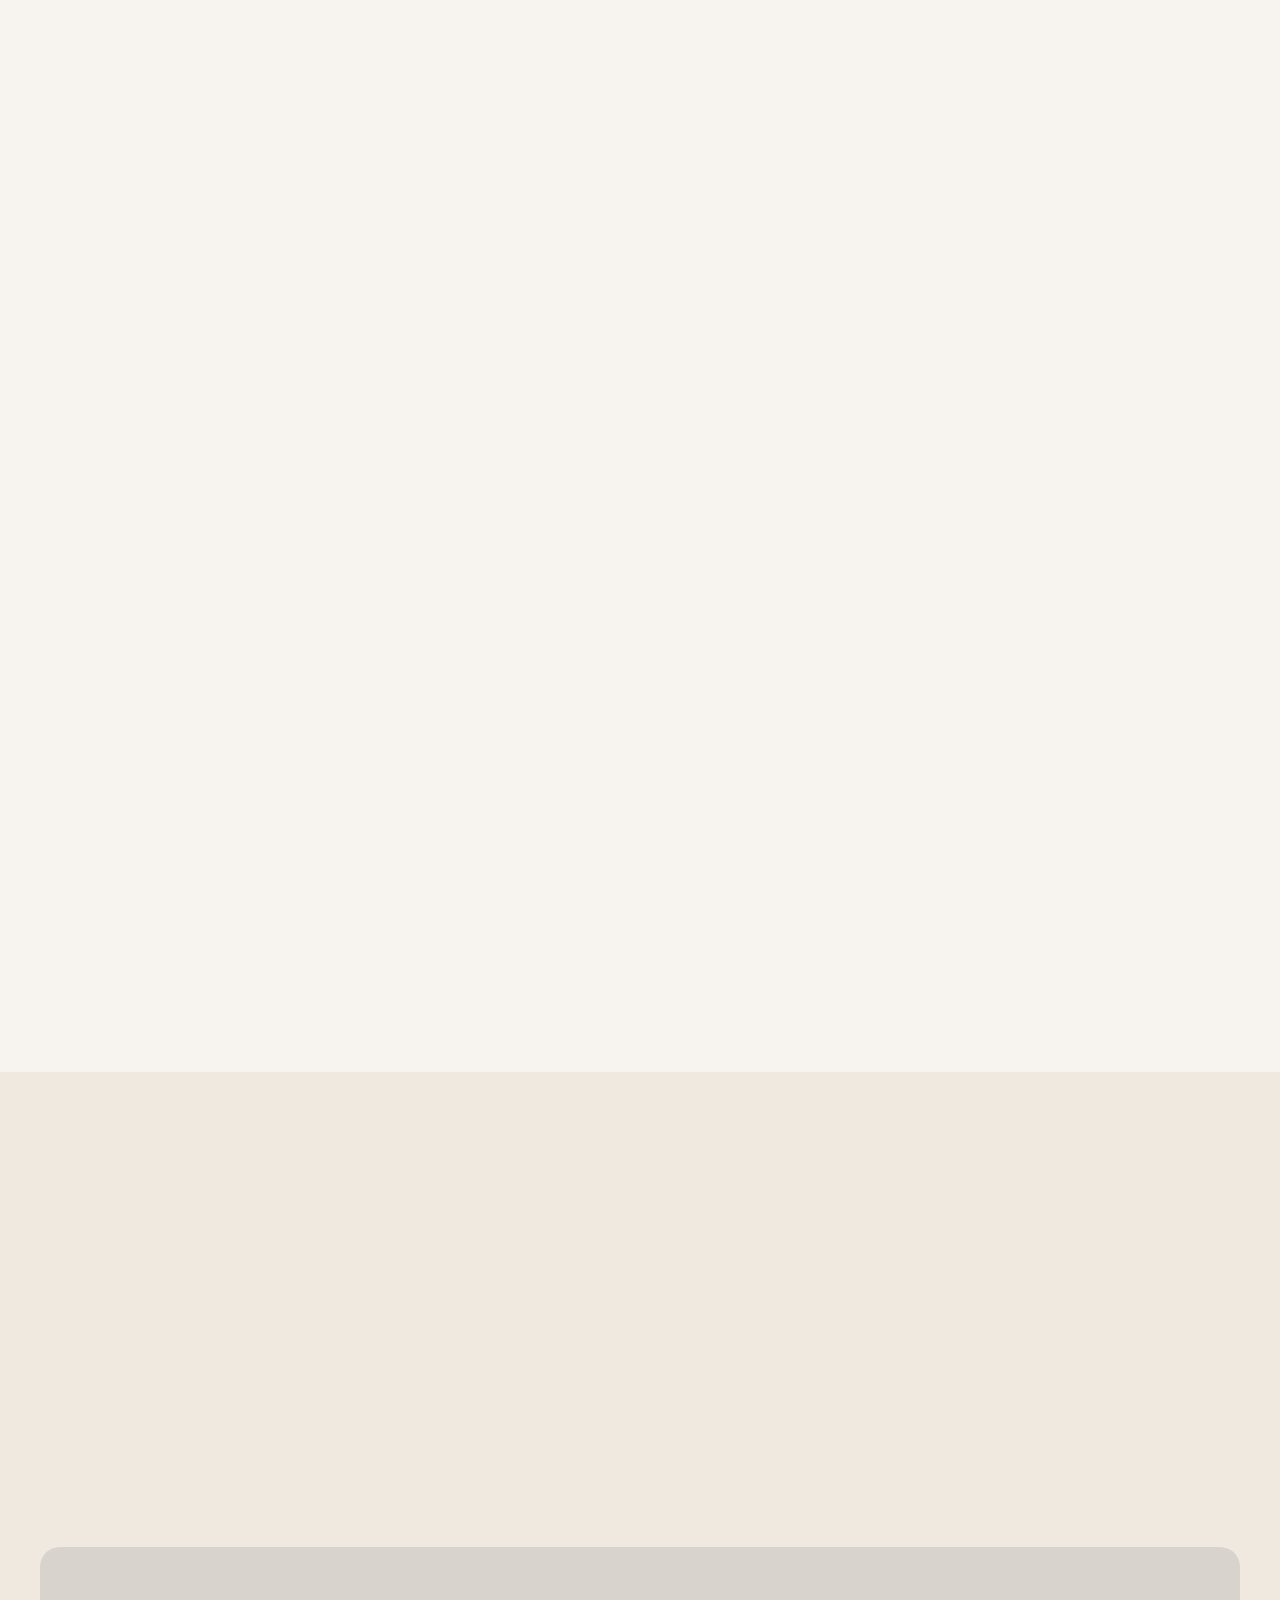
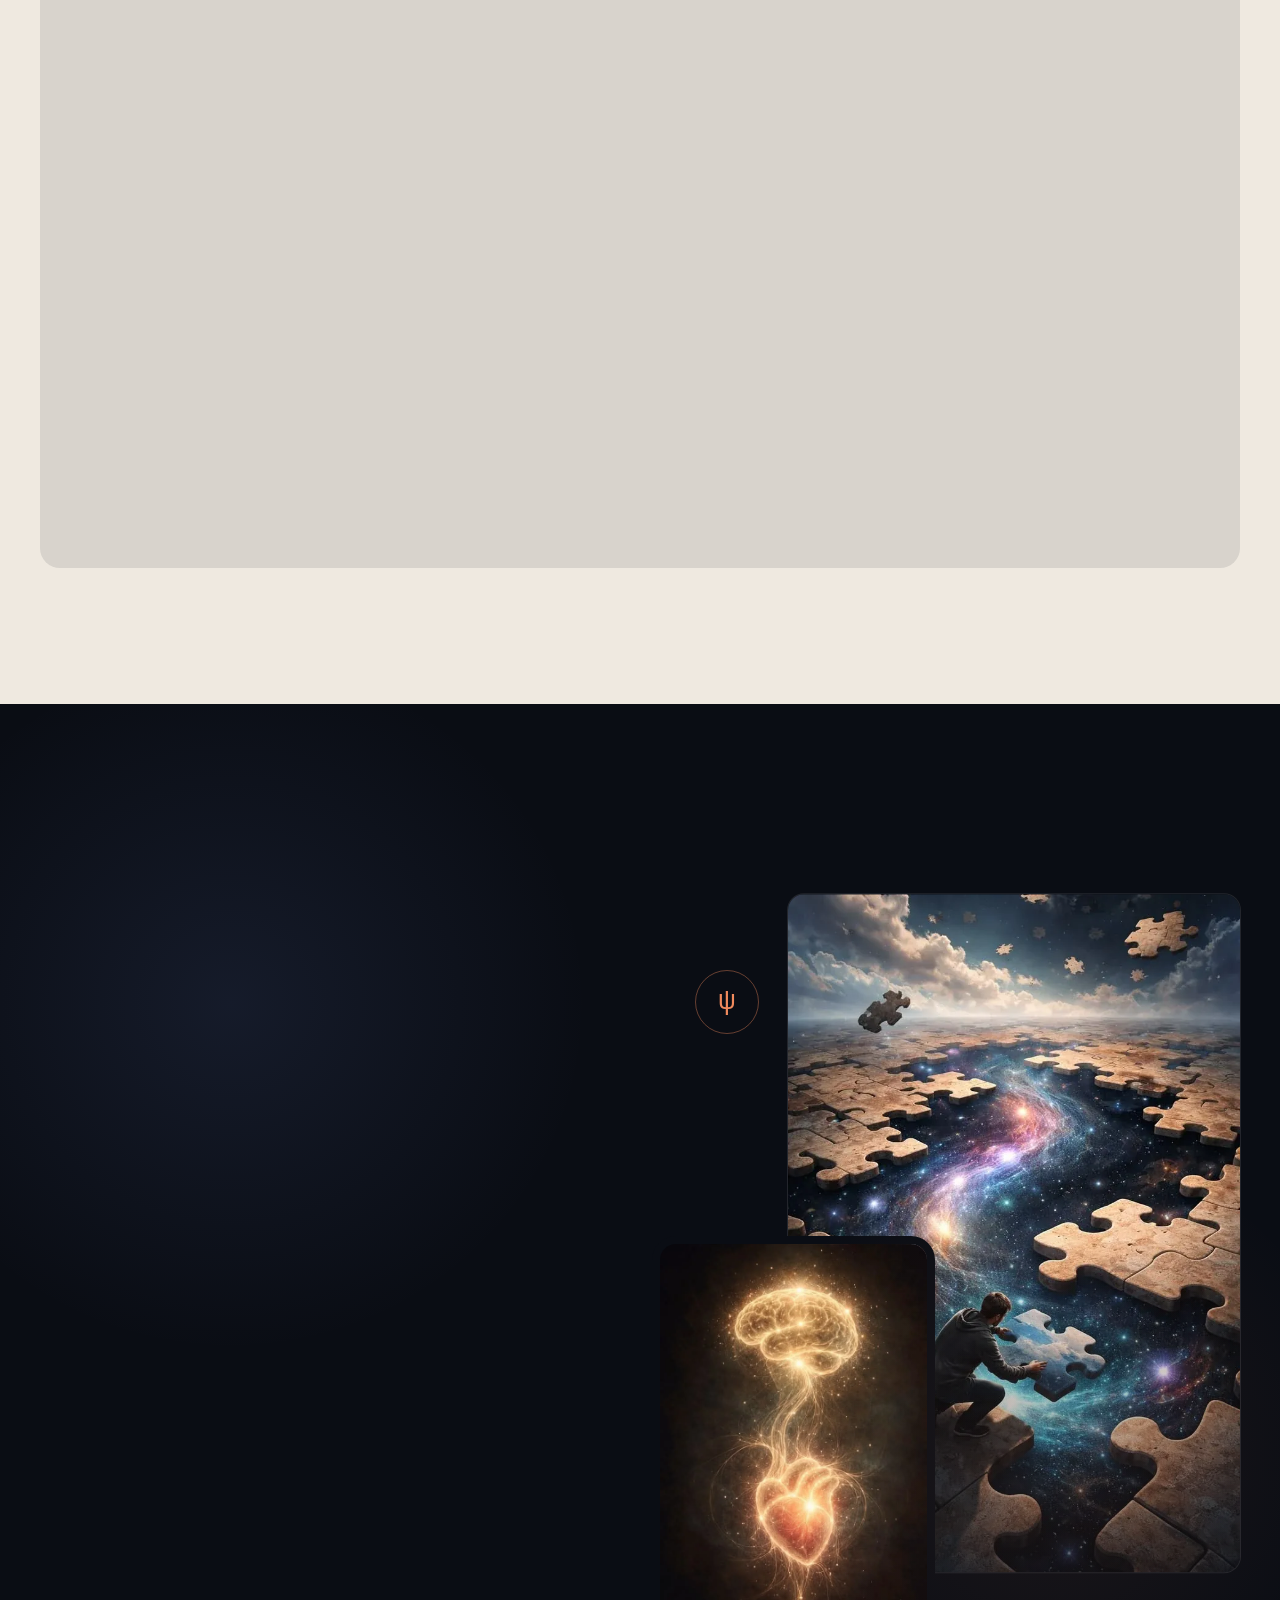
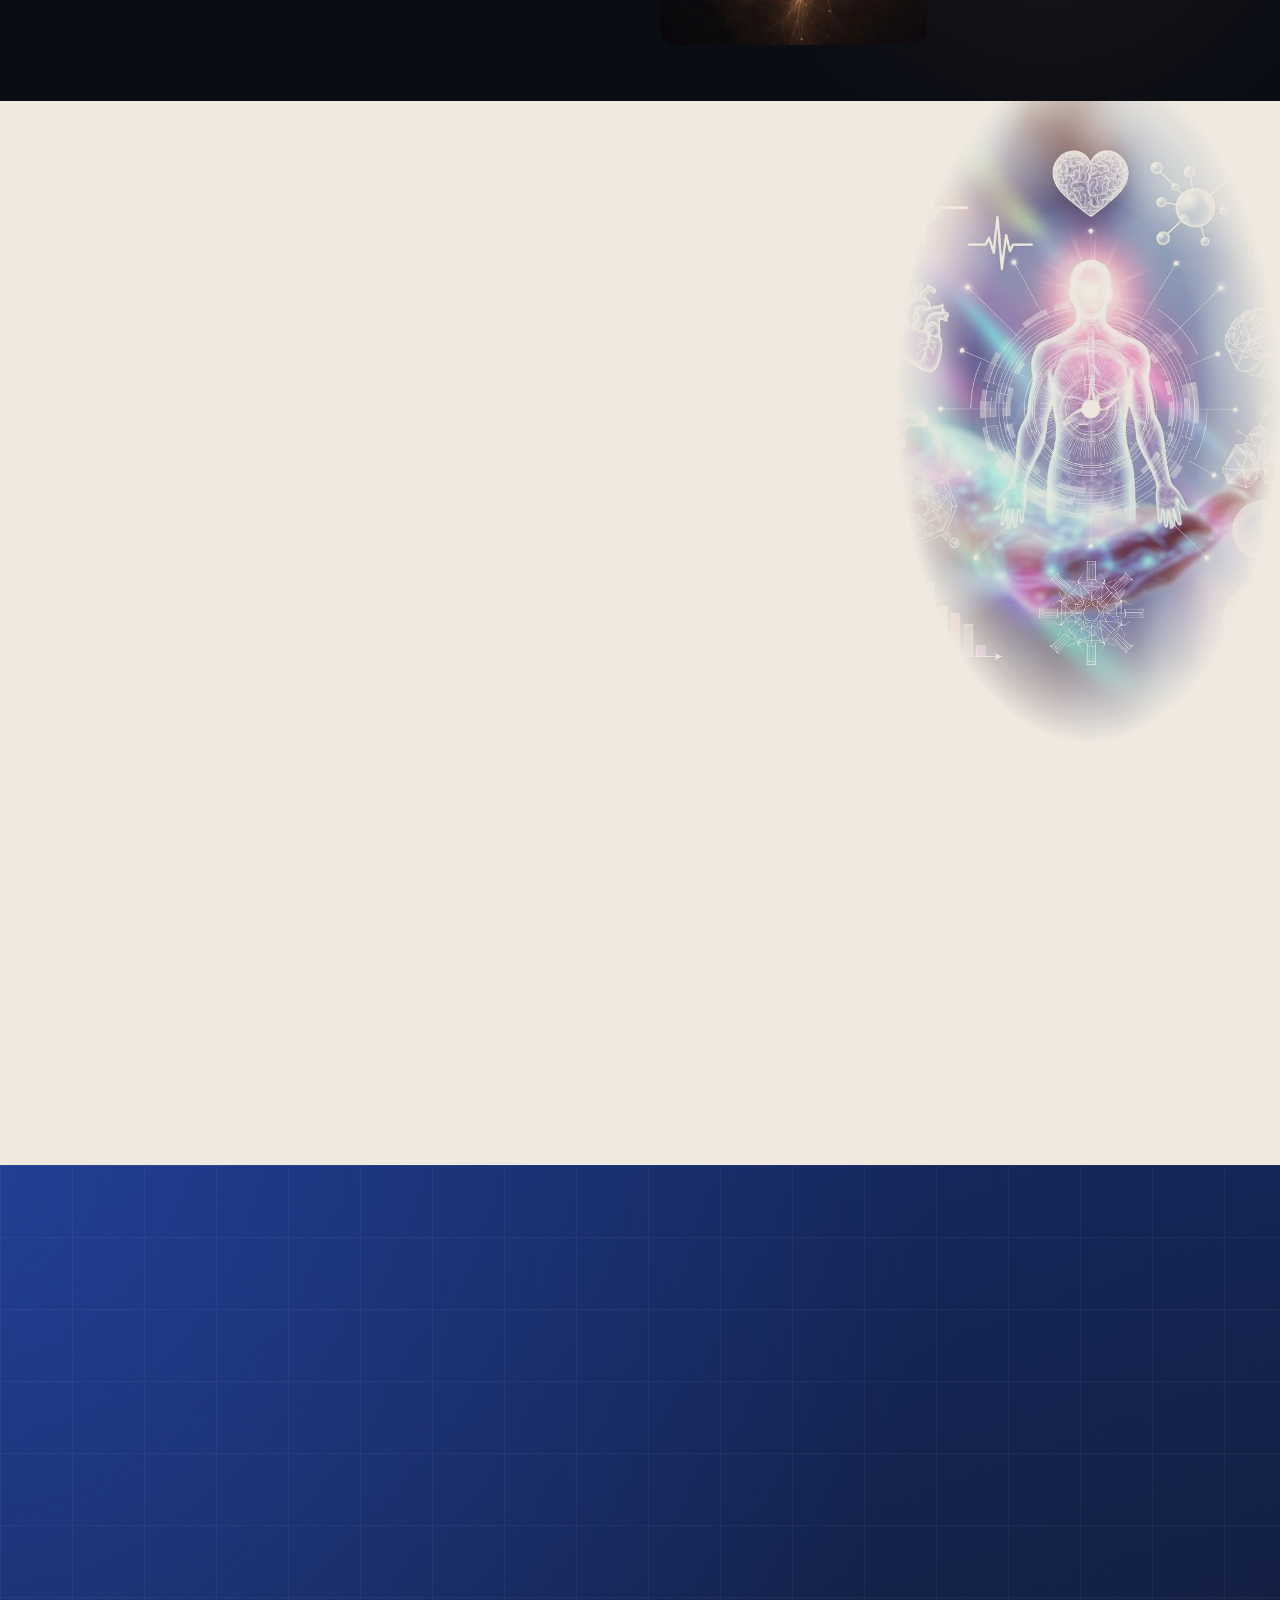
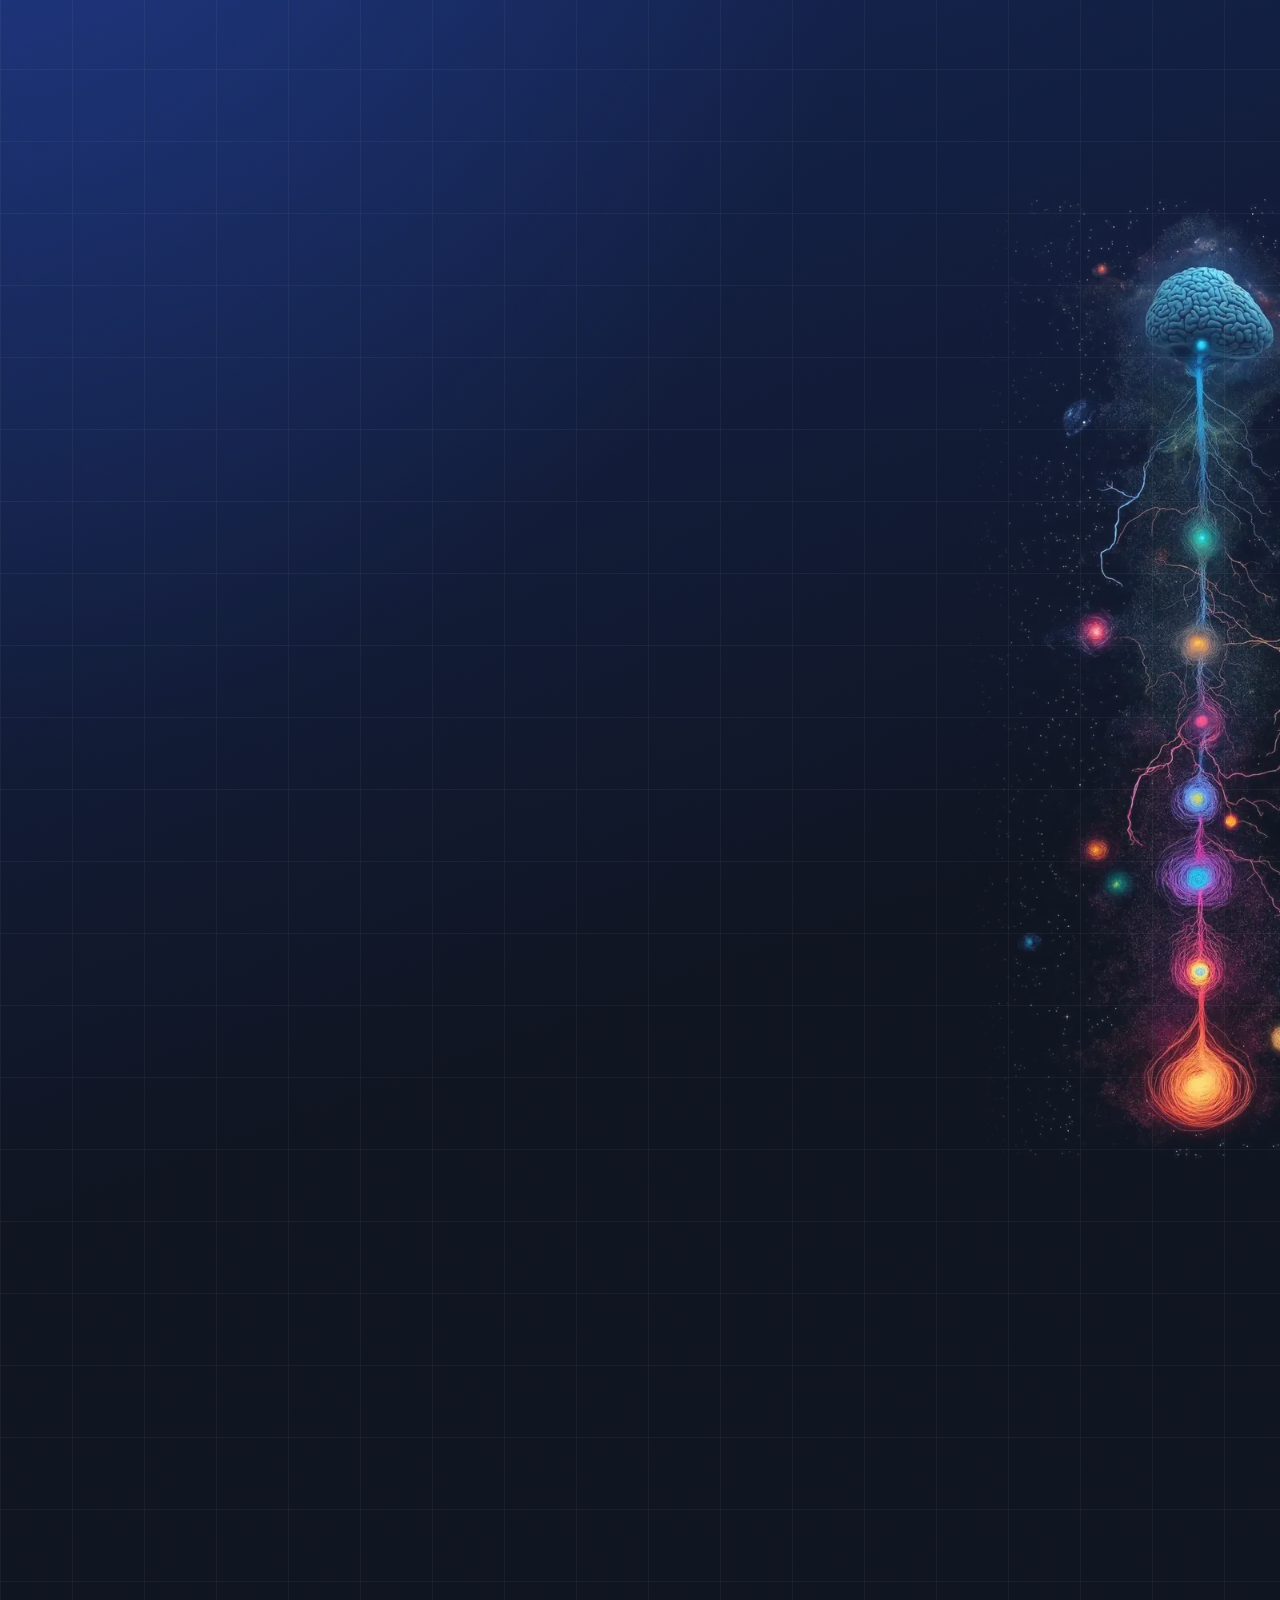
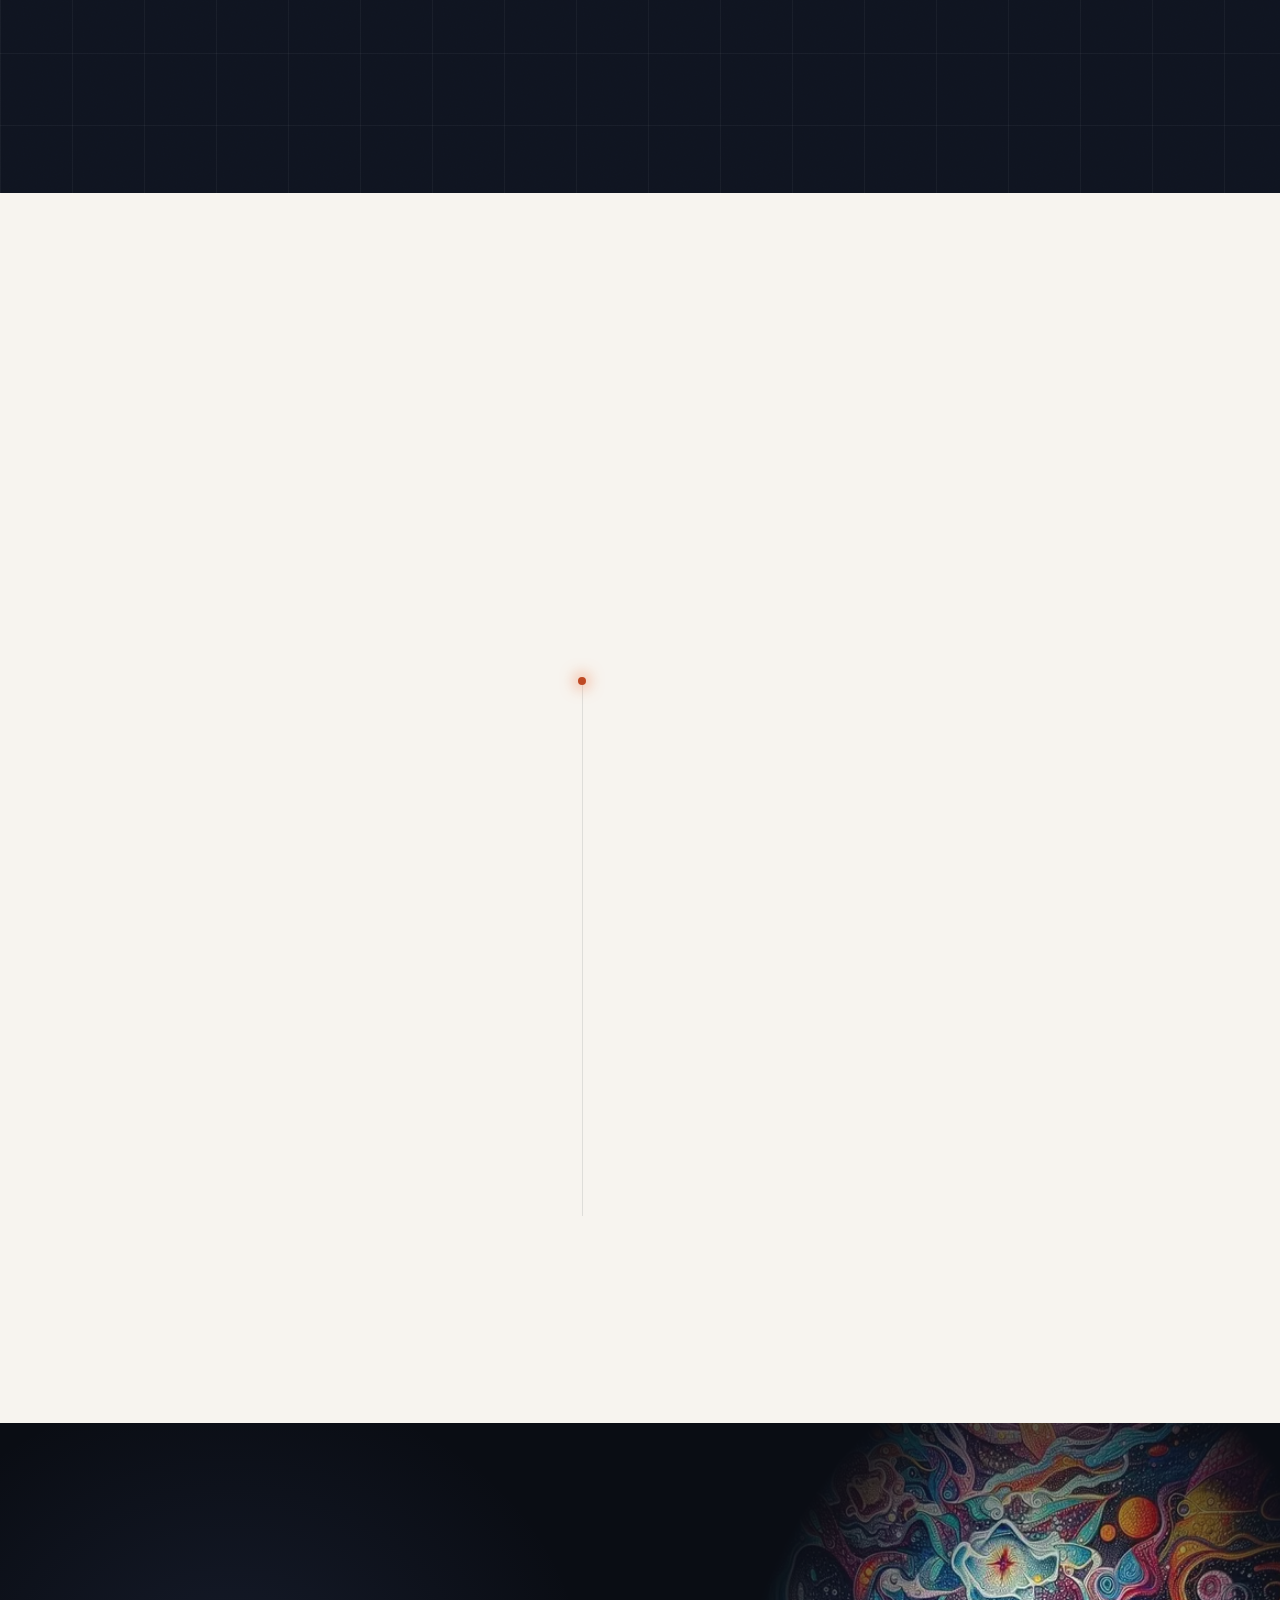
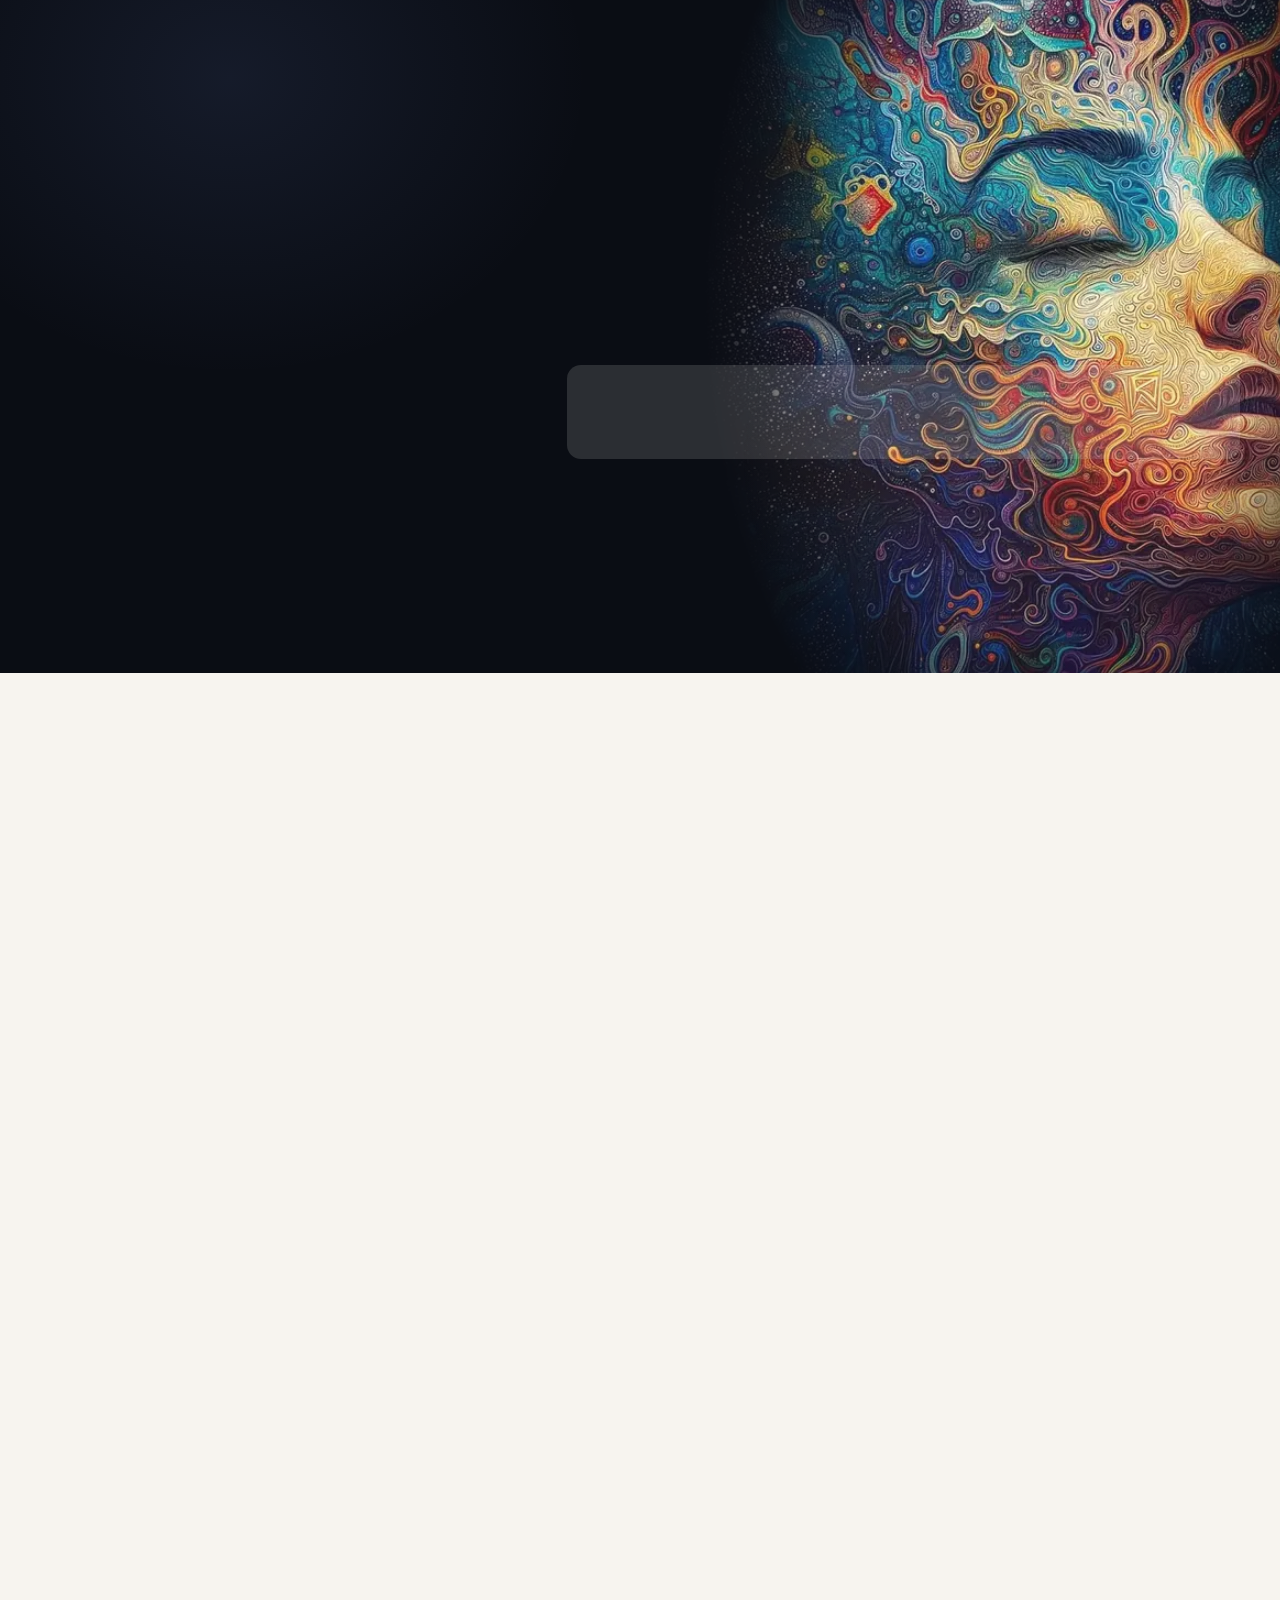
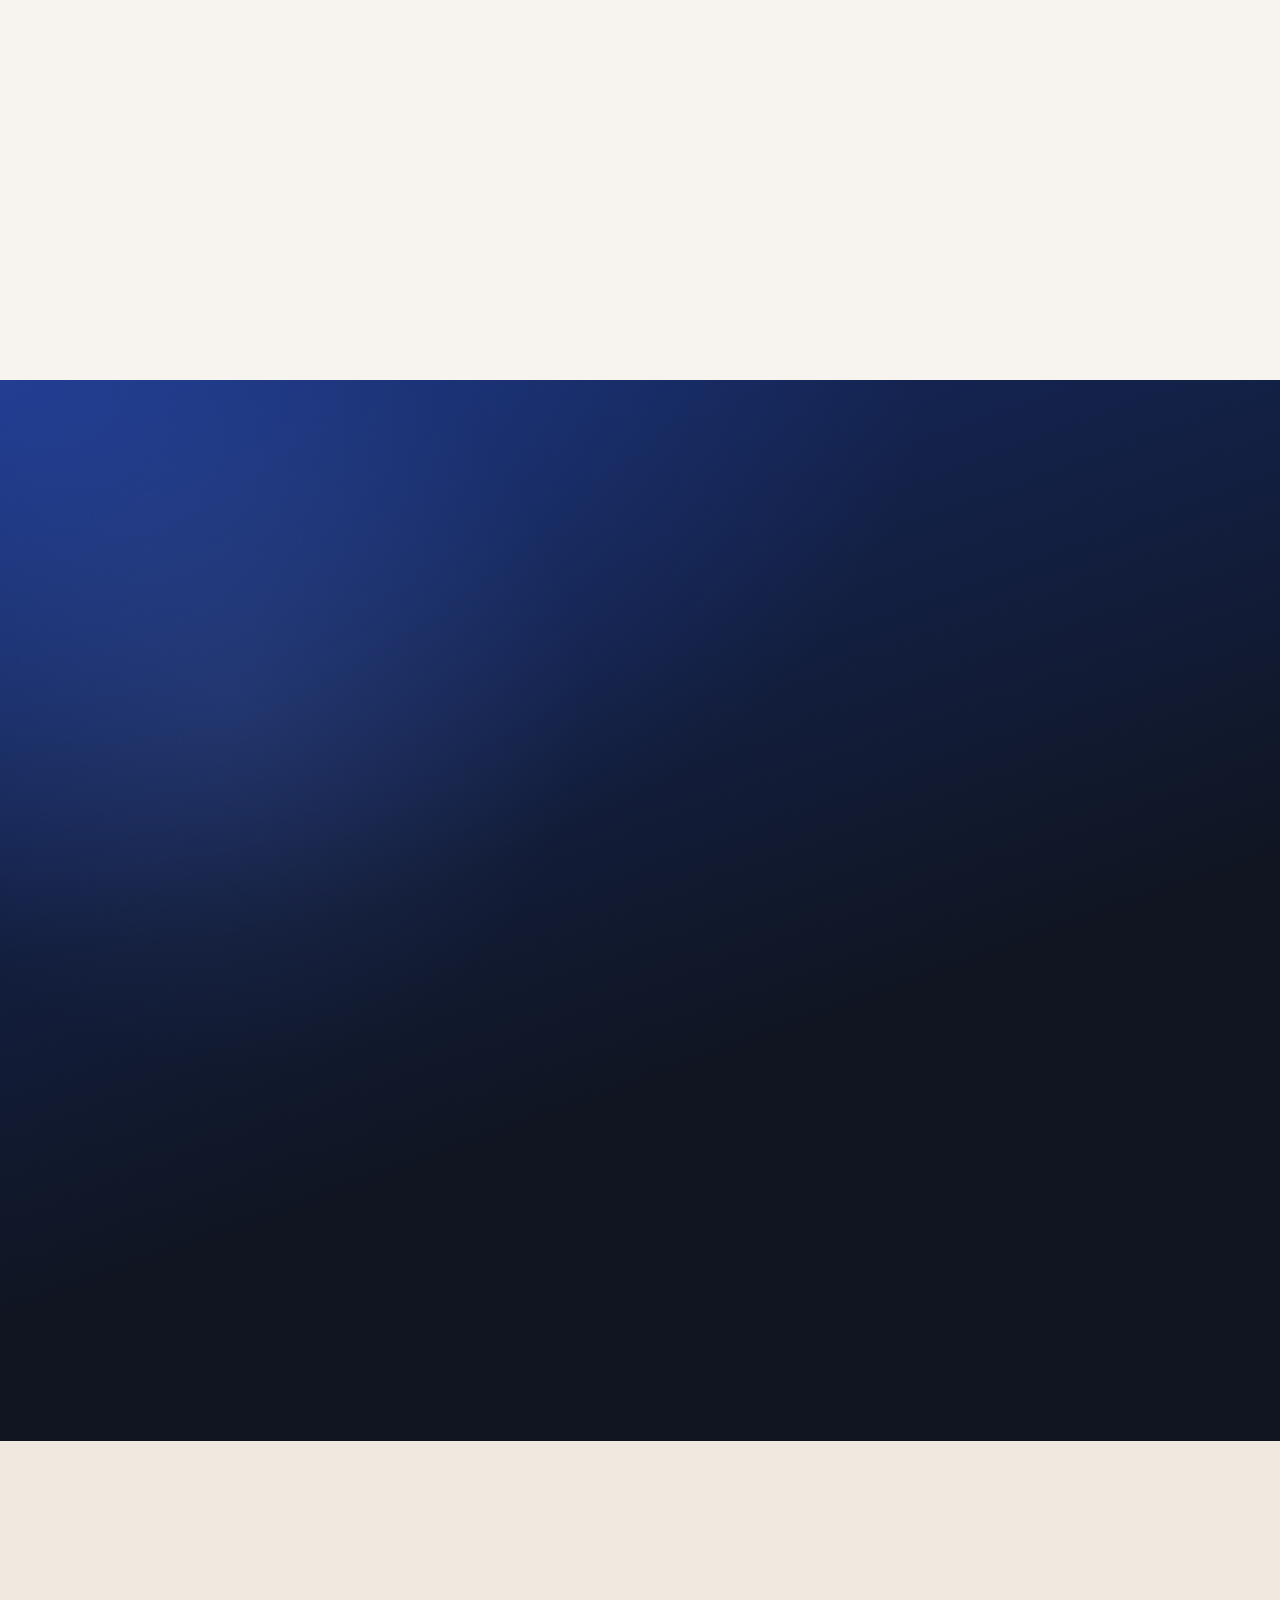
==== commit 9ff60ad3: "Restore original abitpsy.ru mirror for a clean edit baseline Replace the locally modified site with " ====
--- a/abitpsy.ru/index.html
+++ b/abitpsy.ru/index.html
@@ -1,100 +1 @@
-<!DOCTYPE html><html lang="ru"><head><meta charSet="utf-8"/><link rel="preconnect" href="index.html" crossorigin=""/><meta name="viewport" content="width=device-width, initial-scale=1"/><link rel="preload" as="image" href="_next/static/media/logo-ar.1ouoc7z3ee97n.webp"/><link rel="preload" as="image" href="_next/static/media/hero-seminar-portrait.2n0-_7lzzm-gd.webp" fetchPriority="high"/><link rel="stylesheet" href="_next/static/chunks/1mx0cpjjw2t5j.css" data-precedence="next"/><link rel="preload" as="script" fetchPriority="low" href="_next/static/chunks/30rkezs3-j8uf.js"/><script src="_next/static/chunks/27jktro2p5rq9.js" async=""></script><script src="_next/static/chunks/31iarpvmym1z2.js" async=""></script><script src="_next/static/chunks/3n2n0kdz7qf-n.js" async=""></script><script src="_next/static/chunks/turbopack-3ojynd9wqpy-c.js" async=""></script><script src="_next/static/chunks/360qox18laca2.js" async=""></script><script src="_next/static/chunks/3wunvy5y4n5jx.js" async=""></script><script src="_next/static/chunks/05-c3ty_6dwfk.js" async=""></script><script src="_next/static/chunks/14mrh2-p_w84d.js" async=""></script><script src="_next/static/chunks/3xtouamhbi9b6.js" async=""></script><script src="_next/static/chunks/0xqtkywgy1ygf.js" async=""></script><meta name="theme-color" content="#0f1420"/><title>Институт психологии АБИТ в Москве — обучение на психолога с дипломом</title><meta name="description" content="Институт психологии АБИТ в Москве: профессиональная переподготовка и повышение квалификации психологов. Заочно с очными встречами, диплом установленного образца."/><meta name="author" content="АНО ДПО «АБИТ»"/><meta name="keywords" content="институт психологии,институт психологии Москва,институт психологии АБИТ,обучение на психолога,обучение психологии в Москве,профессиональная переподготовка психолог,курсы психолога с дипломом,психолог-консультант обучение,повышение квалификации психологов,заочное обучение психологии,ДПО психология,Зеленоград"/><meta name="robots" content="index, follow"/><meta name="googlebot" content="index, follow, max-video-preview:-1, max-image-preview:large, max-snippet:-1"/><link rel="canonical" href="index.html"/><meta property="og:title" content="Институт психологии АБИТ в Москве — обучение на психолога с дипломом"/><meta property="og:description" content="Институт психологии АБИТ в Москве: профессиональная переподготовка и повышение квалификации психологов. Заочно с очными встречами, диплом установленного образца."/><meta property="og:url" content="https://abitpsy.ru/"/><meta property="og:site_name" content="Институт психологии АБИТ"/><meta property="og:locale" content="ru_RU"/><meta property="og:image" content="https://abitpsy.ru/opengraph-image?700d8714ed6a86f3"/><meta property="og:image:type" content="image/png"/><meta property="og:image:width" content="1200"/><meta property="og:image:height" content="630"/><meta property="og:image:alt" content="Институт психологии АБИТ — АНО ДПО «АБИТ»"/><meta property="og:type" content="website"/><meta name="twitter:card" content="summary_large_image"/><meta name="twitter:title" content="Институт психологии АБИТ в Москве — обучение на психолога с дипломом"/><meta name="twitter:description" content="Институт психологии АБИТ в Москве: профессиональная переподготовка и повышение квалификации психологов. Заочно с очными встречами, диплом установленного образца."/><meta name="twitter:image" content="https://abitpsy.ru/twitter-image?4f4655fc634eec0c"/><meta name="twitter:image:alt" content="Институт психологии АБИТ — АНО ДПО «АБИТ»"/><meta name="twitter:image:type" content="image/png"/><meta name="twitter:image:width" content="1200"/><meta name="twitter:image:height" content="630"/><link rel="icon" href="favicon.ico%3Ffavicon.2ek0vo2g967vw.ico" sizes="256x256" type="image/x-icon"/><link rel="icon" href="icon.png%3Ficon.30zxnfl1invyp.png" sizes="512x512" type="image/png"/><link rel="apple-touch-icon" href="apple-icon.png%3Fapple-icon.1skf9jua35j_v.png" sizes="180x180" type="image/png"/><script src="_next/static/chunks/0cz1d0mv5g_q7.js" noModule=""></script><script type="application/ld+json">{"@context": "https://schema.org", "@type": ["EducationalOrganization", "LocalBusiness"], "@id": "https://abitpsy.ru/#local", "name": "Институт психологии АБИТ", "url": "https://abitpsy.ru/", "parentOrganization": {"@id": "https://abitpsy.ru/#organization"}, "telephone": "+7 495 981-56-01", "email": "abit.official@yandex.ru", "image": "https://abitpsy.ru/icon.png", "priceRange": "₽₽", "address": {"@type": "PostalAddress", "streetAddress": "Савелкинский проезд, д. 4", "addressLocality": "Зеленоград, Москва", "postalCode": "124482", "addressCountry": "RU"}, "sameAs": ["https://t.me/abitpsy"], "knowsAbout": ["психологическое консультирование", "психодиагностика", "детская психология", "семейная психология", "нейропсихология", "кризисная психология", "коучинг"]}</script><script type="application/ld+json">{"@context": "https://schema.org", "@type": "FAQPage", "mainEntity": [{"@type": "Question", "name": "Нужно ли психологическое образование, чтобы поступить?", "acceptedAnswer": {"@type": "Answer", "text": "Нет. Программы профессиональной переподготовки рассчитаны в том числе на тех, кто приходит из другой профессии. Достаточно диплома о высшем или среднем профессиональном образовании — по любому направлению. Если вы ещё студент, подойдёт справка из вуза или колледжа."}}, {"@type": "Question", "name": "Какой документ я получу?", "acceptedAnswer": {"@type": "Answer", "text": "По программам переподготовки — диплом о профессиональной переподготовке установленного образца с квалификацией по выбранному направлению. По программам повышения квалификации — удостоверение."}}, {"@type": "Question", "name": "Как проходит заочное обучение?", "acceptedAnswer": {"@type": "Answer", "text": "Теорию вы изучаете дистанционно, в удобное время: лекции, материалы и задания доступны онлайн. Дополнительно проходят очные встречи в Москве — для практики, отработки техник и общения с преподавателями. Учёбу легко совмещать с работой."}}, {"@type": "Question", "name": "Где проходят очные встречи?", "acceptedAnswer": {"@type": "Answer", "text": "В Москве, в Зеленограде: Савелкинский проезд, д. 4, бизнес-центр «Зеленоград», 3 этаж. Расписание встреч куратор сообщает при поступлении."}}, {"@type": "Question", "name": "Как выбрать направление?", "acceptedAnswer": {"@type": "Answer", "text": "Запишитесь на бесплатную консультацию — куратор расспросит о вашем опыте и целях и подскажет, какая программа подойдёт: от психологического консультирования до детской, семейной или кризисной психологии."}}, {"@type": "Question", "name": "Смогу ли я после обучения вести частную практику?", "acceptedAnswer": {"@type": "Answer", "text": "Да. Программы дают квалификацию и практические инструменты. В рамках обучения разбираем контракт с клиентом, этику, границы компетенции и профессиональное развитие через супервизию."}}, {"@type": "Question", "name": "Кто преподаёт?", "acceptedAnswer": {"@type": "Answer", "text": "Практикующие специалисты: психологи-консультанты, коучи, эксперты по бизнес-психологии и деловым коммуникациям. Содержание программ курирует академический директор института Андрей Назаров."}}]}</script><script type="application/ld+json">{"@context": "https://schema.org", "@type": "ItemList", "name": "Программы Института психологии АБИТ", "itemListElement": [{"@type": "ListItem", "position": 1, "item": {"@type": "Course", "name": "Психологическое консультирование и психодиагностика — профессиональная переподготовка", "description": "Профессиональная переподготовка в Институте психологии АБИТ: заочно с очными встречами в Москве. Документ: диплом о профессиональной переподготовке.", "provider": {"@id": "https://abitpsy.ru/#organization"}, "url": "https://abitpsy.ru/#catalog", "educationalCredentialAwarded": "Диплом о профессиональной переподготовке", "inLanguage": "ru", "hasCourseInstance": {"@type": "CourseInstance", "courseMode": "blended", "location": {"@type": "Place", "name": "Институт психологии АБИТ", "address": "Москва, Зеленоград, Савелкинский проезд, д. 4"}}}}, {"@type": "ListItem", "position": 2, "item": {"@type": "Course", "name": "Психоанализ и психоаналитическая психотерапия — профессиональная переподготовка", "description": "Профессиональная переподготовка в Институте психологии АБИТ: заочно с очными встречами в Москве. Документ: диплом о профессиональной переподготовке.", "provider": {"@id": "https://abitpsy.ru/#organization"}, "url": "https://abitpsy.ru/#catalog", "educationalCredentialAwarded": "Диплом о профессиональной переподготовке", "inLanguage": "ru", "hasCourseInstance": {"@type": "CourseInstance", "courseMode": "blended", "location": {"@type": "Place", "name": "Институт психологии АБИТ", "address": "Москва, Зеленоград, Савелкинский проезд, д. 4"}}}}, {"@type": "ListItem", "position": 3, "item": {"@type": "Course", "name": "Гештальт-терапия в психологическом консультировании — профессиональная переподготовка", "description": "Профессиональная переподготовка в Институте психологии АБИТ: заочно с очными встречами в Москве. Документ: диплом о профессиональной переподготовке.", "provider": {"@id": "https://abitpsy.ru/#organization"}, "url": "https://abitpsy.ru/#catalog", "educationalCredentialAwarded": "Диплом о профессиональной переподготовке", "inLanguage": "ru", "hasCourseInstance": {"@type": "CourseInstance", "courseMode": "blended", "location": {"@type": "Place", "name": "Институт психологии АБИТ", "address": "Москва, Зеленоград, Савелкинский проезд, д. 4"}}}}, {"@type": "ListItem", "position": 4, "item": {"@type": "Course", "name": "Организационная психология и коучинг — профессиональная переподготовка", "description": "Профессиональная переподготовка в Институте психологии АБИТ: заочно с очными встречами в Москве. Документ: диплом о профессиональной переподготовке.", "provider": {"@id": "https://abitpsy.ru/#organization"}, "url": "https://abitpsy.ru/#catalog", "educationalCredentialAwarded": "Диплом о профессиональной переподготовке", "inLanguage": "ru", "hasCourseInstance": {"@type": "CourseInstance", "courseMode": "blended", "location": {"@type": "Place", "name": "Институт психологии АБИТ", "address": "Москва, Зеленоград, Савелкинский проезд, д. 4"}}}}, {"@type": "ListItem", "position": 5, "item": {"@type": "Course", "name": "Детский психолог — профессиональная переподготовка", "description": "Профессиональная переподготовка в Институте психологии АБИТ: заочно с очными встречами в Москве. Документ: диплом о профессиональной переподготовке.", "provider": {"@id": "https://abitpsy.ru/#organization"}, "url": "https://abitpsy.ru/#catalog", "educationalCredentialAwarded": "Диплом о профессиональной переподготовке", "inLanguage": "ru", "hasCourseInstance": {"@type": "CourseInstance", "courseMode": "blended", "location": {"@type": "Place", "name": "Институт психологии АБИТ", "address": "Москва, Зеленоград, Савелкинский проезд, д. 4"}}}}, {"@type": "ListItem", "position": 6, "item": {"@type": "Course", "name": "Семейный психолог — профессиональная переподготовка", "description": "Профессиональная переподготовка в Институте психологии АБИТ: заочно с очными встречами в Москве. Документ: диплом о профессиональной переподготовке.", "provider": {"@id": "https://abitpsy.ru/#organization"}, "url": "https://abitpsy.ru/#catalog", "educationalCredentialAwarded": "Диплом о профессиональной переподготовке", "inLanguage": "ru", "hasCourseInstance": {"@type": "CourseInstance", "courseMode": "blended", "location": {"@type": "Place", "name": "Институт психологии АБИТ", "address": "Москва, Зеленоград, Савелкинский проезд, д. 4"}}}}, {"@type": "ListItem", "position": 7, "item": {"@type": "Course", "name": "Сексология в психологическом консультировании — профессиональная переподготовка", "description": "Профессиональная переподготовка в Институте психологии АБИТ: заочно с очными встречами в Москве. Документ: диплом о профессиональной переподготовке.", "provider": {"@id": "https://abitpsy.ru/#organization"}, "url": "https://abitpsy.ru/#catalog", "educationalCredentialAwarded": "Диплом о профессиональной переподготовке", "inLanguage": "ru", "hasCourseInstance": {"@type": "CourseInstance", "courseMode": "blended", "location": {"@type": "Place", "name": "Институт психологии АБИТ", "address": "Москва, Зеленоград, Савелкинский проезд, д. 4"}}}}, {"@type": "ListItem", "position": 8, "item": {"@type": "Course", "name": "Педагог-психолог — профессиональная переподготовка", "description": "Профессиональная переподготовка в Институте психологии АБИТ: заочно с очными встречами в Москве. Документ: диплом о профессиональной переподготовке.", "provider": {"@id": "https://abitpsy.ru/#organization"}, "url": "https://abitpsy.ru/#catalog", "educationalCredentialAwarded": "Диплом о профессиональной переподготовке", "inLanguage": "ru", "hasCourseInstance": {"@type": "CourseInstance", "courseMode": "blended", "location": {"@type": "Place", "name": "Институт психологии АБИТ", "address": "Москва, Зеленоград, Савелкинский проезд, д. 4"}}}}, {"@type": "ListItem", "position": 9, "item": {"@type": "Course", "name": "Кризисный психолог — профессиональная переподготовка", "description": "Профессиональная переподготовка в Институте психологии АБИТ: заочно с очными встречами в Москве. Документ: диплом о профессиональной переподготовке.", "provider": {"@id": "https://abitpsy.ru/#organization"}, "url": "https://abitpsy.ru/#catalog", "educationalCredentialAwarded": "Диплом о профессиональной переподготовке", "inLanguage": "ru", "hasCourseInstance": {"@type": "CourseInstance", "courseMode": "blended", "location": {"@type": "Place", "name": "Институт психологии АБИТ", "address": "Москва, Зеленоград, Савелкинский проезд, д. 4"}}}}, {"@type": "ListItem", "position": 10, "item": {"@type": "Course", "name": "Нейропсихолог — профессиональная переподготовка", "description": "Профессиональная переподготовка в Институте психологии АБИТ: заочно с очными встречами в Москве. Документ: диплом о профессиональной переподготовке.", "provider": {"@id": "https://abitpsy.ru/#organization"}, "url": "https://abitpsy.ru/#catalog", "educationalCredentialAwarded": "Диплом о профессиональной переподготовке", "inLanguage": "ru", "hasCourseInstance": {"@type": "CourseInstance", "courseMode": "blended", "location": {"@type": "Place", "name": "Институт психологии АБИТ", "address": "Москва, Зеленоград, Савелкинский проезд, д. 4"}}}}, {"@type": "ListItem", "position": 11, "item": {"@type": "Course", "name": "Детский нейропсихолог — профессиональная переподготовка", "description": "Профессиональная переподготовка в Институте психологии АБИТ: заочно с очными встречами в Москве. Документ: диплом о профессиональной переподготовке.", "provider": {"@id": "https://abitpsy.ru/#organization"}, "url": "https://abitpsy.ru/#catalog", "educationalCredentialAwarded": "Диплом о профессиональной переподготовке", "inLanguage": "ru", "hasCourseInstance": {"@type": "CourseInstance", "courseMode": "blended", "location": {"@type": "Place", "name": "Институт психологии АБИТ", "address": "Москва, Зеленоград, Савелкинский проезд, д. 4"}}}}, {"@type": "ListItem", "position": 12, "item": {"@type": "Course", "name": "Прикладной анализ поведения (АВА-терапия) — профессиональная переподготовка", "description": "Профессиональная переподготовка в Институте психологии АБИТ: заочно с очными встречами в Москве. Документ: диплом о профессиональной переподготовке.", "provider": {"@id": "https://abitpsy.ru/#organization"}, "url": "https://abitpsy.ru/#catalog", "educationalCredentialAwarded": "Диплом о профессиональной переподготовке", "inLanguage": "ru", "hasCourseInstance": {"@type": "CourseInstance", "courseMode": "blended", "location": {"@type": "Place", "name": "Институт психологии АБИТ", "address": "Москва, Зеленоград, Савелкинский проезд, д. 4"}}}}, {"@type": "ListItem", "position": 13, "item": {"@type": "Course", "name": "Психологическое консультирование и психодиагностика — повышение квалификации", "description": "Повышение квалификации в Институте психологии АБИТ: заочно с очными встречами в Москве. Документ: удостоверение о повышении квалификации.", "provider": {"@id": "https://abitpsy.ru/#organization"}, "url": "https://abitpsy.ru/#catalog", "educationalCredentialAwarded": "Удостоверение о повышении квалификации", "inLanguage": "ru", "hasCourseInstance": {"@type": "CourseInstance", "courseMode": "blended", "location": {"@type": "Place", "name": "Институт психологии АБИТ", "address": "Москва, Зеленоград, Савелкинский проезд, д. 4"}}}}, {"@type": "ListItem", "position": 14, "item": {"@type": "Course", "name": "Экстремальная психология — повышение квалификации", "description": "Повышение квалификации в Институте психологии АБИТ: заочно с очными встречами в Москве. Документ: удостоверение о повышении квалификации.", "provider": {"@id": "https://abitpsy.ru/#organization"}, "url": "https://abitpsy.ru/#catalog", "educationalCredentialAwarded": "Удостоверение о повышении квалификации", "inLanguage": "ru", "hasCourseInstance": {"@type": "CourseInstance", "courseMode": "blended", "location": {"@type": "Place", "name": "Институт психологии АБИТ", "address": "Москва, Зеленоград, Савелкинский проезд, д. 4"}}}}, {"@type": "ListItem", "position": 15, "item": {"@type": "Course", "name": "Семейная диагностика и консультирование — повышение квалификации", "description": "Повышение квалификации в Институте психологии АБИТ: заочно с очными встречами в Москве. Документ: удостоверение о повышении квалификации.", "provider": {"@id": "https://abitpsy.ru/#organization"}, "url": "https://abitpsy.ru/#catalog", "educationalCredentialAwarded": "Удостоверение о повышении квалификации", "inLanguage": "ru", "hasCourseInstance": {"@type": "CourseInstance", "courseMode": "blended", "location": {"@type": "Place", "name": "Институт психологии АБИТ", "address": "Москва, Зеленоград, Савелкинский проезд, д. 4"}}}}, {"@type": "ListItem", "position": 16, "item": {"@type": "Course", "name": "Психология управления в бизнесе — повышение квалификации", "description": "Повышение квалификации в Институте психологии АБИТ: заочно с очными встречами в Москве. Документ: удостоверение о повышении квалификации.", "provider": {"@id": "https://abitpsy.ru/#organization"}, "url": "https://abitpsy.ru/#catalog", "educationalCredentialAwarded": "Удостоверение о повышении квалификации", "inLanguage": "ru", "hasCourseInstance": {"@type": "CourseInstance", "courseMode": "blended", "location": {"@type": "Place", "name": "Институт психологии АБИТ", "address": "Москва, Зеленоград, Савелкинский проезд, д. 4"}}}}, {"@type": "ListItem", "position": 17, "item": {"@type": "Course", "name": "Гендерная психология и сексология — повышение квалификации", "description": "Повышение квалификации в Институте психологии АБИТ: заочно с очными встречами в Москве. Документ: удостоверение о повышении квалификации.", "provider": {"@id": "https://abitpsy.ru/#organization"}, "url": "https://abitpsy.ru/#catalog", "educationalCredentialAwarded": "Удостоверение о повышении квалификации", "inLanguage": "ru", "hasCourseInstance": {"@type": "CourseInstance", "courseMode": "blended", "location": {"@type": "Place", "name": "Институт психологии АБИТ", "address": "Москва, Зеленоград, Савелкинский проезд, д. 4"}}}}, {"@type": "ListItem", "position": 18, "item": {"@type": "Course", "name": "Детская психология — повышение квалификации", "description": "Повышение квалификации в Институте психологии АБИТ: заочно с очными встречами в Москве. Документ: удостоверение о повышении квалификации.", "provider": {"@id": "https://abitpsy.ru/#organization"}, "url": "https://abitpsy.ru/#catalog", "educationalCredentialAwarded": "Удостоверение о повышении квалификации", "inLanguage": "ru", "hasCourseInstance": {"@type": "CourseInstance", "courseMode": "blended", "location": {"@type": "Place", "name": "Институт психологии АБИТ", "address": "Москва, Зеленоград, Савелкинский проезд, д. 4"}}}}, {"@type": "ListItem", "position": 19, "item": {"@type": "Course", "name": "Психология личностного роста, коуч, тренинг — повышение квалификации", "description": "Повышение квалификации в Институте психологии АБИТ: заочно с очными встречами в Москве. Документ: удостоверение о повышении квалификации.", "provider": {"@id": "https://abitpsy.ru/#organization"}, "url": "https://abitpsy.ru/#catalog", "educationalCredentialAwarded": "Удостоверение о повышении квалификации", "inLanguage": "ru", "hasCourseInstance": {"@type": "CourseInstance", "courseMode": "blended", "location": {"@type": "Place", "name": "Институт психологии АБИТ", "address": "Москва, Зеленоград, Савелкинский проезд, д. 4"}}}}, {"@type": "ListItem", "position": 20, "item": {"@type": "Course", "name": "Личный бренд", "description": "Курс в Институте психологии АБИТ: заочно с очными встречами в Москве. Документ: сертификат.", "provider": {"@id": "https://abitpsy.ru/#organization"}, "url": "https://abitpsy.ru/#catalog", "educationalCredentialAwarded": "Сертификат", "inLanguage": "ru", "hasCourseInstance": {"@type": "CourseInstance", "courseMode": "blended", "location": {"@type": "Place", "name": "Институт психологии АБИТ", "address": "Москва, Зеленоград, Савелкинский проезд, д. 4"}}}}, {"@type": "ListItem", "position": 21, "item": {"@type": "Course", "name": "Искусственный интеллект для психолога", "description": "Курс в Институте психологии АБИТ: заочно с очными встречами в Москве. Документ: сертификат.", "provider": {"@id": "https://abitpsy.ru/#organization"}, "url": "https://abitpsy.ru/#catalog", "educationalCredentialAwarded": "Сертификат", "inLanguage": "ru", "hasCourseInstance": {"@type": "CourseInstance", "courseMode": "blended", "location": {"@type": "Place", "name": "Институт психологии АБИТ", "address": "Москва, Зеленоград, Савелкинский проезд, д. 4"}}}}]}</script><script type="application/ld+json">{"@context": "https://schema.org", "@type": "EducationEvent", "name": "Встреча выпускников: психолог в 2026 году — куда растёт профессия", "startDate": "2026-11-14T15:00:00+03:00", "eventStatus": "https://schema.org/EventScheduled", "eventAttendanceMode": "https://schema.org/OfflineEventAttendanceMode", "isAccessibleForFree": true, "location": {"@type": "Place", "name": "БЦ «Зеленоград», 3 этаж", "address": {"@type": "PostalAddress", "streetAddress": "Савелкинский проезд, д. 4", "addressLocality": "Зеленоград, Москва", "postalCode": "124482", "addressCountry": "RU"}}, "performer": {"@type": "Person", "name": "Лариса Викторовна Калачева"}, "organizer": {"@id": "https://abitpsy.ru/#organization"}, "url": "https://abitpsy.ru/#meetings", "offers": {"@type": "Offer", "price": 0, "priceCurrency": "RUB", "availability": "https://schema.org/InStock", "url": "https://abitpsy.ru/#meetings"}, "description": "Бесплатная встреча для психологов в Институте психологии АБИТ. Спикер: Лариса Викторовна Калачева."}</script><script type="application/ld+json">{"@context": "https://schema.org", "@type": "EducationEvent", "name": "Психолог в соцсетях: как вести блог, собирать аудиторию и не нарушать этику", "startDate": "2026-11-26T19:00:00+03:00", "eventStatus": "https://schema.org/EventScheduled", "eventAttendanceMode": "https://schema.org/OfflineEventAttendanceMode", "isAccessibleForFree": true, "location": {"@type": "Place", "name": "БЦ «Зеленоград», 3 этаж", "address": {"@type": "PostalAddress", "streetAddress": "Савелкинский проезд, д. 4", "addressLocality": "Зеленоград, Москва", "postalCode": "124482", "addressCountry": "RU"}}, "performer": {"@type": "Person", "name": "Андрей Назаров"}, "organizer": {"@id": "https://abitpsy.ru/#organization"}, "url": "https://abitpsy.ru/#meetings", "offers": {"@type": "Offer", "price": 0, "priceCurrency": "RUB", "availability": "https://schema.org/InStock", "url": "https://abitpsy.ru/#meetings"}, "description": "Бесплатная встреча для психологов в Институте психологии АБИТ. Спикер: Андрей Назаров."}</script><script type="application/ld+json">{"@context": "https://schema.org", "@type": "EducationEvent", "name": "ИИ в практике психолога: помощник, а не замена", "startDate": "2026-12-10T19:00:00+03:00", "eventStatus": "https://schema.org/EventScheduled", "eventAttendanceMode": "https://schema.org/OfflineEventAttendanceMode", "isAccessibleForFree": true, "location": {"@type": "Place", "name": "БЦ «Зеленоград», 3 этаж", "address": {"@type": "PostalAddress", "streetAddress": "Савелкинский проезд, д. 4", "addressLocality": "Зеленоград, Москва", "postalCode": "124482", "addressCountry": "RU"}}, "performer": {"@type": "Person", "name": "Павел Сафронов"}, "organizer": {"@id": "https://abitpsy.ru/#organization"}, "url": "https://abitpsy.ru/#meetings", "offers": {"@type": "Offer", "price": 0, "priceCurrency": "RUB", "availability": "https://schema.org/InStock", "url": "https://abitpsy.ru/#meetings"}, "description": "Бесплатная встреча для психологов в Институте психологии АБИТ. Спикер: Павел Сафронов."}</script><script type="application/ld+json">{"@context": "https://schema.org", "@type": "EducationEvent", "name": "Голос и язык тела психолога: как говорить, чтобы вам доверяли", "startDate": "2027-01-21T19:00:00+03:00", "eventStatus": "https://schema.org/EventScheduled", "eventAttendanceMode": "https://schema.org/OfflineEventAttendanceMode", "isAccessibleForFree": true, "location": {"@type": "Place", "name": "БЦ «Зеленоград», 3 этаж", "address": {"@type": "PostalAddress", "streetAddress": "Савелкинский проезд, д. 4", "addressLocality": "Зеленоград, Москва", "postalCode": "124482", "addressCountry": "RU"}}, "performer": {"@type": "Person", "name": "Виталий Сурма"}, "organizer": {"@id": "https://abitpsy.ru/#organization"}, "url": "https://abitpsy.ru/#meetings", "offers": {"@type": "Offer", "price": 0, "priceCurrency": "RUB", "availability": "https://schema.org/InStock", "url": "https://abitpsy.ru/#meetings"}, "description": "Бесплатная встреча для психологов в Институте психологии АБИТ. Спикер: Виталий Сурма."}</script><script type="application/ld+json">{"@context": "https://schema.org", "@type": "EducationEvent", "name": "Тревога в эпоху неопределённости: как помогать, когда тревожно всем", "startDate": "2027-02-04T19:00:00+03:00", "eventStatus": "https://schema.org/EventScheduled", "eventAttendanceMode": "https://schema.org/OfflineEventAttendanceMode", "isAccessibleForFree": true, "location": {"@type": "Place", "name": "БЦ «Зеленоград», 3 этаж", "address": {"@type": "PostalAddress", "streetAddress": "Савелкинский проезд, д. 4", "addressLocality": "Зеленоград, Москва", "postalCode": "124482", "addressCountry": "RU"}}, "performer": {"@type": "Person", "name": "Людмила Валяева"}, "organizer": {"@id": "https://abitpsy.ru/#organization"}, "url": "https://abitpsy.ru/#meetings", "offers": {"@type": "Offer", "price": 0, "priceCurrency": "RUB", "availability": "https://schema.org/InStock", "url": "https://abitpsy.ru/#meetings"}, "description": "Бесплатная встреча для психологов в Институте психологии АБИТ. Спикер: Людмила Валяева."}</script><meta name="geo.region" content="RU-MOW"/><meta name="geo.placename" content="Москва, Зеленоград"/><link rel="alternate" type="text/plain" title="llms.txt" href="llms.txt"/>
-<style id="reveal-static">
-/* Static hosting: keep entrance-animation targets visible without Next.js runtime */
-:root {
-  --color-content-muted: #3a4050;
-  --color-content-subtle: #555c6b;
-  --color-content-inverse-muted: #c8d0e0;
-}
-[style*="opacity:0"],
-[style*="opacity: 0"],
-.opacity-0 {
-  opacity: 1 !important;
-  transform: none !important;
-  filter: none !important;
-}
-/* Stronger body copy on cream paper */
-.text-content-muted { color: var(--color-content-muted) !important; }
-.text-content-subtle { color: var(--color-content-subtle) !important; }
-</style>
-</head><body class="antialiased"><div hidden=""><!--$--><!--/$--></div><script type="application/ld+json">{"@context":"https://schema.org","@type":"EducationalOrganization","@id":"https://abitpsy.ru/#organization","name":"Институт психологии АБИТ","legalName":"Автономная некоммерческая организация дополнительного профессионального образования «Академия бизнеса и инновационных технологий»","alternateName":["АБИТ","АНО ДПО «АБИТ»"],"url":"https://abitpsy.ru","logo":{"@type":"ImageObject","url":"https://abitpsy.ru/icon.png","width":512,"height":512},"image":"https://abitpsy.ru/icon.png","description":"Институт психологии АБИТ в Москве: профессиональная переподготовка и повышение квалификации психологов. Заочно с очными встречами, диплом установленного образца.","telephone":"+7 495 981-56-01","email":"abit.official@yandex.ru","address":{"@type":"PostalAddress","streetAddress":"Савелкинский проезд, д. 4","addressLocality":"Зеленоград, Москва","postalCode":"124482","addressCountry":"RU"},"taxID":"7735165160","areaServed":"RU","sameAs":["https://t.me/abitpsy"]}</script><script type="application/ld+json">{"@context":"https://schema.org","@type":"WebSite","@id":"https://abitpsy.ru/#website","url":"https://abitpsy.ru","name":"Институт психологии АБИТ","inLanguage":"ru-RU","publisher":{"@id":"https://abitpsy.ru/#organization"}}</script><script type="application/ld+json">{"@context":"https://schema.org","@type":"Course","name":"Психологическое консультирование и психодиагностика","description":"Профессиональная переподготовка в АНО ДПО «АБИТ»: 468 часов, заочно с очными встречами в Москве. Диплом с квалификацией «Психолог-консультант».","provider":{"@id":"https://abitpsy.ru/#organization"},"url":"https://abitpsy.ru","educationalCredentialAwarded":"Диплом о профессиональной переподготовке с квалификацией «Психолог-консультант»","timeRequired":"P30W","hasCourseInstance":{"@type":"CourseInstance","courseMode":"blended","courseWorkload":"PT468H","location":{"@type":"Place","name":"АНО ДПО «АБИТ»","address":"Москва, Зеленоград, Савелкинский проезд, д. 4, БЦ «Зеленоград», 3 этаж"}},"offers":{"@type":"Offer","price":105000,"priceCurrency":"RUB","category":"Профессиональная переподготовка"}}</script><header class="fixed inset-x-0 top-0 z-50 transition-[background-color,backdrop-filter] duration-500" style="transform:translateY(-80px)"><div class="container-page flex h-[4.5rem] items-center justify-between gap-6 lg:h-[5.5rem]"><a href="index.html#top" aria-label="На главную" class="shrink-0"><span class="group inline-flex items-center gap-3"><img alt="АБИТ" width="540" height="264" decoding="async" data-nimg="1" class="h-8 w-auto transition-opacity duration-300 group-hover:opacity-85 md:h-9 brightness-110" style="color:transparent" src="_next/static/media/logo-ar.1ouoc7z3ee97n.webp"/><span class="hidden flex-col leading-none border-l pl-3 sm:flex border-line-inverse"><span class="font-display text-[0.9375rem] font-semibold tracking-tight text-paper-100">Институт психологии</span><span class="mt-1 text-[0.625rem] tracking-[0.11em] uppercase text-content-inverse-muted">АНО ДПО «АБИТ»</span></span></span></a><nav aria-label="Основная навигация" class="hidden rounded-2xl border border-white/10 bg-white/[0.06] p-1.5 backdrop-blur-xl min-[1380px]:block"><ul class="flex items-center"><li><a href="index.html#catalog" class="block rounded-xl px-3 py-2 text-[0.8125rem] whitespace-nowrap text-paper-100/70 transition-colors duration-300 hover:bg-white/10 hover:text-paper-100 2xl:px-4">Направления</a></li><li><a href="index.html#courses" class="block rounded-xl px-3 py-2 text-[0.8125rem] whitespace-nowrap text-paper-100/70 transition-colors duration-300 hover:bg-white/10 hover:text-paper-100 2xl:px-4">Курсы</a></li><li><a href="index.html#consultation" class="block rounded-xl px-3 py-2 text-[0.8125rem] whitespace-nowrap text-paper-100/70 transition-colors duration-300 hover:bg-white/10 hover:text-paper-100 2xl:px-4">Консультация</a></li><li><a href="index.html#about" class="block rounded-xl px-3 py-2 text-[0.8125rem] whitespace-nowrap text-paper-100/70 transition-colors duration-300 hover:bg-white/10 hover:text-paper-100 2xl:px-4">Об институте</a></li><li><a href="index.html#director" class="block rounded-xl px-3 py-2 text-[0.8125rem] whitespace-nowrap text-paper-100/70 transition-colors duration-300 hover:bg-white/10 hover:text-paper-100 2xl:px-4">Преподаватели</a></li><li><a href="index.html#pricing" class="block rounded-xl px-3 py-2 text-[0.8125rem] whitespace-nowrap text-paper-100/70 transition-colors duration-300 hover:bg-white/10 hover:text-paper-100 2xl:px-4">Стоимость</a></li><li><a href="index.html#club" class="block rounded-xl px-3 py-2 text-[0.8125rem] whitespace-nowrap text-paper-100/70 transition-colors duration-300 hover:bg-white/10 hover:text-paper-100 2xl:px-4">Клуб психологов</a></li><li><a href="index.html#faq" class="block rounded-xl px-3 py-2 text-[0.8125rem] whitespace-nowrap text-paper-100/70 transition-colors duration-300 hover:bg-white/10 hover:text-paper-100 2xl:px-4">Вопросы</a></li></ul></nav><div class="flex shrink-0 items-center gap-3"><a href="tel:+74959815601" class="link-underline hidden text-[0.875rem] font-medium whitespace-nowrap text-paper-100 lg:max-[1379px]:block">+7 495 981-56-01</a><button class="group relative inline-flex items-center justify-center gap-2.5 rounded-[var(--radius-control)] font-semibold whitespace-nowrap transition-all duration-300 ease-[var(--ease-out-quint)] disabled:pointer-events-none disabled:opacity-50 active:scale-[0.98] bg-accent-500 text-white shadow-[0_8px_24px_-12px_var(--color-accent-600)] hover:bg-accent-600 hover:shadow-[0_14px_32px_-12px_var(--color-accent-600)] hover:-translate-y-0.5 h-10 px-5 text-[0.875rem] hidden h-11 px-6 sm:inline-flex">Оставить заявку</button><button type="button" aria-label="Открыть меню" aria-expanded="false" class="grid size-10 cursor-pointer place-items-center rounded-full border border-line-inverse text-paper-100 transition-colors hover:bg-paper-100 hover:text-ink-900 min-[1380px]:hidden"><span class="relative flex h-3 w-4 flex-col justify-between"><span class="h-px w-full bg-current transition-transform duration-300 ease-[var(--ease-out-quint)]"></span><span class="h-px w-full bg-current transition-opacity duration-200"></span><span class="h-px w-full bg-current transition-transform duration-300 ease-[var(--ease-out-quint)]"></span></span></button></div></div></header><main><section id="top" class="grain bg-brand relative overflow-hidden pt-[4.5rem] lg:pt-20"><div aria-hidden="true" class="grid-lines pointer-events-none absolute inset-0 opacity-60"></div><div class="absolute inset-0 [mask-image:linear-gradient(90deg,rgb(0_0_0/0.55)_0%,#000_45%,#000_100%)]"><canvas aria-hidden="true" class="pointer-events-none block size-full"></canvas></div><div aria-hidden="true" class="animate-breathe pointer-events-none absolute top-[8%] right-[2%] hidden w-[46rem] [--breathe-max:0.6] [--breathe-min:0.35] lg:block"><img alt="" loading="lazy" width="736" height="1104" decoding="async" data-nimg="1" class="ref-glow w-full" style="color:transparent" src="_next/static/media/ref-brain-circuit.1icsa0yqzytf8.webp"/></div><svg viewBox="0 0 320 320" fill="none" aria-hidden="true" class="pointer-events-none select-none absolute top-20 -right-16 hidden w-[17rem] opacity-90 lg:block xl:w-[20rem]"><path d="M200 0h64L64 320H0Z" fill="var(--color-accent-500)" opacity="0.9"></path><path d="M282 0h22L104 320H82Z" fill="var(--color-signal-500)" opacity="0.85"></path><path d="M320 40v40L170 320h-40Z" stroke="var(--color-accent-200)" stroke-opacity="0.45" stroke-width="1.5"></path></svg><div aria-hidden="true" class="pointer-events-none absolute -bottom-40 left-1/3 size-[36rem] rounded-full opacity-[0.12] blur-[120px]" style="background:radial-gradient(circle, var(--color-accent-400), transparent 70%)"></div><div class="container-page relative"><div class="grid items-center gap-12 pt-14 pb-16 lg:grid-cols-12 lg:gap-10 lg:pt-24 lg:pb-24 xl:gap-16"><div class="lg:col-span-7"><div><div class="flex flex-wrap items-center gap-x-4 gap-y-2"><span class="eyebrow rounded-[var(--radius-control)] border border-accent-400/40 bg-accent-500/10 px-3.5 py-2 text-[0.6875rem] whitespace-nowrap text-accent-200 sm:text-[0.75rem]"><span class="h-0.5 w-6 bg-accent-400"></span>Профессиональная переподготовка</span><span class="text-[0.8125rem] text-content-inverse-muted">АНО ДПО «АБИТ»</span></div></div><h1 class="mt-7 text-display-lg text-paper-100"><span class="inline-block"><span class="inline-block overflow-hidden align-bottom"><span class="inline-block">Институт</span></span></span> <span class="text-accent-400"><span class="inline-block"><span class="inline-block overflow-hidden align-bottom"><span class="inline-block">психологии</span></span></span></span></h1><div><p class="mt-7 max-w-xl text-lead text-content-inverse-muted">Профессиональная переподготовка и повышение квалификации психологов. Заочное обучение с очными встречами в Москве и диплом установленного образца.</p></div><div><div class="mt-10 flex flex-col gap-3 sm:flex-row sm:items-center"><button class="group relative inline-flex items-center justify-center gap-2.5 rounded-[var(--radius-control)] font-semibold whitespace-nowrap transition-all duration-300 ease-[var(--ease-out-quint)] disabled:pointer-events-none disabled:opacity-50 active:scale-[0.98] bg-accent-500 text-white shadow-[0_8px_24px_-12px_var(--color-accent-600)] hover:bg-accent-600 hover:shadow-[0_14px_32px_-12px_var(--color-accent-600)] hover:-translate-y-0.5 h-14 px-8 text-base md:h-[3.75rem] md:px-10">Записаться на обучение<svg viewBox="0 0 16 16" fill="none" aria-hidden="true" class="size-4 shrink-0 transition-transform duration-300 ease-[var(--ease-out-quint)] group-hover:translate-x-1"><path d="M2 8h11M9 4l4 4-4 4" stroke="currentColor" stroke-width="1.5" stroke-linecap="round" stroke-linejoin="round"></path></svg></button><a class="group relative inline-flex items-center justify-center gap-2.5 rounded-[var(--radius-control)] font-semibold whitespace-nowrap transition-all duration-300 ease-[var(--ease-out-quint)] disabled:pointer-events-none disabled:opacity-50 active:scale-[0.98] border border-line-inverse text-paper-100 hover:bg-paper-100 hover:text-ink-900 hover:border-paper-100 h-14 px-8 text-base md:h-[3.75rem] md:px-10" href="index.html#catalog">Направления обучения</a></div></div><div><p class="mt-6 flex items-center gap-2.5 text-[0.8125rem] text-content-inverse-muted"><span class="relative flex size-2"><span class="absolute inline-flex size-full animate-ping rounded-full bg-accent-400 opacity-60"></span><span class="relative inline-flex size-2 rounded-full bg-accent-400"></span></span>Идёт набор на поток — <!-- -->от 105 000 ₽<!-- --> за всю программу</p></div></div><div class="lg:col-span-5"><div class="relative mx-auto max-w-md lg:max-w-none"><span aria-hidden="true" class="absolute -top-4 right-[-1rem] hidden aspect-[3/4] w-[78%] rounded-media border border-accent-400/50 lg:block"></span><div class="relative ml-auto w-[82%] overflow-hidden rounded-media lg:w-[78%]"><img alt="Слушатели на семинаре в аудитории АБИТ" fetchPriority="high" width="1200" height="1600" decoding="async" data-nimg="1" class="aspect-[3/4] w-full object-cover" style="color:transparent;background-size:cover;background-position:50% 50%;background-repeat:no-repeat;background-image:url(&quot;data:image/svg+xml;charset=utf-8,%3Csvg xmlns=&#x27;http://www.w3.org/2000/svg&#x27; viewBox=&#x27;0 0 240 320&#x27;%3E%3Cfilter id=&#x27;b&#x27; color-interpolation-filters=&#x27;sRGB&#x27;%3E%3CfeGaussianBlur stdDeviation=&#x27;20&#x27;/%3E%3CfeColorMatrix values=&#x27;1 0 0 0 0 0 1 0 0 0 0 0 1 0 0 0 0 0 100 -1&#x27; result=&#x27;s&#x27;/%3E%3CfeFlood x=&#x27;0&#x27; y=&#x27;0&#x27; width=&#x27;100%25&#x27; height=&#x27;100%25&#x27;/%3E%3CfeComposite operator=&#x27;out&#x27; in=&#x27;s&#x27;/%3E%3CfeComposite in2=&#x27;SourceGraphic&#x27;/%3E%3CfeGaussianBlur stdDeviation=&#x27;20&#x27;/%3E%3C/filter%3E%3Cimage width=&#x27;100%25&#x27; height=&#x27;100%25&#x27; x=&#x27;0&#x27; y=&#x27;0&#x27; preserveAspectRatio=&#x27;none&#x27; style=&#x27;filter: url(https://abitpsy.ru/%23b);&#x27; href=&#x27;[data-uri]&#x27;/%3E%3C/svg%3E&quot;)" src="_next/static/media/hero-seminar-portrait.2n0-_7lzzm-gd.webp"/></div><div class="absolute -bottom-8 -left-2 w-[52%] overflow-hidden rounded-media ring-8 ring-[#121a2e] lg:-bottom-12 lg:left-0 lg:w-[48%]"><img alt="Слушатели конспектируют на занятии" loading="lazy" width="1100" height="1100" decoding="async" data-nimg="1" class="aspect-square w-full object-cover" style="color:transparent;background-size:cover;background-position:50% 50%;background-repeat:no-repeat;background-image:url(&quot;data:image/svg+xml;charset=utf-8,%3Csvg xmlns=&#x27;http://www.w3.org/2000/svg&#x27; viewBox=&#x27;0 0 320 320&#x27;%3E%3Cfilter id=&#x27;b&#x27; color-interpolation-filters=&#x27;sRGB&#x27;%3E%3CfeGaussianBlur stdDeviation=&#x27;20&#x27;/%3E%3CfeColorMatrix values=&#x27;1 0 0 0 0 0 1 0 0 0 0 0 1 0 0 0 0 0 100 -1&#x27; result=&#x27;s&#x27;/%3E%3CfeFlood x=&#x27;0&#x27; y=&#x27;0&#x27; width=&#x27;100%25&#x27; height=&#x27;100%25&#x27;/%3E%3CfeComposite operator=&#x27;out&#x27; in=&#x27;s&#x27;/%3E%3CfeComposite in2=&#x27;SourceGraphic&#x27;/%3E%3CfeGaussianBlur stdDeviation=&#x27;20&#x27;/%3E%3C/filter%3E%3Cimage width=&#x27;100%25&#x27; height=&#x27;100%25&#x27; x=&#x27;0&#x27; y=&#x27;0&#x27; preserveAspectRatio=&#x27;none&#x27; style=&#x27;filter: url(https://abitpsy.ru/%23b);&#x27; href=&#x27;[data-uri]&#x27;/%3E%3C/svg%3E&quot;)" src="_next/static/media/hero-seminar-square.1e9-12t7k8_7z.webp"/></div><div class="absolute right-3 -bottom-4 rounded-[var(--radius-control)] bg-accent-500 px-4 py-2.5 shadow-lift lg:right-6 lg:-bottom-6"><span class="tnum text-[0.8125rem] font-semibold text-white">Очные встречи в Москве</span></div></div></div></div><div class="grid grid-cols-2 border-t border-line-inverse lg:grid-cols-4"><div class="border-line-inverse py-7 lg:py-9 border-r pr-5 border-b lg:border-b-0 lg:px-8 lg:pl-0 lg:border-r"><p class="flex items-baseline gap-2"><span class="text-[0.875rem] text-content-inverse-muted">от</span><span class="tnum font-display text-display-md text-paper-100">340</span><span class="text-[0.875rem] text-accent-400">часов</span></p><p class="mt-2 max-w-[16rem] text-[0.8125rem] leading-relaxed text-content-inverse-muted">объём программы профессиональной переподготовки</p></div><div class="border-line-inverse py-7 lg:py-9 pl-5 border-b lg:border-b-0 lg:px-8 lg:border-r"><p class="flex items-baseline gap-2"><span class="tnum font-display text-display-md text-paper-100">5–8</span><span class="text-[0.875rem] text-accent-400">месяцев</span></p><p class="mt-2 max-w-[16rem] text-[0.8125rem] leading-relaxed text-content-inverse-muted">переподготовка при 10 часах занятий в неделю</p></div><div class="border-line-inverse py-7 lg:py-9 border-r pr-5 lg:border-b-0 lg:px-8 lg:border-r"><p class="flex items-baseline gap-2"><span class="tnum font-display text-display-md text-paper-100">24</span><span class="text-[0.875rem] text-accent-400">направления</span></p><p class="mt-2 max-w-[16rem] text-[0.8125rem] leading-relaxed text-content-inverse-muted">переподготовка, повышение квалификации и курсы</p></div><div class="border-line-inverse py-7 lg:py-9 pl-5 lg:border-b-0 lg:px-8 lg:border-r-0 lg:pr-0"><p class="flex items-baseline gap-2"><span class="tnum font-display text-display-md text-paper-100">1</span><span class="text-[0.875rem] text-accent-400">диплом</span></p><p class="mt-2 max-w-[16rem] text-[0.8125rem] leading-relaxed text-content-inverse-muted">установленного образца</p></div></div></div></section><section aria-hidden="true" class="overflow-hidden border-b border-line bg-paper-100 py-6 md:py-8"><div class="flex w-max animate-marquee"><span class="flex items-center"><span class="px-6 text-[0.9375rem] whitespace-nowrap text-content-muted md:px-8 md:text-base">Консультирование</span><span class="h-3 w-[3px] shrink-0 -skew-x-[20deg] bg-accent-500"></span></span><span class="flex items-center"><span class="px-6 text-[0.9375rem] whitespace-nowrap text-content-muted md:px-8 md:text-base">Психодиагностика</span><span class="h-3 w-[3px] shrink-0 -skew-x-[20deg] bg-accent-500"></span></span><span class="flex items-center"><span class="px-6 text-[0.9375rem] whitespace-nowrap text-content-muted md:px-8 md:text-base">Психоанализ</span><span class="h-3 w-[3px] shrink-0 -skew-x-[20deg] bg-accent-500"></span></span><span class="flex items-center"><span class="px-6 text-[0.9375rem] whitespace-nowrap text-content-muted md:px-8 md:text-base">Гештальт-терапия</span><span class="h-3 w-[3px] shrink-0 -skew-x-[20deg] bg-accent-500"></span></span><span class="flex items-center"><span class="px-6 text-[0.9375rem] whitespace-nowrap text-content-muted md:px-8 md:text-base">Детская психология</span><span class="h-3 w-[3px] shrink-0 -skew-x-[20deg] bg-accent-500"></span></span><span class="flex items-center"><span class="px-6 text-[0.9375rem] whitespace-nowrap text-content-muted md:px-8 md:text-base">Семейная психология</span><span class="h-3 w-[3px] shrink-0 -skew-x-[20deg] bg-accent-500"></span></span><span class="flex items-center"><span class="px-6 text-[0.9375rem] whitespace-nowrap text-content-muted md:px-8 md:text-base">Кризисная психология</span><span class="h-3 w-[3px] shrink-0 -skew-x-[20deg] bg-accent-500"></span></span><span class="flex items-center"><span class="px-6 text-[0.9375rem] whitespace-nowrap text-content-muted md:px-8 md:text-base">Нейропсихология</span><span class="h-3 w-[3px] shrink-0 -skew-x-[20deg] bg-accent-500"></span></span><span class="flex items-center"><span class="px-6 text-[0.9375rem] whitespace-nowrap text-content-muted md:px-8 md:text-base">Психосоматика</span><span class="h-3 w-[3px] shrink-0 -skew-x-[20deg] bg-accent-500"></span></span><span class="flex items-center"><span class="px-6 text-[0.9375rem] whitespace-nowrap text-content-muted md:px-8 md:text-base">Коучинг</span><span class="h-3 w-[3px] shrink-0 -skew-x-[20deg] bg-accent-500"></span></span><span class="flex items-center"><span class="px-6 text-[0.9375rem] whitespace-nowrap text-content-muted md:px-8 md:text-base">Консультирование</span><span class="h-3 w-[3px] shrink-0 -skew-x-[20deg] bg-accent-500"></span></span><span class="flex items-center"><span class="px-6 text-[0.9375rem] whitespace-nowrap text-content-muted md:px-8 md:text-base">Психодиагностика</span><span class="h-3 w-[3px] shrink-0 -skew-x-[20deg] bg-accent-500"></span></span><span class="flex items-center"><span class="px-6 text-[0.9375rem] whitespace-nowrap text-content-muted md:px-8 md:text-base">Психоанализ</span><span class="h-3 w-[3px] shrink-0 -skew-x-[20deg] bg-accent-500"></span></span><span class="flex items-center"><span class="px-6 text-[0.9375rem] whitespace-nowrap text-content-muted md:px-8 md:text-base">Гештальт-терапия</span><span class="h-3 w-[3px] shrink-0 -skew-x-[20deg] bg-accent-500"></span></span><span class="flex items-center"><span class="px-6 text-[0.9375rem] whitespace-nowrap text-content-muted md:px-8 md:text-base">Детская психология</span><span class="h-3 w-[3px] shrink-0 -skew-x-[20deg] bg-accent-500"></span></span><span class="flex items-center"><span class="px-6 text-[0.9375rem] whitespace-nowrap text-content-muted md:px-8 md:text-base">Семейная психология</span><span class="h-3 w-[3px] shrink-0 -skew-x-[20deg] bg-accent-500"></span></span><span class="flex items-center"><span class="px-6 text-[0.9375rem] whitespace-nowrap text-content-muted md:px-8 md:text-base">Кризисная психология</span><span class="h-3 w-[3px] shrink-0 -skew-x-[20deg] bg-accent-500"></span></span><span class="flex items-center"><span class="px-6 text-[0.9375rem] whitespace-nowrap text-content-muted md:px-8 md:text-base">Нейропсихология</span><span class="h-3 w-[3px] shrink-0 -skew-x-[20deg] bg-accent-500"></span></span><span class="flex items-center"><span class="px-6 text-[0.9375rem] whitespace-nowrap text-content-muted md:px-8 md:text-base">Психосоматика</span><span class="h-3 w-[3px] shrink-0 -skew-x-[20deg] bg-accent-500"></span></span><span class="flex items-center"><span class="px-6 text-[0.9375rem] whitespace-nowrap text-content-muted md:px-8 md:text-base">Коучинг</span><span class="h-3 w-[3px] shrink-0 -skew-x-[20deg] bg-accent-500"></span></span></div></section><section id="about" class="section-y bg-paper-100"><div class="container-page"><div class="grid gap-10 lg:grid-cols-12 lg:gap-16"><div class="lg:col-span-6"><div><span class="eyebrow text-accent-500"><span class="h-0.5 w-6 bg-accent-500"></span>Об институте</span></div><h2 class="mt-5 text-display-lg text-balance text-ink-900"><span class="inline-block"><span class="inline-block overflow-hidden align-bottom"><span class="inline-block">Не</span></span> <span class="inline-block overflow-hidden align-bottom"><span class="inline-block">курс</span></span> <span class="inline-block overflow-hidden align-bottom"><span class="inline-block">выходного</span></span> <span class="inline-block overflow-hidden align-bottom"><span class="inline-block">дня,</span></span> <span class="inline-block overflow-hidden align-bottom"><span class="inline-block">а</span></span> <span class="inline-block overflow-hidden align-bottom"><span class="inline-block">профессия</span></span></span></h2></div><div class="lg:col-span-6 lg:pt-16"><div><p class="text-lead text-content-muted">Институт психологии АБИТ готовит психологов по двум десяткам направлений — от консультирования и психоанализа до детской, семейной и кризисной психологии. Программы переподготовки — от 340 академических часов: столько нужно, чтобы выйти с реальной квалификацией, а не с набором разрозненных техник.</p><p class="mt-5 text-[1rem] leading-relaxed text-content-muted">Обучение заочное: теорию вы изучаете в удобном темпе, а на очных встречах в Москве отрабатываете навыки в парах и тройках и разбираете реальные случаи с преподавателями-практиками.</p></div></div></div><div class="mt-16 grid gap-x-10 gap-y-12 sm:grid-cols-2 lg:mt-24 lg:grid-cols-4"><div><p class="tnum font-display text-[3.25rem] leading-none font-extrabold tracking-[-0.04em] text-ink-900 lg:text-[4rem]">24</p><p class="mt-4 border-t-2 border-accent-500 pt-4 text-[0.9375rem] font-semibold text-ink-900">направления обучения</p><p class="mt-2 text-[0.875rem] leading-relaxed text-content-muted">От консультирования и психоанализа до детской, семейной и кризисной психологии</p></div><div><p class="tnum font-display text-[3.25rem] leading-none font-extrabold tracking-[-0.04em] text-ink-900 lg:text-[4rem]"><span class="mr-2 text-[1.25rem] font-semibold tracking-normal text-content-muted">от</span>340</p><p class="mt-4 border-t-2 border-accent-500 pt-4 text-[0.9375rem] font-semibold text-ink-900">академических часов</p><p class="mt-2 text-[0.875rem] leading-relaxed text-content-muted">Полноценная переподготовка с новой квалификацией, а не интенсив выходного дня</p></div><div><p class="tnum font-display text-[3.25rem] leading-none font-extrabold tracking-[-0.04em] text-ink-900 lg:text-[4rem]">100%</p><p class="mt-4 border-t-2 border-accent-500 pt-4 text-[0.9375rem] font-semibold text-ink-900">преподаватели-практики</p><p class="mt-2 text-[0.875rem] leading-relaxed text-content-muted">Ведут частную практику и приносят на занятия реальные случаи</p></div><div><p class="tnum font-display text-[3.25rem] leading-none font-extrabold tracking-[-0.04em] text-ink-900 lg:text-[4rem]">1</p><p class="mt-4 border-t-2 border-accent-500 pt-4 text-[0.9375rem] font-semibold text-ink-900">диплом</p><p class="mt-2 text-[0.875rem] leading-relaxed text-content-muted">Установленного образца — с правом работать по новой профессии</p></div></div><div class="mt-16 grid gap-4 md:grid-cols-3 lg:mt-24 lg:gap-6"><div class="md:col-span-2"><figure class="group overflow-hidden rounded-media"><img alt="Занятие в аудитории АНО ДПО «АБИТ» в Зеленограде" loading="lazy" width="1600" height="1066" decoding="async" data-nimg="1" class="aspect-[16/10] w-full object-cover transition-transform duration-[1.2s] ease-[var(--ease-out-quint)] group-hover:scale-[1.04]" style="color:transparent;background-size:cover;background-position:50% 50%;background-repeat:no-repeat;background-image:url(&quot;data:image/svg+xml;charset=utf-8,%3Csvg xmlns=&#x27;http://www.w3.org/2000/svg&#x27; viewBox=&#x27;0 0 320 200&#x27;%3E%3Cfilter id=&#x27;b&#x27; color-interpolation-filters=&#x27;sRGB&#x27;%3E%3CfeGaussianBlur stdDeviation=&#x27;20&#x27;/%3E%3CfeColorMatrix values=&#x27;1 0 0 0 0 0 1 0 0 0 0 0 1 0 0 0 0 0 100 -1&#x27; result=&#x27;s&#x27;/%3E%3CfeFlood x=&#x27;0&#x27; y=&#x27;0&#x27; width=&#x27;100%25&#x27; height=&#x27;100%25&#x27;/%3E%3CfeComposite operator=&#x27;out&#x27; in=&#x27;s&#x27;/%3E%3CfeComposite in2=&#x27;SourceGraphic&#x27;/%3E%3CfeGaussianBlur stdDeviation=&#x27;20&#x27;/%3E%3C/filter%3E%3Cimage width=&#x27;100%25&#x27; height=&#x27;100%25&#x27; x=&#x27;0&#x27; y=&#x27;0&#x27; preserveAspectRatio=&#x27;none&#x27; style=&#x27;filter: url(https://abitpsy.ru/%23b);&#x27; href=&#x27;[data-uri]&#x27;/%3E%3C/svg%3E&quot;)" src="_next/static/media/campus-lecture.3funzyzo1asrc.webp"/></figure></div><div><figure class="group h-full overflow-hidden rounded-media"><img alt="Слушательницы программы во время занятия" loading="lazy" width="1600" height="1066" decoding="async" data-nimg="1" class="h-full min-h-[14rem] w-full object-cover transition-transform duration-[1.2s] ease-[var(--ease-out-quint)] group-hover:scale-[1.04]" style="color:transparent;background-size:cover;background-position:50% 50%;background-repeat:no-repeat;background-image:url(&quot;data:image/svg+xml;charset=utf-8,%3Csvg xmlns=&#x27;http://www.w3.org/2000/svg&#x27; viewBox=&#x27;0 0 320 200&#x27;%3E%3Cfilter id=&#x27;b&#x27; color-interpolation-filters=&#x27;sRGB&#x27;%3E%3CfeGaussianBlur stdDeviation=&#x27;20&#x27;/%3E%3CfeColorMatrix values=&#x27;1 0 0 0 0 0 1 0 0 0 0 0 1 0 0 0 0 0 100 -1&#x27; result=&#x27;s&#x27;/%3E%3CfeFlood x=&#x27;0&#x27; y=&#x27;0&#x27; width=&#x27;100%25&#x27; height=&#x27;100%25&#x27;/%3E%3CfeComposite operator=&#x27;out&#x27; in=&#x27;s&#x27;/%3E%3CfeComposite in2=&#x27;SourceGraphic&#x27;/%3E%3CfeGaussianBlur stdDeviation=&#x27;20&#x27;/%3E%3C/filter%3E%3Cimage width=&#x27;100%25&#x27; height=&#x27;100%25&#x27; x=&#x27;0&#x27; y=&#x27;0&#x27; preserveAspectRatio=&#x27;none&#x27; style=&#x27;filter: url(https://abitpsy.ru/%23b);&#x27; href=&#x27;[data-uri]&#x27;/%3E%3C/svg%3E&quot;)" src="_next/static/media/students-pair.02ae5zonxk8cd.webp"/></figure></div></div></div></section><section id="catalog" class="section-y bg-paper-200"><div class="container-page"><div class="flex flex-col gap-8 lg:flex-row lg:items-end lg:justify-between"><div class="max-w-3xl"><div><span class="eyebrow text-accent-500"><span class="h-0.5 w-6 bg-accent-500"></span>Направления</span></div><h2 class="mt-5 text-display-lg text-balance text-ink-900"><span class="inline-block"><span class="inline-block overflow-hidden align-bottom"><span class="inline-block">24</span></span> <span class="inline-block overflow-hidden align-bottom"><span class="inline-block">направления</span></span> <span class="inline-block overflow-hidden align-bottom"><span class="inline-block">обучения</span></span></span></h2><div><div class="mt-6 max-w-2xl text-lead text-content-muted">Один институт — три ступени. Выберите документ, который вам нужен, и направление: от полной переподготовки на новую профессию до короткого курса под конкретный навык.</div></div></div></div><div><div class="mt-12 flex flex-wrap gap-2.5 lg:mt-16"><button type="button" aria-pressed="true" class="relative inline-flex cursor-pointer items-center gap-2 rounded-[var(--radius-control)] border px-4 py-2.5 text-[0.875rem] transition-colors duration-300 ease-[var(--ease-out-quint)] border-accent-500 bg-accent-500 text-white">Все программы<span class="tnum text-[0.75rem] text-white/70">24</span></button><button type="button" aria-pressed="false" class="relative inline-flex cursor-pointer items-center gap-2 rounded-[var(--radius-control)] border px-4 py-2.5 text-[0.875rem] transition-colors duration-300 ease-[var(--ease-out-quint)] border-line-strong bg-transparent text-ink-900 hover:border-accent-500 hover:text-accent-600">Профессиональная переподготовка<span class="tnum text-[0.75rem] text-content-subtle">13</span></button><button type="button" aria-pressed="false" class="relative inline-flex cursor-pointer items-center gap-2 rounded-[var(--radius-control)] border px-4 py-2.5 text-[0.875rem] transition-colors duration-300 ease-[var(--ease-out-quint)] border-line-strong bg-transparent text-ink-900 hover:border-accent-500 hover:text-accent-600">Повышение квалификации<span class="tnum text-[0.75rem] text-content-subtle">7</span></button><button type="button" aria-pressed="false" class="relative inline-flex cursor-pointer items-center gap-2 rounded-[var(--radius-control)] border px-4 py-2.5 text-[0.875rem] transition-colors duration-300 ease-[var(--ease-out-quint)] border-line-strong bg-transparent text-ink-900 hover:border-accent-500 hover:text-accent-600">Курсы<span class="tnum text-[0.75rem] text-content-subtle">3</span></button><button type="button" aria-pressed="false" class="relative inline-flex cursor-pointer items-center gap-2 rounded-[var(--radius-control)] border px-4 py-2.5 text-[0.875rem] transition-colors duration-300 ease-[var(--ease-out-quint)] border-line-strong bg-transparent text-ink-900 hover:border-accent-500 hover:text-accent-600">Индивидуально<span class="tnum text-[0.75rem] text-content-subtle">1</span></button></div></div><ul class="mt-10 grid gap-5 sm:grid-cols-2 xl:grid-cols-3 xl:gap-6"><li class="h-full"><article class="group flex h-full flex-col overflow-hidden rounded-card-lg border border-line bg-surface-raised shadow-card transition-all duration-500 ease-[var(--ease-out-quint)] hover:-translate-y-1 hover:shadow-lift"><div class="relative overflow-hidden bg-gradient-to-br px-6 pt-6 pb-7 bg-ink-950"><img alt="" loading="lazy" decoding="async" data-nimg="fill" class="object-cover transition-transform duration-[1.2s] ease-[var(--ease-out-quint)] group-hover:scale-[1.06]" style="position:absolute;height:100%;width:100%;left:0;top:0;right:0;bottom:0;color:transparent" src="_next/static/media/ref-puzzle-cosmos.24cwqmpbzdre7.webp"/><span aria-hidden="true" class="absolute inset-0 bg-gradient-to-t from-ink-950/90 via-ink-950/65 to-ink-950/45"></span><div class="relative flex items-start justify-between gap-3"><span class="inline-flex rounded-md border border-white/35 px-3 py-1.5 text-[0.6875rem] tracking-[0.08em] text-white/90 uppercase">Диплом</span><span class="inline-flex items-center gap-1.5 rounded-md bg-signal-400 px-3 py-1.5 text-[0.6875rem] font-semibold text-ink-900"><svg viewBox="0 0 12 12" fill="currentColor" class="size-2.5" aria-hidden="true"><path d="M7 0L1.5 6.5H5L4.5 12L10.5 5.5H7L7 0Z"></path></svg>Хит</span></div><h3 class="relative mt-6 min-h-[2.9rem] text-[1.0625rem] leading-snug font-semibold text-balance text-white">Психологическое консультирование и психодиагностика</h3></div><div class="flex flex-1 flex-col p-6"><div class="flex flex-wrap items-baseline justify-between gap-x-3 gap-y-1"><p class="flex items-baseline gap-2"><span class="tnum font-display text-[2.5rem] leading-none font-semibold tracking-[-0.04em] text-ink-900">30</span><span class="text-[0.8125rem] text-content-muted">недель · ≈ 7 мес.</span></p><p class="tnum text-[1.25rem] leading-none font-semibold tracking-[-0.02em] text-ink-900">150 000 ₽</p></div><p class="mt-2.5 text-[0.8125rem] leading-relaxed text-content-muted">Профессиональная переподготовка · 468 часов, из них 300 аудиторных</p><div class="mt-6 flex flex-col gap-2.5 pt-2 max-sm:mt-5 sm:mt-auto"><button class="group relative inline-flex items-center justify-center gap-2.5 rounded-[var(--radius-control)] font-semibold whitespace-nowrap transition-all duration-300 ease-[var(--ease-out-quint)] disabled:pointer-events-none disabled:opacity-50 active:scale-[0.98] border border-line-strong text-ink-900 hover:border-ink-900 hover:bg-ink-900 hover:text-paper-100 h-10 px-5 text-[0.875rem] w-full">Подробная программа</button><button class="group relative inline-flex items-center justify-center gap-2.5 rounded-[var(--radius-control)] font-semibold whitespace-nowrap transition-all duration-300 ease-[var(--ease-out-quint)] disabled:pointer-events-none disabled:opacity-50 active:scale-[0.98] bg-accent-500 text-white shadow-[0_8px_24px_-12px_var(--color-accent-600)] hover:bg-accent-600 hover:shadow-[0_14px_32px_-12px_var(--color-accent-600)] hover:-translate-y-0.5 h-10 px-5 text-[0.875rem] w-full">Поступить<svg viewBox="0 0 16 16" fill="none" aria-hidden="true" class="size-4 shrink-0 transition-transform duration-300 ease-[var(--ease-out-quint)] group-hover:translate-x-1"><path d="M2 8h11M9 4l4 4-4 4" stroke="currentColor" stroke-width="1.5" stroke-linecap="round" stroke-linejoin="round"></path></svg></button></div></div></article></li><li class="h-full"><article class="group flex h-full flex-col overflow-hidden rounded-card-lg border border-line bg-surface-raised shadow-card transition-all duration-500 ease-[var(--ease-out-quint)] hover:-translate-y-1 hover:shadow-lift"><div class="relative overflow-hidden bg-gradient-to-br px-6 pt-6 pb-7 bg-ink-950"><img alt="" loading="lazy" decoding="async" data-nimg="fill" class="object-cover transition-transform duration-[1.2s] ease-[var(--ease-out-quint)] group-hover:scale-[1.06]" style="position:absolute;height:100%;width:100%;left:0;top:0;right:0;bottom:0;color:transparent" src="_next/static/media/ref-brain-circuit.1icsa0yqzytf8.webp"/><span aria-hidden="true" class="absolute inset-0 bg-gradient-to-t from-ink-950/90 via-ink-950/65 to-ink-950/45"></span><div class="relative flex items-start justify-between gap-3"><span class="inline-flex rounded-md border border-white/35 px-3 py-1.5 text-[0.6875rem] tracking-[0.08em] text-white/90 uppercase">Диплом</span><span class="inline-flex items-center gap-1.5 rounded-md bg-signal-400 px-3 py-1.5 text-[0.6875rem] font-semibold text-ink-900"><svg viewBox="0 0 12 12" fill="currentColor" class="size-2.5" aria-hidden="true"><path d="M7 0L1.5 6.5H5L4.5 12L10.5 5.5H7L7 0Z"></path></svg>Хит</span></div><h3 class="relative mt-6 min-h-[2.9rem] text-[1.0625rem] leading-snug font-semibold text-balance text-white">Психоанализ и психоаналитическая психотерапия</h3></div><div class="flex flex-1 flex-col p-6"><div class="flex flex-wrap items-baseline justify-between gap-x-3 gap-y-1"><p class="flex items-baseline gap-2"><span class="tnum font-display text-[2.5rem] leading-none font-semibold tracking-[-0.04em] text-ink-900">32</span><span class="text-[0.8125rem] text-content-muted">недели · ≈ 7,5 мес.</span></p><p class="tnum text-[1.25rem] leading-none font-semibold tracking-[-0.02em] text-ink-900">160 000 ₽</p></div><p class="mt-2.5 text-[0.8125rem] leading-relaxed text-content-muted">Профессиональная переподготовка · 516 часов, из них 314 аудиторных</p><div class="mt-6 flex flex-col gap-2.5 pt-2 max-sm:mt-5 sm:mt-auto"><button class="group relative inline-flex items-center justify-center gap-2.5 rounded-[var(--radius-control)] font-semibold whitespace-nowrap transition-all duration-300 ease-[var(--ease-out-quint)] disabled:pointer-events-none disabled:opacity-50 active:scale-[0.98] border border-line-strong text-ink-900 hover:border-ink-900 hover:bg-ink-900 hover:text-paper-100 h-10 px-5 text-[0.875rem] w-full">Подробная программа</button><button class="group relative inline-flex items-center justify-center gap-2.5 rounded-[var(--radius-control)] font-semibold whitespace-nowrap transition-all duration-300 ease-[var(--ease-out-quint)] disabled:pointer-events-none disabled:opacity-50 active:scale-[0.98] bg-accent-500 text-white shadow-[0_8px_24px_-12px_var(--color-accent-600)] hover:bg-accent-600 hover:shadow-[0_14px_32px_-12px_var(--color-accent-600)] hover:-translate-y-0.5 h-10 px-5 text-[0.875rem] w-full">Поступить<svg viewBox="0 0 16 16" fill="none" aria-hidden="true" class="size-4 shrink-0 transition-transform duration-300 ease-[var(--ease-out-quint)] group-hover:translate-x-1"><path d="M2 8h11M9 4l4 4-4 4" stroke="currentColor" stroke-width="1.5" stroke-linecap="round" stroke-linejoin="round"></path></svg></button></div></div></article></li><li class="h-full"><article class="group flex h-full flex-col overflow-hidden rounded-card-lg border border-line bg-surface-raised shadow-card transition-all duration-500 ease-[var(--ease-out-quint)] hover:-translate-y-1 hover:shadow-lift"><div class="relative overflow-hidden bg-gradient-to-br px-6 pt-6 pb-7 bg-ink-950"><img alt="" loading="lazy" decoding="async" data-nimg="fill" class="object-cover transition-transform duration-[1.2s] ease-[var(--ease-out-quint)] group-hover:scale-[1.06]" style="position:absolute;height:100%;width:100%;left:0;top:0;right:0;bottom:0;color:transparent" src="_next/static/media/ref-mind-heart.0tjfilkvl4y7f.webp"/><span aria-hidden="true" class="absolute inset-0 bg-gradient-to-t from-ink-950/90 via-ink-950/65 to-ink-950/45"></span><div class="relative flex items-start justify-between gap-3"><span class="inline-flex rounded-md border border-white/35 px-3 py-1.5 text-[0.6875rem] tracking-[0.08em] text-white/90 uppercase">Диплом</span></div><h3 class="relative mt-6 min-h-[2.9rem] text-[1.0625rem] leading-snug font-semibold text-balance text-white">Гештальт-терапия в психологическом консультировании</h3></div><div class="flex flex-1 flex-col p-6"><div class="flex flex-wrap items-baseline justify-between gap-x-3 gap-y-1"><p class="flex items-baseline gap-2"><span class="tnum font-display text-[2.5rem] leading-none font-semibold tracking-[-0.04em] text-ink-900">24</span><span class="text-[0.8125rem] text-content-muted">недели · ≈ 5,5 мес.</span></p><p class="tnum text-[1.25rem] leading-none font-semibold tracking-[-0.02em] text-ink-900">120 000 ₽</p></div><p class="mt-2.5 text-[0.8125rem] leading-relaxed text-content-muted">Профессиональная переподготовка · 396 часов, из них 240 аудиторных</p><div class="mt-6 flex flex-col gap-2.5 pt-2 max-sm:mt-5 sm:mt-auto"><button class="group relative inline-flex items-center justify-center gap-2.5 rounded-[var(--radius-control)] font-semibold whitespace-nowrap transition-all duration-300 ease-[var(--ease-out-quint)] disabled:pointer-events-none disabled:opacity-50 active:scale-[0.98] border border-line-strong text-ink-900 hover:border-ink-900 hover:bg-ink-900 hover:text-paper-100 h-10 px-5 text-[0.875rem] w-full">Подробная программа</button><button class="group relative inline-flex items-center justify-center gap-2.5 rounded-[var(--radius-control)] font-semibold whitespace-nowrap transition-all duration-300 ease-[var(--ease-out-quint)] disabled:pointer-events-none disabled:opacity-50 active:scale-[0.98] bg-accent-500 text-white shadow-[0_8px_24px_-12px_var(--color-accent-600)] hover:bg-accent-600 hover:shadow-[0_14px_32px_-12px_var(--color-accent-600)] hover:-translate-y-0.5 h-10 px-5 text-[0.875rem] w-full">Поступить<svg viewBox="0 0 16 16" fill="none" aria-hidden="true" class="size-4 shrink-0 transition-transform duration-300 ease-[var(--ease-out-quint)] group-hover:translate-x-1"><path d="M2 8h11M9 4l4 4-4 4" stroke="currentColor" stroke-width="1.5" stroke-linecap="round" stroke-linejoin="round"></path></svg></button></div></div></article></li><li class="h-full"><article class="group flex h-full flex-col overflow-hidden rounded-card-lg border border-line bg-surface-raised shadow-card transition-all duration-500 ease-[var(--ease-out-quint)] hover:-translate-y-1 hover:shadow-lift"><div class="relative overflow-hidden bg-gradient-to-br px-6 pt-6 pb-7 bg-ink-950"><img alt="" loading="lazy" decoding="async" data-nimg="fill" class="object-cover transition-transform duration-[1.2s] ease-[var(--ease-out-quint)] group-hover:scale-[1.06]" style="position:absolute;height:100%;width:100%;left:0;top:0;right:0;bottom:0;color:transparent" src="_next/static/media/ref-psy-face.2efljtqqy8skh.webp"/><span aria-hidden="true" class="absolute inset-0 bg-gradient-to-t from-ink-950/90 via-ink-950/65 to-ink-950/45"></span><div class="relative flex items-start justify-between gap-3"><span class="inline-flex rounded-md border border-white/35 px-3 py-1.5 text-[0.6875rem] tracking-[0.08em] text-white/90 uppercase">Диплом</span></div><h3 class="relative mt-6 min-h-[2.9rem] text-[1.0625rem] leading-snug font-semibold text-balance text-white">Организационная психология и коучинг</h3></div><div class="flex flex-1 flex-col p-6"><div class="flex flex-wrap items-baseline justify-between gap-x-3 gap-y-1"><p class="flex items-baseline gap-2"><span class="tnum font-display text-[2.5rem] leading-none font-semibold tracking-[-0.04em] text-ink-900">21</span><span class="text-[0.8125rem] text-content-muted">неделя · ≈ 5 мес.</span></p><p class="tnum text-[1.25rem] leading-none font-semibold tracking-[-0.02em] text-ink-900">105 000 ₽</p></div><p class="mt-2.5 text-[0.8125rem] leading-relaxed text-content-muted">Профессиональная переподготовка · 340 часов, из них 210 аудиторных</p><div class="mt-6 flex flex-col gap-2.5 pt-2 max-sm:mt-5 sm:mt-auto"><button class="group relative inline-flex items-center justify-center gap-2.5 rounded-[var(--radius-control)] font-semibold whitespace-nowrap transition-all duration-300 ease-[var(--ease-out-quint)] disabled:pointer-events-none disabled:opacity-50 active:scale-[0.98] border border-line-strong text-ink-900 hover:border-ink-900 hover:bg-ink-900 hover:text-paper-100 h-10 px-5 text-[0.875rem] w-full">Подробная программа</button><button class="group relative inline-flex items-center justify-center gap-2.5 rounded-[var(--radius-control)] font-semibold whitespace-nowrap transition-all duration-300 ease-[var(--ease-out-quint)] disabled:pointer-events-none disabled:opacity-50 active:scale-[0.98] bg-accent-500 text-white shadow-[0_8px_24px_-12px_var(--color-accent-600)] hover:bg-accent-600 hover:shadow-[0_14px_32px_-12px_var(--color-accent-600)] hover:-translate-y-0.5 h-10 px-5 text-[0.875rem] w-full">Поступить<svg viewBox="0 0 16 16" fill="none" aria-hidden="true" class="size-4 shrink-0 transition-transform duration-300 ease-[var(--ease-out-quint)] group-hover:translate-x-1"><path d="M2 8h11M9 4l4 4-4 4" stroke="currentColor" stroke-width="1.5" stroke-linecap="round" stroke-linejoin="round"></path></svg></button></div></div></article></li><li class="h-full"><article class="group flex h-full flex-col overflow-hidden rounded-card-lg border border-line bg-surface-raised shadow-card transition-all duration-500 ease-[var(--ease-out-quint)] hover:-translate-y-1 hover:shadow-lift"><div class="relative overflow-hidden bg-gradient-to-br px-6 pt-6 pb-7 bg-ink-950"><img alt="" loading="lazy" decoding="async" data-nimg="fill" class="object-cover transition-transform duration-[1.2s] ease-[var(--ease-out-quint)] group-hover:scale-[1.06]" style="position:absolute;height:100%;width:100%;left:0;top:0;right:0;bottom:0;color:transparent" src="_next/static/media/ref-neural-spine.0mj3dq1qzif5_.webp"/><span aria-hidden="true" class="absolute inset-0 bg-gradient-to-t from-ink-950/90 via-ink-950/65 to-ink-950/45"></span><div class="relative flex items-start justify-between gap-3"><span class="inline-flex rounded-md border border-white/35 px-3 py-1.5 text-[0.6875rem] tracking-[0.08em] text-white/90 uppercase">Диплом</span></div><h3 class="relative mt-6 min-h-[2.9rem] text-[1.0625rem] leading-snug font-semibold text-balance text-white">Детский психолог</h3></div><div class="flex flex-1 flex-col p-6"><div class="flex flex-wrap items-baseline justify-between gap-x-3 gap-y-1"><p class="flex items-baseline gap-2"><span class="tnum font-display text-[2.5rem] leading-none font-semibold tracking-[-0.04em] text-ink-900">32</span><span class="text-[0.8125rem] text-content-muted">недели · ≈ 7,5 мес.</span></p><p class="tnum text-[1.25rem] leading-none font-semibold tracking-[-0.02em] text-ink-900">160 000 ₽</p></div><p class="mt-2.5 text-[0.8125rem] leading-relaxed text-content-muted">Профессиональная переподготовка · 516 часов, из них 314 аудиторных</p><div class="mt-6 flex flex-col gap-2.5 pt-2 max-sm:mt-5 sm:mt-auto"><button class="group relative inline-flex items-center justify-center gap-2.5 rounded-[var(--radius-control)] font-semibold whitespace-nowrap transition-all duration-300 ease-[var(--ease-out-quint)] disabled:pointer-events-none disabled:opacity-50 active:scale-[0.98] border border-line-strong text-ink-900 hover:border-ink-900 hover:bg-ink-900 hover:text-paper-100 h-10 px-5 text-[0.875rem] w-full">Подробная программа</button><button class="group relative inline-flex items-center justify-center gap-2.5 rounded-[var(--radius-control)] font-semibold whitespace-nowrap transition-all duration-300 ease-[var(--ease-out-quint)] disabled:pointer-events-none disabled:opacity-50 active:scale-[0.98] bg-accent-500 text-white shadow-[0_8px_24px_-12px_var(--color-accent-600)] hover:bg-accent-600 hover:shadow-[0_14px_32px_-12px_var(--color-accent-600)] hover:-translate-y-0.5 h-10 px-5 text-[0.875rem] w-full">Поступить<svg viewBox="0 0 16 16" fill="none" aria-hidden="true" class="size-4 shrink-0 transition-transform duration-300 ease-[var(--ease-out-quint)] group-hover:translate-x-1"><path d="M2 8h11M9 4l4 4-4 4" stroke="currentColor" stroke-width="1.5" stroke-linecap="round" stroke-linejoin="round"></path></svg></button></div></div></article></li><li class="h-full"><article class="group flex h-full flex-col overflow-hidden rounded-card-lg border border-line bg-surface-raised shadow-card transition-all duration-500 ease-[var(--ease-out-quint)] hover:-translate-y-1 hover:shadow-lift"><div class="relative overflow-hidden bg-gradient-to-br px-6 pt-6 pb-7 bg-ink-950"><img alt="" loading="lazy" decoding="async" data-nimg="fill" class="object-cover transition-transform duration-[1.2s] ease-[var(--ease-out-quint)] group-hover:scale-[1.06]" style="position:absolute;height:100%;width:100%;left:0;top:0;right:0;bottom:0;color:transparent" src="_next/static/media/ref-holo-body.3vaxyo3rlsebk.webp"/><span aria-hidden="true" class="absolute inset-0 bg-gradient-to-t from-ink-950/90 via-ink-950/65 to-ink-950/45"></span><div class="relative flex items-start justify-between gap-3"><span class="inline-flex rounded-md border border-white/35 px-3 py-1.5 text-[0.6875rem] tracking-[0.08em] text-white/90 uppercase">Диплом</span></div><h3 class="relative mt-6 min-h-[2.9rem] text-[1.0625rem] leading-snug font-semibold text-balance text-white">Семейный психолог</h3></div><div class="flex flex-1 flex-col p-6"><div class="flex flex-wrap items-baseline justify-between gap-x-3 gap-y-1"><p class="flex items-baseline gap-2"><span class="tnum font-display text-[2.5rem] leading-none font-semibold tracking-[-0.04em] text-ink-900">29</span><span class="text-[0.8125rem] text-content-muted">недель · ≈ 6,5 мес.</span></p><p class="tnum text-[1.25rem] leading-none font-semibold tracking-[-0.02em] text-ink-900">145 000 ₽</p></div><p class="mt-2.5 text-[0.8125rem] leading-relaxed text-content-muted">Профессиональная переподготовка · 480 часов, из них 290 аудиторных</p><div class="mt-6 flex flex-col gap-2.5 pt-2 max-sm:mt-5 sm:mt-auto"><button class="group relative inline-flex items-center justify-center gap-2.5 rounded-[var(--radius-control)] font-semibold whitespace-nowrap transition-all duration-300 ease-[var(--ease-out-quint)] disabled:pointer-events-none disabled:opacity-50 active:scale-[0.98] border border-line-strong text-ink-900 hover:border-ink-900 hover:bg-ink-900 hover:text-paper-100 h-10 px-5 text-[0.875rem] w-full">Подробная программа</button><button class="group relative inline-flex items-center justify-center gap-2.5 rounded-[var(--radius-control)] font-semibold whitespace-nowrap transition-all duration-300 ease-[var(--ease-out-quint)] disabled:pointer-events-none disabled:opacity-50 active:scale-[0.98] bg-accent-500 text-white shadow-[0_8px_24px_-12px_var(--color-accent-600)] hover:bg-accent-600 hover:shadow-[0_14px_32px_-12px_var(--color-accent-600)] hover:-translate-y-0.5 h-10 px-5 text-[0.875rem] w-full">Поступить<svg viewBox="0 0 16 16" fill="none" aria-hidden="true" class="size-4 shrink-0 transition-transform duration-300 ease-[var(--ease-out-quint)] group-hover:translate-x-1"><path d="M2 8h11M9 4l4 4-4 4" stroke="currentColor" stroke-width="1.5" stroke-linecap="round" stroke-linejoin="round"></path></svg></button></div></div></article></li></ul><div class="mt-10 flex justify-center"><button class="group relative inline-flex items-center justify-center gap-2.5 rounded-[var(--radius-control)] font-semibold whitespace-nowrap transition-all duration-300 ease-[var(--ease-out-quint)] disabled:pointer-events-none disabled:opacity-50 active:scale-[0.98] bg-ink-900 text-paper-100 hover:bg-ink-800 hover:-translate-y-0.5 hover:shadow-[0_14px_32px_-16px_rgb(12_14_16/0.6)] h-14 px-8 text-base md:h-[3.75rem] md:px-10 min-w-64">Посмотреть все программы (24)</button></div></div></section><section id="courses" class="section-y bg-paper-100"><div class="container-page"><div class="flex flex-col gap-8 lg:flex-row lg:items-end lg:justify-between"><div class="max-w-3xl"><div><span class="eyebrow text-accent-500"><span class="h-0.5 w-6 bg-accent-500"></span>Авторские курсы</span></div><h2 class="mt-5 text-display-lg text-balance text-ink-900"><span class="inline-block"><span class="inline-block overflow-hidden align-bottom"><span class="inline-block">Короткие</span></span> <span class="inline-block overflow-hidden align-bottom"><span class="inline-block">курсы</span></span> <span class="inline-block overflow-hidden align-bottom"><span class="inline-block">от</span></span> <span class="inline-block overflow-hidden align-bottom"><span class="inline-block">практиков</span></span></span></h2><div><div class="mt-6 max-w-2xl text-lead text-content-muted">Месяц на один конкретный навык: продвижение, нейросети или коучинг. Онлайн, с практикой и сертификатом.</div></div></div></div><div class="mt-14 grid gap-6 lg:mt-20 lg:grid-cols-3"><div class="h-full"><article id="course-brand" class="flex h-full scroll-mt-28 flex-col overflow-hidden rounded-card-lg border border-line bg-surface-raised shadow-card"><header class="grain bg-brand relative overflow-hidden p-7"><div aria-hidden="true" class="grid-lines pointer-events-none absolute inset-0 opacity-50"></div><div class="relative"><div class="flex items-center gap-3"><img alt="" loading="lazy" width="466" height="700" decoding="async" data-nimg="1" class="size-12 rounded-full object-cover object-top ring-2 ring-accent-400/60" style="color:transparent" src="_next/static/media/teacher-surma.1wijr23h7o77y.webp"/><div class="min-w-0"><p class="text-[0.875rem] font-semibold text-paper-100">Виталий Сурма</p><p class="text-[0.75rem] leading-snug text-content-inverse-muted">Тренер по публичным выступлениям и деловым коммуникациям</p></div></div><h3 class="mt-7 text-display-sm text-balance text-paper-100">Личный бренд</h3><p class="mt-3 text-[0.9375rem] leading-relaxed text-content-inverse-muted">Как стать заметным и узнаваемым экспертом: образ, речь, публичность и продвижение.</p><ul class="mt-6 flex flex-wrap gap-2"><li class="rounded-md border border-line-inverse px-2.5 py-1 text-[0.75rem] text-paper-100/85">1 месяц</li><li class="rounded-md border border-line-inverse px-2.5 py-1 text-[0.75rem] text-paper-100/85">Онлайн + практические задания</li><li class="rounded-md border border-line-inverse px-2.5 py-1 text-[0.75rem] text-paper-100/85">Сертификат</li></ul></div></header><div class="flex flex-1 flex-col p-7"><p class="text-[0.8125rem] leading-relaxed text-content-muted"><span class="font-semibold text-ink-900">Для кого: </span>Психологам, коучам, преподавателям и всем, кому важно уверенно представлять себя и своё дело</p><p class="eyebrow mt-6 text-accent-500"><span class="h-0.5 w-6 bg-accent-500"></span>Что внутри</p><ol class="mt-4 space-y-3.5"><li class="flex gap-3"><span class="tnum mt-0.5 grid size-6 shrink-0 place-items-center rounded-md bg-ink-900 text-[0.6875rem] font-bold text-paper-100">1</span><div class="min-w-0"><p class="text-[0.9375rem] font-semibold text-ink-900">Позиционирование</p><p class="mt-0.5 text-[0.8125rem] leading-relaxed text-content-muted">Кто вы как эксперт, для кого работаете и чем отличаетесь от коллег.</p></div></li><li class="flex gap-3"><span class="tnum mt-0.5 grid size-6 shrink-0 place-items-center rounded-md bg-ink-900 text-[0.6875rem] font-bold text-paper-100">2</span><div class="min-w-0"><p class="text-[0.9375rem] font-semibold text-ink-900">Образ и невербальная коммуникация</p><p class="mt-0.5 text-[0.8125rem] leading-relaxed text-content-muted">Язык тела, жесты, голос и первое впечатление — как выглядеть уверенно.</p></div></li><li class="flex gap-3"><span class="tnum mt-0.5 grid size-6 shrink-0 place-items-center rounded-md bg-ink-900 text-[0.6875rem] font-bold text-paper-100">3</span><div class="min-w-0"><p class="text-[0.9375rem] font-semibold text-ink-900">Публичные выступления</p><p class="mt-0.5 text-[0.8125rem] leading-relaxed text-content-muted">Структура выступления, работа со страхом сцены, вебинары, интервью и эфиры.</p></div></li><li class="flex gap-3"><span class="tnum mt-0.5 grid size-6 shrink-0 place-items-center rounded-md bg-ink-900 text-[0.6875rem] font-bold text-paper-100">4</span><div class="min-w-0"><p class="text-[0.9375rem] font-semibold text-ink-900">Контент и соцсети</p><p class="mt-0.5 text-[0.8125rem] leading-relaxed text-content-muted">О чём говорить, чтобы вызывать доверие: рилсы, посты, сторис и экспертные статьи.</p></div></li><li class="flex gap-3"><span class="tnum mt-0.5 grid size-6 shrink-0 place-items-center rounded-md bg-ink-900 text-[0.6875rem] font-bold text-paper-100">5</span><div class="min-w-0"><p class="text-[0.9375rem] font-semibold text-ink-900">Нетворкинг и деловые коммуникации</p><p class="mt-0.5 text-[0.8125rem] leading-relaxed text-content-muted">Самопрезентация за 60 секунд, переговоры, выступления на мероприятиях.</p></div></li><li class="flex gap-3"><span class="tnum mt-0.5 grid size-6 shrink-0 place-items-center rounded-md bg-ink-900 text-[0.6875rem] font-bold text-paper-100">6</span><div class="min-w-0"><p class="text-[0.9375rem] font-semibold text-ink-900">Репутация и рост</p><p class="mt-0.5 text-[0.8125rem] leading-relaxed text-content-muted">Отзывы, коллаборации, медиа и упаковка услуг — путь от первых клиентов к узнаваемости.</p></div></li></ol><p class="mt-6 rounded-card bg-accent-50 px-4 py-3 text-[0.8125rem] leading-relaxed text-ink-900"><span class="font-semibold">Результат: </span>Готовая самопрезентация, план публичности и контент-план на 3 месяца.</p><div class="mt-auto pt-6"><button class="group relative inline-flex items-center justify-center gap-2.5 rounded-[var(--radius-control)] font-semibold whitespace-nowrap transition-all duration-300 ease-[var(--ease-out-quint)] disabled:pointer-events-none disabled:opacity-50 active:scale-[0.98] bg-accent-500 text-white shadow-[0_8px_24px_-12px_var(--color-accent-600)] hover:bg-accent-600 hover:shadow-[0_14px_32px_-12px_var(--color-accent-600)] hover:-translate-y-0.5 h-12 px-6 text-[0.9375rem] w-full">Записаться на курс<svg viewBox="0 0 16 16" fill="none" aria-hidden="true" class="size-4 shrink-0 transition-transform duration-300 ease-[var(--ease-out-quint)] group-hover:translate-x-1"><path d="M2 8h11M9 4l4 4-4 4" stroke="currentColor" stroke-width="1.5" stroke-linecap="round" stroke-linejoin="round"></path></svg></button></div></div></article></div><div class="h-full"><article id="course-coaching" class="flex h-full scroll-mt-28 flex-col overflow-hidden rounded-card-lg border border-line bg-surface-raised shadow-card"><header class="grain bg-brand relative overflow-hidden p-7"><div aria-hidden="true" class="grid-lines pointer-events-none absolute inset-0 opacity-50"></div><div class="relative"><div class="flex items-center gap-3"><img alt="" loading="lazy" width="626" height="939" decoding="async" data-nimg="1" class="size-12 rounded-full object-cover object-top ring-2 ring-accent-400/60" style="color:transparent" src="_next/static/media/teacher-nazarov.3li7omc-mqoda.webp"/><div class="min-w-0"><p class="text-[0.875rem] font-semibold text-paper-100">Андрей Назаров</p><p class="text-[0.75rem] leading-snug text-content-inverse-muted">Академический директор, коуч, социальный психолог</p></div></div><h3 class="mt-7 text-display-sm text-balance text-paper-100">Коучинг</h3><p class="mt-3 text-[0.9375rem] leading-relaxed text-content-inverse-muted">Базовый курс коучинга: от философии подхода до первой самостоятельной сессии.</p><ul class="mt-6 flex flex-wrap gap-2"><li class="rounded-md border border-line-inverse px-2.5 py-1 text-[0.75rem] text-paper-100/85">1 месяц</li><li class="rounded-md border border-line-inverse px-2.5 py-1 text-[0.75rem] text-paper-100/85">Онлайн + практика в тройках</li><li class="rounded-md border border-line-inverse px-2.5 py-1 text-[0.75rem] text-paper-100/85">Сертификат</li></ul></div></header><div class="flex flex-1 flex-col p-7"><p class="text-[0.8125rem] leading-relaxed text-content-muted"><span class="font-semibold text-ink-900">Для кого: </span>Психологам, руководителям, HR и всем, кто хочет помогать людям достигать целей</p><p class="eyebrow mt-6 text-accent-500"><span class="h-0.5 w-6 bg-accent-500"></span>Что внутри</p><ol class="mt-4 space-y-3.5"><li class="flex gap-3"><span class="tnum mt-0.5 grid size-6 shrink-0 place-items-center rounded-md bg-ink-900 text-[0.6875rem] font-bold text-paper-100">1</span><div class="min-w-0"><p class="text-[0.9375rem] font-semibold text-ink-900">Философия и стандарты коучинга</p><p class="mt-0.5 text-[0.8125rem] leading-relaxed text-content-muted">Чем коучинг отличается от консультирования, наставничества и терапии.</p></div></li><li class="flex gap-3"><span class="tnum mt-0.5 grid size-6 shrink-0 place-items-center rounded-md bg-ink-900 text-[0.6875rem] font-bold text-paper-100">2</span><div class="min-w-0"><p class="text-[0.9375rem] font-semibold text-ink-900">Структура сессии</p><p class="mt-0.5 text-[0.8125rem] leading-relaxed text-content-muted">Модели GROW и OSKAR, контракт, запрос и завершение сессии.</p></div></li><li class="flex gap-3"><span class="tnum mt-0.5 grid size-6 shrink-0 place-items-center rounded-md bg-ink-900 text-[0.6875rem] font-bold text-paper-100">3</span><div class="min-w-0"><p class="text-[0.9375rem] font-semibold text-ink-900">Сильные вопросы</p><p class="mt-0.5 text-[0.8125rem] leading-relaxed text-content-muted">Типы вопросов, активное слушание, обратная связь и работа с паузой.</p></div></li><li class="flex gap-3"><span class="tnum mt-0.5 grid size-6 shrink-0 place-items-center rounded-md bg-ink-900 text-[0.6875rem] font-bold text-paper-100">4</span><div class="min-w-0"><p class="text-[0.9375rem] font-semibold text-ink-900">Цели, ценности, мотивация</p><p class="mt-0.5 text-[0.8125rem] leading-relaxed text-content-muted">SMART-цели, шкалы прогресса, работа с сопротивлением и прокрастинацией.</p></div></li><li class="flex gap-3"><span class="tnum mt-0.5 grid size-6 shrink-0 place-items-center rounded-md bg-ink-900 text-[0.6875rem] font-bold text-paper-100">5</span><div class="min-w-0"><p class="text-[0.9375rem] font-semibold text-ink-900">Инструменты коуча</p><p class="mt-0.5 text-[0.8125rem] leading-relaxed text-content-muted">Колесо баланса, линии времени, шкалирование и визуализация.</p></div></li><li class="flex gap-3"><span class="tnum mt-0.5 grid size-6 shrink-0 place-items-center rounded-md bg-ink-900 text-[0.6875rem] font-bold text-paper-100">6</span><div class="min-w-0"><p class="text-[0.9375rem] font-semibold text-ink-900">Практика и супервизия</p><p class="mt-0.5 text-[0.8125rem] leading-relaxed text-content-muted">Сессии в тройках коуч — клиент — наблюдатель с разбором от автора курса.</p></div></li></ol><p class="mt-6 rounded-card bg-accent-50 px-4 py-3 text-[0.8125rem] leading-relaxed text-ink-900"><span class="font-semibold">Результат: </span>Навык проведения коуч-сессии и сертификат о прохождении курса.</p><div class="mt-auto pt-6"><button class="group relative inline-flex items-center justify-center gap-2.5 rounded-[var(--radius-control)] font-semibold whitespace-nowrap transition-all duration-300 ease-[var(--ease-out-quint)] disabled:pointer-events-none disabled:opacity-50 active:scale-[0.98] bg-accent-500 text-white shadow-[0_8px_24px_-12px_var(--color-accent-600)] hover:bg-accent-600 hover:shadow-[0_14px_32px_-12px_var(--color-accent-600)] hover:-translate-y-0.5 h-12 px-6 text-[0.9375rem] w-full">Записаться на курс<svg viewBox="0 0 16 16" fill="none" aria-hidden="true" class="size-4 shrink-0 transition-transform duration-300 ease-[var(--ease-out-quint)] group-hover:translate-x-1"><path d="M2 8h11M9 4l4 4-4 4" stroke="currentColor" stroke-width="1.5" stroke-linecap="round" stroke-linejoin="round"></path></svg></button></div></div></article></div><div class="h-full"><article id="course-ai" class="flex h-full scroll-mt-28 flex-col overflow-hidden rounded-card-lg border border-line bg-surface-raised shadow-card"><header class="grain bg-brand relative overflow-hidden p-7"><div aria-hidden="true" class="grid-lines pointer-events-none absolute inset-0 opacity-50"></div><div class="relative"><div class="flex items-center gap-3"><img alt="" loading="lazy" width="584" height="730" decoding="async" data-nimg="1" class="size-12 rounded-full object-cover object-top ring-2 ring-accent-400/60" style="color:transparent" src="_next/static/media/teacher-safronov.21i9a-kcbe0it.webp"/><div class="min-w-0"><p class="text-[0.875rem] font-semibold text-paper-100">Павел Сафронов</p><p class="text-[0.75rem] leading-snug text-content-inverse-muted">Спикер по нейросетям и автоматизации бизнеса</p></div></div><h3 class="mt-7 text-display-sm text-balance text-paper-100">Искусственный интеллект для психолога</h3><p class="mt-3 text-[0.9375rem] leading-relaxed text-content-inverse-muted">Нейросети как ассистент: меньше рутины, больше времени на клиентов.</p><ul class="mt-6 flex flex-wrap gap-2"><li class="rounded-md border border-line-inverse px-2.5 py-1 text-[0.75rem] text-paper-100/85">1 месяц</li><li class="rounded-md border border-line-inverse px-2.5 py-1 text-[0.75rem] text-paper-100/85">Онлайн + практика на своих задачах</li><li class="rounded-md border border-line-inverse px-2.5 py-1 text-[0.75rem] text-paper-100/85">Сертификат</li></ul></div></header><div class="flex flex-1 flex-col p-7"><p class="text-[0.8125rem] leading-relaxed text-content-muted"><span class="font-semibold text-ink-900">Для кого: </span>Психологам, преподавателям и консультантам — без технической подготовки</p><p class="eyebrow mt-6 text-accent-500"><span class="h-0.5 w-6 bg-accent-500"></span>Что внутри</p><ol class="mt-4 space-y-3.5"><li class="flex gap-3"><span class="tnum mt-0.5 grid size-6 shrink-0 place-items-center rounded-md bg-ink-900 text-[0.6875rem] font-bold text-paper-100">1</span><div class="min-w-0"><p class="text-[0.9375rem] font-semibold text-ink-900">Нейросети с нуля</p><p class="mt-0.5 text-[0.8125rem] leading-relaxed text-content-muted">ChatGPT, Claude, GigaChat, YandexGPT: что умеют, чем отличаются, как начать.</p></div></li><li class="flex gap-3"><span class="tnum mt-0.5 grid size-6 shrink-0 place-items-center rounded-md bg-ink-900 text-[0.6875rem] font-bold text-paper-100">2</span><div class="min-w-0"><p class="text-[0.9375rem] font-semibold text-ink-900">Промпты, которые работают</p><p class="mt-0.5 text-[0.8125rem] leading-relaxed text-content-muted">Как ставить задачи нейросети, чтобы получать точный и полезный результат.</p></div></li><li class="flex gap-3"><span class="tnum mt-0.5 grid size-6 shrink-0 place-items-center rounded-md bg-ink-900 text-[0.6875rem] font-bold text-paper-100">3</span><div class="min-w-0"><p class="text-[0.9375rem] font-semibold text-ink-900">ИИ в практике специалиста</p><p class="mt-0.5 text-[0.8125rem] leading-relaxed text-content-muted">Подготовка к сессиям, методические материалы, конспекты, упражнения и тесты.</p></div></li><li class="flex gap-3"><span class="tnum mt-0.5 grid size-6 shrink-0 place-items-center rounded-md bg-ink-900 text-[0.6875rem] font-bold text-paper-100">4</span><div class="min-w-0"><p class="text-[0.9375rem] font-semibold text-ink-900">Контент с ИИ</p><p class="mt-0.5 text-[0.8125rem] leading-relaxed text-content-muted">Тексты, изображения и видео для соцсетей и сайта — быстро и в своём стиле.</p></div></li><li class="flex gap-3"><span class="tnum mt-0.5 grid size-6 shrink-0 place-items-center rounded-md bg-ink-900 text-[0.6875rem] font-bold text-paper-100">5</span><div class="min-w-0"><p class="text-[0.9375rem] font-semibold text-ink-900">Автоматизация записи</p><p class="mt-0.5 text-[0.8125rem] leading-relaxed text-content-muted">Чат-боты, CRM, напоминания клиентам и шаблоны ответов.</p></div></li><li class="flex gap-3"><span class="tnum mt-0.5 grid size-6 shrink-0 place-items-center rounded-md bg-ink-900 text-[0.6875rem] font-bold text-paper-100">6</span><div class="min-w-0"><p class="text-[0.9375rem] font-semibold text-ink-900">Безопасность и этика</p><p class="mt-0.5 text-[0.8125rem] leading-relaxed text-content-muted">Конфиденциальность данных клиентов, ограничения ИИ и границы его применения.</p></div></li></ol><p class="mt-6 rounded-card bg-accent-50 px-4 py-3 text-[0.8125rem] leading-relaxed text-ink-900"><span class="font-semibold">Результат: </span>Набор личных ИИ-инструментов и библиотека промптов под вашу практику.</p><div class="mt-auto pt-6"><button class="group relative inline-flex items-center justify-center gap-2.5 rounded-[var(--radius-control)] font-semibold whitespace-nowrap transition-all duration-300 ease-[var(--ease-out-quint)] disabled:pointer-events-none disabled:opacity-50 active:scale-[0.98] bg-accent-500 text-white shadow-[0_8px_24px_-12px_var(--color-accent-600)] hover:bg-accent-600 hover:shadow-[0_14px_32px_-12px_var(--color-accent-600)] hover:-translate-y-0.5 h-12 px-6 text-[0.9375rem] w-full">Записаться на курс<svg viewBox="0 0 16 16" fill="none" aria-hidden="true" class="size-4 shrink-0 transition-transform duration-300 ease-[var(--ease-out-quint)] group-hover:translate-x-1"><path d="M2 8h11M9 4l4 4-4 4" stroke="currentColor" stroke-width="1.5" stroke-linecap="round" stroke-linejoin="round"></path></svg></button></div></div></article></div></div></div></section><section id="audience" class="section-y relative overflow-hidden bg-paper-200"><div class="container-page relative"><div class="flex flex-col gap-8 lg:flex-row lg:items-end lg:justify-between"><div class="max-w-3xl"><div><span class="eyebrow text-accent-500"><span class="h-0.5 w-6 bg-accent-500"></span>Кому подойдёт</span></div><h2 class="mt-5 text-display-lg text-balance text-ink-900"><span class="inline-block"><span class="inline-block overflow-hidden align-bottom"><span class="inline-block">Шесть</span></span> <span class="inline-block overflow-hidden align-bottom"><span class="inline-block">разных</span></span> <span class="inline-block overflow-hidden align-bottom"><span class="inline-block">причин</span></span> <span class="inline-block overflow-hidden align-bottom"><span class="inline-block">прийти</span></span> <span class="inline-block overflow-hidden align-bottom"><span class="inline-block">учиться</span></span></span></h2><div><div class="mt-6 max-w-2xl text-lead text-content-muted">Мы не сужаем набор до «будущих психологов». Инструменты психологии одинаково работают и в кабинете, и в переговорной, и дома.</div></div></div></div><div class="mt-14 grid gap-px overflow-hidden rounded-card-lg bg-line sm:grid-cols-2 lg:mt-20 lg:grid-cols-3"><div class="h-full"><article class="group relative flex h-full flex-col bg-paper-100 p-8 transition-colors duration-500 hover:bg-paper-50 lg:p-10"><span class="tnum font-display text-[0.875rem] font-bold text-accent-500">01</span><h3 class="mt-6 text-display-sm text-ink-900">Меняю профессию</h3><p class="mt-3 text-[0.9375rem] leading-relaxed text-content-muted">Хотите войти в психологию с нуля и получить диплом, дающий право работать по новой профессии.</p><span class="mt-auto block pt-8"><span class="block h-px w-0 bg-accent-500 transition-[width] duration-500 ease-[var(--ease-out-quint)] group-hover:w-full"></span></span></article></div><div class="h-full"><article class="group relative flex h-full flex-col bg-paper-100 p-8 transition-colors duration-500 hover:bg-paper-50 lg:p-10"><span class="tnum font-display text-[0.875rem] font-bold text-accent-500">02</span><h3 class="mt-6 text-display-sm text-ink-900">Практикующий психолог</h3><p class="mt-3 text-[0.9375rem] leading-relaxed text-content-muted">Нужна новая специализация: детская, семейная, кризисная психология, психосоматика или психоанализ.</p><span class="mt-auto block pt-8"><span class="block h-px w-0 bg-accent-500 transition-[width] duration-500 ease-[var(--ease-out-quint)] group-hover:w-full"></span></span></article></div><div class="h-full"><article class="group relative flex h-full flex-col bg-paper-100 p-8 transition-colors duration-500 hover:bg-paper-50 lg:p-10"><span class="tnum font-display text-[0.875rem] font-bold text-accent-500">03</span><h3 class="mt-6 text-display-sm text-ink-900">Помогающий специалист</h3><p class="mt-3 text-[0.9375rem] leading-relaxed text-content-muted">Педагог, врач, HR, социальный работник, коуч — хотите добавить психологические компетенции к своей работе.</p><span class="mt-auto block pt-8"><span class="block h-px w-0 bg-accent-500 transition-[width] duration-500 ease-[var(--ease-out-quint)] group-hover:w-full"></span></span></article></div><div class="h-full"><article class="group relative flex h-full flex-col bg-paper-100 p-8 transition-colors duration-500 hover:bg-paper-50 lg:p-10"><span class="tnum font-display text-[0.875rem] font-bold text-accent-500">04</span><h3 class="mt-6 text-display-sm text-ink-900">Руководитель и предприниматель</h3><p class="mt-3 text-[0.9375rem] leading-relaxed text-content-muted">Нужно понимать людей: мотивацию, конфликты, выгорание, поведение команды и партнёров.</p><span class="mt-auto block pt-8"><span class="block h-px w-0 bg-accent-500 transition-[width] duration-500 ease-[var(--ease-out-quint)] group-hover:w-full"></span></span></article></div><div class="h-full"><article class="group relative flex h-full flex-col bg-paper-100 p-8 transition-colors duration-500 hover:bg-paper-50 lg:p-10"><span class="tnum font-display text-[0.875rem] font-bold text-accent-500">05</span><h3 class="mt-6 text-display-sm text-ink-900">Родитель</h3><p class="mt-3 text-[0.9375rem] leading-relaxed text-content-muted">Хотите разбираться в возрастных кризисах, эмоциях ребёнка и выстраивать отношения без давления.</p><span class="mt-auto block pt-8"><span class="block h-px w-0 bg-accent-500 transition-[width] duration-500 ease-[var(--ease-out-quint)] group-hover:w-full"></span></span></article></div><div class="h-full"><article class="group relative flex h-full flex-col bg-paper-100 p-8 transition-colors duration-500 hover:bg-paper-50 lg:p-10"><span class="tnum font-display text-[0.875rem] font-bold text-accent-500">06</span><h3 class="mt-6 text-display-sm text-ink-900">Для себя</h3><p class="mt-3 text-[0.9375rem] leading-relaxed text-content-muted">Разобраться в собственных сценариях, границах и отношениях — с опорой на профессиональную теорию.</p><span class="mt-auto block pt-8"><span class="block h-px w-0 bg-accent-500 transition-[width] duration-500 ease-[var(--ease-out-quint)] group-hover:w-full"></span></span></article></div></div></div></section><section aria-label="Как мы смотрим на психологию" class="starfield relative overflow-hidden bg-ink-950"><div class="absolute inset-0 opacity-70"><canvas aria-hidden="true" class="pointer-events-none block size-full"></canvas></div><div class="container-page section-y relative"><div class="grid items-center gap-14 lg:grid-cols-12 lg:gap-10"><div class="lg:col-span-6"><div><span class="eyebrow text-accent-200"><span class="h-0.5 w-6 bg-accent-400"></span>Наш подход</span></div><h2 class="mt-6 text-display-lg text-balance text-paper-100"><span class="inline-block"><span class="inline-block overflow-hidden align-bottom"><span class="inline-block">Психология</span></span> <span class="inline-block overflow-hidden align-bottom"><span class="inline-block">—</span></span> <span class="inline-block overflow-hidden align-bottom"><span class="inline-block">это</span></span> <span class="inline-block overflow-hidden align-bottom"><span class="inline-block">наука</span></span></span> <span class="text-accent-400"><span class="inline-block"><span class="inline-block overflow-hidden align-bottom"><span class="inline-block">о</span></span> <span class="inline-block overflow-hidden align-bottom"><span class="inline-block">связях</span></span></span></span></h2><div><p class="mt-7 max-w-lg text-lead text-content-inverse-muted">Между мыслью и чувством, человеком и его окружением, прошлым опытом и решением, которое он принимает сегодня. Мы учим видеть эти связи — и собирать целую картину из разрозненных деталей.</p></div><div><dl class="mt-10 grid max-w-md grid-cols-3 gap-px overflow-hidden rounded-card bg-line-inverse"><div class="bg-ink-950/80 p-4"><dt class="tnum font-mono text-[0.6875rem] text-accent-400">01</dt><dd class="mt-1.5 text-[0.9375rem] text-paper-100">мысль</dd></div><div class="bg-ink-950/80 p-4"><dt class="tnum font-mono text-[0.6875rem] text-accent-400">02</dt><dd class="mt-1.5 text-[0.9375rem] text-paper-100">чувство</dd></div><div class="bg-ink-950/80 p-4"><dt class="tnum font-mono text-[0.6875rem] text-accent-400">03</dt><dd class="mt-1.5 text-[0.9375rem] text-paper-100">связь</dd></div></dl></div></div><div class="relative lg:col-span-6"><div class="relative mx-auto aspect-[4/5] w-full max-w-md lg:max-w-none"><div class="absolute top-0 right-0 w-[78%] overflow-hidden rounded-media ring-1 ring-white/10" style="transform:translateY(8%)"><img alt="Человек собирает пазл, сквозь который видна галактика" loading="lazy" width="736" height="1104" decoding="async" data-nimg="1" class="aspect-[2/3] w-full object-cover" style="color:transparent;background-size:cover;background-position:50% 50%;background-repeat:no-repeat;background-image:url(&quot;data:image/svg+xml;charset=utf-8,%3Csvg xmlns=&#x27;http://www.w3.org/2000/svg&#x27; viewBox=&#x27;0 0 200 320&#x27;%3E%3Cfilter id=&#x27;b&#x27; color-interpolation-filters=&#x27;sRGB&#x27;%3E%3CfeGaussianBlur stdDeviation=&#x27;20&#x27;/%3E%3CfeColorMatrix values=&#x27;1 0 0 0 0 0 1 0 0 0 0 0 1 0 0 0 0 0 100 -1&#x27; result=&#x27;s&#x27;/%3E%3CfeFlood x=&#x27;0&#x27; y=&#x27;0&#x27; width=&#x27;100%25&#x27; height=&#x27;100%25&#x27;/%3E%3CfeComposite operator=&#x27;out&#x27; in=&#x27;s&#x27;/%3E%3CfeComposite in2=&#x27;SourceGraphic&#x27;/%3E%3CfeGaussianBlur stdDeviation=&#x27;20&#x27;/%3E%3C/filter%3E%3Cimage width=&#x27;100%25&#x27; height=&#x27;100%25&#x27; x=&#x27;0&#x27; y=&#x27;0&#x27; preserveAspectRatio=&#x27;none&#x27; style=&#x27;filter: url(https://abitpsy.ru/%23b);&#x27; href=&#x27;[data-uri]&#x27;/%3E%3C/svg%3E&quot;)" src="_next/static/media/ref-puzzle-cosmos.24cwqmpbzdre7.webp"/><span class="absolute inset-0 bg-gradient-to-t from-ink-950/50 via-transparent to-transparent"></span></div><div class="absolute bottom-0 left-0 w-[46%] overflow-hidden rounded-media ring-8 ring-ink-950" style="transform:translateY(20%)"><img alt="Светящиеся мозг и сердце, соединённые нитями" loading="lazy" width="600" height="900" decoding="async" data-nimg="1" class="aspect-[2/3] w-full object-cover" style="color:transparent;background-size:cover;background-position:50% 50%;background-repeat:no-repeat;background-image:url(&quot;data:image/svg+xml;charset=utf-8,%3Csvg xmlns=&#x27;http://www.w3.org/2000/svg&#x27; viewBox=&#x27;0 0 200 320&#x27;%3E%3Cfilter id=&#x27;b&#x27; color-interpolation-filters=&#x27;sRGB&#x27;%3E%3CfeGaussianBlur stdDeviation=&#x27;20&#x27;/%3E%3CfeColorMatrix values=&#x27;1 0 0 0 0 0 1 0 0 0 0 0 1 0 0 0 0 0 100 -1&#x27; result=&#x27;s&#x27;/%3E%3CfeFlood x=&#x27;0&#x27; y=&#x27;0&#x27; width=&#x27;100%25&#x27; height=&#x27;100%25&#x27;/%3E%3CfeComposite operator=&#x27;out&#x27; in=&#x27;s&#x27;/%3E%3CfeComposite in2=&#x27;SourceGraphic&#x27;/%3E%3CfeGaussianBlur stdDeviation=&#x27;20&#x27;/%3E%3C/filter%3E%3Cimage width=&#x27;100%25&#x27; height=&#x27;100%25&#x27; x=&#x27;0&#x27; y=&#x27;0&#x27; preserveAspectRatio=&#x27;none&#x27; style=&#x27;filter: url(https://abitpsy.ru/%23b);&#x27; href=&#x27;[data-uri]&#x27;/%3E%3C/svg%3E&quot;)" src="_next/static/media/ref-mind-heart.0tjfilkvl4y7f.webp"/></div><span aria-hidden="true" class="absolute top-[18%] left-[6%] grid size-16 place-items-center rounded-full border border-accent-400/40 font-mono text-[1.75rem] text-accent-400">ψ</span></div></div></div></div></section><section id="outcomes" class="section-y relative overflow-hidden bg-paper-200"><div aria-hidden="true" class="animate-breathe pointer-events-none absolute -top-10 right-0 hidden w-[24rem] [--breathe-max:0.85] [--breathe-min:0.6] lg:block"><img alt="" loading="lazy" width="657" height="1168" decoding="async" data-nimg="1" class="ref-ink w-full" style="color:transparent" src="_next/static/media/ref-holo-body.3vaxyo3rlsebk.webp"/></div><div class="container-page relative"><div class="flex flex-col gap-8 lg:flex-row lg:items-end lg:justify-between"><div class="max-w-3xl"><div><span class="eyebrow text-accent-500"><span class="h-0.5 w-6 bg-accent-500"></span>Что вы получите</span></div><h2 class="mt-5 text-display-lg text-balance text-ink-900"><span class="inline-block"><span class="inline-block overflow-hidden align-bottom"><span class="inline-block">Восемь</span></span> <span class="inline-block overflow-hidden align-bottom"><span class="inline-block">навыков,</span></span> <span class="inline-block overflow-hidden align-bottom"><span class="inline-block">с</span></span> <span class="inline-block overflow-hidden align-bottom"><span class="inline-block">которыми</span></span> <span class="inline-block overflow-hidden align-bottom"><span class="inline-block">вы</span></span> <span class="inline-block overflow-hidden align-bottom"><span class="inline-block">выйдете</span></span></span></h2><div><div class="mt-6 max-w-2xl text-lead text-content-muted">Не темы из учебника, а действия, которые вы сможете выполнять самостоятельно после защиты итоговой работы.</div></div></div></div><div class="mt-14 grid gap-x-12 gap-y-10 md:grid-cols-2 lg:mt-20 lg:grid-cols-4"><div><div class="flex h-full flex-col"><span aria-hidden="true" class="grid size-11 place-items-center rounded-[var(--radius-control)] bg-accent-500 text-white"><svg viewBox="0 0 20 20" fill="none" class="size-4"><path d="M4 10.5l4 4 8-9" stroke="currentColor" stroke-width="1.6" stroke-linecap="round" stroke-linejoin="round"></path></svg></span><h3 class="mt-5 text-[1.0625rem] leading-snug font-semibold text-ink-900">Проводить психодиагностику</h3><p class="mt-2.5 text-[0.9375rem] leading-relaxed text-content-muted">Подбирать методики под запрос, корректно проводить обследование и интерпретировать результаты.</p></div></div><div><div class="flex h-full flex-col"><span aria-hidden="true" class="grid size-11 place-items-center rounded-[var(--radius-control)] bg-accent-500 text-white"><svg viewBox="0 0 20 20" fill="none" class="size-4"><path d="M4 10.5l4 4 8-9" stroke="currentColor" stroke-width="1.6" stroke-linecap="round" stroke-linejoin="round"></path></svg></span><h3 class="mt-5 text-[1.0625rem] leading-snug font-semibold text-ink-900">Вести консультацию</h3><p class="mt-2.5 text-[0.9375rem] leading-relaxed text-content-muted">Выстраивать контакт, формулировать запрос, держать структуру сессии и доводить клиента до результата.</p></div></div><div><div class="flex h-full flex-col"><span aria-hidden="true" class="grid size-11 place-items-center rounded-[var(--radius-control)] bg-accent-500 text-white"><svg viewBox="0 0 20 20" fill="none" class="size-4"><path d="M4 10.5l4 4 8-9" stroke="currentColor" stroke-width="1.6" stroke-linecap="round" stroke-linejoin="round"></path></svg></span><h3 class="mt-5 text-[1.0625rem] leading-snug font-semibold text-ink-900">Составлять заключение</h3><p class="mt-2.5 text-[0.9375rem] leading-relaxed text-content-muted">Оформлять психологическое заключение и рекомендации на профессиональном языке.</p></div></div><div><div class="flex h-full flex-col"><span aria-hidden="true" class="grid size-11 place-items-center rounded-[var(--radius-control)] bg-accent-500 text-white"><svg viewBox="0 0 20 20" fill="none" class="size-4"><path d="M4 10.5l4 4 8-9" stroke="currentColor" stroke-width="1.6" stroke-linecap="round" stroke-linejoin="round"></path></svg></span><h3 class="mt-5 text-[1.0625rem] leading-snug font-semibold text-ink-900">Работать с разными возрастами</h3><p class="mt-2.5 text-[0.9375rem] leading-relaxed text-content-muted">Понимать специфику работы с детьми, подростками, взрослыми и семьёй.</p></div></div><div><div class="flex h-full flex-col"><span aria-hidden="true" class="grid size-11 place-items-center rounded-[var(--radius-control)] bg-accent-500 text-white"><svg viewBox="0 0 20 20" fill="none" class="size-4"><path d="M4 10.5l4 4 8-9" stroke="currentColor" stroke-width="1.6" stroke-linecap="round" stroke-linejoin="round"></path></svg></span><h3 class="mt-5 text-[1.0625rem] leading-snug font-semibold text-ink-900">Применять современные методы</h3><p class="mt-2.5 text-[0.9375rem] leading-relaxed text-content-muted">МАК, арт-терапия, телесно-ориентированные техники, коучинговые инструменты — в связке с классическим подходом.</p></div></div><div><div class="flex h-full flex-col"><span aria-hidden="true" class="grid size-11 place-items-center rounded-[var(--radius-control)] bg-accent-500 text-white"><svg viewBox="0 0 20 20" fill="none" class="size-4"><path d="M4 10.5l4 4 8-9" stroke="currentColor" stroke-width="1.6" stroke-linecap="round" stroke-linejoin="round"></path></svg></span><h3 class="mt-5 text-[1.0625rem] leading-snug font-semibold text-ink-900">Держать границы</h3><p class="mt-2.5 text-[0.9375rem] leading-relaxed text-content-muted">Соблюдать этику, распознавать пределы компетенции и вовремя направлять клиента к смежным специалистам.</p></div></div><div><div class="flex h-full flex-col"><span aria-hidden="true" class="grid size-11 place-items-center rounded-[var(--radius-control)] bg-accent-500 text-white"><svg viewBox="0 0 20 20" fill="none" class="size-4"><path d="M4 10.5l4 4 8-9" stroke="currentColor" stroke-width="1.6" stroke-linecap="round" stroke-linejoin="round"></path></svg></span><h3 class="mt-5 text-[1.0625rem] leading-snug font-semibold text-ink-900">Работать со сложными случаями</h3><p class="mt-2.5 text-[0.9375rem] leading-relaxed text-content-muted">Острый стресс, кризис, утрата, травма — понимать алгоритм действий и не выгорать самому.</p></div></div><div><div class="flex h-full flex-col"><span aria-hidden="true" class="grid size-11 place-items-center rounded-[var(--radius-control)] bg-accent-500 text-white"><svg viewBox="0 0 20 20" fill="none" class="size-4"><path d="M4 10.5l4 4 8-9" stroke="currentColor" stroke-width="1.6" stroke-linecap="round" stroke-linejoin="round"></path></svg></span><h3 class="mt-5 text-[1.0625rem] leading-snug font-semibold text-ink-900">Начать частную практику</h3><p class="mt-2.5 text-[0.9375rem] leading-relaxed text-content-muted">Понимать, как устроены контракт с клиентом, стоимость услуг, продвижение и супервизия.</p></div></div></div></div></section><section id="curriculum" class="grain bg-brand section-y relative overflow-hidden"><div aria-hidden="true" class="grid-lines pointer-events-none absolute inset-0"></div><div aria-hidden="true" class="animate-breathe pointer-events-none absolute top-0 -right-40 hidden h-full w-[30rem] [--breathe-max:0.7] [--breathe-min:0.4] lg:block"><img alt="" loading="lazy" decoding="async" data-nimg="fill" class="ref-glow object-contain" style="position:absolute;height:100%;width:100%;left:0;top:0;right:0;bottom:0;color:transparent" src="_next/static/media/ref-neural-spine.0mj3dq1qzif5_.webp"/></div><div class="container-page relative"><div class="flex flex-col gap-8 lg:flex-row lg:items-end lg:justify-between"><div class="max-w-3xl"><div><span class="eyebrow text-accent-200"><span class="h-0.5 w-6 bg-accent-200"></span>Учебный план</span></div><h2 class="mt-5 text-display-lg text-balance text-paper-100"><span class="inline-block"><span class="inline-block overflow-hidden align-bottom"><span class="inline-block">Учебный</span></span> <span class="inline-block overflow-hidden align-bottom"><span class="inline-block">план</span></span> <span class="inline-block overflow-hidden align-bottom"><span class="inline-block">на</span></span> <span class="inline-block overflow-hidden align-bottom"><span class="inline-block">примере</span></span> <span class="inline-block overflow-hidden align-bottom"><span class="inline-block">программы</span></span></span></h2><div><div class="mt-6 max-w-2xl text-lead text-content-inverse-muted">«Психологическое консультирование и психодиагностика»: 468 часов, 10 модулей по официальному учебному плану. Учебные планы других направлений куратор пришлёт по запросу.</div></div></div><div class="shrink-0"><button class="group relative inline-flex items-center justify-center gap-2.5 rounded-[var(--radius-control)] font-semibold whitespace-nowrap transition-all duration-300 ease-[var(--ease-out-quint)] disabled:pointer-events-none disabled:opacity-50 active:scale-[0.98] border border-line-inverse text-paper-100 hover:bg-paper-100 hover:text-ink-900 hover:border-paper-100 h-12 px-6 text-[0.9375rem]">Скачать программу<svg viewBox="0 0 16 16" fill="none" aria-hidden="true" class="size-4 shrink-0 transition-transform duration-300 ease-[var(--ease-out-quint)] group-hover:translate-x-1"><path d="M2 8h11M9 4l4 4-4 4" stroke="currentColor" stroke-width="1.5" stroke-linecap="round" stroke-linejoin="round"></path></svg></button></div></div><div class="mt-12 lg:mt-16"><div class="divide-y divide-line-inverse"><div class="group"><h3><button type="button" aria-expanded="true" aria-controls="panel-01" class="flex w-full cursor-pointer items-start gap-5 py-6 text-left transition-colors md:gap-8 md:py-8 hover:text-accent-200"><span class="tnum mt-1 shrink-0 text-sm font-medium tabular-nums transition-colors text-accent-200">01</span><span class="flex-1"><span class="block text-display-sm text-pretty transition-colors text-paper-100">Введение в профессию. Правовые основы профессиональной деятельности</span><span class="mt-2 block max-w-2xl text-[0.9375rem] leading-relaxed text-content-inverse-muted">36 ч</span></span><span class="relative mt-1 grid size-9 shrink-0 place-items-center rounded-full border transition-all duration-300 md:size-11 border-accent-500 bg-accent-500 text-white" aria-hidden="true"><span class="absolute h-px w-3.5 bg-current md:w-4"></span><span class="absolute h-3.5 w-px bg-current transition-transform duration-300 ease-[var(--ease-out-quint)] md:h-4 rotate-90 scale-0"></span></span></button></h3><div id="panel-01" class="overflow-hidden" style="height:auto;opacity:1"><div class="pb-8 text-base leading-relaxed md:pl-[calc(2rem+2ch)] text-content-inverse-muted"><ul class="grid gap-3 sm:grid-cols-2 lg:gap-x-10"><li class="flex gap-3"><span aria-hidden="true" class="mt-[0.6rem] h-0.5 w-3 shrink-0 bg-accent-400"></span><span class="text-[0.9375rem] leading-relaxed">Задачи, принципы и отличие от других видов психологической помощи</span></li><li class="flex gap-3"><span aria-hidden="true" class="mt-[0.6rem] h-0.5 w-3 shrink-0 bg-accent-400"></span><span class="text-[0.9375rem] leading-relaxed">Виды и этапы процесса</span></li><li class="flex gap-3"><span aria-hidden="true" class="mt-[0.6rem] h-0.5 w-3 shrink-0 bg-accent-400"></span><span class="text-[0.9375rem] leading-relaxed">Правовые нормы и этика при ведении частной практики, работе консультанта в сферах психологической поддержки, образования, здравоохранения, социальных, судебных и иных служб</span></li></ul></div></div></div><div class="group"><h3><button type="button" aria-expanded="false" aria-controls="panel-02" class="flex w-full cursor-pointer items-start gap-5 py-6 text-left transition-colors md:gap-8 md:py-8 hover:text-accent-200"><span class="tnum mt-1 shrink-0 text-sm font-medium tabular-nums transition-colors text-content-inverse-muted">02</span><span class="flex-1"><span class="block text-display-sm text-pretty transition-colors text-paper-100">Основы психоаналитического мышления и начало клинической практики</span><span class="mt-2 block max-w-2xl text-[0.9375rem] leading-relaxed text-content-inverse-muted">48 ч</span></span><span class="relative mt-1 grid size-9 shrink-0 place-items-center rounded-full border transition-all duration-300 md:size-11 border-line-inverse text-paper-100" aria-hidden="true"><span class="absolute h-px w-3.5 bg-current md:w-4"></span><span class="absolute h-3.5 w-px bg-current transition-transform duration-300 ease-[var(--ease-out-quint)] md:h-4"></span></span></button></h3></div><div class="group"><h3><button type="button" aria-expanded="false" aria-controls="panel-03" class="flex w-full cursor-pointer items-start gap-5 py-6 text-left transition-colors md:gap-8 md:py-8 hover:text-accent-200"><span class="tnum mt-1 shrink-0 text-sm font-medium tabular-nums transition-colors text-content-inverse-muted">03</span><span class="flex-1"><span class="block text-display-sm text-pretty transition-colors text-paper-100">Теоретический базис психодиагностики: основные концепции</span><span class="mt-2 block max-w-2xl text-[0.9375rem] leading-relaxed text-content-inverse-muted">54 ч · зачет</span></span><span class="relative mt-1 grid size-9 shrink-0 place-items-center rounded-full border transition-all duration-300 md:size-11 border-line-inverse text-paper-100" aria-hidden="true"><span class="absolute h-px w-3.5 bg-current md:w-4"></span><span class="absolute h-3.5 w-px bg-current transition-transform duration-300 ease-[var(--ease-out-quint)] md:h-4"></span></span></button></h3></div><div class="group"><h3><button type="button" aria-expanded="false" aria-controls="panel-04" class="flex w-full cursor-pointer items-start gap-5 py-6 text-left transition-colors md:gap-8 md:py-8 hover:text-accent-200"><span class="tnum mt-1 shrink-0 text-sm font-medium tabular-nums transition-colors text-content-inverse-muted">04</span><span class="flex-1"><span class="block text-display-sm text-pretty transition-colors text-paper-100">Практикум по психодиагностике</span><span class="mt-2 block max-w-2xl text-[0.9375rem] leading-relaxed text-content-inverse-muted">54 ч · зачет</span></span><span class="relative mt-1 grid size-9 shrink-0 place-items-center rounded-full border transition-all duration-300 md:size-11 border-line-inverse text-paper-100" aria-hidden="true"><span class="absolute h-px w-3.5 bg-current md:w-4"></span><span class="absolute h-3.5 w-px bg-current transition-transform duration-300 ease-[var(--ease-out-quint)] md:h-4"></span></span></button></h3></div><div class="group"><h3><button type="button" aria-expanded="false" aria-controls="panel-05" class="flex w-full cursor-pointer items-start gap-5 py-6 text-left transition-colors md:gap-8 md:py-8 hover:text-accent-200"><span class="tnum mt-1 shrink-0 text-sm font-medium tabular-nums transition-colors text-content-inverse-muted">05</span><span class="flex-1"><span class="block text-display-sm text-pretty transition-colors text-paper-100">Клиническое углубление и развитие профессиональной идентичности</span><span class="mt-2 block max-w-2xl text-[0.9375rem] leading-relaxed text-content-inverse-muted">44 ч · зачет</span></span><span class="relative mt-1 grid size-9 shrink-0 place-items-center rounded-full border transition-all duration-300 md:size-11 border-line-inverse text-paper-100" aria-hidden="true"><span class="absolute h-px w-3.5 bg-current md:w-4"></span><span class="absolute h-3.5 w-px bg-current transition-transform duration-300 ease-[var(--ease-out-quint)] md:h-4"></span></span></button></h3></div><div class="group"><h3><button type="button" aria-expanded="false" aria-controls="panel-06" class="flex w-full cursor-pointer items-start gap-5 py-6 text-left transition-colors md:gap-8 md:py-8 hover:text-accent-200"><span class="tnum mt-1 shrink-0 text-sm font-medium tabular-nums transition-colors text-content-inverse-muted">06</span><span class="flex-1"><span class="block text-display-sm text-pretty transition-colors text-paper-100">Психодиагностика в психотерапии. Основные направления психотерапии</span><span class="mt-2 block max-w-2xl text-[0.9375rem] leading-relaxed text-content-inverse-muted">54 ч</span></span><span class="relative mt-1 grid size-9 shrink-0 place-items-center rounded-full border transition-all duration-300 md:size-11 border-line-inverse text-paper-100" aria-hidden="true"><span class="absolute h-px w-3.5 bg-current md:w-4"></span><span class="absolute h-3.5 w-px bg-current transition-transform duration-300 ease-[var(--ease-out-quint)] md:h-4"></span></span></button></h3></div><div class="group"><h3><button type="button" aria-expanded="false" aria-controls="panel-07" class="flex w-full cursor-pointer items-start gap-5 py-6 text-left transition-colors md:gap-8 md:py-8 hover:text-accent-200"><span class="tnum mt-1 shrink-0 text-sm font-medium tabular-nums transition-colors text-content-inverse-muted">07</span><span class="flex-1"><span class="block text-display-sm text-pretty transition-colors text-paper-100">Введение в клиническую психологию. Основы психиатрии</span><span class="mt-2 block max-w-2xl text-[0.9375rem] leading-relaxed text-content-inverse-muted">54 ч</span></span><span class="relative mt-1 grid size-9 shrink-0 place-items-center rounded-full border transition-all duration-300 md:size-11 border-line-inverse text-paper-100" aria-hidden="true"><span class="absolute h-px w-3.5 bg-current md:w-4"></span><span class="absolute h-3.5 w-px bg-current transition-transform duration-300 ease-[var(--ease-out-quint)] md:h-4"></span></span></button></h3></div><div class="group"><h3><button type="button" aria-expanded="false" aria-controls="panel-08" class="flex w-full cursor-pointer items-start gap-5 py-6 text-left transition-colors md:gap-8 md:py-8 hover:text-accent-200"><span class="tnum mt-1 shrink-0 text-sm font-medium tabular-nums transition-colors text-content-inverse-muted">08</span><span class="flex-1"><span class="block text-display-sm text-pretty transition-colors text-paper-100">Психология семьи и семейная психотерапия</span><span class="mt-2 block max-w-2xl text-[0.9375rem] leading-relaxed text-content-inverse-muted">44 ч</span></span><span class="relative mt-1 grid size-9 shrink-0 place-items-center rounded-full border transition-all duration-300 md:size-11 border-line-inverse text-paper-100" aria-hidden="true"><span class="absolute h-px w-3.5 bg-current md:w-4"></span><span class="absolute h-3.5 w-px bg-current transition-transform duration-300 ease-[var(--ease-out-quint)] md:h-4"></span></span></button></h3></div><div class="group"><h3><button type="button" aria-expanded="false" aria-controls="panel-09" class="flex w-full cursor-pointer items-start gap-5 py-6 text-left transition-colors md:gap-8 md:py-8 hover:text-accent-200"><span class="tnum mt-1 shrink-0 text-sm font-medium tabular-nums transition-colors text-content-inverse-muted">09</span><span class="flex-1"><span class="block text-display-sm text-pretty transition-colors text-paper-100">Формирование личного бренда и каналы продвижения психолога-консультанта</span><span class="mt-2 block max-w-2xl text-[0.9375rem] leading-relaxed text-content-inverse-muted">36 ч</span></span><span class="relative mt-1 grid size-9 shrink-0 place-items-center rounded-full border transition-all duration-300 md:size-11 border-line-inverse text-paper-100" aria-hidden="true"><span class="absolute h-px w-3.5 bg-current md:w-4"></span><span class="absolute h-3.5 w-px bg-current transition-transform duration-300 ease-[var(--ease-out-quint)] md:h-4"></span></span></button></h3></div><div class="group"><h3><button type="button" aria-expanded="false" aria-controls="panel-10" class="flex w-full cursor-pointer items-start gap-5 py-6 text-left transition-colors md:gap-8 md:py-8 hover:text-accent-200"><span class="tnum mt-1 shrink-0 text-sm font-medium tabular-nums transition-colors text-content-inverse-muted">10</span><span class="flex-1"><span class="block text-display-sm text-pretty transition-colors text-paper-100">Навыки ведения деловых переговоров и публичных выступлений. Опыт интервизии</span><span class="mt-2 block max-w-2xl text-[0.9375rem] leading-relaxed text-content-inverse-muted">36 ч</span></span><span class="relative mt-1 grid size-9 shrink-0 place-items-center rounded-full border transition-all duration-300 md:size-11 border-line-inverse text-paper-100" aria-hidden="true"><span class="absolute h-px w-3.5 bg-current md:w-4"></span><span class="absolute h-3.5 w-px bg-current transition-transform duration-300 ease-[var(--ease-out-quint)] md:h-4"></span></span></button></h3></div></div></div><div><p class="mt-12 max-w-2xl text-[0.875rem] leading-relaxed text-content-inverse-muted">Итоговая аттестация — <!-- -->экзамен<!-- --> (8 ч)<!-- -->. После неё выдаётся<!-- --> <span class="text-paper-100">диплом о профессиональной переподготовке</span> <!-- -->с квалификацией «<!-- -->Психолог-консультант<!-- -->».</p></div></div></section><section id="format" class="section-y bg-paper-100"><div class="container-page"><div class="flex flex-col gap-8 lg:flex-row lg:items-end lg:justify-between"><div class="max-w-3xl"><div><span class="eyebrow text-accent-500"><span class="h-0.5 w-6 bg-accent-500"></span>Как проходит обучение</span></div><h2 class="mt-5 text-display-lg text-balance text-ink-900"><span class="inline-block"><span class="inline-block overflow-hidden align-bottom"><span class="inline-block">Заочно</span></span> <span class="inline-block overflow-hidden align-bottom"><span class="inline-block">—</span></span> <span class="inline-block overflow-hidden align-bottom"><span class="inline-block">но</span></span> <span class="inline-block overflow-hidden align-bottom"><span class="inline-block">не</span></span> <span class="inline-block overflow-hidden align-bottom"><span class="inline-block">в</span></span> <span class="inline-block overflow-hidden align-bottom"><span class="inline-block">одиночку</span></span></span></h2><div><div class="mt-6 max-w-2xl text-lead text-content-muted">Теорию изучаете дистанционно, в удобном темпе, а навыки отрабатываете на очных встречах в Москве — с преподавателями и группой.</div></div></div></div><div class="mt-14 grid gap-10 lg:mt-20 lg:grid-cols-12 lg:gap-16"><div class="lg:col-span-5"><div><figure class="overflow-hidden rounded-media"><img alt="Слушатели на очной встрече в аудитории АБИТ" loading="lazy" width="1280" height="853" decoding="async" data-nimg="1" class="aspect-[4/3] w-full object-cover lg:aspect-[4/3.4]" style="color:transparent;background-size:cover;background-position:50% 50%;background-repeat:no-repeat;background-image:url(&quot;data:image/svg+xml;charset=utf-8,%3Csvg xmlns=&#x27;http://www.w3.org/2000/svg&#x27; viewBox=&#x27;0 0 320 200&#x27;%3E%3Cfilter id=&#x27;b&#x27; color-interpolation-filters=&#x27;sRGB&#x27;%3E%3CfeGaussianBlur stdDeviation=&#x27;20&#x27;/%3E%3CfeColorMatrix values=&#x27;1 0 0 0 0 0 1 0 0 0 0 0 1 0 0 0 0 0 100 -1&#x27; result=&#x27;s&#x27;/%3E%3CfeFlood x=&#x27;0&#x27; y=&#x27;0&#x27; width=&#x27;100%25&#x27; height=&#x27;100%25&#x27;/%3E%3CfeComposite operator=&#x27;out&#x27; in=&#x27;s&#x27;/%3E%3CfeComposite in2=&#x27;SourceGraphic&#x27;/%3E%3CfeGaussianBlur stdDeviation=&#x27;20&#x27;/%3E%3C/filter%3E%3Cimage width=&#x27;100%25&#x27; height=&#x27;100%25&#x27; x=&#x27;0&#x27; y=&#x27;0&#x27; preserveAspectRatio=&#x27;none&#x27; style=&#x27;filter: url(https://abitpsy.ru/%23b);&#x27; href=&#x27;[data-uri]&#x27;/%3E%3C/svg%3E&quot;)" src="_next/static/media/class-blue.1lbp71-wvv3nr.webp"/></figure></div><div><dl class="mt-6 grid grid-cols-2 gap-px overflow-hidden rounded-card bg-line"><div class="bg-paper-50 p-5"><dt class="text-[0.75rem] tracking-[0.08em] text-content-subtle uppercase">Формат</dt><dd class="mt-2 text-[0.9375rem] font-medium text-ink-900">Заочно</dd></div><div class="bg-paper-50 p-5"><dt class="text-[0.75rem] tracking-[0.08em] text-content-subtle uppercase">Практика</dt><dd class="mt-2 text-[0.9375rem] font-medium text-ink-900">Очные встречи в Москве</dd></div><div class="bg-paper-50 p-5"><dt class="text-[0.75rem] tracking-[0.08em] text-content-subtle uppercase">Длительность</dt><dd class="mt-2 text-[0.9375rem] font-medium text-ink-900">5–8 месяцев · 10 ч в неделю</dd></div><div class="bg-paper-50 p-5"><dt class="text-[0.75rem] tracking-[0.08em] text-content-subtle uppercase">Документ</dt><dd class="mt-2 text-[0.9375rem] font-medium text-ink-900">Диплом установленного образца</dd></div></dl></div></div><div class="lg:col-span-7"><div class="relative flex flex-col gap-9"><span aria-hidden="true" class="absolute top-2 bottom-2 left-[0.9375rem] w-px bg-line"><span class="animate-impulse absolute left-1/2 size-2 -translate-x-1/2 rounded-full bg-accent-500 shadow-[0_0_14px_4px_rgb(240_138_93/0.55)]"></span></span><div><div class="relative flex gap-6"><span class="relative z-10 mt-0.5 grid size-8 shrink-0 place-items-center rounded-lg bg-ink-900 text-[0.75rem] font-bold text-paper-100">1</span><div><h3 class="text-[1.0625rem] font-semibold text-ink-900">Заочно — в удобном темпе</h3><p class="mt-2 max-w-lg text-[0.9375rem] leading-relaxed text-content-muted">Теорию изучаете дистанционно: лекции, материалы и задания доступны в любое время, учёбу легко совмещать с работой.</p></div></div></div><div><div class="relative flex gap-6"><span class="relative z-10 mt-0.5 grid size-8 shrink-0 place-items-center rounded-lg bg-ink-900 text-[0.75rem] font-bold text-paper-100">2</span><div><h3 class="text-[1.0625rem] font-semibold text-ink-900">Очные встречи в Москве</h3><p class="mt-2 max-w-lg text-[0.9375rem] leading-relaxed text-content-muted">Регулярные встречи в аудитории — живая практика, отработка техник и общение с преподавателями и группой.</p></div></div></div><div><div class="relative flex gap-6"><span class="relative z-10 mt-0.5 grid size-8 shrink-0 place-items-center rounded-lg bg-ink-900 text-[0.75rem] font-bold text-paper-100">3</span><div><h3 class="text-[1.0625rem] font-semibold text-ink-900">Практика в парах и тройках</h3><p class="mt-2 max-w-lg text-[0.9375rem] leading-relaxed text-content-muted">Консультант — клиент — наблюдатель: вы по очереди пробуете каждую роль и получаете обратную связь.</p></div></div></div><div><div class="relative flex gap-6"><span class="relative z-10 mt-0.5 grid size-8 shrink-0 place-items-center rounded-lg bg-ink-900 text-[0.75rem] font-bold text-paper-100">4</span><div><h3 class="text-[1.0625rem] font-semibold text-ink-900">Разбор реальных случаев</h3><p class="mt-2 max-w-lg text-[0.9375rem] leading-relaxed text-content-muted">Преподаватели приносят кейсы из собственной практики — вы видите, как принимаются решения.</p></div></div></div><div><div class="relative flex gap-6"><span class="relative z-10 mt-0.5 grid size-8 shrink-0 place-items-center rounded-lg bg-ink-900 text-[0.75rem] font-bold text-paper-100">5</span><div><h3 class="text-[1.0625rem] font-semibold text-ink-900">Итоговая аттестация</h3><p class="mt-2 max-w-lg text-[0.9375rem] leading-relaxed text-content-muted">Защита итоговой работы — и диплом о профессиональной переподготовке с квалификацией по выбранному направлению.</p></div></div></div></div></div></div></div></section><section id="director" class="starfield section-y relative overflow-hidden bg-ink-950"><div aria-hidden="true" class="animate-breathe pointer-events-none absolute -top-20 -right-32 hidden h-[130%] w-[44rem] [--breathe-max:0.42] [--breathe-min:0.24] lg:block"><img alt="" loading="lazy" decoding="async" data-nimg="fill" class="ref-glow object-cover" style="position:absolute;height:100%;width:100%;left:0;top:0;right:0;bottom:0;color:transparent" src="_next/static/media/ref-psy-face.2efljtqqy8skh.webp"/></div><div class="container-page relative"><div class="grid items-center gap-10 lg:grid-cols-12 lg:gap-16"><div class="lg:col-span-5"><figure class="relative"><span aria-hidden="true" class="absolute -top-4 -left-4 hidden h-full w-full rounded-media border border-accent-400/40 lg:block"></span><div class="relative overflow-hidden rounded-media bg-ink-800"><img alt="Андрей Назаров — Академический директор Института психологии АБИТ" loading="lazy" width="626" height="939" decoding="async" data-nimg="1" class="aspect-[4/5] w-full object-cover object-top" style="color:transparent;background-size:cover;background-position:50% 50%;background-repeat:no-repeat;background-image:url(&quot;data:image/svg+xml;charset=utf-8,%3Csvg xmlns=&#x27;http://www.w3.org/2000/svg&#x27; viewBox=&#x27;0 0 200 320&#x27;%3E%3Cfilter id=&#x27;b&#x27; color-interpolation-filters=&#x27;sRGB&#x27;%3E%3CfeGaussianBlur stdDeviation=&#x27;20&#x27;/%3E%3CfeColorMatrix values=&#x27;1 0 0 0 0 0 1 0 0 0 0 0 1 0 0 0 0 0 100 -1&#x27; result=&#x27;s&#x27;/%3E%3CfeFlood x=&#x27;0&#x27; y=&#x27;0&#x27; width=&#x27;100%25&#x27; height=&#x27;100%25&#x27;/%3E%3CfeComposite operator=&#x27;out&#x27; in=&#x27;s&#x27;/%3E%3CfeComposite in2=&#x27;SourceGraphic&#x27;/%3E%3CfeGaussianBlur stdDeviation=&#x27;20&#x27;/%3E%3C/filter%3E%3Cimage width=&#x27;100%25&#x27; height=&#x27;100%25&#x27; x=&#x27;0&#x27; y=&#x27;0&#x27; preserveAspectRatio=&#x27;none&#x27; style=&#x27;filter: url(https://abitpsy.ru/%23b);&#x27; href=&#x27;[data-uri]&#x27;/%3E%3C/svg%3E&quot;)" src="_next/static/media/teacher-nazarov.3li7omc-mqoda.webp"/><svg viewBox="0 0 320 320" fill="none" aria-hidden="true" class="pointer-events-none select-none absolute -right-8 -bottom-8 w-40 opacity-90"><path d="M200 0h64L64 320H0Z" fill="var(--color-accent-500)" opacity="0.9"></path><path d="M282 0h22L104 320H82Z" fill="var(--color-signal-500)" opacity="0.85"></path><path d="M320 40v40L170 320h-40Z" stroke="var(--color-accent-200)" stroke-opacity="0.45" stroke-width="1.5"></path></svg></div></figure></div><div class="lg:col-span-7"><div><span class="eyebrow text-accent-200"><span class="h-0.5 w-6 bg-accent-400"></span>Руководство института</span></div><h2 class="mt-5 text-display-lg text-balance text-paper-100"><span class="inline-block"><span class="inline-block overflow-hidden align-bottom"><span class="inline-block">Андрей</span></span> <span class="inline-block overflow-hidden align-bottom"><span class="inline-block">Назаров</span></span></span></h2><div><p class="mt-4 text-[1.0625rem] font-semibold text-accent-400">Академический директор Института психологии АБИТ</p><p class="mt-1.5 text-[0.9375rem] text-content-inverse-muted">Коуч, социальный психолог, методолог</p><p class="mt-6 max-w-2xl text-lead text-content-inverse-muted">Отвечает за содержание и качество всех программ института. Автор обучающих программ по личностному росту, построению отношений и развитию. Ведёт блоги о психологии с многомиллионной аудиторией.</p></div><div class="mt-10 grid gap-px overflow-hidden rounded-card bg-line-inverse sm:grid-cols-3"><div class="h-full"><div class="h-full bg-ink-900/80 p-5 backdrop-blur-sm"><p class="tnum font-display text-[1.75rem] leading-none font-extrabold tracking-[-0.03em] text-paper-100">278 тыс.+</p><p class="mt-2 text-[0.8125rem] leading-snug text-content-inverse-muted">подписчиков в Instagram</p></div></div><div class="h-full"><div class="h-full bg-ink-900/80 p-5 backdrop-blur-sm"><p class="tnum font-display text-[1.75rem] leading-none font-extrabold tracking-[-0.03em] text-paper-100">2,5 млн</p><p class="mt-2 text-[0.8125rem] leading-snug text-content-inverse-muted">подписчиков в TikTok</p></div></div><div class="h-full"><div class="h-full bg-ink-900/80 p-5 backdrop-blur-sm"><p class="tnum font-display text-[1.75rem] leading-none font-extrabold tracking-[-0.03em] text-paper-100">267 тыс.+</p><p class="mt-2 text-[0.8125rem] leading-snug text-content-inverse-muted">подписчиков на YouTube</p></div></div></div></div></div></div></section><section id="teachers" class="section-y bg-paper-100"><div class="container-page"><div class="flex flex-col gap-8 lg:flex-row lg:items-end lg:justify-between"><div class="max-w-3xl"><div><span class="eyebrow text-accent-500"><span class="h-0.5 w-6 bg-accent-500"></span>Преподаватели</span></div><h2 class="mt-5 text-display-lg text-balance text-ink-900"><span class="inline-block"><span class="inline-block overflow-hidden align-bottom"><span class="inline-block">Наши</span></span> <span class="inline-block overflow-hidden align-bottom"><span class="inline-block">преподаватели</span></span> <span class="inline-block overflow-hidden align-bottom"><span class="inline-block">—</span></span> <span class="inline-block overflow-hidden align-bottom"><span class="inline-block">практики</span></span></span></h2><div><div class="mt-6 max-w-2xl text-lead text-content-muted">Все преподаватели ведут собственную практику и приносят на занятия реальные случаи — с ошибками, тупиками и решениями, которых нет в учебнике.</div></div></div></div><div class="mt-14 grid gap-6 sm:grid-cols-2 lg:mt-20 lg:grid-cols-4 lg:gap-6"><div class="h-full"><article class="group flex h-full flex-col"><div class="relative overflow-hidden rounded-media bg-ink-800 after:absolute after:inset-x-0 after:bottom-0 after:h-1 after:origin-left after:scale-x-0 after:bg-accent-500 after:transition-transform after:duration-500 group-hover:after:scale-x-100"><img alt="Павел Сафронов — Бизнес-психология, эксперт-практик" loading="lazy" width="584" height="730" decoding="async" data-nimg="1" class="aspect-[4/5] w-full object-cover object-top grayscale transition-all duration-[900ms] ease-[var(--ease-out-quint)] group-hover:scale-[1.03] group-hover:grayscale-0" style="color:transparent;background-size:cover;background-position:50% 50%;background-repeat:no-repeat;background-image:url(&quot;data:image/svg+xml;charset=utf-8,%3Csvg xmlns=&#x27;http://www.w3.org/2000/svg&#x27; viewBox=&#x27;0 0 240 320&#x27;%3E%3Cfilter id=&#x27;b&#x27; color-interpolation-filters=&#x27;sRGB&#x27;%3E%3CfeGaussianBlur stdDeviation=&#x27;20&#x27;/%3E%3CfeColorMatrix values=&#x27;1 0 0 0 0 0 1 0 0 0 0 0 1 0 0 0 0 0 100 -1&#x27; result=&#x27;s&#x27;/%3E%3CfeFlood x=&#x27;0&#x27; y=&#x27;0&#x27; width=&#x27;100%25&#x27; height=&#x27;100%25&#x27;/%3E%3CfeComposite operator=&#x27;out&#x27; in=&#x27;s&#x27;/%3E%3CfeComposite in2=&#x27;SourceGraphic&#x27;/%3E%3CfeGaussianBlur stdDeviation=&#x27;20&#x27;/%3E%3C/filter%3E%3Cimage width=&#x27;100%25&#x27; height=&#x27;100%25&#x27; x=&#x27;0&#x27; y=&#x27;0&#x27; preserveAspectRatio=&#x27;none&#x27; style=&#x27;filter: url(https://abitpsy.ru/%23b);&#x27; href=&#x27;[data-uri]&#x27;/%3E%3C/svg%3E&quot;)" src="_next/static/media/teacher-safronov.21i9a-kcbe0it.webp"/></div><h3 class="mt-6 text-[1.125rem] font-semibold text-ink-900">Павел Сафронов</h3><p class="mt-1.5 text-[0.875rem] leading-snug text-accent-500">Бизнес-психология, эксперт-практик</p><p class="mt-3 text-[0.875rem] leading-relaxed text-content-muted">Специалист в области маркетинга, рекламы и автоматизации бизнеса. Руководитель бизнес-скилл MBA «Инновационная стратегия маркетинга в управленческой цифровой экономике».</p><ul class="mt-auto flex flex-wrap gap-2 pt-5"><li class="rounded-md border border-line-strong px-3 py-1.5 text-[0.75rem] text-content-muted">Психология бизнеса</li><li class="rounded-md border border-line-strong px-3 py-1.5 text-[0.75rem] text-content-muted">Личный бренд</li><li class="rounded-md border border-line-strong px-3 py-1.5 text-[0.75rem] text-content-muted">Переговоры</li></ul></article></div><div class="h-full"><article class="group flex h-full flex-col"><div class="relative overflow-hidden rounded-media bg-ink-800 after:absolute after:inset-x-0 after:bottom-0 after:h-1 after:origin-left after:scale-x-0 after:bg-accent-500 after:transition-transform after:duration-500 group-hover:after:scale-x-100"><img alt="Наталья Романова — Психолог-практик, магистр психологии, бизнес-коуч" loading="lazy" width="838" height="1047" decoding="async" data-nimg="1" class="aspect-[4/5] w-full object-cover object-top grayscale transition-all duration-[900ms] ease-[var(--ease-out-quint)] group-hover:scale-[1.03] group-hover:grayscale-0" style="color:transparent;background-size:cover;background-position:50% 50%;background-repeat:no-repeat;background-image:url(&quot;data:image/svg+xml;charset=utf-8,%3Csvg xmlns=&#x27;http://www.w3.org/2000/svg&#x27; viewBox=&#x27;0 0 240 320&#x27;%3E%3Cfilter id=&#x27;b&#x27; color-interpolation-filters=&#x27;sRGB&#x27;%3E%3CfeGaussianBlur stdDeviation=&#x27;20&#x27;/%3E%3CfeColorMatrix values=&#x27;1 0 0 0 0 0 1 0 0 0 0 0 1 0 0 0 0 0 100 -1&#x27; result=&#x27;s&#x27;/%3E%3CfeFlood x=&#x27;0&#x27; y=&#x27;0&#x27; width=&#x27;100%25&#x27; height=&#x27;100%25&#x27;/%3E%3CfeComposite operator=&#x27;out&#x27; in=&#x27;s&#x27;/%3E%3CfeComposite in2=&#x27;SourceGraphic&#x27;/%3E%3CfeGaussianBlur stdDeviation=&#x27;20&#x27;/%3E%3C/filter%3E%3Cimage width=&#x27;100%25&#x27; height=&#x27;100%25&#x27; x=&#x27;0&#x27; y=&#x27;0&#x27; preserveAspectRatio=&#x27;none&#x27; style=&#x27;filter: url(https://abitpsy.ru/%23b);&#x27; href=&#x27;[data-uri]&#x27;/%3E%3C/svg%3E&quot;)" src="_next/static/media/teacher-romanova.3g3t82sw20wni.webp"/></div><h3 class="mt-6 text-[1.125rem] font-semibold text-ink-900">Наталья Романова</h3><p class="mt-1.5 text-[0.875rem] leading-snug text-accent-500">Психолог-практик, магистр психологии, бизнес-коуч</p><p class="mt-3 text-[0.875rem] leading-relaxed text-content-muted">Эксперт-практик в области социальной психологии, психологического консультирования и диагностики. Ведущий специалист по экстремальной психологии.</p><ul class="mt-auto flex flex-wrap gap-2 pt-5"><li class="rounded-md border border-line-strong px-3 py-1.5 text-[0.75rem] text-content-muted">Психодиагностика</li><li class="rounded-md border border-line-strong px-3 py-1.5 text-[0.75rem] text-content-muted">Консультирование</li><li class="rounded-md border border-line-strong px-3 py-1.5 text-[0.75rem] text-content-muted">Экстремальная психология</li></ul></article></div><div class="h-full"><article class="group flex h-full flex-col"><div class="relative overflow-hidden rounded-media bg-ink-800 after:absolute after:inset-x-0 after:bottom-0 after:h-1 after:origin-left after:scale-x-0 after:bg-accent-500 after:transition-transform after:duration-500 group-hover:after:scale-x-100"><img alt="Виталий Сурма — Эксперт в области ораторского мастерства и риторики" loading="lazy" width="466" height="700" decoding="async" data-nimg="1" class="aspect-[4/5] w-full object-cover object-top grayscale transition-all duration-[900ms] ease-[var(--ease-out-quint)] group-hover:scale-[1.03] group-hover:grayscale-0" style="color:transparent;background-size:cover;background-position:50% 50%;background-repeat:no-repeat;background-image:url(&quot;data:image/svg+xml;charset=utf-8,%3Csvg xmlns=&#x27;http://www.w3.org/2000/svg&#x27; viewBox=&#x27;0 0 200 320&#x27;%3E%3Cfilter id=&#x27;b&#x27; color-interpolation-filters=&#x27;sRGB&#x27;%3E%3CfeGaussianBlur stdDeviation=&#x27;20&#x27;/%3E%3CfeColorMatrix values=&#x27;1 0 0 0 0 0 1 0 0 0 0 0 1 0 0 0 0 0 100 -1&#x27; result=&#x27;s&#x27;/%3E%3CfeFlood x=&#x27;0&#x27; y=&#x27;0&#x27; width=&#x27;100%25&#x27; height=&#x27;100%25&#x27;/%3E%3CfeComposite operator=&#x27;out&#x27; in=&#x27;s&#x27;/%3E%3CfeComposite in2=&#x27;SourceGraphic&#x27;/%3E%3CfeGaussianBlur stdDeviation=&#x27;20&#x27;/%3E%3C/filter%3E%3Cimage width=&#x27;100%25&#x27; height=&#x27;100%25&#x27; x=&#x27;0&#x27; y=&#x27;0&#x27; preserveAspectRatio=&#x27;none&#x27; style=&#x27;filter: url(https://abitpsy.ru/%23b);&#x27; href=&#x27;[data-uri]&#x27;/%3E%3C/svg%3E&quot;)" src="_next/static/media/teacher-surma.1wijr23h7o77y.webp"/></div><h3 class="mt-6 text-[1.125rem] font-semibold text-ink-900">Виталий Сурма</h3><p class="mt-1.5 text-[0.875rem] leading-snug text-accent-500">Эксперт в области ораторского мастерства и риторики</p><p class="mt-3 text-[0.875rem] leading-relaxed text-content-muted">Тренер по публичным выступлениям и деловым коммуникациям. Эксперт по невербальной коммуникации и языку тела.</p><ul class="mt-auto flex flex-wrap gap-2 pt-5"><li class="rounded-md border border-line-strong px-3 py-1.5 text-[0.75rem] text-content-muted">Публичные выступления</li><li class="rounded-md border border-line-strong px-3 py-1.5 text-[0.75rem] text-content-muted">Риторика</li><li class="rounded-md border border-line-strong px-3 py-1.5 text-[0.75rem] text-content-muted">Язык тела</li></ul></article></div><div class="h-full"><article class="group flex h-full flex-col"><div class="relative overflow-hidden rounded-media bg-ink-800 after:absolute after:inset-x-0 after:bottom-0 after:h-1 after:origin-left after:scale-x-0 after:bg-accent-500 after:transition-transform after:duration-500 group-hover:after:scale-x-100"><img alt="Людмила Валяева — Психолог-практик" loading="lazy" width="900" height="1125" decoding="async" data-nimg="1" class="aspect-[4/5] w-full object-cover object-top grayscale transition-all duration-[900ms] ease-[var(--ease-out-quint)] group-hover:scale-[1.03] group-hover:grayscale-0" style="color:transparent;background-size:cover;background-position:50% 50%;background-repeat:no-repeat;background-image:url(&quot;data:image/svg+xml;charset=utf-8,%3Csvg xmlns=&#x27;http://www.w3.org/2000/svg&#x27; viewBox=&#x27;0 0 240 320&#x27;%3E%3Cfilter id=&#x27;b&#x27; color-interpolation-filters=&#x27;sRGB&#x27;%3E%3CfeGaussianBlur stdDeviation=&#x27;20&#x27;/%3E%3CfeColorMatrix values=&#x27;1 0 0 0 0 0 1 0 0 0 0 0 1 0 0 0 0 0 100 -1&#x27; result=&#x27;s&#x27;/%3E%3CfeFlood x=&#x27;0&#x27; y=&#x27;0&#x27; width=&#x27;100%25&#x27; height=&#x27;100%25&#x27;/%3E%3CfeComposite operator=&#x27;out&#x27; in=&#x27;s&#x27;/%3E%3CfeComposite in2=&#x27;SourceGraphic&#x27;/%3E%3CfeGaussianBlur stdDeviation=&#x27;20&#x27;/%3E%3C/filter%3E%3Cimage width=&#x27;100%25&#x27; height=&#x27;100%25&#x27; x=&#x27;0&#x27; y=&#x27;0&#x27; preserveAspectRatio=&#x27;none&#x27; style=&#x27;filter: url(https://abitpsy.ru/%23b);&#x27; href=&#x27;[data-uri]&#x27;/%3E%3C/svg%3E&quot;)" src="_next/static/media/teacher-valyaeva.26kymaxpmu7md.webp"/></div><h3 class="mt-6 text-[1.125rem] font-semibold text-ink-900">Людмила Валяева</h3><p class="mt-1.5 text-[0.875rem] leading-snug text-accent-500">Психолог-практик</p><p class="mt-3 text-[0.875rem] leading-relaxed text-content-muted">Валяева Людмила Викторовна — практикующий психолог. Ведёт индивидуальное консультирование и разбирает на занятиях случаи из собственной практики.</p><ul class="mt-auto flex flex-wrap gap-2 pt-5"><li class="rounded-md border border-line-strong px-3 py-1.5 text-[0.75rem] text-content-muted">Консультирование</li><li class="rounded-md border border-line-strong px-3 py-1.5 text-[0.75rem] text-content-muted">Практика</li></ul></article></div></div></div></section><section id="diploma" class="grain starfield bg-brand relative overflow-hidden"><div class="container-page section-y relative"><div class="grid items-center gap-12 lg:grid-cols-12 lg:gap-16"><div class="lg:col-span-6"><figure class="relative overflow-hidden rounded-media"><img alt="Выпускники АБИТ с дипломами о профессиональной переподготовке" loading="lazy" width="1600" height="1066" decoding="async" data-nimg="1" class="aspect-[4/3] w-full object-cover" style="color:transparent;background-size:cover;background-position:50% 50%;background-repeat:no-repeat;background-image:url(&quot;data:image/svg+xml;charset=utf-8,%3Csvg xmlns=&#x27;http://www.w3.org/2000/svg&#x27; viewBox=&#x27;0 0 320 200&#x27;%3E%3Cfilter id=&#x27;b&#x27; color-interpolation-filters=&#x27;sRGB&#x27;%3E%3CfeGaussianBlur stdDeviation=&#x27;20&#x27;/%3E%3CfeColorMatrix values=&#x27;1 0 0 0 0 0 1 0 0 0 0 0 1 0 0 0 0 0 100 -1&#x27; result=&#x27;s&#x27;/%3E%3CfeFlood x=&#x27;0&#x27; y=&#x27;0&#x27; width=&#x27;100%25&#x27; height=&#x27;100%25&#x27;/%3E%3CfeComposite operator=&#x27;out&#x27; in=&#x27;s&#x27;/%3E%3CfeComposite in2=&#x27;SourceGraphic&#x27;/%3E%3CfeGaussianBlur stdDeviation=&#x27;20&#x27;/%3E%3C/filter%3E%3Cimage width=&#x27;100%25&#x27; height=&#x27;100%25&#x27; x=&#x27;0&#x27; y=&#x27;0&#x27; preserveAspectRatio=&#x27;none&#x27; style=&#x27;filter: url(https://abitpsy.ru/%23b);&#x27; href=&#x27;[data-uri]&#x27;/%3E%3C/svg%3E&quot;)" src="_next/static/media/group-diplomas.0pf9b0okdbk8-.webp"/><figcaption class="absolute right-4 bottom-4 left-4 rounded-card bg-ink-950/70 px-5 py-4 backdrop-blur-md"><p class="text-[0.8125rem] text-paper-100">Вручение дипломов выпускникам <!-- -->АНО ДПО «АБИТ»</p></figcaption></figure></div><div class="lg:col-span-6"><div><span class="eyebrow text-accent-200"><span class="h-0.5 w-6 bg-accent-200"></span>Документ об образовании</span></div><h2 class="mt-5 text-display-lg text-balance text-paper-100"><span class="inline-block"><span class="inline-block overflow-hidden align-bottom"><span class="inline-block">Диплом,</span></span> <span class="inline-block overflow-hidden align-bottom"><span class="inline-block">с</span></span> <span class="inline-block overflow-hidden align-bottom"><span class="inline-block">которым</span></span> <span class="inline-block overflow-hidden align-bottom"><span class="inline-block">можно</span></span> <span class="inline-block overflow-hidden align-bottom"><span class="inline-block">работать</span></span></span></h2><div><p class="mt-6 text-lead text-content-inverse-muted">По итогам обучения вы получаете <!-- -->диплом о профессиональной переподготовке<!-- --> с присвоением квалификации по выбранному направлению.</p></div><ul class="mt-9 space-y-px overflow-hidden rounded-card"><li class="flex items-start gap-4 bg-white/[0.04] px-6 py-5"><span aria-hidden="true" class="mt-0.5 grid size-5 shrink-0 place-items-center rounded-md bg-accent-500 text-white"><svg viewBox="0 0 20 20" fill="none" class="size-3"><path d="M4 10.5l4 4 8-9" stroke="currentColor" stroke-width="2.2" stroke-linecap="round" stroke-linejoin="round"></path></svg></span><span class="text-[0.9375rem] leading-relaxed text-paper-100/85">Диплом о профессиональной переподготовке установленного образца</span></li><li class="flex items-start gap-4 bg-white/[0.04] px-6 py-5"><span aria-hidden="true" class="mt-0.5 grid size-5 shrink-0 place-items-center rounded-md bg-accent-500 text-white"><svg viewBox="0 0 20 20" fill="none" class="size-3"><path d="M4 10.5l4 4 8-9" stroke="currentColor" stroke-width="2.2" stroke-linecap="round" stroke-linejoin="round"></path></svg></span><span class="text-[0.9375rem] leading-relaxed text-paper-100/85">Квалификация по выбранному направлению указывается в дипломе</span></li><li class="flex items-start gap-4 bg-white/[0.04] px-6 py-5"><span aria-hidden="true" class="mt-0.5 grid size-5 shrink-0 place-items-center rounded-md bg-accent-500 text-white"><svg viewBox="0 0 20 20" fill="none" class="size-3"><path d="M4 10.5l4 4 8-9" stroke="currentColor" stroke-width="2.2" stroke-linecap="round" stroke-linejoin="round"></path></svg></span><span class="text-[0.9375rem] leading-relaxed text-paper-100/85">Право вести профессиональную деятельность в новой сфере</span></li><li class="flex items-start gap-4 bg-white/[0.04] px-6 py-5"><span aria-hidden="true" class="mt-0.5 grid size-5 shrink-0 place-items-center rounded-md bg-accent-500 text-white"><svg viewBox="0 0 20 20" fill="none" class="size-3"><path d="M4 10.5l4 4 8-9" stroke="currentColor" stroke-width="2.2" stroke-linecap="round" stroke-linejoin="round"></path></svg></span><span class="text-[0.9375rem] leading-relaxed text-paper-100/85">Выдаётся АНО ДПО «АБИТ» — организацией с лицензией на образовательную деятельность</span></li><li class="flex items-start gap-4 bg-white/[0.04] px-6 py-5"><span aria-hidden="true" class="mt-0.5 grid size-5 shrink-0 place-items-center rounded-md bg-accent-500 text-white"><svg viewBox="0 0 20 20" fill="none" class="size-3"><path d="M4 10.5l4 4 8-9" stroke="currentColor" stroke-width="2.2" stroke-linecap="round" stroke-linejoin="round"></path></svg></span><span class="text-[0.9375rem] leading-relaxed text-paper-100/85">В приложении — все часы подготовки и изученные дисциплины</span></li></ul></div></div></div></section><section id="documents" class="section-y bg-paper-200"><div class="container-page"><div class="flex flex-col gap-8 lg:flex-row lg:items-end lg:justify-between"><div class="max-w-3xl"><div><span class="eyebrow text-accent-500"><span class="h-0.5 w-6 bg-accent-500"></span>Документы</span></div><h2 class="mt-5 text-display-lg text-balance text-ink-900"><span class="inline-block"><span class="inline-block overflow-hidden align-bottom"><span class="inline-block">Как</span></span> <span class="inline-block overflow-hidden align-bottom"><span class="inline-block">выглядит</span></span> <span class="inline-block overflow-hidden align-bottom"><span class="inline-block">диплом</span></span></span></h2><div><div class="mt-6 max-w-2xl text-lead text-content-muted">Образец документа установленного образца и приложения к нему. Нажмите на любой лист, чтобы рассмотреть подробно.</div></div></div></div><div class="mt-14 grid gap-5 sm:grid-cols-2 lg:mt-20 lg:grid-cols-4 lg:gap-6"><div class="h-full"><button type="button" class="group flex h-full w-full cursor-pointer flex-col text-left" aria-label="Открыть: Обложка диплома"><span class="relative flex aspect-square items-center justify-center overflow-hidden rounded-card border border-line bg-paper-50 p-4 transition-colors duration-500 group-hover:bg-white md:p-5"><img alt="Обложка диплома — Диплом о профессиональной переподготовке, Российская Федерация" loading="lazy" width="1200" height="850" decoding="async" data-nimg="1" class="max-h-full w-auto rounded-[0.25rem] object-contain shadow-card transition-transform duration-[900ms] ease-[var(--ease-out-quint)] group-hover:scale-[1.04]" style="color:transparent;background-size:cover;background-position:50% 50%;background-repeat:no-repeat;background-image:url(&quot;data:image/svg+xml;charset=utf-8,%3Csvg xmlns=&#x27;http://www.w3.org/2000/svg&#x27; viewBox=&#x27;0 0 320 240&#x27;%3E%3Cfilter id=&#x27;b&#x27; color-interpolation-filters=&#x27;sRGB&#x27;%3E%3CfeGaussianBlur stdDeviation=&#x27;20&#x27;/%3E%3CfeColorMatrix values=&#x27;1 0 0 0 0 0 1 0 0 0 0 0 1 0 0 0 0 0 100 -1&#x27; result=&#x27;s&#x27;/%3E%3CfeFlood x=&#x27;0&#x27; y=&#x27;0&#x27; width=&#x27;100%25&#x27; height=&#x27;100%25&#x27;/%3E%3CfeComposite operator=&#x27;out&#x27; in=&#x27;s&#x27;/%3E%3CfeComposite in2=&#x27;SourceGraphic&#x27;/%3E%3CfeGaussianBlur stdDeviation=&#x27;20&#x27;/%3E%3C/filter%3E%3Cimage width=&#x27;100%25&#x27; height=&#x27;100%25&#x27; x=&#x27;0&#x27; y=&#x27;0&#x27; preserveAspectRatio=&#x27;none&#x27; style=&#x27;filter: url(https://abitpsy.ru/%23b);&#x27; href=&#x27;[data-uri]&#x27;/%3E%3C/svg%3E&quot;)" src="_next/static/media/diploma-cover.256pvjhqakjov.webp"/><span class="absolute inset-0 flex items-end justify-center bg-gradient-to-t from-ink-950/45 to-transparent opacity-0 transition-opacity duration-400 group-hover:opacity-100"><span class="mb-5 inline-flex items-center gap-2 rounded-full bg-paper-50 px-4 py-2 text-[0.75rem] font-medium text-ink-900"><svg viewBox="0 0 20 20" fill="none" class="size-3.5" aria-hidden="true"><circle cx="9" cy="9" r="6" stroke="currentColor" stroke-width="1.6"></circle><path d="M13.5 13.5L17 17M9 6.6v4.8M6.6 9h4.8" stroke="currentColor" stroke-width="1.6" stroke-linecap="round"></path></svg>Рассмотреть</span></span></span><span class="mt-4 block text-[0.9375rem] font-medium text-ink-900">Обложка диплома</span><span class="mt-1.5 block text-[0.8125rem] leading-relaxed text-content-muted">Диплом о профессиональной переподготовке, Российская Федерация</span></button></div><div class="h-full"><button type="button" class="group flex h-full w-full cursor-pointer flex-col text-left" aria-label="Открыть: Разворот диплома"><span class="relative flex aspect-square items-center justify-center overflow-hidden rounded-card border border-line bg-paper-50 p-4 transition-colors duration-500 group-hover:bg-white md:p-5"><img alt="Разворот диплома — Документ о квалификации с регистрационным номером" loading="lazy" width="1200" height="846" decoding="async" data-nimg="1" class="max-h-full w-auto rounded-[0.25rem] object-contain shadow-card transition-transform duration-[900ms] ease-[var(--ease-out-quint)] group-hover:scale-[1.04]" style="color:transparent;background-size:cover;background-position:50% 50%;background-repeat:no-repeat;background-image:url(&quot;data:image/svg+xml;charset=utf-8,%3Csvg xmlns=&#x27;http://www.w3.org/2000/svg&#x27; viewBox=&#x27;0 0 320 240&#x27;%3E%3Cfilter id=&#x27;b&#x27; color-interpolation-filters=&#x27;sRGB&#x27;%3E%3CfeGaussianBlur stdDeviation=&#x27;20&#x27;/%3E%3CfeColorMatrix values=&#x27;1 0 0 0 0 0 1 0 0 0 0 0 1 0 0 0 0 0 100 -1&#x27; result=&#x27;s&#x27;/%3E%3CfeFlood x=&#x27;0&#x27; y=&#x27;0&#x27; width=&#x27;100%25&#x27; height=&#x27;100%25&#x27;/%3E%3CfeComposite operator=&#x27;out&#x27; in=&#x27;s&#x27;/%3E%3CfeComposite in2=&#x27;SourceGraphic&#x27;/%3E%3CfeGaussianBlur stdDeviation=&#x27;20&#x27;/%3E%3C/filter%3E%3Cimage width=&#x27;100%25&#x27; height=&#x27;100%25&#x27; x=&#x27;0&#x27; y=&#x27;0&#x27; preserveAspectRatio=&#x27;none&#x27; style=&#x27;filter: url(https://abitpsy.ru/%23b);&#x27; href=&#x27;[data-uri]&#x27;/%3E%3C/svg%3E&quot;)" src="_next/static/media/diploma-inside.2vmywarqz499l.webp"/><span class="absolute inset-0 flex items-end justify-center bg-gradient-to-t from-ink-950/45 to-transparent opacity-0 transition-opacity duration-400 group-hover:opacity-100"><span class="mb-5 inline-flex items-center gap-2 rounded-full bg-paper-50 px-4 py-2 text-[0.75rem] font-medium text-ink-900"><svg viewBox="0 0 20 20" fill="none" class="size-3.5" aria-hidden="true"><circle cx="9" cy="9" r="6" stroke="currentColor" stroke-width="1.6"></circle><path d="M13.5 13.5L17 17M9 6.6v4.8M6.6 9h4.8" stroke="currentColor" stroke-width="1.6" stroke-linecap="round"></path></svg>Рассмотреть</span></span></span><span class="mt-4 block text-[0.9375rem] font-medium text-ink-900">Разворот диплома</span><span class="mt-1.5 block text-[0.8125rem] leading-relaxed text-content-muted">Документ о квалификации с регистрационным номером</span></button></div><div class="h-full"><button type="button" class="group flex h-full w-full cursor-pointer flex-col text-left" aria-label="Открыть: Приложение, лист 1"><span class="relative flex aspect-square items-center justify-center overflow-hidden rounded-card border border-line bg-paper-50 p-4 transition-colors duration-500 group-hover:bg-white md:p-5"><img alt="Приложение, лист 1 — Сведения о программе, сроках обучения и аттестационной работе" loading="lazy" width="1200" height="1702" decoding="async" data-nimg="1" class="max-h-full w-auto rounded-[0.25rem] object-contain shadow-card transition-transform duration-[900ms] ease-[var(--ease-out-quint)] group-hover:scale-[1.04]" style="color:transparent;background-size:cover;background-position:50% 50%;background-repeat:no-repeat;background-image:url(&quot;data:image/svg+xml;charset=utf-8,%3Csvg xmlns=&#x27;http://www.w3.org/2000/svg&#x27; viewBox=&#x27;0 0 240 320&#x27;%3E%3Cfilter id=&#x27;b&#x27; color-interpolation-filters=&#x27;sRGB&#x27;%3E%3CfeGaussianBlur stdDeviation=&#x27;20&#x27;/%3E%3CfeColorMatrix values=&#x27;1 0 0 0 0 0 1 0 0 0 0 0 1 0 0 0 0 0 100 -1&#x27; result=&#x27;s&#x27;/%3E%3CfeFlood x=&#x27;0&#x27; y=&#x27;0&#x27; width=&#x27;100%25&#x27; height=&#x27;100%25&#x27;/%3E%3CfeComposite operator=&#x27;out&#x27; in=&#x27;s&#x27;/%3E%3CfeComposite in2=&#x27;SourceGraphic&#x27;/%3E%3CfeGaussianBlur stdDeviation=&#x27;20&#x27;/%3E%3C/filter%3E%3Cimage width=&#x27;100%25&#x27; height=&#x27;100%25&#x27; x=&#x27;0&#x27; y=&#x27;0&#x27; preserveAspectRatio=&#x27;none&#x27; style=&#x27;filter: url(https://abitpsy.ru/%23b);&#x27; href=&#x27;[data-uri]&#x27;/%3E%3C/svg%3E&quot;)" src="_next/static/media/diploma-annex-1.0dmnj74c45og6.webp"/><span class="absolute inset-0 flex items-end justify-center bg-gradient-to-t from-ink-950/45 to-transparent opacity-0 transition-opacity duration-400 group-hover:opacity-100"><span class="mb-5 inline-flex items-center gap-2 rounded-full bg-paper-50 px-4 py-2 text-[0.75rem] font-medium text-ink-900"><svg viewBox="0 0 20 20" fill="none" class="size-3.5" aria-hidden="true"><circle cx="9" cy="9" r="6" stroke="currentColor" stroke-width="1.6"></circle><path d="M13.5 13.5L17 17M9 6.6v4.8M6.6 9h4.8" stroke="currentColor" stroke-width="1.6" stroke-linecap="round"></path></svg>Рассмотреть</span></span></span><span class="mt-4 block text-[0.9375rem] font-medium text-ink-900">Приложение, лист 1</span><span class="mt-1.5 block text-[0.8125rem] leading-relaxed text-content-muted">Сведения о программе, сроках обучения и аттестационной работе</span></button></div><div class="h-full"><button type="button" class="group flex h-full w-full cursor-pointer flex-col text-left" aria-label="Открыть: Приложение, лист 2"><span class="relative flex aspect-square items-center justify-center overflow-hidden rounded-card border border-line bg-paper-50 p-4 transition-colors duration-500 group-hover:bg-white md:p-5"><img alt="Приложение, лист 2 — Перечень дисциплин, количество часов и оценки" loading="lazy" width="1200" height="1695" decoding="async" data-nimg="1" class="max-h-full w-auto rounded-[0.25rem] object-contain shadow-card transition-transform duration-[900ms] ease-[var(--ease-out-quint)] group-hover:scale-[1.04]" style="color:transparent;background-size:cover;background-position:50% 50%;background-repeat:no-repeat;background-image:url(&quot;data:image/svg+xml;charset=utf-8,%3Csvg xmlns=&#x27;http://www.w3.org/2000/svg&#x27; viewBox=&#x27;0 0 240 320&#x27;%3E%3Cfilter id=&#x27;b&#x27; color-interpolation-filters=&#x27;sRGB&#x27;%3E%3CfeGaussianBlur stdDeviation=&#x27;20&#x27;/%3E%3CfeColorMatrix values=&#x27;1 0 0 0 0 0 1 0 0 0 0 0 1 0 0 0 0 0 100 -1&#x27; result=&#x27;s&#x27;/%3E%3CfeFlood x=&#x27;0&#x27; y=&#x27;0&#x27; width=&#x27;100%25&#x27; height=&#x27;100%25&#x27;/%3E%3CfeComposite operator=&#x27;out&#x27; in=&#x27;s&#x27;/%3E%3CfeComposite in2=&#x27;SourceGraphic&#x27;/%3E%3CfeGaussianBlur stdDeviation=&#x27;20&#x27;/%3E%3C/filter%3E%3Cimage width=&#x27;100%25&#x27; height=&#x27;100%25&#x27; x=&#x27;0&#x27; y=&#x27;0&#x27; preserveAspectRatio=&#x27;none&#x27; style=&#x27;filter: url(https://abitpsy.ru/%23b);&#x27; href=&#x27;[data-uri]&#x27;/%3E%3C/svg%3E&quot;)" src="_next/static/media/diploma-annex-2.1623bt_n-zqg2.webp"/><span class="absolute inset-0 flex items-end justify-center bg-gradient-to-t from-ink-950/45 to-transparent opacity-0 transition-opacity duration-400 group-hover:opacity-100"><span class="mb-5 inline-flex items-center gap-2 rounded-full bg-paper-50 px-4 py-2 text-[0.75rem] font-medium text-ink-900"><svg viewBox="0 0 20 20" fill="none" class="size-3.5" aria-hidden="true"><circle cx="9" cy="9" r="6" stroke="currentColor" stroke-width="1.6"></circle><path d="M13.5 13.5L17 17M9 6.6v4.8M6.6 9h4.8" stroke="currentColor" stroke-width="1.6" stroke-linecap="round"></path></svg>Рассмотреть</span></span></span><span class="mt-4 block text-[0.9375rem] font-medium text-ink-900">Приложение, лист 2</span><span class="mt-1.5 block text-[0.8125rem] leading-relaxed text-content-muted">Перечень дисциплин, количество часов и оценки</span></button></div></div></div></section><section id="gallery" aria-label="Как всё устроено внутри" class="bg-paper-100"><div class="container-page pt-16 md:pt-24 lg:pt-32"><div class="flex flex-col gap-6 md:flex-row md:items-end md:justify-between"><div><span class="eyebrow text-accent-500"><span class="h-0.5 w-6 bg-accent-500"></span>Атмосфера</span><h2 class="mt-5 max-w-2xl text-display-lg text-balance text-ink-900">Так проходят занятия и выпускные</h2></div><p class="max-w-sm text-[0.9375rem] leading-relaxed text-content-muted">Небольшие группы, живое обсуждение и преподаватели, к которым можно подойти с вопросом в перерыве.</p></div></div><div class="relative hidden h-[400vh] lg:block"><div class="sticky top-0 flex h-dvh items-center overflow-hidden"><div class="flex gap-8 pl-10 will-change-transform" style="transform:translateX(1%)"><figure class="w-[calc(62dvh*4/3)] shrink-0"><div class="group overflow-hidden rounded-media"><img alt="Преподаватель ведёт занятие по конфликтологии в аудитории АБИТ" loading="lazy" width="1280" height="853" decoding="async" data-nimg="1" class="h-[62dvh] w-full object-cover transition-transform duration-[1.2s] ease-[var(--ease-out-quint)] group-hover:scale-[1.05]" style="color:transparent;background-size:cover;background-position:50% 50%;background-repeat:no-repeat;background-image:url(&quot;data:image/svg+xml;charset=utf-8,%3Csvg xmlns=&#x27;http://www.w3.org/2000/svg&#x27; viewBox=&#x27;0 0 320 200&#x27;%3E%3Cfilter id=&#x27;b&#x27; color-interpolation-filters=&#x27;sRGB&#x27;%3E%3CfeGaussianBlur stdDeviation=&#x27;20&#x27;/%3E%3CfeColorMatrix values=&#x27;1 0 0 0 0 0 1 0 0 0 0 0 1 0 0 0 0 0 100 -1&#x27; result=&#x27;s&#x27;/%3E%3CfeFlood x=&#x27;0&#x27; y=&#x27;0&#x27; width=&#x27;100%25&#x27; height=&#x27;100%25&#x27;/%3E%3CfeComposite operator=&#x27;out&#x27; in=&#x27;s&#x27;/%3E%3CfeComposite in2=&#x27;SourceGraphic&#x27;/%3E%3CfeGaussianBlur stdDeviation=&#x27;20&#x27;/%3E%3C/filter%3E%3Cimage width=&#x27;100%25&#x27; height=&#x27;100%25&#x27; x=&#x27;0&#x27; y=&#x27;0&#x27; preserveAspectRatio=&#x27;none&#x27; style=&#x27;filter: url(https://abitpsy.ru/%23b);&#x27; href=&#x27;[data-uri]&#x27;/%3E%3C/svg%3E&quot;)" src="_next/static/media/class-conflictology.0tnolfc4xurp7.webp"/></div><figcaption class="mt-3 text-[0.8125rem] text-content-muted">Занятие по конфликтологии</figcaption></figure><figure class="w-[calc(62dvh*4/3)] shrink-0"><div class="group overflow-hidden rounded-media"><img alt="Слушатели на практическом занятии в аудитории АБИТ" loading="lazy" width="1280" height="853" decoding="async" data-nimg="1" class="h-[62dvh] w-full object-cover transition-transform duration-[1.2s] ease-[var(--ease-out-quint)] group-hover:scale-[1.05]" style="color:transparent;background-size:cover;background-position:50% 50%;background-repeat:no-repeat;background-image:url(&quot;data:image/svg+xml;charset=utf-8,%3Csvg xmlns=&#x27;http://www.w3.org/2000/svg&#x27; viewBox=&#x27;0 0 320 200&#x27;%3E%3Cfilter id=&#x27;b&#x27; color-interpolation-filters=&#x27;sRGB&#x27;%3E%3CfeGaussianBlur stdDeviation=&#x27;20&#x27;/%3E%3CfeColorMatrix values=&#x27;1 0 0 0 0 0 1 0 0 0 0 0 1 0 0 0 0 0 100 -1&#x27; result=&#x27;s&#x27;/%3E%3CfeFlood x=&#x27;0&#x27; y=&#x27;0&#x27; width=&#x27;100%25&#x27; height=&#x27;100%25&#x27;/%3E%3CfeComposite operator=&#x27;out&#x27; in=&#x27;s&#x27;/%3E%3CfeComposite in2=&#x27;SourceGraphic&#x27;/%3E%3CfeGaussianBlur stdDeviation=&#x27;20&#x27;/%3E%3C/filter%3E%3Cimage width=&#x27;100%25&#x27; height=&#x27;100%25&#x27; x=&#x27;0&#x27; y=&#x27;0&#x27; preserveAspectRatio=&#x27;none&#x27; style=&#x27;filter: url(https://abitpsy.ru/%23b);&#x27; href=&#x27;[data-uri]&#x27;/%3E%3C/svg%3E&quot;)" src="_next/static/media/class-blue.1lbp71-wvv3nr.webp"/></div><figcaption class="mt-3 text-[0.8125rem] text-content-muted">Практическое занятие</figcaption></figure><figure class="w-[calc(62dvh*4/3)] shrink-0"><div class="group overflow-hidden rounded-media"><img alt="Слушательницы программы на занятии" loading="lazy" width="1600" height="1066" decoding="async" data-nimg="1" class="h-[62dvh] w-full object-cover transition-transform duration-[1.2s] ease-[var(--ease-out-quint)] group-hover:scale-[1.05]" style="color:transparent;background-size:cover;background-position:50% 50%;background-repeat:no-repeat;background-image:url(&quot;data:image/svg+xml;charset=utf-8,%3Csvg xmlns=&#x27;http://www.w3.org/2000/svg&#x27; viewBox=&#x27;0 0 320 200&#x27;%3E%3Cfilter id=&#x27;b&#x27; color-interpolation-filters=&#x27;sRGB&#x27;%3E%3CfeGaussianBlur stdDeviation=&#x27;20&#x27;/%3E%3CfeColorMatrix values=&#x27;1 0 0 0 0 0 1 0 0 0 0 0 1 0 0 0 0 0 100 -1&#x27; result=&#x27;s&#x27;/%3E%3CfeFlood x=&#x27;0&#x27; y=&#x27;0&#x27; width=&#x27;100%25&#x27; height=&#x27;100%25&#x27;/%3E%3CfeComposite operator=&#x27;out&#x27; in=&#x27;s&#x27;/%3E%3CfeComposite in2=&#x27;SourceGraphic&#x27;/%3E%3CfeGaussianBlur stdDeviation=&#x27;20&#x27;/%3E%3C/filter%3E%3Cimage width=&#x27;100%25&#x27; height=&#x27;100%25&#x27; x=&#x27;0&#x27; y=&#x27;0&#x27; preserveAspectRatio=&#x27;none&#x27; style=&#x27;filter: url(https://abitpsy.ru/%23b);&#x27; href=&#x27;[data-uri]&#x27;/%3E%3C/svg%3E&quot;)" src="_next/static/media/classroom-listening.1a2ud6y6f4h9l.webp"/></div><figcaption class="mt-3 text-[0.8125rem] text-content-muted">Занятие в аудитории</figcaption></figure><figure class="w-[calc(62dvh*4/3)] shrink-0"><div class="group overflow-hidden rounded-media"><img alt="Аудитория слушает преподавателя" loading="lazy" width="1600" height="1066" decoding="async" data-nimg="1" class="h-[62dvh] w-full object-cover transition-transform duration-[1.2s] ease-[var(--ease-out-quint)] group-hover:scale-[1.05]" style="color:transparent;background-size:cover;background-position:50% 50%;background-repeat:no-repeat;background-image:url(&quot;data:image/svg+xml;charset=utf-8,%3Csvg xmlns=&#x27;http://www.w3.org/2000/svg&#x27; viewBox=&#x27;0 0 320 200&#x27;%3E%3Cfilter id=&#x27;b&#x27; color-interpolation-filters=&#x27;sRGB&#x27;%3E%3CfeGaussianBlur stdDeviation=&#x27;20&#x27;/%3E%3CfeColorMatrix values=&#x27;1 0 0 0 0 0 1 0 0 0 0 0 1 0 0 0 0 0 100 -1&#x27; result=&#x27;s&#x27;/%3E%3CfeFlood x=&#x27;0&#x27; y=&#x27;0&#x27; width=&#x27;100%25&#x27; height=&#x27;100%25&#x27;/%3E%3CfeComposite operator=&#x27;out&#x27; in=&#x27;s&#x27;/%3E%3CfeComposite in2=&#x27;SourceGraphic&#x27;/%3E%3CfeGaussianBlur stdDeviation=&#x27;20&#x27;/%3E%3C/filter%3E%3Cimage width=&#x27;100%25&#x27; height=&#x27;100%25&#x27; x=&#x27;0&#x27; y=&#x27;0&#x27; preserveAspectRatio=&#x27;none&#x27; style=&#x27;filter: url(https://abitpsy.ru/%23b);&#x27; href=&#x27;[data-uri]&#x27;/%3E%3C/svg%3E&quot;)" src="_next/static/media/lecture-audience.2ruc0zotsqb6l.webp"/></div><figcaption class="mt-3 text-[0.8125rem] text-content-muted">Разбор кейсов</figcaption></figure><figure class="w-[calc(62dvh*4/3)] shrink-0"><div class="group overflow-hidden rounded-media"><img alt="Слушательницы за учебными столами" loading="lazy" width="1600" height="1066" decoding="async" data-nimg="1" class="h-[62dvh] w-full object-cover transition-transform duration-[1.2s] ease-[var(--ease-out-quint)] group-hover:scale-[1.05]" style="color:transparent;background-size:cover;background-position:50% 50%;background-repeat:no-repeat;background-image:url(&quot;data:image/svg+xml;charset=utf-8,%3Csvg xmlns=&#x27;http://www.w3.org/2000/svg&#x27; viewBox=&#x27;0 0 320 200&#x27;%3E%3Cfilter id=&#x27;b&#x27; color-interpolation-filters=&#x27;sRGB&#x27;%3E%3CfeGaussianBlur stdDeviation=&#x27;20&#x27;/%3E%3CfeColorMatrix values=&#x27;1 0 0 0 0 0 1 0 0 0 0 0 1 0 0 0 0 0 100 -1&#x27; result=&#x27;s&#x27;/%3E%3CfeFlood x=&#x27;0&#x27; y=&#x27;0&#x27; width=&#x27;100%25&#x27; height=&#x27;100%25&#x27;/%3E%3CfeComposite operator=&#x27;out&#x27; in=&#x27;s&#x27;/%3E%3CfeComposite in2=&#x27;SourceGraphic&#x27;/%3E%3CfeGaussianBlur stdDeviation=&#x27;20&#x27;/%3E%3C/filter%3E%3Cimage width=&#x27;100%25&#x27; height=&#x27;100%25&#x27; x=&#x27;0&#x27; y=&#x27;0&#x27; preserveAspectRatio=&#x27;none&#x27; style=&#x27;filter: url(https://abitpsy.ru/%23b);&#x27; href=&#x27;[data-uri]&#x27;/%3E%3C/svg%3E&quot;)" src="_next/static/media/students-desk.1404lc6sjk0ky.webp"/></div><figcaption class="mt-3 text-[0.8125rem] text-content-muted">Практическая отработка</figcaption></figure><figure class="w-[calc(62dvh*4/3)] shrink-0"><div class="group overflow-hidden rounded-media"><img alt="Выпускницы программы на вручении" loading="lazy" width="1600" height="1066" decoding="async" data-nimg="1" class="h-[62dvh] w-full object-cover transition-transform duration-[1.2s] ease-[var(--ease-out-quint)] group-hover:scale-[1.05]" style="color:transparent;background-size:cover;background-position:50% 50%;background-repeat:no-repeat;background-image:url(&quot;data:image/svg+xml;charset=utf-8,%3Csvg xmlns=&#x27;http://www.w3.org/2000/svg&#x27; viewBox=&#x27;0 0 320 200&#x27;%3E%3Cfilter id=&#x27;b&#x27; color-interpolation-filters=&#x27;sRGB&#x27;%3E%3CfeGaussianBlur stdDeviation=&#x27;20&#x27;/%3E%3CfeColorMatrix values=&#x27;1 0 0 0 0 0 1 0 0 0 0 0 1 0 0 0 0 0 100 -1&#x27; result=&#x27;s&#x27;/%3E%3CfeFlood x=&#x27;0&#x27; y=&#x27;0&#x27; width=&#x27;100%25&#x27; height=&#x27;100%25&#x27;/%3E%3CfeComposite operator=&#x27;out&#x27; in=&#x27;s&#x27;/%3E%3CfeComposite in2=&#x27;SourceGraphic&#x27;/%3E%3CfeGaussianBlur stdDeviation=&#x27;20&#x27;/%3E%3C/filter%3E%3Cimage width=&#x27;100%25&#x27; height=&#x27;100%25&#x27; x=&#x27;0&#x27; y=&#x27;0&#x27; preserveAspectRatio=&#x27;none&#x27; style=&#x27;filter: url(https://abitpsy.ru/%23b);&#x27; href=&#x27;[data-uri]&#x27;/%3E%3C/svg%3E&quot;)" src="_next/static/media/group-flowers.04b6a0uz-8_gf.webp"/></div><figcaption class="mt-3 text-[0.8125rem] text-content-muted">Выпускной поток</figcaption></figure><figure class="w-[calc(62dvh*4/3)] shrink-0"><div class="group overflow-hidden rounded-media"><img alt="Вручение цветов выпускницам" loading="lazy" width="1600" height="1066" decoding="async" data-nimg="1" class="h-[62dvh] w-full object-cover transition-transform duration-[1.2s] ease-[var(--ease-out-quint)] group-hover:scale-[1.05]" style="color:transparent;background-size:cover;background-position:50% 50%;background-repeat:no-repeat;background-image:url(&quot;data:image/svg+xml;charset=utf-8,%3Csvg xmlns=&#x27;http://www.w3.org/2000/svg&#x27; viewBox=&#x27;0 0 320 200&#x27;%3E%3Cfilter id=&#x27;b&#x27; color-interpolation-filters=&#x27;sRGB&#x27;%3E%3CfeGaussianBlur stdDeviation=&#x27;20&#x27;/%3E%3CfeColorMatrix values=&#x27;1 0 0 0 0 0 1 0 0 0 0 0 1 0 0 0 0 0 100 -1&#x27; result=&#x27;s&#x27;/%3E%3CfeFlood x=&#x27;0&#x27; y=&#x27;0&#x27; width=&#x27;100%25&#x27; height=&#x27;100%25&#x27;/%3E%3CfeComposite operator=&#x27;out&#x27; in=&#x27;s&#x27;/%3E%3CfeComposite in2=&#x27;SourceGraphic&#x27;/%3E%3CfeGaussianBlur stdDeviation=&#x27;20&#x27;/%3E%3C/filter%3E%3Cimage width=&#x27;100%25&#x27; height=&#x27;100%25&#x27; x=&#x27;0&#x27; y=&#x27;0&#x27; preserveAspectRatio=&#x27;none&#x27; style=&#x27;filter: url(https://abitpsy.ru/%23b);&#x27; href=&#x27;[data-uri]&#x27;/%3E%3C/svg%3E&quot;)" src="_next/static/media/graduation-flowers.20iv8y0xiemsz.webp"/></div><figcaption class="mt-3 text-[0.8125rem] text-content-muted">Вручение дипломов</figcaption></figure><figure class="w-[calc(62dvh*4/3)] shrink-0"><div class="group overflow-hidden rounded-media"><img alt="Занятие в большой аудитории института" loading="lazy" width="1600" height="1074" decoding="async" data-nimg="1" class="h-[62dvh] w-full object-cover transition-transform duration-[1.2s] ease-[var(--ease-out-quint)] group-hover:scale-[1.05]" style="color:transparent;background-size:cover;background-position:50% 50%;background-repeat:no-repeat;background-image:url(&quot;data:image/svg+xml;charset=utf-8,%3Csvg xmlns=&#x27;http://www.w3.org/2000/svg&#x27; viewBox=&#x27;0 0 320 200&#x27;%3E%3Cfilter id=&#x27;b&#x27; color-interpolation-filters=&#x27;sRGB&#x27;%3E%3CfeGaussianBlur stdDeviation=&#x27;20&#x27;/%3E%3CfeColorMatrix values=&#x27;1 0 0 0 0 0 1 0 0 0 0 0 1 0 0 0 0 0 100 -1&#x27; result=&#x27;s&#x27;/%3E%3CfeFlood x=&#x27;0&#x27; y=&#x27;0&#x27; width=&#x27;100%25&#x27; height=&#x27;100%25&#x27;/%3E%3CfeComposite operator=&#x27;out&#x27; in=&#x27;s&#x27;/%3E%3CfeComposite in2=&#x27;SourceGraphic&#x27;/%3E%3CfeGaussianBlur stdDeviation=&#x27;20&#x27;/%3E%3C/filter%3E%3Cimage width=&#x27;100%25&#x27; height=&#x27;100%25&#x27; x=&#x27;0&#x27; y=&#x27;0&#x27; preserveAspectRatio=&#x27;none&#x27; style=&#x27;filter: url(https://abitpsy.ru/%23b);&#x27; href=&#x27;[data-uri]&#x27;/%3E%3C/svg%3E&quot;)" src="_next/static/media/campus-hall.39y1er9z7_ydf.webp"/></div><figcaption class="mt-3 text-[0.8125rem] text-content-muted">Лекционный день</figcaption></figure><figure class="w-[calc(62dvh*4/3)] shrink-0"><div class="group overflow-hidden rounded-media"><img alt="Ведущий на сцене бизнес-форума АБИТ" loading="lazy" width="1280" height="853" decoding="async" data-nimg="1" class="h-[62dvh] w-full object-cover transition-transform duration-[1.2s] ease-[var(--ease-out-quint)] group-hover:scale-[1.05]" style="color:transparent;background-size:cover;background-position:50% 50%;background-repeat:no-repeat;background-image:url(&quot;data:image/svg+xml;charset=utf-8,%3Csvg xmlns=&#x27;http://www.w3.org/2000/svg&#x27; viewBox=&#x27;0 0 320 200&#x27;%3E%3Cfilter id=&#x27;b&#x27; color-interpolation-filters=&#x27;sRGB&#x27;%3E%3CfeGaussianBlur stdDeviation=&#x27;20&#x27;/%3E%3CfeColorMatrix values=&#x27;1 0 0 0 0 0 1 0 0 0 0 0 1 0 0 0 0 0 100 -1&#x27; result=&#x27;s&#x27;/%3E%3CfeFlood x=&#x27;0&#x27; y=&#x27;0&#x27; width=&#x27;100%25&#x27; height=&#x27;100%25&#x27;/%3E%3CfeComposite operator=&#x27;out&#x27; in=&#x27;s&#x27;/%3E%3CfeComposite in2=&#x27;SourceGraphic&#x27;/%3E%3CfeGaussianBlur stdDeviation=&#x27;20&#x27;/%3E%3C/filter%3E%3Cimage width=&#x27;100%25&#x27; height=&#x27;100%25&#x27; x=&#x27;0&#x27; y=&#x27;0&#x27; preserveAspectRatio=&#x27;none&#x27; style=&#x27;filter: url(https://abitpsy.ru/%23b);&#x27; href=&#x27;[data-uri]&#x27;/%3E%3C/svg%3E&quot;)" src="_next/static/media/forum-host.3mhq7cxkqg1vk.webp"/></div><figcaption class="mt-3 text-[0.8125rem] text-content-muted">Бизнес-форум АБИТ</figcaption></figure><figure class="w-[calc(62dvh*4/3)] shrink-0"><div class="group overflow-hidden rounded-media"><img alt="Выпускники в мантиях подбрасывают шапочки на сцене" loading="lazy" width="1280" height="853" decoding="async" data-nimg="1" class="h-[62dvh] w-full object-cover transition-transform duration-[1.2s] ease-[var(--ease-out-quint)] group-hover:scale-[1.05]" style="color:transparent;background-size:cover;background-position:50% 50%;background-repeat:no-repeat;background-image:url(&quot;data:image/svg+xml;charset=utf-8,%3Csvg xmlns=&#x27;http://www.w3.org/2000/svg&#x27; viewBox=&#x27;0 0 320 200&#x27;%3E%3Cfilter id=&#x27;b&#x27; color-interpolation-filters=&#x27;sRGB&#x27;%3E%3CfeGaussianBlur stdDeviation=&#x27;20&#x27;/%3E%3CfeColorMatrix values=&#x27;1 0 0 0 0 0 1 0 0 0 0 0 1 0 0 0 0 0 100 -1&#x27; result=&#x27;s&#x27;/%3E%3CfeFlood x=&#x27;0&#x27; y=&#x27;0&#x27; width=&#x27;100%25&#x27; height=&#x27;100%25&#x27;/%3E%3CfeComposite operator=&#x27;out&#x27; in=&#x27;s&#x27;/%3E%3CfeComposite in2=&#x27;SourceGraphic&#x27;/%3E%3CfeGaussianBlur stdDeviation=&#x27;20&#x27;/%3E%3C/filter%3E%3Cimage width=&#x27;100%25&#x27; height=&#x27;100%25&#x27; x=&#x27;0&#x27; y=&#x27;0&#x27; preserveAspectRatio=&#x27;none&#x27; style=&#x27;filter: url(https://abitpsy.ru/%23b);&#x27; href=&#x27;[data-uri]&#x27;/%3E%3C/svg%3E&quot;)" src="_next/static/media/graduation-caps.2hq1l9-n1tyth.webp"/></div><figcaption class="mt-3 text-[0.8125rem] text-content-muted">Выпускной</figcaption></figure><figure class="w-[calc(62dvh*4/3)] shrink-0"><div class="group overflow-hidden rounded-media"><img alt="Дипломы о профессиональной переподготовке" loading="lazy" width="1280" height="853" decoding="async" data-nimg="1" class="h-[62dvh] w-full object-cover transition-transform duration-[1.2s] ease-[var(--ease-out-quint)] group-hover:scale-[1.05]" style="color:transparent;background-size:cover;background-position:50% 50%;background-repeat:no-repeat;background-image:url(&quot;data:image/svg+xml;charset=utf-8,%3Csvg xmlns=&#x27;http://www.w3.org/2000/svg&#x27; viewBox=&#x27;0 0 320 200&#x27;%3E%3Cfilter id=&#x27;b&#x27; color-interpolation-filters=&#x27;sRGB&#x27;%3E%3CfeGaussianBlur stdDeviation=&#x27;20&#x27;/%3E%3CfeColorMatrix values=&#x27;1 0 0 0 0 0 1 0 0 0 0 0 1 0 0 0 0 0 100 -1&#x27; result=&#x27;s&#x27;/%3E%3CfeFlood x=&#x27;0&#x27; y=&#x27;0&#x27; width=&#x27;100%25&#x27; height=&#x27;100%25&#x27;/%3E%3CfeComposite operator=&#x27;out&#x27; in=&#x27;s&#x27;/%3E%3CfeComposite in2=&#x27;SourceGraphic&#x27;/%3E%3CfeGaussianBlur stdDeviation=&#x27;20&#x27;/%3E%3C/filter%3E%3Cimage width=&#x27;100%25&#x27; height=&#x27;100%25&#x27; x=&#x27;0&#x27; y=&#x27;0&#x27; preserveAspectRatio=&#x27;none&#x27; style=&#x27;filter: url(https://abitpsy.ru/%23b);&#x27; href=&#x27;[data-uri]&#x27;/%3E%3C/svg%3E&quot;)" src="_next/static/media/diplomas-stack.0lwn0jx4jwqc8.webp"/></div><figcaption class="mt-3 text-[0.8125rem] text-content-muted">Дипломы о переподготовке</figcaption></figure><figure class="w-[calc(62dvh*4/3)] shrink-0"><div class="group overflow-hidden rounded-media"><img alt="Выступление слушательницы перед группой в аудитории АНО ДПО «АБИТ»" loading="lazy" width="1600" height="899" decoding="async" data-nimg="1" class="h-[62dvh] w-full object-cover transition-transform duration-[1.2s] ease-[var(--ease-out-quint)] group-hover:scale-[1.05]" style="color:transparent;background-size:cover;background-position:50% 50%;background-repeat:no-repeat;background-image:url(&quot;data:image/svg+xml;charset=utf-8,%3Csvg xmlns=&#x27;http://www.w3.org/2000/svg&#x27; viewBox=&#x27;0 0 320 160&#x27;%3E%3Cfilter id=&#x27;b&#x27; color-interpolation-filters=&#x27;sRGB&#x27;%3E%3CfeGaussianBlur stdDeviation=&#x27;20&#x27;/%3E%3CfeColorMatrix values=&#x27;1 0 0 0 0 0 1 0 0 0 0 0 1 0 0 0 0 0 100 -1&#x27; result=&#x27;s&#x27;/%3E%3CfeFlood x=&#x27;0&#x27; y=&#x27;0&#x27; width=&#x27;100%25&#x27; height=&#x27;100%25&#x27;/%3E%3CfeComposite operator=&#x27;out&#x27; in=&#x27;s&#x27;/%3E%3CfeComposite in2=&#x27;SourceGraphic&#x27;/%3E%3CfeGaussianBlur stdDeviation=&#x27;20&#x27;/%3E%3C/filter%3E%3Cimage width=&#x27;100%25&#x27; height=&#x27;100%25&#x27; x=&#x27;0&#x27; y=&#x27;0&#x27; preserveAspectRatio=&#x27;none&#x27; style=&#x27;filter: url(https://abitpsy.ru/%23b);&#x27; href=&#x27;[data-uri]&#x27;/%3E%3C/svg%3E&quot;)" src="_next/static/media/seminar-speaker.2rddadp185jan.webp"/></div><figcaption class="mt-3 text-[0.8125rem] text-content-muted">Защита работы</figcaption></figure></div></div></div><div class="lg:hidden"><div class="scrollbar-none mt-10 flex snap-x snap-mandatory gap-5 overflow-x-auto px-5 pb-4 md:px-8"><figure class="w-[78vw] max-w-sm shrink-0 snap-center"><div class="group overflow-hidden rounded-media"><img alt="Преподаватель ведёт занятие по конфликтологии в аудитории АБИТ" loading="lazy" width="1280" height="853" decoding="async" data-nimg="1" class="aspect-[4/3] w-full object-cover transition-transform duration-[1.2s] ease-[var(--ease-out-quint)] group-hover:scale-[1.05]" style="color:transparent;background-size:cover;background-position:50% 50%;background-repeat:no-repeat;background-image:url(&quot;data:image/svg+xml;charset=utf-8,%3Csvg xmlns=&#x27;http://www.w3.org/2000/svg&#x27; viewBox=&#x27;0 0 320 200&#x27;%3E%3Cfilter id=&#x27;b&#x27; color-interpolation-filters=&#x27;sRGB&#x27;%3E%3CfeGaussianBlur stdDeviation=&#x27;20&#x27;/%3E%3CfeColorMatrix values=&#x27;1 0 0 0 0 0 1 0 0 0 0 0 1 0 0 0 0 0 100 -1&#x27; result=&#x27;s&#x27;/%3E%3CfeFlood x=&#x27;0&#x27; y=&#x27;0&#x27; width=&#x27;100%25&#x27; height=&#x27;100%25&#x27;/%3E%3CfeComposite operator=&#x27;out&#x27; in=&#x27;s&#x27;/%3E%3CfeComposite in2=&#x27;SourceGraphic&#x27;/%3E%3CfeGaussianBlur stdDeviation=&#x27;20&#x27;/%3E%3C/filter%3E%3Cimage width=&#x27;100%25&#x27; height=&#x27;100%25&#x27; x=&#x27;0&#x27; y=&#x27;0&#x27; preserveAspectRatio=&#x27;none&#x27; style=&#x27;filter: url(https://abitpsy.ru/%23b);&#x27; href=&#x27;[data-uri]&#x27;/%3E%3C/svg%3E&quot;)" src="_next/static/media/class-conflictology.0tnolfc4xurp7.webp"/></div><figcaption class="mt-3 text-[0.8125rem] text-content-muted">Занятие по конфликтологии</figcaption></figure><figure class="w-[78vw] max-w-sm shrink-0 snap-center"><div class="group overflow-hidden rounded-media"><img alt="Слушатели на практическом занятии в аудитории АБИТ" loading="lazy" width="1280" height="853" decoding="async" data-nimg="1" class="aspect-[4/3] w-full object-cover transition-transform duration-[1.2s] ease-[var(--ease-out-quint)] group-hover:scale-[1.05]" style="color:transparent;background-size:cover;background-position:50% 50%;background-repeat:no-repeat;background-image:url(&quot;data:image/svg+xml;charset=utf-8,%3Csvg xmlns=&#x27;http://www.w3.org/2000/svg&#x27; viewBox=&#x27;0 0 320 200&#x27;%3E%3Cfilter id=&#x27;b&#x27; color-interpolation-filters=&#x27;sRGB&#x27;%3E%3CfeGaussianBlur stdDeviation=&#x27;20&#x27;/%3E%3CfeColorMatrix values=&#x27;1 0 0 0 0 0 1 0 0 0 0 0 1 0 0 0 0 0 100 -1&#x27; result=&#x27;s&#x27;/%3E%3CfeFlood x=&#x27;0&#x27; y=&#x27;0&#x27; width=&#x27;100%25&#x27; height=&#x27;100%25&#x27;/%3E%3CfeComposite operator=&#x27;out&#x27; in=&#x27;s&#x27;/%3E%3CfeComposite in2=&#x27;SourceGraphic&#x27;/%3E%3CfeGaussianBlur stdDeviation=&#x27;20&#x27;/%3E%3C/filter%3E%3Cimage width=&#x27;100%25&#x27; height=&#x27;100%25&#x27; x=&#x27;0&#x27; y=&#x27;0&#x27; preserveAspectRatio=&#x27;none&#x27; style=&#x27;filter: url(https://abitpsy.ru/%23b);&#x27; href=&#x27;[data-uri]&#x27;/%3E%3C/svg%3E&quot;)" src="_next/static/media/class-blue.1lbp71-wvv3nr.webp"/></div><figcaption class="mt-3 text-[0.8125rem] text-content-muted">Практическое занятие</figcaption></figure><figure class="w-[78vw] max-w-sm shrink-0 snap-center"><div class="group overflow-hidden rounded-media"><img alt="Слушательницы программы на занятии" loading="lazy" width="1600" height="1066" decoding="async" data-nimg="1" class="aspect-[4/3] w-full object-cover transition-transform duration-[1.2s] ease-[var(--ease-out-quint)] group-hover:scale-[1.05]" style="color:transparent;background-size:cover;background-position:50% 50%;background-repeat:no-repeat;background-image:url(&quot;data:image/svg+xml;charset=utf-8,%3Csvg xmlns=&#x27;http://www.w3.org/2000/svg&#x27; viewBox=&#x27;0 0 320 200&#x27;%3E%3Cfilter id=&#x27;b&#x27; color-interpolation-filters=&#x27;sRGB&#x27;%3E%3CfeGaussianBlur stdDeviation=&#x27;20&#x27;/%3E%3CfeColorMatrix values=&#x27;1 0 0 0 0 0 1 0 0 0 0 0 1 0 0 0 0 0 100 -1&#x27; result=&#x27;s&#x27;/%3E%3CfeFlood x=&#x27;0&#x27; y=&#x27;0&#x27; width=&#x27;100%25&#x27; height=&#x27;100%25&#x27;/%3E%3CfeComposite operator=&#x27;out&#x27; in=&#x27;s&#x27;/%3E%3CfeComposite in2=&#x27;SourceGraphic&#x27;/%3E%3CfeGaussianBlur stdDeviation=&#x27;20&#x27;/%3E%3C/filter%3E%3Cimage width=&#x27;100%25&#x27; height=&#x27;100%25&#x27; x=&#x27;0&#x27; y=&#x27;0&#x27; preserveAspectRatio=&#x27;none&#x27; style=&#x27;filter: url(https://abitpsy.ru/%23b);&#x27; href=&#x27;[data-uri]&#x27;/%3E%3C/svg%3E&quot;)" src="_next/static/media/classroom-listening.1a2ud6y6f4h9l.webp"/></div><figcaption class="mt-3 text-[0.8125rem] text-content-muted">Занятие в аудитории</figcaption></figure><figure class="w-[78vw] max-w-sm shrink-0 snap-center"><div class="group overflow-hidden rounded-media"><img alt="Аудитория слушает преподавателя" loading="lazy" width="1600" height="1066" decoding="async" data-nimg="1" class="aspect-[4/3] w-full object-cover transition-transform duration-[1.2s] ease-[var(--ease-out-quint)] group-hover:scale-[1.05]" style="color:transparent;background-size:cover;background-position:50% 50%;background-repeat:no-repeat;background-image:url(&quot;data:image/svg+xml;charset=utf-8,%3Csvg xmlns=&#x27;http://www.w3.org/2000/svg&#x27; viewBox=&#x27;0 0 320 200&#x27;%3E%3Cfilter id=&#x27;b&#x27; color-interpolation-filters=&#x27;sRGB&#x27;%3E%3CfeGaussianBlur stdDeviation=&#x27;20&#x27;/%3E%3CfeColorMatrix values=&#x27;1 0 0 0 0 0 1 0 0 0 0 0 1 0 0 0 0 0 100 -1&#x27; result=&#x27;s&#x27;/%3E%3CfeFlood x=&#x27;0&#x27; y=&#x27;0&#x27; width=&#x27;100%25&#x27; height=&#x27;100%25&#x27;/%3E%3CfeComposite operator=&#x27;out&#x27; in=&#x27;s&#x27;/%3E%3CfeComposite in2=&#x27;SourceGraphic&#x27;/%3E%3CfeGaussianBlur stdDeviation=&#x27;20&#x27;/%3E%3C/filter%3E%3Cimage width=&#x27;100%25&#x27; height=&#x27;100%25&#x27; x=&#x27;0&#x27; y=&#x27;0&#x27; preserveAspectRatio=&#x27;none&#x27; style=&#x27;filter: url(https://abitpsy.ru/%23b);&#x27; href=&#x27;[data-uri]&#x27;/%3E%3C/svg%3E&quot;)" src="_next/static/media/lecture-audience.2ruc0zotsqb6l.webp"/></div><figcaption class="mt-3 text-[0.8125rem] text-content-muted">Разбор кейсов</figcaption></figure><figure class="w-[78vw] max-w-sm shrink-0 snap-center"><div class="group overflow-hidden rounded-media"><img alt="Слушательницы за учебными столами" loading="lazy" width="1600" height="1066" decoding="async" data-nimg="1" class="aspect-[4/3] w-full object-cover transition-transform duration-[1.2s] ease-[var(--ease-out-quint)] group-hover:scale-[1.05]" style="color:transparent;background-size:cover;background-position:50% 50%;background-repeat:no-repeat;background-image:url(&quot;data:image/svg+xml;charset=utf-8,%3Csvg xmlns=&#x27;http://www.w3.org/2000/svg&#x27; viewBox=&#x27;0 0 320 200&#x27;%3E%3Cfilter id=&#x27;b&#x27; color-interpolation-filters=&#x27;sRGB&#x27;%3E%3CfeGaussianBlur stdDeviation=&#x27;20&#x27;/%3E%3CfeColorMatrix values=&#x27;1 0 0 0 0 0 1 0 0 0 0 0 1 0 0 0 0 0 100 -1&#x27; result=&#x27;s&#x27;/%3E%3CfeFlood x=&#x27;0&#x27; y=&#x27;0&#x27; width=&#x27;100%25&#x27; height=&#x27;100%25&#x27;/%3E%3CfeComposite operator=&#x27;out&#x27; in=&#x27;s&#x27;/%3E%3CfeComposite in2=&#x27;SourceGraphic&#x27;/%3E%3CfeGaussianBlur stdDeviation=&#x27;20&#x27;/%3E%3C/filter%3E%3Cimage width=&#x27;100%25&#x27; height=&#x27;100%25&#x27; x=&#x27;0&#x27; y=&#x27;0&#x27; preserveAspectRatio=&#x27;none&#x27; style=&#x27;filter: url(https://abitpsy.ru/%23b);&#x27; href=&#x27;[data-uri]&#x27;/%3E%3C/svg%3E&quot;)" src="_next/static/media/students-desk.1404lc6sjk0ky.webp"/></div><figcaption class="mt-3 text-[0.8125rem] text-content-muted">Практическая отработка</figcaption></figure><figure class="w-[78vw] max-w-sm shrink-0 snap-center"><div class="group overflow-hidden rounded-media"><img alt="Выпускницы программы на вручении" loading="lazy" width="1600" height="1066" decoding="async" data-nimg="1" class="aspect-[4/3] w-full object-cover transition-transform duration-[1.2s] ease-[var(--ease-out-quint)] group-hover:scale-[1.05]" style="color:transparent;background-size:cover;background-position:50% 50%;background-repeat:no-repeat;background-image:url(&quot;data:image/svg+xml;charset=utf-8,%3Csvg xmlns=&#x27;http://www.w3.org/2000/svg&#x27; viewBox=&#x27;0 0 320 200&#x27;%3E%3Cfilter id=&#x27;b&#x27; color-interpolation-filters=&#x27;sRGB&#x27;%3E%3CfeGaussianBlur stdDeviation=&#x27;20&#x27;/%3E%3CfeColorMatrix values=&#x27;1 0 0 0 0 0 1 0 0 0 0 0 1 0 0 0 0 0 100 -1&#x27; result=&#x27;s&#x27;/%3E%3CfeFlood x=&#x27;0&#x27; y=&#x27;0&#x27; width=&#x27;100%25&#x27; height=&#x27;100%25&#x27;/%3E%3CfeComposite operator=&#x27;out&#x27; in=&#x27;s&#x27;/%3E%3CfeComposite in2=&#x27;SourceGraphic&#x27;/%3E%3CfeGaussianBlur stdDeviation=&#x27;20&#x27;/%3E%3C/filter%3E%3Cimage width=&#x27;100%25&#x27; height=&#x27;100%25&#x27; x=&#x27;0&#x27; y=&#x27;0&#x27; preserveAspectRatio=&#x27;none&#x27; style=&#x27;filter: url(https://abitpsy.ru/%23b);&#x27; href=&#x27;[data-uri]&#x27;/%3E%3C/svg%3E&quot;)" src="_next/static/media/group-flowers.04b6a0uz-8_gf.webp"/></div><figcaption class="mt-3 text-[0.8125rem] text-content-muted">Выпускной поток</figcaption></figure><figure class="w-[78vw] max-w-sm shrink-0 snap-center"><div class="group overflow-hidden rounded-media"><img alt="Вручение цветов выпускницам" loading="lazy" width="1600" height="1066" decoding="async" data-nimg="1" class="aspect-[4/3] w-full object-cover transition-transform duration-[1.2s] ease-[var(--ease-out-quint)] group-hover:scale-[1.05]" style="color:transparent;background-size:cover;background-position:50% 50%;background-repeat:no-repeat;background-image:url(&quot;data:image/svg+xml;charset=utf-8,%3Csvg xmlns=&#x27;http://www.w3.org/2000/svg&#x27; viewBox=&#x27;0 0 320 200&#x27;%3E%3Cfilter id=&#x27;b&#x27; color-interpolation-filters=&#x27;sRGB&#x27;%3E%3CfeGaussianBlur stdDeviation=&#x27;20&#x27;/%3E%3CfeColorMatrix values=&#x27;1 0 0 0 0 0 1 0 0 0 0 0 1 0 0 0 0 0 100 -1&#x27; result=&#x27;s&#x27;/%3E%3CfeFlood x=&#x27;0&#x27; y=&#x27;0&#x27; width=&#x27;100%25&#x27; height=&#x27;100%25&#x27;/%3E%3CfeComposite operator=&#x27;out&#x27; in=&#x27;s&#x27;/%3E%3CfeComposite in2=&#x27;SourceGraphic&#x27;/%3E%3CfeGaussianBlur stdDeviation=&#x27;20&#x27;/%3E%3C/filter%3E%3Cimage width=&#x27;100%25&#x27; height=&#x27;100%25&#x27; x=&#x27;0&#x27; y=&#x27;0&#x27; preserveAspectRatio=&#x27;none&#x27; style=&#x27;filter: url(https://abitpsy.ru/%23b);&#x27; href=&#x27;[data-uri]&#x27;/%3E%3C/svg%3E&quot;)" src="_next/static/media/graduation-flowers.20iv8y0xiemsz.webp"/></div><figcaption class="mt-3 text-[0.8125rem] text-content-muted">Вручение дипломов</figcaption></figure><figure class="w-[78vw] max-w-sm shrink-0 snap-center"><div class="group overflow-hidden rounded-media"><img alt="Занятие в большой аудитории института" loading="lazy" width="1600" height="1074" decoding="async" data-nimg="1" class="aspect-[4/3] w-full object-cover transition-transform duration-[1.2s] ease-[var(--ease-out-quint)] group-hover:scale-[1.05]" style="color:transparent;background-size:cover;background-position:50% 50%;background-repeat:no-repeat;background-image:url(&quot;data:image/svg+xml;charset=utf-8,%3Csvg xmlns=&#x27;http://www.w3.org/2000/svg&#x27; viewBox=&#x27;0 0 320 200&#x27;%3E%3Cfilter id=&#x27;b&#x27; color-interpolation-filters=&#x27;sRGB&#x27;%3E%3CfeGaussianBlur stdDeviation=&#x27;20&#x27;/%3E%3CfeColorMatrix values=&#x27;1 0 0 0 0 0 1 0 0 0 0 0 1 0 0 0 0 0 100 -1&#x27; result=&#x27;s&#x27;/%3E%3CfeFlood x=&#x27;0&#x27; y=&#x27;0&#x27; width=&#x27;100%25&#x27; height=&#x27;100%25&#x27;/%3E%3CfeComposite operator=&#x27;out&#x27; in=&#x27;s&#x27;/%3E%3CfeComposite in2=&#x27;SourceGraphic&#x27;/%3E%3CfeGaussianBlur stdDeviation=&#x27;20&#x27;/%3E%3C/filter%3E%3Cimage width=&#x27;100%25&#x27; height=&#x27;100%25&#x27; x=&#x27;0&#x27; y=&#x27;0&#x27; preserveAspectRatio=&#x27;none&#x27; style=&#x27;filter: url(https://abitpsy.ru/%23b);&#x27; href=&#x27;[data-uri]&#x27;/%3E%3C/svg%3E&quot;)" src="_next/static/media/campus-hall.39y1er9z7_ydf.webp"/></div><figcaption class="mt-3 text-[0.8125rem] text-content-muted">Лекционный день</figcaption></figure><figure class="w-[78vw] max-w-sm shrink-0 snap-center"><div class="group overflow-hidden rounded-media"><img alt="Ведущий на сцене бизнес-форума АБИТ" loading="lazy" width="1280" height="853" decoding="async" data-nimg="1" class="aspect-[4/3] w-full object-cover transition-transform duration-[1.2s] ease-[var(--ease-out-quint)] group-hover:scale-[1.05]" style="color:transparent;background-size:cover;background-position:50% 50%;background-repeat:no-repeat;background-image:url(&quot;data:image/svg+xm